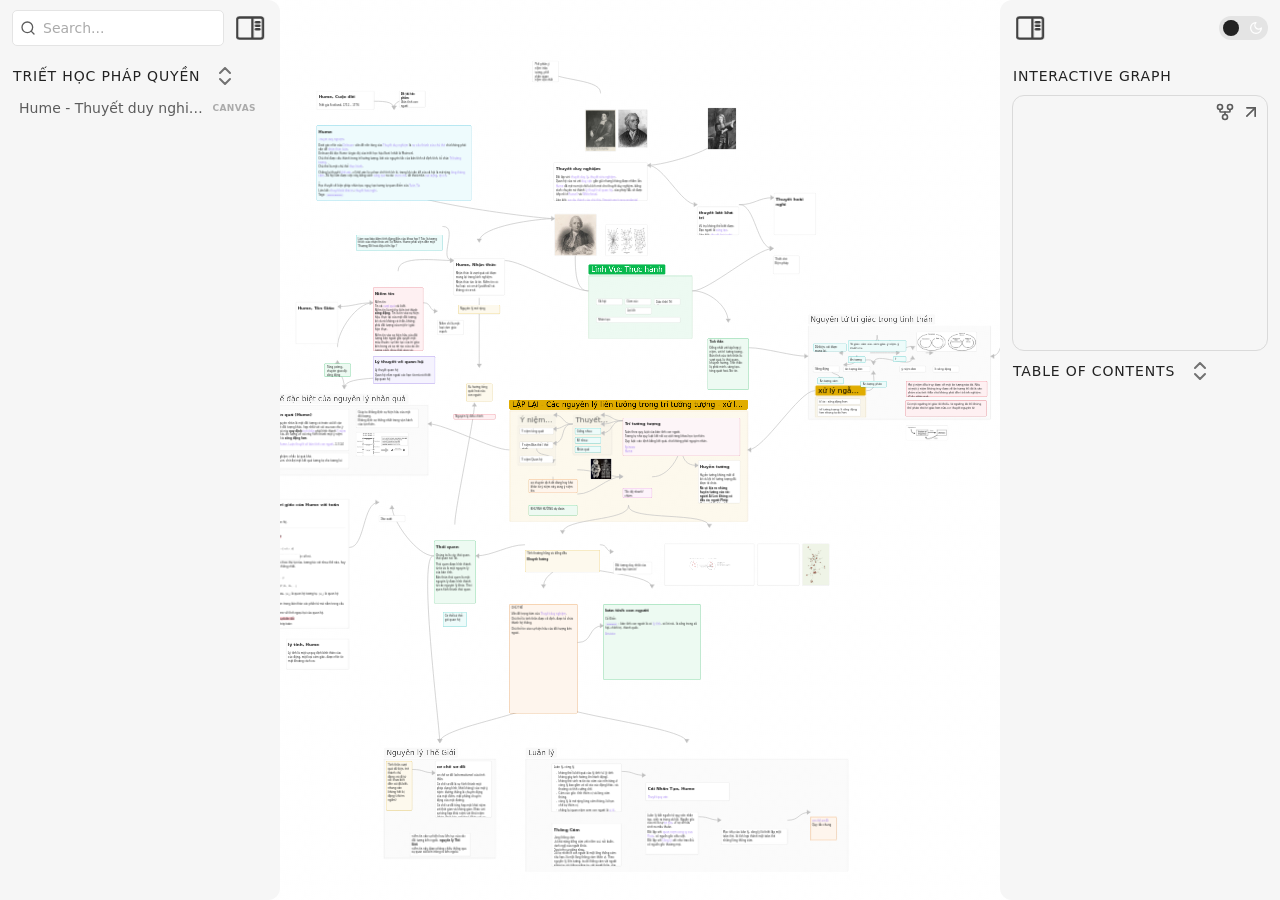
==== index.html @ 42869bb7 "Add files via upload" ====
<!DOCTYPE html> <html lang="vi"><head>
<title>Hume - Thuyết duy nghiệm</title>
<base href=".">
<meta name="pathname" content="hume-thuyết-duy-nghiệm.html">
<meta name="description" content="Triết học Pháp Quyền - Hume - Thuyết duy nghiệm">
<meta property="og:title" content="Hume - Thuyết duy nghiệm">
<meta property="og:description" content="Triết học Pháp Quyền - Hume - Thuyết duy nghiệm">
<meta property="og:type" content="website">
<meta property="og:url" content="hume-thuyết-duy-nghiệm.html">
<meta property="og:image" content="09-attachment/pasted-image-20261021233601.png">
<meta charset="UTF-8"><meta property="og:site_name" content="Triết học Pháp Quyền"><meta name="viewport" content="width=device-width, initial-scale=1.0, user-scalable=yes, minimum-scale=1.0, maximum-scale=5.0"><link rel="alternate" type="application/rss+xml" title="RSS Feed" href="site-lib/rss.xml"><script async="" id="webpage-script" src="site-lib/scripts/webpage.js" onload="this.onload=null;this.setAttribute(&quot;loaded&quot;, &quot;true&quot;)"></script><script async="" id="graph-wasm-script" src="site-lib/scripts/graph-wasm.js" onload="this.onload=null;this.setAttribute(&quot;loaded&quot;, &quot;true&quot;)"></script><script async="" id="graph-render-worker-script" src="site-lib/scripts/graph-render-worker.js" onload="this.onload=null;this.setAttribute(&quot;loaded&quot;, &quot;true&quot;)"></script><link rel="icon" href="site-lib/media/favicon.png"><link rel="stylesheet" href="site-lib/styles/obsidian.css"><link rel="preload" href="site-lib/styles/global-variable-styles.css" as="style" onload="this.onload=null;this.rel='stylesheet'"><noscript><link rel="stylesheet" href="site-lib/styles/global-variable-styles.css"></noscript><link rel="preload" href="site-lib/styles/main-styles.css" as="style" onload="this.onload=null;this.rel='stylesheet'"><noscript><link rel="stylesheet" href="site-lib/styles/main-styles.css"></noscript><style>body{--line-width:40em;--line-width-adaptive:40em;--file-line-width:40em;--sidebar-width:min(20em, 80vw);--collapse-arrow-size:11px;--tree-vertical-spacing:1.3em;--sidebar-margin:12px}:root{background-color:#202124}.sidebar{height:100%;font-size:14px;z-index:10;min-width:calc(var(--sidebar-width) + var(--divider-width-hover));max-width:calc(var(--sidebar-width) + var(--divider-width-hover));position:relative;overflow:hidden;overflow:clip;transition:min-width ease-in-out,max-width ease-in-out;transition-duration:.2s;contain:size}#left-sidebar{left:0}#right-sidebar{right:0}.sidebar.is-collapsed{min-width:0;max-width:0}.sidebar.floating{position:absolute}.sidebar .leaf-content{height:100%;min-width:calc(var(--sidebar-width) - var(--divider-width-hover));top:0;padding:var(--sidebar-margin);padding-top:4em;line-height:var(--line-height-tight);background-color:var(--background-secondary);transition:background-color,border-right,border-left,box-shadow;transition-duration:var(--color-fade-speed);transition-timing-function:ease-in-out;position:absolute;display:flex;flex-direction:column}.sidebar:not(.is-collapsed) .leaf-content{min-width:calc(max(100%,var(--sidebar-width)) - 3px);max-width:calc(max(100%,var(--sidebar-width)) - 3px)}#left-sidebar-content{left:0;border-top-right-radius:var(--radius-l);border-bottom-right-radius:var(--radius-l)}#right-sidebar-content{right:0;border-top-left-radius:var(--radius-l);border-bottom-left-radius:var(--radius-l)}.sidebar #left-sidebar-content,.sidebar #right-sidebar-content{contain:none!important;container-type:normal!important;animation:none!important}.sidebar:has(.leaf-content:empty):has(.topbar-content:empty){display:none}.sidebar-topbar{height:calc(2.3em + 2 * var(--sidebar-margin));width:var(--sidebar-width);padding:var(--sidebar-margin);z-index:1;position:fixed;display:flex;align-items:center;transition:width ease-in-out;transition-duration:inherit}.sidebar.is-collapsed .sidebar-topbar{width:calc(2.3em + var(--sidebar-margin) * 2)}.sidebar .sidebar-topbar.is-collapsed{width:0}#left-sidebar .sidebar-topbar{left:0;flex-direction:row;border-top-right-radius:var(--radius-l)}#right-sidebar .sidebar-topbar{right:0;flex-direction:row-reverse;border-top-left-radius:var(--radius-l)}#left-sidebar .topbar-content{margin-right:calc(2.3em + var(--sidebar-margin));flex-direction:row}#right-sidebar .topbar-content{margin-left:calc(2.3em + var(--sidebar-margin));flex-direction:row-reverse}.topbar-content{overflow:hidden visible;overflow:clip visible;width:100%;height:100%;display:flex;align-items:center;transition:inherit}.sidebar.is-collapsed .topbar-content{width:0;transition:inherit}.clickable-icon.sidebar-collapse-icon{background-color:transparent;color:var(--icon-color-focused);padding:2px!important;margin:0!important;height:100%!important;width:2.3em!important;margin-inline:0.14em!important;position:absolute}#left-sidebar .clickable-icon.sidebar-collapse-icon{transform:rotateY(180deg);right:var(--sidebar-margin)}#right-sidebar .clickable-icon.sidebar-collapse-icon{transform:rotateY(180deg);left:var(--sidebar-margin)}.clickable-icon.sidebar-collapse-icon svg.svg-icon{width:100%;height:100%}.feature-title{margin-left:1px;text-transform:uppercase;letter-spacing:.06em;margin-top:.75em;margin-bottom:.75em}.feature-header{display:flex;align-items:center;padding-top:0;font-size:1em;padding-left:0}body.floating-sidebars .sidebar{position:absolute}body{transition:background-color var(--color-fade-speed) ease-in-out}#navbar:not(:empty){display:flex;align-items:center;justify-content:space-between;padding:.5em 1em;width:100%}#main{display:flex;flex-direction:column;height:100%;width:100%;align-items:stretch;justify-content:center}#main-horizontal{display:flex;flex-direction:row;flex-grow:1;width:100%;align-items:stretch;justify-content:center}#center-content{flex-basis:100%;max-width:100%;width:100%;height:100%;display:flex;flex-direction:column;align-items:center;transition:opacity .2s ease-in-out;contain:inline-size}.hide{opacity:0!important;transition:opacity .2s ease-in-out;pointer-events:none}#center-content>.obsidian-document{padding-left:2em;padding-right:1em;margin-bottom:0;width:100%;width:-webkit-fill-available;width:-moz-available;width:fill-available;transition:background-color var(--color-fade-speed) ease-in-out;border-top-right-radius:var(--window-radius,var(--radius-m));border-top-left-radius:var(--window-radius,var(--radius-m));overflow-x:hidden!important;overflow-y:auto!important;display:flex!important;flex-direction:column!important;align-items:center!important;contain:inline-size}body #center-content>.obsidian-document>.markdown-preview-sizer{padding-bottom:80vh;width:100%;max-width:var(--line-width);flex-basis:var(--line-width);transition:background-color var(--color-fade-speed) ease-in-out;contain:inline-size}#center-content>.obsidian-document>div{width:100%!important;transition:background-color var(--color-fade-speed) ease-in-out;contain:inline-size}#center-content>.obsidian-document:not([data-type=markdown]).embed{display:flex;padding:1em;height:100%;width:100%;align-items:center;justify-content:center}#center-content>.obsidian-document:not([data-type=markdown]).embed>*{max-width:100%;max-height:100%;object-fit:contain}:not(h1,h2,h3,h4,h5,h6,li):has(> :is(.math,table)){overflow-x:auto!important}#center-content>.obsidian-document:not([data-type=markdown]){overflow-x:auto;contain:content;padding:0;margin:0;height:100%}.obsidian-document[data-type=attachment]{display:flex;flex-direction:column;align-items:center;justify-content:center;height:100%;width:100%}.obsidian-document[data-type=attachment]>*{outline:0;border:none;box-shadow:none}.obsidian-document[data-type=attachment] :is(img){max-width:90%;max-height:90%;object-fit:contain}.obsidian-document[data-type=attachment]>:is(audio){width:100%;max-width:min(90%,var(--line-width))}.obsidian-document[data-type=attachment]>:is(embed,iframe,video){width:100%;height:100%;max-width:100%;max-height:100%;object-fit:contain}.canvas-wrapper>:is(.header,.footer){z-index:100;position:absolute;display:flex;justify-content:center;flex-direction:column;width:100%;align-items:center}.scroll-highlight{position:absolute;width:100%;height:100%;pointer-events:none;z-index:1000;background-color:hsla(var(--color-accent-hsl),.25);opacity:0;padding:1em;inset:50%;translate:-50% -50%;border-radius:var(--radius-s)}</style><script defer="">async function loadIncludes(){let e=document.querySelectorAll("link[itemprop='include']");for(const t of e){let e=t.getAttribute("href");try{let o="";if(e.startsWith("https:")||e.startsWith("http:")||"file:"!=window.location.protocol){const n=await fetch(e);if(!n.ok){console.log("Could not include file: "+e),t?.remove();continue}o=await n.text()}else{const t=document.getElementById(btoa(encodeURI(e)));if(t){const e=JSON.parse(decodeURI(atob(t.getAttribute("value")??"")));o=e?.data??""}}let n=document.createRange().createContextualFragment(o);t.before(n),t.remove(),console.log("Included text: "+o),console.log("Included file: "+e)}catch(o){t?.remove(),console.log("Could not include file: "+e,o);continue}}}document.addEventListener("DOMContentLoaded",(()=>{loadIncludes()}));let isFileProtocol="file:"==location.protocol;function waitLoadScripts(e,t){let o=e.map((e=>document.getElementById(e+"-script")));!function e(n){let l=o[n],c=n+1;l?(l&&"true"!=l.getAttribute("loaded")||n<o.length&&e(c),n<o.length&&l.addEventListener("load",(()=>e(c)))):n<o.length?e(c):t()}(0)}</script></head><body class="publish css-settings-manager show-inline-title show-ribbon is-focused"><script defer="">let theme=localStorage.getItem("theme")||(window.matchMedia("(prefers-color-scheme: dark)").matches?"dark":"light");"dark"==theme?(document.body.classList.add("theme-dark"),document.body.classList.remove("theme-light")):(document.body.classList.add("theme-light"),document.body.classList.remove("theme-dark")),window.innerWidth<480?document.body.classList.add("is-phone"):window.innerWidth<768?document.body.classList.add("is-tablet"):window.innerWidth<1024?document.body.classList.add("is-small-screen"):document.body.classList.add("is-large-screen")</script><div class="parsed-feature-container" style="display: contents;"><link itemprop="include" href="site-lib/html/custom-head-content-content.html"></div><div id="main"><div id="navbar"></div><div id="main-horizontal"><div id="left-content" class="leaf" style="--sidebar-width: var(--sidebar-width-left);"><div id="left-sidebar" class="sidebar"><div class="sidebar-handle"></div><div class="sidebar-topbar"><div class="topbar-content"><div id="search-container"><div id="search-wrapper"><input enterkeyhint="search" type="search" spellcheck="false" placeholder="Search..."><div aria-label="Clear search" id="search-clear-button"></div></div></div></div><div class="clickable-icon sidebar-collapse-icon"><svg xmlns="http://www.w3.org/2000/svg" width="100%" height="100%" viewBox="0 0 24 24" fill="none" stroke="currentColor" stroke-width="3" stroke-linecap="round" stroke-linejoin="round" class="svg-icon"><path d="M21 3H3C1.89543 3 1 3.89543 1 5V19C1 20.1046 1.89543 21 3 21H21C22.1046 21 23 20.1046 23 19V5C23 3.89543 22.1046 3 21 3Z"></path><path d="M10 4V20"></path><path d="M4 7H7"></path><path d="M4 10H7"></path><path d="M4 13H7"></path></svg></div></div><div class="sidebar-content-wrapper"><div id="left-sidebar-content" class="leaf-content"><link itemprop="include" href="site-lib/html/file-tree-content.html"></div></div><script defer="">let ls = document.querySelector("#left-sidebar"); ls.classList.toggle("is-collapsed", window.innerWidth < 768); ls.style.setProperty("--sidebar-width", localStorage.getItem("sidebar-left-width"));</script></div></div><div id="center-content" class="leaf"><div class="view-content obsidian-document" data-type="canvas"><style id="MJX-CHTML-styles">mjx-container[overflow=scroll][display]{overflow:auto clip;min-width:initial!important}mjx-container[overflow=truncate][display]{overflow:hidden clip;min-width:initial!important}mjx-container[display]{display:block;text-align:center;justify-content:center;margin:.7em 0;padding:.3em 2px}mjx-container[display][width=full]{display:flex}mjx-container[justify=left]{text-align:left;justify-content:left}mjx-container[justify=right]{text-align:right;justify-content:right}mjx-container[jax=CHTML]{white-space:nowrap}mjx-mi>mjx-c,mjx-mn>mjx-c,mjx-mo>mjx-c,mjx-ms>mjx-c,mjx-mtext>mjx-c{clip-path:polygon(-1em -2px,calc(100% + 1em) -2px,calc(100% + 1em) calc(100% + 2px),-1em calc(100% + 2px)) padding-box}mjx-stretchy-h{clip-path:polygon(0px -2px,100% -2px,100% calc(100% + 2px),0px calc(100% + 2px)) padding-box;display:inline-block}mjx-stretchy-v{clip-path:polygon(-2px 0px,calc(100% + 2px) 0px,calc(100% + 2px) 100%,-2px 100%) padding-box;display:inline-block;text-align:center}mjx-container [space="1"]{margin-left:.111em}mjx-container [space="2"]{margin-left:.167em}mjx-container [space="3"]{margin-left:.222em}mjx-container [space="4"]{margin-left:.278em}mjx-container [space="5"]{margin-left:.333em}mjx-container [rspace="1"]{margin-right:.111em}mjx-container [rspace="2"]{margin-right:.167em}mjx-container [rspace="3"]{margin-right:.222em}mjx-container [rspace="4"]{margin-right:.278em}mjx-container [rspace="5"]{margin-right:.333em}mjx-container [size="s"]{font-size:70.7%}mjx-container [size=ss]{font-size:50%}mjx-container [size=Tn]{font-size:60%}mjx-container [size=sm]{font-size:85%}mjx-container [size=lg]{font-size:120%}mjx-container [size=Lg]{font-size:144%}mjx-container [size=LG]{font-size:173%}mjx-container [size=hg]{font-size:207%}mjx-container [size=HG]{font-size:249%}mjx-container [width=full]{width:100%}mjx-box{display:inline-block}mjx-block{display:block}mjx-itable{display:inline-table}mjx-row{display:table-row}mjx-row>mjx-base,mjx-row>mjx-cell,mjx-row>mjx-den,mjx-row>mjx-over,mjx-row>mjx-under{display:table-cell}mjx-container [inline-breaks]{display:inline}mjx-container .mjx-selected{outline:black solid 2px}@media (prefers-color-scheme:dark){mjx-container .mjx-selected{outline:rgb(200,200,200) solid 2px}}mjx-mtext{display:inline-block}mjx-mstyle{display:inline-block}mjx-merror{display:inline-block;color:red;background-color:#ff0}mjx-mphantom{visibility:hidden}mjx-container[has-speech=true]{position:relative;cursor:default}mjx-speech{position:absolute;z-index:-1;inset:0px}mjx-speech:focus{outline:0}mjx-container a[data-mjx-href]{color:linktext;cursor:pointer}mjx-container a[data-mjx-href].mjx-visited{color:visitedtext}mjx-container>mjx-help{display:none;position:absolute;top:-.3em;right:-.5em;width:.6em;height:.6em;cursor:pointer}mjx-container[display=true]>mjx-help{position:sticky;bottom:100%;left:0;margin:-.3em -.5em 0 -.1em;right:0;top:initial}mjx-help>svg{stroke:black;width:100%;height:100%}mjx-help>svg>circle{stroke-width:1.5px;cx:9px;cy:9px;r:9px;fill:white}mjx-help>svg>circle:nth-child(2){fill:var(--mjx-bg1-color);r:7px}mjx-help>svg>line{stroke-width:2.5px;stroke-linecap:round}mjx-help:hover>svg>circle:nth-child(2){fill:white}mjx-container.mjx-explorer-active>mjx-help{display:inline-flex;align-items:center}@media (prefers-color-scheme:dark){mjx-help>svg{stroke:rgb(224,224,224)}mjx-help>svg>circle{fill:rgb(64,64,64)}mjx-help>svg>circle:nth-child(2){fill:rgba(132,132,255,0.3)}mjx-help:hover>svg>circle:nth-child(2){stroke:rgb(170,170,170);fill:rgb(64,64,64)}}mjx-math{display:inline-block;text-align:left;line-height:0;text-indent:0;font-style:normal;font-weight:400;font-size:100%;font-size-adjust:none;letter-spacing:normal;overflow-wrap:normal;word-spacing:normal;direction:ltr;padding:1px 0}mjx-container[jax=CHTML][display=true] mjx-math{padding:0}mjx-math[breakable]{display:inline}mjx-container[jax=CHTML] mjx-break{white-space:normal;line-height:0;clip-path:rect(0px 0px 0px 0px);font-family:MJX-BRK!important}mjx-break[size="0"]{letter-spacing:-.999em}mjx-break[size="1"]{letter-spacing:-.889em}mjx-break[size="2"]{letter-spacing:-.833em}mjx-break[size="3"]{letter-spacing:-.778em}mjx-break[size="4"]{letter-spacing:-.722em}mjx-break[size="5"]{letter-spacing:-.667em}mjx-mi{display:inline-block;text-align:left}mjx-c{display:inline-block;width:0;text-align:right}mjx-utext{display:inline-block;padding:.75em 0 .2em}mjx-mo{display:inline-block;text-align:left}mjx-stretchy-h>mjx-beg,mjx-stretchy-h>mjx-end,mjx-stretchy-h>mjx-ext,mjx-stretchy-h>mjx-mid{display:inline-block;width:0;text-align:right}mjx-stretchy-h>mjx-ext{clip-path:polygon(0px -1em,100% -1em,100% calc(100% + 1em),0px calc(100% + 1em)) padding-box;width:100%;border:0 solid transparent;box-sizing:border-box;text-align:left}mjx-stretchy-v>mjx-beg,mjx-stretchy-v>mjx-end,mjx-stretchy-v>mjx-ext,mjx-stretchy-v>mjx-mid{display:block;height:0;margin:0 auto}mjx-stretchy-v>mjx-ext>mjx-spacer{display:block}mjx-stretchy-v>mjx-ext{clip-path:polygon(-1em 0px,calc(100% + 1em) 0px,calc(100% + 1em) 100%,-1em 100%) padding-box;height:100%;border:.1px solid transparent;box-sizing:border-box;white-space:pre}mjx-mark{display:inline-block;height:0}mjx-msub{display:inline-block;text-align:left}mjx-msubsup{display:inline-block;text-align:left}mjx-script{display:inline-block;padding-right:.05em;padding-left:.033em}mjx-script>mjx-spacer{display:block}mjx-mn{display:inline-block;text-align:left}mjx-texatom{display:inline-block;text-align:left}mjx-container[jax=CHTML]>mjx-math.TEX-N[breakable]>*{font-family:MJX-TEX-ZERO,MJX-TEX-N}.TEX-N{font-family:MJX-TEX-ZERO,MJX-TEX-N}.TEX-B{font-family:MJX-TEX-ZERO,MJX-TEX-B}.TEX-I{font-family:MJX-TEX-ZERO,MJX-TEX-I}.TEX-BI{font-family:MJX-TEX-ZERO,MJX-TEX-BI}.TEX-F{font-family:MJX-TEX-ZERO,MJX-TEX-F}.TEX-FB{font-family:MJX-TEX-ZERO,MJX-TEX-FB}.TEX-SS{font-family:MJX-TEX-ZERO,MJX-TEX-SS}.TEX-SSB{font-family:MJX-TEX-ZERO,MJX-TEX-SSB}.TEX-SSI{font-family:MJX-TEX-ZERO,MJX-TEX-SSI}.TEX-M{font-family:MJX-TEX-ZERO,MJX-TEX-M}.TEX-SO{font-family:MJX-TEX-ZERO,MJX-TEX-SO}.TEX-LO{font-family:MJX-TEX-ZERO,MJX-TEX-LO}.TEX-C{font-family:MJX-TEX-ZERO,MJX-TEX-C}.TEX-CB{font-family:MJX-TEX-ZERO,MJX-TEX-CB}.TEX-OS{font-family:MJX-TEX-ZERO,MJX-TEX-OS}.TEX-OB{font-family:MJX-TEX-ZERO,MJX-TEX-OB}.TEX-MI{font-family:MJX-TEX-ZERO,MJX-TEX-MI}.TEX-V{font-family:MJX-TEX-ZERO,MJX-TEX-V}.TEX-S3{font-family:MJX-TEX-ZERO,MJX-TEX-S3}.TEX-S4{font-family:MJX-TEX-ZERO,MJX-TEX-S4}.MHC-M{font-family:MJX-TEX-ZERO,MJX-MHC-M}.MHC-N{font-family:MJX-TEX-ZERO,MJX-MHC-N}@font-face{font-family:MJX-MHC-M;src:url("site-lib/fonts/mjx-mhc-m.woff2") format("woff2")}@font-face{font-family:MJX-MHC-N;src:url("site-lib/fonts/mjx-mhc-n.woff2") format("woff2")}@font-face{font-family:MJX-TEX-ZERO;src:url("site-lib/fonts/mjx-tex-zero.woff2") format("woff2")}@font-face{font-family:MJX-BRK;src:url("site-lib/fonts/mjx-tex-brk.woff2") format("woff2")}@font-face{font-family:MJX-TEX-N;src:url("site-lib/fonts/mjx-tex-n.woff2") format("woff2")}@font-face{font-family:MJX-TEX-B;src:url("site-lib/fonts/mjx-tex-b.woff2") format("woff2")}@font-face{font-family:MJX-TEX-I;src:url("site-lib/fonts/mjx-tex-i.woff2") format("woff2")}@font-face{font-family:MJX-TEX-BI;src:url("site-lib/fonts/mjx-tex-bi.woff2") format("woff2")}@font-face{font-family:MJX-TEX-F;src:url("site-lib/fonts/mjx-tex-f.woff2") format("woff2")}@font-face{font-family:MJX-TEX-FB;src:url("site-lib/fonts/mjx-tex-fb.woff2") format("woff2")}@font-face{font-family:MJX-TEX-SS;src:url("site-lib/fonts/mjx-tex-ss.woff2") format("woff2")}@font-face{font-family:MJX-TEX-SSB;src:url("site-lib/fonts/mjx-tex-ssb.woff2") format("woff2")}@font-face{font-family:MJX-TEX-SSI;src:url("site-lib/fonts/mjx-tex-ssi.woff2") format("woff2")}@font-face{font-family:MJX-TEX-M;src:url("site-lib/fonts/mjx-tex-m.woff2") format("woff2")}@font-face{font-family:MJX-TEX-SO;src:url("site-lib/fonts/mjx-tex-so.woff2") format("woff2")}@font-face{font-family:MJX-TEX-LO;src:url("site-lib/fonts/mjx-tex-lo.woff2") format("woff2")}@font-face{font-family:MJX-TEX-C;src:url("site-lib/fonts/mjx-tex-c.woff2") format("woff2")}@font-face{font-family:MJX-TEX-CB;src:url("site-lib/fonts/mjx-tex-cb.woff2") format("woff2")}@font-face{font-family:MJX-TEX-OS;src:url("site-lib/fonts/mjx-tex-os.woff2") format("woff2")}@font-face{font-family:MJX-TEX-OB;src:url("site-lib/fonts/mjx-tex-ob.woff2") format("woff2")}@font-face{font-family:MJX-TEX-MI;src:url("site-lib/fonts/mjx-tex-mi.woff2") format("woff2")}@font-face{font-family:MJX-TEX-V;src:url("site-lib/fonts/mjx-tex-v.woff2") format("woff2")}@font-face{font-family:MJX-TEX-S3;src:url("site-lib/fonts/mjx-tex-s3.woff2") format("woff2")}@font-face{font-family:MJX-TEX-S4;src:url("site-lib/fonts/mjx-tex-s4.woff2") format("woff2")}mjx-c.mjx-c1D443{padding:.683em .751em 0 0}mjx-c.mjx-c3D{padding:.367em .778em 0 0}mjx-c.mjx-c7B{padding:.75em .5em .25em 0}mjx-c.mjx-c1D44E{padding:.441em .529em .01em 0}mjx-c.mjx-c2C{padding:.121em .278em .194em 0}mjx-c.mjx-c1D44F{padding:.694em .429em .011em 0}mjx-c.mjx-c1D450{padding:.442em .433em .011em 0}mjx-c.mjx-c1D451{padding:.694em .523em .01em 0}mjx-c.mjx-c7D{padding:.75em .5em .25em 0}mjx-c.mjx-c28{padding:.75em .389em .25em 0}mjx-c.mjx-c1D445{padding:.683em .759em .021em 0}mjx-c.mjx-c31{padding:.666em .5em 0 0}mjx-c.mjx-c32{padding:.666em .5em 0 0}mjx-c.mjx-c2026{padding:.12em 1.172em 0 0}mjx-c.mjx-c29{padding:.75em .389em .25em 0}mjx-c.mjx-c45.TEX-C{padding:.705em .564em .022em 0}mjx-c.mjx-c33{padding:.665em .5em .022em 0}mjx-c.mjx-c5B{padding:.75em .278em .25em 0}mjx-c.mjx-c3A3{padding:.683em .722em 0 0}mjx-c.mjx-c3A{padding:.43em .278em 0 0}mjx-c.mjx-c58.TEX-C{padding:.683em .807em 0 0}mjx-c.mjx-c27F6{padding:.511em 1.638em .011em 0}mjx-c.mjx-c59.TEX-C{padding:.683em .714em .143em 0}mjx-c.mjx-c5D{padding:.75em .278em .25em 0}mjx-c.mjx-c1D446{padding:.705em .645em .022em 0}</style><div class="canvas-wrapper node-insert-event" tabindex="-1" data-ignore-swipe="true" style="--zoom-multiplier: 3.1096714452133267;"><svg class="canvas-background"><pattern id="800c716ed44bfcb4" patternUnits="userSpaceOnUse" x="535.8981654592194" y="435.26115914933393" width="8.272960972189765" height="8.272960972189765"><circle cx="0.7" cy="0.7" r="0.7"></circle></pattern><rect x="0" y="0" width="100%" height="100%" fill="url(#800c716ed44bfcb4)"></rect></svg><div class="canvas-card-menu" style="z-index: 86;"><div class="canvas-card-menu-button mod-draggable" aria-label="Kéo để thêm thẻ" data-tooltip-position="top"><svg xmlns="http://www.w3.org/2000/svg" width="24" height="24" viewBox="0 0 24 24" fill="none" stroke="currentColor" stroke-width="2" stroke-linecap="round" stroke-linejoin="round" class="svg-icon lucide-sticky-note"><path d="M21 9a2.4 2.4 0 0 0-.706-1.706l-3.588-3.588A2.4 2.4 0 0 0 15 3H5a2 2 0 0 0-2 2v14a2 2 0 0 0 2 2h14a2 2 0 0 0 2-2z"></path><path d="M15 3v5a1 1 0 0 0 1 1h5"></path></svg></div><div class="canvas-card-menu-button mod-draggable" aria-label="Kéo để thêm ghi chú từ kho lưu trữ" data-tooltip-position="top"><svg xmlns="http://www.w3.org/2000/svg" width="24" height="24" viewBox="0 0 24 24" fill="none" stroke="currentColor" stroke-width="2" stroke-linecap="round" stroke-linejoin="round" class="svg-icon lucide-file-text"><path d="M6 22a2 2 0 0 1-2-2V4a2 2 0 0 1 2-2h8a2.4 2.4 0 0 1 1.704.706l3.588 3.588A2.4 2.4 0 0 1 20 8v12a2 2 0 0 1-2 2z"></path><path d="M14 2v5a1 1 0 0 0 1 1h5"></path><path d="M10 9H8"></path><path d="M16 13H8"></path><path d="M16 17H8"></path></svg></div><div class="canvas-card-menu-button mod-draggable" aria-label="Kéo để thêm phương tiện từ kho lưu trữ" data-tooltip-position="top"><svg xmlns="http://www.w3.org/2000/svg" width="24" height="24" viewBox="0 0 24 24" fill="none" stroke="currentColor" stroke-width="2" stroke-linecap="round" stroke-linejoin="round" class="svg-icon lucide-file-image"><path d="M6 22a2 2 0 0 1-2-2V4a2 2 0 0 1 2-2h8a2.4 2.4 0 0 1 1.704.706l3.588 3.588A2.4 2.4 0 0 1 20 8v12a2 2 0 0 1-2 2z"></path><path d="M14 2v5a1 1 0 0 0 1 1h5"></path><circle cx="10" cy="12" r="2"></circle><path d="m20 17-1.296-1.296a2.41 2.41 0 0 0-3.408 0L9 22"></path></svg></div></div><div class="canvas-controls" style="z-index: 86;"><div class="canvas-control-group mod-raised"><div class="canvas-control-item" aria-label="Cài đặt Bảng" data-tooltip-position="left"><svg xmlns="http://www.w3.org/2000/svg" width="24" height="24" viewBox="0 0 24 24" fill="none" stroke="currentColor" stroke-width="2" stroke-linecap="round" stroke-linejoin="round" class="svg-icon lucide-settings"><path d="M9.671 4.136a2.34 2.34 0 0 1 4.659 0 2.34 2.34 0 0 0 3.319 1.915 2.34 2.34 0 0 1 2.33 4.033 2.34 2.34 0 0 0 0 3.831 2.34 2.34 0 0 1-2.33 4.033 2.34 2.34 0 0 0-3.319 1.915 2.34 2.34 0 0 1-4.659 0 2.34 2.34 0 0 0-3.32-1.915 2.34 2.34 0 0 1-2.33-4.033 2.34 2.34 0 0 0 0-3.831A2.34 2.34 0 0 1 6.35 6.051a2.34 2.34 0 0 0 3.319-1.915"></path><circle cx="12" cy="12" r="3"></circle></svg></div></div><div class="canvas-control-group mod-raised draw-in-canvas-control-group"><div class="canvas-control-item draw-in-canvas-control-item draw-in-canvas-select-control-item is-active" aria-label="Select canvas items (1)" data-tooltip-position="left" role="button" aria-keyshortcuts="1" tabindex="0" aria-pressed="true"><svg xmlns="http://www.w3.org/2000/svg" width="24" height="24" viewBox="0 0 24 24" fill="none" stroke="currentColor" stroke-width="2" stroke-linecap="round" stroke-linejoin="round" class="svg-icon lucide-mouse-pointer-2"><path d="M4.037 4.688a.495.495 0 0 1 .651-.651l16 6.5a.5.5 0 0 1-.063.947l-6.124 1.58a2 2 0 0 0-1.438 1.435l-1.579 6.126a.5.5 0 0 1-.947.063z"></path></svg></div><div class="canvas-control-item draw-in-canvas-control-item draw-in-canvas-pencil-control-item" aria-label="Toggle drawing mode. Long press or press the down arrow for stroke color" data-tooltip-position="left" role="button" aria-haspopup="dialog" aria-expanded="false" tabindex="0" aria-pressed="false" style="--draw-in-canvas-current-color: #f05459;"><svg xmlns="http://www.w3.org/2000/svg" width="24" height="24" viewBox="0 0 24 24" fill="none" stroke="currentColor" stroke-width="2" stroke-linecap="round" stroke-linejoin="round" class="svg-icon lucide-edit-3"><path d="M13 21h8"></path><path d="M21.174 6.812a1 1 0 0 0-3.986-3.987L3.842 16.174a2 2 0 0 0-.5.83l-1.321 4.352a.5.5 0 0 0 .623.622l4.353-1.32a2 2 0 0 0 .83-.497z"></path></svg></div></div><div class="canvas-control-group mod-raised"><div class="canvas-control-item" aria-label="Phóng to" data-tooltip-position="left"><svg xmlns="http://www.w3.org/2000/svg" width="24" height="24" viewBox="0 0 24 24" fill="none" stroke="currentColor" stroke-width="2" stroke-linecap="round" stroke-linejoin="round" class="svg-icon lucide-plus"><path d="M5 12h14"></path><path d="M12 5v14"></path></svg></div><div class="canvas-control-item" aria-label="Đặt lại phóng to/thu nhỏ" data-tooltip-position="left"><svg xmlns="http://www.w3.org/2000/svg" width="24" height="24" viewBox="0 0 24 24" fill="none" stroke="currentColor" stroke-width="2" stroke-linecap="round" stroke-linejoin="round" class="svg-icon lucide-rotate-cw"><path d="M21 12a9 9 0 1 1-9-9c2.52 0 4.93 1 6.74 2.74L21 8"></path><path d="M21 3v5h-5"></path></svg></div><div class="canvas-control-item" aria-label="Thu phóng để vừa với khung
(⇧ 1)" data-tooltip-position="left"><svg xmlns="http://www.w3.org/2000/svg" width="24" height="24" viewBox="0 0 24 24" fill="none" stroke="currentColor" stroke-width="2" stroke-linecap="round" stroke-linejoin="round" class="svg-icon lucide-maximize"><path d="M8 3H5a2 2 0 0 0-2 2v3"></path><path d="M21 8V5a2 2 0 0 0-2-2h-3"></path><path d="M3 16v3a2 2 0 0 0 2 2h3"></path><path d="M16 21h3a2 2 0 0 0 2-2v-3"></path></svg></div><div class="canvas-control-item" aria-label="Thu nhỏ" data-tooltip-position="left"><svg xmlns="http://www.w3.org/2000/svg" width="24" height="24" viewBox="0 0 24 24" fill="none" stroke="currentColor" stroke-width="2" stroke-linecap="round" stroke-linejoin="round" class="svg-icon lucide-minus"><path d="M5 12h14"></path></svg></div></div><div class="canvas-control-group mod-raised"><div class="canvas-control-item is-disabled" aria-label="Hoàn tác" data-tooltip-position="left"><svg xmlns="http://www.w3.org/2000/svg" width="24" height="24" viewBox="0 0 24 24" fill="none" stroke="currentColor" stroke-width="2" stroke-linecap="round" stroke-linejoin="round" class="svg-icon lucide-undo-2"><path d="M9 14 4 9l5-5"></path><path d="M4 9h10.5a5.5 5.5 0 0 1 5.5 5.5a5.5 5.5 0 0 1-5.5 5.5H11"></path></svg></div><div class="canvas-control-item is-disabled" aria-label="Làm lại" data-tooltip-position="left"><svg xmlns="http://www.w3.org/2000/svg" width="24" height="24" viewBox="0 0 24 24" fill="none" stroke="currentColor" stroke-width="2" stroke-linecap="round" stroke-linejoin="round" class="svg-icon lucide-redo-2"><path d="m15 14 5-5-5-5"></path><path d="M20 9H9.5A5.5 5.5 0 0 0 4 14.5A5.5 5.5 0 0 0 9.5 20H13"></path></svg></div></div><div class="canvas-control-group mod-raised"><div class="canvas-control-item" aria-label="Trợ giúp Bảng" data-tooltip-position="left"><svg xmlns="http://www.w3.org/2000/svg" width="24" height="24" viewBox="0 0 24 24" fill="none" stroke="currentColor" stroke-width="2" stroke-linecap="round" stroke-linejoin="round" class="svg-icon lucide-help-circle"><circle cx="12" cy="12" r="10"></circle><path d="M9.09 9a3 3 0 0 1 5.83 1c0 2-3 3-3 3"></path><path d="M12 17h.01"></path></svg></div></div></div><div class="canvas" style="transform: translate(540.5px, 442.5px) scale(0.103412) translate(-2044.5px, -1190px);"><svg class="canvas-edges"></svg><svg class="canvas-edges"></svg><svg class="canvas-edges"><g><path class="canvas-interaction-path" d="M1880 908.5 L1873 908.5 M1873,908.5 C1771.146858173152,908.5 1778.853141826848,853 1677,853"></path><path class="canvas-display-path" d="M1880 908.5 L1873 908.5 M1873,908.5 C1771.146858173152,908.5 1778.853141826848,853 1677,853"></path></g><g><path class="canvas-interaction-path" d="M1880 908.5 L1873 908.5 M1873,908.5 C1773.661877911851,908.5 1776.338122088149,941 1677,941"></path><path class="canvas-display-path" d="M1880 908.5 L1873 908.5 M1873,908.5 C1773.661877911851,908.5 1776.338122088149,941 1677,941"></path></g><g><path class="canvas-interaction-path" d="M1880 908.5 L1873 908.5 M1873,908.5 C1758.2216810543036,908.5 1791.7783189456964,1028 1677,1028"></path><path class="canvas-display-path" d="M1880 908.5 L1873 908.5 M1873,908.5 C1758.2216810543036,908.5 1791.7783189456964,1028 1677,1028"></path></g><g><path class="canvas-interaction-path" d="M-751 2125 L-744 2125 M-744,2125 C-594,2125 -618,1693 -468,1693"></path><path class="canvas-display-path" d="M-751 2125 L-744 2125 M-744,2125 C-594,2125 -618,1693 -468,1693"></path></g><g><path class="canvas-interaction-path" d="M2115 -1543 L2122 -1543 M2122,-1543 C2272,-1543 2437,-1165.5 2587,-1165.5"></path><path class="canvas-display-path" d="M2115 -1543 L2122 -1543 M2122,-1543 C2272,-1543 2437,-1165.5 2587,-1165.5"></path></g><g><path class="canvas-interaction-path" d="M267 2506 L267 2513 M267,2513 C267,2583 267,2512 267,2582"></path><path class="canvas-display-path" d="M267 2506 L267 2513 M267,2513 C267,2583 267,2512 267,2582"></path></g><g><path class="canvas-interaction-path" d="M941 2100 L934 2100 M934,2100 C784,2100 624,2206 474,2206"></path><path class="canvas-display-path" d="M941 2100 L934 2100 M934,2100 C784,2100 624,2206 474,2206"></path></g><g><path class="canvas-interaction-path" d="M1550 -338 L1543 -338 M1543,-338 C1393,-338 1426,-674 1426,-824 M1426 -824 L1426 -831"></path><path class="canvas-display-path" d="M1550 -338 L1543 -338 M1543,-338 C1393,-338 1426,-674 1426,-824 M1426 -824 L1426 -831"></path></g><g><path class="canvas-interaction-path" d="M1444 3037.5 L1451 3037.5 M1451,3037.5 C1593.5622670975738,3037.5 1544.4377329024262,2877.5 1687,2877.5"></path><path class="canvas-display-path" d="M1444 3037.5 L1451 3037.5 M1451,3037.5 C1593.5622670975738,3037.5 1544.4377329024262,2877.5 1687,2877.5"></path></g><g><path class="canvas-interaction-path" d="M2994 -1165.5 L3001 -1165.5 M3001,-1165.5 C3151,-1165.5 3167,-744 3317,-744"></path><path class="canvas-display-path" d="M2994 -1165.5 L3001 -1165.5 M3001,-1165.5 C3151,-1165.5 3167,-744 3317,-744"></path></g><g><path class="canvas-interaction-path" d="M-277 -526 L-277 -533 M-277,-533 C-277,-683 99,-628.5 249,-628.5"></path><path class="canvas-display-path" d="M-277 -526 L-277 -533 M-277,-533 C-277,-683 99,-628.5 249,-628.5"></path></g><g><path class="canvas-interaction-path" d="M-317.5 -1360 L-317.5 -1353 M-317.5,-1353 C-317.5,-1203 1069,-1031 1219,-1031"></path><path class="canvas-display-path" d="M-317.5 -1360 L-317.5 -1353 M-317.5,-1353 C-317.5,-1203 1069,-1031 1219,-1031"></path></g><g><path class="canvas-interaction-path" d="M1426 -1231 L1426 -1238 M1426,-1238 C1426,-1370.8394237415987 1665.5,-1220.1605762584013 1665.5,-1353"></path><path class="canvas-display-path" d="M1426 -1231 L1426 -1238 M1426,-1238 C1426,-1370.8394237415987 1665.5,-1220.1605762584013 1665.5,-1353"></path></g><g><path class="canvas-interaction-path" d="M1226 -1031 L1219 -1031 M1219,-1031 C1069,-1031 500.5,-961 500.5,-811"></path><path class="canvas-display-path" d="M1226 -1031 L1219 -1031 M1219,-1031 C1069,-1031 500.5,-961 500.5,-811"></path></g><g><path class="canvas-interaction-path" d="M2994 -1165.5 L3001 -1165.5 M3001,-1165.5 C3151,-1165.5 3174,-1232 3324,-1232"></path><path class="canvas-display-path" d="M2994 -1165.5 L3001 -1165.5 M3001,-1165.5 C3151,-1165.5 3174,-1232 3324,-1232"></path></g><g><path class="canvas-interaction-path" d="M1400 940.5 L1393 940.5 M1393,940.5 C1301.4330845774523,940.5 1307.5669154225477,987.5 1216,987.5"></path><path class="canvas-display-path" d="M1400 940.5 L1393 940.5 M1393,940.5 C1301.4330845774523,940.5 1307.5669154225477,987.5 1216,987.5"></path></g><g><path class="canvas-interaction-path" d="M1400 940.5 L1393 940.5 M1393,940.5 C1296.9567154872345,940.5 1318.0432845127655,853 1222,853"></path><path class="canvas-display-path" d="M1400 940.5 L1393 940.5 M1393,940.5 C1296.9567154872345,940.5 1318.0432845127655,853 1222,853"></path></g><g><path class="canvas-interaction-path" d="M1400 940.5 L1393 940.5 M1393,940.5 C1265.3432336301753,940.5 1343.6567663698247,1124.5 1216,1124.5"></path><path class="canvas-display-path" d="M1400 940.5 L1393 940.5 M1393,940.5 C1265.3432336301753,940.5 1343.6567663698247,1124.5 1216,1124.5"></path></g><g><path class="canvas-interaction-path" d="M1209.5 1446 L1209.5 1453 M1209.5,1453 C1209.5,1523 1209.5,1485 1209.5,1555"></path><path class="canvas-display-path" d="M1209.5 1446 L1209.5 1453 M1209.5,1453 C1209.5,1523 1209.5,1485 1209.5,1555"></path></g><g><path class="canvas-interaction-path" d="M1049.5 1158 L1049.5 1165 M1049.5,1165 C1049.5,1271.9626102897644 1209.5,1200.0373897102356 1209.5,1307"></path><path class="canvas-display-path" d="M1049.5 1158 L1049.5 1165 M1049.5,1165 C1049.5,1271.9626102897644 1209.5,1200.0373897102356 1209.5,1307"></path></g><g><path class="canvas-interaction-path" d="M1442 1380 L1449 1380 M1449,1380 C1599,1380 1723,1446.5 1873,1446.5"></path><path class="canvas-display-path" d="M1442 1380 L1449 1380 M1449,1380 C1599,1380 1723,1446.5 1873,1446.5"></path></g><g><path class="canvas-interaction-path" d="M500.5 -453 L500.5 -446 M500.5,-446 C500.5,-376 501,-436 501,-366"></path><path class="canvas-display-path" d="M500.5 -453 L500.5 -446 M500.5,-446 C500.5,-376 501,-436 501,-366"></path></g><g><path class="canvas-interaction-path" d="M501 -271 L501 -264 M501,-264 C501,-114 501,240 501,390"></path><path class="canvas-display-path" d="M501 -271 L501 -264 M501,-264 C501,-114 501,240 501,390"></path></g><g><path class="canvas-interaction-path" d="M501 566 L501 573 M501,573 C501,643 456,611 456,681"></path><path class="canvas-display-path" d="M501 566 L501 573 M501,573 C501,643 456,611 456,681"></path></g><g><path class="canvas-interaction-path" d="M2546 -338 L2553 -338 M2553,-338 C2703,-338 2891,-193 2891,-43"></path><path class="canvas-display-path" d="M2546 -338 L2553 -338 M2553,-338 C2703,-338 2891,-193 2891,-43"></path></g><g><path class="canvas-interaction-path" d="M745 -628.5 L752 -628.5 M752,-628.5 C902,-628.5 1393,-338 1543,-338 M1543 -338 L1550 -338"></path><path class="canvas-display-path" d="M745 -628.5 L752 -628.5 M752,-628.5 C902,-628.5 1393,-338 1543,-338 M1543 -338 L1550 -338"></path></g><g><path class="canvas-interaction-path" d="M2546 -338 L2553 -338 M2553,-338 C2703,-338 3167,-744 3317,-744"></path><path class="canvas-display-path" d="M2546 -338 L2553 -338 M2553,-338 C2703,-338 3167,-744 3317,-744"></path></g><g><path class="canvas-interaction-path" d="M1934.5 1720 L1934.5 1727 M1934.5,1727 C1934.5,1877 1300,1837 1300,1987"></path><path class="canvas-display-path" d="M1934.5 1720 L1934.5 1727 M1934.5,1727 C1934.5,1877 1300,1837 1300,1987"></path></g><g><path class="canvas-interaction-path" d="M-517 -223 L-524 -223 M-524,-223 C-674,-223 -702,-187 -852,-187"></path><path class="canvas-display-path" d="M-517 -223 L-524 -223 M-524,-223 C-674,-223 -702,-187 -852,-187"></path></g><g><path class="canvas-interaction-path" d="M1442 1612.5 L1449 1612.5 M1449,1612.5 C1599,1612.5 1723,1446.5 1873,1446.5"></path><path class="canvas-display-path" d="M1442 1612.5 L1449 1612.5 M1449,1612.5 C1599,1612.5 1723,1446.5 1873,1446.5"></path></g><g><path class="canvas-interaction-path" d="M2160 1446.5 L2167 1446.5 M2167,1446.5 C2317,1446.5 2442.5,1248 2442.5,1098"></path><path class="canvas-display-path" d="M2160 1446.5 L2167 1446.5 M2167,1446.5 C2317,1446.5 2442.5,1248 2442.5,1098"></path></g><g><path class="canvas-interaction-path" d="M67 2206 L60 2206 M60,2206 C-90,2206 -336,1880 -336,1730"></path><path class="canvas-display-path" d="M67 2206 L60 2206 M60,2206 C-90,2206 -336,1880 -336,1730"></path></g><g><path class="canvas-interaction-path" d="M148 -955.5 L155 -955.5 M155,-955.5 C305,-955.5 99,-628.5 249,-628.5"></path><path class="canvas-display-path" d="M148 -955.5 L155 -955.5 M155,-955.5 C305,-955.5 99,-628.5 249,-628.5"></path></g><g><path class="canvas-interaction-path" d="M2831.5 -1851 L2831.5 -1844 M2831.5,-1844 C2831.5,-1694 2272,-1543 2122,-1543"></path><path class="canvas-display-path" d="M2831.5 -1851 L2831.5 -1844 M2831.5,-1844 C2831.5,-1694 2272,-1543 2122,-1543"></path></g><g><path class="canvas-interaction-path" d="M4321 87 L4321 94 M4321,94 C4321,164 4284,167 4214,167"></path><path class="canvas-display-path" d="M4321 87 L4321 94 M4321,94 C4321,164 4284,167 4214,167"></path></g><g><path class="canvas-interaction-path" d="M4321 87 L4321 94 M4321,94 C4321,174.52949770115293 4386.470502298847,162 4467,162"></path><path class="canvas-display-path" d="M4321 87 L4321 94 M4321,94 C4321,174.52949770115293 4386.470502298847,162 4467,162"></path></g><g><path class="canvas-interaction-path" d="M3998 257 L3991 257 M3991,257 C3921,257 4034,257 3964,257"></path><path class="canvas-display-path" d="M3998 257 L3991 257 M3991,257 C3921,257 4034,257 3964,257"></path></g><g><path class="canvas-interaction-path" d="M4125 197 L4125 204 M4125,204 C4125,274 4125,155 4125,225"></path><path class="canvas-display-path" d="M4125 197 L4125 204 M4125,204 C4125,274 4125,155 4125,225"></path></g><g><path class="canvas-interaction-path" d="M4536.5 187 L4536.5 194 M4536.5,194 C4536.5,264 4662,150 4662,220"></path><path class="canvas-display-path" d="M4536.5 187 L4536.5 194 M4536.5,194 C4536.5,264 4662,150 4662,220"></path></g><g><path class="canvas-interaction-path" d="M4252 257 L4259 257 M4259,257 C4394.5,257 4394.5,257 4530,257"></path><path class="canvas-display-path" d="M4252 257 L4259 257 M4259,257 C4394.5,257 4394.5,257 4530,257"></path></g><g><path class="canvas-interaction-path" d="M4787 257 L4794 257 M4794,257 C4864,257 4780,257 4850,257"></path><path class="canvas-display-path" d="M4787 257 L4794 257 M4794,257 C4864,257 4780,257 4850,257"></path></g><g><path class="canvas-interaction-path" d="M4125 282 L4125 289 M4125,289 C4125,361.67048919609664 4077.6704891960967,371 4005,371"></path><path class="canvas-display-path" d="M4125 282 L4125 289 M4125,289 C4125,361.67048919609664 4077.6704891960967,371 4005,371"></path></g><g><path class="canvas-interaction-path" d="M4125 282 L4125 289 M4125,289 C4125,377.8059682679042 4286,275.1940317320958 4286,364"></path><path class="canvas-display-path" d="M4125 282 L4125 289 M4125,289 C4125,377.8059682679042 4286,275.1940317320958 4286,364"></path></g><g><path class="canvas-interaction-path" d="M4286 371 L4286 364 M4286,364 C4286,214 4662,444 4662,294"></path><path class="canvas-display-path" d="M4286 371 L4286 364 M4286,364 C4286,214 4662,444 4662,294"></path></g><g><path class="canvas-interaction-path" d="M4212 621 L4219 621 M4219,621 C4316.439724958561,621 4286,535.4397249585609 4286,438"></path><path class="canvas-display-path" d="M4212 621 L4219 621 M4219,621 C4316.439724958561,621 4286,535.4397249585609 4286,438"></path></g><g><path class="canvas-interaction-path" d="M3873 401 L3873 408 M3873,408 C3873,480.5827114401219 3970,443.4172885598781 3970,516"></path><path class="canvas-display-path" d="M3873 401 L3873 408 M3873,408 C3873,480.5827114401219 3970,443.4172885598781 3970,516"></path></g><g><path class="canvas-interaction-path" d="M3087 208.5 L3094 208.5 M3094,208.5 C3244,208.5 3500,290 3650,290"></path><path class="canvas-display-path" d="M3087 208.5 L3094 208.5 M3094,208.5 C3244,208.5 3500,290 3650,290"></path></g><g><path class="canvas-interaction-path" d="M-220 397 L-220 404 M-220,404 C-220,554 -795,446 -795,596"></path><path class="canvas-display-path" d="M-220 397 L-220 404 M-220,404 C-220,554 -795,446 -795,596"></path></g><g><path class="canvas-interaction-path" d="M3728 621 L3721 621 M3721,621 C3571,621 3235,1188.5 3085,1188.5"></path><path class="canvas-display-path" d="M3728 621 L3721 621 M3721,621 C3571,621 3235,1188.5 3085,1188.5"></path></g><g><path class="canvas-interaction-path" d="M2442.5 1091 L2442.5 1098 M2442.5,1098 C2442.5,1241.1961067906527 2454.8038932093473,1338.5 2598,1338.5"></path><path class="canvas-display-path" d="M2442.5 1091 L2442.5 1098 M2442.5,1098 C2442.5,1241.1961067906527 2454.8038932093473,1338.5 2598,1338.5"></path></g><g><path class="canvas-interaction-path" d="M5640 -63 L5633 -63 M5633,-63 C5483,-63 5568,290 5418,290"></path><path class="canvas-display-path" d="M5640 -63 L5633 -63 M5633,-63 C5483,-63 5568,290 5418,290"></path></g><g><path class="canvas-interaction-path" d="M1300 2206 L1300 2213 M1300,2213 C1300,2363 1117.5,2358 1117.5,2508"></path><path class="canvas-display-path" d="M1300 2206 L1300 2213 M1300,2213 C1300,2363 1117.5,2358 1117.5,2508"></path></g><g><path class="canvas-interaction-path" d="M1300 2206 L1300 2213 M1300,2213 C1300,2363 2159.5,2358 2159.5,2508"></path><path class="canvas-display-path" d="M1300 2206 L1300 2213 M1300,2213 C1300,2363 2159.5,2358 2159.5,2508"></path></g><g><path class="canvas-interaction-path" d="M1659 2100 L1666 2100 M1666,2100 C1736,2100 1712,2166.5 1782,2166.5"></path><path class="canvas-display-path" d="M1659 2100 L1666 2100 M1666,2100 C1736,2100 1712,2166.5 1782,2166.5"></path></g><g><path class="canvas-interaction-path" d="M1934.5 1720 L1934.5 1727 M1934.5,1727 C1934.5,1877 2710,1777 2710,1927"></path><path class="canvas-display-path" d="M1934.5 1720 L1934.5 1727 M1934.5,1727 C1934.5,1877 2710,1777 2710,1927"></path></g><g><path class="canvas-interaction-path" d="M267 1906 L267 1899 M267,1899 C267,1749 456,895 456,745"></path><path class="canvas-display-path" d="M267 1906 L267 1899 M267,1899 C267,1749 456,895 456,745"></path></g><g><path class="canvas-interaction-path" d="M1665.5 -2234 L1665.5 -2241 M1665.5,-2241 C1665.5,-2391 1137,-2343 1137,-2493"></path><path class="canvas-display-path" d="M1665.5 -2234 L1665.5 -2241 M1665.5,-2241 C1665.5,-2391 1137,-2343 1137,-2493"></path></g><g><path class="canvas-interaction-path" d="M-859 203 L-859 196 M-859,196 C-859,46 -674,-223 -524,-223"></path><path class="canvas-display-path" d="M-859 203 L-859 196 M-859,196 C-859,46 -674,-223 -524,-223"></path></g><g><path class="canvas-interaction-path" d="M791 1188.5 L784 1188.5 M784,1188.5 C634,1188.5 167,939 17,939"></path><path class="canvas-display-path" d="M791 1188.5 L784 1188.5 M784,1188.5 C634,1188.5 167,939 17,939"></path></g><g><path class="canvas-interaction-path" d="M-783.5 -2234 L-783.5 -2227 M-783.5,-2227 C-783.5,-2077 -317.5,-2237 -317.5,-2087"></path><path class="canvas-display-path" d="M-783.5 -2234 L-783.5 -2227 M-783.5,-2227 C-783.5,-2077 -317.5,-2237 -317.5,-2087"></path></g><g><path class="canvas-interaction-path" d="M-141 -2257 L-141 -2250 M-141,-2250 C-141,-2129.873764314368 -317.5,-2207.126235685632 -317.5,-2087"></path><path class="canvas-display-path" d="M-141 -2257 L-141 -2250 M-141,-2250 C-141,-2129.873764314368 -317.5,-2207.126235685632 -317.5,-2087"></path></g><g><path class="canvas-interaction-path" d="M-795 603 L-795 596 M-795,596 C-795,462.6049101353427 -859,470.3950898646573 -859,337"></path><path class="canvas-display-path" d="M-795 603 L-795 596 M-795,596 C-795,462.6049101353427 -859,470.3950898646573 -859,337"></path></g><g><path class="canvas-interaction-path" d="M-37 -223 L-30 -223 M-30,-223 C43.637626251801464,-223 19.362373748198536,-142 93,-142"></path><path class="canvas-display-path" d="M-37 -223 L-30 -223 M-30,-223 C43.637626251801464,-223 19.362373748198536,-142 93,-142"></path></g><g><path class="canvas-interaction-path" d="M67 2206 L60 2206 M60,2206 C-90,2206 122,3843 122,3993"></path><path class="canvas-display-path" d="M67 2206 L60 2206 M60,2206 C-90,2206 122,3843 122,3993"></path></g><g><path class="canvas-interaction-path" d="M-143 4257 L-136 4257 M-136,4257 C-30.205387660807602,4257 -32.7946123391924,4290 73,4290"></path><path class="canvas-display-path" d="M-143 4257 L-136 4257 M-136,4257 C-30.205387660807602,4257 -32.7946123391924,4290 73,4290"></path></g><g><path class="canvas-interaction-path" d="M350 4560 L350 4567 M350,4567 C350,4698.073691105424 126.5,4572.926308894576 126.5,4704"></path><path class="canvas-display-path" d="M350 4560 L350 4567 M350,4567 C350,4698.073691105424 126.5,4572.926308894576 126.5,4704"></path></g><g><path class="canvas-interaction-path" d="M1866 4275.5 L1873 4275.5 M1873,4275.5 C1983.6009154573326,4275.5 1980.3990845426674,4313 2091,4313"></path><path class="canvas-display-path" d="M1866 4275.5 L1873 4275.5 M1873,4275.5 C1983.6009154573326,4275.5 1980.3990845426674,4313 2091,4313"></path></g><g><path class="canvas-interaction-path" d="M1531 4506 L1531 4513 M1531,4513 C1531,4583 1531,4542 1531,4612"></path><path class="canvas-display-path" d="M1531 4506 L1531 4513 M1531,4513 C1531,4583 1531,4542 1531,4612"></path></g><g><path class="canvas-interaction-path" d="M1117.5 3560 L1117.5 3567 M1117.5,3567 C1117.5,3717 122,3843 122,3993"></path><path class="canvas-display-path" d="M1117.5 3560 L1117.5 3567 M1117.5,3567 C1117.5,3717 122,3843 122,3993"></path></g><g><path class="canvas-interaction-path" d="M1117.5 3560 L1117.5 3567 M1117.5,3567 C1117.5,3717 2493.5,3843 2493.5,3993"></path><path class="canvas-display-path" d="M1117.5 3560 L1117.5 3567 M1117.5,3567 C1117.5,3717 2493.5,3843 2493.5,3993"></path></g><g><path class="canvas-interaction-path" d="M2500.5 4400 L2500.5 4407 M2500.5,4407 C2500.5,4494.769940754224 2351,4411.230059245776 2351,4499"></path><path class="canvas-display-path" d="M2500.5 4400 L2500.5 4407 M2500.5,4407 C2500.5,4494.769940754224 2351,4411.230059245776 2351,4499"></path></g><g><path class="canvas-interaction-path" d="M2604 4711 L2611 4711 M2611,4711 C2714.8195549980833,4711 2712.1804450019167,4744 2816,4744"></path><path class="canvas-display-path" d="M2604 4711 L2611 4711 M2611,4711 C2714.8195549980833,4711 2712.1804450019167,4744 2816,4744"></path></g><g><path class="canvas-interaction-path" d="M3460 4744 L3467 4744 M3467,4744 C3576.7861557756714,4744 3563.2138442243286,4668 3673,4668"></path><path class="canvas-display-path" d="M3460 4744 L3467 4744 M3467,4744 C3576.7861557756714,4744 3563.2138442243286,4668 3673,4668"></path></g></svg><svg class="canvas-edges"><g><g style="transform: translate(1670px, 853px) rotate(270deg);"><polygon class="canvas-path-end" points="0,0 6.5,10.4 -6.5,10.4"></polygon></g></g><g><g style="transform: translate(1670px, 941px) rotate(270deg);"><polygon class="canvas-path-end" points="0,0 6.5,10.4 -6.5,10.4"></polygon></g></g><g><g style="transform: translate(1670px, 1028px) rotate(270deg);"><polygon class="canvas-path-end" points="0,0 6.5,10.4 -6.5,10.4"></polygon></g></g><g><g style="transform: translate(-461px, 1693px) rotate(90deg);"><polygon class="canvas-path-end" points="0,0 6.5,10.4 -6.5,10.4"></polygon></g></g><g><g style="transform: translate(2594px, -1165.5px) rotate(90deg);"><polygon class="canvas-path-end" points="0,0 6.5,10.4 -6.5,10.4"></polygon></g></g><g><g style="transform: translate(267px, 2589px) rotate(180deg);"><polygon class="canvas-path-end" points="0,0 6.5,10.4 -6.5,10.4"></polygon></g></g><g><g style="transform: translate(467px, 2206px) rotate(270deg);"><polygon class="canvas-path-end" points="0,0 6.5,10.4 -6.5,10.4"></polygon></g></g><g></g><g><g style="transform: translate(1694px, 2877.5px) rotate(90deg);"><polygon class="canvas-path-end" points="0,0 6.5,10.4 -6.5,10.4"></polygon></g></g><g><g style="transform: translate(3324px, -744px) rotate(90deg);"><polygon class="canvas-path-end" points="0,0 6.5,10.4 -6.5,10.4"></polygon></g></g><g><g style="transform: translate(256px, -628.5px) rotate(90deg);"><polygon class="canvas-path-end" points="0,0 6.5,10.4 -6.5,10.4"></polygon></g></g><g><g style="transform: translate(1226px, -1031px) rotate(90deg);"><polygon class="canvas-path-end" points="0,0 6.5,10.4 -6.5,10.4"></polygon></g></g><g><g style="transform: translate(1665.5px, -1360px) rotate(0deg);"><polygon class="canvas-path-end" points="0,0 6.5,10.4 -6.5,10.4"></polygon></g></g><g><g style="transform: translate(500.5px, -804px) rotate(180deg);"><polygon class="canvas-path-end" points="0,0 6.5,10.4 -6.5,10.4"></polygon></g></g><g><g style="transform: translate(3331px, -1232px) rotate(90deg);"><polygon class="canvas-path-end" points="0,0 6.5,10.4 -6.5,10.4"></polygon></g></g><g><g style="transform: translate(1209px, 987.5px) rotate(270deg);"><polygon class="canvas-path-end" points="0,0 6.5,10.4 -6.5,10.4"></polygon></g></g><g><g style="transform: translate(1215px, 853px) rotate(270deg);"><polygon class="canvas-path-end" points="0,0 6.5,10.4 -6.5,10.4"></polygon></g></g><g><g style="transform: translate(1209px, 1124.5px) rotate(270deg);"><polygon class="canvas-path-end" points="0,0 6.5,10.4 -6.5,10.4"></polygon></g></g><g><g style="transform: translate(1209.5px, 1562px) rotate(180deg);"><polygon class="canvas-path-end" points="0,0 6.5,10.4 -6.5,10.4"></polygon></g></g><g><g style="transform: translate(1209.5px, 1314px) rotate(180deg);"><polygon class="canvas-path-end" points="0,0 6.5,10.4 -6.5,10.4"></polygon></g></g><g><g style="transform: translate(1880px, 1446.5px) rotate(90deg);"><polygon class="canvas-path-end" points="0,0 6.5,10.4 -6.5,10.4"></polygon></g></g><g><g style="transform: translate(501px, -359px) rotate(180deg);"><polygon class="canvas-path-end" points="0,0 6.5,10.4 -6.5,10.4"></polygon></g></g><g><g style="transform: translate(501px, 397px) rotate(180deg);"><polygon class="canvas-path-end" points="0,0 6.5,10.4 -6.5,10.4"></polygon></g></g><g><g style="transform: translate(456px, 688px) rotate(180deg);"><polygon class="canvas-path-end" points="0,0 6.5,10.4 -6.5,10.4"></polygon></g></g><g><g style="transform: translate(2891px, -36px) rotate(180deg);"><polygon class="canvas-path-end" points="0,0 6.5,10.4 -6.5,10.4"></polygon></g></g><g></g><g><g style="transform: translate(3324px, -744px) rotate(90deg);"><polygon class="canvas-path-end" points="0,0 6.5,10.4 -6.5,10.4"></polygon></g></g><g><g style="transform: translate(1300px, 1994px) rotate(180deg);"><polygon class="canvas-path-end" points="0,0 6.5,10.4 -6.5,10.4"></polygon></g></g><g><g style="transform: translate(-859px, -187px) rotate(270deg);"><polygon class="canvas-path-end" points="0,0 6.5,10.4 -6.5,10.4"></polygon></g></g><g><g style="transform: translate(1880px, 1446.5px) rotate(90deg);"><polygon class="canvas-path-end" points="0,0 6.5,10.4 -6.5,10.4"></polygon></g></g><g><g style="transform: translate(2442.5px, 1091px) rotate(0deg);"><polygon class="canvas-path-end" points="0,0 6.5,10.4 -6.5,10.4"></polygon></g></g><g><g style="transform: translate(-336px, 1723px) rotate(0deg);"><polygon class="canvas-path-end" points="0,0 6.5,10.4 -6.5,10.4"></polygon></g></g><g><g style="transform: translate(256px, -628.5px) rotate(90deg);"><polygon class="canvas-path-end" points="0,0 6.5,10.4 -6.5,10.4"></polygon></g></g><g><g style="transform: translate(2115px, -1543px) rotate(270deg);"><polygon class="canvas-path-end" points="0,0 6.5,10.4 -6.5,10.4"></polygon></g></g><g><g style="transform: translate(4207px, 167px) rotate(270deg);"><polygon class="canvas-path-end" points="0,0 6.5,10.4 -6.5,10.4"></polygon></g></g><g><g style="transform: translate(4474px, 162px) rotate(90deg);"><polygon class="canvas-path-end" points="0,0 6.5,10.4 -6.5,10.4"></polygon></g></g><g><g style="transform: translate(3957px, 257px) rotate(270deg);"><polygon class="canvas-path-end" points="0,0 6.5,10.4 -6.5,10.4"></polygon></g></g><g><g style="transform: translate(4125px, 232px) rotate(180deg);"><polygon class="canvas-path-end" points="0,0 6.5,10.4 -6.5,10.4"></polygon></g></g><g><g style="transform: translate(4662px, 227px) rotate(180deg);"><polygon class="canvas-path-end" points="0,0 6.5,10.4 -6.5,10.4"></polygon></g></g><g><g style="transform: translate(4537px, 257px) rotate(90deg);"><polygon class="canvas-path-end" points="0,0 6.5,10.4 -6.5,10.4"></polygon></g></g><g><g style="transform: translate(4857px, 257px) rotate(90deg);"><polygon class="canvas-path-end" points="0,0 6.5,10.4 -6.5,10.4"></polygon></g></g><g><g style="transform: translate(3998px, 371px) rotate(270deg);"><polygon class="canvas-path-end" points="0,0 6.5,10.4 -6.5,10.4"></polygon></g></g><g><g style="transform: translate(4286px, 371px) rotate(180deg);"><polygon class="canvas-path-end" points="0,0 6.5,10.4 -6.5,10.4"></polygon></g></g><g><g style="transform: translate(4662px, 287px) rotate(0deg);"><polygon class="canvas-path-end" points="0,0 6.5,10.4 -6.5,10.4"></polygon></g></g><g><g style="transform: translate(4286px, 431px) rotate(0deg);"><polygon class="canvas-path-end" points="0,0 6.5,10.4 -6.5,10.4"></polygon></g></g><g><g style="transform: translate(3970px, 523px) rotate(180deg);"><polygon class="canvas-path-end" points="0,0 6.5,10.4 -6.5,10.4"></polygon></g></g><g><g style="transform: translate(3657px, 290px) rotate(90deg);"><polygon class="canvas-path-end" points="0,0 6.5,10.4 -6.5,10.4"></polygon></g></g><g><g style="transform: translate(-795px, 603px) rotate(180deg);"><polygon class="canvas-path-end" points="0,0 6.5,10.4 -6.5,10.4"></polygon></g></g><g><g style="transform: translate(3078px, 1188.5px) rotate(270deg);"><polygon class="canvas-path-end" points="0,0 6.5,10.4 -6.5,10.4"></polygon></g></g><g><g style="transform: translate(2605px, 1338.5px) rotate(90deg);"><polygon class="canvas-path-end" points="0,0 6.5,10.4 -6.5,10.4"></polygon></g></g><g><g style="transform: translate(5411px, 290px) rotate(270deg);"><polygon class="canvas-path-end" points="0,0 6.5,10.4 -6.5,10.4"></polygon></g></g><g><g style="transform: translate(1117.5px, 2515px) rotate(180deg);"><polygon class="canvas-path-end" points="0,0 6.5,10.4 -6.5,10.4"></polygon></g></g><g><g style="transform: translate(2159.5px, 2515px) rotate(180deg);"><polygon class="canvas-path-end" points="0,0 6.5,10.4 -6.5,10.4"></polygon></g></g><g><g style="transform: translate(1789px, 2166.5px) rotate(90deg);"><polygon class="canvas-path-end" points="0,0 6.5,10.4 -6.5,10.4"></polygon></g></g><g><g style="transform: translate(2710px, 1934px) rotate(180deg);"><polygon class="canvas-path-end" points="0,0 6.5,10.4 -6.5,10.4"></polygon></g></g><g><g style="transform: translate(456px, 738px) rotate(0deg);"><polygon class="canvas-path-end" points="0,0 6.5,10.4 -6.5,10.4"></polygon></g></g><g><g style="transform: translate(1137px, -2500px) rotate(0deg);"><polygon class="canvas-path-end" points="0,0 6.5,10.4 -6.5,10.4"></polygon></g></g><g><g style="transform: translate(-517px, -223px) rotate(90deg);"><polygon class="canvas-path-end" points="0,0 6.5,10.4 -6.5,10.4"></polygon></g></g><g><g style="transform: translate(10px, 939px) rotate(270deg);"><polygon class="canvas-path-end" points="0,0 6.5,10.4 -6.5,10.4"></polygon></g></g><g><g style="transform: translate(-317.5px, -2080px) rotate(180deg);"><polygon class="canvas-path-end" points="0,0 6.5,10.4 -6.5,10.4"></polygon></g></g><g><g style="transform: translate(-317.5px, -2080px) rotate(180deg);"><polygon class="canvas-path-end" points="0,0 6.5,10.4 -6.5,10.4"></polygon></g></g><g><g style="transform: translate(-859px, 330px) rotate(0deg);"><polygon class="canvas-path-end" points="0,0 6.5,10.4 -6.5,10.4"></polygon></g></g><g><g style="transform: translate(100px, -142px) rotate(90deg);"><polygon class="canvas-path-end" points="0,0 6.5,10.4 -6.5,10.4"></polygon></g></g><g><g style="transform: translate(122px, 4000px) rotate(180deg);"><polygon class="canvas-path-end" points="0,0 6.5,10.4 -6.5,10.4"></polygon></g></g><g><g style="transform: translate(80px, 4290px) rotate(90deg);"><polygon class="canvas-path-end" points="0,0 6.5,10.4 -6.5,10.4"></polygon></g></g><g><g style="transform: translate(126.5px, 4711px) rotate(180deg);"><polygon class="canvas-path-end" points="0,0 6.5,10.4 -6.5,10.4"></polygon></g></g><g><g style="transform: translate(2098px, 4313px) rotate(90deg);"><polygon class="canvas-path-end" points="0,0 6.5,10.4 -6.5,10.4"></polygon></g></g><g><g style="transform: translate(1531px, 4619px) rotate(180deg);"><polygon class="canvas-path-end" points="0,0 6.5,10.4 -6.5,10.4"></polygon></g></g><g><g style="transform: translate(122px, 4000px) rotate(180deg);"><polygon class="canvas-path-end" points="0,0 6.5,10.4 -6.5,10.4"></polygon></g></g><g><g style="transform: translate(2493.5px, 4000px) rotate(180deg);"><polygon class="canvas-path-end" points="0,0 6.5,10.4 -6.5,10.4"></polygon></g></g><g><g style="transform: translate(2351px, 4506px) rotate(180deg);"><polygon class="canvas-path-end" points="0,0 6.5,10.4 -6.5,10.4"></polygon></g></g><g><g style="transform: translate(2823px, 4744px) rotate(90deg);"><polygon class="canvas-path-end" points="0,0 6.5,10.4 -6.5,10.4"></polygon></g></g><g><g style="transform: translate(3680px, 4668px) rotate(90deg);"><polygon class="canvas-path-end" points="0,0 6.5,10.4 -6.5,10.4"></polygon></g></g></svg><svg class="draw-in-canvas-render-layer" aria-hidden="true" focusable="false"><g class="draw-in-canvas-stroke-wrapper" data-stroke-id="stroke-mvienicq-iqq0ok"><path class="draw-in-canvas-stroke" pointer-events="none" opacity="0.73" d="M 6048.6906 450.0738 L 6043.6696 449.4298 L 6026.0959 449.4298 L 5994.4968 449.4298 L 5964.1857 454.4071 L 5933.8852 461.1308 L 5907.2634 472.5261 L 5876.9521 484.3145 L 5859.3786 493.0902 L 5841.0305 504.9113 L 5829.2529 517.9986 L 5813.4807 534.8733 L 5799.0944 553.2326 L 5790.3405 570.7185 L 5781.0082 590.9224 L 5773.2258 622.0087 L 5773.2258 643.7733 L 5776.4785 667.6665 L 5778.0283 689.4313 L 5786.0073 713.3245 L 5795.4269 733.4519 L 5810.0534 756.2318 L 5825.6401 773.2812 L 5839.6005 791.9569 L 5860.3066 806.2993 L 5882.0602 817.1708 L 5905.9426 825.128 L 5947.1144 831.4151 L 5990.1965 831.4151 L 6041.8137 827.6822 L 6095.571 822.1262 L 6136.8298 807.7074 L 6162.8517 796.3012 L 6185.1838 782.0023 L 6196.9396 774.1435 L 6208.1164 762.9446 L 6217.9294 748.9842 L 6226.9558 729.3369 L 6236.7795 703.2935 L 6250.5983 651.4248 L 6255.5319 623.253 L 6257.0817 599.3379 L 6258.4025 586.0215 L 6257.2565 574.8117 L 6251.5475 559.3996 L 6244.5075 547.6222 L 6240.5124 537.744 L 6234.8806 529.9724 L 6228.6916 508.1968 L 6222.4152 498.3186 L 6220.1232 489.2154 L 6214.7419 477.6673 L 6209.4592 471.0526 L 6206.883 468.4767 L 6200.3996 464.6127 L 6193.403 462.9755 L 6189.6701 462.9755 L 6186.4499 461.0435 L 6183.8742 459.7555 L 6179.4973 457.4743 L 6161.6398 454.549 L 6154.3376 453.2173 L 6149.8298 450.6414 L 6147.385 449.0042 L 6141.7199 447.0722 L 6135.8801 447.0722 L 6126.777 445.9261 L 6120.9377 445.9261 L 6115.9167 444.4634 L 6108.9201 441.3636 L 6101.9235 440.2174 L 6096.0837 440.2174 L 6086.9807 440.2174 L 6075.7707 440.2174 L 6060.3586 440.2174 L 6042.8073 440.2174 L 6029.4909 440.2174 L 6026.4016 440.2174 L 6023.1818 440.2174 L 6019.9616 441.4945" stroke="#f05459" stroke-width="2.794268567106801" fill="none" stroke-linecap="round" stroke-linejoin="round"></path></g><g class="draw-in-canvas-stroke-wrapper" data-stroke-id="stroke-mvienjzi-5zzgao"><path class="draw-in-canvas-stroke" pointer-events="none" opacity="0.73" d="M 5924.4545 539.0102 L 5915.8644 540.9639 L 5909.5883 552.1519 L 5912.2407 567.5423 L 5901.8713 579.0686 L 5904.3054 583.9368 L 5909.1735 587.1895 L 5913.6269 587.8225 L 5919.248 587.0039 L 5923.3085 578.37 L 5926.7141 573.6657 L 5925.8954 569.9326 L 5922.6755 565.4247 L 5919.4555 562.2047 L 5916.2355 560.9168 L 5912.5026 563.8202 L 5913.1357 567.5313" stroke="#f05459" stroke-width="2.794268567106801" fill="none" stroke-linecap="round" stroke-linejoin="round"></path></g><g class="draw-in-canvas-stroke-wrapper" data-stroke-id="stroke-mvienku3-qxtqev"><path class="draw-in-canvas-stroke" pointer-events="none" opacity="0.73" d="M 6060.9807 533.6181 L 6046.551 541.0731 L 6045.7326 548.0479 L 6046.8674 557.1292 L 6051.55 567.4877 L 6054.6174 568.9285 L 6058.3283 568.9285 L 6064.1462 568.9285 L 6067.8571 568.9285 L 6075.7819 564.9772 L 6085.6379 557.3694 L 6087.7228 553.6364 L 6089.9933 546.6398 L 6089.9933 543.4198 L 6086.904 542.1319 L 6081.8835 542.1319 L 6078.7941 542.1319 L 6075.5744 542.1319" stroke="#f05459" stroke-width="2.794268567106801" fill="none" stroke-linecap="round" stroke-linejoin="round"></path></g><g class="draw-in-canvas-stroke-wrapper" data-stroke-id="stroke-mvienlh8-ng9ybd"><path class="draw-in-canvas-stroke" pointer-events="none" opacity="0.73" d="M 5932.3788 665.2653 L 5928.5151 663.9772 L 5927.227 690.883 L 5927.227 706.2733 L 5932.4882 712.866 L 5935.5554 714.4923 L 5938.7316 714.4923 L 5943.9052 710.9231 L 5948.2714 700.8813 L 5949.079 693.8847 L 5949.079 690.1516 L 5949.079 686.4187 L 5946.3286 682.0418 L 5943.7526 680.1098 L 5940.6635 679.2912 L 5937.4435 679.2912 L 5934.2236 679.9242" stroke="#f05459" stroke-width="2.794268567106801" fill="none" stroke-linecap="round" stroke-linejoin="round"></path></g><g class="draw-in-canvas-stroke-wrapper" data-stroke-id="stroke-mvienm4u-w142dy"><path class="draw-in-canvas-stroke" pointer-events="none" opacity="0.73" d="M 6100.4606 666.1712 L 6101.9016 674.6085 L 6101.9016 692.1382 L 6103.3532 707.5286 L 6106.3005 716.6099 L 6110.9831 720.0154 L 6114.1594 720.0154 L 6116.5934 718.5528 L 6118.6779 714.8199 L 6118.6779 705.7167 L 6118.6779 694.1685 L 6117.0407 687.1719 L 6116.3967 683.4389 L 6114.465 680.2189" stroke="#f05459" stroke-width="2.794268567106801" fill="none" stroke-linecap="round" stroke-linejoin="round"></path></g><g class="draw-in-canvas-stroke-wrapper" data-stroke-id="stroke-mvienuyv-f898os"><path class="draw-in-canvas-stroke" pointer-events="none" opacity="0.73" d="M 5580.9997 533.9932 L 5584.0668 533.1746 L 5587.134 532.5305 L 5592.7553 529.7799 L 5596.4665 528.3173 L 5624.6164 523.4274 L 5653.2795 515.1756 L 5675.0334 512.0757 L 5679.9016 512.0757 L 5685.0754 512.0757 L 5688.2624 512.0757 L 5695.3464 512.0757 L 5701.4916 515.1428 L 5702.6269 520.3166 L 5705.694 522.576 L 5709.9072 528.4156 L 5715.8559 534.3643 L 5720.8222 538.523 L 5725.2866 542.9872 L 5730.1547 546.2399 L 5737.1293 549.0015 L 5741.9975 549.0015 L 5753.1855 550.3222 L 5760.1603 551.1299 L 5775.5507 552.5817 L 5790.9409 555.234 L 5806.364 555.234 L 5811.2321 556.0418 L 5814.5832 561.0191 L 5818.6435 565.0795 L 5826.3933 571.2028 L 5837.5703 575.5689 L 5840.6374 575.5689 L 5843.8137 576.2019 L 5846.9899 576.2019 L 5850.1664 576.835 L 5853.9865 576.835 L 5857.152 576.835 L 5860.9614 576.835 L 5864.1376 576.1911" stroke="#f05459" stroke-width="2.794268567106801" fill="none" stroke-linecap="round" stroke-linejoin="round"></path></g><g class="draw-in-canvas-stroke-wrapper" data-stroke-id="stroke-mvienwa3-s1yt16"><path class="draw-in-canvas-stroke" pointer-events="none" opacity="0.73" d="M 5848.1472 548.6304 L 5851.5307 553.9461 L 5856.2133 557.9846 L 5859.9245 560.244 L 5862.9916 562.5034 L 5867.0302 567.1861 L 5870.8505 571.0064 L 5873.3828 572.9055 L 5875.926 574.8157 L 5875.7404 577.8828 L 5871.6801 581.9214 L 5868.2636 586.604 L 5864.1813 590.6645 L 5861.256 594.3756 L 5858.9748 598.0867 L 5854.2704 602.7693 L 5852.9824 605.3235 L 5851.0505 607.8557" stroke="#f05459" stroke-width="2.794268567106801" fill="none" stroke-linecap="round" stroke-linejoin="round"></path></g><g class="draw-in-canvas-stroke-wrapper" data-stroke-id="stroke-mvienyk2-xb6z1n"><path class="draw-in-canvas-stroke" pointer-events="none" opacity="0.73" d="M 5941.2529 591.7887 L 5945.7936 591.7887 L 5954.5366 591.7887 L 5961.1838 591.7887 L 5983.2214 591.7887 L 5990.1965 594.8667 L 5992.7394 596.133 L 5996.5598 596.766 L 6000.2712 599.6695 L 6003.4582 602.2127 L 6006.6345 604.7449 L 6014.4826 612.5929 L 6017.0148 615.7692 L 6018.6413 618.2033 L 6020.5402 622.0236 L 6021.8063 625.1999 L 6021.8063 628.3761 L 6022.4396 631.4433 L 6023.0725 634.6197 L 6023.0725 637.6868 L 6023.0725 640.8631 L 6021.4352 643.9302 L 6018.3464 646.8336 L 6015.7702 648.7438 L 6010.1057 652.0948 L 6000.0637 654.1795 L 5994.9118 656.0896 L 5991.6916 657.3557 L 5986.6706 658.7965 L 5979.8488 660.2373 L 5976.1159 661.0451 L 5973.5397 662.3222" stroke="#f05459" stroke-width="2.794268567106801" fill="none" stroke-linecap="round" stroke-linejoin="round"></path></g><g class="draw-in-canvas-stroke-wrapper" data-stroke-id="stroke-mvienzq7-mv7k7r"><path class="draw-in-canvas-stroke" pointer-events="none" opacity="0.73" d="M 5976.7053 647.6414 L 5975.4172 650.1955 L 5972.4919 653.9066 L 5971.6735 658.7748 L 5969.7087 665.7495 L 5967.4274 669.4606 L 5966.1393 672.6479 L 5968.5734 675.5403 L 5972.383 676.1735 L 5975.4499 676.1735 L 5978.5173 676.1735 L 5983.3854 676.1735 L 5987.0964 676.1735 L 5990.9167 676.1735" stroke="#f05459" stroke-width="2.794268567106801" fill="none" stroke-linecap="round" stroke-linejoin="round"></path></g><g class="draw-in-canvas-stroke-wrapper" data-stroke-id="stroke-mvieo2xg-ybsvkq"><path class="draw-in-canvas-stroke" pointer-events="none" opacity="0.73" d="M 5968.5627 561.0518 L 5969.1955 557.8318 L 5973.7365 545.3122 L 5979.947 531.4281 L 5983.5383 520.2183 L 5993.7326 504.2277 L 6001.7009 493.5745 L 6006.7326 487.7132 L 6022.1559 481.8954 L 6031.881 475.2372 L 6033.966 472.1482 L 6037.0329 471.5042 L 6044.008 470.3581 L 6050.9826 469.5395 L 6062.4982 469.5395 L 6073.6862 469.5395 L 6095.4396 469.5395 L 6108.7233 469.5395 L 6122.0183 470.8601 L 6125.7292 473.7636 L 6128.7966 474.5713 L 6131.3395 479.5486 L 6134.2429 485.3664 L 6134.2429 489.0775 L 6132.9553 493.4218 L 6130.674 498.5955 L 6125.9694 503.2781 L 6122.7058 506.5198 L 6118.9728 508.6046 L 6111.0046 513.1453 L 6106.1149 516.3981 L 6098.1686 519.6835" stroke="#f05459" stroke-width="2.794268567106801" fill="none" stroke-linecap="round" stroke-linejoin="round"></path></g><g class="draw-in-canvas-stroke-wrapper" data-stroke-id="stroke-mvieo3w7-sau4yi"><path class="draw-in-canvas-stroke" pointer-events="none" opacity="0.73" d="M 6110.8083 505.7339 L 6110.1642 508.8012 L 6109.0183 513.3418 L 6107.381 517.053 L 6105.7438 521.921 L 6105.0998 527.7388 L 6103.4626 531.45 L 6101.9997 534.5171 L 6106.4421 535.1502 L 6109.6183 535.1502 L 6112.7946 534.5063 L 6116.6042 533.8622 L 6120.4245 532.5742 L 6124.8776 532.5742 L 6127.4211 531.2863" stroke="#f05459" stroke-width="2.794268567106801" fill="none" stroke-linecap="round" stroke-linejoin="round"></path></g></svg><div class="canvas-path-label-wrapper" style="transform: translate(2354.5px, -1354.25px);"><div class="canvas-path-label" contenteditable="false" data-placeholder="Thêm văn bản...">về Thượng Đế</div></div><div class="canvas-path-label-wrapper" style="transform: translate(1304.5px, 964px);"><div class="canvas-path-label" contenteditable="false" data-placeholder="Thêm văn bản...">hợp nhất</div></div><div class="canvas-path-label-wrapper" style="transform: translate(1307.5px, 896.75px);"><div class="canvas-path-label" contenteditable="false" data-placeholder="Thêm văn bản...">tổng quát</div></div><div class="canvas-path-label-wrapper" style="transform: translate(1304.5px, 1032.5px);"><div class="canvas-path-label" contenteditable="false" data-placeholder="Thêm văn bản...">so sánh</div></div><div class="canvas-path-label-wrapper" style="transform: translate(1209.5px, 1504px);"><div class="canvas-path-label" contenteditable="false" data-placeholder="Thêm văn bản...">tinh thần được cố định, bình tĩnh</div></div><div class="canvas-path-label-wrapper" style="transform: translate(1129.5px, 1236px);"><div class="canvas-path-label" contenteditable="false" data-placeholder="Thêm văn bản...">sơ đồ</div></div><div class="canvas-path-label-wrapper" style="transform: translate(2778.25px, -246.75px);"><div class="canvas-path-label" contenteditable="false" data-placeholder="Thêm văn bản...">phê phán biểu tượng/ ý niệm</div></div><div class="canvas-path-label-wrapper" style="transform: translate(1617.25px, 1857px);"><div class="canvas-path-label" contenteditable="false" data-placeholder="Thêm văn bản...">Tinh thần vượt quá dữ kiện</div></div><div class="canvas-path-label-wrapper" style="transform: translate(2361px, 1328.5px);"><div class="canvas-path-label" contenteditable="false" data-placeholder="Thêm văn bản...">lặp lại</div></div><div class="canvas-path-label-wrapper" style="transform: translate(2533px, -1637.25px);"><div class="canvas-path-label" contenteditable="false" data-placeholder="Thêm văn bản...">tâm lý học dựa trên thực nghiệm</div></div><div class="canvas-path-label-wrapper" style="transform: translate(4394.5px, 257px);"><div class="canvas-path-label" contenteditable="false" data-placeholder="Thêm văn bản...">copy trực tiếp</div></div><div class="canvas-path-label-wrapper" style="transform: translate(4474px, 329px);"><div class="canvas-path-label" contenteditable="false" data-placeholder="Thêm văn bản...">gián tiếp</div></div><div class="canvas-path-label-wrapper" style="transform: translate(3403px, 904.75px);"><div class="canvas-path-label" contenteditable="false" data-placeholder="Thêm văn bản...">Trí tưởng tượng được tổ chức/ sinh ra các ý niệm mới</div></div><div class="canvas-path-label-wrapper" style="transform: translate(-747.75px, -69.75px);"><div class="canvas-path-label" contenteditable="false" data-placeholder="Thêm văn bản...">tin vào hiện hữu</div></div><div class="canvas-node canvas-node-group" style="z-index: -3340440; transform: translate(947px, 4000px); width: 3093px; height: 1080px; --canvas-node-width: 3093px; --canvas-node-height: 1080px;"><div class="canvas-node-container"><div class="canvas-node-content"></div></div><div class="canvas-group-label" spellcheck="false">Luân lý</div></div><div class="canvas-node canvas-node-group is-themed mod-canvas-color-3" style="z-index: -2431081; transform: translate(791px, 657px); width: 2287px; height: 1063px; --canvas-node-width: 2287px; --canvas-node-height: 1063px;"><div class="canvas-node-container"><div class="canvas-node-content"></div></div><div class="canvas-group-label mod-foreground-dark" spellcheck="false">LẶP LẠI - Các nguyên lý liên tưởng trong trí tưởng tượng - xử lý hệ thông</div></div><div class="canvas-node canvas-node-group" style="z-index: -1578600; transform: translate(3657px, -160px); width: 1754px; height: 900px; --canvas-node-width: 1754px; --canvas-node-height: 900px;"><div class="canvas-node-container"><div class="canvas-node-content"></div></div><div class="canvas-group-label" spellcheck="false">Nguyên tử tri giác trong tinh thần</div></div><div class="canvas-node canvas-node-group" style="z-index: -1081920; transform: translate(-1600px, 603px); width: 1610px; height: 672px; --canvas-node-width: 1610px; --canvas-node-height: 672px;"><div class="canvas-node-container"><div class="canvas-node-content"></div></div><div class="canvas-group-label" spellcheck="false">Vị thế đặc biệt của nguyên lý nhân quả</div></div><div class="canvas-node canvas-node-group" style="z-index: -1020780; transform: translate(-413px, 4000px); width: 1070px; height: 954px; --canvas-node-width: 1070px; --canvas-node-height: 954px;"><div class="canvas-node-container"><div class="canvas-node-content"></div></div><div class="canvas-group-label" spellcheck="false">Nguyên lý Thế Giới</div></div><div class="canvas-node canvas-node-group is-themed mod-canvas-color-4" style="z-index: -601584; transform: translate(1550px, -640px); width: 996px; height: 604px; --canvas-node-width: 996px; --canvas-node-height: 604px;"><div class="canvas-node-container"><div class="canvas-node-content"></div></div><div class="canvas-group-label mod-foreground-light" spellcheck="false">Lĩnh Vực Thực hành</div></div><div class="canvas-node canvas-node-group" style="z-index: -136875; transform: translate(870px, 803px); width: 365px; height: 375px; --canvas-node-width: 365px; --canvas-node-height: 375px;"><div class="canvas-node-container"><div class="canvas-node-content"></div></div><div class="canvas-group-label" spellcheck="false">Ý niệm phức</div></div><div class="canvas-node canvas-node-group" style="z-index: -103125; transform: translate(1400px, 803px); width: 375px; height: 275px; --canvas-node-width: 375px; --canvas-node-height: 275px;"><div class="canvas-node-container"><div class="canvas-node-content"></div></div><div class="canvas-group-label" spellcheck="false">Thuyết liên tưởng</div></div><div class="canvas-node canvas-node-group is-themed mod-canvas-color-3" style="z-index: -94864; transform: translate(3728px, 523px); width: 484px; height: 196px; --canvas-node-width: 484px; --canvas-node-height: 196px;"><div class="canvas-node-container"><div class="canvas-node-content"></div></div><div class="canvas-group-label mod-foreground-dark" spellcheck="false">xử lý ngẫu nhiên</div></div><div class="canvas-node" style="z-index: 2; transform: translate(1012px, -2700px); width: 250px; height: 200px; --canvas-node-width: 250px; --canvas-node-height: 200px;"><div class="canvas-node-container"><div class="canvas-node-content markdown-embed"><div class="markdown-embed-content node-insert-event"><div class="markdown-preview-view markdown-rendered node-insert-event show-indentation-guide allow-fold-headings allow-fold-lists"><div class="markdown-preview-sizer markdown-preview-section" style="padding-bottom: 0px; min-height: 149px;"><div class="markdown-preview-pusher" style="width: 1px; height: 0.1px; margin-bottom: 0px;"></div><div class="el-p"><p dir="auto">Phê phán ý niệm trừu tượng, phê phán quan niệm vật chất</p></div></div></div></div><div class="markdown-embed-content node-insert-event" style="display: none;"></div></div></div></div><div class="canvas-node" style="z-index: 28; transform: translate(-1059px, -2412px); width: 551px; height: 178px; --canvas-node-width: 551px; --canvas-node-height: 178px;"><div class="canvas-node-container"><div class="canvas-node-content markdown-embed is-loaded"><div class="markdown-embed-content node-insert-event"><div class="obsidian-document markdown-preview-view markdown-rendered node-insert-event show-indentation-guide allow-fold-headings allow-fold-lists show-properties"><div class="markdown-preview-sizer"><div class="header"><h1 class="page-title heading inline-title" id="Hume,_Cuộc_đời_0">Hume, Cuộc đời</h1><div class="data-bar"></div></div><div class="markdown-pusher" style="width: 1px; height: 0.1px; margin-bottom: 0px;"></div><div class="el-p"><p dir="auto">Triết gia Scotland, 1711 – 1776</p></div><div class="footer"><div class="data-bar"></div></div></div></div></div><div class="markdown-embed-content node-insert-event" style="display: none;"></div><div class="markdown-embed-link" aria-label="Mở liên kết"><svg xmlns="http://www.w3.org/2000/svg" width="24" height="24" viewBox="0 0 24 24" fill="none" stroke="currentColor" stroke-width="2" stroke-linecap="round" stroke-linejoin="round" class="svg-icon lucide-maximize-2"><path d="M15 3h6v6"></path><path d="m21 3-7 7"></path><path d="m3 21 7-7"></path><path d="M9 21H3v-6"></path></svg></div></div></div><div class="canvas-node-label">Hume, Cuộc đời</div></div><div class="canvas-node" style="z-index: 38; transform: translate(-266px, -2412px); width: 250px; height: 155px; --canvas-node-width: 250px; --canvas-node-height: 155px;"><div class="canvas-node-container"><div class="canvas-node-content markdown-embed"><div class="markdown-embed-content node-insert-event"><div class="markdown-preview-view markdown-rendered node-insert-event show-indentation-guide allow-fold-headings allow-fold-lists"><div class="markdown-preview-sizer markdown-preview-section" style="padding-bottom: 0px; min-height: 112px;"><div class="markdown-preview-pusher" style="width: 1px; height: 0.1px; margin-bottom: 0px;"></div><div class="el-p"><p dir="auto"><strong>Đề tài tác phẩm</strong><br>
-Bản tính con người<br>
-Lịch sử Anh quốc</p></div></div></div></div><div class="markdown-embed-content node-insert-event" style="display: none;"></div></div></div></div><div class="canvas-node" style="z-index: 47; transform: translate(2098px, 4226px); width: 805px; height: 174px; --canvas-node-width: 805px; --canvas-node-height: 174px;"><div class="canvas-node-container"><div class="canvas-node-content markdown-embed is-loaded"><div class="markdown-embed-content node-insert-event"><div class="obsidian-document markdown-preview-view markdown-rendered node-insert-event show-indentation-guide allow-fold-headings allow-fold-lists show-properties"><div class="markdown-preview-sizer"><div class="header"><h1 class="page-title heading inline-title" id="Cái_Nhân_Tạo,_Hume_0">Cái Nhân Tạo, Hume</h1><div class="data-bar"></div></div><div class="markdown-pusher" style="width: 1px; height: 0.1px; margin-bottom: 0px;"></div><div class="el-p"><p dir="auto"><a data-href="Thuyết quy ước" href="01-quicknote/thuyết-quy-ước.html" class="internal-link" target="_self" rel="noopener nofollow">Thuyết quy ước</a></p></div><div class="footer"><div class="data-bar"></div></div></div></div></div><div class="markdown-embed-content node-insert-event" style="display: none;"></div><div class="markdown-embed-link" aria-label="Mở liên kết"><svg xmlns="http://www.w3.org/2000/svg" width="24" height="24" viewBox="0 0 24 24" fill="none" stroke="currentColor" stroke-width="2" stroke-linecap="round" stroke-linejoin="round" class="svg-icon lucide-maximize-2"><path d="M15 3h6v6"></path><path d="m21 3-7 7"></path><path d="m3 21 7-7"></path><path d="M9 21H3v-6"></path></svg></div></div></div><div class="canvas-node-label">Cái Nhân Tạo, Hume</div></div><div class="canvas-node" style="z-index: 48; transform: translate(2098px, 4506px); width: 506px; height: 410px; --canvas-node-width: 506px; --canvas-node-height: 410px;"><div class="canvas-node-container"><div class="canvas-node-content markdown-embed"><div class="markdown-embed-content node-insert-event"><div class="markdown-preview-view markdown-rendered node-insert-event show-indentation-guide allow-fold-headings allow-fold-lists"><div class="markdown-preview-sizer markdown-preview-section" style="padding-bottom: 0px; min-height: 287px;"><div class="markdown-preview-pusher" style="width: 1px; height: 0.1px; margin-bottom: 0px;"></div><div class="el-p"><p dir="auto">Luân lý bắt nguồn từ quy ước nhân tạo, sinh ra trong xã hội. Nguồn gốc của nó là sự <a data-href="sở hữu" href=".html" class="internal-link" target="_self" rel="noopener nofollow">sở hữu</a>, vì sự sở hữu sinh ra mâu thuẫn.</p></div><div class="el-p"><p dir="auto">Đối lập với: <a data-href="quan niệm công lý của Plato" href="01-quicknote/quan-niệm-công-lý-của-plato.html" class="internal-link" target="_self" rel="noopener nofollow">quan niệm công lý của Plato</a>, có nguồn gốc siêu việt.<br>
Đối lập với <a data-href="Công lý" href="01-quicknote/công-lý.html" class="internal-link" target="_self" rel="noopener nofollow">Công lý</a> xét như trao đổi, có nguồn gốc thương mại.</p></div></div></div></div><div class="markdown-embed-content node-insert-event" style="display: none;"></div></div></div></div><div class="canvas-node" style="z-index: 49; transform: translate(2823px, 4668px); width: 637px; height: 152px; --canvas-node-width: 637px; --canvas-node-height: 152px;"><div class="canvas-node-container"><div class="canvas-node-content markdown-embed"><div class="markdown-embed-content node-insert-event"><div class="markdown-preview-view markdown-rendered node-insert-event show-indentation-guide allow-fold-headings allow-fold-lists"><div class="markdown-preview-sizer markdown-preview-section" style="padding-bottom: 0px; min-height: 74px;"><div class="markdown-preview-pusher" style="width: 1px; height: 0.1px; margin-bottom: 0px;"></div><div class="el-p"><p dir="auto">Mục tiêu của luân lý, công lý là thiết lập một toàn thể, là tích hợp thành một toàn thể những lòng thông cảm.</p></div></div></div></div><div class="markdown-embed-content node-insert-event" style="display: none;"></div></div></div></div><div class="canvas-node is-themed mod-canvas-color-2" style="z-index: 50; transform: translate(3680px, 4555px); width: 250px; height: 226px; --canvas-node-width: 250px; --canvas-node-height: 226px;"><div class="canvas-node-container"><div class="canvas-node-content markdown-embed"><div class="markdown-embed-content node-insert-event"><div class="markdown-preview-view markdown-rendered node-insert-event show-indentation-guide allow-fold-headings allow-fold-lists"><div class="markdown-preview-sizer markdown-preview-section" style="padding-bottom: 0px; min-height: 74px;"><div class="markdown-preview-pusher" style="width: 1px; height: 0.1px; margin-bottom: 0px;"></div><div class="el-p"><p dir="auto"><a data-href="cơ chế sơ đồ" href="01-quicknote/cơ-chế-sơ-đồ.html" class="internal-link" target="_self" rel="noopener nofollow">cơ chế sơ đồ</a><br>
Quy tắc chung</p></div></div></div></div><div class="markdown-embed-content node-insert-event" style="display: none;"></div></div></div></div><div class="canvas-node" style="z-index: 51; transform: translate(1196px, 4045px); width: 670px; height: 461px; --canvas-node-width: 670px; --canvas-node-height: 461px;"><div class="canvas-node-container"><div class="canvas-node-content markdown-embed"><div class="markdown-embed-content node-insert-event"><div class="markdown-preview-view markdown-rendered node-insert-event show-indentation-guide allow-fold-headings allow-fold-lists"><div class="markdown-preview-sizer markdown-preview-section" style="padding-bottom: 0px; min-height: 343px;"><div class="markdown-preview-pusher" style="width: 1px; height: 0.1px; margin-bottom: 0px;"></div><div class="el-p"><p dir="auto">Luân lý, công lý</p></div><div class="el-ul"><ul class="has-list-bullet">
<li data-line="0" dir="auto"><span class="list-bullet"></span>không thể là kết quả của lý tính (vì lý tính không gây ảnh hưởng lên hành động).</li>
<li data-line="1" dir="auto"><span class="list-bullet"></span>không thể sinh ra từ các cảm xúc nền tảng vì công lý bao gồm vô số các xúc động khác, và thường có tính cưỡng chế.</li>
<li data-line="2" dir="auto"><span class="list-bullet"></span>Cảm xúc gốc: tính thiên vị và lòng cảm thông.</li>
<li data-line="3" dir="auto"><span class="list-bullet"></span>công lý là mở rộng lòng cảm thông, là hạn chế sự thiên vị.</li>
<li data-line="4" dir="auto"><span class="list-bullet"></span>chống lại quan niệm xem con người là <a data-href="vị kỉ" href=".html" class="internal-link" target="_self" rel="noopener nofollow">vị kỉ</a>.</li>
</ul></div></div></div></div><div class="markdown-embed-content node-insert-event" style="display: none;"></div></div></div></div><div class="canvas-node" style="z-index: 52; transform: translate(1196px, 4619px); width: 670px; height: 407px; --canvas-node-width: 670px; --canvas-node-height: 407px;"><div class="canvas-node-container"><div class="canvas-node-content markdown-embed is-loaded"><div class="markdown-embed-content node-insert-event"><div class="obsidian-document markdown-preview-view markdown-rendered node-insert-event show-indentation-guide allow-fold-headings allow-fold-lists show-properties"><div class="markdown-preview-sizer"><div class="header"><h1 class="page-title heading inline-title" id="Thông_Cảm_0">Thông Cảm</h1><div class="data-bar"></div></div><div class="markdown-pusher" style="width: 1px; height: 0.1px; margin-bottom: 0px;"></div><div class="el-p"><p dir="auto">Lòng thông cảm<br>
Là khả năng đồng cảm với niềm vui, nỗi buồn, cảnh ngộ của người khác.<br>
Dựa trên sự giống nhau.<br>
Cái tự nhiên ở con người là một lòng thông cảm hữu hạn, là một lòng thông cảm thiên vị. Theo nguyên lý liên tưởng, ta dễ thông cảm với người giống ta, nói tiếng giống ta, với người thân, cha mẹ hơn người ngoài.</p></div><div class="footer"><div class="data-bar"></div></div></div></div></div><div class="markdown-embed-content node-insert-event" style="display: none;"></div><div class="markdown-embed-link" aria-label="Mở liên kết"><svg xmlns="http://www.w3.org/2000/svg" width="24" height="24" viewBox="0 0 24 24" fill="none" stroke="currentColor" stroke-width="2" stroke-linecap="round" stroke-linejoin="round" class="svg-icon lucide-maximize-2"><path d="M15 3h6v6"></path><path d="m21 3-7 7"></path><path d="m3 21 7-7"></path><path d="M9 21H3v-6"></path></svg></div></div></div><div class="canvas-node-label">Thông Cảm</div></div><div class="canvas-node is-themed mod-canvas-color-2" style="z-index: 55; transform: translate(791px, 2515px); width: 653px; height: 1045px; --canvas-node-width: 653px; --canvas-node-height: 1045px;"><div class="canvas-node-container"><div class="canvas-node-content markdown-embed"><div class="markdown-embed-content node-insert-event"><div class="markdown-preview-view markdown-rendered node-insert-event show-indentation-guide allow-fold-headings allow-fold-lists"><div class="markdown-preview-sizer markdown-preview-section" style="padding-bottom: 0px; min-height: 262px;"><div class="markdown-preview-pusher" style="width: 1px; height: 0.1px; margin-bottom: 0px;"></div><div class="el-p"><p dir="auto">CHỦ THÊ</p></div><div class="el-p"><p dir="auto">Vấn đề trọng tâm của <a data-href="Thuyết duy nghiệm" href="01-quicknote/thuyết-duy-nghiệm.html" class="internal-link" target="_self" rel="noopener nofollow">Thuyết duy nghiệm</a>.</p></div><div class="el-p"><p dir="auto">Chủ thể là tinh thần được cố định, được tổ chức thành hệ thống.</p></div><div class="el-p"><p dir="auto">Chủ thể tin vào sự hiện hữu của đối tượng bên ngoài.</p></div></div></div></div><div class="markdown-embed-content node-insert-event" style="display: none;"></div></div></div></div><div class="canvas-node is-themed mod-canvas-color-4" style="z-index: 56; transform: translate(1694px, 2515px); width: 931px; height: 725px; --canvas-node-width: 931px; --canvas-node-height: 725px;"><div class="canvas-node-container"><div class="canvas-node-content markdown-embed is-loaded"><div class="markdown-embed-content node-insert-event"><div class="obsidian-document markdown-preview-view markdown-rendered node-insert-event show-indentation-guide allow-fold-headings allow-fold-lists show-properties"><div class="markdown-preview-sizer"><div class="header"><h1 class="page-title heading inline-title" id="bản_tính_con_người_0">bản tính con người</h1><div class="data-bar"></div></div><div class="markdown-pusher" style="width: 1px; height: 0.1px; margin-bottom: 0px;"></div><div class="el-p"><p dir="auto">Cổ Điển:</p></div><div class="el-p"><p dir="auto"><a href="?query=tag:quidsit" class="tag is-unresolved" target="_self" rel="noopener nofollow" data-href="#quidsit">#quidsit</a> : bản tính con người là có <a data-href="lý tính" href=".html" class="internal-link" target="_self" rel="noopener nofollow">lý tính</a>, có lời nói, là sống trong xã hội, chính trị, thành quốc.</p></div><div class="el-p"><p dir="auto"><a data-href="Aristote" href="01-quicknote/aristote.html" class="internal-link" target="_self" rel="noopener nofollow">Aristote</a></p></div><div class="footer"><div class="data-bar"></div></div></div></div></div><div class="markdown-embed-content node-insert-event" style="display: none;"></div><div class="markdown-embed-link" aria-label="Mở liên kết"><svg xmlns="http://www.w3.org/2000/svg" width="24" height="24" viewBox="0 0 24 24" fill="none" stroke="currentColor" stroke-width="2" stroke-linecap="round" stroke-linejoin="round" class="svg-icon lucide-maximize-2"><path d="M15 3h6v6"></path><path d="m21 3-7 7"></path><path d="m3 21 7-7"></path><path d="M9 21H3v-6"></path></svg></div></div></div><div class="canvas-node-label">bản tính con người</div></div><div class="canvas-node" style="z-index: 53; transform: translate(-164px, 4711px); width: 581px; height: 223px; --canvas-node-width: 581px; --canvas-node-height: 223px;"><div class="canvas-node-container"><div class="canvas-node-content markdown-embed"><div class="markdown-embed-content node-insert-event"><div class="markdown-preview-view markdown-rendered node-insert-event show-indentation-guide allow-fold-headings allow-fold-lists"><div class="markdown-preview-sizer markdown-preview-section" style="padding-bottom: 0px; min-height: 149px;"><div class="markdown-preview-pusher" style="width: 1px; height: 0.1px; margin-bottom: 0px;"></div><div class="el-p"><p dir="auto">niềm tin vào sự hiện hưu liên tục của các đối tượng bên ngoài. <strong>nguyên lý Thế Giới</strong>.<br>
niềm tin này được phóng chiếu thông qua sự quan sát bên trong ra bên ngoài.</p></div></div></div></div><div class="markdown-embed-content node-insert-event" style="display: none;"></div></div></div></div><div class="canvas-node" style="z-index: 54; transform: translate(80px, 4020px); width: 540px; height: 540px; --canvas-node-width: 540px; --canvas-node-height: 540px;"><div class="canvas-node-container"><div class="canvas-node-content markdown-embed is-loaded"><div class="markdown-embed-content node-insert-event"><div class="obsidian-document markdown-preview-view markdown-rendered node-insert-event show-indentation-guide allow-fold-headings allow-fold-lists show-properties"><div class="markdown-preview-sizer"><div class="header"><h1 class="page-title heading inline-title" id="cơ_chế_sơ_đồ_0">cơ chế sơ đồ</h1><div class="data-bar"></div></div><div class="markdown-pusher" style="width: 1px; height: 0.1px; margin-bottom: 0px;"></div><div class="el-p"><p dir="auto">cơ chế sơ đồ (schematisme) của tinh thần.</p></div><div class="el-p"><p dir="auto">Cơ chế sơ đồ là sự hình thành một phép dựng hình (thời không) của một ý niệm: đường thẳng là chuyển động của một điểm, mặt phẳng chuyển động của một đường.</p></div><div class="el-p"><p dir="auto">Cơ chế sơ đồ tổng hợp một khái niệm với thời gian và không gian. Khác với sự tổng hợp khái niệm với khái niệm (phán đoán hậu nghiệm). Khác với sự tổng hợp trực quan với trực quan (tổng hợp thời gian).</p></div><div class="footer"><div class="data-bar"></div></div></div></div></div><div class="markdown-embed-content node-insert-event" style="display: none;"></div><div class="markdown-embed-link" aria-label="Mở liên kết"><svg xmlns="http://www.w3.org/2000/svg" width="24" height="24" viewBox="0 0 24 24" fill="none" stroke="currentColor" stroke-width="2" stroke-linecap="round" stroke-linejoin="round" class="svg-icon lucide-maximize-2"><path d="M15 3h6v6"></path><path d="m21 3-7 7"></path><path d="m3 21 7-7"></path><path d="M9 21H3v-6"></path></svg></div></div></div><div class="canvas-node-label">cơ chế sơ đồ</div></div><div class="canvas-node" style="z-index: 57; transform: translate(2280px, 1934px); width: 860px; height: 400px; --canvas-node-width: 860px; --canvas-node-height: 400px;"><div class="canvas-node-container"><div class="canvas-node-content is-loaded media-embed image-embed"><div class="excalidraw-svg excalidraw-embedded-img excalidraw-canvas-immersive" filesource="Excalidraw/Sự tổ chức ý niệm trong tinh thần.md" w="400" draggable="false" oncanvas="true"><svg xmlns="http://www.w3.org/2000/svg" version="1.1" viewBox="0 0 1269.2346780744497 364.392578125" width="400" class="excalidraw-svg"><!-- svg-source:excalidraw --><metadata></metadata><defs><style class="style-fonts">
      @font-face { font-family: Nunito; src: url([data-uri]); }
      @font-face { font-family: Nunito; src: url([data-uri]); }
      @font-face { font-family: Nunito; src: url([data-uri]); }
      @font-face { font-family: Excalifont; src: url([data-uri]); }</style></defs><rect x="0" y="0" width="1269.2346780744497" height="364.392578125" fill="#ffffff"></rect><g stroke-linecap="round" transform="translate(130.0945413556998 101.2265625) rotate(0 17.95703125 17.95703125)"><path d="M16.99 0.25 C20.71 -0.14, 26.16 0.98, 29.24 3.29 C32.31 5.59, 34.65 10.28, 35.43 14.06 C36.2 17.83, 35.64 22.47, 33.89 25.94 C32.14 29.4, 28.55 33.33, 24.9 34.82 C21.26 36.32, 15.63 36.2, 12 34.91 C8.38 33.61, 5.19 30.21, 3.15 27.06 C1.1 23.9, -0.68 19.62, -0.27 15.97 C0.14 12.32, 2.59 7.76, 5.6 5.15 C8.62 2.54, 15.68 1.12, 17.82 0.29 C19.95 -0.53, 18.46 0.03, 18.44 0.2 M17.48 0.63 C21.27 0.2, 26.7 1.14, 29.61 3.46 C32.52 5.79, 34.25 10.81, 34.94 14.58 C35.64 18.35, 35.46 22.62, 33.76 26.06 C32.06 29.5, 28.47 33.77, 24.77 35.23 C21.07 36.69, 15.33 36.19, 11.58 34.83 C7.83 33.46, 4.19 30.25, 2.29 27.04 C0.38 23.83, -0.49 19.38, 0.15 15.58 C0.79 11.77, 3.2 6.87, 6.12 4.22 C9.04 1.57, 15.84 0.4, 17.67 -0.3 C19.5 -1.01, 17.04 -0.26, 17.11 -0.01" stroke="none" stroke-width="0" fill="#ffc9c9"></path><path d="M20.72 -0.09 C24.31 0.41, 29.05 3.52, 31.59 6.48 C34.13 9.44, 35.86 13.83, 35.95 17.7 C36.03 21.58, 34.48 26.69, 32.07 29.71 C29.66 32.72, 25.38 35.07, 21.48 35.79 C17.58 36.51, 12.08 35.95, 8.65 34.02 C5.22 32.08, 2.12 27.95, 0.91 24.19 C-0.29 20.42, 0.13 15, 1.43 11.41 C2.72 7.82, 5.31 4.52, 8.65 2.66 C12 0.8, 19.27 0.47, 21.5 0.24 C23.72 0.01, 21.97 0.94, 21.98 1.28 M17.67 0.48 C21.31 0.19, 26.34 1.91, 29.41 4.31 C32.48 6.71, 35.42 11.19, 36.08 14.88 C36.74 18.56, 35.36 23.19, 33.35 26.44 C31.35 29.68, 27.77 33.05, 24.06 34.35 C20.35 35.66, 14.61 35.49, 11.1 34.28 C7.59 33.07, 4.83 30.24, 3 27.12 C1.16 23.99, -0.42 19.39, 0.09 15.53 C0.6 11.68, 3.09 6.56, 6.05 3.98 C9.01 1.41, 15.75 0.55, 17.85 0.07 C19.95 -0.41, 18.58 0.79, 18.63 1.09" stroke="#1e1e1e" stroke-width="1" fill="none"></path></g><g stroke-linecap="round" transform="translate(174.8562601056998 152.86328125) rotate(0 17.95703125 17.95703125)"><path d="M19.81 -0.1 C23.39 0.13, 28.06 2.68, 30.78 5.49 C33.5 8.3, 35.87 12.9, 36.12 16.76 C36.38 20.61, 34.65 25.57, 32.3 28.62 C29.95 31.67, 25.79 34.11, 22.03 35.08 C18.28 36.04, 13.26 35.96, 9.78 34.39 C6.3 32.82, 2.71 29.21, 1.14 25.66 C-0.42 22.11, -0.8 16.84, 0.37 13.09 C1.54 9.34, 4.88 5.25, 8.17 3.16 C11.47 1.06, 18.06 0.93, 20.13 0.53 C22.21 0.13, 20.62 0.57, 20.63 0.77 M14.62 0.38 C18.13 -0.3, 23.9 0.94, 27.37 2.96 C30.83 4.99, 34.15 9.02, 35.43 12.52 C36.7 16.02, 36.36 20.33, 35.01 23.97 C33.66 27.61, 30.79 32.47, 27.33 34.35 C23.87 36.23, 17.99 36.08, 14.23 35.25 C10.47 34.42, 7.02 32.29, 4.75 29.36 C2.48 26.44, 0.78 21.47, 0.63 17.69 C0.48 13.9, 1.56 9.63, 3.85 6.66 C6.13 3.69, 12.43 0.87, 14.34 -0.12 C16.25 -1.12, 15.25 0.38, 15.31 0.68" stroke="none" stroke-width="0" fill="#ffc9c9"></path><path d="M17.56 0.41 C21.29 0.22, 26.52 1.69, 29.61 4.05 C32.71 6.4, 35.49 10.75, 36.12 14.54 C36.75 18.33, 35.39 23.36, 33.4 26.81 C31.41 30.26, 27.69 33.88, 24.18 35.24 C20.67 36.6, 15.95 36.4, 12.34 34.95 C8.73 33.51, 4.48 29.92, 2.51 26.56 C0.55 23.2, -0.06 18.59, 0.56 14.8 C1.17 11.01, 3.27 6.26, 6.18 3.83 C9.1 1.41, 15.92 0.9, 18.06 0.24 C20.2 -0.42, 18.98 -0.35, 19.01 -0.1 M18.73 -0.7 C22.45 -0.79, 26.88 2.49, 29.59 5.04 C32.3 7.59, 34.26 10.96, 34.99 14.6 C35.72 18.23, 35.73 23.48, 33.97 26.86 C32.21 30.24, 28.13 33.57, 24.45 34.85 C20.76 36.14, 15.62 36.01, 11.87 34.58 C8.12 33.14, 4 29.59, 1.96 26.23 C-0.08 22.86, -1.11 18.04, -0.38 14.37 C0.34 10.7, 3.2 6.5, 6.31 4.21 C9.42 1.92, 16.19 1.36, 18.26 0.63 C20.33 -0.09, 18.85 -0.35, 18.75 -0.14" stroke="#1e1e1e" stroke-width="1" fill="none"></path></g><g stroke-linecap="round" transform="translate(103.64922885569979 185.26953125) rotate(0 17.95703125 17.95703125)"><path d="M17.44 0.06 C21.02 -0.3, 26.03 1.19, 29.01 3.65 C31.99 6.11, 34.61 10.9, 35.33 14.8 C36.04 18.71, 35.18 23.73, 33.31 27.07 C31.43 30.41, 27.59 33.51, 24.1 34.85 C20.61 36.18, 15.98 36.28, 12.36 35.08 C8.75 33.87, 4.44 30.9, 2.41 27.62 C0.37 24.34, -0.48 19.29, 0.17 15.4 C0.81 11.5, 3.35 6.75, 6.28 4.25 C9.22 1.75, 15.78 1.1, 17.79 0.4 C19.8 -0.29, 18.29 -0.16, 18.36 0.1 M20.94 -0.1 C24.59 0.27, 29.6 3.98, 32.03 6.87 C34.45 9.76, 35.39 13.49, 35.49 17.22 C35.59 20.94, 34.86 26.17, 32.63 29.22 C30.39 32.26, 26.05 34.68, 22.08 35.49 C18.11 36.31, 12.42 35.99, 8.83 34.09 C5.24 32.19, 1.8 27.73, 0.53 24.09 C-0.75 20.45, -0.07 15.9, 1.18 12.26 C2.42 8.61, 4.66 4.21, 8.01 2.23 C11.36 0.24, 19.24 0.59, 21.27 0.35 C23.31 0.12, 20.39 0.66, 20.22 0.81" stroke="none" stroke-width="0" fill="#ffc9c9"></path><path d="M16.68 -0.06 C20.24 -0.41, 25.44 1.6, 28.64 3.91 C31.84 6.23, 34.98 10.22, 35.9 13.82 C36.81 17.42, 35.88 22.1, 34.14 25.52 C32.4 28.93, 29.03 32.78, 25.46 34.33 C21.88 35.87, 16.49 35.83, 12.71 34.8 C8.92 33.77, 4.79 31.37, 2.74 28.15 C0.69 24.93, -0.07 19.38, 0.39 15.5 C0.84 11.62, 2.56 7.52, 5.48 4.87 C8.4 2.22, 15.65 0.32, 17.91 -0.39 C20.18 -1.1, 19.15 0.29, 19.07 0.63 M22.05 -0.1 C25.92 0.46, 30.26 3.5, 32.65 6.54 C35.03 9.58, 36.58 14.35, 36.35 18.16 C36.12 21.97, 33.98 26.47, 31.26 29.38 C28.54 32.3, 23.87 34.93, 20.04 35.63 C16.21 36.34, 11.48 35.48, 8.29 33.62 C5.1 31.75, 1.99 28.2, 0.87 24.43 C-0.24 20.66, 0.3 14.7, 1.59 11.02 C2.88 7.34, 5.31 4.23, 8.62 2.36 C11.93 0.49, 19.28 -0.03, 21.45 -0.22 C23.62 -0.41, 21.8 0.85, 21.64 1.21" stroke="#1e1e1e" stroke-width="1" fill="none"></path></g><g stroke-linecap="round" transform="translate(184.6726663556998 231.671875) rotate(0 17.95703125 17.95703125)"><path d="M19.03 0.43 C22.7 0.49, 27.75 2.21, 30.58 4.8 C33.4 7.4, 35.69 12.08, 35.98 16.02 C36.27 19.96, 34.45 25.31, 32.32 28.44 C30.19 31.58, 26.79 33.9, 23.22 34.83 C19.66 35.76, 14.43 35.48, 10.93 34.05 C7.44 32.61, 3.98 29.62, 2.26 26.21 C0.53 22.8, -0.22 17.4, 0.58 13.57 C1.39 9.73, 3.93 5.38, 7.11 3.19 C10.28 1.01, 17.52 0.89, 19.64 0.44 C21.76 -0.01, 19.88 0.26, 19.84 0.5 M17.62 -0.14 C21.34 -0.28, 26.59 1.53, 29.63 4.12 C32.67 6.71, 35.2 11.53, 35.87 15.39 C36.54 19.25, 35.65 24, 33.66 27.27 C31.66 30.54, 27.59 33.78, 23.91 35.02 C20.24 36.25, 15.21 36.08, 11.6 34.68 C7.99 33.28, 4.15 29.9, 2.25 26.63 C0.34 23.36, -0.53 18.91, 0.18 15.07 C0.89 11.22, 3.54 6.17, 6.53 3.58 C9.52 0.98, 16.31 0, 18.12 -0.51 C19.92 -1.02, 17.51 0.06, 17.36 0.53" stroke="none" stroke-width="0" fill="#ffc9c9"></path><path d="M20.39 0.2 C24.04 0.56, 28.2 3.29, 30.84 6.05 C33.48 8.82, 36.04 13.03, 36.25 16.8 C36.46 20.58, 34.53 25.59, 32.11 28.7 C29.68 31.81, 25.39 34.59, 21.69 35.45 C17.98 36.31, 13.31 35.63, 9.9 33.87 C6.49 32.1, 2.76 28.48, 1.21 24.87 C-0.33 21.26, -0.51 15.84, 0.63 12.22 C1.77 8.6, 4.7 5.03, 8.08 3.12 C11.45 1.22, 18.61 1.12, 20.89 0.77 C23.18 0.41, 21.76 0.77, 21.8 1.01 M16.61 0.29 C20.09 -0.34, 24.69 0.62, 27.91 2.71 C31.12 4.8, 34.89 9.01, 35.89 12.82 C36.88 16.64, 35.53 21.97, 33.86 25.61 C32.19 29.25, 29.21 32.95, 25.88 34.66 C22.56 36.36, 17.64 36.95, 13.92 35.84 C10.19 34.74, 5.75 31.12, 3.54 28.01 C1.32 24.91, 0.42 21.06, 0.63 17.22 C0.83 13.38, 2.06 7.81, 4.78 4.96 C7.51 2.1, 14.95 0.85, 16.98 0.09 C19.02 -0.68, 17.14 0, 16.97 0.36" stroke="#1e1e1e" stroke-width="1" fill="none"></path></g><g transform="translate(124.38751010569979 72.859375) rotate(0 42.25 138.603515625)" stroke="none"><path fill="#1e1e1e" d="M -0.58,-0.39 Q -0.58,-0.39 -0.53,-0.44 -0.49,-0.49 -0.43,-0.54 -0.38,-0.58 -0.32,-0.61 -0.26,-0.64 -0.19,-0.66 -0.13,-0.68 -0.06,-0.69 0.00,-0.69 0.07,-0.69 0.13,-0.68 0.20,-0.66 0.27,-0.64 0.33,-0.61 0.39,-0.58 0.44,-0.53 0.49,-0.49 0.54,-0.43 0.58,-0.38 0.61,-0.32 0.64,-0.26 0.66,-0.19 0.68,-0.13 0.69,-0.06 0.69,0.00 0.69,0.07 0.68,0.13 0.66,0.20 0.64,0.27 0.61,0.33 0.58,0.39 0.41,0.62 0.24,0.85 -1.06,1.58 -2.37,2.30 -4.43,3.55 -6.48,4.81 -9.08,6.21 -11.67,7.62 -14.20,9.19 -16.73,10.76 -19.48,12.62 -22.23,14.48 -24.88,16.45 -27.52,18.41 -30.77,21.69 -34.01,24.96 -37.20,28.30 -40.39,31.64 -43.46,35.52 -46.53,39.41 -49.55,43.42 -52.57,47.43 -54.85,50.84 -57.14,54.25 -58.79,57.51 -60.45,60.77 -62.10,64.35 -63.76,67.92 -65.31,72.02 -66.86,76.12 -68.24,80.88 -69.62,85.64 -71.21,90.72 -72.81,95.81 -73.89,100.67 -74.98,105.53 -75.90,109.52 -76.82,113.51 -77.39,117.85 -77.97,122.18 -78.39,126.11 -78.81,130.04 -79.30,134.14 -79.79,138.23 -80.03,141.84 -80.28,145.44 -80.40,149.18 -80.52,152.93 -80.58,156.55 -80.64,160.17 -80.54,163.52 -80.45,166.87 -79.85,170.30 -79.26,173.73 -78.83,176.82 -78.40,179.91 -77.64,183.38 -76.88,186.85 -75.83,190.34 -74.78,193.83 -73.57,197.51 -72.36,201.19 -70.55,205.41 -68.74,209.62 -66.76,213.34 -64.77,217.05 -62.50,220.73 -60.22,224.42 -57.70,227.91 -55.19,231.40 -52.29,234.51 -49.39,237.62 -46.14,240.01 -42.90,242.39 -39.60,244.70 -36.30,247.00 -32.48,249.45 -28.66,251.90 -24.24,254.31 -19.83,256.71 -15.30,258.78 -10.77,260.85 -6.00,262.78 -1.22,264.71 3.48,266.24 8.18,267.78 13.06,269.21 17.95,270.64 22.88,271.65 27.82,272.66 32.61,273.16 37.39,273.67 42.69,273.92 47.99,274.17 53.74,274.60 59.49,275.03 65.82,275.40 72.16,275.77 78.41,275.95 84.65,276.13 89.87,275.81 95.10,275.49 98.91,274.58 102.72,273.68 105.75,272.08 108.78,270.49 111.58,267.85 114.38,265.21 117.75,261.78 121.11,258.34 125.68,253.13 130.25,247.92 134.10,243.60 137.96,239.29 141.29,235.29 144.63,231.29 147.26,227.51 149.89,223.74 151.89,219.91 153.89,216.08 155.74,212.05 157.59,208.01 158.80,203.87 160.00,199.73 161.03,195.52 162.07,191.31 162.87,187.09 163.66,182.86 164.06,178.05 164.46,173.24 164.66,168.32 164.86,163.41 164.51,158.27 164.17,153.14 162.81,146.90 161.46,140.66 159.74,134.97 158.02,129.28 156.41,123.91 154.80,118.54 153.28,113.54 151.75,108.55 149.49,103.67 147.24,98.79 144.66,94.47 142.07,90.15 139.18,86.10 136.29,82.04 133.58,78.33 130.88,74.63 128.60,71.33 126.33,68.04 124.37,64.77 122.42,61.50 120.34,58.08 118.26,54.66 115.97,51.44 113.69,48.21 109.70,43.44 105.71,38.66 101.57,33.98 97.43,29.29 94.31,25.64 91.19,21.98 88.95,19.28 86.71,16.57 85.18,14.80 83.65,13.03 82.47,11.74 81.29,10.44 80.49,9.70 79.70,8.95 79.09,8.54 78.47,8.12 78.15,7.92 77.82,7.73 77.47,7.64 77.12,7.54 76.84,7.50 76.56,7.45 75.62,7.42 74.67,7.39 72.03,7.38 69.38,7.37 66.30,7.36 63.22,7.35 60.49,7.35 57.76,7.35 55.95,7.34 54.15,7.34 53.02,7.34 51.88,7.34 51.16,7.34 50.44,7.34 49.90,7.22 49.35,7.10 48.68,6.97 48.01,6.84 47.15,6.78 46.29,6.71 45.52,6.61 44.74,6.50 43.81,6.38 42.88,6.27 41.59,5.90 40.31,5.54 38.55,5.13 36.80,4.73 34.92,4.19 33.05,3.65 31.50,3.31 29.96,2.97 28.18,2.68 26.41,2.39 25.35,2.25 24.30,2.10 23.66,2.03 23.03,1.96 22.44,1.92 21.86,1.89 20.97,1.87 20.09,1.85 19.01,1.84 17.94,1.83 16.00,1.83 14.05,1.83 12.64,1.82 11.23,1.82 10.25,1.82 9.27,1.82 8.72,1.82 8.17,1.82 7.84,1.82 7.51,1.82 6.93,1.82 6.36,1.82 5.85,1.82 5.35,1.82 4.98,1.82 4.61,1.82 4.26,1.82 3.90,1.82 3.66,1.82 3.43,1.82 3.25,1.82 3.08,1.82 2.93,1.82 2.79,1.82 2.49,1.82 2.20,1.82 2.00,1.82 1.80,1.82 1.64,1.82 1.48,1.82 1.20,1.81 0.92,1.79 0.57,1.61 0.22,1.42 0.17,1.38 0.12,1.33 0.08,1.27 0.04,1.21 0.02,1.15 -0.00,1.09 -0.01,1.02 -0.02,0.95 -0.02,0.88 -0.02,0.81 -0.01,0.75 -0.00,0.68 0.02,0.62 0.05,0.55 0.09,0.50 0.12,0.44 0.17,0.39 0.22,0.34 0.28,0.30 0.34,0.27 0.40,0.24 0.46,0.21 0.53,0.20 0.60,0.19 0.67,0.19 0.74,0.19 0.80,0.20 0.87,0.22 0.93,0.24 1.00,0.27 1.05,0.31 1.11,0.35 1.16,0.40 1.21,0.44 1.24,0.50 1.28,0.56 1.31,0.62 1.33,0.69 1.35,0.75 1.36,0.82 1.36,0.89 1.36,0.96 1.34,1.03 1.33,1.09 1.30,1.16 1.28,1.22 1.24,1.28 1.20,1.33 1.15,1.38 1.10,1.43 1.05,1.47 0.99,1.50 0.93,1.53 0.86,1.56 0.79,1.57 0.73,1.58 0.66,1.58 0.59,1.58 0.52,1.57 0.46,1.55 0.39,1.53 0.33,1.50 0.27,1.46 0.22,1.42 0.17,1.38 0.12,1.33 0.08,1.27 0.04,1.21 0.02,1.15 -0.00,1.09 -0.01,1.02 -0.02,0.95 -0.02,0.88 -0.02,0.81 -0.01,0.75 -0.00,0.68 0.02,0.62 0.05,0.55 0.09,0.50 0.12,0.44 0.17,0.39 0.22,0.34 0.28,0.30 0.34,0.27 0.40,0.24 0.46,0.21 0.53,0.20 0.60,0.19 0.67,0.19 0.74,0.19 0.80,0.20 0.87,0.22 0.93,0.24 1.00,0.27 1.13,0.35 1.26,0.44 1.37,0.43 1.48,0.42 1.64,0.42 1.80,0.42 2.00,0.42 2.20,0.42 2.49,0.42 2.79,0.42 2.93,0.42 3.08,0.42 3.25,0.42 3.43,0.42 3.66,0.42 3.90,0.42 4.26,0.42 4.61,0.42 4.98,0.42 5.35,0.42 5.85,0.42 6.36,0.42 6.93,0.42 7.51,0.42 7.84,0.42 8.17,0.42 8.72,0.42 9.27,0.42 10.25,0.42 11.23,0.42 12.64,0.42 14.05,0.43 16.00,0.43 17.95,0.43 19.03,0.44 20.11,0.45 21.01,0.47 21.92,0.49 22.53,0.53 23.15,0.56 23.81,0.64 24.47,0.71 25.54,0.86 26.62,1.01 28.42,1.30 30.22,1.59 31.80,1.94 33.39,2.29 35.27,2.83 37.15,3.38 38.90,3.78 40.65,4.18 41.90,4.54 43.15,4.90 44.04,5.00 44.92,5.11 45.68,5.22 46.44,5.32 47.32,5.39 48.20,5.45 48.92,5.59 49.64,5.72 50.12,5.83 50.60,5.94 51.24,5.94 51.89,5.94 53.02,5.94 54.15,5.94 55.95,5.94 57.76,5.95 60.49,5.95 63.22,5.95 66.31,5.96 69.39,5.97 72.04,5.98 74.70,5.99 75.70,6.02 76.70,6.05 77.06,6.12 77.42,6.18 77.89,6.31 78.36,6.44 78.79,6.68 79.22,6.93 79.90,7.40 80.57,7.86 81.43,8.66 82.28,9.46 83.49,10.78 84.69,12.10 86.24,13.88 87.78,15.66 90.02,18.37 92.26,21.08 95.37,24.73 98.48,28.37 102.63,33.06 106.77,37.75 110.79,42.55 114.80,47.36 117.11,50.63 119.43,53.89 121.52,57.34 123.61,60.78 125.56,64.03 127.51,67.28 129.76,70.55 132.02,73.82 134.72,77.52 137.42,81.22 140.34,85.30 143.25,89.38 145.86,93.76 148.48,98.14 150.77,103.09 153.06,108.05 154.60,113.09 156.14,118.13 157.75,123.50 159.36,128.88 161.09,134.60 162.82,140.31 164.19,146.63 165.55,152.94 165.91,158.17 166.26,163.39 166.06,168.36 165.86,173.32 165.46,178.18 165.05,183.05 164.24,187.33 163.44,191.61 162.39,195.85 161.35,200.09 160.13,204.30 158.90,208.50 157.03,212.60 155.15,216.70 153.12,220.58 151.08,224.46 148.41,228.30 145.74,232.14 142.38,236.17 139.02,240.20 135.16,244.52 131.30,248.85 126.72,254.07 122.14,259.30 118.75,262.75 115.36,266.21 112.48,268.92 109.60,271.63 106.40,273.31 103.21,274.99 99.25,275.93 95.30,276.87 89.99,277.20 84.67,277.53 78.39,277.35 72.10,277.16 65.75,276.80 59.39,276.43 53.65,276.00 47.91,275.57 42.60,275.32 37.29,275.06 32.45,274.55 27.61,274.04 22.61,273.02 17.61,272.00 12.69,270.56 7.77,269.12 3.03,267.57 -1.70,266.02 -6.51,264.08 -11.32,262.14 -15.89,260.05 -20.45,257.96 -24.91,255.54 -29.37,253.11 -33.22,250.63 -37.08,248.16 -40.39,245.85 -43.71,243.53 -47.02,241.10 -50.32,238.67 -53.29,235.48 -56.27,232.29 -58.83,228.74 -61.38,225.19 -63.68,221.47 -65.99,217.75 -67.99,213.99 -70.00,210.23 -71.83,205.96 -73.66,201.68 -74.89,197.97 -76.12,194.25 -77.18,190.73 -78.23,187.20 -79.01,183.68 -79.78,180.16 -80.21,177.05 -80.64,173.94 -81.24,170.48 -81.84,167.01 -81.94,163.60 -82.04,160.18 -81.98,156.54 -81.92,152.89 -81.80,149.13 -81.67,145.37 -81.43,141.74 -81.18,138.10 -80.69,133.99 -80.20,129.88 -79.78,125.95 -79.36,122.01 -78.78,117.64 -78.19,113.26 -77.27,109.24 -76.34,105.22 -75.25,100.33 -74.16,95.44 -72.56,90.34 -70.96,85.23 -69.58,80.45 -68.19,75.67 -66.62,71.52 -65.05,67.38 -63.38,63.77 -61.71,60.16 -60.03,56.85 -58.35,53.54 -56.03,50.08 -53.71,46.62 -50.67,42.59 -47.64,38.55 -44.54,34.64 -41.44,30.72 -38.23,27.35 -35.01,23.98 -31.73,20.67 -28.44,17.35 -25.74,15.35 -23.04,13.34 -20.27,11.46 -17.49,9.59 -14.93,8.00 -12.37,6.41 -9.78,5.00 -7.18,3.59 -5.13,2.34 -3.07,1.09 -1.88,0.45 -0.70,-0.17 -0.64,-0.28 -0.58,-0.39 -0.58,-0.39 L -0.58,-0.39 Z"></path></g><g transform="translate(539.1414163556998 146.4453125) rotate(0 0.00004999999998744897 0.00005000000000165983)" stroke="none"><path fill="#1e1e1e" d="M -0.49,0.49 Q -0.49,0.49 -0.53,0.44 -0.58,0.38 -0.61,0.32 -0.64,0.26 -0.66,0.20 -0.68,0.13 -0.69,0.06 -0.7,-5.35 -0.69,-0.06 -0.68,-0.13 -0.66,-0.20 -0.64,-0.26 -0.61,-0.32 -0.58,-0.38 -0.53,-0.44 -0.49,-0.49 -0.44,-0.53 -0.38,-0.58 -0.32,-0.61 -0.26,-0.64 -0.20,-0.66 -0.13,-0.68 -0.06,-0.69 1.73,-0.7 0.06,-0.69 0.13,-0.68 0.20,-0.66 0.26,-0.64 0.32,-0.61 0.38,-0.58 0.44,-0.53 0.49,-0.49 0.53,-0.44 0.58,-0.38 0.61,-0.32 0.64,-0.26 0.66,-0.20 0.68,-0.13 0.69,-0.06 0.70,0.00 0.69,0.06 0.68,0.13 0.66,0.20 0.64,0.26 0.61,0.32 0.58,0.38 0.53,0.44 0.49,0.49 0.44,0.53 0.38,0.58 0.32,0.61 0.26,0.64 0.20,0.66 0.13,0.68 0.06,0.69 0.00,0.70 -0.06,0.69 -0.13,0.68 -0.20,0.66 -0.26,0.64 -0.32,0.61 -0.38,0.58 -0.44,0.53 -0.49,0.49 -0.49,0.49 L -0.49,0.49 Z"></path></g><g stroke-linecap="round" transform="translate(663.6648538556998 105.552734375) rotate(0 17.95703125 17.95703125)"><path d="M15.36 -0.13 C18.9 -0.96, 24.12 0.22, 27.4 2.23 C30.68 4.25, 33.75 8.26, 35.04 11.96 C36.33 15.66, 36.46 20.78, 35.13 24.43 C33.8 28.09, 30.54 32.01, 27.05 33.89 C23.57 35.77, 17.99 36.59, 14.22 35.74 C10.44 34.88, 6.82 31.85, 4.38 28.78 C1.94 25.7, -0.51 21.12, -0.42 17.29 C-0.34 13.46, 2.11 8.67, 4.9 5.82 C7.68 2.96, 14.24 1.04, 16.3 0.15 C18.36 -0.74, 17.24 0.15, 17.25 0.48 M15.8 0.72 C19.6 0.04, 25.03 0.6, 28.21 2.57 C31.38 4.54, 33.78 8.83, 34.86 12.56 C35.94 16.28, 36.23 21.46, 34.7 24.91 C33.17 28.37, 29.15 31.47, 25.68 33.28 C22.22 35.08, 17.55 36.38, 13.89 35.74 C10.24 35.1, 6.05 32.43, 3.76 29.45 C1.47 26.46, 0.09 21.7, 0.15 17.83 C0.2 13.96, 1.57 9.16, 4.07 6.23 C6.58 3.31, 13.23 1.13, 15.19 0.28 C17.15 -0.57, 15.75 0.91, 15.85 1.13" stroke="none" stroke-width="0" fill="#ffc9c9"></path><path d="M20.12 0.29 C23.83 0.54, 28.71 2.88, 31.4 5.58 C34.1 8.28, 36.12 12.67, 36.3 16.49 C36.48 20.3, 34.84 25.37, 32.49 28.46 C30.13 31.55, 25.93 34.1, 22.16 35.02 C18.39 35.95, 13.35 35.65, 9.88 34.02 C6.4 32.39, 2.93 28.78, 1.33 25.25 C-0.27 21.72, -0.79 16.47, 0.29 12.83 C1.38 9.2, 4.49 5.52, 7.85 3.42 C11.2 1.33, 18.13 0.7, 20.42 0.27 C22.71 -0.17, 21.66 0.59, 21.59 0.81 M15.47 0.69 C18.98 0, 23.52 0.8, 26.79 2.69 C30.05 4.58, 33.68 8.43, 35.05 12.05 C36.42 15.66, 36.4 20.93, 34.99 24.4 C33.58 27.88, 29.87 30.93, 26.58 32.89 C23.3 34.85, 19.08 36.63, 15.28 36.17 C11.48 35.71, 6.31 33.12, 3.79 30.11 C1.27 27.1, 0.05 21.98, 0.16 18.09 C0.28 14.21, 2.14 9.81, 4.5 6.79 C6.85 3.77, 12.64 1.05, 14.28 -0.04 C15.91 -1.13, 14.14 -0.11, 14.32 0.23" stroke="#1e1e1e" stroke-width="1" fill="none"></path></g><g stroke-linecap="round" transform="translate(708.4265726056998 157.189453125) rotate(0 17.95703125 17.95703125)"><path d="M17.14 -0.32 C20.76 -0.73, 25.7 1.04, 28.82 3.4 C31.94 5.77, 34.93 10.07, 35.86 13.88 C36.79 17.7, 36.25 22.82, 34.4 26.28 C32.54 29.74, 28.27 33.22, 24.73 34.63 C21.19 36.03, 16.85 35.88, 13.15 34.68 C9.44 33.49, 4.59 30.65, 2.5 27.45 C0.41 24.25, 0.07 19.23, 0.6 15.48 C1.13 11.73, 2.84 7.49, 5.66 4.93 C8.48 2.37, 15.4 0.83, 17.52 0.11 C19.63 -0.6, 18.37 0.44, 18.37 0.65 M16.12 -0.08 C19.65 -0.9, 24.13 0.65, 27.31 2.76 C30.49 4.87, 34.1 8.99, 35.22 12.55 C36.34 16.12, 35.53 20.55, 34.02 24.14 C32.51 27.73, 29.46 32.11, 26.15 34.1 C22.85 36.09, 17.92 36.82, 14.21 36.07 C10.5 35.33, 6.36 32.68, 3.89 29.62 C1.42 26.55, -0.69 21.6, -0.64 17.67 C-0.58 13.74, 1.5 8.82, 4.23 6.01 C6.95 3.2, 13.84 1.76, 15.71 0.79 C17.59 -0.19, 15.6 0.07, 15.49 0.17" stroke="none" stroke-width="0" fill="#ffc9c9"></path><path d="M15.28 0.18 C18.9 -0.77, 24.13 0.07, 27.42 1.98 C30.71 3.89, 33.76 8.01, 35.01 11.64 C36.25 15.27, 36.26 20.1, 34.91 23.76 C33.55 27.41, 30.26 31.56, 26.88 33.58 C23.5 35.59, 18.5 36.52, 14.64 35.84 C10.77 35.16, 6.16 32.41, 3.68 29.5 C1.19 26.59, -0.33 22.22, -0.28 18.37 C-0.23 14.52, 1.24 9.43, 3.97 6.41 C6.7 3.4, 14.06 1.34, 16.11 0.28 C18.15 -0.78, 16.3 -0.24, 16.22 0.05 M14.09 0.59 C17.56 -0.43, 23.21 0.45, 26.67 2.27 C30.13 4.1, 33.51 8.09, 34.85 11.53 C36.2 14.98, 35.91 19.23, 34.75 22.94 C33.6 26.66, 31.23 31.55, 27.94 33.8 C24.64 36.05, 18.88 37.04, 15.01 36.43 C11.13 35.82, 7.16 33.06, 4.69 30.14 C2.23 27.23, 0.47 22.87, 0.22 18.93 C-0.03 14.99, 0.96 9.67, 3.2 6.52 C5.43 3.36, 11.75 0.96, 13.64 -0.01 C15.52 -0.98, 14.2 0.3, 14.5 0.7" stroke="#1e1e1e" stroke-width="1" fill="none"></path></g><g stroke-linecap="round" transform="translate(637.2195413556998 189.595703125) rotate(0 17.95703125 17.95703125)"><path d="M14.95 0.09 C18.55 -0.71, 23.99 0.43, 27.37 2.43 C30.76 4.42, 34.06 8.4, 35.26 12.04 C36.45 15.69, 35.86 20.77, 34.54 24.27 C33.22 27.78, 30.67 31.22, 27.32 33.06 C23.96 34.9, 18.17 35.97, 14.4 35.31 C10.62 34.66, 7.06 32.03, 4.66 29.15 C2.26 26.27, 0.1 21.79, -0.01 18.02 C-0.12 14.24, 1.42 9.44, 4.01 6.51 C6.6 3.58, 13.5 1.52, 15.53 0.43 C17.56 -0.66, 16.16 -0.28, 16.17 -0.01 M21.08 0.31 C24.64 0.82, 29.65 3.79, 32.02 6.67 C34.4 9.55, 35.46 13.7, 35.36 17.58 C35.25 21.46, 33.8 26.82, 31.39 29.93 C28.98 33.04, 24.65 35.56, 20.9 36.25 C17.15 36.94, 12.33 36.04, 8.9 34.05 C5.48 32.06, 1.71 28.01, 0.35 24.29 C-1.01 20.57, -0.77 15.28, 0.73 11.72 C2.23 8.15, 5.95 4.87, 9.37 2.91 C12.78 0.95, 19.36 0.43, 21.22 -0.03 C23.08 -0.5, 20.66 -0.26, 20.52 0.13" stroke="none" stroke-width="0" fill="#ffc9c9"></path><path d="M19.85 -0.41 C23.47 -0.36, 28.06 2.23, 30.74 4.94 C33.42 7.66, 35.61 12.01, 35.94 15.88 C36.27 19.76, 34.96 24.94, 32.73 28.21 C30.5 31.48, 26.36 34.47, 22.57 35.49 C18.78 36.51, 13.5 35.9, 9.98 34.33 C6.46 32.77, 3.06 29.6, 1.44 26.12 C-0.17 22.64, -0.77 17.23, 0.31 13.46 C1.39 9.68, 4.72 5.73, 7.93 3.45 C11.14 1.16, 17.54 0.22, 19.58 -0.25 C21.62 -0.72, 20.19 0.2, 20.16 0.62 M20.77 0.31 C24.5 0.61, 29.12 3.49, 31.6 6.24 C34.08 8.98, 35.5 12.89, 35.66 16.79 C35.83 20.7, 34.99 26.43, 32.59 29.68 C30.18 32.92, 25.06 35.54, 21.22 36.26 C17.38 36.98, 12.86 35.88, 9.56 34.01 C6.27 32.13, 3.02 28.69, 1.47 25.02 C-0.09 21.35, -0.83 15.77, 0.24 11.98 C1.3 8.19, 4.45 4.25, 7.86 2.28 C11.26 0.31, 18.45 0.42, 20.68 0.17 C22.91 -0.07, 21.38 0.42, 21.25 0.81" stroke="#1e1e1e" stroke-width="1" fill="none"></path></g><g stroke-linecap="round" transform="translate(718.2429788556998 235.998046875) rotate(0 17.95703125 17.95703125)"><path d="M15.26 0.29 C18.87 -0.51, 24.14 0.67, 27.35 2.62 C30.57 4.56, 33.23 8.47, 34.55 11.97 C35.86 15.47, 36.57 20.1, 35.23 23.64 C33.89 27.17, 29.83 31.24, 26.51 33.18 C23.19 35.13, 19.03 35.91, 15.31 35.31 C11.59 34.71, 6.78 32.45, 4.19 29.58 C1.61 26.71, -0.19 21.88, -0.2 18.07 C-0.22 14.26, 1.54 9.75, 4.1 6.7 C6.67 3.64, 13.23 0.77, 15.19 -0.25 C17.14 -1.27, 15.68 0.14, 15.83 0.58 M16.63 0.14 C20.2 -0.49, 24.68 0.43, 27.77 2.68 C30.85 4.93, 34.07 9.72, 35.15 13.64 C36.24 17.56, 35.85 22.64, 34.25 26.19 C32.66 29.73, 29.21 33.34, 25.6 34.93 C21.99 36.51, 16.39 36.8, 12.58 35.7 C8.78 34.59, 4.82 31.44, 2.77 28.32 C0.71 25.19, -0.15 20.85, 0.26 16.94 C0.67 13.03, 2.64 7.76, 5.22 4.85 C7.81 1.95, 13.97 0.23, 15.75 -0.48 C17.53 -1.19, 15.77 0.22, 15.91 0.61" stroke="none" stroke-width="0" fill="#ffc9c9"></path><path d="M17.36 -0.24 C20.96 -0.61, 26 0.92, 29.03 3.32 C32.05 5.72, 34.73 10.28, 35.51 14.14 C36.3 18.01, 35.61 23.09, 33.74 26.5 C31.87 29.91, 27.9 33.12, 24.32 34.63 C20.73 36.14, 15.87 36.73, 12.24 35.56 C8.61 34.39, 4.47 30.93, 2.51 27.63 C0.55 24.32, 0.02 19.6, 0.51 15.72 C1 11.83, 2.53 6.93, 5.45 4.33 C8.36 1.72, 15.74 0.67, 18 0.08 C20.26 -0.52, 18.92 0.5, 19.02 0.76 M19.47 0.24 C23.07 0.14, 27.41 1.66, 30.23 4.4 C33.05 7.15, 36.01 12.64, 36.39 16.7 C36.76 20.75, 34.71 25.62, 32.48 28.76 C30.25 31.89, 26.62 34.49, 23.01 35.5 C19.4 36.51, 14.46 36.47, 10.81 34.8 C7.16 33.14, 2.93 29.09, 1.1 25.48 C-0.73 21.88, -1.23 16.86, -0.16 13.18 C0.92 9.49, 4.18 5.51, 7.54 3.37 C10.89 1.23, 18.1 0.71, 19.97 0.31 C21.85 -0.09, 18.95 0.69, 18.78 0.99" stroke="#1e1e1e" stroke-width="1" fill="none"></path></g><g transform="translate(657.9578226056998 77.185546875) rotate(0 42.25 138.603515625)" stroke="none"><path fill="#1e1e1e" d="M -0.58,-0.39 Q -0.58,-0.39 -0.53,-0.44 -0.49,-0.49 -0.43,-0.54 -0.38,-0.58 -0.32,-0.61 -0.26,-0.64 -0.19,-0.66 -0.13,-0.68 -0.06,-0.69 0.00,-0.69 0.07,-0.69 0.13,-0.68 0.20,-0.66 0.27,-0.64 0.33,-0.61 0.39,-0.58 0.44,-0.53 0.49,-0.49 0.54,-0.43 0.58,-0.38 0.61,-0.32 0.64,-0.26 0.66,-0.19 0.68,-0.13 0.69,-0.06 0.69,0.00 0.69,0.07 0.68,0.13 0.66,0.20 0.64,0.27 0.61,0.33 0.58,0.39 0.41,0.62 0.24,0.85 -1.06,1.58 -2.37,2.30 -4.43,3.55 -6.48,4.81 -9.08,6.21 -11.67,7.62 -14.20,9.19 -16.73,10.76 -19.48,12.62 -22.23,14.48 -24.88,16.45 -27.52,18.41 -30.77,21.69 -34.01,24.96 -37.20,28.30 -40.39,31.64 -43.46,35.52 -46.53,39.41 -49.55,43.42 -52.57,47.43 -54.85,50.84 -57.14,54.25 -58.79,57.51 -60.45,60.77 -62.10,64.35 -63.76,67.92 -65.31,72.02 -66.86,76.12 -68.24,80.88 -69.62,85.64 -71.21,90.72 -72.81,95.81 -73.89,100.67 -74.98,105.53 -75.90,109.52 -76.82,113.51 -77.39,117.85 -77.97,122.18 -78.39,126.11 -78.81,130.04 -79.30,134.14 -79.79,138.23 -80.03,141.84 -80.28,145.44 -80.40,149.18 -80.52,152.93 -80.58,156.55 -80.64,160.17 -80.54,163.52 -80.45,166.87 -79.85,170.30 -79.26,173.73 -78.83,176.82 -78.40,179.91 -77.64,183.38 -76.88,186.85 -75.83,190.34 -74.78,193.83 -73.57,197.51 -72.36,201.19 -70.55,205.41 -68.74,209.62 -66.76,213.34 -64.77,217.05 -62.50,220.73 -60.22,224.42 -57.70,227.91 -55.19,231.40 -52.29,234.51 -49.39,237.62 -46.14,240.01 -42.90,242.39 -39.60,244.70 -36.30,247.00 -32.48,249.45 -28.66,251.90 -24.24,254.31 -19.83,256.71 -15.30,258.78 -10.77,260.85 -6.00,262.78 -1.22,264.71 3.48,266.24 8.18,267.78 13.06,269.21 17.95,270.64 22.88,271.65 27.82,272.66 32.61,273.16 37.39,273.67 42.69,273.92 47.99,274.17 53.74,274.60 59.49,275.03 65.82,275.40 72.16,275.77 78.41,275.95 84.65,276.13 89.87,275.81 95.10,275.49 98.91,274.58 102.72,273.68 105.75,272.08 108.78,270.49 111.58,267.85 114.38,265.21 117.75,261.78 121.11,258.34 125.68,253.13 130.25,247.92 134.10,243.60 137.96,239.29 141.29,235.29 144.63,231.29 147.26,227.51 149.89,223.74 151.89,219.91 153.89,216.08 155.74,212.05 157.59,208.01 158.80,203.87 160.00,199.73 161.03,195.52 162.07,191.31 162.87,187.09 163.66,182.86 164.06,178.05 164.46,173.24 164.66,168.32 164.86,163.41 164.51,158.27 164.17,153.14 162.81,146.90 161.46,140.66 159.74,134.97 158.02,129.28 156.41,123.91 154.80,118.54 153.28,113.54 151.75,108.55 149.49,103.67 147.24,98.79 144.66,94.47 142.07,90.15 139.18,86.10 136.29,82.04 133.58,78.33 130.88,74.63 128.60,71.33 126.33,68.04 124.37,64.77 122.42,61.50 120.34,58.08 118.26,54.66 115.97,51.44 113.69,48.21 109.70,43.44 105.71,38.66 101.57,33.98 97.43,29.29 94.31,25.64 91.19,21.98 88.95,19.28 86.71,16.57 85.18,14.80 83.65,13.03 82.47,11.74 81.29,10.44 80.49,9.70 79.70,8.95 79.09,8.54 78.47,8.12 78.15,7.92 77.82,7.73 77.47,7.64 77.12,7.54 76.84,7.50 76.56,7.45 75.62,7.42 74.67,7.39 72.03,7.38 69.38,7.37 66.30,7.36 63.22,7.35 60.49,7.35 57.76,7.35 55.95,7.34 54.15,7.34 53.02,7.34 51.88,7.34 51.16,7.34 50.44,7.34 49.90,7.22 49.35,7.10 48.68,6.97 48.01,6.84 47.15,6.78 46.29,6.71 45.52,6.61 44.74,6.50 43.81,6.38 42.88,6.27 41.59,5.90 40.31,5.54 38.55,5.13 36.80,4.73 34.92,4.19 33.05,3.65 31.50,3.31 29.96,2.97 28.18,2.68 26.41,2.39 25.35,2.25 24.30,2.10 23.66,2.03 23.03,1.96 22.44,1.92 21.86,1.89 20.97,1.87 20.09,1.85 19.01,1.84 17.94,1.83 16.00,1.83 14.05,1.83 12.64,1.82 11.23,1.82 10.25,1.82 9.27,1.82 8.72,1.82 8.17,1.82 7.84,1.82 7.51,1.82 6.93,1.82 6.36,1.82 5.85,1.82 5.35,1.82 4.98,1.82 4.61,1.82 4.26,1.82 3.90,1.82 3.66,1.82 3.43,1.82 3.25,1.82 3.08,1.82 2.93,1.82 2.79,1.82 2.49,1.82 2.20,1.82 2.00,1.82 1.80,1.82 1.64,1.82 1.48,1.82 1.20,1.81 0.92,1.79 0.57,1.61 0.22,1.42 0.17,1.38 0.12,1.33 0.08,1.27 0.04,1.21 0.02,1.15 -0.00,1.09 -0.01,1.02 -0.02,0.95 -0.02,0.88 -0.02,0.81 -0.01,0.75 -0.00,0.68 0.02,0.62 0.05,0.55 0.09,0.50 0.12,0.44 0.17,0.39 0.22,0.34 0.28,0.30 0.34,0.27 0.40,0.24 0.46,0.21 0.53,0.20 0.60,0.19 0.67,0.19 0.74,0.19 0.80,0.20 0.87,0.22 0.93,0.24 1.00,0.27 1.05,0.31 1.11,0.35 1.16,0.40 1.21,0.44 1.24,0.50 1.28,0.56 1.31,0.62 1.33,0.69 1.35,0.75 1.36,0.82 1.36,0.89 1.36,0.96 1.34,1.03 1.33,1.09 1.30,1.16 1.28,1.22 1.24,1.28 1.20,1.33 1.15,1.38 1.10,1.43 1.05,1.47 0.99,1.50 0.93,1.53 0.86,1.56 0.79,1.57 0.73,1.58 0.66,1.58 0.59,1.58 0.52,1.57 0.46,1.55 0.39,1.53 0.33,1.50 0.27,1.46 0.22,1.42 0.17,1.38 0.12,1.33 0.08,1.27 0.04,1.21 0.02,1.15 -0.00,1.09 -0.01,1.02 -0.02,0.95 -0.02,0.88 -0.02,0.81 -0.01,0.75 -0.00,0.68 0.02,0.62 0.05,0.55 0.09,0.50 0.12,0.44 0.17,0.39 0.22,0.34 0.28,0.30 0.34,0.27 0.40,0.24 0.46,0.21 0.53,0.20 0.60,0.19 0.67,0.19 0.74,0.19 0.80,0.20 0.87,0.22 0.93,0.24 1.00,0.27 1.13,0.35 1.26,0.44 1.37,0.43 1.48,0.42 1.64,0.42 1.80,0.42 2.00,0.42 2.20,0.42 2.49,0.42 2.79,0.42 2.93,0.42 3.08,0.42 3.25,0.42 3.43,0.42 3.66,0.42 3.90,0.42 4.26,0.42 4.61,0.42 4.98,0.42 5.35,0.42 5.85,0.42 6.36,0.42 6.93,0.42 7.51,0.42 7.84,0.42 8.17,0.42 8.72,0.42 9.27,0.42 10.25,0.42 11.23,0.42 12.64,0.42 14.05,0.43 16.00,0.43 17.95,0.43 19.03,0.44 20.11,0.45 21.01,0.47 21.92,0.49 22.53,0.53 23.15,0.56 23.81,0.64 24.47,0.71 25.54,0.86 26.62,1.01 28.42,1.30 30.22,1.59 31.80,1.94 33.39,2.29 35.27,2.83 37.15,3.38 38.90,3.78 40.65,4.18 41.90,4.54 43.15,4.90 44.04,5.00 44.92,5.11 45.68,5.22 46.44,5.32 47.32,5.39 48.20,5.45 48.92,5.59 49.64,5.72 50.12,5.83 50.60,5.94 51.24,5.94 51.89,5.94 53.02,5.94 54.15,5.94 55.95,5.94 57.76,5.95 60.49,5.95 63.22,5.95 66.31,5.96 69.39,5.97 72.04,5.98 74.70,5.99 75.70,6.02 76.70,6.05 77.06,6.12 77.42,6.18 77.89,6.31 78.36,6.44 78.79,6.68 79.22,6.93 79.90,7.40 80.57,7.86 81.43,8.66 82.28,9.46 83.49,10.78 84.69,12.10 86.24,13.88 87.78,15.66 90.02,18.37 92.26,21.08 95.37,24.73 98.48,28.37 102.63,33.06 106.77,37.75 110.79,42.55 114.80,47.36 117.11,50.63 119.43,53.89 121.52,57.34 123.61,60.78 125.56,64.03 127.51,67.28 129.76,70.55 132.02,73.82 134.72,77.52 137.42,81.22 140.34,85.30 143.25,89.38 145.86,93.76 148.48,98.14 150.77,103.09 153.06,108.05 154.60,113.09 156.14,118.13 157.75,123.50 159.36,128.88 161.09,134.60 162.82,140.31 164.19,146.63 165.55,152.94 165.91,158.17 166.26,163.39 166.06,168.36 165.86,173.32 165.46,178.18 165.05,183.05 164.24,187.33 163.44,191.61 162.39,195.85 161.35,200.09 160.13,204.30 158.90,208.50 157.03,212.60 155.15,216.70 153.12,220.58 151.08,224.46 148.41,228.30 145.74,232.14 142.38,236.17 139.02,240.20 135.16,244.52 131.30,248.85 126.72,254.07 122.14,259.30 118.75,262.75 115.36,266.21 112.48,268.92 109.60,271.63 106.40,273.31 103.21,274.99 99.25,275.93 95.30,276.87 89.99,277.20 84.67,277.53 78.39,277.35 72.10,277.16 65.75,276.80 59.39,276.43 53.65,276.00 47.91,275.57 42.60,275.32 37.29,275.06 32.45,274.55 27.61,274.04 22.61,273.02 17.61,272.00 12.69,270.56 7.77,269.12 3.03,267.57 -1.70,266.02 -6.51,264.08 -11.32,262.14 -15.89,260.05 -20.45,257.96 -24.91,255.54 -29.37,253.11 -33.22,250.63 -37.08,248.16 -40.39,245.85 -43.71,243.53 -47.02,241.10 -50.32,238.67 -53.29,235.48 -56.27,232.29 -58.83,228.74 -61.38,225.19 -63.68,221.47 -65.99,217.75 -67.99,213.99 -70.00,210.23 -71.83,205.96 -73.66,201.68 -74.89,197.97 -76.12,194.25 -77.18,190.73 -78.23,187.20 -79.01,183.68 -79.78,180.16 -80.21,177.05 -80.64,173.94 -81.24,170.48 -81.84,167.01 -81.94,163.60 -82.04,160.18 -81.98,156.54 -81.92,152.89 -81.80,149.13 -81.67,145.37 -81.43,141.74 -81.18,138.10 -80.69,133.99 -80.20,129.88 -79.78,125.95 -79.36,122.01 -78.78,117.64 -78.19,113.26 -77.27,109.24 -76.34,105.22 -75.25,100.33 -74.16,95.44 -72.56,90.34 -70.96,85.23 -69.58,80.45 -68.19,75.67 -66.62,71.52 -65.05,67.38 -63.38,63.77 -61.71,60.16 -60.03,56.85 -58.35,53.54 -56.03,50.08 -53.71,46.62 -50.67,42.59 -47.64,38.55 -44.54,34.64 -41.44,30.72 -38.23,27.35 -35.01,23.98 -31.73,20.67 -28.44,17.35 -25.74,15.35 -23.04,13.34 -20.27,11.46 -17.49,9.59 -14.93,8.00 -12.37,6.41 -9.78,5.00 -7.18,3.59 -5.13,2.34 -3.07,1.09 -1.88,0.45 -0.70,-0.17 -0.64,-0.28 -0.58,-0.39 -0.58,-0.39 L -0.58,-0.39 Z"></path></g><g stroke-linecap="round"><g transform="translate(337.5476663556998 210.875) rotate(0 104.73177716311069 0.9086436403170204)"><path d="M0.62 0.43 C35.18 0.63, 172.97 0.68, 207.63 1.08 M-0.52 -0.39 C34.42 -0.04, 175.23 1.98, 209.98 2.21" stroke="#1e1e1e" stroke-width="1" fill="none"></path></g><g transform="translate(337.5476663556998 210.875) rotate(0 104.73177716311069 0.9086436403170204)"><path d="M186.39 10.5 C194.68 6.57, 200.21 5.52, 209.98 2.21 M186.39 10.5 C194.39 8.35, 203.4 5.08, 209.98 2.21" stroke="#1e1e1e" stroke-width="1" fill="none"></path></g><g transform="translate(337.5476663556998 210.875) rotate(0 104.73177716311069 0.9086436403170204)"><path d="M186.58 -6.6 C194.78 -5.05, 200.25 -0.62, 209.98 2.21 M186.58 -6.6 C194.58 -2.24, 203.52 1, 209.98 2.21" stroke="#1e1e1e" stroke-width="1" fill="none"></path></g></g><mask></mask><g stroke-linecap="round"><g transform="translate(701.0161350082674 136.70428667656645) rotate(0 9.728950890082501 7.800416608025003)"><path d="M0.18 0.3 C3.53 2.91, 16.64 12.64, 19.85 15.2 M-0.4 -0.03 C2.94 2.67, 16.37 12.92, 19.61 15.63" stroke="#1e1e1e" stroke-width="1" fill="none"></path></g><g transform="translate(701.0161350082674 136.70428667656645) rotate(0 9.728950890082501 7.800416608025003)"><path d="M7.73 11.67 C11.05 13.06, 13.1 13.58, 19.61 15.63 M7.73 11.67 C11.3 12.54, 14.52 13.84, 19.61 15.63" stroke="#1e1e1e" stroke-width="1" fill="none"></path></g><g transform="translate(701.0161350082674 136.70428667656645) rotate(0 9.728950890082501 7.800416608025003)"><path d="M13.06 4.96 C15 8.05, 15.71 10.26, 19.61 15.63 M13.06 4.96 C15.11 7.75, 16.82 10.95, 19.61 15.63" stroke="#1e1e1e" stroke-width="1" fill="none"></path></g></g><mask></mask><g stroke-linecap="round"><g transform="translate(719.1921976056998 190.83984375) rotate(0 -20.4676348686329 7.501728956680719)"><path d="M0.52 0.54 C-6.38 2.83, -34.02 11.95, -40.89 14.23 M0.12 0.34 C-6.92 2.92, -34.58 12.29, -41.45 14.66" stroke="#1e1e1e" stroke-width="1" fill="none"></path></g><g transform="translate(719.1921976056998 190.83984375) rotate(0 -20.4676348686329 7.501728956680719)"><path d="M-24.63 1.09 C-30.2 6.05, -38.74 11.71, -41.45 14.66 M-24.63 1.09 C-28.43 4.35, -31.91 6.61, -41.45 14.66" stroke="#1e1e1e" stroke-width="1" fill="none"></path></g><g transform="translate(719.1921976056998 190.83984375) rotate(0 -20.4676348686329 7.501728956680719)"><path d="M-19.84 15.08 C-27.36 14.57, -37.77 14.72, -41.45 14.66 M-19.84 15.08 C-24.57 15.45, -29.04 14.8, -41.45 14.66" stroke="#1e1e1e" stroke-width="1" fill="none"></path></g></g><mask></mask><g stroke-linecap="round"><g transform="translate(671.7250033561713 224.17746759873393) rotate(0 23.92752083174463 13.667369602590114)"><path d="M-0.21 -0.26 C7.73 4.29, 39.95 22.97, 48.06 27.6 M0.68 0.79 C8.52 5.17, 39.72 22.53, 47.67 26.83" stroke="#1e1e1e" stroke-width="1" fill="none"></path></g><g transform="translate(671.7250033561713 224.17746759873393) rotate(0 23.92752083174463 13.667369602590114)"><path d="M22.96 23 C31.87 24.62, 42.41 26.85, 47.67 26.83 M22.96 23 C31.49 24.59, 40.5 25.5, 47.67 26.83" stroke="#1e1e1e" stroke-width="1" fill="none"></path></g><g transform="translate(671.7250033561713 224.17746759873393) rotate(0 23.92752083174463 13.667369602590114)"><path d="M31.2 8.02 C37.01 15.31, 44.43 23.22, 47.67 26.83 M31.2 8.02 C36.9 14.85, 43.01 21.03, 47.67 26.83" stroke="#1e1e1e" stroke-width="1" fill="none"></path></g></g><mask></mask><g transform="translate(604.4045923200553 10) rotate(0 89.2698974609375 12.5)"><text x="0" y="19.08" font-family="Nunito, sans-serif, Segoe UI Emoji" font-size="20px" fill="#1e1e1e" text-anchor="start" style="white-space: pre;" direction="ltr" dominant-baseline="alphabetic">ý niệm được tổ chức</text></g><g transform="translate(876.7351663556998 119.23828125) rotate(0 191.249755859375 75)"><text x="0" y="19.08" font-family="Nunito, sans-serif, Segoe UI Emoji" font-size="20px" fill="#1e1e1e" text-anchor="start" style="white-space: pre;" direction="ltr" dominant-baseline="alphabetic">Tính chất:</text><text x="0" y="44.08" font-family="Nunito, sans-serif, Segoe UI Emoji" font-size="20px" fill="#1e1e1e" text-anchor="start" style="white-space: pre;" direction="ltr" dominant-baseline="alphabetic">Thường hằng</text><text x="0" y="69.08" font-family="Nunito, sans-serif, Segoe UI Emoji" font-size="20px" fill="#1e1e1e" text-anchor="start" style="white-space: pre;" direction="ltr" dominant-baseline="alphabetic">Đồng đều</text><text x="0" y="94.08" font-family="Nunito, sans-serif, Segoe UI Emoji" font-size="20px" fill="#1e1e1e" text-anchor="start" style="white-space: pre;" direction="ltr" dominant-baseline="alphabetic"></text><text x="0" y="119.08" font-family="Nunito, sans-serif, Segoe UI Emoji" font-size="20px" fill="#1e1e1e" text-anchor="start" style="white-space: pre;" direction="ltr" dominant-baseline="alphabetic">thì không thuộc về bản thân ý niệm</text><text x="0" y="144.07999999999998" font-family="Nunito, sans-serif, Segoe UI Emoji" font-size="20px" fill="#1e1e1e" text-anchor="start" style="white-space: pre;" direction="ltr" dominant-baseline="alphabetic">mà là kết quả của các nguyên lý liên tưởng</text></g><g transform="translate(343.3836038556998 249.8046875) rotate(0 97.36528778076172 12.5)"><text x="0" y="17.619999999999997" font-family="Excalifont, Xiaolai, sans-serif, Segoe UI Emoji" font-size="20px" fill="#1e1e1e" text-anchor="start" style="white-space: pre;" direction="ltr" dominant-baseline="alphabetic">nguyên lý liên tưởng</text></g><g transform="translate(10 18.498529531972082) rotate(0 147.66983032226562 12.5)"><text x="0" y="19.08" font-family="Nunito, sans-serif, Segoe UI Emoji" font-size="20px" fill="#1e1e1e" text-anchor="start" style="white-space: pre;" direction="ltr" dominant-baseline="alphabetic">Trí tưởng tượng = tập hợp ý niệm</text></g></svg></div></div></div><div class="canvas-node-label">Sự tổ chức ý niệm trong tinh thần</div></div><div class="canvas-node" style="z-index: 58; transform: translate(3173px, 1934px); width: 400px; height: 400px; --canvas-node-width: 400px; --canvas-node-height: 400px;"><div class="canvas-node-container"><div class="canvas-node-content"><webview partition="persist:vault-86a5337333f13633" class="canvas-link is-unresolved" allowpopups="" useragent="" src="https://cdn.cosmos.so/706d387a-1549-4cc9-a480-4e133a187744?format=webp" style="width: 100%; height: 100%;" target="_self"></webview><iframe src="https://cdn.cosmos.so/706d387a-1549-4cc9-a480-4e133a187744?format=webp" class="canvas-link is-unresolved" style="border:none; width:100%; height:100%;" title="Canvas card with embedded webpage: https://cdn.cosmos.so/706d387a-1549-4cc9-a480-4e133a187744?format=webp" loading="lazy" target="_self"></iframe></div></div><div class="canvas-node-label">706d387a-1549-4cc9-a480-4e133a187744 (400×400)</div></div><div class="canvas-node" style="z-index: 59; transform: translate(3603px, 1934px); width: 257px; height: 400px; --canvas-node-width: 257px; --canvas-node-height: 400px;"><div class="canvas-node-container"><div class="canvas-node-content-blocker"></div><div class="canvas-node-content media-embed image-embed is-loaded"><img src="09-attachment/pasted-image-20261021233601.png" draggable="false" target="_self"></div></div><div class="canvas-node-label">Pasted image 20261021233601.png</div></div><div class="canvas-node" style="z-index: 60; transform: translate(-1951px, 1505px); width: 1200px; height: 1240px; --canvas-node-width: 1200px; --canvas-node-height: 1240px;"><div class="canvas-node-container"><div class="canvas-node-content markdown-embed is-loaded"><div class="markdown-embed-content node-insert-event"><div class="obsidian-document markdown-preview-view markdown-rendered node-insert-event show-indentation-guide allow-fold-headings allow-fold-lists show-properties"><div class="markdown-preview-sizer"><div class="header"><h1 class="page-title heading inline-title" id="Quan_hệ_của_lý_thuyết_tri_giác_của_Hume_với_toán_tập_hợp._0">Quan hệ của lý thuyết tri giác của Hume với toán tập hợp.</h1><div class="data-bar"></div></div><div class="markdown-pusher" style="width: 1px; height: 0.1px; margin-bottom: 0px;"></div><div class="el-p"><p dir="auto">Tri giác rời rạc.<br>
Sự sắp xếp, tổ chức tri giác thành các quan hệ.</p></div><div class="el-hr"><hr></div><div class="el-p"><p dir="auto">Xét về mặt <a data-href="toán tập hợp" href=".html" class="internal-link" target="_self" rel="noopener nofollow">toán tập hợp</a>.<br>
<mark data-highlight="red">**Cấp độ thứ nhất: tập hợp những phần tử</mark></p></div><div class="el-p"><p dir="auto">Giả sử chúng ta có những tri giác:<br>
<span class="math math-block is-loaded"><mjx-container class="MathJax" jax="CHTML" overflow="overflow" display="true"><mjx-math data-latex="P=\{a,b,c,d\} " display="true" class="TEX-N"><mjx-mi data-latex="P"><mjx-c class="mjx-c1D443">𝑃</mjx-c></mjx-mi><mjx-mo space="4" data-latex="="><mjx-c class="mjx-c3D">=</mjx-c></mjx-mo><mjx-mo space="4" data-latex="\{"><mjx-c class="mjx-c7B">{</mjx-c></mjx-mo><mjx-mi data-latex="a"><mjx-c class="mjx-c1D44E">𝑎</mjx-c></mjx-mi><mjx-mo data-latex=","><mjx-c class="mjx-c2C">,</mjx-c></mjx-mo><mjx-mi space="2" data-latex="b"><mjx-c class="mjx-c1D44F">𝑏</mjx-c></mjx-mi><mjx-mo data-latex=","><mjx-c class="mjx-c2C">,</mjx-c></mjx-mo><mjx-mi space="2" data-latex="c"><mjx-c class="mjx-c1D450">𝑐</mjx-c></mjx-mi><mjx-mo data-latex=","><mjx-c class="mjx-c2C">,</mjx-c></mjx-mo><mjx-mi space="2" data-latex="d"><mjx-c class="mjx-c1D451">𝑑</mjx-c></mjx-mi><mjx-mo data-latex="\}"><mjx-c class="mjx-c7D">}</mjx-c></mjx-mo></mjx-math></mjx-container></span></p></div><div class="el-p"><p dir="auto">Một tập hợp như vậy chỉ cho biết những phần tử nào thuộc về nó.</p></div><div class="el-p"><p dir="auto">Nó chưa cho biết các phần tử ấy xuất hiện theo thứ tự nào, tương tác với nhau thế nào, hay tại sao chúng tạo thành một kinh nghiệm thống nhất.</p></div><div class="el-p"><p dir="auto"><mark data-highlight="red"><strong>Cấp độ thứ hai: tập hợp có cấu trúc</strong></mark></p></div><div class="el-p"><p dir="auto">Chúng ta bổ sung những quan hệ <span class="math math-inline is-loaded"><mjx-container class="MathJax" jax="CHTML" overflow="overflow"><mjx-math data-latex="(R_1,R_2,\ldots)" class="TEX-N"><mjx-mo data-latex="("><mjx-c class="mjx-c28">(</mjx-c></mjx-mo><mjx-msub data-latex="R_1"><mjx-mi data-latex="R"><mjx-c class="mjx-c1D445">𝑅</mjx-c></mjx-mi><mjx-script style="vertical-align: -0.15em;"><mjx-mn size="s" data-latex="1"><mjx-c class="mjx-c31">1</mjx-c></mjx-mn></mjx-script></mjx-msub><mjx-mo data-latex=","><mjx-c class="mjx-c2C">,</mjx-c></mjx-mo><mjx-msub space="2" data-latex="R_2"><mjx-mi data-latex="R"><mjx-c class="mjx-c1D445">𝑅</mjx-c></mjx-mi><mjx-script style="vertical-align: -0.15em;"><mjx-mn size="s" data-latex="2"><mjx-c class="mjx-c32">2</mjx-c></mjx-mn></mjx-script></mjx-msub><mjx-mo data-latex=","><mjx-c class="mjx-c2C">,</mjx-c></mjx-mo><mjx-mo space="2" data-latex="\ldots"><mjx-c class="mjx-c2026">…</mjx-c></mjx-mo><mjx-mo data-latex=")"><mjx-c class="mjx-c29">)</mjx-c></mjx-mo></mjx-math></mjx-container></span>:</p></div><div class="el-p"><p dir="auto"><span class="math math-block is-loaded"><mjx-container class="MathJax" jax="CHTML" overflow="overflow" display="true"><mjx-math data-latex="\mathcal E=(P,R_1,R_2,\ldots) " display="true" class="TEX-N"><mjx-texatom data-latex="\mathcal E" texclass="ORD"><mjx-mi data-latex="E"><mjx-c class="mjx-c45 TEX-C">E</mjx-c></mjx-mi></mjx-texatom><mjx-mo space="4" data-latex="="><mjx-c class="mjx-c3D">=</mjx-c></mjx-mo><mjx-mo space="4" data-latex="("><mjx-c class="mjx-c28">(</mjx-c></mjx-mo><mjx-mi data-latex="P"><mjx-c class="mjx-c1D443">𝑃</mjx-c></mjx-mi><mjx-mo data-latex=","><mjx-c class="mjx-c2C">,</mjx-c></mjx-mo><mjx-msub space="2" data-latex="R_1"><mjx-mi data-latex="R"><mjx-c class="mjx-c1D445">𝑅</mjx-c></mjx-mi><mjx-script style="vertical-align: -0.15em;"><mjx-mn size="s" data-latex="1"><mjx-c class="mjx-c31">1</mjx-c></mjx-mn></mjx-script></mjx-msub><mjx-mo data-latex=","><mjx-c class="mjx-c2C">,</mjx-c></mjx-mo><mjx-msub space="2" data-latex="R_2"><mjx-mi data-latex="R"><mjx-c class="mjx-c1D445">𝑅</mjx-c></mjx-mi><mjx-script style="vertical-align: -0.15em;"><mjx-mn size="s" data-latex="2"><mjx-c class="mjx-c32">2</mjx-c></mjx-mn></mjx-script></mjx-msub><mjx-mo data-latex=","><mjx-c class="mjx-c2C">,</mjx-c></mjx-mo><mjx-mo space="2" data-latex="\ldots"><mjx-c class="mjx-c2026">…</mjx-c></mjx-mo><mjx-mo data-latex=")"><mjx-c class="mjx-c29">)</mjx-c></mjx-mo></mjx-math></mjx-container></span></p></div><div class="el-p"><p dir="auto">Chẳng hạn, <span class="math math-inline is-loaded"><mjx-container class="MathJax" jax="CHTML" overflow="overflow"><mjx-math data-latex="(R_1)" class="TEX-N"><mjx-mo data-latex="("><mjx-c class="mjx-c28">(</mjx-c></mjx-mo><mjx-msub data-latex="R_1"><mjx-mi data-latex="R"><mjx-c class="mjx-c1D445">𝑅</mjx-c></mjx-mi><mjx-script style="vertical-align: -0.15em;"><mjx-mn size="s" data-latex="1"><mjx-c class="mjx-c31">1</mjx-c></mjx-mn></mjx-script></mjx-msub><mjx-mo data-latex=")"><mjx-c class="mjx-c29">)</mjx-c></mjx-mo></mjx-math></mjx-container></span> có thể là quan hệ trước–sau, <span class="math math-inline is-loaded"><mjx-container class="MathJax" jax="CHTML" overflow="overflow"><mjx-math data-latex="(R_2)" class="TEX-N"><mjx-mo data-latex="("><mjx-c class="mjx-c28">(</mjx-c></mjx-mo><mjx-msub data-latex="R_2"><mjx-mi data-latex="R"><mjx-c class="mjx-c1D445">𝑅</mjx-c></mjx-mi><mjx-script style="vertical-align: -0.15em;"><mjx-mn size="s" data-latex="2"><mjx-c class="mjx-c32">2</mjx-c></mjx-mn></mjx-script></mjx-msub><mjx-mo data-latex=")"><mjx-c class="mjx-c29">)</mjx-c></mjx-mo></mjx-math></mjx-container></span> là quan hệ tương tự, <span class="math math-inline is-loaded"><mjx-container class="MathJax" jax="CHTML" overflow="overflow"><mjx-math data-latex="(R_3)" class="TEX-N"><mjx-mo data-latex="("><mjx-c class="mjx-c28">(</mjx-c></mjx-mo><mjx-msub data-latex="R_3"><mjx-mi data-latex="R"><mjx-c class="mjx-c1D445">𝑅</mjx-c></mjx-mi><mjx-script style="vertical-align: -0.15em;"><mjx-mn size="s" data-latex="3"><mjx-c class="mjx-c33">3</mjx-c></mjx-mn></mjx-script></mjx-msub><mjx-mo data-latex=")"><mjx-c class="mjx-c29">)</mjx-c></mjx-mo></mjx-math></mjx-container></span> là quan hệ nhân quả được quy gán.</p></div><div class="el-p"><p dir="auto">Ở đây, sự thống nhất không nhất thiết nằm trong bản thân các phần tử mà nằm trong cấu trúc quan hệ.</p></div><div class="el-p"><p dir="auto">Điều này đã giúp diễn đạt luận đề của Hume về tính ngoại tại của quan hệ.</p></div><div class="el-p"><p dir="auto"><mark data-highlight="red">**Cấp độ thứ ba: phép tổng hợp như một sự biến đổi</mark></p></div><div class="el-p"><p dir="auto">Ta có thể tiến xa hơn và định nghĩa một phép toán:</p></div><div class="el-p"><p dir="auto"><span class="math math-block is-loaded"><mjx-container class="MathJax" jax="CHTML" overflow="overflow" display="true"><mjx-math data-latex="[ \Sigma:\mathcal X\longrightarrow\mathcal Y ]" display="true" class="TEX-N"><mjx-mo data-latex="["><mjx-c class="mjx-c5B">[</mjx-c></mjx-mo><mjx-mi data-latex="\Sigma"><mjx-c class="mjx-c3A3">Σ</mjx-c></mjx-mi><mjx-mo space="4" data-latex=":"><mjx-c class="mjx-c3A">:</mjx-c></mjx-mo><mjx-texatom space="4" data-latex="\mathcal X" texclass="ORD"><mjx-mi data-latex="X"><mjx-c class="mjx-c58 TEX-C">X</mjx-c></mjx-mi></mjx-texatom><mjx-mo space="4" data-latex="\longrightarrow"><mjx-c class="mjx-c27F6">⟶</mjx-c></mjx-mo><mjx-texatom space="4" data-latex="\mathcal Y" texclass="ORD"><mjx-mi data-latex="Y"><mjx-c class="mjx-c59 TEX-C">Y</mjx-c></mjx-mi></mjx-texatom><mjx-mo data-latex="]"><mjx-c class="mjx-c5D">]</mjx-c></mjx-mo></mjx-math></mjx-container></span></p></div><div class="el-p"><p dir="auto">Trong đó <span class="math math-inline is-loaded"><mjx-container class="MathJax" jax="CHTML" overflow="overflow"><mjx-math data-latex="(\mathcal X)" class="TEX-N"><mjx-mo data-latex="("><mjx-c class="mjx-c28">(</mjx-c></mjx-mo><mjx-texatom data-latex="\mathcal X" texclass="ORD"><mjx-mi data-latex="X"><mjx-c class="mjx-c58 TEX-C">X</mjx-c></mjx-mi></mjx-texatom><mjx-mo data-latex=")"><mjx-c class="mjx-c29">)</mjx-c></mjx-mo></mjx-math></mjx-container></span> là miền những cấu hình đầu vào và <span class="math math-inline is-loaded"><mjx-container class="MathJax" jax="CHTML" overflow="overflow"><mjx-math data-latex="(\mathcal Y)" class="TEX-N"><mjx-mo data-latex="("><mjx-c class="mjx-c28">(</mjx-c></mjx-mo><mjx-texatom data-latex="\mathcal Y" texclass="ORD"><mjx-mi data-latex="Y"><mjx-c class="mjx-c59 TEX-C">Y</mjx-c></mjx-mi></mjx-texatom><mjx-mo data-latex=")"><mjx-c class="mjx-c29">)</mjx-c></mjx-mo></mjx-math></mjx-container></span> là miền những cấu hình sau tổng hợp.</p></div><div class="el-p"><p dir="auto">Chẳng hạn:<br>
<span class="math math-block is-loaded"><mjx-container class="MathJax" jax="CHTML" overflow="overflow" display="true"><mjx-math data-latex="[ \Sigma(a,b,c)=S ]" display="true" class="TEX-N"><mjx-mo data-latex="["><mjx-c class="mjx-c5B">[</mjx-c></mjx-mo><mjx-mi data-latex="\Sigma"><mjx-c class="mjx-c3A3">Σ</mjx-c></mjx-mi><mjx-mo data-latex="("><mjx-c class="mjx-c28">(</mjx-c></mjx-mo><mjx-mi data-latex="a"><mjx-c class="mjx-c1D44E">𝑎</mjx-c></mjx-mi><mjx-mo data-latex=","><mjx-c class="mjx-c2C">,</mjx-c></mjx-mo><mjx-mi space="2" data-latex="b"><mjx-c class="mjx-c1D44F">𝑏</mjx-c></mjx-mi><mjx-mo data-latex=","><mjx-c class="mjx-c2C">,</mjx-c></mjx-mo><mjx-mi space="2" data-latex="c"><mjx-c class="mjx-c1D450">𝑐</mjx-c></mjx-mi><mjx-mo data-latex=")"><mjx-c class="mjx-c29">)</mjx-c></mjx-mo><mjx-mo space="4" data-latex="="><mjx-c class="mjx-c3D">=</mjx-c></mjx-mo><mjx-mi space="4" data-latex="S"><mjx-c class="mjx-c1D446">𝑆</mjx-c></mjx-mi><mjx-mo data-latex="]"><mjx-c class="mjx-c5D">]</mjx-c></mjx-mo></mjx-math></mjx-container></span></p></div><div class="el-p"><p dir="auto">Ở đây (S) là một cấu trúc mới được hình thành từ (a,b,c).</p></div><div class="el-p"><p dir="auto">Liên kết: <a data-href="Hume" href="01-quicknote/hume.html" class="internal-link" target="_self" rel="noopener nofollow">Hume</a></p></div><div class="footer"><div class="data-bar"></div></div></div></div></div><div class="markdown-embed-content node-insert-event" style="display: none;"></div><div class="markdown-embed-link" aria-label="Mở liên kết"><svg xmlns="http://www.w3.org/2000/svg" width="24" height="24" viewBox="0 0 24 24" fill="none" stroke="currentColor" stroke-width="2" stroke-linecap="round" stroke-linejoin="round" class="svg-icon lucide-maximize-2"><path d="M15 3h6v6"></path><path d="m21 3-7 7"></path><path d="m3 21 7-7"></path><path d="M9 21H3v-6"></path></svg></div></div></div><div class="canvas-node-label">Quan hệ của lý thuyết tri giác của Hume với toán tập hợp.</div></div><div class="canvas-node" style="z-index: 65; transform: translate(-1351px, 2847px); width: 600px; height: 291px; --canvas-node-width: 600px; --canvas-node-height: 291px;"><div class="canvas-node-container"><div class="canvas-node-content markdown-embed is-loaded"><div class="markdown-embed-content node-insert-event"><div class="obsidian-document markdown-preview-view markdown-rendered node-insert-event show-indentation-guide allow-fold-headings allow-fold-lists show-properties"><div class="markdown-preview-sizer"><div class="header"><h1 class="page-title heading inline-title" id="lý_tính,_Hume_0">lý tính, Hume</h1><div class="data-bar"></div></div><div class="markdown-pusher" style="width: 1px; height: 0.1px; margin-bottom: 0px;"></div><div class="el-p"><p dir="auto">Lý tính  là một sự quy định bình thản của xúc động, một loại cảm giác, được nhìn từ một khoảng cách xa</p></div><div class="footer"><div class="data-bar"></div></div></div></div></div><div class="markdown-embed-content node-insert-event" style="display: none;"></div><div class="markdown-embed-link" aria-label="Mở liên kết"><svg xmlns="http://www.w3.org/2000/svg" width="24" height="24" viewBox="0 0 24 24" fill="none" stroke="currentColor" stroke-width="2" stroke-linecap="round" stroke-linejoin="round" class="svg-icon lucide-maximize-2"><path d="M15 3h6v6"></path><path d="m21 3-7 7"></path><path d="m3 21 7-7"></path><path d="M9 21H3v-6"></path></svg></div></div></div><div class="canvas-node-label">lý tính, Hume</div></div><div class="canvas-node is-themed mod-canvas-color-4" style="z-index: 66; transform: translate(67px, 1906px); width: 400px; height: 600px; --canvas-node-width: 400px; --canvas-node-height: 600px;"><div class="canvas-node-container"><div class="canvas-node-content markdown-embed is-loaded"><div class="markdown-embed-content node-insert-event"><div class="obsidian-document markdown-preview-view markdown-rendered node-insert-event show-indentation-guide allow-fold-headings allow-fold-lists show-properties"><div class="markdown-preview-sizer"><div class="header"><h1 class="page-title heading inline-title" id="Thói_quen_0">Thói quen</h1><div class="data-bar"></div></div><div class="markdown-pusher" style="width: 1px; height: 0.1px; margin-bottom: 0px;"></div><div class="el-p"><p dir="auto">Chúng ta là các thói quen, thói quen nói Tôi.</p></div><div class="el-p"><p dir="auto">Thói quen được hình thành từ từ và là một nguyên lý của bản tính.</p></div><div class="el-p"><p dir="auto">Bản thân thói quen là một nguyên lý được hình thành từ các nguyên lý khác. Thói quen hình thành thói quen.</p></div><div class="footer"><div class="data-bar"></div></div></div></div></div><div class="markdown-embed-content node-insert-event" style="display: none;"></div><div class="markdown-embed-link" aria-label="Mở liên kết"><svg xmlns="http://www.w3.org/2000/svg" width="24" height="24" viewBox="0 0 24 24" fill="none" stroke="currentColor" stroke-width="2" stroke-linecap="round" stroke-linejoin="round" class="svg-icon lucide-maximize-2"><path d="M15 3h6v6"></path><path d="m21 3-7 7"></path><path d="m3 21 7-7"></path><path d="M9 21H3v-6"></path></svg></div></div></div><div class="canvas-node-label">Thói quen</div></div><div class="canvas-node is-themed mod-canvas-color-5" style="z-index: 67; transform: translate(154px, 2589px); width: 226px; height: 141px; --canvas-node-width: 226px; --canvas-node-height: 141px;"><div class="canvas-node-container"><div class="canvas-node-content markdown-embed"><div class="markdown-embed-content node-insert-event"><div class="markdown-preview-view markdown-rendered node-insert-event show-indentation-guide allow-fold-headings allow-fold-lists"><div class="markdown-preview-sizer markdown-preview-section" style="padding-bottom: 0px; min-height: 74px;"><div class="markdown-preview-pusher" style="width: 1px; height: 0.1px; margin-bottom: 0px;"></div><div class="el-p"><p dir="auto">Cơ thể/cá thể: gói quan hệ</p></div></div></div></div><div class="markdown-embed-content node-insert-event" style="display: none;"></div></div></div></div><div class="canvas-node is-themed mod-canvas-color-3" style="z-index: 61; transform: translate(-393px, 4020px); width: 250px; height: 474px; --canvas-node-width: 250px; --canvas-node-height: 474px;"><div class="canvas-node-container"><div class="canvas-node-content markdown-embed"><div class="markdown-embed-content node-insert-event"><div class="markdown-preview-view markdown-rendered node-insert-event show-indentation-guide allow-fold-headings allow-fold-lists"><div class="markdown-preview-sizer markdown-preview-section" style="padding-bottom: 0px; min-height: 262px;"><div class="markdown-preview-pusher" style="width: 1px; height: 0.1px; margin-bottom: 0px;"></div><div class="el-p"><p dir="auto">Tinh thần vượt quá dữ kiện, trở thành chủ động: nó đi từ cái chưa biết đến cái đã biết, nhưng vẫn không hết bị động (chiêm ngắm)</p></div></div></div></div><div class="markdown-embed-content node-insert-event" style="display: none;"></div></div></div></div><div class="canvas-node is-themed mod-canvas-color-custom" style="z-index: 12; transform: translate(1880px, 726px); width: 1125px; height: 365px; --canvas-node-width: 1125px; --canvas-node-height: 365px; --canvas-color: #e27495;"><div class="canvas-node-container"><div class="canvas-node-content markdown-embed is-loaded"><div class="markdown-embed-content node-insert-event"><div class="obsidian-document markdown-preview-view markdown-rendered node-insert-event show-indentation-guide allow-fold-headings allow-fold-lists show-properties"><div class="markdown-preview-sizer"><div class="header"><h1 class="page-title heading inline-title" id="Trí_tưởng_tượng_0">Trí tưởng tượng</h1><div class="data-bar"></div></div><div class="markdown-pusher" style="width: 1px; height: 0.1px; margin-bottom: 0px;"></div><div class="el-p"><p dir="auto">Tuân theo quy luật của bản tính con người.<br>
Tương tự như quy luật kết nối sự vật trong khoa học tự nhiên.</p></div><div class="el-p"><p dir="auto">Quy luật: xác định bằng kết quả, chứ không phải nguyên nhân.</p></div><div class="el-p"><p dir="auto"><a data-href="Spinoza" href="01-quicknote/spinoza.html" class="internal-link" target="_self" rel="noopener nofollow">Spinoza</a><br>
<a data-href="Hume" href="01-quicknote/hume.html" class="internal-link" target="_self" rel="noopener nofollow">Hume</a></p></div><div class="footer"><div class="data-bar"></div></div></div></div></div><div class="markdown-embed-content node-insert-event" style="display: none;"></div><div class="markdown-embed-link" aria-label="Mở liên kết"><svg xmlns="http://www.w3.org/2000/svg" width="24" height="24" viewBox="0 0 24 24" fill="none" stroke="currentColor" stroke-width="2" stroke-linecap="round" stroke-linejoin="round" class="svg-icon lucide-maximize-2"><path d="M15 3h6v6"></path><path d="m21 3-7 7"></path><path d="m3 21 7-7"></path><path d="M9 21H3v-6"></path></svg></div></div></div><div class="canvas-node-label">Trí tưởng tượng</div></div><div class="canvas-node" style="z-index: 20; transform: translate(890px, 956px); width: 319px; height: 63px; --canvas-node-width: 319px; --canvas-node-height: 63px;"><div class="canvas-node-container"><div class="canvas-node-content markdown-embed"><div class="markdown-embed-content node-insert-event"><div class="markdown-preview-view markdown-rendered node-insert-event show-indentation-guide allow-fold-headings allow-fold-lists"><div class="markdown-preview-sizer markdown-preview-section" style="padding-bottom: 0px; min-height: 37px;"><div class="markdown-preview-pusher" style="width: 1px; height: 0.1px; margin-bottom: 0px;"></div><div class="el-p"><p dir="auto">Ý niệm Bản thể / thể cách</p></div></div></div></div><div class="markdown-embed-content node-insert-event" style="display: none;"></div></div></div></div><div class="canvas-node" style="z-index: 21; transform: translate(890px, 1091px); width: 319px; height: 67px; --canvas-node-width: 319px; --canvas-node-height: 67px;"><div class="canvas-node-container"><div class="canvas-node-content markdown-embed"><div class="markdown-embed-content node-insert-event"><div class="markdown-preview-view markdown-rendered node-insert-event show-indentation-guide allow-fold-headings allow-fold-lists"><div class="markdown-preview-sizer markdown-preview-section" style="padding-bottom: 0px; min-height: 37px;"><div class="markdown-preview-pusher" style="width: 1px; height: 0.1px; margin-bottom: 0px;"></div><div class="el-p"><p dir="auto">Ý niệm Quan hệ</p></div></div></div></div><div class="markdown-embed-content node-insert-event" style="display: none;"></div></div></div></div><div class="canvas-node" style="z-index: 22; transform: translate(890px, 823px); width: 325px; height: 60px; --canvas-node-width: 325px; --canvas-node-height: 60px;"><div class="canvas-node-container"><div class="canvas-node-content markdown-embed"><div class="markdown-embed-content node-insert-event"><div class="markdown-preview-view markdown-rendered node-insert-event show-indentation-guide allow-fold-headings allow-fold-lists"><div class="markdown-preview-sizer markdown-preview-section" style="padding-bottom: 0px; min-height: 37px;"><div class="markdown-preview-pusher" style="width: 1px; height: 0.1px; margin-bottom: 0px;"></div><div class="el-p"><p dir="auto">Ý niệm tổng quát</p></div></div></div></div><div class="markdown-embed-content node-insert-event" style="display: none;"></div></div></div></div><div class="canvas-node is-themed mod-canvas-color-1" style="z-index: 29; transform: translate(256px, 688px); width: 400px; height: 50px; --canvas-node-width: 400px; --canvas-node-height: 50px;"><div class="canvas-node-container"><div class="canvas-node-content markdown-embed"><div class="markdown-embed-content node-insert-event"><div class="markdown-preview-view markdown-rendered node-insert-event show-indentation-guide allow-fold-headings allow-fold-lists"><div class="markdown-preview-sizer markdown-preview-section" style="padding-bottom: 0px; min-height: 37px;"><div class="markdown-preview-pusher" style="width: 1px; height: 0.1px; margin-bottom: 0px;"></div><div class="el-p"><p dir="auto">Nguyên lý điều chỉnh</p></div></div></div></div><div class="markdown-embed-content node-insert-event" style="display: none;"></div></div></div></div><div class="canvas-node" style="z-index: 23; transform: translate(2605px, 1134px); width: 400px; height: 409px; --canvas-node-width: 400px; --canvas-node-height: 409px;"><div class="canvas-node-container"><div class="canvas-node-content markdown-embed is-loaded"><div class="markdown-embed-content node-insert-event"><div class="obsidian-document markdown-preview-view markdown-rendered node-insert-event show-indentation-guide allow-fold-headings allow-fold-lists show-properties"><div class="markdown-preview-sizer"><div class="header"><h1 class="page-title heading inline-title" id="Huyễn_tưởng_0">Huyễn tưởng</h1><div class="data-bar"></div></div><div class="markdown-pusher" style="width: 1px; height: 0.1px; margin-bottom: 0px;"></div><div class="el-p"><p dir="auto">Huyễn tưởng không mất đi kể cả khi trí tưởng tượng đã được tổ chức.</p></div><div class="el-p"><p dir="auto"><strong>Nó sẽ bịa ra những huyễn tưởng của nó: người Ai Len không có đầu óc; người Pháp không thể chín chắn.</strong></p></div><div class="footer"><div class="data-bar"></div></div></div></div></div><div class="markdown-embed-content node-insert-event" style="display: none;"></div><div class="markdown-embed-link" aria-label="Mở liên kết"><svg xmlns="http://www.w3.org/2000/svg" width="24" height="24" viewBox="0 0 24 24" fill="none" stroke="currentColor" stroke-width="2" stroke-linecap="round" stroke-linejoin="round" class="svg-icon lucide-maximize-2"><path d="M15 3h6v6"></path><path d="m21 3-7 7"></path><path d="m3 21 7-7"></path><path d="M9 21H3v-6"></path></svg></div></div></div><div class="canvas-node-label">Huyễn tưởng</div></div><div class="canvas-node is-themed mod-canvas-color-3" style="z-index: 30; transform: translate(376px, 397px); width: 250px; height: 169px; --canvas-node-width: 250px; --canvas-node-height: 169px;"><div class="canvas-node-container"><div class="canvas-node-content markdown-embed"><div class="markdown-embed-content node-insert-event"><div class="markdown-preview-view markdown-rendered node-insert-event show-indentation-guide allow-fold-headings allow-fold-lists"><div class="markdown-preview-sizer markdown-preview-section" style="padding-bottom: 0px; min-height: 74px;"><div class="markdown-preview-pusher" style="width: 1px; height: 0.1px; margin-bottom: 0px;"></div><div class="el-p"><p dir="auto">Xu hướng tổng quát hoá của con người</p></div></div></div></div><div class="markdown-embed-content node-insert-event" style="display: none;"></div></div></div></div><div class="canvas-node is-themed mod-canvas-color-5" style="z-index: 13; transform: translate(1420px, 823px); width: 250px; height: 60px; --canvas-node-width: 250px; --canvas-node-height: 60px;"><div class="canvas-node-container"><div class="canvas-node-content markdown-embed"><div class="markdown-embed-content node-insert-event"><div class="markdown-preview-view markdown-rendered node-insert-event show-indentation-guide allow-fold-headings allow-fold-lists"><div class="markdown-preview-sizer markdown-preview-section" style="padding-bottom: 0px; min-height: 37px;"><div class="markdown-preview-pusher" style="width: 1px; height: 0.1px; margin-bottom: 0px;"></div><div class="el-p"><p dir="auto">Giống nhau</p></div></div></div></div><div class="markdown-embed-content node-insert-event" style="display: none;"></div></div></div></div><div class="canvas-node is-themed mod-canvas-color-4" style="z-index: 31; transform: translate(977px, 1562px); width: 465px; height: 101px; --canvas-node-width: 465px; --canvas-node-height: 101px;"><div class="canvas-node-container"><div class="canvas-node-content markdown-embed"><div class="markdown-embed-content node-insert-event"><div class="markdown-preview-view markdown-rendered node-insert-event show-indentation-guide allow-fold-headings allow-fold-lists"><div class="markdown-preview-sizer markdown-preview-section" style="padding-bottom: 0px; min-height: 37px;"><div class="markdown-preview-pusher" style="width: 1px; height: 0.1px; margin-bottom: 0px;"></div><div class="el-p"><p dir="auto">KHUYNH HƯỚNG dự đoán</p></div></div></div></div><div class="markdown-embed-content node-insert-event" style="display: none;"></div></div></div></div><div class="canvas-node is-themed mod-canvas-color-2" style="z-index: 32; transform: translate(977px, 1314px); width: 465px; height: 132px; --canvas-node-width: 465px; --canvas-node-height: 132px;"><div class="canvas-node-container"><div class="canvas-node-content markdown-embed"><div class="markdown-embed-content node-insert-event"><div class="markdown-preview-view markdown-rendered node-insert-event show-indentation-guide allow-fold-headings allow-fold-lists"><div class="markdown-preview-sizer markdown-preview-section" style="padding-bottom: 0px; min-height: 74px;"><div class="markdown-preview-pusher" style="width: 1px; height: 0.1px; margin-bottom: 0px;"></div><div class="el-p"><p dir="auto">sự chuyển dịch dễ dàng hay khó khăn từ ý niệm này sang ý niệm kia</p></div></div></div></div><div class="markdown-embed-content node-insert-event" style="display: none;"></div></div></div></div><div class="canvas-node is-themed mod-canvas-color-3" style="z-index: 62; transform: translate(941px, 1994px); width: 718px; height: 212px; --canvas-node-width: 718px; --canvas-node-height: 212px;"><div class="canvas-node-container"><div class="canvas-node-content markdown-embed"><div class="markdown-embed-content node-insert-event"><div class="markdown-preview-view markdown-rendered node-insert-event show-indentation-guide allow-fold-headings allow-fold-lists"><div class="markdown-preview-sizer markdown-preview-section" style="padding-bottom: 0px; min-height: 100px;"><div class="markdown-preview-pusher" style="width: 1px; height: 0.1px; margin-bottom: 0px;"></div><div class="el-p"><p dir="auto">Tính thường hằng và đồng đều</p></div><div class="el-p"><p dir="auto"><strong>Khuynh hướng</strong></p></div></div></div></div><div class="markdown-embed-content node-insert-event" style="display: none;"></div></div></div></div><div class="canvas-node is-themed mod-canvas-color-5" style="z-index: 24; transform: translate(1420px, 911px); width: 250px; height: 60px; --canvas-node-width: 250px; --canvas-node-height: 60px;"><div class="canvas-node-container"><div class="canvas-node-content markdown-embed"><div class="markdown-embed-content node-insert-event"><div class="markdown-preview-view markdown-rendered node-insert-event show-indentation-guide allow-fold-headings allow-fold-lists"><div class="markdown-preview-sizer markdown-preview-section" style="padding-bottom: 0px; min-height: 37px;"><div class="markdown-preview-pusher" style="width: 1px; height: 0.1px; margin-bottom: 0px;"></div><div class="el-p"><p dir="auto">Kề nhau</p></div></div></div></div><div class="markdown-embed-content node-insert-event" style="display: none;"></div></div></div></div><div class="canvas-node is-themed mod-canvas-color-5" style="z-index: 25; transform: translate(1420px, 998px); width: 250px; height: 60px; --canvas-node-width: 250px; --canvas-node-height: 60px;"><div class="canvas-node-container"><div class="canvas-node-content markdown-embed"><div class="markdown-embed-content node-insert-event"><div class="markdown-preview-view markdown-rendered node-insert-event show-indentation-guide allow-fold-headings allow-fold-lists"><div class="markdown-preview-sizer markdown-preview-section" style="padding-bottom: 0px; min-height: 37px;"><div class="markdown-preview-pusher" style="width: 1px; height: 0.1px; margin-bottom: 0px;"></div><div class="el-p"><p dir="auto">Nhân quả</p></div></div></div></div><div class="markdown-embed-content node-insert-event" style="display: none;"></div></div></div></div><div class="canvas-node" style="z-index: 26; transform: translate(1570px, 1116px); width: 201px; height: 198px; --canvas-node-width: 201px; --canvas-node-height: 198px;"><div class="canvas-node-container"><div class="canvas-node-content-blocker"></div><div class="canvas-node-content media-embed image-embed is-loaded"><img src="09-attachment/pasted-image-20261021144303.png" draggable="false" target="_self"></div></div><div class="canvas-node-label">Pasted image 20261021144303.png</div></div><div class="canvas-node is-themed mod-canvas-color-custom" style="z-index: 27; transform: translate(1880px, 1399px); width: 280px; height: 95px; --canvas-node-width: 280px; --canvas-node-height: 95px; --canvas-color: #dd5ac1;"><div class="canvas-node-container"><div class="canvas-node-content markdown-embed"><div class="markdown-embed-content node-insert-event"><div class="markdown-preview-view markdown-rendered node-insert-event show-indentation-guide allow-fold-headings allow-fold-lists"><div class="markdown-preview-sizer markdown-preview-section" style="padding-bottom: 0px; min-height: 37px;"><div class="markdown-preview-pusher" style="width: 1px; height: 0.1px; margin-bottom: 0px;"></div><div class="el-p"><p dir="auto">Tốc độ nhanh/ chậm</p></div></div></div></div><div class="markdown-embed-content node-insert-event" style="display: none;"></div></div></div></div><div class="canvas-node" style="z-index: 63; transform: translate(1789px, 2109px); width: 370px; height: 115px; --canvas-node-width: 370px; --canvas-node-height: 115px;"><div class="canvas-node-container"><div class="canvas-node-content markdown-embed"><div class="markdown-embed-content node-insert-event"><div class="markdown-preview-view markdown-rendered node-insert-event show-indentation-guide allow-fold-headings allow-fold-lists"><div class="markdown-preview-sizer markdown-preview-section" style="padding-bottom: 0px; min-height: 74px;"><div class="markdown-preview-pusher" style="width: 1px; height: 0.1px; margin-bottom: 0px;"></div><div class="el-p"><p dir="auto">Đối tượng duy nhất của khoa học tâm trí</p></div></div></div></div><div class="markdown-embed-content node-insert-event" style="display: none;"></div></div></div></div><div class="canvas-node" style="z-index: 39; transform: translate(-680px, 641px); width: 597px; height: 179px; --canvas-node-width: 597px; --canvas-node-height: 179px;"><div class="canvas-node-container"><div class="canvas-node-content markdown-embed"><div class="markdown-embed-content node-insert-event"><div class="markdown-preview-view markdown-rendered node-insert-event show-indentation-guide allow-fold-headings allow-fold-lists"><div class="markdown-preview-sizer markdown-preview-section" style="padding-bottom: 0px; min-height: 74px;"><div class="markdown-preview-pusher" style="width: 1px; height: 0.1px; margin-bottom: 0px;"></div><div class="el-p"><p dir="auto">Giúp ta khẳng định sự hiện hữu của một đối tượng.<br>
Khăng định sự thống nhất trong vận hành của tự nhiên.</p></div></div></div></div><div class="markdown-embed-content node-insert-event" style="display: none;"></div></div></div></div><div class="canvas-node" style="z-index: 64; transform: translate(-461px, 1663px); width: 250px; height: 60px; --canvas-node-width: 250px; --canvas-node-height: 60px;"><div class="canvas-node-container"><div class="canvas-node-content markdown-embed"><div class="markdown-embed-content node-insert-event"><div class="markdown-preview-view markdown-rendered node-insert-event show-indentation-guide allow-fold-headings allow-fold-lists"><div class="markdown-preview-sizer markdown-preview-section" style="padding-bottom: 0px; min-height: 37px;"><div class="markdown-preview-pusher" style="width: 1px; height: 0.1px; margin-bottom: 0px;"></div><div class="el-p"><p dir="auto">Xác suât</p></div></div></div></div><div class="markdown-embed-content node-insert-event" style="display: none;"></div></div></div></div><div class="canvas-node" style="z-index: 68; transform: translate(-1470px, 2031px); width: 250px; height: 60px; --canvas-node-width: 250px; --canvas-node-height: 60px;"><div class="canvas-node-container"><div class="canvas-node-content markdown-embed"><div class="markdown-embed-content node-insert-event"><div class="markdown-preview-view markdown-rendered node-insert-event show-indentation-guide allow-fold-headings allow-fold-lists"><div class="markdown-preview-sizer markdown-preview-section" style="padding-bottom: 0px;"><div class="markdown-preview-pusher" style="width: 1px; height: 0.1px; margin-bottom: 0px;"></div></div></div></div><div class="markdown-embed-content node-insert-event" style="display: none;"></div></div></div></div><div class="canvas-node is-themed mod-canvas-color-6" style="z-index: 33; transform: translate(-517px, 135px); width: 594px; height: 262px; --canvas-node-width: 594px; --canvas-node-height: 262px;"><div class="canvas-node-container"><div class="canvas-node-content markdown-embed is-loaded"><div class="markdown-embed-content node-insert-event"><div class="obsidian-document markdown-preview-view markdown-rendered node-insert-event show-indentation-guide allow-fold-headings allow-fold-lists show-properties"><div class="markdown-preview-sizer"><div class="header"><h1 class="page-title heading inline-title" id="Lý_thuyết_về_quan_hệ_0">Lý thuyết về quan hệ</h1><div class="data-bar"></div></div><div class="markdown-pusher" style="width: 1px; height: 0.1px; margin-bottom: 0px;"></div><div class="el-p"><p dir="auto">Lý thuyết quan hệ</p></div><div class="el-p"><p dir="auto">Quan hệ nằm ngoài các hạn từ mà nó thiết lập quan hệ</p></div><div class="footer"><div class="data-bar"></div></div></div></div></div><div class="markdown-embed-content node-insert-event" style="display: none;"></div><div class="markdown-embed-link" aria-label="Mở liên kết"><svg xmlns="http://www.w3.org/2000/svg" width="24" height="24" viewBox="0 0 24 24" fill="none" stroke="currentColor" stroke-width="2" stroke-linecap="round" stroke-linejoin="round" class="svg-icon lucide-maximize-2"><path d="M15 3h6v6"></path><path d="m21 3-7 7"></path><path d="m3 21 7-7"></path><path d="M9 21H3v-6"></path></svg></div></div></div><div class="canvas-node-label">Lý thuyết về quan hệ</div></div><div class="canvas-node" style="z-index: 40; transform: translate(-680px, 866px); width: 499px; height: 225px; --canvas-node-width: 499px; --canvas-node-height: 225px;"><div class="canvas-node-container"><div class="canvas-node-content-blocker"></div><div class="canvas-node-content media-embed image-embed is-loaded"><img src="09-attachment/pasted-image-20261022084058.png" draggable="false" target="_self"></div></div><div class="canvas-node-label">Pasted image 20261022084058.png</div></div><div class="canvas-node" style="z-index: 41; transform: translate(-1511px, 641px); width: 760px; height: 400px; --canvas-node-width: 760px; --canvas-node-height: 400px;"><div class="canvas-node-container"><div class="canvas-node-content markdown-embed is-loaded"><div class="markdown-embed-content node-insert-event"><div class="obsidian-document markdown-preview-view markdown-rendered node-insert-event show-indentation-guide allow-fold-headings allow-fold-lists show-properties"><div class="markdown-preview-sizer"><div class="header"><h1 class="page-title heading inline-title" id="nhân_quả_(Hume)_0">nhân quả (Hume)</h1><div class="data-bar"></div></div><div class="markdown-pusher" style="width: 1px; height: 0.1px; margin-bottom: 0px;"></div><div class="el-p"><p dir="auto">Một nguyên nhân là một đối tượng có trước và kề cận với một đối tượng khác, hợp nhất với cái sau sao cho ý niệm cái này <strong>quy định</strong> <a data-href="tinh thần" href=".html" class="internal-link" target="_self" rel="noopener nofollow">tinh thần</a> phải hình thành <a data-href="Ý niệm" href="01-quicknote/ý-niệm.html" class="internal-link" target="_self" rel="noopener nofollow">Ý niệm</a> về cái kia, ấn tượng về cái này hình thành một ý niệm về cái kia <strong>sống động hơn</strong>. </p></div><div class="el-p"><p dir="auto">Xem: <a data-href="Hume, Luận thuyết về bản tính con người" href="01-quicknote/hume,-luận-thuyết-về-bản-tính-con-người.html" class="internal-link" target="_self" rel="noopener nofollow">Hume, Luận thuyết về bản tính con người</a>, 1.3.14 và 31.</p></div><div class="footer"><div class="data-bar"></div></div></div></div></div><div class="markdown-embed-content node-insert-event" style="display: none;"></div><div class="markdown-embed-link" aria-label="Mở liên kết"><svg xmlns="http://www.w3.org/2000/svg" width="24" height="24" viewBox="0 0 24 24" fill="none" stroke="currentColor" stroke-width="2" stroke-linecap="round" stroke-linejoin="round" class="svg-icon lucide-maximize-2"><path d="M15 3h6v6"></path><path d="m21 3-7 7"></path><path d="m3 21 7-7"></path><path d="M9 21H3v-6"></path></svg></div></div></div><div class="canvas-node-label">nhân quả (Hume)</div></div><div class="canvas-node" style="z-index: 42; transform: translate(-1511px, 1060px); width: 760px; height: 152px; --canvas-node-width: 760px; --canvas-node-height: 152px;"><div class="canvas-node-container"><div class="canvas-node-content markdown-embed"><div class="markdown-embed-content node-insert-event"><div class="markdown-preview-view markdown-rendered node-insert-event show-indentation-guide allow-fold-headings allow-fold-lists"><div class="markdown-preview-sizer markdown-preview-section" style="padding-bottom: 0px; min-height: 74px;"><div class="markdown-preview-pusher" style="width: 1px; height: 0.1px; margin-bottom: 0px;"></div><div class="el-p"><p dir="auto">Kinh nghiệm: nhắc lại quá khứ.<br>
Thói quen: chờ đợi một kết quả tương tự cho tương lai</p></div></div></div></div><div class="markdown-embed-content node-insert-event" style="display: none;"></div></div></div></div><div class="canvas-node is-themed mod-canvas-color-5" style="z-index: 69; transform: translate(4161px, 371px); width: 250px; height: 60px; --canvas-node-width: 250px; --canvas-node-height: 60px;"><div class="canvas-node-container"><div class="canvas-node-content markdown-embed"><div class="markdown-embed-content node-insert-event"><div class="markdown-preview-view markdown-rendered node-insert-event show-indentation-guide allow-fold-headings allow-fold-lists"><div class="markdown-preview-sizer markdown-preview-section" style="padding-bottom: 0px; min-height: 37px;"><div class="markdown-preview-pusher" style="width: 1px; height: 0.1px; margin-bottom: 0px;"></div><div class="el-p"><p dir="auto">Ấn tượng phản tư</p></div></div></div></div><div class="markdown-embed-content node-insert-event" style="display: none;"></div></div></div></div><div class="canvas-node" style="z-index: 70; transform: translate(4537px, 227px); width: 250px; height: 60px; --canvas-node-width: 250px; --canvas-node-height: 60px;"><div class="canvas-node-container"><div class="canvas-node-content markdown-embed"><div class="markdown-embed-content node-insert-event"><div class="markdown-preview-view markdown-rendered node-insert-event show-indentation-guide allow-fold-headings allow-fold-lists"><div class="markdown-preview-sizer markdown-preview-section" style="padding-bottom: 0px; min-height: 37px;"><div class="markdown-preview-pusher" style="width: 1px; height: 0.1px; margin-bottom: 0px;"></div><div class="el-p"><p dir="auto">ý niệm đơn</p></div></div></div></div><div class="markdown-embed-content node-insert-event" style="display: none;"></div></div></div></div><div class="canvas-node" style="z-index: 71; transform: translate(4857px, 227px); width: 250px; height: 60px; --canvas-node-width: 250px; --canvas-node-height: 60px;"><div class="canvas-node-container"><div class="canvas-node-content markdown-embed"><div class="markdown-embed-content node-insert-event"><div class="markdown-preview-view markdown-rendered node-insert-event show-indentation-guide allow-fold-headings allow-fold-lists"><div class="markdown-preview-sizer markdown-preview-section" style="padding-bottom: 0px; min-height: 37px;"><div class="markdown-preview-pusher" style="width: 1px; height: 0.1px; margin-bottom: 0px;"></div><div class="el-p"><p dir="auto">Ít sống động</p></div></div></div></div><div class="markdown-embed-content node-insert-event" style="display: none;"></div></div></div></div><div class="canvas-node is-themed mod-canvas-color-1" style="z-index: 72; transform: translate(4593px, 560px); width: 778px; height: 151px; --canvas-node-width: 778px; --canvas-node-height: 151px;"><div class="canvas-node-container"><div class="canvas-node-content markdown-embed"><div class="markdown-embed-content node-insert-event"><div class="markdown-preview-view markdown-rendered node-insert-event show-indentation-guide allow-fold-headings allow-fold-lists"><div class="markdown-preview-sizer markdown-preview-section" style="padding-bottom: 0px; min-height: 74px;"><div class="markdown-preview-pusher" style="width: 1px; height: 0.1px; margin-bottom: 0px;"></div><div class="el-p"><p dir="auto">Có một ngưỡng tri giác tối thiểu. từ ngưỡng đó thì không thể phân nhỏ tri giác hơn nữa.=&gt; thuyết nguyên tử</p></div></div></div></div><div class="markdown-embed-content node-insert-event" style="display: none;"></div></div></div></div><div class="canvas-node is-themed mod-canvas-color-1" style="z-index: 73; transform: translate(4599px, 372px); width: 778px; height: 151px; --canvas-node-width: 778px; --canvas-node-height: 151px;"><div class="canvas-node-container"><div class="canvas-node-content markdown-embed"><div class="markdown-embed-content node-insert-event"><div class="markdown-preview-view markdown-rendered node-insert-event show-indentation-guide allow-fold-headings allow-fold-lists"><div class="markdown-preview-sizer markdown-preview-section" style="padding-bottom: 0px; min-height: 112px;"><div class="markdown-preview-pusher" style="width: 1px; height: 0.1px; margin-bottom: 0px;"></div><div class="el-p"><p dir="auto">Mọi ý niệm đều truy được về một ấn tượng nào đó. Nếu có một ý niệm không truy được về ấn tượng thì đó là sản phẩm của tinh thần chứ không phải đến từ kinh nghiệm. Ví dụ: nhân quả.</p></div></div></div></div><div class="markdown-embed-content node-insert-event" style="display: none;"></div></div></div></div><div class="canvas-node is-themed mod-canvas-color-5" style="z-index: 75; transform: translate(3748px, 341px); width: 250px; height: 60px; --canvas-node-width: 250px; --canvas-node-height: 60px;"><div class="canvas-node-container"><div class="canvas-node-content markdown-embed"><div class="markdown-embed-content node-insert-event"><div class="markdown-preview-view markdown-rendered node-insert-event show-indentation-guide allow-fold-headings allow-fold-lists"><div class="markdown-preview-sizer markdown-preview-section" style="padding-bottom: 0px; min-height: 37px;"><div class="markdown-preview-pusher" style="width: 1px; height: 0.1px; margin-bottom: 0px;"></div><div class="el-p"><p dir="auto">Ấn tượng cảm giác</p></div></div></div></div><div class="markdown-embed-content node-insert-event" style="display: none;"></div></div></div></div><div class="canvas-node" style="z-index: 76; transform: translate(3748px, 543px); width: 413px; height: 53px; --canvas-node-width: 413px; --canvas-node-height: 53px;"><div class="canvas-node-container"><div class="canvas-node-content markdown-embed"><div class="markdown-embed-content node-insert-event"><div class="markdown-preview-view markdown-rendered node-insert-event show-indentation-guide allow-fold-headings allow-fold-lists"><div class="markdown-preview-sizer markdown-preview-section" style="padding-bottom: 0px; min-height: 37px;"><div class="markdown-preview-pusher" style="width: 1px; height: 0.1px; margin-bottom: 0px;"></div><div class="el-p"><p dir="auto">kí ức : sống động hơn</p></div></div></div></div><div class="markdown-embed-content node-insert-event" style="display: none;"></div></div></div></div><div class="canvas-node" style="z-index: 77; transform: translate(3748px, 608px); width: 413px; height: 103px; --canvas-node-width: 413px; --canvas-node-height: 103px;"><div class="canvas-node-container"><div class="canvas-node-content markdown-embed"><div class="markdown-embed-content node-insert-event"><div class="markdown-preview-view markdown-rendered node-insert-event show-indentation-guide allow-fold-headings allow-fold-lists"><div class="markdown-preview-sizer markdown-preview-section" style="padding-bottom: 0px; min-height: 74px;"><div class="markdown-preview-pusher" style="width: 1px; height: 0.1px; margin-bottom: 0px;"></div><div class="el-p"><p dir="auto">trí tưởng tượng: ít sống động hơn nhưng tự do hơn</p></div></div></div></div><div class="markdown-embed-content node-insert-event" style="display: none;"></div></div></div></div><div class="canvas-node" style="z-index: 78; transform: translate(3707px, 227px); width: 250px; height: 60px; --canvas-node-width: 250px; --canvas-node-height: 60px;"><div class="canvas-node-container"><div class="canvas-node-content markdown-embed"><div class="markdown-embed-content node-insert-event"><div class="markdown-preview-view markdown-rendered node-insert-event show-indentation-guide allow-fold-headings allow-fold-lists"><div class="markdown-preview-sizer markdown-preview-section" style="padding-bottom: 0px; min-height: 37px;"><div class="markdown-preview-pusher" style="width: 1px; height: 0.1px; margin-bottom: 0px;"></div><div class="el-p"><p dir="auto">Sống động</p></div></div></div></div><div class="markdown-embed-content node-insert-event" style="display: none;"></div></div></div></div><div class="canvas-node is-themed mod-canvas-color-4" style="z-index: 3; transform: translate(2695px, -36px); width: 392px; height: 489px; --canvas-node-width: 392px; --canvas-node-height: 489px;"><div class="canvas-node-container"><div class="canvas-node-content markdown-embed"><div class="markdown-embed-content node-insert-event"><div class="markdown-preview-view markdown-rendered node-insert-event show-indentation-guide allow-fold-headings allow-fold-lists"><div class="markdown-preview-sizer markdown-preview-section" style="padding-bottom: 0px; min-height: 287px;"><div class="markdown-preview-pusher" style="width: 1px; height: 0.1px; margin-bottom: 0px;"></div><div class="el-p"><p dir="auto"><strong>Tinh thần</strong></p></div><div class="el-p"><p dir="auto">Đồng nhất với tập hợp ý niệm, với trí tưởng tượng.<br>
Bản tính của tinh thần là vượt quá, là thói quen, khuynh hướng. Tinh thần là phát minh, sáng tạo, tổng quát hoá. Nó tin.</p></div></div></div></div><div class="markdown-embed-content node-insert-event" style="display: none;"></div></div></div></div><div class="canvas-node" style="z-index: 79; transform: translate(3998px, 232px); width: 254px; height: 50px; --canvas-node-width: 254px; --canvas-node-height: 50px;"><div class="canvas-node-container"><div class="canvas-node-content markdown-embed"><div class="markdown-embed-content node-insert-event"><div class="markdown-preview-view markdown-rendered node-insert-event show-indentation-guide allow-fold-headings allow-fold-lists"><div class="markdown-preview-sizer markdown-preview-section" style="padding-bottom: 0px; min-height: 37px;"><div class="markdown-preview-pusher" style="width: 1px; height: 0.1px; margin-bottom: 0px;"></div><div class="el-p"><p dir="auto">ấn tượng đơn</p></div></div></div></div><div class="markdown-embed-content node-insert-event" style="display: none;"></div></div></div></div><div class="canvas-node" style="z-index: 74; transform: translate(4599px, 800px); width: 400px; height: 138px; --canvas-node-width: 400px; --canvas-node-height: 138px;"><div class="canvas-node-container"><div class="canvas-node-content-blocker"></div><div class="canvas-node-content media-embed image-embed is-loaded"><img src="09-attachment/pasted-image-20261022083218.png" draggable="false" target="_self"></div></div><div class="canvas-node-label">Pasted image 20261022083218.png</div></div><div class="canvas-node is-themed mod-canvas-color-4" style="z-index: 34; transform: translate(-984px, 203px); width: 250px; height: 127px; --canvas-node-width: 250px; --canvas-node-height: 127px;"><div class="canvas-node-container"><div class="canvas-node-content markdown-embed"><div class="markdown-embed-content node-insert-event"><div class="markdown-preview-view markdown-rendered node-insert-event show-indentation-guide allow-fold-headings allow-fold-lists"><div class="markdown-preview-sizer markdown-preview-section" style="padding-bottom: 0px; min-height: 74px;"><div class="markdown-preview-pusher" style="width: 1px; height: 0.1px; margin-bottom: 0px;"></div><div class="el-p"><p dir="auto">Tăng cường, chuyển giao độ sống động</p></div></div></div></div><div class="markdown-embed-content node-insert-event" style="display: none;"></div></div></div></div><div class="canvas-node" style="z-index: 14; transform: translate(1625px, -419px); width: 250px; height: 60px; --canvas-node-width: 250px; --canvas-node-height: 60px;"><div class="canvas-node-container"><div class="canvas-node-content markdown-embed"><div class="markdown-embed-content node-insert-event"><div class="markdown-preview-view markdown-rendered node-insert-event show-indentation-guide allow-fold-headings allow-fold-lists"><div class="markdown-preview-sizer markdown-preview-section" style="padding-bottom: 0px; min-height: 37px;"><div class="markdown-preview-pusher" style="width: 1px; height: 0.1px; margin-bottom: 0px;"></div><div class="el-p"><p dir="auto">Xã hội</p></div></div></div></div><div class="markdown-embed-content node-insert-event" style="display: none;"></div></div></div></div><div class="canvas-node" style="z-index: 4; transform: translate(3324px, -831px); width: 250px; height: 174px; --canvas-node-width: 250px; --canvas-node-height: 174px;"><div class="canvas-node-container"><div class="canvas-node-content markdown-embed"><div class="markdown-embed-content node-insert-event"><div class="markdown-preview-view markdown-rendered node-insert-event show-indentation-guide allow-fold-headings allow-fold-lists"><div class="markdown-preview-sizer markdown-preview-section" style="padding-bottom: 0px; min-height: 74px;"><div class="markdown-preview-pusher" style="width: 1px; height: 0.1px; margin-bottom: 0px;"></div><div class="el-p"><p dir="auto">Thiết chê<br>
Biện pháp</p></div></div></div></div><div class="markdown-embed-content node-insert-event" style="display: none;"></div></div></div></div><div class="canvas-node" style="z-index: 80; transform: translate(5640px, -263px); width: 400px; height: 400px; --canvas-node-width: 400px; --canvas-node-height: 400px;"><div class="canvas-node-container"><div class="canvas-node-content"><webview partition="persist:vault-86a5337333f13633" class="canvas-link is-unresolved" allowpopups="" useragent="" src="https://thingspool.net/morsels/page-3.html" style="width: 100%; height: 100%;" target="_self"></webview><iframe src="https://thingspool.net/morsels/page-3.html" class="canvas-link is-unresolved" style="border:none; width:100%; height:100%;" title="Canvas card with embedded webpage: https://thingspool.net/morsels/page-3.html" loading="lazy" target="_self"></iframe></div></div><div class="canvas-node-label">Mathematical Interpretation of Hume's Philosophy</div></div><div class="canvas-node is-themed mod-canvas-color-5" style="z-index: 81; transform: translate(4474px, 137px); width: 125px; height: 50px; --canvas-node-width: 125px; --canvas-node-height: 50px;"><div class="canvas-node-container"><div class="canvas-node-content markdown-embed"><div class="markdown-embed-content node-insert-event"><div class="markdown-preview-view markdown-rendered node-insert-event show-indentation-guide allow-fold-headings allow-fold-lists"><div class="markdown-preview-sizer markdown-preview-section" style="padding-bottom: 0px; min-height: 37px;"><div class="markdown-preview-pusher" style="width: 1px; height: 0.1px; margin-bottom: 0px;"></div><div class="el-p"><p dir="auto">Ý niệm</p></div></div></div></div><div class="markdown-embed-content node-insert-event" style="display: none;"></div></div></div></div><div class="canvas-node" style="z-index: 83; transform: translate(4701px, -98px); width: 575px; height: 185px; --canvas-node-width: 575px; --canvas-node-height: 185px;"><div class="canvas-node-container"><div class="canvas-node-content-blocker"></div><div class="canvas-node-content media-embed image-embed is-loaded"><img src="09-attachment/pasted-image-20261022082846.png" draggable="false" target="_self"></div></div><div class="canvas-node-label">Pasted image 20261022082846.png</div></div><div class="canvas-node is-themed mod-canvas-color-5" style="z-index: 84; transform: translate(3707px, 13px); width: 319px; height: 74px; --canvas-node-width: 319px; --canvas-node-height: 74px;"><div class="canvas-node-container"><div class="canvas-node-content markdown-embed"><div class="markdown-embed-content node-insert-event"><div class="markdown-preview-view markdown-rendered node-insert-event show-indentation-guide allow-fold-headings allow-fold-lists"><div class="markdown-preview-sizer markdown-preview-section" style="padding-bottom: 0px; min-height: 37px;"><div class="markdown-preview-pusher" style="width: 1px; height: 0.1px; margin-bottom: 0px;"></div><div class="el-p"><p dir="auto">Dữ kiện, cái được mang lại.</p></div></div></div></div><div class="markdown-embed-content node-insert-event" style="display: none;"></div></div></div></div><div class="canvas-node is-themed mod-canvas-color-5" style="z-index: 85; transform: translate(4043px, -17px); width: 556px; height: 104px; --canvas-node-width: 556px; --canvas-node-height: 104px;"><div class="canvas-node-container"><div class="canvas-node-content markdown-embed"><div class="markdown-embed-content node-insert-event"><div class="markdown-preview-view markdown-rendered node-insert-event show-indentation-guide allow-fold-headings allow-fold-lists"><div class="markdown-preview-sizer markdown-preview-section" style="padding-bottom: 0px; min-height: 37px;"><div class="markdown-preview-pusher" style="width: 1px; height: 0.1px; margin-bottom: 0px;"></div><div class="el-p"><p dir="auto">Tri giác: cảm xúc, cảm giác, ý niệm, ý muốn v.v..</p></div></div></div></div><div class="markdown-embed-content node-insert-event" style="display: none;"></div></div></div></div><div class="canvas-node is-themed mod-canvas-color-5" style="z-index: 82; transform: translate(4043px, 137px); width: 164px; height: 60px; --canvas-node-width: 164px; --canvas-node-height: 60px;"><div class="canvas-node-container"><div class="canvas-node-content markdown-embed"><div class="markdown-embed-content node-insert-event"><div class="markdown-preview-view markdown-rendered node-insert-event show-indentation-guide allow-fold-headings allow-fold-lists"><div class="markdown-preview-sizer markdown-preview-section" style="padding-bottom: 0px; min-height: 37px;"><div class="markdown-preview-pusher" style="width: 1px; height: 0.1px; margin-bottom: 0px;"></div><div class="el-p"><p dir="auto">Ấn tượng </p></div></div></div></div><div class="markdown-embed-content node-insert-event" style="display: none;"></div></div></div></div><div class="canvas-node" style="z-index: 15; transform: translate(1626px, -240px); width: 805px; height: 50px; --canvas-node-width: 805px; --canvas-node-height: 50px;"><div class="canvas-node-container"><div class="canvas-node-content markdown-embed"><div class="markdown-embed-content node-insert-event"><div class="markdown-preview-view markdown-rendered node-insert-event show-indentation-guide allow-fold-headings allow-fold-lists"><div class="markdown-preview-sizer markdown-preview-section" style="padding-bottom: 0px; min-height: 37px;"><div class="markdown-preview-pusher" style="width: 1px; height: 0.1px; margin-bottom: 0px;"></div><div class="el-p"><p dir="auto">Nhân tạo</p></div></div></div></div><div class="markdown-embed-content node-insert-event" style="display: none;"></div></div></div></div><div class="canvas-node" style="z-index: 16; transform: translate(1900px, -419px); width: 250px; height: 60px; --canvas-node-width: 250px; --canvas-node-height: 60px;"><div class="canvas-node-container"><div class="canvas-node-content markdown-embed"><div class="markdown-embed-content node-insert-event"><div class="markdown-preview-view markdown-rendered node-insert-event show-indentation-guide allow-fold-headings allow-fold-lists"><div class="markdown-preview-sizer markdown-preview-section" style="padding-bottom: 0px; min-height: 37px;"><div class="markdown-preview-pusher" style="width: 1px; height: 0.1px; margin-bottom: 0px;"></div><div class="el-p"><p dir="auto">Cảm xúc</p></div></div></div></div><div class="markdown-embed-content node-insert-event" style="display: none;"></div></div></div></div><div class="canvas-node" style="z-index: 43; transform: translate(256px, -804px); width: 489px; height: 351px; --canvas-node-width: 489px; --canvas-node-height: 351px;"><div class="canvas-node-container"><div class="canvas-node-content markdown-embed is-loaded"><div class="markdown-embed-content node-insert-event"><div class="obsidian-document markdown-preview-view markdown-rendered node-insert-event show-indentation-guide allow-fold-headings allow-fold-lists show-properties"><div class="markdown-preview-sizer"><div class="header"><h1 class="page-title heading inline-title" id="Hume,_Nhận_thức_0">Hume, Nhận thức</h1><div class="data-bar"></div></div><div class="markdown-pusher" style="width: 1px; height: 0.1px; margin-bottom: 0px;"></div><div class="el-p"><p dir="auto">Nhận thức là vượt quá cái được mang lại trong kinh nghiệm.</p></div><div class="el-p"><p dir="auto">Nhận thức tức là tin. Niềm tin có hai loại: có cơ sở (justified) và không có cơ sở.</p></div><div class="footer"><div class="data-bar"></div></div></div></div></div><div class="markdown-embed-content node-insert-event" style="display: none;"></div><div class="markdown-embed-link" aria-label="Mở liên kết"><svg xmlns="http://www.w3.org/2000/svg" width="24" height="24" viewBox="0 0 24 24" fill="none" stroke="currentColor" stroke-width="2" stroke-linecap="round" stroke-linejoin="round" class="svg-icon lucide-maximize-2"><path d="M15 3h6v6"></path><path d="m21 3-7 7"></path><path d="m3 21 7-7"></path><path d="M9 21H3v-6"></path></svg></div></div></div><div class="canvas-node-label">Hume, Nhận thức</div></div><div class="canvas-node" style="z-index: 5; transform: translate(1226px, -1231px); width: 400px; height: 400px; --canvas-node-width: 400px; --canvas-node-height: 400px;"><div class="canvas-node-container"><div class="canvas-node-content-blocker"></div><div class="canvas-node-content media-embed image-embed is-loaded"><img src="09-attachment/hume,-chân-dung.png" draggable="false" target="_self"></div></div><div class="canvas-node-label">Hume, chân dung.png</div></div><div class="canvas-node is-themed mod-canvas-color-3" style="z-index: 44; transform: translate(301px, -359px); width: 400px; height: 88px; --canvas-node-width: 400px; --canvas-node-height: 88px;"><div class="canvas-node-container"><div class="canvas-node-content markdown-embed"><div class="markdown-embed-content node-insert-event"><div class="markdown-preview-view markdown-rendered node-insert-event show-indentation-guide allow-fold-headings allow-fold-lists"><div class="markdown-preview-sizer markdown-preview-section" style="padding-bottom: 0px; min-height: 37px;"><div class="markdown-preview-pusher" style="width: 1px; height: 0.1px; margin-bottom: 0px;"></div><div class="el-p"><p dir="auto">Nguyên lý mở rộng</p></div></div></div></div><div class="markdown-embed-content node-insert-event" style="display: none;"></div></div></div></div><div class="canvas-node is-themed mod-canvas-color-5" style="z-index: 45; transform: translate(-680px, -1031px); width: 828px; height: 151px; --canvas-node-width: 828px; --canvas-node-height: 151px;"><div class="canvas-node-container"><div class="canvas-node-content markdown-embed"><div class="markdown-embed-content node-insert-event"><div class="markdown-preview-view markdown-rendered node-insert-event show-indentation-guide allow-fold-headings allow-fold-lists"><div class="markdown-preview-sizer markdown-preview-section" style="padding-bottom: 0px; min-height: 74px;"><div class="markdown-preview-pusher" style="width: 1px; height: 0.1px; margin-bottom: 0px;"></div><div class="el-p"><p dir="auto">Làm sao bảo đảm tính đúng đắn của khoa học? Tức là tương thích của nhận thức với Tự Nhiên. Hume phải viện đến một Thượng Đế hoà điệu tiền lập ?</p></div></div></div></div><div class="markdown-embed-content node-insert-event" style="display: none;"></div></div></div></div><div class="canvas-node" style="z-index: 17; transform: translate(1905px, -331px); width: 250px; height: 60px; --canvas-node-width: 250px; --canvas-node-height: 60px;"><div class="canvas-node-container"><div class="canvas-node-content markdown-embed"><div class="markdown-embed-content node-insert-event"><div class="markdown-preview-view markdown-rendered node-insert-event show-indentation-guide allow-fold-headings allow-fold-lists"><div class="markdown-preview-sizer markdown-preview-section" style="padding-bottom: 0px; min-height: 37px;"><div class="markdown-preview-pusher" style="width: 1px; height: 0.1px; margin-bottom: 0px;"></div><div class="el-p"><p dir="auto">Lợi ích</p></div></div></div></div><div class="markdown-embed-content node-insert-event" style="display: none;"></div></div></div></div><div class="canvas-node" style="z-index: 6; transform: translate(2181px, -419px); width: 250px; height: 60px; --canvas-node-width: 250px; --canvas-node-height: 60px;"><div class="canvas-node-container"><div class="canvas-node-content markdown-embed"><div class="markdown-embed-content node-insert-event"><div class="markdown-preview-view markdown-rendered node-insert-event show-indentation-guide allow-fold-headings allow-fold-lists"><div class="markdown-preview-sizer markdown-preview-section" style="padding-bottom: 0px; min-height: 37px;"><div class="markdown-preview-pusher" style="width: 1px; height: 0.1px; margin-bottom: 0px;"></div><div class="el-p"><p dir="auto">Giác tính/ Trí năng</p></div></div></div></div><div class="markdown-embed-content node-insert-event" style="display: none;"></div></div></div></div><div class="canvas-node" style="z-index: 35; transform: translate(-1259px, -387px); width: 400px; height: 400px; --canvas-node-width: 400px; --canvas-node-height: 400px;"><div class="canvas-node-container"><div class="canvas-node-content markdown-embed is-loaded"><div class="markdown-embed-content node-insert-event"><div class="obsidian-document markdown-preview-view markdown-rendered node-insert-event show-indentation-guide allow-fold-headings allow-fold-lists show-properties"><div class="markdown-preview-sizer"><div class="header"><h1 class="page-title heading inline-title" id="Hume,_Tôn_Giáo_0">Hume, Tôn Giáo</h1><div class="data-bar"></div></div><div class="markdown-pusher" style="width: 1px; height: 0.1px; margin-bottom: 0px;"></div><div class="footer"><div class="data-bar"></div></div></div></div></div><div class="markdown-embed-content node-insert-event" style="display: none;"></div><div class="markdown-embed-link" aria-label="Mở liên kết"><svg xmlns="http://www.w3.org/2000/svg" width="24" height="24" viewBox="0 0 24 24" fill="none" stroke="currentColor" stroke-width="2" stroke-linecap="round" stroke-linejoin="round" class="svg-icon lucide-maximize-2"><path d="M15 3h6v6"></path><path d="m21 3-7 7"></path><path d="m3 21 7-7"></path><path d="M9 21H3v-6"></path></svg></div></div></div><div class="canvas-node-label">Hume, Tôn Giáo</div></div><div class="canvas-node" style="z-index: 36; transform: translate(100px, -211px); width: 250px; height: 138px; --canvas-node-width: 250px; --canvas-node-height: 138px;"><div class="canvas-node-container"><div class="canvas-node-content markdown-embed"><div class="markdown-embed-content node-insert-event"><div class="markdown-preview-view markdown-rendered node-insert-event show-indentation-guide allow-fold-headings allow-fold-lists"><div class="markdown-preview-sizer markdown-preview-section" style="padding-bottom: 0px; min-height: 74px;"><div class="markdown-preview-pusher" style="width: 1px; height: 0.1px; margin-bottom: 0px;"></div><div class="el-p"><p dir="auto">Niềm chỉ là một loại cảm giác mạnh</p></div></div></div></div><div class="markdown-embed-content node-insert-event" style="display: none;"></div></div></div></div><div class="canvas-node is-themed mod-canvas-color-1" style="z-index: 37; transform: translate(-517px, -526px); width: 480px; height: 606px; --canvas-node-width: 480px; --canvas-node-height: 606px;"><div class="canvas-node-container"><div class="canvas-node-content markdown-embed is-loaded"><div class="markdown-embed-content node-insert-event"><div class="obsidian-document markdown-preview-view markdown-rendered node-insert-event show-indentation-guide allow-fold-headings allow-fold-lists show-properties"><div class="markdown-preview-sizer"><div class="header"><h1 class="page-title heading inline-title" id="Niềm_tin_0">Niềm tin</h1><div class="data-bar"></div></div><div class="markdown-pusher" style="width: 1px; height: 0.1px; margin-bottom: 0px;"></div><div class="el-p"><p dir="auto">Niềm tin<br>
Tin và <a data-href="vượt quá" href=".html" class="internal-link" target="_self" rel="noopener nofollow">vượt quá</a> cái biết.<br>
Niềm tin là một tư kiến trở thành <strong>sống động</strong>. Tin là tin vào sự hiện hữu, thực tại của một đối tượng, kể cả nó không có ở đó, không phải đối tượng của một tri giác hiện thực.</p></div><div class="el-p"><p dir="auto">Niềm tin vào sự hiện hữu của đối tượng bên ngoài giải quyết một mâu thuẫn: sự liên tục của tri giác bên trong và sự rời rạc của các ấn tượng cách nhau thời gian và không gian.</p></div><div class="footer"><div class="data-bar"></div></div></div></div></div><div class="markdown-embed-content node-insert-event" style="display: none;"></div><div class="markdown-embed-link" aria-label="Mở liên kết"><svg xmlns="http://www.w3.org/2000/svg" width="24" height="24" viewBox="0 0 24 24" fill="none" stroke="currentColor" stroke-width="2" stroke-linecap="round" stroke-linejoin="round" class="svg-icon lucide-maximize-2"><path d="M15 3h6v6"></path><path d="m21 3-7 7"></path><path d="m3 21 7-7"></path><path d="M9 21H3v-6"></path></svg></div></div></div><div class="canvas-node-label">Niềm tin</div></div><div class="canvas-node" style="z-index: 18; transform: translate(1715px, -1131px); width: 400px; height: 300px; --canvas-node-width: 400px; --canvas-node-height: 300px;"><div class="canvas-node-container"><div class="canvas-node-content-blocker"></div><div class="canvas-node-content media-embed image-embed is-loaded"><img src="09-attachment/pasted-image-20261021144216.png" draggable="false" target="_self"></div></div><div class="canvas-node-label">Pasted image 20261021144216.png</div></div><div class="canvas-node" style="z-index: 7; transform: translate(2594px, -1300px); width: 400px; height: 269px; --canvas-node-width: 400px; --canvas-node-height: 269px;"><div class="canvas-node-container"><div class="canvas-node-content markdown-embed is-loaded"><div class="markdown-embed-content node-insert-event"><div class="obsidian-document markdown-preview-view markdown-rendered node-insert-event show-indentation-guide allow-fold-headings allow-fold-lists show-properties"><div class="markdown-preview-sizer"><div class="header"><h1 class="page-title heading inline-title" id="thuyết_bất_khả_tri_0">thuyết bất khả tri</h1><div class="data-bar"></div></div><div class="markdown-pusher" style="width: 1px; height: 0.1px; margin-bottom: 0px;"></div><div class="el-p"><p dir="auto">Vũ trụ không thể biết được.<br>
Đạo người là <a data-href="sáng tạo" href="01-quicknote/sáng-tạo.html" class="internal-link" target="_self" rel="noopener nofollow">sáng tạo</a>.</p></div><div class="el-p"><p dir="auto">Liên kết: <a data-href="thuyết hoài nghi" href="01-quicknote/thuyết-hoài-nghi.html" class="internal-link" target="_self" rel="noopener nofollow">thuyết hoài nghi</a>, <a data-href="Hobbes" href="01-quicknote/hobbes.html" class="internal-link" target="_self" rel="noopener nofollow">Hobbes</a>, <a data-href="Hume" href="01-quicknote/hume.html" class="internal-link" target="_self" rel="noopener nofollow">Hume</a>.</p></div><div class="footer"><div class="data-bar"></div></div></div></div></div><div class="markdown-embed-content node-insert-event" style="display: none;"></div><div class="markdown-embed-link" aria-label="Mở liên kết"><svg xmlns="http://www.w3.org/2000/svg" width="24" height="24" viewBox="0 0 24 24" fill="none" stroke="currentColor" stroke-width="2" stroke-linecap="round" stroke-linejoin="round" class="svg-icon lucide-maximize-2"><path d="M15 3h6v6"></path><path d="m21 3-7 7"></path><path d="m3 21 7-7"></path><path d="M9 21H3v-6"></path></svg></div></div></div><div class="canvas-node-label">thuyết bất khả tri</div></div><div class="canvas-node" style="z-index: 8; transform: translate(3331px, -1432px); width: 400px; height: 400px; --canvas-node-width: 400px; --canvas-node-height: 400px;"><div class="canvas-node-container"><div class="canvas-node-content markdown-embed is-loaded"><div class="markdown-embed-content node-insert-event"><div class="obsidian-document markdown-preview-view markdown-rendered node-insert-event show-indentation-guide allow-fold-headings allow-fold-lists show-properties"><div class="markdown-preview-sizer"><div class="header"><h1 class="page-title heading inline-title" id="Thuyết_hoài_nghi_0">Thuyết hoài nghi</h1><div class="data-bar"></div></div><div class="markdown-pusher" style="width: 1px; height: 0.1px; margin-bottom: 0px;"></div><div class="footer"><div class="data-bar"></div></div></div></div></div><div class="markdown-embed-content node-insert-event" style="display: none;"></div><div class="markdown-embed-link" aria-label="Mở liên kết"><svg xmlns="http://www.w3.org/2000/svg" width="24" height="24" viewBox="0 0 24 24" fill="none" stroke="currentColor" stroke-width="2" stroke-linecap="round" stroke-linejoin="round" class="svg-icon lucide-maximize-2"><path d="M15 3h6v6"></path><path d="m21 3-7 7"></path><path d="m3 21 7-7"></path><path d="M9 21H3v-6"></path></svg></div></div></div><div class="canvas-node-label">Thuyết hoài nghi</div></div><div class="canvas-node is-themed mod-canvas-color-custom" style="z-index: 46; transform: translate(-1059px, -2080px); width: 1483px; height: 720px; --canvas-node-width: 1483px; --canvas-node-height: 720px; --canvas-color: #10c1e5;"><div class="canvas-node-container"><div class="canvas-node-content markdown-embed is-loaded"><div class="markdown-embed-content node-insert-event"><div class="obsidian-document markdown-preview-view markdown-rendered node-insert-event show-indentation-guide allow-fold-headings allow-fold-lists show-properties"><div class="markdown-preview-sizer"><div class="header"><h1 class="page-title heading inline-title" id="Hume_0">Hume</h1><div class="data-bar"></div></div><div class="markdown-pusher" style="width: 1px; height: 0.1px; margin-bottom: 0px;"></div><div class="el-p"><p dir="auto"><a data-href="Thuyết duy nghiệm" href="01-quicknote/thuyết-duy-nghiệm.html" class="internal-link" target="_self" rel="noopener nofollow">Thuyết duy nghiệm</a>.</p></div><div class="el-p"><p dir="auto">Dưới góc nhìn của <a data-href="Deleuze" href="01-quicknote/deleuze.html" class="internal-link" target="_self" rel="noopener nofollow">Deleuze</a>: vấn đề nền tảng của <a data-href="Thuyết duy nghiệm" href="01-quicknote/thuyết-duy-nghiệm.html" class="internal-link" target="_self" rel="noopener nofollow">Thuyết duy nghiệm</a> là <a data-href="sự cấu thành của chủ thể" href="01-quicknote/sự-cấu-thành-của-chủ-thể.html" class="internal-link" target="_self" rel="noopener nofollow">sự cấu thành của chủ thể</a> chứ không phải vấn đề <a data-href="nhận thức luận" href=".html" class="internal-link" target="_self" rel="noopener nofollow">nhận thức luận</a>.<br>
Deleuze đã đọc Hume từ góc độ của triết học hậu Kant (nhất là Maimon).</p></div><div class="el-p"><p dir="auto">Chủ thể được cấu thành trong trí tưởng tượng, bởi các nguyên tắc của bản tính sẽ định tính, tổ chức <a data-href="Trí tưởng tượng" href="01-quicknote/trí-tưởng-tượng.html" class="internal-link" target="_self" rel="noopener nofollow">Trí tưởng tượng</a>.<br>
Chủ thể là một chủ thể <a data-href="thực hành" href="01-quicknote/thực-hành.html" class="internal-link" target="_self" rel="noopener nofollow">thực hành</a>.</p></div><div class="el-p"><p dir="auto">Chống lại thuyết <a data-href="khế ước" href=".html" class="internal-link" target="_self" rel="noopener nofollow">khế ước</a>, vì khế ước là sự hạn chế tính ích kỉ, trong khi vấn đề của xã hội là mở rộng <a data-href="lòng thông cảm" href=".html" class="internal-link" target="_self" rel="noopener nofollow">lòng thông cảm</a>. Xã hội làm được việc này bằng cách <a data-href="sáng tạo" href="01-quicknote/sáng-tạo.html" class="internal-link" target="_self" rel="noopener nofollow">sáng tạo</a> ra các <a data-href="thiết chế" href=".html" class="internal-link" target="_self" rel="noopener nofollow">thiết chế</a>, để thoả mãn <a data-href="xúc động" href="01-quicknote/xúc-động.html" class="internal-link" target="_self" rel="noopener nofollow">xúc động</a>, <a data-href="lợi ích" href=".html" class="internal-link" target="_self" rel="noopener nofollow">lợi ích</a>.</p></div><div class="el-p"><p dir="auto">--<br>
Học thuyết về biện pháp nhân tạo, nguỵ tạo tương tự quan điểm của <a data-href="Tuân Tử" href=".html" class="internal-link" target="_self" rel="noopener nofollow">Tuân Tử</a>.</p></div><div class="el-p"><p dir="auto">Liên kết: <a data-href="thuyết bất khả tri" href="01-quicknote/thuyết-bất-khả-tri.html" class="internal-link" target="_self" rel="noopener nofollow">thuyết bất khả tri</a>, <a data-href="thuyết hoài nghi" href="01-quicknote/thuyết-hoài-nghi.html" class="internal-link" target="_self" rel="noopener nofollow">thuyết hoài nghi</a>.<br>
Tags: <a href="?query=tag:duynghiem" class="tag is-unresolved" target="_self" rel="noopener nofollow" data-href="#duynghiem">#duynghiem</a> </p></div><div class="footer"><div class="data-bar"></div></div></div></div></div><div class="markdown-embed-content node-insert-event" style="display: none;"></div><div class="markdown-embed-link" aria-label="Mở liên kết"><svg xmlns="http://www.w3.org/2000/svg" width="24" height="24" viewBox="0 0 24 24" fill="none" stroke="currentColor" stroke-width="2" stroke-linecap="round" stroke-linejoin="round" class="svg-icon lucide-maximize-2"><path d="M15 3h6v6"></path><path d="m21 3-7 7"></path><path d="m3 21 7-7"></path><path d="M9 21H3v-6"></path></svg></div></div></div><div class="canvas-node-label">Hume</div></div><div class="canvas-node" style="z-index: 9; transform: translate(1518px, -2234px); width: 295px; height: 400px; --canvas-node-width: 295px; --canvas-node-height: 400px;"><div class="canvas-node-container"><div class="canvas-node-content-blocker"></div><div class="canvas-node-content media-embed image-embed is-loaded"><img src="09-attachment/george-berkeley.png" draggable="false" target="_self"></div></div><div class="canvas-node-label">George Berkeley.png</div></div><div class="canvas-node" style="z-index: 10; transform: translate(1216px, -1726px); width: 899px; height: 366px; --canvas-node-width: 899px; --canvas-node-height: 366px;"><div class="canvas-node-container"><div class="canvas-node-content markdown-embed is-loaded"><div class="markdown-embed-content node-insert-event"><div class="obsidian-document markdown-preview-view markdown-rendered node-insert-event show-indentation-guide allow-fold-headings allow-fold-lists show-properties"><div class="markdown-preview-sizer"><div class="header"><h1 class="page-title heading inline-title" id="Thuyết_duy_nghiệm_0">Thuyết duy nghiệm</h1><div class="data-bar"></div></div><div class="markdown-pusher" style="width: 1px; height: 0.1px; margin-bottom: 0px;"></div><div class="el-p"><p dir="auto">Đối lập với: <a data-href="thuyết duy lý" href="01-quicknote/thuyết-duy-lý.html" class="internal-link" target="_self" rel="noopener nofollow">thuyết duy lý</a>, <a data-href="thuyết siêu nghiệm" href=".html" class="internal-link" target="_self" rel="noopener nofollow">thuyết siêu nghiệm</a>.<br>
Quan hệ của nó với <a data-href="duy vật" href=".html" class="internal-link" target="_self" rel="noopener nofollow">duy vật</a>: gần gũi nhưng không được nhầm lẫn.</p></div><div class="el-p"><p dir="auto"><a data-href="Hume" href="01-quicknote/hume.html" class="internal-link" target="_self" rel="noopener nofollow">Hume</a> đã mở ra một chiều kích mới cho thuyết duy nghiệm, bằng cách chuyển nó thành <a data-href="lý thuyết về quan hệ" href="01-quicknote/lý-thuyết-về-quan-hệ.html" class="internal-link" target="_self" rel="noopener nofollow">lý thuyết về quan hệ</a>, của phép VÀ, sẽ được tiếp nối ở <a data-href="Russell" href=".html" class="internal-link" target="_self" rel="noopener nofollow">Russell</a> và <a data-href="Whitehead" href=".html" class="internal-link" target="_self" rel="noopener nofollow">Whitehead</a>.</p></div><div class="el-p"><p dir="auto">Liên kết: <a data-href="sự cấu thành của chủ thể" href="01-quicknote/sự-cấu-thành-của-chủ-thể.html" class="internal-link" target="_self" rel="noopener nofollow">sự cấu thành của chủ thể</a>, <a data-href="Empérisme transcendantal" href="01-quicknote/empérisme-transcendantal.html" class="internal-link" target="_self" rel="noopener nofollow">Empérisme transcendantal</a><br>
Phả hệ: <a data-href="Lucrèce" href=".html" class="internal-link" target="_self" rel="noopener nofollow">Lucrèce</a>, <a data-href="Hume" href="01-quicknote/hume.html" class="internal-link" target="_self" rel="noopener nofollow">Hume</a>, <a data-href="Nietzsche" href="01-quicknote/nietzsche.html" class="internal-link" target="_self" rel="noopener nofollow">Nietzsche</a>, <a data-href="Bergson" href="01-quicknote/bergson.html" class="internal-link" target="_self" rel="noopener nofollow">Bergson</a>, <a data-href="Deleuze" href="01-quicknote/deleuze.html" class="internal-link" target="_self" rel="noopener nofollow">Deleuze</a>.</p></div><div class="footer"><div class="data-bar"></div></div></div></div></div><div class="markdown-embed-content node-insert-event" style="display: none;"></div><div class="markdown-embed-link" aria-label="Mở liên kết"><svg xmlns="http://www.w3.org/2000/svg" width="24" height="24" viewBox="0 0 24 24" fill="none" stroke="currentColor" stroke-width="2" stroke-linecap="round" stroke-linejoin="round" class="svg-icon lucide-maximize-2"><path d="M15 3h6v6"></path><path d="m21 3-7 7"></path><path d="m3 21 7-7"></path><path d="M9 21H3v-6"></path></svg></div></div></div><div class="canvas-node-label">Thuyết duy nghiệm</div></div><div class="canvas-node" style="z-index: 11; transform: translate(1834px, -2234px); width: 281px; height: 366px; --canvas-node-width: 281px; --canvas-node-height: 366px;"><div class="canvas-node-container"><div class="canvas-node-content-blocker"></div><div class="canvas-node-content media-embed image-embed is-loaded"><img src="09-attachment/lock,-chân-dung.png" draggable="false" target="_self"></div></div><div class="canvas-node-label">Lock, chân dung.png</div></div><div class="canvas-node" style="z-index: 19; transform: translate(2695px, -2251px); width: 273px; height: 400px; --canvas-node-width: 273px; --canvas-node-height: 400px;"><div class="canvas-node-container"><div class="canvas-node-content-blocker"></div><div class="canvas-node-content media-embed image-embed is-loaded"><img src="09-attachment/newton.png" draggable="false" target="_self"></div></div><div class="canvas-node-label">Newton.png</div></div></div></div></div></div><div id="right-content" class="leaf" style="--sidebar-width: var(--sidebar-width-right);"><div id="right-sidebar" class="sidebar"><div class="sidebar-handle"></div><div class="sidebar-topbar"><div class="topbar-content"><label class="theme-toggle-container" for="theme-toggle-input" id=""><input class="theme-toggle-input" type="checkbox" id="theme-toggle-input"><div class="toggle-background"></div></label></div><div class="clickable-icon sidebar-collapse-icon"><svg xmlns="http://www.w3.org/2000/svg" width="100%" height="100%" viewBox="0 0 24 24" fill="none" stroke="currentColor" stroke-width="3" stroke-linecap="round" stroke-linejoin="round" class="svg-icon"><path d="M21 3H3C1.89543 3 1 3.89543 1 5V19C1 20.1046 1.89543 21 3 21H21C22.1046 21 23 20.1046 23 19V5C23 3.89543 22.1046 3 21 3Z"></path><path d="M10 4V20"></path><path d="M4 7H7"></path><path d="M4 10H7"></path><path d="M4 13H7"></path></svg></div></div><div class="sidebar-content-wrapper"><div id="right-sidebar-content" class="leaf-content"><div class="graph-view-wrapper"><div class="feature-header"><div class="feature-title">Interactive Graph</div></div><div class="graph-view-placeholder">
		<div class="graph-view-container">
			<div class="graph-icon graph-expand" role="button" aria-label="Expand" data-tooltip-position="top"><svg xmlns="http://www.w3.org/2000/svg" width="24" height="24" viewBox="0 0 24 24" fill="none" stroke="currentColor" stroke-width="2" stroke-linecap="round" stroke-linejoin="round" class="svg-icon"><line x1="7" y1="17" x2="17" y2="7"></line><polyline points="7 7 17 7 17 17"></polyline></svg></div>
			<div class="graph-icon graph-global" role="button" aria-label="Global Graph" data-tooltip-position="top"><svg xmlns="http://www.w3.org/2000/svg" width="24" height="24" viewBox="0 0 24 24" fill="none" stroke="currentColor" stroke-width="2" stroke-linecap="round" stroke-linejoin="round" class="svg-icon lucide-git-fork"><circle cx="12" cy="18" r="3"></circle><circle cx="6" cy="6" r="3"></circle><circle cx="18" cy="6" r="3"></circle><path d="M18 9v2c0 .6-.4 1-1 1H7c-.6 0-1-.4-1-1V9"></path><path d="M12 12v3"></path></svg></div>
			<canvas id="graph-canvas" class="hide" width="512px" height="512px"></canvas>
		</div>
		</div></div><div id="outline" class=" tree-container"><div class="feature-header"><div class="feature-title">Table Of Contents</div><button class="clickable-icon nav-action-button tree-collapse-all" aria-label="Collapse All"><svg xmlns="http://www.w3.org/2000/svg" width="24" height="24" viewBox="0 0 24 24" fill="none" stroke="currentColor" stroke-width="2" stroke-linecap="round" stroke-linejoin="round"></svg></button></div></div></div></div><script defer="">let rs = document.querySelector("#right-sidebar"); rs.classList.toggle("is-collapsed", window.innerWidth < 768); rs.style.setProperty("--sidebar-width", localStorage.getItem("sidebar-right-width"));</script></div></div></div></div></body></html>
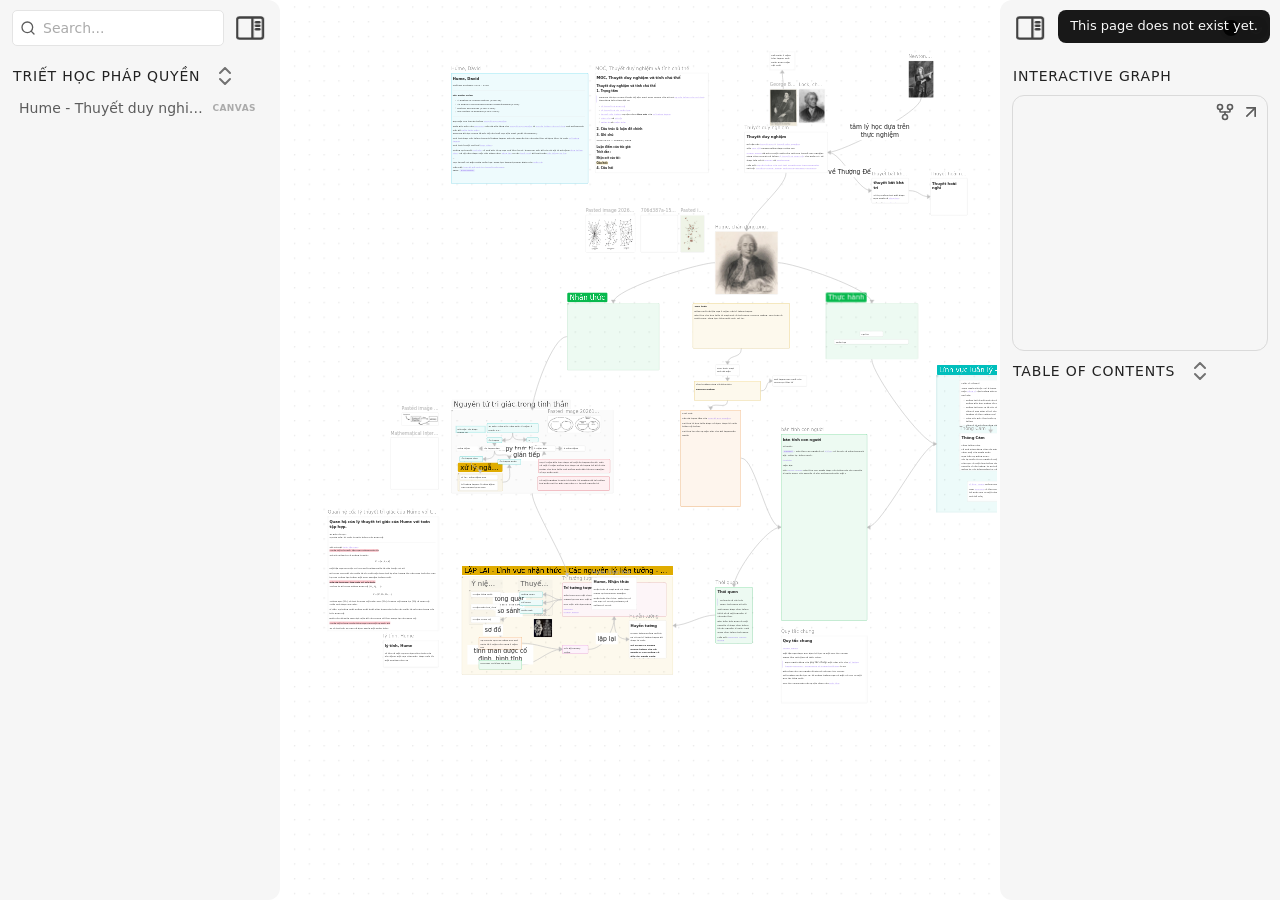
==== commit 7ff74aac: "Add files via upload" ====
--- a/index.html
+++ b/index.html
@@ -1,52 +1,85 @@
 <!DOCTYPE html> <html lang="vi"><head>
-<title>Hume - Thuyết duy nghiệm</title>
+<title>Lớp triết - Hume</title>
 <base href=".">
-<meta name="pathname" content="hume-thuyết-duy-nghiệm.html">
-<meta name="description" content="Triết học Pháp Quyền - Hume - Thuyết duy nghiệm">
-<meta property="og:title" content="Hume - Thuyết duy nghiệm">
-<meta property="og:description" content="Triết học Pháp Quyền - Hume - Thuyết duy nghiệm">
+<meta name="pathname" content="lớp-triết-hume.html">
+<meta name="description" content="Triết học Pháp Quyền - Lớp triết - Hume">
+<meta property="og:title" content="Lớp triết - Hume">
+<meta property="og:description" content="Triết học Pháp Quyền - Lớp triết - Hume">
 <meta property="og:type" content="website">
-<meta property="og:url" content="hume-thuyết-duy-nghiệm.html">
-<meta property="og:image" content="09-attachment/pasted-image-20261021233601.png">
-<meta charset="UTF-8"><meta property="og:site_name" content="Triết học Pháp Quyền"><meta name="viewport" content="width=device-width, initial-scale=1.0, user-scalable=yes, minimum-scale=1.0, maximum-scale=5.0"><link rel="alternate" type="application/rss+xml" title="RSS Feed" href="site-lib/rss.xml"><script async="" id="webpage-script" src="site-lib/scripts/webpage.js" onload="this.onload=null;this.setAttribute(&quot;loaded&quot;, &quot;true&quot;)"></script><script async="" id="graph-wasm-script" src="site-lib/scripts/graph-wasm.js" onload="this.onload=null;this.setAttribute(&quot;loaded&quot;, &quot;true&quot;)"></script><script async="" id="graph-render-worker-script" src="site-lib/scripts/graph-render-worker.js" onload="this.onload=null;this.setAttribute(&quot;loaded&quot;, &quot;true&quot;)"></script><link rel="icon" href="site-lib/media/favicon.png"><link rel="stylesheet" href="site-lib/styles/obsidian.css"><link rel="preload" href="site-lib/styles/global-variable-styles.css" as="style" onload="this.onload=null;this.rel='stylesheet'"><noscript><link rel="stylesheet" href="site-lib/styles/global-variable-styles.css"></noscript><link rel="preload" href="site-lib/styles/main-styles.css" as="style" onload="this.onload=null;this.rel='stylesheet'"><noscript><link rel="stylesheet" href="site-lib/styles/main-styles.css"></noscript><style>body{--line-width:40em;--line-width-adaptive:40em;--file-line-width:40em;--sidebar-width:min(20em, 80vw);--collapse-arrow-size:11px;--tree-vertical-spacing:1.3em;--sidebar-margin:12px}:root{background-color:#202124}.sidebar{height:100%;font-size:14px;z-index:10;min-width:calc(var(--sidebar-width) + var(--divider-width-hover));max-width:calc(var(--sidebar-width) + var(--divider-width-hover));position:relative;overflow:hidden;overflow:clip;transition:min-width ease-in-out,max-width ease-in-out;transition-duration:.2s;contain:size}#left-sidebar{left:0}#right-sidebar{right:0}.sidebar.is-collapsed{min-width:0;max-width:0}.sidebar.floating{position:absolute}.sidebar .leaf-content{height:100%;min-width:calc(var(--sidebar-width) - var(--divider-width-hover));top:0;padding:var(--sidebar-margin);padding-top:4em;line-height:var(--line-height-tight);background-color:var(--background-secondary);transition:background-color,border-right,border-left,box-shadow;transition-duration:var(--color-fade-speed);transition-timing-function:ease-in-out;position:absolute;display:flex;flex-direction:column}.sidebar:not(.is-collapsed) .leaf-content{min-width:calc(max(100%,var(--sidebar-width)) - 3px);max-width:calc(max(100%,var(--sidebar-width)) - 3px)}#left-sidebar-content{left:0;border-top-right-radius:var(--radius-l);border-bottom-right-radius:var(--radius-l)}#right-sidebar-content{right:0;border-top-left-radius:var(--radius-l);border-bottom-left-radius:var(--radius-l)}.sidebar #left-sidebar-content,.sidebar #right-sidebar-content{contain:none!important;container-type:normal!important;animation:none!important}.sidebar:has(.leaf-content:empty):has(.topbar-content:empty){display:none}.sidebar-topbar{height:calc(2.3em + 2 * var(--sidebar-margin));width:var(--sidebar-width);padding:var(--sidebar-margin);z-index:1;position:fixed;display:flex;align-items:center;transition:width ease-in-out;transition-duration:inherit}.sidebar.is-collapsed .sidebar-topbar{width:calc(2.3em + var(--sidebar-margin) * 2)}.sidebar .sidebar-topbar.is-collapsed{width:0}#left-sidebar .sidebar-topbar{left:0;flex-direction:row;border-top-right-radius:var(--radius-l)}#right-sidebar .sidebar-topbar{right:0;flex-direction:row-reverse;border-top-left-radius:var(--radius-l)}#left-sidebar .topbar-content{margin-right:calc(2.3em + var(--sidebar-margin));flex-direction:row}#right-sidebar .topbar-content{margin-left:calc(2.3em + var(--sidebar-margin));flex-direction:row-reverse}.topbar-content{overflow:hidden visible;overflow:clip visible;width:100%;height:100%;display:flex;align-items:center;transition:inherit}.sidebar.is-collapsed .topbar-content{width:0;transition:inherit}.clickable-icon.sidebar-collapse-icon{background-color:transparent;color:var(--icon-color-focused);padding:2px!important;margin:0!important;height:100%!important;width:2.3em!important;margin-inline:0.14em!important;position:absolute}#left-sidebar .clickable-icon.sidebar-collapse-icon{transform:rotateY(180deg);right:var(--sidebar-margin)}#right-sidebar .clickable-icon.sidebar-collapse-icon{transform:rotateY(180deg);left:var(--sidebar-margin)}.clickable-icon.sidebar-collapse-icon svg.svg-icon{width:100%;height:100%}.feature-title{margin-left:1px;text-transform:uppercase;letter-spacing:.06em;margin-top:.75em;margin-bottom:.75em}.feature-header{display:flex;align-items:center;padding-top:0;font-size:1em;padding-left:0}body.floating-sidebars .sidebar{position:absolute}body{transition:background-color var(--color-fade-speed) ease-in-out}#navbar:not(:empty){display:flex;align-items:center;justify-content:space-between;padding:.5em 1em;width:100%}#main{display:flex;flex-direction:column;height:100%;width:100%;align-items:stretch;justify-content:center}#main-horizontal{display:flex;flex-direction:row;flex-grow:1;width:100%;align-items:stretch;justify-content:center}#center-content{flex-basis:100%;max-width:100%;width:100%;height:100%;display:flex;flex-direction:column;align-items:center;transition:opacity .2s ease-in-out;contain:inline-size}.hide{opacity:0!important;transition:opacity .2s ease-in-out;pointer-events:none}#center-content>.obsidian-document{padding-left:2em;padding-right:1em;margin-bottom:0;width:100%;width:-webkit-fill-available;width:-moz-available;width:fill-available;transition:background-color var(--color-fade-speed) ease-in-out;border-top-right-radius:var(--window-radius,var(--radius-m));border-top-left-radius:var(--window-radius,var(--radius-m));overflow-x:hidden!important;overflow-y:auto!important;display:flex!important;flex-direction:column!important;align-items:center!important;contain:inline-size}body #center-content>.obsidian-document>.markdown-preview-sizer{padding-bottom:80vh;width:100%;max-width:var(--line-width);flex-basis:var(--line-width);transition:background-color var(--color-fade-speed) ease-in-out;contain:inline-size}#center-content>.obsidian-document>div{width:100%!important;transition:background-color var(--color-fade-speed) ease-in-out;contain:inline-size}#center-content>.obsidian-document:not([data-type=markdown]).embed{display:flex;padding:1em;height:100%;width:100%;align-items:center;justify-content:center}#center-content>.obsidian-document:not([data-type=markdown]).embed>*{max-width:100%;max-height:100%;object-fit:contain}:not(h1,h2,h3,h4,h5,h6,li):has(> :is(.math,table)){overflow-x:auto!important}#center-content>.obsidian-document:not([data-type=markdown]){overflow-x:auto;contain:content;padding:0;margin:0;height:100%}.obsidian-document[data-type=attachment]{display:flex;flex-direction:column;align-items:center;justify-content:center;height:100%;width:100%}.obsidian-document[data-type=attachment]>*{outline:0;border:none;box-shadow:none}.obsidian-document[data-type=attachment] :is(img){max-width:90%;max-height:90%;object-fit:contain}.obsidian-document[data-type=attachment]>:is(audio){width:100%;max-width:min(90%,var(--line-width))}.obsidian-document[data-type=attachment]>:is(embed,iframe,video){width:100%;height:100%;max-width:100%;max-height:100%;object-fit:contain}.canvas-wrapper>:is(.header,.footer){z-index:100;position:absolute;display:flex;justify-content:center;flex-direction:column;width:100%;align-items:center}.scroll-highlight{position:absolute;width:100%;height:100%;pointer-events:none;z-index:1000;background-color:hsla(var(--color-accent-hsl),.25);opacity:0;padding:1em;inset:50%;translate:-50% -50%;border-radius:var(--radius-s)}</style><script defer="">async function loadIncludes(){let e=document.querySelectorAll("link[itemprop='include']");for(const t of e){let e=t.getAttribute("href");try{let o="";if(e.startsWith("https:")||e.startsWith("http:")||"file:"!=window.location.protocol){const n=await fetch(e);if(!n.ok){console.log("Could not include file: "+e),t?.remove();continue}o=await n.text()}else{const t=document.getElementById(btoa(encodeURI(e)));if(t){const e=JSON.parse(decodeURI(atob(t.getAttribute("value")??"")));o=e?.data??""}}let n=document.createRange().createContextualFragment(o);t.before(n),t.remove(),console.log("Included text: "+o),console.log("Included file: "+e)}catch(o){t?.remove(),console.log("Could not include file: "+e,o);continue}}}document.addEventListener("DOMContentLoaded",(()=>{loadIncludes()}));let isFileProtocol="file:"==location.protocol;function waitLoadScripts(e,t){let o=e.map((e=>document.getElementById(e+"-script")));!function e(n){let l=o[n],c=n+1;l?(l&&"true"!=l.getAttribute("loaded")||n<o.length&&e(c),n<o.length&&l.addEventListener("load",(()=>e(c)))):n<o.length?e(c):t()}(0)}</script></head><body class="publish css-settings-manager show-inline-title show-ribbon is-focused"><script defer="">let theme=localStorage.getItem("theme")||(window.matchMedia("(prefers-color-scheme: dark)").matches?"dark":"light");"dark"==theme?(document.body.classList.add("theme-dark"),document.body.classList.remove("theme-light")):(document.body.classList.add("theme-light"),document.body.classList.remove("theme-dark")),window.innerWidth<480?document.body.classList.add("is-phone"):window.innerWidth<768?document.body.classList.add("is-tablet"):window.innerWidth<1024?document.body.classList.add("is-small-screen"):document.body.classList.add("is-large-screen")</script><div class="parsed-feature-container" style="display: contents;"><link itemprop="include" href="site-lib/html/custom-head-content-content.html"></div><div id="main"><div id="navbar"></div><div id="main-horizontal"><div id="left-content" class="leaf" style="--sidebar-width: var(--sidebar-width-left);"><div id="left-sidebar" class="sidebar"><div class="sidebar-handle"></div><div class="sidebar-topbar"><div class="topbar-content"><div id="search-container"><div id="search-wrapper"><input enterkeyhint="search" type="search" spellcheck="false" placeholder="Search..."><div aria-label="Clear search" id="search-clear-button"></div></div></div></div><div class="clickable-icon sidebar-collapse-icon"><svg xmlns="http://www.w3.org/2000/svg" width="100%" height="100%" viewBox="0 0 24 24" fill="none" stroke="currentColor" stroke-width="3" stroke-linecap="round" stroke-linejoin="round" class="svg-icon"><path d="M21 3H3C1.89543 3 1 3.89543 1 5V19C1 20.1046 1.89543 21 3 21H21C22.1046 21 23 20.1046 23 19V5C23 3.89543 22.1046 3 21 3Z"></path><path d="M10 4V20"></path><path d="M4 7H7"></path><path d="M4 10H7"></path><path d="M4 13H7"></path></svg></div></div><div class="sidebar-content-wrapper"><div id="left-sidebar-content" class="leaf-content"><link itemprop="include" href="site-lib/html/file-tree-content.html"></div></div><script defer="">let ls = document.querySelector("#left-sidebar"); ls.classList.toggle("is-collapsed", window.innerWidth < 768); ls.style.setProperty("--sidebar-width", localStorage.getItem("sidebar-left-width"));</script></div></div><div id="center-content" class="leaf"><div class="view-content obsidian-document" data-type="canvas"><style id="MJX-CHTML-styles">mjx-container[overflow=scroll][display]{overflow:auto clip;min-width:initial!important}mjx-container[overflow=truncate][display]{overflow:hidden clip;min-width:initial!important}mjx-container[display]{display:block;text-align:center;justify-content:center;margin:.7em 0;padding:.3em 2px}mjx-container[display][width=full]{display:flex}mjx-container[justify=left]{text-align:left;justify-content:left}mjx-container[justify=right]{text-align:right;justify-content:right}mjx-container[jax=CHTML]{white-space:nowrap}mjx-mi>mjx-c,mjx-mn>mjx-c,mjx-mo>mjx-c,mjx-ms>mjx-c,mjx-mtext>mjx-c{clip-path:polygon(-1em -2px,calc(100% + 1em) -2px,calc(100% + 1em) calc(100% + 2px),-1em calc(100% + 2px)) padding-box}mjx-stretchy-h{clip-path:polygon(0px -2px,100% -2px,100% calc(100% + 2px),0px calc(100% + 2px)) padding-box;display:inline-block}mjx-stretchy-v{clip-path:polygon(-2px 0px,calc(100% + 2px) 0px,calc(100% + 2px) 100%,-2px 100%) padding-box;display:inline-block;text-align:center}mjx-container [space="1"]{margin-left:.111em}mjx-container [space="2"]{margin-left:.167em}mjx-container [space="3"]{margin-left:.222em}mjx-container [space="4"]{margin-left:.278em}mjx-container [space="5"]{margin-left:.333em}mjx-container [rspace="1"]{margin-right:.111em}mjx-container [rspace="2"]{margin-right:.167em}mjx-container [rspace="3"]{margin-right:.222em}mjx-container [rspace="4"]{margin-right:.278em}mjx-container [rspace="5"]{margin-right:.333em}mjx-container [size="s"]{font-size:70.7%}mjx-container [size=ss]{font-size:50%}mjx-container [size=Tn]{font-size:60%}mjx-container [size=sm]{font-size:85%}mjx-container [size=lg]{font-size:120%}mjx-container [size=Lg]{font-size:144%}mjx-container [size=LG]{font-size:173%}mjx-container [size=hg]{font-size:207%}mjx-container [size=HG]{font-size:249%}mjx-container [width=full]{width:100%}mjx-box{display:inline-block}mjx-block{display:block}mjx-itable{display:inline-table}mjx-row{display:table-row}mjx-row>mjx-base,mjx-row>mjx-cell,mjx-row>mjx-den,mjx-row>mjx-over,mjx-row>mjx-under{display:table-cell}mjx-container [inline-breaks]{display:inline}mjx-container .mjx-selected{outline:black solid 2px}@media (prefers-color-scheme:dark){mjx-container .mjx-selected{outline:rgb(200,200,200) solid 2px}}mjx-mtext{display:inline-block}mjx-mstyle{display:inline-block}mjx-merror{display:inline-block;color:red;background-color:#ff0}mjx-mphantom{visibility:hidden}mjx-container[has-speech=true]{position:relative;cursor:default}mjx-speech{position:absolute;z-index:-1;inset:0px}mjx-speech:focus{outline:0}mjx-container a[data-mjx-href]{color:linktext;cursor:pointer}mjx-container a[data-mjx-href].mjx-visited{color:visitedtext}mjx-container>mjx-help{display:none;position:absolute;top:-.3em;right:-.5em;width:.6em;height:.6em;cursor:pointer}mjx-container[display=true]>mjx-help{position:sticky;bottom:100%;left:0;margin:-.3em -.5em 0 -.1em;right:0;top:initial}mjx-help>svg{stroke:black;width:100%;height:100%}mjx-help>svg>circle{stroke-width:1.5px;cx:9px;cy:9px;r:9px;fill:white}mjx-help>svg>circle:nth-child(2){fill:var(--mjx-bg1-color);r:7px}mjx-help>svg>line{stroke-width:2.5px;stroke-linecap:round}mjx-help:hover>svg>circle:nth-child(2){fill:white}mjx-container.mjx-explorer-active>mjx-help{display:inline-flex;align-items:center}@media (prefers-color-scheme:dark){mjx-help>svg{stroke:rgb(224,224,224)}mjx-help>svg>circle{fill:rgb(64,64,64)}mjx-help>svg>circle:nth-child(2){fill:rgba(132,132,255,0.3)}mjx-help:hover>svg>circle:nth-child(2){stroke:rgb(170,170,170);fill:rgb(64,64,64)}}mjx-math{display:inline-block;text-align:left;line-height:0;text-indent:0;font-style:normal;font-weight:400;font-size:100%;font-size-adjust:none;letter-spacing:normal;overflow-wrap:normal;word-spacing:normal;direction:ltr;padding:1px 0}mjx-container[jax=CHTML][display=true] mjx-math{padding:0}mjx-math[breakable]{display:inline}mjx-container[jax=CHTML] mjx-break{white-space:normal;line-height:0;clip-path:rect(0px 0px 0px 0px);font-family:MJX-BRK!important}mjx-break[size="0"]{letter-spacing:-.999em}mjx-break[size="1"]{letter-spacing:-.889em}mjx-break[size="2"]{letter-spacing:-.833em}mjx-break[size="3"]{letter-spacing:-.778em}mjx-break[size="4"]{letter-spacing:-.722em}mjx-break[size="5"]{letter-spacing:-.667em}mjx-mi{display:inline-block;text-align:left}mjx-c{display:inline-block;width:0;text-align:right}mjx-utext{display:inline-block;padding:.75em 0 .2em}mjx-mo{display:inline-block;text-align:left}mjx-stretchy-h>mjx-beg,mjx-stretchy-h>mjx-end,mjx-stretchy-h>mjx-ext,mjx-stretchy-h>mjx-mid{display:inline-block;width:0;text-align:right}mjx-stretchy-h>mjx-ext{clip-path:polygon(0px -1em,100% -1em,100% calc(100% + 1em),0px calc(100% + 1em)) padding-box;width:100%;border:0 solid transparent;box-sizing:border-box;text-align:left}mjx-stretchy-v>mjx-beg,mjx-stretchy-v>mjx-end,mjx-stretchy-v>mjx-ext,mjx-stretchy-v>mjx-mid{display:block;height:0;margin:0 auto}mjx-stretchy-v>mjx-ext>mjx-spacer{display:block}mjx-stretchy-v>mjx-ext{clip-path:polygon(-1em 0px,calc(100% + 1em) 0px,calc(100% + 1em) 100%,-1em 100%) padding-box;height:100%;border:.1px solid transparent;box-sizing:border-box;white-space:pre}mjx-mark{display:inline-block;height:0}mjx-msub{display:inline-block;text-align:left}mjx-msubsup{display:inline-block;text-align:left}mjx-script{display:inline-block;padding-right:.05em;padding-left:.033em}mjx-script>mjx-spacer{display:block}mjx-mn{display:inline-block;text-align:left}mjx-texatom{display:inline-block;text-align:left}mjx-container[jax=CHTML]>mjx-math.TEX-N[breakable]>*{font-family:MJX-TEX-ZERO,MJX-TEX-N}.TEX-N{font-family:MJX-TEX-ZERO,MJX-TEX-N}.TEX-B{font-family:MJX-TEX-ZERO,MJX-TEX-B}.TEX-I{font-family:MJX-TEX-ZERO,MJX-TEX-I}.TEX-BI{font-family:MJX-TEX-ZERO,MJX-TEX-BI}.TEX-F{font-family:MJX-TEX-ZERO,MJX-TEX-F}.TEX-FB{font-family:MJX-TEX-ZERO,MJX-TEX-FB}.TEX-SS{font-family:MJX-TEX-ZERO,MJX-TEX-SS}.TEX-SSB{font-family:MJX-TEX-ZERO,MJX-TEX-SSB}.TEX-SSI{font-family:MJX-TEX-ZERO,MJX-TEX-SSI}.TEX-M{font-family:MJX-TEX-ZERO,MJX-TEX-M}.TEX-SO{font-family:MJX-TEX-ZERO,MJX-TEX-SO}.TEX-LO{font-family:MJX-TEX-ZERO,MJX-TEX-LO}.TEX-C{font-family:MJX-TEX-ZERO,MJX-TEX-C}.TEX-CB{font-family:MJX-TEX-ZERO,MJX-TEX-CB}.TEX-OS{font-family:MJX-TEX-ZERO,MJX-TEX-OS}.TEX-OB{font-family:MJX-TEX-ZERO,MJX-TEX-OB}.TEX-MI{font-family:MJX-TEX-ZERO,MJX-TEX-MI}.TEX-V{font-family:MJX-TEX-ZERO,MJX-TEX-V}.TEX-S3{font-family:MJX-TEX-ZERO,MJX-TEX-S3}.TEX-S4{font-family:MJX-TEX-ZERO,MJX-TEX-S4}.MHC-M{font-family:MJX-TEX-ZERO,MJX-MHC-M}.MHC-N{font-family:MJX-TEX-ZERO,MJX-MHC-N}@font-face{font-family:MJX-MHC-M;src:url("site-lib/fonts/mjx-mhc-m.woff2") format("woff2")}@font-face{font-family:MJX-MHC-N;src:url("site-lib/fonts/mjx-mhc-n.woff2") format("woff2")}@font-face{font-family:MJX-TEX-ZERO;src:url("site-lib/fonts/mjx-tex-zero.woff2") format("woff2")}@font-face{font-family:MJX-BRK;src:url("site-lib/fonts/mjx-tex-brk.woff2") format("woff2")}@font-face{font-family:MJX-TEX-N;src:url("site-lib/fonts/mjx-tex-n.woff2") format("woff2")}@font-face{font-family:MJX-TEX-B;src:url("site-lib/fonts/mjx-tex-b.woff2") format("woff2")}@font-face{font-family:MJX-TEX-I;src:url("site-lib/fonts/mjx-tex-i.woff2") format("woff2")}@font-face{font-family:MJX-TEX-BI;src:url("site-lib/fonts/mjx-tex-bi.woff2") format("woff2")}@font-face{font-family:MJX-TEX-F;src:url("site-lib/fonts/mjx-tex-f.woff2") format("woff2")}@font-face{font-family:MJX-TEX-FB;src:url("site-lib/fonts/mjx-tex-fb.woff2") format("woff2")}@font-face{font-family:MJX-TEX-SS;src:url("site-lib/fonts/mjx-tex-ss.woff2") format("woff2")}@font-face{font-family:MJX-TEX-SSB;src:url("site-lib/fonts/mjx-tex-ssb.woff2") format("woff2")}@font-face{font-family:MJX-TEX-SSI;src:url("site-lib/fonts/mjx-tex-ssi.woff2") format("woff2")}@font-face{font-family:MJX-TEX-M;src:url("site-lib/fonts/mjx-tex-m.woff2") format("woff2")}@font-face{font-family:MJX-TEX-SO;src:url("site-lib/fonts/mjx-tex-so.woff2") format("woff2")}@font-face{font-family:MJX-TEX-LO;src:url("site-lib/fonts/mjx-tex-lo.woff2") format("woff2")}@font-face{font-family:MJX-TEX-C;src:url("site-lib/fonts/mjx-tex-c.woff2") format("woff2")}@font-face{font-family:MJX-TEX-CB;src:url("site-lib/fonts/mjx-tex-cb.woff2") format("woff2")}@font-face{font-family:MJX-TEX-OS;src:url("site-lib/fonts/mjx-tex-os.woff2") format("woff2")}@font-face{font-family:MJX-TEX-OB;src:url("site-lib/fonts/mjx-tex-ob.woff2") format("woff2")}@font-face{font-family:MJX-TEX-MI;src:url("site-lib/fonts/mjx-tex-mi.woff2") format("woff2")}@font-face{font-family:MJX-TEX-V;src:url("site-lib/fonts/mjx-tex-v.woff2") format("woff2")}@font-face{font-family:MJX-TEX-S3;src:url("site-lib/fonts/mjx-tex-s3.woff2") format("woff2")}@font-face{font-family:MJX-TEX-S4;src:url("site-lib/fonts/mjx-tex-s4.woff2") format("woff2")}mjx-c.mjx-c1D443{padding:.683em .751em 0 0}mjx-c.mjx-c3D{padding:.367em .778em 0 0}mjx-c.mjx-c7B{padding:.75em .5em .25em 0}mjx-c.mjx-c1D44E{padding:.441em .529em .01em 0}mjx-c.mjx-c2C{padding:.121em .278em .194em 0}mjx-c.mjx-c1D44F{padding:.694em .429em .011em 0}mjx-c.mjx-c1D450{padding:.442em .433em .011em 0}mjx-c.mjx-c1D451{padding:.694em .523em .01em 0}mjx-c.mjx-c7D{padding:.75em .5em .25em 0}mjx-c.mjx-c28{padding:.75em .389em .25em 0}mjx-c.mjx-c1D445{padding:.683em .759em .021em 0}mjx-c.mjx-c31{padding:.666em .5em 0 0}mjx-c.mjx-c32{padding:.666em .5em 0 0}mjx-c.mjx-c2026{padding:.12em 1.172em 0 0}mjx-c.mjx-c29{padding:.75em .389em .25em 0}mjx-c.mjx-c45.TEX-C{padding:.705em .564em .022em 0}mjx-c.mjx-c33{padding:.665em .5em .022em 0}mjx-c.mjx-c5B{padding:.75em .278em .25em 0}mjx-c.mjx-c3A3{padding:.683em .722em 0 0}mjx-c.mjx-c3A{padding:.43em .278em 0 0}mjx-c.mjx-c58.TEX-C{padding:.683em .807em 0 0}mjx-c.mjx-c27F6{padding:.511em 1.638em .011em 0}mjx-c.mjx-c59.TEX-C{padding:.683em .714em .143em 0}mjx-c.mjx-c5D{padding:.75em .278em .25em 0}mjx-c.mjx-c1D446{padding:.705em .645em .022em 0}</style><div class="canvas-wrapper node-insert-event" tabindex="-1" data-ignore-swipe="true" style="--zoom-multiplier: 3.1096714452133267;"><svg class="canvas-background"><pattern id="800c716ed44bfcb4" patternUnits="userSpaceOnUse" x="535.8981654592194" y="435.26115914933393" width="8.272960972189765" height="8.272960972189765"><circle cx="0.7" cy="0.7" r="0.7"></circle></pattern><rect x="0" y="0" width="100%" height="100%" fill="url(#800c716ed44bfcb4)"></rect></svg><div class="canvas-card-menu" style="z-index: 86;"><div class="canvas-card-menu-button mod-draggable" aria-label="Kéo để thêm thẻ" data-tooltip-position="top"><svg xmlns="http://www.w3.org/2000/svg" width="24" height="24" viewBox="0 0 24 24" fill="none" stroke="currentColor" stroke-width="2" stroke-linecap="round" stroke-linejoin="round" class="svg-icon lucide-sticky-note"><path d="M21 9a2.4 2.4 0 0 0-.706-1.706l-3.588-3.588A2.4 2.4 0 0 0 15 3H5a2 2 0 0 0-2 2v14a2 2 0 0 0 2 2h14a2 2 0 0 0 2-2z"></path><path d="M15 3v5a1 1 0 0 0 1 1h5"></path></svg></div><div class="canvas-card-menu-button mod-draggable" aria-label="Kéo để thêm ghi chú từ kho lưu trữ" data-tooltip-position="top"><svg xmlns="http://www.w3.org/2000/svg" width="24" height="24" viewBox="0 0 24 24" fill="none" stroke="currentColor" stroke-width="2" stroke-linecap="round" stroke-linejoin="round" class="svg-icon lucide-file-text"><path d="M6 22a2 2 0 0 1-2-2V4a2 2 0 0 1 2-2h8a2.4 2.4 0 0 1 1.704.706l3.588 3.588A2.4 2.4 0 0 1 20 8v12a2 2 0 0 1-2 2z"></path><path d="M14 2v5a1 1 0 0 0 1 1h5"></path><path d="M10 9H8"></path><path d="M16 13H8"></path><path d="M16 17H8"></path></svg></div><div class="canvas-card-menu-button mod-draggable" aria-label="Kéo để thêm phương tiện từ kho lưu trữ" data-tooltip-position="top"><svg xmlns="http://www.w3.org/2000/svg" width="24" height="24" viewBox="0 0 24 24" fill="none" stroke="currentColor" stroke-width="2" stroke-linecap="round" stroke-linejoin="round" class="svg-icon lucide-file-image"><path d="M6 22a2 2 0 0 1-2-2V4a2 2 0 0 1 2-2h8a2.4 2.4 0 0 1 1.704.706l3.588 3.588A2.4 2.4 0 0 1 20 8v12a2 2 0 0 1-2 2z"></path><path d="M14 2v5a1 1 0 0 0 1 1h5"></path><circle cx="10" cy="12" r="2"></circle><path d="m20 17-1.296-1.296a2.41 2.41 0 0 0-3.408 0L9 22"></path></svg></div></div><div class="canvas-controls" style="z-index: 86;"><div class="canvas-control-group mod-raised"><div class="canvas-control-item" aria-label="Cài đặt Bảng" data-tooltip-position="left"><svg xmlns="http://www.w3.org/2000/svg" width="24" height="24" viewBox="0 0 24 24" fill="none" stroke="currentColor" stroke-width="2" stroke-linecap="round" stroke-linejoin="round" class="svg-icon lucide-settings"><path d="M9.671 4.136a2.34 2.34 0 0 1 4.659 0 2.34 2.34 0 0 0 3.319 1.915 2.34 2.34 0 0 1 2.33 4.033 2.34 2.34 0 0 0 0 3.831 2.34 2.34 0 0 1-2.33 4.033 2.34 2.34 0 0 0-3.319 1.915 2.34 2.34 0 0 1-4.659 0 2.34 2.34 0 0 0-3.32-1.915 2.34 2.34 0 0 1-2.33-4.033 2.34 2.34 0 0 0 0-3.831A2.34 2.34 0 0 1 6.35 6.051a2.34 2.34 0 0 0 3.319-1.915"></path><circle cx="12" cy="12" r="3"></circle></svg></div></div><div class="canvas-control-group mod-raised draw-in-canvas-control-group"><div class="canvas-control-item draw-in-canvas-control-item draw-in-canvas-select-control-item is-active" aria-label="Select canvas items (1)" data-tooltip-position="left" role="button" aria-keyshortcuts="1" tabindex="0" aria-pressed="true"><svg xmlns="http://www.w3.org/2000/svg" width="24" height="24" viewBox="0 0 24 24" fill="none" stroke="currentColor" stroke-width="2" stroke-linecap="round" stroke-linejoin="round" class="svg-icon lucide-mouse-pointer-2"><path d="M4.037 4.688a.495.495 0 0 1 .651-.651l16 6.5a.5.5 0 0 1-.063.947l-6.124 1.58a2 2 0 0 0-1.438 1.435l-1.579 6.126a.5.5 0 0 1-.947.063z"></path></svg></div><div class="canvas-control-item draw-in-canvas-control-item draw-in-canvas-pencil-control-item" aria-label="Toggle drawing mode. Long press or press the down arrow for stroke color" data-tooltip-position="left" role="button" aria-haspopup="dialog" aria-expanded="false" tabindex="0" aria-pressed="false" style="--draw-in-canvas-current-color: #f05459;"><svg xmlns="http://www.w3.org/2000/svg" width="24" height="24" viewBox="0 0 24 24" fill="none" stroke="currentColor" stroke-width="2" stroke-linecap="round" stroke-linejoin="round" class="svg-icon lucide-edit-3"><path d="M13 21h8"></path><path d="M21.174 6.812a1 1 0 0 0-3.986-3.987L3.842 16.174a2 2 0 0 0-.5.83l-1.321 4.352a.5.5 0 0 0 .623.622l4.353-1.32a2 2 0 0 0 .83-.497z"></path></svg></div></div><div class="canvas-control-group mod-raised"><div class="canvas-control-item" aria-label="Phóng to" data-tooltip-position="left"><svg xmlns="http://www.w3.org/2000/svg" width="24" height="24" viewBox="0 0 24 24" fill="none" stroke="currentColor" stroke-width="2" stroke-linecap="round" stroke-linejoin="round" class="svg-icon lucide-plus"><path d="M5 12h14"></path><path d="M12 5v14"></path></svg></div><div class="canvas-control-item" aria-label="Đặt lại phóng to/thu nhỏ" data-tooltip-position="left"><svg xmlns="http://www.w3.org/2000/svg" width="24" height="24" viewBox="0 0 24 24" fill="none" stroke="currentColor" stroke-width="2" stroke-linecap="round" stroke-linejoin="round" class="svg-icon lucide-rotate-cw"><path d="M21 12a9 9 0 1 1-9-9c2.52 0 4.93 1 6.74 2.74L21 8"></path><path d="M21 3v5h-5"></path></svg></div><div class="canvas-control-item" aria-label="Thu phóng để vừa với khung
-(⇧ 1)" data-tooltip-position="left"><svg xmlns="http://www.w3.org/2000/svg" width="24" height="24" viewBox="0 0 24 24" fill="none" stroke="currentColor" stroke-width="2" stroke-linecap="round" stroke-linejoin="round" class="svg-icon lucide-maximize"><path d="M8 3H5a2 2 0 0 0-2 2v3"></path><path d="M21 8V5a2 2 0 0 0-2-2h-3"></path><path d="M3 16v3a2 2 0 0 0 2 2h3"></path><path d="M16 21h3a2 2 0 0 0 2-2v-3"></path></svg></div><div class="canvas-control-item" aria-label="Thu nhỏ" data-tooltip-position="left"><svg xmlns="http://www.w3.org/2000/svg" width="24" height="24" viewBox="0 0 24 24" fill="none" stroke="currentColor" stroke-width="2" stroke-linecap="round" stroke-linejoin="round" class="svg-icon lucide-minus"><path d="M5 12h14"></path></svg></div></div><div class="canvas-control-group mod-raised"><div class="canvas-control-item is-disabled" aria-label="Hoàn tác" data-tooltip-position="left"><svg xmlns="http://www.w3.org/2000/svg" width="24" height="24" viewBox="0 0 24 24" fill="none" stroke="currentColor" stroke-width="2" stroke-linecap="round" stroke-linejoin="round" class="svg-icon lucide-undo-2"><path d="M9 14 4 9l5-5"></path><path d="M4 9h10.5a5.5 5.5 0 0 1 5.5 5.5a5.5 5.5 0 0 1-5.5 5.5H11"></path></svg></div><div class="canvas-control-item is-disabled" aria-label="Làm lại" data-tooltip-position="left"><svg xmlns="http://www.w3.org/2000/svg" width="24" height="24" viewBox="0 0 24 24" fill="none" stroke="currentColor" stroke-width="2" stroke-linecap="round" stroke-linejoin="round" class="svg-icon lucide-redo-2"><path d="m15 14 5-5-5-5"></path><path d="M20 9H9.5A5.5 5.5 0 0 0 4 14.5A5.5 5.5 0 0 0 9.5 20H13"></path></svg></div></div><div class="canvas-control-group mod-raised"><div class="canvas-control-item" aria-label="Trợ giúp Bảng" data-tooltip-position="left"><svg xmlns="http://www.w3.org/2000/svg" width="24" height="24" viewBox="0 0 24 24" fill="none" stroke="currentColor" stroke-width="2" stroke-linecap="round" stroke-linejoin="round" class="svg-icon lucide-help-circle"><circle cx="12" cy="12" r="10"></circle><path d="M9.09 9a3 3 0 0 1 5.83 1c0 2-3 3-3 3"></path><path d="M12 17h.01"></path></svg></div></div></div><div class="canvas" style="transform: translate(540.5px, 442.5px) scale(0.103412) translate(-2044.5px, -1190px);"><svg class="canvas-edges"></svg><svg class="canvas-edges"></svg><svg class="canvas-edges"><g><path class="canvas-interaction-path" d="M1880 908.5 L1873 908.5 M1873,908.5 C1771.146858173152,908.5 1778.853141826848,853 1677,853"></path><path class="canvas-display-path" d="M1880 908.5 L1873 908.5 M1873,908.5 C1771.146858173152,908.5 1778.853141826848,853 1677,853"></path></g><g><path class="canvas-interaction-path" d="M1880 908.5 L1873 908.5 M1873,908.5 C1773.661877911851,908.5 1776.338122088149,941 1677,941"></path><path class="canvas-display-path" d="M1880 908.5 L1873 908.5 M1873,908.5 C1773.661877911851,908.5 1776.338122088149,941 1677,941"></path></g><g><path class="canvas-interaction-path" d="M1880 908.5 L1873 908.5 M1873,908.5 C1758.2216810543036,908.5 1791.7783189456964,1028 1677,1028"></path><path class="canvas-display-path" d="M1880 908.5 L1873 908.5 M1873,908.5 C1758.2216810543036,908.5 1791.7783189456964,1028 1677,1028"></path></g><g><path class="canvas-interaction-path" d="M-751 2125 L-744 2125 M-744,2125 C-594,2125 -618,1693 -468,1693"></path><path class="canvas-display-path" d="M-751 2125 L-744 2125 M-744,2125 C-594,2125 -618,1693 -468,1693"></path></g><g><path class="canvas-interaction-path" d="M2115 -1543 L2122 -1543 M2122,-1543 C2272,-1543 2437,-1165.5 2587,-1165.5"></path><path class="canvas-display-path" d="M2115 -1543 L2122 -1543 M2122,-1543 C2272,-1543 2437,-1165.5 2587,-1165.5"></path></g><g><path class="canvas-interaction-path" d="M267 2506 L267 2513 M267,2513 C267,2583 267,2512 267,2582"></path><path class="canvas-display-path" d="M267 2506 L267 2513 M267,2513 C267,2583 267,2512 267,2582"></path></g><g><path class="canvas-interaction-path" d="M941 2100 L934 2100 M934,2100 C784,2100 624,2206 474,2206"></path><path class="canvas-display-path" d="M941 2100 L934 2100 M934,2100 C784,2100 624,2206 474,2206"></path></g><g><path class="canvas-interaction-path" d="M1550 -338 L1543 -338 M1543,-338 C1393,-338 1426,-674 1426,-824 M1426 -824 L1426 -831"></path><path class="canvas-display-path" d="M1550 -338 L1543 -338 M1543,-338 C1393,-338 1426,-674 1426,-824 M1426 -824 L1426 -831"></path></g><g><path class="canvas-interaction-path" d="M1444 3037.5 L1451 3037.5 M1451,3037.5 C1593.5622670975738,3037.5 1544.4377329024262,2877.5 1687,2877.5"></path><path class="canvas-display-path" d="M1444 3037.5 L1451 3037.5 M1451,3037.5 C1593.5622670975738,3037.5 1544.4377329024262,2877.5 1687,2877.5"></path></g><g><path class="canvas-interaction-path" d="M2994 -1165.5 L3001 -1165.5 M3001,-1165.5 C3151,-1165.5 3167,-744 3317,-744"></path><path class="canvas-display-path" d="M2994 -1165.5 L3001 -1165.5 M3001,-1165.5 C3151,-1165.5 3167,-744 3317,-744"></path></g><g><path class="canvas-interaction-path" d="M-277 -526 L-277 -533 M-277,-533 C-277,-683 99,-628.5 249,-628.5"></path><path class="canvas-display-path" d="M-277 -526 L-277 -533 M-277,-533 C-277,-683 99,-628.5 249,-628.5"></path></g><g><path class="canvas-interaction-path" d="M-317.5 -1360 L-317.5 -1353 M-317.5,-1353 C-317.5,-1203 1069,-1031 1219,-1031"></path><path class="canvas-display-path" d="M-317.5 -1360 L-317.5 -1353 M-317.5,-1353 C-317.5,-1203 1069,-1031 1219,-1031"></path></g><g><path class="canvas-interaction-path" d="M1426 -1231 L1426 -1238 M1426,-1238 C1426,-1370.8394237415987 1665.5,-1220.1605762584013 1665.5,-1353"></path><path class="canvas-display-path" d="M1426 -1231 L1426 -1238 M1426,-1238 C1426,-1370.8394237415987 1665.5,-1220.1605762584013 1665.5,-1353"></path></g><g><path class="canvas-interaction-path" d="M1226 -1031 L1219 -1031 M1219,-1031 C1069,-1031 500.5,-961 500.5,-811"></path><path class="canvas-display-path" d="M1226 -1031 L1219 -1031 M1219,-1031 C1069,-1031 500.5,-961 500.5,-811"></path></g><g><path class="canvas-interaction-path" d="M2994 -1165.5 L3001 -1165.5 M3001,-1165.5 C3151,-1165.5 3174,-1232 3324,-1232"></path><path class="canvas-display-path" d="M2994 -1165.5 L3001 -1165.5 M3001,-1165.5 C3151,-1165.5 3174,-1232 3324,-1232"></path></g><g><path class="canvas-interaction-path" d="M1400 940.5 L1393 940.5 M1393,940.5 C1301.4330845774523,940.5 1307.5669154225477,987.5 1216,987.5"></path><path class="canvas-display-path" d="M1400 940.5 L1393 940.5 M1393,940.5 C1301.4330845774523,940.5 1307.5669154225477,987.5 1216,987.5"></path></g><g><path class="canvas-interaction-path" d="M1400 940.5 L1393 940.5 M1393,940.5 C1296.9567154872345,940.5 1318.0432845127655,853 1222,853"></path><path class="canvas-display-path" d="M1400 940.5 L1393 940.5 M1393,940.5 C1296.9567154872345,940.5 1318.0432845127655,853 1222,853"></path></g><g><path class="canvas-interaction-path" d="M1400 940.5 L1393 940.5 M1393,940.5 C1265.3432336301753,940.5 1343.6567663698247,1124.5 1216,1124.5"></path><path class="canvas-display-path" d="M1400 940.5 L1393 940.5 M1393,940.5 C1265.3432336301753,940.5 1343.6567663698247,1124.5 1216,1124.5"></path></g><g><path class="canvas-interaction-path" d="M1209.5 1446 L1209.5 1453 M1209.5,1453 C1209.5,1523 1209.5,1485 1209.5,1555"></path><path class="canvas-display-path" d="M1209.5 1446 L1209.5 1453 M1209.5,1453 C1209.5,1523 1209.5,1485 1209.5,1555"></path></g><g><path class="canvas-interaction-path" d="M1049.5 1158 L1049.5 1165 M1049.5,1165 C1049.5,1271.9626102897644 1209.5,1200.0373897102356 1209.5,1307"></path><path class="canvas-display-path" d="M1049.5 1158 L1049.5 1165 M1049.5,1165 C1049.5,1271.9626102897644 1209.5,1200.0373897102356 1209.5,1307"></path></g><g><path class="canvas-interaction-path" d="M1442 1380 L1449 1380 M1449,1380 C1599,1380 1723,1446.5 1873,1446.5"></path><path class="canvas-display-path" d="M1442 1380 L1449 1380 M1449,1380 C1599,1380 1723,1446.5 1873,1446.5"></path></g><g><path class="canvas-interaction-path" d="M500.5 -453 L500.5 -446 M500.5,-446 C500.5,-376 501,-436 501,-366"></path><path class="canvas-display-path" d="M500.5 -453 L500.5 -446 M500.5,-446 C500.5,-376 501,-436 501,-366"></path></g><g><path class="canvas-interaction-path" d="M501 -271 L501 -264 M501,-264 C501,-114 501,240 501,390"></path><path class="canvas-display-path" d="M501 -271 L501 -264 M501,-264 C501,-114 501,240 501,390"></path></g><g><path class="canvas-interaction-path" d="M501 566 L501 573 M501,573 C501,643 456,611 456,681"></path><path class="canvas-display-path" d="M501 566 L501 573 M501,573 C501,643 456,611 456,681"></path></g><g><path class="canvas-interaction-path" d="M2546 -338 L2553 -338 M2553,-338 C2703,-338 2891,-193 2891,-43"></path><path class="canvas-display-path" d="M2546 -338 L2553 -338 M2553,-338 C2703,-338 2891,-193 2891,-43"></path></g><g><path class="canvas-interaction-path" d="M745 -628.5 L752 -628.5 M752,-628.5 C902,-628.5 1393,-338 1543,-338 M1543 -338 L1550 -338"></path><path class="canvas-display-path" d="M745 -628.5 L752 -628.5 M752,-628.5 C902,-628.5 1393,-338 1543,-338 M1543 -338 L1550 -338"></path></g><g><path class="canvas-interaction-path" d="M2546 -338 L2553 -338 M2553,-338 C2703,-338 3167,-744 3317,-744"></path><path class="canvas-display-path" d="M2546 -338 L2553 -338 M2553,-338 C2703,-338 3167,-744 3317,-744"></path></g><g><path class="canvas-interaction-path" d="M1934.5 1720 L1934.5 1727 M1934.5,1727 C1934.5,1877 1300,1837 1300,1987"></path><path class="canvas-display-path" d="M1934.5 1720 L1934.5 1727 M1934.5,1727 C1934.5,1877 1300,1837 1300,1987"></path></g><g><path class="canvas-interaction-path" d="M-517 -223 L-524 -223 M-524,-223 C-674,-223 -702,-187 -852,-187"></path><path class="canvas-display-path" d="M-517 -223 L-524 -223 M-524,-223 C-674,-223 -702,-187 -852,-187"></path></g><g><path class="canvas-interaction-path" d="M1442 1612.5 L1449 1612.5 M1449,1612.5 C1599,1612.5 1723,1446.5 1873,1446.5"></path><path class="canvas-display-path" d="M1442 1612.5 L1449 1612.5 M1449,1612.5 C1599,1612.5 1723,1446.5 1873,1446.5"></path></g><g><path class="canvas-interaction-path" d="M2160 1446.5 L2167 1446.5 M2167,1446.5 C2317,1446.5 2442.5,1248 2442.5,1098"></path><path class="canvas-display-path" d="M2160 1446.5 L2167 1446.5 M2167,1446.5 C2317,1446.5 2442.5,1248 2442.5,1098"></path></g><g><path class="canvas-interaction-path" d="M67 2206 L60 2206 M60,2206 C-90,2206 -336,1880 -336,1730"></path><path class="canvas-display-path" d="M67 2206 L60 2206 M60,2206 C-90,2206 -336,1880 -336,1730"></path></g><g><path class="canvas-interaction-path" d="M148 -955.5 L155 -955.5 M155,-955.5 C305,-955.5 99,-628.5 249,-628.5"></path><path class="canvas-display-path" d="M148 -955.5 L155 -955.5 M155,-955.5 C305,-955.5 99,-628.5 249,-628.5"></path></g><g><path class="canvas-interaction-path" d="M2831.5 -1851 L2831.5 -1844 M2831.5,-1844 C2831.5,-1694 2272,-1543 2122,-1543"></path><path class="canvas-display-path" d="M2831.5 -1851 L2831.5 -1844 M2831.5,-1844 C2831.5,-1694 2272,-1543 2122,-1543"></path></g><g><path class="canvas-interaction-path" d="M4321 87 L4321 94 M4321,94 C4321,164 4284,167 4214,167"></path><path class="canvas-display-path" d="M4321 87 L4321 94 M4321,94 C4321,164 4284,167 4214,167"></path></g><g><path class="canvas-interaction-path" d="M4321 87 L4321 94 M4321,94 C4321,174.52949770115293 4386.470502298847,162 4467,162"></path><path class="canvas-display-path" d="M4321 87 L4321 94 M4321,94 C4321,174.52949770115293 4386.470502298847,162 4467,162"></path></g><g><path class="canvas-interaction-path" d="M3998 257 L3991 257 M3991,257 C3921,257 4034,257 3964,257"></path><path class="canvas-display-path" d="M3998 257 L3991 257 M3991,257 C3921,257 4034,257 3964,257"></path></g><g><path class="canvas-interaction-path" d="M4125 197 L4125 204 M4125,204 C4125,274 4125,155 4125,225"></path><path class="canvas-display-path" d="M4125 197 L4125 204 M4125,204 C4125,274 4125,155 4125,225"></path></g><g><path class="canvas-interaction-path" d="M4536.5 187 L4536.5 194 M4536.5,194 C4536.5,264 4662,150 4662,220"></path><path class="canvas-display-path" d="M4536.5 187 L4536.5 194 M4536.5,194 C4536.5,264 4662,150 4662,220"></path></g><g><path class="canvas-interaction-path" d="M4252 257 L4259 257 M4259,257 C4394.5,257 4394.5,257 4530,257"></path><path class="canvas-display-path" d="M4252 257 L4259 257 M4259,257 C4394.5,257 4394.5,257 4530,257"></path></g><g><path class="canvas-interaction-path" d="M4787 257 L4794 257 M4794,257 C4864,257 4780,257 4850,257"></path><path class="canvas-display-path" d="M4787 257 L4794 257 M4794,257 C4864,257 4780,257 4850,257"></path></g><g><path class="canvas-interaction-path" d="M4125 282 L4125 289 M4125,289 C4125,361.67048919609664 4077.6704891960967,371 4005,371"></path><path class="canvas-display-path" d="M4125 282 L4125 289 M4125,289 C4125,361.67048919609664 4077.6704891960967,371 4005,371"></path></g><g><path class="canvas-interaction-path" d="M4125 282 L4125 289 M4125,289 C4125,377.8059682679042 4286,275.1940317320958 4286,364"></path><path class="canvas-display-path" d="M4125 282 L4125 289 M4125,289 C4125,377.8059682679042 4286,275.1940317320958 4286,364"></path></g><g><path class="canvas-interaction-path" d="M4286 371 L4286 364 M4286,364 C4286,214 4662,444 4662,294"></path><path class="canvas-display-path" d="M4286 371 L4286 364 M4286,364 C4286,214 4662,444 4662,294"></path></g><g><path class="canvas-interaction-path" d="M4212 621 L4219 621 M4219,621 C4316.439724958561,621 4286,535.4397249585609 4286,438"></path><path class="canvas-display-path" d="M4212 621 L4219 621 M4219,621 C4316.439724958561,621 4286,535.4397249585609 4286,438"></path></g><g><path class="canvas-interaction-path" d="M3873 401 L3873 408 M3873,408 C3873,480.5827114401219 3970,443.4172885598781 3970,516"></path><path class="canvas-display-path" d="M3873 401 L3873 408 M3873,408 C3873,480.5827114401219 3970,443.4172885598781 3970,516"></path></g><g><path class="canvas-interaction-path" d="M3087 208.5 L3094 208.5 M3094,208.5 C3244,208.5 3500,290 3650,290"></path><path class="canvas-display-path" d="M3087 208.5 L3094 208.5 M3094,208.5 C3244,208.5 3500,290 3650,290"></path></g><g><path class="canvas-interaction-path" d="M-220 397 L-220 404 M-220,404 C-220,554 -795,446 -795,596"></path><path class="canvas-display-path" d="M-220 397 L-220 404 M-220,404 C-220,554 -795,446 -795,596"></path></g><g><path class="canvas-interaction-path" d="M3728 621 L3721 621 M3721,621 C3571,621 3235,1188.5 3085,1188.5"></path><path class="canvas-display-path" d="M3728 621 L3721 621 M3721,621 C3571,621 3235,1188.5 3085,1188.5"></path></g><g><path class="canvas-interaction-path" d="M2442.5 1091 L2442.5 1098 M2442.5,1098 C2442.5,1241.1961067906527 2454.8038932093473,1338.5 2598,1338.5"></path><path class="canvas-display-path" d="M2442.5 1091 L2442.5 1098 M2442.5,1098 C2442.5,1241.1961067906527 2454.8038932093473,1338.5 2598,1338.5"></path></g><g><path class="canvas-interaction-path" d="M5640 -63 L5633 -63 M5633,-63 C5483,-63 5568,290 5418,290"></path><path class="canvas-display-path" d="M5640 -63 L5633 -63 M5633,-63 C5483,-63 5568,290 5418,290"></path></g><g><path class="canvas-interaction-path" d="M1300 2206 L1300 2213 M1300,2213 C1300,2363 1117.5,2358 1117.5,2508"></path><path class="canvas-display-path" d="M1300 2206 L1300 2213 M1300,2213 C1300,2363 1117.5,2358 1117.5,2508"></path></g><g><path class="canvas-interaction-path" d="M1300 2206 L1300 2213 M1300,2213 C1300,2363 2159.5,2358 2159.5,2508"></path><path class="canvas-display-path" d="M1300 2206 L1300 2213 M1300,2213 C1300,2363 2159.5,2358 2159.5,2508"></path></g><g><path class="canvas-interaction-path" d="M1659 2100 L1666 2100 M1666,2100 C1736,2100 1712,2166.5 1782,2166.5"></path><path class="canvas-display-path" d="M1659 2100 L1666 2100 M1666,2100 C1736,2100 1712,2166.5 1782,2166.5"></path></g><g><path class="canvas-interaction-path" d="M1934.5 1720 L1934.5 1727 M1934.5,1727 C1934.5,1877 2710,1777 2710,1927"></path><path class="canvas-display-path" d="M1934.5 1720 L1934.5 1727 M1934.5,1727 C1934.5,1877 2710,1777 2710,1927"></path></g><g><path class="canvas-interaction-path" d="M267 1906 L267 1899 M267,1899 C267,1749 456,895 456,745"></path><path class="canvas-display-path" d="M267 1906 L267 1899 M267,1899 C267,1749 456,895 456,745"></path></g><g><path class="canvas-interaction-path" d="M1665.5 -2234 L1665.5 -2241 M1665.5,-2241 C1665.5,-2391 1137,-2343 1137,-2493"></path><path class="canvas-display-path" d="M1665.5 -2234 L1665.5 -2241 M1665.5,-2241 C1665.5,-2391 1137,-2343 1137,-2493"></path></g><g><path class="canvas-interaction-path" d="M-859 203 L-859 196 M-859,196 C-859,46 -674,-223 -524,-223"></path><path class="canvas-display-path" d="M-859 203 L-859 196 M-859,196 C-859,46 -674,-223 -524,-223"></path></g><g><path class="canvas-interaction-path" d="M791 1188.5 L784 1188.5 M784,1188.5 C634,1188.5 167,939 17,939"></path><path class="canvas-display-path" d="M791 1188.5 L784 1188.5 M784,1188.5 C634,1188.5 167,939 17,939"></path></g><g><path class="canvas-interaction-path" d="M-783.5 -2234 L-783.5 -2227 M-783.5,-2227 C-783.5,-2077 -317.5,-2237 -317.5,-2087"></path><path class="canvas-display-path" d="M-783.5 -2234 L-783.5 -2227 M-783.5,-2227 C-783.5,-2077 -317.5,-2237 -317.5,-2087"></path></g><g><path class="canvas-interaction-path" d="M-141 -2257 L-141 -2250 M-141,-2250 C-141,-2129.873764314368 -317.5,-2207.126235685632 -317.5,-2087"></path><path class="canvas-display-path" d="M-141 -2257 L-141 -2250 M-141,-2250 C-141,-2129.873764314368 -317.5,-2207.126235685632 -317.5,-2087"></path></g><g><path class="canvas-interaction-path" d="M-795 603 L-795 596 M-795,596 C-795,462.6049101353427 -859,470.3950898646573 -859,337"></path><path class="canvas-display-path" d="M-795 603 L-795 596 M-795,596 C-795,462.6049101353427 -859,470.3950898646573 -859,337"></path></g><g><path class="canvas-interaction-path" d="M-37 -223 L-30 -223 M-30,-223 C43.637626251801464,-223 19.362373748198536,-142 93,-142"></path><path class="canvas-display-path" d="M-37 -223 L-30 -223 M-30,-223 C43.637626251801464,-223 19.362373748198536,-142 93,-142"></path></g><g><path class="canvas-interaction-path" d="M67 2206 L60 2206 M60,2206 C-90,2206 122,3843 122,3993"></path><path class="canvas-display-path" d="M67 2206 L60 2206 M60,2206 C-90,2206 122,3843 122,3993"></path></g><g><path class="canvas-interaction-path" d="M-143 4257 L-136 4257 M-136,4257 C-30.205387660807602,4257 -32.7946123391924,4290 73,4290"></path><path class="canvas-display-path" d="M-143 4257 L-136 4257 M-136,4257 C-30.205387660807602,4257 -32.7946123391924,4290 73,4290"></path></g><g><path class="canvas-interaction-path" d="M350 4560 L350 4567 M350,4567 C350,4698.073691105424 126.5,4572.926308894576 126.5,4704"></path><path class="canvas-display-path" d="M350 4560 L350 4567 M350,4567 C350,4698.073691105424 126.5,4572.926308894576 126.5,4704"></path></g><g><path class="canvas-interaction-path" d="M1866 4275.5 L1873 4275.5 M1873,4275.5 C1983.6009154573326,4275.5 1980.3990845426674,4313 2091,4313"></path><path class="canvas-display-path" d="M1866 4275.5 L1873 4275.5 M1873,4275.5 C1983.6009154573326,4275.5 1980.3990845426674,4313 2091,4313"></path></g><g><path class="canvas-interaction-path" d="M1531 4506 L1531 4513 M1531,4513 C1531,4583 1531,4542 1531,4612"></path><path class="canvas-display-path" d="M1531 4506 L1531 4513 M1531,4513 C1531,4583 1531,4542 1531,4612"></path></g><g><path class="canvas-interaction-path" d="M1117.5 3560 L1117.5 3567 M1117.5,3567 C1117.5,3717 122,3843 122,3993"></path><path class="canvas-display-path" d="M1117.5 3560 L1117.5 3567 M1117.5,3567 C1117.5,3717 122,3843 122,3993"></path></g><g><path class="canvas-interaction-path" d="M1117.5 3560 L1117.5 3567 M1117.5,3567 C1117.5,3717 2493.5,3843 2493.5,3993"></path><path class="canvas-display-path" d="M1117.5 3560 L1117.5 3567 M1117.5,3567 C1117.5,3717 2493.5,3843 2493.5,3993"></path></g><g><path class="canvas-interaction-path" d="M2500.5 4400 L2500.5 4407 M2500.5,4407 C2500.5,4494.769940754224 2351,4411.230059245776 2351,4499"></path><path class="canvas-display-path" d="M2500.5 4400 L2500.5 4407 M2500.5,4407 C2500.5,4494.769940754224 2351,4411.230059245776 2351,4499"></path></g><g><path class="canvas-interaction-path" d="M2604 4711 L2611 4711 M2611,4711 C2714.8195549980833,4711 2712.1804450019167,4744 2816,4744"></path><path class="canvas-display-path" d="M2604 4711 L2611 4711 M2611,4711 C2714.8195549980833,4711 2712.1804450019167,4744 2816,4744"></path></g><g><path class="canvas-interaction-path" d="M3460 4744 L3467 4744 M3467,4744 C3576.7861557756714,4744 3563.2138442243286,4668 3673,4668"></path><path class="canvas-display-path" d="M3460 4744 L3467 4744 M3467,4744 C3576.7861557756714,4744 3563.2138442243286,4668 3673,4668"></path></g></svg><svg class="canvas-edges"><g><g style="transform: translate(1670px, 853px) rotate(270deg);"><polygon class="canvas-path-end" points="0,0 6.5,10.4 -6.5,10.4"></polygon></g></g><g><g style="transform: translate(1670px, 941px) rotate(270deg);"><polygon class="canvas-path-end" points="0,0 6.5,10.4 -6.5,10.4"></polygon></g></g><g><g style="transform: translate(1670px, 1028px) rotate(270deg);"><polygon class="canvas-path-end" points="0,0 6.5,10.4 -6.5,10.4"></polygon></g></g><g><g style="transform: translate(-461px, 1693px) rotate(90deg);"><polygon class="canvas-path-end" points="0,0 6.5,10.4 -6.5,10.4"></polygon></g></g><g><g style="transform: translate(2594px, -1165.5px) rotate(90deg);"><polygon class="canvas-path-end" points="0,0 6.5,10.4 -6.5,10.4"></polygon></g></g><g><g style="transform: translate(267px, 2589px) rotate(180deg);"><polygon class="canvas-path-end" points="0,0 6.5,10.4 -6.5,10.4"></polygon></g></g><g><g style="transform: translate(467px, 2206px) rotate(270deg);"><polygon class="canvas-path-end" points="0,0 6.5,10.4 -6.5,10.4"></polygon></g></g><g></g><g><g style="transform: translate(1694px, 2877.5px) rotate(90deg);"><polygon class="canvas-path-end" points="0,0 6.5,10.4 -6.5,10.4"></polygon></g></g><g><g style="transform: translate(3324px, -744px) rotate(90deg);"><polygon class="canvas-path-end" points="0,0 6.5,10.4 -6.5,10.4"></polygon></g></g><g><g style="transform: translate(256px, -628.5px) rotate(90deg);"><polygon class="canvas-path-end" points="0,0 6.5,10.4 -6.5,10.4"></polygon></g></g><g><g style="transform: translate(1226px, -1031px) rotate(90deg);"><polygon class="canvas-path-end" points="0,0 6.5,10.4 -6.5,10.4"></polygon></g></g><g><g style="transform: translate(1665.5px, -1360px) rotate(0deg);"><polygon class="canvas-path-end" points="0,0 6.5,10.4 -6.5,10.4"></polygon></g></g><g><g style="transform: translate(500.5px, -804px) rotate(180deg);"><polygon class="canvas-path-end" points="0,0 6.5,10.4 -6.5,10.4"></polygon></g></g><g><g style="transform: translate(3331px, -1232px) rotate(90deg);"><polygon class="canvas-path-end" points="0,0 6.5,10.4 -6.5,10.4"></polygon></g></g><g><g style="transform: translate(1209px, 987.5px) rotate(270deg);"><polygon class="canvas-path-end" points="0,0 6.5,10.4 -6.5,10.4"></polygon></g></g><g><g style="transform: translate(1215px, 853px) rotate(270deg);"><polygon class="canvas-path-end" points="0,0 6.5,10.4 -6.5,10.4"></polygon></g></g><g><g style="transform: translate(1209px, 1124.5px) rotate(270deg);"><polygon class="canvas-path-end" points="0,0 6.5,10.4 -6.5,10.4"></polygon></g></g><g><g style="transform: translate(1209.5px, 1562px) rotate(180deg);"><polygon class="canvas-path-end" points="0,0 6.5,10.4 -6.5,10.4"></polygon></g></g><g><g style="transform: translate(1209.5px, 1314px) rotate(180deg);"><polygon class="canvas-path-end" points="0,0 6.5,10.4 -6.5,10.4"></polygon></g></g><g><g style="transform: translate(1880px, 1446.5px) rotate(90deg);"><polygon class="canvas-path-end" points="0,0 6.5,10.4 -6.5,10.4"></polygon></g></g><g><g style="transform: translate(501px, -359px) rotate(180deg);"><polygon class="canvas-path-end" points="0,0 6.5,10.4 -6.5,10.4"></polygon></g></g><g><g style="transform: translate(501px, 397px) rotate(180deg);"><polygon class="canvas-path-end" points="0,0 6.5,10.4 -6.5,10.4"></polygon></g></g><g><g style="transform: translate(456px, 688px) rotate(180deg);"><polygon class="canvas-path-end" points="0,0 6.5,10.4 -6.5,10.4"></polygon></g></g><g><g style="transform: translate(2891px, -36px) rotate(180deg);"><polygon class="canvas-path-end" points="0,0 6.5,10.4 -6.5,10.4"></polygon></g></g><g></g><g><g style="transform: translate(3324px, -744px) rotate(90deg);"><polygon class="canvas-path-end" points="0,0 6.5,10.4 -6.5,10.4"></polygon></g></g><g><g style="transform: translate(1300px, 1994px) rotate(180deg);"><polygon class="canvas-path-end" points="0,0 6.5,10.4 -6.5,10.4"></polygon></g></g><g><g style="transform: translate(-859px, -187px) rotate(270deg);"><polygon class="canvas-path-end" points="0,0 6.5,10.4 -6.5,10.4"></polygon></g></g><g><g style="transform: translate(1880px, 1446.5px) rotate(90deg);"><polygon class="canvas-path-end" points="0,0 6.5,10.4 -6.5,10.4"></polygon></g></g><g><g style="transform: translate(2442.5px, 1091px) rotate(0deg);"><polygon class="canvas-path-end" points="0,0 6.5,10.4 -6.5,10.4"></polygon></g></g><g><g style="transform: translate(-336px, 1723px) rotate(0deg);"><polygon class="canvas-path-end" points="0,0 6.5,10.4 -6.5,10.4"></polygon></g></g><g><g style="transform: translate(256px, -628.5px) rotate(90deg);"><polygon class="canvas-path-end" points="0,0 6.5,10.4 -6.5,10.4"></polygon></g></g><g><g style="transform: translate(2115px, -1543px) rotate(270deg);"><polygon class="canvas-path-end" points="0,0 6.5,10.4 -6.5,10.4"></polygon></g></g><g><g style="transform: translate(4207px, 167px) rotate(270deg);"><polygon class="canvas-path-end" points="0,0 6.5,10.4 -6.5,10.4"></polygon></g></g><g><g style="transform: translate(4474px, 162px) rotate(90deg);"><polygon class="canvas-path-end" points="0,0 6.5,10.4 -6.5,10.4"></polygon></g></g><g><g style="transform: translate(3957px, 257px) rotate(270deg);"><polygon class="canvas-path-end" points="0,0 6.5,10.4 -6.5,10.4"></polygon></g></g><g><g style="transform: translate(4125px, 232px) rotate(180deg);"><polygon class="canvas-path-end" points="0,0 6.5,10.4 -6.5,10.4"></polygon></g></g><g><g style="transform: translate(4662px, 227px) rotate(180deg);"><polygon class="canvas-path-end" points="0,0 6.5,10.4 -6.5,10.4"></polygon></g></g><g><g style="transform: translate(4537px, 257px) rotate(90deg);"><polygon class="canvas-path-end" points="0,0 6.5,10.4 -6.5,10.4"></polygon></g></g><g><g style="transform: translate(4857px, 257px) rotate(90deg);"><polygon class="canvas-path-end" points="0,0 6.5,10.4 -6.5,10.4"></polygon></g></g><g><g style="transform: translate(3998px, 371px) rotate(270deg);"><polygon class="canvas-path-end" points="0,0 6.5,10.4 -6.5,10.4"></polygon></g></g><g><g style="transform: translate(4286px, 371px) rotate(180deg);"><polygon class="canvas-path-end" points="0,0 6.5,10.4 -6.5,10.4"></polygon></g></g><g><g style="transform: translate(4662px, 287px) rotate(0deg);"><polygon class="canvas-path-end" points="0,0 6.5,10.4 -6.5,10.4"></polygon></g></g><g><g style="transform: translate(4286px, 431px) rotate(0deg);"><polygon class="canvas-path-end" points="0,0 6.5,10.4 -6.5,10.4"></polygon></g></g><g><g style="transform: translate(3970px, 523px) rotate(180deg);"><polygon class="canvas-path-end" points="0,0 6.5,10.4 -6.5,10.4"></polygon></g></g><g><g style="transform: translate(3657px, 290px) rotate(90deg);"><polygon class="canvas-path-end" points="0,0 6.5,10.4 -6.5,10.4"></polygon></g></g><g><g style="transform: translate(-795px, 603px) rotate(180deg);"><polygon class="canvas-path-end" points="0,0 6.5,10.4 -6.5,10.4"></polygon></g></g><g><g style="transform: translate(3078px, 1188.5px) rotate(270deg);"><polygon class="canvas-path-end" points="0,0 6.5,10.4 -6.5,10.4"></polygon></g></g><g><g style="transform: translate(2605px, 1338.5px) rotate(90deg);"><polygon class="canvas-path-end" points="0,0 6.5,10.4 -6.5,10.4"></polygon></g></g><g><g style="transform: translate(5411px, 290px) rotate(270deg);"><polygon class="canvas-path-end" points="0,0 6.5,10.4 -6.5,10.4"></polygon></g></g><g><g style="transform: translate(1117.5px, 2515px) rotate(180deg);"><polygon class="canvas-path-end" points="0,0 6.5,10.4 -6.5,10.4"></polygon></g></g><g><g style="transform: translate(2159.5px, 2515px) rotate(180deg);"><polygon class="canvas-path-end" points="0,0 6.5,10.4 -6.5,10.4"></polygon></g></g><g><g style="transform: translate(1789px, 2166.5px) rotate(90deg);"><polygon class="canvas-path-end" points="0,0 6.5,10.4 -6.5,10.4"></polygon></g></g><g><g style="transform: translate(2710px, 1934px) rotate(180deg);"><polygon class="canvas-path-end" points="0,0 6.5,10.4 -6.5,10.4"></polygon></g></g><g><g style="transform: translate(456px, 738px) rotate(0deg);"><polygon class="canvas-path-end" points="0,0 6.5,10.4 -6.5,10.4"></polygon></g></g><g><g style="transform: translate(1137px, -2500px) rotate(0deg);"><polygon class="canvas-path-end" points="0,0 6.5,10.4 -6.5,10.4"></polygon></g></g><g><g style="transform: translate(-517px, -223px) rotate(90deg);"><polygon class="canvas-path-end" points="0,0 6.5,10.4 -6.5,10.4"></polygon></g></g><g><g style="transform: translate(10px, 939px) rotate(270deg);"><polygon class="canvas-path-end" points="0,0 6.5,10.4 -6.5,10.4"></polygon></g></g><g><g style="transform: translate(-317.5px, -2080px) rotate(180deg);"><polygon class="canvas-path-end" points="0,0 6.5,10.4 -6.5,10.4"></polygon></g></g><g><g style="transform: translate(-317.5px, -2080px) rotate(180deg);"><polygon class="canvas-path-end" points="0,0 6.5,10.4 -6.5,10.4"></polygon></g></g><g><g style="transform: translate(-859px, 330px) rotate(0deg);"><polygon class="canvas-path-end" points="0,0 6.5,10.4 -6.5,10.4"></polygon></g></g><g><g style="transform: translate(100px, -142px) rotate(90deg);"><polygon class="canvas-path-end" points="0,0 6.5,10.4 -6.5,10.4"></polygon></g></g><g><g style="transform: translate(122px, 4000px) rotate(180deg);"><polygon class="canvas-path-end" points="0,0 6.5,10.4 -6.5,10.4"></polygon></g></g><g><g style="transform: translate(80px, 4290px) rotate(90deg);"><polygon class="canvas-path-end" points="0,0 6.5,10.4 -6.5,10.4"></polygon></g></g><g><g style="transform: translate(126.5px, 4711px) rotate(180deg);"><polygon class="canvas-path-end" points="0,0 6.5,10.4 -6.5,10.4"></polygon></g></g><g><g style="transform: translate(2098px, 4313px) rotate(90deg);"><polygon class="canvas-path-end" points="0,0 6.5,10.4 -6.5,10.4"></polygon></g></g><g><g style="transform: translate(1531px, 4619px) rotate(180deg);"><polygon class="canvas-path-end" points="0,0 6.5,10.4 -6.5,10.4"></polygon></g></g><g><g style="transform: translate(122px, 4000px) rotate(180deg);"><polygon class="canvas-path-end" points="0,0 6.5,10.4 -6.5,10.4"></polygon></g></g><g><g style="transform: translate(2493.5px, 4000px) rotate(180deg);"><polygon class="canvas-path-end" points="0,0 6.5,10.4 -6.5,10.4"></polygon></g></g><g><g style="transform: translate(2351px, 4506px) rotate(180deg);"><polygon class="canvas-path-end" points="0,0 6.5,10.4 -6.5,10.4"></polygon></g></g><g><g style="transform: translate(2823px, 4744px) rotate(90deg);"><polygon class="canvas-path-end" points="0,0 6.5,10.4 -6.5,10.4"></polygon></g></g><g><g style="transform: translate(3680px, 4668px) rotate(90deg);"><polygon class="canvas-path-end" points="0,0 6.5,10.4 -6.5,10.4"></polygon></g></g></svg><svg class="draw-in-canvas-render-layer" aria-hidden="true" focusable="false"><g class="draw-in-canvas-stroke-wrapper" data-stroke-id="stroke-mvienicq-iqq0ok"><path class="draw-in-canvas-stroke" pointer-events="none" opacity="0.73" d="M 6048.6906 450.0738 L 6043.6696 449.4298 L 6026.0959 449.4298 L 5994.4968 449.4298 L 5964.1857 454.4071 L 5933.8852 461.1308 L 5907.2634 472.5261 L 5876.9521 484.3145 L 5859.3786 493.0902 L 5841.0305 504.9113 L 5829.2529 517.9986 L 5813.4807 534.8733 L 5799.0944 553.2326 L 5790.3405 570.7185 L 5781.0082 590.9224 L 5773.2258 622.0087 L 5773.2258 643.7733 L 5776.4785 667.6665 L 5778.0283 689.4313 L 5786.0073 713.3245 L 5795.4269 733.4519 L 5810.0534 756.2318 L 5825.6401 773.2812 L 5839.6005 791.9569 L 5860.3066 806.2993 L 5882.0602 817.1708 L 5905.9426 825.128 L 5947.1144 831.4151 L 5990.1965 831.4151 L 6041.8137 827.6822 L 6095.571 822.1262 L 6136.8298 807.7074 L 6162.8517 796.3012 L 6185.1838 782.0023 L 6196.9396 774.1435 L 6208.1164 762.9446 L 6217.9294 748.9842 L 6226.9558 729.3369 L 6236.7795 703.2935 L 6250.5983 651.4248 L 6255.5319 623.253 L 6257.0817 599.3379 L 6258.4025 586.0215 L 6257.2565 574.8117 L 6251.5475 559.3996 L 6244.5075 547.6222 L 6240.5124 537.744 L 6234.8806 529.9724 L 6228.6916 508.1968 L 6222.4152 498.3186 L 6220.1232 489.2154 L 6214.7419 477.6673 L 6209.4592 471.0526 L 6206.883 468.4767 L 6200.3996 464.6127 L 6193.403 462.9755 L 6189.6701 462.9755 L 6186.4499 461.0435 L 6183.8742 459.7555 L 6179.4973 457.4743 L 6161.6398 454.549 L 6154.3376 453.2173 L 6149.8298 450.6414 L 6147.385 449.0042 L 6141.7199 447.0722 L 6135.8801 447.0722 L 6126.777 445.9261 L 6120.9377 445.9261 L 6115.9167 444.4634 L 6108.9201 441.3636 L 6101.9235 440.2174 L 6096.0837 440.2174 L 6086.9807 440.2174 L 6075.7707 440.2174 L 6060.3586 440.2174 L 6042.8073 440.2174 L 6029.4909 440.2174 L 6026.4016 440.2174 L 6023.1818 440.2174 L 6019.9616 441.4945" stroke="#f05459" stroke-width="2.794268567106801" fill="none" stroke-linecap="round" stroke-linejoin="round"></path></g><g class="draw-in-canvas-stroke-wrapper" data-stroke-id="stroke-mvienjzi-5zzgao"><path class="draw-in-canvas-stroke" pointer-events="none" opacity="0.73" d="M 5924.4545 539.0102 L 5915.8644 540.9639 L 5909.5883 552.1519 L 5912.2407 567.5423 L 5901.8713 579.0686 L 5904.3054 583.9368 L 5909.1735 587.1895 L 5913.6269 587.8225 L 5919.248 587.0039 L 5923.3085 578.37 L 5926.7141 573.6657 L 5925.8954 569.9326 L 5922.6755 565.4247 L 5919.4555 562.2047 L 5916.2355 560.9168 L 5912.5026 563.8202 L 5913.1357 567.5313" stroke="#f05459" stroke-width="2.794268567106801" fill="none" stroke-linecap="round" stroke-linejoin="round"></path></g><g class="draw-in-canvas-stroke-wrapper" data-stroke-id="stroke-mvienku3-qxtqev"><path class="draw-in-canvas-stroke" pointer-events="none" opacity="0.73" d="M 6060.9807 533.6181 L 6046.551 541.0731 L 6045.7326 548.0479 L 6046.8674 557.1292 L 6051.55 567.4877 L 6054.6174 568.9285 L 6058.3283 568.9285 L 6064.1462 568.9285 L 6067.8571 568.9285 L 6075.7819 564.9772 L 6085.6379 557.3694 L 6087.7228 553.6364 L 6089.9933 546.6398 L 6089.9933 543.4198 L 6086.904 542.1319 L 6081.8835 542.1319 L 6078.7941 542.1319 L 6075.5744 542.1319" stroke="#f05459" stroke-width="2.794268567106801" fill="none" stroke-linecap="round" stroke-linejoin="round"></path></g><g class="draw-in-canvas-stroke-wrapper" data-stroke-id="stroke-mvienlh8-ng9ybd"><path class="draw-in-canvas-stroke" pointer-events="none" opacity="0.73" d="M 5932.3788 665.2653 L 5928.5151 663.9772 L 5927.227 690.883 L 5927.227 706.2733 L 5932.4882 712.866 L 5935.5554 714.4923 L 5938.7316 714.4923 L 5943.9052 710.9231 L 5948.2714 700.8813 L 5949.079 693.8847 L 5949.079 690.1516 L 5949.079 686.4187 L 5946.3286 682.0418 L 5943.7526 680.1098 L 5940.6635 679.2912 L 5937.4435 679.2912 L 5934.2236 679.9242" stroke="#f05459" stroke-width="2.794268567106801" fill="none" stroke-linecap="round" stroke-linejoin="round"></path></g><g class="draw-in-canvas-stroke-wrapper" data-stroke-id="stroke-mvienm4u-w142dy"><path class="draw-in-canvas-stroke" pointer-events="none" opacity="0.73" d="M 6100.4606 666.1712 L 6101.9016 674.6085 L 6101.9016 692.1382 L 6103.3532 707.5286 L 6106.3005 716.6099 L 6110.9831 720.0154 L 6114.1594 720.0154 L 6116.5934 718.5528 L 6118.6779 714.8199 L 6118.6779 705.7167 L 6118.6779 694.1685 L 6117.0407 687.1719 L 6116.3967 683.4389 L 6114.465 680.2189" stroke="#f05459" stroke-width="2.794268567106801" fill="none" stroke-linecap="round" stroke-linejoin="round"></path></g><g class="draw-in-canvas-stroke-wrapper" data-stroke-id="stroke-mvienuyv-f898os"><path class="draw-in-canvas-stroke" pointer-events="none" opacity="0.73" d="M 5580.9997 533.9932 L 5584.0668 533.1746 L 5587.134 532.5305 L 5592.7553 529.7799 L 5596.4665 528.3173 L 5624.6164 523.4274 L 5653.2795 515.1756 L 5675.0334 512.0757 L 5679.9016 512.0757 L 5685.0754 512.0757 L 5688.2624 512.0757 L 5695.3464 512.0757 L 5701.4916 515.1428 L 5702.6269 520.3166 L 5705.694 522.576 L 5709.9072 528.4156 L 5715.8559 534.3643 L 5720.8222 538.523 L 5725.2866 542.9872 L 5730.1547 546.2399 L 5737.1293 549.0015 L 5741.9975 549.0015 L 5753.1855 550.3222 L 5760.1603 551.1299 L 5775.5507 552.5817 L 5790.9409 555.234 L 5806.364 555.234 L 5811.2321 556.0418 L 5814.5832 561.0191 L 5818.6435 565.0795 L 5826.3933 571.2028 L 5837.5703 575.5689 L 5840.6374 575.5689 L 5843.8137 576.2019 L 5846.9899 576.2019 L 5850.1664 576.835 L 5853.9865 576.835 L 5857.152 576.835 L 5860.9614 576.835 L 5864.1376 576.1911" stroke="#f05459" stroke-width="2.794268567106801" fill="none" stroke-linecap="round" stroke-linejoin="round"></path></g><g class="draw-in-canvas-stroke-wrapper" data-stroke-id="stroke-mvienwa3-s1yt16"><path class="draw-in-canvas-stroke" pointer-events="none" opacity="0.73" d="M 5848.1472 548.6304 L 5851.5307 553.9461 L 5856.2133 557.9846 L 5859.9245 560.244 L 5862.9916 562.5034 L 5867.0302 567.1861 L 5870.8505 571.0064 L 5873.3828 572.9055 L 5875.926 574.8157 L 5875.7404 577.8828 L 5871.6801 581.9214 L 5868.2636 586.604 L 5864.1813 590.6645 L 5861.256 594.3756 L 5858.9748 598.0867 L 5854.2704 602.7693 L 5852.9824 605.3235 L 5851.0505 607.8557" stroke="#f05459" stroke-width="2.794268567106801" fill="none" stroke-linecap="round" stroke-linejoin="round"></path></g><g class="draw-in-canvas-stroke-wrapper" data-stroke-id="stroke-mvienyk2-xb6z1n"><path class="draw-in-canvas-stroke" pointer-events="none" opacity="0.73" d="M 5941.2529 591.7887 L 5945.7936 591.7887 L 5954.5366 591.7887 L 5961.1838 591.7887 L 5983.2214 591.7887 L 5990.1965 594.8667 L 5992.7394 596.133 L 5996.5598 596.766 L 6000.2712 599.6695 L 6003.4582 602.2127 L 6006.6345 604.7449 L 6014.4826 612.5929 L 6017.0148 615.7692 L 6018.6413 618.2033 L 6020.5402 622.0236 L 6021.8063 625.1999 L 6021.8063 628.3761 L 6022.4396 631.4433 L 6023.0725 634.6197 L 6023.0725 637.6868 L 6023.0725 640.8631 L 6021.4352 643.9302 L 6018.3464 646.8336 L 6015.7702 648.7438 L 6010.1057 652.0948 L 6000.0637 654.1795 L 5994.9118 656.0896 L 5991.6916 657.3557 L 5986.6706 658.7965 L 5979.8488 660.2373 L 5976.1159 661.0451 L 5973.5397 662.3222" stroke="#f05459" stroke-width="2.794268567106801" fill="none" stroke-linecap="round" stroke-linejoin="round"></path></g><g class="draw-in-canvas-stroke-wrapper" data-stroke-id="stroke-mvienzq7-mv7k7r"><path class="draw-in-canvas-stroke" pointer-events="none" opacity="0.73" d="M 5976.7053 647.6414 L 5975.4172 650.1955 L 5972.4919 653.9066 L 5971.6735 658.7748 L 5969.7087 665.7495 L 5967.4274 669.4606 L 5966.1393 672.6479 L 5968.5734 675.5403 L 5972.383 676.1735 L 5975.4499 676.1735 L 5978.5173 676.1735 L 5983.3854 676.1735 L 5987.0964 676.1735 L 5990.9167 676.1735" stroke="#f05459" stroke-width="2.794268567106801" fill="none" stroke-linecap="round" stroke-linejoin="round"></path></g><g class="draw-in-canvas-stroke-wrapper" data-stroke-id="stroke-mvieo2xg-ybsvkq"><path class="draw-in-canvas-stroke" pointer-events="none" opacity="0.73" d="M 5968.5627 561.0518 L 5969.1955 557.8318 L 5973.7365 545.3122 L 5979.947 531.4281 L 5983.5383 520.2183 L 5993.7326 504.2277 L 6001.7009 493.5745 L 6006.7326 487.7132 L 6022.1559 481.8954 L 6031.881 475.2372 L 6033.966 472.1482 L 6037.0329 471.5042 L 6044.008 470.3581 L 6050.9826 469.5395 L 6062.4982 469.5395 L 6073.6862 469.5395 L 6095.4396 469.5395 L 6108.7233 469.5395 L 6122.0183 470.8601 L 6125.7292 473.7636 L 6128.7966 474.5713 L 6131.3395 479.5486 L 6134.2429 485.3664 L 6134.2429 489.0775 L 6132.9553 493.4218 L 6130.674 498.5955 L 6125.9694 503.2781 L 6122.7058 506.5198 L 6118.9728 508.6046 L 6111.0046 513.1453 L 6106.1149 516.3981 L 6098.1686 519.6835" stroke="#f05459" stroke-width="2.794268567106801" fill="none" stroke-linecap="round" stroke-linejoin="round"></path></g><g class="draw-in-canvas-stroke-wrapper" data-stroke-id="stroke-mvieo3w7-sau4yi"><path class="draw-in-canvas-stroke" pointer-events="none" opacity="0.73" d="M 6110.8083 505.7339 L 6110.1642 508.8012 L 6109.0183 513.3418 L 6107.381 517.053 L 6105.7438 521.921 L 6105.0998 527.7388 L 6103.4626 531.45 L 6101.9997 534.5171 L 6106.4421 535.1502 L 6109.6183 535.1502 L 6112.7946 534.5063 L 6116.6042 533.8622 L 6120.4245 532.5742 L 6124.8776 532.5742 L 6127.4211 531.2863" stroke="#f05459" stroke-width="2.794268567106801" fill="none" stroke-linecap="round" stroke-linejoin="round"></path></g></svg><div class="canvas-path-label-wrapper" style="transform: translate(2354.5px, -1354.25px);"><div class="canvas-path-label" contenteditable="false" data-placeholder="Thêm văn bản...">về Thượng Đế</div></div><div class="canvas-path-label-wrapper" style="transform: translate(1304.5px, 964px);"><div class="canvas-path-label" contenteditable="false" data-placeholder="Thêm văn bản...">hợp nhất</div></div><div class="canvas-path-label-wrapper" style="transform: translate(1307.5px, 896.75px);"><div class="canvas-path-label" contenteditable="false" data-placeholder="Thêm văn bản...">tổng quát</div></div><div class="canvas-path-label-wrapper" style="transform: translate(1304.5px, 1032.5px);"><div class="canvas-path-label" contenteditable="false" data-placeholder="Thêm văn bản...">so sánh</div></div><div class="canvas-path-label-wrapper" style="transform: translate(1209.5px, 1504px);"><div class="canvas-path-label" contenteditable="false" data-placeholder="Thêm văn bản...">tinh thần được cố định, bình tĩnh</div></div><div class="canvas-path-label-wrapper" style="transform: translate(1129.5px, 1236px);"><div class="canvas-path-label" contenteditable="false" data-placeholder="Thêm văn bản...">sơ đồ</div></div><div class="canvas-path-label-wrapper" style="transform: translate(2778.25px, -246.75px);"><div class="canvas-path-label" contenteditable="false" data-placeholder="Thêm văn bản...">phê phán biểu tượng/ ý niệm</div></div><div class="canvas-path-label-wrapper" style="transform: translate(1617.25px, 1857px);"><div class="canvas-path-label" contenteditable="false" data-placeholder="Thêm văn bản...">Tinh thần vượt quá dữ kiện</div></div><div class="canvas-path-label-wrapper" style="transform: translate(2361px, 1328.5px);"><div class="canvas-path-label" contenteditable="false" data-placeholder="Thêm văn bản...">lặp lại</div></div><div class="canvas-path-label-wrapper" style="transform: translate(2533px, -1637.25px);"><div class="canvas-path-label" contenteditable="false" data-placeholder="Thêm văn bản...">tâm lý học dựa trên thực nghiệm</div></div><div class="canvas-path-label-wrapper" style="transform: translate(4394.5px, 257px);"><div class="canvas-path-label" contenteditable="false" data-placeholder="Thêm văn bản...">copy trực tiếp</div></div><div class="canvas-path-label-wrapper" style="transform: translate(4474px, 329px);"><div class="canvas-path-label" contenteditable="false" data-placeholder="Thêm văn bản...">gián tiếp</div></div><div class="canvas-path-label-wrapper" style="transform: translate(3403px, 904.75px);"><div class="canvas-path-label" contenteditable="false" data-placeholder="Thêm văn bản...">Trí tưởng tượng được tổ chức/ sinh ra các ý niệm mới</div></div><div class="canvas-path-label-wrapper" style="transform: translate(-747.75px, -69.75px);"><div class="canvas-path-label" contenteditable="false" data-placeholder="Thêm văn bản...">tin vào hiện hữu</div></div><div class="canvas-node canvas-node-group" style="z-index: -3340440; transform: translate(947px, 4000px); width: 3093px; height: 1080px; --canvas-node-width: 3093px; --canvas-node-height: 1080px;"><div class="canvas-node-container"><div class="canvas-node-content"></div></div><div class="canvas-group-label" spellcheck="false">Luân lý</div></div><div class="canvas-node canvas-node-group is-themed mod-canvas-color-3" style="z-index: -2431081; transform: translate(791px, 657px); width: 2287px; height: 1063px; --canvas-node-width: 2287px; --canvas-node-height: 1063px;"><div class="canvas-node-container"><div class="canvas-node-content"></div></div><div class="canvas-group-label mod-foreground-dark" spellcheck="false">LẶP LẠI - Các nguyên lý liên tưởng trong trí tưởng tượng - xử lý hệ thông</div></div><div class="canvas-node canvas-node-group" style="z-index: -1578600; transform: translate(3657px, -160px); width: 1754px; height: 900px; --canvas-node-width: 1754px; --canvas-node-height: 900px;"><div class="canvas-node-container"><div class="canvas-node-content"></div></div><div class="canvas-group-label" spellcheck="false">Nguyên tử tri giác trong tinh thần</div></div><div class="canvas-node canvas-node-group" style="z-index: -1081920; transform: translate(-1600px, 603px); width: 1610px; height: 672px; --canvas-node-width: 1610px; --canvas-node-height: 672px;"><div class="canvas-node-container"><div class="canvas-node-content"></div></div><div class="canvas-group-label" spellcheck="false">Vị thế đặc biệt của nguyên lý nhân quả</div></div><div class="canvas-node canvas-node-group" style="z-index: -1020780; transform: translate(-413px, 4000px); width: 1070px; height: 954px; --canvas-node-width: 1070px; --canvas-node-height: 954px;"><div class="canvas-node-container"><div class="canvas-node-content"></div></div><div class="canvas-group-label" spellcheck="false">Nguyên lý Thế Giới</div></div><div class="canvas-node canvas-node-group is-themed mod-canvas-color-4" style="z-index: -601584; transform: translate(1550px, -640px); width: 996px; height: 604px; --canvas-node-width: 996px; --canvas-node-height: 604px;"><div class="canvas-node-container"><div class="canvas-node-content"></div></div><div class="canvas-group-label mod-foreground-light" spellcheck="false">Lĩnh Vực Thực hành</div></div><div class="canvas-node canvas-node-group" style="z-index: -136875; transform: translate(870px, 803px); width: 365px; height: 375px; --canvas-node-width: 365px; --canvas-node-height: 375px;"><div class="canvas-node-container"><div class="canvas-node-content"></div></div><div class="canvas-group-label" spellcheck="false">Ý niệm phức</div></div><div class="canvas-node canvas-node-group" style="z-index: -103125; transform: translate(1400px, 803px); width: 375px; height: 275px; --canvas-node-width: 375px; --canvas-node-height: 275px;"><div class="canvas-node-container"><div class="canvas-node-content"></div></div><div class="canvas-group-label" spellcheck="false">Thuyết liên tưởng</div></div><div class="canvas-node canvas-node-group is-themed mod-canvas-color-3" style="z-index: -94864; transform: translate(3728px, 523px); width: 484px; height: 196px; --canvas-node-width: 484px; --canvas-node-height: 196px;"><div class="canvas-node-container"><div class="canvas-node-content"></div></div><div class="canvas-group-label mod-foreground-dark" spellcheck="false">xử lý ngẫu nhiên</div></div><div class="canvas-node" style="z-index: 2; transform: translate(1012px, -2700px); width: 250px; height: 200px; --canvas-node-width: 250px; --canvas-node-height: 200px;"><div class="canvas-node-container"><div class="canvas-node-content markdown-embed"><div class="markdown-embed-content node-insert-event"><div class="markdown-preview-view markdown-rendered node-insert-event show-indentation-guide allow-fold-headings allow-fold-lists"><div class="markdown-preview-sizer markdown-preview-section" style="padding-bottom: 0px; min-height: 149px;"><div class="markdown-preview-pusher" style="width: 1px; height: 0.1px; margin-bottom: 0px;"></div><div class="el-p"><p dir="auto">Phê phán ý niệm trừu tượng, phê phán quan niệm vật chất</p></div></div></div></div><div class="markdown-embed-content node-insert-event" style="display: none;"></div></div></div></div><div class="canvas-node" style="z-index: 28; transform: translate(-1059px, -2412px); width: 551px; height: 178px; --canvas-node-width: 551px; --canvas-node-height: 178px;"><div class="canvas-node-container"><div class="canvas-node-content markdown-embed is-loaded"><div class="markdown-embed-content node-insert-event"><div class="obsidian-document markdown-preview-view markdown-rendered node-insert-event show-indentation-guide allow-fold-headings allow-fold-lists show-properties"><div class="markdown-preview-sizer"><div class="header"><h1 class="page-title heading inline-title" id="Hume,_Cuộc_đời_0">Hume, Cuộc đời</h1><div class="data-bar"></div></div><div class="markdown-pusher" style="width: 1px; height: 0.1px; margin-bottom: 0px;"></div><div class="el-p"><p dir="auto">Triết gia Scotland, 1711 – 1776</p></div><div class="footer"><div class="data-bar"></div></div></div></div></div><div class="markdown-embed-content node-insert-event" style="display: none;"></div><div class="markdown-embed-link" aria-label="Mở liên kết"><svg xmlns="http://www.w3.org/2000/svg" width="24" height="24" viewBox="0 0 24 24" fill="none" stroke="currentColor" stroke-width="2" stroke-linecap="round" stroke-linejoin="round" class="svg-icon lucide-maximize-2"><path d="M15 3h6v6"></path><path d="m21 3-7 7"></path><path d="m3 21 7-7"></path><path d="M9 21H3v-6"></path></svg></div></div></div><div class="canvas-node-label">Hume, Cuộc đời</div></div><div class="canvas-node" style="z-index: 38; transform: translate(-266px, -2412px); width: 250px; height: 155px; --canvas-node-width: 250px; --canvas-node-height: 155px;"><div class="canvas-node-container"><div class="canvas-node-content markdown-embed"><div class="markdown-embed-content node-insert-event"><div class="markdown-preview-view markdown-rendered node-insert-event show-indentation-guide allow-fold-headings allow-fold-lists"><div class="markdown-preview-sizer markdown-preview-section" style="padding-bottom: 0px; min-height: 112px;"><div class="markdown-preview-pusher" style="width: 1px; height: 0.1px; margin-bottom: 0px;"></div><div class="el-p"><p dir="auto"><strong>Đề tài tác phẩm</strong><br>
--Bản tính con người<br>
--Lịch sử Anh quốc</p></div></div></div></div><div class="markdown-embed-content node-insert-event" style="display: none;"></div></div></div></div><div class="canvas-node" style="z-index: 47; transform: translate(2098px, 4226px); width: 805px; height: 174px; --canvas-node-width: 805px; --canvas-node-height: 174px;"><div class="canvas-node-container"><div class="canvas-node-content markdown-embed is-loaded"><div class="markdown-embed-content node-insert-event"><div class="obsidian-document markdown-preview-view markdown-rendered node-insert-event show-indentation-guide allow-fold-headings allow-fold-lists show-properties"><div class="markdown-preview-sizer"><div class="header"><h1 class="page-title heading inline-title" id="Cái_Nhân_Tạo,_Hume_0">Cái Nhân Tạo, Hume</h1><div class="data-bar"></div></div><div class="markdown-pusher" style="width: 1px; height: 0.1px; margin-bottom: 0px;"></div><div class="el-p"><p dir="auto"><a data-href="Thuyết quy ước" href="01-quicknote/thuyết-quy-ước.html" class="internal-link" target="_self" rel="noopener nofollow">Thuyết quy ước</a></p></div><div class="footer"><div class="data-bar"></div></div></div></div></div><div class="markdown-embed-content node-insert-event" style="display: none;"></div><div class="markdown-embed-link" aria-label="Mở liên kết"><svg xmlns="http://www.w3.org/2000/svg" width="24" height="24" viewBox="0 0 24 24" fill="none" stroke="currentColor" stroke-width="2" stroke-linecap="round" stroke-linejoin="round" class="svg-icon lucide-maximize-2"><path d="M15 3h6v6"></path><path d="m21 3-7 7"></path><path d="m3 21 7-7"></path><path d="M9 21H3v-6"></path></svg></div></div></div><div class="canvas-node-label">Cái Nhân Tạo, Hume</div></div><div class="canvas-node" style="z-index: 48; transform: translate(2098px, 4506px); width: 506px; height: 410px; --canvas-node-width: 506px; --canvas-node-height: 410px;"><div class="canvas-node-container"><div class="canvas-node-content markdown-embed"><div class="markdown-embed-content node-insert-event"><div class="markdown-preview-view markdown-rendered node-insert-event show-indentation-guide allow-fold-headings allow-fold-lists"><div class="markdown-preview-sizer markdown-preview-section" style="padding-bottom: 0px; min-height: 287px;"><div class="markdown-preview-pusher" style="width: 1px; height: 0.1px; margin-bottom: 0px;"></div><div class="el-p"><p dir="auto">Luân lý bắt nguồn từ quy ước nhân tạo, sinh ra trong xã hội. Nguồn gốc của nó là sự <a data-href="sở hữu" href=".html" class="internal-link" target="_self" rel="noopener nofollow">sở hữu</a>, vì sự sở hữu sinh ra mâu thuẫn.</p></div><div class="el-p"><p dir="auto">Đối lập với: <a data-href="quan niệm công lý của Plato" href="01-quicknote/quan-niệm-công-lý-của-plato.html" class="internal-link" target="_self" rel="noopener nofollow">quan niệm công lý của Plato</a>, có nguồn gốc siêu việt.<br>
-Đối lập với <a data-href="Công lý" href="01-quicknote/công-lý.html" class="internal-link" target="_self" rel="noopener nofollow">Công lý</a> xét như trao đổi, có nguồn gốc thương mại.</p></div></div></div></div><div class="markdown-embed-content node-insert-event" style="display: none;"></div></div></div></div><div class="canvas-node" style="z-index: 49; transform: translate(2823px, 4668px); width: 637px; height: 152px; --canvas-node-width: 637px; --canvas-node-height: 152px;"><div class="canvas-node-container"><div class="canvas-node-content markdown-embed"><div class="markdown-embed-content node-insert-event"><div class="markdown-preview-view markdown-rendered node-insert-event show-indentation-guide allow-fold-headings allow-fold-lists"><div class="markdown-preview-sizer markdown-preview-section" style="padding-bottom: 0px; min-height: 74px;"><div class="markdown-preview-pusher" style="width: 1px; height: 0.1px; margin-bottom: 0px;"></div><div class="el-p"><p dir="auto">Mục tiêu của luân lý, công lý là thiết lập một toàn thể, là tích hợp thành một toàn thể những lòng thông cảm.</p></div></div></div></div><div class="markdown-embed-content node-insert-event" style="display: none;"></div></div></div></div><div class="canvas-node is-themed mod-canvas-color-2" style="z-index: 50; transform: translate(3680px, 4555px); width: 250px; height: 226px; --canvas-node-width: 250px; --canvas-node-height: 226px;"><div class="canvas-node-container"><div class="canvas-node-content markdown-embed"><div class="markdown-embed-content node-insert-event"><div class="markdown-preview-view markdown-rendered node-insert-event show-indentation-guide allow-fold-headings allow-fold-lists"><div class="markdown-preview-sizer markdown-preview-section" style="padding-bottom: 0px; min-height: 74px;"><div class="markdown-preview-pusher" style="width: 1px; height: 0.1px; margin-bottom: 0px;"></div><div class="el-p"><p dir="auto"><a data-href="cơ chế sơ đồ" href="01-quicknote/cơ-chế-sơ-đồ.html" class="internal-link" target="_self" rel="noopener nofollow">cơ chế sơ đồ</a><br>
-Quy tắc chung</p></div></div></div></div><div class="markdown-embed-content node-insert-event" style="display: none;"></div></div></div></div><div class="canvas-node" style="z-index: 51; transform: translate(1196px, 4045px); width: 670px; height: 461px; --canvas-node-width: 670px; --canvas-node-height: 461px;"><div class="canvas-node-container"><div class="canvas-node-content markdown-embed"><div class="markdown-embed-content node-insert-event"><div class="markdown-preview-view markdown-rendered node-insert-event show-indentation-guide allow-fold-headings allow-fold-lists"><div class="markdown-preview-sizer markdown-preview-section" style="padding-bottom: 0px; min-height: 343px;"><div class="markdown-preview-pusher" style="width: 1px; height: 0.1px; margin-bottom: 0px;"></div><div class="el-p"><p dir="auto">Luân lý, công lý</p></div><div class="el-ul"><ul class="has-list-bullet">
+<meta property="og:url" content="lớp-triết-hume.html">
+<meta property="og:image" content="09-attachment/lock,-chân-dung.png">
+<meta charset="UTF-8"><meta property="og:site_name" content="Triết học Pháp Quyền"><meta name="viewport" content="width=device-width, initial-scale=1.0, user-scalable=yes, minimum-scale=1.0, maximum-scale=5.0"><link rel="alternate" type="application/rss+xml" title="RSS Feed" href="site-lib/rss.xml"><script async="" id="webpage-script" src="site-lib/scripts/webpage.js" onload="this.onload=null;this.setAttribute(&quot;loaded&quot;, &quot;true&quot;)"></script><script async="" id="graph-wasm-script" src="site-lib/scripts/graph-wasm.js" onload="this.onload=null;this.setAttribute(&quot;loaded&quot;, &quot;true&quot;)"></script><script async="" id="graph-render-worker-script" src="site-lib/scripts/graph-render-worker.js" onload="this.onload=null;this.setAttribute(&quot;loaded&quot;, &quot;true&quot;)"></script><link rel="icon" href="site-lib/media/favicon.png"><link rel="stylesheet" href="site-lib/styles/obsidian.css"><link rel="stylesheet" href="site-lib/styles/theme.css"><link rel="preload" href="site-lib/styles/global-variable-styles.css" as="style" onload="this.onload=null;this.rel='stylesheet'"><noscript><link rel="stylesheet" href="site-lib/styles/global-variable-styles.css"></noscript><link rel="preload" href="site-lib/styles/main-styles.css" as="style" onload="this.onload=null;this.rel='stylesheet'"><noscript><link rel="stylesheet" href="site-lib/styles/main-styles.css"></noscript><style>body{--line-width:40em;--line-width-adaptive:40em;--file-line-width:40em;--sidebar-width:min(20em, 80vw);--collapse-arrow-size:11px;--tree-vertical-spacing:1.3em;--sidebar-margin:12px}:root{background-color:#202124}.sidebar{height:100%;font-size:14px;z-index:10;min-width:calc(var(--sidebar-width) + var(--divider-width-hover));max-width:calc(var(--sidebar-width) + var(--divider-width-hover));position:relative;overflow:hidden;overflow:clip;transition:min-width ease-in-out,max-width ease-in-out;transition-duration:.2s;contain:size}#left-sidebar{left:0}#right-sidebar{right:0}.sidebar.is-collapsed{min-width:0;max-width:0}.sidebar.floating{position:absolute}.sidebar .leaf-content{height:100%;min-width:calc(var(--sidebar-width) - var(--divider-width-hover));top:0;padding:var(--sidebar-margin);padding-top:4em;line-height:var(--line-height-tight);background-color:var(--background-secondary);transition:background-color,border-right,border-left,box-shadow;transition-duration:var(--color-fade-speed);transition-timing-function:ease-in-out;position:absolute;display:flex;flex-direction:column}.sidebar:not(.is-collapsed) .leaf-content{min-width:calc(max(100%,var(--sidebar-width)) - 3px);max-width:calc(max(100%,var(--sidebar-width)) - 3px)}#left-sidebar-content{left:0;border-top-right-radius:var(--radius-l);border-bottom-right-radius:var(--radius-l)}#right-sidebar-content{right:0;border-top-left-radius:var(--radius-l);border-bottom-left-radius:var(--radius-l)}.sidebar #left-sidebar-content,.sidebar #right-sidebar-content{contain:none!important;container-type:normal!important;animation:none!important}.sidebar:has(.leaf-content:empty):has(.topbar-content:empty){display:none}.sidebar-topbar{height:calc(2.3em + 2 * var(--sidebar-margin));width:var(--sidebar-width);padding:var(--sidebar-margin);z-index:1;position:fixed;display:flex;align-items:center;transition:width ease-in-out;transition-duration:inherit}.sidebar.is-collapsed .sidebar-topbar{width:calc(2.3em + var(--sidebar-margin) * 2)}.sidebar .sidebar-topbar.is-collapsed{width:0}#left-sidebar .sidebar-topbar{left:0;flex-direction:row;border-top-right-radius:var(--radius-l)}#right-sidebar .sidebar-topbar{right:0;flex-direction:row-reverse;border-top-left-radius:var(--radius-l)}#left-sidebar .topbar-content{margin-right:calc(2.3em + var(--sidebar-margin));flex-direction:row}#right-sidebar .topbar-content{margin-left:calc(2.3em + var(--sidebar-margin));flex-direction:row-reverse}.topbar-content{overflow:hidden visible;overflow:clip visible;width:100%;height:100%;display:flex;align-items:center;transition:inherit}.sidebar.is-collapsed .topbar-content{width:0;transition:inherit}.clickable-icon.sidebar-collapse-icon{background-color:transparent;color:var(--icon-color-focused);padding:2px!important;margin:0!important;height:100%!important;width:2.3em!important;margin-inline:0.14em!important;position:absolute}#left-sidebar .clickable-icon.sidebar-collapse-icon{transform:rotateY(180deg);right:var(--sidebar-margin)}#right-sidebar .clickable-icon.sidebar-collapse-icon{transform:rotateY(180deg);left:var(--sidebar-margin)}.clickable-icon.sidebar-collapse-icon svg.svg-icon{width:100%;height:100%}.feature-title{margin-left:1px;text-transform:uppercase;letter-spacing:.06em;margin-top:.75em;margin-bottom:.75em}.feature-header{display:flex;align-items:center;padding-top:0;font-size:1em;padding-left:0}body.floating-sidebars .sidebar{position:absolute}body{transition:background-color var(--color-fade-speed) ease-in-out}#navbar:not(:empty){display:flex;align-items:center;justify-content:space-between;padding:.5em 1em;width:100%}#main{display:flex;flex-direction:column;height:100%;width:100%;align-items:stretch;justify-content:center}#main-horizontal{display:flex;flex-direction:row;flex-grow:1;width:100%;align-items:stretch;justify-content:center}#center-content{flex-basis:100%;max-width:100%;width:100%;height:100%;display:flex;flex-direction:column;align-items:center;transition:opacity .2s ease-in-out;contain:inline-size}.hide{opacity:0!important;transition:opacity .2s ease-in-out;pointer-events:none}#center-content>.obsidian-document{padding-left:2em;padding-right:1em;margin-bottom:0;width:100%;width:-webkit-fill-available;width:-moz-available;width:fill-available;transition:background-color var(--color-fade-speed) ease-in-out;border-top-right-radius:var(--window-radius,var(--radius-m));border-top-left-radius:var(--window-radius,var(--radius-m));overflow-x:hidden!important;overflow-y:auto!important;display:flex!important;flex-direction:column!important;align-items:center!important;contain:inline-size}body #center-content>.obsidian-document>.markdown-preview-sizer{padding-bottom:80vh;width:100%;max-width:var(--line-width);flex-basis:var(--line-width);transition:background-color var(--color-fade-speed) ease-in-out;contain:inline-size}#center-content>.obsidian-document>div{width:100%!important;transition:background-color var(--color-fade-speed) ease-in-out;contain:inline-size}#center-content>.obsidian-document:not([data-type=markdown]).embed{display:flex;padding:1em;height:100%;width:100%;align-items:center;justify-content:center}#center-content>.obsidian-document:not([data-type=markdown]).embed>*{max-width:100%;max-height:100%;object-fit:contain}:not(h1,h2,h3,h4,h5,h6,li):has(> :is(.math,table)){overflow-x:auto!important}#center-content>.obsidian-document:not([data-type=markdown]){overflow-x:auto;contain:content;padding:0;margin:0;height:100%}.obsidian-document[data-type=attachment]{display:flex;flex-direction:column;align-items:center;justify-content:center;height:100%;width:100%}.obsidian-document[data-type=attachment]>*{outline:0;border:none;box-shadow:none}.obsidian-document[data-type=attachment] :is(img){max-width:90%;max-height:90%;object-fit:contain}.obsidian-document[data-type=attachment]>:is(audio){width:100%;max-width:min(90%,var(--line-width))}.obsidian-document[data-type=attachment]>:is(embed,iframe,video){width:100%;height:100%;max-width:100%;max-height:100%;object-fit:contain}.canvas-wrapper>:is(.header,.footer){z-index:100;position:absolute;display:flex;justify-content:center;flex-direction:column;width:100%;align-items:center}.scroll-highlight{position:absolute;width:100%;height:100%;pointer-events:none;z-index:1000;background-color:hsla(var(--color-accent-hsl),.25);opacity:0;padding:1em;inset:50%;translate:-50% -50%;border-radius:var(--radius-s)}</style><script defer="">async function loadIncludes(){let e=document.querySelectorAll("link[itemprop='include']");for(const t of e){let e=t.getAttribute("href");try{let o="";if(e.startsWith("https:")||e.startsWith("http:")||"file:"!=window.location.protocol){const n=await fetch(e);if(!n.ok){console.log("Could not include file: "+e),t?.remove();continue}o=await n.text()}else{const t=document.getElementById(btoa(encodeURI(e)));if(t){const e=JSON.parse(decodeURI(atob(t.getAttribute("value")??"")));o=e?.data??""}}let n=document.createRange().createContextualFragment(o);t.before(n),t.remove(),console.log("Included text: "+o),console.log("Included file: "+e)}catch(o){t?.remove(),console.log("Could not include file: "+e,o);continue}}}document.addEventListener("DOMContentLoaded",(()=>{loadIncludes()}));let isFileProtocol="file:"==location.protocol;function waitLoadScripts(e,t){let o=e.map((e=>document.getElementById(e+"-script")));!function e(n){let l=o[n],c=n+1;l?(l&&"true"!=l.getAttribute("loaded")||n<o.length&&e(c),n<o.length&&l.addEventListener("load",(()=>e(c)))):n<o.length?e(c):t()}(0)}</script></head><body class="publish css-settings-manager show-inline-title show-ribbon is-focused"><script defer="">let theme=localStorage.getItem("theme")||(window.matchMedia("(prefers-color-scheme: dark)").matches?"dark":"light");"dark"==theme?(document.body.classList.add("theme-dark"),document.body.classList.remove("theme-light")):(document.body.classList.add("theme-light"),document.body.classList.remove("theme-dark")),window.innerWidth<480?document.body.classList.add("is-phone"):window.innerWidth<768?document.body.classList.add("is-tablet"):window.innerWidth<1024?document.body.classList.add("is-small-screen"):document.body.classList.add("is-large-screen")</script><div class="parsed-feature-container" style="display: contents;"><link itemprop="include" href="site-lib/html/custom-head-content-content.html"></div><div id="main"><div id="navbar"></div><div id="main-horizontal"><div id="left-content" class="leaf" style="--sidebar-width: var(--sidebar-width-left);"><div id="left-sidebar" class="sidebar"><div class="sidebar-handle"></div><div class="sidebar-topbar"><div class="topbar-content"><div id="search-container"><div id="search-wrapper"><input enterkeyhint="search" type="search" spellcheck="false" placeholder="Search..."><div aria-label="Clear search" id="search-clear-button"></div></div></div></div><div class="clickable-icon sidebar-collapse-icon"><svg xmlns="http://www.w3.org/2000/svg" width="100%" height="100%" viewBox="0 0 24 24" fill="none" stroke="currentColor" stroke-width="3" stroke-linecap="round" stroke-linejoin="round" class="svg-icon"><path d="M21 3H3C1.89543 3 1 3.89543 1 5V19C1 20.1046 1.89543 21 3 21H21C22.1046 21 23 20.1046 23 19V5C23 3.89543 22.1046 3 21 3Z"></path><path d="M10 4V20"></path><path d="M4 7H7"></path><path d="M4 10H7"></path><path d="M4 13H7"></path></svg></div></div><div class="sidebar-content-wrapper"><div id="left-sidebar-content" class="leaf-content"><link itemprop="include" href="site-lib/html/file-tree-content.html"></div></div><script defer="">let ls = document.querySelector("#left-sidebar"); ls.classList.toggle("is-collapsed", window.innerWidth < 768); ls.style.setProperty("--sidebar-width", localStorage.getItem("sidebar-left-width"));</script></div></div><div id="center-content" class="leaf"><div class="view-content obsidian-document" data-type="canvas"><style id="MJX-CHTML-styles">mjx-container[overflow=scroll][display]{overflow:auto clip;min-width:initial!important}mjx-container[overflow=truncate][display]{overflow:hidden clip;min-width:initial!important}mjx-container[display]{display:block;text-align:center;justify-content:center;margin:.7em 0;padding:.3em 2px}mjx-container[display][width=full]{display:flex}mjx-container[justify=left]{text-align:left;justify-content:left}mjx-container[justify=right]{text-align:right;justify-content:right}mjx-container[jax=CHTML]{white-space:nowrap}mjx-mi>mjx-c,mjx-mn>mjx-c,mjx-mo>mjx-c,mjx-ms>mjx-c,mjx-mtext>mjx-c{clip-path:polygon(-1em -2px,calc(100% + 1em) -2px,calc(100% + 1em) calc(100% + 2px),-1em calc(100% + 2px)) padding-box}mjx-stretchy-h{clip-path:polygon(0px -2px,100% -2px,100% calc(100% + 2px),0px calc(100% + 2px)) padding-box;display:inline-block}mjx-stretchy-v{clip-path:polygon(-2px 0px,calc(100% + 2px) 0px,calc(100% + 2px) 100%,-2px 100%) padding-box;display:inline-block;text-align:center}mjx-container [space="1"]{margin-left:.111em}mjx-container [space="2"]{margin-left:.167em}mjx-container [space="3"]{margin-left:.222em}mjx-container [space="4"]{margin-left:.278em}mjx-container [space="5"]{margin-left:.333em}mjx-container [rspace="1"]{margin-right:.111em}mjx-container [rspace="2"]{margin-right:.167em}mjx-container [rspace="3"]{margin-right:.222em}mjx-container [rspace="4"]{margin-right:.278em}mjx-container [rspace="5"]{margin-right:.333em}mjx-container [size="s"]{font-size:70.7%}mjx-container [size=ss]{font-size:50%}mjx-container [size=Tn]{font-size:60%}mjx-container [size=sm]{font-size:85%}mjx-container [size=lg]{font-size:120%}mjx-container [size=Lg]{font-size:144%}mjx-container [size=LG]{font-size:173%}mjx-container [size=hg]{font-size:207%}mjx-container [size=HG]{font-size:249%}mjx-container [width=full]{width:100%}mjx-box{display:inline-block}mjx-block{display:block}mjx-itable{display:inline-table}mjx-row{display:table-row}mjx-row>mjx-base,mjx-row>mjx-cell,mjx-row>mjx-den,mjx-row>mjx-over,mjx-row>mjx-under{display:table-cell}mjx-container [inline-breaks]{display:inline}mjx-container .mjx-selected{outline:black solid 2px}@media (prefers-color-scheme:dark){mjx-container .mjx-selected{outline:rgb(200,200,200) solid 2px}}mjx-mtext{display:inline-block}mjx-mstyle{display:inline-block}mjx-merror{display:inline-block;color:red;background-color:#ff0}mjx-mphantom{visibility:hidden}mjx-container[has-speech=true]{position:relative;cursor:default}mjx-speech{position:absolute;z-index:-1;inset:0px}mjx-speech:focus{outline:0}mjx-container a[data-mjx-href]{color:linktext;cursor:pointer}mjx-container a[data-mjx-href].mjx-visited{color:visitedtext}mjx-container>mjx-help{display:none;position:absolute;top:-.3em;right:-.5em;width:.6em;height:.6em;cursor:pointer}mjx-container[display=true]>mjx-help{position:sticky;bottom:100%;left:0;margin:-.3em -.5em 0 -.1em;right:0;top:initial}mjx-help>svg{stroke:black;width:100%;height:100%}mjx-help>svg>circle{stroke-width:1.5px;cx:9px;cy:9px;r:9px;fill:white}mjx-help>svg>circle:nth-child(2){fill:var(--mjx-bg1-color);r:7px}mjx-help>svg>line{stroke-width:2.5px;stroke-linecap:round}mjx-help:hover>svg>circle:nth-child(2){fill:white}mjx-container.mjx-explorer-active>mjx-help{display:inline-flex;align-items:center}@media (prefers-color-scheme:dark){mjx-help>svg{stroke:rgb(224,224,224)}mjx-help>svg>circle{fill:rgb(64,64,64)}mjx-help>svg>circle:nth-child(2){fill:rgba(132,132,255,0.3)}mjx-help:hover>svg>circle:nth-child(2){stroke:rgb(170,170,170);fill:rgb(64,64,64)}}mjx-math{display:inline-block;text-align:left;line-height:0;text-indent:0;font-style:normal;font-weight:400;font-size:100%;font-size-adjust:none;letter-spacing:normal;overflow-wrap:normal;word-spacing:normal;direction:ltr;padding:1px 0}mjx-container[jax=CHTML][display=true] mjx-math{padding:0}mjx-math[breakable]{display:inline}mjx-container[jax=CHTML] mjx-break{white-space:normal;line-height:0;clip-path:rect(0px 0px 0px 0px);font-family:MJX-BRK!important}mjx-break[size="0"]{letter-spacing:-.999em}mjx-break[size="1"]{letter-spacing:-.889em}mjx-break[size="2"]{letter-spacing:-.833em}mjx-break[size="3"]{letter-spacing:-.778em}mjx-break[size="4"]{letter-spacing:-.722em}mjx-break[size="5"]{letter-spacing:-.667em}mjx-mi{display:inline-block;text-align:left}mjx-c{display:inline-block;width:0;text-align:right}mjx-utext{display:inline-block;padding:.75em 0 .2em}mjx-mo{display:inline-block;text-align:left}mjx-stretchy-h>mjx-beg,mjx-stretchy-h>mjx-end,mjx-stretchy-h>mjx-ext,mjx-stretchy-h>mjx-mid{display:inline-block;width:0;text-align:right}mjx-stretchy-h>mjx-ext{clip-path:polygon(0px -1em,100% -1em,100% calc(100% + 1em),0px calc(100% + 1em)) padding-box;width:100%;border:0 solid transparent;box-sizing:border-box;text-align:left}mjx-stretchy-v>mjx-beg,mjx-stretchy-v>mjx-end,mjx-stretchy-v>mjx-ext,mjx-stretchy-v>mjx-mid{display:block;height:0;margin:0 auto}mjx-stretchy-v>mjx-ext>mjx-spacer{display:block}mjx-stretchy-v>mjx-ext{clip-path:polygon(-1em 0px,calc(100% + 1em) 0px,calc(100% + 1em) 100%,-1em 100%) padding-box;height:100%;border:.1px solid transparent;box-sizing:border-box;white-space:pre}mjx-mark{display:inline-block;height:0}mjx-msub{display:inline-block;text-align:left}mjx-msubsup{display:inline-block;text-align:left}mjx-script{display:inline-block;padding-right:.05em;padding-left:.033em}mjx-script>mjx-spacer{display:block}mjx-mn{display:inline-block;text-align:left}mjx-texatom{display:inline-block;text-align:left}mjx-container[jax=CHTML]>mjx-math.TEX-N[breakable]>*{font-family:MJX-TEX-ZERO,MJX-TEX-N}.TEX-N{font-family:MJX-TEX-ZERO,MJX-TEX-N}.TEX-B{font-family:MJX-TEX-ZERO,MJX-TEX-B}.TEX-I{font-family:MJX-TEX-ZERO,MJX-TEX-I}.TEX-BI{font-family:MJX-TEX-ZERO,MJX-TEX-BI}.TEX-F{font-family:MJX-TEX-ZERO,MJX-TEX-F}.TEX-FB{font-family:MJX-TEX-ZERO,MJX-TEX-FB}.TEX-SS{font-family:MJX-TEX-ZERO,MJX-TEX-SS}.TEX-SSB{font-family:MJX-TEX-ZERO,MJX-TEX-SSB}.TEX-SSI{font-family:MJX-TEX-ZERO,MJX-TEX-SSI}.TEX-M{font-family:MJX-TEX-ZERO,MJX-TEX-M}.TEX-SO{font-family:MJX-TEX-ZERO,MJX-TEX-SO}.TEX-LO{font-family:MJX-TEX-ZERO,MJX-TEX-LO}.TEX-C{font-family:MJX-TEX-ZERO,MJX-TEX-C}.TEX-CB{font-family:MJX-TEX-ZERO,MJX-TEX-CB}.TEX-OS{font-family:MJX-TEX-ZERO,MJX-TEX-OS}.TEX-OB{font-family:MJX-TEX-ZERO,MJX-TEX-OB}.TEX-MI{font-family:MJX-TEX-ZERO,MJX-TEX-MI}.TEX-V{font-family:MJX-TEX-ZERO,MJX-TEX-V}.TEX-S3{font-family:MJX-TEX-ZERO,MJX-TEX-S3}.TEX-S4{font-family:MJX-TEX-ZERO,MJX-TEX-S4}.MHC-M{font-family:MJX-TEX-ZERO,MJX-MHC-M}.MHC-N{font-family:MJX-TEX-ZERO,MJX-MHC-N}@font-face{font-family:MJX-MHC-M;src:url("site-lib/fonts/mjx-mhc-m.woff2") format("woff2")}@font-face{font-family:MJX-MHC-N;src:url("site-lib/fonts/mjx-mhc-n.woff2") format("woff2")}@font-face{font-family:MJX-TEX-ZERO;src:url("site-lib/fonts/mjx-tex-zero.woff2") format("woff2")}@font-face{font-family:MJX-BRK;src:url("site-lib/fonts/mjx-tex-brk.woff2") format("woff2")}@font-face{font-family:MJX-TEX-N;src:url("site-lib/fonts/mjx-tex-n.woff2") format("woff2")}@font-face{font-family:MJX-TEX-B;src:url("site-lib/fonts/mjx-tex-b.woff2") format("woff2")}@font-face{font-family:MJX-TEX-I;src:url("site-lib/fonts/mjx-tex-i.woff2") format("woff2")}@font-face{font-family:MJX-TEX-BI;src:url("site-lib/fonts/mjx-tex-bi.woff2") format("woff2")}@font-face{font-family:MJX-TEX-F;src:url("site-lib/fonts/mjx-tex-f.woff2") format("woff2")}@font-face{font-family:MJX-TEX-FB;src:url("site-lib/fonts/mjx-tex-fb.woff2") format("woff2")}@font-face{font-family:MJX-TEX-SS;src:url("site-lib/fonts/mjx-tex-ss.woff2") format("woff2")}@font-face{font-family:MJX-TEX-SSB;src:url("site-lib/fonts/mjx-tex-ssb.woff2") format("woff2")}@font-face{font-family:MJX-TEX-SSI;src:url("site-lib/fonts/mjx-tex-ssi.woff2") format("woff2")}@font-face{font-family:MJX-TEX-M;src:url("site-lib/fonts/mjx-tex-m.woff2") format("woff2")}@font-face{font-family:MJX-TEX-SO;src:url("site-lib/fonts/mjx-tex-so.woff2") format("woff2")}@font-face{font-family:MJX-TEX-LO;src:url("site-lib/fonts/mjx-tex-lo.woff2") format("woff2")}@font-face{font-family:MJX-TEX-C;src:url("site-lib/fonts/mjx-tex-c.woff2") format("woff2")}@font-face{font-family:MJX-TEX-CB;src:url("site-lib/fonts/mjx-tex-cb.woff2") format("woff2")}@font-face{font-family:MJX-TEX-OS;src:url("site-lib/fonts/mjx-tex-os.woff2") format("woff2")}@font-face{font-family:MJX-TEX-OB;src:url("site-lib/fonts/mjx-tex-ob.woff2") format("woff2")}@font-face{font-family:MJX-TEX-MI;src:url("site-lib/fonts/mjx-tex-mi.woff2") format("woff2")}@font-face{font-family:MJX-TEX-V;src:url("site-lib/fonts/mjx-tex-v.woff2") format("woff2")}@font-face{font-family:MJX-TEX-S3;src:url("site-lib/fonts/mjx-tex-s3.woff2") format("woff2")}@font-face{font-family:MJX-TEX-S4;src:url("site-lib/fonts/mjx-tex-s4.woff2") format("woff2")}mjx-c.mjx-c1D443{padding:.683em .751em 0 0}mjx-c.mjx-c3D{padding:.367em .778em 0 0}mjx-c.mjx-c7B{padding:.75em .5em .25em 0}mjx-c.mjx-c1D44E{padding:.441em .529em .01em 0}mjx-c.mjx-c2C{padding:.121em .278em .194em 0}mjx-c.mjx-c1D44F{padding:.694em .429em .011em 0}mjx-c.mjx-c1D450{padding:.442em .433em .011em 0}mjx-c.mjx-c1D451{padding:.694em .523em .01em 0}mjx-c.mjx-c7D{padding:.75em .5em .25em 0}mjx-c.mjx-c28{padding:.75em .389em .25em 0}mjx-c.mjx-c1D445{padding:.683em .759em .021em 0}mjx-c.mjx-c31{padding:.666em .5em 0 0}mjx-c.mjx-c32{padding:.666em .5em 0 0}mjx-c.mjx-c2026{padding:.12em 1.172em 0 0}mjx-c.mjx-c29{padding:.75em .389em .25em 0}mjx-c.mjx-c45.TEX-C{padding:.705em .564em .022em 0}mjx-c.mjx-c33{padding:.665em .5em .022em 0}mjx-c.mjx-c5B{padding:.75em .278em .25em 0}mjx-c.mjx-c3A3{padding:.683em .722em 0 0}mjx-c.mjx-c3A{padding:.43em .278em 0 0}mjx-c.mjx-c58.TEX-C{padding:.683em .807em 0 0}mjx-c.mjx-c27F6{padding:.511em 1.638em .011em 0}mjx-c.mjx-c59.TEX-C{padding:.683em .714em .143em 0}mjx-c.mjx-c5D{padding:.75em .278em .25em 0}mjx-c.mjx-c1D446{padding:.705em .645em .022em 0}</style><div class="canvas-wrapper node-insert-event" tabindex="-1" data-ignore-swipe="true" data-disable-font-size-relative-to-zoom="false" data-hide-background-grid-when-in-readonly="true" data-reading-mode-fix-enabled="false" data-collapsible-groups-feature-enabled="true" data-collapsed-group-preview-on-drag="true" data-allow-floating-edge-creation="true" style="--zoom-multiplier: 3.2907390377594736;"><svg class="canvas-background"><pattern id="f2c4f10864158574" patternUnits="userSpaceOnUse" x="498.5103184211267" y="390.45688223204485" width="14.775190742982629" height="14.775190742982629"><circle cx="0.7" cy="0.7" r="0.7"></circle></pattern><rect x="0" y="0" width="100%" height="100%" fill="url(#f2c4f10864158574)"></rect></svg><div class="canvas-card-menu" style="z-index: 79;"><div class="canvas-card-menu-button mod-draggable" aria-label="Kéo để thêm thẻ" data-tooltip-position="top"><svg xmlns="http://www.w3.org/2000/svg" width="24" height="24" viewBox="0 0 24 24" fill="none" stroke="currentColor" stroke-width="2" stroke-linecap="round" stroke-linejoin="round" class="svg-icon lucide-sticky-note"><path d="M21 9a2.4 2.4 0 0 0-.706-1.706l-3.588-3.588A2.4 2.4 0 0 0 15 3H5a2 2 0 0 0-2 2v14a2 2 0 0 0 2 2h14a2 2 0 0 0 2-2z"></path><path d="M15 3v5a1 1 0 0 0 1 1h5"></path></svg></div><div class="canvas-card-menu-button mod-draggable" aria-label="Kéo để thêm ghi chú từ kho lưu trữ" data-tooltip-position="top"><svg xmlns="http://www.w3.org/2000/svg" width="24" height="24" viewBox="0 0 24 24" fill="none" stroke="currentColor" stroke-width="2" stroke-linecap="round" stroke-linejoin="round" class="svg-icon lucide-file-text"><path d="M6 22a2 2 0 0 1-2-2V4a2 2 0 0 1 2-2h8a2.4 2.4 0 0 1 1.704.706l3.588 3.588A2.4 2.4 0 0 1 20 8v12a2 2 0 0 1-2 2z"></path><path d="M14 2v5a1 1 0 0 0 1 1h5"></path><path d="M10 9H8"></path><path d="M16 13H8"></path><path d="M16 17H8"></path></svg></div><div class="canvas-card-menu-button mod-draggable" aria-label="Kéo để thêm phương tiện từ kho lưu trữ" data-tooltip-position="top"><svg xmlns="http://www.w3.org/2000/svg" width="24" height="24" viewBox="0 0 24 24" fill="none" stroke="currentColor" stroke-width="2" stroke-linecap="round" stroke-linejoin="round" class="svg-icon lucide-file-image"><path d="M6 22a2 2 0 0 1-2-2V4a2 2 0 0 1 2-2h8a2.4 2.4 0 0 1 1.704.706l3.588 3.588A2.4 2.4 0 0 1 20 8v12a2 2 0 0 1-2 2z"></path><path d="M14 2v5a1 1 0 0 0 1 1h5"></path><circle cx="10" cy="12" r="2"></circle><path d="m20 17-1.296-1.296a2.41 2.41 0 0 0-3.408 0L9 22"></path></svg></div><div id="new-slide" class="canvas-card-menu-button mod-draggable" aria-label="Drag to add slide" data-tooltip-position="top"><svg xmlns="http://www.w3.org/2000/svg" width="24" height="24" viewBox="0 0 24 24" fill="none" stroke="currentColor" stroke-width="2" stroke-linecap="round" stroke-linejoin="round" class="svg-icon lucide-gallery-vertical"><path d="M3 2h18"></path><rect x="3" y="6" width="18" height="12" rx="2"></rect><path d="M3 22h18"></path></svg></div><div id="create-group" class="canvas-card-menu-button mod-draggable" aria-label="Drag to add group" data-tooltip-position="top"><svg xmlns="http://www.w3.org/2000/svg" width="24" height="24" viewBox="0 0 24 24" fill="none" stroke="currentColor" stroke-width="2" stroke-linecap="round" stroke-linejoin="round" class="svg-icon lucide-group"><path d="M3 7V5c0-1.1.9-2 2-2h2"></path><path d="M17 3h2c1.1 0 2 .9 2 2v2"></path><path d="M21 17v2c0 1.1-.9 2-2 2h-2"></path><path d="M7 21H5c-1.1 0-2-.9-2-2v-2"></path><rect x="7" y="7" width="7" height="5" rx="1"></rect><rect x="10" y="12" width="7" height="5" rx="1"></rect></svg></div></div><div class="canvas-controls" style="z-index: 79;"><div class="canvas-control-group mod-raised"><div class="canvas-control-item" aria-label="Cài đặt Bảng" data-tooltip-position="left"><svg xmlns="http://www.w3.org/2000/svg" width="24" height="24" viewBox="0 0 24 24" fill="none" stroke="currentColor" stroke-width="2" stroke-linecap="round" stroke-linejoin="round" class="svg-icon lucide-settings"><path d="M9.671 4.136a2.34 2.34 0 0 1 4.659 0 2.34 2.34 0 0 0 3.319 1.915 2.34 2.34 0 0 1 2.33 4.033 2.34 2.34 0 0 0 0 3.831 2.34 2.34 0 0 1-2.33 4.033 2.34 2.34 0 0 0-3.319 1.915 2.34 2.34 0 0 1-4.659 0 2.34 2.34 0 0 0-3.32-1.915 2.34 2.34 0 0 1-2.33-4.033 2.34 2.34 0 0 0 0-3.831A2.34 2.34 0 0 1 6.35 6.051a2.34 2.34 0 0 0 3.319-1.915"></path><circle cx="12" cy="12" r="3"></circle></svg></div><div id="properties-button" class="canvas-control-item" aria-label="Properties" data-tooltip-position="left"><svg xmlns="http://www.w3.org/2000/svg" width="24" height="24" viewBox="0 0 24 24" fill="none" stroke="currentColor" stroke-width="2" stroke-linecap="round" stroke-linejoin="round" class="svg-icon lucide-info"><circle cx="12" cy="12" r="10"></circle><path d="M12 16v-4"></path><path d="M12 8h.01"></path></svg></div><div id="focus-mode-toggle" class="canvas-control-item" aria-label="Focus Mode" data-tooltip-position="left"><svg xmlns="http://www.w3.org/2000/svg" width="24" height="24" viewBox="0 0 24 24" fill="none" stroke="currentColor" stroke-width="2" stroke-linecap="round" stroke-linejoin="round" class="svg-icon lucide-focus"><circle cx="12" cy="12" r="3"></circle><path d="M3 7V5a2 2 0 0 1 2-2h2"></path><path d="M17 3h2a2 2 0 0 1 2 2v2"></path><path d="M21 17v2a2 2 0 0 1-2 2h-2"></path><path d="M7 21H5a2 2 0 0 1-2-2v-2"></path></svg></div></div><div class="canvas-control-group mod-raised"><div class="canvas-control-item" aria-label="Phóng to" data-tooltip-position="left"><svg xmlns="http://www.w3.org/2000/svg" width="24" height="24" viewBox="0 0 24 24" fill="none" stroke="currentColor" stroke-width="2" stroke-linecap="round" stroke-linejoin="round" class="svg-icon lucide-plus"><path d="M5 12h14"></path><path d="M12 5v14"></path></svg></div><div class="canvas-control-item" aria-label="Đặt lại phóng to/thu nhỏ" data-tooltip-position="left"><svg xmlns="http://www.w3.org/2000/svg" width="24" height="24" viewBox="0 0 24 24" fill="none" stroke="currentColor" stroke-width="2" stroke-linecap="round" stroke-linejoin="round" class="svg-icon lucide-rotate-cw"><path d="M21 12a9 9 0 1 1-9-9c2.52 0 4.93 1 6.74 2.74L21 8"></path><path d="M21 3v5h-5"></path></svg></div><div class="canvas-control-item" aria-label="Thu phóng để vừa với khung
+(⇧ 1)" data-tooltip-position="left"><svg xmlns="http://www.w3.org/2000/svg" width="24" height="24" viewBox="0 0 24 24" fill="none" stroke="currentColor" stroke-width="2" stroke-linecap="round" stroke-linejoin="round" class="svg-icon lucide-maximize"><path d="M8 3H5a2 2 0 0 0-2 2v3"></path><path d="M21 8V5a2 2 0 0 0-2-2h-3"></path><path d="M3 16v3a2 2 0 0 0 2 2h3"></path><path d="M16 21h3a2 2 0 0 0 2-2v-3"></path></svg></div><div class="canvas-control-item" aria-label="Thu nhỏ" data-tooltip-position="left"><svg xmlns="http://www.w3.org/2000/svg" width="24" height="24" viewBox="0 0 24 24" fill="none" stroke="currentColor" stroke-width="2" stroke-linecap="round" stroke-linejoin="round" class="svg-icon lucide-minus"><path d="M5 12h14"></path></svg></div></div><div class="canvas-control-group mod-raised"><div class="canvas-control-item is-disabled" aria-label="Hoàn tác" data-tooltip-position="left"><svg xmlns="http://www.w3.org/2000/svg" width="24" height="24" viewBox="0 0 24 24" fill="none" stroke="currentColor" stroke-width="2" stroke-linecap="round" stroke-linejoin="round" class="svg-icon lucide-undo-2"><path d="M9 14 4 9l5-5"></path><path d="M4 9h10.5a5.5 5.5 0 0 1 5.5 5.5a5.5 5.5 0 0 1-5.5 5.5H11"></path></svg></div><div class="canvas-control-item is-disabled" aria-label="Làm lại" data-tooltip-position="left"><svg xmlns="http://www.w3.org/2000/svg" width="24" height="24" viewBox="0 0 24 24" fill="none" stroke="currentColor" stroke-width="2" stroke-linecap="round" stroke-linejoin="round" class="svg-icon lucide-redo-2"><path d="m15 14 5-5-5-5"></path><path d="M20 9H9.5A5.5 5.5 0 0 0 4 14.5A5.5 5.5 0 0 0 9.5 20H13"></path></svg></div></div><div class="canvas-control-group mod-raised"><div class="canvas-control-item" aria-label="Trợ giúp Bảng" data-tooltip-position="left"><svg xmlns="http://www.w3.org/2000/svg" width="24" height="24" viewBox="0 0 24 24" fill="none" stroke="currentColor" stroke-width="2" stroke-linecap="round" stroke-linejoin="round" class="svg-icon lucide-help-circle"><circle cx="12" cy="12" r="10"></circle><path d="M9.09 9a3 3 0 0 1 5.83 1c0 2-3 3-3 3"></path><path d="M12 17h.01"></path></svg></div></div></div><div class="canvas" style="transform: translate(492px, 402px) scale(0.0923449) translate(230.5px, -1565px);"><svg class="canvas-edges"></svg><svg class="canvas-edges"></svg><svg class="canvas-edges"><g><path class="canvas-interaction-path" d="M338 -1138 L345 -1138 M345,-1138 C495,-1138 660,-723.5 810,-723.5"></path><path class="canvas-display-path" d="M338 -1138 L345 -1138 M345,-1138 C495,-1138 660,-723.5 810,-723.5"></path></g><g><path class="canvas-interaction-path" d="M-111.5 -918 L-111.5 -911 M-111.5,-911 C-111.5,-761 -539,-440 -539,-290"></path><path class="canvas-display-path" d="M-111.5 -918 L-111.5 -911 M-111.5,-911 C-111.5,-761 -539,-440 -539,-290"></path></g><g><path class="canvas-interaction-path" d="M1351.5 -1730 L1351.5 -1723 M1351.5,-1723 C1351.5,-1573 495,-1138 345,-1138"></path><path class="canvas-display-path" d="M1351.5 -1730 L1351.5 -1723 M1351.5,-1723 C1351.5,-1573 495,-1138 345,-1138"></path></g><g><path class="canvas-interaction-path" d="M1217 -723.5 L1224 -723.5 M1224,-723.5 C1339.7305599226065,-723.5 1330.2694400773935,-658 1446,-658"></path><path class="canvas-display-path" d="M1217 -723.5 L1224 -723.5 M1224,-723.5 C1339.7305599226065,-723.5 1330.2694400773935,-658 1446,-658"></path></g><g><path class="canvas-interaction-path" d="M-879 57 L-886 57 M-886,57 C-1036,57 -1982,338 -1982,488"></path><path class="canvas-display-path" d="M-879 57 L-886 57 M-886,57 C-1036,57 -1982,338 -1982,488"></path></g><g><path class="canvas-interaction-path" d="M-140.5 -1824 L-140.5 -1831 M-140.5,-1831 C-140.5,-1927.1574230103947 -151.5,-1926.8425769896053 -151.5,-2023"></path><path class="canvas-display-path" d="M-140.5 -1824 L-140.5 -1831 M-140.5,-1831 C-140.5,-1927.1574230103947 -151.5,-1926.8425769896053 -151.5,-2023"></path></g><g><path class="canvas-interaction-path" d="M-199 57 L-192 57 M-192,57 C-42,57 818,338 818,488"></path><path class="canvas-display-path" d="M-199 57 L-192 57 M-192,57 C-42,57 818,338 818,488"></path></g><g><path class="canvas-interaction-path" d="M-745 1550 L-745 1557 M-745,1557 C-745,1658.0881422324103 -927.5,1542.9118577675897 -927.5,1644"></path><path class="canvas-display-path" d="M-745 1550 L-745 1557 M-745,1557 C-745,1658.0881422324103 -927.5,1542.9118577675897 -927.5,1644"></path></g><g><path class="canvas-interaction-path" d="M-386 1444 L-379 1444 M-379,1444 C-300.262699436671,1444 -341.737300563329,1337.5 -263,1337.5"></path><path class="canvas-display-path" d="M-386 1444 L-379 1444 M-379,1444 C-300.262699436671,1444 -341.737300563329,1337.5 -263,1337.5"></path></g><g><path class="canvas-interaction-path" d="M-601 2173.5 L-594 2173.5 M-594,2173.5 C-444,2173.5 -321,2921 -171,2921"></path><path class="canvas-display-path" d="M-601 2173.5 L-594 2173.5 M-594,2173.5 C-444,2173.5 -321,2921 -171,2921"></path></g><g><path class="canvas-interaction-path" d="M-595.5 984 L-595.5 991 M-595.5,991 C-595.5,1101.2205175999459 -745,1042.7794824000541 -745,1153"></path><path class="canvas-display-path" d="M-595.5 984 L-595.5 991 M-595.5,991 C-595.5,1101.2205175999459 -745,1042.7794824000541 -745,1153"></path></g><g><path class="canvas-interaction-path" d="M-745 1280 L-745 1287 M-745,1287 C-745,1357 -745,1261 -745,1331"></path><path class="canvas-display-path" d="M-745 1280 L-745 1287 M-745,1287 C-745,1357 -745,1261 -745,1331"></path></g><g><path class="canvas-interaction-path" d="M3183 2920 L3183 2913 M3183,2913 C3183,2819.608016939354 3066.5,2860.391983060646 3066.5,2767"></path><path class="canvas-display-path" d="M3183 2920 L3183 2913 M3183,2913 C3183,2819.608016939354 3066.5,2860.391983060646 3066.5,2767"></path></g><g><path class="canvas-interaction-path" d="M2799 3520 L2806 3520 M2806,3520 C2876,3520 2836,3520 2906,3520 M2906 3520 L2913 3520"></path><path class="canvas-display-path" d="M2799 3520 L2806 3520 M2806,3520 C2876,3520 2836,3520 2906,3520 M2906 3520 L2913 3520"></path></g><g><path class="canvas-interaction-path" d="M3173 3520 L3180 3520 M3180,3520 C3250,3520 3216,3520 3286,3520 M3286 3520 L3293 3520"></path><path class="canvas-display-path" d="M3173 3520 L3180 3520 M3180,3520 C3250,3520 3216,3520 3286,3520 M3286 3520 L3293 3520"></path></g><g><path class="canvas-interaction-path" d="M3043 3320 L3043 3313 M3043,3313 C3043,3196.599828178821 3183,3243.400171821179 3183,3127"></path><path class="canvas-display-path" d="M3043 3320 L3043 3313 M3043,3313 C3043,3196.599828178821 3183,3243.400171821179 3183,3127"></path></g><g><path class="canvas-interaction-path" d="M3970 2350 L3977 2350 M3977,2350 C4088.159794890059,2350 4014.840205109941,2185 4126,2185"></path><path class="canvas-display-path" d="M3970 2350 L3977 2350 M3977,2350 C4088.159794890059,2350 4014.840205109941,2185 4126,2185"></path></g><g><path class="canvas-interaction-path" d="M4233 1857 L4226 1857 M4226,1857 C4088.8632069793084,1857 4114.136793020692,1972 3977,1972"></path><path class="canvas-display-path" d="M4233 1857 L4226 1857 M4226,1857 C4088.8632069793084,1857 4114.136793020692,1972 3977,1972"></path></g><g><path class="canvas-interaction-path" d="M2573 2530 L2580 2530 M2580,2530 C2668,2530 2668,2530 2756,2530"></path><path class="canvas-display-path" d="M2573 2530 L2580 2530 M2580,2530 C2668,2530 2668,2530 2756,2530"></path></g><g><path class="canvas-interaction-path" d="M2808.5 1642 L2808.5 1649 M2808.5,1649 C2808.5,1777.6363576132346 2893,1763.3636423867654 2893,1892"></path><path class="canvas-display-path" d="M2808.5 1642 L2808.5 1649 M2808.5,1649 C2808.5,1777.6363576132346 2893,1763.3636423867654 2893,1892"></path></g><g><path class="canvas-interaction-path" d="M3093 2099 L3100 2099 M3100,2099 C3229.6196358581524,2099 3196.3803641418476,1972 3326,1972"></path><path class="canvas-display-path" d="M3093 2099 L3100 2099 M3100,2099 C3229.6196358581524,2099 3196.3803641418476,1972 3326,1972"></path></g><g><path class="canvas-interaction-path" d="M2893 2299 L2893 2306 M2893,2306 C2893,2376 2893,2343 2893,2413"></path><path class="canvas-display-path" d="M2893 2299 L2893 2306 M2893,2306 C2893,2376 2893,2343 2893,2413"></path></g><g><path class="canvas-interaction-path" d="M3023 2530 L3030 2530 M3030,2530 C3180,2530 3176,2350 3326,2350"></path><path class="canvas-display-path" d="M3023 2530 L3030 2530 M3030,2530 C3180,2530 3176,2350 3326,2350"></path></g><g><path class="canvas-interaction-path" d="M2104 1820 L2104 1827 M2104,1827 C2104,1897 2104,1822 2104,1892"></path><path class="canvas-display-path" d="M2104 1820 L2104 1827 M2104,1827 C2104,1897 2104,1822 2104,1892"></path></g><g><path class="canvas-interaction-path" d="M2903 4200 L2910 4200 M2910,4200 C3014.6613586764474,4200 2951.3386413235526,4350 3056,4350"></path><path class="canvas-display-path" d="M2903 4200 L2910 4200 M2910,4200 C3014.6613586764474,4200 2951.3386413235526,4350 3056,4350"></path></g><g><path class="canvas-interaction-path" d="M2703 4400 L2703 4407 M2703,4407 C2703,4477 2713,4423 2713,4493"></path><path class="canvas-display-path" d="M2703 4400 L2703 4407 M2703,4407 C2703,4477 2713,4423 2713,4493"></path></g><g><path class="canvas-interaction-path" d="M818 1099 L818 1106 M818,1106 C818,1256 1363,2020 1513,2020"></path><path class="canvas-display-path" d="M818 1099 L818 1106 M818,1106 C818,1256 1363,2020 1513,2020"></path></g><g><path class="canvas-interaction-path" d="M-3014 3737.5 L-3021 3737.5 M-3021,3737.5 C-3112.5669154225475,3737.5 -3106.4330845774525,3784.5 -3198,3784.5"></path><path class="canvas-display-path" d="M-3014 3737.5 L-3021 3737.5 M-3021,3737.5 C-3112.5669154225475,3737.5 -3106.4330845774525,3784.5 -3198,3784.5"></path></g><g><path class="canvas-interaction-path" d="M-3014 3737.5 L-3021 3737.5 M-3021,3737.5 C-3117.0432845127652,3737.5 -3095.9567154872348,3650 -3192,3650"></path><path class="canvas-display-path" d="M-3014 3737.5 L-3021 3737.5 M-3021,3737.5 C-3117.0432845127652,3737.5 -3095.9567154872348,3650 -3192,3650"></path></g><g><path class="canvas-interaction-path" d="M-3014 3737.5 L-3021 3737.5 M-3021,3737.5 C-3148.6567663698247,3737.5 -3070.3432336301753,3921.5 -3198,3921.5"></path><path class="canvas-display-path" d="M-3014 3737.5 L-3021 3737.5 M-3021,3737.5 C-3148.6567663698247,3737.5 -3070.3432336301753,3921.5 -3198,3921.5"></path></g><g><path class="canvas-interaction-path" d="M-3181 2433 L-3174 2433 M-3174,2433 C-3076.560275041439,2433 -3107,2347.439724958561 -3107,2250"></path><path class="canvas-display-path" d="M-3181 2433 L-3174 2433 M-3174,2433 C-3076.560275041439,2433 -3107,2347.439724958561 -3107,2250"></path></g><g><path class="canvas-interaction-path" d="M-3520 2213 L-3520 2220 M-3520,2220 C-3520,2292.582711440122 -3423,2255.417288559878 -3423,2328"></path><path class="canvas-display-path" d="M-3520 2213 L-3520 2220 M-3520,2220 C-3520,2292.582711440122 -3423,2255.417288559878 -3423,2328"></path></g><g><path class="canvas-interaction-path" d="M-2534 3705.5 L-2541 3705.5 M-2541,3705.5 C-2642.853141826848,3705.5 -2635.146858173152,3650 -2737,3650"></path><path class="canvas-display-path" d="M-2534 3705.5 L-2541 3705.5 M-2541,3705.5 C-2642.853141826848,3705.5 -2635.146858173152,3650 -2737,3650"></path></g><g><path class="canvas-interaction-path" d="M-2534 3705.5 L-2541 3705.5 M-2541,3705.5 C-2640.3381220881492,3705.5 -2637.6618779118508,3738 -2737,3738"></path><path class="canvas-display-path" d="M-2534 3705.5 L-2541 3705.5 M-2541,3705.5 C-2640.3381220881492,3705.5 -2637.6618779118508,3738 -2737,3738"></path></g><g><path class="canvas-interaction-path" d="M-2534 3705.5 L-2541 3705.5 M-2541,3705.5 C-2655.7783189456964,3705.5 -2622.2216810543036,3825 -2737,3825"></path><path class="canvas-display-path" d="M-2534 3705.5 L-2541 3705.5 M-2541,3705.5 C-2655.7783189456964,3705.5 -2622.2216810543036,3825 -2737,3825"></path></g><g><path class="canvas-interaction-path" d="M-1971.5 3888 L-1971.5 3895 M-1971.5,3895 C-1971.5,4038.1961067906527 -1959.1961067906527,4135.5 -1816,4135.5"></path><path class="canvas-display-path" d="M-1971.5 3888 L-1971.5 3895 M-1971.5,3895 C-1971.5,4038.1961067906527 -1959.1961067906527,4135.5 -1816,4135.5"></path></g><g><path class="canvas-interaction-path" d="M-2254 4243.5 L-2247 4243.5 M-2247,4243.5 C-2097,4243.5 -1971.5,4045 -1971.5,3895"></path><path class="canvas-display-path" d="M-2254 4243.5 L-2247 4243.5 M-2247,4243.5 C-2097,4243.5 -1971.5,4045 -1971.5,3895"></path></g><g><path class="canvas-interaction-path" d="M-2972 4409.5 L-2965 4409.5 M-2965,4409.5 C-2815,4409.5 -2691,4243.5 -2541,4243.5"></path><path class="canvas-display-path" d="M-2972 4409.5 L-2965 4409.5 M-2965,4409.5 C-2815,4409.5 -2691,4243.5 -2541,4243.5"></path></g><g><path class="canvas-interaction-path" d="M-3204.5 4243 L-3204.5 4250 M-3204.5,4250 C-3204.5,4320 -3204.5,4282 -3204.5,4352"></path><path class="canvas-display-path" d="M-3204.5 4243 L-3204.5 4250 M-3204.5,4250 C-3204.5,4320 -3204.5,4282 -3204.5,4352"></path></g><g><path class="canvas-interaction-path" d="M-2972 4177 L-2965 4177 M-2965,4177 C-2815,4177 -2691,4243.5 -2541,4243.5"></path><path class="canvas-display-path" d="M-2972 4177 L-2965 4177 M-2965,4177 C-2815,4177 -2691,4243.5 -2541,4243.5"></path></g><g><path class="canvas-interaction-path" d="M-3364.5 3955 L-3364.5 3962 M-3364.5,3962 C-3364.5,4068.962610289764 -3204.5,3997.037389710236 -3204.5,4104"></path><path class="canvas-display-path" d="M-3364.5 3955 L-3364.5 3962 M-3364.5,3962 C-3364.5,4068.962610289764 -3204.5,3997.037389710236 -3204.5,4104"></path></g><g><path class="canvas-interaction-path" d="M-3268 2009 L-3268 2016 M-3268,2016 C-3268,2086 -3268,1967 -3268,2037"></path><path class="canvas-display-path" d="M-3268 2009 L-3268 2016 M-3268,2016 C-3268,2086 -3268,1967 -3268,2037"></path></g><g><path class="canvas-interaction-path" d="M-3072 1899 L-3072 1906 M-3072,1906 C-3072,1976 -3109,1979 -3179,1979"></path><path class="canvas-display-path" d="M-3072 1899 L-3072 1906 M-3072,1906 C-3072,1976 -3109,1979 -3179,1979"></path></g><g><path class="canvas-interaction-path" d="M-2856.5 1999 L-2856.5 2006 M-2856.5,2006 C-2856.5,2076 -2731,1962 -2731,2032"></path><path class="canvas-display-path" d="M-2856.5 1999 L-2856.5 2006 M-2856.5,2006 C-2856.5,2076 -2731,1962 -2731,2032"></path></g><g><path class="canvas-interaction-path" d="M-3072 1899 L-3072 1906 M-3072,1906 C-3072,1986.5294977011529 -3006.529497701153,1974 -2926,1974"></path><path class="canvas-display-path" d="M-3072 1899 L-3072 1906 M-3072,1906 C-3072,1986.5294977011529 -3006.529497701153,1974 -2926,1974"></path></g><g><path class="canvas-interaction-path" d="M-3395 2069 L-3402 2069 M-3402,2069 C-3472,2069 -3359,2069 -3429,2069"></path><path class="canvas-display-path" d="M-3395 2069 L-3402 2069 M-3402,2069 C-3472,2069 -3359,2069 -3429,2069"></path></g><g><path class="canvas-interaction-path" d="M-3268 2094 L-3268 2101 M-3268,2101 C-3268,2173.6704891960967 -3315.3295108039033,2183 -3388,2183"></path><path class="canvas-display-path" d="M-3268 2094 L-3268 2101 M-3268,2101 C-3268,2173.6704891960967 -3315.3295108039033,2183 -3388,2183"></path></g><g><path class="canvas-interaction-path" d="M-3141 2069 L-3134 2069 M-3134,2069 C-2998.5,2069 -2998.5,2069 -2863,2069"></path><path class="canvas-display-path" d="M-3141 2069 L-3134 2069 M-3134,2069 C-2998.5,2069 -2998.5,2069 -2863,2069"></path></g><g><path class="canvas-interaction-path" d="M-3268 2094 L-3268 2101 M-3268,2101 C-3268,2189.805968267904 -3107,2087.194031732096 -3107,2176"></path><path class="canvas-display-path" d="M-3268 2094 L-3268 2101 M-3268,2101 C-3268,2189.805968267904 -3107,2087.194031732096 -3107,2176"></path></g><g><path class="canvas-interaction-path" d="M-3107 2183 L-3107 2176 M-3107,2176 C-3107,2026 -2731,2256 -2731,2106"></path><path class="canvas-display-path" d="M-3107 2183 L-3107 2176 M-3107,2176 C-3107,2026 -2731,2256 -2731,2106"></path></g><g><path class="canvas-interaction-path" d="M-2606 2069 L-2599 2069 M-2599,2069 C-2529,2069 -2613,2069 -2543,2069"></path><path class="canvas-display-path" d="M-2606 2069 L-2599 2069 M-2599,2069 C-2529,2069 -2613,2069 -2543,2069"></path></g><g><path class="canvas-interaction-path" d="M-2859 2552 L-2859 2559 M-2859,2559 C-2859,2709 -2479.5,3297 -2479.5,3447"></path><path class="canvas-display-path" d="M-2859 2552 L-2859 2559 M-2859,2559 C-2859,2709 -2479.5,3297 -2479.5,3447"></path></g><g><path class="canvas-interaction-path" d="M-2480 857.5 L-2487 857.5 M-2487,857.5 C-2637,857.5 -2859,1495 -2859,1645"></path><path class="canvas-display-path" d="M-2480 857.5 L-2487 857.5 M-2487,857.5 C-2637,857.5 -2859,1495 -2859,1645"></path></g><g><path class="canvas-interaction-path" d="M-875 3872.5 L-882 3872.5 M-882,3872.5 C-1032,3872.5 -1179,3985.5 -1329,3985.5"></path><path class="canvas-display-path" d="M-875 3872.5 L-882 3872.5 M-882,3872.5 C-1032,3872.5 -1179,3985.5 -1329,3985.5"></path></g><g><path class="canvas-interaction-path" d="M-164 2921 L-171 2921 M-171,2921 C-321,2921 -675,3411 -675,3561"></path><path class="canvas-display-path" d="M-164 2921 L-171 2921 M-171,2921 C-321,2921 -675,3411 -675,3561"></path></g><g><path class="canvas-interaction-path" d="M1520 2020 L1513 2020 M1513,2020 C1363,2020 924,2921 774,2921"></path><path class="canvas-display-path" d="M1520 2020 L1513 2020 M1513,2020 C1363,2020 924,2921 774,2921"></path></g></svg><svg class="canvas-edges"><g><g style="transform: translate(817px, -723.5px) rotate(90deg);"><polygon class="canvas-path-end" points="0,0 6.5,10.4 -6.5,10.4"></polygon></g></g><g><g style="transform: translate(-539px, -283px) rotate(180deg);"><polygon class="canvas-path-end" points="0,0 6.5,10.4 -6.5,10.4"></polygon></g></g><g><g style="transform: translate(338px, -1138px) rotate(270deg);"><polygon class="canvas-path-end" points="0,0 6.5,10.4 -6.5,10.4"></polygon></g></g><g><g style="transform: translate(1453px, -658px) rotate(90deg);"><polygon class="canvas-path-end" points="0,0 6.5,10.4 -6.5,10.4"></polygon></g></g><g><g style="transform: translate(-1982px, 495px) rotate(180deg);"><polygon class="canvas-path-end" points="0,0 6.5,10.4 -6.5,10.4"></polygon></g></g><g><g style="transform: translate(-151.5px, -2030px) rotate(0deg);"><polygon class="canvas-path-end" points="0,0 6.5,10.4 -6.5,10.4"></polygon></g></g><g><g style="transform: translate(818px, 495px) rotate(180deg);"><polygon class="canvas-path-end" points="0,0 6.5,10.4 -6.5,10.4"></polygon></g></g><g><g style="transform: translate(-927.5px, 1651px) rotate(180deg);"><polygon class="canvas-path-end" points="0,0 6.5,10.4 -6.5,10.4"></polygon></g></g><g><g style="transform: translate(-256px, 1337.5px) rotate(90deg);"><polygon class="canvas-path-end" points="0,0 6.5,10.4 -6.5,10.4"></polygon></g></g><g><g style="transform: translate(-164px, 2921px) rotate(90deg);"><polygon class="canvas-path-end" points="0,0 6.5,10.4 -6.5,10.4"></polygon></g></g><g><g style="transform: translate(-745px, 1160px) rotate(180deg);"><polygon class="canvas-path-end" points="0,0 6.5,10.4 -6.5,10.4"></polygon></g></g><g><g style="transform: translate(-745px, 1338px) rotate(180deg);"><polygon class="canvas-path-end" points="0,0 6.5,10.4 -6.5,10.4"></polygon></g></g><g><g style="transform: translate(3066.5px, 2760px) rotate(0deg);"><polygon class="canvas-path-end" points="0,0 6.5,10.4 -6.5,10.4"></polygon></g></g><g></g><g></g><g><g style="transform: translate(3183px, 3120px) rotate(0deg);"><polygon class="canvas-path-end" points="0,0 6.5,10.4 -6.5,10.4"></polygon></g></g><g><g style="transform: translate(4133px, 2185px) rotate(90deg);"><polygon class="canvas-path-end" points="0,0 6.5,10.4 -6.5,10.4"></polygon></g></g><g><g style="transform: translate(3970px, 1972px) rotate(270deg);"><polygon class="canvas-path-end" points="0,0 6.5,10.4 -6.5,10.4"></polygon></g></g><g><g style="transform: translate(2763px, 2530px) rotate(90deg);"><polygon class="canvas-path-end" points="0,0 6.5,10.4 -6.5,10.4"></polygon></g></g><g><g style="transform: translate(2893px, 1899px) rotate(180deg);"><polygon class="canvas-path-end" points="0,0 6.5,10.4 -6.5,10.4"></polygon></g></g><g><g style="transform: translate(3333px, 1972px) rotate(90deg);"><polygon class="canvas-path-end" points="0,0 6.5,10.4 -6.5,10.4"></polygon></g></g><g><g style="transform: translate(2893px, 2420px) rotate(180deg);"><polygon class="canvas-path-end" points="0,0 6.5,10.4 -6.5,10.4"></polygon></g></g><g><g style="transform: translate(3333px, 2350px) rotate(90deg);"><polygon class="canvas-path-end" points="0,0 6.5,10.4 -6.5,10.4"></polygon></g></g><g><g style="transform: translate(2104px, 1899px) rotate(180deg);"><polygon class="canvas-path-end" points="0,0 6.5,10.4 -6.5,10.4"></polygon></g></g><g><g style="transform: translate(3063px, 4350px) rotate(90deg);"><polygon class="canvas-path-end" points="0,0 6.5,10.4 -6.5,10.4"></polygon></g></g><g><g style="transform: translate(2713px, 4500px) rotate(180deg);"><polygon class="canvas-path-end" points="0,0 6.5,10.4 -6.5,10.4"></polygon></g></g><g><g style="transform: translate(1520px, 2020px) rotate(90deg);"><polygon class="canvas-path-end" points="0,0 6.5,10.4 -6.5,10.4"></polygon></g></g><g><g style="transform: translate(-3205px, 3784.5px) rotate(270deg);"><polygon class="canvas-path-end" points="0,0 6.5,10.4 -6.5,10.4"></polygon></g></g><g><g style="transform: translate(-3199px, 3650px) rotate(270deg);"><polygon class="canvas-path-end" points="0,0 6.5,10.4 -6.5,10.4"></polygon></g></g><g><g style="transform: translate(-3205px, 3921.5px) rotate(270deg);"><polygon class="canvas-path-end" points="0,0 6.5,10.4 -6.5,10.4"></polygon></g></g><g><g style="transform: translate(-3107px, 2243px) rotate(0deg);"><polygon class="canvas-path-end" points="0,0 6.5,10.4 -6.5,10.4"></polygon></g></g><g><g style="transform: translate(-3423px, 2335px) rotate(180deg);"><polygon class="canvas-path-end" points="0,0 6.5,10.4 -6.5,10.4"></polygon></g></g><g><g style="transform: translate(-2744px, 3650px) rotate(270deg);"><polygon class="canvas-path-end" points="0,0 6.5,10.4 -6.5,10.4"></polygon></g></g><g><g style="transform: translate(-2744px, 3738px) rotate(270deg);"><polygon class="canvas-path-end" points="0,0 6.5,10.4 -6.5,10.4"></polygon></g></g><g><g style="transform: translate(-2744px, 3825px) rotate(270deg);"><polygon class="canvas-path-end" points="0,0 6.5,10.4 -6.5,10.4"></polygon></g></g><g><g style="transform: translate(-1809px, 4135.5px) rotate(90deg);"><polygon class="canvas-path-end" points="0,0 6.5,10.4 -6.5,10.4"></polygon></g></g><g><g style="transform: translate(-1971.5px, 3888px) rotate(0deg);"><polygon class="canvas-path-end" points="0,0 6.5,10.4 -6.5,10.4"></polygon></g></g><g><g style="transform: translate(-2534px, 4243.5px) rotate(90deg);"><polygon class="canvas-path-end" points="0,0 6.5,10.4 -6.5,10.4"></polygon></g></g><g><g style="transform: translate(-3204.5px, 4359px) rotate(180deg);"><polygon class="canvas-path-end" points="0,0 6.5,10.4 -6.5,10.4"></polygon></g></g><g><g style="transform: translate(-2534px, 4243.5px) rotate(90deg);"><polygon class="canvas-path-end" points="0,0 6.5,10.4 -6.5,10.4"></polygon></g></g><g><g style="transform: translate(-3204.5px, 4111px) rotate(180deg);"><polygon class="canvas-path-end" points="0,0 6.5,10.4 -6.5,10.4"></polygon></g></g><g><g style="transform: translate(-3268px, 2044px) rotate(180deg);"><polygon class="canvas-path-end" points="0,0 6.5,10.4 -6.5,10.4"></polygon></g></g><g><g style="transform: translate(-3186px, 1979px) rotate(270deg);"><polygon class="canvas-path-end" points="0,0 6.5,10.4 -6.5,10.4"></polygon></g></g><g><g style="transform: translate(-2731px, 2039px) rotate(180deg);"><polygon class="canvas-path-end" points="0,0 6.5,10.4 -6.5,10.4"></polygon></g></g><g><g style="transform: translate(-2919px, 1974px) rotate(90deg);"><polygon class="canvas-path-end" points="0,0 6.5,10.4 -6.5,10.4"></polygon></g></g><g><g style="transform: translate(-3436px, 2069px) rotate(270deg);"><polygon class="canvas-path-end" points="0,0 6.5,10.4 -6.5,10.4"></polygon></g></g><g><g style="transform: translate(-3395px, 2183px) rotate(270deg);"><polygon class="canvas-path-end" points="0,0 6.5,10.4 -6.5,10.4"></polygon></g></g><g><g style="transform: translate(-2856px, 2069px) rotate(90deg);"><polygon class="canvas-path-end" points="0,0 6.5,10.4 -6.5,10.4"></polygon></g></g><g><g style="transform: translate(-3107px, 2183px) rotate(180deg);"><polygon class="canvas-path-end" points="0,0 6.5,10.4 -6.5,10.4"></polygon></g></g><g><g style="transform: translate(-2731px, 2099px) rotate(0deg);"><polygon class="canvas-path-end" points="0,0 6.5,10.4 -6.5,10.4"></polygon></g></g><g><g style="transform: translate(-2536px, 2069px) rotate(90deg);"><polygon class="canvas-path-end" points="0,0 6.5,10.4 -6.5,10.4"></polygon></g></g><g><g style="transform: translate(-2479.5px, 3454px) rotate(180deg);"><polygon class="canvas-path-end" points="0,0 6.5,10.4 -6.5,10.4"></polygon></g></g><g><g style="transform: translate(-2859px, 1652px) rotate(180deg);"><polygon class="canvas-path-end" points="0,0 6.5,10.4 -6.5,10.4"></polygon></g></g><g><g style="transform: translate(-1336px, 3985.5px) rotate(270deg);"><polygon class="canvas-path-end" points="0,0 6.5,10.4 -6.5,10.4"></polygon></g></g><g><g style="transform: translate(-675px, 3568px) rotate(180deg);"><polygon class="canvas-path-end" points="0,0 6.5,10.4 -6.5,10.4"></polygon></g></g><g><g style="transform: translate(767px, 2921px) rotate(270deg);"><polygon class="canvas-path-end" points="0,0 6.5,10.4 -6.5,10.4"></polygon></g></g></svg><div class="canvas-path-label-wrapper" style="transform: translate(577.5px, -930.75px);"><div class="canvas-path-label" contenteditable="false" data-placeholder="Thêm văn bản...">về Thượng Đế</div></div><div class="canvas-path-label-wrapper" style="transform: translate(904.5px, -1374.25px);"><div class="canvas-path-label" contenteditable="false" data-placeholder="Thêm văn bản...">tâm lý học dựa trên thực nghiệm</div></div><div class="canvas-path-label-wrapper" style="transform: translate(3113px, 3220px);"><div class="canvas-path-label" contenteditable="false" data-placeholder="Thêm văn bản...">âm vang</div></div><div class="canvas-path-label-wrapper" style="transform: translate(-3109.5px, 3761px);"><div class="canvas-path-label" contenteditable="false" data-placeholder="Thêm văn bản...">hợp nhất</div></div><div class="canvas-path-label-wrapper" style="transform: translate(-3106.5px, 3693.75px);"><div class="canvas-path-label" contenteditable="false" data-placeholder="Thêm văn bản...">tổng quát</div></div><div class="canvas-path-label-wrapper" style="transform: translate(-3109.5px, 3829.5px);"><div class="canvas-path-label" contenteditable="false" data-placeholder="Thêm văn bản...">so sánh</div></div><div class="canvas-path-label-wrapper" style="transform: translate(-2053px, 4125.5px);"><div class="canvas-path-label" contenteditable="false" data-placeholder="Thêm văn bản...">lặp lại</div></div><div class="canvas-path-label-wrapper" style="transform: translate(-3204.5px, 4301px);"><div class="canvas-path-label" contenteditable="false" data-placeholder="Thêm văn bản...">tinh thần được cố định, bình tĩnh</div></div><div class="canvas-path-label-wrapper" style="transform: translate(-3284.5px, 4033px);"><div class="canvas-path-label" contenteditable="false" data-placeholder="Thêm văn bản...">sơ đồ</div></div><div class="canvas-path-label-wrapper" style="transform: translate(-2998.5px, 2069px);"><div class="canvas-path-label" contenteditable="false" data-placeholder="Thêm văn bản...">copy trực tiếp</div></div><div class="canvas-path-label-wrapper" style="transform: translate(-2919px, 2141px);"><div class="canvas-path-label" contenteditable="false" data-placeholder="Thêm văn bản...">gián tiếp</div></div><div class="canvas-node canvas-node-group is-themed mod-canvas-color-5" style="z-index: -4577640; transform: translate(1520px, 1280px); width: 3093px; height: 1480px; --canvas-node-width: 3093px; --canvas-node-height: 1480px;"><div class="canvas-node-container"><div class="canvas-node-content"></div></div><div class="canvas-group-label mod-foreground-light" spellcheck="false">Lĩnh vực luân lý - Chịu chi phối của nguyên lý cảm xúc</div><div class="collapse-button"><svg xmlns="http://www.w3.org/2000/svg" width="24" height="24" viewBox="0 0 24 24" fill="none" stroke="currentColor" stroke-width="2" stroke-linecap="round" stroke-linejoin="round" class="svg-icon lucide-minus-circle"><circle cx="12" cy="12" r="10"></circle><path d="M8 12h8"></path></svg></div></div><div class="canvas-node canvas-node-group" style="z-index: -2766240; transform: translate(2399px, 3920px); width: 1921px; height: 1440px; --canvas-node-width: 1921px; --canvas-node-height: 1440px;"><div class="canvas-node-container"><div class="canvas-node-content"></div></div><div class="canvas-group-label" spellcheck="false">Lý thuyết về cái nhân tạo</div><div class="collapse-button"><svg xmlns="http://www.w3.org/2000/svg" width="24" height="24" viewBox="0 0 24 24" fill="none" stroke="currentColor" stroke-width="2" stroke-linecap="round" stroke-linejoin="round" class="svg-icon lucide-minus-circle"><circle cx="12" cy="12" r="10"></circle><path d="M8 12h8"></path></svg></div></div><div class="canvas-node canvas-node-group is-themed mod-canvas-color-3" style="z-index: -2431081; transform: translate(-3623px, 3454px); width: 2287px; height: 1063px; --canvas-node-width: 2287px; --canvas-node-height: 1063px;"><div class="canvas-node-container"><div class="canvas-node-content"></div></div><div class="canvas-group-label mod-foreground-dark" spellcheck="false">LẶP LẠI - Lĩnh vực nhận thức - Các nguyên lý liên tưởng - xử lý hệ thông</div><div class="collapse-button"><svg xmlns="http://www.w3.org/2000/svg" width="24" height="24" viewBox="0 0 24 24" fill="none" stroke="currentColor" stroke-width="2" stroke-linecap="round" stroke-linejoin="round" class="svg-icon lucide-minus-circle"><circle cx="12" cy="12" r="10"></circle><path d="M8 12h8"></path></svg></div></div><div class="canvas-node canvas-node-group" style="z-index: -1578600; transform: translate(-3736px, 1652px); width: 1754px; height: 900px; --canvas-node-width: 1754px; --canvas-node-height: 900px;"><div class="canvas-node-container"><div class="canvas-node-content"></div></div><div class="canvas-group-label" spellcheck="false">Nguyên tử tri giác trong tinh thần</div><div class="collapse-button"><svg xmlns="http://www.w3.org/2000/svg" width="24" height="24" viewBox="0 0 24 24" fill="none" stroke="currentColor" stroke-width="2" stroke-linecap="round" stroke-linejoin="round" class="svg-icon lucide-minus-circle"><circle cx="12" cy="12" r="10"></circle><path d="M8 12h8"></path></svg></div></div><div class="canvas-node canvas-node-group is-themed mod-canvas-color-4" style="z-index: -722100; transform: translate(-2480px, 495px); width: 996px; height: 725px; --canvas-node-width: 996px; --canvas-node-height: 725px;"><div class="canvas-node-container"><div class="canvas-node-content"></div></div><div class="canvas-group-label mod-foreground-light" spellcheck="false">Nhận thức</div><div class="collapse-button"><svg xmlns="http://www.w3.org/2000/svg" width="24" height="24" viewBox="0 0 24 24" fill="none" stroke="currentColor" stroke-width="2" stroke-linecap="round" stroke-linejoin="round" class="svg-icon lucide-minus-circle"><circle cx="12" cy="12" r="10"></circle><path d="M8 12h8"></path></svg></div></div><div class="canvas-node canvas-node-group is-themed mod-canvas-color-4" style="z-index: -601584; transform: translate(320px, 495px); width: 996px; height: 604px; --canvas-node-width: 996px; --canvas-node-height: 604px;"><div class="canvas-node-container"><div class="canvas-node-content"></div></div><div class="canvas-group-label mod-foreground-light" spellcheck="false">Thực hành</div><div class="collapse-button"><svg xmlns="http://www.w3.org/2000/svg" width="24" height="24" viewBox="0 0 24 24" fill="none" stroke="currentColor" stroke-width="2" stroke-linecap="round" stroke-linejoin="round" class="svg-icon lucide-minus-circle"><circle cx="12" cy="12" r="10"></circle><path d="M8 12h8"></path></svg></div></div><div class="canvas-node canvas-node-group" style="z-index: -136875; transform: translate(-3544px, 3600px); width: 365px; height: 375px; --canvas-node-width: 365px; --canvas-node-height: 375px;"><div class="canvas-node-container"><div class="canvas-node-content"></div></div><div class="canvas-group-label" spellcheck="false">Ý niệm phức</div><div class="collapse-button"><svg xmlns="http://www.w3.org/2000/svg" width="24" height="24" viewBox="0 0 24 24" fill="none" stroke="currentColor" stroke-width="2" stroke-linecap="round" stroke-linejoin="round" class="svg-icon lucide-minus-circle"><circle cx="12" cy="12" r="10"></circle><path d="M8 12h8"></path></svg></div></div><div class="canvas-node canvas-node-group" style="z-index: -103125; transform: translate(-3014px, 3600px); width: 375px; height: 275px; --canvas-node-width: 375px; --canvas-node-height: 275px;"><div class="canvas-node-container"><div class="canvas-node-content"></div></div><div class="canvas-group-label" spellcheck="false">Thuyết liên tưởng</div><div class="collapse-button"><svg xmlns="http://www.w3.org/2000/svg" width="24" height="24" viewBox="0 0 24 24" fill="none" stroke="currentColor" stroke-width="2" stroke-linecap="round" stroke-linejoin="round" class="svg-icon lucide-minus-circle"><circle cx="12" cy="12" r="10"></circle><path d="M8 12h8"></path></svg></div></div><div class="canvas-node canvas-node-group is-themed mod-canvas-color-3" style="z-index: -94864; transform: translate(-3665px, 2335px); width: 484px; height: 196px; --canvas-node-width: 484px; --canvas-node-height: 196px;"><div class="canvas-node-container"><div class="canvas-node-content"></div></div><div class="canvas-group-label mod-foreground-dark" spellcheck="false">xử lý ngẫu nhiên</div><div class="collapse-button"><svg xmlns="http://www.w3.org/2000/svg" width="24" height="24" viewBox="0 0 24 24" fill="none" stroke="currentColor" stroke-width="2" stroke-linecap="round" stroke-linejoin="round" class="svg-icon lucide-minus-circle"><circle cx="12" cy="12" r="10"></circle><path d="M8 12h8"></path></svg></div></div><div class="canvas-node" style="z-index: 29; transform: translate(817px, -858px); width: 400px; height: 269px; --canvas-node-width: 400px; --canvas-node-height: 269px;"><div class="canvas-node-container"><div class="canvas-node-content markdown-embed is-loaded"><div class="markdown-embed-content node-insert-event"><div class="obsidian-document markdown-preview-view markdown-rendered node-insert-event show-indentation-guide allow-fold-headings allow-fold-lists show-properties"><pre class="frontmatter language-yaml" style="display: none;"><code class="language-yaml is-loaded"><span class="token key atrule">type</span><span class="token punctuation">:</span> sách
+<span class="token key atrule">author</span><span class="token punctuation">:</span>
+  <span class="token punctuation">-</span> <span class="token string">"[[Deleuze]]"</span>
+<span class="token key atrule">sources</span><span class="token punctuation">:</span>
+  <span class="token punctuation">-</span> <span class="token string">"[[Deleuze - Empirisme et subjectivité.pdf]]"</span>
+<span class="token key atrule">status</span><span class="token punctuation">:</span> reading</code><button class="copy-code-button"><svg xmlns="http://www.w3.org/2000/svg" width="24" height="24" viewBox="0 0 24 24" fill="none" stroke="currentColor" stroke-width="2" stroke-linecap="round" stroke-linejoin="round" class="svg-icon lucide-copy"><rect x="8" y="8" width="14" height="14" rx="2" ry="2"></rect><path d="M4 16c-1.1 0-2-.9-2-2V4c0-1.1.9-2 2-2h10c1.1 0 2 .9 2 2"></path></svg></button></pre><div class="markdown-preview-sizer"><div class="header"><h1 class="page-title heading inline-title" id="thuyết_bất_khả_tri_0">thuyết bất khả tri</h1><div class="data-bar"></div></div><div class="markdown-pusher" style="width: 1px; height: 0.1px; margin-bottom: 0px;"></div><div class="el-p"><p dir="auto">Vũ trụ không thể biết được.<br>
+Đạo người là <a data-href="sáng tạo" href="01-quicknote/sáng-tạo.html" class="internal-link" target="_self" rel="noopener nofollow">sáng tạo</a>.</p></div><div class="el-p"><p dir="auto">Liên kết: <a data-href="thuyết hoài nghi" href="01-quicknote/thuyết-hoài-nghi.html" class="internal-link" target="_self" rel="noopener nofollow">thuyết hoài nghi</a>, <a data-href="Hobbes" href="01-quicknote/hobbes.html" class="internal-link" target="_self" rel="noopener nofollow">Hobbes</a>, <a data-href="Hume, David" href="01-quicknote/hume,-david.html" class="internal-link" target="_self" rel="noopener nofollow">Hume, David</a>.</p></div><div class="footer"><div class="data-bar"></div></div></div></div></div><div class="markdown-embed-content node-insert-event" style="display: none;"></div><div class="markdown-embed-link" aria-label="Mở liên kết"><svg xmlns="http://www.w3.org/2000/svg" width="24" height="24" viewBox="0 0 24 24" fill="none" stroke="currentColor" stroke-width="2" stroke-linecap="round" stroke-linejoin="round" class="svg-icon lucide-maximize-2"><path d="M15 3h6v6"></path><path d="m21 3-7 7"></path><path d="m3 21 7-7"></path><path d="M9 21H3v-6"></path></svg></div></div></div><div class="canvas-node-label">thuyết bất khả tri</div></div><div class="canvas-node" style="z-index: 30; transform: translate(-561px, -1358px); width: 899px; height: 440px; --canvas-node-width: 899px; --canvas-node-height: 440px;"><div class="canvas-node-container"><div class="canvas-node-content markdown-embed is-loaded"><div class="markdown-embed-content node-insert-event"><div class="obsidian-document markdown-preview-view markdown-rendered node-insert-event show-indentation-guide allow-fold-headings allow-fold-lists show-properties"><div class="markdown-preview-sizer"><div class="header"><h1 class="page-title heading inline-title" id="Thuyết_duy_nghiệm_0">Thuyết duy nghiệm</h1><div class="data-bar"></div></div><div class="markdown-pusher" style="width: 1px; height: 0.1px; margin-bottom: 0px;"></div><div class="el-p"><p dir="auto">Đối lập với: <a data-href="thuyết duy lý" href="01-quicknote/thuyết-duy-lý.html" class="internal-link" target="_self" rel="noopener nofollow">thuyết duy lý</a>, <a data-href="thuyết siêu nghiệm" href=".html" class="internal-link" target="_self" rel="noopener nofollow">thuyết siêu nghiệm</a>.<br>
+Gần <a data-href="duy vật" href=".html" class="internal-link" target="_self" rel="noopener nofollow">duy vật</a> nhưng không được nhầm lẫn.</p></div><div class="el-p"><p dir="auto"><a data-href="Hume, David" href="01-quicknote/hume,-david.html" class="internal-link" target="_self" rel="noopener nofollow">Hume, David</a> đã mở ra một chiều kích mới cho thuyết duy nghiệm, bằng cách chuyển nó thành <a data-href="lý thuyết về quan hệ" href="01-quicknote/lý-thuyết-về-quan-hệ.html" class="internal-link" target="_self" rel="noopener nofollow">lý thuyết về quan hệ</a>, của phép VÀ, sẽ được tiếp nối ở <a data-href="Russell" href=".html" class="internal-link" target="_self" rel="noopener nofollow">Russell</a> và <a data-href="Whitehead" href=".html" class="internal-link" target="_self" rel="noopener nofollow">Whitehead</a>. </p></div><div class="el-p"><p dir="auto">Liên kết: <a data-href="sự cấu thành của chủ thể" href="01-quicknote/sự-cấu-thành-của-chủ-thể.html" class="internal-link" target="_self" rel="noopener nofollow">sự cấu thành của chủ thể</a>, <a data-href="Empérisme transcendantal" href="01-quicknote/empérisme-transcendantal.html" class="internal-link" target="_self" rel="noopener nofollow">Empérisme transcendantal</a><br>
+Phả hệ: <a data-href="Lucrèce" href=".html" class="internal-link" target="_self" rel="noopener nofollow">Lucrèce</a>, <a data-href="Hume, David" href="01-quicknote/hume,-david.html" class="internal-link" target="_self" rel="noopener nofollow">Hume, David</a>, <a data-href="Nietzsche" href="01-quicknote/nietzsche.html" class="internal-link" target="_self" rel="noopener nofollow">Nietzsche</a>, <a data-href="Bergson" href="01-quicknote/bergson.html" class="internal-link" target="_self" rel="noopener nofollow">Bergson</a>, <a data-href="Deleuze" href="01-quicknote/deleuze.html" class="internal-link" target="_self" rel="noopener nofollow">Deleuze</a>. </p></div><div class="footer"><div class="data-bar"></div></div></div></div></div><div class="markdown-embed-content node-insert-event" style="display: none;"></div><div class="markdown-embed-link" aria-label="Mở liên kết"><svg xmlns="http://www.w3.org/2000/svg" width="24" height="24" viewBox="0 0 24 24" fill="none" stroke="currentColor" stroke-width="2" stroke-linecap="round" stroke-linejoin="round" class="svg-icon lucide-maximize-2"><path d="M15 3h6v6"></path><path d="m21 3-7 7"></path><path d="m3 21 7-7"></path><path d="M9 21H3v-6"></path></svg></div></div></div><div class="canvas-node-label">Thuyết duy nghiệm</div></div><div class="canvas-node" style="z-index: 21; transform: translate(-2177px, -1998px); width: 1226px; height: 1080px; --canvas-node-width: 1226px; --canvas-node-height: 1080px;"><div class="canvas-node-container"><div class="canvas-node-content markdown-embed is-loaded"><div class="markdown-embed-content node-insert-event"><div class="obsidian-document markdown-preview-view markdown-rendered node-insert-event show-indentation-guide allow-fold-headings allow-fold-lists show-properties"><div class="markdown-preview-sizer"><div class="header"><h1 class="page-title heading inline-title" id="MOC,_Thuyết_duy_nghiệm_và_tính_chủ_thể_0">MOC, Thuyết duy nghiệm và tính chủ thể</h1><div class="data-bar"></div></div><div class="markdown-pusher" style="width: 1px; height: 0.1px; margin-bottom: 0px;"></div><div class="el-h3"><h3 data-heading="Thuyết duy nghiệm và tính chủ thể" dir="auto" class="heading" id="Thuyết_duy_nghiệm_và_tính_chủ_thể_0">Thuyết duy nghiệm và tính chủ thể</h3></div><div class="el-h3"><h3 data-heading="1. Trọng tâm" dir="auto" class="heading" id="1._Trọng_tâm_0">1. Trọng tâm</h3></div><div class="el-blockquote"><blockquote dir="auto">
+<p>Deleuze đã đọc Hume từ góc độ hậu Kant xoay quanh câu hỏi về <a data-href="sự cấu thành của chủ thể" href="01-quicknote/sự-cấu-thành-của-chủ-thể.html" class="internal-link" target="_self" rel="noopener nofollow">sự cấu thành của chủ thể</a>.<br>
+Ông đồng thời cũng đặt ra:</p>
+</blockquote></div><div class="el-ul"><ul>
+<li data-line="0" dir="auto"><a data-href="Lý thuyết về quan hệ" href="01-quicknote/lý-thuyết-về-quan-hệ.html" class="internal-link" target="_self" rel="noopener nofollow">Lý thuyết về quan hệ</a></li>
+<li data-line="1" dir="auto"><a data-href="Lý thuyết về cái nhân tạo" href="01-quicknote/lý-thuyết-về-cái-nhân-tạo.html" class="internal-link" target="_self" rel="noopener nofollow">Lý thuyết về cái nhân tạo</a>.</li>
+<li data-line="2" dir="auto"><a data-href="thuyết liên tưởng" href="01-quicknote/thuyết-liên-tưởng.html" class="internal-link" target="_self" rel="noopener nofollow">thuyết liên tưởng</a>, sự vận hành <strong>tích cực</strong> của <a data-href="Trí tưởng tượng" href="01-quicknote/trí-tưởng-tượng.html" class="internal-link" target="_self" rel="noopener nofollow">Trí tưởng tượng</a></li>
+<li data-line="3" dir="auto"><a data-href="cảm xúc" href=".html" class="internal-link" target="_self" rel="noopener nofollow">cảm xúc</a> và <a data-href="xã hội" href=".html" class="internal-link" target="_self" rel="noopener nofollow">xã hội</a></li>
+<li data-line="4" dir="auto"><a data-href="Niềm tin" href="01-quicknote/niềm-tin.html" class="internal-link" target="_self" rel="noopener nofollow">Niềm tin</a>và <a data-tooltip-position="top" aria-label="Hume, Nhận thức" data-href="Hume, Nhận thức" href="01-quicknote/hume,-nhận-thức.html" class="internal-link" target="_self" rel="noopener nofollow">nhận thức</a></li>
+</ul></div><div class="el-h3"><h3 data-heading="2. Cấu trúc &amp; luận đề chính" dir="auto" class="heading" id="2._Cấu_trúc_&amp;_luận_đề_chính_0">2. Cấu trúc &amp; luận đề chính</h3></div><div class="el-h3"><h3 data-heading="3. Ghi chú" dir="auto" class="heading" id="3._Ghi_chú_0">3. Ghi chú</h3></div><div class="el-p"><p dir="auto">2026-10-23 — Chương / Trang</p></div><div class="el-h4"><h4 data-heading="**Luận điểm của tác giả:**" dir="auto" class="heading" id="**Luận_điểm_của_tác_giả**_0"><strong>Luận điểm của tác giả:</strong></h4></div><div class="el-h5"><h5 data-heading="**Trích dẫn :**" dir="auto" class="heading" id="**Trích_dẫn_**_0"><strong>Trích dẫn :</strong></h5></div><div class="el-h5"><h5 data-heading="**Nhận xét của tôi:**" dir="auto" class="heading" id="**Nhận_xét_của_tôi**_0"><strong>Nhận xét của tôi:</strong></h5></div><div class="el-h5"><h5 data-heading="==🟡**Câu hỏi:**==" dir="auto" class="heading" id="==🟡**Câu_hỏi**==_0"><mark data-highlight="yellow"><strong>Câu hỏi:</strong></mark></h5></div><div class="el-h3"><h3 data-heading="4. Câu hỏi" dir="auto" class="heading" id="4._Câu_hỏi_0">4. Câu hỏi</h3></div><div class="el-ul"><ul>
+<li data-line="0" dir="auto"><a data-href="..." href=".html" class="internal-link" target="_self" rel="noopener nofollow">...</a></li>
+</ul></div><div class="el-h3"><h3 data-heading="==🔴Mục lục:==" dir="auto" class="heading" id="==🔴Mục_lục==_0"><mark data-highlight="red">Mục lục:</mark></h3></div><div class="el-ol"><ol>
+<li data-line="0" dir="auto">Vấn đề nhận thức và vấn đề luân lý.</li>
+<li data-line="1" dir="auto">Thế giới văn hóa và quy tắc chung.</li>
+<li data-line="2" dir="auto">Quyền năng của trí tưởng tượng trong luân lý và trong nhận thức.</li>
+<li data-line="3" dir="auto">Thượng Đế và Tôn Giáo.</li>
+<li data-line="4" dir="auto">Thuyết Duy Nghiệm Và Tính Chủ Thể.</li>
+<li data-line="5" dir="auto">Các nguyên lý của bản tính con người.</li>
+</ol></div><div class="el-p"><p dir="auto">__</p></div><div class="el-h3"><h3 data-heading="Resouces" dir="auto" class="heading" id="Resouces_0">Resouces</h3></div><div class="el-p"><p dir="auto"><span alt="Hume - Thuyết duy nghiệm.canvas" src="hume-thuyết-duy-nghiệm.canvas" class="internal-embed canvas-embed inline-embed is-loaded" target="_self"><div class="embed-title"><span class="file-embed-icon"><svg xmlns="http://www.w3.org/2000/svg" width="24" height="24" viewBox="0 0 24 24" fill="none" stroke="currentColor" stroke-width="2" stroke-linecap="round" stroke-linejoin="round" class="svg-icon lucide-layout-dashboard"><rect x="3" y="3" width="7" height="9" rx="1"></rect><rect x="14" y="3" width="7" height="5" rx="1"></rect><rect x="14" y="12" width="7" height="9" rx="1"></rect><rect x="3" y="16" width="7" height="5" rx="1"></rect></svg></span> Hume - Thuyết duy nghiệm</div><svg class="canvas-minimap" viewBox="-2657 -3337 15334 11714"><rect x="3078" y="4000" width="3720" height="2760" rx="20" ry="20"></rect><rect x="7587" y="-1365" width="3093" height="1480" rx="20" ry="20" class="is-themed mod-canvas-color-5"></rect><rect x="8520" y="1275" width="1800" height="1520" rx="20" ry="20" class="is-themed mod-canvas-color-3"></rect><rect x="791" y="657" width="2287" height="1063" rx="20" ry="20" class="is-themed mod-canvas-color-3"></rect><rect x="3760" y="657" width="1754" height="900" rx="20" ry="20"></rect><rect x="10560" y="1340" width="1420" height="1000" rx="20" ry="20"></rect><rect x="-1600" y="603" width="1610" height="672" rx="20" ry="20"></rect><rect x="-600" y="3640" width="1070" height="954" rx="20" ry="20"></rect><rect x="1550" y="-640" width="996" height="604" rx="20" ry="20" class="is-themed mod-canvas-color-4"></rect><rect x="4918" y="4700" width="300" height="660" rx="20" ry="20"></rect><rect x="870" y="803" width="365" height="375" rx="20" ry="20"></rect><rect x="1400" y="803" width="375" height="275" rx="20" ry="20"></rect><rect x="3831" y="1340" width="484" height="196" rx="20" ry="20" class="is-themed mod-canvas-color-3"></rect><path d="M-461,1693 C-611,1693 -601,2125 -751,2125" style="stroke-width: 37.3363;"></path><path d="M2115,-1580 C2265,-1580 2444,-1165.5 2594,-1165.5" style="stroke-width: 37.3363;"></path><path d="M80,2515 C80,2615.5547114758924 267,2488.4452885241076 267,2589" style="stroke-width: 37.3363;"></path><path d="M941,2273 C791,2273 430,2210.5 280,2210.5" style="stroke-width: 37.3363;"></path><path d="M1550,-338 C1400,-338 1426,-681 1426,-831" style="stroke-width: 37.3363;"></path><path d="M1444,3002.5 C1594,3002.5 1731,3102.5 1881,3102.5" style="stroke-width: 37.3363;"></path><path d="M2994,-1165.5 C3144,-1165.5 3174,-744 3324,-744" style="stroke-width: 37.3363;"></path><path d="M-277,-526 C-277,-676 106,-628.5 256,-628.5" style="stroke-width: 37.3363;"></path><path d="M572.5,-1360 C572.5,-1210 1076,-1031 1226,-1031" style="stroke-width: 37.3363;"></path><path d="M1665.5,-1360 C1665.5,-1223.9841461446497 1426,-1367.0158538553503 1426,-1231" style="stroke-width: 37.3363;"></path><path d="M1226,-1031 C1076,-1031 500.5,-954 500.5,-804" style="stroke-width: 37.3363;"></path><path d="M2994,-1165.5 C3144,-1165.5 3181,-1232 3331,-1232" style="stroke-width: 37.3363;"></path><path d="M500.5,-453 C500.5,-383 501,-429 501,-359" style="stroke-width: 37.3363;"></path><path d="M501,-271 C501,-121 501,247 501,397" style="stroke-width: 37.3363;"></path><path d="M501,566 C501,636 456,618 456,688" style="stroke-width: 37.3363;"></path><path d="M2546,-338 C2696,-338 3378,-190 3378,-40" style="stroke-width: 37.3363;"></path><path d="M745,-628.5 C895,-628.5 1400,-338 1550,-338" style="stroke-width: 37.3363;"></path><path d="M2546,-338 C2696,-338 3174,-744 3324,-744" style="stroke-width: 37.3363;"></path><path d="M1934.5,1720 C1934.5,1870 1300,2017 1300,2167" style="stroke-width: 37.3363;"></path><path d="M-517,-223 C-667,-223 -709,-187 -859,-187" style="stroke-width: 37.3363;"></path><path d="M-120,2210.5 C-270,2210.5 -336,1873 -336,1723" style="stroke-width: 37.3363;"></path><path d="M148,-955.5 C298,-955.5 106,-628.5 256,-628.5" style="stroke-width: 37.3363;"></path><path d="M2831.5,-1851 C2831.5,-1701 2265,-1580 2115,-1580" style="stroke-width: 37.3363;"></path><path d="M-220,397 C-220,547 -795,453 -795,603" style="stroke-width: 37.3363;"></path><path d="M5743,835.5 C5593,835.5 5664,1107 5514,1107" style="stroke-width: 37.3363;"></path><path d="M1300,2379 C1300,2483.291957983346 1117.5,2375.708042016654 1117.5,2480" style="stroke-width: 37.3363;"></path><path d="M1300,2379 C1300,2529 2346.5,2590 2346.5,2740" style="stroke-width: 37.3363;"></path><path d="M1659,2273 C1743.0271533493788,2273 1704.9728466506212,2166.5 1789,2166.5" style="stroke-width: 37.3363;"></path><path d="M1934.5,1720 C1934.5,1870 3531,2029 3531,2179" style="stroke-width: 37.3363;"></path><path d="M80,1906 C80,1756 456,888 456,738" style="stroke-width: 37.3363;"></path><path d="M1665.5,-2234 C1665.5,-2337.146740132687 1654.5,-2336.853259867313 1654.5,-2440" style="stroke-width: 37.3363;"></path><path d="M-859,203 C-859,53 -667,-223 -517,-223" style="stroke-width: 37.3363;"></path><path d="M791,1188.5 C641,1188.5 160,939 10,939" style="stroke-width: 37.3363;"></path><path d="M-795,603 C-795,462.79925107190047 -859,470.20074892809953 -859,330" style="stroke-width: 37.3363;"></path><path d="M-37,-223 C42.57700672933106,-223 20.42299327066894,-142 100,-142" style="stroke-width: 37.3363;"></path><path d="M-120,2210.5 C-270,2210.5 -65,3490 -65,3640" style="stroke-width: 37.3363;"></path><path d="M-330,3897 C-241.29543416486388,3897 -275.7045658351361,4002 -187,4002" style="stroke-width: 37.3363;"></path><path d="M83,4272 C83,4353.904288654502 -60.5,4269.095711345498 -60.5,4351" style="stroke-width: 37.3363;"></path><path d="M1117.5,3525 C1117.5,3675 -65,3490 -65,3640" style="stroke-width: 37.3363;"></path><path d="M920,-1900 C1070,-1900 1066,-1580 1216,-1580" style="stroke-width: 37.3363;"></path><path d="M4424,904 C4424,974 4380,984 4310,984" style="stroke-width: 37.3363;"></path><path d="M4424,904 C4424,989.1968309269776 4491.803169073022,979 4577,979" style="stroke-width: 37.3363;"></path><path d="M4101,1074 C4031,1074 4130,1074 4060,1074" style="stroke-width: 37.3363;"></path><path d="M4228,1014 C4228,1084 4228,979 4228,1049" style="stroke-width: 37.3363;"></path><path d="M4639.5,1004 C4639.5,1074 4765,974 4765,1044" style="stroke-width: 37.3363;"></path><path d="M4355,1074 C4497.5,1074 4497.5,1074 4640,1074" style="stroke-width: 37.3363;"></path><path d="M4890,1074 C4960,1074 4890,1074 4960,1074" style="stroke-width: 37.3363;"></path><path d="M4228,1099 C4228,1176.5403120963542 4178.540312096354,1188 4101,1188" style="stroke-width: 37.3363;"></path><path d="M4228,1099 C4228,1190.9809762940142 4389,1096.0190237059858 4389,1188" style="stroke-width: 37.3363;"></path><path d="M4389,1188 C4389,1038 4765,1254 4765,1104" style="stroke-width: 37.3363;"></path><path d="M4315,1438 C4416.950968607463,1438 4389,1349.9509686074634 4389,1248" style="stroke-width: 37.3363;"></path><path d="M3976,1218 C3976,1295.9310592767736 4073,1262.0689407232264 4073,1340" style="stroke-width: 37.3363;"></path><path d="M3831,1438 C3681,1438 3228,1188.5 3078,1188.5" style="stroke-width: 37.3363;"></path><path d="M8171,-825 C8171,-755 8171,-816 8171,-746" style="stroke-width: 37.3363;"></path><path d="M10300,-788 C10156.478224648661,-788 10180.521775351339,-673 10037,-673" style="stroke-width: 37.3363;"></path><path d="M9160,-546 C9295.76542269665,-546 9264.23457730335,-673 9400,-673" style="stroke-width: 37.3363;"></path><path d="M8875.5,-1003 C8875.5,-867.7324410658639 8960,-881.2675589341361 8960,-746" style="stroke-width: 37.3363;"></path><path d="M8960,-346 C8960,-276 8960,-295 8960,-225" style="stroke-width: 37.3363;"></path><path d="M8640,-115 C8735,-115 8735,-115 8830,-115" style="stroke-width: 37.3363;"></path><path d="M9090,-115 C9240,-115 9250,-295 9400,-295" style="stroke-width: 37.3363;"></path><path d="M10037,-295 C10152.967667907913,-295 10084.032332092087,-460 10200,-460" style="stroke-width: 37.3363;"></path><path d="M8866,875 C8936,875 8910,875 8980,875" style="stroke-width: 37.3363;"></path><path d="M1880,908.5 C1771.394924151769,908.5 1778.605075848231,853 1670,853" style="stroke-width: 37.3363;"></path><path d="M1880,908.5 C1773.75,908.5 1776.25,941 1670,941" style="stroke-width: 37.3363;"></path><path d="M1880,908.5 C1759.1899735121294,908.5 1790.8100264878706,1028 1670,1028" style="stroke-width: 37.3363;"></path><path d="M1400,940.5 C1301.6511311707145,940.5 1307.3488688292855,987.5 1209,987.5" style="stroke-width: 37.3363;"></path><path d="M1400,940.5 C1297.675455046211,940.5 1317.324544953789,853 1215,853" style="stroke-width: 37.3363;"></path><path d="M1400,940.5 C1267.3943817178172,940.5 1341.6056182821828,1124.5 1209,1124.5" style="stroke-width: 37.3363;"></path><path d="M1209.5,1446 C1209.5,1516 1209.5,1492 1209.5,1562" style="stroke-width: 37.3363;"></path><path d="M1049.5,1158 C1049.5,1269.7318217877073 1209.5,1202.2681782122927 1209.5,1314" style="stroke-width: 37.3363;"></path><path d="M1442,1380 C1592,1380 1730,1446.5 1880,1446.5" style="stroke-width: 37.3363;"></path><path d="M1442,1612.5 C1592,1612.5 1730,1446.5 1880,1446.5" style="stroke-width: 37.3363;"></path><path d="M2160,1446.5 C2310,1446.5 2442.5,1241 2442.5,1091" style="stroke-width: 37.3363;"></path><path d="M2442.5,1091 C2442.5,1239.0392684391543 2456.9607315608455,1338.5 2605,1338.5" style="stroke-width: 37.3363;"></path><path d="M977,1612.5 C872.7784811087461,1612.5 874.5,1689.778481108746 874.5,1794" style="stroke-width: 37.3363;"></path><path d="M9240,875 C9310,875 9290,875 9360,875" style="stroke-width: 37.3363;"></path><path d="M9110,1075 C9110,1225 9420,1125 9420,1275" style="stroke-width: 37.3363;"></path><path d="M8970,1555 C9079.658560997306,1555 9020.341439002694,1705 9130,1705" style="stroke-width: 37.3363;"></path><path d="M9110,675 C9110,552.934443842663 9250,597.065556157337 9250,475" style="stroke-width: 37.3363;"></path><path d="M9250,275 C9250,176.04009650368488 9133.5,213.95990349631512 9133.5,115" style="stroke-width: 37.3363;"></path><path d="M8770,1755 C8770,1825 8780,1785 8780,1855" style="stroke-width: 37.3363;"></path><path d="M4228,4950 C4298,4950 4248,4950 4318,4950" style="stroke-width: 37.3363;"></path><path d="M4778,4950 C4858.622577482985,4950 4837.377422517015,5030 4918,5030" class="is-themed mod-canvas-color-4" style="stroke-width: 37.3363;"></path><path d="M4548,4990 C4548,5065 4548,5065 4548,5140" style="stroke-width: 37.3363;"></path><path d="M4318,6239 C4228.800784756815,6239 4312.199215243185,6390 4223,6390" class="is-themed mod-canvas-color-1" style="stroke-width: 37.3363;"></path><path d="M5218,4480 C5218,4613.135269556943 5068,4566.864730443057 5068,4700" style="stroke-width: 37.3363;"></path><path d="M6178,5145 C6178,5215 6178,5170 6178,5240" style="stroke-width: 37.3363;"></path><path d="M6178,5440 C6178,5569.480693541547 6408,5429.519306458453 6408,5559" style="stroke-width: 37.3363;"></path><path d="M3531,2579 C3531,2729 4938,3850 4938,4000" style="stroke-width: 37.3363;"></path><path d="M4131,7300 C4253.095249702845,7300 4235.904750297155,7210 4358,7210" style="stroke-width: 37.3363;"></path><path d="M5038,6955 C4888,6955 5008,7210 4858,7210" style="stroke-width: 37.3363;"></path><path d="M3378,449 C3378,599 3228,1188.5 3078,1188.5" style="stroke-width: 37.3363;"></path><path d="M3378,449 C3378,599 3610,1107 3760,1107" style="stroke-width: 37.3363;"></path><rect x="1625" y="-419" width="250" height="60" rx="20" ry="20"></rect><rect x="1900" y="-419" width="250" height="60" rx="20" ry="20"></rect><rect x="1626" y="-240" width="805" height="50" rx="20" ry="20"></rect><rect x="2181" y="-419" width="319" height="60" rx="20" ry="20"></rect><rect x="1905" y="-331" width="250" height="60" rx="20" ry="20"></rect><rect x="1216" y="-1800" width="899" height="440" rx="20" ry="20"></rect><rect x="2594" y="-1300" width="400" height="269" rx="20" ry="20"></rect><rect x="1226" y="-1231" width="400" height="400" rx="20" ry="20"></rect><rect x="1715" y="-1131" width="400" height="300" rx="20" ry="20"></rect><rect x="1880" y="726" width="1125" height="365" rx="20" ry="20" class="is-themed mod-canvas-color-custom" style="--canvas-color: #e27495;"></rect><rect x="890" y="823" width="325" height="60" rx="20" ry="20"></rect><rect x="-680" y="641" width="597" height="179" rx="20" ry="20"></rect><rect x="-984" y="203" width="250" height="127" rx="20" ry="20" class="is-themed mod-canvas-color-4"></rect><rect x="2695" y="-2251" width="273" height="400" rx="20" ry="20"></rect><rect x="1834" y="-2234" width="281" height="366" rx="20" ry="20"></rect><rect x="1518" y="-2640" width="273" height="200" rx="20" ry="20"></rect><rect x="1518" y="-2234" width="295" height="400" rx="20" ry="20"></rect><rect x="-1511" y="641" width="760" height="400" rx="20" ry="20"></rect><rect x="-680" y="866" width="499" height="225" rx="20" ry="20"></rect><rect x="-517" y="135" width="594" height="262" rx="20" ry="20" class="is-themed mod-canvas-color-6"></rect><rect x="-1511" y="1060" width="760" height="152" rx="20" ry="20"></rect><rect x="376" y="397" width="250" height="169" rx="20" ry="20" class="is-themed mod-canvas-color-3"></rect><rect x="-517" y="-526" width="480" height="606" rx="20" ry="20" class="is-themed mod-canvas-color-1"></rect><rect x="256" y="688" width="400" height="50" rx="20" ry="20" class="is-themed mod-canvas-color-1"></rect><rect x="-1951" y="1505" width="1200" height="1240" rx="20" ry="20"></rect><rect x="-1351" y="2847" width="600" height="291" rx="20" ry="20"></rect><rect x="-580" y="3660" width="250" height="474" rx="20" ry="20" class="is-themed mod-canvas-color-3"></rect><rect x="100" y="-211" width="250" height="138" rx="20" ry="20"></rect><rect x="301" y="-359" width="400" height="88" rx="20" ry="20" class="is-themed mod-canvas-color-3"></rect><rect x="256" y="-804" width="489" height="351" rx="20" ry="20"></rect><rect x="225" y="-2440" width="695" height="1080" rx="20" ry="20" class="is-themed mod-canvas-color-1"></rect><rect x="-1960" y="-2440" width="1483" height="1200" rx="20" ry="20" class="is-themed mod-canvas-color-custom" style="--canvas-color: #10c1e5;"></rect><rect x="-680" y="-1031" width="828" height="151" rx="20" ry="20" class="is-themed mod-canvas-color-5"></rect><rect x="-1259" y="-387" width="400" height="400" rx="20" ry="20"></rect><rect x="-400" y="-2440" width="548" height="1080" rx="20" ry="20"></rect><rect x="941" y="2167" width="718" height="212" rx="20" ry="20" class="is-themed mod-canvas-color-3"></rect><rect x="1881" y="2740" width="931" height="725" rx="20" ry="20" class="is-themed mod-canvas-color-4"></rect><rect x="1789" y="2109" width="370" height="115" rx="20" ry="20"></rect><rect x="540" y="1794" width="669" height="280" rx="20" ry="20"></rect><rect x="791" y="2480" width="653" height="1045" rx="20" ry="20" class="is-themed mod-canvas-color-2"></rect><rect x="-351" y="4351" width="581" height="223" rx="20" ry="20"></rect><rect x="-187" y="3732" width="540" height="540" rx="20" ry="20"></rect><rect x="154" y="2589" width="226" height="141" rx="20" ry="20" class="is-themed mod-canvas-color-5"></rect><rect x="-120" y="1906" width="400" height="609" rx="20" ry="20" class="is-themed mod-canvas-color-4"></rect><rect x="-461" y="1663" width="250" height="60" rx="20" ry="20"></rect><rect x="977" y="1562" width="465" height="101" rx="20" ry="20" class="is-themed mod-canvas-color-4"></rect><rect x="2605" y="1134" width="400" height="409" rx="20" ry="20"></rect><rect x="1880" y="1399" width="280" height="95" rx="20" ry="20" class="is-themed mod-canvas-color-custom" style="--canvas-color: #dd5ac1;"></rect><rect x="890" y="956" width="319" height="63" rx="20" ry="20"></rect><rect x="1420" y="911" width="250" height="60" rx="20" ry="20" class="is-themed mod-canvas-color-5"></rect><rect x="890" y="1091" width="319" height="67" rx="20" ry="20"></rect><rect x="977" y="1314" width="465" height="132" rx="20" ry="20" class="is-themed mod-canvas-color-2"></rect><rect x="1420" y="998" width="250" height="60" rx="20" ry="20" class="is-themed mod-canvas-color-5"></rect><rect x="1420" y="823" width="250" height="60" rx="20" ry="20" class="is-themed mod-canvas-color-5"></rect><rect x="1570" y="1116" width="201" height="198" rx="20" ry="20"></rect><rect x="4146" y="954" width="164" height="60" rx="20" ry="20" class="is-themed mod-canvas-color-5"></rect><rect x="4577" y="954" width="125" height="50" rx="20" ry="20" class="is-themed mod-canvas-color-5"></rect><rect x="3810" y="1044" width="250" height="60" rx="20" ry="20"></rect><rect x="3851" y="1158" width="250" height="60" rx="20" ry="20" class="is-themed mod-canvas-color-5"></rect><rect x="4101" y="1049" width="254" height="50" rx="20" ry="20"></rect><rect x="4702" y="1189" width="778" height="151" rx="20" ry="20" class="is-themed mod-canvas-color-1"></rect><rect x="4264" y="1188" width="250" height="60" rx="20" ry="20" class="is-themed mod-canvas-color-5"></rect><rect x="4640" y="1044" width="250" height="60" rx="20" ry="20"></rect><rect x="4960" y="1044" width="250" height="60" rx="20" ry="20"></rect><rect x="3851" y="1360" width="413" height="53" rx="20" ry="20"></rect><rect x="3851" y="1425" width="413" height="103" rx="20" ry="20"></rect><rect x="4696" y="1377" width="778" height="151" rx="20" ry="20" class="is-themed mod-canvas-color-1"></rect><rect x="3810" y="830" width="319" height="74" rx="20" ry="20" class="is-themed mod-canvas-color-5"></rect><rect x="4146" y="800" width="556" height="104" rx="20" ry="20" class="is-themed mod-canvas-color-5"></rect><rect x="4804" y="719" width="575" height="185" rx="20" ry="20"></rect><rect x="5743" y="554" width="520" height="563" rx="20" ry="20"></rect><rect x="8466" y="675" width="400" height="400" rx="20" ry="20"></rect><rect x="8980" y="675" width="260" height="400" rx="20" ry="20"></rect><rect x="10200" y="-625" width="350" height="330" rx="20" ry="20"></rect><rect x="10300" y="-901" width="250" height="226" rx="20" ry="20" class="is-themed mod-canvas-color-2"></rect><rect x="7920" y="-225" width="720" height="220" rx="20" ry="20"></rect><rect x="8560" y="-1320" width="631" height="317" rx="20" ry="20"></rect><rect x="8760" y="-746" width="400" height="400" rx="20" ry="20"></rect><rect x="9400" y="-901" width="637" height="456" rx="20" ry="20"></rect><rect x="9400" y="-365" width="637" height="140" rx="20" ry="20"></rect><rect x="8830" y="-225" width="260" height="220" rx="20" ry="20"></rect><rect x="9360" y="675" width="480" height="400" rx="20" ry="20"></rect><rect x="9900" y="675" width="340" height="400" rx="20" ry="20"></rect><rect x="3331" y="-1432" width="400" height="400" rx="20" ry="20"></rect><rect x="3324" y="-831" width="250" height="174" rx="20" ry="20"></rect><rect x="3182" y="-40" width="392" height="489" rx="20" ry="20" class="is-themed mod-canvas-color-4"></rect><rect x="7836" y="-1320" width="670" height="495" rx="20" ry="20"></rect><rect x="7836" y="-746" width="670" height="407" rx="20" ry="20"></rect><rect x="8980" y="275" width="540" height="200" rx="20" ry="20"></rect><rect x="4938" y="4725" width="260" height="60" rx="20" ry="20" class="is-themed mod-canvas-color-2"></rect><rect x="4318" y="4910" width="460" height="80" rx="20" ry="20"></rect><rect x="3763" y="5860" width="470" height="400" rx="20" ry="20"></rect><rect x="3773" y="6320" width="450" height="140" rx="20" ry="20"></rect><rect x="4318" y="5285" width="420" height="575" rx="20" ry="20"></rect><rect x="4318" y="5959" width="420" height="560" rx="20" ry="20"></rect><rect x="4358" y="7040" width="500" height="340" rx="20" ry="20"></rect><rect x="3096" y="6920" width="1035" height="760" rx="20" ry="20"></rect><rect x="5638" y="5240" width="1080" height="200" rx="20" ry="20"></rect><rect x="6098" y="5559" width="620" height="400" rx="20" ry="20"></rect><rect x="5038" y="6870" width="1120" height="170" rx="20" ry="20"></rect><rect x="4318" y="5140" width="460" height="100" rx="20" ry="20"></rect><rect x="3994" y="2179" width="400" height="400" rx="20" ry="20"></rect><rect x="4424" y="2179" width="257" height="400" rx="20" ry="20"></rect><rect x="3101" y="2179" width="860" height="400" rx="20" ry="20"></rect><rect x="4778" y="5960" width="630" height="279" rx="20" ry="20"></rect><rect x="4938" y="4865" width="260" height="60" rx="20" ry="20" class="is-themed mod-canvas-color-2"></rect><rect x="4938" y="5005" width="260" height="60" rx="20" ry="20" class="is-themed mod-canvas-color-2"></rect><rect x="4938" y="5145" width="260" height="60" rx="20" ry="20" class="is-themed mod-canvas-color-2"></rect><rect x="4938" y="5285" width="260" height="60" rx="20" ry="20" class="is-themed mod-canvas-color-2"></rect><rect x="4778" y="5480" width="400" height="400" rx="20" ry="20"></rect><rect x="7500" y="3945" width="2280" height="1680" rx="20" ry="20" class="is-themed mod-canvas-color-1"></rect><rect x="9130" y="1355" width="1110" height="700" rx="20" ry="20"></rect><rect x="9130" y="2115" width="800" height="360" rx="20" ry="20" class="is-themed mod-canvas-color-2"></rect><rect x="5018" y="4200" width="400" height="280" rx="20" ry="20"></rect><rect x="5638" y="4520" width="1080" height="625" rx="20" ry="20" class="is-themed mod-canvas-color-1"></rect><rect x="3303" y="4520" width="1485" height="310" rx="20" ry="20"></rect><rect x="3303" y="5035" width="930" height="725" rx="20" ry="20"></rect><rect x="3768" y="4920" width="460" height="60" rx="20" ry="20"></rect><rect x="10670" y="1420" width="950" height="740" rx="20" ry="20" class="is-themed mod-canvas-color-3"></rect><rect x="4702" y="1617" width="400" height="138" rx="20" ry="20"></rect><rect x="8570" y="1355" width="400" height="400" rx="20" ry="20"></rect><rect x="8580" y="1855" width="400" height="620" rx="20" ry="20"></rect></svg></span></p></div><div class="el-p"><p dir="auto"> Bản dịch (đang hoàn thiện): <a data-href="Deleuze, Thuyết duy nghiệm và tính chủ thể" href="02-sources/deleuze,-thuyết-duy-nghiệm-và-tính-chủ-thể.html" class="internal-link" target="_self" rel="noopener nofollow">Deleuze, Thuyết duy nghiệm và tính chủ thể</a></p></div><div class="el-p"><p dir="auto">Commentaires:</p></div><div class="el-ul"><ul>
+<li data-line="0" dir="auto"><a data-href="Empirisme transcendantal et subjectivité - Julie Van der Wielen.pdf" href="02-sources/empirisme-transcendantal-et-subjectivité-julie-van-der-wielen.html" class="internal-link" target="_self" rel="noopener nofollow">Empirisme transcendantal et subjectivité - Julie Van der Wielen.pdf</a></li>
+</ul></div><div class="el-p"><p dir="auto">Mô hình toán học Hume:</p></div><div class="el-ul"><ul>
+<li data-line="0" dir="auto"><a rel="noopener nofollow" class="external-link is-unresolved" href="https://thingspool.net/morsels/page-3.html" target="_self">https://thingspool.net/morsels/page-3.html</a></li>
+</ul></div><div class="footer"><div class="data-bar"></div></div></div></div></div><div class="markdown-embed-content node-insert-event" style="display: none;"></div><div class="markdown-embed-link" aria-label="Mở liên kết"><svg xmlns="http://www.w3.org/2000/svg" width="24" height="24" viewBox="0 0 24 24" fill="none" stroke="currentColor" stroke-width="2" stroke-linecap="round" stroke-linejoin="round" class="svg-icon lucide-maximize-2"><path d="M15 3h6v6"></path><path d="m21 3-7 7"></path><path d="m3 21 7-7"></path><path d="M9 21H3v-6"></path></svg></div></div></div><div class="canvas-node-label">MOC, Thuyết duy nghiệm và tính chủ thể</div></div><div class="canvas-node is-themed mod-canvas-color-custom" style="z-index: 22; transform: translate(-3737px, -1998px); width: 1483px; height: 1198px; --canvas-node-width: 1483px; --canvas-node-height: 1198px; --canvas-color: #10c1e5;"><div class="canvas-node-container"><div class="canvas-node-content markdown-embed is-loaded"><div class="markdown-embed-content node-insert-event"><div class="obsidian-document markdown-preview-view markdown-rendered node-insert-event show-indentation-guide allow-fold-headings allow-fold-lists show-properties"><div class="markdown-preview-sizer"><div class="header"><h1 class="page-title heading inline-title" id="Hume,_David_0">Hume, David</h1><div class="data-bar"></div></div><div class="markdown-pusher" style="width: 1px; height: 0.1px; margin-bottom: 0px;"></div><div class="el-p"><p dir="auto">Triết gia Scotland, 1711 – 1776.</p></div><div class="el-hr"><hr></div><div class="el-p"><p dir="auto"><strong>Tác phẩm chính</strong></p></div><div class="el-ul"><ul>
+<li data-line="0" dir="auto">A Treatise of Human Nature (1739-40).</li>
+<li data-line="1" dir="auto">An Enquiry Concerning Human Understanding (1748).</li>
+<li data-line="2" dir="auto">Political Discourses (1752–1758).</li>
+<li data-line="3" dir="auto">The History of England (1754–1761).</li>
+</ul></div><div class="el-hr"><hr></div><div class="el-p"><p dir="auto">Đại diện cho truyền thống <a data-href="Thuyết duy nghiệm" href="01-quicknote/thuyết-duy-nghiệm.html" class="internal-link" target="_self" rel="noopener nofollow">Thuyết duy nghiệm</a>.</p></div><div class="el-p"><p dir="auto">Dưới góc nhìn của <a data-href="Deleuze" href="01-quicknote/deleuze.html" class="internal-link" target="_self" rel="noopener nofollow">Deleuze</a>: vấn đề nền tảng của <a data-href="Thuyết duy nghiệm" href="01-quicknote/thuyết-duy-nghiệm.html" class="internal-link" target="_self" rel="noopener nofollow">Thuyết duy nghiệm</a> là <a data-href="sự cấu thành của chủ thể" href="01-quicknote/sự-cấu-thành-của-chủ-thể.html" class="internal-link" target="_self" rel="noopener nofollow">sự cấu thành của chủ thể</a> chứ không phải vấn đề <a data-href="nhận thức luận" href=".html" class="internal-link" target="_self" rel="noopener nofollow">nhận thức luận</a>.<br>
+Deleuze đã đọc Hume từ góc độ của triết học hậu Kant (nhất là Maimon).</p></div><div class="el-p"><p dir="auto">Chủ thể được cấu thành trong trí tưởng tượng, bởi các nguyên tắc của bản tính sẽ định tính, tổ chức <a data-href="Trí tưởng tượng" href="01-quicknote/trí-tưởng-tượng.html" class="internal-link" target="_self" rel="noopener nofollow">Trí tưởng tượng</a>.<br>
+Chủ thể là một chủ thể <a data-href="thực hành" href="01-quicknote/thực-hành.html" class="internal-link" target="_self" rel="noopener nofollow">thực hành</a>.</p></div><div class="el-p"><p dir="auto">Chống lại thuyết <a data-href="khế ước" href=".html" class="internal-link" target="_self" rel="noopener nofollow">khế ước</a>, vì khế ước là sự hạn chế tính ích kỉ, trong khi vấn đề của xã hội là mở rộng <a data-href="lòng thông cảm" href=".html" class="internal-link" target="_self" rel="noopener nofollow">lòng thông cảm</a>. Xã hội làm được việc này bằng cách <a data-href="sáng tạo" href="01-quicknote/sáng-tạo.html" class="internal-link" target="_self" rel="noopener nofollow">sáng tạo</a> ra các <a data-href="thiết chế" href=".html" class="internal-link" target="_self" rel="noopener nofollow">thiết chế</a>, để thoả mãn <a data-href="xúc động" href="01-quicknote/xúc-động.html" class="internal-link" target="_self" rel="noopener nofollow">xúc động</a>, <a data-href="lợi ích" href=".html" class="internal-link" target="_self" rel="noopener nofollow">lợi ích</a>.</p></div><div class="el-p"><p dir="auto">--<br>
+Học thuyết về biện pháp nhân tạo, nguỵ tạo tương tự quan điểm của <a data-href="Tuân Tử" href=".html" class="internal-link" target="_self" rel="noopener nofollow">Tuân Tử</a>.</p></div><div class="el-p"><p dir="auto">Liên kết: <a data-href="thuyết bất khả tri" href="01-quicknote/thuyết-bất-khả-tri.html" class="internal-link" target="_self" rel="noopener nofollow">thuyết bất khả tri</a>, <a data-href="thuyết hoài nghi" href="01-quicknote/thuyết-hoài-nghi.html" class="internal-link" target="_self" rel="noopener nofollow">thuyết hoài nghi</a>.<br>
+Tags: <a href="?query=tag:duynghiem" class="tag is-unresolved" target="_self" rel="noopener nofollow" data-href="#duynghiem">#duynghiem</a> </p></div><div class="footer"><div class="data-bar"></div></div></div></div></div><div class="markdown-embed-content node-insert-event" style="display: none;"></div><div class="markdown-embed-link" aria-label="Mở liên kết"><svg xmlns="http://www.w3.org/2000/svg" width="24" height="24" viewBox="0 0 24 24" fill="none" stroke="currentColor" stroke-width="2" stroke-linecap="round" stroke-linejoin="round" class="svg-icon lucide-maximize-2"><path d="M15 3h6v6"></path><path d="m21 3-7 7"></path><path d="m3 21 7-7"></path><path d="M9 21H3v-6"></path></svg></div></div></div><div class="canvas-node-label">Hume, David</div></div><div class="canvas-node" style="z-index: 31; transform: translate(28px, -1824px); width: 281px; height: 366px; --canvas-node-width: 281px; --canvas-node-height: 366px;"><div class="canvas-node-container"><div class="canvas-node-content-blocker"></div><div class="canvas-node-content media-embed image-embed is-loaded"><img src="09-attachment/lock,-chân-dung.png" draggable="false" target="_self"></div></div><div class="canvas-node-label">Lock, chân dung.png</div></div><div class="canvas-node" style="z-index: 32; transform: translate(-288px, -2230px); width: 273px; height: 200px; --canvas-node-width: 273px; --canvas-node-height: 200px;"><div class="canvas-node-container"><div class="canvas-node-content markdown-embed"><div class="markdown-embed-content node-insert-event"><div class="markdown-preview-view markdown-rendered node-insert-event show-indentation-guide allow-fold-headings allow-fold-lists"><div class="markdown-preview-sizer markdown-preview-section" style="padding-bottom: 0px; min-height: 119px;"><div class="markdown-preview-pusher" style="width: 1px; height: 0.1px; margin-bottom: 0px;"></div><div class="el-p"><p dir="auto">Phê phán ý niệm trừu tượng, phê phán quan niệm vật chất</p></div></div></div></div><div class="markdown-embed-content node-insert-event" style="display: none;"></div></div></div></div><div class="canvas-node" style="z-index: 33; transform: translate(-288px, -1824px); width: 295px; height: 400px; --canvas-node-width: 295px; --canvas-node-height: 400px;"><div class="canvas-node-container"><div class="canvas-node-content-blocker"></div><div class="canvas-node-content media-embed image-embed is-loaded"><img src="09-attachment/george-berkeley.png" draggable="false" target="_self"></div></div><div class="canvas-node-label">George Berkeley.png</div></div><div class="canvas-node" style="z-index: 12; transform: translate(-879px, -283px); width: 680px; height: 680px; --canvas-node-width: 680px; --canvas-node-height: 680px;"><div class="canvas-node-container"><div class="canvas-node-content-blocker"></div><div class="canvas-node-content media-embed image-embed is-loaded"><img src="09-attachment/hume,-chân-dung.png" draggable="false" target="_self"></div></div><div class="canvas-node-label">Hume, chân dung.png</div></div><div class="canvas-node" style="z-index: 13; transform: translate(410px, 888px); width: 805px; height: 50px; --canvas-node-width: 805px; --canvas-node-height: 50px;"><div class="canvas-node-container"><div class="canvas-node-content markdown-embed"><div class="markdown-embed-content node-insert-event"><div class="markdown-preview-view markdown-rendered node-insert-event show-indentation-guide allow-fold-headings allow-fold-lists"><div class="markdown-preview-sizer markdown-preview-section" style="padding-bottom: 0px; min-height: 39px;"><div class="markdown-preview-pusher" style="width: 1px; height: 0.1px; margin-bottom: 0px;"></div><div class="el-p"><p dir="auto">Nhân tạo</p></div></div></div></div><div class="markdown-embed-content node-insert-event" style="display: none;"></div></div></div></div><div class="canvas-node" style="z-index: 14; transform: translate(689px, 797px); width: 250px; height: 60px; --canvas-node-width: 250px; --canvas-node-height: 60px;"><div class="canvas-node-container"><div class="canvas-node-content markdown-embed"><div class="markdown-embed-content node-insert-event"><div class="markdown-preview-view markdown-rendered node-insert-event show-indentation-guide allow-fold-headings allow-fold-lists"><div class="markdown-preview-sizer markdown-preview-section" style="padding-bottom: 0px; min-height: 39px;"><div class="markdown-preview-pusher" style="width: 1px; height: 0.1px; margin-bottom: 0px;"></div><div class="el-p"><p dir="auto">Lợi ích</p></div></div></div></div><div class="markdown-embed-content node-insert-event" style="display: none;"></div></div></div></div><div class="canvas-node is-themed mod-canvas-color-3" style="z-index: 15; transform: translate(-1120px, 495px); width: 1049px; height: 489px; --canvas-node-width: 1049px; --canvas-node-height: 489px;"><div class="canvas-node-container"><div class="canvas-node-content markdown-embed"><div class="markdown-embed-content node-insert-event"><div class="markdown-preview-view markdown-rendered node-insert-event show-indentation-guide allow-fold-headings allow-fold-lists"><div class="markdown-preview-sizer markdown-preview-section" style="padding-bottom: 0px; min-height: 180px;"><div class="markdown-preview-pusher" style="width: 1px; height: 0.1px; margin-bottom: 0px;"></div><div class="el-p"><p dir="auto"><strong>Tinh thần</strong></p></div><div class="el-p"><p dir="auto">Đồng nhất với tập hợp ý niệm, với trí tưởng tượng.<br>
+Bản tính của tinh thần là vượt quá, là thói quen, khuynh hướng. Tinh thần là phát minh, sáng tạo, tổng quát hoá. Nó tin.</p></div></div></div></div><div class="markdown-embed-content node-insert-event" style="display: none;"></div></div></div></div><div class="canvas-node is-themed mod-canvas-color-4" style="z-index: 16; transform: translate(-164px, 1911px); width: 931px; height: 2020px; --canvas-node-width: 931px; --canvas-node-height: 2020px;"><div class="canvas-node-container"><div class="canvas-node-content markdown-embed is-loaded"><div class="markdown-embed-content node-insert-event"><div class="obsidian-document markdown-preview-view markdown-rendered node-insert-event show-indentation-guide allow-fold-headings allow-fold-lists show-properties"><div class="markdown-preview-sizer"><div class="header"><h1 class="page-title heading inline-title" id="bản_tính_con_người_0">bản tính con người</h1><div class="data-bar"></div></div><div class="markdown-pusher" style="width: 1px; height: 0.1px; margin-bottom: 0px;"></div><div class="el-p"><p dir="auto">Cổ Điển:</p></div><div class="el-p"><p dir="auto"><a href="?query=tag:quidsit" class="tag is-unresolved" target="_self" rel="noopener nofollow" data-href="#quidsit">#quidsit</a> : bản tính con người là có <a data-href="lý tính" href=".html" class="internal-link" target="_self" rel="noopener nofollow">lý tính</a>, có lời nói, là sống trong xã hội, chính trị, thành quốc.</p></div><div class="el-p"><p dir="auto"><a data-href="Aristote" href="01-quicknote/aristote.html" class="internal-link" target="_self" rel="noopener nofollow">Aristote</a></p></div><div class="el-p"><p dir="auto">Hiện đại:</p></div><div class="el-p"><p dir="auto">Với <a data-href="Hume, David" href="01-quicknote/hume,-david.html" class="internal-link" target="_self" rel="noopener nofollow">Hume, David</a>, bản tính con người được cấu thành bởi các nguyên lý khác nhau, các nguyên lý này không phải siêu việt ?</p></div><div class="footer"><div class="data-bar"></div></div></div></div></div><div class="markdown-embed-content node-insert-event" style="display: none;"></div><div class="markdown-embed-link" aria-label="Mở liên kết"><svg xmlns="http://www.w3.org/2000/svg" width="24" height="24" viewBox="0 0 24 24" fill="none" stroke="currentColor" stroke-width="2" stroke-linecap="round" stroke-linejoin="round" class="svg-icon lucide-maximize-2"><path d="M15 3h6v6"></path><path d="m21 3-7 7"></path><path d="m3 21 7-7"></path><path d="M9 21H3v-6"></path></svg></div></div></div><div class="canvas-node-label">bản tính con người</div></div><div class="canvas-node is-themed mod-canvas-color-3" style="z-index: 23; transform: translate(-1104px, 1338px); width: 718px; height: 212px; --canvas-node-width: 718px; --canvas-node-height: 212px;"><div class="canvas-node-container"><div class="canvas-node-content markdown-embed"><div class="markdown-embed-content node-insert-event"><div class="markdown-preview-view markdown-rendered node-insert-event show-indentation-guide allow-fold-headings allow-fold-lists"><div class="markdown-preview-sizer markdown-preview-section" style="padding-bottom: 0px; min-height: 100px;"><div class="markdown-preview-pusher" style="width: 1px; height: 0.1px; margin-bottom: 0px;"></div><div class="el-p"><p dir="auto">Tính thường hằng và đồng đều</p></div><div class="el-p"><p dir="auto"><strong>Khuynh hướng</strong></p></div></div></div></div><div class="markdown-embed-content node-insert-event" style="display: none;"></div></div></div></div><div class="canvas-node" style="z-index: 24; transform: translate(-256px, 1280px); width: 370px; height: 115px; --canvas-node-width: 370px; --canvas-node-height: 115px;"><div class="canvas-node-container"><div class="canvas-node-content markdown-embed"><div class="markdown-embed-content node-insert-event"><div class="markdown-preview-view markdown-rendered node-insert-event show-indentation-guide allow-fold-headings allow-fold-lists"><div class="markdown-preview-sizer markdown-preview-section" style="padding-bottom: 0px; min-height: 79px;"><div class="markdown-preview-pusher" style="width: 1px; height: 0.1px; margin-bottom: 0px;"></div><div class="el-p"><p dir="auto">Đối tượng duy nhất của khoa học tâm trí</p></div></div></div></div><div class="markdown-embed-content node-insert-event" style="display: none;"></div></div></div></div><div class="canvas-node is-themed mod-canvas-color-2" style="z-index: 25; transform: translate(-1254px, 1651px); width: 653px; height: 1045px; --canvas-node-width: 653px; --canvas-node-height: 1045px;"><div class="canvas-node-container"><div class="canvas-node-content markdown-embed"><div class="markdown-embed-content node-insert-event"><div class="markdown-preview-view markdown-rendered node-insert-event show-indentation-guide allow-fold-headings allow-fold-lists"><div class="markdown-preview-sizer markdown-preview-section" style="padding-bottom: 0px; min-height: 262px;"><div class="markdown-preview-pusher" style="width: 1px; height: 0.1px; margin-bottom: 0px;"></div><div class="el-p"><p dir="auto">CHỦ THÊ</p></div><div class="el-p"><p dir="auto">Vấn đề trọng tâm của <a data-href="Thuyết duy nghiệm" href="01-quicknote/thuyết-duy-nghiệm.html" class="internal-link" target="_self" rel="noopener nofollow">Thuyết duy nghiệm</a>.</p></div><div class="el-p"><p dir="auto">Chủ thể là tinh thần được cố định, được tổ chức thành hệ thống.</p></div><div class="el-p"><p dir="auto">Chủ thể tin vào sự hiện hữu của đối tượng bên ngoài.</p></div></div></div></div><div class="markdown-embed-content node-insert-event" style="display: none;"></div></div></div></div><div class="canvas-node" style="z-index: 17; transform: translate(-875px, 1160px); width: 260px; height: 120px; --canvas-node-width: 260px; --canvas-node-height: 120px;"><div class="canvas-node-container"><div class="canvas-node-content markdown-embed"><div class="markdown-embed-content node-insert-event"><div class="markdown-preview-view markdown-rendered node-insert-event show-indentation-guide allow-fold-headings allow-fold-lists"><div class="markdown-preview-sizer markdown-preview-section" style="padding-bottom: 0px; min-height: 79px;"><div class="markdown-preview-pusher" style="width: 1px; height: 0.1px; margin-bottom: 0px;"></div><div class="el-p"><p dir="auto">Tinh thần vượt quá dữ kiện</p></div></div></div></div><div class="markdown-embed-content node-insert-event" style="display: none;"></div></div></div></div><div class="canvas-node" style="z-index: 34; transform: translate(3333px, 1744px); width: 637px; height: 456px; --canvas-node-width: 637px; --canvas-node-height: 456px;"><div class="canvas-node-container"><div class="canvas-node-content markdown-embed"><div class="markdown-embed-content node-insert-event"><div class="markdown-preview-view markdown-rendered node-insert-event show-indentation-guide allow-fold-headings allow-fold-lists"><div class="markdown-preview-sizer markdown-preview-section" style="padding-bottom: 0px; min-height: 346px;"><div class="markdown-preview-pusher" style="width: 1px; height: 0.1px; margin-bottom: 0px;"></div><div class="el-p"><p dir="auto">Mục tiêu của luân lý, công lý là thiết lập một toàn thể, là tích hợp thành một toàn thể những lòng thông cảm.</p></div><div class="el-ul"><ul class="has-list-bullet">
+<li data-line="0" dir="auto"><span class="list-bullet"></span>Vấn đề của cái toàn thể,<a data-href="Bergson" href="01-quicknote/bergson.html" class="internal-link" target="_self" rel="noopener nofollow">Bergson</a>, Kant.</li>
+<li data-line="1" dir="auto"><span class="list-bullet"></span>Luân lý có được nhờ áp dụng các <a data-href="quy tắc chung" href="01-quicknote/quy-tắc-chung.html" class="internal-link" target="_self" rel="noopener nofollow">quy tắc chung</a> của sự sở hữu. Nhờ hai nguyên lý <em>mở rộng</em> và <em>điều chỉnh</em>, tạo ra cả một thế giới luân lý, công lý. Tức một thế giới mà những cảm xúc và lợi ích cá nhân nhường chỗ cho các quy tắc khác.</li>
+</ul></div></div></div></div><div class="markdown-embed-content node-insert-event" style="display: none;"></div></div></div></div><div class="canvas-node" style="z-index: 35; transform: translate(3333px, 2280px); width: 637px; height: 140px; --canvas-node-width: 637px; --canvas-node-height: 140px;"><div class="canvas-node-container"><div class="canvas-node-content markdown-embed"><div class="markdown-embed-content node-insert-event"><div class="markdown-preview-view markdown-rendered node-insert-event show-indentation-guide allow-fold-headings allow-fold-lists"><div class="markdown-preview-sizer markdown-preview-section" style="padding-bottom: 0px; min-height: 79px;"><div class="markdown-preview-pusher" style="width: 1px; height: 0.1px; margin-bottom: 0px;"></div><div class="el-p"><p dir="auto">Thiên hướng, cảm xúc <a data-href="Phản tư" href="excalidraw/phản-tư.html" class="internal-link" target="_self" rel="noopener nofollow">Phản tư</a> , trở thành xã hội. Cảm xúc vượt quá lợi ích riêng.</p></div></div></div></div><div class="markdown-embed-content node-insert-event" style="display: none;"></div></div></div></div><div class="canvas-node" style="z-index: 39; transform: translate(3867px, 1563px); width: 250px; height: 174px; --canvas-node-width: 250px; --canvas-node-height: 174px;"><div class="canvas-node-container"><div class="canvas-node-content markdown-embed"><div class="markdown-embed-content node-insert-event"><div class="markdown-preview-view markdown-rendered node-insert-event show-indentation-guide allow-fold-headings allow-fold-lists"><div class="markdown-preview-sizer markdown-preview-section" style="padding-bottom: 0px; min-height: 79px;"><div class="markdown-preview-pusher" style="width: 1px; height: 0.1px; margin-bottom: 0px;"></div><div class="el-p"><p dir="auto">Thiết chê<br>
+Biện pháp</p></div></div></div></div><div class="markdown-embed-content node-insert-event" style="display: none;"></div></div></div></div><div class="canvas-node" style="z-index: 40; transform: translate(4133px, 2020px); width: 350px; height: 330px; --canvas-node-width: 350px; --canvas-node-height: 330px;"><div class="canvas-node-container"><div class="canvas-node-content markdown-embed"><div class="markdown-embed-content node-insert-event"><div class="markdown-preview-view markdown-rendered node-insert-event show-indentation-guide allow-fold-headings allow-fold-lists"><div class="markdown-preview-sizer markdown-preview-section" style="padding-bottom: 0px; min-height: 140px;"><div class="markdown-preview-pusher" style="width: 1px; height: 0.1px; margin-bottom: 0px;"></div><div class="el-p"><p dir="auto">Sự can thiệp của <a data-href="giác tính" href="01-quicknote/giác-tính.html" class="internal-link" target="_self" rel="noopener nofollow">giác tính</a></p></div><div class="el-p"><p dir="auto">Chính là để biến một cảm xúc trở thành xã hội.</p></div></div></div></div><div class="markdown-embed-content node-insert-event" style="display: none;"></div></div></div></div><div class="canvas-node is-themed mod-canvas-color-2" style="z-index: 41; transform: translate(4233px, 1744px); width: 250px; height: 226px; --canvas-node-width: 250px; --canvas-node-height: 226px;"><div class="canvas-node-container"><div class="canvas-node-content markdown-embed"><div class="markdown-embed-content node-insert-event"><div class="markdown-preview-view markdown-rendered node-insert-event show-indentation-guide allow-fold-headings allow-fold-lists"><div class="markdown-preview-sizer markdown-preview-section" style="padding-bottom: 0px; min-height: 119px;"><div class="markdown-preview-pusher" style="width: 1px; height: 0.1px; margin-bottom: 0px;"></div><div class="el-p"><p dir="auto"><a data-href="cơ chế sơ đồ" href="01-quicknote/cơ-chế-sơ-đồ.html" class="internal-link" target="_self" rel="noopener nofollow">cơ chế sơ đồ</a><br>
+Quy tắc chung<br>
+Lợi ích tập thể</p></div></div></div></div><div class="markdown-embed-content node-insert-event" style="display: none;"></div></div></div></div><div class="canvas-node" style="z-index: 42; transform: translate(3244px, 2550px); width: 319px; height: 60px; --canvas-node-width: 319px; --canvas-node-height: 60px;"><div class="canvas-node-container"><div class="canvas-node-content markdown-embed"><div class="markdown-embed-content node-insert-event"><div class="markdown-preview-view markdown-rendered node-insert-event show-indentation-guide allow-fold-headings allow-fold-lists"><div class="markdown-preview-sizer markdown-preview-section" style="padding-bottom: 0px; min-height: 39px;"><div class="markdown-preview-pusher" style="width: 1px; height: 0.1px; margin-bottom: 0px;"></div><div class="el-p"><p dir="auto">Giác tính/ Trí năng</p></div></div></div></div><div class="markdown-embed-content node-insert-event" style="display: none;"></div></div></div></div><div class="canvas-node" style="z-index: 43; transform: translate(3004px, 2661px); width: 250px; height: 60px; --canvas-node-width: 250px; --canvas-node-height: 60px;"><div class="canvas-node-container"><div class="canvas-node-content markdown-embed"><div class="markdown-embed-content node-insert-event"><div class="markdown-preview-view markdown-rendered node-insert-event show-indentation-guide allow-fold-headings allow-fold-lists"><div class="markdown-preview-sizer markdown-preview-section" style="padding-bottom: 0px; min-height: 39px;"><div class="markdown-preview-pusher" style="width: 1px; height: 0.1px; margin-bottom: 0px;"></div><div class="el-p"><p dir="auto">Cảm xúc</p></div></div></div></div><div class="markdown-embed-content node-insert-event" style="display: none;"></div></div></div></div><div class="canvas-node" style="z-index: 57; transform: translate(1853px, 2420px); width: 720px; height: 220px; --canvas-node-width: 720px; --canvas-node-height: 220px;"><div class="canvas-node-container"><div class="canvas-node-content markdown-embed"><div class="markdown-embed-content node-insert-event"><div class="markdown-preview-view markdown-rendered node-insert-event show-indentation-guide allow-fold-headings allow-fold-lists"><div class="markdown-preview-sizer markdown-preview-section" style="padding-bottom: 0px; min-height: 140px;"><div class="markdown-preview-pusher" style="width: 1px; height: 0.1px; margin-bottom: 0px;"></div><div class="el-p"><p dir="auto"><a data-href="lý tính, Hume" href="01-quicknote/lý-tính,-hume.html" class="internal-link" target="_self" rel="noopener nofollow">lý tính, Hume</a> không sinh ra hành động.</p></div><div class="el-p"><p dir="auto">Xem <a data-href="Spinoza" href="01-quicknote/spinoza.html" class="internal-link" target="_self" rel="noopener nofollow">Spinoza</a>, lý tính muốn tác động lên hành động thì phải sinh ra một cảm xúc mạnh (chính là nhân quả tất yếu)</p></div></div></div></div><div class="markdown-embed-content node-insert-event" style="display: none;"></div></div></div></div><div class="canvas-node" style="z-index: 49; transform: translate(2493px, 1325px); width: 631px; height: 317px; --canvas-node-width: 631px; --canvas-node-height: 317px;"><div class="canvas-node-container"><div class="canvas-node-content markdown-embed"><div class="markdown-embed-content node-insert-event"><div class="markdown-preview-view markdown-rendered node-insert-event show-indentation-guide allow-fold-headings allow-fold-lists"><div class="markdown-preview-sizer markdown-preview-section" style="padding-bottom: 0px; min-height: 300px;"><div class="markdown-preview-pusher" style="width: 1px; height: 0.1px; margin-bottom: 0px;"></div><div class="el-p"><p dir="auto">Luân lý bắt nguồn từ quy ước nhân tạo, sinh ra trong xã hội. Nguồn gốc của nó bắt nguồn từ việc giải quyết sự <a data-href="sở hữu" href="01-quicknote/sở-hữu.html" class="internal-link" target="_self" rel="noopener nofollow">sở hữu</a>, vì sự sở hữu sinh ra mâu thuẫn.</p></div><div class="el-p"><p dir="auto">Đối lập với: <a data-href="quan niệm công lý của Plato" href="01-quicknote/quan-niệm-công-lý-của-plato.html" class="internal-link" target="_self" rel="noopener nofollow">quan niệm công lý của Plato</a>, có nguồn gốc siêu việt.<br>
+Đối lập với <a data-href="Công lý" href="01-quicknote/công-lý.html" class="internal-link" target="_self" rel="noopener nofollow">Công lý</a> xét như trao đổi, có nguồn gốc thương mại.</p></div></div></div></div><div class="markdown-embed-content node-insert-event" style="display: none;"></div></div></div></div><div class="canvas-node" style="z-index: 44; transform: translate(2693px, 1899px); width: 400px; height: 400px; --canvas-node-width: 400px; --canvas-node-height: 400px;"><div class="canvas-node-container"><div class="canvas-node-content markdown-embed is-loaded"><div class="markdown-embed-content node-insert-event"><div class="obsidian-document markdown-preview-view markdown-rendered node-insert-event show-indentation-guide allow-fold-headings allow-fold-lists show-properties"><div class="markdown-preview-sizer"><div class="header"><h1 class="page-title heading inline-title" id="sở_hữu_0">sở hữu</h1><div class="data-bar"></div></div><div class="markdown-pusher" style="width: 1px; height: 0.1px; margin-bottom: 0px;"></div><div class="el-p"><p dir="auto"><a data-href="Hume, David" href="01-quicknote/hume,-david.html" class="internal-link" target="_self" rel="noopener nofollow">Hume, David</a>,</p></div><div class="el-p"><p dir="auto">Sở hữu dựa trên lòng <a data-href="vị kỉ" href=".html" class="internal-link" target="_self" rel="noopener nofollow">vị kỉ</a>, dựa trên một cảm xúc tự nhiên của con người, nhưng quy tắc chung của sự sở hữu chính là <a data-href="cái nhân tạo, Hume" href="01-quicknote/cái-nhân-tạo,-hume.html" class="internal-link" target="_self" rel="noopener nofollow">cái nhân tạo, Hume</a>, giúp vượt quá, mở rộng lòng vị kỉ để đạt đến một xã hội công chính.</p></div><div class="footer"><div class="data-bar"></div></div></div></div></div><div class="markdown-embed-content node-insert-event" style="display: none;"></div><div class="markdown-embed-link" aria-label="Mở liên kết"><svg xmlns="http://www.w3.org/2000/svg" width="24" height="24" viewBox="0 0 24 24" fill="none" stroke="currentColor" stroke-width="2" stroke-linecap="round" stroke-linejoin="round" class="svg-icon lucide-maximize-2"><path d="M15 3h6v6"></path><path d="m21 3-7 7"></path><path d="m3 21 7-7"></path><path d="M9 21H3v-6"></path></svg></div></div></div><div class="canvas-node-label">sở hữu</div></div><div class="canvas-node" style="z-index: 45; transform: translate(2763px, 2420px); width: 260px; height: 220px; --canvas-node-width: 260px; --canvas-node-height: 220px;"><div class="canvas-node-container"><div class="canvas-node-content markdown-embed"><div class="markdown-embed-content node-insert-event"><div class="markdown-preview-view markdown-rendered node-insert-event show-indentation-guide allow-fold-headings allow-fold-lists"><div class="markdown-preview-sizer markdown-preview-section" style="padding-bottom: 0px; min-height: 159px;"><div class="markdown-preview-pusher" style="width: 1px; height: 0.1px; margin-bottom: 0px;"></div><div class="el-p"><p dir="auto">Dựa trên một thiên hướng tự nhiên để <em>đổi hướng</em> chữ không <em>thay đổi</em> nó.</p></div></div></div></div><div class="markdown-embed-content node-insert-event" style="display: none;"></div></div></div></div><div class="canvas-node" style="z-index: 50; transform: translate(1769px, 1325px); width: 670px; height: 495px; --canvas-node-width: 670px; --canvas-node-height: 495px;"><div class="canvas-node-container"><div class="canvas-node-content markdown-embed"><div class="markdown-embed-content node-insert-event"><div class="markdown-preview-view markdown-rendered node-insert-event show-indentation-guide allow-fold-headings allow-fold-lists"><div class="markdown-preview-sizer markdown-preview-section" style="padding-bottom: 0px; min-height: 536px;"><div class="markdown-preview-pusher" style="width: 1px; height: 0.1px; margin-bottom: 0px;"></div><div class="el-p"><p dir="auto">Luân lý, công lý</p></div><div class="el-p"><p dir="auto">Theo nghĩa xã hội, chỉ ở trong xã hội mới xuất hiện <a data-href="Công lý" href="01-quicknote/công-lý.html" class="internal-link" target="_self" rel="noopener nofollow">Công lý</a>, lập trường gần với <a data-href="Spinoza" href="01-quicknote/spinoza.html" class="internal-link" target="_self" rel="noopener nofollow">Spinoza</a>, thuyết khế ước.</p></div><div class="el-ul"><ul class="has-list-bullet">
 <li data-line="0" dir="auto"><span class="list-bullet"></span>không thể là kết quả của lý tính (vì lý tính không gây ảnh hưởng lên hành động).</li>
 <li data-line="1" dir="auto"><span class="list-bullet"></span>không thể sinh ra từ các cảm xúc nền tảng vì công lý bao gồm vô số các xúc động khác, và thường có tính cưỡng chế.</li>
 <li data-line="2" dir="auto"><span class="list-bullet"></span>Cảm xúc gốc: tính thiên vị và lòng cảm thông.</li>
 <li data-line="3" dir="auto"><span class="list-bullet"></span>công lý là mở rộng lòng cảm thông, là hạn chế sự thiên vị.</li>
 <li data-line="4" dir="auto"><span class="list-bullet"></span>chống lại quan niệm xem con người là <a data-href="vị kỉ" href=".html" class="internal-link" target="_self" rel="noopener nofollow">vị kỉ</a>.</li>
-</ul></div></div></div></div><div class="markdown-embed-content node-insert-event" style="display: none;"></div></div></div></div><div class="canvas-node" style="z-index: 52; transform: translate(1196px, 4619px); width: 670px; height: 407px; --canvas-node-width: 670px; --canvas-node-height: 407px;"><div class="canvas-node-container"><div class="canvas-node-content markdown-embed is-loaded"><div class="markdown-embed-content node-insert-event"><div class="obsidian-document markdown-preview-view markdown-rendered node-insert-event show-indentation-guide allow-fold-headings allow-fold-lists show-properties"><div class="markdown-preview-sizer"><div class="header"><h1 class="page-title heading inline-title" id="Thông_Cảm_0">Thông Cảm</h1><div class="data-bar"></div></div><div class="markdown-pusher" style="width: 1px; height: 0.1px; margin-bottom: 0px;"></div><div class="el-p"><p dir="auto">Lòng thông cảm<br>
+</ul></div></div></div></div><div class="markdown-embed-content node-insert-event" style="display: none;"></div></div></div></div><div class="canvas-node" style="z-index: 58; transform: translate(1769px, 1899px); width: 670px; height: 407px; --canvas-node-width: 670px; --canvas-node-height: 407px;"><div class="canvas-node-container"><div class="canvas-node-content markdown-embed is-loaded"><div class="markdown-embed-content node-insert-event"><div class="obsidian-document markdown-preview-view markdown-rendered node-insert-event show-indentation-guide allow-fold-headings allow-fold-lists show-properties"><div class="markdown-preview-sizer"><div class="header"><h1 class="page-title heading inline-title" id="Thông_Cảm_0">Thông Cảm</h1><div class="data-bar"></div></div><div class="markdown-pusher" style="width: 1px; height: 0.1px; margin-bottom: 0px;"></div><div class="el-p"><p dir="auto">Lòng thông cảm<br>
 Là khả năng đồng cảm với niềm vui, nỗi buồn, cảnh ngộ của người khác.<br>
 Dựa trên sự giống nhau.<br>
-Cái tự nhiên ở con người là một lòng thông cảm hữu hạn, là một lòng thông cảm thiên vị. Theo nguyên lý liên tưởng, ta dễ thông cảm với người giống ta, nói tiếng giống ta, với người thân, cha mẹ hơn người ngoài.</p></div><div class="footer"><div class="data-bar"></div></div></div></div></div><div class="markdown-embed-content node-insert-event" style="display: none;"></div><div class="markdown-embed-link" aria-label="Mở liên kết"><svg xmlns="http://www.w3.org/2000/svg" width="24" height="24" viewBox="0 0 24 24" fill="none" stroke="currentColor" stroke-width="2" stroke-linecap="round" stroke-linejoin="round" class="svg-icon lucide-maximize-2"><path d="M15 3h6v6"></path><path d="m21 3-7 7"></path><path d="m3 21 7-7"></path><path d="M9 21H3v-6"></path></svg></div></div></div><div class="canvas-node-label">Thông Cảm</div></div><div class="canvas-node is-themed mod-canvas-color-2" style="z-index: 55; transform: translate(791px, 2515px); width: 653px; height: 1045px; --canvas-node-width: 653px; --canvas-node-height: 1045px;"><div class="canvas-node-container"><div class="canvas-node-content markdown-embed"><div class="markdown-embed-content node-insert-event"><div class="markdown-preview-view markdown-rendered node-insert-event show-indentation-guide allow-fold-headings allow-fold-lists"><div class="markdown-preview-sizer markdown-preview-section" style="padding-bottom: 0px; min-height: 262px;"><div class="markdown-preview-pusher" style="width: 1px; height: 0.1px; margin-bottom: 0px;"></div><div class="el-p"><p dir="auto">CHỦ THÊ</p></div><div class="el-p"><p dir="auto">Vấn đề trọng tâm của <a data-href="Thuyết duy nghiệm" href="01-quicknote/thuyết-duy-nghiệm.html" class="internal-link" target="_self" rel="noopener nofollow">Thuyết duy nghiệm</a>.</p></div><div class="el-p"><p dir="auto">Chủ thể là tinh thần được cố định, được tổ chức thành hệ thống.</p></div><div class="el-p"><p dir="auto">Chủ thể tin vào sự hiện hữu của đối tượng bên ngoài.</p></div></div></div></div><div class="markdown-embed-content node-insert-event" style="display: none;"></div></div></div></div><div class="canvas-node is-themed mod-canvas-color-4" style="z-index: 56; transform: translate(1694px, 2515px); width: 931px; height: 725px; --canvas-node-width: 931px; --canvas-node-height: 725px;"><div class="canvas-node-container"><div class="canvas-node-content markdown-embed is-loaded"><div class="markdown-embed-content node-insert-event"><div class="obsidian-document markdown-preview-view markdown-rendered node-insert-event show-indentation-guide allow-fold-headings allow-fold-lists show-properties"><div class="markdown-preview-sizer"><div class="header"><h1 class="page-title heading inline-title" id="bản_tính_con_người_0">bản tính con người</h1><div class="data-bar"></div></div><div class="markdown-pusher" style="width: 1px; height: 0.1px; margin-bottom: 0px;"></div><div class="el-p"><p dir="auto">Cổ Điển:</p></div><div class="el-p"><p dir="auto"><a href="?query=tag:quidsit" class="tag is-unresolved" target="_self" rel="noopener nofollow" data-href="#quidsit">#quidsit</a> : bản tính con người là có <a data-href="lý tính" href=".html" class="internal-link" target="_self" rel="noopener nofollow">lý tính</a>, có lời nói, là sống trong xã hội, chính trị, thành quốc.</p></div><div class="el-p"><p dir="auto"><a data-href="Aristote" href="01-quicknote/aristote.html" class="internal-link" target="_self" rel="noopener nofollow">Aristote</a></p></div><div class="footer"><div class="data-bar"></div></div></div></div></div><div class="markdown-embed-content node-insert-event" style="display: none;"></div><div class="markdown-embed-link" aria-label="Mở liên kết"><svg xmlns="http://www.w3.org/2000/svg" width="24" height="24" viewBox="0 0 24 24" fill="none" stroke="currentColor" stroke-width="2" stroke-linecap="round" stroke-linejoin="round" class="svg-icon lucide-maximize-2"><path d="M15 3h6v6"></path><path d="m21 3-7 7"></path><path d="m3 21 7-7"></path><path d="M9 21H3v-6"></path></svg></div></div></div><div class="canvas-node-label">bản tính con người</div></div><div class="canvas-node" style="z-index: 53; transform: translate(-164px, 4711px); width: 581px; height: 223px; --canvas-node-width: 581px; --canvas-node-height: 223px;"><div class="canvas-node-container"><div class="canvas-node-content markdown-embed"><div class="markdown-embed-content node-insert-event"><div class="markdown-preview-view markdown-rendered node-insert-event show-indentation-guide allow-fold-headings allow-fold-lists"><div class="markdown-preview-sizer markdown-preview-section" style="padding-bottom: 0px; min-height: 149px;"><div class="markdown-preview-pusher" style="width: 1px; height: 0.1px; margin-bottom: 0px;"></div><div class="el-p"><p dir="auto">niềm tin vào sự hiện hưu liên tục của các đối tượng bên ngoài. <strong>nguyên lý Thế Giới</strong>.<br>
-niềm tin này được phóng chiếu thông qua sự quan sát bên trong ra bên ngoài.</p></div></div></div></div><div class="markdown-embed-content node-insert-event" style="display: none;"></div></div></div></div><div class="canvas-node" style="z-index: 54; transform: translate(80px, 4020px); width: 540px; height: 540px; --canvas-node-width: 540px; --canvas-node-height: 540px;"><div class="canvas-node-container"><div class="canvas-node-content markdown-embed is-loaded"><div class="markdown-embed-content node-insert-event"><div class="obsidian-document markdown-preview-view markdown-rendered node-insert-event show-indentation-guide allow-fold-headings allow-fold-lists show-properties"><div class="markdown-preview-sizer"><div class="header"><h1 class="page-title heading inline-title" id="cơ_chế_sơ_đồ_0">cơ chế sơ đồ</h1><div class="data-bar"></div></div><div class="markdown-pusher" style="width: 1px; height: 0.1px; margin-bottom: 0px;"></div><div class="el-p"><p dir="auto">cơ chế sơ đồ (schematisme) của tinh thần.</p></div><div class="el-p"><p dir="auto">Cơ chế sơ đồ là sự hình thành một phép dựng hình (thời không) của một ý niệm: đường thẳng là chuyển động của một điểm, mặt phẳng chuyển động của một đường.</p></div><div class="el-p"><p dir="auto">Cơ chế sơ đồ tổng hợp một khái niệm với thời gian và không gian. Khác với sự tổng hợp khái niệm với khái niệm (phán đoán hậu nghiệm). Khác với sự tổng hợp trực quan với trực quan (tổng hợp thời gian).</p></div><div class="footer"><div class="data-bar"></div></div></div></div></div><div class="markdown-embed-content node-insert-event" style="display: none;"></div><div class="markdown-embed-link" aria-label="Mở liên kết"><svg xmlns="http://www.w3.org/2000/svg" width="24" height="24" viewBox="0 0 24 24" fill="none" stroke="currentColor" stroke-width="2" stroke-linecap="round" stroke-linejoin="round" class="svg-icon lucide-maximize-2"><path d="M15 3h6v6"></path><path d="m21 3-7 7"></path><path d="m3 21 7-7"></path><path d="M9 21H3v-6"></path></svg></div></div></div><div class="canvas-node-label">cơ chế sơ đồ</div></div><div class="canvas-node" style="z-index: 57; transform: translate(2280px, 1934px); width: 860px; height: 400px; --canvas-node-width: 860px; --canvas-node-height: 400px;"><div class="canvas-node-container"><div class="canvas-node-content is-loaded media-embed image-embed"><div class="excalidraw-svg excalidraw-embedded-img excalidraw-canvas-immersive" filesource="Excalidraw/Sự tổ chức ý niệm trong tinh thần.md" w="400" draggable="false" oncanvas="true"><svg xmlns="http://www.w3.org/2000/svg" version="1.1" viewBox="0 0 1269.2346780744497 364.392578125" width="400" class="excalidraw-svg"><!-- svg-source:excalidraw --><metadata></metadata><defs><style class="style-fonts">
-      @font-face { font-family: Nunito; src: url([data-uri]); }
-      @font-face { font-family: Nunito; src: url([data-uri]); }
-      @font-face { font-family: Nunito; src: url([data-uri]); }
-      @font-face { font-family: Excalifont; src: url([data-uri]); }</style></defs><rect x="0" y="0" width="1269.2346780744497" height="364.392578125" fill="#ffffff"></rect><g stroke-linecap="round" transform="translate(130.0945413556998 101.2265625) rotate(0 17.95703125 17.95703125)"><path d="M16.99 0.25 C20.71 -0.14, 26.16 0.98, 29.24 3.29 C32.31 5.59, 34.65 10.28, 35.43 14.06 C36.2 17.83, 35.64 22.47, 33.89 25.94 C32.14 29.4, 28.55 33.33, 24.9 34.82 C21.26 36.32, 15.63 36.2, 12 34.91 C8.38 33.61, 5.19 30.21, 3.15 27.06 C1.1 23.9, -0.68 19.62, -0.27 15.97 C0.14 12.32, 2.59 7.76, 5.6 5.15 C8.62 2.54, 15.68 1.12, 17.82 0.29 C19.95 -0.53, 18.46 0.03, 18.44 0.2 M17.48 0.63 C21.27 0.2, 26.7 1.14, 29.61 3.46 C32.52 5.79, 34.25 10.81, 34.94 14.58 C35.64 18.35, 35.46 22.62, 33.76 26.06 C32.06 29.5, 28.47 33.77, 24.77 35.23 C21.07 36.69, 15.33 36.19, 11.58 34.83 C7.83 33.46, 4.19 30.25, 2.29 27.04 C0.38 23.83, -0.49 19.38, 0.15 15.58 C0.79 11.77, 3.2 6.87, 6.12 4.22 C9.04 1.57, 15.84 0.4, 17.67 -0.3 C19.5 -1.01, 17.04 -0.26, 17.11 -0.01" stroke="none" stroke-width="0" fill="#ffc9c9"></path><path d="M20.72 -0.09 C24.31 0.41, 29.05 3.52, 31.59 6.48 C34.13 9.44, 35.86 13.83, 35.95 17.7 C36.03 21.58, 34.48 26.69, 32.07 29.71 C29.66 32.72, 25.38 35.07, 21.48 35.79 C17.58 36.51, 12.08 35.95, 8.65 34.02 C5.22 32.08, 2.12 27.95, 0.91 24.19 C-0.29 20.42, 0.13 15, 1.43 11.41 C2.72 7.82, 5.31 4.52, 8.65 2.66 C12 0.8, 19.27 0.47, 21.5 0.24 C23.72 0.01, 21.97 0.94, 21.98 1.28 M17.67 0.48 C21.31 0.19, 26.34 1.91, 29.41 4.31 C32.48 6.71, 35.42 11.19, 36.08 14.88 C36.74 18.56, 35.36 23.19, 33.35 26.44 C31.35 29.68, 27.77 33.05, 24.06 34.35 C20.35 35.66, 14.61 35.49, 11.1 34.28 C7.59 33.07, 4.83 30.24, 3 27.12 C1.16 23.99, -0.42 19.39, 0.09 15.53 C0.6 11.68, 3.09 6.56, 6.05 3.98 C9.01 1.41, 15.75 0.55, 17.85 0.07 C19.95 -0.41, 18.58 0.79, 18.63 1.09" stroke="#1e1e1e" stroke-width="1" fill="none"></path></g><g stroke-linecap="round" transform="translate(174.8562601056998 152.86328125) rotate(0 17.95703125 17.95703125)"><path d="M19.81 -0.1 C23.39 0.13, 28.06 2.68, 30.78 5.49 C33.5 8.3, 35.87 12.9, 36.12 16.76 C36.38 20.61, 34.65 25.57, 32.3 28.62 C29.95 31.67, 25.79 34.11, 22.03 35.08 C18.28 36.04, 13.26 35.96, 9.78 34.39 C6.3 32.82, 2.71 29.21, 1.14 25.66 C-0.42 22.11, -0.8 16.84, 0.37 13.09 C1.54 9.34, 4.88 5.25, 8.17 3.16 C11.47 1.06, 18.06 0.93, 20.13 0.53 C22.21 0.13, 20.62 0.57, 20.63 0.77 M14.62 0.38 C18.13 -0.3, 23.9 0.94, 27.37 2.96 C30.83 4.99, 34.15 9.02, 35.43 12.52 C36.7 16.02, 36.36 20.33, 35.01 23.97 C33.66 27.61, 30.79 32.47, 27.33 34.35 C23.87 36.23, 17.99 36.08, 14.23 35.25 C10.47 34.42, 7.02 32.29, 4.75 29.36 C2.48 26.44, 0.78 21.47, 0.63 17.69 C0.48 13.9, 1.56 9.63, 3.85 6.66 C6.13 3.69, 12.43 0.87, 14.34 -0.12 C16.25 -1.12, 15.25 0.38, 15.31 0.68" stroke="none" stroke-width="0" fill="#ffc9c9"></path><path d="M17.56 0.41 C21.29 0.22, 26.52 1.69, 29.61 4.05 C32.71 6.4, 35.49 10.75, 36.12 14.54 C36.75 18.33, 35.39 23.36, 33.4 26.81 C31.41 30.26, 27.69 33.88, 24.18 35.24 C20.67 36.6, 15.95 36.4, 12.34 34.95 C8.73 33.51, 4.48 29.92, 2.51 26.56 C0.55 23.2, -0.06 18.59, 0.56 14.8 C1.17 11.01, 3.27 6.26, 6.18 3.83 C9.1 1.41, 15.92 0.9, 18.06 0.24 C20.2 -0.42, 18.98 -0.35, 19.01 -0.1 M18.73 -0.7 C22.45 -0.79, 26.88 2.49, 29.59 5.04 C32.3 7.59, 34.26 10.96, 34.99 14.6 C35.72 18.23, 35.73 23.48, 33.97 26.86 C32.21 30.24, 28.13 33.57, 24.45 34.85 C20.76 36.14, 15.62 36.01, 11.87 34.58 C8.12 33.14, 4 29.59, 1.96 26.23 C-0.08 22.86, -1.11 18.04, -0.38 14.37 C0.34 10.7, 3.2 6.5, 6.31 4.21 C9.42 1.92, 16.19 1.36, 18.26 0.63 C20.33 -0.09, 18.85 -0.35, 18.75 -0.14" stroke="#1e1e1e" stroke-width="1" fill="none"></path></g><g stroke-linecap="round" transform="translate(103.64922885569979 185.26953125) rotate(0 17.95703125 17.95703125)"><path d="M17.44 0.06 C21.02 -0.3, 26.03 1.19, 29.01 3.65 C31.99 6.11, 34.61 10.9, 35.33 14.8 C36.04 18.71, 35.18 23.73, 33.31 27.07 C31.43 30.41, 27.59 33.51, 24.1 34.85 C20.61 36.18, 15.98 36.28, 12.36 35.08 C8.75 33.87, 4.44 30.9, 2.41 27.62 C0.37 24.34, -0.48 19.29, 0.17 15.4 C0.81 11.5, 3.35 6.75, 6.28 4.25 C9.22 1.75, 15.78 1.1, 17.79 0.4 C19.8 -0.29, 18.29 -0.16, 18.36 0.1 M20.94 -0.1 C24.59 0.27, 29.6 3.98, 32.03 6.87 C34.45 9.76, 35.39 13.49, 35.49 17.22 C35.59 20.94, 34.86 26.17, 32.63 29.22 C30.39 32.26, 26.05 34.68, 22.08 35.49 C18.11 36.31, 12.42 35.99, 8.83 34.09 C5.24 32.19, 1.8 27.73, 0.53 24.09 C-0.75 20.45, -0.07 15.9, 1.18 12.26 C2.42 8.61, 4.66 4.21, 8.01 2.23 C11.36 0.24, 19.24 0.59, 21.27 0.35 C23.31 0.12, 20.39 0.66, 20.22 0.81" stroke="none" stroke-width="0" fill="#ffc9c9"></path><path d="M16.68 -0.06 C20.24 -0.41, 25.44 1.6, 28.64 3.91 C31.84 6.23, 34.98 10.22, 35.9 13.82 C36.81 17.42, 35.88 22.1, 34.14 25.52 C32.4 28.93, 29.03 32.78, 25.46 34.33 C21.88 35.87, 16.49 35.83, 12.71 34.8 C8.92 33.77, 4.79 31.37, 2.74 28.15 C0.69 24.93, -0.07 19.38, 0.39 15.5 C0.84 11.62, 2.56 7.52, 5.48 4.87 C8.4 2.22, 15.65 0.32, 17.91 -0.39 C20.18 -1.1, 19.15 0.29, 19.07 0.63 M22.05 -0.1 C25.92 0.46, 30.26 3.5, 32.65 6.54 C35.03 9.58, 36.58 14.35, 36.35 18.16 C36.12 21.97, 33.98 26.47, 31.26 29.38 C28.54 32.3, 23.87 34.93, 20.04 35.63 C16.21 36.34, 11.48 35.48, 8.29 33.62 C5.1 31.75, 1.99 28.2, 0.87 24.43 C-0.24 20.66, 0.3 14.7, 1.59 11.02 C2.88 7.34, 5.31 4.23, 8.62 2.36 C11.93 0.49, 19.28 -0.03, 21.45 -0.22 C23.62 -0.41, 21.8 0.85, 21.64 1.21" stroke="#1e1e1e" stroke-width="1" fill="none"></path></g><g stroke-linecap="round" transform="translate(184.6726663556998 231.671875) rotate(0 17.95703125 17.95703125)"><path d="M19.03 0.43 C22.7 0.49, 27.75 2.21, 30.58 4.8 C33.4 7.4, 35.69 12.08, 35.98 16.02 C36.27 19.96, 34.45 25.31, 32.32 28.44 C30.19 31.58, 26.79 33.9, 23.22 34.83 C19.66 35.76, 14.43 35.48, 10.93 34.05 C7.44 32.61, 3.98 29.62, 2.26 26.21 C0.53 22.8, -0.22 17.4, 0.58 13.57 C1.39 9.73, 3.93 5.38, 7.11 3.19 C10.28 1.01, 17.52 0.89, 19.64 0.44 C21.76 -0.01, 19.88 0.26, 19.84 0.5 M17.62 -0.14 C21.34 -0.28, 26.59 1.53, 29.63 4.12 C32.67 6.71, 35.2 11.53, 35.87 15.39 C36.54 19.25, 35.65 24, 33.66 27.27 C31.66 30.54, 27.59 33.78, 23.91 35.02 C20.24 36.25, 15.21 36.08, 11.6 34.68 C7.99 33.28, 4.15 29.9, 2.25 26.63 C0.34 23.36, -0.53 18.91, 0.18 15.07 C0.89 11.22, 3.54 6.17, 6.53 3.58 C9.52 0.98, 16.31 0, 18.12 -0.51 C19.92 -1.02, 17.51 0.06, 17.36 0.53" stroke="none" stroke-width="0" fill="#ffc9c9"></path><path d="M20.39 0.2 C24.04 0.56, 28.2 3.29, 30.84 6.05 C33.48 8.82, 36.04 13.03, 36.25 16.8 C36.46 20.58, 34.53 25.59, 32.11 28.7 C29.68 31.81, 25.39 34.59, 21.69 35.45 C17.98 36.31, 13.31 35.63, 9.9 33.87 C6.49 32.1, 2.76 28.48, 1.21 24.87 C-0.33 21.26, -0.51 15.84, 0.63 12.22 C1.77 8.6, 4.7 5.03, 8.08 3.12 C11.45 1.22, 18.61 1.12, 20.89 0.77 C23.18 0.41, 21.76 0.77, 21.8 1.01 M16.61 0.29 C20.09 -0.34, 24.69 0.62, 27.91 2.71 C31.12 4.8, 34.89 9.01, 35.89 12.82 C36.88 16.64, 35.53 21.97, 33.86 25.61 C32.19 29.25, 29.21 32.95, 25.88 34.66 C22.56 36.36, 17.64 36.95, 13.92 35.84 C10.19 34.74, 5.75 31.12, 3.54 28.01 C1.32 24.91, 0.42 21.06, 0.63 17.22 C0.83 13.38, 2.06 7.81, 4.78 4.96 C7.51 2.1, 14.95 0.85, 16.98 0.09 C19.02 -0.68, 17.14 0, 16.97 0.36" stroke="#1e1e1e" stroke-width="1" fill="none"></path></g><g transform="translate(124.38751010569979 72.859375) rotate(0 42.25 138.603515625)" stroke="none"><path fill="#1e1e1e" d="M -0.58,-0.39 Q -0.58,-0.39 -0.53,-0.44 -0.49,-0.49 -0.43,-0.54 -0.38,-0.58 -0.32,-0.61 -0.26,-0.64 -0.19,-0.66 -0.13,-0.68 -0.06,-0.69 0.00,-0.69 0.07,-0.69 0.13,-0.68 0.20,-0.66 0.27,-0.64 0.33,-0.61 0.39,-0.58 0.44,-0.53 0.49,-0.49 0.54,-0.43 0.58,-0.38 0.61,-0.32 0.64,-0.26 0.66,-0.19 0.68,-0.13 0.69,-0.06 0.69,0.00 0.69,0.07 0.68,0.13 0.66,0.20 0.64,0.27 0.61,0.33 0.58,0.39 0.41,0.62 0.24,0.85 -1.06,1.58 -2.37,2.30 -4.43,3.55 -6.48,4.81 -9.08,6.21 -11.67,7.62 -14.20,9.19 -16.73,10.76 -19.48,12.62 -22.23,14.48 -24.88,16.45 -27.52,18.41 -30.77,21.69 -34.01,24.96 -37.20,28.30 -40.39,31.64 -43.46,35.52 -46.53,39.41 -49.55,43.42 -52.57,47.43 -54.85,50.84 -57.14,54.25 -58.79,57.51 -60.45,60.77 -62.10,64.35 -63.76,67.92 -65.31,72.02 -66.86,76.12 -68.24,80.88 -69.62,85.64 -71.21,90.72 -72.81,95.81 -73.89,100.67 -74.98,105.53 -75.90,109.52 -76.82,113.51 -77.39,117.85 -77.97,122.18 -78.39,126.11 -78.81,130.04 -79.30,134.14 -79.79,138.23 -80.03,141.84 -80.28,145.44 -80.40,149.18 -80.52,152.93 -80.58,156.55 -80.64,160.17 -80.54,163.52 -80.45,166.87 -79.85,170.30 -79.26,173.73 -78.83,176.82 -78.40,179.91 -77.64,183.38 -76.88,186.85 -75.83,190.34 -74.78,193.83 -73.57,197.51 -72.36,201.19 -70.55,205.41 -68.74,209.62 -66.76,213.34 -64.77,217.05 -62.50,220.73 -60.22,224.42 -57.70,227.91 -55.19,231.40 -52.29,234.51 -49.39,237.62 -46.14,240.01 -42.90,242.39 -39.60,244.70 -36.30,247.00 -32.48,249.45 -28.66,251.90 -24.24,254.31 -19.83,256.71 -15.30,258.78 -10.77,260.85 -6.00,262.78 -1.22,264.71 3.48,266.24 8.18,267.78 13.06,269.21 17.95,270.64 22.88,271.65 27.82,272.66 32.61,273.16 37.39,273.67 42.69,273.92 47.99,274.17 53.74,274.60 59.49,275.03 65.82,275.40 72.16,275.77 78.41,275.95 84.65,276.13 89.87,275.81 95.10,275.49 98.91,274.58 102.72,273.68 105.75,272.08 108.78,270.49 111.58,267.85 114.38,265.21 117.75,261.78 121.11,258.34 125.68,253.13 130.25,247.92 134.10,243.60 137.96,239.29 141.29,235.29 144.63,231.29 147.26,227.51 149.89,223.74 151.89,219.91 153.89,216.08 155.74,212.05 157.59,208.01 158.80,203.87 160.00,199.73 161.03,195.52 162.07,191.31 162.87,187.09 163.66,182.86 164.06,178.05 164.46,173.24 164.66,168.32 164.86,163.41 164.51,158.27 164.17,153.14 162.81,146.90 161.46,140.66 159.74,134.97 158.02,129.28 156.41,123.91 154.80,118.54 153.28,113.54 151.75,108.55 149.49,103.67 147.24,98.79 144.66,94.47 142.07,90.15 139.18,86.10 136.29,82.04 133.58,78.33 130.88,74.63 128.60,71.33 126.33,68.04 124.37,64.77 122.42,61.50 120.34,58.08 118.26,54.66 115.97,51.44 113.69,48.21 109.70,43.44 105.71,38.66 101.57,33.98 97.43,29.29 94.31,25.64 91.19,21.98 88.95,19.28 86.71,16.57 85.18,14.80 83.65,13.03 82.47,11.74 81.29,10.44 80.49,9.70 79.70,8.95 79.09,8.54 78.47,8.12 78.15,7.92 77.82,7.73 77.47,7.64 77.12,7.54 76.84,7.50 76.56,7.45 75.62,7.42 74.67,7.39 72.03,7.38 69.38,7.37 66.30,7.36 63.22,7.35 60.49,7.35 57.76,7.35 55.95,7.34 54.15,7.34 53.02,7.34 51.88,7.34 51.16,7.34 50.44,7.34 49.90,7.22 49.35,7.10 48.68,6.97 48.01,6.84 47.15,6.78 46.29,6.71 45.52,6.61 44.74,6.50 43.81,6.38 42.88,6.27 41.59,5.90 40.31,5.54 38.55,5.13 36.80,4.73 34.92,4.19 33.05,3.65 31.50,3.31 29.96,2.97 28.18,2.68 26.41,2.39 25.35,2.25 24.30,2.10 23.66,2.03 23.03,1.96 22.44,1.92 21.86,1.89 20.97,1.87 20.09,1.85 19.01,1.84 17.94,1.83 16.00,1.83 14.05,1.83 12.64,1.82 11.23,1.82 10.25,1.82 9.27,1.82 8.72,1.82 8.17,1.82 7.84,1.82 7.51,1.82 6.93,1.82 6.36,1.82 5.85,1.82 5.35,1.82 4.98,1.82 4.61,1.82 4.26,1.82 3.90,1.82 3.66,1.82 3.43,1.82 3.25,1.82 3.08,1.82 2.93,1.82 2.79,1.82 2.49,1.82 2.20,1.82 2.00,1.82 1.80,1.82 1.64,1.82 1.48,1.82 1.20,1.81 0.92,1.79 0.57,1.61 0.22,1.42 0.17,1.38 0.12,1.33 0.08,1.27 0.04,1.21 0.02,1.15 -0.00,1.09 -0.01,1.02 -0.02,0.95 -0.02,0.88 -0.02,0.81 -0.01,0.75 -0.00,0.68 0.02,0.62 0.05,0.55 0.09,0.50 0.12,0.44 0.17,0.39 0.22,0.34 0.28,0.30 0.34,0.27 0.40,0.24 0.46,0.21 0.53,0.20 0.60,0.19 0.67,0.19 0.74,0.19 0.80,0.20 0.87,0.22 0.93,0.24 1.00,0.27 1.05,0.31 1.11,0.35 1.16,0.40 1.21,0.44 1.24,0.50 1.28,0.56 1.31,0.62 1.33,0.69 1.35,0.75 1.36,0.82 1.36,0.89 1.36,0.96 1.34,1.03 1.33,1.09 1.30,1.16 1.28,1.22 1.24,1.28 1.20,1.33 1.15,1.38 1.10,1.43 1.05,1.47 0.99,1.50 0.93,1.53 0.86,1.56 0.79,1.57 0.73,1.58 0.66,1.58 0.59,1.58 0.52,1.57 0.46,1.55 0.39,1.53 0.33,1.50 0.27,1.46 0.22,1.42 0.17,1.38 0.12,1.33 0.08,1.27 0.04,1.21 0.02,1.15 -0.00,1.09 -0.01,1.02 -0.02,0.95 -0.02,0.88 -0.02,0.81 -0.01,0.75 -0.00,0.68 0.02,0.62 0.05,0.55 0.09,0.50 0.12,0.44 0.17,0.39 0.22,0.34 0.28,0.30 0.34,0.27 0.40,0.24 0.46,0.21 0.53,0.20 0.60,0.19 0.67,0.19 0.74,0.19 0.80,0.20 0.87,0.22 0.93,0.24 1.00,0.27 1.13,0.35 1.26,0.44 1.37,0.43 1.48,0.42 1.64,0.42 1.80,0.42 2.00,0.42 2.20,0.42 2.49,0.42 2.79,0.42 2.93,0.42 3.08,0.42 3.25,0.42 3.43,0.42 3.66,0.42 3.90,0.42 4.26,0.42 4.61,0.42 4.98,0.42 5.35,0.42 5.85,0.42 6.36,0.42 6.93,0.42 7.51,0.42 7.84,0.42 8.17,0.42 8.72,0.42 9.27,0.42 10.25,0.42 11.23,0.42 12.64,0.42 14.05,0.43 16.00,0.43 17.95,0.43 19.03,0.44 20.11,0.45 21.01,0.47 21.92,0.49 22.53,0.53 23.15,0.56 23.81,0.64 24.47,0.71 25.54,0.86 26.62,1.01 28.42,1.30 30.22,1.59 31.80,1.94 33.39,2.29 35.27,2.83 37.15,3.38 38.90,3.78 40.65,4.18 41.90,4.54 43.15,4.90 44.04,5.00 44.92,5.11 45.68,5.22 46.44,5.32 47.32,5.39 48.20,5.45 48.92,5.59 49.64,5.72 50.12,5.83 50.60,5.94 51.24,5.94 51.89,5.94 53.02,5.94 54.15,5.94 55.95,5.94 57.76,5.95 60.49,5.95 63.22,5.95 66.31,5.96 69.39,5.97 72.04,5.98 74.70,5.99 75.70,6.02 76.70,6.05 77.06,6.12 77.42,6.18 77.89,6.31 78.36,6.44 78.79,6.68 79.22,6.93 79.90,7.40 80.57,7.86 81.43,8.66 82.28,9.46 83.49,10.78 84.69,12.10 86.24,13.88 87.78,15.66 90.02,18.37 92.26,21.08 95.37,24.73 98.48,28.37 102.63,33.06 106.77,37.75 110.79,42.55 114.80,47.36 117.11,50.63 119.43,53.89 121.52,57.34 123.61,60.78 125.56,64.03 127.51,67.28 129.76,70.55 132.02,73.82 134.72,77.52 137.42,81.22 140.34,85.30 143.25,89.38 145.86,93.76 148.48,98.14 150.77,103.09 153.06,108.05 154.60,113.09 156.14,118.13 157.75,123.50 159.36,128.88 161.09,134.60 162.82,140.31 164.19,146.63 165.55,152.94 165.91,158.17 166.26,163.39 166.06,168.36 165.86,173.32 165.46,178.18 165.05,183.05 164.24,187.33 163.44,191.61 162.39,195.85 161.35,200.09 160.13,204.30 158.90,208.50 157.03,212.60 155.15,216.70 153.12,220.58 151.08,224.46 148.41,228.30 145.74,232.14 142.38,236.17 139.02,240.20 135.16,244.52 131.30,248.85 126.72,254.07 122.14,259.30 118.75,262.75 115.36,266.21 112.48,268.92 109.60,271.63 106.40,273.31 103.21,274.99 99.25,275.93 95.30,276.87 89.99,277.20 84.67,277.53 78.39,277.35 72.10,277.16 65.75,276.80 59.39,276.43 53.65,276.00 47.91,275.57 42.60,275.32 37.29,275.06 32.45,274.55 27.61,274.04 22.61,273.02 17.61,272.00 12.69,270.56 7.77,269.12 3.03,267.57 -1.70,266.02 -6.51,264.08 -11.32,262.14 -15.89,260.05 -20.45,257.96 -24.91,255.54 -29.37,253.11 -33.22,250.63 -37.08,248.16 -40.39,245.85 -43.71,243.53 -47.02,241.10 -50.32,238.67 -53.29,235.48 -56.27,232.29 -58.83,228.74 -61.38,225.19 -63.68,221.47 -65.99,217.75 -67.99,213.99 -70.00,210.23 -71.83,205.96 -73.66,201.68 -74.89,197.97 -76.12,194.25 -77.18,190.73 -78.23,187.20 -79.01,183.68 -79.78,180.16 -80.21,177.05 -80.64,173.94 -81.24,170.48 -81.84,167.01 -81.94,163.60 -82.04,160.18 -81.98,156.54 -81.92,152.89 -81.80,149.13 -81.67,145.37 -81.43,141.74 -81.18,138.10 -80.69,133.99 -80.20,129.88 -79.78,125.95 -79.36,122.01 -78.78,117.64 -78.19,113.26 -77.27,109.24 -76.34,105.22 -75.25,100.33 -74.16,95.44 -72.56,90.34 -70.96,85.23 -69.58,80.45 -68.19,75.67 -66.62,71.52 -65.05,67.38 -63.38,63.77 -61.71,60.16 -60.03,56.85 -58.35,53.54 -56.03,50.08 -53.71,46.62 -50.67,42.59 -47.64,38.55 -44.54,34.64 -41.44,30.72 -38.23,27.35 -35.01,23.98 -31.73,20.67 -28.44,17.35 -25.74,15.35 -23.04,13.34 -20.27,11.46 -17.49,9.59 -14.93,8.00 -12.37,6.41 -9.78,5.00 -7.18,3.59 -5.13,2.34 -3.07,1.09 -1.88,0.45 -0.70,-0.17 -0.64,-0.28 -0.58,-0.39 -0.58,-0.39 L -0.58,-0.39 Z"></path></g><g transform="translate(539.1414163556998 146.4453125) rotate(0 0.00004999999998744897 0.00005000000000165983)" stroke="none"><path fill="#1e1e1e" d="M -0.49,0.49 Q -0.49,0.49 -0.53,0.44 -0.58,0.38 -0.61,0.32 -0.64,0.26 -0.66,0.20 -0.68,0.13 -0.69,0.06 -0.7,-5.35 -0.69,-0.06 -0.68,-0.13 -0.66,-0.20 -0.64,-0.26 -0.61,-0.32 -0.58,-0.38 -0.53,-0.44 -0.49,-0.49 -0.44,-0.53 -0.38,-0.58 -0.32,-0.61 -0.26,-0.64 -0.20,-0.66 -0.13,-0.68 -0.06,-0.69 1.73,-0.7 0.06,-0.69 0.13,-0.68 0.20,-0.66 0.26,-0.64 0.32,-0.61 0.38,-0.58 0.44,-0.53 0.49,-0.49 0.53,-0.44 0.58,-0.38 0.61,-0.32 0.64,-0.26 0.66,-0.20 0.68,-0.13 0.69,-0.06 0.70,0.00 0.69,0.06 0.68,0.13 0.66,0.20 0.64,0.26 0.61,0.32 0.58,0.38 0.53,0.44 0.49,0.49 0.44,0.53 0.38,0.58 0.32,0.61 0.26,0.64 0.20,0.66 0.13,0.68 0.06,0.69 0.00,0.70 -0.06,0.69 -0.13,0.68 -0.20,0.66 -0.26,0.64 -0.32,0.61 -0.38,0.58 -0.44,0.53 -0.49,0.49 -0.49,0.49 L -0.49,0.49 Z"></path></g><g stroke-linecap="round" transform="translate(663.6648538556998 105.552734375) rotate(0 17.95703125 17.95703125)"><path d="M15.36 -0.13 C18.9 -0.96, 24.12 0.22, 27.4 2.23 C30.68 4.25, 33.75 8.26, 35.04 11.96 C36.33 15.66, 36.46 20.78, 35.13 24.43 C33.8 28.09, 30.54 32.01, 27.05 33.89 C23.57 35.77, 17.99 36.59, 14.22 35.74 C10.44 34.88, 6.82 31.85, 4.38 28.78 C1.94 25.7, -0.51 21.12, -0.42 17.29 C-0.34 13.46, 2.11 8.67, 4.9 5.82 C7.68 2.96, 14.24 1.04, 16.3 0.15 C18.36 -0.74, 17.24 0.15, 17.25 0.48 M15.8 0.72 C19.6 0.04, 25.03 0.6, 28.21 2.57 C31.38 4.54, 33.78 8.83, 34.86 12.56 C35.94 16.28, 36.23 21.46, 34.7 24.91 C33.17 28.37, 29.15 31.47, 25.68 33.28 C22.22 35.08, 17.55 36.38, 13.89 35.74 C10.24 35.1, 6.05 32.43, 3.76 29.45 C1.47 26.46, 0.09 21.7, 0.15 17.83 C0.2 13.96, 1.57 9.16, 4.07 6.23 C6.58 3.31, 13.23 1.13, 15.19 0.28 C17.15 -0.57, 15.75 0.91, 15.85 1.13" stroke="none" stroke-width="0" fill="#ffc9c9"></path><path d="M20.12 0.29 C23.83 0.54, 28.71 2.88, 31.4 5.58 C34.1 8.28, 36.12 12.67, 36.3 16.49 C36.48 20.3, 34.84 25.37, 32.49 28.46 C30.13 31.55, 25.93 34.1, 22.16 35.02 C18.39 35.95, 13.35 35.65, 9.88 34.02 C6.4 32.39, 2.93 28.78, 1.33 25.25 C-0.27 21.72, -0.79 16.47, 0.29 12.83 C1.38 9.2, 4.49 5.52, 7.85 3.42 C11.2 1.33, 18.13 0.7, 20.42 0.27 C22.71 -0.17, 21.66 0.59, 21.59 0.81 M15.47 0.69 C18.98 0, 23.52 0.8, 26.79 2.69 C30.05 4.58, 33.68 8.43, 35.05 12.05 C36.42 15.66, 36.4 20.93, 34.99 24.4 C33.58 27.88, 29.87 30.93, 26.58 32.89 C23.3 34.85, 19.08 36.63, 15.28 36.17 C11.48 35.71, 6.31 33.12, 3.79 30.11 C1.27 27.1, 0.05 21.98, 0.16 18.09 C0.28 14.21, 2.14 9.81, 4.5 6.79 C6.85 3.77, 12.64 1.05, 14.28 -0.04 C15.91 -1.13, 14.14 -0.11, 14.32 0.23" stroke="#1e1e1e" stroke-width="1" fill="none"></path></g><g stroke-linecap="round" transform="translate(708.4265726056998 157.189453125) rotate(0 17.95703125 17.95703125)"><path d="M17.14 -0.32 C20.76 -0.73, 25.7 1.04, 28.82 3.4 C31.94 5.77, 34.93 10.07, 35.86 13.88 C36.79 17.7, 36.25 22.82, 34.4 26.28 C32.54 29.74, 28.27 33.22, 24.73 34.63 C21.19 36.03, 16.85 35.88, 13.15 34.68 C9.44 33.49, 4.59 30.65, 2.5 27.45 C0.41 24.25, 0.07 19.23, 0.6 15.48 C1.13 11.73, 2.84 7.49, 5.66 4.93 C8.48 2.37, 15.4 0.83, 17.52 0.11 C19.63 -0.6, 18.37 0.44, 18.37 0.65 M16.12 -0.08 C19.65 -0.9, 24.13 0.65, 27.31 2.76 C30.49 4.87, 34.1 8.99, 35.22 12.55 C36.34 16.12, 35.53 20.55, 34.02 24.14 C32.51 27.73, 29.46 32.11, 26.15 34.1 C22.85 36.09, 17.92 36.82, 14.21 36.07 C10.5 35.33, 6.36 32.68, 3.89 29.62 C1.42 26.55, -0.69 21.6, -0.64 17.67 C-0.58 13.74, 1.5 8.82, 4.23 6.01 C6.95 3.2, 13.84 1.76, 15.71 0.79 C17.59 -0.19, 15.6 0.07, 15.49 0.17" stroke="none" stroke-width="0" fill="#ffc9c9"></path><path d="M15.28 0.18 C18.9 -0.77, 24.13 0.07, 27.42 1.98 C30.71 3.89, 33.76 8.01, 35.01 11.64 C36.25 15.27, 36.26 20.1, 34.91 23.76 C33.55 27.41, 30.26 31.56, 26.88 33.58 C23.5 35.59, 18.5 36.52, 14.64 35.84 C10.77 35.16, 6.16 32.41, 3.68 29.5 C1.19 26.59, -0.33 22.22, -0.28 18.37 C-0.23 14.52, 1.24 9.43, 3.97 6.41 C6.7 3.4, 14.06 1.34, 16.11 0.28 C18.15 -0.78, 16.3 -0.24, 16.22 0.05 M14.09 0.59 C17.56 -0.43, 23.21 0.45, 26.67 2.27 C30.13 4.1, 33.51 8.09, 34.85 11.53 C36.2 14.98, 35.91 19.23, 34.75 22.94 C33.6 26.66, 31.23 31.55, 27.94 33.8 C24.64 36.05, 18.88 37.04, 15.01 36.43 C11.13 35.82, 7.16 33.06, 4.69 30.14 C2.23 27.23, 0.47 22.87, 0.22 18.93 C-0.03 14.99, 0.96 9.67, 3.2 6.52 C5.43 3.36, 11.75 0.96, 13.64 -0.01 C15.52 -0.98, 14.2 0.3, 14.5 0.7" stroke="#1e1e1e" stroke-width="1" fill="none"></path></g><g stroke-linecap="round" transform="translate(637.2195413556998 189.595703125) rotate(0 17.95703125 17.95703125)"><path d="M14.95 0.09 C18.55 -0.71, 23.99 0.43, 27.37 2.43 C30.76 4.42, 34.06 8.4, 35.26 12.04 C36.45 15.69, 35.86 20.77, 34.54 24.27 C33.22 27.78, 30.67 31.22, 27.32 33.06 C23.96 34.9, 18.17 35.97, 14.4 35.31 C10.62 34.66, 7.06 32.03, 4.66 29.15 C2.26 26.27, 0.1 21.79, -0.01 18.02 C-0.12 14.24, 1.42 9.44, 4.01 6.51 C6.6 3.58, 13.5 1.52, 15.53 0.43 C17.56 -0.66, 16.16 -0.28, 16.17 -0.01 M21.08 0.31 C24.64 0.82, 29.65 3.79, 32.02 6.67 C34.4 9.55, 35.46 13.7, 35.36 17.58 C35.25 21.46, 33.8 26.82, 31.39 29.93 C28.98 33.04, 24.65 35.56, 20.9 36.25 C17.15 36.94, 12.33 36.04, 8.9 34.05 C5.48 32.06, 1.71 28.01, 0.35 24.29 C-1.01 20.57, -0.77 15.28, 0.73 11.72 C2.23 8.15, 5.95 4.87, 9.37 2.91 C12.78 0.95, 19.36 0.43, 21.22 -0.03 C23.08 -0.5, 20.66 -0.26, 20.52 0.13" stroke="none" stroke-width="0" fill="#ffc9c9"></path><path d="M19.85 -0.41 C23.47 -0.36, 28.06 2.23, 30.74 4.94 C33.42 7.66, 35.61 12.01, 35.94 15.88 C36.27 19.76, 34.96 24.94, 32.73 28.21 C30.5 31.48, 26.36 34.47, 22.57 35.49 C18.78 36.51, 13.5 35.9, 9.98 34.33 C6.46 32.77, 3.06 29.6, 1.44 26.12 C-0.17 22.64, -0.77 17.23, 0.31 13.46 C1.39 9.68, 4.72 5.73, 7.93 3.45 C11.14 1.16, 17.54 0.22, 19.58 -0.25 C21.62 -0.72, 20.19 0.2, 20.16 0.62 M20.77 0.31 C24.5 0.61, 29.12 3.49, 31.6 6.24 C34.08 8.98, 35.5 12.89, 35.66 16.79 C35.83 20.7, 34.99 26.43, 32.59 29.68 C30.18 32.92, 25.06 35.54, 21.22 36.26 C17.38 36.98, 12.86 35.88, 9.56 34.01 C6.27 32.13, 3.02 28.69, 1.47 25.02 C-0.09 21.35, -0.83 15.77, 0.24 11.98 C1.3 8.19, 4.45 4.25, 7.86 2.28 C11.26 0.31, 18.45 0.42, 20.68 0.17 C22.91 -0.07, 21.38 0.42, 21.25 0.81" stroke="#1e1e1e" stroke-width="1" fill="none"></path></g><g stroke-linecap="round" transform="translate(718.2429788556998 235.998046875) rotate(0 17.95703125 17.95703125)"><path d="M15.26 0.29 C18.87 -0.51, 24.14 0.67, 27.35 2.62 C30.57 4.56, 33.23 8.47, 34.55 11.97 C35.86 15.47, 36.57 20.1, 35.23 23.64 C33.89 27.17, 29.83 31.24, 26.51 33.18 C23.19 35.13, 19.03 35.91, 15.31 35.31 C11.59 34.71, 6.78 32.45, 4.19 29.58 C1.61 26.71, -0.19 21.88, -0.2 18.07 C-0.22 14.26, 1.54 9.75, 4.1 6.7 C6.67 3.64, 13.23 0.77, 15.19 -0.25 C17.14 -1.27, 15.68 0.14, 15.83 0.58 M16.63 0.14 C20.2 -0.49, 24.68 0.43, 27.77 2.68 C30.85 4.93, 34.07 9.72, 35.15 13.64 C36.24 17.56, 35.85 22.64, 34.25 26.19 C32.66 29.73, 29.21 33.34, 25.6 34.93 C21.99 36.51, 16.39 36.8, 12.58 35.7 C8.78 34.59, 4.82 31.44, 2.77 28.32 C0.71 25.19, -0.15 20.85, 0.26 16.94 C0.67 13.03, 2.64 7.76, 5.22 4.85 C7.81 1.95, 13.97 0.23, 15.75 -0.48 C17.53 -1.19, 15.77 0.22, 15.91 0.61" stroke="none" stroke-width="0" fill="#ffc9c9"></path><path d="M17.36 -0.24 C20.96 -0.61, 26 0.92, 29.03 3.32 C32.05 5.72, 34.73 10.28, 35.51 14.14 C36.3 18.01, 35.61 23.09, 33.74 26.5 C31.87 29.91, 27.9 33.12, 24.32 34.63 C20.73 36.14, 15.87 36.73, 12.24 35.56 C8.61 34.39, 4.47 30.93, 2.51 27.63 C0.55 24.32, 0.02 19.6, 0.51 15.72 C1 11.83, 2.53 6.93, 5.45 4.33 C8.36 1.72, 15.74 0.67, 18 0.08 C20.26 -0.52, 18.92 0.5, 19.02 0.76 M19.47 0.24 C23.07 0.14, 27.41 1.66, 30.23 4.4 C33.05 7.15, 36.01 12.64, 36.39 16.7 C36.76 20.75, 34.71 25.62, 32.48 28.76 C30.25 31.89, 26.62 34.49, 23.01 35.5 C19.4 36.51, 14.46 36.47, 10.81 34.8 C7.16 33.14, 2.93 29.09, 1.1 25.48 C-0.73 21.88, -1.23 16.86, -0.16 13.18 C0.92 9.49, 4.18 5.51, 7.54 3.37 C10.89 1.23, 18.1 0.71, 19.97 0.31 C21.85 -0.09, 18.95 0.69, 18.78 0.99" stroke="#1e1e1e" stroke-width="1" fill="none"></path></g><g transform="translate(657.9578226056998 77.185546875) rotate(0 42.25 138.603515625)" stroke="none"><path fill="#1e1e1e" d="M -0.58,-0.39 Q -0.58,-0.39 -0.53,-0.44 -0.49,-0.49 -0.43,-0.54 -0.38,-0.58 -0.32,-0.61 -0.26,-0.64 -0.19,-0.66 -0.13,-0.68 -0.06,-0.69 0.00,-0.69 0.07,-0.69 0.13,-0.68 0.20,-0.66 0.27,-0.64 0.33,-0.61 0.39,-0.58 0.44,-0.53 0.49,-0.49 0.54,-0.43 0.58,-0.38 0.61,-0.32 0.64,-0.26 0.66,-0.19 0.68,-0.13 0.69,-0.06 0.69,0.00 0.69,0.07 0.68,0.13 0.66,0.20 0.64,0.27 0.61,0.33 0.58,0.39 0.41,0.62 0.24,0.85 -1.06,1.58 -2.37,2.30 -4.43,3.55 -6.48,4.81 -9.08,6.21 -11.67,7.62 -14.20,9.19 -16.73,10.76 -19.48,12.62 -22.23,14.48 -24.88,16.45 -27.52,18.41 -30.77,21.69 -34.01,24.96 -37.20,28.30 -40.39,31.64 -43.46,35.52 -46.53,39.41 -49.55,43.42 -52.57,47.43 -54.85,50.84 -57.14,54.25 -58.79,57.51 -60.45,60.77 -62.10,64.35 -63.76,67.92 -65.31,72.02 -66.86,76.12 -68.24,80.88 -69.62,85.64 -71.21,90.72 -72.81,95.81 -73.89,100.67 -74.98,105.53 -75.90,109.52 -76.82,113.51 -77.39,117.85 -77.97,122.18 -78.39,126.11 -78.81,130.04 -79.30,134.14 -79.79,138.23 -80.03,141.84 -80.28,145.44 -80.40,149.18 -80.52,152.93 -80.58,156.55 -80.64,160.17 -80.54,163.52 -80.45,166.87 -79.85,170.30 -79.26,173.73 -78.83,176.82 -78.40,179.91 -77.64,183.38 -76.88,186.85 -75.83,190.34 -74.78,193.83 -73.57,197.51 -72.36,201.19 -70.55,205.41 -68.74,209.62 -66.76,213.34 -64.77,217.05 -62.50,220.73 -60.22,224.42 -57.70,227.91 -55.19,231.40 -52.29,234.51 -49.39,237.62 -46.14,240.01 -42.90,242.39 -39.60,244.70 -36.30,247.00 -32.48,249.45 -28.66,251.90 -24.24,254.31 -19.83,256.71 -15.30,258.78 -10.77,260.85 -6.00,262.78 -1.22,264.71 3.48,266.24 8.18,267.78 13.06,269.21 17.95,270.64 22.88,271.65 27.82,272.66 32.61,273.16 37.39,273.67 42.69,273.92 47.99,274.17 53.74,274.60 59.49,275.03 65.82,275.40 72.16,275.77 78.41,275.95 84.65,276.13 89.87,275.81 95.10,275.49 98.91,274.58 102.72,273.68 105.75,272.08 108.78,270.49 111.58,267.85 114.38,265.21 117.75,261.78 121.11,258.34 125.68,253.13 130.25,247.92 134.10,243.60 137.96,239.29 141.29,235.29 144.63,231.29 147.26,227.51 149.89,223.74 151.89,219.91 153.89,216.08 155.74,212.05 157.59,208.01 158.80,203.87 160.00,199.73 161.03,195.52 162.07,191.31 162.87,187.09 163.66,182.86 164.06,178.05 164.46,173.24 164.66,168.32 164.86,163.41 164.51,158.27 164.17,153.14 162.81,146.90 161.46,140.66 159.74,134.97 158.02,129.28 156.41,123.91 154.80,118.54 153.28,113.54 151.75,108.55 149.49,103.67 147.24,98.79 144.66,94.47 142.07,90.15 139.18,86.10 136.29,82.04 133.58,78.33 130.88,74.63 128.60,71.33 126.33,68.04 124.37,64.77 122.42,61.50 120.34,58.08 118.26,54.66 115.97,51.44 113.69,48.21 109.70,43.44 105.71,38.66 101.57,33.98 97.43,29.29 94.31,25.64 91.19,21.98 88.95,19.28 86.71,16.57 85.18,14.80 83.65,13.03 82.47,11.74 81.29,10.44 80.49,9.70 79.70,8.95 79.09,8.54 78.47,8.12 78.15,7.92 77.82,7.73 77.47,7.64 77.12,7.54 76.84,7.50 76.56,7.45 75.62,7.42 74.67,7.39 72.03,7.38 69.38,7.37 66.30,7.36 63.22,7.35 60.49,7.35 57.76,7.35 55.95,7.34 54.15,7.34 53.02,7.34 51.88,7.34 51.16,7.34 50.44,7.34 49.90,7.22 49.35,7.10 48.68,6.97 48.01,6.84 47.15,6.78 46.29,6.71 45.52,6.61 44.74,6.50 43.81,6.38 42.88,6.27 41.59,5.90 40.31,5.54 38.55,5.13 36.80,4.73 34.92,4.19 33.05,3.65 31.50,3.31 29.96,2.97 28.18,2.68 26.41,2.39 25.35,2.25 24.30,2.10 23.66,2.03 23.03,1.96 22.44,1.92 21.86,1.89 20.97,1.87 20.09,1.85 19.01,1.84 17.94,1.83 16.00,1.83 14.05,1.83 12.64,1.82 11.23,1.82 10.25,1.82 9.27,1.82 8.72,1.82 8.17,1.82 7.84,1.82 7.51,1.82 6.93,1.82 6.36,1.82 5.85,1.82 5.35,1.82 4.98,1.82 4.61,1.82 4.26,1.82 3.90,1.82 3.66,1.82 3.43,1.82 3.25,1.82 3.08,1.82 2.93,1.82 2.79,1.82 2.49,1.82 2.20,1.82 2.00,1.82 1.80,1.82 1.64,1.82 1.48,1.82 1.20,1.81 0.92,1.79 0.57,1.61 0.22,1.42 0.17,1.38 0.12,1.33 0.08,1.27 0.04,1.21 0.02,1.15 -0.00,1.09 -0.01,1.02 -0.02,0.95 -0.02,0.88 -0.02,0.81 -0.01,0.75 -0.00,0.68 0.02,0.62 0.05,0.55 0.09,0.50 0.12,0.44 0.17,0.39 0.22,0.34 0.28,0.30 0.34,0.27 0.40,0.24 0.46,0.21 0.53,0.20 0.60,0.19 0.67,0.19 0.74,0.19 0.80,0.20 0.87,0.22 0.93,0.24 1.00,0.27 1.05,0.31 1.11,0.35 1.16,0.40 1.21,0.44 1.24,0.50 1.28,0.56 1.31,0.62 1.33,0.69 1.35,0.75 1.36,0.82 1.36,0.89 1.36,0.96 1.34,1.03 1.33,1.09 1.30,1.16 1.28,1.22 1.24,1.28 1.20,1.33 1.15,1.38 1.10,1.43 1.05,1.47 0.99,1.50 0.93,1.53 0.86,1.56 0.79,1.57 0.73,1.58 0.66,1.58 0.59,1.58 0.52,1.57 0.46,1.55 0.39,1.53 0.33,1.50 0.27,1.46 0.22,1.42 0.17,1.38 0.12,1.33 0.08,1.27 0.04,1.21 0.02,1.15 -0.00,1.09 -0.01,1.02 -0.02,0.95 -0.02,0.88 -0.02,0.81 -0.01,0.75 -0.00,0.68 0.02,0.62 0.05,0.55 0.09,0.50 0.12,0.44 0.17,0.39 0.22,0.34 0.28,0.30 0.34,0.27 0.40,0.24 0.46,0.21 0.53,0.20 0.60,0.19 0.67,0.19 0.74,0.19 0.80,0.20 0.87,0.22 0.93,0.24 1.00,0.27 1.13,0.35 1.26,0.44 1.37,0.43 1.48,0.42 1.64,0.42 1.80,0.42 2.00,0.42 2.20,0.42 2.49,0.42 2.79,0.42 2.93,0.42 3.08,0.42 3.25,0.42 3.43,0.42 3.66,0.42 3.90,0.42 4.26,0.42 4.61,0.42 4.98,0.42 5.35,0.42 5.85,0.42 6.36,0.42 6.93,0.42 7.51,0.42 7.84,0.42 8.17,0.42 8.72,0.42 9.27,0.42 10.25,0.42 11.23,0.42 12.64,0.42 14.05,0.43 16.00,0.43 17.95,0.43 19.03,0.44 20.11,0.45 21.01,0.47 21.92,0.49 22.53,0.53 23.15,0.56 23.81,0.64 24.47,0.71 25.54,0.86 26.62,1.01 28.42,1.30 30.22,1.59 31.80,1.94 33.39,2.29 35.27,2.83 37.15,3.38 38.90,3.78 40.65,4.18 41.90,4.54 43.15,4.90 44.04,5.00 44.92,5.11 45.68,5.22 46.44,5.32 47.32,5.39 48.20,5.45 48.92,5.59 49.64,5.72 50.12,5.83 50.60,5.94 51.24,5.94 51.89,5.94 53.02,5.94 54.15,5.94 55.95,5.94 57.76,5.95 60.49,5.95 63.22,5.95 66.31,5.96 69.39,5.97 72.04,5.98 74.70,5.99 75.70,6.02 76.70,6.05 77.06,6.12 77.42,6.18 77.89,6.31 78.36,6.44 78.79,6.68 79.22,6.93 79.90,7.40 80.57,7.86 81.43,8.66 82.28,9.46 83.49,10.78 84.69,12.10 86.24,13.88 87.78,15.66 90.02,18.37 92.26,21.08 95.37,24.73 98.48,28.37 102.63,33.06 106.77,37.75 110.79,42.55 114.80,47.36 117.11,50.63 119.43,53.89 121.52,57.34 123.61,60.78 125.56,64.03 127.51,67.28 129.76,70.55 132.02,73.82 134.72,77.52 137.42,81.22 140.34,85.30 143.25,89.38 145.86,93.76 148.48,98.14 150.77,103.09 153.06,108.05 154.60,113.09 156.14,118.13 157.75,123.50 159.36,128.88 161.09,134.60 162.82,140.31 164.19,146.63 165.55,152.94 165.91,158.17 166.26,163.39 166.06,168.36 165.86,173.32 165.46,178.18 165.05,183.05 164.24,187.33 163.44,191.61 162.39,195.85 161.35,200.09 160.13,204.30 158.90,208.50 157.03,212.60 155.15,216.70 153.12,220.58 151.08,224.46 148.41,228.30 145.74,232.14 142.38,236.17 139.02,240.20 135.16,244.52 131.30,248.85 126.72,254.07 122.14,259.30 118.75,262.75 115.36,266.21 112.48,268.92 109.60,271.63 106.40,273.31 103.21,274.99 99.25,275.93 95.30,276.87 89.99,277.20 84.67,277.53 78.39,277.35 72.10,277.16 65.75,276.80 59.39,276.43 53.65,276.00 47.91,275.57 42.60,275.32 37.29,275.06 32.45,274.55 27.61,274.04 22.61,273.02 17.61,272.00 12.69,270.56 7.77,269.12 3.03,267.57 -1.70,266.02 -6.51,264.08 -11.32,262.14 -15.89,260.05 -20.45,257.96 -24.91,255.54 -29.37,253.11 -33.22,250.63 -37.08,248.16 -40.39,245.85 -43.71,243.53 -47.02,241.10 -50.32,238.67 -53.29,235.48 -56.27,232.29 -58.83,228.74 -61.38,225.19 -63.68,221.47 -65.99,217.75 -67.99,213.99 -70.00,210.23 -71.83,205.96 -73.66,201.68 -74.89,197.97 -76.12,194.25 -77.18,190.73 -78.23,187.20 -79.01,183.68 -79.78,180.16 -80.21,177.05 -80.64,173.94 -81.24,170.48 -81.84,167.01 -81.94,163.60 -82.04,160.18 -81.98,156.54 -81.92,152.89 -81.80,149.13 -81.67,145.37 -81.43,141.74 -81.18,138.10 -80.69,133.99 -80.20,129.88 -79.78,125.95 -79.36,122.01 -78.78,117.64 -78.19,113.26 -77.27,109.24 -76.34,105.22 -75.25,100.33 -74.16,95.44 -72.56,90.34 -70.96,85.23 -69.58,80.45 -68.19,75.67 -66.62,71.52 -65.05,67.38 -63.38,63.77 -61.71,60.16 -60.03,56.85 -58.35,53.54 -56.03,50.08 -53.71,46.62 -50.67,42.59 -47.64,38.55 -44.54,34.64 -41.44,30.72 -38.23,27.35 -35.01,23.98 -31.73,20.67 -28.44,17.35 -25.74,15.35 -23.04,13.34 -20.27,11.46 -17.49,9.59 -14.93,8.00 -12.37,6.41 -9.78,5.00 -7.18,3.59 -5.13,2.34 -3.07,1.09 -1.88,0.45 -0.70,-0.17 -0.64,-0.28 -0.58,-0.39 -0.58,-0.39 L -0.58,-0.39 Z"></path></g><g stroke-linecap="round"><g transform="translate(337.5476663556998 210.875) rotate(0 104.73177716311069 0.9086436403170204)"><path d="M0.62 0.43 C35.18 0.63, 172.97 0.68, 207.63 1.08 M-0.52 -0.39 C34.42 -0.04, 175.23 1.98, 209.98 2.21" stroke="#1e1e1e" stroke-width="1" fill="none"></path></g><g transform="translate(337.5476663556998 210.875) rotate(0 104.73177716311069 0.9086436403170204)"><path d="M186.39 10.5 C194.68 6.57, 200.21 5.52, 209.98 2.21 M186.39 10.5 C194.39 8.35, 203.4 5.08, 209.98 2.21" stroke="#1e1e1e" stroke-width="1" fill="none"></path></g><g transform="translate(337.5476663556998 210.875) rotate(0 104.73177716311069 0.9086436403170204)"><path d="M186.58 -6.6 C194.78 -5.05, 200.25 -0.62, 209.98 2.21 M186.58 -6.6 C194.58 -2.24, 203.52 1, 209.98 2.21" stroke="#1e1e1e" stroke-width="1" fill="none"></path></g></g><mask></mask><g stroke-linecap="round"><g transform="translate(701.0161350082674 136.70428667656645) rotate(0 9.728950890082501 7.800416608025003)"><path d="M0.18 0.3 C3.53 2.91, 16.64 12.64, 19.85 15.2 M-0.4 -0.03 C2.94 2.67, 16.37 12.92, 19.61 15.63" stroke="#1e1e1e" stroke-width="1" fill="none"></path></g><g transform="translate(701.0161350082674 136.70428667656645) rotate(0 9.728950890082501 7.800416608025003)"><path d="M7.73 11.67 C11.05 13.06, 13.1 13.58, 19.61 15.63 M7.73 11.67 C11.3 12.54, 14.52 13.84, 19.61 15.63" stroke="#1e1e1e" stroke-width="1" fill="none"></path></g><g transform="translate(701.0161350082674 136.70428667656645) rotate(0 9.728950890082501 7.800416608025003)"><path d="M13.06 4.96 C15 8.05, 15.71 10.26, 19.61 15.63 M13.06 4.96 C15.11 7.75, 16.82 10.95, 19.61 15.63" stroke="#1e1e1e" stroke-width="1" fill="none"></path></g></g><mask></mask><g stroke-linecap="round"><g transform="translate(719.1921976056998 190.83984375) rotate(0 -20.4676348686329 7.501728956680719)"><path d="M0.52 0.54 C-6.38 2.83, -34.02 11.95, -40.89 14.23 M0.12 0.34 C-6.92 2.92, -34.58 12.29, -41.45 14.66" stroke="#1e1e1e" stroke-width="1" fill="none"></path></g><g transform="translate(719.1921976056998 190.83984375) rotate(0 -20.4676348686329 7.501728956680719)"><path d="M-24.63 1.09 C-30.2 6.05, -38.74 11.71, -41.45 14.66 M-24.63 1.09 C-28.43 4.35, -31.91 6.61, -41.45 14.66" stroke="#1e1e1e" stroke-width="1" fill="none"></path></g><g transform="translate(719.1921976056998 190.83984375) rotate(0 -20.4676348686329 7.501728956680719)"><path d="M-19.84 15.08 C-27.36 14.57, -37.77 14.72, -41.45 14.66 M-19.84 15.08 C-24.57 15.45, -29.04 14.8, -41.45 14.66" stroke="#1e1e1e" stroke-width="1" fill="none"></path></g></g><mask></mask><g stroke-linecap="round"><g transform="translate(671.7250033561713 224.17746759873393) rotate(0 23.92752083174463 13.667369602590114)"><path d="M-0.21 -0.26 C7.73 4.29, 39.95 22.97, 48.06 27.6 M0.68 0.79 C8.52 5.17, 39.72 22.53, 47.67 26.83" stroke="#1e1e1e" stroke-width="1" fill="none"></path></g><g transform="translate(671.7250033561713 224.17746759873393) rotate(0 23.92752083174463 13.667369602590114)"><path d="M22.96 23 C31.87 24.62, 42.41 26.85, 47.67 26.83 M22.96 23 C31.49 24.59, 40.5 25.5, 47.67 26.83" stroke="#1e1e1e" stroke-width="1" fill="none"></path></g><g transform="translate(671.7250033561713 224.17746759873393) rotate(0 23.92752083174463 13.667369602590114)"><path d="M31.2 8.02 C37.01 15.31, 44.43 23.22, 47.67 26.83 M31.2 8.02 C36.9 14.85, 43.01 21.03, 47.67 26.83" stroke="#1e1e1e" stroke-width="1" fill="none"></path></g></g><mask></mask><g transform="translate(604.4045923200553 10) rotate(0 89.2698974609375 12.5)"><text x="0" y="19.08" font-family="Nunito, sans-serif, Segoe UI Emoji" font-size="20px" fill="#1e1e1e" text-anchor="start" style="white-space: pre;" direction="ltr" dominant-baseline="alphabetic">ý niệm được tổ chức</text></g><g transform="translate(876.7351663556998 119.23828125) rotate(0 191.249755859375 75)"><text x="0" y="19.08" font-family="Nunito, sans-serif, Segoe UI Emoji" font-size="20px" fill="#1e1e1e" text-anchor="start" style="white-space: pre;" direction="ltr" dominant-baseline="alphabetic">Tính chất:</text><text x="0" y="44.08" font-family="Nunito, sans-serif, Segoe UI Emoji" font-size="20px" fill="#1e1e1e" text-anchor="start" style="white-space: pre;" direction="ltr" dominant-baseline="alphabetic">Thường hằng</text><text x="0" y="69.08" font-family="Nunito, sans-serif, Segoe UI Emoji" font-size="20px" fill="#1e1e1e" text-anchor="start" style="white-space: pre;" direction="ltr" dominant-baseline="alphabetic">Đồng đều</text><text x="0" y="94.08" font-family="Nunito, sans-serif, Segoe UI Emoji" font-size="20px" fill="#1e1e1e" text-anchor="start" style="white-space: pre;" direction="ltr" dominant-baseline="alphabetic"></text><text x="0" y="119.08" font-family="Nunito, sans-serif, Segoe UI Emoji" font-size="20px" fill="#1e1e1e" text-anchor="start" style="white-space: pre;" direction="ltr" dominant-baseline="alphabetic">thì không thuộc về bản thân ý niệm</text><text x="0" y="144.07999999999998" font-family="Nunito, sans-serif, Segoe UI Emoji" font-size="20px" fill="#1e1e1e" text-anchor="start" style="white-space: pre;" direction="ltr" dominant-baseline="alphabetic">mà là kết quả của các nguyên lý liên tưởng</text></g><g transform="translate(343.3836038556998 249.8046875) rotate(0 97.36528778076172 12.5)"><text x="0" y="17.619999999999997" font-family="Excalifont, Xiaolai, sans-serif, Segoe UI Emoji" font-size="20px" fill="#1e1e1e" text-anchor="start" style="white-space: pre;" direction="ltr" dominant-baseline="alphabetic">nguyên lý liên tưởng</text></g><g transform="translate(10 18.498529531972082) rotate(0 147.66983032226562 12.5)"><text x="0" y="19.08" font-family="Nunito, sans-serif, Segoe UI Emoji" font-size="20px" fill="#1e1e1e" text-anchor="start" style="white-space: pre;" direction="ltr" dominant-baseline="alphabetic">Trí tưởng tượng = tập hợp ý niệm</text></g></svg></div></div></div><div class="canvas-node-label">Sự tổ chức ý niệm trong tinh thần</div></div><div class="canvas-node" style="z-index: 58; transform: translate(3173px, 1934px); width: 400px; height: 400px; --canvas-node-width: 400px; --canvas-node-height: 400px;"><div class="canvas-node-container"><div class="canvas-node-content"><webview partition="persist:vault-86a5337333f13633" class="canvas-link is-unresolved" allowpopups="" useragent="" src="https://cdn.cosmos.so/706d387a-1549-4cc9-a480-4e133a187744?format=webp" style="width: 100%; height: 100%;" target="_self"></webview><iframe src="https://cdn.cosmos.so/706d387a-1549-4cc9-a480-4e133a187744?format=webp" class="canvas-link is-unresolved" style="border:none; width:100%; height:100%;" title="Canvas card with embedded webpage: https://cdn.cosmos.so/706d387a-1549-4cc9-a480-4e133a187744?format=webp" loading="lazy" target="_self"></iframe></div></div><div class="canvas-node-label">706d387a-1549-4cc9-a480-4e133a187744 (400×400)</div></div><div class="canvas-node" style="z-index: 59; transform: translate(3603px, 1934px); width: 257px; height: 400px; --canvas-node-width: 257px; --canvas-node-height: 400px;"><div class="canvas-node-container"><div class="canvas-node-content-blocker"></div><div class="canvas-node-content media-embed image-embed is-loaded"><img src="09-attachment/pasted-image-20261021233601.png" draggable="false" target="_self"></div></div><div class="canvas-node-label">Pasted image 20261021233601.png</div></div><div class="canvas-node" style="z-index: 60; transform: translate(-1951px, 1505px); width: 1200px; height: 1240px; --canvas-node-width: 1200px; --canvas-node-height: 1240px;"><div class="canvas-node-container"><div class="canvas-node-content markdown-embed is-loaded"><div class="markdown-embed-content node-insert-event"><div class="obsidian-document markdown-preview-view markdown-rendered node-insert-event show-indentation-guide allow-fold-headings allow-fold-lists show-properties"><div class="markdown-preview-sizer"><div class="header"><h1 class="page-title heading inline-title" id="Quan_hệ_của_lý_thuyết_tri_giác_của_Hume_với_toán_tập_hợp._0">Quan hệ của lý thuyết tri giác của Hume với toán tập hợp.</h1><div class="data-bar"></div></div><div class="markdown-pusher" style="width: 1px; height: 0.1px; margin-bottom: 0px;"></div><div class="el-p"><p dir="auto">Tri giác rời rạc.<br>
+Cái tự nhiên ở con người là một lòng thông cảm hữu hạn, là một lòng thông cảm thiên vị. Theo nguyên lý liên tưởng, ta dễ thông cảm với người giống ta, nói tiếng giống ta, với người thân, cha mẹ hơn người ngoài.</p></div><div class="el-p"><p dir="auto"><a data-href="Hume, David" href="01-quicknote/hume,-david.html" class="internal-link" target="_self" rel="noopener nofollow">Hume, David</a></p></div><div class="footer"><div class="data-bar"></div></div></div></div></div><div class="markdown-embed-content node-insert-event" style="display: none;"></div><div class="markdown-embed-link" aria-label="Mở liên kết"><svg xmlns="http://www.w3.org/2000/svg" width="24" height="24" viewBox="0 0 24 24" fill="none" stroke="currentColor" stroke-width="2" stroke-linecap="round" stroke-linejoin="round" class="svg-icon lucide-maximize-2"><path d="M15 3h6v6"></path><path d="m21 3-7 7"></path><path d="m3 21 7-7"></path><path d="M9 21H3v-6"></path></svg></div></div></div><div class="canvas-node-label">Thông Cảm</div></div><div class="canvas-node" style="z-index: 46; transform: translate(2399px, 3320px); width: 400px; height: 400px; --canvas-node-width: 400px; --canvas-node-height: 400px;"><div class="canvas-node-container"><div class="canvas-node-content markdown-embed is-loaded"><div class="markdown-embed-content node-insert-event"><div class="obsidian-document markdown-preview-view markdown-rendered node-insert-event show-indentation-guide allow-fold-headings allow-fold-lists show-properties"><div class="markdown-preview-sizer"><div class="header"><h1 class="page-title heading inline-title" id="nguyên_lý_liên_tưởng_0">nguyên lý liên tưởng</h1><div class="data-bar"></div></div><div class="markdown-pusher" style="width: 1px; height: 0.1px; margin-bottom: 0px;"></div><div class="el-p"><p dir="auto">Ba nguyên lý: giống nhau, kề nhau, nhân quả.</p></div><div class="el-p"><p dir="auto">Lĩnh vực nhận thức.</p></div><div class="el-p"><p dir="auto"><a data-href="giác tính" href="01-quicknote/giác-tính.html" class="internal-link" target="_self" rel="noopener nofollow">giác tính</a> là một tình cảm, một cảm xúc</p></div><div class="footer"><div class="data-bar"></div></div></div></div></div><div class="markdown-embed-content node-insert-event" style="display: none;"></div><div class="markdown-embed-link" aria-label="Mở liên kết"><svg xmlns="http://www.w3.org/2000/svg" width="24" height="24" viewBox="0 0 24 24" fill="none" stroke="currentColor" stroke-width="2" stroke-linecap="round" stroke-linejoin="round" class="svg-icon lucide-maximize-2"><path d="M15 3h6v6"></path><path d="m21 3-7 7"></path><path d="m3 21 7-7"></path><path d="M9 21H3v-6"></path></svg></div></div></div><div class="canvas-node-label">nguyên lý liên tưởng</div></div><div class="canvas-node" style="z-index: 47; transform: translate(2913px, 3320px); width: 260px; height: 400px; --canvas-node-width: 260px; --canvas-node-height: 400px;"><div class="canvas-node-container"><div class="canvas-node-content markdown-embed"><div class="markdown-embed-content node-insert-event"><div class="markdown-preview-view markdown-rendered node-insert-event show-indentation-guide allow-fold-headings allow-fold-lists"><div class="markdown-preview-sizer markdown-preview-section" style="padding-bottom: 0px; min-height: 238px;"><div class="markdown-preview-pusher" style="width: 1px; height: 0.1px; margin-bottom: 0px;"></div><div class="el-p"><p dir="auto">cảm xúc cho liên tưởng một chiều, một hướng đi. Ngược lại, nguyên lý cảm xúc giả định sự liên tưởng</p></div></div></div></div><div class="markdown-embed-content node-insert-event" style="display: none;"></div></div></div></div><div class="canvas-node" style="z-index: 51; transform: translate(3293px, 3320px); width: 480px; height: 400px; --canvas-node-width: 480px; --canvas-node-height: 400px;"><div class="canvas-node-container"><div class="canvas-node-content markdown-embed"><div class="markdown-embed-content node-insert-event"><div class="markdown-preview-view markdown-rendered node-insert-event show-indentation-guide allow-fold-headings allow-fold-lists"><div class="markdown-preview-sizer markdown-preview-section" style="padding-bottom: 0px; min-height: 282px;"><div class="markdown-preview-pusher" style="width: 1px; height: 0.1px; margin-bottom: 0px;"></div><div class="el-h1"><h1 data-heading="**nguyên lý cảm xúc**" dir="auto" class="heading" id="**nguyên_lý_cảm_xúc**_0"><span class="heading-collapse-indicator collapse-indicator collapse-icon"><svg xmlns="http://www.w3.org/2000/svg" width="24" height="24" viewBox="0 0 24 24" fill="none" stroke="currentColor" stroke-width="2" stroke-linecap="round" stroke-linejoin="round" class="svg-icon right-triangle"><path d="M3 8L12 17L21 8"></path></svg></span><strong>nguyên lý cảm xúc</strong></h1></div><div class="el-p"><p dir="auto">lợi ích, lòng thông cảm.</p></div><div class="el-p"><p dir="auto"><a data-href="cảm xúc" href=".html" class="internal-link" target="_self" rel="noopener nofollow">cảm xúc</a> rung động tinh thần. Theo nghĩa: hiệu ứng của cảm xúc trong tinh thần <mark data-highlight="red">âm vang, échos, vọng âm,</mark> do đó cố định tinh thần.</p></div></div></div></div><div class="markdown-embed-content node-insert-event" style="display: none;"></div></div></div></div><div class="canvas-node" style="z-index: 52; transform: translate(3833px, 3320px); width: 340px; height: 400px; --canvas-node-width: 340px; --canvas-node-height: 400px;"><div class="canvas-node-container"><div class="canvas-node-content markdown-embed"><div class="markdown-embed-content node-insert-event"><div class="markdown-preview-view markdown-rendered node-insert-event show-indentation-guide allow-fold-headings allow-fold-lists"><div class="markdown-preview-sizer markdown-preview-section" style="padding-bottom: 0px; min-height: 180px;"><div class="markdown-preview-pusher" style="width: 1px; height: 0.1px; margin-bottom: 0px;"></div><div class="el-p"><p dir="auto">Tinh thần giống như nhạc khí gõ hoặc bộ dây, không phải bộ khí.</p></div><div class="el-p"><p dir="auto"><a data-href="tinh thần, Hume" href="01-quicknote/tinh-thần,-hume.html" class="internal-link" target="_self" rel="noopener nofollow">tinh thần, Hume</a></p></div></div></div></div><div class="markdown-embed-content node-insert-event" style="display: none;"></div></div></div></div><div class="canvas-node" style="z-index: 48; transform: translate(2913px, 2920px); width: 540px; height: 200px; --canvas-node-width: 540px; --canvas-node-height: 200px;"><div class="canvas-node-container"><div class="canvas-node-content markdown-embed"><div class="markdown-embed-content node-insert-event"><div class="markdown-preview-view markdown-rendered node-insert-event show-indentation-guide allow-fold-headings allow-fold-lists"><div class="markdown-preview-sizer markdown-preview-section" style="padding-bottom: 0px; min-height: 79px;"><div class="markdown-preview-pusher" style="width: 1px; height: 0.1px; margin-bottom: 0px;"></div><div class="el-p"><p dir="auto">Tình cảm luân lý: tán thành hay phản đối dựa trên <a data-href="Quy tắc chung" href="01-quicknote/quy-tắc-chung.html" class="internal-link" target="_self" rel="noopener nofollow">Quy tắc chung</a></p></div></div></div></div><div class="markdown-embed-content node-insert-event" style="display: none;"></div></div></div></div><div class="canvas-node" style="z-index: 53; transform: translate(3063px, 4000px); width: 1110px; height: 700px; --canvas-node-width: 1110px; --canvas-node-height: 700px;"><div class="canvas-node-container"><div class="canvas-node-content markdown-embed"><div class="markdown-embed-content node-insert-event"><div class="markdown-preview-view markdown-rendered node-insert-event show-indentation-guide allow-fold-headings allow-fold-lists"><div class="markdown-preview-sizer markdown-preview-section" style="padding-bottom: 0px; min-height: 581px;"><div class="markdown-preview-pusher" style="width: 1px; height: 0.1px; margin-bottom: 0px;"></div><div class="el-p"><p dir="auto">Các <a data-href="quy tắc chung" href="01-quicknote/quy-tắc-chung.html" class="internal-link" target="_self" rel="noopener nofollow">quy tắc chung</a> và lợi ích chung cho tinh thần một <mark data-highlight="green">hướng đi</mark>. Còn hơn thế, nó giúp con người <em>định hướng</em>, xác định thứ bậc trong <strong>cuộc sống:</strong> con người vốn có nhiều nhu cầu, có thể mâu thuẫn với nhau và mâu thuẫn trong cùng một con người. Vì vậy, cho dù các quy tắc chung vốn thường hạn chế những cảm xúc cá nhân, nhưng nó cũng là cách mà các cảm xúc tự vượt qua chính nó, nó chỉ có thể có được <em>thoả mãn lâu dài và thường trực</em>, theo đường vòng, bằng <a data-href="cái nhân tạo, Hume" href="01-quicknote/cái-nhân-tạo,-hume.html" class="internal-link" target="_self" rel="noopener nofollow">cái nhân tạo, Hume</a>.</p></div><div class="el-p"><p dir="auto">Nếu bản tính con người là vượt quá, là phát minh, <a data-href="sáng tạo" href="01-quicknote/sáng-tạo.html" class="internal-link" target="_self" rel="noopener nofollow">sáng tạo</a>, thì cảm thức luân lý cũng là <a data-href="Bản tính" href="01-quicknote/bản-tính.html" class="internal-link" target="_self" rel="noopener nofollow">Bản tính</a> tự nhiên của con người.</p></div><div class="el-p"><p dir="auto">Nói như Bergson: thói quen là cụ thể với từng trường hợp, nhưng <a data-href="Thói quen" href="01-quicknote/thói-quen.html" class="internal-link" target="_self" rel="noopener nofollow">Thói quen</a> tạo ra thói quen là tổng quát.</p></div><div class="el-p"><p dir="auto">Tự nhiên và <a data-tooltip-position="top" aria-label="giáo dục" data-href="giáo dục" href="01-quicknote/giáo-dục.html" class="internal-link" target="_self" rel="noopener nofollow">văn hoá</a> đi vào một quan hệ phức tạp. Các quy tắc cụ thể không thể được giải thích bởi bản tính tự nhiên, mà là một sự sáng tạo đích thực của con người, thông qua <a data-href="Trí tưởng tượng" href="01-quicknote/trí-tưởng-tượng.html" class="internal-link" target="_self" rel="noopener nofollow">Trí tưởng tượng</a>. Bản tính con người sau khi nhận được rung động của cảm xúc, sẽ được cố định và hình thành những khuynh hướng mới.</p></div></div></div></div><div class="markdown-embed-content node-insert-event" style="display: none;"></div></div></div></div><div class="canvas-node is-themed mod-canvas-color-2" style="z-index: 54; transform: translate(3063px, 4760px); width: 800px; height: 360px; --canvas-node-width: 800px; --canvas-node-height: 360px;"><div class="canvas-node-container"><div class="canvas-node-content markdown-embed is-loaded" data-type="block"><div class="markdown-embed-content node-insert-event"><div class="obsidian-document markdown-preview-view markdown-rendered node-insert-event show-indentation-guide allow-fold-headings allow-fold-lists show-properties"><div class="markdown-preview-sizer"><div class="header"><h1 class="page-title heading inline-title" id="Chim_làm_tổ,_con_người_xây_nhà._0">Chim làm tổ, con người xây nhà.</h1><div class="data-bar"></div></div><div class="markdown-pusher" style="width: 1px; height: 0.1px; margin-bottom: 0px;"></div><div class="el-div"><div data-callout-metadata="" data-callout-fold="" data-callout="quote" class="callout"><div class="callout-title" dir="auto"><div class="callout-icon"><svg xmlns="http://www.w3.org/2000/svg" width="24" height="24" viewBox="0 0 24 24" fill="none" stroke="currentColor" stroke-width="2" stroke-linecap="round" stroke-linejoin="round" class="svg-icon lucide-quote"><path d="M16 3a2 2 0 0 0-2 2v6a2 2 0 0 0 2 2 1 1 0 0 1 1 1v1a2 2 0 0 1-2 2 1 1 0 0 0-1 1v2a1 1 0 0 0 1 1 6 6 0 0 0 6-6V5a2 2 0 0 0-2-2z"></path><path d="M5 3a2 2 0 0 0-2 2v6a2 2 0 0 0 2 2 1 1 0 0 1 1 1v1a2 2 0 0 1-2 2 1 1 0 0 0-1 1v2a1 1 0 0 0 1 1 6 6 0 0 0 6-6V5a2 2 0 0 0-2-2z"></path></svg></div><div class="callout-title-inner">Quote</div></div><div class="callout-content">
+<p dir="auto">Tất cả chim chóc cùng loài, ở mọi thời đại và mọi xứ sở, đều xây tổ theo cách tương tự nhau: chính ở đó, chúng ta thấy sức mạnh của bản năng. Con người, ở những thời đại và những nơi chốn khác nhau, lại xây nhà theo những cách khác nhau; ở đây, chúng ta thấy ảnh hưởng của lý trí và tập quán. Chúng ta có thể rút ra một suy luận tương tự khi so sánh bản năng sinh sản với thiết chế sở hữu.</p>
+</div></div></div><div class="footer"><div class="data-bar"></div></div></div></div></div><div class="markdown-embed-content node-insert-event" style="display: none;"></div><div class="markdown-embed-link" aria-label="Mở liên kết"><svg xmlns="http://www.w3.org/2000/svg" width="24" height="24" viewBox="0 0 24 24" fill="none" stroke="currentColor" stroke-width="2" stroke-linecap="round" stroke-linejoin="round" class="svg-icon lucide-maximize-2"><path d="M15 3h6v6"></path><path d="m21 3-7 7"></path><path d="m3 21 7-7"></path><path d="M9 21H3v-6"></path></svg></div></div></div><div class="canvas-node-label">Chim làm tổ, con người xây nhà. › ^1c3695</div></div><div class="canvas-node" style="z-index: 55; transform: translate(2503px, 4000px); width: 400px; height: 400px; --canvas-node-width: 400px; --canvas-node-height: 400px;"><div class="canvas-node-container"><div class="canvas-node-content markdown-embed is-loaded"><div class="markdown-embed-content node-insert-event"><div class="obsidian-document markdown-preview-view markdown-rendered node-insert-event show-indentation-guide allow-fold-headings allow-fold-lists show-properties"><div class="markdown-preview-sizer"><div class="header"><h1 class="page-title heading inline-title" id="cái_nhân_tạo,_Hume_0">cái nhân tạo, Hume</h1><div class="data-bar"></div></div><div class="markdown-pusher" style="width: 1px; height: 0.1px; margin-bottom: 0px;"></div><div class="el-p"><p dir="auto"><a data-href="Thuyết quy ước" href="01-quicknote/thuyết-quy-ước.html" class="internal-link" target="_self" rel="noopener nofollow">Thuyết quy ước</a></p></div><div class="el-p"><p dir="auto">Tạo ra <a data-href="Quy tắc chung" href="01-quicknote/quy-tắc-chung.html" class="internal-link" target="_self" rel="noopener nofollow">Quy tắc chung</a>, thế giới luân lý, thể chế.</p></div><div class="footer"><div class="data-bar"></div></div></div></div></div><div class="markdown-embed-content node-insert-event" style="display: none;"></div><div class="markdown-embed-link" aria-label="Mở liên kết"><svg xmlns="http://www.w3.org/2000/svg" width="24" height="24" viewBox="0 0 24 24" fill="none" stroke="currentColor" stroke-width="2" stroke-linecap="round" stroke-linejoin="round" class="svg-icon lucide-maximize-2"><path d="M15 3h6v6"></path><path d="m21 3-7 7"></path><path d="m3 21 7-7"></path><path d="M9 21H3v-6"></path></svg></div></div></div><div class="canvas-node-label">cái nhân tạo, Hume</div></div><div class="canvas-node" style="z-index: 56; transform: translate(2513px, 4500px); width: 400px; height: 620px; --canvas-node-width: 400px; --canvas-node-height: 620px;"><div class="canvas-node-container"><div class="canvas-node-content markdown-embed is-loaded"><div class="markdown-embed-content node-insert-event"><div class="obsidian-document markdown-preview-view markdown-rendered node-insert-event show-indentation-guide allow-fold-headings allow-fold-lists show-properties"><div class="markdown-preview-sizer"><div class="header"><h1 class="page-title heading inline-title" id="thể_chế_0">thể chế</h1><div class="data-bar"></div></div><div class="markdown-pusher" style="width: 1px; height: 0.1px; margin-bottom: 0px;"></div><div class="el-p"><p dir="auto">Institution.</p></div><div class="el-p"><p dir="auto">Thể chế xã hội phân biệt với chính trị.</p></div><div class="el-p"><p dir="auto">Thể chế xã hội là: hôn nhân, quyền sở hữu. Qua đó tình dục và lợi ích cá nhân được thoả mãn.</p></div><div class="el-p"><p dir="auto">Liên kết: <a data-href="sáng tạo" href="01-quicknote/sáng-tạo.html" class="internal-link" target="_self" rel="noopener nofollow">sáng tạo</a>, <a data-href="Quy tắc chung" href="01-quicknote/quy-tắc-chung.html" class="internal-link" target="_self" rel="noopener nofollow">Quy tắc chung</a></p></div><div class="footer"><div class="data-bar"></div></div></div></div></div><div class="markdown-embed-content node-insert-event" style="display: none;"></div><div class="markdown-embed-link" aria-label="Mở liên kết"><svg xmlns="http://www.w3.org/2000/svg" width="24" height="24" viewBox="0 0 24 24" fill="none" stroke="currentColor" stroke-width="2" stroke-linecap="round" stroke-linejoin="round" class="svg-icon lucide-maximize-2"><path d="M15 3h6v6"></path><path d="m21 3-7 7"></path><path d="m3 21 7-7"></path><path d="M9 21H3v-6"></path></svg></div></div></div><div class="canvas-node-label">thể chế</div></div><div class="canvas-node" style="z-index: 36; transform: translate(1215px, -2130px); width: 273px; height: 400px; --canvas-node-width: 273px; --canvas-node-height: 400px;"><div class="canvas-node-container"><div class="canvas-node-content-blocker"></div><div class="canvas-node-content media-embed image-embed is-loaded"><img src="09-attachment/newton.png" draggable="false" target="_self"></div></div><div class="canvas-node-label">Newton.png</div></div><div class="canvas-node" style="z-index: 37; transform: translate(1453px, -858px); width: 400px; height: 400px; --canvas-node-width: 400px; --canvas-node-height: 400px;"><div class="canvas-node-container"><div class="canvas-node-content markdown-embed is-loaded"><div class="markdown-embed-content node-insert-event"><div class="obsidian-document markdown-preview-view markdown-rendered node-insert-event show-indentation-guide allow-fold-headings allow-fold-lists show-properties"><div class="markdown-preview-sizer"><div class="header"><h1 class="page-title heading inline-title" id="Thuyết_hoài_nghi_0">Thuyết hoài nghi</h1><div class="data-bar"></div></div><div class="markdown-pusher" style="width: 1px; height: 0.1px; margin-bottom: 0px;"></div><div class="footer"><div class="data-bar"></div></div></div></div></div><div class="markdown-embed-content node-insert-event" style="display: none;"></div><div class="markdown-embed-link" aria-label="Mở liên kết"><svg xmlns="http://www.w3.org/2000/svg" width="24" height="24" viewBox="0 0 24 24" fill="none" stroke="currentColor" stroke-width="2" stroke-linecap="round" stroke-linejoin="round" class="svg-icon lucide-maximize-2"><path d="M15 3h6v6"></path><path d="m21 3-7 7"></path><path d="m3 21 7-7"></path><path d="M9 21H3v-6"></path></svg></div></div></div><div class="canvas-node-label">Thuyết hoài nghi</div></div><div class="canvas-node" style="z-index: 2; transform: translate(-3395px, 2044px); width: 254px; height: 50px; --canvas-node-width: 254px; --canvas-node-height: 50px;"><div class="canvas-node-container"><div class="canvas-node-content markdown-embed"><div class="markdown-embed-content node-insert-event"><div class="markdown-preview-view markdown-rendered node-insert-event show-indentation-guide allow-fold-headings allow-fold-lists"><div class="markdown-preview-sizer markdown-preview-section" style="padding-bottom: 0px; min-height: 39px;"><div class="markdown-preview-pusher" style="width: 1px; height: 0.1px; margin-bottom: 0px;"></div><div class="el-p"><p dir="auto">ấn tượng đơn</p></div></div></div></div><div class="markdown-embed-content node-insert-event" style="display: none;"></div></div></div></div><div class="canvas-node is-themed mod-canvas-color-5" style="z-index: 3; transform: translate(-3350px, 1795px); width: 556px; height: 104px; --canvas-node-width: 556px; --canvas-node-height: 104px;"><div class="canvas-node-container"><div class="canvas-node-content markdown-embed"><div class="markdown-embed-content node-insert-event"><div class="markdown-preview-view markdown-rendered node-insert-event show-indentation-guide allow-fold-headings allow-fold-lists"><div class="markdown-preview-sizer markdown-preview-section" style="padding-bottom: 0px; min-height: 39px;"><div class="markdown-preview-pusher" style="width: 1px; height: 0.1px; margin-bottom: 0px;"></div><div class="el-p"><p dir="auto">Tri giác: cảm xúc, cảm giác, ý niệm, ý muốn v.v..</p></div></div></div></div><div class="markdown-embed-content node-insert-event" style="display: none;"></div></div></div></div><div class="canvas-node is-themed mod-canvas-color-5" style="z-index: 4; transform: translate(-3350px, 1949px); width: 164px; height: 60px; --canvas-node-width: 164px; --canvas-node-height: 60px;"><div class="canvas-node-container"><div class="canvas-node-content markdown-embed"><div class="markdown-embed-content node-insert-event"><div class="markdown-preview-view markdown-rendered node-insert-event show-indentation-guide allow-fold-headings allow-fold-lists"><div class="markdown-preview-sizer markdown-preview-section" style="padding-bottom: 0px; min-height: 39px;"><div class="markdown-preview-pusher" style="width: 1px; height: 0.1px; margin-bottom: 0px;"></div><div class="el-p"><p dir="auto">Ấn tượng </p></div></div></div></div><div class="markdown-embed-content node-insert-event" style="display: none;"></div></div></div></div><div class="canvas-node is-themed mod-canvas-color-1" style="z-index: 5; transform: translate(-2794px, 2184px); width: 778px; height: 151px; --canvas-node-width: 778px; --canvas-node-height: 151px;"><div class="canvas-node-container"><div class="canvas-node-content markdown-embed"><div class="markdown-embed-content node-insert-event"><div class="markdown-preview-view markdown-rendered node-insert-event show-indentation-guide allow-fold-headings allow-fold-lists"><div class="markdown-preview-sizer markdown-preview-section" style="padding-bottom: 0px; min-height: 119px;"><div class="markdown-preview-pusher" style="width: 1px; height: 0.1px; margin-bottom: 0px;"></div><div class="el-p"><p dir="auto">Mọi ý niệm đều truy được về một ấn tượng nào đó. Nếu có một ý niệm không truy được về ấn tượng thì đó là sản phẩm của tinh thần chứ không phải đến từ kinh nghiệm. Ví dụ: nhân quả.</p></div></div></div></div><div class="markdown-embed-content node-insert-event" style="display: none;"></div></div></div></div><div class="canvas-node is-themed mod-canvas-color-5" style="z-index: 6; transform: translate(-2919px, 1949px); width: 125px; height: 50px; --canvas-node-width: 125px; --canvas-node-height: 50px;"><div class="canvas-node-container"><div class="canvas-node-content markdown-embed"><div class="markdown-embed-content node-insert-event"><div class="markdown-preview-view markdown-rendered node-insert-event show-indentation-guide allow-fold-headings allow-fold-lists"><div class="markdown-preview-sizer markdown-preview-section" style="padding-bottom: 0px; min-height: 39px;"><div class="markdown-preview-pusher" style="width: 1px; height: 0.1px; margin-bottom: 0px;"></div><div class="el-p"><p dir="auto">Ý niệm</p></div></div></div></div><div class="markdown-embed-content node-insert-event" style="display: none;"></div></div></div></div><div class="canvas-node" style="z-index: 7; transform: translate(-2856px, 2039px); width: 250px; height: 60px; --canvas-node-width: 250px; --canvas-node-height: 60px;"><div class="canvas-node-container"><div class="canvas-node-content markdown-embed"><div class="markdown-embed-content node-insert-event"><div class="markdown-preview-view markdown-rendered node-insert-event show-indentation-guide allow-fold-headings allow-fold-lists"><div class="markdown-preview-sizer markdown-preview-section" style="padding-bottom: 0px; min-height: 39px;"><div class="markdown-preview-pusher" style="width: 1px; height: 0.1px; margin-bottom: 0px;"></div><div class="el-p"><p dir="auto">ý niệm đơn</p></div></div></div></div><div class="markdown-embed-content node-insert-event" style="display: none;"></div></div></div></div><div class="canvas-node" style="z-index: 26; transform: translate(-2692px, 1714px); width: 575px; height: 185px; --canvas-node-width: 575px; --canvas-node-height: 185px;"><div class="canvas-node-container"><div class="canvas-node-content-blocker"></div><div class="canvas-node-content media-embed image-embed is-loaded"><img src="09-attachment/pasted-image-20261022082846.png" draggable="false" target="_self"></div></div><div class="canvas-node-label">Pasted image 20261022082846.png</div></div><div class="canvas-node" style="z-index: 8; transform: translate(-2536px, 2039px); width: 250px; height: 60px; --canvas-node-width: 250px; --canvas-node-height: 60px;"><div class="canvas-node-container"><div class="canvas-node-content markdown-embed"><div class="markdown-embed-content node-insert-event"><div class="markdown-preview-view markdown-rendered node-insert-event show-indentation-guide allow-fold-headings allow-fold-lists"><div class="markdown-preview-sizer markdown-preview-section" style="padding-bottom: 0px; min-height: 39px;"><div class="markdown-preview-pusher" style="width: 1px; height: 0.1px; margin-bottom: 0px;"></div><div class="el-p"><p dir="auto">Ít sống động</p></div></div></div></div><div class="markdown-embed-content node-insert-event" style="display: none;"></div></div></div></div><div class="canvas-node is-themed mod-canvas-color-5" style="z-index: 9; transform: translate(-3232px, 2183px); width: 250px; height: 60px; --canvas-node-width: 250px; --canvas-node-height: 60px;"><div class="canvas-node-container"><div class="canvas-node-content markdown-embed"><div class="markdown-embed-content node-insert-event"><div class="markdown-preview-view markdown-rendered node-insert-event show-indentation-guide allow-fold-headings allow-fold-lists"><div class="markdown-preview-sizer markdown-preview-section" style="padding-bottom: 0px; min-height: 39px;"><div class="markdown-preview-pusher" style="width: 1px; height: 0.1px; margin-bottom: 0px;"></div><div class="el-p"><p dir="auto">Ấn tượng phản tư</p></div></div></div></div><div class="markdown-embed-content node-insert-event" style="display: none;"></div></div></div></div><div class="canvas-node" style="z-index: 74; transform: translate(-3645px, 2355px); width: 413px; height: 53px; --canvas-node-width: 413px; --canvas-node-height: 53px;"><div class="canvas-node-container"><div class="canvas-node-content markdown-embed"><div class="markdown-embed-content node-insert-event"><div class="markdown-preview-view markdown-rendered node-insert-event show-indentation-guide allow-fold-headings allow-fold-lists"><div class="markdown-preview-sizer markdown-preview-section" style="padding-bottom: 0px; min-height: 39px;"><div class="markdown-preview-pusher" style="width: 1px; height: 0.1px; margin-bottom: 0px;"></div><div class="el-p"><p dir="auto">kí ức : sống động hơn</p></div></div></div></div><div class="markdown-embed-content node-insert-event" style="display: none;"></div></div></div></div><div class="canvas-node is-themed mod-canvas-color-1" style="z-index: 75; transform: translate(-2800px, 2372px); width: 778px; height: 151px; --canvas-node-width: 778px; --canvas-node-height: 151px;"><div class="canvas-node-container"><div class="canvas-node-content markdown-embed"><div class="markdown-embed-content node-insert-event"><div class="markdown-preview-view markdown-rendered node-insert-event show-indentation-guide allow-fold-headings allow-fold-lists"><div class="markdown-preview-sizer markdown-preview-section" style="padding-bottom: 0px; min-height: 79px;"><div class="markdown-preview-pusher" style="width: 1px; height: 0.1px; margin-bottom: 0px;"></div><div class="el-p"><p dir="auto">Có một ngưỡng tri giác tối thiểu. từ ngưỡng đó thì không thể phân nhỏ tri giác hơn nữa.=&gt; thuyết nguyên tử</p></div></div></div></div><div class="markdown-embed-content node-insert-event" style="display: none;"></div></div></div></div><div class="canvas-node" style="z-index: 76; transform: translate(-3645px, 2420px); width: 413px; height: 103px; --canvas-node-width: 413px; --canvas-node-height: 103px;"><div class="canvas-node-container"><div class="canvas-node-content markdown-embed"><div class="markdown-embed-content node-insert-event"><div class="markdown-preview-view markdown-rendered node-insert-event show-indentation-guide allow-fold-headings allow-fold-lists"><div class="markdown-preview-sizer markdown-preview-section" style="padding-bottom: 0px; min-height: 79px;"><div class="markdown-preview-pusher" style="width: 1px; height: 0.1px; margin-bottom: 0px;"></div><div class="el-p"><p dir="auto">trí tưởng tượng: ít sống động hơn nhưng tự do hơn</p></div></div></div></div><div class="markdown-embed-content node-insert-event" style="display: none;"></div></div></div></div><div class="canvas-node is-themed mod-canvas-color-5" style="z-index: 10; transform: translate(-3686px, 1825px); width: 319px; height: 74px; --canvas-node-width: 319px; --canvas-node-height: 74px;"><div class="canvas-node-container"><div class="canvas-node-content markdown-embed"><div class="markdown-embed-content node-insert-event"><div class="markdown-preview-view markdown-rendered node-insert-event show-indentation-guide allow-fold-headings allow-fold-lists"><div class="markdown-preview-sizer markdown-preview-section" style="padding-bottom: 0px; min-height: 39px;"><div class="markdown-preview-pusher" style="width: 1px; height: 0.1px; margin-bottom: 0px;"></div><div class="el-p"><p dir="auto">Dữ kiện, cái được mang lại.</p></div></div></div></div><div class="markdown-embed-content node-insert-event" style="display: none;"></div></div></div></div><div class="canvas-node" style="z-index: 11; transform: translate(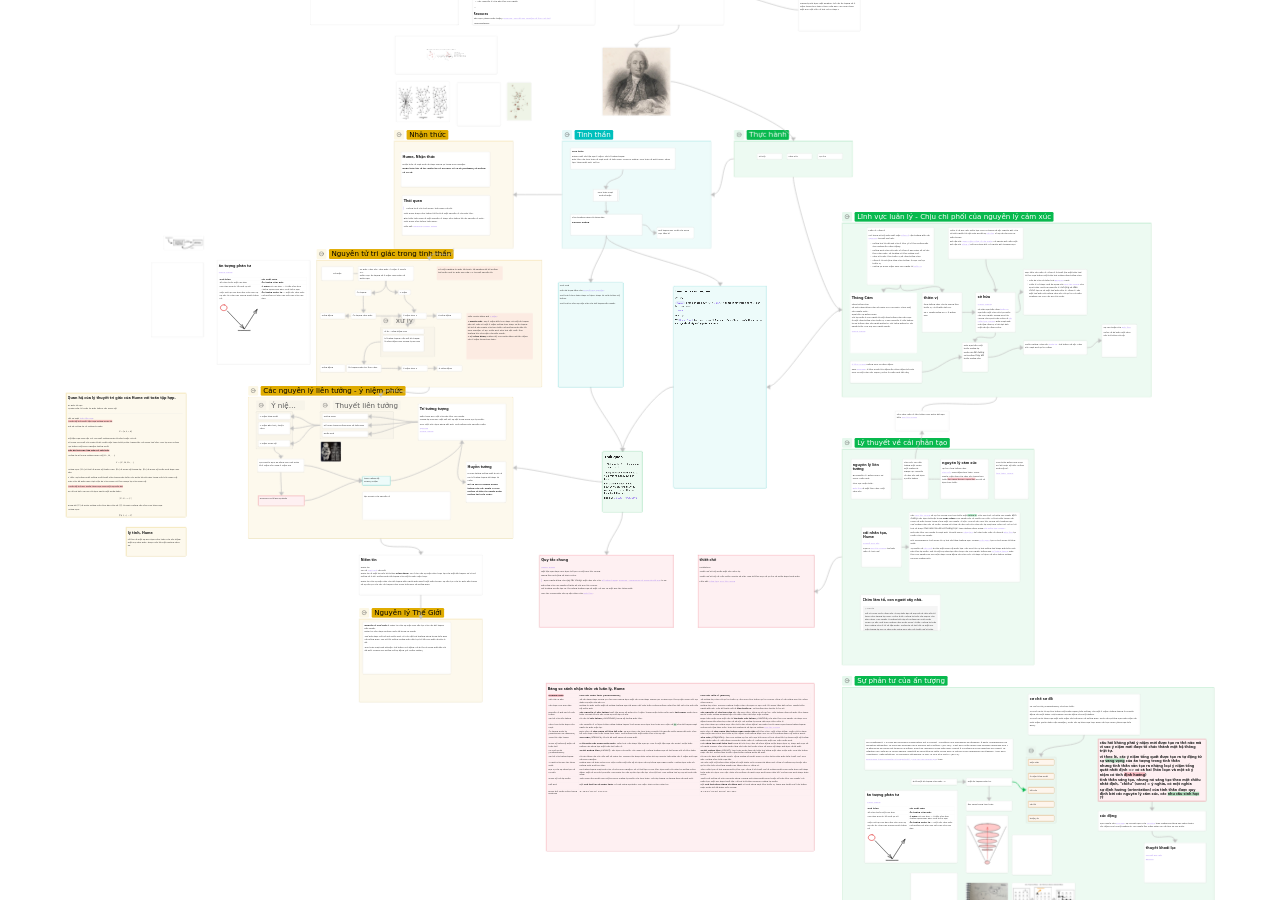
==== commit 1aa8dda0: "Add files via upload" ====
--- a/index.html
+++ b/index.html
@@ -1,88 +1,239 @@
 <!DOCTYPE html> <html lang="vi"><head>
 <title>Lớp triết - Hume</title>
 <base href=".">
-<meta name="pathname" content="lớp-triết-hume.html">
-<meta name="description" content="Triết học Pháp Quyền - Lớp triết - Hume">
+<meta name="pathname" content="Lớp triết - Hume.html">
+<meta name="description" content="index - Lớp triết - Hume">
 <meta property="og:title" content="Lớp triết - Hume">
-<meta property="og:description" content="Triết học Pháp Quyền - Lớp triết - Hume">
+<meta property="og:description" content="index - Lớp triết - Hume">
 <meta property="og:type" content="website">
-<meta property="og:url" content="lớp-triết-hume.html">
-<meta property="og:image" content="09-attachment/lock,-chân-dung.png">
-<meta charset="UTF-8"><meta property="og:site_name" content="Triết học Pháp Quyền"><meta name="viewport" content="width=device-width, initial-scale=1.0, user-scalable=yes, minimum-scale=1.0, maximum-scale=5.0"><link rel="alternate" type="application/rss+xml" title="RSS Feed" href="site-lib/rss.xml"><script async="" id="webpage-script" src="site-lib/scripts/webpage.js" onload="this.onload=null;this.setAttribute(&quot;loaded&quot;, &quot;true&quot;)"></script><script async="" id="graph-wasm-script" src="site-lib/scripts/graph-wasm.js" onload="this.onload=null;this.setAttribute(&quot;loaded&quot;, &quot;true&quot;)"></script><script async="" id="graph-render-worker-script" src="site-lib/scripts/graph-render-worker.js" onload="this.onload=null;this.setAttribute(&quot;loaded&quot;, &quot;true&quot;)"></script><link rel="icon" href="site-lib/media/favicon.png"><link rel="stylesheet" href="site-lib/styles/obsidian.css"><link rel="stylesheet" href="site-lib/styles/theme.css"><link rel="preload" href="site-lib/styles/global-variable-styles.css" as="style" onload="this.onload=null;this.rel='stylesheet'"><noscript><link rel="stylesheet" href="site-lib/styles/global-variable-styles.css"></noscript><link rel="preload" href="site-lib/styles/main-styles.css" as="style" onload="this.onload=null;this.rel='stylesheet'"><noscript><link rel="stylesheet" href="site-lib/styles/main-styles.css"></noscript><style>body{--line-width:40em;--line-width-adaptive:40em;--file-line-width:40em;--sidebar-width:min(20em, 80vw);--collapse-arrow-size:11px;--tree-vertical-spacing:1.3em;--sidebar-margin:12px}:root{background-color:#202124}.sidebar{height:100%;font-size:14px;z-index:10;min-width:calc(var(--sidebar-width) + var(--divider-width-hover));max-width:calc(var(--sidebar-width) + var(--divider-width-hover));position:relative;overflow:hidden;overflow:clip;transition:min-width ease-in-out,max-width ease-in-out;transition-duration:.2s;contain:size}#left-sidebar{left:0}#right-sidebar{right:0}.sidebar.is-collapsed{min-width:0;max-width:0}.sidebar.floating{position:absolute}.sidebar .leaf-content{height:100%;min-width:calc(var(--sidebar-width) - var(--divider-width-hover));top:0;padding:var(--sidebar-margin);padding-top:4em;line-height:var(--line-height-tight);background-color:var(--background-secondary);transition:background-color,border-right,border-left,box-shadow;transition-duration:var(--color-fade-speed);transition-timing-function:ease-in-out;position:absolute;display:flex;flex-direction:column}.sidebar:not(.is-collapsed) .leaf-content{min-width:calc(max(100%,var(--sidebar-width)) - 3px);max-width:calc(max(100%,var(--sidebar-width)) - 3px)}#left-sidebar-content{left:0;border-top-right-radius:var(--radius-l);border-bottom-right-radius:var(--radius-l)}#right-sidebar-content{right:0;border-top-left-radius:var(--radius-l);border-bottom-left-radius:var(--radius-l)}.sidebar #left-sidebar-content,.sidebar #right-sidebar-content{contain:none!important;container-type:normal!important;animation:none!important}.sidebar:has(.leaf-content:empty):has(.topbar-content:empty){display:none}.sidebar-topbar{height:calc(2.3em + 2 * var(--sidebar-margin));width:var(--sidebar-width);padding:var(--sidebar-margin);z-index:1;position:fixed;display:flex;align-items:center;transition:width ease-in-out;transition-duration:inherit}.sidebar.is-collapsed .sidebar-topbar{width:calc(2.3em + var(--sidebar-margin) * 2)}.sidebar .sidebar-topbar.is-collapsed{width:0}#left-sidebar .sidebar-topbar{left:0;flex-direction:row;border-top-right-radius:var(--radius-l)}#right-sidebar .sidebar-topbar{right:0;flex-direction:row-reverse;border-top-left-radius:var(--radius-l)}#left-sidebar .topbar-content{margin-right:calc(2.3em + var(--sidebar-margin));flex-direction:row}#right-sidebar .topbar-content{margin-left:calc(2.3em + var(--sidebar-margin));flex-direction:row-reverse}.topbar-content{overflow:hidden visible;overflow:clip visible;width:100%;height:100%;display:flex;align-items:center;transition:inherit}.sidebar.is-collapsed .topbar-content{width:0;transition:inherit}.clickable-icon.sidebar-collapse-icon{background-color:transparent;color:var(--icon-color-focused);padding:2px!important;margin:0!important;height:100%!important;width:2.3em!important;margin-inline:0.14em!important;position:absolute}#left-sidebar .clickable-icon.sidebar-collapse-icon{transform:rotateY(180deg);right:var(--sidebar-margin)}#right-sidebar .clickable-icon.sidebar-collapse-icon{transform:rotateY(180deg);left:var(--sidebar-margin)}.clickable-icon.sidebar-collapse-icon svg.svg-icon{width:100%;height:100%}.feature-title{margin-left:1px;text-transform:uppercase;letter-spacing:.06em;margin-top:.75em;margin-bottom:.75em}.feature-header{display:flex;align-items:center;padding-top:0;font-size:1em;padding-left:0}body.floating-sidebars .sidebar{position:absolute}body{transition:background-color var(--color-fade-speed) ease-in-out}#navbar:not(:empty){display:flex;align-items:center;justify-content:space-between;padding:.5em 1em;width:100%}#main{display:flex;flex-direction:column;height:100%;width:100%;align-items:stretch;justify-content:center}#main-horizontal{display:flex;flex-direction:row;flex-grow:1;width:100%;align-items:stretch;justify-content:center}#center-content{flex-basis:100%;max-width:100%;width:100%;height:100%;display:flex;flex-direction:column;align-items:center;transition:opacity .2s ease-in-out;contain:inline-size}.hide{opacity:0!important;transition:opacity .2s ease-in-out;pointer-events:none}#center-content>.obsidian-document{padding-left:2em;padding-right:1em;margin-bottom:0;width:100%;width:-webkit-fill-available;width:-moz-available;width:fill-available;transition:background-color var(--color-fade-speed) ease-in-out;border-top-right-radius:var(--window-radius,var(--radius-m));border-top-left-radius:var(--window-radius,var(--radius-m));overflow-x:hidden!important;overflow-y:auto!important;display:flex!important;flex-direction:column!important;align-items:center!important;contain:inline-size}body #center-content>.obsidian-document>.markdown-preview-sizer{padding-bottom:80vh;width:100%;max-width:var(--line-width);flex-basis:var(--line-width);transition:background-color var(--color-fade-speed) ease-in-out;contain:inline-size}#center-content>.obsidian-document>div{width:100%!important;transition:background-color var(--color-fade-speed) ease-in-out;contain:inline-size}#center-content>.obsidian-document:not([data-type=markdown]).embed{display:flex;padding:1em;height:100%;width:100%;align-items:center;justify-content:center}#center-content>.obsidian-document:not([data-type=markdown]).embed>*{max-width:100%;max-height:100%;object-fit:contain}:not(h1,h2,h3,h4,h5,h6,li):has(> :is(.math,table)){overflow-x:auto!important}#center-content>.obsidian-document:not([data-type=markdown]){overflow-x:auto;contain:content;padding:0;margin:0;height:100%}.obsidian-document[data-type=attachment]{display:flex;flex-direction:column;align-items:center;justify-content:center;height:100%;width:100%}.obsidian-document[data-type=attachment]>*{outline:0;border:none;box-shadow:none}.obsidian-document[data-type=attachment] :is(img){max-width:90%;max-height:90%;object-fit:contain}.obsidian-document[data-type=attachment]>:is(audio){width:100%;max-width:min(90%,var(--line-width))}.obsidian-document[data-type=attachment]>:is(embed,iframe,video){width:100%;height:100%;max-width:100%;max-height:100%;object-fit:contain}.canvas-wrapper>:is(.header,.footer){z-index:100;position:absolute;display:flex;justify-content:center;flex-direction:column;width:100%;align-items:center}.scroll-highlight{position:absolute;width:100%;height:100%;pointer-events:none;z-index:1000;background-color:hsla(var(--color-accent-hsl),.25);opacity:0;padding:1em;inset:50%;translate:-50% -50%;border-radius:var(--radius-s)}</style><script defer="">async function loadIncludes(){let e=document.querySelectorAll("link[itemprop='include']");for(const t of e){let e=t.getAttribute("href");try{let o="";if(e.startsWith("https:")||e.startsWith("http:")||"file:"!=window.location.protocol){const n=await fetch(e);if(!n.ok){console.log("Could not include file: "+e),t?.remove();continue}o=await n.text()}else{const t=document.getElementById(btoa(encodeURI(e)));if(t){const e=JSON.parse(decodeURI(atob(t.getAttribute("value")??"")));o=e?.data??""}}let n=document.createRange().createContextualFragment(o);t.before(n),t.remove(),console.log("Included text: "+o),console.log("Included file: "+e)}catch(o){t?.remove(),console.log("Could not include file: "+e,o);continue}}}document.addEventListener("DOMContentLoaded",(()=>{loadIncludes()}));let isFileProtocol="file:"==location.protocol;function waitLoadScripts(e,t){let o=e.map((e=>document.getElementById(e+"-script")));!function e(n){let l=o[n],c=n+1;l?(l&&"true"!=l.getAttribute("loaded")||n<o.length&&e(c),n<o.length&&l.addEventListener("load",(()=>e(c)))):n<o.length?e(c):t()}(0)}</script></head><body class="publish css-settings-manager show-inline-title show-ribbon is-focused"><script defer="">let theme=localStorage.getItem("theme")||(window.matchMedia("(prefers-color-scheme: dark)").matches?"dark":"light");"dark"==theme?(document.body.classList.add("theme-dark"),document.body.classList.remove("theme-light")):(document.body.classList.add("theme-light"),document.body.classList.remove("theme-dark")),window.innerWidth<480?document.body.classList.add("is-phone"):window.innerWidth<768?document.body.classList.add("is-tablet"):window.innerWidth<1024?document.body.classList.add("is-small-screen"):document.body.classList.add("is-large-screen")</script><div class="parsed-feature-container" style="display: contents;"><link itemprop="include" href="site-lib/html/custom-head-content-content.html"></div><div id="main"><div id="navbar"></div><div id="main-horizontal"><div id="left-content" class="leaf" style="--sidebar-width: var(--sidebar-width-left);"><div id="left-sidebar" class="sidebar"><div class="sidebar-handle"></div><div class="sidebar-topbar"><div class="topbar-content"><div id="search-container"><div id="search-wrapper"><input enterkeyhint="search" type="search" spellcheck="false" placeholder="Search..."><div aria-label="Clear search" id="search-clear-button"></div></div></div></div><div class="clickable-icon sidebar-collapse-icon"><svg xmlns="http://www.w3.org/2000/svg" width="100%" height="100%" viewBox="0 0 24 24" fill="none" stroke="currentColor" stroke-width="3" stroke-linecap="round" stroke-linejoin="round" class="svg-icon"><path d="M21 3H3C1.89543 3 1 3.89543 1 5V19C1 20.1046 1.89543 21 3 21H21C22.1046 21 23 20.1046 23 19V5C23 3.89543 22.1046 3 21 3Z"></path><path d="M10 4V20"></path><path d="M4 7H7"></path><path d="M4 10H7"></path><path d="M4 13H7"></path></svg></div></div><div class="sidebar-content-wrapper"><div id="left-sidebar-content" class="leaf-content"><link itemprop="include" href="site-lib/html/file-tree-content.html"></div></div><script defer="">let ls = document.querySelector("#left-sidebar"); ls.classList.toggle("is-collapsed", window.innerWidth < 768); ls.style.setProperty("--sidebar-width", localStorage.getItem("sidebar-left-width"));</script></div></div><div id="center-content" class="leaf"><div class="view-content obsidian-document" data-type="canvas"><style id="MJX-CHTML-styles">mjx-container[overflow=scroll][display]{overflow:auto clip;min-width:initial!important}mjx-container[overflow=truncate][display]{overflow:hidden clip;min-width:initial!important}mjx-container[display]{display:block;text-align:center;justify-content:center;margin:.7em 0;padding:.3em 2px}mjx-container[display][width=full]{display:flex}mjx-container[justify=left]{text-align:left;justify-content:left}mjx-container[justify=right]{text-align:right;justify-content:right}mjx-container[jax=CHTML]{white-space:nowrap}mjx-mi>mjx-c,mjx-mn>mjx-c,mjx-mo>mjx-c,mjx-ms>mjx-c,mjx-mtext>mjx-c{clip-path:polygon(-1em -2px,calc(100% + 1em) -2px,calc(100% + 1em) calc(100% + 2px),-1em calc(100% + 2px)) padding-box}mjx-stretchy-h{clip-path:polygon(0px -2px,100% -2px,100% calc(100% + 2px),0px calc(100% + 2px)) padding-box;display:inline-block}mjx-stretchy-v{clip-path:polygon(-2px 0px,calc(100% + 2px) 0px,calc(100% + 2px) 100%,-2px 100%) padding-box;display:inline-block;text-align:center}mjx-container [space="1"]{margin-left:.111em}mjx-container [space="2"]{margin-left:.167em}mjx-container [space="3"]{margin-left:.222em}mjx-container [space="4"]{margin-left:.278em}mjx-container [space="5"]{margin-left:.333em}mjx-container [rspace="1"]{margin-right:.111em}mjx-container [rspace="2"]{margin-right:.167em}mjx-container [rspace="3"]{margin-right:.222em}mjx-container [rspace="4"]{margin-right:.278em}mjx-container [rspace="5"]{margin-right:.333em}mjx-container [size="s"]{font-size:70.7%}mjx-container [size=ss]{font-size:50%}mjx-container [size=Tn]{font-size:60%}mjx-container [size=sm]{font-size:85%}mjx-container [size=lg]{font-size:120%}mjx-container [size=Lg]{font-size:144%}mjx-container [size=LG]{font-size:173%}mjx-container [size=hg]{font-size:207%}mjx-container [size=HG]{font-size:249%}mjx-container [width=full]{width:100%}mjx-box{display:inline-block}mjx-block{display:block}mjx-itable{display:inline-table}mjx-row{display:table-row}mjx-row>mjx-base,mjx-row>mjx-cell,mjx-row>mjx-den,mjx-row>mjx-over,mjx-row>mjx-under{display:table-cell}mjx-container [inline-breaks]{display:inline}mjx-container .mjx-selected{outline:black solid 2px}@media (prefers-color-scheme:dark){mjx-container .mjx-selected{outline:rgb(200,200,200) solid 2px}}mjx-mtext{display:inline-block}mjx-mstyle{display:inline-block}mjx-merror{display:inline-block;color:red;background-color:#ff0}mjx-mphantom{visibility:hidden}mjx-container[has-speech=true]{position:relative;cursor:default}mjx-speech{position:absolute;z-index:-1;inset:0px}mjx-speech:focus{outline:0}mjx-container a[data-mjx-href]{color:linktext;cursor:pointer}mjx-container a[data-mjx-href].mjx-visited{color:visitedtext}mjx-container>mjx-help{display:none;position:absolute;top:-.3em;right:-.5em;width:.6em;height:.6em;cursor:pointer}mjx-container[display=true]>mjx-help{position:sticky;bottom:100%;left:0;margin:-.3em -.5em 0 -.1em;right:0;top:initial}mjx-help>svg{stroke:black;width:100%;height:100%}mjx-help>svg>circle{stroke-width:1.5px;cx:9px;cy:9px;r:9px;fill:white}mjx-help>svg>circle:nth-child(2){fill:var(--mjx-bg1-color);r:7px}mjx-help>svg>line{stroke-width:2.5px;stroke-linecap:round}mjx-help:hover>svg>circle:nth-child(2){fill:white}mjx-container.mjx-explorer-active>mjx-help{display:inline-flex;align-items:center}@media (prefers-color-scheme:dark){mjx-help>svg{stroke:rgb(224,224,224)}mjx-help>svg>circle{fill:rgb(64,64,64)}mjx-help>svg>circle:nth-child(2){fill:rgba(132,132,255,0.3)}mjx-help:hover>svg>circle:nth-child(2){stroke:rgb(170,170,170);fill:rgb(64,64,64)}}mjx-math{display:inline-block;text-align:left;line-height:0;text-indent:0;font-style:normal;font-weight:400;font-size:100%;font-size-adjust:none;letter-spacing:normal;overflow-wrap:normal;word-spacing:normal;direction:ltr;padding:1px 0}mjx-container[jax=CHTML][display=true] mjx-math{padding:0}mjx-math[breakable]{display:inline}mjx-container[jax=CHTML] mjx-break{white-space:normal;line-height:0;clip-path:rect(0px 0px 0px 0px);font-family:MJX-BRK!important}mjx-break[size="0"]{letter-spacing:-.999em}mjx-break[size="1"]{letter-spacing:-.889em}mjx-break[size="2"]{letter-spacing:-.833em}mjx-break[size="3"]{letter-spacing:-.778em}mjx-break[size="4"]{letter-spacing:-.722em}mjx-break[size="5"]{letter-spacing:-.667em}mjx-mi{display:inline-block;text-align:left}mjx-c{display:inline-block;width:0;text-align:right}mjx-utext{display:inline-block;padding:.75em 0 .2em}mjx-mo{display:inline-block;text-align:left}mjx-stretchy-h>mjx-beg,mjx-stretchy-h>mjx-end,mjx-stretchy-h>mjx-ext,mjx-stretchy-h>mjx-mid{display:inline-block;width:0;text-align:right}mjx-stretchy-h>mjx-ext{clip-path:polygon(0px -1em,100% -1em,100% calc(100% + 1em),0px calc(100% + 1em)) padding-box;width:100%;border:0 solid transparent;box-sizing:border-box;text-align:left}mjx-stretchy-v>mjx-beg,mjx-stretchy-v>mjx-end,mjx-stretchy-v>mjx-ext,mjx-stretchy-v>mjx-mid{display:block;height:0;margin:0 auto}mjx-stretchy-v>mjx-ext>mjx-spacer{display:block}mjx-stretchy-v>mjx-ext{clip-path:polygon(-1em 0px,calc(100% + 1em) 0px,calc(100% + 1em) 100%,-1em 100%) padding-box;height:100%;border:.1px solid transparent;box-sizing:border-box;white-space:pre}mjx-mark{display:inline-block;height:0}mjx-msub{display:inline-block;text-align:left}mjx-msubsup{display:inline-block;text-align:left}mjx-script{display:inline-block;padding-right:.05em;padding-left:.033em}mjx-script>mjx-spacer{display:block}mjx-mn{display:inline-block;text-align:left}mjx-texatom{display:inline-block;text-align:left}mjx-container[jax=CHTML]>mjx-math.TEX-N[breakable]>*{font-family:MJX-TEX-ZERO,MJX-TEX-N}.TEX-N{font-family:MJX-TEX-ZERO,MJX-TEX-N}.TEX-B{font-family:MJX-TEX-ZERO,MJX-TEX-B}.TEX-I{font-family:MJX-TEX-ZERO,MJX-TEX-I}.TEX-BI{font-family:MJX-TEX-ZERO,MJX-TEX-BI}.TEX-F{font-family:MJX-TEX-ZERO,MJX-TEX-F}.TEX-FB{font-family:MJX-TEX-ZERO,MJX-TEX-FB}.TEX-SS{font-family:MJX-TEX-ZERO,MJX-TEX-SS}.TEX-SSB{font-family:MJX-TEX-ZERO,MJX-TEX-SSB}.TEX-SSI{font-family:MJX-TEX-ZERO,MJX-TEX-SSI}.TEX-M{font-family:MJX-TEX-ZERO,MJX-TEX-M}.TEX-SO{font-family:MJX-TEX-ZERO,MJX-TEX-SO}.TEX-LO{font-family:MJX-TEX-ZERO,MJX-TEX-LO}.TEX-C{font-family:MJX-TEX-ZERO,MJX-TEX-C}.TEX-CB{font-family:MJX-TEX-ZERO,MJX-TEX-CB}.TEX-OS{font-family:MJX-TEX-ZERO,MJX-TEX-OS}.TEX-OB{font-family:MJX-TEX-ZERO,MJX-TEX-OB}.TEX-MI{font-family:MJX-TEX-ZERO,MJX-TEX-MI}.TEX-V{font-family:MJX-TEX-ZERO,MJX-TEX-V}.TEX-S3{font-family:MJX-TEX-ZERO,MJX-TEX-S3}.TEX-S4{font-family:MJX-TEX-ZERO,MJX-TEX-S4}.MHC-M{font-family:MJX-TEX-ZERO,MJX-MHC-M}.MHC-N{font-family:MJX-TEX-ZERO,MJX-MHC-N}@font-face{font-family:MJX-MHC-M;src:url("site-lib/fonts/mjx-mhc-m.woff2") format("woff2")}@font-face{font-family:MJX-MHC-N;src:url("site-lib/fonts/mjx-mhc-n.woff2") format("woff2")}@font-face{font-family:MJX-TEX-ZERO;src:url("site-lib/fonts/mjx-tex-zero.woff2") format("woff2")}@font-face{font-family:MJX-BRK;src:url("site-lib/fonts/mjx-tex-brk.woff2") format("woff2")}@font-face{font-family:MJX-TEX-N;src:url("site-lib/fonts/mjx-tex-n.woff2") format("woff2")}@font-face{font-family:MJX-TEX-B;src:url("site-lib/fonts/mjx-tex-b.woff2") format("woff2")}@font-face{font-family:MJX-TEX-I;src:url("site-lib/fonts/mjx-tex-i.woff2") format("woff2")}@font-face{font-family:MJX-TEX-BI;src:url("site-lib/fonts/mjx-tex-bi.woff2") format("woff2")}@font-face{font-family:MJX-TEX-F;src:url("site-lib/fonts/mjx-tex-f.woff2") format("woff2")}@font-face{font-family:MJX-TEX-FB;src:url("site-lib/fonts/mjx-tex-fb.woff2") format("woff2")}@font-face{font-family:MJX-TEX-SS;src:url("site-lib/fonts/mjx-tex-ss.woff2") format("woff2")}@font-face{font-family:MJX-TEX-SSB;src:url("site-lib/fonts/mjx-tex-ssb.woff2") format("woff2")}@font-face{font-family:MJX-TEX-SSI;src:url("site-lib/fonts/mjx-tex-ssi.woff2") format("woff2")}@font-face{font-family:MJX-TEX-M;src:url("site-lib/fonts/mjx-tex-m.woff2") format("woff2")}@font-face{font-family:MJX-TEX-SO;src:url("site-lib/fonts/mjx-tex-so.woff2") format("woff2")}@font-face{font-family:MJX-TEX-LO;src:url("site-lib/fonts/mjx-tex-lo.woff2") format("woff2")}@font-face{font-family:MJX-TEX-C;src:url("site-lib/fonts/mjx-tex-c.woff2") format("woff2")}@font-face{font-family:MJX-TEX-CB;src:url("site-lib/fonts/mjx-tex-cb.woff2") format("woff2")}@font-face{font-family:MJX-TEX-OS;src:url("site-lib/fonts/mjx-tex-os.woff2") format("woff2")}@font-face{font-family:MJX-TEX-OB;src:url("site-lib/fonts/mjx-tex-ob.woff2") format("woff2")}@font-face{font-family:MJX-TEX-MI;src:url("site-lib/fonts/mjx-tex-mi.woff2") format("woff2")}@font-face{font-family:MJX-TEX-V;src:url("site-lib/fonts/mjx-tex-v.woff2") format("woff2")}@font-face{font-family:MJX-TEX-S3;src:url("site-lib/fonts/mjx-tex-s3.woff2") format("woff2")}@font-face{font-family:MJX-TEX-S4;src:url("site-lib/fonts/mjx-tex-s4.woff2") format("woff2")}mjx-c.mjx-c1D443{padding:.683em .751em 0 0}mjx-c.mjx-c3D{padding:.367em .778em 0 0}mjx-c.mjx-c7B{padding:.75em .5em .25em 0}mjx-c.mjx-c1D44E{padding:.441em .529em .01em 0}mjx-c.mjx-c2C{padding:.121em .278em .194em 0}mjx-c.mjx-c1D44F{padding:.694em .429em .011em 0}mjx-c.mjx-c1D450{padding:.442em .433em .011em 0}mjx-c.mjx-c1D451{padding:.694em .523em .01em 0}mjx-c.mjx-c7D{padding:.75em .5em .25em 0}mjx-c.mjx-c28{padding:.75em .389em .25em 0}mjx-c.mjx-c1D445{padding:.683em .759em .021em 0}mjx-c.mjx-c31{padding:.666em .5em 0 0}mjx-c.mjx-c32{padding:.666em .5em 0 0}mjx-c.mjx-c2026{padding:.12em 1.172em 0 0}mjx-c.mjx-c29{padding:.75em .389em .25em 0}mjx-c.mjx-c45.TEX-C{padding:.705em .564em .022em 0}mjx-c.mjx-c33{padding:.665em .5em .022em 0}mjx-c.mjx-c5B{padding:.75em .278em .25em 0}mjx-c.mjx-c3A3{padding:.683em .722em 0 0}mjx-c.mjx-c3A{padding:.43em .278em 0 0}mjx-c.mjx-c58.TEX-C{padding:.683em .807em 0 0}mjx-c.mjx-c27F6{padding:.511em 1.638em .011em 0}mjx-c.mjx-c59.TEX-C{padding:.683em .714em .143em 0}mjx-c.mjx-c5D{padding:.75em .278em .25em 0}mjx-c.mjx-c1D446{padding:.705em .645em .022em 0}</style><div class="canvas-wrapper node-insert-event" tabindex="-1" data-ignore-swipe="true" data-disable-font-size-relative-to-zoom="false" data-hide-background-grid-when-in-readonly="true" data-reading-mode-fix-enabled="false" data-collapsible-groups-feature-enabled="true" data-collapsed-group-preview-on-drag="true" data-allow-floating-edge-creation="true" style="--zoom-multiplier: 3.2907390377594736;"><svg class="canvas-background"><pattern id="f2c4f10864158574" patternUnits="userSpaceOnUse" x="498.5103184211267" y="390.45688223204485" width="14.775190742982629" height="14.775190742982629"><circle cx="0.7" cy="0.7" r="0.7"></circle></pattern><rect x="0" y="0" width="100%" height="100%" fill="url(#f2c4f10864158574)"></rect></svg><div class="canvas-card-menu" style="z-index: 79;"><div class="canvas-card-menu-button mod-draggable" aria-label="Kéo để thêm thẻ" data-tooltip-position="top"><svg xmlns="http://www.w3.org/2000/svg" width="24" height="24" viewBox="0 0 24 24" fill="none" stroke="currentColor" stroke-width="2" stroke-linecap="round" stroke-linejoin="round" class="svg-icon lucide-sticky-note"><path d="M21 9a2.4 2.4 0 0 0-.706-1.706l-3.588-3.588A2.4 2.4 0 0 0 15 3H5a2 2 0 0 0-2 2v14a2 2 0 0 0 2 2h14a2 2 0 0 0 2-2z"></path><path d="M15 3v5a1 1 0 0 0 1 1h5"></path></svg></div><div class="canvas-card-menu-button mod-draggable" aria-label="Kéo để thêm ghi chú từ kho lưu trữ" data-tooltip-position="top"><svg xmlns="http://www.w3.org/2000/svg" width="24" height="24" viewBox="0 0 24 24" fill="none" stroke="currentColor" stroke-width="2" stroke-linecap="round" stroke-linejoin="round" class="svg-icon lucide-file-text"><path d="M6 22a2 2 0 0 1-2-2V4a2 2 0 0 1 2-2h8a2.4 2.4 0 0 1 1.704.706l3.588 3.588A2.4 2.4 0 0 1 20 8v12a2 2 0 0 1-2 2z"></path><path d="M14 2v5a1 1 0 0 0 1 1h5"></path><path d="M10 9H8"></path><path d="M16 13H8"></path><path d="M16 17H8"></path></svg></div><div class="canvas-card-menu-button mod-draggable" aria-label="Kéo để thêm phương tiện từ kho lưu trữ" data-tooltip-position="top"><svg xmlns="http://www.w3.org/2000/svg" width="24" height="24" viewBox="0 0 24 24" fill="none" stroke="currentColor" stroke-width="2" stroke-linecap="round" stroke-linejoin="round" class="svg-icon lucide-file-image"><path d="M6 22a2 2 0 0 1-2-2V4a2 2 0 0 1 2-2h8a2.4 2.4 0 0 1 1.704.706l3.588 3.588A2.4 2.4 0 0 1 20 8v12a2 2 0 0 1-2 2z"></path><path d="M14 2v5a1 1 0 0 0 1 1h5"></path><circle cx="10" cy="12" r="2"></circle><path d="m20 17-1.296-1.296a2.41 2.41 0 0 0-3.408 0L9 22"></path></svg></div><div id="new-slide" class="canvas-card-menu-button mod-draggable" aria-label="Drag to add slide" data-tooltip-position="top"><svg xmlns="http://www.w3.org/2000/svg" width="24" height="24" viewBox="0 0 24 24" fill="none" stroke="currentColor" stroke-width="2" stroke-linecap="round" stroke-linejoin="round" class="svg-icon lucide-gallery-vertical"><path d="M3 2h18"></path><rect x="3" y="6" width="18" height="12" rx="2"></rect><path d="M3 22h18"></path></svg></div><div id="create-group" class="canvas-card-menu-button mod-draggable" aria-label="Drag to add group" data-tooltip-position="top"><svg xmlns="http://www.w3.org/2000/svg" width="24" height="24" viewBox="0 0 24 24" fill="none" stroke="currentColor" stroke-width="2" stroke-linecap="round" stroke-linejoin="round" class="svg-icon lucide-group"><path d="M3 7V5c0-1.1.9-2 2-2h2"></path><path d="M17 3h2c1.1 0 2 .9 2 2v2"></path><path d="M21 17v2c0 1.1-.9 2-2 2h-2"></path><path d="M7 21H5c-1.1 0-2-.9-2-2v-2"></path><rect x="7" y="7" width="7" height="5" rx="1"></rect><rect x="10" y="12" width="7" height="5" rx="1"></rect></svg></div></div><div class="canvas-controls" style="z-index: 79;"><div class="canvas-control-group mod-raised"><div class="canvas-control-item" aria-label="Cài đặt Bảng" data-tooltip-position="left"><svg xmlns="http://www.w3.org/2000/svg" width="24" height="24" viewBox="0 0 24 24" fill="none" stroke="currentColor" stroke-width="2" stroke-linecap="round" stroke-linejoin="round" class="svg-icon lucide-settings"><path d="M9.671 4.136a2.34 2.34 0 0 1 4.659 0 2.34 2.34 0 0 0 3.319 1.915 2.34 2.34 0 0 1 2.33 4.033 2.34 2.34 0 0 0 0 3.831 2.34 2.34 0 0 1-2.33 4.033 2.34 2.34 0 0 0-3.319 1.915 2.34 2.34 0 0 1-4.659 0 2.34 2.34 0 0 0-3.32-1.915 2.34 2.34 0 0 1-2.33-4.033 2.34 2.34 0 0 0 0-3.831A2.34 2.34 0 0 1 6.35 6.051a2.34 2.34 0 0 0 3.319-1.915"></path><circle cx="12" cy="12" r="3"></circle></svg></div><div id="properties-button" class="canvas-control-item" aria-label="Properties" data-tooltip-position="left"><svg xmlns="http://www.w3.org/2000/svg" width="24" height="24" viewBox="0 0 24 24" fill="none" stroke="currentColor" stroke-width="2" stroke-linecap="round" stroke-linejoin="round" class="svg-icon lucide-info"><circle cx="12" cy="12" r="10"></circle><path d="M12 16v-4"></path><path d="M12 8h.01"></path></svg></div><div id="focus-mode-toggle" class="canvas-control-item" aria-label="Focus Mode" data-tooltip-position="left"><svg xmlns="http://www.w3.org/2000/svg" width="24" height="24" viewBox="0 0 24 24" fill="none" stroke="currentColor" stroke-width="2" stroke-linecap="round" stroke-linejoin="round" class="svg-icon lucide-focus"><circle cx="12" cy="12" r="3"></circle><path d="M3 7V5a2 2 0 0 1 2-2h2"></path><path d="M17 3h2a2 2 0 0 1 2 2v2"></path><path d="M21 17v2a2 2 0 0 1-2 2h-2"></path><path d="M7 21H5a2 2 0 0 1-2-2v-2"></path></svg></div></div><div class="canvas-control-group mod-raised"><div class="canvas-control-item" aria-label="Phóng to" data-tooltip-position="left"><svg xmlns="http://www.w3.org/2000/svg" width="24" height="24" viewBox="0 0 24 24" fill="none" stroke="currentColor" stroke-width="2" stroke-linecap="round" stroke-linejoin="round" class="svg-icon lucide-plus"><path d="M5 12h14"></path><path d="M12 5v14"></path></svg></div><div class="canvas-control-item" aria-label="Đặt lại phóng to/thu nhỏ" data-tooltip-position="left"><svg xmlns="http://www.w3.org/2000/svg" width="24" height="24" viewBox="0 0 24 24" fill="none" stroke="currentColor" stroke-width="2" stroke-linecap="round" stroke-linejoin="round" class="svg-icon lucide-rotate-cw"><path d="M21 12a9 9 0 1 1-9-9c2.52 0 4.93 1 6.74 2.74L21 8"></path><path d="M21 3v5h-5"></path></svg></div><div class="canvas-control-item" aria-label="Thu phóng để vừa với khung
-(⇧ 1)" data-tooltip-position="left"><svg xmlns="http://www.w3.org/2000/svg" width="24" height="24" viewBox="0 0 24 24" fill="none" stroke="currentColor" stroke-width="2" stroke-linecap="round" stroke-linejoin="round" class="svg-icon lucide-maximize"><path d="M8 3H5a2 2 0 0 0-2 2v3"></path><path d="M21 8V5a2 2 0 0 0-2-2h-3"></path><path d="M3 16v3a2 2 0 0 0 2 2h3"></path><path d="M16 21h3a2 2 0 0 0 2-2v-3"></path></svg></div><div class="canvas-control-item" aria-label="Thu nhỏ" data-tooltip-position="left"><svg xmlns="http://www.w3.org/2000/svg" width="24" height="24" viewBox="0 0 24 24" fill="none" stroke="currentColor" stroke-width="2" stroke-linecap="round" stroke-linejoin="round" class="svg-icon lucide-minus"><path d="M5 12h14"></path></svg></div></div><div class="canvas-control-group mod-raised"><div class="canvas-control-item is-disabled" aria-label="Hoàn tác" data-tooltip-position="left"><svg xmlns="http://www.w3.org/2000/svg" width="24" height="24" viewBox="0 0 24 24" fill="none" stroke="currentColor" stroke-width="2" stroke-linecap="round" stroke-linejoin="round" class="svg-icon lucide-undo-2"><path d="M9 14 4 9l5-5"></path><path d="M4 9h10.5a5.5 5.5 0 0 1 5.5 5.5a5.5 5.5 0 0 1-5.5 5.5H11"></path></svg></div><div class="canvas-control-item is-disabled" aria-label="Làm lại" data-tooltip-position="left"><svg xmlns="http://www.w3.org/2000/svg" width="24" height="24" viewBox="0 0 24 24" fill="none" stroke="currentColor" stroke-width="2" stroke-linecap="round" stroke-linejoin="round" class="svg-icon lucide-redo-2"><path d="m15 14 5-5-5-5"></path><path d="M20 9H9.5A5.5 5.5 0 0 0 4 14.5A5.5 5.5 0 0 0 9.5 20H13"></path></svg></div></div><div class="canvas-control-group mod-raised"><div class="canvas-control-item" aria-label="Trợ giúp Bảng" data-tooltip-position="left"><svg xmlns="http://www.w3.org/2000/svg" width="24" height="24" viewBox="0 0 24 24" fill="none" stroke="currentColor" stroke-width="2" stroke-linecap="round" stroke-linejoin="round" class="svg-icon lucide-help-circle"><circle cx="12" cy="12" r="10"></circle><path d="M9.09 9a3 3 0 0 1 5.83 1c0 2-3 3-3 3"></path><path d="M12 17h.01"></path></svg></div></div></div><div class="canvas" style="transform: translate(492px, 402px) scale(0.0923449) translate(230.5px, -1565px);"><svg class="canvas-edges"></svg><svg class="canvas-edges"></svg><svg class="canvas-edges"><g><path class="canvas-interaction-path" d="M338 -1138 L345 -1138 M345,-1138 C495,-1138 660,-723.5 810,-723.5"></path><path class="canvas-display-path" d="M338 -1138 L345 -1138 M345,-1138 C495,-1138 660,-723.5 810,-723.5"></path></g><g><path class="canvas-interaction-path" d="M-111.5 -918 L-111.5 -911 M-111.5,-911 C-111.5,-761 -539,-440 -539,-290"></path><path class="canvas-display-path" d="M-111.5 -918 L-111.5 -911 M-111.5,-911 C-111.5,-761 -539,-440 -539,-290"></path></g><g><path class="canvas-interaction-path" d="M1351.5 -1730 L1351.5 -1723 M1351.5,-1723 C1351.5,-1573 495,-1138 345,-1138"></path><path class="canvas-display-path" d="M1351.5 -1730 L1351.5 -1723 M1351.5,-1723 C1351.5,-1573 495,-1138 345,-1138"></path></g><g><path class="canvas-interaction-path" d="M1217 -723.5 L1224 -723.5 M1224,-723.5 C1339.7305599226065,-723.5 1330.2694400773935,-658 1446,-658"></path><path class="canvas-display-path" d="M1217 -723.5 L1224 -723.5 M1224,-723.5 C1339.7305599226065,-723.5 1330.2694400773935,-658 1446,-658"></path></g><g><path class="canvas-interaction-path" d="M-879 57 L-886 57 M-886,57 C-1036,57 -1982,338 -1982,488"></path><path class="canvas-display-path" d="M-879 57 L-886 57 M-886,57 C-1036,57 -1982,338 -1982,488"></path></g><g><path class="canvas-interaction-path" d="M-140.5 -1824 L-140.5 -1831 M-140.5,-1831 C-140.5,-1927.1574230103947 -151.5,-1926.8425769896053 -151.5,-2023"></path><path class="canvas-display-path" d="M-140.5 -1824 L-140.5 -1831 M-140.5,-1831 C-140.5,-1927.1574230103947 -151.5,-1926.8425769896053 -151.5,-2023"></path></g><g><path class="canvas-interaction-path" d="M-199 57 L-192 57 M-192,57 C-42,57 818,338 818,488"></path><path class="canvas-display-path" d="M-199 57 L-192 57 M-192,57 C-42,57 818,338 818,488"></path></g><g><path class="canvas-interaction-path" d="M-745 1550 L-745 1557 M-745,1557 C-745,1658.0881422324103 -927.5,1542.9118577675897 -927.5,1644"></path><path class="canvas-display-path" d="M-745 1550 L-745 1557 M-745,1557 C-745,1658.0881422324103 -927.5,1542.9118577675897 -927.5,1644"></path></g><g><path class="canvas-interaction-path" d="M-386 1444 L-379 1444 M-379,1444 C-300.262699436671,1444 -341.737300563329,1337.5 -263,1337.5"></path><path class="canvas-display-path" d="M-386 1444 L-379 1444 M-379,1444 C-300.262699436671,1444 -341.737300563329,1337.5 -263,1337.5"></path></g><g><path class="canvas-interaction-path" d="M-601 2173.5 L-594 2173.5 M-594,2173.5 C-444,2173.5 -321,2921 -171,2921"></path><path class="canvas-display-path" d="M-601 2173.5 L-594 2173.5 M-594,2173.5 C-444,2173.5 -321,2921 -171,2921"></path></g><g><path class="canvas-interaction-path" d="M-595.5 984 L-595.5 991 M-595.5,991 C-595.5,1101.2205175999459 -745,1042.7794824000541 -745,1153"></path><path class="canvas-display-path" d="M-595.5 984 L-595.5 991 M-595.5,991 C-595.5,1101.2205175999459 -745,1042.7794824000541 -745,1153"></path></g><g><path class="canvas-interaction-path" d="M-745 1280 L-745 1287 M-745,1287 C-745,1357 -745,1261 -745,1331"></path><path class="canvas-display-path" d="M-745 1280 L-745 1287 M-745,1287 C-745,1357 -745,1261 -745,1331"></path></g><g><path class="canvas-interaction-path" d="M3183 2920 L3183 2913 M3183,2913 C3183,2819.608016939354 3066.5,2860.391983060646 3066.5,2767"></path><path class="canvas-display-path" d="M3183 2920 L3183 2913 M3183,2913 C3183,2819.608016939354 3066.5,2860.391983060646 3066.5,2767"></path></g><g><path class="canvas-interaction-path" d="M2799 3520 L2806 3520 M2806,3520 C2876,3520 2836,3520 2906,3520 M2906 3520 L2913 3520"></path><path class="canvas-display-path" d="M2799 3520 L2806 3520 M2806,3520 C2876,3520 2836,3520 2906,3520 M2906 3520 L2913 3520"></path></g><g><path class="canvas-interaction-path" d="M3173 3520 L3180 3520 M3180,3520 C3250,3520 3216,3520 3286,3520 M3286 3520 L3293 3520"></path><path class="canvas-display-path" d="M3173 3520 L3180 3520 M3180,3520 C3250,3520 3216,3520 3286,3520 M3286 3520 L3293 3520"></path></g><g><path class="canvas-interaction-path" d="M3043 3320 L3043 3313 M3043,3313 C3043,3196.599828178821 3183,3243.400171821179 3183,3127"></path><path class="canvas-display-path" d="M3043 3320 L3043 3313 M3043,3313 C3043,3196.599828178821 3183,3243.400171821179 3183,3127"></path></g><g><path class="canvas-interaction-path" d="M3970 2350 L3977 2350 M3977,2350 C4088.159794890059,2350 4014.840205109941,2185 4126,2185"></path><path class="canvas-display-path" d="M3970 2350 L3977 2350 M3977,2350 C4088.159794890059,2350 4014.840205109941,2185 4126,2185"></path></g><g><path class="canvas-interaction-path" d="M4233 1857 L4226 1857 M4226,1857 C4088.8632069793084,1857 4114.136793020692,1972 3977,1972"></path><path class="canvas-display-path" d="M4233 1857 L4226 1857 M4226,1857 C4088.8632069793084,1857 4114.136793020692,1972 3977,1972"></path></g><g><path class="canvas-interaction-path" d="M2573 2530 L2580 2530 M2580,2530 C2668,2530 2668,2530 2756,2530"></path><path class="canvas-display-path" d="M2573 2530 L2580 2530 M2580,2530 C2668,2530 2668,2530 2756,2530"></path></g><g><path class="canvas-interaction-path" d="M2808.5 1642 L2808.5 1649 M2808.5,1649 C2808.5,1777.6363576132346 2893,1763.3636423867654 2893,1892"></path><path class="canvas-display-path" d="M2808.5 1642 L2808.5 1649 M2808.5,1649 C2808.5,1777.6363576132346 2893,1763.3636423867654 2893,1892"></path></g><g><path class="canvas-interaction-path" d="M3093 2099 L3100 2099 M3100,2099 C3229.6196358581524,2099 3196.3803641418476,1972 3326,1972"></path><path class="canvas-display-path" d="M3093 2099 L3100 2099 M3100,2099 C3229.6196358581524,2099 3196.3803641418476,1972 3326,1972"></path></g><g><path class="canvas-interaction-path" d="M2893 2299 L2893 2306 M2893,2306 C2893,2376 2893,2343 2893,2413"></path><path class="canvas-display-path" d="M2893 2299 L2893 2306 M2893,2306 C2893,2376 2893,2343 2893,2413"></path></g><g><path class="canvas-interaction-path" d="M3023 2530 L3030 2530 M3030,2530 C3180,2530 3176,2350 3326,2350"></path><path class="canvas-display-path" d="M3023 2530 L3030 2530 M3030,2530 C3180,2530 3176,2350 3326,2350"></path></g><g><path class="canvas-interaction-path" d="M2104 1820 L2104 1827 M2104,1827 C2104,1897 2104,1822 2104,1892"></path><path class="canvas-display-path" d="M2104 1820 L2104 1827 M2104,1827 C2104,1897 2104,1822 2104,1892"></path></g><g><path class="canvas-interaction-path" d="M2903 4200 L2910 4200 M2910,4200 C3014.6613586764474,4200 2951.3386413235526,4350 3056,4350"></path><path class="canvas-display-path" d="M2903 4200 L2910 4200 M2910,4200 C3014.6613586764474,4200 2951.3386413235526,4350 3056,4350"></path></g><g><path class="canvas-interaction-path" d="M2703 4400 L2703 4407 M2703,4407 C2703,4477 2713,4423 2713,4493"></path><path class="canvas-display-path" d="M2703 4400 L2703 4407 M2703,4407 C2703,4477 2713,4423 2713,4493"></path></g><g><path class="canvas-interaction-path" d="M818 1099 L818 1106 M818,1106 C818,1256 1363,2020 1513,2020"></path><path class="canvas-display-path" d="M818 1099 L818 1106 M818,1106 C818,1256 1363,2020 1513,2020"></path></g><g><path class="canvas-interaction-path" d="M-3014 3737.5 L-3021 3737.5 M-3021,3737.5 C-3112.5669154225475,3737.5 -3106.4330845774525,3784.5 -3198,3784.5"></path><path class="canvas-display-path" d="M-3014 3737.5 L-3021 3737.5 M-3021,3737.5 C-3112.5669154225475,3737.5 -3106.4330845774525,3784.5 -3198,3784.5"></path></g><g><path class="canvas-interaction-path" d="M-3014 3737.5 L-3021 3737.5 M-3021,3737.5 C-3117.0432845127652,3737.5 -3095.9567154872348,3650 -3192,3650"></path><path class="canvas-display-path" d="M-3014 3737.5 L-3021 3737.5 M-3021,3737.5 C-3117.0432845127652,3737.5 -3095.9567154872348,3650 -3192,3650"></path></g><g><path class="canvas-interaction-path" d="M-3014 3737.5 L-3021 3737.5 M-3021,3737.5 C-3148.6567663698247,3737.5 -3070.3432336301753,3921.5 -3198,3921.5"></path><path class="canvas-display-path" d="M-3014 3737.5 L-3021 3737.5 M-3021,3737.5 C-3148.6567663698247,3737.5 -3070.3432336301753,3921.5 -3198,3921.5"></path></g><g><path class="canvas-interaction-path" d="M-3181 2433 L-3174 2433 M-3174,2433 C-3076.560275041439,2433 -3107,2347.439724958561 -3107,2250"></path><path class="canvas-display-path" d="M-3181 2433 L-3174 2433 M-3174,2433 C-3076.560275041439,2433 -3107,2347.439724958561 -3107,2250"></path></g><g><path class="canvas-interaction-path" d="M-3520 2213 L-3520 2220 M-3520,2220 C-3520,2292.582711440122 -3423,2255.417288559878 -3423,2328"></path><path class="canvas-display-path" d="M-3520 2213 L-3520 2220 M-3520,2220 C-3520,2292.582711440122 -3423,2255.417288559878 -3423,2328"></path></g><g><path class="canvas-interaction-path" d="M-2534 3705.5 L-2541 3705.5 M-2541,3705.5 C-2642.853141826848,3705.5 -2635.146858173152,3650 -2737,3650"></path><path class="canvas-display-path" d="M-2534 3705.5 L-2541 3705.5 M-2541,3705.5 C-2642.853141826848,3705.5 -2635.146858173152,3650 -2737,3650"></path></g><g><path class="canvas-interaction-path" d="M-2534 3705.5 L-2541 3705.5 M-2541,3705.5 C-2640.3381220881492,3705.5 -2637.6618779118508,3738 -2737,3738"></path><path class="canvas-display-path" d="M-2534 3705.5 L-2541 3705.5 M-2541,3705.5 C-2640.3381220881492,3705.5 -2637.6618779118508,3738 -2737,3738"></path></g><g><path class="canvas-interaction-path" d="M-2534 3705.5 L-2541 3705.5 M-2541,3705.5 C-2655.7783189456964,3705.5 -2622.2216810543036,3825 -2737,3825"></path><path class="canvas-display-path" d="M-2534 3705.5 L-2541 3705.5 M-2541,3705.5 C-2655.7783189456964,3705.5 -2622.2216810543036,3825 -2737,3825"></path></g><g><path class="canvas-interaction-path" d="M-1971.5 3888 L-1971.5 3895 M-1971.5,3895 C-1971.5,4038.1961067906527 -1959.1961067906527,4135.5 -1816,4135.5"></path><path class="canvas-display-path" d="M-1971.5 3888 L-1971.5 3895 M-1971.5,3895 C-1971.5,4038.1961067906527 -1959.1961067906527,4135.5 -1816,4135.5"></path></g><g><path class="canvas-interaction-path" d="M-2254 4243.5 L-2247 4243.5 M-2247,4243.5 C-2097,4243.5 -1971.5,4045 -1971.5,3895"></path><path class="canvas-display-path" d="M-2254 4243.5 L-2247 4243.5 M-2247,4243.5 C-2097,4243.5 -1971.5,4045 -1971.5,3895"></path></g><g><path class="canvas-interaction-path" d="M-2972 4409.5 L-2965 4409.5 M-2965,4409.5 C-2815,4409.5 -2691,4243.5 -2541,4243.5"></path><path class="canvas-display-path" d="M-2972 4409.5 L-2965 4409.5 M-2965,4409.5 C-2815,4409.5 -2691,4243.5 -2541,4243.5"></path></g><g><path class="canvas-interaction-path" d="M-3204.5 4243 L-3204.5 4250 M-3204.5,4250 C-3204.5,4320 -3204.5,4282 -3204.5,4352"></path><path class="canvas-display-path" d="M-3204.5 4243 L-3204.5 4250 M-3204.5,4250 C-3204.5,4320 -3204.5,4282 -3204.5,4352"></path></g><g><path class="canvas-interaction-path" d="M-2972 4177 L-2965 4177 M-2965,4177 C-2815,4177 -2691,4243.5 -2541,4243.5"></path><path class="canvas-display-path" d="M-2972 4177 L-2965 4177 M-2965,4177 C-2815,4177 -2691,4243.5 -2541,4243.5"></path></g><g><path class="canvas-interaction-path" d="M-3364.5 3955 L-3364.5 3962 M-3364.5,3962 C-3364.5,4068.962610289764 -3204.5,3997.037389710236 -3204.5,4104"></path><path class="canvas-display-path" d="M-3364.5 3955 L-3364.5 3962 M-3364.5,3962 C-3364.5,4068.962610289764 -3204.5,3997.037389710236 -3204.5,4104"></path></g><g><path class="canvas-interaction-path" d="M-3268 2009 L-3268 2016 M-3268,2016 C-3268,2086 -3268,1967 -3268,2037"></path><path class="canvas-display-path" d="M-3268 2009 L-3268 2016 M-3268,2016 C-3268,2086 -3268,1967 -3268,2037"></path></g><g><path class="canvas-interaction-path" d="M-3072 1899 L-3072 1906 M-3072,1906 C-3072,1976 -3109,1979 -3179,1979"></path><path class="canvas-display-path" d="M-3072 1899 L-3072 1906 M-3072,1906 C-3072,1976 -3109,1979 -3179,1979"></path></g><g><path class="canvas-interaction-path" d="M-2856.5 1999 L-2856.5 2006 M-2856.5,2006 C-2856.5,2076 -2731,1962 -2731,2032"></path><path class="canvas-display-path" d="M-2856.5 1999 L-2856.5 2006 M-2856.5,2006 C-2856.5,2076 -2731,1962 -2731,2032"></path></g><g><path class="canvas-interaction-path" d="M-3072 1899 L-3072 1906 M-3072,1906 C-3072,1986.5294977011529 -3006.529497701153,1974 -2926,1974"></path><path class="canvas-display-path" d="M-3072 1899 L-3072 1906 M-3072,1906 C-3072,1986.5294977011529 -3006.529497701153,1974 -2926,1974"></path></g><g><path class="canvas-interaction-path" d="M-3395 2069 L-3402 2069 M-3402,2069 C-3472,2069 -3359,2069 -3429,2069"></path><path class="canvas-display-path" d="M-3395 2069 L-3402 2069 M-3402,2069 C-3472,2069 -3359,2069 -3429,2069"></path></g><g><path class="canvas-interaction-path" d="M-3268 2094 L-3268 2101 M-3268,2101 C-3268,2173.6704891960967 -3315.3295108039033,2183 -3388,2183"></path><path class="canvas-display-path" d="M-3268 2094 L-3268 2101 M-3268,2101 C-3268,2173.6704891960967 -3315.3295108039033,2183 -3388,2183"></path></g><g><path class="canvas-interaction-path" d="M-3141 2069 L-3134 2069 M-3134,2069 C-2998.5,2069 -2998.5,2069 -2863,2069"></path><path class="canvas-display-path" d="M-3141 2069 L-3134 2069 M-3134,2069 C-2998.5,2069 -2998.5,2069 -2863,2069"></path></g><g><path class="canvas-interaction-path" d="M-3268 2094 L-3268 2101 M-3268,2101 C-3268,2189.805968267904 -3107,2087.194031732096 -3107,2176"></path><path class="canvas-display-path" d="M-3268 2094 L-3268 2101 M-3268,2101 C-3268,2189.805968267904 -3107,2087.194031732096 -3107,2176"></path></g><g><path class="canvas-interaction-path" d="M-3107 2183 L-3107 2176 M-3107,2176 C-3107,2026 -2731,2256 -2731,2106"></path><path class="canvas-display-path" d="M-3107 2183 L-3107 2176 M-3107,2176 C-3107,2026 -2731,2256 -2731,2106"></path></g><g><path class="canvas-interaction-path" d="M-2606 2069 L-2599 2069 M-2599,2069 C-2529,2069 -2613,2069 -2543,2069"></path><path class="canvas-display-path" d="M-2606 2069 L-2599 2069 M-2599,2069 C-2529,2069 -2613,2069 -2543,2069"></path></g><g><path class="canvas-interaction-path" d="M-2859 2552 L-2859 2559 M-2859,2559 C-2859,2709 -2479.5,3297 -2479.5,3447"></path><path class="canvas-display-path" d="M-2859 2552 L-2859 2559 M-2859,2559 C-2859,2709 -2479.5,3297 -2479.5,3447"></path></g><g><path class="canvas-interaction-path" d="M-2480 857.5 L-2487 857.5 M-2487,857.5 C-2637,857.5 -2859,1495 -2859,1645"></path><path class="canvas-display-path" d="M-2480 857.5 L-2487 857.5 M-2487,857.5 C-2637,857.5 -2859,1495 -2859,1645"></path></g><g><path class="canvas-interaction-path" d="M-875 3872.5 L-882 3872.5 M-882,3872.5 C-1032,3872.5 -1179,3985.5 -1329,3985.5"></path><path class="canvas-display-path" d="M-875 3872.5 L-882 3872.5 M-882,3872.5 C-1032,3872.5 -1179,3985.5 -1329,3985.5"></path></g><g><path class="canvas-interaction-path" d="M-164 2921 L-171 2921 M-171,2921 C-321,2921 -675,3411 -675,3561"></path><path class="canvas-display-path" d="M-164 2921 L-171 2921 M-171,2921 C-321,2921 -675,3411 -675,3561"></path></g><g><path class="canvas-interaction-path" d="M1520 2020 L1513 2020 M1513,2020 C1363,2020 924,2921 774,2921"></path><path class="canvas-display-path" d="M1520 2020 L1513 2020 M1513,2020 C1363,2020 924,2921 774,2921"></path></g></svg><svg class="canvas-edges"><g><g style="transform: translate(817px, -723.5px) rotate(90deg);"><polygon class="canvas-path-end" points="0,0 6.5,10.4 -6.5,10.4"></polygon></g></g><g><g style="transform: translate(-539px, -283px) rotate(180deg);"><polygon class="canvas-path-end" points="0,0 6.5,10.4 -6.5,10.4"></polygon></g></g><g><g style="transform: translate(338px, -1138px) rotate(270deg);"><polygon class="canvas-path-end" points="0,0 6.5,10.4 -6.5,10.4"></polygon></g></g><g><g style="transform: translate(1453px, -658px) rotate(90deg);"><polygon class="canvas-path-end" points="0,0 6.5,10.4 -6.5,10.4"></polygon></g></g><g><g style="transform: translate(-1982px, 495px) rotate(180deg);"><polygon class="canvas-path-end" points="0,0 6.5,10.4 -6.5,10.4"></polygon></g></g><g><g style="transform: translate(-151.5px, -2030px) rotate(0deg);"><polygon class="canvas-path-end" points="0,0 6.5,10.4 -6.5,10.4"></polygon></g></g><g><g style="transform: translate(818px, 495px) rotate(180deg);"><polygon class="canvas-path-end" points="0,0 6.5,10.4 -6.5,10.4"></polygon></g></g><g><g style="transform: translate(-927.5px, 1651px) rotate(180deg);"><polygon class="canvas-path-end" points="0,0 6.5,10.4 -6.5,10.4"></polygon></g></g><g><g style="transform: translate(-256px, 1337.5px) rotate(90deg);"><polygon class="canvas-path-end" points="0,0 6.5,10.4 -6.5,10.4"></polygon></g></g><g><g style="transform: translate(-164px, 2921px) rotate(90deg);"><polygon class="canvas-path-end" points="0,0 6.5,10.4 -6.5,10.4"></polygon></g></g><g><g style="transform: translate(-745px, 1160px) rotate(180deg);"><polygon class="canvas-path-end" points="0,0 6.5,10.4 -6.5,10.4"></polygon></g></g><g><g style="transform: translate(-745px, 1338px) rotate(180deg);"><polygon class="canvas-path-end" points="0,0 6.5,10.4 -6.5,10.4"></polygon></g></g><g><g style="transform: translate(3066.5px, 2760px) rotate(0deg);"><polygon class="canvas-path-end" points="0,0 6.5,10.4 -6.5,10.4"></polygon></g></g><g></g><g></g><g><g style="transform: translate(3183px, 3120px) rotate(0deg);"><polygon class="canvas-path-end" points="0,0 6.5,10.4 -6.5,10.4"></polygon></g></g><g><g style="transform: translate(4133px, 2185px) rotate(90deg);"><polygon class="canvas-path-end" points="0,0 6.5,10.4 -6.5,10.4"></polygon></g></g><g><g style="transform: translate(3970px, 1972px) rotate(270deg);"><polygon class="canvas-path-end" points="0,0 6.5,10.4 -6.5,10.4"></polygon></g></g><g><g style="transform: translate(2763px, 2530px) rotate(90deg);"><polygon class="canvas-path-end" points="0,0 6.5,10.4 -6.5,10.4"></polygon></g></g><g><g style="transform: translate(2893px, 1899px) rotate(180deg);"><polygon class="canvas-path-end" points="0,0 6.5,10.4 -6.5,10.4"></polygon></g></g><g><g style="transform: translate(3333px, 1972px) rotate(90deg);"><polygon class="canvas-path-end" points="0,0 6.5,10.4 -6.5,10.4"></polygon></g></g><g><g style="transform: translate(2893px, 2420px) rotate(180deg);"><polygon class="canvas-path-end" points="0,0 6.5,10.4 -6.5,10.4"></polygon></g></g><g><g style="transform: translate(3333px, 2350px) rotate(90deg);"><polygon class="canvas-path-end" points="0,0 6.5,10.4 -6.5,10.4"></polygon></g></g><g><g style="transform: translate(2104px, 1899px) rotate(180deg);"><polygon class="canvas-path-end" points="0,0 6.5,10.4 -6.5,10.4"></polygon></g></g><g><g style="transform: translate(3063px, 4350px) rotate(90deg);"><polygon class="canvas-path-end" points="0,0 6.5,10.4 -6.5,10.4"></polygon></g></g><g><g style="transform: translate(2713px, 4500px) rotate(180deg);"><polygon class="canvas-path-end" points="0,0 6.5,10.4 -6.5,10.4"></polygon></g></g><g><g style="transform: translate(1520px, 2020px) rotate(90deg);"><polygon class="canvas-path-end" points="0,0 6.5,10.4 -6.5,10.4"></polygon></g></g><g><g style="transform: translate(-3205px, 3784.5px) rotate(270deg);"><polygon class="canvas-path-end" points="0,0 6.5,10.4 -6.5,10.4"></polygon></g></g><g><g style="transform: translate(-3199px, 3650px) rotate(270deg);"><polygon class="canvas-path-end" points="0,0 6.5,10.4 -6.5,10.4"></polygon></g></g><g><g style="transform: translate(-3205px, 3921.5px) rotate(270deg);"><polygon class="canvas-path-end" points="0,0 6.5,10.4 -6.5,10.4"></polygon></g></g><g><g style="transform: translate(-3107px, 2243px) rotate(0deg);"><polygon class="canvas-path-end" points="0,0 6.5,10.4 -6.5,10.4"></polygon></g></g><g><g style="transform: translate(-3423px, 2335px) rotate(180deg);"><polygon class="canvas-path-end" points="0,0 6.5,10.4 -6.5,10.4"></polygon></g></g><g><g style="transform: translate(-2744px, 3650px) rotate(270deg);"><polygon class="canvas-path-end" points="0,0 6.5,10.4 -6.5,10.4"></polygon></g></g><g><g style="transform: translate(-2744px, 3738px) rotate(270deg);"><polygon class="canvas-path-end" points="0,0 6.5,10.4 -6.5,10.4"></polygon></g></g><g><g style="transform: translate(-2744px, 3825px) rotate(270deg);"><polygon class="canvas-path-end" points="0,0 6.5,10.4 -6.5,10.4"></polygon></g></g><g><g style="transform: translate(-1809px, 4135.5px) rotate(90deg);"><polygon class="canvas-path-end" points="0,0 6.5,10.4 -6.5,10.4"></polygon></g></g><g><g style="transform: translate(-1971.5px, 3888px) rotate(0deg);"><polygon class="canvas-path-end" points="0,0 6.5,10.4 -6.5,10.4"></polygon></g></g><g><g style="transform: translate(-2534px, 4243.5px) rotate(90deg);"><polygon class="canvas-path-end" points="0,0 6.5,10.4 -6.5,10.4"></polygon></g></g><g><g style="transform: translate(-3204.5px, 4359px) rotate(180deg);"><polygon class="canvas-path-end" points="0,0 6.5,10.4 -6.5,10.4"></polygon></g></g><g><g style="transform: translate(-2534px, 4243.5px) rotate(90deg);"><polygon class="canvas-path-end" points="0,0 6.5,10.4 -6.5,10.4"></polygon></g></g><g><g style="transform: translate(-3204.5px, 4111px) rotate(180deg);"><polygon class="canvas-path-end" points="0,0 6.5,10.4 -6.5,10.4"></polygon></g></g><g><g style="transform: translate(-3268px, 2044px) rotate(180deg);"><polygon class="canvas-path-end" points="0,0 6.5,10.4 -6.5,10.4"></polygon></g></g><g><g style="transform: translate(-3186px, 1979px) rotate(270deg);"><polygon class="canvas-path-end" points="0,0 6.5,10.4 -6.5,10.4"></polygon></g></g><g><g style="transform: translate(-2731px, 2039px) rotate(180deg);"><polygon class="canvas-path-end" points="0,0 6.5,10.4 -6.5,10.4"></polygon></g></g><g><g style="transform: translate(-2919px, 1974px) rotate(90deg);"><polygon class="canvas-path-end" points="0,0 6.5,10.4 -6.5,10.4"></polygon></g></g><g><g style="transform: translate(-3436px, 2069px) rotate(270deg);"><polygon class="canvas-path-end" points="0,0 6.5,10.4 -6.5,10.4"></polygon></g></g><g><g style="transform: translate(-3395px, 2183px) rotate(270deg);"><polygon class="canvas-path-end" points="0,0 6.5,10.4 -6.5,10.4"></polygon></g></g><g><g style="transform: translate(-2856px, 2069px) rotate(90deg);"><polygon class="canvas-path-end" points="0,0 6.5,10.4 -6.5,10.4"></polygon></g></g><g><g style="transform: translate(-3107px, 2183px) rotate(180deg);"><polygon class="canvas-path-end" points="0,0 6.5,10.4 -6.5,10.4"></polygon></g></g><g><g style="transform: translate(-2731px, 2099px) rotate(0deg);"><polygon class="canvas-path-end" points="0,0 6.5,10.4 -6.5,10.4"></polygon></g></g><g><g style="transform: translate(-2536px, 2069px) rotate(90deg);"><polygon class="canvas-path-end" points="0,0 6.5,10.4 -6.5,10.4"></polygon></g></g><g><g style="transform: translate(-2479.5px, 3454px) rotate(180deg);"><polygon class="canvas-path-end" points="0,0 6.5,10.4 -6.5,10.4"></polygon></g></g><g><g style="transform: translate(-2859px, 1652px) rotate(180deg);"><polygon class="canvas-path-end" points="0,0 6.5,10.4 -6.5,10.4"></polygon></g></g><g><g style="transform: translate(-1336px, 3985.5px) rotate(270deg);"><polygon class="canvas-path-end" points="0,0 6.5,10.4 -6.5,10.4"></polygon></g></g><g><g style="transform: translate(-675px, 3568px) rotate(180deg);"><polygon class="canvas-path-end" points="0,0 6.5,10.4 -6.5,10.4"></polygon></g></g><g><g style="transform: translate(767px, 2921px) rotate(270deg);"><polygon class="canvas-path-end" points="0,0 6.5,10.4 -6.5,10.4"></polygon></g></g></svg><div class="canvas-path-label-wrapper" style="transform: translate(577.5px, -930.75px);"><div class="canvas-path-label" contenteditable="false" data-placeholder="Thêm văn bản...">về Thượng Đế</div></div><div class="canvas-path-label-wrapper" style="transform: translate(904.5px, -1374.25px);"><div class="canvas-path-label" contenteditable="false" data-placeholder="Thêm văn bản...">tâm lý học dựa trên thực nghiệm</div></div><div class="canvas-path-label-wrapper" style="transform: translate(3113px, 3220px);"><div class="canvas-path-label" contenteditable="false" data-placeholder="Thêm văn bản...">âm vang</div></div><div class="canvas-path-label-wrapper" style="transform: translate(-3109.5px, 3761px);"><div class="canvas-path-label" contenteditable="false" data-placeholder="Thêm văn bản...">hợp nhất</div></div><div class="canvas-path-label-wrapper" style="transform: translate(-3106.5px, 3693.75px);"><div class="canvas-path-label" contenteditable="false" data-placeholder="Thêm văn bản...">tổng quát</div></div><div class="canvas-path-label-wrapper" style="transform: translate(-3109.5px, 3829.5px);"><div class="canvas-path-label" contenteditable="false" data-placeholder="Thêm văn bản...">so sánh</div></div><div class="canvas-path-label-wrapper" style="transform: translate(-2053px, 4125.5px);"><div class="canvas-path-label" contenteditable="false" data-placeholder="Thêm văn bản...">lặp lại</div></div><div class="canvas-path-label-wrapper" style="transform: translate(-3204.5px, 4301px);"><div class="canvas-path-label" contenteditable="false" data-placeholder="Thêm văn bản...">tinh thần được cố định, bình tĩnh</div></div><div class="canvas-path-label-wrapper" style="transform: translate(-3284.5px, 4033px);"><div class="canvas-path-label" contenteditable="false" data-placeholder="Thêm văn bản...">sơ đồ</div></div><div class="canvas-path-label-wrapper" style="transform: translate(-2998.5px, 2069px);"><div class="canvas-path-label" contenteditable="false" data-placeholder="Thêm văn bản...">copy trực tiếp</div></div><div class="canvas-path-label-wrapper" style="transform: translate(-2919px, 2141px);"><div class="canvas-path-label" contenteditable="false" data-placeholder="Thêm văn bản...">gián tiếp</div></div><div class="canvas-node canvas-node-group is-themed mod-canvas-color-5" style="z-index: -4577640; transform: translate(1520px, 1280px); width: 3093px; height: 1480px; --canvas-node-width: 3093px; --canvas-node-height: 1480px;"><div class="canvas-node-container"><div class="canvas-node-content"></div></div><div class="canvas-group-label mod-foreground-light" spellcheck="false">Lĩnh vực luân lý - Chịu chi phối của nguyên lý cảm xúc</div><div class="collapse-button"><svg xmlns="http://www.w3.org/2000/svg" width="24" height="24" viewBox="0 0 24 24" fill="none" stroke="currentColor" stroke-width="2" stroke-linecap="round" stroke-linejoin="round" class="svg-icon lucide-minus-circle"><circle cx="12" cy="12" r="10"></circle><path d="M8 12h8"></path></svg></div></div><div class="canvas-node canvas-node-group" style="z-index: -2766240; transform: translate(2399px, 3920px); width: 1921px; height: 1440px; --canvas-node-width: 1921px; --canvas-node-height: 1440px;"><div class="canvas-node-container"><div class="canvas-node-content"></div></div><div class="canvas-group-label" spellcheck="false">Lý thuyết về cái nhân tạo</div><div class="collapse-button"><svg xmlns="http://www.w3.org/2000/svg" width="24" height="24" viewBox="0 0 24 24" fill="none" stroke="currentColor" stroke-width="2" stroke-linecap="round" stroke-linejoin="round" class="svg-icon lucide-minus-circle"><circle cx="12" cy="12" r="10"></circle><path d="M8 12h8"></path></svg></div></div><div class="canvas-node canvas-node-group is-themed mod-canvas-color-3" style="z-index: -2431081; transform: translate(-3623px, 3454px); width: 2287px; height: 1063px; --canvas-node-width: 2287px; --canvas-node-height: 1063px;"><div class="canvas-node-container"><div class="canvas-node-content"></div></div><div class="canvas-group-label mod-foreground-dark" spellcheck="false">LẶP LẠI - Lĩnh vực nhận thức - Các nguyên lý liên tưởng - xử lý hệ thông</div><div class="collapse-button"><svg xmlns="http://www.w3.org/2000/svg" width="24" height="24" viewBox="0 0 24 24" fill="none" stroke="currentColor" stroke-width="2" stroke-linecap="round" stroke-linejoin="round" class="svg-icon lucide-minus-circle"><circle cx="12" cy="12" r="10"></circle><path d="M8 12h8"></path></svg></div></div><div class="canvas-node canvas-node-group" style="z-index: -1578600; transform: translate(-3736px, 1652px); width: 1754px; height: 900px; --canvas-node-width: 1754px; --canvas-node-height: 900px;"><div class="canvas-node-container"><div class="canvas-node-content"></div></div><div class="canvas-group-label" spellcheck="false">Nguyên tử tri giác trong tinh thần</div><div class="collapse-button"><svg xmlns="http://www.w3.org/2000/svg" width="24" height="24" viewBox="0 0 24 24" fill="none" stroke="currentColor" stroke-width="2" stroke-linecap="round" stroke-linejoin="round" class="svg-icon lucide-minus-circle"><circle cx="12" cy="12" r="10"></circle><path d="M8 12h8"></path></svg></div></div><div class="canvas-node canvas-node-group is-themed mod-canvas-color-4" style="z-index: -722100; transform: translate(-2480px, 495px); width: 996px; height: 725px; --canvas-node-width: 996px; --canvas-node-height: 725px;"><div class="canvas-node-container"><div class="canvas-node-content"></div></div><div class="canvas-group-label mod-foreground-light" spellcheck="false">Nhận thức</div><div class="collapse-button"><svg xmlns="http://www.w3.org/2000/svg" width="24" height="24" viewBox="0 0 24 24" fill="none" stroke="currentColor" stroke-width="2" stroke-linecap="round" stroke-linejoin="round" class="svg-icon lucide-minus-circle"><circle cx="12" cy="12" r="10"></circle><path d="M8 12h8"></path></svg></div></div><div class="canvas-node canvas-node-group is-themed mod-canvas-color-4" style="z-index: -601584; transform: translate(320px, 495px); width: 996px; height: 604px; --canvas-node-width: 996px; --canvas-node-height: 604px;"><div class="canvas-node-container"><div class="canvas-node-content"></div></div><div class="canvas-group-label mod-foreground-light" spellcheck="false">Thực hành</div><div class="collapse-button"><svg xmlns="http://www.w3.org/2000/svg" width="24" height="24" viewBox="0 0 24 24" fill="none" stroke="currentColor" stroke-width="2" stroke-linecap="round" stroke-linejoin="round" class="svg-icon lucide-minus-circle"><circle cx="12" cy="12" r="10"></circle><path d="M8 12h8"></path></svg></div></div><div class="canvas-node canvas-node-group" style="z-index: -136875; transform: translate(-3544px, 3600px); width: 365px; height: 375px; --canvas-node-width: 365px; --canvas-node-height: 375px;"><div class="canvas-node-container"><div class="canvas-node-content"></div></div><div class="canvas-group-label" spellcheck="false">Ý niệm phức</div><div class="collapse-button"><svg xmlns="http://www.w3.org/2000/svg" width="24" height="24" viewBox="0 0 24 24" fill="none" stroke="currentColor" stroke-width="2" stroke-linecap="round" stroke-linejoin="round" class="svg-icon lucide-minus-circle"><circle cx="12" cy="12" r="10"></circle><path d="M8 12h8"></path></svg></div></div><div class="canvas-node canvas-node-group" style="z-index: -103125; transform: translate(-3014px, 3600px); width: 375px; height: 275px; --canvas-node-width: 375px; --canvas-node-height: 275px;"><div class="canvas-node-container"><div class="canvas-node-content"></div></div><div class="canvas-group-label" spellcheck="false">Thuyết liên tưởng</div><div class="collapse-button"><svg xmlns="http://www.w3.org/2000/svg" width="24" height="24" viewBox="0 0 24 24" fill="none" stroke="currentColor" stroke-width="2" stroke-linecap="round" stroke-linejoin="round" class="svg-icon lucide-minus-circle"><circle cx="12" cy="12" r="10"></circle><path d="M8 12h8"></path></svg></div></div><div class="canvas-node canvas-node-group is-themed mod-canvas-color-3" style="z-index: -94864; transform: translate(-3665px, 2335px); width: 484px; height: 196px; --canvas-node-width: 484px; --canvas-node-height: 196px;"><div class="canvas-node-container"><div class="canvas-node-content"></div></div><div class="canvas-group-label mod-foreground-dark" spellcheck="false">xử lý ngẫu nhiên</div><div class="collapse-button"><svg xmlns="http://www.w3.org/2000/svg" width="24" height="24" viewBox="0 0 24 24" fill="none" stroke="currentColor" stroke-width="2" stroke-linecap="round" stroke-linejoin="round" class="svg-icon lucide-minus-circle"><circle cx="12" cy="12" r="10"></circle><path d="M8 12h8"></path></svg></div></div><div class="canvas-node" style="z-index: 29; transform: translate(817px, -858px); width: 400px; height: 269px; --canvas-node-width: 400px; --canvas-node-height: 269px;"><div class="canvas-node-container"><div class="canvas-node-content markdown-embed is-loaded"><div class="markdown-embed-content node-insert-event"><div class="obsidian-document markdown-preview-view markdown-rendered node-insert-event show-indentation-guide allow-fold-headings allow-fold-lists show-properties"><pre class="frontmatter language-yaml" style="display: none;"><code class="language-yaml is-loaded"><span class="token key atrule">type</span><span class="token punctuation">:</span> sách
+<meta property="og:url" content="Lớp triết - Hume.html">
+<meta property="og:image" content="09-Attachment/Newton.png">
+<meta charset="UTF-8"><meta property="og:site_name" content="index"><meta name="viewport" content="width=device-width, initial-scale=1.0, user-scalable=yes, minimum-scale=1.0, maximum-scale=5.0"><script async="" id="webpage-script" src="site-lib/scripts/webpage.js" onload="this.onload=null;this.setAttribute(&quot;loaded&quot;, &quot;true&quot;)"></script><link rel="icon" href="site-lib/media/favicon.png"><link rel="stylesheet" href="site-lib/styles/obsidian.css"><link rel="preload" href="site-lib/styles/other-plugins.css" as="style" onload="this.onload=null;this.rel='stylesheet'"><noscript><link rel="stylesheet" href="site-lib/styles/other-plugins.css"></noscript><link rel="preload" href="site-lib/styles/global-variable-styles.css" as="style" onload="this.onload=null;this.rel='stylesheet'"><noscript><link rel="stylesheet" href="site-lib/styles/global-variable-styles.css"></noscript><link rel="preload" href="site-lib/styles/supported-plugins.css" as="style" onload="this.onload=null;this.rel='stylesheet'"><noscript><link rel="stylesheet" href="site-lib/styles/supported-plugins.css"></noscript><link rel="preload" href="site-lib/styles/main-styles.css" as="style" onload="this.onload=null;this.rel='stylesheet'"><noscript><link rel="stylesheet" href="site-lib/styles/main-styles.css"></noscript><style>body{--line-width:40em;--line-width-adaptive:40em;--file-line-width:40em;--sidebar-width:min(20em, 80vw);--collapse-arrow-size:11px;--tree-vertical-spacing:1.3em;--sidebar-margin:12px}:root{background-color:#202124}.sidebar{height:100%;font-size:14px;z-index:10;min-width:calc(var(--sidebar-width) + var(--divider-width-hover));max-width:calc(var(--sidebar-width) + var(--divider-width-hover));position:relative;overflow:hidden;overflow:clip;transition:min-width ease-in-out,max-width ease-in-out;transition-duration:.2s;contain:size}#left-sidebar{left:0}#right-sidebar{right:0}.sidebar.is-collapsed{min-width:0;max-width:0}.sidebar.floating{position:absolute}.sidebar .leaf-content{height:100%;min-width:calc(var(--sidebar-width) - var(--divider-width-hover));top:0;padding:var(--sidebar-margin);padding-top:4em;line-height:var(--line-height-tight);background-color:var(--background-secondary);transition:background-color,border-right,border-left,box-shadow;transition-duration:var(--color-fade-speed);transition-timing-function:ease-in-out;position:absolute;display:flex;flex-direction:column}.sidebar:not(.is-collapsed) .leaf-content{min-width:calc(max(100%,var(--sidebar-width)) - 3px);max-width:calc(max(100%,var(--sidebar-width)) - 3px)}#left-sidebar-content{left:0;border-top-right-radius:var(--radius-l);border-bottom-right-radius:var(--radius-l)}#right-sidebar-content{right:0;border-top-left-radius:var(--radius-l);border-bottom-left-radius:var(--radius-l)}.sidebar #left-sidebar-content,.sidebar #right-sidebar-content{contain:none!important;container-type:normal!important;animation:none!important}.sidebar:has(.leaf-content:empty):has(.topbar-content:empty){display:none}.sidebar-topbar{height:calc(2.3em + 2 * var(--sidebar-margin));width:var(--sidebar-width);padding:var(--sidebar-margin);z-index:1;position:fixed;display:flex;align-items:center;transition:width ease-in-out;transition-duration:inherit}.sidebar.is-collapsed .sidebar-topbar{width:calc(2.3em + var(--sidebar-margin) * 2)}.sidebar .sidebar-topbar.is-collapsed{width:0}#left-sidebar .sidebar-topbar{left:0;flex-direction:row;border-top-right-radius:var(--radius-l)}#right-sidebar .sidebar-topbar{right:0;flex-direction:row-reverse;border-top-left-radius:var(--radius-l)}#left-sidebar .topbar-content{margin-right:calc(2.3em + var(--sidebar-margin));flex-direction:row}#right-sidebar .topbar-content{margin-left:calc(2.3em + var(--sidebar-margin));flex-direction:row-reverse}.topbar-content{overflow:hidden visible;overflow:clip visible;width:100%;height:100%;display:flex;align-items:center;transition:inherit}.sidebar.is-collapsed .topbar-content{width:0;transition:inherit}.clickable-icon.sidebar-collapse-icon{background-color:transparent;color:var(--icon-color-focused);padding:2px!important;margin:0!important;height:100%!important;width:2.3em!important;margin-inline:0.14em!important;position:absolute}#left-sidebar .clickable-icon.sidebar-collapse-icon{transform:rotateY(180deg);right:var(--sidebar-margin)}#right-sidebar .clickable-icon.sidebar-collapse-icon{transform:rotateY(180deg);left:var(--sidebar-margin)}.clickable-icon.sidebar-collapse-icon svg.svg-icon{width:100%;height:100%}.feature-title{margin-left:1px;text-transform:uppercase;letter-spacing:.06em;margin-top:.75em;margin-bottom:.75em}.feature-header{display:flex;align-items:center;padding-top:0;font-size:1em;padding-left:0}body.floating-sidebars .sidebar{position:absolute}body{transition:background-color var(--color-fade-speed) ease-in-out}#navbar:not(:empty){display:flex;align-items:center;justify-content:space-between;padding:.5em 1em;width:100%}#main{display:flex;flex-direction:column;height:100%;width:100%;align-items:stretch;justify-content:center}#main-horizontal{display:flex;flex-direction:row;flex-grow:1;width:100%;align-items:stretch;justify-content:center}#center-content{flex-basis:100%;max-width:100%;width:100%;height:100%;display:flex;flex-direction:column;align-items:center;transition:opacity .2s ease-in-out;contain:inline-size}.hide{opacity:0!important;transition:opacity .2s ease-in-out;pointer-events:none}#center-content>.obsidian-document{padding-left:2em;padding-right:1em;margin-bottom:0;width:100%;width:-webkit-fill-available;width:-moz-available;width:fill-available;transition:background-color var(--color-fade-speed) ease-in-out;border-top-right-radius:var(--window-radius,var(--radius-m));border-top-left-radius:var(--window-radius,var(--radius-m));overflow-x:hidden!important;overflow-y:auto!important;display:flex!important;flex-direction:column!important;align-items:center!important;contain:inline-size}body #center-content>.obsidian-document>.markdown-preview-sizer{padding-bottom:80vh;width:100%;max-width:var(--line-width);flex-basis:var(--line-width);transition:background-color var(--color-fade-speed) ease-in-out;contain:inline-size}#center-content>.obsidian-document>div{width:100%!important;transition:background-color var(--color-fade-speed) ease-in-out;contain:inline-size}#center-content>.obsidian-document:not([data-type=markdown]).embed{display:flex;padding:1em;height:100%;width:100%;align-items:center;justify-content:center}#center-content>.obsidian-document:not([data-type=markdown]).embed>*{max-width:100%;max-height:100%;object-fit:contain}:not(h1,h2,h3,h4,h5,h6,li):has(> :is(.math,table)){overflow-x:auto!important}#center-content>.obsidian-document:not([data-type=markdown]){overflow-x:auto;contain:content;padding:0;margin:0;height:100%}.obsidian-document[data-type=attachment]{display:flex;flex-direction:column;align-items:center;justify-content:center;height:100%;width:100%}.obsidian-document[data-type=attachment]>*{outline:0;border:none;box-shadow:none}.obsidian-document[data-type=attachment] :is(img){max-width:90%;max-height:90%;object-fit:contain}.obsidian-document[data-type=attachment]>:is(audio){width:100%;max-width:min(90%,var(--line-width))}.obsidian-document[data-type=attachment]>:is(embed,iframe,video){width:100%;height:100%;max-width:100%;max-height:100%;object-fit:contain}.canvas-wrapper>:is(.header,.footer){z-index:100;position:absolute;display:flex;justify-content:center;flex-direction:column;width:100%;align-items:center}.scroll-highlight{position:absolute;width:100%;height:100%;pointer-events:none;z-index:1000;background-color:hsla(var(--color-accent-hsl),.25);opacity:0;padding:1em;inset:50%;translate:-50% -50%;border-radius:var(--radius-s)}</style><script defer="">async function loadIncludes(){let e=document.querySelectorAll("link[itemprop='include']");for(const t of e){let e=t.getAttribute("href");try{let o="";if(e.startsWith("https:")||e.startsWith("http:")||"file:"!=window.location.protocol){const n=await fetch(e);if(!n.ok){console.log("Could not include file: "+e),t?.remove();continue}o=await n.text()}else{const t=document.getElementById(btoa(encodeURI(e)));if(t){const e=JSON.parse(decodeURI(atob(t.getAttribute("value")??"")));o=e?.data??""}}let n=document.createRange().createContextualFragment(o);t.before(n),t.remove(),console.log("Included text: "+o),console.log("Included file: "+e)}catch(o){t?.remove(),console.log("Could not include file: "+e,o);continue}}}document.addEventListener("DOMContentLoaded",(()=>{loadIncludes()}));let isFileProtocol="file:"==location.protocol;function waitLoadScripts(e,t){let o=e.map((e=>document.getElementById(e+"-script")));!function e(n){let l=o[n],c=n+1;l?(l&&"true"!=l.getAttribute("loaded")||n<o.length&&e(c),n<o.length&&l.addEventListener("load",(()=>e(c)))):n<o.length?e(c):t()}(0)}</script></head><body class="publish css-settings-manager show-inline-title show-ribbon is-focused"><script defer="">let theme=localStorage.getItem("theme")||(window.matchMedia("(prefers-color-scheme: dark)").matches?"dark":"light");"dark"==theme?(document.body.classList.add("theme-dark"),document.body.classList.remove("theme-light")):(document.body.classList.add("theme-light"),document.body.classList.remove("theme-dark")),window.innerWidth<480?document.body.classList.add("is-phone"):window.innerWidth<768?document.body.classList.add("is-tablet"):window.innerWidth<1024?document.body.classList.add("is-small-screen"):document.body.classList.add("is-large-screen")</script><div id="main"><div id="navbar"></div><div id="main-horizontal"><div id="left-content" class="leaf" style="--sidebar-width: var(--sidebar-width-left);"></div><div id="center-content" class="leaf"><div class="view-content obsidian-document" data-type="canvas"><style id="MJX-CHTML-styles">mjx-container[overflow=scroll][display]{overflow:auto clip;min-width:initial!important}mjx-container[overflow=truncate][display]{overflow:hidden clip;min-width:initial!important}mjx-container[display]{display:block;text-align:center;justify-content:center;margin:.7em 0;padding:.3em 2px}mjx-container[display][width=full]{display:flex}mjx-container[justify=left]{text-align:left;justify-content:left}mjx-container[justify=right]{text-align:right;justify-content:right}mjx-container[jax=CHTML]{white-space:nowrap}mjx-mi>mjx-c,mjx-mn>mjx-c,mjx-mo>mjx-c,mjx-ms>mjx-c,mjx-mtext>mjx-c{clip-path:polygon(-1em -2px,calc(100% + 1em) -2px,calc(100% + 1em) calc(100% + 2px),-1em calc(100% + 2px)) padding-box}mjx-stretchy-h{clip-path:polygon(0px -2px,100% -2px,100% calc(100% + 2px),0px calc(100% + 2px)) padding-box;display:inline-block}mjx-stretchy-v{clip-path:polygon(-2px 0px,calc(100% + 2px) 0px,calc(100% + 2px) 100%,-2px 100%) padding-box;display:inline-block;text-align:center}mjx-container [space="1"]{margin-left:.111em}mjx-container [space="2"]{margin-left:.167em}mjx-container [space="3"]{margin-left:.222em}mjx-container [space="4"]{margin-left:.278em}mjx-container [space="5"]{margin-left:.333em}mjx-container [rspace="1"]{margin-right:.111em}mjx-container [rspace="2"]{margin-right:.167em}mjx-container [rspace="3"]{margin-right:.222em}mjx-container [rspace="4"]{margin-right:.278em}mjx-container [rspace="5"]{margin-right:.333em}mjx-container [size="s"]{font-size:70.7%}mjx-container [size=ss]{font-size:50%}mjx-container [size=Tn]{font-size:60%}mjx-container [size=sm]{font-size:85%}mjx-container [size=lg]{font-size:120%}mjx-container [size=Lg]{font-size:144%}mjx-container [size=LG]{font-size:173%}mjx-container [size=hg]{font-size:207%}mjx-container [size=HG]{font-size:249%}mjx-container [width=full]{width:100%}mjx-box{display:inline-block}mjx-block{display:block}mjx-itable{display:inline-table}mjx-row{display:table-row}mjx-row>mjx-base,mjx-row>mjx-cell,mjx-row>mjx-den,mjx-row>mjx-over,mjx-row>mjx-under{display:table-cell}mjx-container [inline-breaks]{display:inline}mjx-container .mjx-selected{outline:black solid 2px}@media (prefers-color-scheme:dark){mjx-container .mjx-selected{outline:rgb(200,200,200) solid 2px}}mjx-mtext{display:inline-block}mjx-mstyle{display:inline-block}mjx-merror{display:inline-block;color:red;background-color:#ff0}mjx-mphantom{visibility:hidden}mjx-container[has-speech=true]{position:relative;cursor:default}mjx-speech{position:absolute;z-index:-1;inset:0px}mjx-speech:focus{outline:0}mjx-container a[data-mjx-href]{color:linktext;cursor:pointer}mjx-container a[data-mjx-href].mjx-visited{color:visitedtext}mjx-container>mjx-help{display:none;position:absolute;top:-.3em;right:-.5em;width:.6em;height:.6em;cursor:pointer}mjx-container[display=true]>mjx-help{position:sticky;bottom:100%;left:0;margin:-.3em -.5em 0 -.1em;right:0;top:initial}mjx-help>svg{stroke:black;width:100%;height:100%}mjx-help>svg>circle{stroke-width:1.5px;cx:9px;cy:9px;r:9px;fill:white}mjx-help>svg>circle:nth-child(2){fill:var(--mjx-bg1-color);r:7px}mjx-help>svg>line{stroke-width:2.5px;stroke-linecap:round}mjx-help:hover>svg>circle:nth-child(2){fill:white}mjx-container.mjx-explorer-active>mjx-help{display:inline-flex;align-items:center}@media (prefers-color-scheme:dark){mjx-help>svg{stroke:rgb(224,224,224)}mjx-help>svg>circle{fill:rgb(64,64,64)}mjx-help>svg>circle:nth-child(2){fill:rgba(132,132,255,0.3)}mjx-help:hover>svg>circle:nth-child(2){stroke:rgb(170,170,170);fill:rgb(64,64,64)}}mjx-math{display:inline-block;text-align:left;line-height:0;text-indent:0;font-style:normal;font-weight:400;font-size:100%;font-size-adjust:none;letter-spacing:normal;overflow-wrap:normal;word-spacing:normal;direction:ltr;padding:1px 0}mjx-container[jax=CHTML][display=true] mjx-math{padding:0}mjx-math[breakable]{display:inline}mjx-container[jax=CHTML] mjx-break{white-space:normal;line-height:0;clip-path:rect(0px 0px 0px 0px);font-family:MJX-BRK!important}mjx-break[size="0"]{letter-spacing:-.999em}mjx-break[size="1"]{letter-spacing:-.889em}mjx-break[size="2"]{letter-spacing:-.833em}mjx-break[size="3"]{letter-spacing:-.778em}mjx-break[size="4"]{letter-spacing:-.722em}mjx-break[size="5"]{letter-spacing:-.667em}mjx-mi{display:inline-block;text-align:left}mjx-c{display:inline-block;width:0;text-align:right}mjx-utext{display:inline-block;padding:.75em 0 .2em}mjx-mo{display:inline-block;text-align:left}mjx-stretchy-h>mjx-beg,mjx-stretchy-h>mjx-end,mjx-stretchy-h>mjx-ext,mjx-stretchy-h>mjx-mid{display:inline-block;width:0;text-align:right}mjx-stretchy-h>mjx-ext{clip-path:polygon(0px -1em,100% -1em,100% calc(100% + 1em),0px calc(100% + 1em)) padding-box;width:100%;border:0 solid transparent;box-sizing:border-box;text-align:left}mjx-stretchy-v>mjx-beg,mjx-stretchy-v>mjx-end,mjx-stretchy-v>mjx-ext,mjx-stretchy-v>mjx-mid{display:block;height:0;margin:0 auto}mjx-stretchy-v>mjx-ext>mjx-spacer{display:block}mjx-stretchy-v>mjx-ext{clip-path:polygon(-1em 0px,calc(100% + 1em) 0px,calc(100% + 1em) 100%,-1em 100%) padding-box;height:100%;border:.1px solid transparent;box-sizing:border-box;white-space:pre}mjx-mark{display:inline-block;height:0}mjx-msub{display:inline-block;text-align:left}mjx-msubsup{display:inline-block;text-align:left}mjx-script{display:inline-block;padding-right:.05em;padding-left:.033em}mjx-script>mjx-spacer{display:block}mjx-mn{display:inline-block;text-align:left}mjx-texatom{display:inline-block;text-align:left}mjx-container[jax=CHTML]>mjx-math.TEX-N[breakable]>*{font-family:MJX-TEX-ZERO,MJX-TEX-N}.TEX-N{font-family:MJX-TEX-ZERO,MJX-TEX-N}.TEX-B{font-family:MJX-TEX-ZERO,MJX-TEX-B}.TEX-I{font-family:MJX-TEX-ZERO,MJX-TEX-I}.TEX-BI{font-family:MJX-TEX-ZERO,MJX-TEX-BI}.TEX-F{font-family:MJX-TEX-ZERO,MJX-TEX-F}.TEX-FB{font-family:MJX-TEX-ZERO,MJX-TEX-FB}.TEX-SS{font-family:MJX-TEX-ZERO,MJX-TEX-SS}.TEX-SSB{font-family:MJX-TEX-ZERO,MJX-TEX-SSB}.TEX-SSI{font-family:MJX-TEX-ZERO,MJX-TEX-SSI}.TEX-M{font-family:MJX-TEX-ZERO,MJX-TEX-M}.TEX-SO{font-family:MJX-TEX-ZERO,MJX-TEX-SO}.TEX-LO{font-family:MJX-TEX-ZERO,MJX-TEX-LO}.TEX-C{font-family:MJX-TEX-ZERO,MJX-TEX-C}.TEX-CB{font-family:MJX-TEX-ZERO,MJX-TEX-CB}.TEX-OS{font-family:MJX-TEX-ZERO,MJX-TEX-OS}.TEX-OB{font-family:MJX-TEX-ZERO,MJX-TEX-OB}.TEX-MI{font-family:MJX-TEX-ZERO,MJX-TEX-MI}.TEX-V{font-family:MJX-TEX-ZERO,MJX-TEX-V}.TEX-S3{font-family:MJX-TEX-ZERO,MJX-TEX-S3}.TEX-S4{font-family:MJX-TEX-ZERO,MJX-TEX-S4}.MHC-M{font-family:MJX-TEX-ZERO,MJX-MHC-M}.MHC-N{font-family:MJX-TEX-ZERO,MJX-MHC-N}@font-face{font-family:MJX-MHC-M;src:url("site-lib/fonts/mjx-mhc-m.woff2") format("woff2")}@font-face{font-family:MJX-MHC-N;src:url("site-lib/fonts/mjx-mhc-n.woff2") format("woff2")}@font-face{font-family:MJX-TEX-ZERO;src:url("site-lib/fonts/mjx-tex-zero.woff2") format("woff2")}@font-face{font-family:MJX-BRK;src:url("site-lib/fonts/mjx-tex-brk.woff2") format("woff2")}@font-face{font-family:MJX-TEX-N;src:url("site-lib/fonts/mjx-tex-n.woff2") format("woff2")}@font-face{font-family:MJX-TEX-B;src:url("site-lib/fonts/mjx-tex-b.woff2") format("woff2")}@font-face{font-family:MJX-TEX-I;src:url("site-lib/fonts/mjx-tex-i.woff2") format("woff2")}@font-face{font-family:MJX-TEX-BI;src:url("site-lib/fonts/mjx-tex-bi.woff2") format("woff2")}@font-face{font-family:MJX-TEX-F;src:url("site-lib/fonts/mjx-tex-f.woff2") format("woff2")}@font-face{font-family:MJX-TEX-FB;src:url("site-lib/fonts/mjx-tex-fb.woff2") format("woff2")}@font-face{font-family:MJX-TEX-SS;src:url("site-lib/fonts/mjx-tex-ss.woff2") format("woff2")}@font-face{font-family:MJX-TEX-SSB;src:url("site-lib/fonts/mjx-tex-ssb.woff2") format("woff2")}@font-face{font-family:MJX-TEX-SSI;src:url("site-lib/fonts/mjx-tex-ssi.woff2") format("woff2")}@font-face{font-family:MJX-TEX-M;src:url("site-lib/fonts/mjx-tex-m.woff2") format("woff2")}@font-face{font-family:MJX-TEX-SO;src:url("site-lib/fonts/mjx-tex-so.woff2") format("woff2")}@font-face{font-family:MJX-TEX-LO;src:url("site-lib/fonts/mjx-tex-lo.woff2") format("woff2")}@font-face{font-family:MJX-TEX-C;src:url("site-lib/fonts/mjx-tex-c.woff2") format("woff2")}@font-face{font-family:MJX-TEX-CB;src:url("site-lib/fonts/mjx-tex-cb.woff2") format("woff2")}@font-face{font-family:MJX-TEX-OS;src:url("site-lib/fonts/mjx-tex-os.woff2") format("woff2")}@font-face{font-family:MJX-TEX-OB;src:url("site-lib/fonts/mjx-tex-ob.woff2") format("woff2")}@font-face{font-family:MJX-TEX-MI;src:url("site-lib/fonts/mjx-tex-mi.woff2") format("woff2")}@font-face{font-family:MJX-TEX-V;src:url("site-lib/fonts/mjx-tex-v.woff2") format("woff2")}@font-face{font-family:MJX-TEX-S3;src:url("site-lib/fonts/mjx-tex-s3.woff2") format("woff2")}@font-face{font-family:MJX-TEX-S4;src:url("site-lib/fonts/mjx-tex-s4.woff2") format("woff2")}mjx-c.mjx-c1D443{padding:.683em .751em 0 0}mjx-c.mjx-c3D{padding:.367em .778em 0 0}mjx-c.mjx-c7B{padding:.75em .5em .25em 0}mjx-c.mjx-c1D44E{padding:.441em .529em .01em 0}mjx-c.mjx-c2C{padding:.121em .278em .194em 0}mjx-c.mjx-c1D44F{padding:.694em .429em .011em 0}mjx-c.mjx-c1D450{padding:.442em .433em .011em 0}mjx-c.mjx-c1D451{padding:.694em .523em .01em 0}mjx-c.mjx-c7D{padding:.75em .5em .25em 0}mjx-c.mjx-c28{padding:.75em .389em .25em 0}mjx-c.mjx-c1D445{padding:.683em .759em .021em 0}mjx-c.mjx-c31{padding:.666em .5em 0 0}mjx-c.mjx-c32{padding:.666em .5em 0 0}mjx-c.mjx-c2026{padding:.12em 1.172em 0 0}mjx-c.mjx-c29{padding:.75em .389em .25em 0}mjx-c.mjx-c45.TEX-C{padding:.705em .564em .022em 0}mjx-c.mjx-c33{padding:.665em .5em .022em 0}mjx-c.mjx-c5B{padding:.75em .278em .25em 0}mjx-c.mjx-c3A3{padding:.683em .722em 0 0}mjx-c.mjx-c3A{padding:.43em .278em 0 0}mjx-c.mjx-c58.TEX-C{padding:.683em .807em 0 0}mjx-c.mjx-c27F6{padding:.511em 1.638em .011em 0}mjx-c.mjx-c59.TEX-C{padding:.683em .714em .143em 0}mjx-c.mjx-c5D{padding:.75em .278em .25em 0}mjx-c.mjx-c1D446{padding:.705em .645em .022em 0}</style><div class="canvas-wrapper node-insert-event" tabindex="-1" data-ignore-swipe="true" data-disable-font-size-relative-to-zoom="false" data-hide-background-grid-when-in-readonly="true" data-reading-mode-fix-enabled="false" data-collapsible-groups-feature-enabled="true" data-collapsed-group-preview-on-drag="true" data-allow-floating-edge-creation="true" style="--zoom-multiplier: 4;"><svg class="canvas-background"><pattern id="a81bcca4e8b5204a" patternUnits="userSpaceOnUse" x="486.25" y="363.53125" width="10" height="10"><circle cx="0.7" cy="0.7" r="0.7"></circle></pattern><rect x="0" y="0" width="100%" height="100%" fill="url(#a81bcca4e8b5204a)"></rect></svg><div class="canvas-card-menu" style="z-index: 108;"><div class="canvas-card-menu-button mod-draggable" aria-label="Kéo để thêm thẻ" data-tooltip-position="top"><svg xmlns="http://www.w3.org/2000/svg" width="24" height="24" viewBox="0 0 24 24" fill="none" stroke="currentColor" stroke-width="2" stroke-linecap="round" stroke-linejoin="round" class="svg-icon lucide-sticky-note"><path d="M21 9a2.4 2.4 0 0 0-.706-1.706l-3.588-3.588A2.4 2.4 0 0 0 15 3H5a2 2 0 0 0-2 2v14a2 2 0 0 0 2 2h14a2 2 0 0 0 2-2z"></path><path d="M15 3v5a1 1 0 0 0 1 1h5"></path></svg></div><div class="canvas-card-menu-button mod-draggable" aria-label="Kéo để thêm ghi chú từ kho lưu trữ" data-tooltip-position="top"><svg xmlns="http://www.w3.org/2000/svg" width="24" height="24" viewBox="0 0 24 24" fill="none" stroke="currentColor" stroke-width="2" stroke-linecap="round" stroke-linejoin="round" class="svg-icon lucide-file-text"><path d="M6 22a2 2 0 0 1-2-2V4a2 2 0 0 1 2-2h8a2.4 2.4 0 0 1 1.704.706l3.588 3.588A2.4 2.4 0 0 1 20 8v12a2 2 0 0 1-2 2z"></path><path d="M14 2v5a1 1 0 0 0 1 1h5"></path><path d="M10 9H8"></path><path d="M16 13H8"></path><path d="M16 17H8"></path></svg></div><div class="canvas-card-menu-button mod-draggable" aria-label="Kéo để thêm phương tiện từ kho lưu trữ" data-tooltip-position="top"><svg xmlns="http://www.w3.org/2000/svg" width="24" height="24" viewBox="0 0 24 24" fill="none" stroke="currentColor" stroke-width="2" stroke-linecap="round" stroke-linejoin="round" class="svg-icon lucide-file-image"><path d="M6 22a2 2 0 0 1-2-2V4a2 2 0 0 1 2-2h8a2.4 2.4 0 0 1 1.704.706l3.588 3.588A2.4 2.4 0 0 1 20 8v12a2 2 0 0 1-2 2z"></path><path d="M14 2v5a1 1 0 0 0 1 1h5"></path><circle cx="10" cy="12" r="2"></circle><path d="m20 17-1.296-1.296a2.41 2.41 0 0 0-3.408 0L9 22"></path></svg></div><div id="create-group" class="canvas-card-menu-button mod-draggable" aria-label="Drag to add group" data-tooltip-position="top"><svg xmlns="http://www.w3.org/2000/svg" width="24" height="24" viewBox="0 0 24 24" fill="none" stroke="currentColor" stroke-width="2" stroke-linecap="round" stroke-linejoin="round" class="svg-icon lucide-group"><path d="M3 7V5c0-1.1.9-2 2-2h2"></path><path d="M17 3h2c1.1 0 2 .9 2 2v2"></path><path d="M21 17v2c0 1.1-.9 2-2 2h-2"></path><path d="M7 21H5c-1.1 0-2-.9-2-2v-2"></path><rect x="7" y="7" width="7" height="5" rx="1"></rect><rect x="10" y="12" width="7" height="5" rx="1"></rect></svg></div></div><div class="canvas-controls" style="z-index: 108;"><div class="canvas-control-group mod-raised"><div class="canvas-control-item" aria-label="Cài đặt Bảng" data-tooltip-position="left"><svg xmlns="http://www.w3.org/2000/svg" width="24" height="24" viewBox="0 0 24 24" fill="none" stroke="currentColor" stroke-width="2" stroke-linecap="round" stroke-linejoin="round" class="svg-icon lucide-settings"><path d="M9.671 4.136a2.34 2.34 0 0 1 4.659 0 2.34 2.34 0 0 0 3.319 1.915 2.34 2.34 0 0 1 2.33 4.033 2.34 2.34 0 0 0 0 3.831 2.34 2.34 0 0 1-2.33 4.033 2.34 2.34 0 0 0-3.319 1.915 2.34 2.34 0 0 1-4.659 0 2.34 2.34 0 0 0-3.32-1.915 2.34 2.34 0 0 1-2.33-4.033 2.34 2.34 0 0 0 0-3.831A2.34 2.34 0 0 1 6.35 6.051a2.34 2.34 0 0 0 3.319-1.915"></path><circle cx="12" cy="12" r="3"></circle></svg></div><div id="properties-button" class="canvas-control-item" aria-label="Properties" data-tooltip-position="left"><svg xmlns="http://www.w3.org/2000/svg" width="24" height="24" viewBox="0 0 24 24" fill="none" stroke="currentColor" stroke-width="2" stroke-linecap="round" stroke-linejoin="round" class="svg-icon lucide-info"><circle cx="12" cy="12" r="10"></circle><path d="M12 16v-4"></path><path d="M12 8h.01"></path></svg></div><div id="focus-mode-toggle" class="canvas-control-item" aria-label="Focus Mode" data-tooltip-position="left"><svg xmlns="http://www.w3.org/2000/svg" width="24" height="24" viewBox="0 0 24 24" fill="none" stroke="currentColor" stroke-width="2" stroke-linecap="round" stroke-linejoin="round" class="svg-icon lucide-focus"><circle cx="12" cy="12" r="3"></circle><path d="M3 7V5a2 2 0 0 1 2-2h2"></path><path d="M17 3h2a2 2 0 0 1 2 2v2"></path><path d="M21 17v2a2 2 0 0 1-2 2h-2"></path><path d="M7 21H5a2 2 0 0 1-2-2v-2"></path></svg></div></div><div class="canvas-control-group mod-raised"><div class="canvas-control-item" aria-label="Phóng to" data-tooltip-position="left"><svg xmlns="http://www.w3.org/2000/svg" width="24" height="24" viewBox="0 0 24 24" fill="none" stroke="currentColor" stroke-width="2" stroke-linecap="round" stroke-linejoin="round" class="svg-icon lucide-plus"><path d="M5 12h14"></path><path d="M12 5v14"></path></svg></div><div class="canvas-control-item" aria-label="Đặt lại phóng to/thu nhỏ" data-tooltip-position="left"><svg xmlns="http://www.w3.org/2000/svg" width="24" height="24" viewBox="0 0 24 24" fill="none" stroke="currentColor" stroke-width="2" stroke-linecap="round" stroke-linejoin="round" class="svg-icon lucide-rotate-cw"><path d="M21 12a9 9 0 1 1-9-9c2.52 0 4.93 1 6.74 2.74L21 8"></path><path d="M21 3v5h-5"></path></svg></div><div class="canvas-control-item" aria-label="Thu phóng để vừa với khung
+(⇧ 1)" data-tooltip-position="left"><svg xmlns="http://www.w3.org/2000/svg" width="24" height="24" viewBox="0 0 24 24" fill="none" stroke="currentColor" stroke-width="2" stroke-linecap="round" stroke-linejoin="round" class="svg-icon lucide-maximize"><path d="M8 3H5a2 2 0 0 0-2 2v3"></path><path d="M21 8V5a2 2 0 0 0-2-2h-3"></path><path d="M3 16v3a2 2 0 0 0 2 2h3"></path><path d="M16 21h3a2 2 0 0 0 2-2v-3"></path></svg></div><div class="canvas-control-item" aria-label="Thu nhỏ" data-tooltip-position="left"><svg xmlns="http://www.w3.org/2000/svg" width="24" height="24" viewBox="0 0 24 24" fill="none" stroke="currentColor" stroke-width="2" stroke-linecap="round" stroke-linejoin="round" class="svg-icon lucide-minus"><path d="M5 12h14"></path></svg></div></div><div class="canvas-control-group mod-raised"><div class="canvas-control-item is-disabled" aria-label="Hoàn tác" data-tooltip-position="left"><svg xmlns="http://www.w3.org/2000/svg" width="24" height="24" viewBox="0 0 24 24" fill="none" stroke="currentColor" stroke-width="2" stroke-linecap="round" stroke-linejoin="round" class="svg-icon lucide-undo-2"><path d="M9 14 4 9l5-5"></path><path d="M4 9h10.5a5.5 5.5 0 0 1 5.5 5.5a5.5 5.5 0 0 1-5.5 5.5H11"></path></svg></div><div class="canvas-control-item is-disabled" aria-label="Làm lại" data-tooltip-position="left"><svg xmlns="http://www.w3.org/2000/svg" width="24" height="24" viewBox="0 0 24 24" fill="none" stroke="currentColor" stroke-width="2" stroke-linecap="round" stroke-linejoin="round" class="svg-icon lucide-redo-2"><path d="m15 14 5-5-5-5"></path><path d="M20 9H9.5A5.5 5.5 0 0 0 4 14.5A5.5 5.5 0 0 0 9.5 20H13"></path></svg></div></div><div class="canvas-control-group mod-raised"><div class="canvas-control-item" aria-label="Trợ giúp Bảng" data-tooltip-position="left"><svg xmlns="http://www.w3.org/2000/svg" width="24" height="24" viewBox="0 0 24 24" fill="none" stroke="currentColor" stroke-width="2" stroke-linecap="round" stroke-linejoin="round" class="svg-icon lucide-help-circle"><circle cx="12" cy="12" r="10"></circle><path d="M9.09 9a3 3 0 0 1 5.83 1c0 2-3 3-3 3"></path><path d="M12 17h.01"></path></svg></div></div></div><div class="canvas" style="transform: translate(485px, 365.5px) scale(0.0625) translate(500px, -3551.5px);"><svg class="canvas-edges"></svg><svg class="canvas-edges"></svg><svg class="canvas-edges"><g><path class="canvas-interaction-path" d="M-111.5 -700 L-111.5 -693 M-111.5,-693 C-111.5,-543 -535,-630 -535,-480"></path><path class="canvas-display-path" d="M-111.5 -700 L-111.5 -693 M-111.5,-693 C-111.5,-543 -535,-630 -535,-480"></path></g><g><path class="canvas-interaction-path" d="M-195 -133 L-188 -133 M-188,-133 C-38,-133 1033,303 1033,453"></path><path class="canvas-display-path" d="M-195 -133 L-188 -133 M-188,-133 C-38,-133 1033,303 1033,453"></path></g><g><path class="canvas-interaction-path" d="M-837 1405 L-837 1412 M-837,1412 C-837,1562 -993.5,1719 -993.5,1869"></path><path class="canvas-display-path" d="M-837 1405 L-837 1412 M-837,1412 C-837,1562 -993.5,1719 -993.5,1869"></path></g><g><path class="canvas-interaction-path" d="M-478 1299 L-471 1299 M-471,1299 C-393.43349627577635,1299 -416.56650372422365,1380.5 -339,1380.5"></path><path class="canvas-display-path" d="M-478 1299 L-471 1299 M-471,1299 C-393.43349627577635,1299 -416.56650372422365,1380.5 -339,1380.5"></path></g><g><path class="canvas-interaction-path" d="M-671.5 745 L-671.5 752 M-671.5,752 C-671.5,877.8235371462748 -841,812.1764628537252 -841,938"></path><path class="canvas-display-path" d="M-671.5 745 L-671.5 752 M-671.5,752 C-671.5,877.8235371462748 -841,812.1764628537252 -841,938"></path></g><g><path class="canvas-interaction-path" d="M-841 1065 L-841 1072 M-841,1072 C-841,1142 -837,1116 -837,1186"></path><path class="canvas-display-path" d="M-841 1065 L-841 1072 M-841,1072 C-841,1142 -837,1116 -837,1186"></path></g><g><path class="canvas-interaction-path" d="M2320 3160 L2320 3153 M2320,3153 C2320,3003 3066.5,3177 3066.5,3027 M3066.5 3027 L3066.5 3020"></path><path class="canvas-display-path" d="M2320 3160 L2320 3153 M2320,3153 C2320,3003 3066.5,3177 3066.5,3027 M3066.5 3027 L3066.5 3020"></path></g><g><path class="canvas-interaction-path" d="M1033 820 L1033 827 M1033,827 C1033,977 1363,2150 1513,2150"></path><path class="canvas-display-path" d="M1033 820 L1033 827 M1033,827 C1033,977 1363,2150 1513,2150"></path></g><g><path class="canvas-interaction-path" d="M-3699 3303.5 L-3706 3303.5 M-3706,3303.5 C-3850.361741815482,3303.5 -3848.638258184518,3335 -3993,3335"></path><path class="canvas-display-path" d="M-3699 3303.5 L-3706 3303.5 M-3706,3303.5 C-3850.361741815482,3303.5 -3848.638258184518,3335 -3993,3335"></path></g><g><path class="canvas-interaction-path" d="M-3699 3303.5 L-3706 3303.5 M-3706,3303.5 C-3853.154043437481,3303.5 -3839.845956562519,3216 -3987,3216"></path><path class="canvas-display-path" d="M-3699 3303.5 L-3706 3303.5 M-3706,3303.5 C-3853.154043437481,3303.5 -3839.845956562519,3216 -3987,3216"></path></g><g><path class="canvas-interaction-path" d="M-3699 3303.5 L-3706 3303.5 M-3706,3303.5 C-3856,3303.5 -3843,3487.5 -3993,3487.5"></path><path class="canvas-display-path" d="M-3699 3303.5 L-3706 3303.5 M-3706,3303.5 C-3856,3303.5 -3843,3487.5 -3993,3487.5"></path></g><g><path class="canvas-interaction-path" d="M-2760 2240 L-2760 2247 M-2760,2247 C-2760,2317 -2824,2243 -2824,2313"></path><path class="canvas-display-path" d="M-2760 2240 L-2760 2247 M-2760,2247 C-2760,2317 -2824,2243 -2824,2313"></path></g><g><path class="canvas-interaction-path" d="M-2719 3271.5 L-2726 3271.5 M-2726,3271.5 C-2876,3271.5 -3062,3216 -3212,3216"></path><path class="canvas-display-path" d="M-2719 3271.5 L-2726 3271.5 M-2726,3271.5 C-2876,3271.5 -3062,3216 -3212,3216"></path></g><g><path class="canvas-interaction-path" d="M-2719 3271.5 L-2726 3271.5 M-2726,3271.5 C-2876,3271.5 -3062,3304 -3212,3304"></path><path class="canvas-display-path" d="M-2719 3271.5 L-2726 3271.5 M-2726,3271.5 C-2876,3271.5 -3062,3304 -3212,3304"></path></g><g><path class="canvas-interaction-path" d="M-2719 3271.5 L-2726 3271.5 M-2726,3271.5 C-2876,3271.5 -3062,3391 -3212,3391"></path><path class="canvas-display-path" d="M-2719 3271.5 L-2726 3271.5 M-2726,3271.5 C-2876,3271.5 -3062,3391 -3212,3391"></path></g><g><path class="canvas-interaction-path" d="M-2280 3454 L-2280 3461 M-2280,3461 C-2280,3611 -2398,3871.5 -2248,3871.5"></path><path class="canvas-display-path" d="M-2280 3454 L-2280 3461 M-2280,3461 C-2280,3611 -2398,3871.5 -2248,3871.5"></path></g><g><path class="canvas-interaction-path" d="M-2996 3858.5 L-2989 3858.5 M-2989,3858.5 C-2839,3858.5 -2280,3611 -2280,3461"></path><path class="canvas-display-path" d="M-2996 3858.5 L-2989 3858.5 M-2989,3858.5 C-2839,3858.5 -2280,3611 -2280,3461"></path></g><g><path class="canvas-interaction-path" d="M-3854 4057.5 L-3847 4057.5 M-3847,4057.5 C-3697,4057.5 -3433,3858.5 -3283,3858.5"></path><path class="canvas-display-path" d="M-3854 4057.5 L-3847 4057.5 M-3847,4057.5 C-3697,4057.5 -3433,3858.5 -3283,3858.5"></path></g><g><path class="canvas-interaction-path" d="M-4092.5 3772 L-4092.5 3779 M-4092.5,3779 C-4092.5,3889.540716480399 -4086.5,3889.459283519601 -4086.5,4000"></path><path class="canvas-display-path" d="M-4092.5 3772 L-4092.5 3779 M-4092.5,3779 C-4092.5,3889.540716480399 -4086.5,3889.459283519601 -4086.5,4000"></path></g><g><path class="canvas-interaction-path" d="M-3860 3706 L-3853 3706 M-3853,3706 C-3703,3706 -3433,3858.5 -3283,3858.5"></path><path class="canvas-display-path" d="M-3860 3706 L-3853 3706 M-3853,3706 C-3703,3706 -3433,3858.5 -3283,3858.5"></path></g><g><path class="canvas-interaction-path" d="M-4159.5 3521 L-4159.5 3528 M-4159.5,3528 C-4159.5,3598 -4092.5,3563 -4092.5,3633"></path><path class="canvas-display-path" d="M-4159.5 3521 L-4159.5 3528 M-4159.5,3528 C-4159.5,3598 -4092.5,3563 -4092.5,3633"></path></g><g><path class="canvas-interaction-path" d="M-3042 1859 L-3042 1866 M-3042,1866 C-3042,1954.7947070494633 -3090.2052929505367,1979 -3179,1979"></path><path class="canvas-display-path" d="M-3042 1859 L-3042 1866 M-3042,1866 C-3042,1954.7947070494633 -3090.2052929505367,1979 -3179,1979"></path></g><g><path class="canvas-interaction-path" d="M-2856.5 1999 L-2856.5 2006 M-2856.5,2006 C-2856.5,2102.438127833342 -2760,2076.561872166658 -2760,2173"></path><path class="canvas-display-path" d="M-2856.5 1999 L-2856.5 2006 M-2856.5,2006 C-2856.5,2102.438127833342 -2760,2076.561872166658 -2760,2173"></path></g><g><path class="canvas-interaction-path" d="M-3042 1859 L-3042 1866 M-3042,1866 C-3042,1945.2464510246357 -3005.246451024636,1974 -2926,1974"></path><path class="canvas-display-path" d="M-3042 1859 L-3042 1866 M-3042,1866 C-3042,1945.2464510246357 -3005.246451024636,1974 -2926,1974"></path></g><g><path class="canvas-interaction-path" d="M-3391 2210 L-3398 2210 M-3398,2210 C-3468,2210 -3372,2210 -3442,2210"></path><path class="canvas-display-path" d="M-3391 2210 L-3398 2210 M-3398,2210 C-3468,2210 -3372,2210 -3442,2210"></path></g><g><path class="canvas-interaction-path" d="M-2635 2210 L-2628 2210 M-2628,2210 C-2558,2210 -2613,2210 -2543,2210"></path><path class="canvas-display-path" d="M-2635 2210 L-2628 2210 M-2628,2210 C-2558,2210 -2613,2210 -2543,2210"></path></g><g><path class="canvas-interaction-path" d="M-2608 2921 L-2608 2928 M-2608,2928 C-2608,3078 -3093.5,2863 -3093.5,3013"></path><path class="canvas-display-path" d="M-2608 2921 L-2608 2928 M-2608,2928 C-2608,3078 -3093.5,2863 -3093.5,3013"></path></g><g><path class="canvas-interaction-path" d="M-2364 1535 L-2364 1542 M-2364,1542 C-2364,1674.4245067953814 -2608,1512.5754932046186 -2608,1645"></path><path class="canvas-display-path" d="M-2364 1535 L-2364 1542 M-2364,1542 C-2364,1674.4245067953814 -2608,1512.5754932046186 -2608,1645"></path></g><g><path class="canvas-interaction-path" d="M-875 3870 L-882 3870 M-882,3870 C-1032,3870 -1611,3728.5 -1761,3728.5"></path><path class="canvas-display-path" d="M-875 3870 L-882 3870 M-882,3870 C-1032,3870 -1611,3728.5 -1761,3728.5"></path></g><g><path class="canvas-interaction-path" d="M-164 2921 L-171 2921 M-171,2921 C-321,2921 -675,3411 -675,3561"></path><path class="canvas-display-path" d="M-164 2921 L-171 2921 M-171,2921 C-321,2921 -675,3411 -675,3561"></path></g><g><path class="canvas-interaction-path" d="M1520 2150 L1513 2150 M1513,2150 C1363,2150 924,2921 774,2921"></path><path class="canvas-display-path" d="M1520 2150 L1513 2150 M1513,2150 C1363,2150 924,2921 774,2921"></path></g><g><path class="canvas-interaction-path" d="M-837 1405 L-837 1412 M-837,1412 C-837,1562 301.5,1754 301.5,1904"></path><path class="canvas-display-path" d="M-837 1405 L-837 1412 M-837,1412 C-837,1562 301.5,1754 301.5,1904"></path></g><g><path class="canvas-interaction-path" d="M-993.5 2921 L-993.5 2928 M-993.5,2928 C-993.5,3078 -675,3411 -675,3561"></path><path class="canvas-display-path" d="M-993.5 2921 L-993.5 2928 M-993.5,2928 C-993.5,3078 -675,3411 -675,3561"></path></g><g><path class="canvas-interaction-path" d="M-277 -2040 L-277 -2033 M-277,-2033 C-277,-1911.102245713877 -140.5,-1952.897754286123 -140.5,-1831"></path><path class="canvas-display-path" d="M-277 -2040 L-277 -2033 M-277,-2033 C-277,-1911.102245713877 -140.5,-1952.897754286123 -140.5,-1831"></path></g><g><path class="canvas-interaction-path" d="M288 -1926 L288 -1919 M288,-1919 C288,-1844.7971530195775 168.5,-1905.2028469804225 168.5,-1831"></path><path class="canvas-display-path" d="M288 -1926 L288 -1919 M288,-1919 C288,-1844.7971530195775 168.5,-1905.2028469804225 168.5,-1831"></path></g><g><path class="canvas-interaction-path" d="M3970 2528 L3977 2528 M3977,2528 C4052.1481869375434,2528 4034.8518130624566,2458 4110,2458"></path><path class="canvas-display-path" d="M3970 2528 L3977 2528 M3977,2528 C4052.1481869375434,2528 4034.8518130624566,2458 4110,2458"></path></g><g><path class="canvas-interaction-path" d="M2320 2771 L2327 2771 M2327,2771 C2477,2771 2563,2623 2713,2623"></path><path class="canvas-display-path" d="M2320 2771 L2327 2771 M2327,2771 C2477,2771 2563,2623 2713,2623"></path></g><g><path class="canvas-interaction-path" d="M2957.5 1642 L2957.5 1649 M2957.5,1649 C2957.5,1799 3054,1818 3054,1968"></path><path class="canvas-display-path" d="M2957.5 1642 L2957.5 1649 M2957.5,1649 C2957.5,1799 3054,1818 3054,1968"></path></g><g><path class="canvas-interaction-path" d="M3254 2175 L3261 2175 M3261,2175 C3367.5762637738817,2175 3219.4237362261183,1972 3326,1972"></path><path class="canvas-display-path" d="M3254 2175 L3261 2175 M3261,2175 C3367.5762637738817,2175 3219.4237362261183,1972 3326,1972"></path></g><g><path class="canvas-interaction-path" d="M3054 2375 L3054 2382 M3054,2382 C3054,2492.693269894786 2850,2357.306730105214 2850,2468"></path><path class="canvas-display-path" d="M3054 2375 L3054 2382 M3054,2382 C3054,2492.693269894786 2850,2357.306730105214 2850,2468"></path></g><g><path class="canvas-interaction-path" d="M2980 2623 L2987 2623 M2987,2623 C3137,2623 3176,2528 3326,2528"></path><path class="canvas-display-path" d="M2980 2623 L2987 2623 M2987,2623 C3137,2623 3176,2528 3326,2528"></path></g><g><path class="canvas-interaction-path" d="M2104 1899 L2104 1906 M2104,1906 C2104,1996.0069441765468 1935,1877.9930558234532 1935,1968"></path><path class="canvas-display-path" d="M2104 1899 L2104 1906 M2104,1906 C2104,1996.0069441765468 1935,1877.9930558234532 1935,1968"></path></g><g><path class="canvas-interaction-path" d="M2104 1899 L2104 1906 M2104,1906 C2104,2056 2520,1818 2520,1968"></path><path class="canvas-display-path" d="M2104 1899 L2104 1906 M2104,1906 C2104,2056 2520,1818 2520,1968"></path></g><g><path class="canvas-interaction-path" d="M2720 2175 L2727 2175 M2727,2175 C2797,2175 2777,2175 2847,2175"></path><path class="canvas-display-path" d="M2720 2175 L2727 2175 M2727,2175 C2797,2175 2777,2175 2847,2175"></path></g><g class="is-themed mod-canvas-color-4"><path class="canvas-interaction-path" d="M3220 6870 L3227 6870 M3227,6870 C3301.6257328272227,6870 3278.3742671727773,6950 3353,6950"></path><path class="canvas-display-path" d="M3220 6870 L3227 6870 M3227,6870 C3301.6257328272227,6870 3278.3742671727773,6950 3353,6950"></path></g><g><path class="canvas-interaction-path" d="M3940 6400 L3940 6407 M3940,6407 C3940,6557 3510,6463 3510,6613"></path><path class="canvas-display-path" d="M3940 6400 L3940 6407 M3940,6407 C3940,6557 3510,6463 3510,6613"></path></g><g><path class="canvas-interaction-path" d="M4620 7065 L4620 7072 M4620,7072 C4620,7142 4620,7083 4620,7153"></path><path class="canvas-display-path" d="M4620 7065 L4620 7072 M4620,7072 C4620,7142 4620,7083 4620,7153"></path></g><g><path class="canvas-interaction-path" d="M2670 6870 L2677 6870 M2677,6870 C2747,6870 2683,6870 2753,6870"></path><path class="canvas-display-path" d="M2670 6870 L2677 6870 M2677,6870 C2747,6870 2683,6870 2753,6870"></path></g><g><path class="canvas-interaction-path" d="M4620 7360 L4620 7367 M4620,7367 C4620,7493.4169687977055 4850,7345.5830312022945 4850,7472"></path><path class="canvas-display-path" d="M4620 7360 L4620 7367 M4620,7367 C4620,7493.4169687977055 4850,7345.5830312022945 4850,7472"></path></g><g><path class="canvas-interaction-path" d="M2990 6910 L2990 6917 M2990,6917 C2990,6987 2990,6983 2990,7053"></path><path class="canvas-display-path" d="M2990 6910 L2990 6917 M2990,6917 C2990,6987 2990,6983 2990,7053"></path></g><g class="is-themed mod-canvas-color-1"><path class="canvas-interaction-path" d="M2760 8159 L2753 8159 M2753,8159 C2667.323282042319,8159 2757.676717957681,8310 2672,8310"></path><path class="canvas-display-path" d="M2760 8159 L2753 8159 M2753,8159 C2667.323282042319,8159 2757.676717957681,8310 2672,8310"></path></g><g><path class="canvas-interaction-path" d="M2573 9220 L2580 9220 M2580,9220 C2729.5568453799424,9220 2643.4431546200576,9010 2793,9010"></path><path class="canvas-display-path" d="M2573 9220 L2580 9220 M2580,9220 C2729.5568453799424,9220 2643.4431546200576,9010 2793,9010"></path></g><g><path class="canvas-interaction-path" d="M3480 8925 L3473 8925 M3473,8925 C3379.7516756182717,8925 3400.2483243817283,9010 3307,9010"></path><path class="canvas-display-path" d="M3480 8925 L3473 8925 M3473,8925 C3379.7516756182717,8925 3400.2483243817283,9010 3307,9010"></path></g><g><path class="canvas-interaction-path" d="M440 640 L433 640 M433,640 C283,640 367,997.5 217,997.5"></path><path class="canvas-display-path" d="M440 640 L433 640 M433,640 C283,640 367,997.5 217,997.5" data-pathfinding-method="square"></path></g><g><path class="canvas-interaction-path" d="M-1280 997.5 L-1287 997.5 M-1287,997.5 C-1437,997.5 -1611,997.5 -1761,997.5"></path><path class="canvas-display-path" d="M-1280 997.5 L-1287 997.5 M-1287,997.5 C-1437,997.5 -1611,997.5 -1761,997.5"></path></g><g><path class="canvas-interaction-path" d="M2010 3842 L2017 3842 M2017,3842 C2087,3842 2047,3842 2117,3842 M2117 3842 L2124 3842"></path><path class="canvas-display-path" d="M2010 3842 L2017 3842 M2017,3842 C2087,3842 2047,3842 2117,3842 M2117 3842 L2124 3842"></path></g><g><path class="canvas-interaction-path" d="M2384 3842 L2391 3842 M2391,3842 C2461,3842 2427,3842 2497,3842 M2497 3842 L2504 3842"></path><path class="canvas-display-path" d="M2384 3842 L2391 3842 M2391,3842 C2461,3842 2427,3842 2497,3842 M2497 3842 L2504 3842"></path></g><g><path class="canvas-interaction-path" d="M2254 3642 L2254 3635 M2254,3635 C2254,3496.9963768591565 2320,3505.0036231408435 2320,3367"></path><path class="canvas-display-path" d="M2254 3642 L2254 3635 M2254,3635 C2254,3496.9963768591565 2320,3505.0036231408435 2320,3367"></path></g><g><path class="canvas-interaction-path" d="M2114 4522 L2121 4522 M2121,4522 C2191,4522 2112,4522 2182,4522"></path><path class="canvas-display-path" d="M2114 4522 L2121 4522 M2121,4522 C2191,4522 2112,4522 2182,4522"></path></g><g><path class="canvas-interaction-path" d="M1520 4621 L1513 4621 M1513,4621 C1363,4621 1399,4964.5 1249,4964.5"></path><path class="canvas-display-path" d="M1520 4621 L1513 4621 M1513,4621 C1363,4621 1399,4964.5 1249,4964.5"></path></g><g><path class="canvas-interaction-path" d="M1263.5 -1424 L1263.5 -1417 M1263.5,-1417 C1263.5,-1267 1393,-1217 1393,-1067"></path><path class="canvas-display-path" d="M1263.5 -1424 L1263.5 -1417 M1263.5,-1417 C1263.5,-1267 1393,-1217 1393,-1067"></path></g><g><path class="canvas-interaction-path" d="M1083 -850 L1076 -850 M1076,-850 C926,-850 495,-1029 345,-1029"></path><path class="canvas-display-path" d="M1083 -850 L1076 -850 M1076,-850 C926,-850 495,-1029 345,-1029"></path></g><g><path class="canvas-interaction-path" d="M-675 4172 L-675 4179 M-675,4179 C-675,4329 -834.5,4443 -834.5,4593"></path><path class="canvas-display-path" d="M-675 4172 L-675 4179 M-675,4179 C-675,4329 -834.5,4443 -834.5,4593"></path></g><g><path class="canvas-interaction-path" d="M-3093.5 4437 L-3093.5 4444 M-3093.5,4444 C-3093.5,4594 -2692.5,4443 -2692.5,4593"></path><path class="canvas-display-path" d="M-3093.5 4437 L-3093.5 4444 M-3093.5,4444 C-3093.5,4594 -2692.5,4443 -2692.5,4593"></path></g><g><path class="canvas-interaction-path" d="M-2692.5 5000 L-2692.5 5007 M-2692.5,5007 C-2692.5,5120 -2692.5,5120 -2692.5,5233"></path><path class="canvas-display-path" d="M-2692.5 5000 L-2692.5 5007 M-2692.5,5007 C-2692.5,5120 -2692.5,5120 -2692.5,5233"></path></g><g><path class="canvas-interaction-path" d="M-3141 2210 L-3134 2210 M-3134,2210 C-3013,2210 -3013,2210 -2892,2210"></path><path class="canvas-display-path" d="M-3141 2210 L-3134 2210 M-3134,2210 C-3013,2210 -3013,2210 -2892,2210"></path></g><g><path class="canvas-interaction-path" d="M-3367 1786.5 L-3360 1786.5 M-3360,1786.5 C-3290,1786.5 -3397,1786.5 -3327,1786.5 M-3327 1786.5 L-3320 1786.5"></path><path class="canvas-display-path" d="M-3367 1786.5 L-3360 1786.5 M-3360,1786.5 C-3290,1786.5 -3397,1786.5 -3327,1786.5 M-3327 1786.5 L-3320 1786.5" data-path="dotted" data-pathfinding-method="direct"></path></g><g><path class="canvas-interaction-path" d="M-3093 2470 L-3100 2470 M-3100,2470 C-3236.0544468218513,2470 -3261.5,2552.9455531781487 -3261.5,2689"></path><path class="canvas-display-path" d="M-3093 2470 L-3100 2470 M-3100,2470 C-3236.0544468218513,2470 -3261.5,2552.9455531781487 -3261.5,2689"></path></g><g><path class="canvas-interaction-path" d="M-3087 2734.5 L-3080 2734.5 M-3080,2734.5 C-2985.9996675537795,2734.5 -2986.0003324462205,2735 -2892,2735"></path><path class="canvas-display-path" d="M-3087 2734.5 L-3080 2734.5 M-3080,2734.5 C-2985.9996675537795,2734.5 -2986.0003324462205,2735 -2892,2735"></path></g><g><path class="canvas-interaction-path" d="M-2625 2735 L-2618 2735 M-2618,2735 C-2548,2735 -2607,2735 -2537,2735"></path><path class="canvas-display-path" d="M-2625 2735 L-2618 2735 M-2618,2735 C-2548,2735 -2607,2735 -2537,2735"></path></g><g><path class="canvas-interaction-path" d="M-3268 2009 L-3268 2016 M-3268,2016 C-3268,2094.5063691683677 -3266,2094.4936308316323 -3266,2173"></path><path class="canvas-display-path" d="M-3268 2009 L-3268 2016 M-3268,2016 C-3268,2094.5063691683677 -3266,2094.4936308316323 -3266,2173"></path></g></svg><svg class="canvas-edges"><g><g style="transform: translate(-535px, -473px) rotate(180deg);"><polygon class="canvas-path-end" points="0,0 6.5,10.4 -6.5,10.4"></polygon></g></g><g><g style="transform: translate(1033px, 460px) rotate(180deg);"><polygon class="canvas-path-end" points="0,0 6.5,10.4 -6.5,10.4"></polygon></g></g><g><g style="transform: translate(-993.5px, 1876px) rotate(180deg);"><polygon class="canvas-path-end" points="0,0 6.5,10.4 -6.5,10.4"></polygon></g></g><g><g style="transform: translate(-332px, 1380.5px) rotate(90deg);"><polygon class="canvas-path-end" points="0,0 6.5,10.4 -6.5,10.4"></polygon></g></g><g><g style="transform: translate(-841px, 945px) rotate(180deg);"><polygon class="canvas-path-end" points="0,0 6.5,10.4 -6.5,10.4"></polygon></g></g><g><g style="transform: translate(-837px, 1193px) rotate(180deg);"><polygon class="canvas-path-end" points="0,0 6.5,10.4 -6.5,10.4"></polygon></g></g><g></g><g><g style="transform: translate(1520px, 2150px) rotate(90deg);"><polygon class="canvas-path-end" points="0,0 6.5,10.4 -6.5,10.4"></polygon></g></g><g><g style="transform: translate(-4000px, 3335px) rotate(270deg);"><polygon class="canvas-path-end" points="0,0 6.5,10.4 -6.5,10.4"></polygon></g></g><g><g style="transform: translate(-3994px, 3216px) rotate(270deg);"><polygon class="canvas-path-end" points="0,0 6.5,10.4 -6.5,10.4"></polygon></g></g><g><g style="transform: translate(-4000px, 3487.5px) rotate(270deg);"><polygon class="canvas-path-end" points="0,0 6.5,10.4 -6.5,10.4"></polygon></g></g><g><g style="transform: translate(-2824px, 2320px) rotate(180deg);"><polygon class="canvas-path-end" points="0,0 6.5,10.4 -6.5,10.4"></polygon></g></g><g><g style="transform: translate(-3219px, 3216px) rotate(270deg);"><polygon class="canvas-path-end" points="0,0 6.5,10.4 -6.5,10.4"></polygon></g></g><g><g style="transform: translate(-3219px, 3304px) rotate(270deg);"><polygon class="canvas-path-end" points="0,0 6.5,10.4 -6.5,10.4"></polygon></g></g><g><g style="transform: translate(-3219px, 3391px) rotate(270deg);"><polygon class="canvas-path-end" points="0,0 6.5,10.4 -6.5,10.4"></polygon></g></g><g><g style="transform: translate(-2241px, 3871.5px) rotate(90deg);"><polygon class="canvas-path-end" points="0,0 6.5,10.4 -6.5,10.4"></polygon></g></g><g><g style="transform: translate(-2280px, 3454px) rotate(0deg);"><polygon class="canvas-path-end" points="0,0 6.5,10.4 -6.5,10.4"></polygon></g></g><g><g style="transform: translate(-3276px, 3858.5px) rotate(90deg);"><polygon class="canvas-path-end" points="0,0 6.5,10.4 -6.5,10.4"></polygon></g></g><g><g style="transform: translate(-4086.5px, 4007px) rotate(180deg);"><polygon class="canvas-path-end" points="0,0 6.5,10.4 -6.5,10.4"></polygon></g></g><g><g style="transform: translate(-3276px, 3858.5px) rotate(90deg);"><polygon class="canvas-path-end" points="0,0 6.5,10.4 -6.5,10.4"></polygon></g></g><g><g style="transform: translate(-4092.5px, 3640px) rotate(180deg);"><polygon class="canvas-path-end" points="0,0 6.5,10.4 -6.5,10.4"></polygon></g></g><g><g style="transform: translate(-3186px, 1979px) rotate(270deg);"><polygon class="canvas-path-end" points="0,0 6.5,10.4 -6.5,10.4"></polygon></g></g><g><g style="transform: translate(-2760px, 2180px) rotate(180deg);"><polygon class="canvas-path-end" points="0,0 6.5,10.4 -6.5,10.4"></polygon></g></g><g><g style="transform: translate(-2919px, 1974px) rotate(90deg);"><polygon class="canvas-path-end" points="0,0 6.5,10.4 -6.5,10.4"></polygon></g></g><g><g style="transform: translate(-3449px, 2210px) rotate(270deg);"><polygon class="canvas-path-end" points="0,0 6.5,10.4 -6.5,10.4"></polygon></g></g><g><g style="transform: translate(-2536px, 2210px) rotate(90deg);"><polygon class="canvas-path-end" points="0,0 6.5,10.4 -6.5,10.4"></polygon></g></g><g><g style="transform: translate(-3093.5px, 3020px) rotate(180deg);"><polygon class="canvas-path-end" points="0,0 6.5,10.4 -6.5,10.4"></polygon></g></g><g><g style="transform: translate(-2608px, 1652px) rotate(180deg);"><polygon class="canvas-path-end" points="0,0 6.5,10.4 -6.5,10.4"></polygon></g></g><g><g style="transform: translate(-1768px, 3728.5px) rotate(270deg);"><polygon class="canvas-path-end" points="0,0 6.5,10.4 -6.5,10.4"></polygon></g></g><g><g style="transform: translate(-675px, 3568px) rotate(180deg);"><polygon class="canvas-path-end" points="0,0 6.5,10.4 -6.5,10.4"></polygon></g></g><g><g style="transform: translate(767px, 2921px) rotate(270deg);"><polygon class="canvas-path-end" points="0,0 6.5,10.4 -6.5,10.4"></polygon></g></g><g><g style="transform: translate(301.5px, 1911px) rotate(180deg);"><polygon class="canvas-path-end" points="0,0 6.5,10.4 -6.5,10.4"></polygon></g></g><g><g style="transform: translate(-675px, 3568px) rotate(180deg);"><polygon class="canvas-path-end" points="0,0 6.5,10.4 -6.5,10.4"></polygon></g></g><g><g style="transform: translate(-140.5px, -1824px) rotate(180deg);"><polygon class="canvas-path-end" points="0,0 6.5,10.4 -6.5,10.4"></polygon></g></g><g><g style="transform: translate(168.5px, -1824px) rotate(180deg);"><polygon class="canvas-path-end" points="0,0 6.5,10.4 -6.5,10.4"></polygon></g></g><g><g style="transform: translate(4117px, 2458px) rotate(90deg);"><polygon class="canvas-path-end" points="0,0 6.5,10.4 -6.5,10.4"></polygon></g></g><g><g style="transform: translate(2720px, 2623px) rotate(90deg);"><polygon class="canvas-path-end" points="0,0 6.5,10.4 -6.5,10.4"></polygon></g></g><g><g style="transform: translate(3054px, 1975px) rotate(180deg);"><polygon class="canvas-path-end" points="0,0 6.5,10.4 -6.5,10.4"></polygon></g></g><g><g style="transform: translate(3333px, 1972px) rotate(90deg);"><polygon class="canvas-path-end" points="0,0 6.5,10.4 -6.5,10.4"></polygon></g></g><g><g style="transform: translate(2850px, 2475px) rotate(180deg);"><polygon class="canvas-path-end" points="0,0 6.5,10.4 -6.5,10.4"></polygon></g></g><g><g style="transform: translate(3333px, 2528px) rotate(90deg);"><polygon class="canvas-path-end" points="0,0 6.5,10.4 -6.5,10.4"></polygon></g></g><g><g style="transform: translate(1935px, 1975px) rotate(180deg);"><polygon class="canvas-path-end" points="0,0 6.5,10.4 -6.5,10.4"></polygon></g></g><g><g style="transform: translate(2520px, 1975px) rotate(180deg);"><polygon class="canvas-path-end" points="0,0 6.5,10.4 -6.5,10.4"></polygon></g></g><g><g style="transform: translate(2854px, 2175px) rotate(90deg);"><polygon class="canvas-path-end" points="0,0 6.5,10.4 -6.5,10.4"></polygon></g></g><g class="is-themed mod-canvas-color-4"><g style="transform: translate(3360px, 6950px) rotate(90deg);"><polygon class="canvas-path-end" points="0,0 6.5,10.4 -6.5,10.4"></polygon></g></g><g><g style="transform: translate(3510px, 6620px) rotate(180deg);"><polygon class="canvas-path-end" points="0,0 6.5,10.4 -6.5,10.4"></polygon></g></g><g><g style="transform: translate(4620px, 7160px) rotate(180deg);"><polygon class="canvas-path-end" points="0,0 6.5,10.4 -6.5,10.4"></polygon></g></g><g><g style="transform: translate(2760px, 6870px) rotate(90deg);"><polygon class="canvas-path-end" points="0,0 6.5,10.4 -6.5,10.4"></polygon></g></g><g><g style="transform: translate(4850px, 7479px) rotate(180deg);"><polygon class="canvas-path-end" points="0,0 6.5,10.4 -6.5,10.4"></polygon></g></g><g><g style="transform: translate(2990px, 7060px) rotate(180deg);"><polygon class="canvas-path-end" points="0,0 6.5,10.4 -6.5,10.4"></polygon></g></g><g class="is-themed mod-canvas-color-1"><g style="transform: translate(2665px, 8310px) rotate(270deg);"><polygon class="canvas-path-end" points="0,0 6.5,10.4 -6.5,10.4"></polygon></g></g><g><g style="transform: translate(2800px, 9010px) rotate(90deg);"><polygon class="canvas-path-end" points="0,0 6.5,10.4 -6.5,10.4"></polygon></g></g><g><g style="transform: translate(3300px, 9010px) rotate(270deg);"><polygon class="canvas-path-end" points="0,0 6.5,10.4 -6.5,10.4"></polygon></g></g><g><g data-pathfinding-method="square" style="transform: translate(210px, 997.5px) rotate(270deg);"><polygon class="canvas-path-end" points="0,0 6.5,10.4 -6.5,10.4"></polygon></g></g><g><g style="transform: translate(-1768px, 997.5px) rotate(270deg);"><polygon class="canvas-path-end" points="0,0 6.5,10.4 -6.5,10.4"></polygon></g></g><g></g><g></g><g><g style="transform: translate(2320px, 3360px) rotate(0deg);"><polygon class="canvas-path-end" points="0,0 6.5,10.4 -6.5,10.4"></polygon></g></g><g><g style="transform: translate(2189px, 4522px) rotate(90deg);"><polygon class="canvas-path-end" points="0,0 6.5,10.4 -6.5,10.4"></polygon></g></g><g><g style="transform: translate(1242px, 4964.5px) rotate(270deg);"><polygon class="canvas-path-end" points="0,0 6.5,10.4 -6.5,10.4"></polygon></g></g><g><g style="transform: translate(1393px, -1060px) rotate(180deg);"><polygon class="canvas-path-end" points="0,0 6.5,10.4 -6.5,10.4"></polygon></g></g><g><g style="transform: translate(338px, -1029px) rotate(270deg);"><polygon class="canvas-path-end" points="0,0 6.5,10.4 -6.5,10.4"></polygon></g></g><g><g style="transform: translate(-834.5px, 4600px) rotate(180deg);"><polygon class="canvas-path-end" points="0,0 6.5,10.4 -6.5,10.4"></polygon></g></g><g><g style="transform: translate(-2692.5px, 4600px) rotate(180deg);"><polygon class="canvas-path-end" points="0,0 6.5,10.4 -6.5,10.4"></polygon></g></g><g><g style="transform: translate(-2692.5px, 5240px) rotate(180deg);"><polygon class="canvas-path-end" points="0,0 6.5,10.4 -6.5,10.4"></polygon></g></g><g><g style="transform: translate(-2885px, 2210px) rotate(90deg);"><polygon class="canvas-path-end" points="0,0 6.5,10.4 -6.5,10.4"></polygon></g></g><g></g><g><g style="transform: translate(-3261.5px, 2696px) rotate(180deg);"><polygon class="canvas-path-end" points="0,0 6.5,10.4 -6.5,10.4"></polygon></g></g><g><g style="transform: translate(-2885px, 2735px) rotate(90deg);"><polygon class="canvas-path-end" points="0,0 6.5,10.4 -6.5,10.4"></polygon></g></g><g><g style="transform: translate(-2530px, 2735px) rotate(90deg);"><polygon class="canvas-path-end" points="0,0 6.5,10.4 -6.5,10.4"></polygon></g></g><g><g style="transform: translate(-3266px, 2180px) rotate(180deg);"><polygon class="canvas-path-end" points="0,0 6.5,10.4 -6.5,10.4"></polygon></g></g></svg><div class="canvas-path-label-wrapper" style="transform: translate(-3849.5px, 3319.25px);"><div class="canvas-path-label" contenteditable="false" data-placeholder="Thêm văn bản...">hợp nhất</div></div><div class="canvas-path-label-wrapper" style="transform: translate(-3846.5px, 3259.75px);"><div class="canvas-path-label" contenteditable="false" data-placeholder="Thêm văn bản...">tổng quát</div></div><div class="canvas-path-label-wrapper" style="transform: translate(-3849.5px, 3395.5px);"><div class="canvas-path-label" contenteditable="false" data-placeholder="Thêm văn bản...">so sánh</div></div><div class="canvas-path-label-wrapper" style="transform: translate(-2578.25px, 3716px);"><div class="canvas-path-label" contenteditable="false" data-placeholder="Thêm văn bản...">lặp lại</div></div><div class="canvas-path-label-wrapper" style="transform: translate(-4089.5px, 3889.5px);"><div class="canvas-path-label" contenteditable="false" data-placeholder="Thêm văn bản...">tinh thần được cố định, được ổn định</div></div><div class="canvas-path-label-wrapper" style="transform: translate(-4126px, 3580.5px);"><div class="canvas-path-label" contenteditable="false" data-placeholder="Thêm văn bản...">sơ đồ</div></div><div class="canvas-path-label-wrapper" style="transform: translate(328.5px, 818.75px);"><div class="canvas-path-label" contenteditable="false" data-placeholder="Thêm văn bản...">rung động</div></div><div class="canvas-path-label-wrapper" style="transform: translate(-1524px, 997.5px);"><div class="canvas-path-label" contenteditable="false" data-placeholder="Thêm văn bản...">tinh thần được tổ chức</div></div><div class="canvas-path-label-wrapper" style="transform: translate(2287px, 3501px);"><div class="canvas-path-label" contenteditable="false" data-placeholder="Thêm văn bản...">âm vang</div></div><div class="canvas-path-label-wrapper" style="transform: translate(710.5px, -939.5px);"><div class="canvas-path-label" contenteditable="false" data-placeholder="Thêm văn bản...">tâm lý học dựa trên khoa học thực nghiệm</div></div><div class="canvas-path-label-wrapper" style="transform: translate(-3013px, 2210px);"><div class="canvas-path-label" contenteditable="false" data-placeholder="Thêm văn bản...">copy</div></div><div class="canvas-path-label-wrapper" style="transform: translate(-2986px, 2734.75px);"><div class="canvas-path-label" contenteditable="false" data-placeholder="Thêm văn bản...">copy</div></div><div class="canvas-node" style="z-index: -14880001; transform: translate(-3800px, -2817px); width: 1483px; height: 2117px; --canvas-node-width: 1483px; --canvas-node-height: 2117px;"><div class="canvas-node-container"><div class="canvas-node-content markdown-embed is-loaded"><div class="markdown-embed-content node-insert-event"><div class="obsidian-document markdown-preview-view markdown-rendered node-insert-event show-indentation-guide allow-fold-headings allow-fold-lists show-properties"><pre class="frontmatter language-yaml" style="display: none;"><code class="language-yaml is-loaded"><span class="token key atrule">type</span><span class="token punctuation">:</span> sách
 <span class="token key atrule">author</span><span class="token punctuation">:</span>
   <span class="token punctuation">-</span> <span class="token string">"[[Deleuze]]"</span>
 <span class="token key atrule">sources</span><span class="token punctuation">:</span>
   <span class="token punctuation">-</span> <span class="token string">"[[Deleuze - Empirisme et subjectivité.pdf]]"</span>
-<span class="token key atrule">status</span><span class="token punctuation">:</span> reading</code><button class="copy-code-button"><svg xmlns="http://www.w3.org/2000/svg" width="24" height="24" viewBox="0 0 24 24" fill="none" stroke="currentColor" stroke-width="2" stroke-linecap="round" stroke-linejoin="round" class="svg-icon lucide-copy"><rect x="8" y="8" width="14" height="14" rx="2" ry="2"></rect><path d="M4 16c-1.1 0-2-.9-2-2V4c0-1.1.9-2 2-2h10c1.1 0 2 .9 2 2"></path></svg></button></pre><div class="markdown-preview-sizer"><div class="header"><h1 class="page-title heading inline-title" id="thuyết_bất_khả_tri_0">thuyết bất khả tri</h1><div class="data-bar"></div></div><div class="markdown-pusher" style="width: 1px; height: 0.1px; margin-bottom: 0px;"></div><div class="el-p"><p dir="auto">Vũ trụ không thể biết được.<br>
-Đạo người là <a data-href="sáng tạo" href="01-quicknote/sáng-tạo.html" class="internal-link" target="_self" rel="noopener nofollow">sáng tạo</a>.</p></div><div class="el-p"><p dir="auto">Liên kết: <a data-href="thuyết hoài nghi" href="01-quicknote/thuyết-hoài-nghi.html" class="internal-link" target="_self" rel="noopener nofollow">thuyết hoài nghi</a>, <a data-href="Hobbes" href="01-quicknote/hobbes.html" class="internal-link" target="_self" rel="noopener nofollow">Hobbes</a>, <a data-href="Hume, David" href="01-quicknote/hume,-david.html" class="internal-link" target="_self" rel="noopener nofollow">Hume, David</a>.</p></div><div class="footer"><div class="data-bar"></div></div></div></div></div><div class="markdown-embed-content node-insert-event" style="display: none;"></div><div class="markdown-embed-link" aria-label="Mở liên kết"><svg xmlns="http://www.w3.org/2000/svg" width="24" height="24" viewBox="0 0 24 24" fill="none" stroke="currentColor" stroke-width="2" stroke-linecap="round" stroke-linejoin="round" class="svg-icon lucide-maximize-2"><path d="M15 3h6v6"></path><path d="m21 3-7 7"></path><path d="m3 21 7-7"></path><path d="M9 21H3v-6"></path></svg></div></div></div><div class="canvas-node-label">thuyết bất khả tri</div></div><div class="canvas-node" style="z-index: 30; transform: translate(-561px, -1358px); width: 899px; height: 440px; --canvas-node-width: 899px; --canvas-node-height: 440px;"><div class="canvas-node-container"><div class="canvas-node-content markdown-embed is-loaded"><div class="markdown-embed-content node-insert-event"><div class="obsidian-document markdown-preview-view markdown-rendered node-insert-event show-indentation-guide allow-fold-headings allow-fold-lists show-properties"><div class="markdown-preview-sizer"><div class="header"><h1 class="page-title heading inline-title" id="Thuyết_duy_nghiệm_0">Thuyết duy nghiệm</h1><div class="data-bar"></div></div><div class="markdown-pusher" style="width: 1px; height: 0.1px; margin-bottom: 0px;"></div><div class="el-p"><p dir="auto">Đối lập với: <a data-href="thuyết duy lý" href="01-quicknote/thuyết-duy-lý.html" class="internal-link" target="_self" rel="noopener nofollow">thuyết duy lý</a>, <a data-href="thuyết siêu nghiệm" href=".html" class="internal-link" target="_self" rel="noopener nofollow">thuyết siêu nghiệm</a>.<br>
-Gần <a data-href="duy vật" href=".html" class="internal-link" target="_self" rel="noopener nofollow">duy vật</a> nhưng không được nhầm lẫn.</p></div><div class="el-p"><p dir="auto"><a data-href="Hume, David" href="01-quicknote/hume,-david.html" class="internal-link" target="_self" rel="noopener nofollow">Hume, David</a> đã mở ra một chiều kích mới cho thuyết duy nghiệm, bằng cách chuyển nó thành <a data-href="lý thuyết về quan hệ" href="01-quicknote/lý-thuyết-về-quan-hệ.html" class="internal-link" target="_self" rel="noopener nofollow">lý thuyết về quan hệ</a>, của phép VÀ, sẽ được tiếp nối ở <a data-href="Russell" href=".html" class="internal-link" target="_self" rel="noopener nofollow">Russell</a> và <a data-href="Whitehead" href=".html" class="internal-link" target="_self" rel="noopener nofollow">Whitehead</a>. </p></div><div class="el-p"><p dir="auto">Liên kết: <a data-href="sự cấu thành của chủ thể" href="01-quicknote/sự-cấu-thành-của-chủ-thể.html" class="internal-link" target="_self" rel="noopener nofollow">sự cấu thành của chủ thể</a>, <a data-href="Empérisme transcendantal" href="01-quicknote/empérisme-transcendantal.html" class="internal-link" target="_self" rel="noopener nofollow">Empérisme transcendantal</a><br>
-Phả hệ: <a data-href="Lucrèce" href=".html" class="internal-link" target="_self" rel="noopener nofollow">Lucrèce</a>, <a data-href="Hume, David" href="01-quicknote/hume,-david.html" class="internal-link" target="_self" rel="noopener nofollow">Hume, David</a>, <a data-href="Nietzsche" href="01-quicknote/nietzsche.html" class="internal-link" target="_self" rel="noopener nofollow">Nietzsche</a>, <a data-href="Bergson" href="01-quicknote/bergson.html" class="internal-link" target="_self" rel="noopener nofollow">Bergson</a>, <a data-href="Deleuze" href="01-quicknote/deleuze.html" class="internal-link" target="_self" rel="noopener nofollow">Deleuze</a>. </p></div><div class="footer"><div class="data-bar"></div></div></div></div></div><div class="markdown-embed-content node-insert-event" style="display: none;"></div><div class="markdown-embed-link" aria-label="Mở liên kết"><svg xmlns="http://www.w3.org/2000/svg" width="24" height="24" viewBox="0 0 24 24" fill="none" stroke="currentColor" stroke-width="2" stroke-linecap="round" stroke-linejoin="round" class="svg-icon lucide-maximize-2"><path d="M15 3h6v6"></path><path d="m21 3-7 7"></path><path d="m3 21 7-7"></path><path d="M9 21H3v-6"></path></svg></div></div></div><div class="canvas-node-label">Thuyết duy nghiệm</div></div><div class="canvas-node" style="z-index: 21; transform: translate(-2177px, -1998px); width: 1226px; height: 1080px; --canvas-node-width: 1226px; --canvas-node-height: 1080px;"><div class="canvas-node-container"><div class="canvas-node-content markdown-embed is-loaded"><div class="markdown-embed-content node-insert-event"><div class="obsidian-document markdown-preview-view markdown-rendered node-insert-event show-indentation-guide allow-fold-headings allow-fold-lists show-properties"><div class="markdown-preview-sizer"><div class="header"><h1 class="page-title heading inline-title" id="MOC,_Thuyết_duy_nghiệm_và_tính_chủ_thể_0">MOC, Thuyết duy nghiệm và tính chủ thể</h1><div class="data-bar"></div></div><div class="markdown-pusher" style="width: 1px; height: 0.1px; margin-bottom: 0px;"></div><div class="el-h3"><h3 data-heading="Thuyết duy nghiệm và tính chủ thể" dir="auto" class="heading" id="Thuyết_duy_nghiệm_và_tính_chủ_thể_0">Thuyết duy nghiệm và tính chủ thể</h3></div><div class="el-h3"><h3 data-heading="1. Trọng tâm" dir="auto" class="heading" id="1._Trọng_tâm_0">1. Trọng tâm</h3></div><div class="el-blockquote"><blockquote dir="auto">
-<p>Deleuze đã đọc Hume từ góc độ hậu Kant xoay quanh câu hỏi về <a data-href="sự cấu thành của chủ thể" href="01-quicknote/sự-cấu-thành-của-chủ-thể.html" class="internal-link" target="_self" rel="noopener nofollow">sự cấu thành của chủ thể</a>.<br>
-Ông đồng thời cũng đặt ra:</p>
+<span class="token key atrule">status</span><span class="token punctuation">:</span> reading</code><button class="copy-code-button"><svg xmlns="http://www.w3.org/2000/svg" width="24" height="24" viewBox="0 0 24 24" fill="none" stroke="currentColor" stroke-width="2" stroke-linecap="round" stroke-linejoin="round" class="svg-icon lucide-copy"><rect x="8" y="8" width="14" height="14" rx="2" ry="2"></rect><path d="M4 16c-1.1 0-2-.9-2-2V4c0-1.1.9-2 2-2h10c1.1 0 2 .9 2 2"></path></svg></button></pre><div class="markdown-preview-sizer"><div class="header"><h1 class="page-title heading inline-title" id="Hume,_David_0">Hume, David</h1><div class="data-bar"></div></div><div class="markdown-pusher" style="width: 1px; height: 0.1px; margin-bottom: 0px;"></div><div class="el-p"><p dir="auto">Triết gia Scotland, 1711 – 1776.</p></div><div class="el-hr"><hr></div><div class="el-h1"><h1 data-heading="**Tác phẩm chính**" dir="auto" class="heading" id="**Tác_phẩm_chính**_0"><strong>Tác phẩm chính</strong></h1></div><div class="el-h2"><h2 data-heading="Nhận thức" dir="auto" class="heading" id="Nhận_thức_0">Nhận thức</h2></div><div class="el-ul"><ul>
+<li data-line="0" dir="auto">A Treatise of Human Nature (1739-40).</li>
+<li data-line="1" dir="auto">An Enquiry Concerning Human Understanding (1748).</li>
+</ul></div><div class="el-h2"><h2 data-heading="Luân lý chính trị:" dir="auto" class="heading" id="Luân_lý_chính_trị_0">Luân lý chính trị:</h2></div><div class="el-ul"><ul>
+<li data-line="0" dir="auto">An Enquiry concerning the Principles of Morals (1751).</li>
+<li data-line="1" dir="auto">Essays, Moral, Political, and Literary, Part 1 (1741, 1777)</li>
+<li data-line="2" dir="auto">Essays, Moral, Political, and Literary, Part 2 (1752, 1777)</li>
+<li data-line="3" dir="auto">Political Discourses (1752–1758).</li>
+<li data-line="4" dir="auto">Econimical Essays.</li>
+<li data-line="5" dir="auto">A Dissertation on the Passions (1757)</li>
+</ul></div><div class="el-h2"><h2 data-heading="Mỹ học:" dir="auto" class="heading" id="Mỹ_học_0">Mỹ học:</h2></div><div class="el-ul"><ul>
+<li data-line="0" dir="auto"><a data-tooltip-position="top" aria-label="https://davidhume.org/texts/empl1/st" rel="noopener nofollow" class="external-link is-unresolved" href="https://davidhume.org/texts/empl1/st" target="_self">Of the Standard of Taste (1757)</a></li>
+<li data-line="1" dir="auto">Of Tragedy (1757).</li>
+</ul></div><div class="el-h3"><h3 data-heading="Tôn giáo:" dir="auto" class="heading" id="Tôn_giáo_0">Tôn giáo:</h3></div><div class="el-ul"><ul>
+<li data-line="0" dir="auto">The Natural History of Religion (1757).</li>
+<li data-line="1" dir="auto">Of the Immortality of the Soul (1757)</li>
+</ul></div><div class="el-h2"><h2 data-heading="Lịch sử" dir="auto" class="heading" id="Lịch_sử_0">Lịch sử</h2></div><div class="el-ul"><ul>
+<li data-line="0" dir="auto">The History of England (1754–1761).</li>
+</ul></div><div class="el-hr"><hr></div><div class="el-p"><p dir="auto">Đại diện cho truyền thống <a data-tooltip-position="top" aria-label="Thuyết duy nghiệm" data-href="Thuyết duy nghiệm" href="01-Quicknote/Thuyết duy nghiệm.html" class="internal-link" target="_self" rel="noopener nofollow">duy nghiệm</a>.<br>
+Theo thuyết bất khả tri. <a data-href="Thuyết hoài nghi" href="01-Quicknote/Thuyết hoài nghi.html" class="internal-link" target="_self" rel="noopener nofollow">Thuyết hoài nghi</a>.</p></div><div class="el-p"><p dir="auto">Hình thành học thuyết rất trẻ (khoảng từ 19-25 tuổi)</p></div><div class="el-p"><p dir="auto">--<br>
+Học thuyết về biện pháp nhân tạo, nguỵ tạo tương tự quan điểm của <a data-href="Tuân Tử" href=".html" class="internal-link" target="_self" rel="noopener nofollow">Tuân Tử</a>.</p></div><div class="el-p"><p dir="auto">Tags: <a href="?query=tag:duynghiem" class="tag is-unresolved" target="_self" rel="noopener nofollow" data-href="#duynghiem">#duynghiem</a> </p></div><div class="footer"><div class="data-bar"></div></div></div></div></div><div class="markdown-embed-content node-insert-event" style="display: none;"></div><div class="markdown-embed-link" aria-label="Mở liên kết"><svg xmlns="http://www.w3.org/2000/svg" width="24" height="24" viewBox="0 0 24 24" fill="none" stroke="currentColor" stroke-width="2" stroke-linecap="round" stroke-linejoin="round" class="svg-icon lucide-maximize-2"><path d="M15 3h6v6"></path><path d="m21 3-7 7"></path><path d="m3 21 7-7"></path><path d="M9 21H3v-6"></path></svg></div></div></div><div class="canvas-node-label">Hume, David</div></div><div class="canvas-node canvas-node-group is-themed mod-canvas-color-4" style="z-index: -14880000; transform: translate(1520px, 5920px); width: 3720px; height: 4000px; --canvas-node-width: 3720px; --canvas-node-height: 4000px;"><div class="canvas-node-container"><div class="canvas-node-content"></div></div><div class="canvas-group-label mod-foreground-light" spellcheck="false">Sự phản tư của ấn tượng</div><div class="collapse-button"><svg xmlns="http://www.w3.org/2000/svg" width="24" height="24" viewBox="0 0 24 24" fill="none" stroke="currentColor" stroke-width="2" stroke-linecap="round" stroke-linejoin="round" class="svg-icon lucide-minus-circle"><circle cx="12" cy="12" r="10"></circle><path d="M8 12h8"></path></svg></div></div><div class="canvas-node canvas-node-group is-themed mod-canvas-color-4" style="z-index: -5381820; transform: translate(1520px, 1280px); width: 3093px; height: 1740px; --canvas-node-width: 3093px; --canvas-node-height: 1740px;"><div class="canvas-node-container"><div class="canvas-node-content"></div></div><div class="canvas-group-label mod-foreground-light" spellcheck="false">Lĩnh vực luân lý - Chịu chi phối của nguyên lý cảm xúc</div><div class="collapse-button"><svg xmlns="http://www.w3.org/2000/svg" width="24" height="24" viewBox="0 0 24 24" fill="none" stroke="currentColor" stroke-width="2" stroke-linecap="round" stroke-linejoin="round" class="svg-icon lucide-minus-circle"><circle cx="12" cy="12" r="10"></circle><path d="M8 12h8"></path></svg></div></div><div class="canvas-node canvas-node-group is-themed mod-canvas-color-4" style="z-index: -4149360; transform: translate(1520px, 3541px); width: 1921px; height: 2160px; --canvas-node-width: 1921px; --canvas-node-height: 2160px;"><div class="canvas-node-container"><div class="canvas-node-content"></div></div><div class="canvas-group-label mod-foreground-light" spellcheck="false">Lý thuyết về cái nhân tạo</div><div class="collapse-button"><svg xmlns="http://www.w3.org/2000/svg" width="24" height="24" viewBox="0 0 24 24" fill="none" stroke="currentColor" stroke-width="2" stroke-linecap="round" stroke-linejoin="round" class="svg-icon lucide-minus-circle"><circle cx="12" cy="12" r="10"></circle><path d="M8 12h8"></path></svg></div></div><div class="canvas-node canvas-node-group is-themed mod-canvas-color-3" style="z-index: -3756467; transform: translate(-4419px, 3020px); width: 2651px; height: 1417px; --canvas-node-width: 2651px; --canvas-node-height: 1417px;"><div class="canvas-node-container"><div class="canvas-node-content"></div></div><div class="canvas-group-label mod-foreground-dark" spellcheck="false">Các nguyên lý liên tưởng - ý niệm phức</div><div class="collapse-button"><svg xmlns="http://www.w3.org/2000/svg" width="24" height="24" viewBox="0 0 24 24" fill="none" stroke="currentColor" stroke-width="2" stroke-linecap="round" stroke-linejoin="round" class="svg-icon lucide-minus-circle"><circle cx="12" cy="12" r="10"></circle><path d="M8 12h8"></path></svg></div></div><div class="canvas-node canvas-node-group is-themed mod-canvas-color-3" style="z-index: -2862864; transform: translate(-3736px, 1652px); width: 2256px; height: 1269px; --canvas-node-width: 2256px; --canvas-node-height: 1269px;"><div class="canvas-node-container"><div class="canvas-node-content"></div></div><div class="canvas-group-label mod-foreground-dark" spellcheck="false">Nguyên tử tri giác trong tinh thần</div><div class="collapse-button"><svg xmlns="http://www.w3.org/2000/svg" width="24" height="24" viewBox="0 0 24 24" fill="none" stroke="currentColor" stroke-width="2" stroke-linecap="round" stroke-linejoin="round" class="svg-icon lucide-minus-circle"><circle cx="12" cy="12" r="10"></circle><path d="M8 12h8"></path></svg></div></div><div class="canvas-node canvas-node-group is-themed mod-canvas-color-5" style="z-index: -1601750; transform: translate(-1280px, 460px); width: 1490px; height: 1075px; --canvas-node-width: 1490px; --canvas-node-height: 1075px;"><div class="canvas-node-container"><div class="canvas-node-content"></div></div><div class="canvas-group-label mod-foreground-light" spellcheck="false">Tinh thần</div><div class="collapse-button"><svg xmlns="http://www.w3.org/2000/svg" width="24" height="24" viewBox="0 0 24 24" fill="none" stroke="currentColor" stroke-width="2" stroke-linecap="round" stroke-linejoin="round" class="svg-icon lucide-minus-circle"><circle cx="12" cy="12" r="10"></circle><path d="M8 12h8"></path></svg></div></div><div class="canvas-node canvas-node-group is-themed mod-canvas-color-3" style="z-index: -1281400; transform: translate(-2960px, 460px); width: 1192px; height: 1075px; --canvas-node-width: 1192px; --canvas-node-height: 1075px;"><div class="canvas-node-container"><div class="canvas-node-content"></div></div><div class="canvas-group-label mod-foreground-dark" spellcheck="false">Nhận thức</div><div class="collapse-button"><svg xmlns="http://www.w3.org/2000/svg" width="24" height="24" viewBox="0 0 24 24" fill="none" stroke="currentColor" stroke-width="2" stroke-linecap="round" stroke-linejoin="round" class="svg-icon lucide-minus-circle"><circle cx="12" cy="12" r="10"></circle><path d="M8 12h8"></path></svg></div></div><div class="canvas-node canvas-node-group is-themed mod-canvas-color-3" style="z-index: -1024623; transform: translate(-3309px, 5240px); width: 1233px; height: 831px; --canvas-node-width: 1233px; --canvas-node-height: 831px;"><div class="canvas-node-container"><div class="canvas-node-content"></div></div><div class="canvas-group-label mod-foreground-dark" spellcheck="false">Nguyên lý Thế Giới</div><div class="collapse-button"><svg xmlns="http://www.w3.org/2000/svg" width="24" height="24" viewBox="0 0 24 24" fill="none" stroke="currentColor" stroke-width="2" stroke-linecap="round" stroke-linejoin="round" class="svg-icon lucide-minus-circle"><circle cx="12" cy="12" r="10"></circle><path d="M8 12h8"></path></svg></div></div><div class="canvas-node canvas-node-group is-themed mod-canvas-color-4" style="z-index: -426960; transform: translate(440px, 460px); width: 1186px; height: 360px; --canvas-node-width: 1186px; --canvas-node-height: 360px;"><div class="canvas-node-container"><div class="canvas-node-content"></div></div><div class="canvas-group-label mod-foreground-light" spellcheck="false">Thực hành</div><div class="collapse-button"><svg xmlns="http://www.w3.org/2000/svg" width="24" height="24" viewBox="0 0 24 24" fill="none" stroke="currentColor" stroke-width="2" stroke-linecap="round" stroke-linejoin="round" class="svg-icon lucide-minus-circle"><circle cx="12" cy="12" r="10"></circle><path d="M8 12h8"></path></svg></div></div><div class="canvas-node canvas-node-group" style="z-index: -201575; transform: translate(-3699px, 3166px); width: 733px; height: 275px; --canvas-node-width: 733px; --canvas-node-height: 275px;"><div class="canvas-node-container"><div class="canvas-node-content"></div></div><div class="canvas-group-label" spellcheck="false">Thuyết liên tưởng</div><div class="collapse-button"><svg xmlns="http://www.w3.org/2000/svg" width="24" height="24" viewBox="0 0 24 24" fill="none" stroke="currentColor" stroke-width="2" stroke-linecap="round" stroke-linejoin="round" class="svg-icon lucide-minus-circle"><circle cx="12" cy="12" r="10"></circle><path d="M8 12h8"></path></svg></div></div><div class="canvas-node canvas-node-group" style="z-index: -198000; transform: translate(3360px, 6620px); width: 300px; height: 660px; --canvas-node-width: 300px; --canvas-node-height: 660px;"><div class="canvas-node-container"><div class="canvas-node-content"></div></div><div class="canvas-group-label" spellcheck="false" style="display: none;"></div><div class="collapse-button"><svg xmlns="http://www.w3.org/2000/svg" width="24" height="24" viewBox="0 0 24 24" fill="none" stroke="currentColor" stroke-width="2" stroke-linecap="round" stroke-linejoin="round" class="svg-icon lucide-minus-circle"><circle cx="12" cy="12" r="10"></circle><path d="M8 12h8"></path></svg></div></div><div class="canvas-node canvas-node-group" style="z-index: -161400; transform: translate(-3093px, 2320px); width: 538px; height: 300px; --canvas-node-width: 538px; --canvas-node-height: 300px;"><div class="canvas-node-container"><div class="canvas-node-content"></div></div><div class="canvas-group-label" spellcheck="false">xử lý</div><div class="collapse-button"><svg xmlns="http://www.w3.org/2000/svg" width="24" height="24" viewBox="0 0 24 24" fill="none" stroke="currentColor" stroke-width="2" stroke-linecap="round" stroke-linejoin="round" class="svg-icon lucide-minus-circle"><circle cx="12" cy="12" r="10"></circle><path d="M8 12h8"></path></svg></div></div><div class="canvas-node canvas-node-group" style="z-index: -136875; transform: translate(-4339px, 3166px); width: 365px; height: 375px; --canvas-node-width: 365px; --canvas-node-height: 375px;"><div class="canvas-node-container"><div class="canvas-node-content"></div></div><div class="canvas-group-label" spellcheck="false">Ý niệm phức</div><div class="collapse-button"><svg xmlns="http://www.w3.org/2000/svg" width="24" height="24" viewBox="0 0 24 24" fill="none" stroke="currentColor" stroke-width="2" stroke-linecap="round" stroke-linejoin="round" class="svg-icon lucide-minus-circle"><circle cx="12" cy="12" r="10"></circle><path d="M8 12h8"></path></svg></div></div><div class="canvas-node" style="z-index: 12; transform: translate(-3391px, 2180px); width: 250px; height: 60px; --canvas-node-width: 250px; --canvas-node-height: 60px;"><div class="canvas-node-container"><div class="canvas-node-content markdown-embed"><div class="markdown-embed-content node-insert-event"><div class="markdown-preview-view markdown-rendered node-insert-event show-indentation-guide allow-fold-headings allow-fold-lists"><div class="markdown-preview-sizer markdown-preview-section" style="padding-bottom: 0px; min-height: 39px;"><div class="markdown-preview-pusher" style="width: 1px; height: 0.1px; margin-bottom: 0px;"></div><div class="el-p"><p dir="auto">Ấn tượng cảm giác</p></div></div></div></div><div class="markdown-embed-content node-insert-event" style="display: none;"></div></div></div></div><div class="canvas-node is-themed mod-canvas-color-1" data-border="invisible" style="z-index: 13; transform: translate(-2240px, 2180px); width: 670px; height: 467px; --canvas-node-width: 670px; --canvas-node-height: 467px;"><div class="canvas-node-container"><div class="canvas-node-content markdown-embed"><div class="markdown-embed-content node-insert-event"><div class="markdown-preview-view markdown-rendered node-insert-event show-indentation-guide allow-fold-headings allow-fold-lists"><div class="markdown-preview-sizer markdown-preview-section" style="padding-bottom: 0px; min-height: 339px;"><div class="markdown-preview-pusher" style="width: 1px; height: 0.1px; margin-bottom: 0px;"></div><div class="el-p"><p dir="auto">Tiêu chuẩn đánh giá <a data-href="Ý niệm" href="01-Quicknote/Ý niệm.html" class="internal-link" target="_self" rel="noopener nofollow">Ý niệm</a>.</p></div><div class="el-p"><p dir="auto">1.<strong>Nguồn gốc</strong>: Mọi ý niệm đều truy được về một ấn tượng nào đó. Nếu có một ý niệm không truy được về ấn tượng thì đó là sản phẩm của tinh thần chứ không phải đến từ kinh nghiệm. Ví dụ: nhân quả, bản thể vật chất, tính thường tồn của hiện hữu bên ngoài.<br>
+2.Độ <strong>sống động</strong>/ cường độ, cho phép đánh giá tác động của ý niệm trong tinh thần.</p></div></div></div></div><div class="markdown-embed-content node-insert-event" style="display: none;"></div></div></div></div><div class="canvas-node" style="z-index: 14; transform: translate(-2536px, 2180px); width: 250px; height: 60px; --canvas-node-width: 250px; --canvas-node-height: 60px;"><div class="canvas-node-container"><div class="canvas-node-content markdown-embed"><div class="markdown-embed-content node-insert-event"><div class="markdown-preview-view markdown-rendered node-insert-event show-indentation-guide allow-fold-headings allow-fold-lists"><div class="markdown-preview-sizer markdown-preview-section" style="padding-bottom: 0px; min-height: 39px;"><div class="markdown-preview-pusher" style="width: 1px; height: 0.1px; margin-bottom: 0px;"></div><div class="el-p"><p dir="auto">Ít sống động</p></div></div></div></div><div class="markdown-embed-content node-insert-event" style="display: none;"></div></div></div></div><div class="canvas-node" style="z-index: 2; transform: translate(-2885px, 2180px); width: 250px; height: 60px; --canvas-node-width: 250px; --canvas-node-height: 60px;"><div class="canvas-node-container"><div class="canvas-node-content markdown-embed"><div class="markdown-embed-content node-insert-event"><div class="markdown-preview-view markdown-rendered node-insert-event show-indentation-guide allow-fold-headings allow-fold-lists"><div class="markdown-preview-sizer markdown-preview-section" style="padding-bottom: 0px; min-height: 39px;"><div class="markdown-preview-pusher" style="width: 1px; height: 0.1px; margin-bottom: 0px;"></div><div class="el-p"><p dir="auto">ý niệm đơn 1</p></div></div></div></div><div class="markdown-embed-content node-insert-event" style="display: none;"></div></div></div></div><div class="canvas-node" style="z-index: 15; transform: translate(-3436px, 2696px); width: 349px; height: 77px; --canvas-node-width: 349px; --canvas-node-height: 77px;"><div class="canvas-node-container"><div class="canvas-node-content markdown-embed"><div class="markdown-embed-content node-insert-event"><div class="markdown-preview-view markdown-rendered node-insert-event show-indentation-guide allow-fold-headings allow-fold-lists"><div class="markdown-preview-sizer markdown-preview-section" style="padding-bottom: 0px; min-height: 39px;"><div class="markdown-preview-pusher" style="width: 1px; height: 0.1px; margin-bottom: 0px;"></div><div class="el-p"><p dir="auto">Ấn tượng phản tư: tình cảm.</p></div></div></div></div><div class="markdown-embed-content node-insert-event" style="display: none;"></div></div></div></div><div class="canvas-node" style="z-index: 16; transform: translate(-2530px, 2705px); width: 250px; height: 60px; --canvas-node-width: 250px; --canvas-node-height: 60px;"><div class="canvas-node-container"><div class="canvas-node-content markdown-embed"><div class="markdown-embed-content node-insert-event"><div class="markdown-preview-view markdown-rendered node-insert-event show-indentation-guide allow-fold-headings allow-fold-lists"><div class="markdown-preview-sizer markdown-preview-section" style="padding-bottom: 0px; min-height: 39px;"><div class="markdown-preview-pusher" style="width: 1px; height: 0.1px; margin-bottom: 0px;"></div><div class="el-p"><p dir="auto">Ít sống động</p></div></div></div></div><div class="markdown-embed-content node-insert-event" style="display: none;"></div></div></div></div><div class="canvas-node" style="z-index: 17; transform: translate(-2885px, 2705px); width: 260px; height: 60px; --canvas-node-width: 260px; --canvas-node-height: 60px;"><div class="canvas-node-container"><div class="canvas-node-content markdown-embed"><div class="markdown-embed-content node-insert-event"><div class="markdown-preview-view markdown-rendered node-insert-event show-indentation-guide allow-fold-headings allow-fold-lists"><div class="markdown-preview-sizer markdown-preview-section" style="padding-bottom: 0px; min-height: 39px;"><div class="markdown-preview-pusher" style="width: 1px; height: 0.1px; margin-bottom: 0px;"></div><div class="el-p"><p dir="auto">ý niệm đơn 2</p></div></div></div></div><div class="markdown-embed-content node-insert-event" style="display: none;"></div></div></div></div><div class="canvas-node" style="z-index: 18; transform: translate(-3073px, 2340px); width: 413px; height: 53px; --canvas-node-width: 413px; --canvas-node-height: 53px;"><div class="canvas-node-container"><div class="canvas-node-content markdown-embed"><div class="markdown-embed-content node-insert-event"><div class="markdown-preview-view markdown-rendered node-insert-event show-indentation-guide allow-fold-headings allow-fold-lists"><div class="markdown-preview-sizer markdown-preview-section" style="padding-bottom: 0px; min-height: 39px;"><div class="markdown-preview-pusher" style="width: 1px; height: 0.1px; margin-bottom: 0px;"></div><div class="el-p"><p dir="auto">kí ức : sống động hơn</p></div></div></div></div><div class="markdown-embed-content node-insert-event" style="display: none;"></div></div></div></div><div class="canvas-node" style="z-index: 20; transform: translate(-3699px, 2696px); width: 250px; height: 77px; --canvas-node-width: 250px; --canvas-node-height: 77px;"><div class="canvas-node-container"><div class="canvas-node-content markdown-embed"><div class="markdown-embed-content node-insert-event"><div class="markdown-preview-view markdown-rendered node-insert-event show-indentation-guide allow-fold-headings allow-fold-lists"><div class="markdown-preview-sizer markdown-preview-section" style="padding-bottom: 0px; min-height: 39px;"><div class="markdown-preview-pusher" style="width: 1px; height: 0.1px; margin-bottom: 0px;"></div><div class="el-p"><p dir="auto">Sống động</p></div></div></div></div><div class="markdown-embed-content node-insert-event" style="display: none;"></div></div></div></div><div class="canvas-node" style="z-index: 92; transform: translate(670px, 585px); width: 250px; height: 60px; --canvas-node-width: 250px; --canvas-node-height: 60px;"><div class="canvas-node-container"><div class="canvas-node-content markdown-embed"><div class="markdown-embed-content node-insert-event"><div class="markdown-preview-view markdown-rendered node-insert-event show-indentation-guide allow-fold-headings allow-fold-lists"><div class="markdown-preview-sizer markdown-preview-section" style="padding-bottom: 0px; min-height: 39px;"><div class="markdown-preview-pusher" style="width: 1px; height: 0.1px; margin-bottom: 0px;"></div><div class="el-p"><p dir="auto">Xã hội</p></div></div></div></div><div class="markdown-embed-content node-insert-event" style="display: none;"></div></div></div></div><div class="canvas-node" style="z-index: 93; transform: translate(1275px, 585px); width: 250px; height: 60px; --canvas-node-width: 250px; --canvas-node-height: 60px;"><div class="canvas-node-container"><div class="canvas-node-content markdown-embed"><div class="markdown-embed-content node-insert-event"><div class="markdown-preview-view markdown-rendered node-insert-event show-indentation-guide allow-fold-headings allow-fold-lists"><div class="markdown-preview-sizer markdown-preview-section" style="padding-bottom: 0px; min-height: 39px;"><div class="markdown-preview-pusher" style="width: 1px; height: 0.1px; margin-bottom: 0px;"></div><div class="el-p"><p dir="auto">Lợi ích</p></div></div></div></div><div class="markdown-embed-content node-insert-event" style="display: none;"></div></div></div></div><div class="canvas-node" style="z-index: 94; transform: translate(969px, 585px); width: 250px; height: 60px; --canvas-node-width: 250px; --canvas-node-height: 60px;"><div class="canvas-node-container"><div class="canvas-node-content markdown-embed"><div class="markdown-embed-content node-insert-event"><div class="markdown-preview-view markdown-rendered node-insert-event show-indentation-guide allow-fold-headings allow-fold-lists"><div class="markdown-preview-sizer markdown-preview-section" style="padding-bottom: 0px; min-height: 39px;"><div class="markdown-preview-pusher" style="width: 1px; height: 0.1px; margin-bottom: 0px;"></div><div class="el-p"><p dir="auto">Cảm xúc</p></div></div></div></div><div class="markdown-embed-content node-insert-event" style="display: none;"></div></div></div></div><div class="canvas-node" style="z-index: 100; transform: translate(-2891px, 569px); width: 891px; height: 351px; --canvas-node-width: 891px; --canvas-node-height: 351px;"><div class="canvas-node-container"><div class="canvas-node-content markdown-embed is-loaded"><div class="markdown-embed-content node-insert-event"><div class="obsidian-document markdown-preview-view markdown-rendered node-insert-event show-indentation-guide allow-fold-headings allow-fold-lists show-properties"><div class="markdown-preview-sizer"><div class="header"><h1 class="page-title heading inline-title" id="Hume,_Nhận_thức_0">Hume, Nhận thức</h1><div class="data-bar"></div></div><div class="markdown-pusher" style="width: 1px; height: 0.1px; margin-bottom: 0px;"></div><div class="el-p"><p dir="auto">Nhận thức là vượt quá cái được mang lại trong kinh nghiệm.</p></div><div class="el-p"><p dir="auto"> <strong>Nhận thức tức là tin. Niềm tin có hai loại: có cơ sở (justified) và không có cơ sở.</strong> </p></div><div class="footer"><div class="data-bar"></div></div></div></div></div><div class="markdown-embed-content node-insert-event" style="display: none;"></div><div class="markdown-embed-link" aria-label="Mở liên kết"><svg xmlns="http://www.w3.org/2000/svg" width="24" height="24" viewBox="0 0 24 24" fill="none" stroke="currentColor" stroke-width="2" stroke-linecap="round" stroke-linejoin="round" class="svg-icon lucide-maximize-2"><path d="M15 3h6v6"></path><path d="m21 3-7 7"></path><path d="m3 21 7-7"></path><path d="M9 21H3v-6"></path></svg></div></div></div><div class="canvas-node-label">Hume, Nhận thức</div></div><div class="canvas-node" style="z-index: 101; transform: translate(-2880px, 1005px); width: 880px; height: 400px; --canvas-node-width: 880px; --canvas-node-height: 400px;"><div class="canvas-node-container"><div class="canvas-node-content markdown-embed is-loaded"><div class="markdown-embed-content node-insert-event"><div class="obsidian-document markdown-preview-view markdown-rendered node-insert-event show-indentation-guide allow-fold-headings allow-fold-lists show-properties"><div class="markdown-preview-sizer"><div class="header"><h1 class="page-title heading inline-title" id="Thói_quen_0">Thói quen</h1><div class="data-bar"></div></div><div class="markdown-pusher" style="width: 1px; height: 0.1px; margin-bottom: 0px;"></div><div class="el-blockquote"><blockquote dir="auto">
+<p>Chúng ta là các thói quen, thói quen nói Tôi.</p>
+</blockquote></div><div class="el-p"><p dir="auto">Thói quen được hình thành từ từ và là một nguyên lý của bản tính.</p></div><div class="el-p"><p dir="auto">Bản thân thói quen là một nguyên lý được hình thành từ các nguyên lý khác. Thói quen hình thành thói quen.</p></div><div class="el-p"><p dir="auto">Liên kết: <a data-href="Deleuze" href="01-Quicknote/Deleuze.html" class="internal-link" target="_self" rel="noopener nofollow">Deleuze</a>, <a data-href="Hume, David" href="01-Quicknote/Hume, David.html" class="internal-link" target="_self" rel="noopener nofollow">Hume, David</a></p></div><div class="footer"><div class="data-bar"></div></div></div></div></div><div class="markdown-embed-content node-insert-event" style="display: none;"></div><div class="markdown-embed-link" aria-label="Mở liên kết"><svg xmlns="http://www.w3.org/2000/svg" width="24" height="24" viewBox="0 0 24 24" fill="none" stroke="currentColor" stroke-width="2" stroke-linecap="round" stroke-linejoin="round" class="svg-icon lucide-maximize-2"><path d="M15 3h6v6"></path><path d="m21 3-7 7"></path><path d="m3 21 7-7"></path><path d="M9 21H3v-6"></path></svg></div></div></div><div class="canvas-node-label">Thói quen</div></div><div class="canvas-node" style="z-index: 82; transform: translate(1083px, -1060px); width: 620px; height: 420px; --canvas-node-width: 620px; --canvas-node-height: 420px;"><div class="canvas-node-container"><div class="canvas-node-content markdown-embed"><div class="markdown-embed-content node-insert-event"><div class="markdown-preview-view markdown-rendered node-insert-event show-indentation-guide allow-fold-headings allow-fold-lists"><div class="markdown-preview-sizer markdown-preview-section" style="padding-bottom: 0px; min-height: 260px;"><div class="markdown-preview-pusher" style="width: 1px; height: 0.1px; margin-bottom: 0px;"></div><div class="el-p"><p dir="auto">định luật hấp dẫn: ta không biết vì sao lại có, nhưng ta biết có một quy luật mô tả sự vận hành tức là kết quả/hiệu ứng của định luật và thế là đủ.</p></div><div class="el-p"><p dir="auto">Tương tự với định luật Newton, thì các ấn tượng và ý niệm trong tinh thần cũng "hấp dẫn" lẫn nhau theo một quy luật cần có thể chỉ ra được ?</p></div></div></div></div><div class="markdown-embed-content node-insert-event" style="display: none;"></div></div></div></div><div class="canvas-node" style="z-index: 83; transform: translate(1127px, -1824px); width: 273px; height: 400px; --canvas-node-width: 273px; --canvas-node-height: 400px;"><div class="canvas-node-container"><div class="canvas-node-content-blocker"></div><div class="canvas-node-content media-embed image-embed is-loaded"><img src="09-Attachment/Newton.png" draggable="false" target="_self"></div></div><div class="canvas-node-label">Newton.png</div></div><div class="canvas-node" style="z-index: 19; transform: translate(-3073px, 2405px); width: 413px; height: 162px; --canvas-node-width: 413px; --canvas-node-height: 162px;"><div class="canvas-node-container"><div class="canvas-node-content markdown-embed"><div class="markdown-embed-content node-insert-event"><div class="markdown-preview-view markdown-rendered node-insert-event show-indentation-guide allow-fold-headings allow-fold-lists"><div class="markdown-preview-sizer markdown-preview-section" style="padding-bottom: 0px; min-height: 79px;"><div class="markdown-preview-pusher" style="width: 1px; height: 0.1px; margin-bottom: 0px;"></div><div class="el-p"><p dir="auto">trí tưởng tượng: liên kết ấn tượng.<br>
+ít sống động hơn nhưng tự do hơn</p></div></div></div></div><div class="markdown-embed-content node-insert-event" style="display: none;"></div></div></div></div><div class="canvas-node" style="z-index: 95; transform: translate(-1196px, 530px); width: 1049px; height: 215px; --canvas-node-width: 1049px; --canvas-node-height: 215px;"><div class="canvas-node-container"><div class="canvas-node-content markdown-embed"><div class="markdown-embed-content node-insert-event"><div class="markdown-preview-view markdown-rendered node-insert-event show-indentation-guide allow-fold-headings allow-fold-lists"><div class="markdown-preview-sizer markdown-preview-section" style="padding-bottom: 0px; min-height: 180px;"><div class="markdown-preview-pusher" style="width: 1px; height: 0.1px; margin-bottom: 0px;"></div><div class="el-p"><p dir="auto"><strong>Tinh thần</strong></p></div><div class="el-p"><p dir="auto">Đồng nhất với tập hợp ý niệm, với trí tưởng tượng.<br>
+Bản tính của tinh thần là vượt quá, là thói quen, khuynh hướng. Tinh thần là phát minh, sáng tạo, tổng quát hoá. Nó tin.</p></div></div></div></div><div class="markdown-embed-content node-insert-event" style="display: none;"></div></div></div></div><div class="canvas-node" data-shape="predefined-process" style="z-index: 102; transform: translate(-971px, 945px); width: 260px; height: 120px; --canvas-node-width: 260px; --canvas-node-height: 120px;"><div class="canvas-node-container"><div class="canvas-node-content markdown-embed"><div class="markdown-embed-content node-insert-event"><div class="markdown-preview-view markdown-rendered node-insert-event show-indentation-guide allow-fold-headings allow-fold-lists"><div class="markdown-preview-sizer markdown-preview-section" style="padding-bottom: 0px; min-height: 79px;"><div class="markdown-preview-pusher" style="width: 1px; height: 0.1px; margin-bottom: 0px;"></div><div class="el-center"><center>Tinh thần vượt quá dữ kiện</center></div></div></div></div><div class="markdown-embed-content node-insert-event" style="display: none;"></div></div></div></div><div class="canvas-node is-themed mod-canvas-color-1" data-border="invisible" style="z-index: 96; transform: translate(-2536px, 1711px); width: 664px; height: 145px; --canvas-node-width: 664px; --canvas-node-height: 145px;"><div class="canvas-node-container"><div class="canvas-node-content markdown-embed"><div class="markdown-embed-content node-insert-event"><div class="markdown-preview-view markdown-rendered node-insert-event show-indentation-guide allow-fold-headings allow-fold-lists"><div class="markdown-preview-sizer markdown-preview-section" style="padding-bottom: 0px; min-height: 79px;"><div class="markdown-preview-pusher" style="width: 1px; height: 0.1px; margin-bottom: 0px;"></div><div class="el-p"><p dir="auto">Có một ngưỡng tri giác tối thiểu. từ ngưỡng đó thì không thể phân nhỏ tri giác hơn nữa.=&gt; thuyết nguyên tử</p></div></div></div></div><div class="markdown-embed-content node-insert-event" style="display: none;"></div></div></div></div><div class="canvas-node" style="z-index: 21; transform: translate(-2919px, 1949px); width: 125px; height: 50px; --canvas-node-width: 125px; --canvas-node-height: 50px;"><div class="canvas-node-container"><div class="canvas-node-content markdown-embed"><div class="markdown-embed-content node-insert-event"><div class="markdown-preview-view markdown-rendered node-insert-event show-indentation-guide allow-fold-headings allow-fold-lists"><div class="markdown-preview-sizer markdown-preview-section" style="padding-bottom: 0px; min-height: 39px;"><div class="markdown-preview-pusher" style="width: 1px; height: 0.1px; margin-bottom: 0px;"></div><div class="el-p"><p dir="auto">Ý niệm</p></div></div></div></div><div class="markdown-embed-content node-insert-event" style="display: none;"></div></div></div></div><div class="canvas-node" style="z-index: 103; transform: translate(-875px, -473px); width: 680px; height: 680px; --canvas-node-width: 680px; --canvas-node-height: 680px;"><div class="canvas-node-container"><div class="canvas-node-content-blocker"></div><div class="canvas-node-content media-embed image-embed is-loaded"><img src="09-Attachment/Hume, chân dung.png" draggable="false" target="_self"></div></div><div class="canvas-node-label">Hume, chân dung.png</div></div><div class="canvas-node" style="z-index: 22; transform: translate(-3699px, 2180px); width: 250px; height: 60px; --canvas-node-width: 250px; --canvas-node-height: 60px;"><div class="canvas-node-container"><div class="canvas-node-content markdown-embed"><div class="markdown-embed-content node-insert-event"><div class="markdown-preview-view markdown-rendered node-insert-event show-indentation-guide allow-fold-headings allow-fold-lists"><div class="markdown-preview-sizer markdown-preview-section" style="padding-bottom: 0px; min-height: 39px;"><div class="markdown-preview-pusher" style="width: 1px; height: 0.1px; margin-bottom: 0px;"></div><div class="el-p"><p dir="auto">Sống động</p></div></div></div></div><div class="markdown-embed-content node-insert-event" style="display: none;"></div></div></div></div><div class="canvas-node" style="z-index: 23; transform: translate(-3350px, 1949px); width: 164px; height: 60px; --canvas-node-width: 164px; --canvas-node-height: 60px;"><div class="canvas-node-container"><div class="canvas-node-content markdown-embed"><div class="markdown-embed-content node-insert-event"><div class="markdown-preview-view markdown-rendered node-insert-event show-indentation-guide allow-fold-headings allow-fold-lists"><div class="markdown-preview-sizer markdown-preview-section" style="padding-bottom: 0px; min-height: 39px;"><div class="markdown-preview-pusher" style="width: 1px; height: 0.1px; margin-bottom: 0px;"></div><div class="el-p"><p dir="auto">Ấn tượng </p></div></div></div></div><div class="markdown-embed-content node-insert-event" style="display: none;"></div></div></div></div><div class="canvas-node" data-shape="database" data-text-align="center" style="z-index: 24; transform: translate(-3686px, 1717px); width: 319px; height: 139px; --canvas-node-width: 319px; --canvas-node-height: 139px;"><div class="canvas-node-container"><div class="canvas-node-content markdown-embed"><div class="markdown-embed-content node-insert-event"><div class="markdown-preview-view markdown-rendered node-insert-event show-indentation-guide allow-fold-headings allow-fold-lists"><div class="markdown-preview-sizer markdown-preview-section" style="padding-bottom: 0px; min-height: 39px;"><div class="markdown-preview-pusher" style="width: 1px; height: 0.1px; margin-bottom: 0px;"></div><div class="el-p"><p dir="auto">Dữ kiện</p></div></div></div></div><div class="markdown-embed-content node-insert-event" style="display: none;"></div></div></div></div><div class="canvas-node" style="z-index: 97; transform: translate(-1830px, -123px); width: 244px; height: 380px; --canvas-node-width: 244px; --canvas-node-height: 380px;"><div class="canvas-node-container"><div class="canvas-node-content-blocker"></div><div class="canvas-node-content media-embed image-embed is-loaded"><img src="09-Attachment/Pasted image 20261021233601.png" draggable="false" target="_self"></div></div><div class="canvas-node-label">Pasted image 20261021233601.png</div></div><div class="canvas-node" style="z-index: 104; transform: translate(-2938px, -133px); width: 533px; height: 400px; --canvas-node-width: 533px; --canvas-node-height: 400px;"><div class="canvas-node-container"><div class="canvas-node-content-blocker"></div><div class="canvas-node-content media-embed image-embed is-loaded"><img src="09-Attachment/Pasted image 20261021144216.png" draggable="false" target="_self"></div></div><div class="canvas-node-label">Pasted image 20261021144216.png</div></div><div class="canvas-node" style="z-index: 98; transform: translate(-2330px, -123px); width: 436px; height: 433px; --canvas-node-width: 436px; --canvas-node-height: 433px;"><div class="canvas-node-container"><div class="canvas-node-content"><webview partition="persist:vault-b61b382806cbe26e" class="canvas-link is-unresolved" allowpopups="" useragent="" src="https://cdn.cosmos.so/706d387a-1549-4cc9-a480-4e133a187744?format=webp" style="width: 100%; height: 100%;" target="_self"></webview><iframe src="https://cdn.cosmos.so/706d387a-1549-4cc9-a480-4e133a187744?format=webp" class="canvas-link is-unresolved" style="border:none; width:100%; height:100%;" title="Canvas card with embedded webpage: https://cdn.cosmos.so/706d387a-1549-4cc9-a480-4e133a187744?format=webp" loading="lazy" target="_self"></iframe></div></div><div class="canvas-node-label">706d387a-1549-4cc9-a480-4e133a187744 (400×400)</div></div><div class="canvas-node" style="z-index: 105; transform: translate(-2950px, -590px); width: 1020px; height: 381px; --canvas-node-width: 1020px; --canvas-node-height: 381px;"><div class="canvas-node-container"><div class="canvas-node-content is-loaded media-embed image-embed"><div class="excalidraw-svg excalidraw-embedded-img excalidraw-canvas-immersive" filesource="90-Excalidraw/Sự tổ chức ý niệm trong tinh thần.md" w="400" draggable="false" oncanvas="true"><svg xmlns="http://www.w3.org/2000/svg" version="1.1" viewBox="0 0 1269.2346780744497 364.392578125" width="400" class="excalidraw-svg"><!-- svg-source:excalidraw --><metadata></metadata><defs><style class="style-fonts">
+      @font-face { font-family: Nunito; src: url([data-uri]); }
+      @font-face { font-family: Nunito; src: url([data-uri]); }
+      @font-face { font-family: Nunito; src: url([data-uri]); }
+      @font-face { font-family: Excalifont; src: url([data-uri]); }</style></defs><rect x="0" y="0" width="1269.2346780744497" height="364.392578125" fill="#ffffff"></rect><g stroke-linecap="round" transform="translate(130.0945413556998 101.2265625) rotate(0 17.95703125 17.95703125)"><path d="M16.99 0.25 C20.71 -0.14, 26.16 0.98, 29.24 3.29 C32.31 5.59, 34.65 10.28, 35.43 14.06 C36.2 17.83, 35.64 22.47, 33.89 25.94 C32.14 29.4, 28.55 33.33, 24.9 34.82 C21.26 36.32, 15.63 36.2, 12 34.91 C8.38 33.61, 5.19 30.21, 3.15 27.06 C1.1 23.9, -0.68 19.62, -0.27 15.97 C0.14 12.32, 2.59 7.76, 5.6 5.15 C8.62 2.54, 15.68 1.12, 17.82 0.29 C19.95 -0.53, 18.46 0.03, 18.44 0.2 M17.48 0.63 C21.27 0.2, 26.7 1.14, 29.61 3.46 C32.52 5.79, 34.25 10.81, 34.94 14.58 C35.64 18.35, 35.46 22.62, 33.76 26.06 C32.06 29.5, 28.47 33.77, 24.77 35.23 C21.07 36.69, 15.33 36.19, 11.58 34.83 C7.83 33.46, 4.19 30.25, 2.29 27.04 C0.38 23.83, -0.49 19.38, 0.15 15.58 C0.79 11.77, 3.2 6.87, 6.12 4.22 C9.04 1.57, 15.84 0.4, 17.67 -0.3 C19.5 -1.01, 17.04 -0.26, 17.11 -0.01" stroke="none" stroke-width="0" fill="#ffc9c9"></path><path d="M20.72 -0.09 C24.31 0.41, 29.05 3.52, 31.59 6.48 C34.13 9.44, 35.86 13.83, 35.95 17.7 C36.03 21.58, 34.48 26.69, 32.07 29.71 C29.66 32.72, 25.38 35.07, 21.48 35.79 C17.58 36.51, 12.08 35.95, 8.65 34.02 C5.22 32.08, 2.12 27.95, 0.91 24.19 C-0.29 20.42, 0.13 15, 1.43 11.41 C2.72 7.82, 5.31 4.52, 8.65 2.66 C12 0.8, 19.27 0.47, 21.5 0.24 C23.72 0.01, 21.97 0.94, 21.98 1.28 M17.67 0.48 C21.31 0.19, 26.34 1.91, 29.41 4.31 C32.48 6.71, 35.42 11.19, 36.08 14.88 C36.74 18.56, 35.36 23.19, 33.35 26.44 C31.35 29.68, 27.77 33.05, 24.06 34.35 C20.35 35.66, 14.61 35.49, 11.1 34.28 C7.59 33.07, 4.83 30.24, 3 27.12 C1.16 23.99, -0.42 19.39, 0.09 15.53 C0.6 11.68, 3.09 6.56, 6.05 3.98 C9.01 1.41, 15.75 0.55, 17.85 0.07 C19.95 -0.41, 18.58 0.79, 18.63 1.09" stroke="#1e1e1e" stroke-width="1" fill="none"></path></g><g stroke-linecap="round" transform="translate(174.8562601056998 152.86328125) rotate(0 17.95703125 17.95703125)"><path d="M19.81 -0.1 C23.39 0.13, 28.06 2.68, 30.78 5.49 C33.5 8.3, 35.87 12.9, 36.12 16.76 C36.38 20.61, 34.65 25.57, 32.3 28.62 C29.95 31.67, 25.79 34.11, 22.03 35.08 C18.28 36.04, 13.26 35.96, 9.78 34.39 C6.3 32.82, 2.71 29.21, 1.14 25.66 C-0.42 22.11, -0.8 16.84, 0.37 13.09 C1.54 9.34, 4.88 5.25, 8.17 3.16 C11.47 1.06, 18.06 0.93, 20.13 0.53 C22.21 0.13, 20.62 0.57, 20.63 0.77 M14.62 0.38 C18.13 -0.3, 23.9 0.94, 27.37 2.96 C30.83 4.99, 34.15 9.02, 35.43 12.52 C36.7 16.02, 36.36 20.33, 35.01 23.97 C33.66 27.61, 30.79 32.47, 27.33 34.35 C23.87 36.23, 17.99 36.08, 14.23 35.25 C10.47 34.42, 7.02 32.29, 4.75 29.36 C2.48 26.44, 0.78 21.47, 0.63 17.69 C0.48 13.9, 1.56 9.63, 3.85 6.66 C6.13 3.69, 12.43 0.87, 14.34 -0.12 C16.25 -1.12, 15.25 0.38, 15.31 0.68" stroke="none" stroke-width="0" fill="#ffc9c9"></path><path d="M17.56 0.41 C21.29 0.22, 26.52 1.69, 29.61 4.05 C32.71 6.4, 35.49 10.75, 36.12 14.54 C36.75 18.33, 35.39 23.36, 33.4 26.81 C31.41 30.26, 27.69 33.88, 24.18 35.24 C20.67 36.6, 15.95 36.4, 12.34 34.95 C8.73 33.51, 4.48 29.92, 2.51 26.56 C0.55 23.2, -0.06 18.59, 0.56 14.8 C1.17 11.01, 3.27 6.26, 6.18 3.83 C9.1 1.41, 15.92 0.9, 18.06 0.24 C20.2 -0.42, 18.98 -0.35, 19.01 -0.1 M18.73 -0.7 C22.45 -0.79, 26.88 2.49, 29.59 5.04 C32.3 7.59, 34.26 10.96, 34.99 14.6 C35.72 18.23, 35.73 23.48, 33.97 26.86 C32.21 30.24, 28.13 33.57, 24.45 34.85 C20.76 36.14, 15.62 36.01, 11.87 34.58 C8.12 33.14, 4 29.59, 1.96 26.23 C-0.08 22.86, -1.11 18.04, -0.38 14.37 C0.34 10.7, 3.2 6.5, 6.31 4.21 C9.42 1.92, 16.19 1.36, 18.26 0.63 C20.33 -0.09, 18.85 -0.35, 18.75 -0.14" stroke="#1e1e1e" stroke-width="1" fill="none"></path></g><g stroke-linecap="round" transform="translate(103.64922885569979 185.26953125) rotate(0 17.95703125 17.95703125)"><path d="M17.44 0.06 C21.02 -0.3, 26.03 1.19, 29.01 3.65 C31.99 6.11, 34.61 10.9, 35.33 14.8 C36.04 18.71, 35.18 23.73, 33.31 27.07 C31.43 30.41, 27.59 33.51, 24.1 34.85 C20.61 36.18, 15.98 36.28, 12.36 35.08 C8.75 33.87, 4.44 30.9, 2.41 27.62 C0.37 24.34, -0.48 19.29, 0.17 15.4 C0.81 11.5, 3.35 6.75, 6.28 4.25 C9.22 1.75, 15.78 1.1, 17.79 0.4 C19.8 -0.29, 18.29 -0.16, 18.36 0.1 M20.94 -0.1 C24.59 0.27, 29.6 3.98, 32.03 6.87 C34.45 9.76, 35.39 13.49, 35.49 17.22 C35.59 20.94, 34.86 26.17, 32.63 29.22 C30.39 32.26, 26.05 34.68, 22.08 35.49 C18.11 36.31, 12.42 35.99, 8.83 34.09 C5.24 32.19, 1.8 27.73, 0.53 24.09 C-0.75 20.45, -0.07 15.9, 1.18 12.26 C2.42 8.61, 4.66 4.21, 8.01 2.23 C11.36 0.24, 19.24 0.59, 21.27 0.35 C23.31 0.12, 20.39 0.66, 20.22 0.81" stroke="none" stroke-width="0" fill="#ffc9c9"></path><path d="M16.68 -0.06 C20.24 -0.41, 25.44 1.6, 28.64 3.91 C31.84 6.23, 34.98 10.22, 35.9 13.82 C36.81 17.42, 35.88 22.1, 34.14 25.52 C32.4 28.93, 29.03 32.78, 25.46 34.33 C21.88 35.87, 16.49 35.83, 12.71 34.8 C8.92 33.77, 4.79 31.37, 2.74 28.15 C0.69 24.93, -0.07 19.38, 0.39 15.5 C0.84 11.62, 2.56 7.52, 5.48 4.87 C8.4 2.22, 15.65 0.32, 17.91 -0.39 C20.18 -1.1, 19.15 0.29, 19.07 0.63 M22.05 -0.1 C25.92 0.46, 30.26 3.5, 32.65 6.54 C35.03 9.58, 36.58 14.35, 36.35 18.16 C36.12 21.97, 33.98 26.47, 31.26 29.38 C28.54 32.3, 23.87 34.93, 20.04 35.63 C16.21 36.34, 11.48 35.48, 8.29 33.62 C5.1 31.75, 1.99 28.2, 0.87 24.43 C-0.24 20.66, 0.3 14.7, 1.59 11.02 C2.88 7.34, 5.31 4.23, 8.62 2.36 C11.93 0.49, 19.28 -0.03, 21.45 -0.22 C23.62 -0.41, 21.8 0.85, 21.64 1.21" stroke="#1e1e1e" stroke-width="1" fill="none"></path></g><g stroke-linecap="round" transform="translate(184.6726663556998 231.671875) rotate(0 17.95703125 17.95703125)"><path d="M19.03 0.43 C22.7 0.49, 27.75 2.21, 30.58 4.8 C33.4 7.4, 35.69 12.08, 35.98 16.02 C36.27 19.96, 34.45 25.31, 32.32 28.44 C30.19 31.58, 26.79 33.9, 23.22 34.83 C19.66 35.76, 14.43 35.48, 10.93 34.05 C7.44 32.61, 3.98 29.62, 2.26 26.21 C0.53 22.8, -0.22 17.4, 0.58 13.57 C1.39 9.73, 3.93 5.38, 7.11 3.19 C10.28 1.01, 17.52 0.89, 19.64 0.44 C21.76 -0.01, 19.88 0.26, 19.84 0.5 M17.62 -0.14 C21.34 -0.28, 26.59 1.53, 29.63 4.12 C32.67 6.71, 35.2 11.53, 35.87 15.39 C36.54 19.25, 35.65 24, 33.66 27.27 C31.66 30.54, 27.59 33.78, 23.91 35.02 C20.24 36.25, 15.21 36.08, 11.6 34.68 C7.99 33.28, 4.15 29.9, 2.25 26.63 C0.34 23.36, -0.53 18.91, 0.18 15.07 C0.89 11.22, 3.54 6.17, 6.53 3.58 C9.52 0.98, 16.31 0, 18.12 -0.51 C19.92 -1.02, 17.51 0.06, 17.36 0.53" stroke="none" stroke-width="0" fill="#ffc9c9"></path><path d="M20.39 0.2 C24.04 0.56, 28.2 3.29, 30.84 6.05 C33.48 8.82, 36.04 13.03, 36.25 16.8 C36.46 20.58, 34.53 25.59, 32.11 28.7 C29.68 31.81, 25.39 34.59, 21.69 35.45 C17.98 36.31, 13.31 35.63, 9.9 33.87 C6.49 32.1, 2.76 28.48, 1.21 24.87 C-0.33 21.26, -0.51 15.84, 0.63 12.22 C1.77 8.6, 4.7 5.03, 8.08 3.12 C11.45 1.22, 18.61 1.12, 20.89 0.77 C23.18 0.41, 21.76 0.77, 21.8 1.01 M16.61 0.29 C20.09 -0.34, 24.69 0.62, 27.91 2.71 C31.12 4.8, 34.89 9.01, 35.89 12.82 C36.88 16.64, 35.53 21.97, 33.86 25.61 C32.19 29.25, 29.21 32.95, 25.88 34.66 C22.56 36.36, 17.64 36.95, 13.92 35.84 C10.19 34.74, 5.75 31.12, 3.54 28.01 C1.32 24.91, 0.42 21.06, 0.63 17.22 C0.83 13.38, 2.06 7.81, 4.78 4.96 C7.51 2.1, 14.95 0.85, 16.98 0.09 C19.02 -0.68, 17.14 0, 16.97 0.36" stroke="#1e1e1e" stroke-width="1" fill="none"></path></g><g transform="translate(124.38751010569979 72.859375) rotate(0 42.25 138.603515625)" stroke="none"><path fill="#1e1e1e" d="M -0.58,-0.39 Q -0.58,-0.39 -0.53,-0.44 -0.49,-0.49 -0.43,-0.54 -0.38,-0.58 -0.32,-0.61 -0.26,-0.64 -0.19,-0.66 -0.13,-0.68 -0.06,-0.69 0.00,-0.69 0.07,-0.69 0.13,-0.68 0.20,-0.66 0.27,-0.64 0.33,-0.61 0.39,-0.58 0.44,-0.53 0.49,-0.49 0.54,-0.43 0.58,-0.38 0.61,-0.32 0.64,-0.26 0.66,-0.19 0.68,-0.13 0.69,-0.06 0.69,0.00 0.69,0.07 0.68,0.13 0.66,0.20 0.64,0.27 0.61,0.33 0.58,0.39 0.41,0.62 0.24,0.85 -1.06,1.58 -2.37,2.30 -4.43,3.55 -6.48,4.81 -9.08,6.21 -11.67,7.62 -14.20,9.19 -16.73,10.76 -19.48,12.62 -22.23,14.48 -24.88,16.45 -27.52,18.41 -30.77,21.69 -34.01,24.96 -37.20,28.30 -40.39,31.64 -43.46,35.52 -46.53,39.41 -49.55,43.42 -52.57,47.43 -54.85,50.84 -57.14,54.25 -58.79,57.51 -60.45,60.77 -62.10,64.35 -63.76,67.92 -65.31,72.02 -66.86,76.12 -68.24,80.88 -69.62,85.64 -71.21,90.72 -72.81,95.81 -73.89,100.67 -74.98,105.53 -75.90,109.52 -76.82,113.51 -77.39,117.85 -77.97,122.18 -78.39,126.11 -78.81,130.04 -79.30,134.14 -79.79,138.23 -80.03,141.84 -80.28,145.44 -80.40,149.18 -80.52,152.93 -80.58,156.55 -80.64,160.17 -80.54,163.52 -80.45,166.87 -79.85,170.30 -79.26,173.73 -78.83,176.82 -78.40,179.91 -77.64,183.38 -76.88,186.85 -75.83,190.34 -74.78,193.83 -73.57,197.51 -72.36,201.19 -70.55,205.41 -68.74,209.62 -66.76,213.34 -64.77,217.05 -62.50,220.73 -60.22,224.42 -57.70,227.91 -55.19,231.40 -52.29,234.51 -49.39,237.62 -46.14,240.01 -42.90,242.39 -39.60,244.70 -36.30,247.00 -32.48,249.45 -28.66,251.90 -24.24,254.31 -19.83,256.71 -15.30,258.78 -10.77,260.85 -6.00,262.78 -1.22,264.71 3.48,266.24 8.18,267.78 13.06,269.21 17.95,270.64 22.88,271.65 27.82,272.66 32.61,273.16 37.39,273.67 42.69,273.92 47.99,274.17 53.74,274.60 59.49,275.03 65.82,275.40 72.16,275.77 78.41,275.95 84.65,276.13 89.87,275.81 95.10,275.49 98.91,274.58 102.72,273.68 105.75,272.08 108.78,270.49 111.58,267.85 114.38,265.21 117.75,261.78 121.11,258.34 125.68,253.13 130.25,247.92 134.10,243.60 137.96,239.29 141.29,235.29 144.63,231.29 147.26,227.51 149.89,223.74 151.89,219.91 153.89,216.08 155.74,212.05 157.59,208.01 158.80,203.87 160.00,199.73 161.03,195.52 162.07,191.31 162.87,187.09 163.66,182.86 164.06,178.05 164.46,173.24 164.66,168.32 164.86,163.41 164.51,158.27 164.17,153.14 162.81,146.90 161.46,140.66 159.74,134.97 158.02,129.28 156.41,123.91 154.80,118.54 153.28,113.54 151.75,108.55 149.49,103.67 147.24,98.79 144.66,94.47 142.07,90.15 139.18,86.10 136.29,82.04 133.58,78.33 130.88,74.63 128.60,71.33 126.33,68.04 124.37,64.77 122.42,61.50 120.34,58.08 118.26,54.66 115.97,51.44 113.69,48.21 109.70,43.44 105.71,38.66 101.57,33.98 97.43,29.29 94.31,25.64 91.19,21.98 88.95,19.28 86.71,16.57 85.18,14.80 83.65,13.03 82.47,11.74 81.29,10.44 80.49,9.70 79.70,8.95 79.09,8.54 78.47,8.12 78.15,7.92 77.82,7.73 77.47,7.64 77.12,7.54 76.84,7.50 76.56,7.45 75.62,7.42 74.67,7.39 72.03,7.38 69.38,7.37 66.30,7.36 63.22,7.35 60.49,7.35 57.76,7.35 55.95,7.34 54.15,7.34 53.02,7.34 51.88,7.34 51.16,7.34 50.44,7.34 49.90,7.22 49.35,7.10 48.68,6.97 48.01,6.84 47.15,6.78 46.29,6.71 45.52,6.61 44.74,6.50 43.81,6.38 42.88,6.27 41.59,5.90 40.31,5.54 38.55,5.13 36.80,4.73 34.92,4.19 33.05,3.65 31.50,3.31 29.96,2.97 28.18,2.68 26.41,2.39 25.35,2.25 24.30,2.10 23.66,2.03 23.03,1.96 22.44,1.92 21.86,1.89 20.97,1.87 20.09,1.85 19.01,1.84 17.94,1.83 16.00,1.83 14.05,1.83 12.64,1.82 11.23,1.82 10.25,1.82 9.27,1.82 8.72,1.82 8.17,1.82 7.84,1.82 7.51,1.82 6.93,1.82 6.36,1.82 5.85,1.82 5.35,1.82 4.98,1.82 4.61,1.82 4.26,1.82 3.90,1.82 3.66,1.82 3.43,1.82 3.25,1.82 3.08,1.82 2.93,1.82 2.79,1.82 2.49,1.82 2.20,1.82 2.00,1.82 1.80,1.82 1.64,1.82 1.48,1.82 1.20,1.81 0.92,1.79 0.57,1.61 0.22,1.42 0.17,1.38 0.12,1.33 0.08,1.27 0.04,1.21 0.02,1.15 -0.00,1.09 -0.01,1.02 -0.02,0.95 -0.02,0.88 -0.02,0.81 -0.01,0.75 -0.00,0.68 0.02,0.62 0.05,0.55 0.09,0.50 0.12,0.44 0.17,0.39 0.22,0.34 0.28,0.30 0.34,0.27 0.40,0.24 0.46,0.21 0.53,0.20 0.60,0.19 0.67,0.19 0.74,0.19 0.80,0.20 0.87,0.22 0.93,0.24 1.00,0.27 1.05,0.31 1.11,0.35 1.16,0.40 1.21,0.44 1.24,0.50 1.28,0.56 1.31,0.62 1.33,0.69 1.35,0.75 1.36,0.82 1.36,0.89 1.36,0.96 1.34,1.03 1.33,1.09 1.30,1.16 1.28,1.22 1.24,1.28 1.20,1.33 1.15,1.38 1.10,1.43 1.05,1.47 0.99,1.50 0.93,1.53 0.86,1.56 0.79,1.57 0.73,1.58 0.66,1.58 0.59,1.58 0.52,1.57 0.46,1.55 0.39,1.53 0.33,1.50 0.27,1.46 0.22,1.42 0.17,1.38 0.12,1.33 0.08,1.27 0.04,1.21 0.02,1.15 -0.00,1.09 -0.01,1.02 -0.02,0.95 -0.02,0.88 -0.02,0.81 -0.01,0.75 -0.00,0.68 0.02,0.62 0.05,0.55 0.09,0.50 0.12,0.44 0.17,0.39 0.22,0.34 0.28,0.30 0.34,0.27 0.40,0.24 0.46,0.21 0.53,0.20 0.60,0.19 0.67,0.19 0.74,0.19 0.80,0.20 0.87,0.22 0.93,0.24 1.00,0.27 1.13,0.35 1.26,0.44 1.37,0.43 1.48,0.42 1.64,0.42 1.80,0.42 2.00,0.42 2.20,0.42 2.49,0.42 2.79,0.42 2.93,0.42 3.08,0.42 3.25,0.42 3.43,0.42 3.66,0.42 3.90,0.42 4.26,0.42 4.61,0.42 4.98,0.42 5.35,0.42 5.85,0.42 6.36,0.42 6.93,0.42 7.51,0.42 7.84,0.42 8.17,0.42 8.72,0.42 9.27,0.42 10.25,0.42 11.23,0.42 12.64,0.42 14.05,0.43 16.00,0.43 17.95,0.43 19.03,0.44 20.11,0.45 21.01,0.47 21.92,0.49 22.53,0.53 23.15,0.56 23.81,0.64 24.47,0.71 25.54,0.86 26.62,1.01 28.42,1.30 30.22,1.59 31.80,1.94 33.39,2.29 35.27,2.83 37.15,3.38 38.90,3.78 40.65,4.18 41.90,4.54 43.15,4.90 44.04,5.00 44.92,5.11 45.68,5.22 46.44,5.32 47.32,5.39 48.20,5.45 48.92,5.59 49.64,5.72 50.12,5.83 50.60,5.94 51.24,5.94 51.89,5.94 53.02,5.94 54.15,5.94 55.95,5.94 57.76,5.95 60.49,5.95 63.22,5.95 66.31,5.96 69.39,5.97 72.04,5.98 74.70,5.99 75.70,6.02 76.70,6.05 77.06,6.12 77.42,6.18 77.89,6.31 78.36,6.44 78.79,6.68 79.22,6.93 79.90,7.40 80.57,7.86 81.43,8.66 82.28,9.46 83.49,10.78 84.69,12.10 86.24,13.88 87.78,15.66 90.02,18.37 92.26,21.08 95.37,24.73 98.48,28.37 102.63,33.06 106.77,37.75 110.79,42.55 114.80,47.36 117.11,50.63 119.43,53.89 121.52,57.34 123.61,60.78 125.56,64.03 127.51,67.28 129.76,70.55 132.02,73.82 134.72,77.52 137.42,81.22 140.34,85.30 143.25,89.38 145.86,93.76 148.48,98.14 150.77,103.09 153.06,108.05 154.60,113.09 156.14,118.13 157.75,123.50 159.36,128.88 161.09,134.60 162.82,140.31 164.19,146.63 165.55,152.94 165.91,158.17 166.26,163.39 166.06,168.36 165.86,173.32 165.46,178.18 165.05,183.05 164.24,187.33 163.44,191.61 162.39,195.85 161.35,200.09 160.13,204.30 158.90,208.50 157.03,212.60 155.15,216.70 153.12,220.58 151.08,224.46 148.41,228.30 145.74,232.14 142.38,236.17 139.02,240.20 135.16,244.52 131.30,248.85 126.72,254.07 122.14,259.30 118.75,262.75 115.36,266.21 112.48,268.92 109.60,271.63 106.40,273.31 103.21,274.99 99.25,275.93 95.30,276.87 89.99,277.20 84.67,277.53 78.39,277.35 72.10,277.16 65.75,276.80 59.39,276.43 53.65,276.00 47.91,275.57 42.60,275.32 37.29,275.06 32.45,274.55 27.61,274.04 22.61,273.02 17.61,272.00 12.69,270.56 7.77,269.12 3.03,267.57 -1.70,266.02 -6.51,264.08 -11.32,262.14 -15.89,260.05 -20.45,257.96 -24.91,255.54 -29.37,253.11 -33.22,250.63 -37.08,248.16 -40.39,245.85 -43.71,243.53 -47.02,241.10 -50.32,238.67 -53.29,235.48 -56.27,232.29 -58.83,228.74 -61.38,225.19 -63.68,221.47 -65.99,217.75 -67.99,213.99 -70.00,210.23 -71.83,205.96 -73.66,201.68 -74.89,197.97 -76.12,194.25 -77.18,190.73 -78.23,187.20 -79.01,183.68 -79.78,180.16 -80.21,177.05 -80.64,173.94 -81.24,170.48 -81.84,167.01 -81.94,163.60 -82.04,160.18 -81.98,156.54 -81.92,152.89 -81.80,149.13 -81.67,145.37 -81.43,141.74 -81.18,138.10 -80.69,133.99 -80.20,129.88 -79.78,125.95 -79.36,122.01 -78.78,117.64 -78.19,113.26 -77.27,109.24 -76.34,105.22 -75.25,100.33 -74.16,95.44 -72.56,90.34 -70.96,85.23 -69.58,80.45 -68.19,75.67 -66.62,71.52 -65.05,67.38 -63.38,63.77 -61.71,60.16 -60.03,56.85 -58.35,53.54 -56.03,50.08 -53.71,46.62 -50.67,42.59 -47.64,38.55 -44.54,34.64 -41.44,30.72 -38.23,27.35 -35.01,23.98 -31.73,20.67 -28.44,17.35 -25.74,15.35 -23.04,13.34 -20.27,11.46 -17.49,9.59 -14.93,8.00 -12.37,6.41 -9.78,5.00 -7.18,3.59 -5.13,2.34 -3.07,1.09 -1.88,0.45 -0.70,-0.17 -0.64,-0.28 -0.58,-0.39 -0.58,-0.39 L -0.58,-0.39 Z"></path></g><g transform="translate(539.1414163556998 146.4453125) rotate(0 0.00004999999998744897 0.00005000000000165983)" stroke="none"><path fill="#1e1e1e" d="M -0.49,0.49 Q -0.49,0.49 -0.53,0.44 -0.58,0.38 -0.61,0.32 -0.64,0.26 -0.66,0.20 -0.68,0.13 -0.69,0.06 -0.7,-5.35 -0.69,-0.06 -0.68,-0.13 -0.66,-0.20 -0.64,-0.26 -0.61,-0.32 -0.58,-0.38 -0.53,-0.44 -0.49,-0.49 -0.44,-0.53 -0.38,-0.58 -0.32,-0.61 -0.26,-0.64 -0.20,-0.66 -0.13,-0.68 -0.06,-0.69 1.73,-0.7 0.06,-0.69 0.13,-0.68 0.20,-0.66 0.26,-0.64 0.32,-0.61 0.38,-0.58 0.44,-0.53 0.49,-0.49 0.53,-0.44 0.58,-0.38 0.61,-0.32 0.64,-0.26 0.66,-0.20 0.68,-0.13 0.69,-0.06 0.70,0.00 0.69,0.06 0.68,0.13 0.66,0.20 0.64,0.26 0.61,0.32 0.58,0.38 0.53,0.44 0.49,0.49 0.44,0.53 0.38,0.58 0.32,0.61 0.26,0.64 0.20,0.66 0.13,0.68 0.06,0.69 0.00,0.70 -0.06,0.69 -0.13,0.68 -0.20,0.66 -0.26,0.64 -0.32,0.61 -0.38,0.58 -0.44,0.53 -0.49,0.49 -0.49,0.49 L -0.49,0.49 Z"></path></g><g stroke-linecap="round" transform="translate(663.6648538556998 105.552734375) rotate(0 17.95703125 17.95703125)"><path d="M15.36 -0.13 C18.9 -0.96, 24.12 0.22, 27.4 2.23 C30.68 4.25, 33.75 8.26, 35.04 11.96 C36.33 15.66, 36.46 20.78, 35.13 24.43 C33.8 28.09, 30.54 32.01, 27.05 33.89 C23.57 35.77, 17.99 36.59, 14.22 35.74 C10.44 34.88, 6.82 31.85, 4.38 28.78 C1.94 25.7, -0.51 21.12, -0.42 17.29 C-0.34 13.46, 2.11 8.67, 4.9 5.82 C7.68 2.96, 14.24 1.04, 16.3 0.15 C18.36 -0.74, 17.24 0.15, 17.25 0.48 M15.8 0.72 C19.6 0.04, 25.03 0.6, 28.21 2.57 C31.38 4.54, 33.78 8.83, 34.86 12.56 C35.94 16.28, 36.23 21.46, 34.7 24.91 C33.17 28.37, 29.15 31.47, 25.68 33.28 C22.22 35.08, 17.55 36.38, 13.89 35.74 C10.24 35.1, 6.05 32.43, 3.76 29.45 C1.47 26.46, 0.09 21.7, 0.15 17.83 C0.2 13.96, 1.57 9.16, 4.07 6.23 C6.58 3.31, 13.23 1.13, 15.19 0.28 C17.15 -0.57, 15.75 0.91, 15.85 1.13" stroke="none" stroke-width="0" fill="#ffc9c9"></path><path d="M20.12 0.29 C23.83 0.54, 28.71 2.88, 31.4 5.58 C34.1 8.28, 36.12 12.67, 36.3 16.49 C36.48 20.3, 34.84 25.37, 32.49 28.46 C30.13 31.55, 25.93 34.1, 22.16 35.02 C18.39 35.95, 13.35 35.65, 9.88 34.02 C6.4 32.39, 2.93 28.78, 1.33 25.25 C-0.27 21.72, -0.79 16.47, 0.29 12.83 C1.38 9.2, 4.49 5.52, 7.85 3.42 C11.2 1.33, 18.13 0.7, 20.42 0.27 C22.71 -0.17, 21.66 0.59, 21.59 0.81 M15.47 0.69 C18.98 0, 23.52 0.8, 26.79 2.69 C30.05 4.58, 33.68 8.43, 35.05 12.05 C36.42 15.66, 36.4 20.93, 34.99 24.4 C33.58 27.88, 29.87 30.93, 26.58 32.89 C23.3 34.85, 19.08 36.63, 15.28 36.17 C11.48 35.71, 6.31 33.12, 3.79 30.11 C1.27 27.1, 0.05 21.98, 0.16 18.09 C0.28 14.21, 2.14 9.81, 4.5 6.79 C6.85 3.77, 12.64 1.05, 14.28 -0.04 C15.91 -1.13, 14.14 -0.11, 14.32 0.23" stroke="#1e1e1e" stroke-width="1" fill="none"></path></g><g stroke-linecap="round" transform="translate(708.4265726056998 157.189453125) rotate(0 17.95703125 17.95703125)"><path d="M17.14 -0.32 C20.76 -0.73, 25.7 1.04, 28.82 3.4 C31.94 5.77, 34.93 10.07, 35.86 13.88 C36.79 17.7, 36.25 22.82, 34.4 26.28 C32.54 29.74, 28.27 33.22, 24.73 34.63 C21.19 36.03, 16.85 35.88, 13.15 34.68 C9.44 33.49, 4.59 30.65, 2.5 27.45 C0.41 24.25, 0.07 19.23, 0.6 15.48 C1.13 11.73, 2.84 7.49, 5.66 4.93 C8.48 2.37, 15.4 0.83, 17.52 0.11 C19.63 -0.6, 18.37 0.44, 18.37 0.65 M16.12 -0.08 C19.65 -0.9, 24.13 0.65, 27.31 2.76 C30.49 4.87, 34.1 8.99, 35.22 12.55 C36.34 16.12, 35.53 20.55, 34.02 24.14 C32.51 27.73, 29.46 32.11, 26.15 34.1 C22.85 36.09, 17.92 36.82, 14.21 36.07 C10.5 35.33, 6.36 32.68, 3.89 29.62 C1.42 26.55, -0.69 21.6, -0.64 17.67 C-0.58 13.74, 1.5 8.82, 4.23 6.01 C6.95 3.2, 13.84 1.76, 15.71 0.79 C17.59 -0.19, 15.6 0.07, 15.49 0.17" stroke="none" stroke-width="0" fill="#ffc9c9"></path><path d="M15.28 0.18 C18.9 -0.77, 24.13 0.07, 27.42 1.98 C30.71 3.89, 33.76 8.01, 35.01 11.64 C36.25 15.27, 36.26 20.1, 34.91 23.76 C33.55 27.41, 30.26 31.56, 26.88 33.58 C23.5 35.59, 18.5 36.52, 14.64 35.84 C10.77 35.16, 6.16 32.41, 3.68 29.5 C1.19 26.59, -0.33 22.22, -0.28 18.37 C-0.23 14.52, 1.24 9.43, 3.97 6.41 C6.7 3.4, 14.06 1.34, 16.11 0.28 C18.15 -0.78, 16.3 -0.24, 16.22 0.05 M14.09 0.59 C17.56 -0.43, 23.21 0.45, 26.67 2.27 C30.13 4.1, 33.51 8.09, 34.85 11.53 C36.2 14.98, 35.91 19.23, 34.75 22.94 C33.6 26.66, 31.23 31.55, 27.94 33.8 C24.64 36.05, 18.88 37.04, 15.01 36.43 C11.13 35.82, 7.16 33.06, 4.69 30.14 C2.23 27.23, 0.47 22.87, 0.22 18.93 C-0.03 14.99, 0.96 9.67, 3.2 6.52 C5.43 3.36, 11.75 0.96, 13.64 -0.01 C15.52 -0.98, 14.2 0.3, 14.5 0.7" stroke="#1e1e1e" stroke-width="1" fill="none"></path></g><g stroke-linecap="round" transform="translate(637.2195413556998 189.595703125) rotate(0 17.95703125 17.95703125)"><path d="M14.95 0.09 C18.55 -0.71, 23.99 0.43, 27.37 2.43 C30.76 4.42, 34.06 8.4, 35.26 12.04 C36.45 15.69, 35.86 20.77, 34.54 24.27 C33.22 27.78, 30.67 31.22, 27.32 33.06 C23.96 34.9, 18.17 35.97, 14.4 35.31 C10.62 34.66, 7.06 32.03, 4.66 29.15 C2.26 26.27, 0.1 21.79, -0.01 18.02 C-0.12 14.24, 1.42 9.44, 4.01 6.51 C6.6 3.58, 13.5 1.52, 15.53 0.43 C17.56 -0.66, 16.16 -0.28, 16.17 -0.01 M21.08 0.31 C24.64 0.82, 29.65 3.79, 32.02 6.67 C34.4 9.55, 35.46 13.7, 35.36 17.58 C35.25 21.46, 33.8 26.82, 31.39 29.93 C28.98 33.04, 24.65 35.56, 20.9 36.25 C17.15 36.94, 12.33 36.04, 8.9 34.05 C5.48 32.06, 1.71 28.01, 0.35 24.29 C-1.01 20.57, -0.77 15.28, 0.73 11.72 C2.23 8.15, 5.95 4.87, 9.37 2.91 C12.78 0.95, 19.36 0.43, 21.22 -0.03 C23.08 -0.5, 20.66 -0.26, 20.52 0.13" stroke="none" stroke-width="0" fill="#ffc9c9"></path><path d="M19.85 -0.41 C23.47 -0.36, 28.06 2.23, 30.74 4.94 C33.42 7.66, 35.61 12.01, 35.94 15.88 C36.27 19.76, 34.96 24.94, 32.73 28.21 C30.5 31.48, 26.36 34.47, 22.57 35.49 C18.78 36.51, 13.5 35.9, 9.98 34.33 C6.46 32.77, 3.06 29.6, 1.44 26.12 C-0.17 22.64, -0.77 17.23, 0.31 13.46 C1.39 9.68, 4.72 5.73, 7.93 3.45 C11.14 1.16, 17.54 0.22, 19.58 -0.25 C21.62 -0.72, 20.19 0.2, 20.16 0.62 M20.77 0.31 C24.5 0.61, 29.12 3.49, 31.6 6.24 C34.08 8.98, 35.5 12.89, 35.66 16.79 C35.83 20.7, 34.99 26.43, 32.59 29.68 C30.18 32.92, 25.06 35.54, 21.22 36.26 C17.38 36.98, 12.86 35.88, 9.56 34.01 C6.27 32.13, 3.02 28.69, 1.47 25.02 C-0.09 21.35, -0.83 15.77, 0.24 11.98 C1.3 8.19, 4.45 4.25, 7.86 2.28 C11.26 0.31, 18.45 0.42, 20.68 0.17 C22.91 -0.07, 21.38 0.42, 21.25 0.81" stroke="#1e1e1e" stroke-width="1" fill="none"></path></g><g stroke-linecap="round" transform="translate(718.2429788556998 235.998046875) rotate(0 17.95703125 17.95703125)"><path d="M15.26 0.29 C18.87 -0.51, 24.14 0.67, 27.35 2.62 C30.57 4.56, 33.23 8.47, 34.55 11.97 C35.86 15.47, 36.57 20.1, 35.23 23.64 C33.89 27.17, 29.83 31.24, 26.51 33.18 C23.19 35.13, 19.03 35.91, 15.31 35.31 C11.59 34.71, 6.78 32.45, 4.19 29.58 C1.61 26.71, -0.19 21.88, -0.2 18.07 C-0.22 14.26, 1.54 9.75, 4.1 6.7 C6.67 3.64, 13.23 0.77, 15.19 -0.25 C17.14 -1.27, 15.68 0.14, 15.83 0.58 M16.63 0.14 C20.2 -0.49, 24.68 0.43, 27.77 2.68 C30.85 4.93, 34.07 9.72, 35.15 13.64 C36.24 17.56, 35.85 22.64, 34.25 26.19 C32.66 29.73, 29.21 33.34, 25.6 34.93 C21.99 36.51, 16.39 36.8, 12.58 35.7 C8.78 34.59, 4.82 31.44, 2.77 28.32 C0.71 25.19, -0.15 20.85, 0.26 16.94 C0.67 13.03, 2.64 7.76, 5.22 4.85 C7.81 1.95, 13.97 0.23, 15.75 -0.48 C17.53 -1.19, 15.77 0.22, 15.91 0.61" stroke="none" stroke-width="0" fill="#ffc9c9"></path><path d="M17.36 -0.24 C20.96 -0.61, 26 0.92, 29.03 3.32 C32.05 5.72, 34.73 10.28, 35.51 14.14 C36.3 18.01, 35.61 23.09, 33.74 26.5 C31.87 29.91, 27.9 33.12, 24.32 34.63 C20.73 36.14, 15.87 36.73, 12.24 35.56 C8.61 34.39, 4.47 30.93, 2.51 27.63 C0.55 24.32, 0.02 19.6, 0.51 15.72 C1 11.83, 2.53 6.93, 5.45 4.33 C8.36 1.72, 15.74 0.67, 18 0.08 C20.26 -0.52, 18.92 0.5, 19.02 0.76 M19.47 0.24 C23.07 0.14, 27.41 1.66, 30.23 4.4 C33.05 7.15, 36.01 12.64, 36.39 16.7 C36.76 20.75, 34.71 25.62, 32.48 28.76 C30.25 31.89, 26.62 34.49, 23.01 35.5 C19.4 36.51, 14.46 36.47, 10.81 34.8 C7.16 33.14, 2.93 29.09, 1.1 25.48 C-0.73 21.88, -1.23 16.86, -0.16 13.18 C0.92 9.49, 4.18 5.51, 7.54 3.37 C10.89 1.23, 18.1 0.71, 19.97 0.31 C21.85 -0.09, 18.95 0.69, 18.78 0.99" stroke="#1e1e1e" stroke-width="1" fill="none"></path></g><g transform="translate(657.9578226056998 77.185546875) rotate(0 42.25 138.603515625)" stroke="none"><path fill="#1e1e1e" d="M -0.58,-0.39 Q -0.58,-0.39 -0.53,-0.44 -0.49,-0.49 -0.43,-0.54 -0.38,-0.58 -0.32,-0.61 -0.26,-0.64 -0.19,-0.66 -0.13,-0.68 -0.06,-0.69 0.00,-0.69 0.07,-0.69 0.13,-0.68 0.20,-0.66 0.27,-0.64 0.33,-0.61 0.39,-0.58 0.44,-0.53 0.49,-0.49 0.54,-0.43 0.58,-0.38 0.61,-0.32 0.64,-0.26 0.66,-0.19 0.68,-0.13 0.69,-0.06 0.69,0.00 0.69,0.07 0.68,0.13 0.66,0.20 0.64,0.27 0.61,0.33 0.58,0.39 0.41,0.62 0.24,0.85 -1.06,1.58 -2.37,2.30 -4.43,3.55 -6.48,4.81 -9.08,6.21 -11.67,7.62 -14.20,9.19 -16.73,10.76 -19.48,12.62 -22.23,14.48 -24.88,16.45 -27.52,18.41 -30.77,21.69 -34.01,24.96 -37.20,28.30 -40.39,31.64 -43.46,35.52 -46.53,39.41 -49.55,43.42 -52.57,47.43 -54.85,50.84 -57.14,54.25 -58.79,57.51 -60.45,60.77 -62.10,64.35 -63.76,67.92 -65.31,72.02 -66.86,76.12 -68.24,80.88 -69.62,85.64 -71.21,90.72 -72.81,95.81 -73.89,100.67 -74.98,105.53 -75.90,109.52 -76.82,113.51 -77.39,117.85 -77.97,122.18 -78.39,126.11 -78.81,130.04 -79.30,134.14 -79.79,138.23 -80.03,141.84 -80.28,145.44 -80.40,149.18 -80.52,152.93 -80.58,156.55 -80.64,160.17 -80.54,163.52 -80.45,166.87 -79.85,170.30 -79.26,173.73 -78.83,176.82 -78.40,179.91 -77.64,183.38 -76.88,186.85 -75.83,190.34 -74.78,193.83 -73.57,197.51 -72.36,201.19 -70.55,205.41 -68.74,209.62 -66.76,213.34 -64.77,217.05 -62.50,220.73 -60.22,224.42 -57.70,227.91 -55.19,231.40 -52.29,234.51 -49.39,237.62 -46.14,240.01 -42.90,242.39 -39.60,244.70 -36.30,247.00 -32.48,249.45 -28.66,251.90 -24.24,254.31 -19.83,256.71 -15.30,258.78 -10.77,260.85 -6.00,262.78 -1.22,264.71 3.48,266.24 8.18,267.78 13.06,269.21 17.95,270.64 22.88,271.65 27.82,272.66 32.61,273.16 37.39,273.67 42.69,273.92 47.99,274.17 53.74,274.60 59.49,275.03 65.82,275.40 72.16,275.77 78.41,275.95 84.65,276.13 89.87,275.81 95.10,275.49 98.91,274.58 102.72,273.68 105.75,272.08 108.78,270.49 111.58,267.85 114.38,265.21 117.75,261.78 121.11,258.34 125.68,253.13 130.25,247.92 134.10,243.60 137.96,239.29 141.29,235.29 144.63,231.29 147.26,227.51 149.89,223.74 151.89,219.91 153.89,216.08 155.74,212.05 157.59,208.01 158.80,203.87 160.00,199.73 161.03,195.52 162.07,191.31 162.87,187.09 163.66,182.86 164.06,178.05 164.46,173.24 164.66,168.32 164.86,163.41 164.51,158.27 164.17,153.14 162.81,146.90 161.46,140.66 159.74,134.97 158.02,129.28 156.41,123.91 154.80,118.54 153.28,113.54 151.75,108.55 149.49,103.67 147.24,98.79 144.66,94.47 142.07,90.15 139.18,86.10 136.29,82.04 133.58,78.33 130.88,74.63 128.60,71.33 126.33,68.04 124.37,64.77 122.42,61.50 120.34,58.08 118.26,54.66 115.97,51.44 113.69,48.21 109.70,43.44 105.71,38.66 101.57,33.98 97.43,29.29 94.31,25.64 91.19,21.98 88.95,19.28 86.71,16.57 85.18,14.80 83.65,13.03 82.47,11.74 81.29,10.44 80.49,9.70 79.70,8.95 79.09,8.54 78.47,8.12 78.15,7.92 77.82,7.73 77.47,7.64 77.12,7.54 76.84,7.50 76.56,7.45 75.62,7.42 74.67,7.39 72.03,7.38 69.38,7.37 66.30,7.36 63.22,7.35 60.49,7.35 57.76,7.35 55.95,7.34 54.15,7.34 53.02,7.34 51.88,7.34 51.16,7.34 50.44,7.34 49.90,7.22 49.35,7.10 48.68,6.97 48.01,6.84 47.15,6.78 46.29,6.71 45.52,6.61 44.74,6.50 43.81,6.38 42.88,6.27 41.59,5.90 40.31,5.54 38.55,5.13 36.80,4.73 34.92,4.19 33.05,3.65 31.50,3.31 29.96,2.97 28.18,2.68 26.41,2.39 25.35,2.25 24.30,2.10 23.66,2.03 23.03,1.96 22.44,1.92 21.86,1.89 20.97,1.87 20.09,1.85 19.01,1.84 17.94,1.83 16.00,1.83 14.05,1.83 12.64,1.82 11.23,1.82 10.25,1.82 9.27,1.82 8.72,1.82 8.17,1.82 7.84,1.82 7.51,1.82 6.93,1.82 6.36,1.82 5.85,1.82 5.35,1.82 4.98,1.82 4.61,1.82 4.26,1.82 3.90,1.82 3.66,1.82 3.43,1.82 3.25,1.82 3.08,1.82 2.93,1.82 2.79,1.82 2.49,1.82 2.20,1.82 2.00,1.82 1.80,1.82 1.64,1.82 1.48,1.82 1.20,1.81 0.92,1.79 0.57,1.61 0.22,1.42 0.17,1.38 0.12,1.33 0.08,1.27 0.04,1.21 0.02,1.15 -0.00,1.09 -0.01,1.02 -0.02,0.95 -0.02,0.88 -0.02,0.81 -0.01,0.75 -0.00,0.68 0.02,0.62 0.05,0.55 0.09,0.50 0.12,0.44 0.17,0.39 0.22,0.34 0.28,0.30 0.34,0.27 0.40,0.24 0.46,0.21 0.53,0.20 0.60,0.19 0.67,0.19 0.74,0.19 0.80,0.20 0.87,0.22 0.93,0.24 1.00,0.27 1.05,0.31 1.11,0.35 1.16,0.40 1.21,0.44 1.24,0.50 1.28,0.56 1.31,0.62 1.33,0.69 1.35,0.75 1.36,0.82 1.36,0.89 1.36,0.96 1.34,1.03 1.33,1.09 1.30,1.16 1.28,1.22 1.24,1.28 1.20,1.33 1.15,1.38 1.10,1.43 1.05,1.47 0.99,1.50 0.93,1.53 0.86,1.56 0.79,1.57 0.73,1.58 0.66,1.58 0.59,1.58 0.52,1.57 0.46,1.55 0.39,1.53 0.33,1.50 0.27,1.46 0.22,1.42 0.17,1.38 0.12,1.33 0.08,1.27 0.04,1.21 0.02,1.15 -0.00,1.09 -0.01,1.02 -0.02,0.95 -0.02,0.88 -0.02,0.81 -0.01,0.75 -0.00,0.68 0.02,0.62 0.05,0.55 0.09,0.50 0.12,0.44 0.17,0.39 0.22,0.34 0.28,0.30 0.34,0.27 0.40,0.24 0.46,0.21 0.53,0.20 0.60,0.19 0.67,0.19 0.74,0.19 0.80,0.20 0.87,0.22 0.93,0.24 1.00,0.27 1.13,0.35 1.26,0.44 1.37,0.43 1.48,0.42 1.64,0.42 1.80,0.42 2.00,0.42 2.20,0.42 2.49,0.42 2.79,0.42 2.93,0.42 3.08,0.42 3.25,0.42 3.43,0.42 3.66,0.42 3.90,0.42 4.26,0.42 4.61,0.42 4.98,0.42 5.35,0.42 5.85,0.42 6.36,0.42 6.93,0.42 7.51,0.42 7.84,0.42 8.17,0.42 8.72,0.42 9.27,0.42 10.25,0.42 11.23,0.42 12.64,0.42 14.05,0.43 16.00,0.43 17.95,0.43 19.03,0.44 20.11,0.45 21.01,0.47 21.92,0.49 22.53,0.53 23.15,0.56 23.81,0.64 24.47,0.71 25.54,0.86 26.62,1.01 28.42,1.30 30.22,1.59 31.80,1.94 33.39,2.29 35.27,2.83 37.15,3.38 38.90,3.78 40.65,4.18 41.90,4.54 43.15,4.90 44.04,5.00 44.92,5.11 45.68,5.22 46.44,5.32 47.32,5.39 48.20,5.45 48.92,5.59 49.64,5.72 50.12,5.83 50.60,5.94 51.24,5.94 51.89,5.94 53.02,5.94 54.15,5.94 55.95,5.94 57.76,5.95 60.49,5.95 63.22,5.95 66.31,5.96 69.39,5.97 72.04,5.98 74.70,5.99 75.70,6.02 76.70,6.05 77.06,6.12 77.42,6.18 77.89,6.31 78.36,6.44 78.79,6.68 79.22,6.93 79.90,7.40 80.57,7.86 81.43,8.66 82.28,9.46 83.49,10.78 84.69,12.10 86.24,13.88 87.78,15.66 90.02,18.37 92.26,21.08 95.37,24.73 98.48,28.37 102.63,33.06 106.77,37.75 110.79,42.55 114.80,47.36 117.11,50.63 119.43,53.89 121.52,57.34 123.61,60.78 125.56,64.03 127.51,67.28 129.76,70.55 132.02,73.82 134.72,77.52 137.42,81.22 140.34,85.30 143.25,89.38 145.86,93.76 148.48,98.14 150.77,103.09 153.06,108.05 154.60,113.09 156.14,118.13 157.75,123.50 159.36,128.88 161.09,134.60 162.82,140.31 164.19,146.63 165.55,152.94 165.91,158.17 166.26,163.39 166.06,168.36 165.86,173.32 165.46,178.18 165.05,183.05 164.24,187.33 163.44,191.61 162.39,195.85 161.35,200.09 160.13,204.30 158.90,208.50 157.03,212.60 155.15,216.70 153.12,220.58 151.08,224.46 148.41,228.30 145.74,232.14 142.38,236.17 139.02,240.20 135.16,244.52 131.30,248.85 126.72,254.07 122.14,259.30 118.75,262.75 115.36,266.21 112.48,268.92 109.60,271.63 106.40,273.31 103.21,274.99 99.25,275.93 95.30,276.87 89.99,277.20 84.67,277.53 78.39,277.35 72.10,277.16 65.75,276.80 59.39,276.43 53.65,276.00 47.91,275.57 42.60,275.32 37.29,275.06 32.45,274.55 27.61,274.04 22.61,273.02 17.61,272.00 12.69,270.56 7.77,269.12 3.03,267.57 -1.70,266.02 -6.51,264.08 -11.32,262.14 -15.89,260.05 -20.45,257.96 -24.91,255.54 -29.37,253.11 -33.22,250.63 -37.08,248.16 -40.39,245.85 -43.71,243.53 -47.02,241.10 -50.32,238.67 -53.29,235.48 -56.27,232.29 -58.83,228.74 -61.38,225.19 -63.68,221.47 -65.99,217.75 -67.99,213.99 -70.00,210.23 -71.83,205.96 -73.66,201.68 -74.89,197.97 -76.12,194.25 -77.18,190.73 -78.23,187.20 -79.01,183.68 -79.78,180.16 -80.21,177.05 -80.64,173.94 -81.24,170.48 -81.84,167.01 -81.94,163.60 -82.04,160.18 -81.98,156.54 -81.92,152.89 -81.80,149.13 -81.67,145.37 -81.43,141.74 -81.18,138.10 -80.69,133.99 -80.20,129.88 -79.78,125.95 -79.36,122.01 -78.78,117.64 -78.19,113.26 -77.27,109.24 -76.34,105.22 -75.25,100.33 -74.16,95.44 -72.56,90.34 -70.96,85.23 -69.58,80.45 -68.19,75.67 -66.62,71.52 -65.05,67.38 -63.38,63.77 -61.71,60.16 -60.03,56.85 -58.35,53.54 -56.03,50.08 -53.71,46.62 -50.67,42.59 -47.64,38.55 -44.54,34.64 -41.44,30.72 -38.23,27.35 -35.01,23.98 -31.73,20.67 -28.44,17.35 -25.74,15.35 -23.04,13.34 -20.27,11.46 -17.49,9.59 -14.93,8.00 -12.37,6.41 -9.78,5.00 -7.18,3.59 -5.13,2.34 -3.07,1.09 -1.88,0.45 -0.70,-0.17 -0.64,-0.28 -0.58,-0.39 -0.58,-0.39 L -0.58,-0.39 Z"></path></g><g stroke-linecap="round"><g transform="translate(337.5476663556998 210.875) rotate(0 104.73177716311069 0.9086436403170204)"><path d="M0.62 0.43 C35.18 0.63, 172.97 0.68, 207.63 1.08 M-0.52 -0.39 C34.42 -0.04, 175.23 1.98, 209.98 2.21" stroke="#1e1e1e" stroke-width="1" fill="none"></path></g><g transform="translate(337.5476663556998 210.875) rotate(0 104.73177716311069 0.9086436403170204)"><path d="M186.39 10.5 C194.68 6.57, 200.21 5.52, 209.98 2.21 M186.39 10.5 C194.39 8.35, 203.4 5.08, 209.98 2.21" stroke="#1e1e1e" stroke-width="1" fill="none"></path></g><g transform="translate(337.5476663556998 210.875) rotate(0 104.73177716311069 0.9086436403170204)"><path d="M186.58 -6.6 C194.78 -5.05, 200.25 -0.62, 209.98 2.21 M186.58 -6.6 C194.58 -2.24, 203.52 1, 209.98 2.21" stroke="#1e1e1e" stroke-width="1" fill="none"></path></g></g><mask></mask><g stroke-linecap="round"><g transform="translate(701.0161350082674 136.70428667656645) rotate(0 9.728950890082501 7.800416608025003)"><path d="M0.18 0.3 C3.53 2.91, 16.64 12.64, 19.85 15.2 M-0.4 -0.03 C2.94 2.67, 16.37 12.92, 19.61 15.63" stroke="#1e1e1e" stroke-width="1" fill="none"></path></g><g transform="translate(701.0161350082674 136.70428667656645) rotate(0 9.728950890082501 7.800416608025003)"><path d="M7.73 11.67 C11.05 13.06, 13.1 13.58, 19.61 15.63 M7.73 11.67 C11.3 12.54, 14.52 13.84, 19.61 15.63" stroke="#1e1e1e" stroke-width="1" fill="none"></path></g><g transform="translate(701.0161350082674 136.70428667656645) rotate(0 9.728950890082501 7.800416608025003)"><path d="M13.06 4.96 C15 8.05, 15.71 10.26, 19.61 15.63 M13.06 4.96 C15.11 7.75, 16.82 10.95, 19.61 15.63" stroke="#1e1e1e" stroke-width="1" fill="none"></path></g></g><mask></mask><g stroke-linecap="round"><g transform="translate(719.1921976056998 190.83984375) rotate(0 -20.4676348686329 7.501728956680719)"><path d="M0.52 0.54 C-6.38 2.83, -34.02 11.95, -40.89 14.23 M0.12 0.34 C-6.92 2.92, -34.58 12.29, -41.45 14.66" stroke="#1e1e1e" stroke-width="1" fill="none"></path></g><g transform="translate(719.1921976056998 190.83984375) rotate(0 -20.4676348686329 7.501728956680719)"><path d="M-24.63 1.09 C-30.2 6.05, -38.74 11.71, -41.45 14.66 M-24.63 1.09 C-28.43 4.35, -31.91 6.61, -41.45 14.66" stroke="#1e1e1e" stroke-width="1" fill="none"></path></g><g transform="translate(719.1921976056998 190.83984375) rotate(0 -20.4676348686329 7.501728956680719)"><path d="M-19.84 15.08 C-27.36 14.57, -37.77 14.72, -41.45 14.66 M-19.84 15.08 C-24.57 15.45, -29.04 14.8, -41.45 14.66" stroke="#1e1e1e" stroke-width="1" fill="none"></path></g></g><mask></mask><g stroke-linecap="round"><g transform="translate(671.7250033561713 224.17746759873393) rotate(0 23.92752083174463 13.667369602590114)"><path d="M-0.21 -0.26 C7.73 4.29, 39.95 22.97, 48.06 27.6 M0.68 0.79 C8.52 5.17, 39.72 22.53, 47.67 26.83" stroke="#1e1e1e" stroke-width="1" fill="none"></path></g><g transform="translate(671.7250033561713 224.17746759873393) rotate(0 23.92752083174463 13.667369602590114)"><path d="M22.96 23 C31.87 24.62, 42.41 26.85, 47.67 26.83 M22.96 23 C31.49 24.59, 40.5 25.5, 47.67 26.83" stroke="#1e1e1e" stroke-width="1" fill="none"></path></g><g transform="translate(671.7250033561713 224.17746759873393) rotate(0 23.92752083174463 13.667369602590114)"><path d="M31.2 8.02 C37.01 15.31, 44.43 23.22, 47.67 26.83 M31.2 8.02 C36.9 14.85, 43.01 21.03, 47.67 26.83" stroke="#1e1e1e" stroke-width="1" fill="none"></path></g></g><mask></mask><g transform="translate(604.4045923200553 10) rotate(0 89.2698974609375 12.5)"><text x="0" y="19.08" font-family="Nunito, sans-serif, Segoe UI Emoji" font-size="20px" fill="#1e1e1e" text-anchor="start" style="white-space: pre;" direction="ltr" dominant-baseline="alphabetic">ý niệm được tổ chức</text></g><g transform="translate(876.7351663556998 119.23828125) rotate(0 191.249755859375 75)"><text x="0" y="19.08" font-family="Nunito, sans-serif, Segoe UI Emoji" font-size="20px" fill="#1e1e1e" text-anchor="start" style="white-space: pre;" direction="ltr" dominant-baseline="alphabetic">Tính chất:</text><text x="0" y="44.08" font-family="Nunito, sans-serif, Segoe UI Emoji" font-size="20px" fill="#1e1e1e" text-anchor="start" style="white-space: pre;" direction="ltr" dominant-baseline="alphabetic">Thường hằng</text><text x="0" y="69.08" font-family="Nunito, sans-serif, Segoe UI Emoji" font-size="20px" fill="#1e1e1e" text-anchor="start" style="white-space: pre;" direction="ltr" dominant-baseline="alphabetic">Đồng đều</text><text x="0" y="94.08" font-family="Nunito, sans-serif, Segoe UI Emoji" font-size="20px" fill="#1e1e1e" text-anchor="start" style="white-space: pre;" direction="ltr" dominant-baseline="alphabetic"></text><text x="0" y="119.08" font-family="Nunito, sans-serif, Segoe UI Emoji" font-size="20px" fill="#1e1e1e" text-anchor="start" style="white-space: pre;" direction="ltr" dominant-baseline="alphabetic">thì không thuộc về bản thân ý niệm</text><text x="0" y="144.07999999999998" font-family="Nunito, sans-serif, Segoe UI Emoji" font-size="20px" fill="#1e1e1e" text-anchor="start" style="white-space: pre;" direction="ltr" dominant-baseline="alphabetic">mà là kết quả của các nguyên lý liên tưởng</text></g><g transform="translate(343.3836038556998 249.8046875) rotate(0 97.36528778076172 12.5)"><text x="0" y="17.619999999999997" font-family="Excalifont, Xiaolai, sans-serif, Segoe UI Emoji" font-size="20px" fill="#1e1e1e" text-anchor="start" style="white-space: pre;" direction="ltr" dominant-baseline="alphabetic">nguyên lý liên tưởng</text></g><g transform="translate(10 18.498529531972082) rotate(0 147.66983032226562 12.5)"><text x="0" y="19.08" font-family="Nunito, sans-serif, Segoe UI Emoji" font-size="20px" fill="#1e1e1e" text-anchor="start" style="white-space: pre;" direction="ltr" dominant-baseline="alphabetic">Trí tưởng tượng = tập hợp ý niệm</text></g></svg></div></div></div><div class="canvas-node-label">Sự tổ chức ý niệm trong tinh thần</div></div><div class="canvas-node" style="z-index: 84; transform: translate(28px, -2240px); width: 520px; height: 314px; --canvas-node-width: 520px; --canvas-node-height: 314px;"><div class="canvas-node-container"><div class="canvas-node-content markdown-embed"><div class="markdown-embed-content node-insert-event"><div class="markdown-preview-view markdown-rendered node-insert-event show-indentation-guide allow-fold-headings allow-fold-lists"><div class="markdown-preview-sizer markdown-preview-section" style="padding-bottom: 0px; min-height: 220px;"><div class="markdown-preview-pusher" style="width: 1px; height: 0.1px; margin-bottom: 0px;"></div><div class="el-blockquote"><blockquote dir="auto">
+<p><strong>Nihil est in intellectu quod non prius feurit in sensu.</strong></p>
+</blockquote></div><div class="el-p"><p dir="auto">Không có gì trong trí năng mà trước tiên không có trong cảm năng.<br>
+Phủ nhận <mark data-highlight="red">tính bẩm sinh của lý trí</mark>.</p></div></div></div></div><div class="markdown-embed-content node-insert-event" style="display: none;"></div></div></div></div><div class="canvas-node" style="z-index: 85; transform: translate(28px, -1824px); width: 281px; height: 366px; --canvas-node-width: 281px; --canvas-node-height: 366px;"><div class="canvas-node-container"><div class="canvas-node-content-blocker"></div><div class="canvas-node-content media-embed image-embed is-loaded"><img src="09-Attachment/Locke, chân dung.png" draggable="false" target="_self"></div></div><div class="canvas-node-label">Locke, chân dung.png</div></div><div class="canvas-node" style="z-index: 86; transform: translate(-561px, -1358px); width: 899px; height: 658px; --canvas-node-width: 899px; --canvas-node-height: 658px;"><div class="canvas-node-container"><div class="canvas-node-content markdown-embed is-loaded"><div class="markdown-embed-content node-insert-event"><div class="obsidian-document markdown-preview-view markdown-rendered node-insert-event show-indentation-guide allow-fold-headings allow-fold-lists show-properties"><div class="markdown-preview-sizer"><div class="header"><h1 class="page-title heading inline-title" id="Thuyết_duy_nghiệm_0">Thuyết duy nghiệm</h1><div class="data-bar"></div></div><div class="markdown-pusher" style="width: 1px; height: 0.1px; margin-bottom: 0px;"></div><div class="el-p"><p dir="auto">Đối lập với: <a data-href="thuyết duy lý" href="01-Quicknote/thuyết duy lý.html" class="internal-link" target="_self" rel="noopener nofollow">thuyết duy lý</a>, <a data-href="thuyết siêu nghiệm" href=".html" class="internal-link" target="_self" rel="noopener nofollow">thuyết siêu nghiệm</a>.<br>
+Gần <a data-href="duy vật" href=".html" class="internal-link" target="_self" rel="noopener nofollow">duy vật</a> nhưng không được nhầm lẫn.</p></div><div class="el-p"><p dir="auto"><a data-href="Hume, David" href="01-Quicknote/Hume, David.html" class="internal-link" target="_self" rel="noopener nofollow">Hume, David</a> đã mở ra một chiều kích mới cho thuyết duy nghiệm, bằng cách chuyển nó thành <a data-href="lý thuyết về quan hệ" href="01-Quicknote/Lý thuyết về quan hệ.html" class="internal-link" target="_self" rel="noopener nofollow">lý thuyết về quan hệ</a>, của phép VÀ, sẽ được tiếp nối ở <a data-href="Russell" href=".html" class="internal-link" target="_self" rel="noopener nofollow">Russell</a> và <a data-href="Whitehead" href=".html" class="internal-link" target="_self" rel="noopener nofollow">Whitehead</a>. </p></div><div class="el-p"><p dir="auto">Liên kết: <a data-href="sự cấu thành của chủ thể" href="01-Quicknote/sự cấu thành của chủ thể.html" class="internal-link" target="_self" rel="noopener nofollow">sự cấu thành của chủ thể</a>, <a data-href="Empérisme transcendantal" href="01-Quicknote/Empérisme transcendantal.html" class="internal-link" target="_self" rel="noopener nofollow">Empérisme transcendantal</a><br>
+Phả hệ: <a data-href="Lucrèce" href=".html" class="internal-link" target="_self" rel="noopener nofollow">Lucrèce</a>, <a data-href="Hume, David" href="01-Quicknote/Hume, David.html" class="internal-link" target="_self" rel="noopener nofollow">Hume, David</a>, <a data-href="Nietzsche" href="01-Quicknote/Nietzsche.html" class="internal-link" target="_self" rel="noopener nofollow">Nietzsche</a>, <a data-href="Bergson" href="01-Quicknote/Bergson.html" class="internal-link" target="_self" rel="noopener nofollow">Bergson</a>, <a data-href="Deleuze" href="01-Quicknote/Deleuze.html" class="internal-link" target="_self" rel="noopener nofollow">Deleuze</a>. </p></div><div class="footer"><div class="data-bar"></div></div></div></div></div><div class="markdown-embed-content node-insert-event" style="display: none;"></div><div class="markdown-embed-link" aria-label="Mở liên kết"><svg xmlns="http://www.w3.org/2000/svg" width="24" height="24" viewBox="0 0 24 24" fill="none" stroke="currentColor" stroke-width="2" stroke-linecap="round" stroke-linejoin="round" class="svg-icon lucide-maximize-2"><path d="M15 3h6v6"></path><path d="m21 3-7 7"></path><path d="m3 21 7-7"></path><path d="M9 21H3v-6"></path></svg></div></div></div><div class="canvas-node-label">Thuyết duy nghiệm</div></div><div class="canvas-node" style="z-index: 87; transform: translate(-561px, -2240px); width: 568px; height: 200px; --canvas-node-width: 568px; --canvas-node-height: 200px;"><div class="canvas-node-container"><div class="canvas-node-content markdown-embed"><div class="markdown-embed-content node-insert-event"><div class="markdown-preview-view markdown-rendered node-insert-event show-indentation-guide allow-fold-headings allow-fold-lists"><div class="markdown-preview-sizer markdown-preview-section" style="padding-bottom: 0px; min-height: 119px;"><div class="markdown-preview-pusher" style="width: 1px; height: 0.1px; margin-bottom: 0px;"></div><div class="el-p"><p dir="auto">Phê phán <strong>ý niệm</strong> trừu tượng, phê phán quan niệm vật chất và quảng tính<br>
+Tồn tại là tất cả những gì tri giác được.</p></div></div></div></div><div class="markdown-embed-content node-insert-event" style="display: none;"></div></div></div></div><div class="canvas-node" style="z-index: 88; transform: translate(-288px, -1824px); width: 295px; height: 400px; --canvas-node-width: 295px; --canvas-node-height: 400px;"><div class="canvas-node-container"><div class="canvas-node-content-blocker"></div><div class="canvas-node-content media-embed image-embed is-loaded"><img src="09-Attachment/George Berkeley.png" draggable="false" target="_self"></div></div><div class="canvas-node-label">George Berkeley.png</div></div><div class="canvas-node" style="z-index: 29; transform: translate(-3679px, 3274px); width: 460px; height: 60px; --canvas-node-width: 460px; --canvas-node-height: 60px;"><div class="canvas-node-container"><div class="canvas-node-content markdown-embed"><div class="markdown-embed-content node-insert-event"><div class="markdown-preview-view markdown-rendered node-insert-event show-indentation-guide allow-fold-headings allow-fold-lists"><div class="markdown-preview-sizer markdown-preview-section" style="padding-bottom: 0px; min-height: 39px;"><div class="markdown-preview-pusher" style="width: 1px; height: 0.1px; margin-bottom: 0px;"></div><div class="el-p"><p dir="auto">Kề nhau trong không gian và thời gian</p></div></div></div></div><div class="markdown-embed-content node-insert-event" style="display: none;"></div></div></div></div><div class="canvas-node is-themed mod-canvas-color-5" style="z-index: 106; transform: translate(-2177px, -2817px); width: 1226px; height: 737px; --canvas-node-width: 1226px; --canvas-node-height: 737px;"><div class="canvas-node-container"><div class="canvas-node-content markdown-embed"><div class="markdown-embed-content node-insert-event"><div class="markdown-preview-view markdown-rendered node-insert-event show-indentation-guide allow-fold-headings allow-fold-lists"><div class="markdown-preview-sizer markdown-preview-section" style="padding-bottom: 0px; min-height: 332px;"><div class="markdown-preview-pusher" style="width: 1px; height: 0.1px; margin-bottom: 0px;"></div><div class="el-div"><div data-callout-metadata="" data-callout-fold="" data-callout="quote" class="callout"><div class="callout-title" dir="auto"><div class="callout-icon"><svg xmlns="http://www.w3.org/2000/svg" width="24" height="24" viewBox="0 0 24 24" fill="none" stroke="currentColor" stroke-width="2" stroke-linecap="round" stroke-linejoin="round" class="svg-icon lucide-quote"><path d="M16 3a2 2 0 0 0-2 2v6a2 2 0 0 0 2 2 1 1 0 0 1 1 1v1a2 2 0 0 1-2 2 1 1 0 0 0-1 1v2a1 1 0 0 0 1 1 6 6 0 0 0 6-6V5a2 2 0 0 0-2-2z"></path><path d="M5 3a2 2 0 0 0-2 2v6a2 2 0 0 0 2 2 1 1 0 0 1 1 1v1a2 2 0 0 1-2 2 1 1 0 0 0-1 1v2a1 1 0 0 0 1 1 6 6 0 0 0 6-6V5a2 2 0 0 0-2-2z"></path></svg></div><div class="callout-title-inner">Quote</div></div><div class="callout-content">
+<p dir="auto">Nhận thấy rằng triết học tinh thần của người xưa đều phạm vào một khuyết điểm y như triết học tự nhiên của họ, tức hoàn toàn là giả thuyết, và đều dựa trên những quan niệm trừu tượng chứ không dựa trên thực nghiệm, mỗi triết gia bởi đều dựa trên trí tưởng tượng để đặt ra học thuyết về đức hạnh và hạnh phúc mà không nghiên cứu bản tính con người là gì, mà cái này mới chính là nguyên lý cho mọi lý thuyết luân lý. Do đó mà tôi quyết định lấy bản tính con người làm chủ để nghiên cứu chính và xem nó là cội nguồn của mọi chân lý của sự phê phán cũng như của luân lý.</p>
+</div></div></div></div></div></div><div class="markdown-embed-content node-insert-event" style="display: none;"></div></div></div></div><div class="canvas-node" style="z-index: 107; transform: translate(-2177px, -2007px); width: 1226px; height: 1307px; --canvas-node-width: 1226px; --canvas-node-height: 1307px;"><div class="canvas-node-container"><div class="canvas-node-content markdown-embed is-loaded"><div class="markdown-embed-content node-insert-event"><div class="obsidian-document markdown-preview-view markdown-rendered node-insert-event show-indentation-guide allow-fold-headings allow-fold-lists show-properties"><div class="markdown-preview-sizer"><div class="header"><h1 class="page-title heading inline-title" id="MOC,_Thuyết_duy_nghiệm_và_tính_chủ_thể_0">MOC, Thuyết duy nghiệm và tính chủ thể</h1><div class="data-bar"></div></div><div class="markdown-pusher" style="width: 1px; height: 0.1px; margin-bottom: 0px;"></div><div class="el-h3"><h3 data-heading="Thuyết duy nghiệm và tính chủ thể" dir="auto" class="heading" id="Thuyết_duy_nghiệm_và_tính_chủ_thể_0">Thuyết duy nghiệm và tính chủ thể</h3></div><div class="el-h3"><h3 data-heading="1. Trọng tâm" dir="auto" class="heading" id="1._Trọng_tâm_0">1. Trọng tâm</h3></div><div class="el-blockquote"><blockquote dir="auto">
+<p>Deleuze đã đọc Hume từ góc độ hậu Kant xoay quanh câu hỏi về <a data-href="sự cấu thành của chủ thể" href="01-Quicknote/sự cấu thành của chủ thể.html" class="internal-link" target="_self" rel="noopener nofollow">sự cấu thành của chủ thể</a>.</p>
 </blockquote></div><div class="el-ul"><ul>
-<li data-line="0" dir="auto"><a data-href="Lý thuyết về quan hệ" href="01-quicknote/lý-thuyết-về-quan-hệ.html" class="internal-link" target="_self" rel="noopener nofollow">Lý thuyết về quan hệ</a></li>
-<li data-line="1" dir="auto"><a data-href="Lý thuyết về cái nhân tạo" href="01-quicknote/lý-thuyết-về-cái-nhân-tạo.html" class="internal-link" target="_self" rel="noopener nofollow">Lý thuyết về cái nhân tạo</a>.</li>
-<li data-line="2" dir="auto"><a data-href="thuyết liên tưởng" href="01-quicknote/thuyết-liên-tưởng.html" class="internal-link" target="_self" rel="noopener nofollow">thuyết liên tưởng</a>, sự vận hành <strong>tích cực</strong> của <a data-href="Trí tưởng tượng" href="01-quicknote/trí-tưởng-tượng.html" class="internal-link" target="_self" rel="noopener nofollow">Trí tưởng tượng</a></li>
-<li data-line="3" dir="auto"><a data-href="cảm xúc" href=".html" class="internal-link" target="_self" rel="noopener nofollow">cảm xúc</a> và <a data-href="xã hội" href=".html" class="internal-link" target="_self" rel="noopener nofollow">xã hội</a></li>
-<li data-line="4" dir="auto"><a data-href="Niềm tin" href="01-quicknote/niềm-tin.html" class="internal-link" target="_self" rel="noopener nofollow">Niềm tin</a>và <a data-tooltip-position="top" aria-label="Hume, Nhận thức" data-href="Hume, Nhận thức" href="01-quicknote/hume,-nhận-thức.html" class="internal-link" target="_self" rel="noopener nofollow">nhận thức</a></li>
-</ul></div><div class="el-h3"><h3 data-heading="2. Cấu trúc &amp; luận đề chính" dir="auto" class="heading" id="2._Cấu_trúc_&amp;_luận_đề_chính_0">2. Cấu trúc &amp; luận đề chính</h3></div><div class="el-h3"><h3 data-heading="3. Ghi chú" dir="auto" class="heading" id="3._Ghi_chú_0">3. Ghi chú</h3></div><div class="el-p"><p dir="auto">2026-10-23 — Chương / Trang</p></div><div class="el-h4"><h4 data-heading="**Luận điểm của tác giả:**" dir="auto" class="heading" id="**Luận_điểm_của_tác_giả**_0"><strong>Luận điểm của tác giả:</strong></h4></div><div class="el-h5"><h5 data-heading="**Trích dẫn :**" dir="auto" class="heading" id="**Trích_dẫn_**_0"><strong>Trích dẫn :</strong></h5></div><div class="el-h5"><h5 data-heading="**Nhận xét của tôi:**" dir="auto" class="heading" id="**Nhận_xét_của_tôi**_0"><strong>Nhận xét của tôi:</strong></h5></div><div class="el-h5"><h5 data-heading="==🟡**Câu hỏi:**==" dir="auto" class="heading" id="==🟡**Câu_hỏi**==_0"><mark data-highlight="yellow"><strong>Câu hỏi:</strong></mark></h5></div><div class="el-h3"><h3 data-heading="4. Câu hỏi" dir="auto" class="heading" id="4._Câu_hỏi_0">4. Câu hỏi</h3></div><div class="el-ul"><ul>
-<li data-line="0" dir="auto"><a data-href="..." href=".html" class="internal-link" target="_self" rel="noopener nofollow">...</a></li>
-</ul></div><div class="el-h3"><h3 data-heading="==🔴Mục lục:==" dir="auto" class="heading" id="==🔴Mục_lục==_0"><mark data-highlight="red">Mục lục:</mark></h3></div><div class="el-ol"><ol>
+<li data-line="0" dir="auto">Lý thuyết về nguyên tử tri giác.</li>
+<li data-line="1" dir="auto"><a data-href="Lý thuyết về quan hệ" href="01-Quicknote/Lý thuyết về quan hệ.html" class="internal-link" target="_self" rel="noopener nofollow">Lý thuyết về quan hệ</a></li>
+<li data-line="2" dir="auto"><a data-href="Lý thuyết về cái nhân tạo" href="01-Quicknote/Lý thuyết về cái nhân tạo.html" class="internal-link" target="_self" rel="noopener nofollow">Lý thuyết về cái nhân tạo</a>.</li>
+<li data-line="3" dir="auto"><a data-href="thuyết liên tưởng" href="01-Quicknote/thuyết liên tưởng.html" class="internal-link" target="_self" rel="noopener nofollow">thuyết liên tưởng</a>, sự vận hành <strong>tích cực</strong> của <a data-href="Trí tưởng tượng" href="01-Quicknote/Trí tưởng tượng.html" class="internal-link" target="_self" rel="noopener nofollow">Trí tưởng tượng</a></li>
+<li data-line="4" dir="auto"><a data-href="cảm xúc" href=".html" class="internal-link" target="_self" rel="noopener nofollow">cảm xúc</a> và <a data-href="xã hội" href=".html" class="internal-link" target="_self" rel="noopener nofollow">xã hội</a></li>
+<li data-line="5" dir="auto"><a data-href="Niềm tin" href="01-Quicknote/Niềm tin.html" class="internal-link" target="_self" rel="noopener nofollow">Niềm tin</a>và <a data-tooltip-position="top" aria-label="Hume, Nhận thức" data-href="Hume, Nhận thức" href="01-Quicknote/Hume, Nhận thức.html" class="internal-link" target="_self" rel="noopener nofollow">nhận thức</a></li>
+</ul></div><div class="el-h3"><h3 data-heading="2. Cấu trúc &amp; luận đề chính" dir="auto" class="heading" id="2._Cấu_trúc_&amp;_luận_đề_chính_0">2. Cấu trúc &amp; luận đề chính</h3></div><div class="el-p"><p dir="auto">Chủ thể được cấu thành trong trí tưởng tượng, bởi các nguyên tắc của bản tính sẽ định tính, tổ chức <a data-href="Trí tưởng tượng" href="01-Quicknote/Trí tưởng tượng.html" class="internal-link" target="_self" rel="noopener nofollow">Trí tưởng tượng</a>.<br>
+Chủ thể là một chủ thể <a data-href="thực hành" href="01-Quicknote/thực hành.html" class="internal-link" target="_self" rel="noopener nofollow">thực hành</a>.</p></div><div class="el-p"><p dir="auto">Chống lại thuyết <a data-href="khế ước" href=".html" class="internal-link" target="_self" rel="noopener nofollow">khế ước</a>, vì khế ước là sự hạn chế tính ích kỉ, trong khi vấn đề của xã hội là mở rộng <a data-href="lòng thông cảm" href=".html" class="internal-link" target="_self" rel="noopener nofollow">lòng thông cảm</a>. Xã hội làm được việc này bằng cách <a data-href="sáng tạo" href="01-Quicknote/sáng tạo.html" class="internal-link" target="_self" rel="noopener nofollow">sáng tạo</a> ra các <a data-href="thiết chế" href="01-Quicknote/thiết chế.html" class="internal-link" target="_self" rel="noopener nofollow">thiết chế</a>, để thoả mãn <a data-href="xúc động" href="01-Quicknote/xúc động.html" class="internal-link" target="_self" rel="noopener nofollow">xúc động</a>, <a data-href="lợi ích" href=".html" class="internal-link" target="_self" rel="noopener nofollow">lợi ích</a>.</p></div><div class="el-h3"><h3 data-heading="3. Ghi chú" dir="auto" class="heading" id="3._Ghi_chú_0">3. Ghi chú</h3></div><div class="el-h3"><h3 data-heading="4.==🔴Mục lục:==" dir="auto" class="heading" id="4.==🔴Mục_lục==_0">4.<mark data-highlight="red">Mục lục:</mark></h3></div><div class="el-ol"><ol>
 <li data-line="0" dir="auto">Vấn đề nhận thức và vấn đề luân lý.</li>
 <li data-line="1" dir="auto">Thế giới văn hóa và quy tắc chung.</li>
 <li data-line="2" dir="auto">Quyền năng của trí tưởng tượng trong luân lý và trong nhận thức.</li>
 <li data-line="3" dir="auto">Thượng Đế và Tôn Giáo.</li>
 <li data-line="4" dir="auto">Thuyết Duy Nghiệm Và Tính Chủ Thể.</li>
 <li data-line="5" dir="auto">Các nguyên lý của bản tính con người.</li>
-</ol></div><div class="el-p"><p dir="auto">__</p></div><div class="el-h3"><h3 data-heading="Resouces" dir="auto" class="heading" id="Resouces_0">Resouces</h3></div><div class="el-p"><p dir="auto"><span alt="Hume - Thuyết duy nghiệm.canvas" src="hume-thuyết-duy-nghiệm.canvas" class="internal-embed canvas-embed inline-embed is-loaded" target="_self"><div class="embed-title"><span class="file-embed-icon"><svg xmlns="http://www.w3.org/2000/svg" width="24" height="24" viewBox="0 0 24 24" fill="none" stroke="currentColor" stroke-width="2" stroke-linecap="round" stroke-linejoin="round" class="svg-icon lucide-layout-dashboard"><rect x="3" y="3" width="7" height="9" rx="1"></rect><rect x="14" y="3" width="7" height="5" rx="1"></rect><rect x="14" y="12" width="7" height="9" rx="1"></rect><rect x="3" y="16" width="7" height="5" rx="1"></rect></svg></span> Hume - Thuyết duy nghiệm</div><svg class="canvas-minimap" viewBox="-2657 -3337 15334 11714"><rect x="3078" y="4000" width="3720" height="2760" rx="20" ry="20"></rect><rect x="7587" y="-1365" width="3093" height="1480" rx="20" ry="20" class="is-themed mod-canvas-color-5"></rect><rect x="8520" y="1275" width="1800" height="1520" rx="20" ry="20" class="is-themed mod-canvas-color-3"></rect><rect x="791" y="657" width="2287" height="1063" rx="20" ry="20" class="is-themed mod-canvas-color-3"></rect><rect x="3760" y="657" width="1754" height="900" rx="20" ry="20"></rect><rect x="10560" y="1340" width="1420" height="1000" rx="20" ry="20"></rect><rect x="-1600" y="603" width="1610" height="672" rx="20" ry="20"></rect><rect x="-600" y="3640" width="1070" height="954" rx="20" ry="20"></rect><rect x="1550" y="-640" width="996" height="604" rx="20" ry="20" class="is-themed mod-canvas-color-4"></rect><rect x="4918" y="4700" width="300" height="660" rx="20" ry="20"></rect><rect x="870" y="803" width="365" height="375" rx="20" ry="20"></rect><rect x="1400" y="803" width="375" height="275" rx="20" ry="20"></rect><rect x="3831" y="1340" width="484" height="196" rx="20" ry="20" class="is-themed mod-canvas-color-3"></rect><path d="M-461,1693 C-611,1693 -601,2125 -751,2125" style="stroke-width: 37.3363;"></path><path d="M2115,-1580 C2265,-1580 2444,-1165.5 2594,-1165.5" style="stroke-width: 37.3363;"></path><path d="M80,2515 C80,2615.5547114758924 267,2488.4452885241076 267,2589" style="stroke-width: 37.3363;"></path><path d="M941,2273 C791,2273 430,2210.5 280,2210.5" style="stroke-width: 37.3363;"></path><path d="M1550,-338 C1400,-338 1426,-681 1426,-831" style="stroke-width: 37.3363;"></path><path d="M1444,3002.5 C1594,3002.5 1731,3102.5 1881,3102.5" style="stroke-width: 37.3363;"></path><path d="M2994,-1165.5 C3144,-1165.5 3174,-744 3324,-744" style="stroke-width: 37.3363;"></path><path d="M-277,-526 C-277,-676 106,-628.5 256,-628.5" style="stroke-width: 37.3363;"></path><path d="M572.5,-1360 C572.5,-1210 1076,-1031 1226,-1031" style="stroke-width: 37.3363;"></path><path d="M1665.5,-1360 C1665.5,-1223.9841461446497 1426,-1367.0158538553503 1426,-1231" style="stroke-width: 37.3363;"></path><path d="M1226,-1031 C1076,-1031 500.5,-954 500.5,-804" style="stroke-width: 37.3363;"></path><path d="M2994,-1165.5 C3144,-1165.5 3181,-1232 3331,-1232" style="stroke-width: 37.3363;"></path><path d="M500.5,-453 C500.5,-383 501,-429 501,-359" style="stroke-width: 37.3363;"></path><path d="M501,-271 C501,-121 501,247 501,397" style="stroke-width: 37.3363;"></path><path d="M501,566 C501,636 456,618 456,688" style="stroke-width: 37.3363;"></path><path d="M2546,-338 C2696,-338 3378,-190 3378,-40" style="stroke-width: 37.3363;"></path><path d="M745,-628.5 C895,-628.5 1400,-338 1550,-338" style="stroke-width: 37.3363;"></path><path d="M2546,-338 C2696,-338 3174,-744 3324,-744" style="stroke-width: 37.3363;"></path><path d="M1934.5,1720 C1934.5,1870 1300,2017 1300,2167" style="stroke-width: 37.3363;"></path><path d="M-517,-223 C-667,-223 -709,-187 -859,-187" style="stroke-width: 37.3363;"></path><path d="M-120,2210.5 C-270,2210.5 -336,1873 -336,1723" style="stroke-width: 37.3363;"></path><path d="M148,-955.5 C298,-955.5 106,-628.5 256,-628.5" style="stroke-width: 37.3363;"></path><path d="M2831.5,-1851 C2831.5,-1701 2265,-1580 2115,-1580" style="stroke-width: 37.3363;"></path><path d="M-220,397 C-220,547 -795,453 -795,603" style="stroke-width: 37.3363;"></path><path d="M5743,835.5 C5593,835.5 5664,1107 5514,1107" style="stroke-width: 37.3363;"></path><path d="M1300,2379 C1300,2483.291957983346 1117.5,2375.708042016654 1117.5,2480" style="stroke-width: 37.3363;"></path><path d="M1300,2379 C1300,2529 2346.5,2590 2346.5,2740" style="stroke-width: 37.3363;"></path><path d="M1659,2273 C1743.0271533493788,2273 1704.9728466506212,2166.5 1789,2166.5" style="stroke-width: 37.3363;"></path><path d="M1934.5,1720 C1934.5,1870 3531,2029 3531,2179" style="stroke-width: 37.3363;"></path><path d="M80,1906 C80,1756 456,888 456,738" style="stroke-width: 37.3363;"></path><path d="M1665.5,-2234 C1665.5,-2337.146740132687 1654.5,-2336.853259867313 1654.5,-2440" style="stroke-width: 37.3363;"></path><path d="M-859,203 C-859,53 -667,-223 -517,-223" style="stroke-width: 37.3363;"></path><path d="M791,1188.5 C641,1188.5 160,939 10,939" style="stroke-width: 37.3363;"></path><path d="M-795,603 C-795,462.79925107190047 -859,470.20074892809953 -859,330" style="stroke-width: 37.3363;"></path><path d="M-37,-223 C42.57700672933106,-223 20.42299327066894,-142 100,-142" style="stroke-width: 37.3363;"></path><path d="M-120,2210.5 C-270,2210.5 -65,3490 -65,3640" style="stroke-width: 37.3363;"></path><path d="M-330,3897 C-241.29543416486388,3897 -275.7045658351361,4002 -187,4002" style="stroke-width: 37.3363;"></path><path d="M83,4272 C83,4353.904288654502 -60.5,4269.095711345498 -60.5,4351" style="stroke-width: 37.3363;"></path><path d="M1117.5,3525 C1117.5,3675 -65,3490 -65,3640" style="stroke-width: 37.3363;"></path><path d="M920,-1900 C1070,-1900 1066,-1580 1216,-1580" style="stroke-width: 37.3363;"></path><path d="M4424,904 C4424,974 4380,984 4310,984" style="stroke-width: 37.3363;"></path><path d="M4424,904 C4424,989.1968309269776 4491.803169073022,979 4577,979" style="stroke-width: 37.3363;"></path><path d="M4101,1074 C4031,1074 4130,1074 4060,1074" style="stroke-width: 37.3363;"></path><path d="M4228,1014 C4228,1084 4228,979 4228,1049" style="stroke-width: 37.3363;"></path><path d="M4639.5,1004 C4639.5,1074 4765,974 4765,1044" style="stroke-width: 37.3363;"></path><path d="M4355,1074 C4497.5,1074 4497.5,1074 4640,1074" style="stroke-width: 37.3363;"></path><path d="M4890,1074 C4960,1074 4890,1074 4960,1074" style="stroke-width: 37.3363;"></path><path d="M4228,1099 C4228,1176.5403120963542 4178.540312096354,1188 4101,1188" style="stroke-width: 37.3363;"></path><path d="M4228,1099 C4228,1190.9809762940142 4389,1096.0190237059858 4389,1188" style="stroke-width: 37.3363;"></path><path d="M4389,1188 C4389,1038 4765,1254 4765,1104" style="stroke-width: 37.3363;"></path><path d="M4315,1438 C4416.950968607463,1438 4389,1349.9509686074634 4389,1248" style="stroke-width: 37.3363;"></path><path d="M3976,1218 C3976,1295.9310592767736 4073,1262.0689407232264 4073,1340" style="stroke-width: 37.3363;"></path><path d="M3831,1438 C3681,1438 3228,1188.5 3078,1188.5" style="stroke-width: 37.3363;"></path><path d="M8171,-825 C8171,-755 8171,-816 8171,-746" style="stroke-width: 37.3363;"></path><path d="M10300,-788 C10156.478224648661,-788 10180.521775351339,-673 10037,-673" style="stroke-width: 37.3363;"></path><path d="M9160,-546 C9295.76542269665,-546 9264.23457730335,-673 9400,-673" style="stroke-width: 37.3363;"></path><path d="M8875.5,-1003 C8875.5,-867.7324410658639 8960,-881.2675589341361 8960,-746" style="stroke-width: 37.3363;"></path><path d="M8960,-346 C8960,-276 8960,-295 8960,-225" style="stroke-width: 37.3363;"></path><path d="M8640,-115 C8735,-115 8735,-115 8830,-115" style="stroke-width: 37.3363;"></path><path d="M9090,-115 C9240,-115 9250,-295 9400,-295" style="stroke-width: 37.3363;"></path><path d="M10037,-295 C10152.967667907913,-295 10084.032332092087,-460 10200,-460" style="stroke-width: 37.3363;"></path><path d="M8866,875 C8936,875 8910,875 8980,875" style="stroke-width: 37.3363;"></path><path d="M1880,908.5 C1771.394924151769,908.5 1778.605075848231,853 1670,853" style="stroke-width: 37.3363;"></path><path d="M1880,908.5 C1773.75,908.5 1776.25,941 1670,941" style="stroke-width: 37.3363;"></path><path d="M1880,908.5 C1759.1899735121294,908.5 1790.8100264878706,1028 1670,1028" style="stroke-width: 37.3363;"></path><path d="M1400,940.5 C1301.6511311707145,940.5 1307.3488688292855,987.5 1209,987.5" style="stroke-width: 37.3363;"></path><path d="M1400,940.5 C1297.675455046211,940.5 1317.324544953789,853 1215,853" style="stroke-width: 37.3363;"></path><path d="M1400,940.5 C1267.3943817178172,940.5 1341.6056182821828,1124.5 1209,1124.5" style="stroke-width: 37.3363;"></path><path d="M1209.5,1446 C1209.5,1516 1209.5,1492 1209.5,1562" style="stroke-width: 37.3363;"></path><path d="M1049.5,1158 C1049.5,1269.7318217877073 1209.5,1202.2681782122927 1209.5,1314" style="stroke-width: 37.3363;"></path><path d="M1442,1380 C1592,1380 1730,1446.5 1880,1446.5" style="stroke-width: 37.3363;"></path><path d="M1442,1612.5 C1592,1612.5 1730,1446.5 1880,1446.5" style="stroke-width: 37.3363;"></path><path d="M2160,1446.5 C2310,1446.5 2442.5,1241 2442.5,1091" style="stroke-width: 37.3363;"></path><path d="M2442.5,1091 C2442.5,1239.0392684391543 2456.9607315608455,1338.5 2605,1338.5" style="stroke-width: 37.3363;"></path><path d="M977,1612.5 C872.7784811087461,1612.5 874.5,1689.778481108746 874.5,1794" style="stroke-width: 37.3363;"></path><path d="M9240,875 C9310,875 9290,875 9360,875" style="stroke-width: 37.3363;"></path><path d="M9110,1075 C9110,1225 9420,1125 9420,1275" style="stroke-width: 37.3363;"></path><path d="M8970,1555 C9079.658560997306,1555 9020.341439002694,1705 9130,1705" style="stroke-width: 37.3363;"></path><path d="M9110,675 C9110,552.934443842663 9250,597.065556157337 9250,475" style="stroke-width: 37.3363;"></path><path d="M9250,275 C9250,176.04009650368488 9133.5,213.95990349631512 9133.5,115" style="stroke-width: 37.3363;"></path><path d="M8770,1755 C8770,1825 8780,1785 8780,1855" style="stroke-width: 37.3363;"></path><path d="M4228,4950 C4298,4950 4248,4950 4318,4950" style="stroke-width: 37.3363;"></path><path d="M4778,4950 C4858.622577482985,4950 4837.377422517015,5030 4918,5030" class="is-themed mod-canvas-color-4" style="stroke-width: 37.3363;"></path><path d="M4548,4990 C4548,5065 4548,5065 4548,5140" style="stroke-width: 37.3363;"></path><path d="M4318,6239 C4228.800784756815,6239 4312.199215243185,6390 4223,6390" class="is-themed mod-canvas-color-1" style="stroke-width: 37.3363;"></path><path d="M5218,4480 C5218,4613.135269556943 5068,4566.864730443057 5068,4700" style="stroke-width: 37.3363;"></path><path d="M6178,5145 C6178,5215 6178,5170 6178,5240" style="stroke-width: 37.3363;"></path><path d="M6178,5440 C6178,5569.480693541547 6408,5429.519306458453 6408,5559" style="stroke-width: 37.3363;"></path><path d="M3531,2579 C3531,2729 4938,3850 4938,4000" style="stroke-width: 37.3363;"></path><path d="M4131,7300 C4253.095249702845,7300 4235.904750297155,7210 4358,7210" style="stroke-width: 37.3363;"></path><path d="M5038,6955 C4888,6955 5008,7210 4858,7210" style="stroke-width: 37.3363;"></path><path d="M3378,449 C3378,599 3228,1188.5 3078,1188.5" style="stroke-width: 37.3363;"></path><path d="M3378,449 C3378,599 3610,1107 3760,1107" style="stroke-width: 37.3363;"></path><rect x="1625" y="-419" width="250" height="60" rx="20" ry="20"></rect><rect x="1900" y="-419" width="250" height="60" rx="20" ry="20"></rect><rect x="1626" y="-240" width="805" height="50" rx="20" ry="20"></rect><rect x="2181" y="-419" width="319" height="60" rx="20" ry="20"></rect><rect x="1905" y="-331" width="250" height="60" rx="20" ry="20"></rect><rect x="1216" y="-1800" width="899" height="440" rx="20" ry="20"></rect><rect x="2594" y="-1300" width="400" height="269" rx="20" ry="20"></rect><rect x="1226" y="-1231" width="400" height="400" rx="20" ry="20"></rect><rect x="1715" y="-1131" width="400" height="300" rx="20" ry="20"></rect><rect x="1880" y="726" width="1125" height="365" rx="20" ry="20" class="is-themed mod-canvas-color-custom" style="--canvas-color: #e27495;"></rect><rect x="890" y="823" width="325" height="60" rx="20" ry="20"></rect><rect x="-680" y="641" width="597" height="179" rx="20" ry="20"></rect><rect x="-984" y="203" width="250" height="127" rx="20" ry="20" class="is-themed mod-canvas-color-4"></rect><rect x="2695" y="-2251" width="273" height="400" rx="20" ry="20"></rect><rect x="1834" y="-2234" width="281" height="366" rx="20" ry="20"></rect><rect x="1518" y="-2640" width="273" height="200" rx="20" ry="20"></rect><rect x="1518" y="-2234" width="295" height="400" rx="20" ry="20"></rect><rect x="-1511" y="641" width="760" height="400" rx="20" ry="20"></rect><rect x="-680" y="866" width="499" height="225" rx="20" ry="20"></rect><rect x="-517" y="135" width="594" height="262" rx="20" ry="20" class="is-themed mod-canvas-color-6"></rect><rect x="-1511" y="1060" width="760" height="152" rx="20" ry="20"></rect><rect x="376" y="397" width="250" height="169" rx="20" ry="20" class="is-themed mod-canvas-color-3"></rect><rect x="-517" y="-526" width="480" height="606" rx="20" ry="20" class="is-themed mod-canvas-color-1"></rect><rect x="256" y="688" width="400" height="50" rx="20" ry="20" class="is-themed mod-canvas-color-1"></rect><rect x="-1951" y="1505" width="1200" height="1240" rx="20" ry="20"></rect><rect x="-1351" y="2847" width="600" height="291" rx="20" ry="20"></rect><rect x="-580" y="3660" width="250" height="474" rx="20" ry="20" class="is-themed mod-canvas-color-3"></rect><rect x="100" y="-211" width="250" height="138" rx="20" ry="20"></rect><rect x="301" y="-359" width="400" height="88" rx="20" ry="20" class="is-themed mod-canvas-color-3"></rect><rect x="256" y="-804" width="489" height="351" rx="20" ry="20"></rect><rect x="225" y="-2440" width="695" height="1080" rx="20" ry="20" class="is-themed mod-canvas-color-1"></rect><rect x="-1960" y="-2440" width="1483" height="1200" rx="20" ry="20" class="is-themed mod-canvas-color-custom" style="--canvas-color: #10c1e5;"></rect><rect x="-680" y="-1031" width="828" height="151" rx="20" ry="20" class="is-themed mod-canvas-color-5"></rect><rect x="-1259" y="-387" width="400" height="400" rx="20" ry="20"></rect><rect x="-400" y="-2440" width="548" height="1080" rx="20" ry="20"></rect><rect x="941" y="2167" width="718" height="212" rx="20" ry="20" class="is-themed mod-canvas-color-3"></rect><rect x="1881" y="2740" width="931" height="725" rx="20" ry="20" class="is-themed mod-canvas-color-4"></rect><rect x="1789" y="2109" width="370" height="115" rx="20" ry="20"></rect><rect x="540" y="1794" width="669" height="280" rx="20" ry="20"></rect><rect x="791" y="2480" width="653" height="1045" rx="20" ry="20" class="is-themed mod-canvas-color-2"></rect><rect x="-351" y="4351" width="581" height="223" rx="20" ry="20"></rect><rect x="-187" y="3732" width="540" height="540" rx="20" ry="20"></rect><rect x="154" y="2589" width="226" height="141" rx="20" ry="20" class="is-themed mod-canvas-color-5"></rect><rect x="-120" y="1906" width="400" height="609" rx="20" ry="20" class="is-themed mod-canvas-color-4"></rect><rect x="-461" y="1663" width="250" height="60" rx="20" ry="20"></rect><rect x="977" y="1562" width="465" height="101" rx="20" ry="20" class="is-themed mod-canvas-color-4"></rect><rect x="2605" y="1134" width="400" height="409" rx="20" ry="20"></rect><rect x="1880" y="1399" width="280" height="95" rx="20" ry="20" class="is-themed mod-canvas-color-custom" style="--canvas-color: #dd5ac1;"></rect><rect x="890" y="956" width="319" height="63" rx="20" ry="20"></rect><rect x="1420" y="911" width="250" height="60" rx="20" ry="20" class="is-themed mod-canvas-color-5"></rect><rect x="890" y="1091" width="319" height="67" rx="20" ry="20"></rect><rect x="977" y="1314" width="465" height="132" rx="20" ry="20" class="is-themed mod-canvas-color-2"></rect><rect x="1420" y="998" width="250" height="60" rx="20" ry="20" class="is-themed mod-canvas-color-5"></rect><rect x="1420" y="823" width="250" height="60" rx="20" ry="20" class="is-themed mod-canvas-color-5"></rect><rect x="1570" y="1116" width="201" height="198" rx="20" ry="20"></rect><rect x="4146" y="954" width="164" height="60" rx="20" ry="20" class="is-themed mod-canvas-color-5"></rect><rect x="4577" y="954" width="125" height="50" rx="20" ry="20" class="is-themed mod-canvas-color-5"></rect><rect x="3810" y="1044" width="250" height="60" rx="20" ry="20"></rect><rect x="3851" y="1158" width="250" height="60" rx="20" ry="20" class="is-themed mod-canvas-color-5"></rect><rect x="4101" y="1049" width="254" height="50" rx="20" ry="20"></rect><rect x="4702" y="1189" width="778" height="151" rx="20" ry="20" class="is-themed mod-canvas-color-1"></rect><rect x="4264" y="1188" width="250" height="60" rx="20" ry="20" class="is-themed mod-canvas-color-5"></rect><rect x="4640" y="1044" width="250" height="60" rx="20" ry="20"></rect><rect x="4960" y="1044" width="250" height="60" rx="20" ry="20"></rect><rect x="3851" y="1360" width="413" height="53" rx="20" ry="20"></rect><rect x="3851" y="1425" width="413" height="103" rx="20" ry="20"></rect><rect x="4696" y="1377" width="778" height="151" rx="20" ry="20" class="is-themed mod-canvas-color-1"></rect><rect x="3810" y="830" width="319" height="74" rx="20" ry="20" class="is-themed mod-canvas-color-5"></rect><rect x="4146" y="800" width="556" height="104" rx="20" ry="20" class="is-themed mod-canvas-color-5"></rect><rect x="4804" y="719" width="575" height="185" rx="20" ry="20"></rect><rect x="5743" y="554" width="520" height="563" rx="20" ry="20"></rect><rect x="8466" y="675" width="400" height="400" rx="20" ry="20"></rect><rect x="8980" y="675" width="260" height="400" rx="20" ry="20"></rect><rect x="10200" y="-625" width="350" height="330" rx="20" ry="20"></rect><rect x="10300" y="-901" width="250" height="226" rx="20" ry="20" class="is-themed mod-canvas-color-2"></rect><rect x="7920" y="-225" width="720" height="220" rx="20" ry="20"></rect><rect x="8560" y="-1320" width="631" height="317" rx="20" ry="20"></rect><rect x="8760" y="-746" width="400" height="400" rx="20" ry="20"></rect><rect x="9400" y="-901" width="637" height="456" rx="20" ry="20"></rect><rect x="9400" y="-365" width="637" height="140" rx="20" ry="20"></rect><rect x="8830" y="-225" width="260" height="220" rx="20" ry="20"></rect><rect x="9360" y="675" width="480" height="400" rx="20" ry="20"></rect><rect x="9900" y="675" width="340" height="400" rx="20" ry="20"></rect><rect x="3331" y="-1432" width="400" height="400" rx="20" ry="20"></rect><rect x="3324" y="-831" width="250" height="174" rx="20" ry="20"></rect><rect x="3182" y="-40" width="392" height="489" rx="20" ry="20" class="is-themed mod-canvas-color-4"></rect><rect x="7836" y="-1320" width="670" height="495" rx="20" ry="20"></rect><rect x="7836" y="-746" width="670" height="407" rx="20" ry="20"></rect><rect x="8980" y="275" width="540" height="200" rx="20" ry="20"></rect><rect x="4938" y="4725" width="260" height="60" rx="20" ry="20" class="is-themed mod-canvas-color-2"></rect><rect x="4318" y="4910" width="460" height="80" rx="20" ry="20"></rect><rect x="3763" y="5860" width="470" height="400" rx="20" ry="20"></rect><rect x="3773" y="6320" width="450" height="140" rx="20" ry="20"></rect><rect x="4318" y="5285" width="420" height="575" rx="20" ry="20"></rect><rect x="4318" y="5959" width="420" height="560" rx="20" ry="20"></rect><rect x="4358" y="7040" width="500" height="340" rx="20" ry="20"></rect><rect x="3096" y="6920" width="1035" height="760" rx="20" ry="20"></rect><rect x="5638" y="5240" width="1080" height="200" rx="20" ry="20"></rect><rect x="6098" y="5559" width="620" height="400" rx="20" ry="20"></rect><rect x="5038" y="6870" width="1120" height="170" rx="20" ry="20"></rect><rect x="4318" y="5140" width="460" height="100" rx="20" ry="20"></rect><rect x="3994" y="2179" width="400" height="400" rx="20" ry="20"></rect><rect x="4424" y="2179" width="257" height="400" rx="20" ry="20"></rect><rect x="3101" y="2179" width="860" height="400" rx="20" ry="20"></rect><rect x="4778" y="5960" width="630" height="279" rx="20" ry="20"></rect><rect x="4938" y="4865" width="260" height="60" rx="20" ry="20" class="is-themed mod-canvas-color-2"></rect><rect x="4938" y="5005" width="260" height="60" rx="20" ry="20" class="is-themed mod-canvas-color-2"></rect><rect x="4938" y="5145" width="260" height="60" rx="20" ry="20" class="is-themed mod-canvas-color-2"></rect><rect x="4938" y="5285" width="260" height="60" rx="20" ry="20" class="is-themed mod-canvas-color-2"></rect><rect x="4778" y="5480" width="400" height="400" rx="20" ry="20"></rect><rect x="7500" y="3945" width="2280" height="1680" rx="20" ry="20" class="is-themed mod-canvas-color-1"></rect><rect x="9130" y="1355" width="1110" height="700" rx="20" ry="20"></rect><rect x="9130" y="2115" width="800" height="360" rx="20" ry="20" class="is-themed mod-canvas-color-2"></rect><rect x="5018" y="4200" width="400" height="280" rx="20" ry="20"></rect><rect x="5638" y="4520" width="1080" height="625" rx="20" ry="20" class="is-themed mod-canvas-color-1"></rect><rect x="3303" y="4520" width="1485" height="310" rx="20" ry="20"></rect><rect x="3303" y="5035" width="930" height="725" rx="20" ry="20"></rect><rect x="3768" y="4920" width="460" height="60" rx="20" ry="20"></rect><rect x="10670" y="1420" width="950" height="740" rx="20" ry="20" class="is-themed mod-canvas-color-3"></rect><rect x="4702" y="1617" width="400" height="138" rx="20" ry="20"></rect><rect x="8570" y="1355" width="400" height="400" rx="20" ry="20"></rect><rect x="8580" y="1855" width="400" height="620" rx="20" ry="20"></rect></svg></span></p></div><div class="el-p"><p dir="auto"> Bản dịch (đang hoàn thiện): <a data-href="Deleuze, Thuyết duy nghiệm và tính chủ thể" href="02-sources/deleuze,-thuyết-duy-nghiệm-và-tính-chủ-thể.html" class="internal-link" target="_self" rel="noopener nofollow">Deleuze, Thuyết duy nghiệm và tính chủ thể</a></p></div><div class="el-p"><p dir="auto">Commentaires:</p></div><div class="el-ul"><ul>
-<li data-line="0" dir="auto"><a data-href="Empirisme transcendantal et subjectivité - Julie Van der Wielen.pdf" href="02-sources/empirisme-transcendantal-et-subjectivité-julie-van-der-wielen.html" class="internal-link" target="_self" rel="noopener nofollow">Empirisme transcendantal et subjectivité - Julie Van der Wielen.pdf</a></li>
+</ol></div><div class="el-p"><p dir="auto">__</p></div><div class="el-h3"><h3 data-heading="Resouces" dir="auto" class="heading" id="Resouces_0">Resouces</h3></div><div class="el-p"><p dir="auto"> Bản dịch (đang hoàn thiện): <a data-href="Deleuze, Thuyết duy nghiệm và tính chủ thể" href="02-Sources/Deleuze, Thuyết duy nghiệm và tính chủ thể.html" class="internal-link" target="_self" rel="noopener nofollow">Deleuze, Thuyết duy nghiệm và tính chủ thể</a></p></div><div class="el-p"><p dir="auto">Commentaires:</p></div><div class="el-ul"><ul>
+<li data-line="0" dir="auto"><a data-href="Empirisme transcendantal et subjectivité - Julie Van der Wielen.pdf" href="02-Sources/Empirisme transcendantal et subjectivité - Julie Van der Wielen.html" class="internal-link" target="_self" rel="noopener nofollow">Empirisme transcendantal et subjectivité - Julie Van der Wielen.pdf</a></li>
 </ul></div><div class="el-p"><p dir="auto">Mô hình toán học Hume:</p></div><div class="el-ul"><ul>
 <li data-line="0" dir="auto"><a rel="noopener nofollow" class="external-link is-unresolved" href="https://thingspool.net/morsels/page-3.html" target="_self">https://thingspool.net/morsels/page-3.html</a></li>
-</ul></div><div class="footer"><div class="data-bar"></div></div></div></div></div><div class="markdown-embed-content node-insert-event" style="display: none;"></div><div class="markdown-embed-link" aria-label="Mở liên kết"><svg xmlns="http://www.w3.org/2000/svg" width="24" height="24" viewBox="0 0 24 24" fill="none" stroke="currentColor" stroke-width="2" stroke-linecap="round" stroke-linejoin="round" class="svg-icon lucide-maximize-2"><path d="M15 3h6v6"></path><path d="m21 3-7 7"></path><path d="m3 21 7-7"></path><path d="M9 21H3v-6"></path></svg></div></div></div><div class="canvas-node-label">MOC, Thuyết duy nghiệm và tính chủ thể</div></div><div class="canvas-node is-themed mod-canvas-color-custom" style="z-index: 22; transform: translate(-3737px, -1998px); width: 1483px; height: 1198px; --canvas-node-width: 1483px; --canvas-node-height: 1198px; --canvas-color: #10c1e5;"><div class="canvas-node-container"><div class="canvas-node-content markdown-embed is-loaded"><div class="markdown-embed-content node-insert-event"><div class="obsidian-document markdown-preview-view markdown-rendered node-insert-event show-indentation-guide allow-fold-headings allow-fold-lists show-properties"><div class="markdown-preview-sizer"><div class="header"><h1 class="page-title heading inline-title" id="Hume,_David_0">Hume, David</h1><div class="data-bar"></div></div><div class="markdown-pusher" style="width: 1px; height: 0.1px; margin-bottom: 0px;"></div><div class="el-p"><p dir="auto">Triết gia Scotland, 1711 – 1776.</p></div><div class="el-hr"><hr></div><div class="el-p"><p dir="auto"><strong>Tác phẩm chính</strong></p></div><div class="el-ul"><ul>
-<li data-line="0" dir="auto">A Treatise of Human Nature (1739-40).</li>
-<li data-line="1" dir="auto">An Enquiry Concerning Human Understanding (1748).</li>
-<li data-line="2" dir="auto">Political Discourses (1752–1758).</li>
-<li data-line="3" dir="auto">The History of England (1754–1761).</li>
-</ul></div><div class="el-hr"><hr></div><div class="el-p"><p dir="auto">Đại diện cho truyền thống <a data-href="Thuyết duy nghiệm" href="01-quicknote/thuyết-duy-nghiệm.html" class="internal-link" target="_self" rel="noopener nofollow">Thuyết duy nghiệm</a>.</p></div><div class="el-p"><p dir="auto">Dưới góc nhìn của <a data-href="Deleuze" href="01-quicknote/deleuze.html" class="internal-link" target="_self" rel="noopener nofollow">Deleuze</a>: vấn đề nền tảng của <a data-href="Thuyết duy nghiệm" href="01-quicknote/thuyết-duy-nghiệm.html" class="internal-link" target="_self" rel="noopener nofollow">Thuyết duy nghiệm</a> là <a data-href="sự cấu thành của chủ thể" href="01-quicknote/sự-cấu-thành-của-chủ-thể.html" class="internal-link" target="_self" rel="noopener nofollow">sự cấu thành của chủ thể</a> chứ không phải vấn đề <a data-href="nhận thức luận" href=".html" class="internal-link" target="_self" rel="noopener nofollow">nhận thức luận</a>.<br>
-Deleuze đã đọc Hume từ góc độ của triết học hậu Kant (nhất là Maimon).</p></div><div class="el-p"><p dir="auto">Chủ thể được cấu thành trong trí tưởng tượng, bởi các nguyên tắc của bản tính sẽ định tính, tổ chức <a data-href="Trí tưởng tượng" href="01-quicknote/trí-tưởng-tượng.html" class="internal-link" target="_self" rel="noopener nofollow">Trí tưởng tượng</a>.<br>
-Chủ thể là một chủ thể <a data-href="thực hành" href="01-quicknote/thực-hành.html" class="internal-link" target="_self" rel="noopener nofollow">thực hành</a>.</p></div><div class="el-p"><p dir="auto">Chống lại thuyết <a data-href="khế ước" href=".html" class="internal-link" target="_self" rel="noopener nofollow">khế ước</a>, vì khế ước là sự hạn chế tính ích kỉ, trong khi vấn đề của xã hội là mở rộng <a data-href="lòng thông cảm" href=".html" class="internal-link" target="_self" rel="noopener nofollow">lòng thông cảm</a>. Xã hội làm được việc này bằng cách <a data-href="sáng tạo" href="01-quicknote/sáng-tạo.html" class="internal-link" target="_self" rel="noopener nofollow">sáng tạo</a> ra các <a data-href="thiết chế" href=".html" class="internal-link" target="_self" rel="noopener nofollow">thiết chế</a>, để thoả mãn <a data-href="xúc động" href="01-quicknote/xúc-động.html" class="internal-link" target="_self" rel="noopener nofollow">xúc động</a>, <a data-href="lợi ích" href=".html" class="internal-link" target="_self" rel="noopener nofollow">lợi ích</a>.</p></div><div class="el-p"><p dir="auto">--<br>
-Học thuyết về biện pháp nhân tạo, nguỵ tạo tương tự quan điểm của <a data-href="Tuân Tử" href=".html" class="internal-link" target="_self" rel="noopener nofollow">Tuân Tử</a>.</p></div><div class="el-p"><p dir="auto">Liên kết: <a data-href="thuyết bất khả tri" href="01-quicknote/thuyết-bất-khả-tri.html" class="internal-link" target="_self" rel="noopener nofollow">thuyết bất khả tri</a>, <a data-href="thuyết hoài nghi" href="01-quicknote/thuyết-hoài-nghi.html" class="internal-link" target="_self" rel="noopener nofollow">thuyết hoài nghi</a>.<br>
-Tags: <a href="?query=tag:duynghiem" class="tag is-unresolved" target="_self" rel="noopener nofollow" data-href="#duynghiem">#duynghiem</a> </p></div><div class="footer"><div class="data-bar"></div></div></div></div></div><div class="markdown-embed-content node-insert-event" style="display: none;"></div><div class="markdown-embed-link" aria-label="Mở liên kết"><svg xmlns="http://www.w3.org/2000/svg" width="24" height="24" viewBox="0 0 24 24" fill="none" stroke="currentColor" stroke-width="2" stroke-linecap="round" stroke-linejoin="round" class="svg-icon lucide-maximize-2"><path d="M15 3h6v6"></path><path d="m21 3-7 7"></path><path d="m3 21 7-7"></path><path d="M9 21H3v-6"></path></svg></div></div></div><div class="canvas-node-label">Hume, David</div></div><div class="canvas-node" style="z-index: 31; transform: translate(28px, -1824px); width: 281px; height: 366px; --canvas-node-width: 281px; --canvas-node-height: 366px;"><div class="canvas-node-container"><div class="canvas-node-content-blocker"></div><div class="canvas-node-content media-embed image-embed is-loaded"><img src="09-attachment/lock,-chân-dung.png" draggable="false" target="_self"></div></div><div class="canvas-node-label">Lock, chân dung.png</div></div><div class="canvas-node" style="z-index: 32; transform: translate(-288px, -2230px); width: 273px; height: 200px; --canvas-node-width: 273px; --canvas-node-height: 200px;"><div class="canvas-node-container"><div class="canvas-node-content markdown-embed"><div class="markdown-embed-content node-insert-event"><div class="markdown-preview-view markdown-rendered node-insert-event show-indentation-guide allow-fold-headings allow-fold-lists"><div class="markdown-preview-sizer markdown-preview-section" style="padding-bottom: 0px; min-height: 119px;"><div class="markdown-preview-pusher" style="width: 1px; height: 0.1px; margin-bottom: 0px;"></div><div class="el-p"><p dir="auto">Phê phán ý niệm trừu tượng, phê phán quan niệm vật chất</p></div></div></div></div><div class="markdown-embed-content node-insert-event" style="display: none;"></div></div></div></div><div class="canvas-node" style="z-index: 33; transform: translate(-288px, -1824px); width: 295px; height: 400px; --canvas-node-width: 295px; --canvas-node-height: 400px;"><div class="canvas-node-container"><div class="canvas-node-content-blocker"></div><div class="canvas-node-content media-embed image-embed is-loaded"><img src="09-attachment/george-berkeley.png" draggable="false" target="_self"></div></div><div class="canvas-node-label">George Berkeley.png</div></div><div class="canvas-node" style="z-index: 12; transform: translate(-879px, -283px); width: 680px; height: 680px; --canvas-node-width: 680px; --canvas-node-height: 680px;"><div class="canvas-node-container"><div class="canvas-node-content-blocker"></div><div class="canvas-node-content media-embed image-embed is-loaded"><img src="09-attachment/hume,-chân-dung.png" draggable="false" target="_self"></div></div><div class="canvas-node-label">Hume, chân dung.png</div></div><div class="canvas-node" style="z-index: 13; transform: translate(410px, 888px); width: 805px; height: 50px; --canvas-node-width: 805px; --canvas-node-height: 50px;"><div class="canvas-node-container"><div class="canvas-node-content markdown-embed"><div class="markdown-embed-content node-insert-event"><div class="markdown-preview-view markdown-rendered node-insert-event show-indentation-guide allow-fold-headings allow-fold-lists"><div class="markdown-preview-sizer markdown-preview-section" style="padding-bottom: 0px; min-height: 39px;"><div class="markdown-preview-pusher" style="width: 1px; height: 0.1px; margin-bottom: 0px;"></div><div class="el-p"><p dir="auto">Nhân tạo</p></div></div></div></div><div class="markdown-embed-content node-insert-event" style="display: none;"></div></div></div></div><div class="canvas-node" style="z-index: 14; transform: translate(689px, 797px); width: 250px; height: 60px; --canvas-node-width: 250px; --canvas-node-height: 60px;"><div class="canvas-node-container"><div class="canvas-node-content markdown-embed"><div class="markdown-embed-content node-insert-event"><div class="markdown-preview-view markdown-rendered node-insert-event show-indentation-guide allow-fold-headings allow-fold-lists"><div class="markdown-preview-sizer markdown-preview-section" style="padding-bottom: 0px; min-height: 39px;"><div class="markdown-preview-pusher" style="width: 1px; height: 0.1px; margin-bottom: 0px;"></div><div class="el-p"><p dir="auto">Lợi ích</p></div></div></div></div><div class="markdown-embed-content node-insert-event" style="display: none;"></div></div></div></div><div class="canvas-node is-themed mod-canvas-color-3" style="z-index: 15; transform: translate(-1120px, 495px); width: 1049px; height: 489px; --canvas-node-width: 1049px; --canvas-node-height: 489px;"><div class="canvas-node-container"><div class="canvas-node-content markdown-embed"><div class="markdown-embed-content node-insert-event"><div class="markdown-preview-view markdown-rendered node-insert-event show-indentation-guide allow-fold-headings allow-fold-lists"><div class="markdown-preview-sizer markdown-preview-section" style="padding-bottom: 0px; min-height: 180px;"><div class="markdown-preview-pusher" style="width: 1px; height: 0.1px; margin-bottom: 0px;"></div><div class="el-p"><p dir="auto"><strong>Tinh thần</strong></p></div><div class="el-p"><p dir="auto">Đồng nhất với tập hợp ý niệm, với trí tưởng tượng.<br>
-Bản tính của tinh thần là vượt quá, là thói quen, khuynh hướng. Tinh thần là phát minh, sáng tạo, tổng quát hoá. Nó tin.</p></div></div></div></div><div class="markdown-embed-content node-insert-event" style="display: none;"></div></div></div></div><div class="canvas-node is-themed mod-canvas-color-4" style="z-index: 16; transform: translate(-164px, 1911px); width: 931px; height: 2020px; --canvas-node-width: 931px; --canvas-node-height: 2020px;"><div class="canvas-node-container"><div class="canvas-node-content markdown-embed is-loaded"><div class="markdown-embed-content node-insert-event"><div class="obsidian-document markdown-preview-view markdown-rendered node-insert-event show-indentation-guide allow-fold-headings allow-fold-lists show-properties"><div class="markdown-preview-sizer"><div class="header"><h1 class="page-title heading inline-title" id="bản_tính_con_người_0">bản tính con người</h1><div class="data-bar"></div></div><div class="markdown-pusher" style="width: 1px; height: 0.1px; margin-bottom: 0px;"></div><div class="el-p"><p dir="auto">Cổ Điển:</p></div><div class="el-p"><p dir="auto"><a href="?query=tag:quidsit" class="tag is-unresolved" target="_self" rel="noopener nofollow" data-href="#quidsit">#quidsit</a> : bản tính con người là có <a data-href="lý tính" href=".html" class="internal-link" target="_self" rel="noopener nofollow">lý tính</a>, có lời nói, là sống trong xã hội, chính trị, thành quốc.</p></div><div class="el-p"><p dir="auto"><a data-href="Aristote" href="01-quicknote/aristote.html" class="internal-link" target="_self" rel="noopener nofollow">Aristote</a></p></div><div class="el-p"><p dir="auto">Hiện đại:</p></div><div class="el-p"><p dir="auto">Với <a data-href="Hume, David" href="01-quicknote/hume,-david.html" class="internal-link" target="_self" rel="noopener nofollow">Hume, David</a>, bản tính con người được cấu thành bởi các nguyên lý khác nhau, các nguyên lý này không phải siêu việt ?</p></div><div class="footer"><div class="data-bar"></div></div></div></div></div><div class="markdown-embed-content node-insert-event" style="display: none;"></div><div class="markdown-embed-link" aria-label="Mở liên kết"><svg xmlns="http://www.w3.org/2000/svg" width="24" height="24" viewBox="0 0 24 24" fill="none" stroke="currentColor" stroke-width="2" stroke-linecap="round" stroke-linejoin="round" class="svg-icon lucide-maximize-2"><path d="M15 3h6v6"></path><path d="m21 3-7 7"></path><path d="m3 21 7-7"></path><path d="M9 21H3v-6"></path></svg></div></div></div><div class="canvas-node-label">bản tính con người</div></div><div class="canvas-node is-themed mod-canvas-color-3" style="z-index: 23; transform: translate(-1104px, 1338px); width: 718px; height: 212px; --canvas-node-width: 718px; --canvas-node-height: 212px;"><div class="canvas-node-container"><div class="canvas-node-content markdown-embed"><div class="markdown-embed-content node-insert-event"><div class="markdown-preview-view markdown-rendered node-insert-event show-indentation-guide allow-fold-headings allow-fold-lists"><div class="markdown-preview-sizer markdown-preview-section" style="padding-bottom: 0px; min-height: 100px;"><div class="markdown-preview-pusher" style="width: 1px; height: 0.1px; margin-bottom: 0px;"></div><div class="el-p"><p dir="auto">Tính thường hằng và đồng đều</p></div><div class="el-p"><p dir="auto"><strong>Khuynh hướng</strong></p></div></div></div></div><div class="markdown-embed-content node-insert-event" style="display: none;"></div></div></div></div><div class="canvas-node" style="z-index: 24; transform: translate(-256px, 1280px); width: 370px; height: 115px; --canvas-node-width: 370px; --canvas-node-height: 115px;"><div class="canvas-node-container"><div class="canvas-node-content markdown-embed"><div class="markdown-embed-content node-insert-event"><div class="markdown-preview-view markdown-rendered node-insert-event show-indentation-guide allow-fold-headings allow-fold-lists"><div class="markdown-preview-sizer markdown-preview-section" style="padding-bottom: 0px; min-height: 79px;"><div class="markdown-preview-pusher" style="width: 1px; height: 0.1px; margin-bottom: 0px;"></div><div class="el-p"><p dir="auto">Đối tượng duy nhất của khoa học tâm trí</p></div></div></div></div><div class="markdown-embed-content node-insert-event" style="display: none;"></div></div></div></div><div class="canvas-node is-themed mod-canvas-color-2" style="z-index: 25; transform: translate(-1254px, 1651px); width: 653px; height: 1045px; --canvas-node-width: 653px; --canvas-node-height: 1045px;"><div class="canvas-node-container"><div class="canvas-node-content markdown-embed"><div class="markdown-embed-content node-insert-event"><div class="markdown-preview-view markdown-rendered node-insert-event show-indentation-guide allow-fold-headings allow-fold-lists"><div class="markdown-preview-sizer markdown-preview-section" style="padding-bottom: 0px; min-height: 262px;"><div class="markdown-preview-pusher" style="width: 1px; height: 0.1px; margin-bottom: 0px;"></div><div class="el-p"><p dir="auto">CHỦ THÊ</p></div><div class="el-p"><p dir="auto">Vấn đề trọng tâm của <a data-href="Thuyết duy nghiệm" href="01-quicknote/thuyết-duy-nghiệm.html" class="internal-link" target="_self" rel="noopener nofollow">Thuyết duy nghiệm</a>.</p></div><div class="el-p"><p dir="auto">Chủ thể là tinh thần được cố định, được tổ chức thành hệ thống.</p></div><div class="el-p"><p dir="auto">Chủ thể tin vào sự hiện hữu của đối tượng bên ngoài.</p></div></div></div></div><div class="markdown-embed-content node-insert-event" style="display: none;"></div></div></div></div><div class="canvas-node" style="z-index: 17; transform: translate(-875px, 1160px); width: 260px; height: 120px; --canvas-node-width: 260px; --canvas-node-height: 120px;"><div class="canvas-node-container"><div class="canvas-node-content markdown-embed"><div class="markdown-embed-content node-insert-event"><div class="markdown-preview-view markdown-rendered node-insert-event show-indentation-guide allow-fold-headings allow-fold-lists"><div class="markdown-preview-sizer markdown-preview-section" style="padding-bottom: 0px; min-height: 79px;"><div class="markdown-preview-pusher" style="width: 1px; height: 0.1px; margin-bottom: 0px;"></div><div class="el-p"><p dir="auto">Tinh thần vượt quá dữ kiện</p></div></div></div></div><div class="markdown-embed-content node-insert-event" style="display: none;"></div></div></div></div><div class="canvas-node" style="z-index: 34; transform: translate(3333px, 1744px); width: 637px; height: 456px; --canvas-node-width: 637px; --canvas-node-height: 456px;"><div class="canvas-node-container"><div class="canvas-node-content markdown-embed"><div class="markdown-embed-content node-insert-event"><div class="markdown-preview-view markdown-rendered node-insert-event show-indentation-guide allow-fold-headings allow-fold-lists"><div class="markdown-preview-sizer markdown-preview-section" style="padding-bottom: 0px; min-height: 346px;"><div class="markdown-preview-pusher" style="width: 1px; height: 0.1px; margin-bottom: 0px;"></div><div class="el-p"><p dir="auto">Mục tiêu của luân lý, công lý là thiết lập một toàn thể, là tích hợp thành một toàn thể những lòng thông cảm.</p></div><div class="el-ul"><ul class="has-list-bullet">
-<li data-line="0" dir="auto"><span class="list-bullet"></span>Vấn đề của cái toàn thể,<a data-href="Bergson" href="01-quicknote/bergson.html" class="internal-link" target="_self" rel="noopener nofollow">Bergson</a>, Kant.</li>
-<li data-line="1" dir="auto"><span class="list-bullet"></span>Luân lý có được nhờ áp dụng các <a data-href="quy tắc chung" href="01-quicknote/quy-tắc-chung.html" class="internal-link" target="_self" rel="noopener nofollow">quy tắc chung</a> của sự sở hữu. Nhờ hai nguyên lý <em>mở rộng</em> và <em>điều chỉnh</em>, tạo ra cả một thế giới luân lý, công lý. Tức một thế giới mà những cảm xúc và lợi ích cá nhân nhường chỗ cho các quy tắc khác.</li>
-</ul></div></div></div></div><div class="markdown-embed-content node-insert-event" style="display: none;"></div></div></div></div><div class="canvas-node" style="z-index: 35; transform: translate(3333px, 2280px); width: 637px; height: 140px; --canvas-node-width: 637px; --canvas-node-height: 140px;"><div class="canvas-node-container"><div class="canvas-node-content markdown-embed"><div class="markdown-embed-content node-insert-event"><div class="markdown-preview-view markdown-rendered node-insert-event show-indentation-guide allow-fold-headings allow-fold-lists"><div class="markdown-preview-sizer markdown-preview-section" style="padding-bottom: 0px; min-height: 79px;"><div class="markdown-preview-pusher" style="width: 1px; height: 0.1px; margin-bottom: 0px;"></div><div class="el-p"><p dir="auto">Thiên hướng, cảm xúc <a data-href="Phản tư" href="excalidraw/phản-tư.html" class="internal-link" target="_self" rel="noopener nofollow">Phản tư</a> , trở thành xã hội. Cảm xúc vượt quá lợi ích riêng.</p></div></div></div></div><div class="markdown-embed-content node-insert-event" style="display: none;"></div></div></div></div><div class="canvas-node" style="z-index: 39; transform: translate(3867px, 1563px); width: 250px; height: 174px; --canvas-node-width: 250px; --canvas-node-height: 174px;"><div class="canvas-node-container"><div class="canvas-node-content markdown-embed"><div class="markdown-embed-content node-insert-event"><div class="markdown-preview-view markdown-rendered node-insert-event show-indentation-guide allow-fold-headings allow-fold-lists"><div class="markdown-preview-sizer markdown-preview-section" style="padding-bottom: 0px; min-height: 79px;"><div class="markdown-preview-pusher" style="width: 1px; height: 0.1px; margin-bottom: 0px;"></div><div class="el-p"><p dir="auto">Thiết chê<br>
-Biện pháp</p></div></div></div></div><div class="markdown-embed-content node-insert-event" style="display: none;"></div></div></div></div><div class="canvas-node" style="z-index: 40; transform: translate(4133px, 2020px); width: 350px; height: 330px; --canvas-node-width: 350px; --canvas-node-height: 330px;"><div class="canvas-node-container"><div class="canvas-node-content markdown-embed"><div class="markdown-embed-content node-insert-event"><div class="markdown-preview-view markdown-rendered node-insert-event show-indentation-guide allow-fold-headings allow-fold-lists"><div class="markdown-preview-sizer markdown-preview-section" style="padding-bottom: 0px; min-height: 140px;"><div class="markdown-preview-pusher" style="width: 1px; height: 0.1px; margin-bottom: 0px;"></div><div class="el-p"><p dir="auto">Sự can thiệp của <a data-href="giác tính" href="01-quicknote/giác-tính.html" class="internal-link" target="_self" rel="noopener nofollow">giác tính</a></p></div><div class="el-p"><p dir="auto">Chính là để biến một cảm xúc trở thành xã hội.</p></div></div></div></div><div class="markdown-embed-content node-insert-event" style="display: none;"></div></div></div></div><div class="canvas-node is-themed mod-canvas-color-2" style="z-index: 41; transform: translate(4233px, 1744px); width: 250px; height: 226px; --canvas-node-width: 250px; --canvas-node-height: 226px;"><div class="canvas-node-container"><div class="canvas-node-content markdown-embed"><div class="markdown-embed-content node-insert-event"><div class="markdown-preview-view markdown-rendered node-insert-event show-indentation-guide allow-fold-headings allow-fold-lists"><div class="markdown-preview-sizer markdown-preview-section" style="padding-bottom: 0px; min-height: 119px;"><div class="markdown-preview-pusher" style="width: 1px; height: 0.1px; margin-bottom: 0px;"></div><div class="el-p"><p dir="auto"><a data-href="cơ chế sơ đồ" href="01-quicknote/cơ-chế-sơ-đồ.html" class="internal-link" target="_self" rel="noopener nofollow">cơ chế sơ đồ</a><br>
-Quy tắc chung<br>
-Lợi ích tập thể</p></div></div></div></div><div class="markdown-embed-content node-insert-event" style="display: none;"></div></div></div></div><div class="canvas-node" style="z-index: 42; transform: translate(3244px, 2550px); width: 319px; height: 60px; --canvas-node-width: 319px; --canvas-node-height: 60px;"><div class="canvas-node-container"><div class="canvas-node-content markdown-embed"><div class="markdown-embed-content node-insert-event"><div class="markdown-preview-view markdown-rendered node-insert-event show-indentation-guide allow-fold-headings allow-fold-lists"><div class="markdown-preview-sizer markdown-preview-section" style="padding-bottom: 0px; min-height: 39px;"><div class="markdown-preview-pusher" style="width: 1px; height: 0.1px; margin-bottom: 0px;"></div><div class="el-p"><p dir="auto">Giác tính/ Trí năng</p></div></div></div></div><div class="markdown-embed-content node-insert-event" style="display: none;"></div></div></div></div><div class="canvas-node" style="z-index: 43; transform: translate(3004px, 2661px); width: 250px; height: 60px; --canvas-node-width: 250px; --canvas-node-height: 60px;"><div class="canvas-node-container"><div class="canvas-node-content markdown-embed"><div class="markdown-embed-content node-insert-event"><div class="markdown-preview-view markdown-rendered node-insert-event show-indentation-guide allow-fold-headings allow-fold-lists"><div class="markdown-preview-sizer markdown-preview-section" style="padding-bottom: 0px; min-height: 39px;"><div class="markdown-preview-pusher" style="width: 1px; height: 0.1px; margin-bottom: 0px;"></div><div class="el-p"><p dir="auto">Cảm xúc</p></div></div></div></div><div class="markdown-embed-content node-insert-event" style="display: none;"></div></div></div></div><div class="canvas-node" style="z-index: 57; transform: translate(1853px, 2420px); width: 720px; height: 220px; --canvas-node-width: 720px; --canvas-node-height: 220px;"><div class="canvas-node-container"><div class="canvas-node-content markdown-embed"><div class="markdown-embed-content node-insert-event"><div class="markdown-preview-view markdown-rendered node-insert-event show-indentation-guide allow-fold-headings allow-fold-lists"><div class="markdown-preview-sizer markdown-preview-section" style="padding-bottom: 0px; min-height: 140px;"><div class="markdown-preview-pusher" style="width: 1px; height: 0.1px; margin-bottom: 0px;"></div><div class="el-p"><p dir="auto"><a data-href="lý tính, Hume" href="01-quicknote/lý-tính,-hume.html" class="internal-link" target="_self" rel="noopener nofollow">lý tính, Hume</a> không sinh ra hành động.</p></div><div class="el-p"><p dir="auto">Xem <a data-href="Spinoza" href="01-quicknote/spinoza.html" class="internal-link" target="_self" rel="noopener nofollow">Spinoza</a>, lý tính muốn tác động lên hành động thì phải sinh ra một cảm xúc mạnh (chính là nhân quả tất yếu)</p></div></div></div></div><div class="markdown-embed-content node-insert-event" style="display: none;"></div></div></div></div><div class="canvas-node" style="z-index: 49; transform: translate(2493px, 1325px); width: 631px; height: 317px; --canvas-node-width: 631px; --canvas-node-height: 317px;"><div class="canvas-node-container"><div class="canvas-node-content markdown-embed"><div class="markdown-embed-content node-insert-event"><div class="markdown-preview-view markdown-rendered node-insert-event show-indentation-guide allow-fold-headings allow-fold-lists"><div class="markdown-preview-sizer markdown-preview-section" style="padding-bottom: 0px; min-height: 300px;"><div class="markdown-preview-pusher" style="width: 1px; height: 0.1px; margin-bottom: 0px;"></div><div class="el-p"><p dir="auto">Luân lý bắt nguồn từ quy ước nhân tạo, sinh ra trong xã hội. Nguồn gốc của nó bắt nguồn từ việc giải quyết sự <a data-href="sở hữu" href="01-quicknote/sở-hữu.html" class="internal-link" target="_self" rel="noopener nofollow">sở hữu</a>, vì sự sở hữu sinh ra mâu thuẫn.</p></div><div class="el-p"><p dir="auto">Đối lập với: <a data-href="quan niệm công lý của Plato" href="01-quicknote/quan-niệm-công-lý-của-plato.html" class="internal-link" target="_self" rel="noopener nofollow">quan niệm công lý của Plato</a>, có nguồn gốc siêu việt.<br>
-Đối lập với <a data-href="Công lý" href="01-quicknote/công-lý.html" class="internal-link" target="_self" rel="noopener nofollow">Công lý</a> xét như trao đổi, có nguồn gốc thương mại.</p></div></div></div></div><div class="markdown-embed-content node-insert-event" style="display: none;"></div></div></div></div><div class="canvas-node" style="z-index: 44; transform: translate(2693px, 1899px); width: 400px; height: 400px; --canvas-node-width: 400px; --canvas-node-height: 400px;"><div class="canvas-node-container"><div class="canvas-node-content markdown-embed is-loaded"><div class="markdown-embed-content node-insert-event"><div class="obsidian-document markdown-preview-view markdown-rendered node-insert-event show-indentation-guide allow-fold-headings allow-fold-lists show-properties"><div class="markdown-preview-sizer"><div class="header"><h1 class="page-title heading inline-title" id="sở_hữu_0">sở hữu</h1><div class="data-bar"></div></div><div class="markdown-pusher" style="width: 1px; height: 0.1px; margin-bottom: 0px;"></div><div class="el-p"><p dir="auto"><a data-href="Hume, David" href="01-quicknote/hume,-david.html" class="internal-link" target="_self" rel="noopener nofollow">Hume, David</a>,</p></div><div class="el-p"><p dir="auto">Sở hữu dựa trên lòng <a data-href="vị kỉ" href=".html" class="internal-link" target="_self" rel="noopener nofollow">vị kỉ</a>, dựa trên một cảm xúc tự nhiên của con người, nhưng quy tắc chung của sự sở hữu chính là <a data-href="cái nhân tạo, Hume" href="01-quicknote/cái-nhân-tạo,-hume.html" class="internal-link" target="_self" rel="noopener nofollow">cái nhân tạo, Hume</a>, giúp vượt quá, mở rộng lòng vị kỉ để đạt đến một xã hội công chính.</p></div><div class="footer"><div class="data-bar"></div></div></div></div></div><div class="markdown-embed-content node-insert-event" style="display: none;"></div><div class="markdown-embed-link" aria-label="Mở liên kết"><svg xmlns="http://www.w3.org/2000/svg" width="24" height="24" viewBox="0 0 24 24" fill="none" stroke="currentColor" stroke-width="2" stroke-linecap="round" stroke-linejoin="round" class="svg-icon lucide-maximize-2"><path d="M15 3h6v6"></path><path d="m21 3-7 7"></path><path d="m3 21 7-7"></path><path d="M9 21H3v-6"></path></svg></div></div></div><div class="canvas-node-label">sở hữu</div></div><div class="canvas-node" style="z-index: 45; transform: translate(2763px, 2420px); width: 260px; height: 220px; --canvas-node-width: 260px; --canvas-node-height: 220px;"><div class="canvas-node-container"><div class="canvas-node-content markdown-embed"><div class="markdown-embed-content node-insert-event"><div class="markdown-preview-view markdown-rendered node-insert-event show-indentation-guide allow-fold-headings allow-fold-lists"><div class="markdown-preview-sizer markdown-preview-section" style="padding-bottom: 0px; min-height: 159px;"><div class="markdown-preview-pusher" style="width: 1px; height: 0.1px; margin-bottom: 0px;"></div><div class="el-p"><p dir="auto">Dựa trên một thiên hướng tự nhiên để <em>đổi hướng</em> chữ không <em>thay đổi</em> nó.</p></div></div></div></div><div class="markdown-embed-content node-insert-event" style="display: none;"></div></div></div></div><div class="canvas-node" style="z-index: 50; transform: translate(1769px, 1325px); width: 670px; height: 495px; --canvas-node-width: 670px; --canvas-node-height: 495px;"><div class="canvas-node-container"><div class="canvas-node-content markdown-embed"><div class="markdown-embed-content node-insert-event"><div class="markdown-preview-view markdown-rendered node-insert-event show-indentation-guide allow-fold-headings allow-fold-lists"><div class="markdown-preview-sizer markdown-preview-section" style="padding-bottom: 0px; min-height: 536px;"><div class="markdown-preview-pusher" style="width: 1px; height: 0.1px; margin-bottom: 0px;"></div><div class="el-p"><p dir="auto">Luân lý, công lý</p></div><div class="el-p"><p dir="auto">Theo nghĩa xã hội, chỉ ở trong xã hội mới xuất hiện <a data-href="Công lý" href="01-quicknote/công-lý.html" class="internal-link" target="_self" rel="noopener nofollow">Công lý</a>, lập trường gần với <a data-href="Spinoza" href="01-quicknote/spinoza.html" class="internal-link" target="_self" rel="noopener nofollow">Spinoza</a>, thuyết khế ước.</p></div><div class="el-ul"><ul class="has-list-bullet">
-<li data-line="0" dir="auto"><span class="list-bullet"></span>không thể là kết quả của lý tính (vì lý tính không gây ảnh hưởng lên hành động).</li>
-<li data-line="1" dir="auto"><span class="list-bullet"></span>không thể sinh ra từ các cảm xúc nền tảng vì công lý bao gồm vô số các xúc động khác, và thường có tính cưỡng chế.</li>
-<li data-line="2" dir="auto"><span class="list-bullet"></span>Cảm xúc gốc: tính thiên vị và lòng cảm thông.</li>
-<li data-line="3" dir="auto"><span class="list-bullet"></span>công lý là mở rộng lòng cảm thông, là hạn chế sự thiên vị.</li>
-<li data-line="4" dir="auto"><span class="list-bullet"></span>chống lại quan niệm xem con người là <a data-href="vị kỉ" href=".html" class="internal-link" target="_self" rel="noopener nofollow">vị kỉ</a>.</li>
-</ul></div></div></div></div><div class="markdown-embed-content node-insert-event" style="display: none;"></div></div></div></div><div class="canvas-node" style="z-index: 58; transform: translate(1769px, 1899px); width: 670px; height: 407px; --canvas-node-width: 670px; --canvas-node-height: 407px;"><div class="canvas-node-container"><div class="canvas-node-content markdown-embed is-loaded"><div class="markdown-embed-content node-insert-event"><div class="obsidian-document markdown-preview-view markdown-rendered node-insert-event show-indentation-guide allow-fold-headings allow-fold-lists show-properties"><div class="markdown-preview-sizer"><div class="header"><h1 class="page-title heading inline-title" id="Thông_Cảm_0">Thông Cảm</h1><div class="data-bar"></div></div><div class="markdown-pusher" style="width: 1px; height: 0.1px; margin-bottom: 0px;"></div><div class="el-p"><p dir="auto">Lòng thông cảm<br>
-Là khả năng đồng cảm với niềm vui, nỗi buồn, cảnh ngộ của người khác.<br>
-Dựa trên sự giống nhau.<br>
-Cái tự nhiên ở con người là một lòng thông cảm hữu hạn, là một lòng thông cảm thiên vị. Theo nguyên lý liên tưởng, ta dễ thông cảm với người giống ta, nói tiếng giống ta, với người thân, cha mẹ hơn người ngoài.</p></div><div class="el-p"><p dir="auto"><a data-href="Hume, David" href="01-quicknote/hume,-david.html" class="internal-link" target="_self" rel="noopener nofollow">Hume, David</a></p></div><div class="footer"><div class="data-bar"></div></div></div></div></div><div class="markdown-embed-content node-insert-event" style="display: none;"></div><div class="markdown-embed-link" aria-label="Mở liên kết"><svg xmlns="http://www.w3.org/2000/svg" width="24" height="24" viewBox="0 0 24 24" fill="none" stroke="currentColor" stroke-width="2" stroke-linecap="round" stroke-linejoin="round" class="svg-icon lucide-maximize-2"><path d="M15 3h6v6"></path><path d="m21 3-7 7"></path><path d="m3 21 7-7"></path><path d="M9 21H3v-6"></path></svg></div></div></div><div class="canvas-node-label">Thông Cảm</div></div><div class="canvas-node" style="z-index: 46; transform: translate(2399px, 3320px); width: 400px; height: 400px; --canvas-node-width: 400px; --canvas-node-height: 400px;"><div class="canvas-node-container"><div class="canvas-node-content markdown-embed is-loaded"><div class="markdown-embed-content node-insert-event"><div class="obsidian-document markdown-preview-view markdown-rendered node-insert-event show-indentation-guide allow-fold-headings allow-fold-lists show-properties"><div class="markdown-preview-sizer"><div class="header"><h1 class="page-title heading inline-title" id="nguyên_lý_liên_tưởng_0">nguyên lý liên tưởng</h1><div class="data-bar"></div></div><div class="markdown-pusher" style="width: 1px; height: 0.1px; margin-bottom: 0px;"></div><div class="el-p"><p dir="auto">Ba nguyên lý: giống nhau, kề nhau, nhân quả.</p></div><div class="el-p"><p dir="auto">Lĩnh vực nhận thức.</p></div><div class="el-p"><p dir="auto"><a data-href="giác tính" href="01-quicknote/giác-tính.html" class="internal-link" target="_self" rel="noopener nofollow">giác tính</a> là một tình cảm, một cảm xúc</p></div><div class="footer"><div class="data-bar"></div></div></div></div></div><div class="markdown-embed-content node-insert-event" style="display: none;"></div><div class="markdown-embed-link" aria-label="Mở liên kết"><svg xmlns="http://www.w3.org/2000/svg" width="24" height="24" viewBox="0 0 24 24" fill="none" stroke="currentColor" stroke-width="2" stroke-linecap="round" stroke-linejoin="round" class="svg-icon lucide-maximize-2"><path d="M15 3h6v6"></path><path d="m21 3-7 7"></path><path d="m3 21 7-7"></path><path d="M9 21H3v-6"></path></svg></div></div></div><div class="canvas-node-label">nguyên lý liên tưởng</div></div><div class="canvas-node" style="z-index: 47; transform: translate(2913px, 3320px); width: 260px; height: 400px; --canvas-node-width: 260px; --canvas-node-height: 400px;"><div class="canvas-node-container"><div class="canvas-node-content markdown-embed"><div class="markdown-embed-content node-insert-event"><div class="markdown-preview-view markdown-rendered node-insert-event show-indentation-guide allow-fold-headings allow-fold-lists"><div class="markdown-preview-sizer markdown-preview-section" style="padding-bottom: 0px; min-height: 238px;"><div class="markdown-preview-pusher" style="width: 1px; height: 0.1px; margin-bottom: 0px;"></div><div class="el-p"><p dir="auto">cảm xúc cho liên tưởng một chiều, một hướng đi. Ngược lại, nguyên lý cảm xúc giả định sự liên tưởng</p></div></div></div></div><div class="markdown-embed-content node-insert-event" style="display: none;"></div></div></div></div><div class="canvas-node" style="z-index: 51; transform: translate(3293px, 3320px); width: 480px; height: 400px; --canvas-node-width: 480px; --canvas-node-height: 400px;"><div class="canvas-node-container"><div class="canvas-node-content markdown-embed"><div class="markdown-embed-content node-insert-event"><div class="markdown-preview-view markdown-rendered node-insert-event show-indentation-guide allow-fold-headings allow-fold-lists"><div class="markdown-preview-sizer markdown-preview-section" style="padding-bottom: 0px; min-height: 282px;"><div class="markdown-preview-pusher" style="width: 1px; height: 0.1px; margin-bottom: 0px;"></div><div class="el-h1"><h1 data-heading="**nguyên lý cảm xúc**" dir="auto" class="heading" id="**nguyên_lý_cảm_xúc**_0"><span class="heading-collapse-indicator collapse-indicator collapse-icon"><svg xmlns="http://www.w3.org/2000/svg" width="24" height="24" viewBox="0 0 24 24" fill="none" stroke="currentColor" stroke-width="2" stroke-linecap="round" stroke-linejoin="round" class="svg-icon right-triangle"><path d="M3 8L12 17L21 8"></path></svg></span><strong>nguyên lý cảm xúc</strong></h1></div><div class="el-p"><p dir="auto">lợi ích, lòng thông cảm.</p></div><div class="el-p"><p dir="auto"><a data-href="cảm xúc" href=".html" class="internal-link" target="_self" rel="noopener nofollow">cảm xúc</a> rung động tinh thần. Theo nghĩa: hiệu ứng của cảm xúc trong tinh thần <mark data-highlight="red">âm vang, échos, vọng âm,</mark> do đó cố định tinh thần.</p></div></div></div></div><div class="markdown-embed-content node-insert-event" style="display: none;"></div></div></div></div><div class="canvas-node" style="z-index: 52; transform: translate(3833px, 3320px); width: 340px; height: 400px; --canvas-node-width: 340px; --canvas-node-height: 400px;"><div class="canvas-node-container"><div class="canvas-node-content markdown-embed"><div class="markdown-embed-content node-insert-event"><div class="markdown-preview-view markdown-rendered node-insert-event show-indentation-guide allow-fold-headings allow-fold-lists"><div class="markdown-preview-sizer markdown-preview-section" style="padding-bottom: 0px; min-height: 180px;"><div class="markdown-preview-pusher" style="width: 1px; height: 0.1px; margin-bottom: 0px;"></div><div class="el-p"><p dir="auto">Tinh thần giống như nhạc khí gõ hoặc bộ dây, không phải bộ khí.</p></div><div class="el-p"><p dir="auto"><a data-href="tinh thần, Hume" href="01-quicknote/tinh-thần,-hume.html" class="internal-link" target="_self" rel="noopener nofollow">tinh thần, Hume</a></p></div></div></div></div><div class="markdown-embed-content node-insert-event" style="display: none;"></div></div></div></div><div class="canvas-node" style="z-index: 48; transform: translate(2913px, 2920px); width: 540px; height: 200px; --canvas-node-width: 540px; --canvas-node-height: 200px;"><div class="canvas-node-container"><div class="canvas-node-content markdown-embed"><div class="markdown-embed-content node-insert-event"><div class="markdown-preview-view markdown-rendered node-insert-event show-indentation-guide allow-fold-headings allow-fold-lists"><div class="markdown-preview-sizer markdown-preview-section" style="padding-bottom: 0px; min-height: 79px;"><div class="markdown-preview-pusher" style="width: 1px; height: 0.1px; margin-bottom: 0px;"></div><div class="el-p"><p dir="auto">Tình cảm luân lý: tán thành hay phản đối dựa trên <a data-href="Quy tắc chung" href="01-quicknote/quy-tắc-chung.html" class="internal-link" target="_self" rel="noopener nofollow">Quy tắc chung</a></p></div></div></div></div><div class="markdown-embed-content node-insert-event" style="display: none;"></div></div></div></div><div class="canvas-node" style="z-index: 53; transform: translate(3063px, 4000px); width: 1110px; height: 700px; --canvas-node-width: 1110px; --canvas-node-height: 700px;"><div class="canvas-node-container"><div class="canvas-node-content markdown-embed"><div class="markdown-embed-content node-insert-event"><div class="markdown-preview-view markdown-rendered node-insert-event show-indentation-guide allow-fold-headings allow-fold-lists"><div class="markdown-preview-sizer markdown-preview-section" style="padding-bottom: 0px; min-height: 581px;"><div class="markdown-preview-pusher" style="width: 1px; height: 0.1px; margin-bottom: 0px;"></div><div class="el-p"><p dir="auto">Các <a data-href="quy tắc chung" href="01-quicknote/quy-tắc-chung.html" class="internal-link" target="_self" 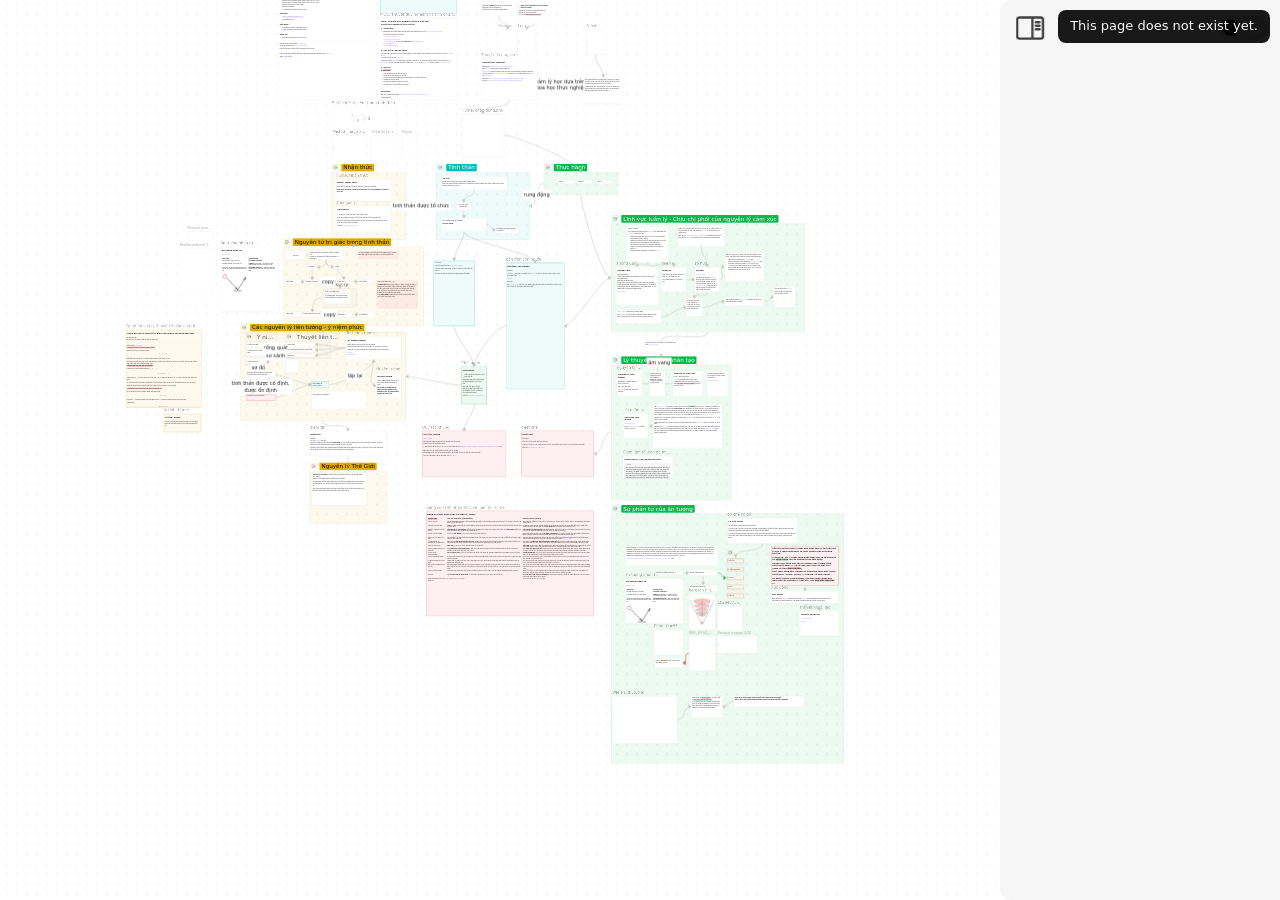
==== commit 4d9a2c36: "Add files via upload" ====
--- a/index.html
+++ b/index.html
@@ -1,20 +1,15 @@
 <!DOCTYPE html> <html lang="vi"><head>
-<title>Lớp triết - Hume</title>
+<title>index</title>
 <base href=".">
-<meta name="pathname" content="Lớp triết - Hume.html">
-<meta name="description" content="index - Lớp triết - Hume">
-<meta property="og:title" content="Lớp triết - Hume">
-<meta property="og:description" content="index - Lớp triết - Hume">
+<meta name="pathname" content="index.html">
+<meta name="description" content="index - index">
+<meta property="og:title" content="index">
+<meta property="og:description" content="index - index">
 <meta property="og:type" content="website">
-<meta property="og:url" content="Lớp triết - Hume.html">
-<meta property="og:image" content="09-Attachment/Newton.png">
-<meta charset="UTF-8"><meta property="og:site_name" content="index"><meta name="viewport" content="width=device-width, initial-scale=1.0, user-scalable=yes, minimum-scale=1.0, maximum-scale=5.0"><script async="" id="webpage-script" src="site-lib/scripts/webpage.js" onload="this.onload=null;this.setAttribute(&quot;loaded&quot;, &quot;true&quot;)"></script><link rel="icon" href="site-lib/media/favicon.png"><link rel="stylesheet" href="site-lib/styles/obsidian.css"><link rel="preload" href="site-lib/styles/other-plugins.css" as="style" onload="this.onload=null;this.rel='stylesheet'"><noscript><link rel="stylesheet" href="site-lib/styles/other-plugins.css"></noscript><link rel="preload" href="site-lib/styles/global-variable-styles.css" as="style" onload="this.onload=null;this.rel='stylesheet'"><noscript><link rel="stylesheet" href="site-lib/styles/global-variable-styles.css"></noscript><link rel="preload" href="site-lib/styles/supported-plugins.css" as="style" onload="this.onload=null;this.rel='stylesheet'"><noscript><link rel="stylesheet" href="site-lib/styles/supported-plugins.css"></noscript><link rel="preload" href="site-lib/styles/main-styles.css" as="style" onload="this.onload=null;this.rel='stylesheet'"><noscript><link rel="stylesheet" href="site-lib/styles/main-styles.css"></noscript><style>body{--line-width:40em;--line-width-adaptive:40em;--file-line-width:40em;--sidebar-width:min(20em, 80vw);--collapse-arrow-size:11px;--tree-vertical-spacing:1.3em;--sidebar-margin:12px}:root{background-color:#202124}.sidebar{height:100%;font-size:14px;z-index:10;min-width:calc(var(--sidebar-width) + var(--divider-width-hover));max-width:calc(var(--sidebar-width) + var(--divider-width-hover));position:relative;overflow:hidden;overflow:clip;transition:min-width ease-in-out,max-width ease-in-out;transition-duration:.2s;contain:size}#left-sidebar{left:0}#right-sidebar{right:0}.sidebar.is-collapsed{min-width:0;max-width:0}.sidebar.floating{position:absolute}.sidebar .leaf-content{height:100%;min-width:calc(var(--sidebar-width) - var(--divider-width-hover));top:0;padding:var(--sidebar-margin);padding-top:4em;line-height:var(--line-height-tight);background-color:var(--background-secondary);transition:background-color,border-right,border-left,box-shadow;transition-duration:var(--color-fade-speed);transition-timing-function:ease-in-out;position:absolute;display:flex;flex-direction:column}.sidebar:not(.is-collapsed) .leaf-content{min-width:calc(max(100%,var(--sidebar-width)) - 3px);max-width:calc(max(100%,var(--sidebar-width)) - 3px)}#left-sidebar-content{left:0;border-top-right-radius:var(--radius-l);border-bottom-right-radius:var(--radius-l)}#right-sidebar-content{right:0;border-top-left-radius:var(--radius-l);border-bottom-left-radius:var(--radius-l)}.sidebar #left-sidebar-content,.sidebar #right-sidebar-content{contain:none!important;container-type:normal!important;animation:none!important}.sidebar:has(.leaf-content:empty):has(.topbar-content:empty){display:none}.sidebar-topbar{height:calc(2.3em + 2 * var(--sidebar-margin));width:var(--sidebar-width);padding:var(--sidebar-margin);z-index:1;position:fixed;display:flex;align-items:center;transition:width ease-in-out;transition-duration:inherit}.sidebar.is-collapsed .sidebar-topbar{width:calc(2.3em + var(--sidebar-margin) * 2)}.sidebar .sidebar-topbar.is-collapsed{width:0}#left-sidebar .sidebar-topbar{left:0;flex-direction:row;border-top-right-radius:var(--radius-l)}#right-sidebar .sidebar-topbar{right:0;flex-direction:row-reverse;border-top-left-radius:var(--radius-l)}#left-sidebar .topbar-content{margin-right:calc(2.3em + var(--sidebar-margin));flex-direction:row}#right-sidebar .topbar-content{margin-left:calc(2.3em + var(--sidebar-margin));flex-direction:row-reverse}.topbar-content{overflow:hidden visible;overflow:clip visible;width:100%;height:100%;display:flex;align-items:center;transition:inherit}.sidebar.is-collapsed .topbar-content{width:0;transition:inherit}.clickable-icon.sidebar-collapse-icon{background-color:transparent;color:var(--icon-color-focused);padding:2px!important;margin:0!important;height:100%!important;width:2.3em!important;margin-inline:0.14em!important;position:absolute}#left-sidebar .clickable-icon.sidebar-collapse-icon{transform:rotateY(180deg);right:var(--sidebar-margin)}#right-sidebar .clickable-icon.sidebar-collapse-icon{transform:rotateY(180deg);left:var(--sidebar-margin)}.clickable-icon.sidebar-collapse-icon svg.svg-icon{width:100%;height:100%}.feature-title{margin-left:1px;text-transform:uppercase;letter-spacing:.06em;margin-top:.75em;margin-bottom:.75em}.feature-header{display:flex;align-items:center;padding-top:0;font-size:1em;padding-left:0}body.floating-sidebars .sidebar{position:absolute}body{transition:background-color var(--color-fade-speed) ease-in-out}#navbar:not(:empty){display:flex;align-items:center;justify-content:space-between;padding:.5em 1em;width:100%}#main{display:flex;flex-direction:column;height:100%;width:100%;align-items:stretch;justify-content:center}#main-horizontal{display:flex;flex-direction:row;flex-grow:1;width:100%;align-items:stretch;justify-content:center}#center-content{flex-basis:100%;max-width:100%;width:100%;height:100%;display:flex;flex-direction:column;align-items:center;transition:opacity .2s ease-in-out;contain:inline-size}.hide{opacity:0!important;transition:opacity .2s ease-in-out;pointer-events:none}#center-content>.obsidian-document{padding-left:2em;padding-right:1em;margin-bottom:0;width:100%;width:-webkit-fill-available;width:-moz-available;width:fill-available;transition:background-color var(--color-fade-speed) ease-in-out;border-top-right-radius:var(--window-radius,var(--radius-m));border-top-left-radius:var(--window-radius,var(--radius-m));overflow-x:hidden!important;overflow-y:auto!important;display:flex!important;flex-direction:column!important;align-items:center!important;contain:inline-size}body #center-content>.obsidian-document>.markdown-preview-sizer{padding-bottom:80vh;width:100%;max-width:var(--line-width);flex-basis:var(--line-width);transition:background-color var(--color-fade-speed) ease-in-out;contain:inline-size}#center-content>.obsidian-document>div{width:100%!important;transition:background-color var(--color-fade-speed) ease-in-out;contain:inline-size}#center-content>.obsidian-document:not([data-type=markdown]).embed{display:flex;padding:1em;height:100%;width:100%;align-items:center;justify-content:center}#center-content>.obsidian-document:not([data-type=markdown]).embed>*{max-width:100%;max-height:100%;object-fit:contain}:not(h1,h2,h3,h4,h5,h6,li):has(> :is(.math,table)){overflow-x:auto!important}#center-content>.obsidian-document:not([data-type=markdown]){overflow-x:auto;contain:content;padding:0;margin:0;height:100%}.obsidian-document[data-type=attachment]{display:flex;flex-direction:column;align-items:center;justify-content:center;height:100%;width:100%}.obsidian-document[data-type=attachment]>*{outline:0;border:none;box-shadow:none}.obsidian-document[data-type=attachment] :is(img){max-width:90%;max-height:90%;object-fit:contain}.obsidian-document[data-type=attachment]>:is(audio){width:100%;max-width:min(90%,var(--line-width))}.obsidian-document[data-type=attachment]>:is(embed,iframe,video){width:100%;height:100%;max-width:100%;max-height:100%;object-fit:contain}.canvas-wrapper>:is(.header,.footer){z-index:100;position:absolute;display:flex;justify-content:center;flex-direction:column;width:100%;align-items:center}.scroll-highlight{position:absolute;width:100%;height:100%;pointer-events:none;z-index:1000;background-color:hsla(var(--color-accent-hsl),.25);opacity:0;padding:1em;inset:50%;translate:-50% -50%;border-radius:var(--radius-s)}</style><script defer="">async function loadIncludes(){let e=document.querySelectorAll("link[itemprop='include']");for(const t of e){let e=t.getAttribute("href");try{let o="";if(e.startsWith("https:")||e.startsWith("http:")||"file:"!=window.location.protocol){const n=await fetch(e);if(!n.ok){console.log("Could not include file: "+e),t?.remove();continue}o=await n.text()}else{const t=document.getElementById(btoa(encodeURI(e)));if(t){const e=JSON.parse(decodeURI(atob(t.getAttribute("value")??"")));o=e?.data??""}}let n=document.createRange().createContextualFragment(o);t.before(n),t.remove(),console.log("Included text: "+o),console.log("Included file: "+e)}catch(o){t?.remove(),console.log("Could not include file: "+e,o);continue}}}document.addEventListener("DOMContentLoaded",(()=>{loadIncludes()}));let isFileProtocol="file:"==location.protocol;function waitLoadScripts(e,t){let o=e.map((e=>document.getElementById(e+"-script")));!function e(n){let l=o[n],c=n+1;l?(l&&"true"!=l.getAttribute("loaded")||n<o.length&&e(c),n<o.length&&l.addEventListener("load",(()=>e(c)))):n<o.length?e(c):t()}(0)}</script></head><body class="publish css-settings-manager show-inline-title show-ribbon is-focused"><script defer="">let theme=localStorage.getItem("theme")||(window.matchMedia("(prefers-color-scheme: dark)").matches?"dark":"light");"dark"==theme?(document.body.classList.add("theme-dark"),document.body.classList.remove("theme-light")):(document.body.classList.add("theme-light"),document.body.classList.remove("theme-dark")),window.innerWidth<480?document.body.classList.add("is-phone"):window.innerWidth<768?document.body.classList.add("is-tablet"):window.innerWidth<1024?document.body.classList.add("is-small-screen"):document.body.classList.add("is-large-screen")</script><div id="main"><div id="navbar"></div><div id="main-horizontal"><div id="left-content" class="leaf" style="--sidebar-width: var(--sidebar-width-left);"></div><div id="center-content" class="leaf"><div class="view-content obsidian-document" data-type="canvas"><style id="MJX-CHTML-styles">mjx-container[overflow=scroll][display]{overflow:auto clip;min-width:initial!important}mjx-container[overflow=truncate][display]{overflow:hidden clip;min-width:initial!important}mjx-container[display]{display:block;text-align:center;justify-content:center;margin:.7em 0;padding:.3em 2px}mjx-container[display][width=full]{display:flex}mjx-container[justify=left]{text-align:left;justify-content:left}mjx-container[justify=right]{text-align:right;justify-content:right}mjx-container[jax=CHTML]{white-space:nowrap}mjx-mi>mjx-c,mjx-mn>mjx-c,mjx-mo>mjx-c,mjx-ms>mjx-c,mjx-mtext>mjx-c{clip-path:polygon(-1em -2px,calc(100% + 1em) -2px,calc(100% + 1em) calc(100% + 2px),-1em calc(100% + 2px)) padding-box}mjx-stretchy-h{clip-path:polygon(0px -2px,100% -2px,100% calc(100% + 2px),0px calc(100% + 2px)) padding-box;display:inline-block}mjx-stretchy-v{clip-path:polygon(-2px 0px,calc(100% + 2px) 0px,calc(100% + 2px) 100%,-2px 100%) padding-box;display:inline-block;text-align:center}mjx-container [space="1"]{margin-left:.111em}mjx-container [space="2"]{margin-left:.167em}mjx-container [space="3"]{margin-left:.222em}mjx-container [space="4"]{margin-left:.278em}mjx-container [space="5"]{margin-left:.333em}mjx-container [rspace="1"]{margin-right:.111em}mjx-container [rspace="2"]{margin-right:.167em}mjx-container [rspace="3"]{margin-right:.222em}mjx-container [rspace="4"]{margin-right:.278em}mjx-container [rspace="5"]{margin-right:.333em}mjx-container [size="s"]{font-size:70.7%}mjx-container [size=ss]{font-size:50%}mjx-container [size=Tn]{font-size:60%}mjx-container [size=sm]{font-size:85%}mjx-container [size=lg]{font-size:120%}mjx-container [size=Lg]{font-size:144%}mjx-container [size=LG]{font-size:173%}mjx-container [size=hg]{font-size:207%}mjx-container [size=HG]{font-size:249%}mjx-container [width=full]{width:100%}mjx-box{display:inline-block}mjx-block{display:block}mjx-itable{display:inline-table}mjx-row{display:table-row}mjx-row>mjx-base,mjx-row>mjx-cell,mjx-row>mjx-den,mjx-row>mjx-over,mjx-row>mjx-under{display:table-cell}mjx-container [inline-breaks]{display:inline}mjx-container .mjx-selected{outline:black solid 2px}@media (prefers-color-scheme:dark){mjx-container .mjx-selected{outline:rgb(200,200,200) solid 2px}}mjx-mtext{display:inline-block}mjx-mstyle{display:inline-block}mjx-merror{display:inline-block;color:red;background-color:#ff0}mjx-mphantom{visibility:hidden}mjx-container[has-speech=true]{position:relative;cursor:default}mjx-speech{position:absolute;z-index:-1;inset:0px}mjx-speech:focus{outline:0}mjx-container a[data-mjx-href]{color:linktext;cursor:pointer}mjx-container a[data-mjx-href].mjx-visited{color:visitedtext}mjx-container>mjx-help{display:none;position:absolute;top:-.3em;right:-.5em;width:.6em;height:.6em;cursor:pointer}mjx-container[display=true]>mjx-help{position:sticky;bottom:100%;left:0;margin:-.3em -.5em 0 -.1em;right:0;top:initial}mjx-help>svg{stroke:black;width:100%;height:100%}mjx-help>svg>circle{stroke-width:1.5px;cx:9px;cy:9px;r:9px;fill:white}mjx-help>svg>circle:nth-child(2){fill:var(--mjx-bg1-color);r:7px}mjx-help>svg>line{stroke-width:2.5px;stroke-linecap:round}mjx-help:hover>svg>circle:nth-child(2){fill:white}mjx-container.mjx-explorer-active>mjx-help{display:inline-flex;align-items:center}@media (prefers-color-scheme:dark){mjx-help>svg{stroke:rgb(224,224,224)}mjx-help>svg>circle{fill:rgb(64,64,64)}mjx-help>svg>circle:nth-child(2){fill:rgba(132,132,255,0.3)}mjx-help:hover>svg>circle:nth-child(2){stroke:rgb(170,170,170);fill:rgb(64,64,64)}}mjx-math{display:inline-block;text-align:left;line-height:0;text-indent:0;font-style:normal;font-weight:400;font-size:100%;font-size-adjust:none;letter-spacing:normal;overflow-wrap:normal;word-spacing:normal;direction:ltr;padding:1px 0}mjx-container[jax=CHTML][display=true] mjx-math{padding:0}mjx-math[breakable]{display:inline}mjx-container[jax=CHTML] mjx-break{white-space:normal;line-height:0;clip-path:rect(0px 0px 0px 0px);font-family:MJX-BRK!important}mjx-break[size="0"]{letter-spacing:-.999em}mjx-break[size="1"]{letter-spacing:-.889em}mjx-break[size="2"]{letter-spacing:-.833em}mjx-break[size="3"]{letter-spacing:-.778em}mjx-break[size="4"]{letter-spacing:-.722em}mjx-break[size="5"]{letter-spacing:-.667em}mjx-mi{display:inline-block;text-align:left}mjx-c{display:inline-block;width:0;text-align:right}mjx-utext{display:inline-block;padding:.75em 0 .2em}mjx-mo{display:inline-block;text-align:left}mjx-stretchy-h>mjx-beg,mjx-stretchy-h>mjx-end,mjx-stretchy-h>mjx-ext,mjx-stretchy-h>mjx-mid{display:inline-block;width:0;text-align:right}mjx-stretchy-h>mjx-ext{clip-path:polygon(0px -1em,100% -1em,100% calc(100% + 1em),0px calc(100% + 1em)) padding-box;width:100%;border:0 solid transparent;box-sizing:border-box;text-align:left}mjx-stretchy-v>mjx-beg,mjx-stretchy-v>mjx-end,mjx-stretchy-v>mjx-ext,mjx-stretchy-v>mjx-mid{display:block;height:0;margin:0 auto}mjx-stretchy-v>mjx-ext>mjx-spacer{display:block}mjx-stretchy-v>mjx-ext{clip-path:polygon(-1em 0px,calc(100% + 1em) 0px,calc(100% + 1em) 100%,-1em 100%) padding-box;height:100%;border:.1px solid transparent;box-sizing:border-box;white-space:pre}mjx-mark{display:inline-block;height:0}mjx-msub{display:inline-block;text-align:left}mjx-msubsup{display:inline-block;text-align:left}mjx-script{display:inline-block;padding-right:.05em;padding-left:.033em}mjx-script>mjx-spacer{display:block}mjx-mn{display:inline-block;text-align:left}mjx-texatom{display:inline-block;text-align:left}mjx-container[jax=CHTML]>mjx-math.TEX-N[breakable]>*{font-family:MJX-TEX-ZERO,MJX-TEX-N}.TEX-N{font-family:MJX-TEX-ZERO,MJX-TEX-N}.TEX-B{font-family:MJX-TEX-ZERO,MJX-TEX-B}.TEX-I{font-family:MJX-TEX-ZERO,MJX-TEX-I}.TEX-BI{font-family:MJX-TEX-ZERO,MJX-TEX-BI}.TEX-F{font-family:MJX-TEX-ZERO,MJX-TEX-F}.TEX-FB{font-family:MJX-TEX-ZERO,MJX-TEX-FB}.TEX-SS{font-family:MJX-TEX-ZERO,MJX-TEX-SS}.TEX-SSB{font-family:MJX-TEX-ZERO,MJX-TEX-SSB}.TEX-SSI{font-family:MJX-TEX-ZERO,MJX-TEX-SSI}.TEX-M{font-family:MJX-TEX-ZERO,MJX-TEX-M}.TEX-SO{font-family:MJX-TEX-ZERO,MJX-TEX-SO}.TEX-LO{font-family:MJX-TEX-ZERO,MJX-TEX-LO}.TEX-C{font-family:MJX-TEX-ZERO,MJX-TEX-C}.TEX-CB{font-family:MJX-TEX-ZERO,MJX-TEX-CB}.TEX-OS{font-family:MJX-TEX-ZERO,MJX-TEX-OS}.TEX-OB{font-family:MJX-TEX-ZERO,MJX-TEX-OB}.TEX-MI{font-family:MJX-TEX-ZERO,MJX-TEX-MI}.TEX-V{font-family:MJX-TEX-ZERO,MJX-TEX-V}.TEX-S3{font-family:MJX-TEX-ZERO,MJX-TEX-S3}.TEX-S4{font-family:MJX-TEX-ZERO,MJX-TEX-S4}.MHC-M{font-family:MJX-TEX-ZERO,MJX-MHC-M}.MHC-N{font-family:MJX-TEX-ZERO,MJX-MHC-N}@font-face{font-family:MJX-MHC-M;src:url("site-lib/fonts/mjx-mhc-m.woff2") format("woff2")}@font-face{font-family:MJX-MHC-N;src:url("site-lib/fonts/mjx-mhc-n.woff2") format("woff2")}@font-face{font-family:MJX-TEX-ZERO;src:url("site-lib/fonts/mjx-tex-zero.woff2") format("woff2")}@font-face{font-family:MJX-BRK;src:url("site-lib/fonts/mjx-tex-brk.woff2") format("woff2")}@font-face{font-family:MJX-TEX-N;src:url("site-lib/fonts/mjx-tex-n.woff2") format("woff2")}@font-face{font-family:MJX-TEX-B;src:url("site-lib/fonts/mjx-tex-b.woff2") format("woff2")}@font-face{font-family:MJX-TEX-I;src:url("site-lib/fonts/mjx-tex-i.woff2") format("woff2")}@font-face{font-family:MJX-TEX-BI;src:url("site-lib/fonts/mjx-tex-bi.woff2") format("woff2")}@font-face{font-family:MJX-TEX-F;src:url("site-lib/fonts/mjx-tex-f.woff2") format("woff2")}@font-face{font-family:MJX-TEX-FB;src:url("site-lib/fonts/mjx-tex-fb.woff2") format("woff2")}@font-face{font-family:MJX-TEX-SS;src:url("site-lib/fonts/mjx-tex-ss.woff2") format("woff2")}@font-face{font-family:MJX-TEX-SSB;src:url("site-lib/fonts/mjx-tex-ssb.woff2") format("woff2")}@font-face{font-family:MJX-TEX-SSI;src:url("site-lib/fonts/mjx-tex-ssi.woff2") format("woff2")}@font-face{font-family:MJX-TEX-M;src:url("site-lib/fonts/mjx-tex-m.woff2") format("woff2")}@font-face{font-family:MJX-TEX-SO;src:url("site-lib/fonts/mjx-tex-so.woff2") format("woff2")}@font-face{font-family:MJX-TEX-LO;src:url("site-lib/fonts/mjx-tex-lo.woff2") format("woff2")}@font-face{font-family:MJX-TEX-C;src:url("site-lib/fonts/mjx-tex-c.woff2") format("woff2")}@font-face{font-family:MJX-TEX-CB;src:url("site-lib/fonts/mjx-tex-cb.woff2") format("woff2")}@font-face{font-family:MJX-TEX-OS;src:url("site-lib/fonts/mjx-tex-os.woff2") format("woff2")}@font-face{font-family:MJX-TEX-OB;src:url("site-lib/fonts/mjx-tex-ob.woff2") format("woff2")}@font-face{font-family:MJX-TEX-MI;src:url("site-lib/fonts/mjx-tex-mi.woff2") format("woff2")}@font-face{font-family:MJX-TEX-V;src:url("site-lib/fonts/mjx-tex-v.woff2") format("woff2")}@font-face{font-family:MJX-TEX-S3;src:url("site-lib/fonts/mjx-tex-s3.woff2") format("woff2")}@font-face{font-family:MJX-TEX-S4;src:url("site-lib/fonts/mjx-tex-s4.woff2") format("woff2")}mjx-c.mjx-c1D443{padding:.683em .751em 0 0}mjx-c.mjx-c3D{padding:.367em .778em 0 0}mjx-c.mjx-c7B{padding:.75em .5em .25em 0}mjx-c.mjx-c1D44E{padding:.441em .529em .01em 0}mjx-c.mjx-c2C{padding:.121em .278em .194em 0}mjx-c.mjx-c1D44F{padding:.694em .429em .011em 0}mjx-c.mjx-c1D450{padding:.442em .433em .011em 0}mjx-c.mjx-c1D451{padding:.694em .523em .01em 0}mjx-c.mjx-c7D{padding:.75em .5em .25em 0}mjx-c.mjx-c28{padding:.75em .389em .25em 0}mjx-c.mjx-c1D445{padding:.683em .759em .021em 0}mjx-c.mjx-c31{padding:.666em .5em 0 0}mjx-c.mjx-c32{padding:.666em .5em 0 0}mjx-c.mjx-c2026{padding:.12em 1.172em 0 0}mjx-c.mjx-c29{padding:.75em .389em .25em 0}mjx-c.mjx-c45.TEX-C{padding:.705em .564em .022em 0}mjx-c.mjx-c33{padding:.665em .5em .022em 0}mjx-c.mjx-c5B{padding:.75em .278em .25em 0}mjx-c.mjx-c3A3{padding:.683em .722em 0 0}mjx-c.mjx-c3A{padding:.43em .278em 0 0}mjx-c.mjx-c58.TEX-C{padding:.683em .807em 0 0}mjx-c.mjx-c27F6{padding:.511em 1.638em .011em 0}mjx-c.mjx-c59.TEX-C{padding:.683em .714em .143em 0}mjx-c.mjx-c5D{padding:.75em .278em .25em 0}mjx-c.mjx-c1D446{padding:.705em .645em .022em 0}</style><div class="canvas-wrapper node-insert-event" tabindex="-1" data-ignore-swipe="true" data-disable-font-size-relative-to-zoom="false" data-hide-background-grid-when-in-readonly="true" data-reading-mode-fix-enabled="false" data-collapsible-groups-feature-enabled="true" data-collapsed-group-preview-on-drag="true" data-allow-floating-edge-creation="true" style="--zoom-multiplier: 4;"><svg class="canvas-background"><pattern id="a81bcca4e8b5204a" patternUnits="userSpaceOnUse" x="486.25" y="363.53125" width="10" height="10"><circle cx="0.7" cy="0.7" r="0.7"></circle></pattern><rect x="0" y="0" width="100%" height="100%" fill="url(#a81bcca4e8b5204a)"></rect></svg><div class="canvas-card-menu" style="z-index: 108;"><div class="canvas-card-menu-button mod-draggable" aria-label="Kéo để thêm thẻ" data-tooltip-position="top"><svg xmlns="http://www.w3.org/2000/svg" width="24" height="24" viewBox="0 0 24 24" fill="none" stroke="currentColor" stroke-width="2" stroke-linecap="round" stroke-linejoin="round" class="svg-icon lucide-sticky-note"><path d="M21 9a2.4 2.4 0 0 0-.706-1.706l-3.588-3.588A2.4 2.4 0 0 0 15 3H5a2 2 0 0 0-2 2v14a2 2 0 0 0 2 2h14a2 2 0 0 0 2-2z"></path><path d="M15 3v5a1 1 0 0 0 1 1h5"></path></svg></div><div class="canvas-card-menu-button mod-draggable" aria-label="Kéo để thêm ghi chú từ kho lưu trữ" data-tooltip-position="top"><svg xmlns="http://www.w3.org/2000/svg" width="24" height="24" viewBox="0 0 24 24" fill="none" stroke="currentColor" stroke-width="2" stroke-linecap="round" stroke-linejoin="round" class="svg-icon lucide-file-text"><path d="M6 22a2 2 0 0 1-2-2V4a2 2 0 0 1 2-2h8a2.4 2.4 0 0 1 1.704.706l3.588 3.588A2.4 2.4 0 0 1 20 8v12a2 2 0 0 1-2 2z"></path><path d="M14 2v5a1 1 0 0 0 1 1h5"></path><path d="M10 9H8"></path><path d="M16 13H8"></path><path d="M16 17H8"></path></svg></div><div class="canvas-card-menu-button mod-draggable" aria-label="Kéo để thêm phương tiện từ kho lưu trữ" data-tooltip-position="top"><svg xmlns="http://www.w3.org/2000/svg" width="24" height="24" viewBox="0 0 24 24" fill="none" stroke="currentColor" stroke-width="2" stroke-linecap="round" stroke-linejoin="round" class="svg-icon lucide-file-image"><path d="M6 22a2 2 0 0 1-2-2V4a2 2 0 0 1 2-2h8a2.4 2.4 0 0 1 1.704.706l3.588 3.588A2.4 2.4 0 0 1 20 8v12a2 2 0 0 1-2 2z"></path><path d="M14 2v5a1 1 0 0 0 1 1h5"></path><circle cx="10" cy="12" r="2"></circle><path d="m20 17-1.296-1.296a2.41 2.41 0 0 0-3.408 0L9 22"></path></svg></div><div id="create-group" class="canvas-card-menu-button mod-draggable" aria-label="Drag to add group" data-tooltip-position="top"><svg xmlns="http://www.w3.org/2000/svg" width="24" height="24" viewBox="0 0 24 24" fill="none" stroke="currentColor" stroke-width="2" stroke-linecap="round" stroke-linejoin="round" class="svg-icon lucide-group"><path d="M3 7V5c0-1.1.9-2 2-2h2"></path><path d="M17 3h2c1.1 0 2 .9 2 2v2"></path><path d="M21 17v2c0 1.1-.9 2-2 2h-2"></path><path d="M7 21H5c-1.1 0-2-.9-2-2v-2"></path><rect x="7" y="7" width="7" height="5" rx="1"></rect><rect x="10" y="12" width="7" height="5" rx="1"></rect></svg></div></div><div class="canvas-controls" style="z-index: 108;"><div class="canvas-control-group mod-raised"><div class="canvas-control-item" aria-label="Cài đặt Bảng" data-tooltip-position="left"><svg xmlns="http://www.w3.org/2000/svg" width="24" height="24" viewBox="0 0 24 24" fill="none" stroke="currentColor" stroke-width="2" stroke-linecap="round" stroke-linejoin="round" class="svg-icon lucide-settings"><path d="M9.671 4.136a2.34 2.34 0 0 1 4.659 0 2.34 2.34 0 0 0 3.319 1.915 2.34 2.34 0 0 1 2.33 4.033 2.34 2.34 0 0 0 0 3.831 2.34 2.34 0 0 1-2.33 4.033 2.34 2.34 0 0 0-3.319 1.915 2.34 2.34 0 0 1-4.659 0 2.34 2.34 0 0 0-3.32-1.915 2.34 2.34 0 0 1-2.33-4.033 2.34 2.34 0 0 0 0-3.831A2.34 2.34 0 0 1 6.35 6.051a2.34 2.34 0 0 0 3.319-1.915"></path><circle cx="12" cy="12" r="3"></circle></svg></div><div id="properties-button" class="canvas-control-item" aria-label="Properties" data-tooltip-position="left"><svg xmlns="http://www.w3.org/2000/svg" width="24" height="24" viewBox="0 0 24 24" fill="none" stroke="currentColor" stroke-width="2" stroke-linecap="round" stroke-linejoin="round" class="svg-icon lucide-info"><circle cx="12" cy="12" r="10"></circle><path d="M12 16v-4"></path><path d="M12 8h.01"></path></svg></div><div id="focus-mode-toggle" class="canvas-control-item" aria-label="Focus Mode" data-tooltip-position="left"><svg xmlns="http://www.w3.org/2000/svg" width="24" height="24" viewBox="0 0 24 24" fill="none" stroke="currentColor" stroke-width="2" stroke-linecap="round" stroke-linejoin="round" class="svg-icon lucide-focus"><circle cx="12" cy="12" r="3"></circle><path d="M3 7V5a2 2 0 0 1 2-2h2"></path><path d="M17 3h2a2 2 0 0 1 2 2v2"></path><path d="M21 17v2a2 2 0 0 1-2 2h-2"></path><path d="M7 21H5a2 2 0 0 1-2-2v-2"></path></svg></div></div><div class="canvas-control-group mod-raised"><div class="canvas-control-item" aria-label="Phóng to" data-tooltip-position="left"><svg xmlns="http://www.w3.org/2000/svg" width="24" height="24" viewBox="0 0 24 24" fill="none" stroke="currentColor" stroke-width="2" stroke-linecap="round" stroke-linejoin="round" class="svg-icon lucide-plus"><path d="M5 12h14"></path><path d="M12 5v14"></path></svg></div><div class="canvas-control-item" aria-label="Đặt lại phóng to/thu nhỏ" data-tooltip-position="left"><svg xmlns="http://www.w3.org/2000/svg" width="24" height="24" viewBox="0 0 24 24" fill="none" stroke="currentColor" stroke-width="2" stroke-linecap="round" stroke-linejoin="round" class="svg-icon lucide-rotate-cw"><path d="M21 12a9 9 0 1 1-9-9c2.52 0 4.93 1 6.74 2.74L21 8"></path><path d="M21 3v5h-5"></path></svg></div><div class="canvas-control-item" aria-label="Thu phóng để vừa với khung
-(⇧ 1)" data-tooltip-position="left"><svg xmlns="http://www.w3.org/2000/svg" width="24" height="24" viewBox="0 0 24 24" fill="none" stroke="currentColor" stroke-width="2" stroke-linecap="round" stroke-linejoin="round" class="svg-icon lucide-maximize"><path d="M8 3H5a2 2 0 0 0-2 2v3"></path><path d="M21 8V5a2 2 0 0 0-2-2h-3"></path><path d="M3 16v3a2 2 0 0 0 2 2h3"></path><path d="M16 21h3a2 2 0 0 0 2-2v-3"></path></svg></div><div class="canvas-control-item" aria-label="Thu nhỏ" data-tooltip-position="left"><svg xmlns="http://www.w3.org/2000/svg" width="24" height="24" viewBox="0 0 24 24" fill="none" stroke="currentColor" stroke-width="2" stroke-linecap="round" stroke-linejoin="round" class="svg-icon lucide-minus"><path d="M5 12h14"></path></svg></div></div><div class="canvas-control-group mod-raised"><div class="canvas-control-item is-disabled" aria-label="Hoàn tác" data-tooltip-position="left"><svg xmlns="http://www.w3.org/2000/svg" width="24" height="24" viewBox="0 0 24 24" fill="none" stroke="currentColor" stroke-width="2" stroke-linecap="round" stroke-linejoin="round" class="svg-icon lucide-undo-2"><path d="M9 14 4 9l5-5"></path><path d="M4 9h10.5a5.5 5.5 0 0 1 5.5 5.5a5.5 5.5 0 0 1-5.5 5.5H11"></path></svg></div><div class="canvas-control-item is-disabled" aria-label="Làm lại" data-tooltip-position="left"><svg xmlns="http://www.w3.org/2000/svg" width="24" height="24" viewBox="0 0 24 24" fill="none" stroke="currentColor" stroke-width="2" stroke-linecap="round" stroke-linejoin="round" class="svg-icon lucide-redo-2"><path d="m15 14 5-5-5-5"></path><path d="M20 9H9.5A5.5 5.5 0 0 0 4 14.5A5.5 5.5 0 0 0 9.5 20H13"></path></svg></div></div><div class="canvas-control-group mod-raised"><div class="canvas-control-item" aria-label="Trợ giúp Bảng" data-tooltip-position="left"><svg xmlns="http://www.w3.org/2000/svg" width="24" height="24" viewBox="0 0 24 24" fill="none" stroke="currentColor" stroke-width="2" stroke-linecap="round" stroke-linejoin="round" class="svg-icon lucide-help-circle"><circle cx="12" cy="12" r="10"></circle><path d="M9.09 9a3 3 0 0 1 5.83 1c0 2-3 3-3 3"></path><path d="M12 17h.01"></path></svg></div></div></div><div class="canvas" style="transform: translate(485px, 365.5px) scale(0.0625) translate(500px, -3551.5px);"><svg class="canvas-edges"></svg><svg class="canvas-edges"></svg><svg class="canvas-edges"><g><path class="canvas-interaction-path" d="M-111.5 -700 L-111.5 -693 M-111.5,-693 C-111.5,-543 -535,-630 -535,-480"></path><path class="canvas-display-path" d="M-111.5 -700 L-111.5 -693 M-111.5,-693 C-111.5,-543 -535,-630 -535,-480"></path></g><g><path class="canvas-interaction-path" d="M-195 -133 L-188 -133 M-188,-133 C-38,-133 1033,303 1033,453"></path><path class="canvas-display-path" d="M-195 -133 L-188 -133 M-188,-133 C-38,-133 1033,303 1033,453"></path></g><g><path class="canvas-interaction-path" d="M-837 1405 L-837 1412 M-837,1412 C-837,1562 -993.5,1719 -993.5,1869"></path><path class="canvas-display-path" d="M-837 1405 L-837 1412 M-837,1412 C-837,1562 -993.5,1719 -993.5,1869"></path></g><g><path class="canvas-interaction-path" d="M-478 1299 L-471 1299 M-471,1299 C-393.43349627577635,1299 -416.56650372422365,1380.5 -339,1380.5"></path><path class="canvas-display-path" d="M-478 1299 L-471 1299 M-471,1299 C-393.43349627577635,1299 -416.56650372422365,1380.5 -339,1380.5"></path></g><g><path class="canvas-interaction-path" d="M-671.5 745 L-671.5 752 M-671.5,752 C-671.5,877.8235371462748 -841,812.1764628537252 -841,938"></path><path class="canvas-display-path" d="M-671.5 745 L-671.5 752 M-671.5,752 C-671.5,877.8235371462748 -841,812.1764628537252 -841,938"></path></g><g><path class="canvas-interaction-path" d="M-841 1065 L-841 1072 M-841,1072 C-841,1142 -837,1116 -837,1186"></path><path class="canvas-display-path" d="M-841 1065 L-841 1072 M-841,1072 C-841,1142 -837,1116 -837,1186"></path></g><g><path class="canvas-interaction-path" d="M2320 3160 L2320 3153 M2320,3153 C2320,3003 3066.5,3177 3066.5,3027 M3066.5 3027 L3066.5 3020"></path><path class="canvas-display-path" d="M2320 3160 L2320 3153 M2320,3153 C2320,3003 3066.5,3177 3066.5,3027 M3066.5 3027 L3066.5 3020"></path></g><g><path class="canvas-interaction-path" d="M1033 820 L1033 827 M1033,827 C1033,977 1363,2150 1513,2150"></path><path class="canvas-display-path" d="M1033 820 L1033 827 M1033,827 C1033,977 1363,2150 1513,2150"></path></g><g><path class="canvas-interaction-path" d="M-3699 3303.5 L-3706 3303.5 M-3706,3303.5 C-3850.361741815482,3303.5 -3848.638258184518,3335 -3993,3335"></path><path class="canvas-display-path" d="M-3699 3303.5 L-3706 3303.5 M-3706,3303.5 C-3850.361741815482,3303.5 -3848.638258184518,3335 -3993,3335"></path></g><g><path class="canvas-interaction-path" d="M-3699 3303.5 L-3706 3303.5 M-3706,3303.5 C-3853.154043437481,3303.5 -3839.845956562519,3216 -3987,3216"></path><path class="canvas-display-path" d="M-3699 3303.5 L-3706 3303.5 M-3706,3303.5 C-3853.154043437481,3303.5 -3839.845956562519,3216 -3987,3216"></path></g><g><path class="canvas-interaction-path" d="M-3699 3303.5 L-3706 3303.5 M-3706,3303.5 C-3856,3303.5 -3843,3487.5 -3993,3487.5"></path><path class="canvas-display-path" d="M-3699 3303.5 L-3706 3303.5 M-3706,3303.5 C-3856,3303.5 -3843,3487.5 -3993,3487.5"></path></g><g><path class="canvas-interaction-path" d="M-2760 2240 L-2760 2247 M-2760,2247 C-2760,2317 -2824,2243 -2824,2313"></path><path class="canvas-display-path" d="M-2760 2240 L-2760 2247 M-2760,2247 C-2760,2317 -2824,2243 -2824,2313"></path></g><g><path class="canvas-interaction-path" d="M-2719 3271.5 L-2726 3271.5 M-2726,3271.5 C-2876,3271.5 -3062,3216 -3212,3216"></path><path class="canvas-display-path" d="M-2719 3271.5 L-2726 3271.5 M-2726,3271.5 C-2876,3271.5 -3062,3216 -3212,3216"></path></g><g><path class="canvas-interaction-path" d="M-2719 3271.5 L-2726 3271.5 M-2726,3271.5 C-2876,3271.5 -3062,3304 -3212,3304"></path><path class="canvas-display-path" d="M-2719 3271.5 L-2726 3271.5 M-2726,3271.5 C-2876,3271.5 -3062,3304 -3212,3304"></path></g><g><path class="canvas-interaction-path" d="M-2719 3271.5 L-2726 3271.5 M-2726,3271.5 C-2876,3271.5 -3062,3391 -3212,3391"></path><path class="canvas-display-path" d="M-2719 3271.5 L-2726 3271.5 M-2726,3271.5 C-2876,3271.5 -3062,3391 -3212,3391"></path></g><g><path class="canvas-interaction-path" d="M-2280 3454 L-2280 3461 M-2280,3461 C-2280,3611 -2398,3871.5 -2248,3871.5"></path><path class="canvas-display-path" d="M-2280 3454 L-2280 3461 M-2280,3461 C-2280,3611 -2398,3871.5 -2248,3871.5"></path></g><g><path class="canvas-interaction-path" d="M-2996 3858.5 L-2989 3858.5 M-2989,3858.5 C-2839,3858.5 -2280,3611 -2280,3461"></path><path class="canvas-display-path" d="M-2996 3858.5 L-2989 3858.5 M-2989,3858.5 C-2839,3858.5 -2280,3611 -2280,3461"></path></g><g><path class="canvas-interaction-path" d="M-3854 4057.5 L-3847 4057.5 M-3847,4057.5 C-3697,4057.5 -3433,3858.5 -3283,3858.5"></path><path class="canvas-display-path" d="M-3854 4057.5 L-3847 4057.5 M-3847,4057.5 C-3697,4057.5 -3433,3858.5 -3283,3858.5"></path></g><g><path class="canvas-interaction-path" d="M-4092.5 3772 L-4092.5 3779 M-4092.5,3779 C-4092.5,3889.540716480399 -4086.5,3889.459283519601 -4086.5,4000"></path><path class="canvas-display-path" d="M-4092.5 3772 L-4092.5 3779 M-4092.5,3779 C-4092.5,3889.540716480399 -4086.5,3889.459283519601 -4086.5,4000"></path></g><g><path class="canvas-interaction-path" d="M-3860 3706 L-3853 3706 M-3853,3706 C-3703,3706 -3433,3858.5 -3283,3858.5"></path><path class="canvas-display-path" d="M-3860 3706 L-3853 3706 M-3853,3706 C-3703,3706 -3433,3858.5 -3283,3858.5"></path></g><g><path class="canvas-interaction-path" d="M-4159.5 3521 L-4159.5 3528 M-4159.5,3528 C-4159.5,3598 -4092.5,3563 -4092.5,3633"></path><path class="canvas-display-path" d="M-4159.5 3521 L-4159.5 3528 M-4159.5,3528 C-4159.5,3598 -4092.5,3563 -4092.5,3633"></path></g><g><path class="canvas-interaction-path" d="M-3042 1859 L-3042 1866 M-3042,1866 C-3042,1954.7947070494633 -3090.2052929505367,1979 -3179,1979"></path><path class="canvas-display-path" d="M-3042 1859 L-3042 1866 M-3042,1866 C-3042,1954.7947070494633 -3090.2052929505367,1979 -3179,1979"></path></g><g><path class="canvas-interaction-path" d="M-2856.5 1999 L-2856.5 2006 M-2856.5,2006 C-2856.5,2102.438127833342 -2760,2076.561872166658 -2760,2173"></path><path class="canvas-display-path" d="M-2856.5 1999 L-2856.5 2006 M-2856.5,2006 C-2856.5,2102.438127833342 -2760,2076.561872166658 -2760,2173"></path></g><g><path class="canvas-interaction-path" d="M-3042 1859 L-3042 1866 M-3042,1866 C-3042,1945.2464510246357 -3005.246451024636,1974 -2926,1974"></path><path class="canvas-display-path" d="M-3042 1859 L-3042 1866 M-3042,1866 C-3042,1945.2464510246357 -3005.246451024636,1974 -2926,1974"></path></g><g><path class="canvas-interaction-path" d="M-3391 2210 L-3398 2210 M-3398,2210 C-3468,2210 -3372,2210 -3442,2210"></path><path class="canvas-display-path" d="M-3391 2210 L-3398 2210 M-3398,2210 C-3468,2210 -3372,2210 -3442,2210"></path></g><g><path class="canvas-interaction-path" d="M-2635 2210 L-2628 2210 M-2628,2210 C-2558,2210 -2613,2210 -2543,2210"></path><path class="canvas-display-path" d="M-2635 2210 L-2628 2210 M-2628,2210 C-2558,2210 -2613,2210 -2543,2210"></path></g><g><path class="canvas-interaction-path" d="M-2608 2921 L-2608 2928 M-2608,2928 C-2608,3078 -3093.5,2863 -3093.5,3013"></path><path class="canvas-display-path" d="M-2608 2921 L-2608 2928 M-2608,2928 C-2608,3078 -3093.5,2863 -3093.5,3013"></path></g><g><path class="canvas-interaction-path" d="M-2364 1535 L-2364 1542 M-2364,1542 C-2364,1674.4245067953814 -2608,1512.5754932046186 -2608,1645"></path><path class="canvas-display-path" d="M-2364 1535 L-2364 1542 M-2364,1542 C-2364,1674.4245067953814 -2608,1512.5754932046186 -2608,1645"></path></g><g><path class="canvas-interaction-path" d="M-875 3870 L-882 3870 M-882,3870 C-1032,3870 -1611,3728.5 -1761,3728.5"></path><path class="canvas-display-path" d="M-875 3870 L-882 3870 M-882,3870 C-1032,3870 -1611,3728.5 -1761,3728.5"></path></g><g><path class="canvas-interaction-path" d="M-164 2921 L-171 2921 M-171,2921 C-321,2921 -675,3411 -675,3561"></path><path class="canvas-display-path" d="M-164 2921 L-171 2921 M-171,2921 C-321,2921 -675,3411 -675,3561"></path></g><g><path class="canvas-interaction-path" d="M1520 2150 L1513 2150 M1513,2150 C1363,2150 924,2921 774,2921"></path><path class="canvas-display-path" d="M1520 2150 L1513 2150 M1513,2150 C1363,2150 924,2921 774,2921"></path></g><g><path class="canvas-interaction-path" d="M-837 1405 L-837 1412 M-837,1412 C-837,1562 301.5,1754 301.5,1904"></path><path class="canvas-display-path" d="M-837 1405 L-837 1412 M-837,1412 C-837,1562 301.5,1754 301.5,1904"></path></g><g><path class="canvas-interaction-path" d="M-993.5 2921 L-993.5 2928 M-993.5,2928 C-993.5,3078 -675,3411 -675,3561"></path><path class="canvas-display-path" d="M-993.5 2921 L-993.5 2928 M-993.5,2928 C-993.5,3078 -675,3411 -675,3561"></path></g><g><path class="canvas-interaction-path" d="M-277 -2040 L-277 -2033 M-277,-2033 C-277,-1911.102245713877 -140.5,-1952.897754286123 -140.5,-1831"></path><path class="canvas-display-path" d="M-277 -2040 L-277 -2033 M-277,-2033 C-277,-1911.102245713877 -140.5,-1952.897754286123 -140.5,-1831"></path></g><g><path class="canvas-interaction-path" d="M288 -1926 L288 -1919 M288,-1919 C288,-1844.7971530195775 168.5,-1905.2028469804225 168.5,-1831"></path><path class="canvas-display-path" d="M288 -1926 L288 -1919 M288,-1919 C288,-1844.7971530195775 168.5,-1905.2028469804225 168.5,-1831"></path></g><g><path class="canvas-interaction-path" d="M3970 2528 L3977 2528 M3977,2528 C4052.1481869375434,2528 4034.8518130624566,2458 4110,2458"></path><path class="canvas-display-path" d="M3970 2528 L3977 2528 M3977,2528 C4052.1481869375434,2528 4034.8518130624566,2458 4110,2458"></path></g><g><path class="canvas-interaction-path" d="M2320 2771 L2327 2771 M2327,2771 C2477,2771 2563,2623 2713,2623"></path><path class="canvas-display-path" d="M2320 2771 L2327 2771 M2327,2771 C2477,2771 2563,2623 2713,2623"></path></g><g><path class="canvas-interaction-path" d="M2957.5 1642 L2957.5 1649 M2957.5,1649 C2957.5,1799 3054,1818 3054,1968"></path><path class="canvas-display-path" d="M2957.5 1642 L2957.5 1649 M2957.5,1649 C2957.5,1799 3054,1818 3054,1968"></path></g><g><path class="canvas-interaction-path" d="M3254 2175 L3261 2175 M3261,2175 C3367.5762637738817,2175 3219.4237362261183,1972 3326,1972"></path><path class="canvas-display-path" d="M3254 2175 L3261 2175 M3261,2175 C3367.5762637738817,2175 3219.4237362261183,1972 3326,1972"></path></g><g><path class="canvas-interaction-path" d="M3054 2375 L3054 2382 M3054,2382 C3054,2492.693269894786 2850,2357.306730105214 2850,2468"></path><path class="canvas-display-path" d="M3054 2375 L3054 2382 M3054,2382 C3054,2492.693269894786 2850,2357.306730105214 2850,2468"></path></g><g><path class="canvas-interaction-path" d="M2980 2623 L2987 2623 M2987,2623 C3137,2623 3176,2528 3326,2528"></path><path class="canvas-display-path" d="M2980 2623 L2987 2623 M2987,2623 C3137,2623 3176,2528 3326,2528"></path></g><g><path class="canvas-interaction-path" d="M2104 1899 L2104 1906 M2104,1906 C2104,1996.0069441765468 1935,1877.9930558234532 1935,1968"></path><path class="canvas-display-path" d="M2104 1899 L2104 1906 M2104,1906 C2104,1996.0069441765468 1935,1877.9930558234532 1935,1968"></path></g><g><path class="canvas-interaction-path" d="M2104 1899 L2104 1906 M2104,1906 C2104,2056 2520,1818 2520,1968"></path><path class="canvas-display-path" d="M2104 1899 L2104 1906 M2104,1906 C2104,2056 2520,1818 2520,1968"></path></g><g><path class="canvas-interaction-path" d="M2720 2175 L2727 2175 M2727,2175 C2797,2175 2777,2175 2847,2175"></path><path class="canvas-display-path" d="M2720 2175 L2727 2175 M2727,2175 C2797,2175 2777,2175 2847,2175"></path></g><g class="is-themed mod-canvas-color-4"><path class="canvas-interaction-path" d="M3220 6870 L3227 6870 M3227,6870 C3301.6257328272227,6870 3278.3742671727773,6950 3353,6950"></path><path class="canvas-display-path" d="M3220 6870 L3227 6870 M3227,6870 C3301.6257328272227,6870 3278.3742671727773,6950 3353,6950"></path></g><g><path class="canvas-interaction-path" d="M3940 6400 L3940 6407 M3940,6407 C3940,6557 3510,6463 3510,6613"></path><path class="canvas-display-path" d="M3940 6400 L3940 6407 M3940,6407 C3940,6557 3510,6463 3510,6613"></path></g><g><path class="canvas-interaction-path" d="M4620 7065 L4620 7072 M4620,7072 C4620,7142 4620,7083 4620,7153"></path><path class="canvas-display-path" d="M4620 7065 L4620 7072 M4620,7072 C4620,7142 4620,7083 4620,7153"></path></g><g><path class="canvas-interaction-path" d="M2670 6870 L2677 6870 M2677,6870 C2747,6870 2683,6870 2753,6870"></path><path class="canvas-display-path" d="M2670 6870 L2677 6870 M2677,6870 C2747,6870 2683,6870 2753,6870"></path></g><g><path class="canvas-interaction-path" d="M4620 7360 L4620 7367 M4620,7367 C4620,7493.4169687977055 4850,7345.5830312022945 4850,7472"></path><path class="canvas-display-path" d="M4620 7360 L4620 7367 M4620,7367 C4620,7493.4169687977055 4850,7345.5830312022945 4850,7472"></path></g><g><path class="canvas-interaction-path" d="M2990 6910 L2990 6917 M2990,6917 C2990,6987 2990,6983 2990,7053"></path><path class="canvas-display-path" d="M2990 6910 L2990 6917 M2990,6917 C2990,6987 2990,6983 2990,7053"></path></g><g class="is-themed mod-canvas-color-1"><path class="canvas-interaction-path" d="M2760 8159 L2753 8159 M2753,8159 C2667.323282042319,8159 2757.676717957681,8310 2672,8310"></path><path class="canvas-display-path" d="M2760 8159 L2753 8159 M2753,8159 C2667.323282042319,8159 2757.676717957681,8310 2672,8310"></path></g><g><path class="canvas-interaction-path" d="M2573 9220 L2580 9220 M2580,9220 C2729.5568453799424,9220 2643.4431546200576,9010 2793,9010"></path><path class="canvas-display-path" d="M2573 9220 L2580 9220 M2580,9220 C2729.5568453799424,9220 2643.4431546200576,9010 2793,9010"></path></g><g><path class="canvas-interaction-path" d="M3480 8925 L3473 8925 M3473,8925 C3379.7516756182717,8925 3400.2483243817283,9010 3307,9010"></path><path class="canvas-display-path" d="M3480 8925 L3473 8925 M3473,8925 C3379.7516756182717,8925 3400.2483243817283,9010 3307,9010"></path></g><g><path class="canvas-interaction-path" d="M440 640 L433 640 M433,640 C283,640 367,997.5 217,997.5"></path><path class="canvas-display-path" d="M440 640 L433 640 M433,640 C283,640 367,997.5 217,997.5" data-pathfinding-method="square"></path></g><g><path class="canvas-interaction-path" d="M-1280 997.5 L-1287 997.5 M-1287,997.5 C-1437,997.5 -1611,997.5 -1761,997.5"></path><path class="canvas-display-path" d="M-1280 997.5 L-1287 997.5 M-1287,997.5 C-1437,997.5 -1611,997.5 -1761,997.5"></path></g><g><path class="canvas-interaction-path" d="M2010 3842 L2017 3842 M2017,3842 C2087,3842 2047,3842 2117,3842 M2117 3842 L2124 3842"></path><path class="canvas-display-path" d="M2010 3842 L2017 3842 M2017,3842 C2087,3842 2047,3842 2117,3842 M2117 3842 L2124 3842"></path></g><g><path class="canvas-interaction-path" d="M2384 3842 L2391 3842 M2391,3842 C2461,3842 2427,3842 2497,3842 M2497 3842 L2504 3842"></path><path class="canvas-display-path" d="M2384 3842 L2391 3842 M2391,3842 C2461,3842 2427,3842 2497,3842 M2497 3842 L2504 3842"></path></g><g><path class="canvas-interaction-path" d="M2254 3642 L2254 3635 M2254,3635 C2254,3496.9963768591565 2320,3505.0036231408435 2320,3367"></path><path class="canvas-display-path" d="M2254 3642 L2254 3635 M2254,3635 C2254,3496.9963768591565 2320,3505.0036231408435 2320,3367"></path></g><g><path class="canvas-interaction-path" d="M2114 4522 L2121 4522 M2121,4522 C2191,4522 2112,4522 2182,4522"></path><path class="canvas-display-path" d="M2114 4522 L2121 4522 M2121,4522 C2191,4522 2112,4522 2182,4522"></path></g><g><path class="canvas-interaction-path" d="M1520 4621 L1513 4621 M1513,4621 C1363,4621 1399,4964.5 1249,4964.5"></path><path class="canvas-display-path" d="M1520 4621 L1513 4621 M1513,4621 C1363,4621 1399,4964.5 1249,4964.5"></path></g><g><path class="canvas-interaction-path" d="M1263.5 -1424 L1263.5 -1417 M1263.5,-1417 C1263.5,-1267 1393,-1217 1393,-1067"></path><path class="canvas-display-path" d="M1263.5 -1424 L1263.5 -1417 M1263.5,-1417 C1263.5,-1267 1393,-1217 1393,-1067"></path></g><g><path class="canvas-interaction-path" d="M1083 -850 L1076 -850 M1076,-850 C926,-850 495,-1029 345,-1029"></path><path class="canvas-display-path" d="M1083 -850 L1076 -850 M1076,-850 C926,-850 495,-1029 345,-1029"></path></g><g><path class="canvas-interaction-path" d="M-675 4172 L-675 4179 M-675,4179 C-675,4329 -834.5,4443 -834.5,4593"></path><path class="canvas-display-path" d="M-675 4172 L-675 4179 M-675,4179 C-675,4329 -834.5,4443 -834.5,4593"></path></g><g><path class="canvas-interaction-path" d="M-3093.5 4437 L-3093.5 4444 M-3093.5,4444 C-3093.5,4594 -2692.5,4443 -2692.5,4593"></path><path class="canvas-display-path" d="M-3093.5 4437 L-3093.5 4444 M-3093.5,4444 C-3093.5,4594 -2692.5,4443 -2692.5,4593"></path></g><g><path class="canvas-interaction-path" d="M-2692.5 5000 L-2692.5 5007 M-2692.5,5007 C-2692.5,5120 -2692.5,5120 -2692.5,5233"></path><path class="canvas-display-path" d="M-2692.5 5000 L-2692.5 5007 M-2692.5,5007 C-2692.5,5120 -2692.5,5120 -2692.5,5233"></path></g><g><path class="canvas-interaction-path" d="M-3141 2210 L-3134 2210 M-3134,2210 C-3013,2210 -3013,2210 -2892,2210"></path><path class="canvas-display-path" d="M-3141 2210 L-3134 2210 M-3134,2210 C-3013,2210 -3013,2210 -2892,2210"></path></g><g><path class="canvas-interaction-path" d="M-3367 1786.5 L-3360 1786.5 M-3360,1786.5 C-3290,1786.5 -3397,1786.5 -3327,1786.5 M-3327 1786.5 L-3320 1786.5"></path><path class="canvas-display-path" d="M-3367 1786.5 L-3360 1786.5 M-3360,1786.5 C-3290,1786.5 -3397,1786.5 -3327,1786.5 M-3327 1786.5 L-3320 1786.5" data-path="dotted" data-pathfinding-method="direct"></path></g><g><path class="canvas-interaction-path" d="M-3093 2470 L-3100 2470 M-3100,2470 C-3236.0544468218513,2470 -3261.5,2552.9455531781487 -3261.5,2689"></path><path class="canvas-display-path" d="M-3093 2470 L-3100 2470 M-3100,2470 C-3236.0544468218513,2470 -3261.5,2552.9455531781487 -3261.5,2689"></path></g><g><path class="canvas-interaction-path" d="M-3087 2734.5 L-3080 2734.5 M-3080,2734.5 C-2985.9996675537795,2734.5 -2986.0003324462205,2735 -2892,2735"></path><path class="canvas-display-path" d="M-3087 2734.5 L-3080 2734.5 M-3080,2734.5 C-2985.9996675537795,2734.5 -2986.0003324462205,2735 -2892,2735"></path></g><g><path class="canvas-interaction-path" d="M-2625 2735 L-2618 2735 M-2618,2735 C-2548,2735 -2607,2735 -2537,2735"></path><path class="canvas-display-path" d="M-2625 2735 L-2618 2735 M-2618,2735 C-2548,2735 -2607,2735 -2537,2735"></path></g><g><path class="canvas-interaction-path" d="M-3268 2009 L-3268 2016 M-3268,2016 C-3268,2094.5063691683677 -3266,2094.4936308316323 -3266,2173"></path><path class="canvas-display-path" d="M-3268 2009 L-3268 2016 M-3268,2016 C-3268,2094.5063691683677 -3266,2094.4936308316323 -3266,2173"></path></g></svg><svg class="canvas-edges"><g><g style="transform: translate(-535px, -473px) rotate(180deg);"><polygon class="canvas-path-end" points="0,0 6.5,10.4 -6.5,10.4"></polygon></g></g><g><g style="transform: translate(1033px, 460px) rotate(180deg);"><polygon class="canvas-path-end" points="0,0 6.5,10.4 -6.5,10.4"></polygon></g></g><g><g style="transform: translate(-993.5px, 1876px) rotate(180deg);"><polygon class="canvas-path-end" points="0,0 6.5,10.4 -6.5,10.4"></polygon></g></g><g><g style="transform: translate(-332px, 1380.5px) rotate(90deg);"><polygon class="canvas-path-end" points="0,0 6.5,10.4 -6.5,10.4"></polygon></g></g><g><g style="transform: translate(-841px, 945px) rotate(180deg);"><polygon class="canvas-path-end" points="0,0 6.5,10.4 -6.5,10.4"></polygon></g></g><g><g style="transform: translate(-837px, 1193px) rotate(180deg);"><polygon class="canvas-path-end" points="0,0 6.5,10.4 -6.5,10.4"></polygon></g></g><g></g><g><g style="transform: translate(1520px, 2150px) rotate(90deg);"><polygon class="canvas-path-end" points="0,0 6.5,10.4 -6.5,10.4"></polygon></g></g><g><g style="transform: translate(-4000px, 3335px) rotate(270deg);"><polygon class="canvas-path-end" points="0,0 6.5,10.4 -6.5,10.4"></polygon></g></g><g><g style="transform: translate(-3994px, 3216px) rotate(270deg);"><polygon class="canvas-path-end" points="0,0 6.5,10.4 -6.5,10.4"></polygon></g></g><g><g style="transform: translate(-4000px, 3487.5px) rotate(270deg);"><polygon class="canvas-path-end" points="0,0 6.5,10.4 -6.5,10.4"></polygon></g></g><g><g style="transform: translate(-2824px, 2320px) rotate(180deg);"><polygon class="canvas-path-end" points="0,0 6.5,10.4 -6.5,10.4"></polygon></g></g><g><g style="transform: translate(-3219px, 3216px) rotate(270deg);"><polygon class="canvas-path-end" points="0,0 6.5,10.4 -6.5,10.4"></polygon></g></g><g><g style="transform: translate(-3219px, 3304px) rotate(270deg);"><polygon class="canvas-path-end" points="0,0 6.5,10.4 -6.5,10.4"></polygon></g></g><g><g style="transform: translate(-3219px, 3391px) rotate(270deg);"><polygon class="canvas-path-end" points="0,0 6.5,10.4 -6.5,10.4"></polygon></g></g><g><g style="transform: translate(-2241px, 3871.5px) rotate(90deg);"><polygon class="canvas-path-end" points="0,0 6.5,10.4 -6.5,10.4"></polygon></g></g><g><g style="transform: translate(-2280px, 3454px) rotate(0deg);"><polygon class="canvas-path-end" points="0,0 6.5,10.4 -6.5,10.4"></polygon></g></g><g><g style="transform: translate(-3276px, 3858.5px) rotate(90deg);"><polygon class="canvas-path-end" points="0,0 6.5,10.4 -6.5,10.4"></polygon></g></g><g><g style="transform: translate(-4086.5px, 4007px) rotate(180deg);"><polygon class="canvas-path-end" points="0,0 6.5,10.4 -6.5,10.4"></polygon></g></g><g><g style="transform: translate(-3276px, 3858.5px) rotate(90deg);"><polygon class="canvas-path-end" points="0,0 6.5,10.4 -6.5,10.4"></polygon></g></g><g><g style="transform: translate(-4092.5px, 3640px) rotate(180deg);"><polygon class="canvas-path-end" points="0,0 6.5,10.4 -6.5,10.4"></polygon></g></g><g><g style="transform: translate(-3186px, 1979px) rotate(270deg);"><polygon class="canvas-path-end" points="0,0 6.5,10.4 -6.5,10.4"></polygon></g></g><g><g style="transform: translate(-2760px, 2180px) rotate(180deg);"><polygon class="canvas-path-end" points="0,0 6.5,10.4 -6.5,10.4"></polygon></g></g><g><g style="transform: translate(-2919px, 1974px) rotate(90deg);"><polygon class="canvas-path-end" points="0,0 6.5,10.4 -6.5,10.4"></polygon></g></g><g><g style="transform: translate(-3449px, 2210px) rotate(270deg);"><polygon class="canvas-path-end" points="0,0 6.5,10.4 -6.5,10.4"></polygon></g></g><g><g style="transform: translate(-2536px, 2210px) rotate(90deg);"><polygon class="canvas-path-end" points="0,0 6.5,10.4 -6.5,10.4"></polygon></g></g><g><g style="transform: translate(-3093.5px, 3020px) rotate(180deg);"><polygon class="canvas-path-end" points="0,0 6.5,10.4 -6.5,10.4"></polygon></g></g><g><g style="transform: translate(-2608px, 1652px) rotate(180deg);"><polygon class="canvas-path-end" points="0,0 6.5,10.4 -6.5,10.4"></polygon></g></g><g><g style="transform: translate(-1768px, 3728.5px) rotate(270deg);"><polygon class="canvas-path-end" points="0,0 6.5,10.4 -6.5,10.4"></polygon></g></g><g><g style="transform: translate(-675px, 3568px) rotate(180deg);"><polygon class="canvas-path-end" points="0,0 6.5,10.4 -6.5,10.4"></polygon></g></g><g><g style="transform: translate(767px, 2921px) rotate(270deg);"><polygon class="canvas-path-end" points="0,0 6.5,10.4 -6.5,10.4"></polygon></g></g><g><g style="transform: translate(301.5px, 1911px) rotate(180deg);"><polygon class="canvas-path-end" points="0,0 6.5,10.4 -6.5,10.4"></polygon></g></g><g><g style="transform: translate(-675px, 3568px) rotate(180deg);"><polygon class="canvas-path-end" points="0,0 6.5,10.4 -6.5,10.4"></polygon></g></g><g><g style="transform: translate(-140.5px, -1824px) rotate(180deg);"><polygon class="canvas-path-end" points="0,0 6.5,10.4 -6.5,10.4"></polygon></g></g><g><g style="transform: translate(168.5px, -1824px) rotate(180deg);"><polygon class="canvas-path-end" points="0,0 6.5,10.4 -6.5,10.4"></polygon></g></g><g><g style="transform: translate(4117px, 2458px) rotate(90deg);"><polygon class="canvas-path-end" points="0,0 6.5,10.4 -6.5,10.4"></polygon></g></g><g><g style="transform: translate(2720px, 2623px) rotate(90deg);"><polygon class="canvas-path-end" points="0,0 6.5,10.4 -6.5,10.4"></polygon></g></g><g><g style="transform: translate(3054px, 1975px) rotate(180deg);"><polygon class="canvas-path-end" points="0,0 6.5,10.4 -6.5,10.4"></polygon></g></g><g><g style="transform: translate(3333px, 1972px) rotate(90deg);"><polygon class="canvas-path-end" points="0,0 6.5,10.4 -6.5,10.4"></polygon></g></g><g><g style="transform: translate(2850px, 2475px) rotate(180deg);"><polygon class="canvas-path-end" points="0,0 6.5,10.4 -6.5,10.4"></polygon></g></g><g><g style="transform: translate(3333px, 2528px) rotate(90deg);"><polygon class="canvas-path-end" points="0,0 6.5,10.4 -6.5,10.4"></polygon></g></g><g><g style="transform: translate(1935px, 1975px) rotate(180deg);"><polygon class="canvas-path-end" points="0,0 6.5,10.4 -6.5,10.4"></polygon></g></g><g><g style="transform: translate(2520px, 1975px) rotate(180deg);"><polygon class="canvas-path-end" points="0,0 6.5,10.4 -6.5,10.4"></polygon></g></g><g><g style="transform: translate(2854px, 2175px) rotate(90deg);"><polygon class="canvas-path-end" points="0,0 6.5,10.4 -6.5,10.4"></polygon></g></g><g class="is-themed mod-canvas-color-4"><g style="transform: translate(3360px, 6950px) rotate(90deg);"><polygon class="canvas-path-end" points="0,0 6.5,10.4 -6.5,10.4"></polygon></g></g><g><g style="transform: translate(3510px, 6620px) rotate(180deg);"><polygon class="canvas-path-end" points="0,0 6.5,10.4 -6.5,10.4"></polygon></g></g><g><g style="transform: translate(4620px, 7160px) rotate(180deg);"><polygon class="canvas-path-end" points="0,0 6.5,10.4 -6.5,10.4"></polygon></g></g><g><g style="transform: translate(2760px, 6870px) rotate(90deg);"><polygon class="canvas-path-end" points="0,0 6.5,10.4 -6.5,10.4"></polygon></g></g><g><g style="transform: translate(4850px, 7479px) rotate(180deg);"><polygon class="canvas-path-end" points="0,0 6.5,10.4 -6.5,10.4"></polygon></g></g><g><g style="transform: translate(2990px, 7060px) rotate(180deg);"><polygon class="canvas-path-end" points="0,0 6.5,10.4 -6.5,10.4"></polygon></g></g><g class="is-themed mod-canvas-color-1"><g style="transform: translate(2665px, 8310px) rotate(270deg);"><polygon class="canvas-path-end" points="0,0 6.5,10.4 -6.5,10.4"></polygon></g></g><g><g style="transform: translate(2800px, 9010px) rotate(90deg);"><polygon class="canvas-path-end" points="0,0 6.5,10.4 -6.5,10.4"></polygon></g></g><g><g style="transform: translate(3300px, 9010px) rotate(270deg);"><polygon class="canvas-path-end" points="0,0 6.5,10.4 -6.5,10.4"></polygon></g></g><g><g data-pathfinding-method="square" style="transform: translate(210px, 997.5px) rotate(270deg);"><polygon class="canvas-path-end" points="0,0 6.5,10.4 -6.5,10.4"></polygon></g></g><g><g style="transform: translate(-1768px, 997.5px) rotate(270deg);"><polygon class="canvas-path-end" points="0,0 6.5,10.4 -6.5,10.4"></polygon></g></g><g></g><g></g><g><g style="transform: translate(2320px, 3360px) rotate(0deg);"><polygon class="canvas-path-end" points="0,0 6.5,10.4 -6.5,10.4"></polygon></g></g><g><g style="transform: translate(2189px, 4522px) rotate(90deg);"><polygon class="canvas-path-end" points="0,0 6.5,10.4 -6.5,10.4"></polygon></g></g><g><g style="transform: translate(1242px, 4964.5px) rotate(270deg);"><polygon class="canvas-path-end" points="0,0 6.5,10.4 -6.5,10.4"></polygon></g></g><g><g style="transform: translate(1393px, -1060px) rotate(180deg);"><polygon class="canvas-path-end" points="0,0 6.5,10.4 -6.5,10.4"></polygon></g></g><g><g style="transform: translate(338px, -1029px) rotate(270deg);"><polygon class="canvas-path-end" points="0,0 6.5,10.4 -6.5,10.4"></polygon></g></g><g><g style="transform: translate(-834.5px, 4600px) rotate(180deg);"><polygon class="canvas-path-end" points="0,0 6.5,10.4 -6.5,10.4"></polygon></g></g><g><g style="transform: translate(-2692.5px, 4600px) rotate(180deg);"><polygon class="canvas-path-end" points="0,0 6.5,10.4 -6.5,10.4"></polygon></g></g><g><g style="transform: translate(-2692.5px, 5240px) rotate(180deg);"><polygon class="canvas-path-end" points="0,0 6.5,10.4 -6.5,10.4"></polygon></g></g><g><g style="transform: translate(-2885px, 2210px) rotate(90deg);"><polygon class="canvas-path-end" points="0,0 6.5,10.4 -6.5,10.4"></polygon></g></g><g></g><g><g style="transform: translate(-3261.5px, 2696px) rotate(180deg);"><polygon class="canvas-path-end" points="0,0 6.5,10.4 -6.5,10.4"></polygon></g></g><g><g style="transform: translate(-2885px, 2735px) rotate(90deg);"><polygon class="canvas-path-end" points="0,0 6.5,10.4 -6.5,10.4"></polygon></g></g><g><g style="transform: translate(-2530px, 2735px) rotate(90deg);"><polygon class="canvas-path-end" points="0,0 6.5,10.4 -6.5,10.4"></polygon></g></g><g><g style="transform: translate(-3266px, 2180px) rotate(180deg);"><polygon class="canvas-path-end" points="0,0 6.5,10.4 -6.5,10.4"></polygon></g></g></svg><div class="canvas-path-label-wrapper" style="transform: translate(-3849.5px, 3319.25px);"><div class="canvas-path-label" contenteditable="false" data-placeholder="Thêm văn bản...">hợp nhất</div></div><div class="canvas-path-label-wrapper" style="transform: translate(-3846.5px, 3259.75px);"><div class="canvas-path-label" contenteditable="false" data-placeholder="Thêm văn bản...">tổng quát</div></div><div class="canvas-path-label-wrapper" style="transform: translate(-3849.5px, 3395.5px);"><div class="canvas-path-label" contenteditable="false" data-placeholder="Thêm văn bản...">so sánh</div></div><div class="canvas-path-label-wrapper" style="transform: translate(-2578.25px, 3716px);"><div class="canvas-path-label" contenteditable="false" data-placeholder="Thêm văn bản...">lặp lại</div></div><div class="canvas-path-label-wrapper" style="transform: translate(-4089.5px, 3889.5px);"><div class="canvas-path-label" contenteditable="false" data-placeholder="Thêm văn bản...">tinh thần được cố định, được ổn định</div></div><div class="canvas-path-label-wrapper" style="transform: translate(-4126px, 3580.5px);"><div class="canvas-path-label" contenteditable="false" data-placeholder="Thêm văn bản...">sơ đồ</div></div><div class="canvas-path-label-wrapper" style="transform: translate(328.5px, 818.75px);"><div class="canvas-path-label" contenteditable="false" data-placeholder="Thêm văn bản...">rung động</div></div><div class="canvas-path-label-wrapper" style="transform: translate(-1524px, 997.5px);"><div class="canvas-path-label" contenteditable="false" data-placeholder="Thêm văn bản...">tinh thần được tổ chức</div></div><div class="canvas-path-label-wrapper" style="transform: translate(2287px, 3501px);"><div class="canvas-path-label" contenteditable="false" data-placeholder="Thêm văn bản...">âm vang</div></div><div class="canvas-path-label-wrapper" style="transform: translate(710.5px, -939.5px);"><div class="canvas-path-label" contenteditable="false" data-placeholder="Thêm văn bản...">tâm lý học dựa trên khoa học thực nghiệm</div></div><div class="canvas-path-label-wrapper" style="transform: translate(-3013px, 2210px);"><div class="canvas-path-label" contenteditable="false" data-placeholder="Thêm văn bản...">copy</div></div><div class="canvas-path-label-wrapper" style="transform: translate(-2986px, 2734.75px);"><div class="canvas-path-label" contenteditable="false" data-placeholder="Thêm văn bản...">copy</div></div><div class="canvas-node" style="z-index: -14880001; transform: translate(-3800px, -2817px); width: 1483px; height: 2117px; --canvas-node-width: 1483px; --canvas-node-height: 2117px;"><div class="canvas-node-container"><div class="canvas-node-content markdown-embed is-loaded"><div class="markdown-embed-content node-insert-event"><div class="obsidian-document markdown-preview-view markdown-rendered node-insert-event show-indentation-guide allow-fold-headings allow-fold-lists show-properties"><pre class="frontmatter language-yaml" style="display: none;"><code class="language-yaml is-loaded"><span class="token key atrule">type</span><span class="token punctuation">:</span> sách
-<span class="token key atrule">author</span><span class="token punctuation">:</span>
-  <span class="token punctuation">-</span> <span class="token string">"[[Deleuze]]"</span>
-<span class="token key atrule">sources</span><span class="token punctuation">:</span>
-  <span class="token punctuation">-</span> <span class="token string">"[[Deleuze - Empirisme et subjectivité.pdf]]"</span>
-<span class="token key atrule">status</span><span class="token punctuation">:</span> reading</code><button class="copy-code-button"><svg xmlns="http://www.w3.org/2000/svg" width="24" height="24" viewBox="0 0 24 24" fill="none" stroke="currentColor" stroke-width="2" stroke-linecap="round" stroke-linejoin="round" class="svg-icon lucide-copy"><rect x="8" y="8" width="14" height="14" rx="2" ry="2"></rect><path d="M4 16c-1.1 0-2-.9-2-2V4c0-1.1.9-2 2-2h10c1.1 0 2 .9 2 2"></path></svg></button></pre><div class="markdown-preview-sizer"><div class="header"><h1 class="page-title heading inline-title" id="Hume,_David_0">Hume, David</h1><div class="data-bar"></div></div><div class="markdown-pusher" style="width: 1px; height: 0.1px; margin-bottom: 0px;"></div><div class="el-p"><p dir="auto">Triết gia Scotland, 1711 – 1776.</p></div><div class="el-hr"><hr></div><div class="el-h1"><h1 data-heading="**Tác phẩm chính**" dir="auto" class="heading" id="**Tác_phẩm_chính**_0"><strong>Tác phẩm chính</strong></h1></div><div class="el-h2"><h2 data-heading="Nhận thức" dir="auto" class="heading" id="Nhận_thức_0">Nhận thức</h2></div><div class="el-ul"><ul>
+<meta property="og:url" content="index.html">
+<meta property="og:image" content="09-attachment/pasted-image-20261021233601.png">
+<meta charset="UTF-8"><meta property="og:site_name" content="index"><meta name="viewport" content="width=device-width, initial-scale=1.0, user-scalable=yes, minimum-scale=1.0, maximum-scale=5.0"><script async="" id="webpage-script" src="site-lib/scripts/webpage.js" onload="this.onload=null;this.setAttribute(&quot;loaded&quot;, &quot;true&quot;)"></script><link rel="icon" href="site-lib/media/favicon.png"><link rel="stylesheet" href="site-lib/styles/obsidian.css"><link rel="preload" href="site-lib/styles/other-plugins.css" as="style" onload="this.onload=null;this.rel='stylesheet'"><noscript><link rel="stylesheet" href="site-lib/styles/other-plugins.css"></noscript><link rel="preload" href="site-lib/styles/global-variable-styles.css" as="style" onload="this.onload=null;this.rel='stylesheet'"><noscript><link rel="stylesheet" href="site-lib/styles/global-variable-styles.css"></noscript><link rel="preload" href="site-lib/styles/supported-plugins.css" as="style" onload="this.onload=null;this.rel='stylesheet'"><noscript><link rel="stylesheet" href="site-lib/styles/supported-plugins.css"></noscript><link rel="preload" href="site-lib/styles/main-styles.css" as="style" onload="this.onload=null;this.rel='stylesheet'"><noscript><link rel="stylesheet" href="site-lib/styles/main-styles.css"></noscript><style>body{--line-width:40em;--line-width-adaptive:40em;--file-line-width:40em;--sidebar-width:min(20em, 80vw);--collapse-arrow-size:11px;--tree-vertical-spacing:1.3em;--sidebar-margin:12px}:root{background-color:#202124}.sidebar{height:100%;font-size:14px;z-index:10;min-width:calc(var(--sidebar-width) + var(--divider-width-hover));max-width:calc(var(--sidebar-width) + var(--divider-width-hover));position:relative;overflow:hidden;overflow:clip;transition:min-width ease-in-out,max-width ease-in-out;transition-duration:.2s;contain:size}#left-sidebar{left:0}#right-sidebar{right:0}.sidebar.is-collapsed{min-width:0;max-width:0}.sidebar.floating{position:absolute}.sidebar .leaf-content{height:100%;min-width:calc(var(--sidebar-width) - var(--divider-width-hover));top:0;padding:var(--sidebar-margin);padding-top:4em;line-height:var(--line-height-tight);background-color:var(--background-secondary);transition:background-color,border-right,border-left,box-shadow;transition-duration:var(--color-fade-speed);transition-timing-function:ease-in-out;position:absolute;display:flex;flex-direction:column}.sidebar:not(.is-collapsed) .leaf-content{min-width:calc(max(100%,var(--sidebar-width)) - 3px);max-width:calc(max(100%,var(--sidebar-width)) - 3px)}#left-sidebar-content{left:0;border-top-right-radius:var(--radius-l);border-bottom-right-radius:var(--radius-l)}#right-sidebar-content{right:0;border-top-left-radius:var(--radius-l);border-bottom-left-radius:var(--radius-l)}.sidebar #left-sidebar-content,.sidebar #right-sidebar-content{contain:none!important;container-type:normal!important;animation:none!important}.sidebar:has(.leaf-content:empty):has(.topbar-content:empty){display:none}.sidebar-topbar{height:calc(2.3em + 2 * var(--sidebar-margin));width:var(--sidebar-width);padding:var(--sidebar-margin);z-index:1;position:fixed;display:flex;align-items:center;transition:width ease-in-out;transition-duration:inherit}.sidebar.is-collapsed .sidebar-topbar{width:calc(2.3em + var(--sidebar-margin) * 2)}.sidebar .sidebar-topbar.is-collapsed{width:0}#left-sidebar .sidebar-topbar{left:0;flex-direction:row;border-top-right-radius:var(--radius-l)}#right-sidebar .sidebar-topbar{right:0;flex-direction:row-reverse;border-top-left-radius:var(--radius-l)}#left-sidebar .topbar-content{margin-right:calc(2.3em + var(--sidebar-margin));flex-direction:row}#right-sidebar .topbar-content{margin-left:calc(2.3em + var(--sidebar-margin));flex-direction:row-reverse}.topbar-content{overflow:hidden visible;overflow:clip visible;width:100%;height:100%;display:flex;align-items:center;transition:inherit}.sidebar.is-collapsed .topbar-content{width:0;transition:inherit}.clickable-icon.sidebar-collapse-icon{background-color:transparent;color:var(--icon-color-focused);padding:2px!important;margin:0!important;height:100%!important;width:2.3em!important;margin-inline:0.14em!important;position:absolute}#left-sidebar .clickable-icon.sidebar-collapse-icon{transform:rotateY(180deg);right:var(--sidebar-margin)}#right-sidebar .clickable-icon.sidebar-collapse-icon{transform:rotateY(180deg);left:var(--sidebar-margin)}.clickable-icon.sidebar-collapse-icon svg.svg-icon{width:100%;height:100%}.feature-title{margin-left:1px;text-transform:uppercase;letter-spacing:.06em;margin-top:.75em;margin-bottom:.75em}.feature-header{display:flex;align-items:center;padding-top:0;font-size:1em;padding-left:0}body.floating-sidebars .sidebar{position:absolute}body{transition:background-color var(--color-fade-speed) ease-in-out}#navbar:not(:empty){display:flex;align-items:center;justify-content:space-between;padding:.5em 1em;width:100%}#main{display:flex;flex-direction:column;height:100%;width:100%;align-items:stretch;justify-content:center}#main-horizontal{display:flex;flex-direction:row;flex-grow:1;width:100%;align-items:stretch;justify-content:center}#center-content{flex-basis:100%;max-width:100%;width:100%;height:100%;display:flex;flex-direction:column;align-items:center;transition:opacity .2s ease-in-out;contain:inline-size}.hide{opacity:0!important;transition:opacity .2s ease-in-out;pointer-events:none}#center-content>.obsidian-document{padding-left:2em;padding-right:1em;margin-bottom:0;width:100%;width:-webkit-fill-available;width:-moz-available;width:fill-available;transition:background-color var(--color-fade-speed) ease-in-out;border-top-right-radius:var(--window-radius,var(--radius-m));border-top-left-radius:var(--window-radius,var(--radius-m));overflow-x:hidden!important;overflow-y:auto!important;display:flex!important;flex-direction:column!important;align-items:center!important;contain:inline-size}body #center-content>.obsidian-document>.markdown-preview-sizer{padding-bottom:80vh;width:100%;max-width:var(--line-width);flex-basis:var(--line-width);transition:background-color var(--color-fade-speed) ease-in-out;contain:inline-size}#center-content>.obsidian-document>div{width:100%!important;transition:background-color var(--color-fade-speed) ease-in-out;contain:inline-size}#center-content>.obsidian-document:not([data-type=markdown]).embed{display:flex;padding:1em;height:100%;width:100%;align-items:center;justify-content:center}#center-content>.obsidian-document:not([data-type=markdown]).embed>*{max-width:100%;max-height:100%;object-fit:contain}:not(h1,h2,h3,h4,h5,h6,li):has(> :is(.math,table)){overflow-x:auto!important}#center-content>.obsidian-document:not([data-type=markdown]){overflow-x:auto;contain:content;padding:0;margin:0;height:100%}.obsidian-document[data-type=attachment]{display:flex;flex-direction:column;align-items:center;justify-content:center;height:100%;width:100%}.obsidian-document[data-type=attachment]>*{outline:0;border:none;box-shadow:none}.obsidian-document[data-type=attachment] :is(img){max-width:90%;max-height:90%;object-fit:contain}.obsidian-document[data-type=attachment]>:is(audio){width:100%;max-width:min(90%,var(--line-width))}.obsidian-document[data-type=attachment]>:is(embed,iframe,video){width:100%;height:100%;max-width:100%;max-height:100%;object-fit:contain}.canvas-wrapper>:is(.header,.footer){z-index:100;position:absolute;display:flex;justify-content:center;flex-direction:column;width:100%;align-items:center}.scroll-highlight{position:absolute;width:100%;height:100%;pointer-events:none;z-index:1000;background-color:hsla(var(--color-accent-hsl),.25);opacity:0;padding:1em;inset:50%;translate:-50% -50%;border-radius:var(--radius-s)}</style><script defer="">async function loadIncludes(){let e=document.querySelectorAll("link[itemprop='include']");for(const t of e){let e=t.getAttribute("href");try{let o="";if(e.startsWith("https:")||e.startsWith("http:")||"file:"!=window.location.protocol){const n=await fetch(e);if(!n.ok){console.log("Could not include file: "+e),t?.remove();continue}o=await n.text()}else{const t=document.getElementById(btoa(encodeURI(e)));if(t){const e=JSON.parse(decodeURI(atob(t.getAttribute("value")??"")));o=e?.data??""}}let n=document.createRange().createContextualFragment(o);t.before(n),t.remove(),console.log("Included text: "+o),console.log("Included file: "+e)}catch(o){t?.remove(),console.log("Could not include file: "+e,o);continue}}}document.addEventListener("DOMContentLoaded",(()=>{loadIncludes()}));let isFileProtocol="file:"==location.protocol;function waitLoadScripts(e,t){let o=e.map((e=>document.getElementById(e+"-script")));!function e(n){let l=o[n],c=n+1;l?(l&&"true"!=l.getAttribute("loaded")||n<o.length&&e(c),n<o.length&&l.addEventListener("load",(()=>e(c)))):n<o.length?e(c):t()}(0)}</script></head><body class="publish css-settings-manager show-inline-title show-ribbon is-focused"><script defer="">let theme=localStorage.getItem("theme")||(window.matchMedia("(prefers-color-scheme: dark)").matches?"dark":"light");"dark"==theme?(document.body.classList.add("theme-dark"),document.body.classList.remove("theme-light")):(document.body.classList.add("theme-light"),document.body.classList.remove("theme-dark")),window.innerWidth<480?document.body.classList.add("is-phone"):window.innerWidth<768?document.body.classList.add("is-tablet"):window.innerWidth<1024?document.body.classList.add("is-small-screen"):document.body.classList.add("is-large-screen")</script><div id="main"><div id="navbar"></div><div id="main-horizontal"><div id="left-content" class="leaf" style="--sidebar-width: var(--sidebar-width-left);"><div id="left-sidebar" class="sidebar"><div class="sidebar-handle"></div><div class="sidebar-topbar"><div class="topbar-content"></div><div class="clickable-icon sidebar-collapse-icon"><svg xmlns="http://www.w3.org/2000/svg" width="100%" height="100%" viewBox="0 0 24 24" fill="none" stroke="currentColor" stroke-width="3" stroke-linecap="round" stroke-linejoin="round" class="svg-icon"><path d="M21 3H3C1.89543 3 1 3.89543 1 5V19C1 20.1046 1.89543 21 3 21H21C22.1046 21 23 20.1046 23 19V5C23 3.89543 22.1046 3 21 3Z"></path><path d="M10 4V20"></path><path d="M4 7H7"></path><path d="M4 10H7"></path><path d="M4 13H7"></path></svg></div></div><div class="sidebar-content-wrapper"><div id="left-sidebar-content" class="leaf-content"></div></div><script defer="">let ls = document.querySelector("#left-sidebar"); ls.classList.toggle("is-collapsed", window.innerWidth < 768); ls.style.setProperty("--sidebar-width", localStorage.getItem("sidebar-left-width"));</script></div></div><div id="center-content" class="leaf"><div class="view-content obsidian-document" data-type="canvas"><style id="MJX-CHTML-styles">mjx-container[overflow=scroll][display]{overflow:auto clip;min-width:initial!important}mjx-container[overflow=truncate][display]{overflow:hidden clip;min-width:initial!important}mjx-container[display]{display:block;text-align:center;justify-content:center;margin:.7em 0;padding:.3em 2px}mjx-container[display][width=full]{display:flex}mjx-container[justify=left]{text-align:left;justify-content:left}mjx-container[justify=right]{text-align:right;justify-content:right}mjx-container[jax=CHTML]{white-space:nowrap}mjx-mi>mjx-c,mjx-mn>mjx-c,mjx-mo>mjx-c,mjx-ms>mjx-c,mjx-mtext>mjx-c{clip-path:polygon(-1em -2px,calc(100% + 1em) -2px,calc(100% + 1em) calc(100% + 2px),-1em calc(100% + 2px)) padding-box}mjx-stretchy-h{clip-path:polygon(0px -2px,100% -2px,100% calc(100% + 2px),0px calc(100% + 2px)) padding-box;display:inline-block}mjx-stretchy-v{clip-path:polygon(-2px 0px,calc(100% + 2px) 0px,calc(100% + 2px) 100%,-2px 100%) padding-box;display:inline-block;text-align:center}mjx-container [space="1"]{margin-left:.111em}mjx-container [space="2"]{margin-left:.167em}mjx-container [space="3"]{margin-left:.222em}mjx-container [space="4"]{margin-left:.278em}mjx-container [space="5"]{margin-left:.333em}mjx-container [rspace="1"]{margin-right:.111em}mjx-container [rspace="2"]{margin-right:.167em}mjx-container [rspace="3"]{margin-right:.222em}mjx-container [rspace="4"]{margin-right:.278em}mjx-container [rspace="5"]{margin-right:.333em}mjx-container [size="s"]{font-size:70.7%}mjx-container [size=ss]{font-size:50%}mjx-container [size=Tn]{font-size:60%}mjx-container [size=sm]{font-size:85%}mjx-container [size=lg]{font-size:120%}mjx-container [size=Lg]{font-size:144%}mjx-container [size=LG]{font-size:173%}mjx-container [size=hg]{font-size:207%}mjx-container [size=HG]{font-size:249%}mjx-container [width=full]{width:100%}mjx-box{display:inline-block}mjx-block{display:block}mjx-itable{display:inline-table}mjx-row{display:table-row}mjx-row>mjx-base,mjx-row>mjx-cell,mjx-row>mjx-den,mjx-row>mjx-over,mjx-row>mjx-under{display:table-cell}mjx-container [inline-breaks]{display:inline}mjx-container .mjx-selected{outline:black solid 2px}@media (prefers-color-scheme:dark){mjx-container .mjx-selected{outline:rgb(200,200,200) solid 2px}}mjx-mtext{display:inline-block}mjx-mstyle{display:inline-block}mjx-merror{display:inline-block;color:red;background-color:#ff0}mjx-mphantom{visibility:hidden}mjx-container[has-speech=true]{position:relative;cursor:default}mjx-speech{position:absolute;z-index:-1;inset:0px}mjx-speech:focus{outline:0}mjx-container a[data-mjx-href]{color:linktext;cursor:pointer}mjx-container a[data-mjx-href].mjx-visited{color:visitedtext}mjx-container>mjx-help{display:none;position:absolute;top:-.3em;right:-.5em;width:.6em;height:.6em;cursor:pointer}mjx-container[display=true]>mjx-help{position:sticky;bottom:100%;left:0;margin:-.3em -.5em 0 -.1em;right:0;top:initial}mjx-help>svg{stroke:black;width:100%;height:100%}mjx-help>svg>circle{stroke-width:1.5px;cx:9px;cy:9px;r:9px;fill:white}mjx-help>svg>circle:nth-child(2){fill:var(--mjx-bg1-color);r:7px}mjx-help>svg>line{stroke-width:2.5px;stroke-linecap:round}mjx-help:hover>svg>circle:nth-child(2){fill:white}mjx-container.mjx-explorer-active>mjx-help{display:inline-flex;align-items:center}@media (prefers-color-scheme:dark){mjx-help>svg{stroke:rgb(224,224,224)}mjx-help>svg>circle{fill:rgb(64,64,64)}mjx-help>svg>circle:nth-child(2){fill:rgba(132,132,255,0.3)}mjx-help:hover>svg>circle:nth-child(2){stroke:rgb(170,170,170);fill:rgb(64,64,64)}}mjx-math{display:inline-block;text-align:left;line-height:0;text-indent:0;font-style:normal;font-weight:400;font-size:100%;font-size-adjust:none;letter-spacing:normal;overflow-wrap:normal;word-spacing:normal;direction:ltr;padding:1px 0}mjx-container[jax=CHTML][display=true] mjx-math{padding:0}mjx-math[breakable]{display:inline}mjx-container[jax=CHTML] mjx-break{white-space:normal;line-height:0;clip-path:rect(0px 0px 0px 0px);font-family:MJX-BRK!important}mjx-break[size="0"]{letter-spacing:-.999em}mjx-break[size="1"]{letter-spacing:-.889em}mjx-break[size="2"]{letter-spacing:-.833em}mjx-break[size="3"]{letter-spacing:-.778em}mjx-break[size="4"]{letter-spacing:-.722em}mjx-break[size="5"]{letter-spacing:-.667em}mjx-mi{display:inline-block;text-align:left}mjx-c{display:inline-block;width:0;text-align:right}mjx-utext{display:inline-block;padding:.75em 0 .2em}mjx-mo{display:inline-block;text-align:left}mjx-stretchy-h>mjx-beg,mjx-stretchy-h>mjx-end,mjx-stretchy-h>mjx-ext,mjx-stretchy-h>mjx-mid{display:inline-block;width:0;text-align:right}mjx-stretchy-h>mjx-ext{clip-path:polygon(0px -1em,100% -1em,100% calc(100% + 1em),0px calc(100% + 1em)) padding-box;width:100%;border:0 solid transparent;box-sizing:border-box;text-align:left}mjx-stretchy-v>mjx-beg,mjx-stretchy-v>mjx-end,mjx-stretchy-v>mjx-ext,mjx-stretchy-v>mjx-mid{display:block;height:0;margin:0 auto}mjx-stretchy-v>mjx-ext>mjx-spacer{display:block}mjx-stretchy-v>mjx-ext{clip-path:polygon(-1em 0px,calc(100% + 1em) 0px,calc(100% + 1em) 100%,-1em 100%) padding-box;height:100%;border:.1px solid transparent;box-sizing:border-box;white-space:pre}mjx-mark{display:inline-block;height:0}mjx-msub{display:inline-block;text-align:left}mjx-msubsup{display:inline-block;text-align:left}mjx-script{display:inline-block;padding-right:.05em;padding-left:.033em}mjx-script>mjx-spacer{display:block}mjx-mn{display:inline-block;text-align:left}mjx-texatom{display:inline-block;text-align:left}mjx-container[jax=CHTML]>mjx-math.TEX-N[breakable]>*{font-family:MJX-TEX-ZERO,MJX-TEX-N}.TEX-N{font-family:MJX-TEX-ZERO,MJX-TEX-N}.TEX-B{font-family:MJX-TEX-ZERO,MJX-TEX-B}.TEX-I{font-family:MJX-TEX-ZERO,MJX-TEX-I}.TEX-BI{font-family:MJX-TEX-ZERO,MJX-TEX-BI}.TEX-F{font-family:MJX-TEX-ZERO,MJX-TEX-F}.TEX-FB{font-family:MJX-TEX-ZERO,MJX-TEX-FB}.TEX-SS{font-family:MJX-TEX-ZERO,MJX-TEX-SS}.TEX-SSB{font-family:MJX-TEX-ZERO,MJX-TEX-SSB}.TEX-SSI{font-family:MJX-TEX-ZERO,MJX-TEX-SSI}.TEX-M{font-family:MJX-TEX-ZERO,MJX-TEX-M}.TEX-SO{font-family:MJX-TEX-ZERO,MJX-TEX-SO}.TEX-LO{font-family:MJX-TEX-ZERO,MJX-TEX-LO}.TEX-C{font-family:MJX-TEX-ZERO,MJX-TEX-C}.TEX-CB{font-family:MJX-TEX-ZERO,MJX-TEX-CB}.TEX-OS{font-family:MJX-TEX-ZERO,MJX-TEX-OS}.TEX-OB{font-family:MJX-TEX-ZERO,MJX-TEX-OB}.TEX-MI{font-family:MJX-TEX-ZERO,MJX-TEX-MI}.TEX-V{font-family:MJX-TEX-ZERO,MJX-TEX-V}.TEX-S3{font-family:MJX-TEX-ZERO,MJX-TEX-S3}.TEX-S4{font-family:MJX-TEX-ZERO,MJX-TEX-S4}.MHC-M{font-family:MJX-TEX-ZERO,MJX-MHC-M}.MHC-N{font-family:MJX-TEX-ZERO,MJX-MHC-N}@font-face{font-family:MJX-MHC-M;src:url("site-lib/fonts/mjx-mhc-m.woff2") format("woff2")}@font-face{font-family:MJX-MHC-N;src:url("site-lib/fonts/mjx-mhc-n.woff2") format("woff2")}@font-face{font-family:MJX-TEX-ZERO;src:url("site-lib/fonts/mjx-tex-zero.woff2") format("woff2")}@font-face{font-family:MJX-BRK;src:url("site-lib/fonts/mjx-tex-brk.woff2") format("woff2")}@font-face{font-family:MJX-TEX-N;src:url("site-lib/fonts/mjx-tex-n.woff2") format("woff2")}@font-face{font-family:MJX-TEX-B;src:url("site-lib/fonts/mjx-tex-b.woff2") format("woff2")}@font-face{font-family:MJX-TEX-I;src:url("site-lib/fonts/mjx-tex-i.woff2") format("woff2")}@font-face{font-family:MJX-TEX-BI;src:url("site-lib/fonts/mjx-tex-bi.woff2") format("woff2")}@font-face{font-family:MJX-TEX-F;src:url("site-lib/fonts/mjx-tex-f.woff2") format("woff2")}@font-face{font-family:MJX-TEX-FB;src:url("site-lib/fonts/mjx-tex-fb.woff2") format("woff2")}@font-face{font-family:MJX-TEX-SS;src:url("site-lib/fonts/mjx-tex-ss.woff2") format("woff2")}@font-face{font-family:MJX-TEX-SSB;src:url("site-lib/fonts/mjx-tex-ssb.woff2") format("woff2")}@font-face{font-family:MJX-TEX-SSI;src:url("site-lib/fonts/mjx-tex-ssi.woff2") format("woff2")}@font-face{font-family:MJX-TEX-M;src:url("site-lib/fonts/mjx-tex-m.woff2") format("woff2")}@font-face{font-family:MJX-TEX-SO;src:url("site-lib/fonts/mjx-tex-so.woff2") format("woff2")}@font-face{font-family:MJX-TEX-LO;src:url("site-lib/fonts/mjx-tex-lo.woff2") format("woff2")}@font-face{font-family:MJX-TEX-C;src:url("site-lib/fonts/mjx-tex-c.woff2") format("woff2")}@font-face{font-family:MJX-TEX-CB;src:url("site-lib/fonts/mjx-tex-cb.woff2") format("woff2")}@font-face{font-family:MJX-TEX-OS;src:url("site-lib/fonts/mjx-tex-os.woff2") format("woff2")}@font-face{font-family:MJX-TEX-OB;src:url("site-lib/fonts/mjx-tex-ob.woff2") format("woff2")}@font-face{font-family:MJX-TEX-MI;src:url("site-lib/fonts/mjx-tex-mi.woff2") format("woff2")}@font-face{font-family:MJX-TEX-V;src:url("site-lib/fonts/mjx-tex-v.woff2") format("woff2")}@font-face{font-family:MJX-TEX-S3;src:url("site-lib/fonts/mjx-tex-s3.woff2") format("woff2")}@font-face{font-family:MJX-TEX-S4;src:url("site-lib/fonts/mjx-tex-s4.woff2") format("woff2")}mjx-c.mjx-c1D443{padding:.683em .751em 0 0}mjx-c.mjx-c3D{padding:.367em .778em 0 0}mjx-c.mjx-c7B{padding:.75em .5em .25em 0}mjx-c.mjx-c1D44E{padding:.441em .529em .01em 0}mjx-c.mjx-c2C{padding:.121em .278em .194em 0}mjx-c.mjx-c1D44F{padding:.694em .429em .011em 0}mjx-c.mjx-c1D450{padding:.442em .433em .011em 0}mjx-c.mjx-c1D451{padding:.694em .523em .01em 0}mjx-c.mjx-c7D{padding:.75em .5em .25em 0}mjx-c.mjx-c28{padding:.75em .389em .25em 0}mjx-c.mjx-c1D445{padding:.683em .759em .021em 0}mjx-c.mjx-c31{padding:.666em .5em 0 0}mjx-c.mjx-c32{padding:.666em .5em 0 0}mjx-c.mjx-c2026{padding:.12em 1.172em 0 0}mjx-c.mjx-c29{padding:.75em .389em .25em 0}mjx-c.mjx-c45.TEX-C{padding:.705em .564em .022em 0}mjx-c.mjx-c33{padding:.665em .5em .022em 0}mjx-c.mjx-c5B{padding:.75em .278em .25em 0}mjx-c.mjx-c3A3{padding:.683em .722em 0 0}mjx-c.mjx-c3A{padding:.43em .278em 0 0}mjx-c.mjx-c58.TEX-C{padding:.683em .807em 0 0}mjx-c.mjx-c27F6{padding:.511em 1.638em .011em 0}mjx-c.mjx-c59.TEX-C{padding:.683em .714em .143em 0}mjx-c.mjx-c5D{padding:.75em .278em .25em 0}mjx-c.mjx-c1D446{padding:.705em .645em .022em 0}</style><div class="canvas-wrapper node-insert-event" tabindex="-1" data-ignore-swipe="true" data-disable-font-size-relative-to-zoom="false" data-hide-background-grid-when-in-readonly="true" data-reading-mode-fix-enabled="false" data-collapsible-groups-feature-enabled="true" data-collapsed-group-preview-on-drag="true" data-allow-floating-edge-creation="true" style="--zoom-multiplier: 4;"><svg class="canvas-background"><pattern id="06207903b7194e88" patternUnits="userSpaceOnUse" x="486.25" y="363.53125" width="10" height="10"><circle cx="0.7" cy="0.7" r="0.7"></circle></pattern><rect x="0" y="0" width="100%" height="100%" fill="url(#06207903b7194e88)"></rect></svg><div class="canvas-card-menu" style="z-index: 109;"><div class="canvas-card-menu-button mod-draggable" aria-label="Kéo để thêm thẻ" data-tooltip-position="top"><svg xmlns="http://www.w3.org/2000/svg" width="24" height="24" viewBox="0 0 24 24" fill="none" stroke="currentColor" stroke-width="2" stroke-linecap="round" stroke-linejoin="round" class="svg-icon lucide-sticky-note"><path d="M21 9a2.4 2.4 0 0 0-.706-1.706l-3.588-3.588A2.4 2.4 0 0 0 15 3H5a2 2 0 0 0-2 2v14a2 2 0 0 0 2 2h14a2 2 0 0 0 2-2z"></path><path d="M15 3v5a1 1 0 0 0 1 1h5"></path></svg></div><div class="canvas-card-menu-button mod-draggable" aria-label="Kéo để thêm ghi chú từ kho lưu trữ" data-tooltip-position="top"><svg xmlns="http://www.w3.org/2000/svg" width="24" height="24" viewBox="0 0 24 24" fill="none" stroke="currentColor" stroke-width="2" stroke-linecap="round" stroke-linejoin="round" class="svg-icon lucide-file-text"><path d="M6 22a2 2 0 0 1-2-2V4a2 2 0 0 1 2-2h8a2.4 2.4 0 0 1 1.704.706l3.588 3.588A2.4 2.4 0 0 1 20 8v12a2 2 0 0 1-2 2z"></path><path d="M14 2v5a1 1 0 0 0 1 1h5"></path><path d="M10 9H8"></path><path d="M16 13H8"></path><path d="M16 17H8"></path></svg></div><div class="canvas-card-menu-button mod-draggable" aria-label="Kéo để thêm phương tiện từ kho lưu trữ" data-tooltip-position="top"><svg xmlns="http://www.w3.org/2000/svg" width="24" height="24" viewBox="0 0 24 24" fill="none" stroke="currentColor" stroke-width="2" stroke-linecap="round" stroke-linejoin="round" class="svg-icon lucide-file-image"><path d="M6 22a2 2 0 0 1-2-2V4a2 2 0 0 1 2-2h8a2.4 2.4 0 0 1 1.704.706l3.588 3.588A2.4 2.4 0 0 1 20 8v12a2 2 0 0 1-2 2z"></path><path d="M14 2v5a1 1 0 0 0 1 1h5"></path><circle cx="10" cy="12" r="2"></circle><path d="m20 17-1.296-1.296a2.41 2.41 0 0 0-3.408 0L9 22"></path></svg></div><div id="create-group" class="canvas-card-menu-button mod-draggable" aria-label="Drag to add group" data-tooltip-position="top"><svg xmlns="http://www.w3.org/2000/svg" width="24" height="24" viewBox="0 0 24 24" fill="none" stroke="currentColor" stroke-width="2" stroke-linecap="round" stroke-linejoin="round" class="svg-icon lucide-group"><path d="M3 7V5c0-1.1.9-2 2-2h2"></path><path d="M17 3h2c1.1 0 2 .9 2 2v2"></path><path d="M21 17v2c0 1.1-.9 2-2 2h-2"></path><path d="M7 21H5c-1.1 0-2-.9-2-2v-2"></path><rect x="7" y="7" width="7" height="5" rx="1"></rect><rect x="10" y="12" width="7" height="5" rx="1"></rect></svg></div></div><div class="canvas-controls" style="z-index: 109;"><div class="canvas-control-group mod-raised"><div class="canvas-control-item" aria-label="Cài đặt Bảng" data-tooltip-position="left"><svg xmlns="http://www.w3.org/2000/svg" width="24" height="24" viewBox="0 0 24 24" fill="none" stroke="currentColor" stroke-width="2" stroke-linecap="round" stroke-linejoin="round" class="svg-icon lucide-settings"><path d="M9.671 4.136a2.34 2.34 0 0 1 4.659 0 2.34 2.34 0 0 0 3.319 1.915 2.34 2.34 0 0 1 2.33 4.033 2.34 2.34 0 0 0 0 3.831 2.34 2.34 0 0 1-2.33 4.033 2.34 2.34 0 0 0-3.319 1.915 2.34 2.34 0 0 1-4.659 0 2.34 2.34 0 0 0-3.32-1.915 2.34 2.34 0 0 1-2.33-4.033 2.34 2.34 0 0 0 0-3.831A2.34 2.34 0 0 1 6.35 6.051a2.34 2.34 0 0 0 3.319-1.915"></path><circle cx="12" cy="12" r="3"></circle></svg></div><div id="properties-button" class="canvas-control-item" aria-label="Properties" data-tooltip-position="left"><svg xmlns="http://www.w3.org/2000/svg" width="24" height="24" viewBox="0 0 24 24" fill="none" stroke="currentColor" stroke-width="2" stroke-linecap="round" stroke-linejoin="round" class="svg-icon lucide-info"><circle cx="12" cy="12" r="10"></circle><path d="M12 16v-4"></path><path d="M12 8h.01"></path></svg></div><div id="focus-mode-toggle" class="canvas-control-item" aria-label="Focus Mode" data-tooltip-position="left"><svg xmlns="http://www.w3.org/2000/svg" width="24" height="24" viewBox="0 0 24 24" fill="none" stroke="currentColor" stroke-width="2" stroke-linecap="round" stroke-linejoin="round" class="svg-icon lucide-focus"><circle cx="12" cy="12" r="3"></circle><path d="M3 7V5a2 2 0 0 1 2-2h2"></path><path d="M17 3h2a2 2 0 0 1 2 2v2"></path><path d="M21 17v2a2 2 0 0 1-2 2h-2"></path><path d="M7 21H5a2 2 0 0 1-2-2v-2"></path></svg></div></div><div class="canvas-control-group mod-raised"><div class="canvas-control-item" aria-label="Phóng to" data-tooltip-position="left"><svg xmlns="http://www.w3.org/2000/svg" width="24" height="24" viewBox="0 0 24 24" fill="none" stroke="currentColor" stroke-width="2" stroke-linecap="round" stroke-linejoin="round" class="svg-icon lucide-plus"><path d="M5 12h14"></path><path d="M12 5v14"></path></svg></div><div class="canvas-control-item" aria-label="Đặt lại phóng to/thu nhỏ" data-tooltip-position="left"><svg xmlns="http://www.w3.org/2000/svg" width="24" height="24" viewBox="0 0 24 24" fill="none" stroke="currentColor" stroke-width="2" stroke-linecap="round" stroke-linejoin="round" class="svg-icon lucide-rotate-cw"><path d="M21 12a9 9 0 1 1-9-9c2.52 0 4.93 1 6.74 2.74L21 8"></path><path d="M21 3v5h-5"></path></svg></div><div class="canvas-control-item" aria-label="Thu phóng để vừa với khung
+(⇧ 1)" data-tooltip-position="left"><svg xmlns="http://www.w3.org/2000/svg" width="24" height="24" viewBox="0 0 24 24" fill="none" stroke="currentColor" stroke-width="2" stroke-linecap="round" stroke-linejoin="round" class="svg-icon lucide-maximize"><path d="M8 3H5a2 2 0 0 0-2 2v3"></path><path d="M21 8V5a2 2 0 0 0-2-2h-3"></path><path d="M3 16v3a2 2 0 0 0 2 2h3"></path><path d="M16 21h3a2 2 0 0 0 2-2v-3"></path></svg></div><div class="canvas-control-item" aria-label="Thu nhỏ" data-tooltip-position="left"><svg xmlns="http://www.w3.org/2000/svg" width="24" height="24" viewBox="0 0 24 24" fill="none" stroke="currentColor" stroke-width="2" stroke-linecap="round" stroke-linejoin="round" class="svg-icon lucide-minus"><path d="M5 12h14"></path></svg></div></div><div class="canvas-control-group mod-raised"><div class="canvas-control-item is-disabled" aria-label="Hoàn tác" data-tooltip-position="left"><svg xmlns="http://www.w3.org/2000/svg" width="24" height="24" viewBox="0 0 24 24" fill="none" stroke="currentColor" stroke-width="2" stroke-linecap="round" stroke-linejoin="round" class="svg-icon lucide-undo-2"><path d="M9 14 4 9l5-5"></path><path d="M4 9h10.5a5.5 5.5 0 0 1 5.5 5.5a5.5 5.5 0 0 1-5.5 5.5H11"></path></svg></div><div class="canvas-control-item is-disabled" aria-label="Làm lại" data-tooltip-position="left"><svg xmlns="http://www.w3.org/2000/svg" width="24" height="24" viewBox="0 0 24 24" fill="none" stroke="currentColor" stroke-width="2" stroke-linecap="round" stroke-linejoin="round" class="svg-icon lucide-redo-2"><path d="m15 14 5-5-5-5"></path><path d="M20 9H9.5A5.5 5.5 0 0 0 4 14.5A5.5 5.5 0 0 0 9.5 20H13"></path></svg></div></div><div class="canvas-control-group mod-raised"><div class="canvas-control-item" aria-label="Trợ giúp Bảng" data-tooltip-position="left"><svg xmlns="http://www.w3.org/2000/svg" width="24" height="24" viewBox="0 0 24 24" fill="none" stroke="currentColor" stroke-width="2" stroke-linecap="round" stroke-linejoin="round" class="svg-icon lucide-help-circle"><circle cx="12" cy="12" r="10"></circle><path d="M9.09 9a3 3 0 0 1 5.83 1c0 2-3 3-3 3"></path><path d="M12 17h.01"></path></svg></div></div></div><div class="canvas" style="transform: translate(485px, 365.5px) scale(0.0625) translate(500px, -3551.5px);"><svg class="canvas-edges"></svg><svg class="canvas-edges"></svg><svg class="canvas-edges"><g><path class="canvas-interaction-path" d="M-111.5 -700 L-111.5 -693 M-111.5,-693 C-111.5,-543 -535,-630 -535,-480"></path><path class="canvas-display-path" d="M-111.5 -700 L-111.5 -693 M-111.5,-693 C-111.5,-543 -535,-630 -535,-480"></path></g><g><path class="canvas-interaction-path" d="M-195 -133 L-188 -133 M-188,-133 C-38,-133 1033,303 1033,453"></path><path class="canvas-display-path" d="M-195 -133 L-188 -133 M-188,-133 C-38,-133 1033,303 1033,453"></path></g><g><path class="canvas-interaction-path" d="M-837 1405 L-837 1412 M-837,1412 C-837,1562 -993.5,1719 -993.5,1869"></path><path class="canvas-display-path" d="M-837 1405 L-837 1412 M-837,1412 C-837,1562 -993.5,1719 -993.5,1869"></path></g><g><path class="canvas-interaction-path" d="M-478 1299 L-471 1299 M-471,1299 C-393.43349627577635,1299 -416.56650372422365,1380.5 -339,1380.5"></path><path class="canvas-display-path" d="M-478 1299 L-471 1299 M-471,1299 C-393.43349627577635,1299 -416.56650372422365,1380.5 -339,1380.5"></path></g><g><path class="canvas-interaction-path" d="M-671.5 745 L-671.5 752 M-671.5,752 C-671.5,877.8235371462748 -841,812.1764628537252 -841,938"></path><path class="canvas-display-path" d="M-671.5 745 L-671.5 752 M-671.5,752 C-671.5,877.8235371462748 -841,812.1764628537252 -841,938"></path></g><g><path class="canvas-interaction-path" d="M-841 1065 L-841 1072 M-841,1072 C-841,1142 -837,1116 -837,1186"></path><path class="canvas-display-path" d="M-841 1065 L-841 1072 M-841,1072 C-841,1142 -837,1116 -837,1186"></path></g><g><path class="canvas-interaction-path" d="M2320 3160 L2320 3153 M2320,3153 C2320,3003 3066.5,3177 3066.5,3027 M3066.5 3027 L3066.5 3020"></path><path class="canvas-display-path" d="M2320 3160 L2320 3153 M2320,3153 C2320,3003 3066.5,3177 3066.5,3027 M3066.5 3027 L3066.5 3020"></path></g><g><path class="canvas-interaction-path" d="M1033 820 L1033 827 M1033,827 C1033,977 1363,2150 1513,2150"></path><path class="canvas-display-path" d="M1033 820 L1033 827 M1033,827 C1033,977 1363,2150 1513,2150"></path></g><g><path class="canvas-interaction-path" d="M-3699 3303.5 L-3706 3303.5 M-3706,3303.5 C-3850.361741815482,3303.5 -3848.638258184518,3335 -3993,3335"></path><path class="canvas-display-path" d="M-3699 3303.5 L-3706 3303.5 M-3706,3303.5 C-3850.361741815482,3303.5 -3848.638258184518,3335 -3993,3335"></path></g><g><path class="canvas-interaction-path" d="M-3699 3303.5 L-3706 3303.5 M-3706,3303.5 C-3853.154043437481,3303.5 -3839.845956562519,3216 -3987,3216"></path><path class="canvas-display-path" d="M-3699 3303.5 L-3706 3303.5 M-3706,3303.5 C-3853.154043437481,3303.5 -3839.845956562519,3216 -3987,3216"></path></g><g><path class="canvas-interaction-path" d="M-3699 3303.5 L-3706 3303.5 M-3706,3303.5 C-3856,3303.5 -3843,3487.5 -3993,3487.5"></path><path class="canvas-display-path" d="M-3699 3303.5 L-3706 3303.5 M-3706,3303.5 C-3856,3303.5 -3843,3487.5 -3993,3487.5"></path></g><g><path class="canvas-interaction-path" d="M-2760 2240 L-2760 2247 M-2760,2247 C-2760,2317 -2824,2243 -2824,2313"></path><path class="canvas-display-path" d="M-2760 2240 L-2760 2247 M-2760,2247 C-2760,2317 -2824,2243 -2824,2313"></path></g><g><path class="canvas-interaction-path" d="M-2719 3271.5 L-2726 3271.5 M-2726,3271.5 C-2876,3271.5 -3062,3216 -3212,3216"></path><path class="canvas-display-path" d="M-2719 3271.5 L-2726 3271.5 M-2726,3271.5 C-2876,3271.5 -3062,3216 -3212,3216"></path></g><g><path class="canvas-interaction-path" d="M-2719 3271.5 L-2726 3271.5 M-2726,3271.5 C-2876,3271.5 -3062,3304 -3212,3304"></path><path class="canvas-display-path" d="M-2719 3271.5 L-2726 3271.5 M-2726,3271.5 C-2876,3271.5 -3062,3304 -3212,3304"></path></g><g><path class="canvas-interaction-path" d="M-2719 3271.5 L-2726 3271.5 M-2726,3271.5 C-2876,3271.5 -3062,3391 -3212,3391"></path><path class="canvas-display-path" d="M-2719 3271.5 L-2726 3271.5 M-2726,3271.5 C-2876,3271.5 -3062,3391 -3212,3391"></path></g><g><path class="canvas-interaction-path" d="M-2280 3454 L-2280 3461 M-2280,3461 C-2280,3611 -2398,3871.5 -2248,3871.5"></path><path class="canvas-display-path" d="M-2280 3454 L-2280 3461 M-2280,3461 C-2280,3611 -2398,3871.5 -2248,3871.5"></path></g><g><path class="canvas-interaction-path" d="M-2996 3858.5 L-2989 3858.5 M-2989,3858.5 C-2839,3858.5 -2280,3611 -2280,3461"></path><path class="canvas-display-path" d="M-2996 3858.5 L-2989 3858.5 M-2989,3858.5 C-2839,3858.5 -2280,3611 -2280,3461"></path></g><g><path class="canvas-interaction-path" d="M-3854 4057.5 L-3847 4057.5 M-3847,4057.5 C-3697,4057.5 -3433,3858.5 -3283,3858.5"></path><path class="canvas-display-path" d="M-3854 4057.5 L-3847 4057.5 M-3847,4057.5 C-3697,4057.5 -3433,3858.5 -3283,3858.5"></path></g><g><path class="canvas-interaction-path" d="M-4092.5 3772 L-4092.5 3779 M-4092.5,3779 C-4092.5,3889.540716480399 -4086.5,3889.459283519601 -4086.5,4000"></path><path class="canvas-display-path" d="M-4092.5 3772 L-4092.5 3779 M-4092.5,3779 C-4092.5,3889.540716480399 -4086.5,3889.459283519601 -4086.5,4000"></path></g><g><path class="canvas-interaction-path" d="M-3860 3706 L-3853 3706 M-3853,3706 C-3703,3706 -3433,3858.5 -3283,3858.5"></path><path class="canvas-display-path" d="M-3860 3706 L-3853 3706 M-3853,3706 C-3703,3706 -3433,3858.5 -3283,3858.5"></path></g><g><path class="canvas-interaction-path" d="M-4159.5 3521 L-4159.5 3528 M-4159.5,3528 C-4159.5,3598 -4092.5,3563 -4092.5,3633"></path><path class="canvas-display-path" d="M-4159.5 3521 L-4159.5 3528 M-4159.5,3528 C-4159.5,3598 -4092.5,3563 -4092.5,3633"></path></g><g><path class="canvas-interaction-path" d="M-3042 1859 L-3042 1866 M-3042,1866 C-3042,1954.7947070494633 -3090.2052929505367,1979 -3179,1979"></path><path class="canvas-display-path" d="M-3042 1859 L-3042 1866 M-3042,1866 C-3042,1954.7947070494633 -3090.2052929505367,1979 -3179,1979"></path></g><g><path class="canvas-interaction-path" d="M-2856.5 1999 L-2856.5 2006 M-2856.5,2006 C-2856.5,2102.438127833342 -2760,2076.561872166658 -2760,2173"></path><path class="canvas-display-path" d="M-2856.5 1999 L-2856.5 2006 M-2856.5,2006 C-2856.5,2102.438127833342 -2760,2076.561872166658 -2760,2173"></path></g><g><path class="canvas-interaction-path" d="M-3042 1859 L-3042 1866 M-3042,1866 C-3042,1945.2464510246357 -3005.246451024636,1974 -2926,1974"></path><path class="canvas-display-path" d="M-3042 1859 L-3042 1866 M-3042,1866 C-3042,1945.2464510246357 -3005.246451024636,1974 -2926,1974"></path></g><g><path class="canvas-interaction-path" d="M-3391 2210 L-3398 2210 M-3398,2210 C-3468,2210 -3372,2210 -3442,2210"></path><path class="canvas-display-path" d="M-3391 2210 L-3398 2210 M-3398,2210 C-3468,2210 -3372,2210 -3442,2210"></path></g><g><path class="canvas-interaction-path" d="M-2635 2210 L-2628 2210 M-2628,2210 C-2558,2210 -2613,2210 -2543,2210"></path><path class="canvas-display-path" d="M-2635 2210 L-2628 2210 M-2628,2210 C-2558,2210 -2613,2210 -2543,2210"></path></g><g><path class="canvas-interaction-path" d="M-2608 2921 L-2608 2928 M-2608,2928 C-2608,3078 -3093.5,2863 -3093.5,3013"></path><path class="canvas-display-path" d="M-2608 2921 L-2608 2928 M-2608,2928 C-2608,3078 -3093.5,2863 -3093.5,3013"></path></g><g><path class="canvas-interaction-path" d="M-2364 1535 L-2364 1542 M-2364,1542 C-2364,1674.4245067953814 -2608,1512.5754932046186 -2608,1645"></path><path class="canvas-display-path" d="M-2364 1535 L-2364 1542 M-2364,1542 C-2364,1674.4245067953814 -2608,1512.5754932046186 -2608,1645"></path></g><g><path class="canvas-interaction-path" d="M-875 3870 L-882 3870 M-882,3870 C-1032,3870 -1611,3728.5 -1761,3728.5"></path><path class="canvas-display-path" d="M-875 3870 L-882 3870 M-882,3870 C-1032,3870 -1611,3728.5 -1761,3728.5"></path></g><g><path class="canvas-interaction-path" d="M-164 2921 L-171 2921 M-171,2921 C-321,2921 -675,3411 -675,3561"></path><path class="canvas-display-path" d="M-164 2921 L-171 2921 M-171,2921 C-321,2921 -675,3411 -675,3561"></path></g><g><path class="canvas-interaction-path" d="M1520 2150 L1513 2150 M1513,2150 C1363,2150 924,2921 774,2921"></path><path class="canvas-display-path" d="M1520 2150 L1513 2150 M1513,2150 C1363,2150 924,2921 774,2921"></path></g><g><path class="canvas-interaction-path" d="M-837 1405 L-837 1412 M-837,1412 C-837,1562 301.5,1754 301.5,1904"></path><path class="canvas-display-path" d="M-837 1405 L-837 1412 M-837,1412 C-837,1562 301.5,1754 301.5,1904"></path></g><g><path class="canvas-interaction-path" d="M-993.5 2921 L-993.5 2928 M-993.5,2928 C-993.5,3078 -675,3411 -675,3561"></path><path class="canvas-display-path" d="M-993.5 2921 L-993.5 2928 M-993.5,2928 C-993.5,3078 -675,3411 -675,3561"></path></g><g><path class="canvas-interaction-path" d="M-277 -2040 L-277 -2033 M-277,-2033 C-277,-1911.102245713877 -140.5,-1952.897754286123 -140.5,-1831"></path><path class="canvas-display-path" d="M-277 -2040 L-277 -2033 M-277,-2033 C-277,-1911.102245713877 -140.5,-1952.897754286123 -140.5,-1831"></path></g><g><path class="canvas-interaction-path" d="M288 -1926 L288 -1919 M288,-1919 C288,-1844.7971530195775 168.5,-1905.2028469804225 168.5,-1831"></path><path class="canvas-display-path" d="M288 -1926 L288 -1919 M288,-1919 C288,-1844.7971530195775 168.5,-1905.2028469804225 168.5,-1831"></path></g><g><path class="canvas-interaction-path" d="M3970 2528 L3977 2528 M3977,2528 C4052.1481869375434,2528 4034.8518130624566,2458 4110,2458"></path><path class="canvas-display-path" d="M3970 2528 L3977 2528 M3977,2528 C4052.1481869375434,2528 4034.8518130624566,2458 4110,2458"></path></g><g><path class="canvas-interaction-path" d="M2320 2771 L2327 2771 M2327,2771 C2477,2771 2563,2623 2713,2623"></path><path class="canvas-display-path" d="M2320 2771 L2327 2771 M2327,2771 C2477,2771 2563,2623 2713,2623"></path></g><g><path class="canvas-interaction-path" d="M2957.5 1642 L2957.5 1649 M2957.5,1649 C2957.5,1799 3054,1818 3054,1968"></path><path class="canvas-display-path" d="M2957.5 1642 L2957.5 1649 M2957.5,1649 C2957.5,1799 3054,1818 3054,1968"></path></g><g><path class="canvas-interaction-path" d="M3254 2175 L3261 2175 M3261,2175 C3367.5762637738817,2175 3219.4237362261183,1972 3326,1972"></path><path class="canvas-display-path" d="M3254 2175 L3261 2175 M3261,2175 C3367.5762637738817,2175 3219.4237362261183,1972 3326,1972"></path></g><g><path class="canvas-interaction-path" d="M3054 2375 L3054 2382 M3054,2382 C3054,2492.693269894786 2850,2357.306730105214 2850,2468"></path><path class="canvas-display-path" d="M3054 2375 L3054 2382 M3054,2382 C3054,2492.693269894786 2850,2357.306730105214 2850,2468"></path></g><g><path class="canvas-interaction-path" d="M2980 2623 L2987 2623 M2987,2623 C3137,2623 3176,2528 3326,2528"></path><path class="canvas-display-path" d="M2980 2623 L2987 2623 M2987,2623 C3137,2623 3176,2528 3326,2528"></path></g><g><path class="canvas-interaction-path" d="M2104 1899 L2104 1906 M2104,1906 C2104,1996.0069441765468 1935,1877.9930558234532 1935,1968"></path><path class="canvas-display-path" d="M2104 1899 L2104 1906 M2104,1906 C2104,1996.0069441765468 1935,1877.9930558234532 1935,1968"></path></g><g><path class="canvas-interaction-path" d="M2104 1899 L2104 1906 M2104,1906 C2104,2056 2520,1818 2520,1968"></path><path class="canvas-display-path" d="M2104 1899 L2104 1906 M2104,1906 C2104,2056 2520,1818 2520,1968"></path></g><g><path class="canvas-interaction-path" d="M2720 2175 L2727 2175 M2727,2175 C2797,2175 2777,2175 2847,2175"></path><path class="canvas-display-path" d="M2720 2175 L2727 2175 M2727,2175 C2797,2175 2777,2175 2847,2175"></path></g><g class="is-themed mod-canvas-color-4"><path class="canvas-interaction-path" d="M3220 6870 L3227 6870 M3227,6870 C3301.6257328272227,6870 3278.3742671727773,6950 3353,6950"></path><path class="canvas-display-path" d="M3220 6870 L3227 6870 M3227,6870 C3301.6257328272227,6870 3278.3742671727773,6950 3353,6950"></path></g><g><path class="canvas-interaction-path" d="M3940 6400 L3940 6407 M3940,6407 C3940,6557 3510,6463 3510,6613"></path><path class="canvas-display-path" d="M3940 6400 L3940 6407 M3940,6407 C3940,6557 3510,6463 3510,6613"></path></g><g><path class="canvas-interaction-path" d="M4620 7065 L4620 7072 M4620,7072 C4620,7142 4620,7083 4620,7153"></path><path class="canvas-display-path" d="M4620 7065 L4620 7072 M4620,7072 C4620,7142 4620,7083 4620,7153"></path></g><g><path class="canvas-interaction-path" d="M2670 6870 L2677 6870 M2677,6870 C2747,6870 2683,6870 2753,6870"></path><path class="canvas-display-path" d="M2670 6870 L2677 6870 M2677,6870 C2747,6870 2683,6870 2753,6870"></path></g><g><path class="canvas-interaction-path" d="M4620 7360 L4620 7367 M4620,7367 C4620,7493.4169687977055 4850,7345.5830312022945 4850,7472"></path><path class="canvas-display-path" d="M4620 7360 L4620 7367 M4620,7367 C4620,7493.4169687977055 4850,7345.5830312022945 4850,7472"></path></g><g><path class="canvas-interaction-path" d="M2990 6910 L2990 6917 M2990,6917 C2990,6987 2990,6983 2990,7053"></path><path class="canvas-display-path" d="M2990 6910 L2990 6917 M2990,6917 C2990,6987 2990,6983 2990,7053"></path></g><g class="is-themed mod-canvas-color-1"><path class="canvas-interaction-path" d="M2760 8159 L2753 8159 M2753,8159 C2667.323282042319,8159 2757.676717957681,8310 2672,8310"></path><path class="canvas-display-path" d="M2760 8159 L2753 8159 M2753,8159 C2667.323282042319,8159 2757.676717957681,8310 2672,8310"></path></g><g><path class="canvas-interaction-path" d="M2573 9220 L2580 9220 M2580,9220 C2729.5568453799424,9220 2643.4431546200576,9010 2793,9010"></path><path class="canvas-display-path" d="M2573 9220 L2580 9220 M2580,9220 C2729.5568453799424,9220 2643.4431546200576,9010 2793,9010"></path></g><g><path class="canvas-interaction-path" d="M3480 8925 L3473 8925 M3473,8925 C3379.7516756182717,8925 3400.2483243817283,9010 3307,9010"></path><path class="canvas-display-path" d="M3480 8925 L3473 8925 M3473,8925 C3379.7516756182717,8925 3400.2483243817283,9010 3307,9010"></path></g><g><path class="canvas-interaction-path" d="M440 640 L433 640 M433,640 C283,640 367,997.5 217,997.5"></path><path class="canvas-display-path" d="M440 640 L433 640 M433,640 C283,640 367,997.5 217,997.5" data-pathfinding-method="square"></path></g><g><path class="canvas-interaction-path" d="M-1280 997.5 L-1287 997.5 M-1287,997.5 C-1437,997.5 -1611,997.5 -1761,997.5"></path><path class="canvas-display-path" d="M-1280 997.5 L-1287 997.5 M-1287,997.5 C-1437,997.5 -1611,997.5 -1761,997.5"></path></g><g><path class="canvas-interaction-path" d="M2010 3842 L2017 3842 M2017,3842 C2087,3842 2047,3842 2117,3842 M2117 3842 L2124 3842"></path><path class="canvas-display-path" d="M2010 3842 L2017 3842 M2017,3842 C2087,3842 2047,3842 2117,3842 M2117 3842 L2124 3842"></path></g><g><path class="canvas-interaction-path" d="M2384 3842 L2391 3842 M2391,3842 C2461,3842 2427,3842 2497,3842 M2497 3842 L2504 3842"></path><path class="canvas-display-path" d="M2384 3842 L2391 3842 M2391,3842 C2461,3842 2427,3842 2497,3842 M2497 3842 L2504 3842"></path></g><g><path class="canvas-interaction-path" d="M2254 3642 L2254 3635 M2254,3635 C2254,3496.9963768591565 2320,3505.0036231408435 2320,3367"></path><path class="canvas-display-path" d="M2254 3642 L2254 3635 M2254,3635 C2254,3496.9963768591565 2320,3505.0036231408435 2320,3367"></path></g><g><path class="canvas-interaction-path" d="M2114 4522 L2121 4522 M2121,4522 C2191,4522 2112,4522 2182,4522"></path><path class="canvas-display-path" d="M2114 4522 L2121 4522 M2121,4522 C2191,4522 2112,4522 2182,4522"></path></g><g><path class="canvas-interaction-path" d="M1520 4621 L1513 4621 M1513,4621 C1363,4621 1399,4964.5 1249,4964.5"></path><path class="canvas-display-path" d="M1520 4621 L1513 4621 M1513,4621 C1363,4621 1399,4964.5 1249,4964.5"></path></g><g><path class="canvas-interaction-path" d="M1263.5 -1424 L1263.5 -1417 M1263.5,-1417 C1263.5,-1267 1393,-1217 1393,-1067"></path><path class="canvas-display-path" d="M1263.5 -1424 L1263.5 -1417 M1263.5,-1417 C1263.5,-1267 1393,-1217 1393,-1067"></path></g><g><path class="canvas-interaction-path" d="M1083 -850 L1076 -850 M1076,-850 C926,-850 495,-1029 345,-1029"></path><path class="canvas-display-path" d="M1083 -850 L1076 -850 M1076,-850 C926,-850 495,-1029 345,-1029"></path></g><g><path class="canvas-interaction-path" d="M-675 4172 L-675 4179 M-675,4179 C-675,4329 -834.5,4443 -834.5,4593"></path><path class="canvas-display-path" d="M-675 4172 L-675 4179 M-675,4179 C-675,4329 -834.5,4443 -834.5,4593"></path></g><g><path class="canvas-interaction-path" d="M-3093.5 4437 L-3093.5 4444 M-3093.5,4444 C-3093.5,4594 -2692.5,4443 -2692.5,4593"></path><path class="canvas-display-path" d="M-3093.5 4437 L-3093.5 4444 M-3093.5,4444 C-3093.5,4594 -2692.5,4443 -2692.5,4593"></path></g><g><path class="canvas-interaction-path" d="M-2692.5 5000 L-2692.5 5007 M-2692.5,5007 C-2692.5,5120 -2692.5,5120 -2692.5,5233"></path><path class="canvas-display-path" d="M-2692.5 5000 L-2692.5 5007 M-2692.5,5007 C-2692.5,5120 -2692.5,5120 -2692.5,5233"></path></g><g><path class="canvas-interaction-path" d="M-3141 2210 L-3134 2210 M-3134,2210 C-3013,2210 -3013,2210 -2892,2210"></path><path class="canvas-display-path" d="M-3141 2210 L-3134 2210 M-3134,2210 C-3013,2210 -3013,2210 -2892,2210"></path></g><g><path class="canvas-interaction-path" d="M-3367 1786.5 L-3360 1786.5 M-3360,1786.5 C-3290,1786.5 -3397,1786.5 -3327,1786.5 M-3327 1786.5 L-3320 1786.5"></path><path class="canvas-display-path" d="M-3367 1786.5 L-3360 1786.5 M-3360,1786.5 C-3290,1786.5 -3397,1786.5 -3327,1786.5 M-3327 1786.5 L-3320 1786.5" data-path="dotted" data-pathfinding-method="direct"></path></g><g><path class="canvas-interaction-path" d="M-3093 2470 L-3100 2470 M-3100,2470 C-3236.0544468218513,2470 -3261.5,2552.9455531781487 -3261.5,2689"></path><path class="canvas-display-path" d="M-3093 2470 L-3100 2470 M-3100,2470 C-3236.0544468218513,2470 -3261.5,2552.9455531781487 -3261.5,2689"></path></g><g><path class="canvas-interaction-path" d="M-3087 2734.5 L-3080 2734.5 M-3080,2734.5 C-2985.9996675537795,2734.5 -2986.0003324462205,2735 -2892,2735"></path><path class="canvas-display-path" d="M-3087 2734.5 L-3080 2734.5 M-3080,2734.5 C-2985.9996675537795,2734.5 -2986.0003324462205,2735 -2892,2735"></path></g><g><path class="canvas-interaction-path" d="M-2625 2735 L-2618 2735 M-2618,2735 C-2548,2735 -2607,2735 -2537,2735"></path><path class="canvas-display-path" d="M-2625 2735 L-2618 2735 M-2618,2735 C-2548,2735 -2607,2735 -2537,2735"></path></g><g><path class="canvas-interaction-path" d="M-3268 2009 L-3268 2016 M-3268,2016 C-3268,2094.5063691683677 -3266,2094.4936308316323 -3266,2173"></path><path class="canvas-display-path" d="M-3268 2009 L-3268 2016 M-3268,2016 C-3268,2094.5063691683677 -3266,2094.4936308316323 -3266,2173"></path></g></svg><svg class="canvas-edges"><g><g style="transform: translate(-535px, -473px) rotate(180deg);"><polygon class="canvas-path-end" points="0,0 6.5,10.4 -6.5,10.4"></polygon></g></g><g><g style="transform: translate(1033px, 460px) rotate(180deg);"><polygon class="canvas-path-end" points="0,0 6.5,10.4 -6.5,10.4"></polygon></g></g><g><g style="transform: translate(-993.5px, 1876px) rotate(180deg);"><polygon class="canvas-path-end" points="0,0 6.5,10.4 -6.5,10.4"></polygon></g></g><g><g style="transform: translate(-332px, 1380.5px) rotate(90deg);"><polygon class="canvas-path-end" points="0,0 6.5,10.4 -6.5,10.4"></polygon></g></g><g><g style="transform: translate(-841px, 945px) rotate(180deg);"><polygon class="canvas-path-end" points="0,0 6.5,10.4 -6.5,10.4"></polygon></g></g><g><g style="transform: translate(-837px, 1193px) rotate(180deg);"><polygon class="canvas-path-end" points="0,0 6.5,10.4 -6.5,10.4"></polygon></g></g><g></g><g><g style="transform: translate(1520px, 2150px) rotate(90deg);"><polygon class="canvas-path-end" points="0,0 6.5,10.4 -6.5,10.4"></polygon></g></g><g><g style="transform: translate(-4000px, 3335px) rotate(270deg);"><polygon class="canvas-path-end" points="0,0 6.5,10.4 -6.5,10.4"></polygon></g></g><g><g style="transform: translate(-3994px, 3216px) rotate(270deg);"><polygon class="canvas-path-end" points="0,0 6.5,10.4 -6.5,10.4"></polygon></g></g><g><g style="transform: translate(-4000px, 3487.5px) rotate(270deg);"><polygon class="canvas-path-end" points="0,0 6.5,10.4 -6.5,10.4"></polygon></g></g><g><g style="transform: translate(-2824px, 2320px) rotate(180deg);"><polygon class="canvas-path-end" points="0,0 6.5,10.4 -6.5,10.4"></polygon></g></g><g><g style="transform: translate(-3219px, 3216px) rotate(270deg);"><polygon class="canvas-path-end" points="0,0 6.5,10.4 -6.5,10.4"></polygon></g></g><g><g style="transform: translate(-3219px, 3304px) rotate(270deg);"><polygon class="canvas-path-end" points="0,0 6.5,10.4 -6.5,10.4"></polygon></g></g><g><g style="transform: translate(-3219px, 3391px) rotate(270deg);"><polygon class="canvas-path-end" points="0,0 6.5,10.4 -6.5,10.4"></polygon></g></g><g><g style="transform: translate(-2241px, 3871.5px) rotate(90deg);"><polygon class="canvas-path-end" points="0,0 6.5,10.4 -6.5,10.4"></polygon></g></g><g><g style="transform: translate(-2280px, 3454px) rotate(0deg);"><polygon class="canvas-path-end" points="0,0 6.5,10.4 -6.5,10.4"></polygon></g></g><g><g style="transform: translate(-3276px, 3858.5px) rotate(90deg);"><polygon class="canvas-path-end" points="0,0 6.5,10.4 -6.5,10.4"></polygon></g></g><g><g style="transform: translate(-4086.5px, 4007px) rotate(180deg);"><polygon class="canvas-path-end" points="0,0 6.5,10.4 -6.5,10.4"></polygon></g></g><g><g style="transform: translate(-3276px, 3858.5px) rotate(90deg);"><polygon class="canvas-path-end" points="0,0 6.5,10.4 -6.5,10.4"></polygon></g></g><g><g style="transform: translate(-4092.5px, 3640px) rotate(180deg);"><polygon class="canvas-path-end" points="0,0 6.5,10.4 -6.5,10.4"></polygon></g></g><g><g style="transform: translate(-3186px, 1979px) rotate(270deg);"><polygon class="canvas-path-end" points="0,0 6.5,10.4 -6.5,10.4"></polygon></g></g><g><g style="transform: translate(-2760px, 2180px) rotate(180deg);"><polygon class="canvas-path-end" points="0,0 6.5,10.4 -6.5,10.4"></polygon></g></g><g><g style="transform: translate(-2919px, 1974px) rotate(90deg);"><polygon class="canvas-path-end" points="0,0 6.5,10.4 -6.5,10.4"></polygon></g></g><g><g style="transform: translate(-3449px, 2210px) rotate(270deg);"><polygon class="canvas-path-end" points="0,0 6.5,10.4 -6.5,10.4"></polygon></g></g><g><g style="transform: translate(-2536px, 2210px) rotate(90deg);"><polygon class="canvas-path-end" points="0,0 6.5,10.4 -6.5,10.4"></polygon></g></g><g><g style="transform: translate(-3093.5px, 3020px) rotate(180deg);"><polygon class="canvas-path-end" points="0,0 6.5,10.4 -6.5,10.4"></polygon></g></g><g><g style="transform: translate(-2608px, 1652px) rotate(180deg);"><polygon class="canvas-path-end" points="0,0 6.5,10.4 -6.5,10.4"></polygon></g></g><g><g style="transform: translate(-1768px, 3728.5px) rotate(270deg);"><polygon class="canvas-path-end" points="0,0 6.5,10.4 -6.5,10.4"></polygon></g></g><g><g style="transform: translate(-675px, 3568px) rotate(180deg);"><polygon class="canvas-path-end" points="0,0 6.5,10.4 -6.5,10.4"></polygon></g></g><g><g style="transform: translate(767px, 2921px) rotate(270deg);"><polygon class="canvas-path-end" points="0,0 6.5,10.4 -6.5,10.4"></polygon></g></g><g><g style="transform: translate(301.5px, 1911px) rotate(180deg);"><polygon class="canvas-path-end" points="0,0 6.5,10.4 -6.5,10.4"></polygon></g></g><g><g style="transform: translate(-675px, 3568px) rotate(180deg);"><polygon class="canvas-path-end" points="0,0 6.5,10.4 -6.5,10.4"></polygon></g></g><g><g style="transform: translate(-140.5px, -1824px) rotate(180deg);"><polygon class="canvas-path-end" points="0,0 6.5,10.4 -6.5,10.4"></polygon></g></g><g><g style="transform: translate(168.5px, -1824px) rotate(180deg);"><polygon class="canvas-path-end" points="0,0 6.5,10.4 -6.5,10.4"></polygon></g></g><g><g style="transform: translate(4117px, 2458px) rotate(90deg);"><polygon class="canvas-path-end" points="0,0 6.5,10.4 -6.5,10.4"></polygon></g></g><g><g style="transform: translate(2720px, 2623px) rotate(90deg);"><polygon class="canvas-path-end" points="0,0 6.5,10.4 -6.5,10.4"></polygon></g></g><g><g style="transform: translate(3054px, 1975px) rotate(180deg);"><polygon class="canvas-path-end" points="0,0 6.5,10.4 -6.5,10.4"></polygon></g></g><g><g style="transform: translate(3333px, 1972px) rotate(90deg);"><polygon class="canvas-path-end" points="0,0 6.5,10.4 -6.5,10.4"></polygon></g></g><g><g style="transform: translate(2850px, 2475px) rotate(180deg);"><polygon class="canvas-path-end" points="0,0 6.5,10.4 -6.5,10.4"></polygon></g></g><g><g style="transform: translate(3333px, 2528px) rotate(90deg);"><polygon class="canvas-path-end" points="0,0 6.5,10.4 -6.5,10.4"></polygon></g></g><g><g style="transform: translate(1935px, 1975px) rotate(180deg);"><polygon class="canvas-path-end" points="0,0 6.5,10.4 -6.5,10.4"></polygon></g></g><g><g style="transform: translate(2520px, 1975px) rotate(180deg);"><polygon class="canvas-path-end" points="0,0 6.5,10.4 -6.5,10.4"></polygon></g></g><g><g style="transform: translate(2854px, 2175px) rotate(90deg);"><polygon class="canvas-path-end" points="0,0 6.5,10.4 -6.5,10.4"></polygon></g></g><g class="is-themed mod-canvas-color-4"><g style="transform: translate(3360px, 6950px) rotate(90deg);"><polygon class="canvas-path-end" points="0,0 6.5,10.4 -6.5,10.4"></polygon></g></g><g><g style="transform: translate(3510px, 6620px) rotate(180deg);"><polygon class="canvas-path-end" points="0,0 6.5,10.4 -6.5,10.4"></polygon></g></g><g><g style="transform: translate(4620px, 7160px) rotate(180deg);"><polygon class="canvas-path-end" points="0,0 6.5,10.4 -6.5,10.4"></polygon></g></g><g><g style="transform: translate(2760px, 6870px) rotate(90deg);"><polygon class="canvas-path-end" points="0,0 6.5,10.4 -6.5,10.4"></polygon></g></g><g><g style="transform: translate(4850px, 7479px) rotate(180deg);"><polygon class="canvas-path-end" points="0,0 6.5,10.4 -6.5,10.4"></polygon></g></g><g><g style="transform: translate(2990px, 7060px) rotate(180deg);"><polygon class="canvas-path-end" points="0,0 6.5,10.4 -6.5,10.4"></polygon></g></g><g class="is-themed mod-canvas-color-1"><g style="transform: translate(2665px, 8310px) rotate(270deg);"><polygon class="canvas-path-end" points="0,0 6.5,10.4 -6.5,10.4"></polygon></g></g><g><g style="transform: translate(2800px, 9010px) rotate(90deg);"><polygon class="canvas-path-end" points="0,0 6.5,10.4 -6.5,10.4"></polygon></g></g><g><g style="transform: translate(3300px, 9010px) rotate(270deg);"><polygon class="canvas-path-end" points="0,0 6.5,10.4 -6.5,10.4"></polygon></g></g><g><g data-pathfinding-method="square" style="transform: translate(210px, 997.5px) rotate(270deg);"><polygon class="canvas-path-end" points="0,0 6.5,10.4 -6.5,10.4"></polygon></g></g><g><g style="transform: translate(-1768px, 997.5px) rotate(270deg);"><polygon class="canvas-path-end" points="0,0 6.5,10.4 -6.5,10.4"></polygon></g></g><g></g><g></g><g><g style="transform: translate(2320px, 3360px) rotate(0deg);"><polygon class="canvas-path-end" points="0,0 6.5,10.4 -6.5,10.4"></polygon></g></g><g><g style="transform: translate(2189px, 4522px) rotate(90deg);"><polygon class="canvas-path-end" points="0,0 6.5,10.4 -6.5,10.4"></polygon></g></g><g><g style="transform: translate(1242px, 4964.5px) rotate(270deg);"><polygon class="canvas-path-end" points="0,0 6.5,10.4 -6.5,10.4"></polygon></g></g><g><g style="transform: translate(1393px, -1060px) rotate(180deg);"><polygon class="canvas-path-end" points="0,0 6.5,10.4 -6.5,10.4"></polygon></g></g><g><g style="transform: translate(338px, -1029px) rotate(270deg);"><polygon class="canvas-path-end" points="0,0 6.5,10.4 -6.5,10.4"></polygon></g></g><g><g style="transform: translate(-834.5px, 4600px) rotate(180deg);"><polygon class="canvas-path-end" points="0,0 6.5,10.4 -6.5,10.4"></polygon></g></g><g><g style="transform: translate(-2692.5px, 4600px) rotate(180deg);"><polygon class="canvas-path-end" points="0,0 6.5,10.4 -6.5,10.4"></polygon></g></g><g><g style="transform: translate(-2692.5px, 5240px) rotate(180deg);"><polygon class="canvas-path-end" points="0,0 6.5,10.4 -6.5,10.4"></polygon></g></g><g><g style="transform: translate(-2885px, 2210px) rotate(90deg);"><polygon class="canvas-path-end" points="0,0 6.5,10.4 -6.5,10.4"></polygon></g></g><g></g><g><g style="transform: translate(-3261.5px, 2696px) rotate(180deg);"><polygon class="canvas-path-end" points="0,0 6.5,10.4 -6.5,10.4"></polygon></g></g><g><g style="transform: translate(-2885px, 2735px) rotate(90deg);"><polygon class="canvas-path-end" points="0,0 6.5,10.4 -6.5,10.4"></polygon></g></g><g><g style="transform: translate(-2530px, 2735px) rotate(90deg);"><polygon class="canvas-path-end" points="0,0 6.5,10.4 -6.5,10.4"></polygon></g></g><g><g style="transform: translate(-3266px, 2180px) rotate(180deg);"><polygon class="canvas-path-end" points="0,0 6.5,10.4 -6.5,10.4"></polygon></g></g></svg><div class="canvas-path-label-wrapper" style="transform: translate(-3849.5px, 3319.25px);"><div class="canvas-path-label" contenteditable="false" data-placeholder="Thêm văn bản...">hợp nhất</div></div><div class="canvas-path-label-wrapper" style="transform: translate(-3846.5px, 3259.75px);"><div class="canvas-path-label" contenteditable="false" data-placeholder="Thêm văn bản...">tổng quát</div></div><div class="canvas-path-label-wrapper" style="transform: translate(-3849.5px, 3395.5px);"><div class="canvas-path-label" contenteditable="false" data-placeholder="Thêm văn bản...">so sánh</div></div><div class="canvas-path-label-wrapper" style="transform: translate(-2578.25px, 3716px);"><div class="canvas-path-label" contenteditable="false" data-placeholder="Thêm văn bản...">lặp lại</div></div><div class="canvas-path-label-wrapper" style="transform: translate(-4089.5px, 3889.5px);"><div class="canvas-path-label" contenteditable="false" data-placeholder="Thêm văn bản...">tinh thần được cố định, được ổn định</div></div><div class="canvas-path-label-wrapper" style="transform: translate(-4126px, 3580.5px);"><div class="canvas-path-label" contenteditable="false" data-placeholder="Thêm văn bản...">sơ đồ</div></div><div class="canvas-path-label-wrapper" style="transform: translate(328.5px, 818.75px);"><div class="canvas-path-label" contenteditable="false" data-placeholder="Thêm văn bản...">rung động</div></div><div class="canvas-path-label-wrapper" style="transform: translate(-1524px, 997.5px);"><div class="canvas-path-label" contenteditable="false" data-placeholder="Thêm văn bản...">tinh thần được tổ chức</div></div><div class="canvas-path-label-wrapper" style="transform: translate(2287px, 3501px);"><div class="canvas-path-label" contenteditable="false" data-placeholder="Thêm văn bản...">âm vang</div></div><div class="canvas-path-label-wrapper" style="transform: translate(710.5px, -939.5px);"><div class="canvas-path-label" contenteditable="false" data-placeholder="Thêm văn bản...">tâm lý học dựa trên khoa học thực nghiệm</div></div><div class="canvas-path-label-wrapper" style="transform: translate(-3013px, 2210px);"><div class="canvas-path-label" contenteditable="false" data-placeholder="Thêm văn bản...">copy</div></div><div class="canvas-path-label-wrapper" style="transform: translate(-2986px, 2734.75px);"><div class="canvas-path-label" contenteditable="false" data-placeholder="Thêm văn bản...">copy</div></div><div class="canvas-node" style="z-index: -14880001; transform: translate(-3800px, -2817px); width: 1483px; height: 2117px; --canvas-node-width: 1483px; --canvas-node-height: 2117px;"><div class="canvas-node-container"><div class="canvas-node-content markdown-embed is-loaded"><div class="markdown-embed-content node-insert-event"><div class="obsidian-document markdown-preview-view markdown-rendered node-insert-event show-indentation-guide allow-fold-headings allow-fold-lists show-properties"><pre class="frontmatter language-yaml" style="display: none;"><code class="language-yaml is-loaded"><span class="token key atrule">permalink</span><span class="token punctuation">:</span> index</code><button class="copy-code-button"><svg xmlns="http://www.w3.org/2000/svg" width="24" height="24" viewBox="0 0 24 24" fill="none" stroke="currentColor" stroke-width="2" stroke-linecap="round" stroke-linejoin="round" class="svg-icon lucide-copy"><rect x="8" y="8" width="14" height="14" rx="2" ry="2"></rect><path d="M4 16c-1.1 0-2-.9-2-2V4c0-1.1.9-2 2-2h10c1.1 0 2 .9 2 2"></path></svg></button></pre><div class="markdown-preview-sizer"><div class="header"><h1 class="page-title heading inline-title" id="Hume,_David_0">Hume, David</h1><div class="data-bar"></div></div><div class="markdown-pusher" style="width: 1px; height: 0.1px; margin-bottom: 0px;"></div><div class="el-p"><p dir="auto">Triết gia Scotland, 1711 – 1776.</p></div><div class="el-hr"><hr></div><div class="el-h1"><h1 data-heading="**Tác phẩm chính**" dir="auto" class="heading" id="**Tác_phẩm_chính**_0"><strong>Tác phẩm chính</strong></h1></div><div class="el-h2"><h2 data-heading="Nhận thức" dir="auto" class="heading" id="Nhận_thức_0">Nhận thức</h2></div><div class="el-ul"><ul>
 <li data-line="0" dir="auto">A Treatise of Human Nature (1739-40).</li>
 <li data-line="1" dir="auto">An Enquiry Concerning Human Understanding (1748).</li>
 </ul></div><div class="el-h2"><h2 data-heading="Luân lý chính trị:" dir="auto" class="heading" id="Luân_lý_chính_trị_0">Luân lý chính trị:</h2></div><div class="el-ul"><ul>
@@ -32,208 +27,213 @@
 <li data-line="1" dir="auto">Of the Immortality of the Soul (1757)</li>
 </ul></div><div class="el-h2"><h2 data-heading="Lịch sử" dir="auto" class="heading" id="Lịch_sử_0">Lịch sử</h2></div><div class="el-ul"><ul>
 <li data-line="0" dir="auto">The History of England (1754–1761).</li>
-</ul></div><div class="el-hr"><hr></div><div class="el-p"><p dir="auto">Đại diện cho truyền thống <a data-tooltip-position="top" aria-label="Thuyết duy nghiệm" data-href="Thuyết duy nghiệm" href="01-Quicknote/Thuyết duy nghiệm.html" class="internal-link" target="_self" rel="noopener nofollow">duy nghiệm</a>.<br>
-Theo thuyết bất khả tri. <a data-href="Thuyết hoài nghi" href="01-Quicknote/Thuyết hoài nghi.html" class="internal-link" target="_self" rel="noopener nofollow">Thuyết hoài nghi</a>.</p></div><div class="el-p"><p dir="auto">Hình thành học thuyết rất trẻ (khoảng từ 19-25 tuổi)</p></div><div class="el-p"><p dir="auto">--<br>
-Học thuyết về biện pháp nhân tạo, nguỵ tạo tương tự quan điểm của <a data-href="Tuân Tử" href=".html" class="internal-link" target="_self" rel="noopener nofollow">Tuân Tử</a>.</p></div><div class="el-p"><p dir="auto">Tags: <a href="?query=tag:duynghiem" class="tag is-unresolved" target="_self" rel="noopener nofollow" data-href="#duynghiem">#duynghiem</a> </p></div><div class="footer"><div class="data-bar"></div></div></div></div></div><div class="markdown-embed-content node-insert-event" style="display: none;"></div><div class="markdown-embed-link" aria-label="Mở liên kết"><svg xmlns="http://www.w3.org/2000/svg" width="24" height="24" viewBox="0 0 24 24" fill="none" stroke="currentColor" stroke-width="2" stroke-linecap="round" stroke-linejoin="round" class="svg-icon lucide-maximize-2"><path d="M15 3h6v6"></path><path d="m21 3-7 7"></path><path d="m3 21 7-7"></path><path d="M9 21H3v-6"></path></svg></div></div></div><div class="canvas-node-label">Hume, David</div></div><div class="canvas-node canvas-node-group is-themed mod-canvas-color-4" style="z-index: -14880000; transform: translate(1520px, 5920px); width: 3720px; height: 4000px; --canvas-node-width: 3720px; --canvas-node-height: 4000px;"><div class="canvas-node-container"><div class="canvas-node-content"></div></div><div class="canvas-group-label mod-foreground-light" spellcheck="false">Sự phản tư của ấn tượng</div><div class="collapse-button"><svg xmlns="http://www.w3.org/2000/svg" width="24" height="24" viewBox="0 0 24 24" fill="none" stroke="currentColor" stroke-width="2" stroke-linecap="round" stroke-linejoin="round" class="svg-icon lucide-minus-circle"><circle cx="12" cy="12" r="10"></circle><path d="M8 12h8"></path></svg></div></div><div class="canvas-node canvas-node-group is-themed mod-canvas-color-4" style="z-index: -5381820; transform: translate(1520px, 1280px); width: 3093px; height: 1740px; --canvas-node-width: 3093px; --canvas-node-height: 1740px;"><div class="canvas-node-container"><div class="canvas-node-content"></div></div><div class="canvas-group-label mod-foreground-light" spellcheck="false">Lĩnh vực luân lý - Chịu chi phối của nguyên lý cảm xúc</div><div class="collapse-button"><svg xmlns="http://www.w3.org/2000/svg" width="24" height="24" viewBox="0 0 24 24" fill="none" stroke="currentColor" stroke-width="2" stroke-linecap="round" stroke-linejoin="round" class="svg-icon lucide-minus-circle"><circle cx="12" cy="12" r="10"></circle><path d="M8 12h8"></path></svg></div></div><div class="canvas-node canvas-node-group is-themed mod-canvas-color-4" style="z-index: -4149360; transform: translate(1520px, 3541px); width: 1921px; height: 2160px; --canvas-node-width: 1921px; --canvas-node-height: 2160px;"><div class="canvas-node-container"><div class="canvas-node-content"></div></div><div class="canvas-group-label mod-foreground-light" spellcheck="false">Lý thuyết về cái nhân tạo</div><div class="collapse-button"><svg xmlns="http://www.w3.org/2000/svg" width="24" height="24" viewBox="0 0 24 24" fill="none" stroke="currentColor" stroke-width="2" stroke-linecap="round" stroke-linejoin="round" class="svg-icon lucide-minus-circle"><circle cx="12" cy="12" r="10"></circle><path d="M8 12h8"></path></svg></div></div><div class="canvas-node canvas-node-group is-themed mod-canvas-color-3" style="z-index: -3756467; transform: translate(-4419px, 3020px); width: 2651px; height: 1417px; --canvas-node-width: 2651px; --canvas-node-height: 1417px;"><div class="canvas-node-container"><div class="canvas-node-content"></div></div><div class="canvas-group-label mod-foreground-dark" spellcheck="false">Các nguyên lý liên tưởng - ý niệm phức</div><div class="collapse-button"><svg xmlns="http://www.w3.org/2000/svg" width="24" height="24" viewBox="0 0 24 24" fill="none" stroke="currentColor" stroke-width="2" stroke-linecap="round" stroke-linejoin="round" class="svg-icon lucide-minus-circle"><circle cx="12" cy="12" r="10"></circle><path d="M8 12h8"></path></svg></div></div><div class="canvas-node canvas-node-group is-themed mod-canvas-color-3" style="z-index: -2862864; transform: translate(-3736px, 1652px); width: 2256px; height: 1269px; --canvas-node-width: 2256px; --canvas-node-height: 1269px;"><div class="canvas-node-container"><div class="canvas-node-content"></div></div><div class="canvas-group-label mod-foreground-dark" spellcheck="false">Nguyên tử tri giác trong tinh thần</div><div class="collapse-button"><svg xmlns="http://www.w3.org/2000/svg" width="24" height="24" viewBox="0 0 24 24" fill="none" stroke="currentColor" stroke-width="2" stroke-linecap="round" stroke-linejoin="round" class="svg-icon lucide-minus-circle"><circle cx="12" cy="12" r="10"></circle><path d="M8 12h8"></path></svg></div></div><div class="canvas-node canvas-node-group is-themed mod-canvas-color-5" style="z-index: -1601750; transform: translate(-1280px, 460px); width: 1490px; height: 1075px; --canvas-node-width: 1490px; --canvas-node-height: 1075px;"><div class="canvas-node-container"><div class="canvas-node-content"></div></div><div class="canvas-group-label mod-foreground-light" spellcheck="false">Tinh thần</div><div class="collapse-button"><svg xmlns="http://www.w3.org/2000/svg" width="24" height="24" viewBox="0 0 24 24" fill="none" stroke="currentColor" stroke-width="2" stroke-linecap="round" stroke-linejoin="round" class="svg-icon lucide-minus-circle"><circle cx="12" cy="12" r="10"></circle><path d="M8 12h8"></path></svg></div></div><div class="canvas-node canvas-node-group is-themed mod-canvas-color-3" style="z-index: -1281400; transform: translate(-2960px, 460px); width: 1192px; height: 1075px; --canvas-node-width: 1192px; --canvas-node-height: 1075px;"><div class="canvas-node-container"><div class="canvas-node-content"></div></div><div class="canvas-group-label mod-foreground-dark" spellcheck="false">Nhận thức</div><div class="collapse-button"><svg xmlns="http://www.w3.org/2000/svg" width="24" height="24" viewBox="0 0 24 24" fill="none" stroke="currentColor" stroke-width="2" stroke-linecap="round" stroke-linejoin="round" class="svg-icon lucide-minus-circle"><circle cx="12" cy="12" r="10"></circle><path d="M8 12h8"></path></svg></div></div><div class="canvas-node canvas-node-group is-themed mod-canvas-color-3" style="z-index: -1024623; transform: translate(-3309px, 5240px); width: 1233px; height: 831px; --canvas-node-width: 1233px; --canvas-node-height: 831px;"><div class="canvas-node-container"><div class="canvas-node-content"></div></div><div class="canvas-group-label mod-foreground-dark" spellcheck="false">Nguyên lý Thế Giới</div><div class="collapse-button"><svg xmlns="http://www.w3.org/2000/svg" width="24" height="24" viewBox="0 0 24 24" fill="none" stroke="currentColor" stroke-width="2" stroke-linecap="round" stroke-linejoin="round" class="svg-icon lucide-minus-circle"><circle cx="12" cy="12" r="10"></circle><path d="M8 12h8"></path></svg></div></div><div class="canvas-node canvas-node-group is-themed mod-canvas-color-4" style="z-index: -426960; transform: translate(440px, 460px); width: 1186px; height: 360px; --canvas-node-width: 1186px; --canvas-node-height: 360px;"><div class="canvas-node-container"><div class="canvas-node-content"></div></div><div class="canvas-group-label mod-foreground-light" spellcheck="false">Thực hành</div><div class="collapse-button"><svg xmlns="http://www.w3.org/2000/svg" width="24" height="24" viewBox="0 0 24 24" fill="none" stroke="currentColor" stroke-width="2" stroke-linecap="round" stroke-linejoin="round" class="svg-icon lucide-minus-circle"><circle cx="12" cy="12" r="10"></circle><path d="M8 12h8"></path></svg></div></div><div class="canvas-node canvas-node-group" style="z-index: -201575; transform: translate(-3699px, 3166px); width: 733px; height: 275px; --canvas-node-width: 733px; --canvas-node-height: 275px;"><div class="canvas-node-container"><div class="canvas-node-content"></div></div><div class="canvas-group-label" spellcheck="false">Thuyết liên tưởng</div><div class="collapse-button"><svg xmlns="http://www.w3.org/2000/svg" width="24" height="24" viewBox="0 0 24 24" fill="none" stroke="currentColor" stroke-width="2" stroke-linecap="round" stroke-linejoin="round" class="svg-icon lucide-minus-circle"><circle cx="12" cy="12" r="10"></circle><path d="M8 12h8"></path></svg></div></div><div class="canvas-node canvas-node-group" style="z-index: -198000; transform: translate(3360px, 6620px); width: 300px; height: 660px; --canvas-node-width: 300px; --canvas-node-height: 660px;"><div class="canvas-node-container"><div class="canvas-node-content"></div></div><div class="canvas-group-label" spellcheck="false" style="display: none;"></div><div class="collapse-button"><svg xmlns="http://www.w3.org/2000/svg" width="24" height="24" viewBox="0 0 24 24" fill="none" stroke="currentColor" stroke-width="2" stroke-linecap="round" stroke-linejoin="round" class="svg-icon lucide-minus-circle"><circle cx="12" cy="12" r="10"></circle><path d="M8 12h8"></path></svg></div></div><div class="canvas-node canvas-node-group" style="z-index: -161400; transform: translate(-3093px, 2320px); width: 538px; height: 300px; --canvas-node-width: 538px; --canvas-node-height: 300px;"><div class="canvas-node-container"><div class="canvas-node-content"></div></div><div class="canvas-group-label" spellcheck="false">xử lý</div><div class="collapse-button"><svg xmlns="http://www.w3.org/2000/svg" width="24" height="24" viewBox="0 0 24 24" fill="none" stroke="currentColor" stroke-width="2" stroke-linecap="round" stroke-linejoin="round" class="svg-icon lucide-minus-circle"><circle cx="12" cy="12" r="10"></circle><path d="M8 12h8"></path></svg></div></div><div class="canvas-node canvas-node-group" style="z-index: -136875; transform: translate(-4339px, 3166px); width: 365px; height: 375px; --canvas-node-width: 365px; --canvas-node-height: 375px;"><div class="canvas-node-container"><div class="canvas-node-content"></div></div><div class="canvas-group-label" spellcheck="false">Ý niệm phức</div><div class="collapse-button"><svg xmlns="http://www.w3.org/2000/svg" width="24" height="24" viewBox="0 0 24 24" fill="none" stroke="currentColor" stroke-width="2" stroke-linecap="round" stroke-linejoin="round" class="svg-icon lucide-minus-circle"><circle cx="12" cy="12" r="10"></circle><path d="M8 12h8"></path></svg></div></div><div class="canvas-node" style="z-index: 12; transform: translate(-3391px, 2180px); width: 250px; height: 60px; --canvas-node-width: 250px; --canvas-node-height: 60px;"><div class="canvas-node-container"><div class="canvas-node-content markdown-embed"><div class="markdown-embed-content node-insert-event"><div class="markdown-preview-view markdown-rendered node-insert-event show-indentation-guide allow-fold-headings allow-fold-lists"><div class="markdown-preview-sizer markdown-preview-section" style="padding-bottom: 0px; min-height: 39px;"><div class="markdown-preview-pusher" style="width: 1px; height: 0.1px; margin-bottom: 0px;"></div><div class="el-p"><p dir="auto">Ấn tượng cảm giác</p></div></div></div></div><div class="markdown-embed-content node-insert-event" style="display: none;"></div></div></div></div><div class="canvas-node is-themed mod-canvas-color-1" data-border="invisible" style="z-index: 13; transform: translate(-2240px, 2180px); width: 670px; height: 467px; --canvas-node-width: 670px; --canvas-node-height: 467px;"><div class="canvas-node-container"><div class="canvas-node-content markdown-embed"><div class="markdown-embed-content node-insert-event"><div class="markdown-preview-view markdown-rendered node-insert-event show-indentation-guide allow-fold-headings allow-fold-lists"><div class="markdown-preview-sizer markdown-preview-section" style="padding-bottom: 0px; min-height: 339px;"><div class="markdown-preview-pusher" style="width: 1px; height: 0.1px; margin-bottom: 0px;"></div><div class="el-p"><p dir="auto">Tiêu chuẩn đánh giá <a data-href="Ý niệm" href="01-Quicknote/Ý niệm.html" class="internal-link" target="_self" rel="noopener nofollow">Ý niệm</a>.</p></div><div class="el-p"><p dir="auto">1.<strong>Nguồn gốc</strong>: Mọi ý niệm đều truy được về một ấn tượng nào đó. Nếu có một ý niệm không truy được về ấn tượng thì đó là sản phẩm của tinh thần chứ không phải đến từ kinh nghiệm. Ví dụ: nhân quả, bản thể vật chất, tính thường tồn của hiện hữu bên ngoài.<br>
-2.Độ <strong>sống động</strong>/ cường độ, cho phép đánh giá tác động của ý niệm trong tinh thần.</p></div></div></div></div><div class="markdown-embed-content node-insert-event" style="display: none;"></div></div></div></div><div class="canvas-node" style="z-index: 14; transform: translate(-2536px, 2180px); width: 250px; height: 60px; --canvas-node-width: 250px; --canvas-node-height: 60px;"><div class="canvas-node-container"><div class="canvas-node-content markdown-embed"><div class="markdown-embed-content node-insert-event"><div class="markdown-preview-view markdown-rendered node-insert-event show-indentation-guide allow-fold-headings allow-fold-lists"><div class="markdown-preview-sizer markdown-preview-section" style="padding-bottom: 0px; min-height: 39px;"><div class="markdown-preview-pusher" style="width: 1px; height: 0.1px; margin-bottom: 0px;"></div><div class="el-p"><p dir="auto">Ít sống động</p></div></div></div></div><div class="markdown-embed-content node-insert-event" style="display: none;"></div></div></div></div><div class="canvas-node" style="z-index: 2; transform: translate(-2885px, 2180px); width: 250px; height: 60px; --canvas-node-width: 250px; --canvas-node-height: 60px;"><div class="canvas-node-container"><div class="canvas-node-content markdown-embed"><div class="markdown-embed-content node-insert-event"><div class="markdown-preview-view markdown-rendered node-insert-event show-indentation-guide allow-fold-headings allow-fold-lists"><div class="markdown-preview-sizer markdown-preview-section" style="padding-bottom: 0px; min-height: 39px;"><div class="markdown-preview-pusher" style="width: 1px; height: 0.1px; margin-bottom: 0px;"></div><div class="el-p"><p dir="auto">ý niệm đơn 1</p></div></div></div></div><div class="markdown-embed-content node-insert-event" style="display: none;"></div></div></div></div><div class="canvas-node" style="z-index: 15; transform: translate(-3436px, 2696px); width: 349px; height: 77px; --canvas-node-width: 349px; --canvas-node-height: 77px;"><div class="canvas-node-container"><div class="canvas-node-content markdown-embed"><div class="markdown-embed-content node-insert-event"><div class="markdown-preview-view markdown-rendered node-insert-event show-indentation-guide allow-fold-headings allow-fold-lists"><div class="markdown-preview-sizer markdown-preview-section" style="padding-bottom: 0px; min-height: 39px;"><div class="markdown-preview-pusher" style="width: 1px; height: 0.1px; margin-bottom: 0px;"></div><div class="el-p"><p dir="auto">Ấn tượng phản tư: tình cảm.</p></div></div></div></div><div class="markdown-embed-content node-insert-event" style="display: none;"></div></div></div></div><div class="canvas-node" style="z-index: 16; transform: translate(-2530px, 2705px); width: 250px; height: 60px; --canvas-node-width: 250px; --canvas-node-height: 60px;"><div class="canvas-node-container"><div class="canvas-node-content markdown-embed"><div class="markdown-embed-content node-insert-event"><div class="markdown-preview-view markdown-rendered node-insert-event show-indentation-guide allow-fold-headings allow-fold-lists"><div class="markdown-preview-sizer markdown-preview-section" style="padding-bottom: 0px; min-height: 39px;"><div class="markdown-preview-pusher" style="width: 1px; height: 0.1px; margin-bottom: 0px;"></div><div class="el-p"><p dir="auto">Ít sống động</p></div></div></div></div><div class="markdown-embed-content node-insert-event" style="display: none;"></div></div></div></div><div class="canvas-node" style="z-index: 17; transform: translate(-2885px, 2705px); width: 260px; height: 60px; --canvas-node-width: 260px; --canvas-node-height: 60px;"><div class="canvas-node-container"><div class="canvas-node-content markdown-embed"><div class="markdown-embed-content node-insert-event"><div class="markdown-preview-view markdown-rendered node-insert-event show-indentation-guide allow-fold-headings allow-fold-lists"><div class="markdown-preview-sizer markdown-preview-section" style="padding-bottom: 0px; min-height: 39px;"><div class="markdown-preview-pusher" style="width: 1px; height: 0.1px; margin-bottom: 0px;"></div><div class="el-p"><p dir="auto">ý niệm đơn 2</p></div></div></div></div><div class="markdown-embed-content node-insert-event" style="display: none;"></div></div></div></div><div class="canvas-node" style="z-index: 18; transform: translate(-3073px, 2340px); width: 413px; height: 53px; --canvas-node-width: 413px; --canvas-node-height: 53px;"><div class="canvas-node-container"><div class="canvas-node-content markdown-embed"><div class="markdown-embed-content node-insert-event"><div class="markdown-preview-view markdown-rendered node-insert-event show-indentation-guide allow-fold-headings allow-fold-lists"><div class="markdown-preview-sizer markdown-preview-section" style="padding-bottom: 0px; min-height: 39px;"><div class="markdown-preview-pusher" style="width: 1px; height: 0.1px; margin-bottom: 0px;"></div><div class="el-p"><p dir="auto">kí ức : sống động hơn</p></div></div></div></div><div class="markdown-embed-content node-insert-event" style="display: none;"></div></div></div></div><div class="canvas-node" style="z-index: 20; transform: translate(-3699px, 2696px); width: 250px; height: 77px; --canvas-node-width: 250px; --canvas-node-height: 77px;"><div class="canvas-node-container"><div class="canvas-node-content markdown-embed"><div class="markdown-embed-content node-insert-event"><div class="markdown-preview-view markdown-rendered node-insert-event show-indentation-guide allow-fold-headings allow-fold-lists"><div class="markdown-preview-sizer markdown-preview-section" style="padding-bottom: 0px; min-height: 39px;"><div class="markdown-preview-pusher" style="width: 1px; height: 0.1px; margin-bottom: 0px;"></div><div class="el-p"><p dir="auto">Sống động</p></div></div></div></div><div class="markdown-embed-content node-insert-event" style="display: none;"></div></div></div></div><div class="canvas-node" style="z-index: 92; transform: translate(670px, 585px); width: 250px; height: 60px; --canvas-node-width: 250px; --canvas-node-height: 60px;"><div class="canvas-node-container"><div class="canvas-node-content markdown-embed"><div class="markdown-embed-content node-insert-event"><div class="markdown-preview-view markdown-rendered node-insert-event show-indentation-guide allow-fold-headings allow-fold-lists"><div class="markdown-preview-sizer markdown-preview-section" style="padding-bottom: 0px; min-height: 39px;"><div class="markdown-preview-pusher" style="width: 1px; height: 0.1px; margin-bottom: 0px;"></div><div class="el-p"><p dir="auto">Xã hội</p></div></div></div></div><div class="markdown-embed-content node-insert-event" style="display: none;"></div></div></div></div><div class="canvas-node" style="z-index: 93; transform: translate(1275px, 585px); width: 250px; height: 60px; --canvas-node-width: 250px; --canvas-node-height: 60px;"><div class="canvas-node-container"><div class="canvas-node-content markdown-embed"><div class="markdown-embed-content node-insert-event"><div class="markdown-preview-view markdown-rendered node-insert-event show-indentation-guide allow-fold-headings allow-fold-lists"><div class="markdown-preview-sizer markdown-preview-section" style="padding-bottom: 0px; min-height: 39px;"><div class="markdown-preview-pusher" style="width: 1px; height: 0.1px; margin-bottom: 0px;"></div><div class="el-p"><p dir="auto">Lợi ích</p></div></div></div></div><div class="markdown-embed-content node-insert-event" style="display: none;"></div></div></div></div><div class="canvas-node" style="z-index: 94; transform: translate(969px, 585px); width: 250px; height: 60px; --canvas-node-width: 250px; --canvas-node-height: 60px;"><div class="canvas-node-container"><div class="canvas-node-content markdown-embed"><div class="markdown-embed-content node-insert-event"><div class="markdown-preview-view markdown-rendered node-insert-event show-indentation-guide allow-fold-headings allow-fold-lists"><div class="markdown-preview-sizer markdown-preview-section" style="padding-bottom: 0px; min-height: 39px;"><div class="markdown-preview-pusher" style="width: 1px; height: 0.1px; margin-bottom: 0px;"></div><div class="el-p"><p dir="auto">Cảm xúc</p></div></div></div></div><div class="markdown-embed-content node-insert-event" style="display: none;"></div></div></div></div><div class="canvas-node" style="z-index: 100; transform: translate(-2891px, 569px); width: 891px; height: 351px; --canvas-node-width: 891px; --canvas-node-height: 351px;"><div class="canvas-node-container"><div class="canvas-node-content markdown-embed is-loaded"><div class="markdown-embed-content node-insert-event"><div class="obsidian-document markdown-preview-view markdown-rendered node-insert-event show-indentation-guide allow-fold-headings allow-fold-lists show-properties"><div class="markdown-preview-sizer"><div class="header"><h1 class="page-title heading inline-title" id="Hume,_Nhận_thức_0">Hume, Nhận thức</h1><div class="data-bar"></div></div><div class="markdown-pusher" style="width: 1px; height: 0.1px; margin-bottom: 0px;"></div><div class="el-p"><p dir="auto">Nhận thức là vượt quá cái được mang lại trong kinh nghiệm.</p></div><div class="el-p"><p dir="auto"> <strong>Nhận thức tức là tin. Niềm tin có hai loại: có cơ sở (justified) và không có cơ sở.</strong> </p></div><div class="footer"><div class="data-bar"></div></div></div></div></div><div class="markdown-embed-content node-insert-event" style="display: none;"></div><div class="markdown-embed-link" aria-label="Mở liên kết"><svg xmlns="http://www.w3.org/2000/svg" width="24" height="24" viewBox="0 0 24 24" fill="none" stroke="currentColor" stroke-width="2" stroke-linecap="round" stroke-linejoin="round" class="svg-icon lucide-maximize-2"><path d="M15 3h6v6"></path><path d="m21 3-7 7"></path><path d="m3 21 7-7"></path><path d="M9 21H3v-6"></path></svg></div></div></div><div class="canvas-node-label">Hume, Nhận thức</div></div><div class="canvas-node" style="z-index: 101; transform: translate(-2880px, 1005px); width: 880px; height: 400px; --canvas-node-width: 880px; --canvas-node-height: 400px;"><div class="canvas-node-container"><div class="canvas-node-content markdown-embed is-loaded"><div class="markdown-embed-content node-insert-event"><div class="obsidian-document markdown-preview-view markdown-rendered node-insert-event show-indentation-guide allow-fold-headings allow-fold-lists show-properties"><div class="markdown-preview-sizer"><div class="header"><h1 class="page-title heading inline-title" id="Thói_quen_0">Thói quen</h1><div class="data-bar"></div></div><div class="markdown-pusher" style="width: 1px; height: 0.1px; margin-bottom: 0px;"></div><div class="el-blockquote"><blockquote dir="auto">
+</ul></div><div class="el-hr"><hr></div><div class="el-p"><p dir="auto">Đại diện cho truyền thống <a data-tooltip-position="top" aria-label="Thuyết duy nghiệm" data-href="Thuyết duy nghiệm" href="01-quicknote/thuyết-duy-nghiệm.html" class="internal-link" target="_self" rel="noopener nofollow">duy nghiệm</a>.<br>
+Theo thuyết bất khả tri. <a data-href="Thuyết hoài nghi" href="01-quicknote/thuyết-hoài-nghi.html" class="internal-link" target="_self" rel="noopener nofollow">Thuyết hoài nghi</a>.</p></div><div class="el-p"><p dir="auto">Hình thành học thuyết rất trẻ (khoảng từ 19-25 tuổi)</p></div><div class="el-p"><p dir="auto">--<br>
+Học thuyết về biện pháp nhân tạo, nguỵ tạo tương tự quan điểm của <a data-href="Tuân Tử" href=".html" class="internal-link" target="_self" rel="noopener nofollow">Tuân Tử</a>.</p></div><div class="el-p"><p dir="auto">Tags: <a href="?query=tag:duynghiem" class="tag is-unresolved" target="_self" rel="noopener nofollow" data-href="#duynghiem">#duynghiem</a> </p></div><div class="footer"><div class="data-bar"></div></div></div></div></div><div class="markdown-embed-content node-insert-event" style="display: none;"></div><div class="markdown-embed-link" aria-label="Mở liên kết"><svg xmlns="http://www.w3.org/2000/svg" width="24" height="24" viewBox="0 0 24 24" fill="none" stroke="currentColor" stroke-width="2" stroke-linecap="round" stroke-linejoin="round" class="svg-icon lucide-maximize-2"><path d="M15 3h6v6"></path><path d="m21 3-7 7"></path><path d="m3 21 7-7"></path><path d="M9 21H3v-6"></path></svg></div></div></div><div class="canvas-node-label">Hume, David</div></div><div class="canvas-node canvas-node-group is-themed mod-canvas-color-4" style="z-index: -14880000; transform: translate(1520px, 5920px); width: 3720px; height: 4000px; --canvas-node-width: 3720px; --canvas-node-height: 4000px;"><div class="canvas-node-container"><div class="canvas-node-content"></div></div><div class="canvas-group-label mod-foreground-light" spellcheck="false">Sự phản tư của ấn tượng</div><div class="collapse-button"><svg xmlns="http://www.w3.org/2000/svg" width="24" height="24" viewBox="0 0 24 24" fill="none" stroke="currentColor" stroke-width="2" stroke-linecap="round" stroke-linejoin="round" class="svg-icon lucide-minus-circle"><circle cx="12" cy="12" r="10"></circle><path d="M8 12h8"></path></svg></div></div><div class="canvas-node canvas-node-group is-themed mod-canvas-color-4" style="z-index: -5381820; transform: translate(1520px, 1280px); width: 3093px; height: 1740px; --canvas-node-width: 3093px; --canvas-node-height: 1740px;"><div class="canvas-node-container"><div class="canvas-node-content"></div></div><div class="canvas-group-label mod-foreground-light" spellcheck="false">Lĩnh vực luân lý - Chịu chi phối của nguyên lý cảm xúc</div><div class="collapse-button"><svg xmlns="http://www.w3.org/2000/svg" width="24" height="24" viewBox="0 0 24 24" fill="none" stroke="currentColor" stroke-width="2" stroke-linecap="round" stroke-linejoin="round" class="svg-icon lucide-minus-circle"><circle cx="12" cy="12" r="10"></circle><path d="M8 12h8"></path></svg></div></div><div class="canvas-node canvas-node-group is-themed mod-canvas-color-4" style="z-index: -4149360; transform: translate(1520px, 3541px); width: 1921px; height: 2160px; --canvas-node-width: 1921px; --canvas-node-height: 2160px;"><div class="canvas-node-container"><div class="canvas-node-content"></div></div><div class="canvas-group-label mod-foreground-light" spellcheck="false">Lý thuyết về cái nhân tạo</div><div class="collapse-button"><svg xmlns="http://www.w3.org/2000/svg" width="24" height="24" viewBox="0 0 24 24" fill="none" stroke="currentColor" stroke-width="2" stroke-linecap="round" stroke-linejoin="round" class="svg-icon lucide-minus-circle"><circle cx="12" cy="12" r="10"></circle><path d="M8 12h8"></path></svg></div></div><div class="canvas-node canvas-node-group is-themed mod-canvas-color-3" style="z-index: -3756467; transform: translate(-4419px, 3020px); width: 2651px; height: 1417px; --canvas-node-width: 2651px; --canvas-node-height: 1417px;"><div class="canvas-node-container"><div class="canvas-node-content"></div></div><div class="canvas-group-label mod-foreground-dark" spellcheck="false">Các nguyên lý liên tưởng - ý niệm phức</div><div class="collapse-button"><svg xmlns="http://www.w3.org/2000/svg" width="24" height="24" viewBox="0 0 24 24" fill="none" stroke="currentColor" stroke-width="2" stroke-linecap="round" stroke-linejoin="round" class="svg-icon lucide-minus-circle"><circle cx="12" cy="12" r="10"></circle><path d="M8 12h8"></path></svg></div></div><div class="canvas-node canvas-node-group is-themed mod-canvas-color-3" style="z-index: -2862864; transform: translate(-3736px, 1652px); width: 2256px; height: 1269px; --canvas-node-width: 2256px; --canvas-node-height: 1269px;"><div class="canvas-node-container"><div class="canvas-node-content"></div></div><div class="canvas-group-label mod-foreground-dark" spellcheck="false">Nguyên tử tri giác trong tinh thần</div><div class="collapse-button"><svg xmlns="http://www.w3.org/2000/svg" width="24" height="24" viewBox="0 0 24 24" fill="none" stroke="currentColor" stroke-width="2" stroke-linecap="round" stroke-linejoin="round" class="svg-icon lucide-minus-circle"><circle cx="12" cy="12" r="10"></circle><path d="M8 12h8"></path></svg></div></div><div class="canvas-node canvas-node-group is-themed mod-canvas-color-5" style="z-index: -1601750; transform: translate(-1280px, 460px); width: 1490px; height: 1075px; --canvas-node-width: 1490px; --canvas-node-height: 1075px;"><div class="canvas-node-container"><div class="canvas-node-content"></div></div><div class="canvas-group-label mod-foreground-light" spellcheck="false">Tinh thần</div><div class="collapse-button"><svg xmlns="http://www.w3.org/2000/svg" width="24" height="24" viewBox="0 0 24 24" fill="none" stroke="currentColor" stroke-width="2" stroke-linecap="round" stroke-linejoin="round" class="svg-icon lucide-minus-circle"><circle cx="12" cy="12" r="10"></circle><path d="M8 12h8"></path></svg></div></div><div class="canvas-node canvas-node-group is-themed mod-canvas-color-3" style="z-index: -1281400; transform: translate(-2960px, 460px); width: 1192px; height: 1075px; --canvas-node-width: 1192px; --canvas-node-height: 1075px;"><div class="canvas-node-container"><div class="canvas-node-content"></div></div><div class="canvas-group-label mod-foreground-dark" spellcheck="false">Nhận thức</div><div class="collapse-button"><svg xmlns="http://www.w3.org/2000/svg" width="24" height="24" viewBox="0 0 24 24" fill="none" stroke="currentColor" stroke-width="2" stroke-linecap="round" stroke-linejoin="round" class="svg-icon lucide-minus-circle"><circle cx="12" cy="12" r="10"></circle><path d="M8 12h8"></path></svg></div></div><div class="canvas-node canvas-node-group is-themed mod-canvas-color-3" style="z-index: -1024623; transform: translate(-3309px, 5240px); width: 1233px; height: 831px; --canvas-node-width: 1233px; --canvas-node-height: 831px;"><div class="canvas-node-container"><div class="canvas-node-content"></div></div><div class="canvas-group-label mod-foreground-dark" spellcheck="false">Nguyên lý Thế Giới</div><div class="collapse-button"><svg xmlns="http://www.w3.org/2000/svg" width="24" height="24" viewBox="0 0 24 24" fill="none" stroke="currentColor" stroke-width="2" stroke-linecap="round" stroke-linejoin="round" class="svg-icon lucide-minus-circle"><circle cx="12" cy="12" r="10"></circle><path d="M8 12h8"></path></svg></div></div><div class="canvas-node canvas-node-group is-themed mod-canvas-color-4" style="z-index: -426960; transform: translate(440px, 460px); width: 1186px; height: 360px; --canvas-node-width: 1186px; --canvas-node-height: 360px;"><div class="canvas-node-container"><div class="canvas-node-content"></div></div><div class="canvas-group-label mod-foreground-light" spellcheck="false">Thực hành</div><div class="collapse-button"><svg xmlns="http://www.w3.org/2000/svg" width="24" height="24" viewBox="0 0 24 24" fill="none" stroke="currentColor" stroke-width="2" stroke-linecap="round" stroke-linejoin="round" class="svg-icon lucide-minus-circle"><circle cx="12" cy="12" r="10"></circle><path d="M8 12h8"></path></svg></div></div><div class="canvas-node canvas-node-group" style="z-index: -201575; transform: translate(-3699px, 3166px); width: 733px; height: 275px; --canvas-node-width: 733px; --canvas-node-height: 275px;"><div class="canvas-node-container"><div class="canvas-node-content"></div></div><div class="canvas-group-label" spellcheck="false">Thuyết liên tưởng</div><div class="collapse-button"><svg xmlns="http://www.w3.org/2000/svg" width="24" height="24" viewBox="0 0 24 24" fill="none" stroke="currentColor" stroke-width="2" stroke-linecap="round" stroke-linejoin="round" class="svg-icon lucide-minus-circle"><circle cx="12" cy="12" r="10"></circle><path d="M8 12h8"></path></svg></div></div><div class="canvas-node canvas-node-group" style="z-index: -198000; transform: translate(3360px, 6620px); width: 300px; height: 660px; --canvas-node-width: 300px; --canvas-node-height: 660px;"><div class="canvas-node-container"><div class="canvas-node-content"></div></div><div class="canvas-group-label" spellcheck="false" style="display: none;"></div><div class="collapse-button"><svg xmlns="http://www.w3.org/2000/svg" width="24" height="24" viewBox="0 0 24 24" fill="none" stroke="currentColor" stroke-width="2" stroke-linecap="round" stroke-linejoin="round" class="svg-icon lucide-minus-circle"><circle cx="12" cy="12" r="10"></circle><path d="M8 12h8"></path></svg></div></div><div class="canvas-node canvas-node-group" style="z-index: -161400; transform: translate(-3093px, 2320px); width: 538px; height: 300px; --canvas-node-width: 538px; --canvas-node-height: 300px;"><div class="canvas-node-container"><div class="canvas-node-content"></div></div><div class="canvas-group-label" spellcheck="false">xử lý</div><div class="collapse-button"><svg xmlns="http://www.w3.org/2000/svg" width="24" height="24" viewBox="0 0 24 24" fill="none" stroke="currentColor" stroke-width="2" stroke-linecap="round" stroke-linejoin="round" class="svg-icon lucide-minus-circle"><circle cx="12" cy="12" r="10"></circle><path d="M8 12h8"></path></svg></div></div><div class="canvas-node canvas-node-group" style="z-index: -136875; transform: translate(-4339px, 3166px); width: 365px; height: 375px; --canvas-node-width: 365px; --canvas-node-height: 375px;"><div class="canvas-node-container"><div class="canvas-node-content"></div></div><div class="canvas-group-label" spellcheck="false">Ý niệm phức</div><div class="collapse-button"><svg xmlns="http://www.w3.org/2000/svg" width="24" height="24" viewBox="0 0 24 24" fill="none" stroke="currentColor" stroke-width="2" stroke-linecap="round" stroke-linejoin="round" class="svg-icon lucide-minus-circle"><circle cx="12" cy="12" r="10"></circle><path d="M8 12h8"></path></svg></div></div><div class="canvas-node" style="z-index: 89; transform: translate(-561px, -2448px); width: 480px; height: 180px; --canvas-node-width: 480px; --canvas-node-height: 180px;"><div class="canvas-node-container"><div class="canvas-node-content markdown-embed"><div class="markdown-embed-content node-insert-event"><div class="markdown-preview-view markdown-rendered node-insert-event show-indentation-guide allow-fold-headings allow-fold-lists"><div class="markdown-preview-sizer markdown-preview-section" style="padding-bottom: 0px; min-height: 39px;"><div class="markdown-preview-pusher" style="width: 1px; height: 0.1px; margin-bottom: 0px;"></div><div class="el-p"><p dir="auto">--- permalink: index ---</p></div></div></div></div><div class="markdown-embed-content node-insert-event" style="display: none;"></div></div></div></div><div class="canvas-node" style="z-index: 64; transform: translate(670px, 585px); width: 250px; height: 60px; --canvas-node-width: 250px; --canvas-node-height: 60px;"><div class="canvas-node-container"><div class="canvas-node-content markdown-embed"><div class="markdown-embed-content node-insert-event"><div class="markdown-preview-view markdown-rendered node-insert-event show-indentation-guide allow-fold-headings allow-fold-lists"><div class="markdown-preview-sizer markdown-preview-section" style="padding-bottom: 0px; min-height: 39px;"><div class="markdown-preview-pusher" style="width: 1px; height: 0.1px; margin-bottom: 0px;"></div><div class="el-p"><p dir="auto">Xã hội</p></div></div></div></div><div class="markdown-embed-content node-insert-event" style="display: none;"></div></div></div></div><div class="canvas-node" style="z-index: 65; transform: translate(1275px, 585px); width: 250px; height: 60px; --canvas-node-width: 250px; --canvas-node-height: 60px;"><div class="canvas-node-container"><div class="canvas-node-content markdown-embed"><div class="markdown-embed-content node-insert-event"><div class="markdown-preview-view markdown-rendered node-insert-event show-indentation-guide allow-fold-headings allow-fold-lists"><div class="markdown-preview-sizer markdown-preview-section" style="padding-bottom: 0px; min-height: 39px;"><div class="markdown-preview-pusher" style="width: 1px; height: 0.1px; margin-bottom: 0px;"></div><div class="el-p"><p dir="auto">Lợi ích</p></div></div></div></div><div class="markdown-embed-content node-insert-event" style="display: none;"></div></div></div></div><div class="canvas-node" style="z-index: 66; transform: translate(969px, 585px); width: 250px; height: 60px; --canvas-node-width: 250px; --canvas-node-height: 60px;"><div class="canvas-node-container"><div class="canvas-node-content markdown-embed"><div class="markdown-embed-content node-insert-event"><div class="markdown-preview-view markdown-rendered node-insert-event show-indentation-guide allow-fold-headings allow-fold-lists"><div class="markdown-preview-sizer markdown-preview-section" style="padding-bottom: 0px; min-height: 39px;"><div class="markdown-preview-pusher" style="width: 1px; height: 0.1px; margin-bottom: 0px;"></div><div class="el-p"><p dir="auto">Cảm xúc</p></div></div></div></div><div class="markdown-embed-content node-insert-event" style="display: none;"></div></div></div></div><div class="canvas-node" style="z-index: 72; transform: translate(-1196px, 530px); width: 1049px; height: 215px; --canvas-node-width: 1049px; --canvas-node-height: 215px;"><div class="canvas-node-container"><div class="canvas-node-content markdown-embed"><div class="markdown-embed-content node-insert-event"><div class="markdown-preview-view markdown-rendered node-insert-event show-indentation-guide allow-fold-headings allow-fold-lists"><div class="markdown-preview-sizer markdown-preview-section" style="padding-bottom: 0px; min-height: 180px;"><div class="markdown-preview-pusher" style="width: 1px; height: 0.1px; margin-bottom: 0px;"></div><div class="el-p"><p dir="auto"><strong>Tinh thần</strong></p></div><div class="el-p"><p dir="auto">Đồng nhất với tập hợp ý niệm, với trí tưởng tượng.<br>
+Bản tính của tinh thần là vượt quá, là thói quen, khuynh hướng. Tinh thần là phát minh, sáng tạo, tổng quát hoá. Nó tin.</p></div></div></div></div><div class="markdown-embed-content node-insert-event" style="display: none;"></div></div></div></div><div class="canvas-node" style="z-index: 99; transform: translate(-1830px, -123px); width: 244px; height: 380px; --canvas-node-width: 244px; --canvas-node-height: 380px;"><div class="canvas-node-container"><div class="canvas-node-content-blocker"></div><div class="canvas-node-content media-embed image-embed is-loaded"><img src="09-attachment/pasted-image-20261021233601.png" draggable="false" target="_self"></div></div><div class="canvas-node-label">Pasted image 20261021233601.png</div></div><div class="canvas-node" style="z-index: 100; transform: translate(-2330px, -123px); width: 436px; height: 433px; --canvas-node-width: 436px; --canvas-node-height: 433px;"><div class="canvas-node-container"><div class="canvas-node-content"><webview partition="persist:vault-b61b382806cbe26e" class="canvas-link is-unresolved" allowpopups="" useragent="" src="https://cdn.cosmos.so/706d387a-1549-4cc9-a480-4e133a187744?format=webp" style="width: 100%; height: 100%;" target="_self"></webview><iframe src="https://cdn.cosmos.so/706d387a-1549-4cc9-a480-4e133a187744?format=webp" class="canvas-link is-unresolved" style="border:none; width:100%; height:100%;" title="Canvas card with embedded webpage: https://cdn.cosmos.so/706d387a-1549-4cc9-a480-4e133a187744?format=webp" loading="lazy" target="_self"></iframe></div></div><div class="canvas-node-label">706d387a-1549-4cc9-a480-4e133a187744 (400×400)</div></div><div class="canvas-node" style="z-index: 73; transform: translate(-1196px, 1193px); width: 718px; height: 212px; --canvas-node-width: 718px; --canvas-node-height: 212px;"><div class="canvas-node-container"><div class="canvas-node-content markdown-embed"><div class="markdown-embed-content node-insert-event"><div class="markdown-preview-view markdown-rendered node-insert-event show-indentation-guide allow-fold-headings allow-fold-lists"><div class="markdown-preview-sizer markdown-preview-section" style="padding-bottom: 0px; min-height: 100px;"><div class="markdown-preview-pusher" style="width: 1px; height: 0.1px; margin-bottom: 0px;"></div><div class="el-p"><p dir="auto">Tính thường hằng và đồng đều</p></div><div class="el-p"><p dir="auto"><strong>Khuynh hướng</strong></p></div></div></div></div><div class="markdown-embed-content node-insert-event" style="display: none;"></div></div></div></div><div class="canvas-node" style="z-index: 74; transform: translate(-2880px, 1005px); width: 880px; height: 400px; --canvas-node-width: 880px; --canvas-node-height: 400px;"><div class="canvas-node-container"><div class="canvas-node-content markdown-embed is-loaded"><div class="markdown-embed-content node-insert-event"><div class="obsidian-document markdown-preview-view markdown-rendered node-insert-event show-indentation-guide allow-fold-headings allow-fold-lists show-properties"><div class="markdown-preview-sizer"><div class="header"><h1 class="page-title heading inline-title" id="Thói_quen_0">Thói quen</h1><div class="data-bar"></div></div><div class="markdown-pusher" style="width: 1px; height: 0.1px; margin-bottom: 0px;"></div><div class="el-blockquote"><blockquote dir="auto">
 <p>Chúng ta là các thói quen, thói quen nói Tôi.</p>
-</blockquote></div><div class="el-p"><p dir="auto">Thói quen được hình thành từ từ và là một nguyên lý của bản tính.</p></div><div class="el-p"><p dir="auto">Bản thân thói quen là một nguyên lý được hình thành từ các nguyên lý khác. Thói quen hình thành thói quen.</p></div><div class="el-p"><p dir="auto">Liên kết: <a data-href="Deleuze" href="01-Quicknote/Deleuze.html" class="internal-link" target="_self" rel="noopener nofollow">Deleuze</a>, <a data-href="Hume, David" href="01-Quicknote/Hume, David.html" class="internal-link" target="_self" rel="noopener nofollow">Hume, David</a></p></div><div class="footer"><div class="data-bar"></div></div></div></div></div><div class="markdown-embed-content node-insert-event" style="display: none;"></div><div class="markdown-embed-link" aria-label="Mở liên kết"><svg xmlns="http://www.w3.org/2000/svg" width="24" height="24" viewBox="0 0 24 24" fill="none" stroke="currentColor" stroke-width="2" stroke-linecap="round" stroke-linejoin="round" class="svg-icon lucide-maximize-2"><path d="M15 3h6v6"></path><path d="m21 3-7 7"></path><path d="m3 21 7-7"></path><path d="M9 21H3v-6"></path></svg></div></div></div><div class="canvas-node-label">Thói quen</div></div><div class="canvas-node" style="z-index: 82; transform: translate(1083px, -1060px); width: 620px; height: 420px; --canvas-node-width: 620px; --canvas-node-height: 420px;"><div class="canvas-node-container"><div class="canvas-node-content markdown-embed"><div class="markdown-embed-content node-insert-event"><div class="markdown-preview-view markdown-rendered node-insert-event show-indentation-guide allow-fold-headings allow-fold-lists"><div class="markdown-preview-sizer markdown-preview-section" style="padding-bottom: 0px; min-height: 260px;"><div class="markdown-preview-pusher" style="width: 1px; height: 0.1px; margin-bottom: 0px;"></div><div class="el-p"><p dir="auto">định luật hấp dẫn: ta không biết vì sao lại có, nhưng ta biết có một quy luật mô tả sự vận hành tức là kết quả/hiệu ứng của định luật và thế là đủ.</p></div><div class="el-p"><p dir="auto">Tương tự với định luật Newton, thì các ấn tượng và ý niệm trong tinh thần cũng "hấp dẫn" lẫn nhau theo một quy luật cần có thể chỉ ra được ?</p></div></div></div></div><div class="markdown-embed-content node-insert-event" style="display: none;"></div></div></div></div><div class="canvas-node" style="z-index: 83; transform: translate(1127px, -1824px); width: 273px; height: 400px; --canvas-node-width: 273px; --canvas-node-height: 400px;"><div class="canvas-node-container"><div class="canvas-node-content-blocker"></div><div class="canvas-node-content media-embed image-embed is-loaded"><img src="09-Attachment/Newton.png" draggable="false" target="_self"></div></div><div class="canvas-node-label">Newton.png</div></div><div class="canvas-node" style="z-index: 19; transform: translate(-3073px, 2405px); width: 413px; height: 162px; --canvas-node-width: 413px; --canvas-node-height: 162px;"><div class="canvas-node-container"><div class="canvas-node-content markdown-embed"><div class="markdown-embed-content node-insert-event"><div class="markdown-preview-view markdown-rendered node-insert-event show-indentation-guide allow-fold-headings allow-fold-lists"><div class="markdown-preview-sizer markdown-preview-section" style="padding-bottom: 0px; min-height: 79px;"><div class="markdown-preview-pusher" style="width: 1px; height: 0.1px; margin-bottom: 0px;"></div><div class="el-p"><p dir="auto">trí tưởng tượng: liên kết ấn tượng.<br>
-ít sống động hơn nhưng tự do hơn</p></div></div></div></div><div class="markdown-embed-content node-insert-event" style="display: none;"></div></div></div></div><div class="canvas-node" style="z-index: 95; transform: translate(-1196px, 530px); width: 1049px; height: 215px; --canvas-node-width: 1049px; --canvas-node-height: 215px;"><div class="canvas-node-container"><div class="canvas-node-content markdown-embed"><div class="markdown-embed-content node-insert-event"><div class="markdown-preview-view markdown-rendered node-insert-event show-indentation-guide allow-fold-headings allow-fold-lists"><div class="markdown-preview-sizer markdown-preview-section" style="padding-bottom: 0px; min-height: 180px;"><div class="markdown-preview-pusher" style="width: 1px; height: 0.1px; margin-bottom: 0px;"></div><div class="el-p"><p dir="auto"><strong>Tinh thần</strong></p></div><div class="el-p"><p dir="auto">Đồng nhất với tập hợp ý niệm, với trí tưởng tượng.<br>
-Bản tính của tinh thần là vượt quá, là thói quen, khuynh hướng. Tinh thần là phát minh, sáng tạo, tổng quát hoá. Nó tin.</p></div></div></div></div><div class="markdown-embed-content node-insert-event" style="display: none;"></div></div></div></div><div class="canvas-node" data-shape="predefined-process" style="z-index: 102; transform: translate(-971px, 945px); width: 260px; height: 120px; --canvas-node-width: 260px; --canvas-node-height: 120px;"><div class="canvas-node-container"><div class="canvas-node-content markdown-embed"><div class="markdown-embed-content node-insert-event"><div class="markdown-preview-view markdown-rendered node-insert-event show-indentation-guide allow-fold-headings allow-fold-lists"><div class="markdown-preview-sizer markdown-preview-section" style="padding-bottom: 0px; min-height: 79px;"><div class="markdown-preview-pusher" style="width: 1px; height: 0.1px; margin-bottom: 0px;"></div><div class="el-center"><center>Tinh thần vượt quá dữ kiện</center></div></div></div></div><div class="markdown-embed-content node-insert-event" style="display: none;"></div></div></div></div><div class="canvas-node is-themed mod-canvas-color-1" data-border="invisible" style="z-index: 96; transform: translate(-2536px, 1711px); width: 664px; height: 145px; --canvas-node-width: 664px; --canvas-node-height: 145px;"><div class="canvas-node-container"><div class="canvas-node-content markdown-embed"><div class="markdown-embed-content node-insert-event"><div class="markdown-preview-view markdown-rendered node-insert-event show-indentation-guide allow-fold-headings allow-fold-lists"><div class="markdown-preview-sizer markdown-preview-section" style="padding-bottom: 0px; min-height: 79px;"><div class="markdown-preview-pusher" style="width: 1px; height: 0.1px; margin-bottom: 0px;"></div><div class="el-p"><p dir="auto">Có một ngưỡng tri giác tối thiểu. từ ngưỡng đó thì không thể phân nhỏ tri giác hơn nữa.=&gt; thuyết nguyên tử</p></div></div></div></div><div class="markdown-embed-content node-insert-event" style="display: none;"></div></div></div></div><div class="canvas-node" style="z-index: 21; transform: translate(-2919px, 1949px); width: 125px; height: 50px; --canvas-node-width: 125px; --canvas-node-height: 50px;"><div class="canvas-node-container"><div class="canvas-node-content markdown-embed"><div class="markdown-embed-content node-insert-event"><div class="markdown-preview-view markdown-rendered node-insert-event show-indentation-guide allow-fold-headings allow-fold-lists"><div class="markdown-preview-sizer markdown-preview-section" style="padding-bottom: 0px; min-height: 39px;"><div class="markdown-preview-pusher" style="width: 1px; height: 0.1px; margin-bottom: 0px;"></div><div class="el-p"><p dir="auto">Ý niệm</p></div></div></div></div><div class="markdown-embed-content node-insert-event" style="display: none;"></div></div></div></div><div class="canvas-node" style="z-index: 103; transform: translate(-875px, -473px); width: 680px; height: 680px; --canvas-node-width: 680px; --canvas-node-height: 680px;"><div class="canvas-node-container"><div class="canvas-node-content-blocker"></div><div class="canvas-node-content media-embed image-embed is-loaded"><img src="09-Attachment/Hume, chân dung.png" draggable="false" target="_self"></div></div><div class="canvas-node-label">Hume, chân dung.png</div></div><div class="canvas-node" style="z-index: 22; transform: translate(-3699px, 2180px); width: 250px; height: 60px; --canvas-node-width: 250px; --canvas-node-height: 60px;"><div class="canvas-node-container"><div class="canvas-node-content markdown-embed"><div class="markdown-embed-content node-insert-event"><div class="markdown-preview-view markdown-rendered node-insert-event show-indentation-guide allow-fold-headings allow-fold-lists"><div class="markdown-preview-sizer markdown-preview-section" style="padding-bottom: 0px; min-height: 39px;"><div class="markdown-preview-pusher" style="width: 1px; height: 0.1px; margin-bottom: 0px;"></div><div class="el-p"><p dir="auto">Sống động</p></div></div></div></div><div class="markdown-embed-content node-insert-event" style="display: none;"></div></div></div></div><div class="canvas-node" style="z-index: 23; transform: translate(-3350px, 1949px); width: 164px; height: 60px; --canvas-node-width: 164px; --canvas-node-height: 60px;"><div class="canvas-node-container"><div class="canvas-node-content markdown-embed"><div class="markdown-embed-content node-insert-event"><div class="markdown-preview-view markdown-rendered node-insert-event show-indentation-guide allow-fold-headings allow-fold-lists"><div class="markdown-preview-sizer markdown-preview-section" style="padding-bottom: 0px; min-height: 39px;"><div class="markdown-preview-pusher" style="width: 1px; height: 0.1px; margin-bottom: 0px;"></div><div class="el-p"><p dir="auto">Ấn tượng </p></div></div></div></div><div class="markdown-embed-content node-insert-event" style="display: none;"></div></div></div></div><div class="canvas-node" data-shape="database" data-text-align="center" style="z-index: 24; transform: translate(-3686px, 1717px); width: 319px; height: 139px; --canvas-node-width: 319px; --canvas-node-height: 139px;"><div class="canvas-node-container"><div class="canvas-node-content markdown-embed"><div class="markdown-embed-content node-insert-event"><div class="markdown-preview-view markdown-rendered node-insert-event show-indentation-guide allow-fold-headings allow-fold-lists"><div class="markdown-preview-sizer markdown-preview-section" style="padding-bottom: 0px; min-height: 39px;"><div class="markdown-preview-pusher" style="width: 1px; height: 0.1px; margin-bottom: 0px;"></div><div class="el-p"><p dir="auto">Dữ kiện</p></div></div></div></div><div class="markdown-embed-content node-insert-event" style="display: none;"></div></div></div></div><div class="canvas-node" style="z-index: 97; transform: translate(-1830px, -123px); width: 244px; height: 380px; --canvas-node-width: 244px; --canvas-node-height: 380px;"><div class="canvas-node-container"><div class="canvas-node-content-blocker"></div><div class="canvas-node-content media-embed image-embed is-loaded"><img src="09-Attachment/Pasted image 20261021233601.png" draggable="false" target="_self"></div></div><div class="canvas-node-label">Pasted image 20261021233601.png</div></div><div class="canvas-node" style="z-index: 104; transform: translate(-2938px, -133px); width: 533px; height: 400px; --canvas-node-width: 533px; --canvas-node-height: 400px;"><div class="canvas-node-container"><div class="canvas-node-content-blocker"></div><div class="canvas-node-content media-embed image-embed is-loaded"><img src="09-Attachment/Pasted image 20261021144216.png" draggable="false" target="_self"></div></div><div class="canvas-node-label">Pasted image 20261021144216.png</div></div><div class="canvas-node" style="z-index: 98; transform: translate(-2330px, -123px); width: 436px; height: 433px; --canvas-node-width: 436px; --canvas-node-height: 433px;"><div class="canvas-node-container"><div class="canvas-node-content"><webview partition="persist:vault-b61b382806cbe26e" class="canvas-link is-unresolved" allowpopups="" useragent="" src="https://cdn.cosmos.so/706d387a-1549-4cc9-a480-4e133a187744?format=webp" style="width: 100%; height: 100%;" target="_self"></webview><iframe src="https://cdn.cosmos.so/706d387a-1549-4cc9-a480-4e133a187744?format=webp" class="canvas-link is-unresolved" style="border:none; width:100%; height:100%;" title="Canvas card with embedded webpage: https://cdn.cosmos.so/706d387a-1549-4cc9-a480-4e133a187744?format=webp" loading="lazy" target="_self"></iframe></div></div><div class="canvas-node-label">706d387a-1549-4cc9-a480-4e133a187744 (400×400)</div></div><div class="canvas-node" style="z-index: 105; transform: translate(-2950px, -590px); width: 1020px; height: 381px; --canvas-node-width: 1020px; --canvas-node-height: 381px;"><div class="canvas-node-container"><div class="canvas-node-content is-loaded media-embed image-embed"><div class="excalidraw-svg excalidraw-embedded-img excalidraw-canvas-immersive" filesource="90-Excalidraw/Sự tổ chức ý niệm trong tinh thần.md" w="400" draggable="false" oncanvas="true"><svg xmlns="http://www.w3.org/2000/svg" version="1.1" viewBox="0 0 1269.2346780744497 364.392578125" width="400" class="excalidraw-svg"><!-- svg-source:excalidraw --><metadata></metadata><defs><style class="style-fonts">
+</blockquote></div><div class="el-p"><p dir="auto">Thói quen được hình thành từ từ và là một nguyên lý của bản tính.</p></div><div class="el-p"><p dir="auto">Bản thân thói quen là một nguyên lý được hình thành từ các nguyên lý khác. Thói quen hình thành thói quen.</p></div><div class="el-p"><p dir="auto">Liên kết: <a data-href="Deleuze" href="01-quicknote/deleuze.html" class="internal-link" target="_self" rel="noopener nofollow">Deleuze</a>, <a data-href="Hume, David" href="01-quicknote/hume,-david.html" class="internal-link" target="_self" rel="noopener nofollow">Hume, David</a></p></div><div class="footer"><div class="data-bar"></div></div></div></div></div><div class="markdown-embed-content node-insert-event" style="display: none;"></div><div class="markdown-embed-link" aria-label="Mở liên kết"><svg xmlns="http://www.w3.org/2000/svg" width="24" height="24" viewBox="0 0 24 24" fill="none" stroke="currentColor" stroke-width="2" stroke-linecap="round" stroke-linejoin="round" class="svg-icon lucide-maximize-2"><path d="M15 3h6v6"></path><path d="m21 3-7 7"></path><path d="m3 21 7-7"></path><path d="M9 21H3v-6"></path></svg></div></div></div><div class="canvas-node-label">Thói quen</div></div><div class="canvas-node" data-shape="predefined-process" style="z-index: 75; transform: translate(-971px, 945px); width: 260px; height: 120px; --canvas-node-width: 260px; --canvas-node-height: 120px;"><div class="canvas-node-container"><div class="canvas-node-content markdown-embed"><div class="markdown-embed-content node-insert-event"><div class="markdown-preview-view markdown-rendered node-insert-event show-indentation-guide allow-fold-headings allow-fold-lists"><div class="markdown-preview-sizer markdown-preview-section" style="padding-bottom: 0px; min-height: 79px;"><div class="markdown-preview-pusher" style="width: 1px; height: 0.1px; margin-bottom: 0px;"></div><div class="el-center"><center>Tinh thần vượt quá dữ kiện</center></div></div></div></div><div class="markdown-embed-content node-insert-event" style="display: none;"></div></div></div></div><div class="canvas-node" style="z-index: 27; transform: translate(2050px, 3160px); width: 540px; height: 200px; --canvas-node-width: 540px; --canvas-node-height: 200px;"><div class="canvas-node-container"><div class="canvas-node-content markdown-embed"><div class="markdown-embed-content node-insert-event"><div class="markdown-preview-view markdown-rendered node-insert-event show-indentation-guide allow-fold-headings allow-fold-lists"><div class="markdown-preview-sizer markdown-preview-section" style="padding-bottom: 0px; min-height: 79px;"><div class="markdown-preview-pusher" style="width: 1px; height: 0.1px; margin-bottom: 0px;"></div><div class="el-p"><p dir="auto">Tình cảm luân lý: tán thành hay phản đối dựa trên <a data-href="Quy tắc chung" href="01-quicknote/quy-tắc-chung.html" class="internal-link" target="_self" rel="noopener nofollow">Quy tắc chung</a></p></div></div></div></div><div class="markdown-embed-content node-insert-event" style="display: none;"></div></div></div></div><div class="canvas-node" style="z-index: 18; transform: translate(1600px, 2661px); width: 720px; height: 220px; --canvas-node-width: 720px; --canvas-node-height: 220px;"><div class="canvas-node-container"><div class="canvas-node-content markdown-embed"><div class="markdown-embed-content node-insert-event"><div class="markdown-preview-view markdown-rendered node-insert-event show-indentation-guide allow-fold-headings allow-fold-lists"><div class="markdown-preview-sizer markdown-preview-section" style="padding-bottom: 0px; min-height: 140px;"><div class="markdown-preview-pusher" style="width: 1px; height: 0.1px; margin-bottom: 0px;"></div><div class="el-p"><p dir="auto"><a data-href="lý tính, Hume" href="01-quicknote/lý-tính,-hume.html" class="internal-link" target="_self" rel="noopener nofollow">lý tính, Hume</a> không sinh ra hành động.</p></div><div class="el-p"><p dir="auto">Xem <a data-href="Spinoza" href="01-quicknote/spinoza.html" class="internal-link" target="_self" rel="noopener nofollow">Spinoza</a>, lý tính muốn tác động lên hành động thì phải sinh ra một cảm xúc mạnh (chính là nhân quả tất yếu)</p></div></div></div></div><div class="markdown-embed-content node-insert-event" style="display: none;"></div></div></div></div><div class="canvas-node" data-border="dashed" style="z-index: 19; transform: translate(1600px, 1975px); width: 670px; height: 610px; --canvas-node-width: 670px; --canvas-node-height: 610px;"><div class="canvas-node-container"><div class="canvas-node-content markdown-embed is-loaded"><div class="markdown-embed-content node-insert-event"><div class="obsidian-document markdown-preview-view markdown-rendered node-insert-event show-indentation-guide allow-fold-headings allow-fold-lists show-properties"><div class="markdown-preview-sizer"><div class="header"><h1 class="page-title heading inline-title" id="Thông_Cảm_0">Thông Cảm</h1><div class="data-bar"></div></div><div class="markdown-pusher" style="width: 1px; height: 0.1px; margin-bottom: 0px;"></div><div class="el-p"><p dir="auto">Lòng thông cảm<br>
+Là khả năng đồng cảm với niềm vui, nỗi buồn, cảnh ngộ của người khác.<br>
+Dựa trên sự giống nhau.<br>
+Cái tự nhiên ở con người là một lòng thông cảm hữu hạn, là một lòng thông cảm thiên vị. Theo nguyên lý liên tưởng, ta dễ thông cảm với người giống ta, nói tiếng giống ta, với người thân, cha mẹ hơn người ngoài.</p></div><div class="el-p"><p dir="auto"><a data-href="Hume, David" href="01-quicknote/hume,-david.html" class="internal-link" target="_self" rel="noopener nofollow">Hume, David</a></p></div><div class="footer"><div class="data-bar"></div></div></div></div></div><div class="markdown-embed-content node-insert-event" style="display: none;"></div><div class="markdown-embed-link" aria-label="Mở liên kết"><svg xmlns="http://www.w3.org/2000/svg" width="24" height="24" viewBox="0 0 24 24" fill="none" stroke="currentColor" stroke-width="2" stroke-linecap="round" stroke-linejoin="round" class="svg-icon lucide-maximize-2"><path d="M15 3h6v6"></path><path d="m21 3-7 7"></path><path d="m3 21 7-7"></path><path d="M9 21H3v-6"></path></svg></div></div></div><div class="canvas-node-label">Thông Cảm</div></div><div class="canvas-node" style="z-index: 28; transform: translate(2320px, 1975px); width: 400px; height: 400px; --canvas-node-width: 400px; --canvas-node-height: 400px;"><div class="canvas-node-container"><div class="canvas-node-content markdown-embed is-loaded"><div class="markdown-embed-content node-insert-event"><div class="obsidian-document markdown-preview-view markdown-rendered node-insert-event show-indentation-guide allow-fold-headings allow-fold-lists show-properties"><div class="markdown-preview-sizer"><div class="header"><h1 class="page-title heading inline-title" id="thiên_vị_0">thiên vị</h1><div class="data-bar"></div></div><div class="markdown-pusher" style="width: 1px; height: 0.1px; margin-bottom: 0px;"></div><div class="el-p"><p dir="auto">lòng thông cảm của ta mang tính thiên vị : đi từ gần đến xa.</p></div><div class="el-p"><p dir="auto">Ta &gt; người giống xa &gt; ít giống hơn</p></div><div class="footer"><div class="data-bar"></div></div></div></div></div><div class="markdown-embed-content node-insert-event" style="display: none;"></div><div class="markdown-embed-link" aria-label="Mở liên kết"><svg xmlns="http://www.w3.org/2000/svg" width="24" height="24" viewBox="0 0 24 24" fill="none" stroke="currentColor" stroke-width="2" stroke-linecap="round" stroke-linejoin="round" class="svg-icon lucide-maximize-2"><path d="M15 3h6v6"></path><path d="m21 3-7 7"></path><path d="m3 21 7-7"></path><path d="M9 21H3v-6"></path></svg></div></div></div><div class="canvas-node-label">thiên vị</div></div><div class="canvas-node" style="z-index: 36; transform: translate(2720px, 2475px); width: 260px; height: 296px; --canvas-node-width: 260px; --canvas-node-height: 296px;"><div class="canvas-node-container"><div class="canvas-node-content markdown-embed"><div class="markdown-embed-content node-insert-event"><div class="markdown-preview-view markdown-rendered node-insert-event show-indentation-guide allow-fold-headings allow-fold-lists"><div class="markdown-preview-sizer markdown-preview-section" style="padding-bottom: 0px; min-height: 199px;"><div class="markdown-preview-pusher" style="width: 1px; height: 0.1px; margin-bottom: 0px;"></div><div class="el-p"><p dir="auto">Phải dựa trên một thiên hướng tự nhiên để <em>đổi hướng</em> chữ không <em>thay đổi</em> thiên hướng này.</p></div></div></div></div><div class="markdown-embed-content node-insert-event" style="display: none;"></div></div></div></div><div class="canvas-node" style="z-index: 29; transform: translate(1769px, 1325px); width: 670px; height: 574px; --canvas-node-width: 670px; --canvas-node-height: 574px;"><div class="canvas-node-container"><div class="canvas-node-content markdown-embed"><div class="markdown-embed-content node-insert-event"><div class="markdown-preview-view markdown-rendered node-insert-event show-indentation-guide allow-fold-headings allow-fold-lists"><div class="markdown-preview-sizer markdown-preview-section" style="padding-bottom: 0px; min-height: 496px;"><div class="markdown-preview-pusher" style="width: 1px; height: 0.1px; margin-bottom: 0px;"></div><div class="el-p"><p dir="auto">Luân lý, công lý</p></div><div class="el-p"><p dir="auto">Chỉ trong xã hội mới xuất hiện <a data-href="Công lý" href="01-quicknote/công-lý.html" class="internal-link" target="_self" rel="noopener nofollow">Công lý</a>, lập trường gần với <a data-href="Spinoza" href="01-quicknote/spinoza.html" class="internal-link" target="_self" rel="noopener nofollow">Spinoza</a>, thuyết khế ước.</p></div><div class="el-ul"><ul class="has-list-bullet">
+<li data-line="0" dir="auto"><span class="list-bullet"></span>không thể là kết quả của lý tính (vì lý tính không gây ảnh hưởng lên hành động).</li>
+<li data-line="1" dir="auto"><span class="list-bullet"></span>không phải cảm xúc gốc vì công lý bao gồm vô số các tình cảm khác, và thường có tính cưỡng chế.</li>
+<li data-line="2" dir="auto"><span class="list-bullet"></span>Cảm xúc gốc: tính thiên vị và lòng thông cảm.</li>
+<li data-line="3" dir="auto"><span class="list-bullet"></span>công lý là mở rộng lòng cảm thông, là hạn chế sự thiên vị.</li>
+<li data-line="4" dir="auto"><span class="list-bullet"></span>chống lại quan niệm xem con người là <a data-href="thiên vị" href="01-quicknote/thiên-vị.html" class="internal-link" target="_self" rel="noopener nofollow">thiên vị</a>.</li>
+</ul></div></div></div></div><div class="markdown-embed-content node-insert-event" style="display: none;"></div></div></div></div><div class="canvas-node is-themed mod-canvas-color-5" style="z-index: 67; transform: translate(-164px, 1911px); width: 931px; height: 2020px; --canvas-node-width: 931px; --canvas-node-height: 2020px;"><div class="canvas-node-container"><div class="canvas-node-content markdown-embed is-loaded"><div class="markdown-embed-content node-insert-event"><div class="obsidian-document markdown-preview-view markdown-rendered node-insert-event show-indentation-guide allow-fold-headings allow-fold-lists show-properties"><div class="markdown-preview-sizer"><div class="header"><h1 class="page-title heading inline-title" id="bản_tính_con_người_0">bản tính con người</h1><div class="data-bar"></div></div><div class="markdown-pusher" style="width: 1px; height: 0.1px; margin-bottom: 0px;"></div><div class="el-p"><p dir="auto">Cổ Điển:</p></div><div class="el-p"><p dir="auto"><a href="?query=tag:quidsit" class="tag is-unresolved" target="_self" rel="noopener nofollow" data-href="#quidsit">#quidsit</a> : bản tính con người là có <a data-href="lý tính" href=".html" class="internal-link" target="_self" rel="noopener nofollow">lý tính</a>, có lời nói, là sống trong xã hội, chính trị, thành quốc.</p></div><div class="el-p"><p dir="auto"><a data-href="Aristote" href="01-quicknote/aristote.html" class="internal-link" target="_self" rel="noopener nofollow">Aristote</a></p></div><div class="el-p"><p dir="auto">Hiện đại:</p></div><div class="el-p"><p dir="auto">Với <a data-href="Hume, David" href="01-quicknote/hume,-david.html" class="internal-link" target="_self" rel="noopener nofollow">Hume, David</a>, bản tính con người được cấu thành bởi các nguyên lý khác nhau, các nguyên lý này không phải siêu việt ?</p></div><div class="footer"><div class="data-bar"></div></div></div></div></div><div class="markdown-embed-content node-insert-event" style="display: none;"></div><div class="markdown-embed-link" aria-label="Mở liên kết"><svg xmlns="http://www.w3.org/2000/svg" width="24" height="24" viewBox="0 0 24 24" fill="none" stroke="currentColor" stroke-width="2" stroke-linecap="round" stroke-linejoin="round" class="svg-icon lucide-maximize-2"><path d="M15 3h6v6"></path><path d="m21 3-7 7"></path><path d="m3 21 7-7"></path><path d="M9 21H3v-6"></path></svg></div></div></div><div class="canvas-node-label">bản tính con người</div></div><div class="canvas-node" style="z-index: 30; transform: translate(2582px, 1325px); width: 751px; height: 317px; --canvas-node-width: 751px; --canvas-node-height: 317px;"><div class="canvas-node-container"><div class="canvas-node-content markdown-embed"><div class="markdown-embed-content node-insert-event"><div class="markdown-preview-view markdown-rendered node-insert-event show-indentation-guide allow-fold-headings allow-fold-lists"><div class="markdown-preview-sizer markdown-preview-section" style="padding-bottom: 0px; min-height: 220px;"><div class="markdown-preview-pusher" style="width: 1px; height: 0.1px; margin-bottom: 0px;"></div><div class="el-p"><p dir="auto">Luân lý là quy ước nhân tạo, sinh ra trong xã hội. Nguồn gốc của nó bắt nguồn từ việc giải quyết sự <a data-href="sở hữu" href="01-quicknote/sở-hữu.html" class="internal-link" target="_self" rel="noopener nofollow">sở hữu</a>, vì sự sở hữu sinh ra mâu thuẫn.</p></div><div class="el-p"><p dir="auto">Đối lập với: <a data-href="quan niệm công lý của Plato" href="01-quicknote/quan-niệm-công-lý-của-plato.html" class="internal-link" target="_self" rel="noopener nofollow">quan niệm công lý của Plato</a>, có nguồn gốc siêu việt.<br>
+Đối lập với <a data-href="Công lý" href="01-quicknote/công-lý.html" class="internal-link" target="_self" rel="noopener nofollow">Công lý</a> xét như trao đổi, có nguồn gốc thương mại.</p></div></div></div></div><div class="markdown-embed-content node-insert-event" style="display: none;"></div></div></div></div><div class="canvas-node" style="z-index: 90; transform: translate(-875px, -473px); width: 680px; height: 680px; --canvas-node-width: 680px; --canvas-node-height: 680px;"><div class="canvas-node-container"><div class="canvas-node-content-blocker"></div><div class="canvas-node-content media-embed image-embed is-loaded"><img src="09-attachment/hume,-chân-dung.png" draggable="false" target="_self"></div></div><div class="canvas-node-label">Hume, chân dung.png</div></div><div class="canvas-node" style="z-index: 91; transform: translate(-2885px, 2180px); width: 250px; height: 60px; --canvas-node-width: 250px; --canvas-node-height: 60px;"><div class="canvas-node-container"><div class="canvas-node-content markdown-embed"><div class="markdown-embed-content node-insert-event"><div class="markdown-preview-view markdown-rendered node-insert-event show-indentation-guide allow-fold-headings allow-fold-lists"><div class="markdown-preview-sizer markdown-preview-section" style="padding-bottom: 0px; min-height: 39px;"><div class="markdown-preview-pusher" style="width: 1px; height: 0.1px; margin-bottom: 0px;"></div><div class="el-p"><p dir="auto">ý niệm đơn 1</p></div></div></div></div><div class="markdown-embed-content node-insert-event" style="display: none;"></div></div></div></div><div class="canvas-node" style="z-index: 92; transform: translate(-2885px, 2705px); width: 260px; height: 60px; --canvas-node-width: 260px; --canvas-node-height: 60px;"><div class="canvas-node-container"><div class="canvas-node-content markdown-embed"><div class="markdown-embed-content node-insert-event"><div class="markdown-preview-view markdown-rendered node-insert-event show-indentation-guide allow-fold-headings allow-fold-lists"><div class="markdown-preview-sizer markdown-preview-section" style="padding-bottom: 0px; min-height: 39px;"><div class="markdown-preview-pusher" style="width: 1px; height: 0.1px; margin-bottom: 0px;"></div><div class="el-p"><p dir="auto">ý niệm đơn 2</p></div></div></div></div><div class="markdown-embed-content node-insert-event" style="display: none;"></div></div></div></div><div class="canvas-node" style="z-index: 31; transform: translate(1610px, 3642px); width: 400px; height: 400px; --canvas-node-width: 400px; --canvas-node-height: 400px;"><div class="canvas-node-container"><div class="canvas-node-content markdown-embed is-loaded"><div class="markdown-embed-content node-insert-event"><div class="obsidian-document markdown-preview-view markdown-rendered node-insert-event show-indentation-guide allow-fold-headings allow-fold-lists show-properties"><div class="markdown-preview-sizer"><div class="header"><h1 class="page-title heading inline-title" id="nguyên_lý_liên_tưởng_0">nguyên lý liên tưởng</h1><div class="data-bar"></div></div><div class="markdown-pusher" style="width: 1px; height: 0.1px; margin-bottom: 0px;"></div><div class="el-p"><p dir="auto">Ba nguyên lý: giống nhau, kề nhau, nhân quả.</p></div><div class="el-p"><p dir="auto">Lĩnh vực nhận thức.</p></div><div class="el-p"><p dir="auto"><a data-href="giác tính" href="01-quicknote/giác-tính.html" class="internal-link" target="_self" rel="noopener nofollow">giác tính</a> là một tình cảm, một cảm xúc</p></div><div class="footer"><div class="data-bar"></div></div></div></div></div><div class="markdown-embed-content node-insert-event" style="display: none;"></div><div class="markdown-embed-link" aria-label="Mở liên kết"><svg xmlns="http://www.w3.org/2000/svg" width="24" height="24" viewBox="0 0 24 24" fill="none" stroke="currentColor" stroke-width="2" stroke-linecap="round" stroke-linejoin="round" class="svg-icon lucide-maximize-2"><path d="M15 3h6v6"></path><path d="m21 3-7 7"></path><path d="m3 21 7-7"></path><path d="M9 21H3v-6"></path></svg></div></div></div><div class="canvas-node-label">nguyên lý liên tưởng</div></div><div class="canvas-node" style="z-index: 32; transform: translate(3044px, 3642px); width: 340px; height: 400px; --canvas-node-width: 340px; --canvas-node-height: 400px;"><div class="canvas-node-container"><div class="canvas-node-content markdown-embed"><div class="markdown-embed-content node-insert-event"><div class="markdown-preview-view markdown-rendered node-insert-event show-indentation-guide allow-fold-headings allow-fold-lists"><div class="markdown-preview-sizer markdown-preview-section" style="padding-bottom: 0px; min-height: 180px;"><div class="markdown-preview-pusher" style="width: 1px; height: 0.1px; margin-bottom: 0px;"></div><div class="el-p"><p dir="auto">Tinh thần giống như nhạc khí gõ hoặc bộ dây, không phải bộ khí.</p></div><div class="el-p"><p dir="auto"><a data-href="tinh thần, Hume" href="01-quicknote/tinh-thần,-hume.html" class="internal-link" target="_self" rel="noopener nofollow">tinh thần, Hume</a></p></div></div></div></div><div class="markdown-embed-content node-insert-event" style="display: none;"></div></div></div></div><div class="canvas-node" style="z-index: 33; transform: translate(2124px, 3642px); width: 260px; height: 400px; --canvas-node-width: 260px; --canvas-node-height: 400px;"><div class="canvas-node-container"><div class="canvas-node-content markdown-embed"><div class="markdown-embed-content node-insert-event"><div class="markdown-preview-view markdown-rendered node-insert-event show-indentation-guide allow-fold-headings allow-fold-lists"><div class="markdown-preview-sizer markdown-preview-section" style="padding-bottom: 0px; min-height: 238px;"><div class="markdown-preview-pusher" style="width: 1px; height: 0.1px; margin-bottom: 0px;"></div><div class="el-p"><p dir="auto">cảm xúc cho liên tưởng một chiều, một hướng đi. Ngược lại, nguyên lý cảm xúc giả định sự liên tưởng</p></div></div></div></div><div class="markdown-embed-content node-insert-event" style="display: none;"></div></div></div></div><div class="canvas-node" style="z-index: 55; transform: translate(2189px, 4172px); width: 1110px; height: 700px; --canvas-node-width: 1110px; --canvas-node-height: 700px;"><div class="canvas-node-container"><div class="canvas-node-content markdown-embed"><div class="markdown-embed-content node-insert-event"><div class="markdown-preview-view markdown-rendered node-insert-event show-indentation-guide allow-fold-headings allow-fold-lists"><div class="markdown-preview-sizer markdown-preview-section" style="padding-bottom: 0px; min-height: 581px;"><div class="markdown-preview-pusher" style="width: 1px; height: 0.1px; margin-bottom: 0px;"></div><div class="el-p"><p dir="auto">Các <a data-href="quy tắc chung" href="01-quicknote/quy-tắc-chung.html" class="internal-link" target="_self" rel="noopener nofollow">quy tắc chung</a> và lợi ích chung cho tinh thần một <mark data-highlight="green">hướng đi</mark>. Còn hơn thế, nó giúp con người <em>định hướng</em>, xác định thứ bậc trong <strong>cuộc sống:</strong> con người vốn có nhiều nhu cầu, có thể mâu thuẫn với nhau và mâu thuẫn trong cùng một con người. Vì vậy, cho dù các quy tắc chung vốn thường hạn chế những cảm xúc cá nhân, nhưng nó cũng là cách mà các cảm xúc tự vượt qua chính nó, nó chỉ có thể có được <em>thoả mãn lâu dài và thường trực</em>, theo đường vòng, bằng <a data-href="cái nhân tạo, Hume" href="01-quicknote/cái-nhân-tạo,-hume.html" class="internal-link" target="_self" rel="noopener nofollow">cái nhân tạo, Hume</a>.</p></div><div class="el-p"><p dir="auto">Nếu bản tính con người là vượt quá, là phát minh, <a data-href="sáng tạo" href="01-quicknote/sáng-tạo.html" class="internal-link" target="_self" rel="noopener nofollow">sáng tạo</a>, thì cảm thức luân lý cũng là <a data-href="Bản tính" href="01-quicknote/bản-tính.html" class="internal-link" target="_self" rel="noopener nofollow">Bản tính</a> tự nhiên của con người.</p></div><div class="el-p"><p dir="auto">Nói như Bergson: thói quen là cụ thể với từng trường hợp, nhưng <a data-href="Thói quen" href="01-quicknote/thói-quen.html" class="internal-link" target="_self" rel="noopener nofollow">Thói quen</a> tạo ra thói quen là tổng quát.</p></div><div class="el-p"><p dir="auto">Tự nhiên và <a data-tooltip-position="top" aria-label="giáo dục" data-href="giáo dục" href="01-quicknote/giáo-dục.html" class="internal-link" target="_self" rel="noopener nofollow">văn hoá</a> đi vào một quan hệ phức tạp. Các quy tắc cụ thể không thể được giải thích bởi bản tính tự nhiên, mà là một sự sáng tạo đích thực của con người, thông qua <a data-href="Trí tưởng tượng" href="01-quicknote/trí-tưởng-tượng.html" class="internal-link" target="_self" rel="noopener nofollow">Trí tưởng tượng</a>. Bản tính con người sau khi nhận được rung động của cảm xúc, sẽ được cố định và hình thành những khuynh hướng mới.</p></div></div></div></div><div class="markdown-embed-content node-insert-event" style="display: none;"></div></div></div></div><div class="canvas-node" style="z-index: 34; transform: translate(2504px, 3642px); width: 480px; height: 400px; --canvas-node-width: 480px; --canvas-node-height: 400px;"><div class="canvas-node-container"><div class="canvas-node-content markdown-embed"><div class="markdown-embed-content node-insert-event"><div class="markdown-preview-view markdown-rendered node-insert-event show-indentation-guide allow-fold-headings allow-fold-lists"><div class="markdown-preview-sizer markdown-preview-section" style="padding-bottom: 0px; min-height: 282px;"><div class="markdown-preview-pusher" style="width: 1px; height: 0.1px; margin-bottom: 0px;"></div><div class="el-h1"><h1 data-heading="**nguyên lý cảm xúc**" dir="auto" class="heading" id="**nguyên_lý_cảm_xúc**_0"><span class="heading-collapse-indicator collapse-indicator collapse-icon"><svg xmlns="http://www.w3.org/2000/svg" width="24" height="24" viewBox="0 0 24 24" fill="none" stroke="currentColor" stroke-width="2" stroke-linecap="round" stroke-linejoin="round" class="svg-icon right-triangle"><path d="M3 8L12 17L21 8"></path></svg></span><strong>nguyên lý cảm xúc</strong></h1></div><div class="el-p"><p dir="auto">lợi ích, lòng thông cảm.</p></div><div class="el-p"><p dir="auto"><a data-href="cảm xúc" href=".html" class="internal-link" target="_self" rel="noopener nofollow">cảm xúc</a> rung động tinh thần. Theo nghĩa: hiệu ứng của cảm xúc trong tinh thần <mark data-highlight="red">âm vang, échos, vọng âm,</mark> do đó cố định tinh thần.</p></div></div></div></div><div class="markdown-embed-content node-insert-event" style="display: none;"></div></div></div></div><div class="canvas-node" style="z-index: 56; transform: translate(1704px, 4997px); width: 800px; height: 360px; --canvas-node-width: 800px; --canvas-node-height: 360px;"><div class="canvas-node-container"><div class="canvas-node-content markdown-embed is-loaded" data-type="block"><div class="markdown-embed-content node-insert-event"><div class="obsidian-document markdown-preview-view markdown-rendered node-insert-event show-indentation-guide allow-fold-headings allow-fold-lists show-properties"><div class="markdown-preview-sizer"><div class="header"><h1 class="page-title heading inline-title" id="Chim_làm_tổ,_con_người_xây_nhà._0">Chim làm tổ, con người xây nhà.</h1><div class="data-bar"></div></div><div class="markdown-pusher" style="width: 1px; height: 0.1px; margin-bottom: 0px;"></div><div class="el-div"><div data-callout-metadata="" data-callout-fold="" data-callout="quote" class="callout"><div class="callout-title" dir="auto"><div class="callout-icon"><svg xmlns="http://www.w3.org/2000/svg" width="24" height="24" viewBox="0 0 24 24" fill="none" stroke="currentColor" stroke-width="2" stroke-linecap="round" stroke-linejoin="round" class="svg-icon lucide-quote"><path d="M16 3a2 2 0 0 0-2 2v6a2 2 0 0 0 2 2 1 1 0 0 1 1 1v1a2 2 0 0 1-2 2 1 1 0 0 0-1 1v2a1 1 0 0 0 1 1 6 6 0 0 0 6-6V5a2 2 0 0 0-2-2z"></path><path d="M5 3a2 2 0 0 0-2 2v6a2 2 0 0 0 2 2 1 1 0 0 1 1 1v1a2 2 0 0 1-2 2 1 1 0 0 0-1 1v2a1 1 0 0 0 1 1 6 6 0 0 0 6-6V5a2 2 0 0 0-2-2z"></path></svg></div><div class="callout-title-inner">Quote</div></div><div class="callout-content">
+<p dir="auto">Tất cả chim chóc cùng loài, ở mọi thời đại và mọi xứ sở, đều xây tổ theo cách tương tự nhau: chính ở đó, chúng ta thấy sức mạnh của bản năng. Con người, ở những thời đại và những nơi chốn khác nhau, lại xây nhà theo những cách khác nhau; ở đây, chúng ta thấy ảnh hưởng của lý trí và tập quán. Chúng ta có thể rút ra một suy luận tương tự khi so sánh bản năng sinh sản với thiết chế sở hữu.</p>
+</div></div></div><div class="footer"><div class="data-bar"></div></div></div></div></div><div class="markdown-embed-content node-insert-event" style="display: none;"></div><div class="markdown-embed-link" aria-label="Mở liên kết"><svg xmlns="http://www.w3.org/2000/svg" width="24" height="24" viewBox="0 0 24 24" fill="none" stroke="currentColor" stroke-width="2" stroke-linecap="round" stroke-linejoin="round" class="svg-icon lucide-maximize-2"><path d="M15 3h6v6"></path><path d="m21 3-7 7"></path><path d="m3 21 7-7"></path><path d="M9 21H3v-6"></path></svg></div></div></div><div class="canvas-node-label">Chim làm tổ, con người xây nhà. › ^1c3695</div></div><div class="canvas-node" style="z-index: 35; transform: translate(1714px, 4322px); width: 400px; height: 400px; --canvas-node-width: 400px; --canvas-node-height: 400px;"><div class="canvas-node-container"><div class="canvas-node-content markdown-embed is-loaded"><div class="markdown-embed-content node-insert-event"><div class="obsidian-document markdown-preview-view markdown-rendered node-insert-event show-indentation-guide allow-fold-headings allow-fold-lists show-properties"><div class="markdown-preview-sizer"><div class="header"><h1 class="page-title heading inline-title" id="cái_nhân_tạo,_Hume_0">cái nhân tạo, Hume</h1><div class="data-bar"></div></div><div class="markdown-pusher" style="width: 1px; height: 0.1px; margin-bottom: 0px;"></div><div class="el-p"><p dir="auto"><a data-href="Thuyết quy ước" href="01-quicknote/thuyết-quy-ước.html" class="internal-link" target="_self" rel="noopener nofollow">Thuyết quy ước</a></p></div><div class="el-p"><p dir="auto">Tạo ra <a data-href="Quy tắc chung" href="01-quicknote/quy-tắc-chung.html" class="internal-link" target="_self" rel="noopener nofollow">Quy tắc chung</a>, thế giới luân lý, thể chế.</p></div><div class="footer"><div class="data-bar"></div></div></div></div></div><div class="markdown-embed-content node-insert-event" style="display: none;"></div><div class="markdown-embed-link" aria-label="Mở liên kết"><svg xmlns="http://www.w3.org/2000/svg" width="24" height="24" viewBox="0 0 24 24" fill="none" stroke="currentColor" stroke-width="2" stroke-linecap="round" stroke-linejoin="round" class="svg-icon lucide-maximize-2"><path d="M15 3h6v6"></path><path d="m21 3-7 7"></path><path d="m3 21 7-7"></path><path d="M9 21H3v-6"></path></svg></div></div></div><div class="canvas-node-label">cái nhân tạo, Hume</div></div><div class="canvas-node" style="z-index: 37; transform: translate(3333px, 1744px); width: 637px; height: 456px; --canvas-node-width: 637px; --canvas-node-height: 456px;"><div class="canvas-node-container"><div class="canvas-node-content markdown-embed"><div class="markdown-embed-content node-insert-event"><div class="markdown-preview-view markdown-rendered node-insert-event show-indentation-guide allow-fold-headings allow-fold-lists"><div class="markdown-preview-sizer markdown-preview-section" style="padding-bottom: 0px; min-height: 346px;"><div class="markdown-preview-pusher" style="width: 1px; height: 0.1px; margin-bottom: 0px;"></div><div class="el-p"><p dir="auto">Mục tiêu của luân lý, công lý là thiết lập một toàn thể, là tích hợp thành một toàn thể những lòng thông cảm.</p></div><div class="el-ul"><ul class="has-list-bullet">
+<li data-line="0" dir="auto"><span class="list-bullet"></span>Vấn đề của cái toàn thể,<a data-href="Bergson" href="01-quicknote/bergson.html" class="internal-link" target="_self" rel="noopener nofollow">Bergson</a>, Kant.</li>
+<li data-line="1" dir="auto"><span class="list-bullet"></span>Luân lý có được nhờ áp dụng các <a data-href="quy tắc chung" href="01-quicknote/quy-tắc-chung.html" class="internal-link" target="_self" rel="noopener nofollow">quy tắc chung</a> của sự sở hữu. Nhờ hai nguyên lý <em>mở rộng</em> và <em>điều chỉnh</em>, tạo ra cả một thế giới luân lý, công lý. Tức một thế giới mà những cảm xúc và lợi ích cá nhân nhường chỗ cho các quy tắc khác.</li>
+</ul></div></div></div></div><div class="markdown-embed-content node-insert-event" style="display: none;"></div></div></div></div><div class="canvas-node" style="z-index: 38; transform: translate(3333px, 2458px); width: 637px; height: 140px; --canvas-node-width: 637px; --canvas-node-height: 140px;"><div class="canvas-node-container"><div class="canvas-node-content markdown-embed"><div class="markdown-embed-content node-insert-event"><div class="markdown-preview-view markdown-rendered node-insert-event show-indentation-guide allow-fold-headings allow-fold-lists"><div class="markdown-preview-sizer markdown-preview-section" style="padding-bottom: 0px; min-height: 79px;"><div class="markdown-preview-pusher" style="width: 1px; height: 0.1px; margin-bottom: 0px;"></div><div class="el-p"><p dir="auto">Thiên hướng, cảm xúc <a data-href="Phản tư" href="excalidraw/phản-tư.html" class="internal-link" target="_self" rel="noopener nofollow">Phản tư</a> , trở thành xã hội. Cảm xúc vượt quá lợi ích riêng.</p></div></div></div></div><div class="markdown-embed-content node-insert-event" style="display: none;"></div></div></div></div><div class="canvas-node" style="z-index: 39; transform: translate(4117px, 2293px); width: 350px; height: 330px; --canvas-node-width: 350px; --canvas-node-height: 330px;"><div class="canvas-node-container"><div class="canvas-node-content markdown-embed"><div class="markdown-embed-content node-insert-event"><div class="markdown-preview-view markdown-rendered node-insert-event show-indentation-guide allow-fold-headings allow-fold-lists"><div class="markdown-preview-sizer markdown-preview-section" style="padding-bottom: 0px; min-height: 140px;"><div class="markdown-preview-pusher" style="width: 1px; height: 0.1px; margin-bottom: 0px;"></div><div class="el-p"><p dir="auto">Sự can thiệp của <a data-href="giác tính" href="01-quicknote/giác-tính.html" class="internal-link" target="_self" rel="noopener nofollow">giác tính</a></p></div><div class="el-p"><p dir="auto">Chính là để biến một cảm xúc trở thành xã hội.</p></div></div></div></div><div class="markdown-embed-content node-insert-event" style="display: none;"></div></div></div></div><div class="canvas-node" style="z-index: 40; transform: translate(2854px, 1975px); width: 400px; height: 400px; --canvas-node-width: 400px; --canvas-node-height: 400px;"><div class="canvas-node-container"><div class="canvas-node-content markdown-embed is-loaded"><div class="markdown-embed-content node-insert-event"><div class="obsidian-document markdown-preview-view markdown-rendered node-insert-event show-indentation-guide allow-fold-headings allow-fold-lists show-properties"><div class="markdown-preview-sizer"><div class="header"><h1 class="page-title heading inline-title" id="sở_hữu_0">sở hữu</h1><div class="data-bar"></div></div><div class="markdown-pusher" style="width: 1px; height: 0.1px; margin-bottom: 0px;"></div><div class="el-p"><p dir="auto"><a data-href="Hume, David" href="01-quicknote/hume,-david.html" class="internal-link" target="_self" rel="noopener nofollow">Hume, David</a>,</p></div><div class="el-p"><p dir="auto">Sở hữu dựa trên lòng <a data-href="thiên vị" href="01-quicknote/thiên-vị.html" class="internal-link" target="_self" rel="noopener nofollow">thiên vị</a>, dựa trên một cảm xúc tự nhiên của con người, nhưng quy tắc chung của sự sở hữu chính là <a data-href="cái nhân tạo, Hume" href="01-quicknote/cái-nhân-tạo,-hume.html" class="internal-link" target="_self" rel="noopener nofollow">cái nhân tạo, Hume</a>, giúp vượt quá, mở rộng lòng vị kỉ để đạt đến một xã hội công chính.</p></div><div class="footer"><div class="data-bar"></div></div></div></div></div><div class="markdown-embed-content node-insert-event" style="display: none;"></div><div class="markdown-embed-link" aria-label="Mở liên kết"><svg xmlns="http://www.w3.org/2000/svg" width="24" height="24" viewBox="0 0 24 24" fill="none" stroke="currentColor" stroke-width="2" stroke-linecap="round" stroke-linejoin="round" class="svg-icon lucide-maximize-2"><path d="M15 3h6v6"></path><path d="m21 3-7 7"></path><path d="m3 21 7-7"></path><path d="M9 21H3v-6"></path></svg></div></div></div><div class="canvas-node-label">sở hữu</div></div><div class="canvas-node is-themed mod-canvas-color-1" data-border="invisible" style="z-index: 80; transform: translate(-2240px, 2180px); width: 670px; height: 467px; --canvas-node-width: 670px; --canvas-node-height: 467px;"><div class="canvas-node-container"><div class="canvas-node-content markdown-embed"><div class="markdown-embed-content node-insert-event"><div class="markdown-preview-view markdown-rendered node-insert-event show-indentation-guide allow-fold-headings allow-fold-lists"><div class="markdown-preview-sizer markdown-preview-section" style="padding-bottom: 0px; min-height: 339px;"><div class="markdown-preview-pusher" style="width: 1px; height: 0.1px; margin-bottom: 0px;"></div><div class="el-p"><p dir="auto">Tiêu chuẩn đánh giá <a data-href="Ý niệm" href="01-quicknote/ý-niệm.html" class="internal-link" target="_self" rel="noopener nofollow">Ý niệm</a>.</p></div><div class="el-p"><p dir="auto">1.<strong>Nguồn gốc</strong>: Mọi ý niệm đều truy được về một ấn tượng nào đó. Nếu có một ý niệm không truy được về ấn tượng thì đó là sản phẩm của tinh thần chứ không phải đến từ kinh nghiệm. Ví dụ: nhân quả, bản thể vật chất, tính thường tồn của hiện hữu bên ngoài.<br>
+2.Độ <strong>sống động</strong>/ cường độ, cho phép đánh giá tác động của ý niệm trong tinh thần.</p></div></div></div></div><div class="markdown-embed-content node-insert-event" style="display: none;"></div></div></div></div><div class="canvas-node" style="z-index: 81; transform: translate(-2536px, 2180px); width: 250px; height: 60px; --canvas-node-width: 250px; --canvas-node-height: 60px;"><div class="canvas-node-container"><div class="canvas-node-content markdown-embed"><div class="markdown-embed-content node-insert-event"><div class="markdown-preview-view markdown-rendered node-insert-event show-indentation-guide allow-fold-headings allow-fold-lists"><div class="markdown-preview-sizer markdown-preview-section" style="padding-bottom: 0px; min-height: 39px;"><div class="markdown-preview-pusher" style="width: 1px; height: 0.1px; margin-bottom: 0px;"></div><div class="el-p"><p dir="auto">Ít sống động</p></div></div></div></div><div class="markdown-embed-content node-insert-event" style="display: none;"></div></div></div></div><div class="canvas-node" style="z-index: 82; transform: translate(-2530px, 2705px); width: 250px; height: 60px; --canvas-node-width: 250px; --canvas-node-height: 60px;"><div class="canvas-node-container"><div class="canvas-node-content markdown-embed"><div class="markdown-embed-content node-insert-event"><div class="markdown-preview-view markdown-rendered node-insert-event show-indentation-guide allow-fold-headings allow-fold-lists"><div class="markdown-preview-sizer markdown-preview-section" style="padding-bottom: 0px; min-height: 39px;"><div class="markdown-preview-pusher" style="width: 1px; height: 0.1px; margin-bottom: 0px;"></div><div class="el-p"><p dir="auto">Ít sống động</p></div></div></div></div><div class="markdown-embed-content node-insert-event" style="display: none;"></div></div></div></div><div class="canvas-node" style="z-index: 101; transform: translate(28px, -1824px); width: 281px; height: 366px; --canvas-node-width: 281px; --canvas-node-height: 366px;"><div class="canvas-node-container"><div class="canvas-node-content-blocker"></div><div class="canvas-node-content media-embed image-embed is-loaded"><img src="09-attachment/locke,-chân-dung.png" draggable="false" target="_self"></div></div><div class="canvas-node-label">Locke, chân dung.png</div></div><div class="canvas-node" style="z-index: 102; transform: translate(-288px, -1824px); width: 295px; height: 400px; --canvas-node-width: 295px; --canvas-node-height: 400px;"><div class="canvas-node-container"><div class="canvas-node-content-blocker"></div><div class="canvas-node-content media-embed image-embed is-loaded"><img src="09-attachment/george-berkeley.png" draggable="false" target="_self"></div></div><div class="canvas-node-label">George Berkeley.png</div></div><div class="canvas-node is-themed mod-canvas-color-1" data-border="invisible" style="z-index: 83; transform: translate(-2536px, 1711px); width: 664px; height: 145px; --canvas-node-width: 664px; --canvas-node-height: 145px;"><div class="canvas-node-container"><div class="canvas-node-content markdown-embed"><div class="markdown-embed-content node-insert-event"><div class="markdown-preview-view markdown-rendered node-insert-event show-indentation-guide allow-fold-headings allow-fold-lists"><div class="markdown-preview-sizer markdown-preview-section" style="padding-bottom: 0px; min-height: 79px;"><div class="markdown-preview-pusher" style="width: 1px; height: 0.1px; margin-bottom: 0px;"></div><div class="el-p"><p dir="auto">Có một ngưỡng tri giác tối thiểu. từ ngưỡng đó thì không thể phân nhỏ tri giác hơn nữa.=&gt; thuyết nguyên tử</p></div></div></div></div><div class="markdown-embed-content node-insert-event" style="display: none;"></div></div></div></div><div class="canvas-node is-themed mod-canvas-color-2" style="z-index: 41; transform: translate(3380px, 7065px); width: 260px; height: 60px; --canvas-node-width: 260px; --canvas-node-height: 60px;"><div class="canvas-node-container"><div class="canvas-node-content markdown-embed"><div class="markdown-embed-content node-insert-event"><div class="markdown-preview-view markdown-rendered node-insert-event show-indentation-guide allow-fold-headings allow-fold-lists"><div class="markdown-preview-sizer markdown-preview-section" style="padding-bottom: 0px; min-height: 39px;"><div class="markdown-preview-pusher" style="width: 1px; height: 0.1px; margin-bottom: 0px;"></div><div class="el-p"><p dir="auto">cái tôi</p></div></div></div></div><div class="markdown-embed-content node-insert-event" style="display: none;"></div></div></div></div><div class="canvas-node is-themed mod-canvas-color-2" style="z-index: 42; transform: translate(3380px, 7205px); width: 260px; height: 60px; --canvas-node-width: 260px; --canvas-node-height: 60px;"><div class="canvas-node-container"><div class="canvas-node-content markdown-embed"><div class="markdown-embed-content node-insert-event"><div class="markdown-preview-view markdown-rendered node-insert-event show-indentation-guide allow-fold-headings allow-fold-lists"><div class="markdown-preview-sizer markdown-preview-section" style="padding-bottom: 0px; min-height: 39px;"><div class="markdown-preview-pusher" style="width: 1px; height: 0.1px; margin-bottom: 0px;"></div><div class="el-p"><p dir="auto">thiện/ ác</p></div></div></div></div><div class="markdown-embed-content node-insert-event" style="display: none;"></div></div></div></div><div class="canvas-node is-themed mod-canvas-color-2" style="z-index: 43; transform: translate(3380px, 6785px); width: 260px; height: 60px; --canvas-node-width: 260px; --canvas-node-height: 60px;"><div class="canvas-node-container"><div class="canvas-node-content markdown-embed"><div class="markdown-embed-content node-insert-event"><div class="markdown-preview-view markdown-rendered node-insert-event show-indentation-guide allow-fold-headings allow-fold-lists"><div class="markdown-preview-sizer markdown-preview-section" style="padding-bottom: 0px; min-height: 39px;"><div class="markdown-preview-pusher" style="width: 1px; height: 0.1px; margin-bottom: 0px;"></div><div class="el-p"><p dir="auto">ý niệm tổng quát</p></div></div></div></div><div class="markdown-embed-content node-insert-event" style="display: none;"></div></div></div></div><div class="canvas-node" style="z-index: 44; transform: translate(4080px, 7160px); width: 1080px; height: 200px; --canvas-node-width: 1080px; --canvas-node-height: 200px;"><div class="canvas-node-container"><div class="canvas-node-content markdown-embed is-loaded"><div class="markdown-embed-content node-insert-event"><div class="obsidian-document markdown-preview-view markdown-rendered node-insert-event show-indentation-guide allow-fold-headings allow-fold-lists show-properties"><div class="markdown-preview-sizer"><div class="header"><h1 class="page-title heading inline-title" id="xúc_động_0">xúc động</h1><div class="data-bar"></div></div><div class="markdown-pusher" style="width: 1px; height: 0.1px; margin-bottom: 0px;"></div><div class="el-p"><p dir="auto">Định nghĩa của <a data-href="Spinoza" href="01-quicknote/spinoza.html" class="internal-link" target="_self" rel="noopener nofollow">Spinoza</a>: sự chuyển dịch của <a data-href="conatus" href="01-quicknote/conatus.html" class="internal-link" target="_self" rel="noopener nofollow">conatus</a> theo hướng gia tăng hay giảm thiểu.<br>
+Xúc động cho ta một hướng đi: con người tìm kiếm niềm vui và lánh xa nỗi buồn.</p></div><div class="footer"><div class="data-bar"></div></div></div></div></div><div class="markdown-embed-content node-insert-event" style="display: none;"></div><div class="markdown-embed-link" aria-label="Mở liên kết"><svg xmlns="http://www.w3.org/2000/svg" width="24" height="24" viewBox="0 0 24 24" fill="none" stroke="currentColor" stroke-width="2" stroke-linecap="round" stroke-linejoin="round" class="svg-icon lucide-maximize-2"><path d="M15 3h6v6"></path><path d="m21 3-7 7"></path><path d="m3 21 7-7"></path><path d="M9 21H3v-6"></path></svg></div></div></div><div class="canvas-node-label">xúc động</div></div><div class="canvas-node" style="z-index: 57; transform: translate(3380px, 5991px); width: 1120px; height: 409px; --canvas-node-width: 1120px; --canvas-node-height: 409px;"><div class="canvas-node-container"><div class="canvas-node-content markdown-embed is-loaded"><div class="markdown-embed-content node-insert-event"><div class="obsidian-document markdown-preview-view markdown-rendered node-insert-event show-indentation-guide allow-fold-headings allow-fold-lists show-properties"><div class="markdown-preview-sizer"><div class="header"><h1 class="page-title heading inline-title" id="cơ_chế_sơ_đồ_0">cơ chế sơ đồ</h1><div class="data-bar"></div></div><div class="markdown-pusher" style="width: 1px; height: 0.1px; margin-bottom: 0px;"></div><div class="el-p"><p dir="auto">cơ chế sơ đồ (schematisme) của tinh thần.</p></div><div class="el-p"><p dir="auto">Cơ chế sơ đồ là sự hình thành một phép dựng (thời không) của một ý niệm: đường thẳng là chuyển động của một điểm, mặt phẳng chuyển động của một đường.</p></div><div class="el-p"><p dir="auto">Cơ chế sơ đồ tổng hợp một khái niệm với thời gian và không gian. Khác với sự tổng hợp khái niệm với khái niệm (phán đoán hậu nghiệm). Khác với sự tổng hợp trực quan với trực quan (tổng hợp thời gian).</p></div><div class="footer"><div class="data-bar"></div></div></div></div></div><div class="markdown-embed-content node-insert-event" style="display: none;"></div><div class="markdown-embed-link" aria-label="Mở liên kết"><svg xmlns="http://www.w3.org/2000/svg" width="24" height="24" viewBox="0 0 24 24" fill="none" stroke="currentColor" stroke-width="2" stroke-linecap="round" stroke-linejoin="round" class="svg-icon lucide-maximize-2"><path d="M15 3h6v6"></path><path d="m21 3-7 7"></path><path d="m3 21 7-7"></path><path d="M9 21H3v-6"></path></svg></div></div></div><div class="canvas-node-label">cơ chế sơ đồ</div></div><div class="canvas-node is-themed mod-canvas-color-2" style="z-index: 45; transform: translate(3380px, 6925px); width: 260px; height: 60px; --canvas-node-width: 260px; --canvas-node-height: 60px;"><div class="canvas-node-container"><div class="canvas-node-content markdown-embed"><div class="markdown-embed-content node-insert-event"><div class="markdown-preview-view markdown-rendered node-insert-event show-indentation-guide allow-fold-headings allow-fold-lists"><div class="markdown-preview-sizer markdown-preview-section" style="padding-bottom: 0px; min-height: 39px;"><div class="markdown-preview-pusher" style="width: 1px; height: 0.1px; margin-bottom: 0px;"></div><div class="el-p"><p dir="auto">tất yếu</p></div></div></div></div><div class="markdown-embed-content node-insert-event" style="display: none;"></div></div></div></div><div class="canvas-node is-themed mod-canvas-color-2" style="z-index: 58; transform: translate(3380px, 6645px); width: 260px; height: 60px; --canvas-node-width: 260px; --canvas-node-height: 60px;"><div class="canvas-node-container"><div class="canvas-node-content markdown-embed"><div class="markdown-embed-content node-insert-event"><div class="markdown-preview-view markdown-rendered node-insert-event show-indentation-guide allow-fold-headings allow-fold-lists"><div class="markdown-preview-sizer markdown-preview-section" style="padding-bottom: 0px; min-height: 39px;"><div class="markdown-preview-pusher" style="width: 1px; height: 0.1px; margin-bottom: 0px;"></div><div class="el-p"><p dir="auto">hiện hữu</p></div></div></div></div><div class="markdown-embed-content node-insert-event" style="display: none;"></div></div></div></div><div class="canvas-node" style="z-index: 68; transform: translate(1083px, -1060px); width: 620px; height: 420px; --canvas-node-width: 620px; --canvas-node-height: 420px;"><div class="canvas-node-container"><div class="canvas-node-content markdown-embed"><div class="markdown-embed-content node-insert-event"><div class="markdown-preview-view markdown-rendered node-insert-event show-indentation-guide allow-fold-headings allow-fold-lists"><div class="markdown-preview-sizer markdown-preview-section" style="padding-bottom: 0px; min-height: 260px;"><div class="markdown-preview-pusher" style="width: 1px; height: 0.1px; margin-bottom: 0px;"></div><div class="el-p"><p dir="auto">định luật hấp dẫn: ta không biết vì sao lại có, nhưng ta biết có một quy luật mô tả sự vận hành tức là kết quả/hiệu ứng của định luật và thế là đủ.</p></div><div class="el-p"><p dir="auto">Tương tự với định luật Newton, thì các ấn tượng và ý niệm trong tinh thần cũng "hấp dẫn" lẫn nhau theo một quy luật cần có thể chỉ ra được ?</p></div></div></div></div><div class="markdown-embed-content node-insert-event" style="display: none;"></div></div></div></div><div class="canvas-node" style="z-index: 69; transform: translate(1127px, -1824px); width: 273px; height: 400px; --canvas-node-width: 273px; --canvas-node-height: 400px;"><div class="canvas-node-container"><div class="canvas-node-content-blocker"></div><div class="canvas-node-content media-embed image-embed is-loaded"><img src="09-attachment/newton.png" draggable="false" target="_self"></div></div><div class="canvas-node-label">Newton.png</div></div><div class="canvas-node" style="z-index: 93; transform: translate(-561px, -1358px); width: 899px; height: 658px; --canvas-node-width: 899px; --canvas-node-height: 658px;"><div class="canvas-node-container"><div class="canvas-node-content markdown-embed is-loaded"><div class="markdown-embed-content node-insert-event"><div class="obsidian-document markdown-preview-view markdown-rendered node-insert-event show-indentation-guide allow-fold-headings allow-fold-lists show-properties"><div class="markdown-preview-sizer"><div class="header"><h1 class="page-title heading inline-title" id="Thuyết_duy_nghiệm_0">Thuyết duy nghiệm</h1><div class="data-bar"></div></div><div class="markdown-pusher" style="width: 1px; height: 0.1px; margin-bottom: 0px;"></div><div class="el-p"><p dir="auto">Đối lập với: <a data-href="thuyết duy lý" href="01-quicknote/thuyết-duy-lý.html" class="internal-link" target="_self" rel="noopener nofollow">thuyết duy lý</a>, <a data-href="thuyết siêu nghiệm" href=".html" class="internal-link" target="_self" rel="noopener nofollow">thuyết siêu nghiệm</a>.<br>
+Gần <a data-href="duy vật" href=".html" class="internal-link" target="_self" rel="noopener nofollow">duy vật</a> nhưng không được nhầm lẫn.</p></div><div class="el-p"><p dir="auto"><a data-href="Hume, David" href="01-quicknote/hume,-david.html" class="internal-link" target="_self" rel="noopener nofollow">Hume, David</a> đã mở ra một chiều kích mới cho thuyết duy nghiệm, bằng cách chuyển nó thành <a data-href="lý thuyết về quan hệ" href="01-quicknote/lý-thuyết-về-quan-hệ.html" class="internal-link" target="_self" rel="noopener nofollow">lý thuyết về quan hệ</a>, của phép VÀ, sẽ được tiếp nối ở <a data-href="Russell" href=".html" class="internal-link" target="_self" rel="noopener nofollow">Russell</a> và <a data-href="Whitehead" href=".html" class="internal-link" target="_self" rel="noopener nofollow">Whitehead</a>. </p></div><div class="el-p"><p dir="auto">Liên kết: <a data-href="sự cấu thành của chủ thể" href="01-quicknote/sự-cấu-thành-của-chủ-thể.html" class="internal-link" target="_self" rel="noopener nofollow">sự cấu thành của chủ thể</a>, <a data-href="Empérisme transcendantal" href="01-quicknote/empérisme-transcendantal.html" class="internal-link" target="_self" rel="noopener nofollow">Empérisme transcendantal</a><br>
+Phả hệ: <a data-href="Lucrèce" href=".html" class="internal-link" target="_self" rel="noopener nofollow">Lucrèce</a>, <a data-href="Hume, David" href="01-quicknote/hume,-david.html" class="internal-link" target="_self" rel="noopener nofollow">Hume, David</a>, <a data-href="Nietzsche" href="01-quicknote/nietzsche.html" class="internal-link" target="_self" rel="noopener nofollow">Nietzsche</a>, <a data-href="Bergson" href="01-quicknote/bergson.html" class="internal-link" target="_self" rel="noopener nofollow">Bergson</a>, <a data-href="Deleuze" href="01-quicknote/deleuze.html" class="internal-link" target="_self" rel="noopener nofollow">Deleuze</a>. </p></div><div class="footer"><div class="data-bar"></div></div></div></div></div><div class="markdown-embed-content node-insert-event" style="display: none;"></div><div class="markdown-embed-link" aria-label="Mở liên kết"><svg xmlns="http://www.w3.org/2000/svg" width="24" height="24" viewBox="0 0 24 24" fill="none" stroke="currentColor" stroke-width="2" stroke-linecap="round" stroke-linejoin="round" class="svg-icon lucide-maximize-2"><path d="M15 3h6v6"></path><path d="m21 3-7 7"></path><path d="m3 21 7-7"></path><path d="M9 21H3v-6"></path></svg></div></div></div><div class="canvas-node-label">Thuyết duy nghiệm</div></div><div class="canvas-node" style="z-index: 46; transform: translate(3220px, 7400px); width: 400px; height: 400px; --canvas-node-width: 400px; --canvas-node-height: 400px;"><div class="canvas-node-container"><div class="canvas-node-content"><webview partition="persist:vault-b61b382806cbe26e" class="canvas-link is-unresolved" allowpopups="" useragent="" src="https://cdn.cosmos.so/1828e873-7b7e-40e3-b4a8-6f3bba90f303?format=webp" style="width: 100%; height: 100%;" target="_self"></webview><iframe src="https://cdn.cosmos.so/1828e873-7b7e-40e3-b4a8-6f3bba90f303?format=webp" class="canvas-link is-unresolved" style="border:none; width:100%; height:100%;" title="Canvas card with embedded webpage: https://cdn.cosmos.so/1828e873-7b7e-40e3-b4a8-6f3bba90f303?format=webp" loading="lazy" target="_self"></iframe></div></div><div class="canvas-node-label">1828e873-7b7e-40e3-b4a8-6f3bba90f303 (617×610)</div></div><div class="canvas-node" style="z-index: 47; transform: translate(2760px, 7060px); width: 460px; height: 100px; --canvas-node-width: 460px; --canvas-node-height: 100px;"><div class="canvas-node-container"><div class="canvas-node-content markdown-embed"><div class="markdown-embed-content node-insert-event"><div class="markdown-preview-view markdown-rendered node-insert-event show-indentation-guide allow-fold-headings allow-fold-lists"><div class="markdown-preview-sizer markdown-preview-section" style="padding-bottom: 0px; min-height: 39px;"><div class="markdown-preview-pusher" style="width: 1px; height: 0.1px; margin-bottom: 0px;"></div><div class="el-p"><p dir="auto">âm vang trong tinh thần</p></div></div></div></div><div class="markdown-embed-content node-insert-event" style="display: none;"></div></div></div></div><div class="canvas-node" style="z-index: 48; transform: translate(2210px, 6840px); width: 460px; height: 60px; --canvas-node-width: 460px; --canvas-node-height: 60px;"><div class="canvas-node-container"><div class="canvas-node-content markdown-embed"><div class="markdown-embed-content node-insert-event"><div class="markdown-preview-view markdown-rendered node-insert-event show-indentation-guide allow-fold-headings allow-fold-lists"><div class="markdown-preview-sizer markdown-preview-section" style="padding-bottom: 0px; min-height: 39px;"><div class="markdown-preview-pusher" style="width: 1px; height: 0.1px; margin-bottom: 0px;"></div><div class="el-p"><p dir="auto">đi từ một ấn tượng cảm giác -&gt;</p></div></div></div></div><div class="markdown-embed-content node-insert-event" style="display: none;"></div></div></div></div><div class="canvas-node" style="z-index: 49; transform: translate(3220px, 7880px); width: 630px; height: 279px; --canvas-node-width: 630px; --canvas-node-height: 279px;"><div class="canvas-node-container"><div class="canvas-node-content-blocker"></div><div class="canvas-node-content media-embed image-embed is-loaded"><img src="09-attachment/pasted-image-20261025104627.png" draggable="false" target="_self"></div></div><div class="canvas-node-label">Pasted image 20261025104627.png</div></div><div class="canvas-node" style="z-index: 50; transform: translate(2215px, 8240px); width: 450px; height: 140px; --canvas-node-width: 450px; --canvas-node-height: 140px;"><div class="canvas-node-container"><div class="canvas-node-content markdown-embed"><div class="markdown-embed-content node-insert-event"><div class="markdown-preview-view markdown-rendered node-insert-event show-indentation-guide allow-fold-headings allow-fold-lists"><div class="markdown-preview-sizer markdown-preview-section" style="padding-bottom: 0px; min-height: 79px;"><div class="markdown-preview-pusher" style="width: 1px; height: 0.1px; margin-bottom: 0px;"></div><div class="el-p"><p dir="auto">mỗi lần <mark data-highlight="orange">âm vang</mark> là một ý niệm tổng quát được tạo ra ?</p></div></div></div></div><div class="markdown-embed-content node-insert-event" style="display: none;"></div></div></div></div><div class="canvas-node" style="z-index: 51; transform: translate(2760px, 7879px); width: 420px; height: 560px; --canvas-node-width: 420px; --canvas-node-height: 560px;"><div class="canvas-node-container"><div class="canvas-node-content-blocker"></div><div class="canvas-node-content media-embed image-embed is-loaded"><img src="09-attachment/img_8550.jpeg" draggable="false" target="_self"></div></div><div class="canvas-node-label">IMG_8550.jpeg</div></div><div class="canvas-node" style="z-index: 52; transform: translate(2760px, 7205px); width: 420px; height: 575px; --canvas-node-width: 420px; --canvas-node-height: 575px;"><div class="canvas-node-container"><div class="canvas-node-content is-loaded media-embed image-embed"><div class="excalidraw-svg excalidraw-embedded-img excalidraw-canvas-immersive" filesource="Excalidraw/bergson hình nón kí ức.md" w="400" draggable="false" oncanvas="true"><svg xmlns="http://www.w3.org/2000/svg" version="1.1" viewBox="0 0 527.4416333675384 552.4642028808594" width="400" class="excalidraw-svg"><!-- svg-source:excalidraw --><metadata></metadata><defs><style class="style-fonts">
+      </style></defs><rect x="0" y="0" width="527.4416333675384" height="552.4642028808594" fill="#ffffff"></rect><g stroke-opacity="0.9" fill-opacity="0.9" stroke-linecap="round" transform="translate(113.26245156750082 125.05618286132812) rotate(0 154.27337646484375 33.34295654296875)"><path d="M96.57 2.21 C112.17 0.52, 134.51 0.28, 152.99 0.33 C171.46 0.37, 190.01 1.03, 207.42 2.5 C224.83 3.97, 243.51 6.41, 257.44 9.14 C271.38 11.87, 282.52 15.3, 291.04 18.88 C299.55 22.47, 306.65 26.84, 308.51 30.66 C310.37 34.48, 307.31 38.22, 302.21 41.83 C297.11 45.44, 288.65 49.15, 277.88 52.3 C267.12 55.45, 253.19 58.34, 237.63 60.72 C222.07 63.1, 202.98 65.64, 184.54 66.58 C166.11 67.52, 145.3 67.21, 127 66.35 C108.7 65.49, 90.43 63.47, 74.76 61.45 C59.1 59.43, 44.4 57.16, 33.01 54.22 C21.63 51.27, 12.02 47.85, 6.45 43.78 C0.88 39.71, -1.9 34.06, -0.43 29.8 C1.03 25.55, 6.89 21.71, 15.25 18.27 C23.62 14.83, 35.07 11.94, 49.75 9.17 C64.44 6.4, 92.76 2.73, 103.35 1.64 C113.95 0.54, 112.23 1.89, 113.34 2.6 M198.39 2.02 C215.59 3.02, 233.2 5.89, 248.07 8.39 C262.93 10.9, 277.78 13.62, 287.57 17.04 C297.37 20.46, 303.69 25.12, 306.83 28.91 C309.98 32.7, 310.44 36.09, 306.46 39.79 C302.49 43.5, 293.44 47.8, 283 51.16 C272.55 54.51, 258.54 57.4, 243.8 59.94 C229.06 62.47, 212.11 65.23, 194.56 66.35 C177.02 67.47, 156.88 67.08, 138.52 66.66 C120.17 66.24, 100.95 65.92, 84.42 63.85 C67.89 61.77, 51.64 57.53, 39.37 54.22 C27.09 50.91, 17.43 47.57, 10.78 43.97 C4.13 40.36, -0.57 36.53, -0.53 32.59 C-0.5 28.65, 3.67 24.17, 11 20.31 C18.33 16.46, 30.69 12.37, 43.45 9.45 C56.2 6.53, 71.09 4.54, 87.5 2.8 C103.92 1.06, 123.3 -0.53, 141.94 -0.97 C160.59 -1.42, 189.87 -0.36, 199.37 0.13 C208.86 0.62, 199.82 1.44, 198.91 1.98" stroke="none" stroke-width="0" fill="#ffc9c9"></path><path d="M195.54 2.12 C213.11 2.51, 230.56 4.5, 245.44 6.76 C260.33 9.01, 274.79 12.35, 284.83 15.66 C294.87 18.96, 301.99 22.77, 305.68 26.58 C309.38 30.39, 310.23 34.64, 307 38.52 C303.77 42.4, 296.02 46.19, 286.27 49.86 C276.53 53.53, 263.07 57.82, 248.54 60.54 C234 63.25, 216.86 65.22, 199.08 66.15 C181.29 67.09, 160.42 66.54, 141.81 66.13 C123.2 65.72, 104.16 65.41, 87.42 63.71 C70.69 62.01, 54.29 58.96, 41.41 55.93 C28.53 52.9, 17.2 49.06, 10.14 45.51 C3.08 41.97, -0.79 38.78, -0.93 34.65 C-1.08 30.53, 2.73 24.84, 9.27 20.78 C15.8 16.71, 25.93 13.03, 38.27 10.26 C50.61 7.48, 66.53 5.87, 83.31 4.13 C100.09 2.4, 117.61 0.16, 138.93 -0.15 C160.25 -0.47, 196.8 1.62, 211.24 2.23 C225.67 2.85, 226.5 3.06, 225.57 3.52 M84.83 4.42 C99.58 2.47, 122.32 2.3, 140.96 1.55 C159.6 0.8, 178.76 -0.98, 196.66 -0.07 C214.55 0.83, 233.69 4.52, 248.34 6.95 C263 9.38, 275.16 11.07, 284.6 14.51 C294.03 17.95, 301.46 23.49, 304.96 27.61 C308.46 31.72, 308.83 35.47, 305.57 39.18 C302.31 42.9, 295.3 46.27, 285.42 49.89 C275.54 53.5, 261.31 58.09, 246.28 60.89 C231.24 63.7, 212.79 65.87, 195.2 66.71 C177.62 67.55, 158.96 66.56, 140.78 65.94 C122.59 65.32, 102.94 64.86, 86.07 62.97 C69.19 61.08, 52.06 57.33, 39.52 54.58 C26.99 51.84, 17.25 49.96, 10.86 46.5 C4.47 43.04, 1.1 38.17, 1.16 33.83 C1.23 29.5, 4.54 24.2, 11.24 20.48 C17.93 16.76, 29 14.5, 41.33 11.52 C53.66 8.53, 77.69 3.96, 85.22 2.56 C92.76 1.17, 85.39 2.64, 86.53 3.14" stroke="#1e1e1e" stroke-width="2" fill="none"></path></g><g stroke-opacity="0.9" fill-opacity="0.9" stroke-linecap="round" transform="translate(140.95343057140707 214.05077107747394) rotate(0 126.5823974609375 26.93682861328125)"><path d="M105.89 0.42 C120.68 -0.34, 139.15 1.01, 154.88 1.72 C170.62 2.43, 187.13 2.87, 200.3 4.67 C213.48 6.48, 225.24 9.63, 233.92 12.54 C242.61 15.45, 249.72 18.7, 252.42 22.14 C255.11 25.57, 253.96 29.61, 250.1 33.14 C246.23 36.67, 238.59 40.53, 229.23 43.32 C219.87 46.11, 207.87 48.32, 193.94 49.89 C180.02 51.46, 161.62 52.1, 145.67 52.74 C129.73 53.39, 113.74 54.56, 98.27 53.74 C82.81 52.92, 66.14 49.76, 52.88 47.8 C39.62 45.85, 27.2 44.89, 18.71 42 C10.21 39.12, 4.57 33.93, 1.93 30.5 C-0.72 27.08, -0.74 24.57, 2.85 21.45 C6.43 18.33, 14.03 14.68, 23.44 11.8 C32.86 8.92, 43.85 6.23, 59.34 4.15 C74.82 2.07, 104.96 -0.04, 116.33 -0.68 C127.7 -1.32, 127.3 -0.35, 127.53 0.33 M120.32 0.68 C135.51 0, 154.9 0.66, 170.06 1.73 C185.23 2.8, 199.65 4.6, 211.32 7.09 C222.99 9.57, 233.08 13.38, 240.07 16.62 C247.07 19.87, 252.44 23.4, 253.29 26.56 C254.15 29.72, 250.56 32.52, 245.2 35.59 C239.85 38.65, 231.85 42.11, 221.17 44.96 C210.48 47.81, 195.88 51.25, 181.09 52.71 C166.3 54.16, 148.47 53.86, 132.45 53.7 C116.43 53.54, 100.03 52.77, 84.97 51.73 C69.9 50.69, 54 49.69, 42.07 47.45 C30.14 45.22, 20.34 41.67, 13.38 38.29 C6.41 34.91, 1.54 30.35, 0.3 27.18 C-0.94 24.02, 0.43 22.21, 5.96 19.3 C11.49 16.39, 22.35 12.76, 33.49 9.74 C44.63 6.71, 58.26 2.69, 72.81 1.15 C87.36 -0.39, 112.92 0.72, 120.8 0.48 C128.68 0.23, 120.09 -0.8, 120.09 -0.31" stroke="none" stroke-width="0" fill="#ffc9c9"></path><path d="M115.91 -0.88 C131.09 -1.57, 149.16 0.61, 164.63 1.93 C180.1 3.24, 196.19 4.82, 208.73 7.02 C221.26 9.21, 232.41 12.3, 239.84 15.12 C247.26 17.94, 252.13 20.55, 253.29 23.94 C254.44 27.33, 251.88 31.92, 246.76 35.45 C241.63 38.98, 232.77 42.49, 222.54 45.14 C212.31 47.79, 199.5 49.78, 185.37 51.34 C171.24 52.9, 153.8 54.33, 137.76 54.51 C121.71 54.69, 104.65 53.63, 89.1 52.44 C73.55 51.26, 57.08 49.61, 44.46 47.39 C31.85 45.16, 20.67 42.03, 13.42 39.1 C6.17 36.16, 2.08 33.14, 0.96 29.77 C-0.15 26.41, 1.78 22.19, 6.73 18.93 C11.67 15.67, 20.27 12.99, 30.63 10.22 C40.99 7.44, 54.04 4.06, 68.89 2.27 C83.75 0.48, 110.94 -0.22, 119.74 -0.52 C128.55 -0.83, 121.8 -0.04, 121.73 0.45 M179.22 1.63 C193.95 2.74, 207.71 6.1, 218.52 8.88 C229.33 11.66, 238.32 15.22, 244.06 18.29 C249.8 21.35, 253.6 24.19, 252.96 27.27 C252.32 30.36, 246.97 33.76, 240.2 36.79 C233.42 39.83, 223.89 42.82, 212.33 45.49 C200.77 48.17, 185.89 51.55, 170.86 52.84 C155.82 54.13, 138.11 53.54, 122.12 53.24 C106.12 52.94, 89.43 52.33, 74.91 51.05 C60.38 49.77, 46.05 47.93, 34.96 45.55 C23.88 43.17, 14.33 40.16, 8.42 36.77 C2.51 33.39, -1.02 28.93, -0.51 25.26 C0 21.6, 4.36 18, 11.46 14.79 C18.57 11.58, 30.26 8.12, 42.11 6.01 C53.96 3.89, 67.65 3.19, 82.55 2.12 C97.45 1.05, 115.29 -0.54, 131.52 -0.4 C147.75 -0.26, 172.09 2.24, 179.95 2.96 C187.81 3.69, 179.48 3.4, 178.68 3.93" stroke="#1e1e1e" stroke-width="2" fill="none"></path></g><g stroke-opacity="0.9" fill-opacity="0.9" stroke-linecap="round" transform="translate(153.71044961437582 290.23310343424475) rotate(0 113.82537841796875 16.617095947265625)"><path d="M98.64 1.1 C112.8 0.55, 130.46 0.16, 145.35 0.57 C160.24 0.97, 176.09 2.01, 187.97 3.54 C199.84 5.08, 209.88 7.68, 216.61 9.76 C223.35 11.83, 227.94 13.91, 228.38 15.98 C228.83 18.05, 225.41 19.91, 219.28 22.17 C213.16 24.44, 202.7 27.79, 191.63 29.56 C180.55 31.34, 167.15 32.39, 152.83 32.84 C138.52 33.28, 121.14 32.44, 105.72 32.23 C90.3 32.01, 74.02 32.56, 60.34 31.55 C46.66 30.55, 33.16 27.96, 23.64 26.2 C14.12 24.45, 6.94 23.03, 3.19 21 C-0.55 18.97, -1.77 16.47, 1.15 14.02 C4.07 11.57, 12.05 8.37, 20.7 6.31 C29.36 4.26, 38.66 2.69, 53.09 1.68 C67.52 0.67, 97.01 0.43, 107.27 0.25 C117.53 0.07, 114.65 0.34, 114.64 0.6 M68.14 1.62 C80.48 0.53, 97.46 1.62, 112.81 1.35 C128.16 1.07, 146.08 -0.55, 160.26 -0.04 C174.45 0.48, 187.81 2.37, 197.91 4.42 C208.02 6.47, 216.03 9.77, 220.92 12.25 C225.8 14.73, 228.68 17.26, 227.23 19.29 C225.79 21.33, 219.98 22.92, 212.24 24.46 C204.5 26, 193.22 27.12, 180.8 28.54 C168.38 29.96, 152.91 32.3, 137.74 32.99 C122.57 33.68, 104.88 33.24, 89.8 32.67 C74.72 32.1, 59.49 30.78, 47.27 29.54 C35.04 28.31, 24.11 26.91, 16.45 25.26 C8.8 23.61, 3.16 21.82, 1.32 19.65 C-0.52 17.47, 0.91 14.4, 5.42 12.2 C9.92 9.99, 18.28 8.08, 28.35 6.43 C38.42 4.77, 59.23 2.96, 65.84 2.27 C72.45 1.58, 66.8 2.2, 68 2.29" stroke="none" stroke-width="0" fill="#ffc9c9"></path><path d="M91.58 0.58 C105.5 -0.01, 123.55 0.36, 138.41 0.73 C153.26 1.1, 168.38 1.64, 180.74 2.82 C193.09 4, 204.65 5.91, 212.52 7.8 C220.4 9.7, 226.47 11.81, 228.01 14.19 C229.54 16.58, 226.72 19.91, 221.72 22.13 C216.72 24.35, 208.31 25.84, 198 27.51 C187.69 29.18, 173.96 31.09, 159.86 32.15 C145.75 33.21, 128.75 33.8, 113.37 33.88 C98 33.95, 81.79 33.53, 67.58 32.61 C53.38 31.68, 38.57 30.26, 28.16 28.32 C17.75 26.37, 9.69 23.3, 5.1 20.94 C0.51 18.58, -1.12 16.46, 0.63 14.17 C2.37 11.89, 7.63 9.17, 15.58 7.25 C23.53 5.33, 33.51 3.94, 48.32 2.66 C63.13 1.39, 92.69 -0.16, 104.45 -0.4 C116.21 -0.64, 118.73 0.79, 118.87 1.2 M113.64 0.02 C128.01 -0.61, 142.93 -0.88, 157.12 0.15 C171.31 1.19, 187.89 4.6, 198.76 6.21 C209.62 7.82, 217.56 7.59, 222.28 9.81 C227 12.03, 228.49 17.22, 227.07 19.53 C225.64 21.84, 221.37 21.74, 213.72 23.66 C206.08 25.58, 193.78 29.34, 181.2 31.03 C168.63 32.72, 153.39 33.44, 138.27 33.79 C123.15 34.15, 105.56 33.94, 90.48 33.15 C75.41 32.36, 60.04 30.45, 47.82 29.06 C35.6 27.67, 24.98 26.4, 17.16 24.83 C9.35 23.25, 2.95 21.6, 0.91 19.61 C-1.13 17.61, 0.24 15.17, 4.91 12.86 C9.58 10.55, 18.64 7.46, 28.93 5.73 C39.21 4, 52.75 3.46, 66.65 2.47 C80.54 1.48, 104.69 0.31, 112.3 -0.2 C119.91 -0.7, 112.09 -0.92, 112.3 -0.57" stroke="#1e1e1e" stroke-width="2" fill="none"></path></g><g stroke-opacity="0.9" fill-opacity="0.9" stroke-linecap="round" transform="translate(194.47048989757894 345.7759704589844) rotate(0 73.06533813476562 9.019927978515618)"><path d="M72.81 -0.48 C84.39 -0.63, 98.65 0.36, 109.26 1.22 C119.87 2.08, 130.26 3.43, 136.46 4.68 C142.67 5.93, 146.51 7.25, 146.5 8.73 C146.5 10.22, 142.53 12.26, 136.45 13.59 C130.37 14.92, 120.63 16.03, 110.03 16.69 C99.44 17.36, 85.12 17.59, 72.89 17.58 C60.65 17.57, 47.07 17.28, 36.62 16.65 C26.16 16.01, 16.24 15.08, 10.14 13.75 C4.03 12.43, 0.11 10.24, 0.01 8.69 C-0.09 7.14, 3.37 5.65, 9.52 4.45 C15.66 3.24, 25.95 2.23, 36.9 1.45 C47.84 0.67, 68.49 -0.05, 75.19 -0.25 C81.89 -0.44, 77.08 0.11, 77.08 0.29 M57.46 -0.49 C68.53 -0.77, 84.34 0.11, 95.9 0.66 C107.45 1.21, 118.75 1.67, 126.79 2.8 C134.83 3.92, 141.42 5.81, 144.15 7.42 C146.88 9.03, 146.82 11.11, 143.18 12.45 C139.54 13.8, 131.44 14.72, 122.29 15.5 C113.15 16.28, 100.15 16.69, 88.31 17.13 C76.47 17.56, 62.68 18.45, 51.27 18.09 C39.86 17.72, 27.99 16.21, 19.84 14.95 C11.69 13.69, 5.03 12, 2.38 10.53 C-0.26 9.07, 0.3 7.44, 3.97 6.16 C7.65 4.88, 15.47 3.72, 24.44 2.83 C33.41 1.94, 52.36 1.16, 57.79 0.83 C63.22 0.5, 56.72 0.89, 57.01 0.88" stroke="none" stroke-width="0" fill="#ffc9c9"></path><path d="M57.03 0.32 C68.21 -0.04, 83.88 0.43, 95.63 0.79 C107.38 1.14, 119.3 1.32, 127.5 2.46 C135.71 3.59, 142.4 6.05, 144.86 7.59 C147.32 9.12, 146.1 10.23, 142.29 11.65 C138.47 13.08, 130.93 15.18, 121.97 16.15 C113.01 17.12, 100.44 17.21, 88.53 17.48 C76.63 17.75, 62.12 18.09, 50.53 17.75 C38.95 17.42, 27.15 16.59, 19.03 15.47 C10.92 14.36, 4.48 12.61, 1.84 11.06 C-0.79 9.52, -0.4 7.71, 3.22 6.21 C6.84 4.71, 14.12 3.04, 23.56 2.09 C33.01 1.14, 53.38 0.81, 59.9 0.52 C66.41 0.23, 62.5 0.26, 62.66 0.35 M84.36 -0.26 C95.94 -0.19, 108.62 0.32, 118.16 1.36 C127.69 2.4, 137.02 4.6, 141.57 5.98 C146.12 7.36, 147.33 8.28, 145.44 9.62 C143.54 10.96, 137.85 12.63, 130.19 14.01 C122.52 15.38, 110.68 17.34, 99.44 17.87 C88.19 18.4, 74.61 17.53, 62.73 17.2 C50.85 16.87, 37.78 16.72, 28.13 15.91 C18.49 15.09, 9.29 13.64, 4.85 12.31 C0.42 10.98, -0.4 9.54, 1.52 7.95 C3.45 6.36, 8.85 3.97, 16.41 2.78 C23.96 1.59, 35.64 1.15, 46.85 0.8 C58.07 0.45, 77.54 0.83, 83.69 0.67 C89.84 0.5, 84 -0.24, 83.75 -0.19" stroke="#1e1e1e" stroke-width="2" fill="none"></path></g><g stroke-linecap="round" transform="translate(97.68835488781332 10) rotate(0 169.84747314453125 50.345184326171875)"><path d="M196.65 0.41 C215.1 0.7, 235.38 4.67, 252.33 7.38 C269.29 10.09, 285.75 12.62, 298.39 16.68 C311.03 20.73, 321.37 26.11, 328.17 31.71 C334.98 37.31, 338.79 44.44, 339.24 50.28 C339.69 56.12, 337.2 61.42, 330.88 66.75 C324.56 72.07, 313.7 77.89, 301.32 82.21 C288.94 86.54, 273.28 89.86, 256.63 92.72 C239.98 95.59, 220.65 98.09, 201.4 99.4 C182.15 100.71, 160.28 101.51, 141.12 100.57 C121.97 99.64, 103.08 96.59, 86.46 93.79 C69.85 90.98, 53.91 88.02, 41.46 83.75 C29.01 79.49, 18.83 73.55, 11.78 68.19 C4.72 62.84, -0.56 57.48, -0.89 51.62 C-1.21 45.77, 3.37 38.71, 9.81 33.07 C16.26 27.42, 25.47 22.13, 37.79 17.74 C50.11 13.36, 66.93 9.58, 83.71 6.76 C100.49 3.94, 117.82 1.84, 138.48 0.82 C159.13 -0.2, 194.31 0.4, 207.64 0.63 C220.97 0.86, 218.85 1.19, 218.46 2.2 M135 -0.21 C152.48 -1.85, 175.69 0.52, 195.17 1.64 C214.65 2.77, 234.78 4.14, 251.88 6.55 C268.97 8.96, 284.93 11.79, 297.76 16.11 C310.6 20.43, 321.97 27.15, 328.91 32.47 C335.85 37.79, 339.11 42.56, 339.41 48.03 C339.7 53.5, 336.81 59.85, 330.69 65.3 C324.56 70.75, 314.53 76.18, 302.65 80.71 C290.77 85.24, 276.04 89.36, 259.4 92.46 C242.75 95.57, 222.07 98.18, 202.77 99.36 C183.46 100.54, 162.58 100.24, 143.57 99.55 C124.57 98.86, 105.44 98.12, 88.72 95.23 C72 92.35, 55.97 86.52, 43.26 82.25 C30.55 77.98, 19.5 74.83, 12.47 69.6 C5.44 64.37, 1.54 56.53, 1.09 50.86 C0.65 45.2, 3.66 41.13, 9.8 35.61 C15.94 30.08, 26.15 22.52, 37.93 17.7 C49.72 12.88, 64.4 9.28, 80.5 6.67 C96.6 4.07, 125.39 2.8, 134.52 2.08 C143.66 1.37, 134.39 1.9, 135.3 2.4" stroke="none" stroke-width="0" fill="#ffc9c9"></path><path d="M162.73 -0.49 C180.81 -1.47, 202.58 1.47, 220.96 3.37 C239.33 5.27, 257.44 7.47, 272.98 10.91 C288.52 14.34, 303.87 19.19, 314.2 23.97 C324.53 28.75, 330.95 33.9, 334.97 39.59 C338.98 45.28, 340.92 52.48, 338.29 58.1 C335.66 63.72, 328.26 68.2, 319.16 73.29 C310.06 78.38, 297.9 84.61, 283.69 88.64 C269.47 92.66, 251.79 95.38, 233.86 97.44 C215.94 99.5, 195.5 100.79, 176.14 100.99 C156.78 101.19, 136.28 100.51, 117.73 98.64 C99.19 96.77, 79.99 93.25, 64.86 89.77 C49.73 86.28, 37.27 82.42, 26.95 77.73 C16.63 73.04, 7.14 67.23, 2.95 61.62 C-1.24 56.01, -0.9 49.86, 1.8 44.08 C4.51 38.3, 10.07 32.13, 19.2 26.94 C28.33 21.75, 42.03 16.87, 56.59 12.96 C71.14 9.05, 86.69 5.61, 106.51 3.48 C126.34 1.35, 162.4 0.46, 175.52 0.16 C188.63 -0.13, 185.41 0.74, 185.2 1.7 M96.86 3.37 C112.22 0.5, 134.15 1.35, 153.56 0.94 C172.98 0.54, 194.36 -0.49, 213.37 0.95 C232.38 2.39, 251.71 6.37, 267.61 9.57 C283.51 12.76, 297.68 15.75, 308.8 20.12 C319.92 24.48, 329.47 30.24, 334.34 35.77 C339.21 41.31, 339.53 47.45, 338.03 53.33 C336.53 59.2, 333.44 65.85, 325.33 71.02 C317.22 76.2, 302.99 80.04, 289.37 84.38 C275.74 88.73, 260.95 94.19, 243.59 97.07 C226.23 99.96, 204.58 101.29, 185.22 101.69 C165.86 102.1, 145.89 100.94, 127.43 99.51 C108.97 98.08, 90.26 96.54, 74.45 93.13 C58.65 89.73, 43.94 83.89, 32.6 79.08 C21.26 74.26, 11.69 69.7, 6.41 64.26 C1.13 58.81, -0.55 52.04, 0.92 46.39 C2.4 40.74, 7.34 35.67, 15.25 30.37 C23.17 25.08, 34.88 18.95, 48.4 14.62 C61.92 10.3, 87.75 5.72, 96.36 4.41 C104.97 3.1, 98.49 5.99, 100.08 6.77" stroke="#1e1e1e" stroke-width="2" fill="none"></path></g><g stroke-opacity="0.9" fill-opacity="0.9" stroke-linecap="round" transform="translate(234.42285195812582 498.2755432128906) rotate(0 32.02178955078125 22.094329833984375)"><path d="M46.5 2.51 C52.47 4.21, 58.07 9.62, 60.91 13.76 C63.74 17.91, 65.47 22.77, 63.48 27.38 C61.5 31.99, 54.84 38.47, 48.99 41.4 C43.13 44.33, 35.03 45.71, 28.36 44.96 C21.7 44.2, 13.88 40.3, 9 36.89 C4.13 33.48, -0.47 28.98, -0.88 24.48 C-1.3 19.99, 2.42 13.8, 6.53 9.92 C10.63 6.05, 16.5 2.14, 23.77 1.23 C31.03 0.31, 45.43 3.79, 50.11 4.44 C54.8 5.09, 52.08 4.98, 51.89 5.13 M37.79 0.76 C44.1 1.43, 52.69 4.4, 56.9 7.92 C61.11 11.43, 62.96 17.03, 63.05 21.85 C63.13 26.67, 61.65 33.02, 57.4 36.84 C53.16 40.67, 44.35 44.29, 37.56 44.81 C30.78 45.32, 22.75 42.75, 16.71 39.93 C10.68 37.11, 3.89 32.08, 1.34 27.89 C-1.2 23.7, -0.9 18.91, 1.44 14.79 C3.78 10.67, 9.13 5.75, 15.39 3.18 C21.65 0.61, 35.28 -0.45, 38.99 -0.63 C42.69 -0.82, 37.98 1.55, 37.62 2.09" stroke="none" stroke-width="0" fill="#ffc9c9"></path><path d="M26.65 0.31 C32.78 -0.7, 41.7 0.44, 47.7 2.91 C53.69 5.39, 60.14 10.6, 62.64 15.16 C65.13 19.71, 65.23 25.9, 62.68 30.25 C60.13 34.61, 53.54 38.92, 47.35 41.29 C41.16 43.66, 32.19 45.43, 25.53 44.49 C18.87 43.54, 11.52 39.28, 7.39 35.64 C3.27 31.99, 0.66 27.29, 0.77 22.62 C0.88 17.95, 2.47 11.44, 8.04 7.63 C13.61 3.82, 28.84 0.81, 34.17 -0.26 C39.5 -1.32, 40.17 0.81, 40.01 1.24 M21.6 1.11 C28.05 -0.42, 39.16 -1.57, 45.9 0.51 C52.64 2.59, 58.93 9.14, 62.04 13.58 C65.16 18.01, 66.19 22.94, 64.58 27.12 C62.98 31.31, 58.31 35.96, 52.41 38.69 C46.5 41.41, 36.31 43.48, 29.15 43.46 C21.99 43.45, 14.43 41.55, 9.44 38.6 C4.45 35.65, -0.25 30.81, -0.8 25.77 C-1.34 20.73, 2.25 12.29, 6.16 8.36 C10.07 4.44, 19.85 3.55, 22.65 2.19 C25.44 0.84, 22.77 0.29, 22.95 0.23" stroke="#1e1e1e" stroke-width="2" fill="none"></path></g><g stroke-linecap="round"><g stroke-opacity="0.9" fill-opacity="0.9" transform="translate(268.9626372343346 473.8454284667969) rotate(0 0.4643425057422088 -206.54417419433594)"><path d="M0 0 C0.42 -103.48, -1.09 -206.65, 0 -413.09 M0 0 C2.11 -96.75, 1.41 -193.63, 0 -413.09" stroke="#e03131" stroke-width="2" fill="none"></path></g><g stroke-opacity="0.9" fill-opacity="0.9" transform="translate(268.9626372343346 473.8454284667969) rotate(0 0.4643425057422088 -206.54417419433594)"><path d="M8.69 -389.65 C7.41 -395.35, 2.47 -400.49, 0 -413.09 M8.69 -389.65 C7.54 -395.25, 4.22 -401.06, 0 -413.09" stroke="#e03131" stroke-width="2" fill="none"></path></g><g stroke-opacity="0.9" fill-opacity="0.9" transform="translate(268.9626372343346 473.8454284667969) rotate(0 0.4643425057422088 -206.54417419433594)"><path d="M-8.41 -389.54 C-5.4 -395.31, -6.06 -400.48, 0 -413.09 M-8.41 -389.54 C-5.56 -395.1, -4.87 -400.93, 0 -413.09" stroke="#e03131" stroke-width="2" fill="none"></path></g></g><mask></mask><g stroke-linecap="round"><g stroke-opacity="0.9" fill-opacity="0.9" transform="translate(9.492889799922693 38.427398681640625) rotate(0 113.09836027398705 226.71067222580314)"><path d="M0.51 1.12 C38.16 76.63, 188.19 377.06, 225.69 452.3" stroke="#1e1e1e" stroke-width="2.5" fill="none" stroke-dasharray="1.5 8"></path></g></g><mask></mask><g stroke-linecap="round"><g stroke-opacity="0.9" fill-opacity="0.9" transform="translate(300.6701664112508 497.9651794433594) rotate(0 108.4233729340136 -225.97037108913065)"><path d="M0.08 0.19 C36.37 -75.3, 180.76 -376.8, 216.77 -452.13" stroke="#1e1e1e" stroke-width="2.5" fill="none" stroke-dasharray="1.5 8"></path></g></g><mask></mask></svg></div></div></div><div class="canvas-node-label">bergson hình nón kí ức</div></div><div class="canvas-node" style="z-index: 53; transform: translate(3480px, 8840px); width: 1120px; height: 170px; --canvas-node-width: 1120px; --canvas-node-height: 170px;"><div class="canvas-node-container"><div class="canvas-node-content markdown-embed"><div class="markdown-embed-content node-insert-event"><div class="markdown-preview-view markdown-rendered node-insert-event show-indentation-guide allow-fold-headings allow-fold-lists"><div class="markdown-preview-sizer markdown-preview-section" style="padding-bottom: 0px; min-height: 79px;"><div class="markdown-preview-pusher" style="width: 1px; height: 0.1px; margin-bottom: 0px;"></div><div class="el-p"><p dir="auto"><strong>nhận thức đi từ những phần đã biết đến những phần chưa biết;<br>
+luân lý tích hợp những đam mê thiên vị vào một toàn thể được sáng tạo.</strong></p></div></div></div></div><div class="markdown-embed-content node-insert-event" style="display: none;"></div></div></div></div><div class="canvas-node" style="z-index: 54; transform: translate(2760px, 6830px); width: 460px; height: 80px; --canvas-node-width: 460px; --canvas-node-height: 80px;"><div class="canvas-node-container"><div class="canvas-node-content markdown-embed"><div class="markdown-embed-content node-insert-event"><div class="markdown-preview-view markdown-rendered node-insert-event show-indentation-guide allow-fold-headings allow-fold-lists"><div class="markdown-preview-sizer markdown-preview-section" style="padding-bottom: 0px; min-height: 39px;"><div class="markdown-preview-pusher" style="width: 1px; height: 0.1px; margin-bottom: 0px;"></div><div class="el-p"><p dir="auto">  một ấn tượng phản tư.</p></div></div></div></div><div class="markdown-embed-content node-insert-event" style="display: none;"></div></div></div></div><div class="canvas-node" style="z-index: 59; transform: translate(1745px, 6955px); width: 930px; height: 725px; --canvas-node-width: 930px; --canvas-node-height: 725px;"><div class="canvas-node-container"><div class="canvas-node-content markdown-embed is-loaded"><div class="markdown-embed-content node-insert-event"><div class="obsidian-document markdown-preview-view markdown-rendered node-insert-event show-indentation-guide allow-fold-headings allow-fold-lists show-properties"><div class="markdown-preview-sizer"><div class="header"><h1 class="page-title heading inline-title" id="ấn_tượng_phản_tư_0">ấn tượng phản tư</h1><div class="data-bar"></div></div><div class="markdown-pusher" style="width: 1px; height: 0.1px; margin-bottom: 0px;"></div><div class="el-p"><p dir="auto"><a data-href="Hume, David" href="01-quicknote/hume,-david.html" class="internal-link" target="_self" rel="noopener nofollow">Hume, David</a></p></div><div class="el-table" dir="ltr" style="overflow-x: auto;"><table>
+<thead>
+<tr>
+<th dir="ltr">Quá trình</th>
+<th dir="ltr">Cái xuất hiện</th>
+</tr>
+</thead>
+<tbody>
+<tr>
+<td dir="ltr">Tôi cảm thấy một cơn đau</td>
+<td dir="ltr"><strong>Ấn tượng cảm giác</strong></td>
+</tr>
+<tr>
+<td dir="ltr">Cơn đau qua đi, tôi nhớ lại nó</td>
+<td dir="ltr"><strong>Ý niệm</strong> về cơn đau — ở đây hình ảnh “tiếng vọng phai dần” khá thích hợp</td>
+</tr>
+<tr>
+<td dir="ltr">Việc nhớ lại cơn đau làm nảy sinh sự sợ hãi, ác cảm hay mong muốn tránh nó</td>
+<td dir="ltr"><strong>Ấn tượng phản tư</strong> — một xúc cảm mới, chứ không chỉ bản sao yếu hơn của cơn đau</td>
+</tr>
+</tbody>
+</table></div><div class="el-p"><p dir="auto"><div class="excalidraw-svg"><div class="excalidraw-svg excalidraw-embedded-img excalidraw-canvas-immersive" filesource="Excalidraw/Phản tư.md" w="400" draggable="false" oncanvas="false" style="max-width: 400px;"><svg xmlns="http://www.w3.org/2000/svg" version="1.1" viewBox="0 0 233.69970657448283 170.9605529642571" width="400" class="excalidraw-svg"><!-- svg-source:excalidraw --><metadata></metadata><defs><style class="style-fonts">
+      </style></defs><rect x="0" y="0" width="233.69970657448283" height="170.9605529642571" fill="#ffffff"></rect><g stroke-linecap="round"><g transform="translate(50.765350341796875 46.13690185546875) rotate(0 48.62600358392578 51.33278202795425)"><path d="M0.61 0.86 C16.72 17.84, 81.67 84.37, 97.78 100.9 M-0.53 0.27 C15.31 17.54, 79.98 85.63, 96.69 102.4" stroke="#1e1e1e" stroke-width="2" fill="none"></path></g><g transform="translate(50.765350341796875 46.13690185546875) rotate(0 48.62600358392578 51.33278202795425)"><path d="M74.21 91.48 C84.37 95.21, 91.61 98.65, 96.69 102.4 M74.21 91.48 C78.32 92.94, 83.58 95.39, 96.69 102.4" stroke="#1e1e1e" stroke-width="2" fill="none"></path></g><g transform="translate(50.765350341796875 46.13690185546875) rotate(0 48.62600358392578 51.33278202795425)"><path d="M86.49 79.58 C91.73 88.04, 94.17 96.15, 96.69 102.4 M86.49 79.58 C87.92 83.79, 90.42 88.91, 96.69 102.4" stroke="#1e1e1e" stroke-width="2" fill="none"></path></g></g><mask></mask><g stroke-linecap="round" transform="translate(10 10) rotate(0 19.175643920898438 17.239349365234375)"><path d="M22.62 0.57 C26.52 1.05, 31.07 3.53, 33.71 6.38 C36.36 9.23, 38.43 13.92, 38.47 17.68 C38.51 21.44, 36.71 26.18, 33.95 28.95 C31.19 31.72, 26.02 33.81, 21.91 34.29 C17.81 34.78, 12.75 33.74, 9.34 31.86 C5.94 29.99, 2.78 26.53, 1.47 23.06 C0.17 19.59, 0.03 14.44, 1.5 11.04 C2.97 7.64, 6.55 4.49, 10.28 2.65 C14.02 0.82, 21.49 0.25, 23.91 0.04 C26.32 -0.16, 24.95 0.99, 24.78 1.42 M22.28 0.79 C26.28 1.02, 30.64 3.33, 33.42 5.89 C36.21 8.45, 38.73 12.57, 39 16.16 C39.28 19.74, 37.64 24.49, 35.09 27.42 C32.55 30.36, 27.83 32.96, 23.74 33.77 C19.65 34.58, 14.38 33.96, 10.56 32.29 C6.75 30.61, 2.42 27.19, 0.83 23.74 C-0.76 20.3, -0.4 15.16, 1.03 11.61 C2.45 8.06, 5.94 4.44, 9.36 2.43 C12.79 0.42, 19.66 -0.02, 21.6 -0.45 C23.53 -0.89, 21.06 -0.5, 20.97 -0.17" stroke="#e03131" stroke-width="2" fill="none"></path></g><g stroke-linecap="round"><g transform="translate(150.96365356445312 149.7620366892004) rotate(0 35.86317411686294 -55.448452853313654)"><path d="M0.29 1.18 C12.12 -17.14, 58.63 -91.62, 70.6 -110.23 M-1.01 0.76 C11.2 -17.9, 60.65 -93.78, 72.74 -112.08" stroke="#1e1e1e" stroke-width="2" fill="none"></path></g><g transform="translate(150.96365356445312 149.7620366892004) rotate(0 35.86317411686294 -55.448452853313654)"><path d="M67.01 -87.75 C70.59 -96.15, 71.04 -100.26, 72.74 -112.08 M67.01 -87.75 C69.28 -94.71, 69.87 -103.89, 72.74 -112.08" stroke="#1e1e1e" stroke-width="2" fill="none"></path></g><g transform="translate(150.96365356445312 149.7620366892004) rotate(0 35.86317411686294 -55.448452853313654)"><path d="M52.71 -97.12 C60.13 -103.03, 64.43 -104.61, 72.74 -112.08 M52.71 -97.12 C59.63 -101.07, 64.79 -107.25, 72.74 -112.08" stroke="#1e1e1e" stroke-width="2" fill="none"></path></g></g><mask></mask><g stroke-linecap="round"><g transform="translate(115.03717041015625 160.4739990234375) rotate(0 33.680117911822165 -0.15160549288148673)"><path d="M-0.04 0.29 C11.35 0.28, 57.47 -0.54, 68.88 -0.79 M-1.52 -0.6 C9.68 -0.39, 56.56 0.45, 68.07 0.49" stroke="#1e1e1e" stroke-width="2" fill="none"></path></g></g><mask></mask></svg></div></div></p></div><div class="footer"><div class="data-bar"></div></div></div></div></div><div class="markdown-embed-content node-insert-event" style="display: none;"></div><div class="markdown-embed-link" aria-label="Mở liên kết"><svg xmlns="http://www.w3.org/2000/svg" width="24" height="24" viewBox="0 0 24 24" fill="none" stroke="currentColor" stroke-width="2" stroke-linecap="round" stroke-linejoin="round" class="svg-icon lucide-maximize-2"><path d="M15 3h6v6"></path><path d="m21 3-7 7"></path><path d="m3 21 7-7"></path><path d="M9 21H3v-6"></path></svg></div></div></div><div class="canvas-node-label">ấn tượng phản tư</div></div><div class="canvas-node is-themed mod-canvas-color-1" style="z-index: 2; transform: translate(-1440px, 5882px); width: 2682px; height: 1680px; --canvas-node-width: 2682px; --canvas-node-height: 1680px;"><div class="canvas-node-container"><div class="canvas-node-content markdown-embed is-loaded"><div class="markdown-embed-content node-insert-event"><div class="obsidian-document markdown-preview-view markdown-rendered node-insert-event show-indentation-guide allow-fold-headings allow-fold-lists show-properties"><div class="markdown-preview-sizer"><div class="header"><h1 class="page-title heading inline-title" id="Bảng_so_sánh_nhận_thức_và_luân_lý,_Hume_0">Bảng so sánh nhận thức và luân lý, Hume</h1><div class="data-bar"></div></div><div class="markdown-pusher" style="width: 1px; height: 0.1px; margin-bottom: 0px;"></div><div class="el-table" dir="ltr" style="overflow-x: auto;"><table>
+<thead>
+<tr>
+<th dir="ltr"><mark data-highlight="red">Phương diện</mark></th>
+<th dir="ltr">Lĩnh vực nhận thức (connaissance)</th>
+<th dir="ltr">Lĩnh vực luân lý (morale)</th>
+</tr>
+</thead>
+<tbody>
+<tr>
+<td dir="ltr">Vấn đề cơ bản</td>
+<td dir="ltr">Từ cái đang được mang lại, làm sao khẳng định một cái chưa được mang lại? Chẳng hạn, từ sự kiện quan sát, dự đoán sự kiện sắp xảy ra.</td>
+<td dir="ltr">Từ những thụ cảm và lợi ích thiên vị, làm sao hình thành lợi ích chung, công lý và những quy tắc sống cùng nhau?</td>
+</tr>
+<tr>
+<td dir="ltr">Cái được cho ban đầu</td>
+<td dir="ltr">Những tri giác phân biệt và những trường hợp đã quan sát; bản thân chúng không chứa tính tất yếu của mối liên hệ nhân quả.</td>
+<td dir="ltr">Những thụ cảm, khuynh hướng, thiện cảm có phạm vi hạn chế: tôi quan tâm đến mình, người thân, người gần gũi. Vấn đề trước hết là <strong>tính thiên vị</strong>, chứ không đơn thuần là ích kỷ.</td>
+</tr>
+<tr>
+<td dir="ltr">Nguyên lý giữ vai trò cấu thành</td>
+<td dir="ltr"><strong>Các nguyên lý liên tưởng</strong> thiết lập quan hệ giữa các ý niệm; trong nhận thức nhân quả, <strong>thói quen</strong> khiến tinh thần chuyển từ cái này sang sự chờ đợi cái kia.</td>
+<td dir="ltr"><strong>Các nguyên lý của thụ cảm</strong> xác lập mục đích, động cơ và lợi ích. Liên tưởng cùng với giác tính tham gia tổ chức những phương tiện và hoàn cảnh để thực hiện chúng.</td>
+</tr>
+<tr>
+<td dir="ltr">Vai trò của liên tưởng</td>
+<td dir="ltr">Là yếu tố <strong>cấu thành</strong> (<em>constituant</em>) trong hệ thống giác tính.</td>
+<td dir="ltr">Được tiếp nhận như một yếu tố <strong>đã được cấu thành</strong> (<em>constitué</em>) của bản tính con người, rồi được huy động trong đời sống thụ cảm và xã hội. Nó không tự cung cấp mục đích luân lý.</td>
+</tr>
+<tr>
+<td dir="ltr">Cách tinh thần được kích hoạt</td>
+<td dir="ltr">Các nguyên lý cố định thành dòng tưởng tượng; thói quen quy định tinh thần suy luận và <mark data-highlight="green">tin</mark> vào đối tượng vượt ngoài tri giác hiện tại.</td>
+<td dir="ltr">Thụ cảm đem lại những mục đích thúc đẩy hành động; khi phản tư và vang vọng trong tưởng tượng, chúng mở rộng tầm nhìn, thay đổi hướng đi và tạo ra những <a data-href="Quy tắc chung" href="01-quicknote/quy-tắc-chung.html" class="internal-link" target="_self" rel="noopener nofollow">Quy tắc chung</a>.</td>
+</tr>
+<tr>
+<td dir="ltr">Ấn tượng phản tư (impression de réflexion)</td>
+<td dir="ltr">Điển hình là <strong>cảm nhận về tính tất yếu</strong>: sự quy định của tinh thần chuyển từ nguyên nhân sang kết quả. Tính tất yếu được cảm thấy trong tinh thần, chứ không phải một phẩm tính của sự vật.</td>
+<td dir="ltr">Điển hình là <strong>cảm nhận tán thành hoặc phản đối</strong> một tính cách, một hành động. Thiện và ác được cảm nhận qua cách tinh thần bị tác động, chứ không được suy ra chỉ từ những quan hệ khách quan.</td>
+</tr>
+<tr>
+<td dir="ltr">Thao tác đặc trưng</td>
+<td dir="ltr"><strong>Suy luận</strong> (<em>inférence</em>): từ cái đã biết sang cái chưa biết.</td>
+<td dir="ltr"><strong>Tích hợp</strong> (<em>intégration</em>): làm cho những lợi ích vốn loại trừ nhau có thể cùng tồn tại trong một hệ thống. Phán đoán luân lý, xét riêng như phán đoán luân lý, không phải một suy luận nhân quả.</td>
+</tr>
+<tr>
+<td dir="ltr">Quan hệ giữa bộ phận và toàn thể</td>
+<td dir="ltr">Đi <strong>từ phần này sang phần khác</strong>. Toàn thể, nếu được tập hợp lại, vẫn là một tập hợp các phần; nhận thức không cần sáng tạo một toàn thể luân lý.</td>
+<td dir="ltr">Phải <strong>sáng tạo một toàn thể</strong> trong đó các thụ cảm và hành động nhận được định vị, được giới hạn và có nghĩa chung. Tình cảm phản ứng với toàn thể hoàn cảnh và quan hệ được giả định là đã biết.</td>
+</tr>
+<tr>
+<td dir="ltr">Cơ chế sơ đồ (schématisme)</td>
+<td dir="ltr"><strong>Sơ đồ quảng tính</strong> (<em>extensif</em>): xác định các phần, các quan hệ, những trường hợp có thể quan sát và tính toán.</td>
+<td dir="ltr"><strong>Sơ đồ cường tính</strong> (<em>intensif</em>): tinh thần phản ứng với toàn thể bằng một cảm nhận mới, như tán thành hoặc lên án; không đơn thuần cộng thêm những phần đã biết.</td>
+</tr>
+<tr>
+<td dir="ltr">Vai trò của tưởng tượng</td>
+<td dir="ltr">Là nền tảng của các liên kết và niềm tin, nhưng cần được điều chỉnh để sự chuyển tiếp giữa các ý niệm phù hợp với kinh nghiệm.</td>
+<td dir="ltr">Là nơi các đam mê phản chiếu, cộng hưởng và phát minh ra cách thỏa mãn gián tiếp: thiết chế, quy ước, những hình thức hợp tác.</td>
+</tr>
+<tr>
+<td dir="ltr">Ý nghĩa của quy tắc tổng quát</td>
+<td dir="ltr">Hướng dẫn và điều chỉnh suy luận: phân biệt liên hệ ổn định với sự trùng hợp ngẫu nhiên, chống định kiến và những khái quát sai lầm.</td>
+<td dir="ltr">Tổ chức một hệ thống hành động và một điểm nhìn chung để đánh giá: công lý không phụ thuộc vào lợi ích tức thời của từng người hay từng hành vi riêng lẻ.</td>
+</tr>
+<tr>
+<td dir="ltr">Địa vị của sự sáng tạo và hư cấu</td>
+<td dir="ltr">Khi tưởng tượng vượt khỏi căn cứ của kinh nghiệm, nó có thể tạo ra sai lầm, định kiến và niềm tin không chính đáng. Một số hư cấu tự nhiên, như niềm tin vào sự tồn tại liên tục của vật thể, vẫn không thể bị loại bỏ khỏi đời sống.</td>
+<td dir="ltr">Tính nhân tạo có thể mang giá trị tích cực: công lý và thiết chế là những phát minh giúp đam mê được thỏa mãn ổn định. Tuy vậy, điều này không có nghĩa mọi phát minh đều tốt; chúng vẫn phải được điều chỉnh.</td>
+</tr>
+<tr>
+<td dir="ltr">Quan hệ với tự nhiên</td>
+<td dir="ltr">Thói quen làm phát sinh một khuynh hướng tự nhiên của tinh thần: chờ đợi tương lai tương ứng với quá khứ.</td>
+<td dir="ltr">Thiết chế không có sẵn như bản năng, nhưng khả năng phát minh thuộc về bản tính con người; cái nhân tạo, một khi được thiết lập, có thể trở thành khuynh hướng tự nhiên.</td>
+</tr>
+<tr>
+<td dir="ltr">Kết quả</td>
+<td dir="ltr">Một <strong>chủ thể tin và nhận thức</strong>: có khả năng dự đoán, suy luận, điều chỉnh niềm tin.</td>
+<td dir="ltr">Một <strong>chủ thể hành động và đánh giá</strong>: có khả năng vượt tính thiên vị, tham gia thiết chế, tán thành hoặc phản đối từ điểm nhìn chung.</td>
+</tr>
+<tr>
+<td dir="ltr">Đoạn đối chiếu chính trong Deleuze</td>
+<td dir="ltr">Tr. 19–22; 60–71; 144–147.</td>
+<td dir="ltr">Tr. 19–22; 23–39; 59–60; 147–150.</td>
+</tr>
+</tbody>
+</table></div><div class="footer"><div class="data-bar"></div></div></div></div></div><div class="markdown-embed-content node-insert-event" style="display: none;"></div><div class="markdown-embed-link" aria-label="Mở liên kết"><svg xmlns="http://www.w3.org/2000/svg" width="24" height="24" viewBox="0 0 24 24" fill="none" stroke="currentColor" stroke-width="2" stroke-linecap="round" stroke-linejoin="round" class="svg-icon lucide-maximize-2"><path d="M15 3h6v6"></path><path d="m21 3-7 7"></path><path d="m3 21 7-7"></path><path d="M9 21H3v-6"></path></svg></div></div></div><div class="canvas-node-label">Bảng so sánh nhận thức và luân lý, Hume</div></div><div class="canvas-node is-themed mod-canvas-color-1" style="z-index: 3; transform: translate(79px, 4600px); width: 1163px; height: 729px; --canvas-node-width: 1163px; --canvas-node-height: 729px;"><div class="canvas-node-container"><div class="canvas-node-content markdown-embed is-loaded"><div class="markdown-embed-content node-insert-event"><div class="obsidian-document markdown-preview-view markdown-rendered node-insert-event show-indentation-guide allow-fold-headings allow-fold-lists show-properties"><div class="markdown-preview-sizer"><div class="header"><h1 class="page-title heading inline-title" id="thiết_chế_0">thiết chế</h1><div class="data-bar"></div></div><div class="markdown-pusher" style="width: 1px; height: 0.1px; margin-bottom: 0px;"></div><div class="el-p"><p dir="auto">Institution.</p></div><div class="el-p"><p dir="auto">Thiết chế xã hội phân biệt với chính trị.</p></div><div class="el-p"><p dir="auto">Thiết chế xã hội là: hôn nhân, quyền sở hữu. Qua đó tình dục và lợi ích cá nhân được thoả mãn.</p></div><div class="el-p"><p dir="auto">Liên kết: <a data-href="sáng tạo" href="01-quicknote/sáng-tạo.html" class="internal-link" target="_self" rel="noopener nofollow">sáng tạo</a>, <a data-href="Quy tắc chung" href="01-quicknote/quy-tắc-chung.html" class="internal-link" target="_self" rel="noopener nofollow">Quy tắc chung</a></p></div><div class="footer"><div class="data-bar"></div></div></div></div></div><div class="markdown-embed-content node-insert-event" style="display: none;"></div><div class="markdown-embed-link" aria-label="Mở liên kết"><svg xmlns="http://www.w3.org/2000/svg" width="24" height="24" viewBox="0 0 24 24" fill="none" stroke="currentColor" stroke-width="2" stroke-linecap="round" stroke-linejoin="round" class="svg-icon lucide-maximize-2"><path d="M15 3h6v6"></path><path d="m21 3-7 7"></path><path d="m3 21 7-7"></path><path d="M9 21H3v-6"></path></svg></div></div></div><div class="canvas-node-label">thiết chế</div></div><div class="canvas-node" style="z-index: 60; transform: translate(2205px, 7780px); width: 470px; height: 400px; --canvas-node-width: 470px; --canvas-node-height: 400px;"><div class="canvas-node-container"><div class="canvas-node-content"><webview partition="persist:vault-b61b382806cbe26e" class="canvas-link is-unresolved" allowpopups="" useragent="" src="https://www.cosmos.so/e/858490600" style="width: 100%; height: 100%;" target="_self"></webview><iframe src="https://www.cosmos.so/e/858490600" class="canvas-link is-unresolved" style="border:none; width:100%; height:100%;" title="Canvas card with embedded webpage: https://www.cosmos.so/e/858490600" loading="lazy" target="_self"></iframe></div></div><div class="canvas-node-label">Phần tử #858490600 / Cosmos</div></div><div class="canvas-node" style="z-index: 61; transform: translate(2800px, 8840px); width: 500px; height: 340px; --canvas-node-width: 500px; --canvas-node-height: 340px;"><div class="canvas-node-container"><div class="canvas-node-content markdown-embed"><div class="markdown-embed-content node-insert-event"><div class="markdown-preview-view markdown-rendered node-insert-event show-indentation-guide allow-fold-headings allow-fold-lists"><div class="markdown-preview-sizer markdown-preview-section" style="padding-bottom: 0px; min-height: 238px;"><div class="markdown-preview-pusher" style="width: 1px; height: 0.1px; margin-bottom: 0px;"></div><div class="el-p"><p dir="auto">Nhận thức có <mark data-highlight="red">tính mở rộng</mark> VÌ nó cốt ở một sự <mark data-highlight="green">quy định giữa các bộ phận</mark>.<br>
+Vì nhận thức giả định nguyên lý thói quen (liên hệ với kinh nghiệm), cho nên một sự tràn vượt của trí tưởng tượng (so với kinh nghiệm) là điều không mong muốn.</p></div></div></div></div><div class="markdown-embed-content node-insert-event" style="display: none;"></div></div></div></div><div class="canvas-node" style="z-index: 62; transform: translate(4540px, 7479px); width: 620px; height: 400px; --canvas-node-width: 620px; --canvas-node-height: 400px;"><div class="canvas-node-container"><div class="canvas-node-content markdown-embed is-loaded"><div class="markdown-embed-content node-insert-event"><div class="obsidian-document markdown-preview-view markdown-rendered node-insert-event show-indentation-guide allow-fold-headings allow-fold-lists show-properties"><div class="markdown-preview-sizer"><div class="header"><h1 class="page-title heading inline-title" id="thuyết_khoái_lạc_0">thuyết khoái lạc</h1><div class="data-bar"></div></div><div class="markdown-pusher" style="width: 1px; height: 0.1px; margin-bottom: 0px;"></div><div class="el-p"><p dir="auto"><a data-href="Thuyết quy ước" href="01-quicknote/thuyết-quy-ước.html" class="internal-link" target="_self" rel="noopener nofollow">Thuyết quy ước</a></p></div><div class="el-p"><p dir="auto"><a data-href="Epicure" href="01-quicknote/epicure.html" class="internal-link" target="_self" rel="noopener nofollow">Epicure</a></p></div><div class="footer"><div class="data-bar"></div></div></div></div></div><div class="markdown-embed-content node-insert-event" style="display: none;"></div><div class="markdown-embed-link" aria-label="Mở liên kết"><svg xmlns="http://www.w3.org/2000/svg" width="24" height="24" viewBox="0 0 24 24" fill="none" stroke="currentColor" stroke-width="2" stroke-linecap="round" stroke-linejoin="round" class="svg-icon lucide-maximize-2"><path d="M15 3h6v6"></path><path d="m21 3-7 7"></path><path d="m3 21 7-7"></path><path d="M9 21H3v-6"></path></svg></div></div></div><div class="canvas-node-label">thuyết khoái lạc</div></div><div class="canvas-node is-themed mod-canvas-color-1" style="z-index: 63; transform: translate(4080px, 6440px); width: 1080px; height: 625px; --canvas-node-width: 1080px; --canvas-node-height: 625px;"><div class="canvas-node-container"><div class="canvas-node-content markdown-embed"><div class="markdown-embed-content node-insert-event"><div class="markdown-preview-view markdown-rendered node-insert-event show-indentation-guide allow-fold-headings allow-fold-lists"><div class="markdown-preview-sizer markdown-preview-section" style="padding-bottom: 0px; min-height: 532px;"><div class="markdown-preview-pusher" style="width: 1px; height: 0.1px; margin-bottom: 0px;"></div><div class="el-h1"><h1 data-heading="câu hỏi không phải ý niệm mới được tạo ra thế nào mà vì sao ý niệm mới được tổ chức thành một hệ thống trật tự." dir="auto" class="heading" id="câu_hỏi_không_phải_ý_niệm_mới_được_tạo_ra_thế_nào_mà_vì_sao_ý_niệm_mới_được_tổ_chức_thành_một_hệ_thống_trật_tự._0"><span class="heading-collapse-indicator collapse-indicator collapse-icon"><svg xmlns="http://www.w3.org/2000/svg" width="24" height="24" viewBox="0 0 24 24" fill="none" stroke="currentColor" stroke-width="2" stroke-linecap="round" stroke-linejoin="round" class="svg-icon right-triangle"><path d="M3 8L12 17L21 8"></path></svg></span>câu hỏi không phải ý niệm mới được tạo ra thế nào mà vì sao ý niệm mới được tổ chức thành một hệ thống trật tự.</h1></div><div class="el-h1"><h1 data-heading="vì theo lẽ, các ý niệm tổng quát được tạo ra tự động từ sự ==🟢vang vọng== của ấn tượng trong tinh thần" dir="auto" class="heading" id="vì_theo_lẽ,_các_ý_niệm_tổng_quát_được_tạo_ra_tự_động_từ_sự_==🟢vang_vọng==_của_ấn_tượng_trong_tinh_thần_0"><span class="heading-collapse-indicator collapse-indicator collapse-icon"><svg xmlns="http://www.w3.org/2000/svg" width="24" height="24" viewBox="0 0 24 24" fill="none" stroke="currentColor" stroke-width="2" stroke-linecap="round" stroke-linejoin="round" class="svg-icon right-triangle"><path d="M3 8L12 17L21 8"></path></svg></span>vì theo lẽ, các ý niệm tổng quát được tạo ra tự động từ sự <mark data-highlight="green">vang vọng</mark> của ấn tượng trong tinh thần</h1></div><div class="el-h1"><h1 data-heading="nhưng tinh thần vẫn tạo ra những loại ý niệm tổng quát nhất định =&gt; có cả hai (hỗn loạn và một số ý niệm có tính ==🔴định hướng==)" dir="auto" class="heading" id="nhưng_tinh_thần_vẫn_tạo_ra_những_loại_ý_niệm_tổng_quát_nhất_định_=&gt;_có_cả_hai_(hỗn_loạn_và_một_số_ý_niệm_có_tính_==🔴định_hướng==)_0"><span class="heading-collapse-indicator collapse-indicator collapse-icon"><svg xmlns="http://www.w3.org/2000/svg" width="24" height="24" viewBox="0 0 24 24" fill="none" stroke="currentColor" stroke-width="2" stroke-linecap="round" stroke-linejoin="round" class="svg-icon right-triangle"><path d="M3 8L12 17L21 8"></path></svg></span>nhưng tinh thần vẫn tạo ra những loại ý niệm tổng quát nhất định =&gt; có cả hai (hỗn loạn và một số ý niệm có tính <mark data-highlight="red">định hướng</mark>)</h1></div><div class="el-h1"><h1 data-heading="tinh thần sáng tạo, nhưng nó sáng tạo theo một chiều nhất định, &quot;chiều&quot; (sens) = ý nghĩa, có một nghĩa" dir="auto" class="heading" id="tinh_thần_sáng_tạo,_nhưng_nó_sáng_tạo_theo_một_chiều_nhất_định,_&quot;chiều&quot;_(sens)_=_ý_nghĩa,_có_một_nghĩa_0"><span class="heading-collapse-indicator collapse-indicator collapse-icon"><svg xmlns="http://www.w3.org/2000/svg" width="24" height="24" viewBox="0 0 24 24" fill="none" stroke="currentColor" stroke-width="2" stroke-linecap="round" stroke-linejoin="round" class="svg-icon right-triangle"><path d="M3 8L12 17L21 8"></path></svg></span>tinh thần sáng tạo, nhưng nó sáng tạo theo một chiều nhất định, "chiều" (sens) = ý nghĩa, có một nghĩa</h1></div><div class="el-h1"><h1 data-heading="sự định hướng (orientation) của tinh thần được quy định bởi các nguyên lý cám xúc, các ==🟢nhu cầu sinh học== ??" dir="auto" class="heading" id="sự_định_hướng_(orientation)_của_tinh_thần_được_quy_định_bởi_các_nguyên_lý_cám_xúc,_các_==🟢nhu_cầu_sinh_học==_??_0"><span class="heading-collapse-indicator collapse-indicator collapse-icon"><svg xmlns="http://www.w3.org/2000/svg" width="24" height="24" viewBox="0 0 24 24" fill="none" stroke="currentColor" stroke-width="2" stroke-linecap="round" stroke-linejoin="round" class="svg-icon right-triangle"><path d="M3 8L12 17L21 8"></path></svg></span>sự định hướng (orientation) của tinh thần được quy định bởi các nguyên lý cám xúc, các <mark data-highlight="green">nhu cầu sinh học</mark> ??</h1></div></div></div></div><div class="markdown-embed-content node-insert-event" style="display: none;"></div></div></div></div><div class="canvas-node" style="z-index: 70; transform: translate(1745px, 6440px); width: 1485px; height: 310px; --canvas-node-width: 1485px; --canvas-node-height: 310px;"><div class="canvas-node-container"><div class="canvas-node-content markdown-embed"><div class="markdown-embed-content node-insert-event"><div class="markdown-preview-view markdown-rendered node-insert-event show-indentation-guide allow-fold-headings allow-fold-lists"><div class="markdown-preview-sizer markdown-preview-section" style="padding-bottom: 0px; min-height: 260px;"><div class="markdown-preview-pusher" style="width: 1px; height: 0.1px; margin-bottom: 0px;"></div><div class="el-p"><p dir="auto">Par conséquent, « le sens des principes d’association est le suivant : constituer une impression de réflexion, à partir d’impressions de sensation désignées. Le sens des principes de la passion est le même » (ES 132). C’est pour cette raison que Deleuze remarque que « la démarche de Hume est toujours la même, allant de l’absence d’une idée dans l’esprit à la présence d’une affection de l’esprit. La négation de l’idée de la chose affirme l’identité du caractère de cette chose avec la nature d’une impression de réflexion. Ainsi pour l’existence, l’idée générale, la connexion nécessaire, le moi, le vice et la vertu » (ES 12).</p></div><div class="el-p"><p dir="auto"><a data-href="Empirisme transcendantal et subjectivité - Julie Van der Wielen.pdf" href="02-sources/empirisme-transcendantal-et-subjectivité-julie-van-der-wielen.html" class="internal-link" target="_self" rel="noopener nofollow">Empirisme transcendantal et subjectivité - Julie Van der Wielen.pdf</a>, tr.65</p></div></div></div></div><div class="markdown-embed-content node-insert-event" style="display: none;"></div></div></div></div><div class="canvas-node" style="z-index: 71; transform: translate(1538px, 8840px); width: 1035px; height: 760px; --canvas-node-width: 1035px; --canvas-node-height: 760px;"><div class="canvas-node-container"><div class="canvas-node-content-blocker"></div><div class="canvas-node-content media-embed image-embed is-loaded"><img src="09-attachment/wielen,-tr.65.png" draggable="false" target="_self"></div></div><div class="canvas-node-label">Wielen, tr.65.png</div></div><div class="canvas-node" style="z-index: 20; transform: translate(-3699px, 2696px); width: 250px; height: 77px; --canvas-node-width: 250px; --canvas-node-height: 77px;"><div class="canvas-node-container"><div class="canvas-node-content markdown-embed"><div class="markdown-embed-content node-insert-event"><div class="markdown-preview-view markdown-rendered node-insert-event show-indentation-guide allow-fold-headings allow-fold-lists"><div class="markdown-preview-sizer markdown-preview-section" style="padding-bottom: 0px; min-height: 39px;"><div class="markdown-preview-pusher" style="width: 1px; height: 0.1px; margin-bottom: 0px;"></div><div class="el-p"><p dir="auto">Sống động</p></div></div></div></div><div class="markdown-embed-content node-insert-event" style="display: none;"></div></div></div></div><div class="canvas-node" style="z-index: 94; transform: translate(-2919px, 1949px); width: 125px; height: 50px; --canvas-node-width: 125px; --canvas-node-height: 50px;"><div class="canvas-node-container"><div class="canvas-node-content markdown-embed"><div class="markdown-embed-content node-insert-event"><div class="markdown-preview-view markdown-rendered node-insert-event show-indentation-guide allow-fold-headings allow-fold-lists"><div class="markdown-preview-sizer markdown-preview-section" style="padding-bottom: 0px; min-height: 39px;"><div class="markdown-preview-pusher" style="width: 1px; height: 0.1px; margin-bottom: 0px;"></div><div class="el-p"><p dir="auto">Ý niệm</p></div></div></div></div><div class="markdown-embed-content node-insert-event" style="display: none;"></div></div></div></div><div class="canvas-node" style="z-index: 21; transform: translate(-3699px, 2180px); width: 250px; height: 60px; --canvas-node-width: 250px; --canvas-node-height: 60px;"><div class="canvas-node-container"><div class="canvas-node-content markdown-embed"><div class="markdown-embed-content node-insert-event"><div class="markdown-preview-view markdown-rendered node-insert-event show-indentation-guide allow-fold-headings allow-fold-lists"><div class="markdown-preview-sizer markdown-preview-section" style="padding-bottom: 0px; min-height: 39px;"><div class="markdown-preview-pusher" style="width: 1px; height: 0.1px; margin-bottom: 0px;"></div><div class="el-p"><p dir="auto">Sống động</p></div></div></div></div><div class="markdown-embed-content node-insert-event" style="display: none;"></div></div></div></div><div class="canvas-node" style="z-index: 84; transform: translate(-3350px, 1949px); width: 164px; height: 60px; --canvas-node-width: 164px; --canvas-node-height: 60px;"><div class="canvas-node-container"><div class="canvas-node-content markdown-embed"><div class="markdown-embed-content node-insert-event"><div class="markdown-preview-view markdown-rendered node-insert-event show-indentation-guide allow-fold-headings allow-fold-lists"><div class="markdown-preview-sizer markdown-preview-section" style="padding-bottom: 0px; min-height: 39px;"><div class="markdown-preview-pusher" style="width: 1px; height: 0.1px; margin-bottom: 0px;"></div><div class="el-p"><p dir="auto">Ấn tượng </p></div></div></div></div><div class="markdown-embed-content node-insert-event" style="display: none;"></div></div></div></div><div class="canvas-node" style="z-index: 76; transform: translate(-4730px, 1652px); width: 930px; height: 1044px; --canvas-node-width: 930px; --canvas-node-height: 1044px;"><div class="canvas-node-container"><div class="canvas-node-content markdown-embed is-loaded"><div class="markdown-embed-content node-insert-event"><div class="obsidian-document markdown-preview-view markdown-rendered node-insert-event show-indentation-guide allow-fold-headings allow-fold-lists show-properties"><div class="markdown-preview-sizer"><div class="header"><h1 class="page-title heading inline-title" id="ấn_tượng_phản_tư_1">ấn tượng phản tư</h1><div class="data-bar"></div></div><div class="markdown-pusher" style="width: 1px; height: 0.1px; margin-bottom: 0px;"></div><div class="el-p"><p dir="auto"><a data-href="Hume, David" href="01-quicknote/hume,-david.html" class="internal-link" target="_self" rel="noopener nofollow">Hume, David</a></p></div><div class="el-table" dir="ltr" style="overflow-x: auto;"><table>
+<thead>
+<tr>
+<th dir="ltr">Quá trình</th>
+<th dir="ltr">Cái xuất hiện</th>
+</tr>
+</thead>
+<tbody>
+<tr>
+<td dir="ltr">Tôi cảm thấy một cơn đau</td>
+<td dir="ltr"><strong>Ấn tượng cảm giác</strong></td>
+</tr>
+<tr>
+<td dir="ltr">Cơn đau qua đi, tôi nhớ lại nó</td>
+<td dir="ltr"><strong>Ý niệm</strong> về cơn đau — ở đây hình ảnh “tiếng vọng phai dần” khá thích hợp</td>
+</tr>
+<tr>
+<td dir="ltr">Việc nhớ lại cơn đau làm nảy sinh sự sợ hãi, ác cảm hay mong muốn tránh nó</td>
+<td dir="ltr"><strong>Ấn tượng phản tư</strong> — một xúc cảm mới, chứ không chỉ bản sao yếu hơn của cơn đau</td>
+</tr>
+</tbody>
+</table></div><div class="el-p"><p dir="auto"><div class="excalidraw-svg"><div class="excalidraw-svg excalidraw-embedded-img excalidraw-canvas-immersive" filesource="Excalidraw/Phản tư.md" w="400" draggable="false" oncanvas="false" style="max-width: 400px;"><svg xmlns="http://www.w3.org/2000/svg" version="1.1" viewBox="0 0 233.69970657448283 170.9605529642571" width="400" class="excalidraw-svg"><!-- svg-source:excalidraw --><metadata></metadata><defs><style class="style-fonts">
+      </style></defs><rect x="0" y="0" width="233.69970657448283" height="170.9605529642571" fill="#ffffff"></rect><g stroke-linecap="round"><g transform="translate(50.765350341796875 46.13690185546875) rotate(0 48.62600358392578 51.33278202795425)"><path d="M0.61 0.86 C16.72 17.84, 81.67 84.37, 97.78 100.9 M-0.53 0.27 C15.31 17.54, 79.98 85.63, 96.69 102.4" stroke="#1e1e1e" stroke-width="2" fill="none"></path></g><g transform="translate(50.765350341796875 46.13690185546875) rotate(0 48.62600358392578 51.33278202795425)"><path d="M74.21 91.48 C84.37 95.21, 91.61 98.65, 96.69 102.4 M74.21 91.48 C78.32 92.94, 83.58 95.39, 96.69 102.4" stroke="#1e1e1e" stroke-width="2" fill="none"></path></g><g transform="translate(50.765350341796875 46.13690185546875) rotate(0 48.62600358392578 51.33278202795425)"><path d="M86.49 79.58 C91.73 88.04, 94.17 96.15, 96.69 102.4 M86.49 79.58 C87.92 83.79, 90.42 88.91, 96.69 102.4" stroke="#1e1e1e" stroke-width="2" fill="none"></path></g></g><mask></mask><g stroke-linecap="round" transform="translate(10 10) rotate(0 19.175643920898438 17.239349365234375)"><path d="M22.62 0.57 C26.52 1.05, 31.07 3.53, 33.71 6.38 C36.36 9.23, 38.43 13.92, 38.47 17.68 C38.51 21.44, 36.71 26.18, 33.95 28.95 C31.19 31.72, 26.02 33.81, 21.91 34.29 C17.81 34.78, 12.75 33.74, 9.34 31.86 C5.94 29.99, 2.78 26.53, 1.47 23.06 C0.17 19.59, 0.03 14.44, 1.5 11.04 C2.97 7.64, 6.55 4.49, 10.28 2.65 C14.02 0.82, 21.49 0.25, 23.91 0.04 C26.32 -0.16, 24.95 0.99, 24.78 1.42 M22.28 0.79 C26.28 1.02, 30.64 3.33, 33.42 5.89 C36.21 8.45, 38.73 12.57, 39 16.16 C39.28 19.74, 37.64 24.49, 35.09 27.42 C32.55 30.36, 27.83 32.96, 23.74 33.77 C19.65 34.58, 14.38 33.96, 10.56 32.29 C6.75 30.61, 2.42 27.19, 0.83 23.74 C-0.76 20.3, -0.4 15.16, 1.03 11.61 C2.45 8.06, 5.94 4.44, 9.36 2.43 C12.79 0.42, 19.66 -0.02, 21.6 -0.45 C23.53 -0.89, 21.06 -0.5, 20.97 -0.17" stroke="#e03131" stroke-width="2" fill="none"></path></g><g stroke-linecap="round"><g transform="translate(150.96365356445312 149.7620366892004) rotate(0 35.86317411686294 -55.448452853313654)"><path d="M0.29 1.18 C12.12 -17.14, 58.63 -91.62, 70.6 -110.23 M-1.01 0.76 C11.2 -17.9, 60.65 -93.78, 72.74 -112.08" stroke="#1e1e1e" stroke-width="2" fill="none"></path></g><g transform="translate(150.96365356445312 149.7620366892004) rotate(0 35.86317411686294 -55.448452853313654)"><path d="M67.01 -87.75 C70.59 -96.15, 71.04 -100.26, 72.74 -112.08 M67.01 -87.75 C69.28 -94.71, 69.87 -103.89, 72.74 -112.08" stroke="#1e1e1e" stroke-width="2" fill="none"></path></g><g transform="translate(150.96365356445312 149.7620366892004) rotate(0 35.86317411686294 -55.448452853313654)"><path d="M52.71 -97.12 C60.13 -103.03, 64.43 -104.61, 72.74 -112.08 M52.71 -97.12 C59.63 -101.07, 64.79 -107.25, 72.74 -112.08" stroke="#1e1e1e" stroke-width="2" fill="none"></path></g></g><mask></mask><g stroke-linecap="round"><g transform="translate(115.03717041015625 160.4739990234375) rotate(0 33.680117911822165 -0.15160549288148673)"><path d="M-0.04 0.29 C11.35 0.28, 57.47 -0.54, 68.88 -0.79 M-1.52 -0.6 C9.68 -0.39, 56.56 0.45, 68.07 0.49" stroke="#1e1e1e" stroke-width="2" fill="none"></path></g></g><mask></mask></svg></div></div></p></div><div class="footer"><div class="data-bar"></div></div></div></div></div><div class="markdown-embed-content node-insert-event" style="display: none;"></div><div class="markdown-embed-link" aria-label="Mở liên kết"><svg xmlns="http://www.w3.org/2000/svg" width="24" height="24" viewBox="0 0 24 24" fill="none" stroke="currentColor" stroke-width="2" stroke-linecap="round" stroke-linejoin="round" class="svg-icon lucide-maximize-2"><path d="M15 3h6v6"></path><path d="m21 3-7 7"></path><path d="m3 21 7-7"></path><path d="M9 21H3v-6"></path></svg></div></div></div><div class="canvas-node-label">ấn tượng phản tư</div></div><div class="canvas-node" style="z-index: 4; transform: translate(-2719px, 3089px); width: 878px; height: 365px; --canvas-node-width: 878px; --canvas-node-height: 365px;"><div class="canvas-node-container"><div class="canvas-node-content markdown-embed is-loaded"><div class="markdown-embed-content node-insert-event"><div class="obsidian-document markdown-preview-view markdown-rendered node-insert-event show-indentation-guide allow-fold-headings allow-fold-lists show-properties"><div class="markdown-preview-sizer"><div class="header"><h1 class="page-title heading inline-title" id="Trí_tưởng_tượng_0">Trí tưởng tượng</h1><div class="data-bar"></div></div><div class="markdown-pusher" style="width: 1px; height: 0.1px; margin-bottom: 0px;"></div><div class="el-p"><p dir="auto">Tuân theo quy luật của bản tính con người.<br>
+Tương tự như quy luật kết nối sự vật trong khoa học tự nhiên.</p></div><div class="el-p"><p dir="auto">Quy luật: xác định bằng kết quả, chứ không phải nguyên nhân.</p></div><div class="el-p"><p dir="auto"><a data-href="Spinoza" href="01-quicknote/spinoza.html" class="internal-link" target="_self" rel="noopener nofollow">Spinoza</a><br>
+<a data-href="Hume, David" href="01-quicknote/hume,-david.html" class="internal-link" target="_self" rel="noopener nofollow">Hume, David</a></p></div><div class="footer"><div class="data-bar"></div></div></div></div></div><div class="markdown-embed-content node-insert-event" style="display: none;"></div><div class="markdown-embed-link" aria-label="Mở liên kết"><svg xmlns="http://www.w3.org/2000/svg" width="24" height="24" viewBox="0 0 24 24" fill="none" stroke="currentColor" stroke-width="2" stroke-linecap="round" stroke-linejoin="round" class="svg-icon lucide-maximize-2"><path d="M15 3h6v6"></path><path d="m21 3-7 7"></path><path d="m3 21 7-7"></path><path d="M9 21H3v-6"></path></svg></div></div></div><div class="canvas-node-label">Trí tưởng tượng</div></div><div class="canvas-node" style="z-index: 77; transform: translate(-5265px, 1409px); width: 400px; height: 138px; --canvas-node-width: 400px; --canvas-node-height: 138px;"><div class="canvas-node-container"><div class="canvas-node-content-blocker"></div><div class="canvas-node-content media-embed image-embed is-loaded"><img src="09-attachment/pasted-image-20261022083218.png" draggable="false" target="_self"></div></div><div class="canvas-node-label">Pasted image 20261022083218.png</div></div><div class="canvas-node" style="z-index: 85; transform: translate(-5385px, 1676px); width: 520px; height: 747px; --canvas-node-width: 520px; --canvas-node-height: 747px;"><div class="canvas-node-container"><div class="canvas-node-content"><webview partition="persist:vault-b61b382806cbe26e" class="canvas-link is-unresolved" allowpopups="" useragent="" src="https://thingspool.net/morsels/page-3.html" style="width: 100%; height: 100%;" target="_self"></webview><iframe src="https://thingspool.net/morsels/page-3.html" class="canvas-link is-unresolved" style="border:none; width:100%; height:100%;" title="Canvas card with embedded webpage: https://thingspool.net/morsels/page-3.html" loading="lazy" target="_self"></iframe></div></div><div class="canvas-node-label">Mathematical Interpretation of Hume's Philosophy</div></div><div class="canvas-node" style="z-index: 5; transform: translate(-3679px, 3186px); width: 460px; height: 60px; --canvas-node-width: 460px; --canvas-node-height: 60px;"><div class="canvas-node-container"><div class="canvas-node-content markdown-embed"><div class="markdown-embed-content node-insert-event"><div class="markdown-preview-view markdown-rendered node-insert-event show-indentation-guide allow-fold-headings allow-fold-lists"><div class="markdown-preview-sizer markdown-preview-section" style="padding-bottom: 0px; min-height: 39px;"><div class="markdown-preview-pusher" style="width: 1px; height: 0.1px; margin-bottom: 0px;"></div><div class="el-p"><p dir="auto">Giống nhau</p></div></div></div></div><div class="markdown-embed-content node-insert-event" style="display: none;"></div></div></div></div><div class="canvas-node" style="z-index: 11; transform: translate(-3692px, 3469px); width: 201px; height: 198px; --canvas-node-width: 201px; --canvas-node-height: 198px;"><div class="canvas-node-container"><div class="canvas-node-content-blocker"></div><div class="canvas-node-content media-embed image-embed is-loaded"><img src="09-attachment/pasted-image-20261021144303.png" draggable="false" target="_self"></div></div><div class="canvas-node-label">Pasted image 20261021144303.png</div></div><div class="canvas-node" style="z-index: 6; transform: translate(-3309px, 4600px); width: 1233px; height: 400px; --canvas-node-width: 1233px; --canvas-node-height: 400px;"><div class="canvas-node-container"><div class="canvas-node-content markdown-embed is-loaded"><div class="markdown-embed-content node-insert-event"><div class="obsidian-document markdown-preview-view markdown-rendered node-insert-event show-indentation-guide allow-fold-headings allow-fold-lists show-properties"><div class="markdown-preview-sizer"><div class="header"><h1 class="page-title heading inline-title" id="Niềm_tin_0">Niềm tin</h1><div class="data-bar"></div></div><div class="markdown-pusher" style="width: 1px; height: 0.1px; margin-bottom: 0px;"></div><div class="el-p"><p dir="auto">Niềm tin<br>
+Tin và <a data-href="vượt quá" href=".html" class="internal-link" target="_self" rel="noopener nofollow">vượt quá</a> cái biết.<br>
+Niềm tin là một tư kiến trở thành <strong>sống động</strong>. Tin là tin vào sự hiện hữu, thực tại của một đối tượng, kể cả nó không có ở đó, không phải đối tượng của một tri giác hiện thực.</p></div><div class="el-p"><p dir="auto">Niềm tin vào sự hiện hữu của đối tượng bên ngoài giải quyết một mâu thuẫn: sự liên tục của tri giác bên trong và sự rời rạc của các ấn tượng cách nhau thời gian và không gian.</p></div><div class="footer"><div class="data-bar"></div></div></div></div></div><div class="markdown-embed-content node-insert-event" style="display: none;"></div><div class="markdown-embed-link" aria-label="Mở liên kết"><s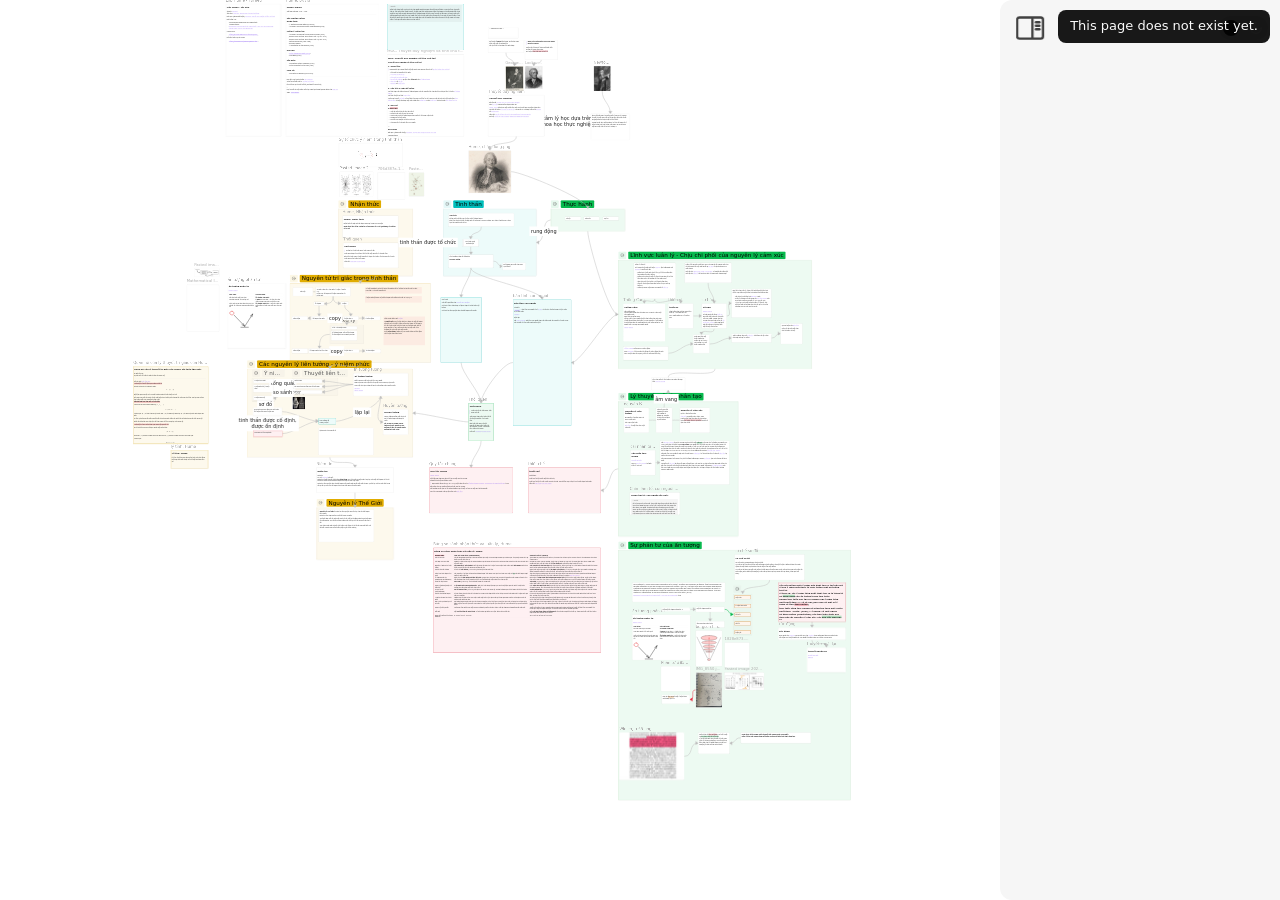
==== commit faa2d69d: "Add files via upload" ====
--- a/index.html
+++ b/index.html
@@ -1,15 +1,20 @@
 <!DOCTYPE html> <html lang="vi"><head>
-<title>index</title>
+<title>Hume-Duy nghiệm</title>
 <base href=".">
-<meta name="pathname" content="index.html">
-<meta name="description" content="index - index">
-<meta property="og:title" content="index">
-<meta property="og:description" content="index - index">
+<meta name="pathname" content="hume-duy-nghiệm.html">
+<meta name="description" content="index - Hume-Duy nghiệm">
+<meta property="og:title" content="Hume-Duy nghiệm">
+<meta property="og:description" content="index - Hume-Duy nghiệm">
 <meta property="og:type" content="website">
-<meta property="og:url" content="index.html">
-<meta property="og:image" content="09-attachment/pasted-image-20261021233601.png">
-<meta charset="UTF-8"><meta property="og:site_name" content="index"><meta name="viewport" content="width=device-width, initial-scale=1.0, user-scalable=yes, minimum-scale=1.0, maximum-scale=5.0"><script async="" id="webpage-script" src="site-lib/scripts/webpage.js" onload="this.onload=null;this.setAttribute(&quot;loaded&quot;, &quot;true&quot;)"></script><link rel="icon" href="site-lib/media/favicon.png"><link rel="stylesheet" href="site-lib/styles/obsidian.css"><link rel="preload" href="site-lib/styles/other-plugins.css" as="style" onload="this.onload=null;this.rel='stylesheet'"><noscript><link rel="stylesheet" href="site-lib/styles/other-plugins.css"></noscript><link rel="preload" href="site-lib/styles/global-variable-styles.css" as="style" onload="this.onload=null;this.rel='stylesheet'"><noscript><link rel="stylesheet" href="site-lib/styles/global-variable-styles.css"></noscript><link rel="preload" href="site-lib/styles/supported-plugins.css" as="style" onload="this.onload=null;this.rel='stylesheet'"><noscript><link rel="stylesheet" href="site-lib/styles/supported-plugins.css"></noscript><link rel="preload" href="site-lib/styles/main-styles.css" as="style" onload="this.onload=null;this.rel='stylesheet'"><noscript><link rel="stylesheet" href="site-lib/styles/main-styles.css"></noscript><style>body{--line-width:40em;--line-width-adaptive:40em;--file-line-width:40em;--sidebar-width:min(20em, 80vw);--collapse-arrow-size:11px;--tree-vertical-spacing:1.3em;--sidebar-margin:12px}:root{background-color:#202124}.sidebar{height:100%;font-size:14px;z-index:10;min-width:calc(var(--sidebar-width) + var(--divider-width-hover));max-width:calc(var(--sidebar-width) + var(--divider-width-hover));position:relative;overflow:hidden;overflow:clip;transition:min-width ease-in-out,max-width ease-in-out;transition-duration:.2s;contain:size}#left-sidebar{left:0}#right-sidebar{right:0}.sidebar.is-collapsed{min-width:0;max-width:0}.sidebar.floating{position:absolute}.sidebar .leaf-content{height:100%;min-width:calc(var(--sidebar-width) - var(--divider-width-hover));top:0;padding:var(--sidebar-margin);padding-top:4em;line-height:var(--line-height-tight);background-color:var(--background-secondary);transition:background-color,border-right,border-left,box-shadow;transition-duration:var(--color-fade-speed);transition-timing-function:ease-in-out;position:absolute;display:flex;flex-direction:column}.sidebar:not(.is-collapsed) .leaf-content{min-width:calc(max(100%,var(--sidebar-width)) - 3px);max-width:calc(max(100%,var(--sidebar-width)) - 3px)}#left-sidebar-content{left:0;border-top-right-radius:var(--radius-l);border-bottom-right-radius:var(--radius-l)}#right-sidebar-content{right:0;border-top-left-radius:var(--radius-l);border-bottom-left-radius:var(--radius-l)}.sidebar #left-sidebar-content,.sidebar #right-sidebar-content{contain:none!important;container-type:normal!important;animation:none!important}.sidebar:has(.leaf-content:empty):has(.topbar-content:empty){display:none}.sidebar-topbar{height:calc(2.3em + 2 * var(--sidebar-margin));width:var(--sidebar-width);padding:var(--sidebar-margin);z-index:1;position:fixed;display:flex;align-items:center;transition:width ease-in-out;transition-duration:inherit}.sidebar.is-collapsed .sidebar-topbar{width:calc(2.3em + var(--sidebar-margin) * 2)}.sidebar .sidebar-topbar.is-collapsed{width:0}#left-sidebar .sidebar-topbar{left:0;flex-direction:row;border-top-right-radius:var(--radius-l)}#right-sidebar .sidebar-topbar{right:0;flex-direction:row-reverse;border-top-left-radius:var(--radius-l)}#left-sidebar .topbar-content{margin-right:calc(2.3em + var(--sidebar-margin));flex-direction:row}#right-sidebar .topbar-content{margin-left:calc(2.3em + var(--sidebar-margin));flex-direction:row-reverse}.topbar-content{overflow:hidden visible;overflow:clip visible;width:100%;height:100%;display:flex;align-items:center;transition:inherit}.sidebar.is-collapsed .topbar-content{width:0;transition:inherit}.clickable-icon.sidebar-collapse-icon{background-color:transparent;color:var(--icon-color-focused);padding:2px!important;margin:0!important;height:100%!important;width:2.3em!important;margin-inline:0.14em!important;position:absolute}#left-sidebar .clickable-icon.sidebar-collapse-icon{transform:rotateY(180deg);right:var(--sidebar-margin)}#right-sidebar .clickable-icon.sidebar-collapse-icon{transform:rotateY(180deg);left:var(--sidebar-margin)}.clickable-icon.sidebar-collapse-icon svg.svg-icon{width:100%;height:100%}.feature-title{margin-left:1px;text-transform:uppercase;letter-spacing:.06em;margin-top:.75em;margin-bottom:.75em}.feature-header{display:flex;align-items:center;padding-top:0;font-size:1em;padding-left:0}body.floating-sidebars .sidebar{position:absolute}body{transition:background-color var(--color-fade-speed) ease-in-out}#navbar:not(:empty){display:flex;align-items:center;justify-content:space-between;padding:.5em 1em;width:100%}#main{display:flex;flex-direction:column;height:100%;width:100%;align-items:stretch;justify-content:center}#main-horizontal{display:flex;flex-direction:row;flex-grow:1;width:100%;align-items:stretch;justify-content:center}#center-content{flex-basis:100%;max-width:100%;width:100%;height:100%;display:flex;flex-direction:column;align-items:center;transition:opacity .2s ease-in-out;contain:inline-size}.hide{opacity:0!important;transition:opacity .2s ease-in-out;pointer-events:none}#center-content>.obsidian-document{padding-left:2em;padding-right:1em;margin-bottom:0;width:100%;width:-webkit-fill-available;width:-moz-available;width:fill-available;transition:background-color var(--color-fade-speed) ease-in-out;border-top-right-radius:var(--window-radius,var(--radius-m));border-top-left-radius:var(--window-radius,var(--radius-m));overflow-x:hidden!important;overflow-y:auto!important;display:flex!important;flex-direction:column!important;align-items:center!important;contain:inline-size}body #center-content>.obsidian-document>.markdown-preview-sizer{padding-bottom:80vh;width:100%;max-width:var(--line-width);flex-basis:var(--line-width);transition:background-color var(--color-fade-speed) ease-in-out;contain:inline-size}#center-content>.obsidian-document>div{width:100%!important;transition:background-color var(--color-fade-speed) ease-in-out;contain:inline-size}#center-content>.obsidian-document:not([data-type=markdown]).embed{display:flex;padding:1em;height:100%;width:100%;align-items:center;justify-content:center}#center-content>.obsidian-document:not([data-type=markdown]).embed>*{max-width:100%;max-height:100%;object-fit:contain}:not(h1,h2,h3,h4,h5,h6,li):has(> :is(.math,table)){overflow-x:auto!important}#center-content>.obsidian-document:not([data-type=markdown]){overflow-x:auto;contain:content;padding:0;margin:0;height:100%}.obsidian-document[data-type=attachment]{display:flex;flex-direction:column;align-items:center;justify-content:center;height:100%;width:100%}.obsidian-document[data-type=attachment]>*{outline:0;border:none;box-shadow:none}.obsidian-document[data-type=attachment] :is(img){max-width:90%;max-height:90%;object-fit:contain}.obsidian-document[data-type=attachment]>:is(audio){width:100%;max-width:min(90%,var(--line-width))}.obsidian-document[data-type=attachment]>:is(embed,iframe,video){width:100%;height:100%;max-width:100%;max-height:100%;object-fit:contain}.canvas-wrapper>:is(.header,.footer){z-index:100;position:absolute;display:flex;justify-content:center;flex-direction:column;width:100%;align-items:center}.scroll-highlight{position:absolute;width:100%;height:100%;pointer-events:none;z-index:1000;background-color:hsla(var(--color-accent-hsl),.25);opacity:0;padding:1em;inset:50%;translate:-50% -50%;border-radius:var(--radius-s)}</style><script defer="">async function loadIncludes(){let e=document.querySelectorAll("link[itemprop='include']");for(const t of e){let e=t.getAttribute("href");try{let o="";if(e.startsWith("https:")||e.startsWith("http:")||"file:"!=window.location.protocol){const n=await fetch(e);if(!n.ok){console.log("Could not include file: "+e),t?.remove();continue}o=await n.text()}else{const t=document.getElementById(btoa(encodeURI(e)));if(t){const e=JSON.parse(decodeURI(atob(t.getAttribute("value")??"")));o=e?.data??""}}let n=document.createRange().createContextualFragment(o);t.before(n),t.remove(),console.log("Included text: "+o),console.log("Included file: "+e)}catch(o){t?.remove(),console.log("Could not include file: "+e,o);continue}}}document.addEventListener("DOMContentLoaded",(()=>{loadIncludes()}));let isFileProtocol="file:"==location.protocol;function waitLoadScripts(e,t){let o=e.map((e=>document.getElementById(e+"-script")));!function e(n){let l=o[n],c=n+1;l?(l&&"true"!=l.getAttribute("loaded")||n<o.length&&e(c),n<o.length&&l.addEventListener("load",(()=>e(c)))):n<o.length?e(c):t()}(0)}</script></head><body class="publish css-settings-manager show-inline-title show-ribbon is-focused"><script defer="">let theme=localStorage.getItem("theme")||(window.matchMedia("(prefers-color-scheme: dark)").matches?"dark":"light");"dark"==theme?(document.body.classList.add("theme-dark"),document.body.classList.remove("theme-light")):(document.body.classList.add("theme-light"),document.body.classList.remove("theme-dark")),window.innerWidth<480?document.body.classList.add("is-phone"):window.innerWidth<768?document.body.classList.add("is-tablet"):window.innerWidth<1024?document.body.classList.add("is-small-screen"):document.body.classList.add("is-large-screen")</script><div id="main"><div id="navbar"></div><div id="main-horizontal"><div id="left-content" class="leaf" style="--sidebar-width: var(--sidebar-width-left);"><div id="left-sidebar" class="sidebar"><div class="sidebar-handle"></div><div class="sidebar-topbar"><div class="topbar-content"></div><div class="clickable-icon sidebar-collapse-icon"><svg xmlns="http://www.w3.org/2000/svg" width="100%" height="100%" viewBox="0 0 24 24" fill="none" stroke="currentColor" stroke-width="3" stroke-linecap="round" stroke-linejoin="round" class="svg-icon"><path d="M21 3H3C1.89543 3 1 3.89543 1 5V19C1 20.1046 1.89543 21 3 21H21C22.1046 21 23 20.1046 23 19V5C23 3.89543 22.1046 3 21 3Z"></path><path d="M10 4V20"></path><path d="M4 7H7"></path><path d="M4 10H7"></path><path d="M4 13H7"></path></svg></div></div><div class="sidebar-content-wrapper"><div id="left-sidebar-content" class="leaf-content"></div></div><script defer="">let ls = document.querySelector("#left-sidebar"); ls.classList.toggle("is-collapsed", window.innerWidth < 768); ls.style.setProperty("--sidebar-width", localStorage.getItem("sidebar-left-width"));</script></div></div><div id="center-content" class="leaf"><div class="view-content obsidian-document" data-type="canvas"><style id="MJX-CHTML-styles">mjx-container[overflow=scroll][display]{overflow:auto clip;min-width:initial!important}mjx-container[overflow=truncate][display]{overflow:hidden clip;min-width:initial!important}mjx-container[display]{display:block;text-align:center;justify-content:center;margin:.7em 0;padding:.3em 2px}mjx-container[display][width=full]{display:flex}mjx-container[justify=left]{text-align:left;justify-content:left}mjx-container[justify=right]{text-align:right;justify-content:right}mjx-container[jax=CHTML]{white-space:nowrap}mjx-mi>mjx-c,mjx-mn>mjx-c,mjx-mo>mjx-c,mjx-ms>mjx-c,mjx-mtext>mjx-c{clip-path:polygon(-1em -2px,calc(100% + 1em) -2px,calc(100% + 1em) calc(100% + 2px),-1em calc(100% + 2px)) padding-box}mjx-stretchy-h{clip-path:polygon(0px -2px,100% -2px,100% calc(100% + 2px),0px calc(100% + 2px)) padding-box;display:inline-block}mjx-stretchy-v{clip-path:polygon(-2px 0px,calc(100% + 2px) 0px,calc(100% + 2px) 100%,-2px 100%) padding-box;display:inline-block;text-align:center}mjx-container [space="1"]{margin-left:.111em}mjx-container [space="2"]{margin-left:.167em}mjx-container [space="3"]{margin-left:.222em}mjx-container [space="4"]{margin-left:.278em}mjx-container [space="5"]{margin-left:.333em}mjx-container [rspace="1"]{margin-right:.111em}mjx-container [rspace="2"]{margin-right:.167em}mjx-container [rspace="3"]{margin-right:.222em}mjx-container [rspace="4"]{margin-right:.278em}mjx-container [rspace="5"]{margin-right:.333em}mjx-container [size="s"]{font-size:70.7%}mjx-container [size=ss]{font-size:50%}mjx-container [size=Tn]{font-size:60%}mjx-container [size=sm]{font-size:85%}mjx-container [size=lg]{font-size:120%}mjx-container [size=Lg]{font-size:144%}mjx-container [size=LG]{font-size:173%}mjx-container [size=hg]{font-size:207%}mjx-container [size=HG]{font-size:249%}mjx-container [width=full]{width:100%}mjx-box{display:inline-block}mjx-block{display:block}mjx-itable{display:inline-table}mjx-row{display:table-row}mjx-row>mjx-base,mjx-row>mjx-cell,mjx-row>mjx-den,mjx-row>mjx-over,mjx-row>mjx-under{display:table-cell}mjx-container [inline-breaks]{display:inline}mjx-container .mjx-selected{outline:black solid 2px}@media (prefers-color-scheme:dark){mjx-container .mjx-selected{outline:rgb(200,200,200) solid 2px}}mjx-mtext{display:inline-block}mjx-mstyle{display:inline-block}mjx-merror{display:inline-block;color:red;background-color:#ff0}mjx-mphantom{visibility:hidden}mjx-container[has-speech=true]{position:relative;cursor:default}mjx-speech{position:absolute;z-index:-1;inset:0px}mjx-speech:focus{outline:0}mjx-container a[data-mjx-href]{color:linktext;cursor:pointer}mjx-container a[data-mjx-href].mjx-visited{color:visitedtext}mjx-container>mjx-help{display:none;position:absolute;top:-.3em;right:-.5em;width:.6em;height:.6em;cursor:pointer}mjx-container[display=true]>mjx-help{position:sticky;bottom:100%;left:0;margin:-.3em -.5em 0 -.1em;right:0;top:initial}mjx-help>svg{stroke:black;width:100%;height:100%}mjx-help>svg>circle{stroke-width:1.5px;cx:9px;cy:9px;r:9px;fill:white}mjx-help>svg>circle:nth-child(2){fill:var(--mjx-bg1-color);r:7px}mjx-help>svg>line{stroke-width:2.5px;stroke-linecap:round}mjx-help:hover>svg>circle:nth-child(2){fill:white}mjx-container.mjx-explorer-active>mjx-help{display:inline-flex;align-items:center}@media (prefers-color-scheme:dark){mjx-help>svg{stroke:rgb(224,224,224)}mjx-help>svg>circle{fill:rgb(64,64,64)}mjx-help>svg>circle:nth-child(2){fill:rgba(132,132,255,0.3)}mjx-help:hover>svg>circle:nth-child(2){stroke:rgb(170,170,170);fill:rgb(64,64,64)}}mjx-math{display:inline-block;text-align:left;line-height:0;text-indent:0;font-style:normal;font-weight:400;font-size:100%;font-size-adjust:none;letter-spacing:normal;overflow-wrap:normal;word-spacing:normal;direction:ltr;padding:1px 0}mjx-container[jax=CHTML][display=true] mjx-math{padding:0}mjx-math[breakable]{display:inline}mjx-container[jax=CHTML] mjx-break{white-space:normal;line-height:0;clip-path:rect(0px 0px 0px 0px);font-family:MJX-BRK!important}mjx-break[size="0"]{letter-spacing:-.999em}mjx-break[size="1"]{letter-spacing:-.889em}mjx-break[size="2"]{letter-spacing:-.833em}mjx-break[size="3"]{letter-spacing:-.778em}mjx-break[size="4"]{letter-spacing:-.722em}mjx-break[size="5"]{letter-spacing:-.667em}mjx-mi{display:inline-block;text-align:left}mjx-c{display:inline-block;width:0;text-align:right}mjx-utext{display:inline-block;padding:.75em 0 .2em}mjx-mo{display:inline-block;text-align:left}mjx-stretchy-h>mjx-beg,mjx-stretchy-h>mjx-end,mjx-stretchy-h>mjx-ext,mjx-stretchy-h>mjx-mid{display:inline-block;width:0;text-align:right}mjx-stretchy-h>mjx-ext{clip-path:polygon(0px -1em,100% -1em,100% calc(100% + 1em),0px calc(100% + 1em)) padding-box;width:100%;border:0 solid transparent;box-sizing:border-box;text-align:left}mjx-stretchy-v>mjx-beg,mjx-stretchy-v>mjx-end,mjx-stretchy-v>mjx-ext,mjx-stretchy-v>mjx-mid{display:block;height:0;margin:0 auto}mjx-stretchy-v>mjx-ext>mjx-spacer{display:block}mjx-stretchy-v>mjx-ext{clip-path:polygon(-1em 0px,calc(100% + 1em) 0px,calc(100% + 1em) 100%,-1em 100%) padding-box;height:100%;border:.1px solid transparent;box-sizing:border-box;white-space:pre}mjx-mark{display:inline-block;height:0}mjx-msub{display:inline-block;text-align:left}mjx-msubsup{display:inline-block;text-align:left}mjx-script{display:inline-block;padding-right:.05em;padding-left:.033em}mjx-script>mjx-spacer{display:block}mjx-mn{display:inline-block;text-align:left}mjx-texatom{display:inline-block;text-align:left}mjx-container[jax=CHTML]>mjx-math.TEX-N[breakable]>*{font-family:MJX-TEX-ZERO,MJX-TEX-N}.TEX-N{font-family:MJX-TEX-ZERO,MJX-TEX-N}.TEX-B{font-family:MJX-TEX-ZERO,MJX-TEX-B}.TEX-I{font-family:MJX-TEX-ZERO,MJX-TEX-I}.TEX-BI{font-family:MJX-TEX-ZERO,MJX-TEX-BI}.TEX-F{font-family:MJX-TEX-ZERO,MJX-TEX-F}.TEX-FB{font-family:MJX-TEX-ZERO,MJX-TEX-FB}.TEX-SS{font-family:MJX-TEX-ZERO,MJX-TEX-SS}.TEX-SSB{font-family:MJX-TEX-ZERO,MJX-TEX-SSB}.TEX-SSI{font-family:MJX-TEX-ZERO,MJX-TEX-SSI}.TEX-M{font-family:MJX-TEX-ZERO,MJX-TEX-M}.TEX-SO{font-family:MJX-TEX-ZERO,MJX-TEX-SO}.TEX-LO{font-family:MJX-TEX-ZERO,MJX-TEX-LO}.TEX-C{font-family:MJX-TEX-ZERO,MJX-TEX-C}.TEX-CB{font-family:MJX-TEX-ZERO,MJX-TEX-CB}.TEX-OS{font-family:MJX-TEX-ZERO,MJX-TEX-OS}.TEX-OB{font-family:MJX-TEX-ZERO,MJX-TEX-OB}.TEX-MI{font-family:MJX-TEX-ZERO,MJX-TEX-MI}.TEX-V{font-family:MJX-TEX-ZERO,MJX-TEX-V}.TEX-S3{font-family:MJX-TEX-ZERO,MJX-TEX-S3}.TEX-S4{font-family:MJX-TEX-ZERO,MJX-TEX-S4}.MHC-M{font-family:MJX-TEX-ZERO,MJX-MHC-M}.MHC-N{font-family:MJX-TEX-ZERO,MJX-MHC-N}@font-face{font-family:MJX-MHC-M;src:url("site-lib/fonts/mjx-mhc-m.woff2") format("woff2")}@font-face{font-family:MJX-MHC-N;src:url("site-lib/fonts/mjx-mhc-n.woff2") format("woff2")}@font-face{font-family:MJX-TEX-ZERO;src:url("site-lib/fonts/mjx-tex-zero.woff2") format("woff2")}@font-face{font-family:MJX-BRK;src:url("site-lib/fonts/mjx-tex-brk.woff2") format("woff2")}@font-face{font-family:MJX-TEX-N;src:url("site-lib/fonts/mjx-tex-n.woff2") format("woff2")}@font-face{font-family:MJX-TEX-B;src:url("site-lib/fonts/mjx-tex-b.woff2") format("woff2")}@font-face{font-family:MJX-TEX-I;src:url("site-lib/fonts/mjx-tex-i.woff2") format("woff2")}@font-face{font-family:MJX-TEX-BI;src:url("site-lib/fonts/mjx-tex-bi.woff2") format("woff2")}@font-face{font-family:MJX-TEX-F;src:url("site-lib/fonts/mjx-tex-f.woff2") format("woff2")}@font-face{font-family:MJX-TEX-FB;src:url("site-lib/fonts/mjx-tex-fb.woff2") format("woff2")}@font-face{font-family:MJX-TEX-SS;src:url("site-lib/fonts/mjx-tex-ss.woff2") format("woff2")}@font-face{font-family:MJX-TEX-SSB;src:url("site-lib/fonts/mjx-tex-ssb.woff2") format("woff2")}@font-face{font-family:MJX-TEX-SSI;src:url("site-lib/fonts/mjx-tex-ssi.woff2") format("woff2")}@font-face{font-family:MJX-TEX-M;src:url("site-lib/fonts/mjx-tex-m.woff2") format("woff2")}@font-face{font-family:MJX-TEX-SO;src:url("site-lib/fonts/mjx-tex-so.woff2") format("woff2")}@font-face{font-family:MJX-TEX-LO;src:url("site-lib/fonts/mjx-tex-lo.woff2") format("woff2")}@font-face{font-family:MJX-TEX-C;src:url("site-lib/fonts/mjx-tex-c.woff2") format("woff2")}@font-face{font-family:MJX-TEX-CB;src:url("site-lib/fonts/mjx-tex-cb.woff2") format("woff2")}@font-face{font-family:MJX-TEX-OS;src:url("site-lib/fonts/mjx-tex-os.woff2") format("woff2")}@font-face{font-family:MJX-TEX-OB;src:url("site-lib/fonts/mjx-tex-ob.woff2") format("woff2")}@font-face{font-family:MJX-TEX-MI;src:url("site-lib/fonts/mjx-tex-mi.woff2") format("woff2")}@font-face{font-family:MJX-TEX-V;src:url("site-lib/fonts/mjx-tex-v.woff2") format("woff2")}@font-face{font-family:MJX-TEX-S3;src:url("site-lib/fonts/mjx-tex-s3.woff2") format("woff2")}@font-face{font-family:MJX-TEX-S4;src:url("site-lib/fonts/mjx-tex-s4.woff2") format("woff2")}mjx-c.mjx-c1D443{padding:.683em .751em 0 0}mjx-c.mjx-c3D{padding:.367em .778em 0 0}mjx-c.mjx-c7B{padding:.75em .5em .25em 0}mjx-c.mjx-c1D44E{padding:.441em .529em .01em 0}mjx-c.mjx-c2C{padding:.121em .278em .194em 0}mjx-c.mjx-c1D44F{padding:.694em .429em .011em 0}mjx-c.mjx-c1D450{padding:.442em .433em .011em 0}mjx-c.mjx-c1D451{padding:.694em .523em .01em 0}mjx-c.mjx-c7D{padding:.75em .5em .25em 0}mjx-c.mjx-c28{padding:.75em .389em .25em 0}mjx-c.mjx-c1D445{padding:.683em .759em .021em 0}mjx-c.mjx-c31{padding:.666em .5em 0 0}mjx-c.mjx-c32{padding:.666em .5em 0 0}mjx-c.mjx-c2026{padding:.12em 1.172em 0 0}mjx-c.mjx-c29{padding:.75em .389em .25em 0}mjx-c.mjx-c45.TEX-C{padding:.705em .564em .022em 0}mjx-c.mjx-c33{padding:.665em .5em .022em 0}mjx-c.mjx-c5B{padding:.75em .278em .25em 0}mjx-c.mjx-c3A3{padding:.683em .722em 0 0}mjx-c.mjx-c3A{padding:.43em .278em 0 0}mjx-c.mjx-c58.TEX-C{padding:.683em .807em 0 0}mjx-c.mjx-c27F6{padding:.511em 1.638em .011em 0}mjx-c.mjx-c59.TEX-C{padding:.683em .714em .143em 0}mjx-c.mjx-c5D{padding:.75em .278em .25em 0}mjx-c.mjx-c1D446{padding:.705em .645em .022em 0}</style><div class="canvas-wrapper node-insert-event" tabindex="-1" data-ignore-swipe="true" data-disable-font-size-relative-to-zoom="false" data-hide-background-grid-when-in-readonly="true" data-reading-mode-fix-enabled="false" data-collapsible-groups-feature-enabled="true" data-collapsed-group-preview-on-drag="true" data-allow-floating-edge-creation="true" style="--zoom-multiplier: 4;"><svg class="canvas-background"><pattern id="06207903b7194e88" patternUnits="userSpaceOnUse" x="486.25" y="363.53125" width="10" height="10"><circle cx="0.7" cy="0.7" r="0.7"></circle></pattern><rect x="0" y="0" width="100%" height="100%" fill="url(#06207903b7194e88)"></rect></svg><div class="canvas-card-menu" style="z-index: 109;"><div class="canvas-card-menu-button mod-draggable" aria-label="Kéo để thêm thẻ" data-tooltip-position="top"><svg xmlns="http://www.w3.org/2000/svg" width="24" height="24" viewBox="0 0 24 24" fill="none" stroke="currentColor" stroke-width="2" stroke-linecap="round" stroke-linejoin="round" class="svg-icon lucide-sticky-note"><path d="M21 9a2.4 2.4 0 0 0-.706-1.706l-3.588-3.588A2.4 2.4 0 0 0 15 3H5a2 2 0 0 0-2 2v14a2 2 0 0 0 2 2h14a2 2 0 0 0 2-2z"></path><path d="M15 3v5a1 1 0 0 0 1 1h5"></path></svg></div><div class="canvas-card-menu-button mod-draggable" aria-label="Kéo để thêm ghi chú từ kho lưu trữ" data-tooltip-position="top"><svg xmlns="http://www.w3.org/2000/svg" width="24" height="24" viewBox="0 0 24 24" fill="none" stroke="currentColor" stroke-width="2" stroke-linecap="round" stroke-linejoin="round" class="svg-icon lucide-file-text"><path d="M6 22a2 2 0 0 1-2-2V4a2 2 0 0 1 2-2h8a2.4 2.4 0 0 1 1.704.706l3.588 3.588A2.4 2.4 0 0 1 20 8v12a2 2 0 0 1-2 2z"></path><path d="M14 2v5a1 1 0 0 0 1 1h5"></path><path d="M10 9H8"></path><path d="M16 13H8"></path><path d="M16 17H8"></path></svg></div><div class="canvas-card-menu-button mod-draggable" aria-label="Kéo để thêm phương tiện từ kho lưu trữ" data-tooltip-position="top"><svg xmlns="http://www.w3.org/2000/svg" width="24" height="24" viewBox="0 0 24 24" fill="none" stroke="currentColor" stroke-width="2" stroke-linecap="round" stroke-linejoin="round" class="svg-icon lucide-file-image"><path d="M6 22a2 2 0 0 1-2-2V4a2 2 0 0 1 2-2h8a2.4 2.4 0 0 1 1.704.706l3.588 3.588A2.4 2.4 0 0 1 20 8v12a2 2 0 0 1-2 2z"></path><path d="M14 2v5a1 1 0 0 0 1 1h5"></path><circle cx="10" cy="12" r="2"></circle><path d="m20 17-1.296-1.296a2.41 2.41 0 0 0-3.408 0L9 22"></path></svg></div><div id="create-group" class="canvas-card-menu-button mod-draggable" aria-label="Drag to add group" data-tooltip-position="top"><svg xmlns="http://www.w3.org/2000/svg" width="24" height="24" viewBox="0 0 24 24" fill="none" stroke="currentColor" stroke-width="2" stroke-linecap="round" stroke-linejoin="round" class="svg-icon lucide-group"><path d="M3 7V5c0-1.1.9-2 2-2h2"></path><path d="M17 3h2c1.1 0 2 .9 2 2v2"></path><path d="M21 17v2c0 1.1-.9 2-2 2h-2"></path><path d="M7 21H5c-1.1 0-2-.9-2-2v-2"></path><rect x="7" y="7" width="7" height="5" rx="1"></rect><rect x="10" y="12" width="7" height="5" rx="1"></rect></svg></div></div><div class="canvas-controls" style="z-index: 109;"><div class="canvas-control-group mod-raised"><div class="canvas-control-item" aria-label="Cài đặt Bảng" data-tooltip-position="left"><svg xmlns="http://www.w3.org/2000/svg" width="24" height="24" viewBox="0 0 24 24" fill="none" stroke="currentColor" stroke-width="2" stroke-linecap="round" stroke-linejoin="round" class="svg-icon lucide-settings"><path d="M9.671 4.136a2.34 2.34 0 0 1 4.659 0 2.34 2.34 0 0 0 3.319 1.915 2.34 2.34 0 0 1 2.33 4.033 2.34 2.34 0 0 0 0 3.831 2.34 2.34 0 0 1-2.33 4.033 2.34 2.34 0 0 0-3.319 1.915 2.34 2.34 0 0 1-4.659 0 2.34 2.34 0 0 0-3.32-1.915 2.34 2.34 0 0 1-2.33-4.033 2.34 2.34 0 0 0 0-3.831A2.34 2.34 0 0 1 6.35 6.051a2.34 2.34 0 0 0 3.319-1.915"></path><circle cx="12" cy="12" r="3"></circle></svg></div><div id="properties-button" class="canvas-control-item" aria-label="Properties" data-tooltip-position="left"><svg xmlns="http://www.w3.org/2000/svg" width="24" height="24" viewBox="0 0 24 24" fill="none" stroke="currentColor" stroke-width="2" stroke-linecap="round" stroke-linejoin="round" class="svg-icon lucide-info"><circle cx="12" cy="12" r="10"></circle><path d="M12 16v-4"></path><path d="M12 8h.01"></path></svg></div><div id="focus-mode-toggle" class="canvas-control-item" aria-label="Focus Mode" data-tooltip-position="left"><svg xmlns="http://www.w3.org/2000/svg" width="24" height="24" viewBox="0 0 24 24" fill="none" stroke="currentColor" stroke-width="2" stroke-linecap="round" stroke-linejoin="round" class="svg-icon lucide-focus"><circle cx="12" cy="12" r="3"></circle><path d="M3 7V5a2 2 0 0 1 2-2h2"></path><path d="M17 3h2a2 2 0 0 1 2 2v2"></path><path d="M21 17v2a2 2 0 0 1-2 2h-2"></path><path d="M7 21H5a2 2 0 0 1-2-2v-2"></path></svg></div></div><div class="canvas-control-group mod-raised"><div class="canvas-control-item" aria-label="Phóng to" data-tooltip-position="left"><svg xmlns="http://www.w3.org/2000/svg" width="24" height="24" viewBox="0 0 24 24" fill="none" stroke="currentColor" stroke-width="2" stroke-linecap="round" stroke-linejoin="round" class="svg-icon lucide-plus"><path d="M5 12h14"></path><path d="M12 5v14"></path></svg></div><div class="canvas-control-item" aria-label="Đặt lại phóng to/thu nhỏ" data-tooltip-position="left"><svg xmlns="http://www.w3.org/2000/svg" width="24" height="24" viewBox="0 0 24 24" fill="none" stroke="currentColor" stroke-width="2" stroke-linecap="round" stroke-linejoin="round" class="svg-icon lucide-rotate-cw"><path d="M21 12a9 9 0 1 1-9-9c2.52 0 4.93 1 6.74 2.74L21 8"></path><path d="M21 3v5h-5"></path></svg></div><div class="canvas-control-item" aria-label="Thu phóng để vừa với khung
-(⇧ 1)" data-tooltip-position="left"><svg xmlns="http://www.w3.org/2000/svg" width="24" height="24" viewBox="0 0 24 24" fill="none" stroke="currentColor" stroke-width="2" stroke-linecap="round" stroke-linejoin="round" class="svg-icon lucide-maximize"><path d="M8 3H5a2 2 0 0 0-2 2v3"></path><path d="M21 8V5a2 2 0 0 0-2-2h-3"></path><path d="M3 16v3a2 2 0 0 0 2 2h3"></path><path d="M16 21h3a2 2 0 0 0 2-2v-3"></path></svg></div><div class="canvas-control-item" aria-label="Thu nhỏ" data-tooltip-position="left"><svg xmlns="http://www.w3.org/2000/svg" width="24" height="24" viewBox="0 0 24 24" fill="none" stroke="currentColor" stroke-width="2" stroke-linecap="round" stroke-linejoin="round" class="svg-icon lucide-minus"><path d="M5 12h14"></path></svg></div></div><div class="canvas-control-group mod-raised"><div class="canvas-control-item is-disabled" aria-label="Hoàn tác" data-tooltip-position="left"><svg xmlns="http://www.w3.org/2000/svg" width="24" height="24" viewBox="0 0 24 24" fill="none" stroke="currentColor" stroke-width="2" stroke-linecap="round" stroke-linejoin="round" class="svg-icon lucide-undo-2"><path d="M9 14 4 9l5-5"></path><path d="M4 9h10.5a5.5 5.5 0 0 1 5.5 5.5a5.5 5.5 0 0 1-5.5 5.5H11"></path></svg></div><div class="canvas-control-item is-disabled" aria-label="Làm lại" data-tooltip-position="left"><svg xmlns="http://www.w3.org/2000/svg" width="24" height="24" viewBox="0 0 24 24" fill="none" stroke="currentColor" stroke-width="2" stroke-linecap="round" stroke-linejoin="round" class="svg-icon lucide-redo-2"><path d="m15 14 5-5-5-5"></path><path d="M20 9H9.5A5.5 5.5 0 0 0 4 14.5A5.5 5.5 0 0 0 9.5 20H13"></path></svg></div></div><div class="canvas-control-group mod-raised"><div class="canvas-control-item" aria-label="Trợ giúp Bảng" data-tooltip-position="left"><svg xmlns="http://www.w3.org/2000/svg" width="24" height="24" viewBox="0 0 24 24" fill="none" stroke="currentColor" stroke-width="2" stroke-linecap="round" stroke-linejoin="round" class="svg-icon lucide-help-circle"><circle cx="12" cy="12" r="10"></circle><path d="M9.09 9a3 3 0 0 1 5.83 1c0 2-3 3-3 3"></path><path d="M12 17h.01"></path></svg></div></div></div><div class="canvas" style="transform: translate(485px, 365.5px) scale(0.0625) translate(500px, -3551.5px);"><svg class="canvas-edges"></svg><svg class="canvas-edges"></svg><svg class="canvas-edges"><g><path class="canvas-interaction-path" d="M-111.5 -700 L-111.5 -693 M-111.5,-693 C-111.5,-543 -535,-630 -535,-480"></path><path class="canvas-display-path" d="M-111.5 -700 L-111.5 -693 M-111.5,-693 C-111.5,-543 -535,-630 -535,-480"></path></g><g><path class="canvas-interaction-path" d="M-195 -133 L-188 -133 M-188,-133 C-38,-133 1033,303 1033,453"></path><path class="canvas-display-path" d="M-195 -133 L-188 -133 M-188,-133 C-38,-133 1033,303 1033,453"></path></g><g><path class="canvas-interaction-path" d="M-837 1405 L-837 1412 M-837,1412 C-837,1562 -993.5,1719 -993.5,1869"></path><path class="canvas-display-path" d="M-837 1405 L-837 1412 M-837,1412 C-837,1562 -993.5,1719 -993.5,1869"></path></g><g><path class="canvas-interaction-path" d="M-478 1299 L-471 1299 M-471,1299 C-393.43349627577635,1299 -416.56650372422365,1380.5 -339,1380.5"></path><path class="canvas-display-path" d="M-478 1299 L-471 1299 M-471,1299 C-393.43349627577635,1299 -416.56650372422365,1380.5 -339,1380.5"></path></g><g><path class="canvas-interaction-path" d="M-671.5 745 L-671.5 752 M-671.5,752 C-671.5,877.8235371462748 -841,812.1764628537252 -841,938"></path><path class="canvas-display-path" d="M-671.5 745 L-671.5 752 M-671.5,752 C-671.5,877.8235371462748 -841,812.1764628537252 -841,938"></path></g><g><path class="canvas-interaction-path" d="M-841 1065 L-841 1072 M-841,1072 C-841,1142 -837,1116 -837,1186"></path><path class="canvas-display-path" d="M-841 1065 L-841 1072 M-841,1072 C-841,1142 -837,1116 -837,1186"></path></g><g><path class="canvas-interaction-path" d="M2320 3160 L2320 3153 M2320,3153 C2320,3003 3066.5,3177 3066.5,3027 M3066.5 3027 L3066.5 3020"></path><path class="canvas-display-path" d="M2320 3160 L2320 3153 M2320,3153 C2320,3003 3066.5,3177 3066.5,3027 M3066.5 3027 L3066.5 3020"></path></g><g><path class="canvas-interaction-path" d="M1033 820 L1033 827 M1033,827 C1033,977 1363,2150 1513,2150"></path><path class="canvas-display-path" d="M1033 820 L1033 827 M1033,827 C1033,977 1363,2150 1513,2150"></path></g><g><path class="canvas-interaction-path" d="M-3699 3303.5 L-3706 3303.5 M-3706,3303.5 C-3850.361741815482,3303.5 -3848.638258184518,3335 -3993,3335"></path><path class="canvas-display-path" d="M-3699 3303.5 L-3706 3303.5 M-3706,3303.5 C-3850.361741815482,3303.5 -3848.638258184518,3335 -3993,3335"></path></g><g><path class="canvas-interaction-path" d="M-3699 3303.5 L-3706 3303.5 M-3706,3303.5 C-3853.154043437481,3303.5 -3839.845956562519,3216 -3987,3216"></path><path class="canvas-display-path" d="M-3699 3303.5 L-3706 3303.5 M-3706,3303.5 C-3853.154043437481,3303.5 -3839.845956562519,3216 -3987,3216"></path></g><g><path class="canvas-interaction-path" d="M-3699 3303.5 L-3706 3303.5 M-3706,3303.5 C-3856,3303.5 -3843,3487.5 -3993,3487.5"></path><path class="canvas-display-path" d="M-3699 3303.5 L-3706 3303.5 M-3706,3303.5 C-3856,3303.5 -3843,3487.5 -3993,3487.5"></path></g><g><path class="canvas-interaction-path" d="M-2760 2240 L-2760 2247 M-2760,2247 C-2760,2317 -2824,2243 -2824,2313"></path><path class="canvas-display-path" d="M-2760 2240 L-2760 2247 M-2760,2247 C-2760,2317 -2824,2243 -2824,2313"></path></g><g><path class="canvas-interaction-path" d="M-2719 3271.5 L-2726 3271.5 M-2726,3271.5 C-2876,3271.5 -3062,3216 -3212,3216"></path><path class="canvas-display-path" d="M-2719 3271.5 L-2726 3271.5 M-2726,3271.5 C-2876,3271.5 -3062,3216 -3212,3216"></path></g><g><path class="canvas-interaction-path" d="M-2719 3271.5 L-2726 3271.5 M-2726,3271.5 C-2876,3271.5 -3062,3304 -3212,3304"></path><path class="canvas-display-path" d="M-2719 3271.5 L-2726 3271.5 M-2726,3271.5 C-2876,3271.5 -3062,3304 -3212,3304"></path></g><g><path class="canvas-interaction-path" d="M-2719 3271.5 L-2726 3271.5 M-2726,3271.5 C-2876,3271.5 -3062,3391 -3212,3391"></path><path class="canvas-display-path" d="M-2719 3271.5 L-2726 3271.5 M-2726,3271.5 C-2876,3271.5 -3062,3391 -3212,3391"></path></g><g><path class="canvas-interaction-path" d="M-2280 3454 L-2280 3461 M-2280,3461 C-2280,3611 -2398,3871.5 -2248,3871.5"></path><path class="canvas-display-path" d="M-2280 3454 L-2280 3461 M-2280,3461 C-2280,3611 -2398,3871.5 -2248,3871.5"></path></g><g><path class="canvas-interaction-path" d="M-2996 3858.5 L-2989 3858.5 M-2989,3858.5 C-2839,3858.5 -2280,3611 -2280,3461"></path><path class="canvas-display-path" d="M-2996 3858.5 L-2989 3858.5 M-2989,3858.5 C-2839,3858.5 -2280,3611 -2280,3461"></path></g><g><path class="canvas-interaction-path" d="M-3854 4057.5 L-3847 4057.5 M-3847,4057.5 C-3697,4057.5 -3433,3858.5 -3283,3858.5"></path><path class="canvas-display-path" d="M-3854 4057.5 L-3847 4057.5 M-3847,4057.5 C-3697,4057.5 -3433,3858.5 -3283,3858.5"></path></g><g><path class="canvas-interaction-path" d="M-4092.5 3772 L-4092.5 3779 M-4092.5,3779 C-4092.5,3889.540716480399 -4086.5,3889.459283519601 -4086.5,4000"></path><path class="canvas-display-path" d="M-4092.5 3772 L-4092.5 3779 M-4092.5,3779 C-4092.5,3889.540716480399 -4086.5,3889.459283519601 -4086.5,4000"></path></g><g><path class="canvas-interaction-path" d="M-3860 3706 L-3853 3706 M-3853,3706 C-3703,3706 -3433,3858.5 -3283,3858.5"></path><path class="canvas-display-path" d="M-3860 3706 L-3853 3706 M-3853,3706 C-3703,3706 -3433,3858.5 -3283,3858.5"></path></g><g><path class="canvas-interaction-path" d="M-4159.5 3521 L-4159.5 3528 M-4159.5,3528 C-4159.5,3598 -4092.5,3563 -4092.5,3633"></path><path class="canvas-display-path" d="M-4159.5 3521 L-4159.5 3528 M-4159.5,3528 C-4159.5,3598 -4092.5,3563 -4092.5,3633"></path></g><g><path class="canvas-interaction-path" d="M-3042 1859 L-3042 1866 M-3042,1866 C-3042,1954.7947070494633 -3090.2052929505367,1979 -3179,1979"></path><path class="canvas-display-path" d="M-3042 1859 L-3042 1866 M-3042,1866 C-3042,1954.7947070494633 -3090.2052929505367,1979 -3179,1979"></path></g><g><path class="canvas-interaction-path" d="M-2856.5 1999 L-2856.5 2006 M-2856.5,2006 C-2856.5,2102.438127833342 -2760,2076.561872166658 -2760,2173"></path><path class="canvas-display-path" d="M-2856.5 1999 L-2856.5 2006 M-2856.5,2006 C-2856.5,2102.438127833342 -2760,2076.561872166658 -2760,2173"></path></g><g><path class="canvas-interaction-path" d="M-3042 1859 L-3042 1866 M-3042,1866 C-3042,1945.2464510246357 -3005.246451024636,1974 -2926,1974"></path><path class="canvas-display-path" d="M-3042 1859 L-3042 1866 M-3042,1866 C-3042,1945.2464510246357 -3005.246451024636,1974 -2926,1974"></path></g><g><path class="canvas-interaction-path" d="M-3391 2210 L-3398 2210 M-3398,2210 C-3468,2210 -3372,2210 -3442,2210"></path><path class="canvas-display-path" d="M-3391 2210 L-3398 2210 M-3398,2210 C-3468,2210 -3372,2210 -3442,2210"></path></g><g><path class="canvas-interaction-path" d="M-2635 2210 L-2628 2210 M-2628,2210 C-2558,2210 -2613,2210 -2543,2210"></path><path class="canvas-display-path" d="M-2635 2210 L-2628 2210 M-2628,2210 C-2558,2210 -2613,2210 -2543,2210"></path></g><g><path class="canvas-interaction-path" d="M-2608 2921 L-2608 2928 M-2608,2928 C-2608,3078 -3093.5,2863 -3093.5,3013"></path><path class="canvas-display-path" d="M-2608 2921 L-2608 2928 M-2608,2928 C-2608,3078 -3093.5,2863 -3093.5,3013"></path></g><g><path class="canvas-interaction-path" d="M-2364 1535 L-2364 1542 M-2364,1542 C-2364,1674.4245067953814 -2608,1512.5754932046186 -2608,1645"></path><path class="canvas-display-path" d="M-2364 1535 L-2364 1542 M-2364,1542 C-2364,1674.4245067953814 -2608,1512.5754932046186 -2608,1645"></path></g><g><path class="canvas-interaction-path" d="M-875 3870 L-882 3870 M-882,3870 C-1032,3870 -1611,3728.5 -1761,3728.5"></path><path class="canvas-display-path" d="M-875 3870 L-882 3870 M-882,3870 C-1032,3870 -1611,3728.5 -1761,3728.5"></path></g><g><path class="canvas-interaction-path" d="M-164 2921 L-171 2921 M-171,2921 C-321,2921 -675,3411 -675,3561"></path><path class="canvas-display-path" d="M-164 2921 L-171 2921 M-171,2921 C-321,2921 -675,3411 -675,3561"></path></g><g><path class="canvas-interaction-path" d="M1520 2150 L1513 2150 M1513,2150 C1363,2150 924,2921 774,2921"></path><path class="canvas-display-path" d="M1520 2150 L1513 2150 M1513,2150 C1363,2150 924,2921 774,2921"></path></g><g><path class="canvas-interaction-path" d="M-837 1405 L-837 1412 M-837,1412 C-837,1562 301.5,1754 301.5,1904"></path><path class="canvas-display-path" d="M-837 1405 L-837 1412 M-837,1412 C-837,1562 301.5,1754 301.5,1904"></path></g><g><path class="canvas-interaction-path" d="M-993.5 2921 L-993.5 2928 M-993.5,2928 C-993.5,3078 -675,3411 -675,3561"></path><path class="canvas-display-path" d="M-993.5 2921 L-993.5 2928 M-993.5,2928 C-993.5,3078 -675,3411 -675,3561"></path></g><g><path class="canvas-interaction-path" d="M-277 -2040 L-277 -2033 M-277,-2033 C-277,-1911.102245713877 -140.5,-1952.897754286123 -140.5,-1831"></path><path class="canvas-display-path" d="M-277 -2040 L-277 -2033 M-277,-2033 C-277,-1911.102245713877 -140.5,-1952.897754286123 -140.5,-1831"></path></g><g><path class="canvas-interaction-path" d="M288 -1926 L288 -1919 M288,-1919 C288,-1844.7971530195775 168.5,-1905.2028469804225 168.5,-1831"></path><path class="canvas-display-path" d="M288 -1926 L288 -1919 M288,-1919 C288,-1844.7971530195775 168.5,-1905.2028469804225 168.5,-1831"></path></g><g><path class="canvas-interaction-path" d="M3970 2528 L3977 2528 M3977,2528 C4052.1481869375434,2528 4034.8518130624566,2458 4110,2458"></path><path class="canvas-display-path" d="M3970 2528 L3977 2528 M3977,2528 C4052.1481869375434,2528 4034.8518130624566,2458 4110,2458"></path></g><g><path class="canvas-interaction-path" d="M2320 2771 L2327 2771 M2327,2771 C2477,2771 2563,2623 2713,2623"></path><path class="canvas-display-path" d="M2320 2771 L2327 2771 M2327,2771 C2477,2771 2563,2623 2713,2623"></path></g><g><path class="canvas-interaction-path" d="M2957.5 1642 L2957.5 1649 M2957.5,1649 C2957.5,1799 3054,1818 3054,1968"></path><path class="canvas-display-path" d="M2957.5 1642 L2957.5 1649 M2957.5,1649 C2957.5,1799 3054,1818 3054,1968"></path></g><g><path class="canvas-interaction-path" d="M3254 2175 L3261 2175 M3261,2175 C3367.5762637738817,2175 3219.4237362261183,1972 3326,1972"></path><path class="canvas-display-path" d="M3254 2175 L3261 2175 M3261,2175 C3367.5762637738817,2175 3219.4237362261183,1972 3326,1972"></path></g><g><path class="canvas-interaction-path" d="M3054 2375 L3054 2382 M3054,2382 C3054,2492.693269894786 2850,2357.306730105214 2850,2468"></path><path class="canvas-display-path" d="M3054 2375 L3054 2382 M3054,2382 C3054,2492.693269894786 2850,2357.306730105214 2850,2468"></path></g><g><path class="canvas-interaction-path" d="M2980 2623 L2987 2623 M2987,2623 C3137,2623 3176,2528 3326,2528"></path><path class="canvas-display-path" d="M2980 2623 L2987 2623 M2987,2623 C3137,2623 3176,2528 3326,2528"></path></g><g><path class="canvas-interaction-path" d="M2104 1899 L2104 1906 M2104,1906 C2104,1996.0069441765468 1935,1877.9930558234532 1935,1968"></path><path class="canvas-display-path" d="M2104 1899 L2104 1906 M2104,1906 C2104,1996.0069441765468 1935,1877.9930558234532 1935,1968"></path></g><g><path class="canvas-interaction-path" d="M2104 1899 L2104 1906 M2104,1906 C2104,2056 2520,1818 2520,1968"></path><path class="canvas-display-path" d="M2104 1899 L2104 1906 M2104,1906 C2104,2056 2520,1818 2520,1968"></path></g><g><path class="canvas-interaction-path" d="M2720 2175 L2727 2175 M2727,2175 C2797,2175 2777,2175 2847,2175"></path><path class="canvas-display-path" d="M2720 2175 L2727 2175 M2727,2175 C2797,2175 2777,2175 2847,2175"></path></g><g class="is-themed mod-canvas-color-4"><path class="canvas-interaction-path" d="M3220 6870 L3227 6870 M3227,6870 C3301.6257328272227,6870 3278.3742671727773,6950 3353,6950"></path><path class="canvas-display-path" d="M3220 6870 L3227 6870 M3227,6870 C3301.6257328272227,6870 3278.3742671727773,6950 3353,6950"></path></g><g><path class="canvas-interaction-path" d="M3940 6400 L3940 6407 M3940,6407 C3940,6557 3510,6463 3510,6613"></path><path class="canvas-display-path" d="M3940 6400 L3940 6407 M3940,6407 C3940,6557 3510,6463 3510,6613"></path></g><g><path class="canvas-interaction-path" d="M4620 7065 L4620 7072 M4620,7072 C4620,7142 4620,7083 4620,7153"></path><path class="canvas-display-path" d="M4620 7065 L4620 7072 M4620,7072 C4620,7142 4620,7083 4620,7153"></path></g><g><path class="canvas-interaction-path" d="M2670 6870 L2677 6870 M2677,6870 C2747,6870 2683,6870 2753,6870"></path><path class="canvas-display-path" d="M2670 6870 L2677 6870 M2677,6870 C2747,6870 2683,6870 2753,6870"></path></g><g><path class="canvas-interaction-path" d="M4620 7360 L4620 7367 M4620,7367 C4620,7493.4169687977055 4850,7345.5830312022945 4850,7472"></path><path class="canvas-display-path" d="M4620 7360 L4620 7367 M4620,7367 C4620,7493.4169687977055 4850,7345.5830312022945 4850,7472"></path></g><g><path class="canvas-interaction-path" d="M2990 6910 L2990 6917 M2990,6917 C2990,6987 2990,6983 2990,7053"></path><path class="canvas-display-path" d="M2990 6910 L2990 6917 M2990,6917 C2990,6987 2990,6983 2990,7053"></path></g><g class="is-themed mod-canvas-color-1"><path class="canvas-interaction-path" d="M2760 8159 L2753 8159 M2753,8159 C2667.323282042319,8159 2757.676717957681,8310 2672,8310"></path><path class="canvas-display-path" d="M2760 8159 L2753 8159 M2753,8159 C2667.323282042319,8159 2757.676717957681,8310 2672,8310"></path></g><g><path class="canvas-interaction-path" d="M2573 9220 L2580 9220 M2580,9220 C2729.5568453799424,9220 2643.4431546200576,9010 2793,9010"></path><path class="canvas-display-path" d="M2573 9220 L2580 9220 M2580,9220 C2729.5568453799424,9220 2643.4431546200576,9010 2793,9010"></path></g><g><path class="canvas-interaction-path" d="M3480 8925 L3473 8925 M3473,8925 C3379.7516756182717,8925 3400.2483243817283,9010 3307,9010"></path><path class="canvas-display-path" d="M3480 8925 L3473 8925 M3473,8925 C3379.7516756182717,8925 3400.2483243817283,9010 3307,9010"></path></g><g><path class="canvas-interaction-path" d="M440 640 L433 640 M433,640 C283,640 367,997.5 217,997.5"></path><path class="canvas-display-path" d="M440 640 L433 640 M433,640 C283,640 367,997.5 217,997.5" data-pathfinding-method="square"></path></g><g><path class="canvas-interaction-path" d="M-1280 997.5 L-1287 997.5 M-1287,997.5 C-1437,997.5 -1611,997.5 -1761,997.5"></path><path class="canvas-display-path" d="M-1280 997.5 L-1287 997.5 M-1287,997.5 C-1437,997.5 -1611,997.5 -1761,997.5"></path></g><g><path class="canvas-interaction-path" d="M2010 3842 L2017 3842 M2017,3842 C2087,3842 2047,3842 2117,3842 M2117 3842 L2124 3842"></path><path class="canvas-display-path" d="M2010 3842 L2017 3842 M2017,3842 C2087,3842 2047,3842 2117,3842 M2117 3842 L2124 3842"></path></g><g><path class="canvas-interaction-path" d="M2384 3842 L2391 3842 M2391,3842 C2461,3842 2427,3842 2497,3842 M2497 3842 L2504 3842"></path><path class="canvas-display-path" d="M2384 3842 L2391 3842 M2391,3842 C2461,3842 2427,3842 2497,3842 M2497 3842 L2504 3842"></path></g><g><path class="canvas-interaction-path" d="M2254 3642 L2254 3635 M2254,3635 C2254,3496.9963768591565 2320,3505.0036231408435 2320,3367"></path><path class="canvas-display-path" d="M2254 3642 L2254 3635 M2254,3635 C2254,3496.9963768591565 2320,3505.0036231408435 2320,3367"></path></g><g><path class="canvas-interaction-path" d="M2114 4522 L2121 4522 M2121,4522 C2191,4522 2112,4522 2182,4522"></path><path class="canvas-display-path" d="M2114 4522 L2121 4522 M2121,4522 C2191,4522 2112,4522 2182,4522"></path></g><g><path class="canvas-interaction-path" d="M1520 4621 L1513 4621 M1513,4621 C1363,4621 1399,4964.5 1249,4964.5"></path><path class="canvas-display-path" d="M1520 4621 L1513 4621 M1513,4621 C1363,4621 1399,4964.5 1249,4964.5"></path></g><g><path class="canvas-interaction-path" d="M1263.5 -1424 L1263.5 -1417 M1263.5,-1417 C1263.5,-1267 1393,-1217 1393,-1067"></path><path class="canvas-display-path" d="M1263.5 -1424 L1263.5 -1417 M1263.5,-1417 C1263.5,-1267 1393,-1217 1393,-1067"></path></g><g><path class="canvas-interaction-path" d="M1083 -850 L1076 -850 M1076,-850 C926,-850 495,-1029 345,-1029"></path><path class="canvas-display-path" d="M1083 -850 L1076 -850 M1076,-850 C926,-850 495,-1029 345,-1029"></path></g><g><path class="canvas-interaction-path" d="M-675 4172 L-675 4179 M-675,4179 C-675,4329 -834.5,4443 -834.5,4593"></path><path class="canvas-display-path" d="M-675 4172 L-675 4179 M-675,4179 C-675,4329 -834.5,4443 -834.5,4593"></path></g><g><path class="canvas-interaction-path" d="M-3093.5 4437 L-3093.5 4444 M-3093.5,4444 C-3093.5,4594 -2692.5,4443 -2692.5,4593"></path><path class="canvas-display-path" d="M-3093.5 4437 L-3093.5 4444 M-3093.5,4444 C-3093.5,4594 -2692.5,4443 -2692.5,4593"></path></g><g><path class="canvas-interaction-path" d="M-2692.5 5000 L-2692.5 5007 M-2692.5,5007 C-2692.5,5120 -2692.5,5120 -2692.5,5233"></path><path class="canvas-display-path" d="M-2692.5 5000 L-2692.5 5007 M-2692.5,5007 C-2692.5,5120 -2692.5,5120 -2692.5,5233"></path></g><g><path class="canvas-interaction-path" d="M-3141 2210 L-3134 2210 M-3134,2210 C-3013,2210 -3013,2210 -2892,2210"></path><path class="canvas-display-path" d="M-3141 2210 L-3134 2210 M-3134,2210 C-3013,2210 -3013,2210 -2892,2210"></path></g><g><path class="canvas-interaction-path" d="M-3367 1786.5 L-3360 1786.5 M-3360,1786.5 C-3290,1786.5 -3397,1786.5 -3327,1786.5 M-3327 1786.5 L-3320 1786.5"></path><path class="canvas-display-path" d="M-3367 1786.5 L-3360 1786.5 M-3360,1786.5 C-3290,1786.5 -3397,1786.5 -3327,1786.5 M-3327 1786.5 L-3320 1786.5" data-path="dotted" data-pathfinding-method="direct"></path></g><g><path class="canvas-interaction-path" d="M-3093 2470 L-3100 2470 M-3100,2470 C-3236.0544468218513,2470 -3261.5,2552.9455531781487 -3261.5,2689"></path><path class="canvas-display-path" d="M-3093 2470 L-3100 2470 M-3100,2470 C-3236.0544468218513,2470 -3261.5,2552.9455531781487 -3261.5,2689"></path></g><g><path class="canvas-interaction-path" d="M-3087 2734.5 L-3080 2734.5 M-3080,2734.5 C-2985.9996675537795,2734.5 -2986.0003324462205,2735 -2892,2735"></path><path class="canvas-display-path" d="M-3087 2734.5 L-3080 2734.5 M-3080,2734.5 C-2985.9996675537795,2734.5 -2986.0003324462205,2735 -2892,2735"></path></g><g><path class="canvas-interaction-path" d="M-2625 2735 L-2618 2735 M-2618,2735 C-2548,2735 -2607,2735 -2537,2735"></path><path class="canvas-display-path" d="M-2625 2735 L-2618 2735 M-2618,2735 C-2548,2735 -2607,2735 -2537,2735"></path></g><g><path class="canvas-interaction-path" d="M-3268 2009 L-3268 2016 M-3268,2016 C-3268,2094.5063691683677 -3266,2094.4936308316323 -3266,2173"></path><path class="canvas-display-path" d="M-3268 2009 L-3268 2016 M-3268,2016 C-3268,2094.5063691683677 -3266,2094.4936308316323 -3266,2173"></path></g></svg><svg class="canvas-edges"><g><g style="transform: translate(-535px, -473px) rotate(180deg);"><polygon class="canvas-path-end" points="0,0 6.5,10.4 -6.5,10.4"></polygon></g></g><g><g style="transform: translate(1033px, 460px) rotate(180deg);"><polygon class="canvas-path-end" points="0,0 6.5,10.4 -6.5,10.4"></polygon></g></g><g><g style="transform: translate(-993.5px, 1876px) rotate(180deg);"><polygon class="canvas-path-end" points="0,0 6.5,10.4 -6.5,10.4"></polygon></g></g><g><g style="transform: translate(-332px, 1380.5px) rotate(90deg);"><polygon class="canvas-path-end" points="0,0 6.5,10.4 -6.5,10.4"></polygon></g></g><g><g style="transform: translate(-841px, 945px) rotate(180deg);"><polygon class="canvas-path-end" points="0,0 6.5,10.4 -6.5,10.4"></polygon></g></g><g><g style="transform: translate(-837px, 1193px) rotate(180deg);"><polygon class="canvas-path-end" points="0,0 6.5,10.4 -6.5,10.4"></polygon></g></g><g></g><g><g style="transform: translate(1520px, 2150px) rotate(90deg);"><polygon class="canvas-path-end" points="0,0 6.5,10.4 -6.5,10.4"></polygon></g></g><g><g style="transform: translate(-4000px, 3335px) rotate(270deg);"><polygon class="canvas-path-end" points="0,0 6.5,10.4 -6.5,10.4"></polygon></g></g><g><g style="transform: translate(-3994px, 3216px) rotate(270deg);"><polygon class="canvas-path-end" points="0,0 6.5,10.4 -6.5,10.4"></polygon></g></g><g><g style="transform: translate(-4000px, 3487.5px) rotate(270deg);"><polygon class="canvas-path-end" points="0,0 6.5,10.4 -6.5,10.4"></polygon></g></g><g><g style="transform: translate(-2824px, 2320px) rotate(180deg);"><polygon class="canvas-path-end" points="0,0 6.5,10.4 -6.5,10.4"></polygon></g></g><g><g style="transform: translate(-3219px, 3216px) rotate(270deg);"><polygon class="canvas-path-end" points="0,0 6.5,10.4 -6.5,10.4"></polygon></g></g><g><g style="transform: translate(-3219px, 3304px) rotate(270deg);"><polygon class="canvas-path-end" points="0,0 6.5,10.4 -6.5,10.4"></polygon></g></g><g><g style="transform: translate(-3219px, 3391px) rotate(270deg);"><polygon class="canvas-path-end" points="0,0 6.5,10.4 -6.5,10.4"></polygon></g></g><g><g style="transform: translate(-2241px, 3871.5px) rotate(90deg);"><polygon class="canvas-path-end" points="0,0 6.5,10.4 -6.5,10.4"></polygon></g></g><g><g style="transform: translate(-2280px, 3454px) rotate(0deg);"><polygon class="canvas-path-end" points="0,0 6.5,10.4 -6.5,10.4"></polygon></g></g><g><g style="transform: translate(-3276px, 3858.5px) rotate(90deg);"><polygon class="canvas-path-end" points="0,0 6.5,10.4 -6.5,10.4"></polygon></g></g><g><g style="transform: translate(-4086.5px, 4007px) rotate(180deg);"><polygon class="canvas-path-end" points="0,0 6.5,10.4 -6.5,10.4"></polygon></g></g><g><g style="transform: translate(-3276px, 3858.5px) rotate(90deg);"><polygon class="canvas-path-end" points="0,0 6.5,10.4 -6.5,10.4"></polygon></g></g><g><g style="transform: translate(-4092.5px, 3640px) rotate(180deg);"><polygon class="canvas-path-end" points="0,0 6.5,10.4 -6.5,10.4"></polygon></g></g><g><g style="transform: translate(-3186px, 1979px) rotate(270deg);"><polygon class="canvas-path-end" points="0,0 6.5,10.4 -6.5,10.4"></polygon></g></g><g><g style="transform: translate(-2760px, 2180px) rotate(180deg);"><polygon class="canvas-path-end" points="0,0 6.5,10.4 -6.5,10.4"></polygon></g></g><g><g style="transform: translate(-2919px, 1974px) rotate(90deg);"><polygon class="canvas-path-end" points="0,0 6.5,10.4 -6.5,10.4"></polygon></g></g><g><g style="transform: translate(-3449px, 2210px) rotate(270deg);"><polygon class="canvas-path-end" points="0,0 6.5,10.4 -6.5,10.4"></polygon></g></g><g><g style="transform: translate(-2536px, 2210px) rotate(90deg);"><polygon class="canvas-path-end" points="0,0 6.5,10.4 -6.5,10.4"></polygon></g></g><g><g style="transform: translate(-3093.5px, 3020px) rotate(180deg);"><polygon class="canvas-path-end" points="0,0 6.5,10.4 -6.5,10.4"></polygon></g></g><g><g style="transform: translate(-2608px, 1652px) rotate(180deg);"><polygon class="canvas-path-end" points="0,0 6.5,10.4 -6.5,10.4"></polygon></g></g><g><g style="transform: translate(-1768px, 3728.5px) rotate(270deg);"><polygon class="canvas-path-end" points="0,0 6.5,10.4 -6.5,10.4"></polygon></g></g><g><g style="transform: translate(-675px, 3568px) rotate(180deg);"><polygon class="canvas-path-end" points="0,0 6.5,10.4 -6.5,10.4"></polygon></g></g><g><g style="transform: translate(767px, 2921px) rotate(270deg);"><polygon class="canvas-path-end" points="0,0 6.5,10.4 -6.5,10.4"></polygon></g></g><g><g style="transform: translate(301.5px, 1911px) rotate(180deg);"><polygon class="canvas-path-end" points="0,0 6.5,10.4 -6.5,10.4"></polygon></g></g><g><g style="transform: translate(-675px, 3568px) rotate(180deg);"><polygon class="canvas-path-end" points="0,0 6.5,10.4 -6.5,10.4"></polygon></g></g><g><g style="transform: translate(-140.5px, -1824px) rotate(180deg);"><polygon class="canvas-path-end" points="0,0 6.5,10.4 -6.5,10.4"></polygon></g></g><g><g style="transform: translate(168.5px, -1824px) rotate(180deg);"><polygon class="canvas-path-end" points="0,0 6.5,10.4 -6.5,10.4"></polygon></g></g><g><g style="transform: translate(4117px, 2458px) rotate(90deg);"><polygon class="canvas-path-end" points="0,0 6.5,10.4 -6.5,10.4"></polygon></g></g><g><g style="transform: translate(2720px, 2623px) rotate(90deg);"><polygon class="canvas-path-end" points="0,0 6.5,10.4 -6.5,10.4"></polygon></g></g><g><g style="transform: translate(3054px, 1975px) rotate(180deg);"><polygon class="canvas-path-end" points="0,0 6.5,10.4 -6.5,10.4"></polygon></g></g><g><g style="transform: translate(3333px, 1972px) rotate(90deg);"><polygon class="canvas-path-end" points="0,0 6.5,10.4 -6.5,10.4"></polygon></g></g><g><g style="transform: translate(2850px, 2475px) rotate(180deg);"><polygon class="canvas-path-end" points="0,0 6.5,10.4 -6.5,10.4"></polygon></g></g><g><g style="transform: translate(3333px, 2528px) rotate(90deg);"><polygon class="canvas-path-end" points="0,0 6.5,10.4 -6.5,10.4"></polygon></g></g><g><g style="transform: translate(1935px, 1975px) rotate(180deg);"><polygon class="canvas-path-end" points="0,0 6.5,10.4 -6.5,10.4"></polygon></g></g><g><g style="transform: translate(2520px, 1975px) rotate(180deg);"><polygon class="canvas-path-end" points="0,0 6.5,10.4 -6.5,10.4"></polygon></g></g><g><g style="transform: translate(2854px, 2175px) rotate(90deg);"><polygon class="canvas-path-end" points="0,0 6.5,10.4 -6.5,10.4"></polygon></g></g><g class="is-themed mod-canvas-color-4"><g style="transform: translate(3360px, 6950px) rotate(90deg);"><polygon class="canvas-path-end" points="0,0 6.5,10.4 -6.5,10.4"></polygon></g></g><g><g style="transform: translate(3510px, 6620px) rotate(180deg);"><polygon class="canvas-path-end" points="0,0 6.5,10.4 -6.5,10.4"></polygon></g></g><g><g style="transform: translate(4620px, 7160px) rotate(180deg);"><polygon class="canvas-path-end" points="0,0 6.5,10.4 -6.5,10.4"></polygon></g></g><g><g style="transform: translate(2760px, 6870px) rotate(90deg);"><polygon class="canvas-path-end" points="0,0 6.5,10.4 -6.5,10.4"></polygon></g></g><g><g style="transform: translate(4850px, 7479px) rotate(180deg);"><polygon class="canvas-path-end" points="0,0 6.5,10.4 -6.5,10.4"></polygon></g></g><g><g style="transform: translate(2990px, 7060px) rotate(180deg);"><polygon class="canvas-path-end" points="0,0 6.5,10.4 -6.5,10.4"></polygon></g></g><g class="is-themed mod-canvas-color-1"><g style="transform: translate(2665px, 8310px) rotate(270deg);"><polygon class="canvas-path-end" points="0,0 6.5,10.4 -6.5,10.4"></polygon></g></g><g><g style="transform: translate(2800px, 9010px) rotate(90deg);"><polygon class="canvas-path-end" points="0,0 6.5,10.4 -6.5,10.4"></polygon></g></g><g><g style="transform: translate(3300px, 9010px) rotate(270deg);"><polygon class="canvas-path-end" points="0,0 6.5,10.4 -6.5,10.4"></polygon></g></g><g><g data-pathfinding-method="square" style="transform: translate(210px, 997.5px) rotate(270deg);"><polygon class="canvas-path-end" points="0,0 6.5,10.4 -6.5,10.4"></polygon></g></g><g><g style="transform: translate(-1768px, 997.5px) rotate(270deg);"><polygon class="canvas-path-end" points="0,0 6.5,10.4 -6.5,10.4"></polygon></g></g><g></g><g></g><g><g style="transform: translate(2320px, 3360px) rotate(0deg);"><polygon class="canvas-path-end" points="0,0 6.5,10.4 -6.5,10.4"></polygon></g></g><g><g style="transform: translate(2189px, 4522px) rotate(90deg);"><polygon class="canvas-path-end" points="0,0 6.5,10.4 -6.5,10.4"></polygon></g></g><g><g style="transform: translate(1242px, 4964.5px) rotate(270deg);"><polygon class="canvas-path-end" points="0,0 6.5,10.4 -6.5,10.4"></polygon></g></g><g><g style="transform: translate(1393px, -1060px) rotate(180deg);"><polygon class="canvas-path-end" points="0,0 6.5,10.4 -6.5,10.4"></polygon></g></g><g><g style="transform: translate(338px, -1029px) rotate(270deg);"><polygon class="canvas-path-end" points="0,0 6.5,10.4 -6.5,10.4"></polygon></g></g><g><g style="transform: translate(-834.5px, 4600px) rotate(180deg);"><polygon class="canvas-path-end" points="0,0 6.5,10.4 -6.5,10.4"></polygon></g></g><g><g style="transform: translate(-2692.5px, 4600px) rotate(180deg);"><polygon class="canvas-path-end" points="0,0 6.5,10.4 -6.5,10.4"></polygon></g></g><g><g style="transform: translate(-2692.5px, 5240px) rotate(180deg);"><polygon class="canvas-path-end" points="0,0 6.5,10.4 -6.5,10.4"></polygon></g></g><g><g style="transform: translate(-2885px, 2210px) rotate(90deg);"><polygon class="canvas-path-end" points="0,0 6.5,10.4 -6.5,10.4"></polygon></g></g><g></g><g><g style="transform: translate(-3261.5px, 2696px) rotate(180deg);"><polygon class="canvas-path-end" points="0,0 6.5,10.4 -6.5,10.4"></polygon></g></g><g><g style="transform: translate(-2885px, 2735px) rotate(90deg);"><polygon class="canvas-path-end" points="0,0 6.5,10.4 -6.5,10.4"></polygon></g></g><g><g style="transform: translate(-2530px, 2735px) rotate(90deg);"><polygon class="canvas-path-end" points="0,0 6.5,10.4 -6.5,10.4"></polygon></g></g><g><g style="transform: translate(-3266px, 2180px) rotate(180deg);"><polygon class="canvas-path-end" points="0,0 6.5,10.4 -6.5,10.4"></polygon></g></g></svg><div class="canvas-path-label-wrapper" style="transform: translate(-3849.5px, 3319.25px);"><div class="canvas-path-label" contenteditable="false" data-placeholder="Thêm văn bản...">hợp nhất</div></div><div class="canvas-path-label-wrapper" style="transform: translate(-3846.5px, 3259.75px);"><div class="canvas-path-label" contenteditable="false" data-placeholder="Thêm văn bản...">tổng quát</div></div><div class="canvas-path-label-wrapper" style="transform: translate(-3849.5px, 3395.5px);"><div class="canvas-path-label" contenteditable="false" data-placeholder="Thêm văn bản...">so sánh</div></div><div class="canvas-path-label-wrapper" style="transform: translate(-2578.25px, 3716px);"><div class="canvas-path-label" contenteditable="false" data-placeholder="Thêm văn bản...">lặp lại</div></div><div class="canvas-path-label-wrapper" style="transform: translate(-4089.5px, 3889.5px);"><div class="canvas-path-label" contenteditable="false" data-placeholder="Thêm văn bản...">tinh thần được cố định, được ổn định</div></div><div class="canvas-path-label-wrapper" style="transform: translate(-4126px, 3580.5px);"><div class="canvas-path-label" contenteditable="false" data-placeholder="Thêm văn bản...">sơ đồ</div></div><div class="canvas-path-label-wrapper" style="transform: translate(328.5px, 818.75px);"><div class="canvas-path-label" contenteditable="false" data-placeholder="Thêm văn bản...">rung động</div></div><div class="canvas-path-label-wrapper" style="transform: translate(-1524px, 997.5px);"><div class="canvas-path-label" contenteditable="false" data-placeholder="Thêm văn bản...">tinh thần được tổ chức</div></div><div class="canvas-path-label-wrapper" style="transform: translate(2287px, 3501px);"><div class="canvas-path-label" contenteditable="false" data-placeholder="Thêm văn bản...">âm vang</div></div><div class="canvas-path-label-wrapper" style="transform: translate(710.5px, -939.5px);"><div class="canvas-path-label" contenteditable="false" data-placeholder="Thêm văn bản...">tâm lý học dựa trên khoa học thực nghiệm</div></div><div class="canvas-path-label-wrapper" style="transform: translate(-3013px, 2210px);"><div class="canvas-path-label" contenteditable="false" data-placeholder="Thêm văn bản...">copy</div></div><div class="canvas-path-label-wrapper" style="transform: translate(-2986px, 2734.75px);"><div class="canvas-path-label" contenteditable="false" data-placeholder="Thêm văn bản...">copy</div></div><div class="canvas-node" style="z-index: -14880001; transform: translate(-3800px, -2817px); width: 1483px; height: 2117px; --canvas-node-width: 1483px; --canvas-node-height: 2117px;"><div class="canvas-node-container"><div class="canvas-node-content markdown-embed is-loaded"><div class="markdown-embed-content node-insert-event"><div class="obsidian-document markdown-preview-view markdown-rendered node-insert-event show-indentation-guide allow-fold-headings allow-fold-lists show-properties"><pre class="frontmatter language-yaml" style="display: none;"><code class="language-yaml is-loaded"><span class="token key atrule">permalink</span><span class="token punctuation">:</span> index</code><button class="copy-code-button"><svg xmlns="http://www.w3.org/2000/svg" width="24" height="24" viewBox="0 0 24 24" fill="none" stroke="currentColor" stroke-width="2" stroke-linecap="round" stroke-linejoin="round" class="svg-icon lucide-copy"><rect x="8" y="8" width="14" height="14" rx="2" ry="2"></rect><path d="M4 16c-1.1 0-2-.9-2-2V4c0-1.1.9-2 2-2h10c1.1 0 2 .9 2 2"></path></svg></button></pre><div class="markdown-preview-sizer"><div class="header"><h1 class="page-title heading inline-title" id="Hume,_David_0">Hume, David</h1><div class="data-bar"></div></div><div class="markdown-pusher" style="width: 1px; height: 0.1px; margin-bottom: 0px;"></div><div class="el-p"><p dir="auto">Triết gia Scotland, 1711 – 1776.</p></div><div class="el-hr"><hr></div><div class="el-h1"><h1 data-heading="**Tác phẩm chính**" dir="auto" class="heading" id="**Tác_phẩm_chính**_0"><strong>Tác phẩm chính</strong></h1></div><div class="el-h2"><h2 data-heading="Nhận thức" dir="auto" class="heading" id="Nhận_thức_0">Nhận thức</h2></div><div class="el-ul"><ul>
+<meta property="og:url" content="hume-duy-nghiệm.html">
+<meta property="og:image" content="09-attachment/george-berkeley.png">
+<meta charset="UTF-8"><meta property="og:site_name" content="index"><meta name="viewport" content="width=device-width, initial-scale=1.0, user-scalable=yes, minimum-scale=1.0, maximum-scale=5.0"><script async="" id="webpage-script" src="site-lib/scripts/webpage.js" onload="this.onload=null;this.setAttribute(&quot;loaded&quot;, &quot;true&quot;)"></script><link rel="icon" href="site-lib/media/favicon.png"><link rel="stylesheet" href="site-lib/styles/obsidian.css"><link rel="preload" href="site-lib/styles/other-plugins.css" as="style" onload="this.onload=null;this.rel='stylesheet'"><noscript><link rel="stylesheet" href="site-lib/styles/other-plugins.css"></noscript><link rel="preload" href="site-lib/styles/global-variable-styles.css" as="style" onload="this.onload=null;this.rel='stylesheet'"><noscript><link rel="stylesheet" href="site-lib/styles/global-variable-styles.css"></noscript><link rel="preload" href="site-lib/styles/supported-plugins.css" as="style" onload="this.onload=null;this.rel='stylesheet'"><noscript><link rel="stylesheet" href="site-lib/styles/supported-plugins.css"></noscript><link rel="preload" href="site-lib/styles/main-styles.css" as="style" onload="this.onload=null;this.rel='stylesheet'"><noscript><link rel="stylesheet" href="site-lib/styles/main-styles.css"></noscript><style>body{--line-width:40em;--line-width-adaptive:40em;--file-line-width:40em;--sidebar-width:min(20em, 80vw);--collapse-arrow-size:11px;--tree-vertical-spacing:1.3em;--sidebar-margin:12px}:root{background-color:#202124}.sidebar{height:100%;font-size:14px;z-index:10;min-width:calc(var(--sidebar-width) + var(--divider-width-hover));max-width:calc(var(--sidebar-width) + var(--divider-width-hover));position:relative;overflow:hidden;overflow:clip;transition:min-width ease-in-out,max-width ease-in-out;transition-duration:.2s;contain:size}#left-sidebar{left:0}#right-sidebar{right:0}.sidebar.is-collapsed{min-width:0;max-width:0}.sidebar.floating{position:absolute}.sidebar .leaf-content{height:100%;min-width:calc(var(--sidebar-width) - var(--divider-width-hover));top:0;padding:var(--sidebar-margin);padding-top:4em;line-height:var(--line-height-tight);background-color:var(--background-secondary);transition:background-color,border-right,border-left,box-shadow;transition-duration:var(--color-fade-speed);transition-timing-function:ease-in-out;position:absolute;display:flex;flex-direction:column}.sidebar:not(.is-collapsed) .leaf-content{min-width:calc(max(100%,var(--sidebar-width)) - 3px);max-width:calc(max(100%,var(--sidebar-width)) - 3px)}#left-sidebar-content{left:0;border-top-right-radius:var(--radius-l);border-bottom-right-radius:var(--radius-l)}#right-sidebar-content{right:0;border-top-left-radius:var(--radius-l);border-bottom-left-radius:var(--radius-l)}.sidebar #left-sidebar-content,.sidebar #right-sidebar-content{contain:none!important;container-type:normal!important;animation:none!important}.sidebar:has(.leaf-content:empty):has(.topbar-content:empty){display:none}.sidebar-topbar{height:calc(2.3em + 2 * var(--sidebar-margin));width:var(--sidebar-width);padding:var(--sidebar-margin);z-index:1;position:fixed;display:flex;align-items:center;transition:width ease-in-out;transition-duration:inherit}.sidebar.is-collapsed .sidebar-topbar{width:calc(2.3em + var(--sidebar-margin) * 2)}.sidebar .sidebar-topbar.is-collapsed{width:0}#left-sidebar .sidebar-topbar{left:0;flex-direction:row;border-top-right-radius:var(--radius-l)}#right-sidebar .sidebar-topbar{right:0;flex-direction:row-reverse;border-top-left-radius:var(--radius-l)}#left-sidebar .topbar-content{margin-right:calc(2.3em + var(--sidebar-margin));flex-direction:row}#right-sidebar .topbar-content{margin-left:calc(2.3em + var(--sidebar-margin));flex-direction:row-reverse}.topbar-content{overflow:hidden visible;overflow:clip visible;width:100%;height:100%;display:flex;align-items:center;transition:inherit}.sidebar.is-collapsed .topbar-content{width:0;transition:inherit}.clickable-icon.sidebar-collapse-icon{background-color:transparent;color:var(--icon-color-focused);padding:2px!important;margin:0!important;height:100%!important;width:2.3em!important;margin-inline:0.14em!important;position:absolute}#left-sidebar .clickable-icon.sidebar-collapse-icon{transform:rotateY(180deg);right:var(--sidebar-margin)}#right-sidebar .clickable-icon.sidebar-collapse-icon{transform:rotateY(180deg);left:var(--sidebar-margin)}.clickable-icon.sidebar-collapse-icon svg.svg-icon{width:100%;height:100%}.feature-title{margin-left:1px;text-transform:uppercase;letter-spacing:.06em;margin-top:.75em;margin-bottom:.75em}.feature-header{display:flex;align-items:center;padding-top:0;font-size:1em;padding-left:0}body.floating-sidebars .sidebar{position:absolute}body{transition:background-color var(--color-fade-speed) ease-in-out}#navbar:not(:empty){display:flex;align-items:center;justify-content:space-between;padding:.5em 1em;width:100%}#main{display:flex;flex-direction:column;height:100%;width:100%;align-items:stretch;justify-content:center}#main-horizontal{display:flex;flex-direction:row;flex-grow:1;width:100%;align-items:stretch;justify-content:center}#center-content{flex-basis:100%;max-width:100%;width:100%;height:100%;display:flex;flex-direction:column;align-items:center;transition:opacity .2s ease-in-out;contain:inline-size}.hide{opacity:0!important;transition:opacity .2s ease-in-out;pointer-events:none}#center-content>.obsidian-document{padding-left:2em;padding-right:1em;margin-bottom:0;width:100%;width:-webkit-fill-available;width:-moz-available;width:fill-available;transition:background-color var(--color-fade-speed) ease-in-out;border-top-right-radius:var(--window-radius,var(--radius-m));border-top-left-radius:var(--window-radius,var(--radius-m));overflow-x:hidden!important;overflow-y:auto!important;display:flex!important;flex-direction:column!important;align-items:center!important;contain:inline-size}body #center-content>.obsidian-document>.markdown-preview-sizer{padding-bottom:80vh;width:100%;max-width:var(--line-width);flex-basis:var(--line-width);transition:background-color var(--color-fade-speed) ease-in-out;contain:inline-size}#center-content>.obsidian-document>div{width:100%!important;transition:background-color var(--color-fade-speed) ease-in-out;contain:inline-size}#center-content>.obsidian-document:not([data-type=markdown]).embed{display:flex;padding:1em;height:100%;width:100%;align-items:center;justify-content:center}#center-content>.obsidian-document:not([data-type=markdown]).embed>*{max-width:100%;max-height:100%;object-fit:contain}:not(h1,h2,h3,h4,h5,h6,li):has(> :is(.math,table)){overflow-x:auto!important}#center-content>.obsidian-document:not([data-type=markdown]){overflow-x:auto;contain:content;padding:0;margin:0;height:100%}.obsidian-document[data-type=attachment]{display:flex;flex-direction:column;align-items:center;justify-content:center;height:100%;width:100%}.obsidian-document[data-type=attachment]>*{outline:0;border:none;box-shadow:none}.obsidian-document[data-type=attachment] :is(img){max-width:90%;max-height:90%;object-fit:contain}.obsidian-document[data-type=attachment]>:is(audio){width:100%;max-width:min(90%,var(--line-width))}.obsidian-document[data-type=attachment]>:is(embed,iframe,video){width:100%;height:100%;max-width:100%;max-height:100%;object-fit:contain}.canvas-wrapper>:is(.header,.footer){z-index:100;position:absolute;display:flex;justify-content:center;flex-direction:column;width:100%;align-items:center}.scroll-highlight{position:absolute;width:100%;height:100%;pointer-events:none;z-index:1000;background-color:hsla(var(--color-accent-hsl),.25);opacity:0;padding:1em;inset:50%;translate:-50% -50%;border-radius:var(--radius-s)}</style><script defer="">async function loadIncludes(){let e=document.querySelectorAll("link[itemprop='include']");for(const t of e){let e=t.getAttribute("href");try{let o="";if(e.startsWith("https:")||e.startsWith("http:")||"file:"!=window.location.protocol){const n=await fetch(e);if(!n.ok){console.log("Could not include file: "+e),t?.remove();continue}o=await n.text()}else{const t=document.getElementById(btoa(encodeURI(e)));if(t){const e=JSON.parse(decodeURI(atob(t.getAttribute("value")??"")));o=e?.data??""}}let n=document.createRange().createContextualFragment(o);t.before(n),t.remove(),console.log("Included text: "+o),console.log("Included file: "+e)}catch(o){t?.remove(),console.log("Could not include file: "+e,o);continue}}}document.addEventListener("DOMContentLoaded",(()=>{loadIncludes()}));let isFileProtocol="file:"==location.protocol;function waitLoadScripts(e,t){let o=e.map((e=>document.getElementById(e+"-script")));!function e(n){let l=o[n],c=n+1;l?(l&&"true"!=l.getAttribute("loaded")||n<o.length&&e(c),n<o.length&&l.addEventListener("load",(()=>e(c)))):n<o.length?e(c):t()}(0)}</script></head><body class="publish css-settings-manager show-inline-title show-ribbon is-focused"><script defer="">let theme=localStorage.getItem("theme")||(window.matchMedia("(prefers-color-scheme: dark)").matches?"dark":"light");"dark"==theme?(document.body.classList.add("theme-dark"),document.body.classList.remove("theme-light")):(document.body.classList.add("theme-light"),document.body.classList.remove("theme-dark")),window.innerWidth<480?document.body.classList.add("is-phone"):window.innerWidth<768?document.body.classList.add("is-tablet"):window.innerWidth<1024?document.body.classList.add("is-small-screen"):document.body.classList.add("is-large-screen")</script><div id="main"><div id="navbar"></div><div id="main-horizontal"><div id="left-content" class="leaf" style="--sidebar-width: var(--sidebar-width-left);"><div id="left-sidebar" class="sidebar"><div class="sidebar-handle"></div><div class="sidebar-topbar"><div class="topbar-content"></div><div class="clickable-icon sidebar-collapse-icon"><svg xmlns="http://www.w3.org/2000/svg" width="100%" height="100%" viewBox="0 0 24 24" fill="none" stroke="currentColor" stroke-width="3" stroke-linecap="round" stroke-linejoin="round" class="svg-icon"><path d="M21 3H3C1.89543 3 1 3.89543 1 5V19C1 20.1046 1.89543 21 3 21H21C22.1046 21 23 20.1046 23 19V5C23 3.89543 22.1046 3 21 3Z"></path><path d="M10 4V20"></path><path d="M4 7H7"></path><path d="M4 10H7"></path><path d="M4 13H7"></path></svg></div></div><div class="sidebar-content-wrapper"><div id="left-sidebar-content" class="leaf-content"></div></div><script defer="">let ls = document.querySelector("#left-sidebar"); ls.classList.toggle("is-collapsed", window.innerWidth < 768); ls.style.setProperty("--sidebar-width", localStorage.getItem("sidebar-left-width"));</script></div></div><div id="center-content" class="leaf"><div class="view-content obsidian-document" data-type="canvas"><style id="MJX-CHTML-styles">mjx-container[overflow=scroll][display]{overflow:auto clip;min-width:initial!important}mjx-container[overflow=truncate][display]{overflow:hidden clip;min-width:initial!important}mjx-container[display]{display:block;text-align:center;justify-content:center;margin:.7em 0;padding:.3em 2px}mjx-container[display][width=full]{display:flex}mjx-container[justify=left]{text-align:left;justify-content:left}mjx-container[justify=right]{text-align:right;justify-content:right}mjx-container[jax=CHTML]{white-space:nowrap}mjx-mi>mjx-c,mjx-mn>mjx-c,mjx-mo>mjx-c,mjx-ms>mjx-c,mjx-mtext>mjx-c{clip-path:polygon(-1em -2px,calc(100% + 1em) -2px,calc(100% + 1em) calc(100% + 2px),-1em calc(100% + 2px)) padding-box}mjx-stretchy-h{clip-path:polygon(0px -2px,100% -2px,100% calc(100% + 2px),0px calc(100% + 2px)) padding-box;display:inline-block}mjx-stretchy-v{clip-path:polygon(-2px 0px,calc(100% + 2px) 0px,calc(100% + 2px) 100%,-2px 100%) padding-box;display:inline-block;text-align:center}mjx-container [space="1"]{margin-left:.111em}mjx-container [space="2"]{margin-left:.167em}mjx-container [space="3"]{margin-left:.222em}mjx-container [space="4"]{margin-left:.278em}mjx-container [space="5"]{margin-left:.333em}mjx-container [rspace="1"]{margin-right:.111em}mjx-container [rspace="2"]{margin-right:.167em}mjx-container [rspace="3"]{margin-right:.222em}mjx-container [rspace="4"]{margin-right:.278em}mjx-container [rspace="5"]{margin-right:.333em}mjx-container [size="s"]{font-size:70.7%}mjx-container [size=ss]{font-size:50%}mjx-container [size=Tn]{font-size:60%}mjx-container [size=sm]{font-size:85%}mjx-container [size=lg]{font-size:120%}mjx-container [size=Lg]{font-size:144%}mjx-container [size=LG]{font-size:173%}mjx-container [size=hg]{font-size:207%}mjx-container [size=HG]{font-size:249%}mjx-container [width=full]{width:100%}mjx-box{display:inline-block}mjx-block{display:block}mjx-itable{display:inline-table}mjx-row{display:table-row}mjx-row>mjx-base,mjx-row>mjx-cell,mjx-row>mjx-den,mjx-row>mjx-over,mjx-row>mjx-under{display:table-cell}mjx-container [inline-breaks]{display:inline}mjx-container .mjx-selected{outline:black solid 2px}@media (prefers-color-scheme:dark){mjx-container .mjx-selected{outline:rgb(200,200,200) solid 2px}}mjx-mtext{display:inline-block}mjx-mstyle{display:inline-block}mjx-merror{display:inline-block;color:red;background-color:#ff0}mjx-mphantom{visibility:hidden}mjx-container[has-speech=true]{position:relative;cursor:default}mjx-speech{position:absolute;z-index:-1;inset:0px}mjx-speech:focus{outline:0}mjx-container a[data-mjx-href]{color:linktext;cursor:pointer}mjx-container a[data-mjx-href].mjx-visited{color:visitedtext}mjx-container>mjx-help{display:none;position:absolute;top:-.3em;right:-.5em;width:.6em;height:.6em;cursor:pointer}mjx-container[display=true]>mjx-help{position:sticky;bottom:100%;left:0;margin:-.3em -.5em 0 -.1em;right:0;top:initial}mjx-help>svg{stroke:black;width:100%;height:100%}mjx-help>svg>circle{stroke-width:1.5px;cx:9px;cy:9px;r:9px;fill:white}mjx-help>svg>circle:nth-child(2){fill:var(--mjx-bg1-color);r:7px}mjx-help>svg>line{stroke-width:2.5px;stroke-linecap:round}mjx-help:hover>svg>circle:nth-child(2){fill:white}mjx-container.mjx-explorer-active>mjx-help{display:inline-flex;align-items:center}@media (prefers-color-scheme:dark){mjx-help>svg{stroke:rgb(224,224,224)}mjx-help>svg>circle{fill:rgb(64,64,64)}mjx-help>svg>circle:nth-child(2){fill:rgba(132,132,255,0.3)}mjx-help:hover>svg>circle:nth-child(2){stroke:rgb(170,170,170);fill:rgb(64,64,64)}}mjx-math{display:inline-block;text-align:left;line-height:0;text-indent:0;font-style:normal;font-weight:400;font-size:100%;font-size-adjust:none;letter-spacing:normal;overflow-wrap:normal;word-spacing:normal;direction:ltr;padding:1px 0}mjx-container[jax=CHTML][display=true] mjx-math{padding:0}mjx-math[breakable]{display:inline}mjx-container[jax=CHTML] mjx-break{white-space:normal;line-height:0;clip-path:rect(0px 0px 0px 0px);font-family:MJX-BRK!important}mjx-break[size="0"]{letter-spacing:-.999em}mjx-break[size="1"]{letter-spacing:-.889em}mjx-break[size="2"]{letter-spacing:-.833em}mjx-break[size="3"]{letter-spacing:-.778em}mjx-break[size="4"]{letter-spacing:-.722em}mjx-break[size="5"]{letter-spacing:-.667em}mjx-mi{display:inline-block;text-align:left}mjx-c{display:inline-block;width:0;text-align:right}mjx-utext{display:inline-block;padding:.75em 0 .2em}mjx-mo{display:inline-block;text-align:left}mjx-stretchy-h>mjx-beg,mjx-stretchy-h>mjx-end,mjx-stretchy-h>mjx-ext,mjx-stretchy-h>mjx-mid{display:inline-block;width:0;text-align:right}mjx-stretchy-h>mjx-ext{clip-path:polygon(0px -1em,100% -1em,100% calc(100% + 1em),0px calc(100% + 1em)) padding-box;width:100%;border:0 solid transparent;box-sizing:border-box;text-align:left}mjx-stretchy-v>mjx-beg,mjx-stretchy-v>mjx-end,mjx-stretchy-v>mjx-ext,mjx-stretchy-v>mjx-mid{display:block;height:0;margin:0 auto}mjx-stretchy-v>mjx-ext>mjx-spacer{display:block}mjx-stretchy-v>mjx-ext{clip-path:polygon(-1em 0px,calc(100% + 1em) 0px,calc(100% + 1em) 100%,-1em 100%) padding-box;height:100%;border:.1px solid transparent;box-sizing:border-box;white-space:pre}mjx-mark{display:inline-block;height:0}mjx-msub{display:inline-block;text-align:left}mjx-msubsup{display:inline-block;text-align:left}mjx-script{display:inline-block;padding-right:.05em;padding-left:.033em}mjx-script>mjx-spacer{display:block}mjx-mn{display:inline-block;text-align:left}mjx-texatom{display:inline-block;text-align:left}mjx-container[jax=CHTML]>mjx-math.TEX-N[breakable]>*{font-family:MJX-TEX-ZERO,MJX-TEX-N}.TEX-N{font-family:MJX-TEX-ZERO,MJX-TEX-N}.TEX-B{font-family:MJX-TEX-ZERO,MJX-TEX-B}.TEX-I{font-family:MJX-TEX-ZERO,MJX-TEX-I}.TEX-BI{font-family:MJX-TEX-ZERO,MJX-TEX-BI}.TEX-F{font-family:MJX-TEX-ZERO,MJX-TEX-F}.TEX-FB{font-family:MJX-TEX-ZERO,MJX-TEX-FB}.TEX-SS{font-family:MJX-TEX-ZERO,MJX-TEX-SS}.TEX-SSB{font-family:MJX-TEX-ZERO,MJX-TEX-SSB}.TEX-SSI{font-family:MJX-TEX-ZERO,MJX-TEX-SSI}.TEX-M{font-family:MJX-TEX-ZERO,MJX-TEX-M}.TEX-SO{font-family:MJX-TEX-ZERO,MJX-TEX-SO}.TEX-LO{font-family:MJX-TEX-ZERO,MJX-TEX-LO}.TEX-C{font-family:MJX-TEX-ZERO,MJX-TEX-C}.TEX-CB{font-family:MJX-TEX-ZERO,MJX-TEX-CB}.TEX-OS{font-family:MJX-TEX-ZERO,MJX-TEX-OS}.TEX-OB{font-family:MJX-TEX-ZERO,MJX-TEX-OB}.TEX-MI{font-family:MJX-TEX-ZERO,MJX-TEX-MI}.TEX-V{font-family:MJX-TEX-ZERO,MJX-TEX-V}.TEX-S3{font-family:MJX-TEX-ZERO,MJX-TEX-S3}.TEX-S4{font-family:MJX-TEX-ZERO,MJX-TEX-S4}.MHC-M{font-family:MJX-TEX-ZERO,MJX-MHC-M}.MHC-N{font-family:MJX-TEX-ZERO,MJX-MHC-N}@font-face{font-family:MJX-MHC-M;src:url("site-lib/fonts/mjx-mhc-m.woff2") format("woff2")}@font-face{font-family:MJX-MHC-N;src:url("site-lib/fonts/mjx-mhc-n.woff2") format("woff2")}@font-face{font-family:MJX-TEX-ZERO;src:url("site-lib/fonts/mjx-tex-zero.woff2") format("woff2")}@font-face{font-family:MJX-BRK;src:url("site-lib/fonts/mjx-tex-brk.woff2") format("woff2")}@font-face{font-family:MJX-TEX-N;src:url("site-lib/fonts/mjx-tex-n.woff2") format("woff2")}@font-face{font-family:MJX-TEX-B;src:url("site-lib/fonts/mjx-tex-b.woff2") format("woff2")}@font-face{font-family:MJX-TEX-I;src:url("site-lib/fonts/mjx-tex-i.woff2") format("woff2")}@font-face{font-family:MJX-TEX-BI;src:url("site-lib/fonts/mjx-tex-bi.woff2") format("woff2")}@font-face{font-family:MJX-TEX-F;src:url("site-lib/fonts/mjx-tex-f.woff2") format("woff2")}@font-face{font-family:MJX-TEX-FB;src:url("site-lib/fonts/mjx-tex-fb.woff2") format("woff2")}@font-face{font-family:MJX-TEX-SS;src:url("site-lib/fonts/mjx-tex-ss.woff2") format("woff2")}@font-face{font-family:MJX-TEX-SSB;src:url("site-lib/fonts/mjx-tex-ssb.woff2") format("woff2")}@font-face{font-family:MJX-TEX-SSI;src:url("site-lib/fonts/mjx-tex-ssi.woff2") format("woff2")}@font-face{font-family:MJX-TEX-M;src:url("site-lib/fonts/mjx-tex-m.woff2") format("woff2")}@font-face{font-family:MJX-TEX-SO;src:url("site-lib/fonts/mjx-tex-so.woff2") format("woff2")}@font-face{font-family:MJX-TEX-LO;src:url("site-lib/fonts/mjx-tex-lo.woff2") format("woff2")}@font-face{font-family:MJX-TEX-C;src:url("site-lib/fonts/mjx-tex-c.woff2") format("woff2")}@font-face{font-family:MJX-TEX-CB;src:url("site-lib/fonts/mjx-tex-cb.woff2") format("woff2")}@font-face{font-family:MJX-TEX-OS;src:url("site-lib/fonts/mjx-tex-os.woff2") format("woff2")}@font-face{font-family:MJX-TEX-OB;src:url("site-lib/fonts/mjx-tex-ob.woff2") format("woff2")}@font-face{font-family:MJX-TEX-MI;src:url("site-lib/fonts/mjx-tex-mi.woff2") format("woff2")}@font-face{font-family:MJX-TEX-V;src:url("site-lib/fonts/mjx-tex-v.woff2") format("woff2")}@font-face{font-family:MJX-TEX-S3;src:url("site-lib/fonts/mjx-tex-s3.woff2") format("woff2")}@font-face{font-family:MJX-TEX-S4;src:url("site-lib/fonts/mjx-tex-s4.woff2") format("woff2")}mjx-c.mjx-c1D443{padding:.683em .751em 0 0}mjx-c.mjx-c3D{padding:.367em .778em 0 0}mjx-c.mjx-c7B{padding:.75em .5em .25em 0}mjx-c.mjx-c1D44E{padding:.441em .529em .01em 0}mjx-c.mjx-c2C{padding:.121em .278em .194em 0}mjx-c.mjx-c1D44F{padding:.694em .429em .011em 0}mjx-c.mjx-c1D450{padding:.442em .433em .011em 0}mjx-c.mjx-c1D451{padding:.694em .523em .01em 0}mjx-c.mjx-c7D{padding:.75em .5em .25em 0}mjx-c.mjx-c28{padding:.75em .389em .25em 0}mjx-c.mjx-c1D445{padding:.683em .759em .021em 0}mjx-c.mjx-c31{padding:.666em .5em 0 0}mjx-c.mjx-c32{padding:.666em .5em 0 0}mjx-c.mjx-c2026{padding:.12em 1.172em 0 0}mjx-c.mjx-c29{padding:.75em .389em .25em 0}mjx-c.mjx-c45.TEX-C{padding:.705em .564em .022em 0}mjx-c.mjx-c33{padding:.665em .5em .022em 0}mjx-c.mjx-c5B{padding:.75em .278em .25em 0}mjx-c.mjx-c3A3{padding:.683em .722em 0 0}mjx-c.mjx-c3A{padding:.43em .278em 0 0}mjx-c.mjx-c58.TEX-C{padding:.683em .807em 0 0}mjx-c.mjx-c27F6{padding:.511em 1.638em .011em 0}mjx-c.mjx-c59.TEX-C{padding:.683em .714em .143em 0}mjx-c.mjx-c5D{padding:.75em .278em .25em 0}mjx-c.mjx-c1D446{padding:.705em .645em .022em 0}</style><div class="canvas-wrapper node-insert-event mod-readonly" tabindex="-1" data-ignore-swipe="true" data-disable-font-size-relative-to-zoom="false" data-hide-background-grid-when-in-readonly="true" data-reading-mode-fix-enabled="false" data-collapsible-groups-feature-enabled="true" data-collapsed-group-preview-on-drag="true" data-allow-floating-edge-creation="true" style="--zoom-multiplier: 4;"><svg class="canvas-background"><pattern id="e445fbe2710bc327" patternUnits="userSpaceOnUse" x="493.25" y="400.03125" width="10" height="10"><circle cx="0.7" cy="0.7" r="0.7"></circle></pattern><rect x="0" y="0" width="100%" height="100%" fill="url(#e445fbe2710bc327)"></rect></svg><div class="canvas-card-menu" style="z-index: 110;"><div class="canvas-card-menu-button mod-draggable" aria-label="Kéo để thêm thẻ" data-tooltip-position="top"><svg xmlns="http://www.w3.org/2000/svg" width="24" height="24" viewBox="0 0 24 24" fill="none" stroke="currentColor" stroke-width="2" stroke-linecap="round" stroke-linejoin="round" class="svg-icon lucide-sticky-note"><path d="M21 9a2.4 2.4 0 0 0-.706-1.706l-3.588-3.588A2.4 2.4 0 0 0 15 3H5a2 2 0 0 0-2 2v14a2 2 0 0 0 2 2h14a2 2 0 0 0 2-2z"></path><path d="M15 3v5a1 1 0 0 0 1 1h5"></path></svg></div><div class="canvas-card-menu-button mod-draggable" aria-label="Kéo để thêm ghi chú từ kho lưu trữ" data-tooltip-position="top"><svg xmlns="http://www.w3.org/2000/svg" width="24" height="24" viewBox="0 0 24 24" fill="none" stroke="currentColor" stroke-width="2" stroke-linecap="round" stroke-linejoin="round" class="svg-icon lucide-file-text"><path d="M6 22a2 2 0 0 1-2-2V4a2 2 0 0 1 2-2h8a2.4 2.4 0 0 1 1.704.706l3.588 3.588A2.4 2.4 0 0 1 20 8v12a2 2 0 0 1-2 2z"></path><path d="M14 2v5a1 1 0 0 0 1 1h5"></path><path d="M10 9H8"></path><path d="M16 13H8"></path><path d="M16 17H8"></path></svg></div><div class="canvas-card-menu-button mod-draggable" aria-label="Kéo để thêm phương tiện từ kho lưu trữ" data-tooltip-position="top"><svg xmlns="http://www.w3.org/2000/svg" width="24" height="24" viewBox="0 0 24 24" fill="none" stroke="currentColor" stroke-width="2" stroke-linecap="round" stroke-linejoin="round" class="svg-icon lucide-file-image"><path d="M6 22a2 2 0 0 1-2-2V4a2 2 0 0 1 2-2h8a2.4 2.4 0 0 1 1.704.706l3.588 3.588A2.4 2.4 0 0 1 20 8v12a2 2 0 0 1-2 2z"></path><path d="M14 2v5a1 1 0 0 0 1 1h5"></path><circle cx="10" cy="12" r="2"></circle><path d="m20 17-1.296-1.296a2.41 2.41 0 0 0-3.408 0L9 22"></path></svg></div><div id="create-group" class="canvas-card-menu-button mod-draggable" aria-label="Drag to add group" data-tooltip-position="top"><svg xmlns="http://www.w3.org/2000/svg" width="24" height="24" viewBox="0 0 24 24" fill="none" stroke="currentColor" stroke-width="2" stroke-linecap="round" stroke-linejoin="round" class="svg-icon lucide-group"><path d="M3 7V5c0-1.1.9-2 2-2h2"></path><path d="M17 3h2c1.1 0 2 .9 2 2v2"></path><path d="M21 17v2c0 1.1-.9 2-2 2h-2"></path><path d="M7 21H5c-1.1 0-2-.9-2-2v-2"></path><rect x="7" y="7" width="7" height="5" rx="1"></rect><rect x="10" y="12" width="7" height="5" rx="1"></rect></svg></div></div><div class="canvas-controls" style="z-index: 110;"><div class="canvas-control-group mod-raised"><div class="canvas-control-item" aria-label="Tắt chế độ chỉ đọc" data-tooltip-position="left"><svg xmlns="http://www.w3.org/2000/svg" width="24" height="24" viewBox="0 0 24 24" fill="none" stroke="currentColor" stroke-width="2" stroke-linecap="round" stroke-linejoin="round" class="svg-icon lucide-lock"><rect x="3" y="11" width="18" height="11" rx="2" ry="2"></rect><path d="M7 11V7a5 5 0 0 1 10 0v4"></path></svg></div><div id="properties-button" class="canvas-control-item" aria-label="Properties" data-tooltip-position="left"><svg xmlns="http://www.w3.org/2000/svg" width="24" height="24" viewBox="0 0 24 24" fill="none" stroke="currentColor" stroke-width="2" stroke-linecap="round" stroke-linejoin="round" class="svg-icon lucide-info"><circle cx="12" cy="12" r="10"></circle><path d="M12 16v-4"></path><path d="M12 8h.01"></path></svg></div><div id="focus-mode-toggle" class="canvas-control-item" aria-label="Focus Mode" data-tooltip-position="left"><svg xmlns="http://www.w3.org/2000/svg" width="24" height="24" viewBox="0 0 24 24" fill="none" stroke="currentColor" stroke-width="2" stroke-linecap="round" stroke-linejoin="round" class="svg-icon lucide-focus"><circle cx="12" cy="12" r="3"></circle><path d="M3 7V5a2 2 0 0 1 2-2h2"></path><path d="M17 3h2a2 2 0 0 1 2 2v2"></path><path d="M21 17v2a2 2 0 0 1-2 2h-2"></path><path d="M7 21H5a2 2 0 0 1-2-2v-2"></path></svg></div></div><div class="canvas-control-group mod-raised"><div class="canvas-control-item" aria-label="Phóng to" data-tooltip-position="left"><svg xmlns="http://www.w3.org/2000/svg" width="24" height="24" viewBox="0 0 24 24" fill="none" stroke="currentColor" stroke-width="2" stroke-linecap="round" stroke-linejoin="round" class="svg-icon lucide-plus"><path d="M5 12h14"></path><path d="M12 5v14"></path></svg></div><div class="canvas-control-item" aria-label="Đặt lại phóng to/thu nhỏ" data-tooltip-position="left"><svg xmlns="http://www.w3.org/2000/svg" width="24" height="24" viewBox="0 0 24 24" fill="none" stroke="currentColor" stroke-width="2" stroke-linecap="round" stroke-linejoin="round" class="svg-icon lucide-rotate-cw"><path d="M21 12a9 9 0 1 1-9-9c2.52 0 4.93 1 6.74 2.74L21 8"></path><path d="M21 3v5h-5"></path></svg></div><div class="canvas-control-item" aria-label="Thu phóng để vừa với khung
+(⇧ 1)" data-tooltip-position="left"><svg xmlns="http://www.w3.org/2000/svg" width="24" height="24" viewBox="0 0 24 24" fill="none" stroke="currentColor" stroke-width="2" stroke-linecap="round" stroke-linejoin="round" class="svg-icon lucide-maximize"><path d="M8 3H5a2 2 0 0 0-2 2v3"></path><path d="M21 8V5a2 2 0 0 0-2-2h-3"></path><path d="M3 16v3a2 2 0 0 0 2 2h3"></path><path d="M16 21h3a2 2 0 0 0 2-2v-3"></path></svg></div><div class="canvas-control-item" aria-label="Thu nhỏ" data-tooltip-position="left"><svg xmlns="http://www.w3.org/2000/svg" width="24" height="24" viewBox="0 0 24 24" fill="none" stroke="currentColor" stroke-width="2" stroke-linecap="round" stroke-linejoin="round" class="svg-icon lucide-minus"><path d="M5 12h14"></path></svg></div></div><div class="canvas-control-group mod-raised"><div class="canvas-control-item is-disabled" aria-label="Hoàn tác" data-tooltip-position="left"><svg xmlns="http://www.w3.org/2000/svg" width="24" height="24" viewBox="0 0 24 24" fill="none" stroke="currentColor" stroke-width="2" stroke-linecap="round" stroke-linejoin="round" class="svg-icon lucide-undo-2"><path d="M9 14 4 9l5-5"></path><path d="M4 9h10.5a5.5 5.5 0 0 1 5.5 5.5a5.5 5.5 0 0 1-5.5 5.5H11"></path></svg></div><div class="canvas-control-item is-disabled" aria-label="Làm lại" data-tooltip-position="left"><svg xmlns="http://www.w3.org/2000/svg" width="24" height="24" viewBox="0 0 24 24" fill="none" stroke="currentColor" stroke-width="2" stroke-linecap="round" stroke-linejoin="round" class="svg-icon lucide-redo-2"><path d="m15 14 5-5-5-5"></path><path d="M20 9H9.5A5.5 5.5 0 0 0 4 14.5A5.5 5.5 0 0 0 9.5 20H13"></path></svg></div></div><div class="canvas-control-group mod-raised"><div class="canvas-control-item" aria-label="Trợ giúp Bảng" data-tooltip-position="left"><svg xmlns="http://www.w3.org/2000/svg" width="24" height="24" viewBox="0 0 24 24" fill="none" stroke="currentColor" stroke-width="2" stroke-linecap="round" stroke-linejoin="round" class="svg-icon lucide-help-circle"><circle cx="12" cy="12" r="10"></circle><path d="M9.09 9a3 3 0 0 1 5.83 1c0 2-3 3-3 3"></path><path d="M12 17h.01"></path></svg></div></div></div><div class="canvas" style="transform: translate(492px, 402px) scale(0.0625) translate(500px, -3551.5px);"><svg class="canvas-edges"></svg><svg class="canvas-edges"></svg><svg class="canvas-edges"><g><path class="canvas-interaction-path" d="M-111.5 -700 L-111.5 -693 M-111.5,-693 C-111.5,-543 -535,-630 -535,-480"></path><path class="canvas-display-path" d="M-111.5 -700 L-111.5 -693 M-111.5,-693 C-111.5,-543 -535,-630 -535,-480"></path></g><g><path class="canvas-interaction-path" d="M-195 -133 L-188 -133 M-188,-133 C-38,-133 1033,303 1033,453"></path><path class="canvas-display-path" d="M-195 -133 L-188 -133 M-188,-133 C-38,-133 1033,303 1033,453"></path></g><g><path class="canvas-interaction-path" d="M2320 3160 L2320 3153 M2320,3153 C2320,3003 3066.5,3177 3066.5,3027 M3066.5 3027 L3066.5 3020"></path><path class="canvas-display-path" d="M2320 3160 L2320 3153 M2320,3153 C2320,3003 3066.5,3177 3066.5,3027 M3066.5 3027 L3066.5 3020"></path></g><g><path class="canvas-interaction-path" d="M1033 820 L1033 827 M1033,827 C1033,977 1363,2150 1513,2150"></path><path class="canvas-display-path" d="M1033 820 L1033 827 M1033,827 C1033,977 1363,2150 1513,2150"></path></g><g><path class="canvas-interaction-path" d="M-3699 3303.5 L-3706 3303.5 M-3706,3303.5 C-3850.361741815482,3303.5 -3848.638258184518,3335 -3993,3335"></path><path class="canvas-display-path" d="M-3699 3303.5 L-3706 3303.5 M-3706,3303.5 C-3850.361741815482,3303.5 -3848.638258184518,3335 -3993,3335"></path></g><g><path class="canvas-interaction-path" d="M-3699 3303.5 L-3706 3303.5 M-3706,3303.5 C-3853.154043437481,3303.5 -3839.845956562519,3216 -3987,3216"></path><path class="canvas-display-path" d="M-3699 3303.5 L-3706 3303.5 M-3706,3303.5 C-3853.154043437481,3303.5 -3839.845956562519,3216 -3987,3216"></path></g><g><path class="canvas-interaction-path" d="M-3699 3303.5 L-3706 3303.5 M-3706,3303.5 C-3856,3303.5 -3843,3487.5 -3993,3487.5"></path><path class="canvas-display-path" d="M-3699 3303.5 L-3706 3303.5 M-3706,3303.5 C-3856,3303.5 -3843,3487.5 -3993,3487.5"></path></g><g><path class="canvas-interaction-path" d="M-2760 2240 L-2760 2247 M-2760,2247 C-2760,2317 -2824,2243 -2824,2313"></path><path class="canvas-display-path" d="M-2760 2240 L-2760 2247 M-2760,2247 C-2760,2317 -2824,2243 -2824,2313"></path></g><g><path class="canvas-interaction-path" d="M-2719 3271.5 L-2726 3271.5 M-2726,3271.5 C-2876,3271.5 -3062,3216 -3212,3216"></path><path class="canvas-display-path" d="M-2719 3271.5 L-2726 3271.5 M-2726,3271.5 C-2876,3271.5 -3062,3216 -3212,3216"></path></g><g><path class="canvas-interaction-path" d="M-2719 3271.5 L-2726 3271.5 M-2726,3271.5 C-2876,3271.5 -3062,3304 -3212,3304"></path><path class="canvas-display-path" d="M-2719 3271.5 L-2726 3271.5 M-2726,3271.5 C-2876,3271.5 -3062,3304 -3212,3304"></path></g><g><path class="canvas-interaction-path" d="M-2719 3271.5 L-2726 3271.5 M-2726,3271.5 C-2876,3271.5 -3062,3391 -3212,3391"></path><path class="canvas-display-path" d="M-2719 3271.5 L-2726 3271.5 M-2726,3271.5 C-2876,3271.5 -3062,3391 -3212,3391"></path></g><g><path class="canvas-interaction-path" d="M-2280 3454 L-2280 3461 M-2280,3461 C-2280,3611 -2398,3871.5 -2248,3871.5"></path><path class="canvas-display-path" d="M-2280 3454 L-2280 3461 M-2280,3461 C-2280,3611 -2398,3871.5 -2248,3871.5"></path></g><g><path class="canvas-interaction-path" d="M-2996 3858.5 L-2989 3858.5 M-2989,3858.5 C-2839,3858.5 -2280,3611 -2280,3461"></path><path class="canvas-display-path" d="M-2996 3858.5 L-2989 3858.5 M-2989,3858.5 C-2839,3858.5 -2280,3611 -2280,3461"></path></g><g><path class="canvas-interaction-path" d="M-3854 4057.5 L-3847 4057.5 M-3847,4057.5 C-3697,4057.5 -3433,3858.5 -3283,3858.5"></path><path class="canvas-display-path" d="M-3854 4057.5 L-3847 4057.5 M-3847,4057.5 C-3697,4057.5 -3433,3858.5 -3283,3858.5"></path></g><g><path class="canvas-interaction-path" d="M-4092.5 3772 L-4092.5 3779 M-4092.5,3779 C-4092.5,3889.540716480399 -4086.5,3889.459283519601 -4086.5,4000"></path><path class="canvas-display-path" d="M-4092.5 3772 L-4092.5 3779 M-4092.5,3779 C-4092.5,3889.540716480399 -4086.5,3889.459283519601 -4086.5,4000"></path></g><g><path class="canvas-interaction-path" d="M-3860 3706 L-3853 3706 M-3853,3706 C-3703,3706 -3433,3858.5 -3283,3858.5"></path><path class="canvas-display-path" d="M-3860 3706 L-3853 3706 M-3853,3706 C-3703,3706 -3433,3858.5 -3283,3858.5"></path></g><g><path class="canvas-interaction-path" d="M-4159.5 3521 L-4159.5 3528 M-4159.5,3528 C-4159.5,3598 -4092.5,3563 -4092.5,3633"></path><path class="canvas-display-path" d="M-4159.5 3521 L-4159.5 3528 M-4159.5,3528 C-4159.5,3598 -4092.5,3563 -4092.5,3633"></path></g><g><path class="canvas-interaction-path" d="M-3042 1859 L-3042 1866 M-3042,1866 C-3042,1954.7947070494633 -3090.2052929505367,1979 -3179,1979"></path><path class="canvas-display-path" d="M-3042 1859 L-3042 1866 M-3042,1866 C-3042,1954.7947070494633 -3090.2052929505367,1979 -3179,1979"></path></g><g><path class="canvas-interaction-path" d="M-2856.5 1999 L-2856.5 2006 M-2856.5,2006 C-2856.5,2102.438127833342 -2760,2076.561872166658 -2760,2173"></path><path class="canvas-display-path" d="M-2856.5 1999 L-2856.5 2006 M-2856.5,2006 C-2856.5,2102.438127833342 -2760,2076.561872166658 -2760,2173"></path></g><g><path class="canvas-interaction-path" d="M-3042 1859 L-3042 1866 M-3042,1866 C-3042,1945.2464510246357 -3005.246451024636,1974 -2926,1974"></path><path class="canvas-display-path" d="M-3042 1859 L-3042 1866 M-3042,1866 C-3042,1945.2464510246357 -3005.246451024636,1974 -2926,1974"></path></g><g><path class="canvas-interaction-path" d="M-3391 2210 L-3398 2210 M-3398,2210 C-3468,2210 -3372,2210 -3442,2210"></path><path class="canvas-display-path" d="M-3391 2210 L-3398 2210 M-3398,2210 C-3468,2210 -3372,2210 -3442,2210"></path></g><g><path class="canvas-interaction-path" d="M-2635 2210 L-2628 2210 M-2628,2210 C-2558,2210 -2613,2210 -2543,2210"></path><path class="canvas-display-path" d="M-2635 2210 L-2628 2210 M-2628,2210 C-2558,2210 -2613,2210 -2543,2210"></path></g><g><path class="canvas-interaction-path" d="M-2608 2921 L-2608 2928 M-2608,2928 C-2608,3078 -3093.5,2863 -3093.5,3013"></path><path class="canvas-display-path" d="M-2608 2921 L-2608 2928 M-2608,2928 C-2608,3078 -3093.5,2863 -3093.5,3013"></path></g><g><path class="canvas-interaction-path" d="M-2364 1535 L-2364 1542 M-2364,1542 C-2364,1674.4245067953814 -2608,1512.5754932046186 -2608,1645"></path><path class="canvas-display-path" d="M-2364 1535 L-2364 1542 M-2364,1542 C-2364,1674.4245067953814 -2608,1512.5754932046186 -2608,1645"></path></g><g><path class="canvas-interaction-path" d="M-875 3870 L-882 3870 M-882,3870 C-1032,3870 -1611,3728.5 -1761,3728.5"></path><path class="canvas-display-path" d="M-875 3870 L-882 3870 M-882,3870 C-1032,3870 -1611,3728.5 -1761,3728.5"></path></g><g><path class="canvas-interaction-path" d="M-164 2921 L-171 2921 M-171,2921 C-321,2921 -675,3411 -675,3561"></path><path class="canvas-display-path" d="M-164 2921 L-171 2921 M-171,2921 C-321,2921 -675,3411 -675,3561"></path></g><g><path class="canvas-interaction-path" d="M1520 2150 L1513 2150 M1513,2150 C1363,2150 924,2921 774,2921"></path><path class="canvas-display-path" d="M1520 2150 L1513 2150 M1513,2150 C1363,2150 924,2921 774,2921"></path></g><g><path class="canvas-interaction-path" d="M-993.5 2921 L-993.5 2928 M-993.5,2928 C-993.5,3078 -675,3411 -675,3561"></path><path class="canvas-display-path" d="M-993.5 2921 L-993.5 2928 M-993.5,2928 C-993.5,3078 -675,3411 -675,3561"></path></g><g><path class="canvas-interaction-path" d="M-277 -2040 L-277 -2033 M-277,-2033 C-277,-1911.102245713877 -140.5,-1952.897754286123 -140.5,-1831"></path><path class="canvas-display-path" d="M-277 -2040 L-277 -2033 M-277,-2033 C-277,-1911.102245713877 -140.5,-1952.897754286123 -140.5,-1831"></path></g><g><path class="canvas-interaction-path" d="M288 -1926 L288 -1919 M288,-1919 C288,-1844.7971530195775 168.5,-1905.2028469804225 168.5,-1831"></path><path class="canvas-display-path" d="M288 -1926 L288 -1919 M288,-1919 C288,-1844.7971530195775 168.5,-1905.2028469804225 168.5,-1831"></path></g><g><path class="canvas-interaction-path" d="M3970 2528 L3977 2528 M3977,2528 C4052.1481869375434,2528 4034.8518130624566,2458 4110,2458"></path><path class="canvas-display-path" d="M3970 2528 L3977 2528 M3977,2528 C4052.1481869375434,2528 4034.8518130624566,2458 4110,2458"></path></g><g><path class="canvas-interaction-path" d="M2320 2771 L2327 2771 M2327,2771 C2477,2771 2563,2623 2713,2623"></path><path class="canvas-display-path" d="M2320 2771 L2327 2771 M2327,2771 C2477,2771 2563,2623 2713,2623"></path></g><g><path class="canvas-interaction-path" d="M2957.5 1642 L2957.5 1649 M2957.5,1649 C2957.5,1799 3054,1818 3054,1968"></path><path class="canvas-display-path" d="M2957.5 1642 L2957.5 1649 M2957.5,1649 C2957.5,1799 3054,1818 3054,1968"></path></g><g><path class="canvas-interaction-path" d="M3254 2175 L3261 2175 M3261,2175 C3367.5762637738817,2175 3219.4237362261183,1972 3326,1972"></path><path class="canvas-display-path" d="M3254 2175 L3261 2175 M3261,2175 C3367.5762637738817,2175 3219.4237362261183,1972 3326,1972"></path></g><g><path class="canvas-interaction-path" d="M3054 2375 L3054 2382 M3054,2382 C3054,2492.693269894786 2850,2357.306730105214 2850,2468"></path><path class="canvas-display-path" d="M3054 2375 L3054 2382 M3054,2382 C3054,2492.693269894786 2850,2357.306730105214 2850,2468"></path></g><g><path class="canvas-interaction-path" d="M2980 2623 L2987 2623 M2987,2623 C3137,2623 3176,2528 3326,2528"></path><path class="canvas-display-path" d="M2980 2623 L2987 2623 M2987,2623 C3137,2623 3176,2528 3326,2528"></path></g><g><path class="canvas-interaction-path" d="M2104 1899 L2104 1906 M2104,1906 C2104,1996.0069441765468 1935,1877.9930558234532 1935,1968"></path><path class="canvas-display-path" d="M2104 1899 L2104 1906 M2104,1906 C2104,1996.0069441765468 1935,1877.9930558234532 1935,1968"></path></g><g><path class="canvas-interaction-path" d="M2104 1899 L2104 1906 M2104,1906 C2104,2056 2520,1818 2520,1968"></path><path class="canvas-display-path" d="M2104 1899 L2104 1906 M2104,1906 C2104,2056 2520,1818 2520,1968"></path></g><g><path class="canvas-interaction-path" d="M2720 2175 L2727 2175 M2727,2175 C2797,2175 2777,2175 2847,2175"></path><path class="canvas-display-path" d="M2720 2175 L2727 2175 M2727,2175 C2797,2175 2777,2175 2847,2175"></path></g><g class="is-themed mod-canvas-color-4"><path class="canvas-interaction-path" d="M3220 6870 L3227 6870 M3227,6870 C3301.6257328272227,6870 3278.3742671727773,6950 3353,6950"></path><path class="canvas-display-path" d="M3220 6870 L3227 6870 M3227,6870 C3301.6257328272227,6870 3278.3742671727773,6950 3353,6950"></path></g><g><path class="canvas-interaction-path" d="M3940 6400 L3940 6407 M3940,6407 C3940,6557 3510,6463 3510,6613"></path><path class="canvas-display-path" d="M3940 6400 L3940 6407 M3940,6407 C3940,6557 3510,6463 3510,6613"></path></g><g><path class="canvas-interaction-path" d="M4620 7065 L4620 7072 M4620,7072 C4620,7142 4620,7083 4620,7153"></path><path class="canvas-display-path" d="M4620 7065 L4620 7072 M4620,7072 C4620,7142 4620,7083 4620,7153"></path></g><g><path class="canvas-interaction-path" d="M2670 6870 L2677 6870 M2677,6870 C2747,6870 2683,6870 2753,6870"></path><path class="canvas-display-path" d="M2670 6870 L2677 6870 M2677,6870 C2747,6870 2683,6870 2753,6870"></path></g><g><path class="canvas-interaction-path" d="M4620 7360 L4620 7367 M4620,7367 C4620,7493.4169687977055 4850,7345.5830312022945 4850,7472"></path><path class="canvas-display-path" d="M4620 7360 L4620 7367 M4620,7367 C4620,7493.4169687977055 4850,7345.5830312022945 4850,7472"></path></g><g><path class="canvas-interaction-path" d="M2990 6910 L2990 6917 M2990,6917 C2990,6987 2990,6983 2990,7053"></path><path class="canvas-display-path" d="M2990 6910 L2990 6917 M2990,6917 C2990,6987 2990,6983 2990,7053"></path></g><g class="is-themed mod-canvas-color-1"><path class="canvas-interaction-path" d="M2760 8159 L2753 8159 M2753,8159 C2667.323282042319,8159 2757.676717957681,8310 2672,8310"></path><path class="canvas-display-path" d="M2760 8159 L2753 8159 M2753,8159 C2667.323282042319,8159 2757.676717957681,8310 2672,8310"></path></g><g><path class="canvas-interaction-path" d="M2573 9220 L2580 9220 M2580,9220 C2729.5568453799424,9220 2643.4431546200576,9010 2793,9010"></path><path class="canvas-display-path" d="M2573 9220 L2580 9220 M2580,9220 C2729.5568453799424,9220 2643.4431546200576,9010 2793,9010"></path></g><g><path class="canvas-interaction-path" d="M3480 8925 L3473 8925 M3473,8925 C3379.7516756182717,8925 3400.2483243817283,9010 3307,9010"></path><path class="canvas-display-path" d="M3480 8925 L3473 8925 M3473,8925 C3379.7516756182717,8925 3400.2483243817283,9010 3307,9010"></path></g><g><path class="canvas-interaction-path" d="M440 640 L433 640 M433,640 C283,640 367,997.5 217,997.5"></path><path class="canvas-display-path" d="M440 640 L433 640 M433,640 C283,640 367,997.5 217,997.5" data-pathfinding-method="square"></path></g><g><path class="canvas-interaction-path" d="M-1280 997.5 L-1287 997.5 M-1287,997.5 C-1437,997.5 -1611,997.5 -1761,997.5"></path><path class="canvas-display-path" d="M-1280 997.5 L-1287 997.5 M-1287,997.5 C-1437,997.5 -1611,997.5 -1761,997.5"></path></g><g><path class="canvas-interaction-path" d="M2010 3842 L2017 3842 M2017,3842 C2087,3842 2047,3842 2117,3842 M2117 3842 L2124 3842"></path><path class="canvas-display-path" d="M2010 3842 L2017 3842 M2017,3842 C2087,3842 2047,3842 2117,3842 M2117 3842 L2124 3842"></path></g><g><path class="canvas-interaction-path" d="M2384 3842 L2391 3842 M2391,3842 C2461,3842 2427,3842 2497,3842 M2497 3842 L2504 3842"></path><path class="canvas-display-path" d="M2384 3842 L2391 3842 M2391,3842 C2461,3842 2427,3842 2497,3842 M2497 3842 L2504 3842"></path></g><g><path class="canvas-interaction-path" d="M2254 3642 L2254 3635 M2254,3635 C2254,3496.9963768591565 2320,3505.0036231408435 2320,3367"></path><path class="canvas-display-path" d="M2254 3642 L2254 3635 M2254,3635 C2254,3496.9963768591565 2320,3505.0036231408435 2320,3367"></path></g><g><path class="canvas-interaction-path" d="M2114 4522 L2121 4522 M2121,4522 C2191,4522 2112,4522 2182,4522"></path><path class="canvas-display-path" d="M2114 4522 L2121 4522 M2121,4522 C2191,4522 2112,4522 2182,4522"></path></g><g><path class="canvas-interaction-path" d="M1520 4621 L1513 4621 M1513,4621 C1363,4621 1399,4964.5 1249,4964.5"></path><path class="canvas-display-path" d="M1520 4621 L1513 4621 M1513,4621 C1363,4621 1399,4964.5 1249,4964.5"></path></g><g><path class="canvas-interaction-path" d="M1263.5 -1424 L1263.5 -1417 M1263.5,-1417 C1263.5,-1267 1393,-1217 1393,-1067"></path><path class="canvas-display-path" d="M1263.5 -1424 L1263.5 -1417 M1263.5,-1417 C1263.5,-1267 1393,-1217 1393,-1067"></path></g><g><path class="canvas-interaction-path" d="M1083 -850 L1076 -850 M1076,-850 C926,-850 495,-1029 345,-1029"></path><path class="canvas-display-path" d="M1083 -850 L1076 -850 M1076,-850 C926,-850 495,-1029 345,-1029"></path></g><g><path class="canvas-interaction-path" d="M-675 4172 L-675 4179 M-675,4179 C-675,4329 -834.5,4443 -834.5,4593"></path><path class="canvas-display-path" d="M-675 4172 L-675 4179 M-675,4179 C-675,4329 -834.5,4443 -834.5,4593"></path></g><g><path class="canvas-interaction-path" d="M-3093.5 4437 L-3093.5 4444 M-3093.5,4444 C-3093.5,4594 -2692.5,4443 -2692.5,4593"></path><path class="canvas-display-path" d="M-3093.5 4437 L-3093.5 4444 M-3093.5,4444 C-3093.5,4594 -2692.5,4443 -2692.5,4593"></path></g><g><path class="canvas-interaction-path" d="M-2692.5 5000 L-2692.5 5007 M-2692.5,5007 C-2692.5,5120 -2692.5,5120 -2692.5,5233"></path><path class="canvas-display-path" d="M-2692.5 5000 L-2692.5 5007 M-2692.5,5007 C-2692.5,5120 -2692.5,5120 -2692.5,5233"></path></g><g><path class="canvas-interaction-path" d="M-3141 2210 L-3134 2210 M-3134,2210 C-3013,2210 -3013,2210 -2892,2210"></path><path class="canvas-display-path" d="M-3141 2210 L-3134 2210 M-3134,2210 C-3013,2210 -3013,2210 -2892,2210"></path></g><g><path class="canvas-interaction-path" d="M-3367 1786.5 L-3360 1786.5 M-3360,1786.5 C-3290,1786.5 -3397,1786.5 -3327,1786.5 M-3327 1786.5 L-3320 1786.5"></path><path class="canvas-display-path" d="M-3367 1786.5 L-3360 1786.5 M-3360,1786.5 C-3290,1786.5 -3397,1786.5 -3327,1786.5 M-3327 1786.5 L-3320 1786.5" data-path="dotted" data-pathfinding-method="direct"></path></g><g><path class="canvas-interaction-path" d="M-3093 2470 L-3100 2470 M-3100,2470 C-3236.0544468218513,2470 -3261.5,2552.9455531781487 -3261.5,2689"></path><path class="canvas-display-path" d="M-3093 2470 L-3100 2470 M-3100,2470 C-3236.0544468218513,2470 -3261.5,2552.9455531781487 -3261.5,2689"></path></g><g><path class="canvas-interaction-path" d="M-3087 2734.5 L-3080 2734.5 M-3080,2734.5 C-2985.9996675537795,2734.5 -2986.0003324462205,2735 -2892,2735"></path><path class="canvas-display-path" d="M-3087 2734.5 L-3080 2734.5 M-3080,2734.5 C-2985.9996675537795,2734.5 -2986.0003324462205,2735 -2892,2735"></path></g><g><path class="canvas-interaction-path" d="M-2625 2735 L-2618 2735 M-2618,2735 C-2548,2735 -2607,2735 -2537,2735"></path><path class="canvas-display-path" d="M-2625 2735 L-2618 2735 M-2618,2735 C-2548,2735 -2607,2735 -2537,2735"></path></g><g><path class="canvas-interaction-path" d="M-3268 2009 L-3268 2016 M-3268,2016 C-3268,2094.5063691683677 -3266,2094.4936308316323 -3266,2173"></path><path class="canvas-display-path" d="M-3268 2009 L-3268 2016 M-3268,2016 C-3268,2094.5063691683677 -3266,2094.4936308316323 -3266,2173"></path></g><g><path class="canvas-interaction-path" d="M-837 1405 L-837 1412 M-837,1412 C-837,1562 -993.5,1719 -993.5,1869"></path><path class="canvas-display-path" d="M-837 1405 L-837 1412 M-837,1412 C-837,1562 -993.5,1719 -993.5,1869"></path></g><g><path class="canvas-interaction-path" d="M-478 1299 L-471 1299 M-471,1299 C-393.43349627577635,1299 -416.56650372422365,1380.5 -339,1380.5"></path><path class="canvas-display-path" d="M-478 1299 L-471 1299 M-471,1299 C-393.43349627577635,1299 -416.56650372422365,1380.5 -339,1380.5"></path></g><g><path class="canvas-interaction-path" d="M-671.5 745 L-671.5 752 M-671.5,752 C-671.5,877.8235371462748 -841,812.1764628537252 -841,938"></path><path class="canvas-display-path" d="M-671.5 745 L-671.5 752 M-671.5,752 C-671.5,877.8235371462748 -841,812.1764628537252 -841,938"></path></g><g><path class="canvas-interaction-path" d="M-841 1065 L-841 1072 M-841,1072 C-841,1142 -837,1116 -837,1186"></path><path class="canvas-display-path" d="M-841 1065 L-841 1072 M-841,1072 C-841,1142 -837,1116 -837,1186"></path></g><g><path class="canvas-interaction-path" d="M-837 1405 L-837 1412 M-837,1412 C-837,1562 301.5,1754 301.5,1904"></path><path class="canvas-display-path" d="M-837 1405 L-837 1412 M-837,1412 C-837,1562 301.5,1754 301.5,1904"></path></g></svg><svg class="canvas-edges"><g><g style="transform: translate(-535px, -473px) rotate(180deg);"><polygon class="canvas-path-end" points="0,0 6.5,10.4 -6.5,10.4"></polygon></g></g><g><g style="transform: translate(1033px, 460px) rotate(180deg);"><polygon class="canvas-path-end" points="0,0 6.5,10.4 -6.5,10.4"></polygon></g></g><g></g><g><g style="transform: translate(1520px, 2150px) rotate(90deg);"><polygon class="canvas-path-end" points="0,0 6.5,10.4 -6.5,10.4"></polygon></g></g><g><g style="transform: translate(-4000px, 3335px) rotate(270deg);"><polygon class="canvas-path-end" points="0,0 6.5,10.4 -6.5,10.4"></polygon></g></g><g><g style="transform: translate(-3994px, 3216px) rotate(270deg);"><polygon class="canvas-path-end" points="0,0 6.5,10.4 -6.5,10.4"></polygon></g></g><g><g style="transform: translate(-4000px, 3487.5px) rotate(270deg);"><polygon class="canvas-path-end" points="0,0 6.5,10.4 -6.5,10.4"></polygon></g></g><g><g style="transform: translate(-2824px, 2320px) rotate(180deg);"><polygon class="canvas-path-end" points="0,0 6.5,10.4 -6.5,10.4"></polygon></g></g><g><g style="transform: translate(-3219px, 3216px) rotate(270deg);"><polygon class="canvas-path-end" points="0,0 6.5,10.4 -6.5,10.4"></polygon></g></g><g><g style="transform: translate(-3219px, 3304px) rotate(270deg);"><polygon class="canvas-path-end" points="0,0 6.5,10.4 -6.5,10.4"></polygon></g></g><g><g style="transform: translate(-3219px, 3391px) rotate(270deg);"><polygon class="canvas-path-end" points="0,0 6.5,10.4 -6.5,10.4"></polygon></g></g><g><g style="transform: translate(-2241px, 3871.5px) rotate(90deg);"><polygon class="canvas-path-end" points="0,0 6.5,10.4 -6.5,10.4"></polygon></g></g><g><g style="transform: translate(-2280px, 3454px) rotate(0deg);"><polygon class="canvas-path-end" points="0,0 6.5,10.4 -6.5,10.4"></polygon></g></g><g><g style="transform: translate(-3276px, 3858.5px) rotate(90deg);"><polygon class="canvas-path-end" points="0,0 6.5,10.4 -6.5,10.4"></polygon></g></g><g><g style="transform: translate(-4086.5px, 4007px) rotate(180deg);"><polygon class="canvas-path-end" points="0,0 6.5,10.4 -6.5,10.4"></polygon></g></g><g><g style="transform: translate(-3276px, 3858.5px) rotate(90deg);"><polygon class="canvas-path-end" points="0,0 6.5,10.4 -6.5,10.4"></polygon></g></g><g><g style="transform: translate(-4092.5px, 3640px) rotate(180deg);"><polygon class="canvas-path-end" points="0,0 6.5,10.4 -6.5,10.4"></polygon></g></g><g><g style="transform: translate(-3186px, 1979px) rotate(270deg);"><polygon class="canvas-path-end" points="0,0 6.5,10.4 -6.5,10.4"></polygon></g></g><g><g style="transform: translate(-2760px, 2180px) rotate(180deg);"><polygon class="canvas-path-end" points="0,0 6.5,10.4 -6.5,10.4"></polygon></g></g><g><g style="transform: translate(-2919px, 1974px) rotate(90deg);"><polygon class="canvas-path-end" points="0,0 6.5,10.4 -6.5,10.4"></polygon></g></g><g><g style="transform: translate(-3449px, 2210px) rotate(270deg);"><polygon class="canvas-path-end" points="0,0 6.5,10.4 -6.5,10.4"></polygon></g></g><g><g style="transform: translate(-2536px, 2210px) rotate(90deg);"><polygon class="canvas-path-end" points="0,0 6.5,10.4 -6.5,10.4"></polygon></g></g><g><g style="transform: translate(-3093.5px, 3020px) rotate(180deg);"><polygon class="canvas-path-end" points="0,0 6.5,10.4 -6.5,10.4"></polygon></g></g><g><g style="transform: translate(-2608px, 1652px) rotate(180deg);"><polygon class="canvas-path-end" points="0,0 6.5,10.4 -6.5,10.4"></polygon></g></g><g><g style="transform: translate(-1768px, 3728.5px) rotate(270deg);"><polygon class="canvas-path-end" points="0,0 6.5,10.4 -6.5,10.4"></polygon></g></g><g><g style="transform: translate(-675px, 3568px) rotate(180deg);"><polygon class="canvas-path-end" points="0,0 6.5,10.4 -6.5,10.4"></polygon></g></g><g><g style="transform: translate(767px, 2921px) rotate(270deg);"><polygon class="canvas-path-end" points="0,0 6.5,10.4 -6.5,10.4"></polygon></g></g><g><g style="transform: translate(-675px, 3568px) rotate(180deg);"><polygon class="canvas-path-end" points="0,0 6.5,10.4 -6.5,10.4"></polygon></g></g><g><g style="transform: translate(-140.5px, -1824px) rotate(180deg);"><polygon class="canvas-path-end" points="0,0 6.5,10.4 -6.5,10.4"></polygon></g></g><g><g style="transform: translate(168.5px, -1824px) rotate(180deg);"><polygon class="canvas-path-end" points="0,0 6.5,10.4 -6.5,10.4"></polygon></g></g><g><g style="transform: translate(4117px, 2458px) rotate(90deg);"><polygon class="canvas-path-end" points="0,0 6.5,10.4 -6.5,10.4"></polygon></g></g><g><g style="transform: translate(2720px, 2623px) rotate(90deg);"><polygon class="canvas-path-end" points="0,0 6.5,10.4 -6.5,10.4"></polygon></g></g><g><g style="transform: translate(3054px, 1975px) rotate(180deg);"><polygon class="canvas-path-end" points="0,0 6.5,10.4 -6.5,10.4"></polygon></g></g><g><g style="transform: translate(3333px, 1972px) rotate(90deg);"><polygon class="canvas-path-end" points="0,0 6.5,10.4 -6.5,10.4"></polygon></g></g><g><g style="transform: translate(2850px, 2475px) rotate(180deg);"><polygon class="canvas-path-end" points="0,0 6.5,10.4 -6.5,10.4"></polygon></g></g><g><g style="transform: translate(3333px, 2528px) rotate(90deg);"><polygon class="canvas-path-end" points="0,0 6.5,10.4 -6.5,10.4"></polygon></g></g><g><g style="transform: translate(1935px, 1975px) rotate(180deg);"><polygon class="canvas-path-end" points="0,0 6.5,10.4 -6.5,10.4"></polygon></g></g><g><g style="transform: translate(2520px, 1975px) rotate(180deg);"><polygon class="canvas-path-end" points="0,0 6.5,10.4 -6.5,10.4"></polygon></g></g><g><g style="transform: translate(2854px, 2175px) rotate(90deg);"><polygon class="canvas-path-end" points="0,0 6.5,10.4 -6.5,10.4"></polygon></g></g><g class="is-themed mod-canvas-color-4"><g style="transform: translate(3360px, 6950px) rotate(90deg);"><polygon class="canvas-path-end" points="0,0 6.5,10.4 -6.5,10.4"></polygon></g></g><g><g style="transform: translate(3510px, 6620px) rotate(180deg);"><polygon class="canvas-path-end" points="0,0 6.5,10.4 -6.5,10.4"></polygon></g></g><g><g style="transform: translate(4620px, 7160px) rotate(180deg);"><polygon class="canvas-path-end" points="0,0 6.5,10.4 -6.5,10.4"></polygon></g></g><g><g style="transform: translate(2760px, 6870px) rotate(90deg);"><polygon class="canvas-path-end" points="0,0 6.5,10.4 -6.5,10.4"></polygon></g></g><g><g style="transform: translate(4850px, 7479px) rotate(180deg);"><polygon class="canvas-path-end" points="0,0 6.5,10.4 -6.5,10.4"></polygon></g></g><g><g style="transform: translate(2990px, 7060px) rotate(180deg);"><polygon class="canvas-path-end" points="0,0 6.5,10.4 -6.5,10.4"></polygon></g></g><g class="is-themed mod-canvas-color-1"><g style="transform: translate(2665px, 8310px) rotate(270deg);"><polygon class="canvas-path-end" points="0,0 6.5,10.4 -6.5,10.4"></polygon></g></g><g><g style="transform: translate(2800px, 9010px) rotate(90deg);"><polygon class="canvas-path-end" points="0,0 6.5,10.4 -6.5,10.4"></polygon></g></g><g><g style="transform: translate(3300px, 9010px) rotate(270deg);"><polygon class="canvas-path-end" points="0,0 6.5,10.4 -6.5,10.4"></polygon></g></g><g><g data-pathfinding-method="square" style="transform: translate(210px, 997.5px) rotate(270deg);"><polygon class="canvas-path-end" points="0,0 6.5,10.4 -6.5,10.4"></polygon></g></g><g><g style="transform: translate(-1768px, 997.5px) rotate(270deg);"><polygon class="canvas-path-end" points="0,0 6.5,10.4 -6.5,10.4"></polygon></g></g><g></g><g></g><g><g style="transform: translate(2320px, 3360px) rotate(0deg);"><polygon class="canvas-path-end" points="0,0 6.5,10.4 -6.5,10.4"></polygon></g></g><g><g style="transform: translate(2189px, 4522px) rotate(90deg);"><polygon class="canvas-path-end" points="0,0 6.5,10.4 -6.5,10.4"></polygon></g></g><g><g style="transform: translate(1242px, 4964.5px) rotate(270deg);"><polygon class="canvas-path-end" points="0,0 6.5,10.4 -6.5,10.4"></polygon></g></g><g><g style="transform: translate(1393px, -1060px) rotate(180deg);"><polygon class="canvas-path-end" points="0,0 6.5,10.4 -6.5,10.4"></polygon></g></g><g><g style="transform: translate(338px, -1029px) rotate(270deg);"><polygon class="canvas-path-end" points="0,0 6.5,10.4 -6.5,10.4"></polygon></g></g><g><g style="transform: translate(-834.5px, 4600px) rotate(180deg);"><polygon class="canvas-path-end" points="0,0 6.5,10.4 -6.5,10.4"></polygon></g></g><g><g style="transform: translate(-2692.5px, 4600px) rotate(180deg);"><polygon class="canvas-path-end" points="0,0 6.5,10.4 -6.5,10.4"></polygon></g></g><g><g style="transform: translate(-2692.5px, 5240px) rotate(180deg);"><polygon class="canvas-path-end" points="0,0 6.5,10.4 -6.5,10.4"></polygon></g></g><g><g style="transform: translate(-2885px, 2210px) rotate(90deg);"><polygon class="canvas-path-end" points="0,0 6.5,10.4 -6.5,10.4"></polygon></g></g><g></g><g><g style="transform: translate(-3261.5px, 2696px) rotate(180deg);"><polygon class="canvas-path-end" points="0,0 6.5,10.4 -6.5,10.4"></polygon></g></g><g><g style="transform: translate(-2885px, 2735px) rotate(90deg);"><polygon class="canvas-path-end" points="0,0 6.5,10.4 -6.5,10.4"></polygon></g></g><g><g style="transform: translate(-2530px, 2735px) rotate(90deg);"><polygon class="canvas-path-end" points="0,0 6.5,10.4 -6.5,10.4"></polygon></g></g><g><g style="transform: translate(-3266px, 2180px) rotate(180deg);"><polygon class="canvas-path-end" points="0,0 6.5,10.4 -6.5,10.4"></polygon></g></g><g><g style="transform: translate(-993.5px, 1876px) rotate(180deg);"><polygon class="canvas-path-end" points="0,0 6.5,10.4 -6.5,10.4"></polygon></g></g><g><g style="transform: translate(-332px, 1380.5px) rotate(90deg);"><polygon class="canvas-path-end" points="0,0 6.5,10.4 -6.5,10.4"></polygon></g></g><g><g style="transform: translate(-841px, 945px) rotate(180deg);"><polygon class="canvas-path-end" points="0,0 6.5,10.4 -6.5,10.4"></polygon></g></g><g><g style="transform: translate(-837px, 1193px) rotate(180deg);"><polygon class="canvas-path-end" points="0,0 6.5,10.4 -6.5,10.4"></polygon></g></g><g><g style="transform: translate(301.5px, 1911px) rotate(180deg);"><polygon class="canvas-path-end" points="0,0 6.5,10.4 -6.5,10.4"></polygon></g></g></svg><div class="canvas-path-label-wrapper" style="transform: translate(-3849.5px, 3319.25px);"><div class="canvas-path-label" contenteditable="false" data-placeholder="Thêm văn bản...">hợp nhất</div></div><div class="canvas-path-label-wrapper" style="transform: translate(-3846.5px, 3259.75px);"><div class="canvas-path-label" contenteditable="false" data-placeholder="Thêm văn bản...">tổng quát</div></div><div class="canvas-path-label-wrapper" style="transform: translate(-3849.5px, 3395.5px);"><div class="canvas-path-label" contenteditable="false" data-placeholder="Thêm văn bản...">so sánh</div></div><div class="canvas-path-label-wrapper" style="transform: translate(-2578.25px, 3716px);"><div class="canvas-path-label" contenteditable="false" data-placeholder="Thêm văn bản...">lặp lại</div></div><div class="canvas-path-label-wrapper" style="transform: translate(-4089.5px, 3889.5px);"><div class="canvas-path-label" contenteditable="false" data-placeholder="Thêm văn bản...">tinh thần được cố định, được ổn định</div></div><div class="canvas-path-label-wrapper" style="transform: translate(-4126px, 3580.5px);"><div class="canvas-path-label" contenteditable="false" data-placeholder="Thêm văn bản...">sơ đồ</div></div><div class="canvas-path-label-wrapper" style="transform: translate(328.5px, 818.75px);"><div class="canvas-path-label" contenteditable="false" data-placeholder="Thêm văn bản...">rung động</div></div><div class="canvas-path-label-wrapper" style="transform: translate(-1524px, 997.5px);"><div class="canvas-path-label" contenteditable="false" data-placeholder="Thêm văn bản...">tinh thần được tổ chức</div></div><div class="canvas-path-label-wrapper" style="transform: translate(2287px, 3501px);"><div class="canvas-path-label" contenteditable="false" data-placeholder="Thêm văn bản...">âm vang</div></div><div class="canvas-path-label-wrapper" style="transform: translate(710.5px, -939.5px);"><div class="canvas-path-label" contenteditable="false" data-placeholder="Thêm văn bản...">tâm lý học dựa trên khoa học thực nghiệm</div></div><div class="canvas-path-label-wrapper" style="transform: translate(-3013px, 2210px);"><div class="canvas-path-label" contenteditable="false" data-placeholder="Thêm văn bản...">copy</div></div><div class="canvas-path-label-wrapper" style="transform: translate(-2986px, 2734.75px);"><div class="canvas-path-label" contenteditable="false" data-placeholder="Thêm văn bản...">copy</div></div><div class="canvas-node" style="z-index: -14880001; transform: translate(-3800px, -2817px); width: 1483px; height: 2117px; --canvas-node-width: 1483px; --canvas-node-height: 2117px;"><div class="canvas-node-container"><div class="canvas-node-content markdown-embed is-loaded"><div class="markdown-embed-content node-insert-event"><div class="obsidian-document markdown-preview-view markdown-rendered node-insert-event show-indentation-guide allow-fold-headings allow-fold-lists show-properties"><pre class="frontmatter language-yaml" style="display: none;"><code class="language-yaml is-loaded"><span class="token key atrule">type</span><span class="token punctuation">:</span> sách
+<span class="token key atrule">author</span><span class="token punctuation">:</span>
+  <span class="token punctuation">-</span> <span class="token string">"[[Deleuze]]"</span>
+<span class="token key atrule">sources</span><span class="token punctuation">:</span>
+  <span class="token punctuation">-</span> <span class="token string">"[[Deleuze - Empirisme et subjectivité.pdf]]"</span>
+<span class="token key atrule">status</span><span class="token punctuation">:</span> reading</code><button class="copy-code-button"><svg xmlns="http://www.w3.org/2000/svg" width="24" height="24" viewBox="0 0 24 24" fill="none" stroke="currentColor" stroke-width="2" stroke-linecap="round" stroke-linejoin="round" class="svg-icon lucide-copy"><rect x="8" y="8" width="14" height="14" rx="2" ry="2"></rect><path d="M4 16c-1.1 0-2-.9-2-2V4c0-1.1.9-2 2-2h10c1.1 0 2 .9 2 2"></path></svg></button></pre><div class="markdown-preview-sizer"><div class="header"><h1 class="page-title heading inline-title" id="Hume,_David_0">Hume, David</h1><div class="data-bar"></div></div><div class="markdown-pusher" style="width: 1px; height: 0.1px; margin-bottom: 0px;"></div><div class="el-p"><p dir="auto">Triết gia Scotland, 1711 – 1776.</p></div><div class="el-hr"><hr></div><div class="el-h1"><h1 data-heading="**Tác phẩm chính**" dir="auto" class="heading" id="**Tác_phẩm_chính**_0"><strong>Tác phẩm chính</strong></h1></div><div class="el-h2"><h2 data-heading="Nhận thức" dir="auto" class="heading" id="Nhận_thức_0">Nhận thức</h2></div><div class="el-ul"><ul>
 <li data-line="0" dir="auto">A Treatise of Human Nature (1739-40).</li>
 <li data-line="1" dir="auto">An Enquiry Concerning Human Understanding (1748).</li>
 </ul></div><div class="el-h2"><h2 data-heading="Luân lý chính trị:" dir="auto" class="heading" id="Luân_lý_chính_trị_0">Luân lý chính trị:</h2></div><div class="el-ul"><ul>
@@ -17,7 +22,7 @@
 <li data-line="1" dir="auto">Essays, Moral, Political, and Literary, Part 1 (1741, 1777)</li>
 <li data-line="2" dir="auto">Essays, Moral, Political, and Literary, Part 2 (1752, 1777)</li>
 <li data-line="3" dir="auto">Political Discourses (1752–1758).</li>
-<li data-line="4" dir="auto">Econimical Essays.</li>
+<li data-line="4" dir="auto">Economic Essays.</li>
 <li data-line="5" dir="auto">A Dissertation on the Passions (1757)</li>
 </ul></div><div class="el-h2"><h2 data-heading="Mỹ học:" dir="auto" class="heading" id="Mỹ_học_0">Mỹ học:</h2></div><div class="el-ul"><ul>
 <li data-line="0" dir="auto"><a data-tooltip-position="top" aria-label="https://davidhume.org/texts/empl1/st" rel="noopener nofollow" class="external-link is-unresolved" href="https://davidhume.org/texts/empl1/st" target="_self">Of the Standard of Taste (1757)</a></li>
@@ -29,193 +34,47 @@
 <li data-line="0" dir="auto">The History of England (1754–1761).</li>
 </ul></div><div class="el-hr"><hr></div><div class="el-p"><p dir="auto">Đại diện cho truyền thống <a data-tooltip-position="top" aria-label="Thuyết duy nghiệm" data-href="Thuyết duy nghiệm" href="01-quicknote/thuyết-duy-nghiệm.html" class="internal-link" target="_self" rel="noopener nofollow">duy nghiệm</a>.<br>
 Theo thuyết bất khả tri. <a data-href="Thuyết hoài nghi" href="01-quicknote/thuyết-hoài-nghi.html" class="internal-link" target="_self" rel="noopener nofollow">Thuyết hoài nghi</a>.</p></div><div class="el-p"><p dir="auto">Hình thành học thuyết rất trẻ (khoảng từ 19-25 tuổi)</p></div><div class="el-p"><p dir="auto">--<br>
-Học thuyết về biện pháp nhân tạo, nguỵ tạo tương tự quan điểm của <a data-href="Tuân Tử" href=".html" class="internal-link" target="_self" rel="noopener nofollow">Tuân Tử</a>.</p></div><div class="el-p"><p dir="auto">Tags: <a href="?query=tag:duynghiem" class="tag is-unresolved" target="_self" rel="noopener nofollow" data-href="#duynghiem">#duynghiem</a> </p></div><div class="footer"><div class="data-bar"></div></div></div></div></div><div class="markdown-embed-content node-insert-event" style="display: none;"></div><div class="markdown-embed-link" aria-label="Mở liên kết"><svg xmlns="http://www.w3.org/2000/svg" width="24" height="24" viewBox="0 0 24 24" fill="none" stroke="currentColor" stroke-width="2" stroke-linecap="round" stroke-linejoin="round" class="svg-icon lucide-maximize-2"><path d="M15 3h6v6"></path><path d="m21 3-7 7"></path><path d="m3 21 7-7"></path><path d="M9 21H3v-6"></path></svg></div></div></div><div class="canvas-node-label">Hume, David</div></div><div class="canvas-node canvas-node-group is-themed mod-canvas-color-4" style="z-index: -14880000; transform: translate(1520px, 5920px); width: 3720px; height: 4000px; --canvas-node-width: 3720px; --canvas-node-height: 4000px;"><div class="canvas-node-container"><div class="canvas-node-content"></div></div><div class="canvas-group-label mod-foreground-light" spellcheck="false">Sự phản tư của ấn tượng</div><div class="collapse-button"><svg xmlns="http://www.w3.org/2000/svg" width="24" height="24" viewBox="0 0 24 24" fill="none" stroke="currentColor" stroke-width="2" stroke-linecap="round" stroke-linejoin="round" class="svg-icon lucide-minus-circle"><circle cx="12" cy="12" r="10"></circle><path d="M8 12h8"></path></svg></div></div><div class="canvas-node canvas-node-group is-themed mod-canvas-color-4" style="z-index: -5381820; transform: translate(1520px, 1280px); width: 3093px; height: 1740px; --canvas-node-width: 3093px; --canvas-node-height: 1740px;"><div class="canvas-node-container"><div class="canvas-node-content"></div></div><div class="canvas-group-label mod-foreground-light" spellcheck="false">Lĩnh vực luân lý - Chịu chi phối của nguyên lý cảm xúc</div><div class="collapse-button"><svg xmlns="http://www.w3.org/2000/svg" width="24" height="24" viewBox="0 0 24 24" fill="none" stroke="currentColor" stroke-width="2" stroke-linecap="round" stroke-linejoin="round" class="svg-icon lucide-minus-circle"><circle cx="12" cy="12" r="10"></circle><path d="M8 12h8"></path></svg></div></div><div class="canvas-node canvas-node-group is-themed mod-canvas-color-4" style="z-index: -4149360; transform: translate(1520px, 3541px); width: 1921px; height: 2160px; --canvas-node-width: 1921px; --canvas-node-height: 2160px;"><div class="canvas-node-container"><div class="canvas-node-content"></div></div><div class="canvas-group-label mod-foreground-light" spellcheck="false">Lý thuyết về cái nhân tạo</div><div class="collapse-button"><svg xmlns="http://www.w3.org/2000/svg" width="24" height="24" viewBox="0 0 24 24" fill="none" stroke="currentColor" stroke-width="2" stroke-linecap="round" stroke-linejoin="round" class="svg-icon lucide-minus-circle"><circle cx="12" cy="12" r="10"></circle><path d="M8 12h8"></path></svg></div></div><div class="canvas-node canvas-node-group is-themed mod-canvas-color-3" style="z-index: -3756467; transform: translate(-4419px, 3020px); width: 2651px; height: 1417px; --canvas-node-width: 2651px; --canvas-node-height: 1417px;"><div class="canvas-node-container"><div class="canvas-node-content"></div></div><div class="canvas-group-label mod-foreground-dark" spellcheck="false">Các nguyên lý liên tưởng - ý niệm phức</div><div class="collapse-button"><svg xmlns="http://www.w3.org/2000/svg" width="24" height="24" viewBox="0 0 24 24" fill="none" stroke="currentColor" stroke-width="2" stroke-linecap="round" stroke-linejoin="round" class="svg-icon lucide-minus-circle"><circle cx="12" cy="12" r="10"></circle><path d="M8 12h8"></path></svg></div></div><div class="canvas-node canvas-node-group is-themed mod-canvas-color-3" style="z-index: -2862864; transform: translate(-3736px, 1652px); width: 2256px; height: 1269px; --canvas-node-width: 2256px; --canvas-node-height: 1269px;"><div class="canvas-node-container"><div class="canvas-node-content"></div></div><div class="canvas-group-label mod-foreground-dark" spellcheck="false">Nguyên tử tri giác trong tinh thần</div><div class="collapse-button"><svg xmlns="http://www.w3.org/2000/svg" width="24" height="24" viewBox="0 0 24 24" fill="none" stroke="currentColor" stroke-width="2" stroke-linecap="round" stroke-linejoin="round" class="svg-icon lucide-minus-circle"><circle cx="12" cy="12" r="10"></circle><path d="M8 12h8"></path></svg></div></div><div class="canvas-node canvas-node-group is-themed mod-canvas-color-5" style="z-index: -1601750; transform: translate(-1280px, 460px); width: 1490px; height: 1075px; --canvas-node-width: 1490px; --canvas-node-height: 1075px;"><div class="canvas-node-container"><div class="canvas-node-content"></div></div><div class="canvas-group-label mod-foreground-light" spellcheck="false">Tinh thần</div><div class="collapse-button"><svg xmlns="http://www.w3.org/2000/svg" width="24" height="24" viewBox="0 0 24 24" fill="none" stroke="currentColor" stroke-width="2" stroke-linecap="round" stroke-linejoin="round" class="svg-icon lucide-minus-circle"><circle cx="12" cy="12" r="10"></circle><path d="M8 12h8"></path></svg></div></div><div class="canvas-node canvas-node-group is-themed mod-canvas-color-3" style="z-index: -1281400; transform: translate(-2960px, 460px); width: 1192px; height: 1075px; --canvas-node-width: 1192px; --canvas-node-height: 1075px;"><div class="canvas-node-container"><div class="canvas-node-content"></div></div><div class="canvas-group-label mod-foreground-dark" spellcheck="false">Nhận thức</div><div class="collapse-button"><svg xmlns="http://www.w3.org/2000/svg" width="24" height="24" viewBox="0 0 24 24" fill="none" stroke="currentColor" stroke-width="2" stroke-linecap="round" stroke-linejoin="round" class="svg-icon lucide-minus-circle"><circle cx="12" cy="12" r="10"></circle><path d="M8 12h8"></path></svg></div></div><div class="canvas-node canvas-node-group is-themed mod-canvas-color-3" style="z-index: -1024623; transform: translate(-3309px, 5240px); width: 1233px; height: 831px; --canvas-node-width: 1233px; --canvas-node-height: 831px;"><div class="canvas-node-container"><div class="canvas-node-content"></div></div><div class="canvas-group-label mod-foreground-dark" spellcheck="false">Nguyên lý Thế Giới</div><div class="collapse-button"><svg xmlns="http://www.w3.org/2000/svg" width="24" height="24" viewBox="0 0 24 24" fill="none" stroke="currentColor" stroke-width="2" stroke-linecap="round" stroke-linejoin="round" class="svg-icon lucide-minus-circle"><circle cx="12" cy="12" r="10"></circle><path d="M8 12h8"></path></svg></div></div><div class="canvas-node canvas-node-group is-themed mod-canvas-color-4" style="z-index: -426960; transform: translate(440px, 460px); width: 1186px; height: 360px; --canvas-node-width: 1186px; --canvas-node-height: 360px;"><div class="canvas-node-container"><div class="canvas-node-content"></div></div><div class="canvas-group-label mod-foreground-light" spellcheck="false">Thực hành</div><div class="collapse-button"><svg xmlns="http://www.w3.org/2000/svg" width="24" height="24" viewBox="0 0 24 24" fill="none" stroke="currentColor" stroke-width="2" stroke-linecap="round" stroke-linejoin="round" class="svg-icon lucide-minus-circle"><circle cx="12" cy="12" r="10"></circle><path d="M8 12h8"></path></svg></div></div><div class="canvas-node canvas-node-group" style="z-index: -201575; transform: translate(-3699px, 3166px); width: 733px; height: 275px; --canvas-node-width: 733px; --canvas-node-height: 275px;"><div class="canvas-node-container"><div class="canvas-node-content"></div></div><div class="canvas-group-label" spellcheck="false">Thuyết liên tưởng</div><div class="collapse-button"><svg xmlns="http://www.w3.org/2000/svg" width="24" height="24" viewBox="0 0 24 24" fill="none" stroke="currentColor" stroke-width="2" stroke-linecap="round" stroke-linejoin="round" class="svg-icon lucide-minus-circle"><circle cx="12" cy="12" r="10"></circle><path d="M8 12h8"></path></svg></div></div><div class="canvas-node canvas-node-group" style="z-index: -198000; transform: translate(3360px, 6620px); width: 300px; height: 660px; --canvas-node-width: 300px; --canvas-node-height: 660px;"><div class="canvas-node-container"><div class="canvas-node-content"></div></div><div class="canvas-group-label" spellcheck="false" style="display: none;"></div><div class="collapse-button"><svg xmlns="http://www.w3.org/2000/svg" width="24" height="24" viewBox="0 0 24 24" fill="none" stroke="currentColor" stroke-width="2" stroke-linecap="round" stroke-linejoin="round" class="svg-icon lucide-minus-circle"><circle cx="12" cy="12" r="10"></circle><path d="M8 12h8"></path></svg></div></div><div class="canvas-node canvas-node-group" style="z-index: -161400; transform: translate(-3093px, 2320px); width: 538px; height: 300px; --canvas-node-width: 538px; --canvas-node-height: 300px;"><div class="canvas-node-container"><div class="canvas-node-content"></div></div><div class="canvas-group-label" spellcheck="false">xử lý</div><div class="collapse-button"><svg xmlns="http://www.w3.org/2000/svg" width="24" height="24" viewBox="0 0 24 24" fill="none" stroke="currentColor" stroke-width="2" stroke-linecap="round" stroke-linejoin="round" class="svg-icon lucide-minus-circle"><circle cx="12" cy="12" r="10"></circle><path d="M8 12h8"></path></svg></div></div><div class="canvas-node canvas-node-group" style="z-index: -136875; transform: translate(-4339px, 3166px); width: 365px; height: 375px; --canvas-node-width: 365px; --canvas-node-height: 375px;"><div class="canvas-node-container"><div class="canvas-node-content"></div></div><div class="canvas-group-label" spellcheck="false">Ý niệm phức</div><div class="collapse-button"><svg xmlns="http://www.w3.org/2000/svg" width="24" height="24" viewBox="0 0 24 24" fill="none" stroke="currentColor" stroke-width="2" stroke-linecap="round" stroke-linejoin="round" class="svg-icon lucide-minus-circle"><circle cx="12" cy="12" r="10"></circle><path d="M8 12h8"></path></svg></div></div><div class="canvas-node" style="z-index: 89; transform: translate(-561px, -2448px); width: 480px; height: 180px; --canvas-node-width: 480px; --canvas-node-height: 180px;"><div class="canvas-node-container"><div class="canvas-node-content markdown-embed"><div class="markdown-embed-content node-insert-event"><div class="markdown-preview-view markdown-rendered node-insert-event show-indentation-guide allow-fold-headings allow-fold-lists"><div class="markdown-preview-sizer markdown-preview-section" style="padding-bottom: 0px; min-height: 39px;"><div class="markdown-preview-pusher" style="width: 1px; height: 0.1px; margin-bottom: 0px;"></div><div class="el-p"><p dir="auto">--- permalink: index ---</p></div></div></div></div><div class="markdown-embed-content node-insert-event" style="display: none;"></div></div></div></div><div class="canvas-node" style="z-index: 64; transform: translate(670px, 585px); width: 250px; height: 60px; --canvas-node-width: 250px; --canvas-node-height: 60px;"><div class="canvas-node-container"><div class="canvas-node-content markdown-embed"><div class="markdown-embed-content node-insert-event"><div class="markdown-preview-view markdown-rendered node-insert-event show-indentation-guide allow-fold-headings allow-fold-lists"><div class="markdown-preview-sizer markdown-preview-section" style="padding-bottom: 0px; min-height: 39px;"><div class="markdown-preview-pusher" style="width: 1px; height: 0.1px; margin-bottom: 0px;"></div><div class="el-p"><p dir="auto">Xã hội</p></div></div></div></div><div class="markdown-embed-content node-insert-event" style="display: none;"></div></div></div></div><div class="canvas-node" style="z-index: 65; transform: translate(1275px, 585px); width: 250px; height: 60px; --canvas-node-width: 250px; --canvas-node-height: 60px;"><div class="canvas-node-container"><div class="canvas-node-content markdown-embed"><div class="markdown-embed-content node-insert-event"><div class="markdown-preview-view markdown-rendered node-insert-event show-indentation-guide allow-fold-headings allow-fold-lists"><div class="markdown-preview-sizer markdown-preview-section" style="padding-bottom: 0px; min-height: 39px;"><div class="markdown-preview-pusher" style="width: 1px; height: 0.1px; margin-bottom: 0px;"></div><div class="el-p"><p dir="auto">Lợi ích</p></div></div></div></div><div class="markdown-embed-content node-insert-event" style="display: none;"></div></div></div></div><div class="canvas-node" style="z-index: 66; transform: translate(969px, 585px); width: 250px; height: 60px; --canvas-node-width: 250px; --canvas-node-height: 60px;"><div class="canvas-node-container"><div class="canvas-node-content markdown-embed"><div class="markdown-embed-content node-insert-event"><div class="markdown-preview-view markdown-rendered node-insert-event show-indentation-guide allow-fold-headings allow-fold-lists"><div class="markdown-preview-sizer markdown-preview-section" style="padding-bottom: 0px; min-height: 39px;"><div class="markdown-preview-pusher" style="width: 1px; height: 0.1px; margin-bottom: 0px;"></div><div class="el-p"><p dir="auto">Cảm xúc</p></div></div></div></div><div class="markdown-embed-content node-insert-event" style="display: none;"></div></div></div></div><div class="canvas-node" style="z-index: 72; transform: translate(-1196px, 530px); width: 1049px; height: 215px; --canvas-node-width: 1049px; --canvas-node-height: 215px;"><div class="canvas-node-container"><div class="canvas-node-content markdown-embed"><div class="markdown-embed-content node-insert-event"><div class="markdown-preview-view markdown-rendered node-insert-event show-indentation-guide allow-fold-headings allow-fold-lists"><div class="markdown-preview-sizer markdown-preview-section" style="padding-bottom: 0px; min-height: 180px;"><div class="markdown-preview-pusher" style="width: 1px; height: 0.1px; margin-bottom: 0px;"></div><div class="el-p"><p dir="auto"><strong>Tinh thần</strong></p></div><div class="el-p"><p dir="auto">Đồng nhất với tập hợp ý niệm, với trí tưởng tượng.<br>
-Bản tính của tinh thần là vượt quá, là thói quen, khuynh hướng. Tinh thần là phát minh, sáng tạo, tổng quát hoá. Nó tin.</p></div></div></div></div><div class="markdown-embed-content node-insert-event" style="display: none;"></div></div></div></div><div class="canvas-node" style="z-index: 99; transform: translate(-1830px, -123px); width: 244px; height: 380px; --canvas-node-width: 244px; --canvas-node-height: 380px;"><div class="canvas-node-container"><div class="canvas-node-content-blocker"></div><div class="canvas-node-content media-embed image-embed is-loaded"><img src="09-attachment/pasted-image-20261021233601.png" draggable="false" target="_self"></div></div><div class="canvas-node-label">Pasted image 20261021233601.png</div></div><div class="canvas-node" style="z-index: 100; transform: translate(-2330px, -123px); width: 436px; height: 433px; --canvas-node-width: 436px; --canvas-node-height: 433px;"><div class="canvas-node-container"><div class="canvas-node-content"><webview partition="persist:vault-b61b382806cbe26e" class="canvas-link is-unresolved" allowpopups="" useragent="" src="https://cdn.cosmos.so/706d387a-1549-4cc9-a480-4e133a187744?format=webp" style="width: 100%; height: 100%;" target="_self"></webview><iframe src="https://cdn.cosmos.so/706d387a-1549-4cc9-a480-4e133a187744?format=webp" class="canvas-link is-unresolved" style="border:none; width:100%; height:100%;" title="Canvas card with embedded webpage: https://cdn.cosmos.so/706d387a-1549-4cc9-a480-4e133a187744?format=webp" loading="lazy" target="_self"></iframe></div></div><div class="canvas-node-label">706d387a-1549-4cc9-a480-4e133a187744 (400×400)</div></div><div class="canvas-node" style="z-index: 73; transform: translate(-1196px, 1193px); width: 718px; height: 212px; --canvas-node-width: 718px; --canvas-node-height: 212px;"><div class="canvas-node-container"><div class="canvas-node-content markdown-embed"><div class="markdown-embed-content node-insert-event"><div class="markdown-preview-view markdown-rendered node-insert-event show-indentation-guide allow-fold-headings allow-fold-lists"><div class="markdown-preview-sizer markdown-preview-section" style="padding-bottom: 0px; min-height: 100px;"><div class="markdown-preview-pusher" style="width: 1px; height: 0.1px; margin-bottom: 0px;"></div><div class="el-p"><p dir="auto">Tính thường hằng và đồng đều</p></div><div class="el-p"><p dir="auto"><strong>Khuynh hướng</strong></p></div></div></div></div><div class="markdown-embed-content node-insert-event" style="display: none;"></div></div></div></div><div class="canvas-node" style="z-index: 74; transform: translate(-2880px, 1005px); width: 880px; height: 400px; --canvas-node-width: 880px; --canvas-node-height: 400px;"><div class="canvas-node-container"><div class="canvas-node-content markdown-embed is-loaded"><div class="markdown-embed-content node-insert-event"><div class="obsidian-document markdown-preview-view markdown-rendered node-insert-event show-indentation-guide allow-fold-headings allow-fold-lists show-properties"><div class="markdown-preview-sizer"><div class="header"><h1 class="page-title heading inline-title" id="Thói_quen_0">Thói quen</h1><div class="data-bar"></div></div><div class="markdown-pusher" style="width: 1px; height: 0.1px; margin-bottom: 0px;"></div><div class="el-blockquote"><blockquote dir="auto">
-<p>Chúng ta là các thói quen, thói quen nói Tôi.</p>
-</blockquote></div><div class="el-p"><p dir="auto">Thói quen được hình thành từ từ và là một nguyên lý của bản tính.</p></div><div class="el-p"><p dir="auto">Bản thân thói quen là một nguyên lý được hình thành từ các nguyên lý khác. Thói quen hình thành thói quen.</p></div><div class="el-p"><p dir="auto">Liên kết: <a data-href="Deleuze" href="01-quicknote/deleuze.html" class="internal-link" target="_self" rel="noopener nofollow">Deleuze</a>, <a data-href="Hume, David" href="01-quicknote/hume,-david.html" class="internal-link" target="_self" rel="noopener nofollow">Hume, David</a></p></div><div class="footer"><div class="data-bar"></div></div></div></div></div><div class="markdown-embed-content node-insert-event" style="display: none;"></div><div class="markdown-embed-link" aria-label="Mở liên kết"><svg xmlns="http://www.w3.org/2000/svg" width="24" height="24" viewBox="0 0 24 24" fill="none" stroke="currentColor" stroke-width="2" stroke-linecap="round" stroke-linejoin="round" class="svg-icon lucide-maximize-2"><path d="M15 3h6v6"></path><path d="m21 3-7 7"></path><path d="m3 21 7-7"></path><path d="M9 21H3v-6"></path></svg></div></div></div><div class="canvas-node-label">Thói quen</div></div><div class="canvas-node" data-shape="predefined-process" style="z-index: 75; transform: translate(-971px, 945px); width: 260px; height: 120px; --canvas-node-width: 260px; --canvas-node-height: 120px;"><div class="canvas-node-container"><div class="canvas-node-content markdown-embed"><div class="markdown-embed-content node-insert-event"><div class="markdown-preview-view markdown-rendered node-insert-event show-indentation-guide allow-fold-headings allow-fold-lists"><div class="markdown-preview-sizer markdown-preview-section" style="padding-bottom: 0px; min-height: 79px;"><div class="markdown-preview-pusher" style="width: 1px; height: 0.1px; margin-bottom: 0px;"></div><div class="el-center"><center>Tinh thần vượt quá dữ kiện</center></div></div></div></div><div class="markdown-embed-content node-insert-event" style="display: none;"></div></div></div></div><div class="canvas-node" style="z-index: 27; transform: translate(2050px, 3160px); width: 540px; height: 200px; --canvas-node-width: 540px; --canvas-node-height: 200px;"><div class="canvas-node-container"><div class="canvas-node-content markdown-embed"><div class="markdown-embed-content node-insert-event"><div class="markdown-preview-view markdown-rendered node-insert-event show-indentation-guide allow-fold-headings allow-fold-lists"><div class="markdown-preview-sizer markdown-preview-section" style="padding-bottom: 0px; min-height: 79px;"><div class="markdown-preview-pusher" style="width: 1px; height: 0.1px; margin-bottom: 0px;"></div><div class="el-p"><p dir="auto">Tình cảm luân lý: tán thành hay phản đối dựa trên <a data-href="Quy tắc chung" href="01-quicknote/quy-tắc-chung.html" class="internal-link" target="_self" rel="noopener nofollow">Quy tắc chung</a></p></div></div></div></div><div class="markdown-embed-content node-insert-event" style="display: none;"></div></div></div></div><div class="canvas-node" style="z-index: 18; transform: translate(1600px, 2661px); width: 720px; height: 220px; --canvas-node-width: 720px; --canvas-node-height: 220px;"><div class="canvas-node-container"><div class="canvas-node-content markdown-embed"><div class="markdown-embed-content node-insert-event"><div class="markdown-preview-view markdown-rendered node-insert-event show-indentation-guide allow-fold-headings allow-fold-lists"><div class="markdown-preview-sizer markdown-preview-section" style="padding-bottom: 0px; min-height: 140px;"><div class="markdown-preview-pusher" style="width: 1px; height: 0.1px; margin-bottom: 0px;"></div><div class="el-p"><p dir="auto"><a data-href="lý tính, Hume" href="01-quicknote/lý-tính,-hume.html" class="internal-link" target="_self" rel="noopener nofollow">lý tính, Hume</a> không sinh ra hành động.</p></div><div class="el-p"><p dir="auto">Xem <a data-href="Spinoza" href="01-quicknote/spinoza.html" class="internal-link" target="_self" rel="noopener nofollow">Spinoza</a>, lý tính muốn tác động lên hành động thì phải sinh ra một cảm xúc mạnh (chính là nhân quả tất yếu)</p></div></div></div></div><div class="markdown-embed-content node-insert-event" style="display: none;"></div></div></div></div><div class="canvas-node" data-border="dashed" style="z-index: 19; transform: translate(1600px, 1975px); width: 670px; height: 610px; --canvas-node-width: 670px; --canvas-node-height: 610px;"><div class="canvas-node-container"><div class="canvas-node-content markdown-embed is-loaded"><div class="markdown-embed-content node-insert-event"><div class="obsidian-document markdown-preview-view markdown-rendered node-insert-event show-indentation-guide allow-fold-headings allow-fold-lists show-properties"><div class="markdown-preview-sizer"><div class="header"><h1 class="page-title heading inline-title" id="Thông_Cảm_0">Thông Cảm</h1><div class="data-bar"></div></div><div class="markdown-pusher" style="width: 1px; height: 0.1px; margin-bottom: 0px;"></div><div class="el-p"><p dir="auto">Lòng thông cảm<br>
-Là khả năng đồng cảm với niềm vui, nỗi buồn, cảnh ngộ của người khác.<br>
-Dựa trên sự giống nhau.<br>
-Cái tự nhiên ở con người là một lòng thông cảm hữu hạn, là một lòng thông cảm thiên vị. Theo nguyên lý liên tưởng, ta dễ thông cảm với người giống ta, nói tiếng giống ta, với người thân, cha mẹ hơn người ngoài.</p></div><div class="el-p"><p dir="auto"><a data-href="Hume, David" href="01-quicknote/hume,-david.html" class="internal-link" target="_self" rel="noopener nofollow">Hume, David</a></p></div><div class="footer"><div class="data-bar"></div></div></div></div></div><div class="markdown-embed-content node-insert-event" style="display: none;"></div><div class="markdown-embed-link" aria-label="Mở liên kết"><svg xmlns="http://www.w3.org/2000/svg" width="24" height="24" viewBox="0 0 24 24" fill="none" stroke="currentColor" stroke-width="2" stroke-linecap="round" stroke-linejoin="round" class="svg-icon lucide-maximize-2"><path d="M15 3h6v6"></path><path d="m21 3-7 7"></path><path d="m3 21 7-7"></path><path d="M9 21H3v-6"></path></svg></div></div></div><div class="canvas-node-label">Thông Cảm</div></div><div class="canvas-node" style="z-index: 28; transform: translate(2320px, 1975px); width: 400px; height: 400px; --canvas-node-width: 400px; --canvas-node-height: 400px;"><div class="canvas-node-container"><div class="canvas-node-content markdown-embed is-loaded"><div class="markdown-embed-content node-insert-event"><div class="obsidian-document markdown-preview-view markdown-rendered node-insert-event show-indentation-guide allow-fold-headings allow-fold-lists show-properties"><div class="markdown-preview-sizer"><div class="header"><h1 class="page-title heading inline-title" id="thiên_vị_0">thiên vị</h1><div class="data-bar"></div></div><div class="markdown-pusher" style="width: 1px; height: 0.1px; margin-bottom: 0px;"></div><div class="el-p"><p dir="auto">lòng thông cảm của ta mang tính thiên vị : đi từ gần đến xa.</p></div><div class="el-p"><p dir="auto">Ta &gt; người giống xa &gt; ít giống hơn</p></div><div class="footer"><div class="data-bar"></div></div></div></div></div><div class="markdown-embed-content node-insert-event" style="display: none;"></div><div class="markdown-embed-link" aria-label="Mở liên kết"><svg xmlns="http://www.w3.org/2000/svg" width="24" height="24" viewBox="0 0 24 24" fill="none" stroke="currentColor" stroke-width="2" stroke-linecap="round" stroke-linejoin="round" class="svg-icon lucide-maximize-2"><path d="M15 3h6v6"></path><path d="m21 3-7 7"></path><path d="m3 21 7-7"></path><path d="M9 21H3v-6"></path></svg></div></div></div><div class="canvas-node-label">thiên vị</div></div><div class="canvas-node" style="z-index: 36; transform: translate(2720px, 2475px); width: 260px; height: 296px; --canvas-node-width: 260px; --canvas-node-height: 296px;"><div class="canvas-node-container"><div class="canvas-node-content markdown-embed"><div class="markdown-embed-content node-insert-event"><div class="markdown-preview-view markdown-rendered node-insert-event show-indentation-guide allow-fold-headings allow-fold-lists"><div class="markdown-preview-sizer markdown-preview-section" style="padding-bottom: 0px; min-height: 199px;"><div class="markdown-preview-pusher" style="width: 1px; height: 0.1px; margin-bottom: 0px;"></div><div class="el-p"><p dir="auto">Phải dựa trên một thiên hướng tự nhiên để <em>đổi hướng</em> chữ không <em>thay đổi</em> thiên hướng này.</p></div></div></div></div><div class="markdown-embed-content node-insert-event" style="display: none;"></div></div></div></div><div class="canvas-node" style="z-index: 29; transform: translate(1769px, 1325px); width: 670px; height: 574px; --canvas-node-width: 670px; --canvas-node-height: 574px;"><div class="canvas-node-container"><div class="canvas-node-content markdown-embed"><div class="markdown-embed-content node-insert-event"><div class="markdown-preview-view markdown-rendered node-insert-event show-indentation-guide allow-fold-headings allow-fold-lists"><div class="markdown-preview-sizer markdown-preview-section" style="padding-bottom: 0px; min-height: 496px;"><div class="markdown-preview-pusher" style="width: 1px; height: 0.1px; margin-bottom: 0px;"></div><div class="el-p"><p dir="auto">Luân lý, công lý</p></div><div class="el-p"><p dir="auto">Chỉ trong xã hội mới xuất hiện <a data-href="Công lý" href="01-quicknote/công-lý.html" class="internal-link" target="_self" rel="noopener nofollow">Công lý</a>, lập trường gần với <a data-href="Spinoza" href="01-quicknote/spinoza.html" class="internal-link" target="_self" rel="noopener nofollow">Spinoza</a>, thuyết khế ước.</p></div><div class="el-ul"><ul class="has-list-bullet">
-<li data-line="0" dir="auto"><span class="list-bullet"></span>không thể là kết quả của lý tính (vì lý tính không gây ảnh hưởng lên hành động).</li>
-<li data-line="1" dir="auto"><span class="list-bullet"></span>không phải cảm xúc gốc vì công lý bao gồm vô số các tình cảm khác, và thường có tính cưỡng chế.</li>
-<li data-line="2" dir="auto"><span class="list-bullet"></span>Cảm xúc gốc: tính thiên vị và lòng thông cảm.</li>
-<li data-line="3" dir="auto"><span class="list-bullet"></span>công lý là mở rộng lòng cảm thông, là hạn chế sự thiên vị.</li>
-<li data-line="4" dir="auto"><span class="list-bullet"></span>chống lại quan niệm xem con người là <a data-href="thiên vị" href="01-quicknote/thiên-vị.html" class="internal-link" target="_self" rel="noopener nofollow">thiên vị</a>.</li>
-</ul></div></div></div></div><div class="markdown-embed-content node-insert-event" style="display: none;"></div></div></div></div><div class="canvas-node is-themed mod-canvas-color-5" style="z-index: 67; transform: translate(-164px, 1911px); width: 931px; height: 2020px; --canvas-node-width: 931px; --canvas-node-height: 2020px;"><div class="canvas-node-container"><div class="canvas-node-content markdown-embed is-loaded"><div class="markdown-embed-content node-insert-event"><div class="obsidian-document markdown-preview-view markdown-rendered node-insert-event show-indentation-guide allow-fold-headings allow-fold-lists show-properties"><div class="markdown-preview-sizer"><div class="header"><h1 class="page-title heading inline-title" id="bản_tính_con_người_0">bản tính con người</h1><div class="data-bar"></div></div><div class="markdown-pusher" style="width: 1px; height: 0.1px; margin-bottom: 0px;"></div><div class="el-p"><p dir="auto">Cổ Điển:</p></div><div class="el-p"><p dir="auto"><a href="?query=tag:quidsit" class="tag is-unresolved" target="_self" rel="noopener nofollow" data-href="#quidsit">#quidsit</a> : bản tính con người là có <a data-href="lý tính" href=".html" class="internal-link" target="_self" rel="noopener nofollow">lý tính</a>, có lời nói, là sống trong xã hội, chính trị, thành quốc.</p></div><div class="el-p"><p dir="auto"><a data-href="Aristote" href="01-quicknote/aristote.html" class="internal-link" target="_self" rel="noopener nofollow">Aristote</a></p></div><div class="el-p"><p dir="auto">Hiện đại:</p></div><div class="el-p"><p dir="auto">Với <a data-href="Hume, David" href="01-quicknote/hume,-david.html" class="internal-link" target="_self" rel="noopener nofollow">Hume, David</a>, bản tính con người được cấu thành bởi các nguyên lý khác nhau, các nguyên lý này không phải siêu việt ?</p></div><div class="footer"><div class="data-bar"></div></div></div></div></div><div class="markdown-embed-content node-insert-event" style="display: none;"></div><div class="markdown-embed-link" aria-label="Mở liên kết"><svg xmlns="http://www.w3.org/2000/svg" width="24" height="24" viewBox="0 0 24 24" fill="none" stroke="currentColor" stroke-width="2" stroke-linecap="round" stroke-linejoin="round" class="svg-icon lucide-maximize-2"><path d="M15 3h6v6"></path><path d="m21 3-7 7"></path><path d="m3 21 7-7"></path><path d="M9 21H3v-6"></path></svg></div></div></div><div class="canvas-node-label">bản tính con người</div></div><div class="canvas-node" style="z-index: 30; transform: translate(2582px, 1325px); width: 751px; height: 317px; --canvas-node-width: 751px; --canvas-node-height: 317px;"><div class="canvas-node-container"><div class="canvas-node-content markdown-embed"><div class="markdown-embed-content node-insert-event"><div class="markdown-preview-view markdown-rendered node-insert-event show-indentation-guide allow-fold-headings allow-fold-lists"><div class="markdown-preview-sizer markdown-preview-section" style="padding-bottom: 0px; min-height: 220px;"><div class="markdown-preview-pusher" style="width: 1px; height: 0.1px; margin-bottom: 0px;"></div><div class="el-p"><p dir="auto">Luân lý là quy ước nhân tạo, sinh ra trong xã hội. Nguồn gốc của nó bắt nguồn từ việc giải quyết sự <a data-href="sở hữu" href="01-quicknote/sở-hữu.html" class="internal-link" target="_self" rel="noopener nofollow">sở hữu</a>, vì sự sở hữu sinh ra mâu thuẫn.</p></div><div class="el-p"><p dir="auto">Đối lập với: <a data-href="quan niệm công lý của Plato" href="01-quicknote/quan-niệm-công-lý-của-plato.html" class="internal-link" target="_self" rel="noopener nofollow">quan niệm công lý của Plato</a>, có nguồn gốc siêu việt.<br>
-Đối lập với <a data-href="Công lý" href="01-quicknote/công-lý.html" class="internal-link" target="_self" rel="noopener nofollow">Công lý</a> xét như trao đổi, có nguồn gốc thương mại.</p></div></div></div></div><div class="markdown-embed-content node-insert-event" style="display: none;"></div></div></div></div><div class="canvas-node" style="z-index: 90; transform: translate(-875px, -473px); width: 680px; height: 680px; --canvas-node-width: 680px; --canvas-node-height: 680px;"><div class="canvas-node-container"><div class="canvas-node-content-blocker"></div><div class="canvas-node-content media-embed image-embed is-loaded"><img src="09-attachment/hume,-chân-dung.png" draggable="false" target="_self"></div></div><div class="canvas-node-label">Hume, chân dung.png</div></div><div class="canvas-node" style="z-index: 91; transform: translate(-2885px, 2180px); width: 250px; height: 60px; --canvas-node-width: 250px; --canvas-node-height: 60px;"><div class="canvas-node-container"><div class="canvas-node-content markdown-embed"><div class="markdown-embed-content node-insert-event"><div class="markdown-preview-view markdown-rendered node-insert-event show-indentation-guide allow-fold-headings allow-fold-lists"><div class="markdown-preview-sizer markdown-preview-section" style="padding-bottom: 0px; min-height: 39px;"><div class="markdown-preview-pusher" style="width: 1px; height: 0.1px; margin-bottom: 0px;"></div><div class="el-p"><p dir="auto">ý niệm đơn 1</p></div></div></div></div><div class="markdown-embed-content node-insert-event" style="display: none;"></div></div></div></div><div class="canvas-node" style="z-index: 92; transform: translate(-2885px, 2705px); width: 260px; height: 60px; --canvas-node-width: 260px; --canvas-node-height: 60px;"><div class="canvas-node-container"><div class="canvas-node-content markdown-embed"><div class="markdown-embed-content node-insert-event"><div class="markdown-preview-view markdown-rendered node-insert-event show-indentation-guide allow-fold-headings allow-fold-lists"><div class="markdown-preview-sizer markdown-preview-section" style="padding-bottom: 0px; min-height: 39px;"><div class="markdown-preview-pusher" style="width: 1px; height: 0.1px; margin-bottom: 0px;"></div><div class="el-p"><p dir="auto">ý niệm đơn 2</p></div></div></div></div><div class="markdown-embed-content node-insert-event" style="display: none;"></div></div></div></div><div class="canvas-node" style="z-index: 31; transform: translate(1610px, 3642px); width: 400px; height: 400px; --canvas-node-width: 400px; --canvas-node-height: 400px;"><div class="canvas-node-container"><div class="canvas-node-content markdown-embed is-loaded"><div class="markdown-embed-content node-insert-event"><div class="obsidian-document markdown-preview-view markdown-rendered node-insert-event show-indentation-guide allow-fold-headings allow-fold-lists show-properties"><div class="markdown-preview-sizer"><div class="header"><h1 class="page-title heading inline-title" id="nguyên_lý_liên_tưởng_0">nguyên lý liên tưởng</h1><div class="data-bar"></div></div><div class="markdown-pusher" style="width: 1px; height: 0.1px; margin-bottom: 0px;"></div><div class="el-p"><p dir="auto">Ba nguyên lý: giống nhau, kề nhau, nhân quả.</p></div><div class="el-p"><p dir="auto">Lĩnh vực nhận thức.</p></div><div class="el-p"><p dir="auto"><a data-href="giác tính" href="01-quicknote/giác-tính.html" class="internal-link" target="_self" rel="noopener nofollow">giác tính</a> là một tình cảm, một cảm xúc</p></div><div class="footer"><div class="data-bar"></div></div></div></div></div><div class="markdown-embed-content node-insert-event" style="display: none;"></div><div class="markdown-embed-link" aria-label="Mở liên kết"><svg xmlns="http://www.w3.org/2000/svg" width="24" height="24" viewBox="0 0 24 24" fill="none" stroke="currentColor" stroke-width="2" stroke-linecap="round" stroke-linejoin="round" class="svg-icon lucide-maximize-2"><path d="M15 3h6v6"></path><path d="m21 3-7 7"></path><path d="m3 21 7-7"></path><path d="M9 21H3v-6"></path></svg></div></div></div><div class="canvas-node-label">nguyên lý liên tưởng</div></div><div class="canvas-node" style="z-index: 32; transform: translate(3044px, 3642px); width: 340px; height: 400px; --canvas-node-width: 340px; --canvas-node-height: 400px;"><div class="canvas-node-container"><div class="canvas-node-content markdown-embed"><div class="markdown-embed-content node-insert-event"><div class="markdown-preview-view markdown-rendered node-insert-event show-indentation-guide allow-fold-headings allow-fold-lists"><div class="markdown-preview-sizer markdown-preview-section" style="padding-bottom: 0px; min-height: 180px;"><div class="markdown-preview-pusher" style="width: 1px; height: 0.1px; margin-bottom: 0px;"></div><div class="el-p"><p dir="auto">Tinh thần giống như nhạc khí gõ hoặc bộ dây, không phải bộ khí.</p></div><div class="el-p"><p dir="auto"><a data-href="tinh thần, Hume" href="01-quicknote/tinh-thần,-hume.html" class="internal-link" target="_self" rel="noopener nofollow">tinh thần, Hume</a></p></div></div></div></div><div class="markdown-embed-content node-insert-event" style="display: none;"></div></div></div></div><div class="canvas-node" style="z-index: 33; transform: translate(2124px, 3642px); width: 260px; height: 400px; --canvas-node-width: 260px; --canvas-node-height: 400px;"><div class="canvas-node-container"><div class="canvas-node-content markdown-embed"><div class="markdown-embed-content node-insert-event"><div class="markdown-preview-view markdown-rendered node-insert-event show-indentation-guide allow-fold-headings allow-fold-lists"><div class="markdown-preview-sizer markdown-preview-section" style="padding-bottom: 0px; min-height: 238px;"><div class="markdown-preview-pusher" style="width: 1px; height: 0.1px; margin-bottom: 0px;"></div><div class="el-p"><p dir="auto">cảm xúc cho liên tưởng một chiều, một hướng đi. Ngược lại, nguyên lý cảm xúc giả định sự liên tưởng</p></div></div></div></div><div class="markdown-embed-content node-insert-event" style="display: none;"></div></div></div></div><div class="canvas-node" style="z-index: 55; transform: translate(2189px, 4172px); width: 1110px; height: 700px; --canvas-node-width: 1110px; --canvas-node-height: 700px;"><div class="canvas-node-container"><div class="canvas-node-content markdown-embed"><div class="markdown-embed-content node-insert-event"><div class="markdown-preview-view markdown-rendered node-insert-event show-indentation-guide allow-fold-headings allow-fold-lists"><div class="markdown-preview-sizer markdown-preview-section" style="padding-bottom: 0px; min-height: 581px;"><div class="markdown-preview-pusher" style="width: 1px; height: 0.1px; margin-bottom: 0px;"></div><div class="el-p"><p dir="auto">Các <a data-href="quy tắc chung" href="01-quicknote/quy-tắc-chung.html" class="internal-link" target="_self" rel="noopener nofollow">quy tắc chung</a> và lợi ích chung cho tinh thần một <mark data-highlight="green">hướng đi</mark>. Còn hơn thế, nó giúp con người <em>định hướng</em>, xác định thứ bậc trong <strong>cuộc sống:</strong> con người vốn có nhiều nhu cầu, có thể mâu thuẫn với nhau và mâu thuẫn trong cùng một con người. Vì vậy, cho dù các quy tắc chung vốn thường hạn chế những cảm xúc cá nhân, nhưng nó cũng là cách mà các cảm xúc tự vượt qua chính nó, nó chỉ có thể có được <em>thoả mãn lâu dài và thường trực</em>, theo đường vòng, bằng <a data-href="cái nhân tạo, Hume" href="01-quicknote/cái-nhân-tạo,-hume.html" class="internal-link" target="_self" rel="noopener nofollow">cái nhân tạo, Hume</a>.</p></div><div class="el-p"><p dir="auto">Nếu bản tính con người là vượt quá, là phát minh, <a data-href="sáng tạo" href="01-quicknote/sáng-tạo.html" class="internal-link" target="_self" rel="noopener nofollow">sáng tạo</a>, thì cảm thức luân lý cũng là <a data-href="Bản tính" href="01-quicknote/bản-tính.html" class="internal-link" target="_self" rel="noopener nofollow">Bản tính</a> tự nhiên của con người.</p></div><div class="el-p"><p dir="auto">Nói như Bergson: thói quen là cụ thể với từng trường hợp, nhưng <a data-href="Thói quen" href="01-quicknote/thói-quen.html" class="internal-link" target="_self" rel="noopener nofollow">Thói quen</a> tạo ra thói quen là tổng quát.</p></div><div class="el-p"><p dir="auto">Tự nhiên và <a data-tooltip-position="top" aria-label="giáo dục" data-href="giáo dục" href="01-quicknote/giáo-dục.html" class="internal-link" target="_self" rel="noopener nofollow">văn hoá</a> đi vào một quan hệ phức tạp. Các quy tắc cụ thể không thể được giải thích bởi bản tính tự nhiên, mà là một sự sáng tạo đích thực của con người, thông qua <a data-href="Trí tưởng tượng" href="01-quicknote/trí-tưởng-tượng.html" class="internal-link" target="_self" rel="noopener nofollow">Trí tưởng tượng</a>. Bản tính con người sau khi nhận được rung động của cảm xúc, sẽ được cố định và hình thành những khuynh hướng mới.</p></div></div></div></div><div class="markdown-embed-content node-insert-event" style="display: none;"></div></div></div></div><div class="canvas-node" style="z-index: 34; transform: translate(2504px, 3642px); width: 480px; height: 400px; --canvas-node-width: 480px; --canvas-node-height: 400px;"><div class="canvas-node-container"><div class="canvas-node-content markdown-embed"><div class="markdown-embed-content node-insert-event"><div class="markdown-preview-view markdown-rendered node-insert-event show-indentation-guide allow-fold-headings allow-fold-lists"><div class="markdown-preview-sizer markdown-preview-section" style="padding-bottom: 0px; min-height: 282px;"><div class="markdown-preview-pusher" style="width: 1px; height: 0.1px; margin-bottom: 0px;"></div><div class="el-h1"><h1 data-heading="**nguyên lý cảm xúc**" dir="auto" class="heading" id="**nguyên_lý_cảm_xúc**_0"><span class="heading-collapse-indicator collapse-indicator collapse-icon"><svg xmlns="http://www.w3.org/2000/svg" width="24" height="24" viewBox="0 0 24 24" fill="none" stroke="currentColor" stroke-width="2" stroke-linecap="round" stroke-linejoin="round" class="svg-icon right-triangle"><path d="M3 8L12 17L21 8"></path></svg></span><strong>nguyên lý cảm xúc</strong></h1></div><div class="el-p"><p dir="auto">lợi ích, lòng thông cảm.</p></div><div class="el-p"><p dir="auto"><a data-href="cảm xúc" href=".html" class="internal-link" target="_self" rel="noopener nofollow">cảm xúc</a> rung động tinh thần. Theo nghĩa: hiệu ứng của cảm xúc trong tinh thần <mark data-highlight="red">âm vang, échos, vọng âm,</mark> do đó cố định tinh thần.</p></div></div></div></div><div class="markdown-embed-content node-insert-event" style="display: none;"></div></div></div></div><div class="canvas-node" style="z-index: 56; transform: translate(1704px, 4997px); width: 800px; height: 360px; --canvas-node-width: 800px; --canvas-node-height: 360px;"><div class="canvas-node-container"><div class="canvas-node-content markdown-embed is-loaded" data-type="block"><div class="markdown-embed-content node-insert-event"><div class="obsidian-document markdown-preview-view markdown-rendered node-insert-event show-indentation-guide allow-fold-headings allow-fold-lists show-properties"><div class="markdown-preview-sizer"><div class="header"><h1 class="page-title heading inline-title" id="Chim_làm_tổ,_con_người_xây_nhà._0">Chim làm tổ, con người xây nhà.</h1><div class="data-bar"></div></div><div class="markdown-pusher" style="width: 1px; height: 0.1px; margin-bottom: 0px;"></div><div class="el-div"><div data-callout-metadata="" data-callout-fold="" data-callout="quote" class="callout"><div class="callout-title" dir="auto"><div class="callout-icon"><svg xmlns="http://www.w3.org/2000/svg" width="24" height="24" viewBox="0 0 24 24" fill="none" stroke="currentColor" stroke-width="2" stroke-linecap="round" stroke-linejoin="round" class="svg-icon lucide-quote"><path d="M16 3a2 2 0 0 0-2 2v6a2 2 0 0 0 2 2 1 1 0 0 1 1 1v1a2 2 0 0 1-2 2 1 1 0 0 0-1 1v2a1 1 0 0 0 1 1 6 6 0 0 0 6-6V5a2 2 0 0 0-2-2z"></path><path d="M5 3a2 2 0 0 0-2 2v6a2 2 0 0 0 2 2 1 1 0 0 1 1 1v1a2 2 0 0 1-2 2 1 1 0 0 0-1 1v2a1 1 0 0 0 1 1 6 6 0 0 0 6-6V5a2 2 0 0 0-2-2z"></path></svg></div><div class="callout-title-inner">Quote</div></div><div class="callout-content">
-<p dir="auto">Tất cả chim chóc cùng loài, ở mọi thời đại và mọi xứ sở, đều xây tổ theo cách tương tự nhau: chính ở đó, chúng ta thấy sức mạnh của bản năng. Con người, ở những thời đại và những nơi chốn khác nhau, lại xây nhà theo những cách khác nhau; ở đây, chúng ta thấy ảnh hưởng của lý trí và tập quán. Chúng ta có thể rút ra một suy luận tương tự khi so sánh bản năng sinh sản với thiết chế sở hữu.</p>
-</div></div></div><div class="footer"><div class="data-bar"></div></div></div></div></div><div class="markdown-embed-content node-insert-event" style="display: none;"></div><div class="markdown-embed-link" aria-label="Mở liên kết"><svg xmlns="http://www.w3.org/2000/svg" width="24" height="24" viewBox="0 0 24 24" fill="none" stroke="currentColor" stroke-width="2" stroke-linecap="round" stroke-linejoin="round" class="svg-icon lucide-maximize-2"><path d="M15 3h6v6"></path><path d="m21 3-7 7"></path><path d="m3 21 7-7"></path><path d="M9 21H3v-6"></path></svg></div></div></div><div class="canvas-node-label">Chim làm tổ, con người xây nhà. › ^1c3695</div></div><div class="canvas-node" style="z-index: 35; transform: translate(1714px, 4322px); width: 400px; height: 400px; --canvas-node-width: 400px; --canvas-node-height: 400px;"><div class="canvas-node-container"><div class="canvas-node-content markdown-embed is-loaded"><div class="markdown-embed-content node-insert-event"><div class="obsidian-document markdown-preview-view markdown-rendered node-insert-event show-indentation-guide allow-fold-headings allow-fold-lists show-properties"><div class="markdown-preview-sizer"><div class="header"><h1 class="page-title heading inline-title" id="cái_nhân_tạo,_Hume_0">cái nhân tạo, Hume</h1><div class="data-bar"></div></div><div class="markdown-pusher" style="width: 1px; height: 0.1px; margin-bottom: 0px;"></div><div class="el-p"><p dir="auto"><a data-href="Thuyết quy ước" href="01-quicknote/thuyết-quy-ước.html" class="internal-link" target="_self" rel="noopener nofollow">Thuyết quy ước</a></p></div><div class="el-p"><p dir="auto">Tạo ra <a data-href="Quy tắc chung" href="01-quicknote/quy-tắc-chung.html" class="internal-link" target="_self" rel="noopener nofollow">Quy tắc chung</a>, thế giới luân lý, thể chế.</p></div><div class="footer"><div class="data-bar"></div></div></div></div></div><div class="markdown-embed-content node-insert-event" style="display: none;"></div><div class="markdown-embed-link" aria-label="Mở liên kết"><svg xmlns="http://www.w3.org/2000/svg" width="24" height="24" viewBox="0 0 24 24" fill="none" stroke="currentColor" stroke-width="2" stroke-linecap="round" stroke-linejoin="round" class="svg-icon lucide-maximize-2"><path d="M15 3h6v6"></path><path d="m21 3-7 7"></path><path d="m3 21 7-7"></path><path d="M9 21H3v-6"></path></svg></div></div></div><div class="canvas-node-label">cái nhân tạo, Hume</div></div><div class="canvas-node" style="z-index: 37; transform: translate(3333px, 1744px); width: 637px; height: 456px; --canvas-node-width: 637px; --canvas-node-height: 456px;"><div class="canvas-node-container"><div class="canvas-node-content markdown-embed"><div class="markdown-embed-content node-insert-event"><div class="markdown-preview-view markdown-rendered node-insert-event show-indentation-guide allow-fold-headings allow-fold-lists"><div class="markdown-preview-sizer markdown-preview-section" style="padding-bottom: 0px; min-height: 346px;"><div class="markdown-preview-pusher" style="width: 1px; height: 0.1px; margin-bottom: 0px;"></div><div class="el-p"><p dir="auto">Mục tiêu của luân lý, công lý là thiết lập một toàn thể, là tích hợp thành một toàn thể những lòng thông cảm.</p></div><div class="el-ul"><ul class="has-list-bullet">
-<li data-line="0" dir="auto"><span class="list-bullet"></span>Vấn đề của cái toàn thể,<a data-href="Bergson" href="01-quicknote/bergson.html" class="internal-link" target="_self" rel="noopener nofollow">Bergson</a>, Kant.</li>
-<li data-line="1" dir="auto"><span class="list-bullet"></span>Luân lý có được nhờ áp dụng các <a data-href="quy tắc chung" href="01-quicknote/quy-tắc-chung.html" class="internal-link" target="_self" rel="noopener nofollow">quy tắc chung</a> của sự sở hữu. Nhờ hai nguyên lý <em>mở rộng</em> và <em>điều chỉnh</em>, tạo ra cả một thế giới luân lý, công lý. Tức một thế giới mà những cảm xúc và lợi ích cá nhân nhường chỗ cho các quy tắc khác.</li>
-</ul></div></div></div></div><div class="markdown-embed-content node-insert-event" style="display: none;"></div></div></div></div><div class="canvas-node" style="z-index: 38; transform: translate(3333px, 2458px); width: 637px; height: 140px; --canvas-node-width: 637px; --canvas-node-height: 140px;"><div class="canvas-node-container"><div class="canvas-node-content markdown-embed"><div class="markdown-embed-content node-insert-event"><div class="markdown-preview-view markdown-rendered node-insert-event show-indentation-guide allow-fold-headings allow-fold-lists"><div class="markdown-preview-sizer markdown-preview-section" style="padding-bottom: 0px; min-height: 79px;"><div class="markdown-preview-pusher" style="width: 1px; height: 0.1px; margin-bottom: 0px;"></div><div class="el-p"><p dir="auto">Thiên hướng, cảm xúc <a data-href="Phản tư" href="excalidraw/phản-tư.html" class="internal-link" target="_self" rel="noopener nofollow">Phản tư</a> , trở thành xã hội. Cảm xúc vượt quá lợi ích riêng.</p></div></div></div></div><div class="markdown-embed-content node-insert-event" style="display: none;"></div></div></div></div><div class="canvas-node" style="z-index: 39; transform: translate(4117px, 2293px); width: 350px; height: 330px; --canvas-node-width: 350px; --canvas-node-height: 330px;"><div class="canvas-node-container"><div class="canvas-node-content markdown-embed"><div class="markdown-embed-content node-insert-event"><div class="markdown-preview-view markdown-rendered node-insert-event show-indentation-guide allow-fold-headings allow-fold-lists"><div class="markdown-preview-sizer markdown-preview-section" style="padding-bottom: 0px; min-height: 140px;"><div class="markdown-preview-pusher" style="width: 1px; height: 0.1px; margin-bottom: 0px;"></div><div class="el-p"><p dir="auto">Sự can thiệp của <a data-href="giác tính" href="01-quicknote/giác-tính.html" class="internal-link" target="_self" rel="noopener nofollow">giác tính</a></p></div><div class="el-p"><p dir="auto">Chính là để biến một cảm xúc trở thành xã hội.</p></div></div></div></div><div class="markdown-embed-content node-insert-event" style="display: none;"></div></div></div></div><div class="canvas-node" style="z-index: 40; transform: translate(2854px, 1975px); width: 400px; height: 400px; --canvas-node-width: 400px; --canvas-node-height: 400px;"><div class="canvas-node-container"><div class="canvas-node-content markdown-embed is-loaded"><div class="markdown-embed-content node-insert-event"><div class="obsidian-document markdown-preview-view markdown-rendered node-insert-event show-indentation-guide allow-fold-headings allow-fold-lists show-properties"><div class="markdown-preview-sizer"><div class="header"><h1 class="page-title heading inline-title" id="sở_hữu_0">sở hữu</h1><div class="data-bar"></div></div><div class="markdown-pusher" style="width: 1px; height: 0.1px; margin-bottom: 0px;"></div><div class="el-p"><p dir="auto"><a data-href="Hume, David" href="01-quicknote/hume,-david.html" class="internal-link" target="_self" rel="noopener nofollow">Hume, David</a>,</p></div><div class="el-p"><p dir="auto">Sở hữu dựa trên lòng <a data-href="thiên vị" href="01-quicknote/thiên-vị.html" class="internal-link" target="_self" rel="noopener nofollow">thiên vị</a>, dựa trên một cảm xúc tự nhiên của con người, nhưng quy tắc chung của sự sở hữu chính là <a data-href="cái nhân tạo, Hume" href="01-quicknote/cái-nhân-tạo,-hume.html" class="internal-link" target="_self" rel="noopener nofollow">cái nhân tạo, Hume</a>, giúp vượt quá, mở rộng lòng vị kỉ để đạt đến một xã hội công chính.</p></div><div class="footer"><div class="data-bar"></div></div></div></div></div><div class="markdown-embed-content node-insert-event" style="display: none;"></div><div class="markdown-embed-link" aria-label="Mở liên kết"><svg xmlns="http://www.w3.org/2000/svg" width="24" height="24" viewBox="0 0 24 24" fill="none" stroke="currentColor" stroke-width="2" stroke-linecap="round" stroke-linejoin="round" class="svg-icon lucide-maximize-2"><path d="M15 3h6v6"></path><path d="m21 3-7 7"></path><path d="m3 21 7-7"></path><path d="M9 21H3v-6"></path></svg></div></div></div><div class="canvas-node-label">sở hữu</div></div><div class="canvas-node is-themed mod-canvas-color-1" data-border="invisible" style="z-index: 80; transform: translate(-2240px, 2180px); width: 670px; height: 467px; --canvas-node-width: 670px; --canvas-node-height: 467px;"><div class="canvas-node-container"><div class="canvas-node-content markdown-embed"><div class="markdown-embed-content node-insert-event"><div class="markdown-preview-view markdown-rendered node-insert-event show-indentation-guide allow-fold-headings allow-fold-lists"><div class="markdown-preview-sizer markdown-preview-section" style="padding-bottom: 0px; min-height: 339px;"><div class="markdown-preview-pusher" style="width: 1px; height: 0.1px; margin-bottom: 0px;"></div><div class="el-p"><p dir="auto">Tiêu chuẩn đánh giá <a data-href="Ý niệm" href="01-quicknote/ý-niệm.html" class="internal-link" target="_self" rel="noopener nofollow">Ý niệm</a>.</p></div><div class="el-p"><p dir="auto">1.<strong>Nguồn gốc</strong>: Mọi ý niệm đều truy được về một ấn tượng nào đó. Nếu có một ý niệm không truy được về ấn tượng thì đó là sản phẩm của tinh thần chứ không phải đến từ kinh nghiệm. Ví dụ: nhân quả, bản thể vật chất, tính thường tồn của hiện hữu bên ngoài.<br>
-2.Độ <strong>sống động</strong>/ cường độ, cho phép đánh giá tác động của ý niệm trong tinh thần.</p></div></div></div></div><div class="markdown-embed-content node-insert-event" style="display: none;"></div></div></div></div><div class="canvas-node" style="z-index: 81; transform: translate(-2536px, 2180px); width: 250px; height: 60px; --canvas-node-width: 250px; --canvas-node-height: 60px;"><div class="canvas-node-container"><div class="canvas-node-content markdown-embed"><div class="markdown-embed-content node-insert-event"><div class="markdown-preview-view markdown-rendered node-insert-event show-indentation-guide allow-fold-headings allow-fold-lists"><div class="markdown-preview-sizer markdown-preview-section" style="padding-bottom: 0px; min-height: 39px;"><div class="markdown-preview-pusher" style="width: 1px; height: 0.1px; margin-bottom: 0px;"></div><div class="el-p"><p dir="auto">Ít sống động</p></div></div></div></div><div class="markdown-embed-content node-insert-event" style="display: none;"></div></div></div></div><div class="canvas-node" style="z-index: 82; transform: translate(-2530px, 2705px); width: 250px; height: 60px; --canvas-node-width: 250px; --canvas-node-height: 60px;"><div class="canvas-node-container"><div class="canvas-node-content markdown-embed"><div class="markdown-embed-content node-insert-event"><div class="markdown-preview-view markdown-rendered node-insert-event show-indentation-guide allow-fold-headings allow-fold-lists"><div class="markdown-preview-sizer markdown-preview-section" style="padding-bottom: 0px; min-height: 39px;"><div class="markdown-preview-pusher" style="width: 1px; height: 0.1px; margin-bottom: 0px;"></div><div class="el-p"><p dir="auto">Ít sống động</p></div></div></div></div><div class="markdown-embed-content node-insert-event" style="display: none;"></div></div></div></div><div class="canvas-node" style="z-index: 101; transform: translate(28px, -1824px); width: 281px; height: 366px; --canvas-node-width: 281px; --canvas-node-height: 366px;"><div class="canvas-node-container"><div class="canvas-node-content-blocker"></div><div class="canvas-node-content media-embed image-embed is-loaded"><img src="09-attachment/locke,-chân-dung.png" draggable="false" target="_self"></div></div><div class="canvas-node-label">Locke, chân dung.png</div></div><div class="canvas-node" style="z-index: 102; transform: translate(-288px, -1824px); width: 295px; height: 400px; --canvas-node-width: 295px; --canvas-node-height: 400px;"><div class="canvas-node-container"><div class="canvas-node-content-blocker"></div><div class="canvas-node-content media-embed image-embed is-loaded"><img src="09-attachment/george-berkeley.png" draggable="false" target="_self"></div></div><div class="canvas-node-label">George Berkeley.png</div></div><div class="canvas-node is-themed mod-canvas-color-1" data-border="invisible" style="z-index: 83; transform: translate(-2536px, 1711px); width: 664px; height: 145px; --canvas-node-width: 664px; --canvas-node-height: 145px;"><div class="canvas-node-container"><div class="canvas-node-content markdown-embed"><div class="markdown-embed-content node-insert-event"><div class="markdown-preview-view markdown-rendered node-insert-event show-indentation-guide allow-fold-headings allow-fold-lists"><div class="markdown-preview-sizer markdown-preview-section" style="padding-bottom: 0px; min-height: 79px;"><div class="markdown-preview-pusher" style="width: 1px; height: 0.1px; margin-bottom: 0px;"></div><div class="el-p"><p dir="auto">Có một ngưỡng tri giác tối thiểu. từ ngưỡng đó thì không thể phân nhỏ tri giác hơn nữa.=&gt; thuyết nguyên tử</p></div></div></div></div><div class="markdown-embed-content node-insert-event" style="display: none;"></div></div></div></div><div class="canvas-node is-themed mod-canvas-color-2" style="z-index: 41; transform: translate(3380px, 7065px); width: 260px; height: 60px; --canvas-node-width: 260px; --canvas-node-height: 60px;"><div class="canvas-node-container"><div class="canvas-node-content markdown-embed"><div class="markdown-embed-content node-insert-event"><div class="markdown-preview-view markdown-rendered node-insert-event show-indentation-guide allow-fold-headings allow-fold-lists"><div class="markdown-preview-sizer markdown-preview-section" style="padding-bottom: 0px; min-height: 39px;"><div class="markdown-preview-pusher" style="width: 1px; height: 0.1px; margin-bottom: 0px;"></div><div class="el-p"><p dir="auto">cái tôi</p></div></div></div></div><div class="markdown-embed-content node-insert-event" style="display: none;"></div></div></div></div><div class="canvas-node is-themed mod-canvas-color-2" style="z-index: 42; transform: translate(3380px, 7205px); width: 260px; height: 60px; --canvas-node-width: 260px; --canvas-node-height: 60px;"><div class="canvas-node-container"><div class="canvas-node-content markdown-embed"><div class="markdown-embed-content node-insert-event"><div class="markdown-preview-view markdown-rendered node-insert-event show-indentation-guide allow-fold-headings allow-fold-lists"><div class="markdown-preview-sizer markdown-preview-section" style="padding-bottom: 0px; min-height: 39px;"><div class="markdown-preview-pusher" style="width: 1px; height: 0.1px; margin-bottom: 0px;"></div><div class="el-p"><p dir="auto">thiện/ ác</p></div></div></div></div><div class="markdown-embed-content node-insert-event" style="display: none;"></div></div></div></div><div class="canvas-node is-themed mod-canvas-color-2" style="z-index: 43; transform: translate(3380px, 6785px); width: 260px; height: 60px; --canvas-node-width: 260px; --canvas-node-height: 60px;"><div class="canvas-node-container"><div class="canvas-node-content markdown-embed"><div class="markdown-embed-content node-insert-event"><div class="markdown-preview-view markdown-rendered node-insert-event show-indentation-guide allow-fold-headings allow-fold-lists"><div class="markdown-preview-sizer markdown-preview-section" style="padding-bottom: 0px; min-height: 39px;"><div class="markdown-preview-pusher" style="width: 1px; height: 0.1px; margin-bottom: 0px;"></div><div class="el-p"><p dir="auto">ý niệm tổng quát</p></div></div></div></div><div class="markdown-embed-content node-insert-event" style="display: none;"></div></div></div></div><div class="canvas-node" style="z-index: 44; transform: translate(4080px, 7160px); width: 1080px; height: 200px; --canvas-node-width: 1080px; --canvas-node-height: 200px;"><div class="canvas-node-container"><div class="canvas-node-content markdown-embed is-loaded"><div class="markdown-embed-content node-insert-event"><div class="obsidian-document markdown-preview-view markdown-rendered node-insert-event show-indentation-guide allow-fold-headings allow-fold-lists show-properties"><div class="markdown-preview-sizer"><div class="header"><h1 class="page-title heading inline-title" id="xúc_động_0">xúc động</h1><div class="data-bar"></div></div><div class="markdown-pusher" style="width: 1px; height: 0.1px; margin-bottom: 0px;"></div><div class="el-p"><p dir="auto">Định nghĩa của <a data-href="Spinoza" href="01-quicknote/spinoza.html" class="internal-link" target="_self" rel="noopener nofollow">Spinoza</a>: sự chuyển dịch của <a data-href="conatus" href="01-quicknote/conatus.html" class="internal-link" target="_self" rel="noopener nofollow">conatus</a> theo hướng gia tăng hay giảm thiểu.<br>
-Xúc động cho ta một hướng đi: con người tìm kiếm niềm vui và lánh xa nỗi buồn.</p></div><div class="footer"><div class="data-bar"></div></div></div></div></div><div class="markdown-embed-content node-insert-event" style="display: none;"></div><div class="markdown-embed-link" aria-label="Mở liên kết"><svg xmlns="http://www.w3.org/2000/svg" width="24" height="24" viewBox="0 0 24 24" fill="none" stroke="currentColor" stroke-width="2" stroke-linecap="round" stroke-linejoin="round" class="svg-icon lucide-maximize-2"><path d="M15 3h6v6"></path><path d="m21 3-7 7"></path><path d="m3 21 7-7"></path><path d="M9 21H3v-6"></path></svg></div></div></div><div class="canvas-node-label">xúc động</div></div><div class="canvas-node" style="z-index: 57; transform: translate(3380px, 5991px); width: 1120px; height: 409px; --canvas-node-width: 1120px; --canvas-node-height: 409px;"><div class="canvas-node-container"><div class="canvas-node-content markdown-embed is-loaded"><div class="markdown-embed-content node-insert-event"><div class="obsidian-document markdown-preview-view markdown-rendered node-insert-event show-indentation-guide allow-fold-headings allow-fold-lists show-properties"><div class="markdown-preview-sizer"><div class="header"><h1 class="page-title heading inline-title" id="cơ_chế_sơ_đồ_0">cơ chế sơ đồ</h1><div class="data-bar"></div></div><div class="markdown-pusher" style="width: 1px; height: 0.1px; margin-bottom: 0px;"></div><div class="el-p"><p dir="auto">cơ chế sơ đồ (schematisme) của tinh thần.</p></div><div class="el-p"><p dir="auto">Cơ chế sơ đồ là sự hình thành một phép dựng (thời không) của một ý niệm: đường thẳng là chuyển động của một điểm, mặt phẳng chuyển động của một đường.</p></div><div class="el-p"><p dir="auto">Cơ chế sơ đồ tổng hợp một khái niệm với thời gian và không gian. Khác với sự tổng hợp khái niệm với khái niệm (phán đoán hậu nghiệm). Khác với sự tổng hợp trực quan với trực quan (tổng hợp thời gian).</p></div><div class="footer"><div class="data-bar"></div></div></div></div></div><div class="markdown-embed-content node-insert-event" style="display: none;"></div><div class="markdown-embed-link" aria-label="Mở liên kết"><svg xmlns="http://www.w3.org/2000/svg" width="24" height="24" viewBox="0 0 24 24" fill="none" stroke="currentColor" stroke-width="2" stroke-linecap="round" stroke-linejoin="round" class="svg-icon lucide-maximize-2"><path d="M15 3h6v6"></path><path d="m21 3-7 7"></path><path d="m3 21 7-7"></path><path d="M9 21H3v-6"></path></svg></div></div></div><div class="canvas-node-label">cơ chế sơ đồ</div></div><div class="canvas-node is-themed mod-canvas-color-2" style="z-index: 45; transform: translate(3380px, 6925px); width: 260px; height: 60px; --canvas-node-width: 260px; --canvas-node-height: 60px;"><div class="canvas-node-container"><div class="canvas-node-content markdown-embed"><div class="markdown-embed-content node-insert-event"><div class="markdown-preview-view markdown-rendered node-insert-event show-indentation-guide allow-fold-headings allow-fold-lists"><div class="markdown-preview-sizer markdown-preview-section" style="padding-bottom: 0px; min-height: 39px;"><div class="markdown-preview-pusher" style="width: 1px; height: 0.1px; margin-bottom: 0px;"></div><div class="el-p"><p dir="auto">tất yếu</p></div></div></div></div><div class="markdown-embed-content node-insert-event" style="display: none;"></div></div></div></div><div class="canvas-node is-themed mod-canvas-color-2" style="z-index: 58; transform: translate(3380px, 6645px); width: 260px; height: 60px; --canvas-node-width: 260px; --canvas-node-height: 60px;"><div class="canvas-node-container"><div class="canvas-node-content markdown-embed"><div class="markdown-embed-content node-insert-event"><div class="markdown-preview-view markdown-rendered node-insert-event show-indentation-guide allow-fold-headings allow-fold-lists"><div class="markdown-preview-sizer markdown-preview-section" style="padding-bottom: 0px; min-height: 39px;"><div class="markdown-preview-pusher" style="width: 1px; height: 0.1px; margin-bottom: 0px;"></div><div class="el-p"><p dir="auto">hiện hữu</p></div></div></div></div><div class="markdown-embed-content node-insert-event" style="display: none;"></div></div></div></div><div class="canvas-node" style="z-index: 68; transform: translate(1083px, -1060px); width: 620px; height: 420px; --canvas-node-width: 620px; --canvas-node-height: 420px;"><div class="canvas-node-container"><div class="canvas-node-content markdown-embed"><div class="markdown-embed-content node-insert-event"><div class="markdown-preview-view markdown-rendered node-insert-event show-indentation-guide allow-fold-headings allow-fold-lists"><div class="markdown-preview-sizer markdown-preview-section" style="padding-bottom: 0px; min-height: 260px;"><div class="markdown-preview-pusher" style="width: 1px; height: 0.1px; margin-bottom: 0px;"></div><div class="el-p"><p dir="auto">định luật hấp dẫn: ta không biết vì sao lại có, nhưng ta biết có một quy luật mô tả sự vận hành tức là kết quả/hiệu ứng của định luật và thế là đủ.</p></div><div class="el-p"><p dir="auto">Tương tự với định luật Newton, thì các ấn tượng và ý niệm trong tinh thần cũng "hấp dẫn" lẫn nhau theo một quy luật cần có thể chỉ ra được ?</p></div></div></div></div><div class="markdown-embed-content node-insert-event" style="display: none;"></div></div></div></div><div class="canvas-node" style="z-index: 69; transform: translate(1127px, -1824px); width: 273px; height: 400px; --canvas-node-width: 273px; --canvas-node-height: 400px;"><div class="canvas-node-container"><div class="canvas-node-content-blocker"></div><div class="canvas-node-content media-embed image-embed is-loaded"><img src="09-attachment/newton.png" draggable="false" target="_self"></div></div><div class="canvas-node-label">Newton.png</div></div><div class="canvas-node" style="z-index: 93; transform: translate(-561px, -1358px); width: 899px; height: 658px; --canvas-node-width: 899px; --canvas-node-height: 658px;"><div class="canvas-node-container"><div class="canvas-node-content markdown-embed is-loaded"><div class="markdown-embed-content node-insert-event"><div class="obsidian-document markdown-preview-view markdown-rendered node-insert-event show-indentation-guide allow-fold-headings allow-fold-lists show-properties"><div class="markdown-preview-sizer"><div class="header"><h1 class="page-title heading inline-title" id="Thuyết_duy_nghiệm_0">Thuyết duy nghiệm</h1><div class="data-bar"></div></div><div class="markdown-pusher" style="width: 1px; height: 0.1px; margin-bottom: 0px;"></div><div class="el-p"><p dir="auto">Đối lập với: <a data-href="thuyết duy lý" href="01-quicknote/thuyết-duy-lý.html" class="internal-link" target="_self" rel="noopener nofollow">thuyết duy lý</a>, <a data-href="thuyết siêu nghiệm" href=".html" class="internal-link" target="_self" rel="noopener nofollow">thuyết siêu nghiệm</a>.<br>
+Học thuyết về biện pháp nhân tạo, nguỵ tạo tương tự quan điểm của <a data-href="Tuân Tử" href=".html" class="internal-link" target="_self" rel="noopener nofollow">Tuân Tử</a>.</p></div><div class="el-p"><p dir="auto">Tags: <a href="?query=tag:duynghiem" class="tag is-unresolved" target="_self" rel="noopener nofollow" data-href="#duynghiem">#duynghiem</a> </p></div><div class="footer"><div class="data-bar"></div></div></div></div></div><div class="markdown-embed-content node-insert-event" style="display: none;"></div><div class="markdown-embed-link" aria-label="Mở liên kết"><svg xmlns="http://www.w3.org/2000/svg" width="24" height="24" viewBox="0 0 24 24" fill="none" stroke="currentColor" stroke-width="2" stroke-linecap="round" stroke-linejoin="round" class="svg-icon lucide-maximize-2"><path d="M15 3h6v6"></path><path d="m21 3-7 7"></path><path d="m3 21 7-7"></path><path d="M9 21H3v-6"></path></svg></div></div></div><div class="canvas-node-label">Hume, David</div></div><div class="canvas-node canvas-node-group is-themed mod-canvas-color-4" style="z-index: -14880000; transform: translate(1520px, 5920px); width: 3720px; height: 4000px; --canvas-node-width: 3720px; --canvas-node-height: 4000px;"><div class="canvas-node-container"><div class="canvas-node-content"></div></div><div class="canvas-group-label mod-foreground-dark" spellcheck="false">Sự phản tư của ấn tượng</div><div class="collapse-button"><svg xmlns="http://www.w3.org/2000/svg" width="24" height="24" viewBox="0 0 24 24" fill="none" stroke="currentColor" stroke-width="2" stroke-linecap="round" stroke-linejoin="round" class="svg-icon lucide-minus-circle"><circle cx="12" cy="12" r="10"></circle><path d="M8 12h8"></path></svg></div></div><div class="canvas-node canvas-node-group is-themed mod-canvas-color-4" style="z-index: -5381820; transform: translate(1520px, 1280px); width: 3093px; height: 1740px; --canvas-node-width: 3093px; --canvas-node-height: 1740px;"><div class="canvas-node-container"><div class="canvas-node-content"></div></div><div class="canvas-group-label mod-foreground-dark" spellcheck="false">Lĩnh vực luân lý - Chịu chi phối của nguyên lý cảm xúc</div><div class="collapse-button"><svg xmlns="http://www.w3.org/2000/svg" width="24" height="24" viewBox="0 0 24 24" fill="none" stroke="currentColor" stroke-width="2" stroke-linecap="round" stroke-linejoin="round" class="svg-icon lucide-minus-circle"><circle cx="12" cy="12" r="10"></circle><path d="M8 12h8"></path></svg></div></div><div class="canvas-node canvas-node-group is-themed mod-canvas-color-4" style="z-index: -4149360; transform: translate(1520px, 3541px); width: 1921px; height: 2160px; --canvas-node-width: 1921px; --canvas-node-height: 2160px;"><div class="canvas-node-container"><div class="canvas-node-content"></div></div><div class="canvas-group-label mod-foreground-dark" spellcheck="false">Lý thuyết về cái nhân tạo</div><div class="collapse-button"><svg xmlns="http://www.w3.org/2000/svg" width="24" height="24" viewBox="0 0 24 24" fill="none" stroke="currentColor" stroke-width="2" stroke-linecap="round" stroke-linejoin="round" class="svg-icon lucide-minus-circle"><circle cx="12" cy="12" r="10"></circle><path d="M8 12h8"></path></svg></div></div><div class="canvas-node canvas-node-group is-themed mod-canvas-color-3" style="z-index: -3756467; transform: translate(-4419px, 3020px); width: 2651px; height: 1417px; --canvas-node-width: 2651px; --canvas-node-height: 1417px;"><div class="canvas-node-container"><div class="canvas-node-content"></div></div><div class="canvas-group-label mod-foreground-dark" spellcheck="false">Các nguyên lý liên tưởng - ý niệm phức</div><div class="collapse-button"><svg xmlns="http://www.w3.org/2000/svg" width="24" height="24" viewBox="0 0 24 24" fill="none" stroke="currentColor" stroke-width="2" stroke-linecap="round" stroke-linejoin="round" class="svg-icon lucide-minus-circle"><circle cx="12" cy="12" r="10"></circle><path d="M8 12h8"></path></svg></div></div><div class="canvas-node canvas-node-group is-themed mod-canvas-color-3" style="z-index: -2862864; transform: translate(-3736px, 1652px); width: 2256px; height: 1269px; --canvas-node-width: 2256px; --canvas-node-height: 1269px;"><div class="canvas-node-container"><div class="canvas-node-content"></div></div><div class="canvas-group-label mod-foreground-dark" spellcheck="false">Nguyên tử tri giác trong tinh thần</div><div class="collapse-button"><svg xmlns="http://www.w3.org/2000/svg" width="24" height="24" viewBox="0 0 24 24" fill="none" stroke="currentColor" stroke-width="2" stroke-linecap="round" stroke-linejoin="round" class="svg-icon lucide-minus-circle"><circle cx="12" cy="12" r="10"></circle><path d="M8 12h8"></path></svg></div></div><div class="canvas-node canvas-node-group is-themed mod-canvas-color-5" style="z-index: -1601750; transform: translate(-1280px, 460px); width: 1490px; height: 1075px; --canvas-node-width: 1490px; --canvas-node-height: 1075px;"><div class="canvas-node-container"><div class="canvas-node-content"></div></div><div class="canvas-group-label mod-foreground-dark" spellcheck="false">Tinh thần</div><div class="collapse-button"><svg xmlns="http://www.w3.org/2000/svg" width="24" height="24" viewBox="0 0 24 24" fill="none" stroke="currentColor" stroke-width="2" stroke-linecap="round" stroke-linejoin="round" class="svg-icon lucide-minus-circle"><circle cx="12" cy="12" r="10"></circle><path d="M8 12h8"></path></svg></div></div><div class="canvas-node canvas-node-group is-themed mod-canvas-color-3" style="z-index: -1281400; transform: translate(-2960px, 460px); width: 1192px; height: 1075px; --canvas-node-width: 1192px; --canvas-node-height: 1075px;"><div class="canvas-node-container"><div class="canvas-node-content"></div></div><div class="canvas-group-label mod-foreground-dark" spellcheck="false">Nhận thức</div><div class="collapse-button"><svg xmlns="http://www.w3.org/2000/svg" width="24" height="24" viewBox="0 0 24 24" fill="none" stroke="currentColor" stroke-width="2" stroke-linecap="round" stroke-linejoin="round" class="svg-icon lucide-minus-circle"><circle cx="12" cy="12" r="10"></circle><path d="M8 12h8"></path></svg></div></div><div class="canvas-node canvas-node-group is-themed mod-canvas-color-3" style="z-index: -1024623; transform: translate(-3309px, 5240px); width: 1233px; height: 831px; --canvas-node-width: 1233px; --canvas-node-height: 831px;"><div class="canvas-node-container"><div class="canvas-node-content"></div></div><div class="canvas-group-label mod-foreground-dark" spellcheck="false">Nguyên lý Thế Giới</div><div class="collapse-button"><svg xmlns="http://www.w3.org/2000/svg" width="24" height="24" viewBox="0 0 24 24" fill="none" stroke="currentColor" stroke-width="2" stroke-linecap="round" stroke-linejoin="round" class="svg-icon lucide-minus-circle"><circle cx="12" cy="12" r="10"></circle><path d="M8 12h8"></path></svg></div></div><div class="canvas-node canvas-node-group is-themed mod-canvas-color-4" style="z-index: -426960; transform: translate(440px, 460px); width: 1186px; height: 360px; --canvas-node-width: 1186px; --canvas-node-height: 360px;"><div class="canvas-node-container"><div class="canvas-node-content"></div></div><div class="canvas-group-label mod-foreground-dark" spellcheck="false">Thực hành</div><div class="collapse-button"><svg xmlns="http://www.w3.org/2000/svg" width="24" height="24" viewBox="0 0 24 24" fill="none" stroke="currentColor" stroke-width="2" stroke-linecap="round" stroke-linejoin="round" class="svg-icon lucide-minus-circle"><circle cx="12" cy="12" r="10"></circle><path d="M8 12h8"></path></svg></div></div><div class="canvas-node canvas-node-group" style="z-index: -198000; transform: translate(3360px, 6620px); width: 300px; height: 660px; --canvas-node-width: 300px; --canvas-node-height: 660px;"><div class="canvas-node-container"><div class="canvas-node-content"></div></div><div class="canvas-group-label" spellcheck="false" style="display: none;"></div><div class="collapse-button"><svg xmlns="http://www.w3.org/2000/svg" width="24" height="24" viewBox="0 0 24 24" fill="none" stroke="currentColor" stroke-width="2" stroke-linecap="round" stroke-linejoin="round" class="svg-icon lucide-minus-circle"><circle cx="12" cy="12" r="10"></circle><path d="M8 12h8"></path></svg></div></div><div class="canvas-node canvas-node-group" style="z-index: -161400; transform: translate(-3093px, 2320px); width: 538px; height: 300px; --canvas-node-width: 538px; --canvas-node-height: 300px;"><div class="canvas-node-container"><div class="canvas-node-content"></div></div><div class="canvas-group-label" spellcheck="false">xử lý</div><div class="collapse-button"><svg xmlns="http://www.w3.org/2000/svg" width="24" height="24" viewBox="0 0 24 24" fill="none" stroke="currentColor" stroke-width="2" stroke-linecap="round" stroke-linejoin="round" class="svg-icon lucide-minus-circle"><circle cx="12" cy="12" r="10"></circle><path d="M8 12h8"></path></svg></div></div><div class="canvas-node canvas-node-group" style="z-index: -136875; transform: translate(-4339px, 3166px); width: 365px; height: 375px; --canvas-node-width: 365px; --canvas-node-height: 375px;"><div class="canvas-node-container"><div class="canvas-node-content"></div></div><div class="canvas-group-label" spellcheck="false">Ý niệm phức</div><div class="collapse-button"><svg xmlns="http://www.w3.org/2000/svg" width="24" height="24" viewBox="0 0 24 24" fill="none" stroke="currentColor" stroke-width="2" stroke-linecap="round" stroke-linejoin="round" class="svg-icon lucide-minus-circle"><circle cx="12" cy="12" r="10"></circle><path d="M8 12h8"></path></svg></div></div><div class="canvas-node canvas-node-group" style="z-index: -201575; transform: translate(-3699px, 3166px); width: 733px; height: 275px; --canvas-node-width: 733px; --canvas-node-height: 275px;"><div class="canvas-node-container"><div class="canvas-node-content"></div></div><div class="canvas-group-label" spellcheck="false">Thuyết liên tưởng</div><div class="collapse-button"><svg xmlns="http://www.w3.org/2000/svg" width="24" height="24" viewBox="0 0 24 24" fill="none" stroke="currentColor" stroke-width="2" stroke-linecap="round" stroke-linejoin="round" class="svg-icon lucide-minus-circle"><circle cx="12" cy="12" r="10"></circle><path d="M8 12h8"></path></svg></div></div><div class="canvas-node" style="z-index: 37; transform: translate(-2719px, 3089px); width: 878px; height: 365px; --canvas-node-width: 878px; --canvas-node-height: 365px;"><div class="canvas-node-container"><div class="canvas-node-content markdown-embed is-loaded"><div class="markdown-embed-content node-insert-event"><div class="obsidian-document markdown-preview-view markdown-rendered node-insert-event show-indentation-guide allow-fold-headings allow-fold-lists show-properties"><div class="markdown-preview-sizer"><div class="header"><h1 class="page-title heading inline-title" id="Trí_tưởng_tượng_0">Trí tưởng tượng</h1><div class="data-bar"></div></div><div class="markdown-pusher" style="width: 1px; height: 0.1px; margin-bottom: 0px;"></div><div class="el-p"><p dir="auto">Tuân theo quy luật của bản tính con người.<br>
+Tương tự như quy luật kết nối sự vật trong khoa học tự nhiên.</p></div><div class="el-p"><p dir="auto">Quy luật: xác định bằng kết quả, chứ không phải nguyên nhân.</p></div><div class="el-p"><p dir="auto"><a data-href="Spinoza" href="01-quicknote/spinoza.html" class="internal-link" target="_self" rel="noopener nofollow">Spinoza</a><br>
+<a data-href="Hume, David" href="01-quicknote/hume,-david.html" class="internal-link" target="_self" rel="noopener nofollow">Hume, David</a></p></div><div class="footer"><div class="data-bar"></div></div></div></div></div><div class="markdown-embed-content node-insert-event" style="display: none;"></div><div class="markdown-embed-link" aria-label="Mở liên kết"><svg xmlns="http://www.w3.org/2000/svg" width="24" height="24" viewBox="0 0 24 24" fill="none" stroke="currentColor" stroke-width="2" stroke-linecap="round" stroke-linejoin="round" class="svg-icon lucide-maximize-2"><path d="M15 3h6v6"></path><path d="m21 3-7 7"></path><path d="m3 21 7-7"></path><path d="M9 21H3v-6"></path></svg></div></div></div><div class="canvas-node-label">Trí tưởng tượng</div></div><div class="canvas-node" style="z-index: 71; transform: translate(1083px, -1060px); width: 620px; height: 420px; --canvas-node-width: 620px; --canvas-node-height: 420px;"><div class="canvas-node-container"><div class="canvas-node-content markdown-embed"><div class="markdown-embed-content node-insert-event"><div class="markdown-preview-view markdown-rendered node-insert-event show-indentation-guide allow-fold-headings allow-fold-lists"><div class="markdown-preview-sizer markdown-preview-section" style="padding-bottom: 0px; min-height: 225px;"><div class="markdown-preview-pusher" style="width: 1px; height: 0.1px; margin-bottom: 0px;"></div><div class="el-p"><p dir="auto">định luật hấp dẫn: ta không biết vì sao lại có, nhưng ta biết có một quy luật mô tả sự vận hành tức là kết quả/hiệu ứng của định luật và thế là đủ.</p></div><div class="el-p"><p dir="auto">Tương tự với định luật Newton, thì các ấn tượng và ý niệm trong tinh thần cũng "hấp dẫn" lẫn nhau theo một quy luật cần có thể chỉ ra được ?</p></div></div></div></div><div class="markdown-embed-content node-insert-event" style="display: none;"></div></div></div></div><div class="canvas-node" style="z-index: 80; transform: translate(-288px, -1824px); width: 295px; height: 400px; --canvas-node-width: 295px; --canvas-node-height: 400px;"><div class="canvas-node-container"><div class="canvas-node-content-blocker"></div><div class="canvas-node-content media-embed image-embed is-loaded"><img src="09-attachment/george-berkeley.png" draggable="false" target="_self"></div></div><div class="canvas-node-label">George Berkeley.png</div></div><div class="canvas-node" style="z-index: 81; transform: translate(28px, -2240px); width: 520px; height: 314px; --canvas-node-width: 520px; --canvas-node-height: 314px;"><div class="canvas-node-container"><div class="canvas-node-content markdown-embed"><div class="markdown-embed-content node-insert-event"><div class="markdown-preview-view markdown-rendered node-insert-event show-indentation-guide allow-fold-headings allow-fold-lists"><div class="markdown-preview-sizer markdown-preview-section" style="padding-bottom: 0px; min-height: 162px;"><div class="markdown-preview-pusher" style="width: 1px; height: 0.1px; margin-bottom: 0px;"></div><div class="el-blockquote"><blockquote dir="auto">
+<p><strong>Nihil est in intellectu quod non prius feurit in sensu.</strong></p>
+</blockquote></div><div class="el-p"><p dir="auto">Không có gì trong trí năng mà trước tiên không có trong cảm năng.<br>
+Phủ nhận <mark data-highlight="red">tính bẩm sinh của lý trí</mark>.</p></div></div></div></div><div class="markdown-embed-content node-insert-event" style="display: none;"></div></div></div></div><div class="canvas-node" style="z-index: 82; transform: translate(-561px, -1358px); width: 899px; height: 658px; --canvas-node-width: 899px; --canvas-node-height: 658px;"><div class="canvas-node-container"><div class="canvas-node-content markdown-embed is-loaded"><div class="markdown-embed-content node-insert-event"><div class="obsidian-document markdown-preview-view markdown-rendered node-insert-event show-indentation-guide allow-fold-headings allow-fold-lists show-properties"><div class="markdown-preview-sizer"><div class="header"><h1 class="page-title heading inline-title" id="Thuyết_duy_nghiệm_0">Thuyết duy nghiệm</h1><div class="data-bar"></div></div><div class="markdown-pusher" style="width: 1px; height: 0.1px; margin-bottom: 0px;"></div><div class="el-p"><p dir="auto">Đối lập với: <a data-href="thuyết duy lý" href="01-quicknote/thuyết-duy-lý.html" class="internal-link" target="_self" rel="noopener nofollow">thuyết duy lý</a>, <a data-href="thuyết siêu nghiệm" href=".html" class="internal-link" target="_self" rel="noopener nofollow">thuyết siêu nghiệm</a>.<br>
 Gần <a data-href="duy vật" href=".html" class="internal-link" target="_self" rel="noopener nofollow">duy vật</a> nhưng không được nhầm lẫn.</p></div><div class="el-p"><p dir="auto"><a data-href="Hume, David" href="01-quicknote/hume,-david.html" class="internal-link" target="_self" rel="noopener nofollow">Hume, David</a> đã mở ra một chiều kích mới cho thuyết duy nghiệm, bằng cách chuyển nó thành <a data-href="lý thuyết về quan hệ" href="01-quicknote/lý-thuyết-về-quan-hệ.html" class="internal-link" target="_self" rel="noopener nofollow">lý thuyết về quan hệ</a>, của phép VÀ, sẽ được tiếp nối ở <a data-href="Russell" href=".html" class="internal-link" target="_self" rel="noopener nofollow">Russell</a> và <a data-href="Whitehead" href=".html" class="internal-link" target="_self" rel="noopener nofollow">Whitehead</a>. </p></div><div class="el-p"><p dir="auto">Liên kết: <a data-href="sự cấu thành của chủ thể" href="01-quicknote/sự-cấu-thành-của-chủ-thể.html" class="internal-link" target="_self" rel="noopener nofollow">sự cấu thành của chủ thể</a>, <a data-href="Empérisme transcendantal" href="01-quicknote/empérisme-transcendantal.html" class="internal-link" target="_self" rel="noopener nofollow">Empérisme transcendantal</a><br>
-Phả hệ: <a data-href="Lucrèce" href=".html" class="internal-link" target="_self" rel="noopener nofollow">Lucrèce</a>, <a data-href="Hume, David" href="01-quicknote/hume,-david.html" class="internal-link" target="_self" rel="noopener nofollow">Hume, David</a>, <a data-href="Nietzsche" href="01-quicknote/nietzsche.html" class="internal-link" target="_self" rel="noopener nofollow">Nietzsche</a>, <a data-href="Bergson" href="01-quicknote/bergson.html" class="internal-link" target="_self" rel="noopener nofollow">Bergson</a>, <a data-href="Deleuze" href="01-quicknote/deleuze.html" class="internal-link" target="_self" rel="noopener nofollow">Deleuze</a>. </p></div><div class="footer"><div class="data-bar"></div></div></div></div></div><div class="markdown-embed-content node-insert-event" style="display: none;"></div><div class="markdown-embed-link" aria-label="Mở liên kết"><svg xmlns="http://www.w3.org/2000/svg" width="24" height="24" viewBox="0 0 24 24" fill="none" stroke="currentColor" stroke-width="2" stroke-linecap="round" stroke-linejoin="round" class="svg-icon lucide-maximize-2"><path d="M15 3h6v6"></path><path d="m21 3-7 7"></path><path d="m3 21 7-7"></path><path d="M9 21H3v-6"></path></svg></div></div></div><div class="canvas-node-label">Thuyết duy nghiệm</div></div><div class="canvas-node" style="z-index: 46; transform: translate(3220px, 7400px); width: 400px; height: 400px; --canvas-node-width: 400px; --canvas-node-height: 400px;"><div class="canvas-node-container"><div class="canvas-node-content"><webview partition="persist:vault-b61b382806cbe26e" class="canvas-link is-unresolved" allowpopups="" useragent="" src="https://cdn.cosmos.so/1828e873-7b7e-40e3-b4a8-6f3bba90f303?format=webp" style="width: 100%; height: 100%;" target="_self"></webview><iframe src="https://cdn.cosmos.so/1828e873-7b7e-40e3-b4a8-6f3bba90f303?format=webp" class="canvas-link is-unresolved" style="border:none; width:100%; height:100%;" title="Canvas card with embedded webpage: https://cdn.cosmos.so/1828e873-7b7e-40e3-b4a8-6f3bba90f303?format=webp" loading="lazy" target="_self"></iframe></div></div><div class="canvas-node-label">1828e873-7b7e-40e3-b4a8-6f3bba90f303 (617×610)</div></div><div class="canvas-node" style="z-index: 47; transform: translate(2760px, 7060px); width: 460px; height: 100px; --canvas-node-width: 460px; --canvas-node-height: 100px;"><div class="canvas-node-container"><div class="canvas-node-content markdown-embed"><div class="markdown-embed-content node-insert-event"><div class="markdown-preview-view markdown-rendered node-insert-event show-indentation-guide allow-fold-headings allow-fold-lists"><div class="markdown-preview-sizer markdown-preview-section" style="padding-bottom: 0px; min-height: 39px;"><div class="markdown-preview-pusher" style="width: 1px; height: 0.1px; margin-bottom: 0px;"></div><div class="el-p"><p dir="auto">âm vang trong tinh thần</p></div></div></div></div><div class="markdown-embed-content node-insert-event" style="display: none;"></div></div></div></div><div class="canvas-node" style="z-index: 48; transform: translate(2210px, 6840px); width: 460px; height: 60px; --canvas-node-width: 460px; --canvas-node-height: 60px;"><div class="canvas-node-container"><div class="canvas-node-content markdown-embed"><div class="markdown-embed-content node-insert-event"><div class="markdown-preview-view markdown-rendered node-insert-event show-indentation-guide allow-fold-headings allow-fold-lists"><div class="markdown-preview-sizer markdown-preview-section" style="padding-bottom: 0px; min-height: 39px;"><div class="markdown-preview-pusher" style="width: 1px; height: 0.1px; margin-bottom: 0px;"></div><div class="el-p"><p dir="auto">đi từ một ấn tượng cảm giác -&gt;</p></div></div></div></div><div class="markdown-embed-content node-insert-event" style="display: none;"></div></div></div></div><div class="canvas-node" style="z-index: 49; transform: translate(3220px, 7880px); width: 630px; height: 279px; --canvas-node-width: 630px; --canvas-node-height: 279px;"><div class="canvas-node-container"><div class="canvas-node-content-blocker"></div><div class="canvas-node-content media-embed image-embed is-loaded"><img src="09-attachment/pasted-image-20261025104627.png" draggable="false" target="_self"></div></div><div class="canvas-node-label">Pasted image 20261025104627.png</div></div><div class="canvas-node" style="z-index: 50; transform: translate(2215px, 8240px); width: 450px; height: 140px; --canvas-node-width: 450px; --canvas-node-height: 140px;"><div class="canvas-node-container"><div class="canvas-node-content markdown-embed"><div class="markdown-embed-content node-insert-event"><div class="markdown-preview-view markdown-rendered node-insert-event show-indentation-guide allow-fold-headings allow-fold-lists"><div class="markdown-preview-sizer markdown-preview-section" style="padding-bottom: 0px; min-height: 79px;"><div class="markdown-preview-pusher" style="width: 1px; height: 0.1px; margin-bottom: 0px;"></div><div class="el-p"><p dir="auto">mỗi lần <mark data-highlight="orange">âm vang</mark> là một ý niệm tổng quát được tạo ra ?</p></div></div></div></div><div class="markdown-embed-content node-insert-event" style="display: none;"></div></div></div></div><div class="canvas-node" style="z-index: 51; transform: translate(2760px, 7879px); width: 420px; height: 560px; --canvas-node-width: 420px; --canvas-node-height: 560px;"><div class="canvas-node-container"><div class="canvas-node-content-blocker"></div><div class="canvas-node-content media-embed image-embed is-loaded"><img src="09-attachment/img_8550.jpeg" draggable="false" target="_self"></div></div><div class="canvas-node-label">IMG_8550.jpeg</div></div><div class="canvas-node" style="z-index: 52; transform: translate(2760px, 7205px); width: 420px; height: 575px; --canvas-node-width: 420px; --canvas-node-height: 575px;"><div class="canvas-node-container"><div class="canvas-node-content is-loaded media-embed image-embed"><div class="excalidraw-svg excalidraw-embedded-img excalidraw-canvas-immersive" filesource="Excalidraw/bergson hình nón kí ức.md" w="400" draggable="false" oncanvas="true"><svg xmlns="http://www.w3.org/2000/svg" version="1.1" viewBox="0 0 527.4416333675384 552.4642028808594" width="400" class="excalidraw-svg"><!-- svg-source:excalidraw --><metadata></metadata><defs><style class="style-fonts">
-      </style></defs><rect x="0" y="0" width="527.4416333675384" height="552.4642028808594" fill="#ffffff"></rect><g stroke-opacity="0.9" fill-opacity="0.9" stroke-linecap="round" transform="translate(113.26245156750082 125.05618286132812) rotate(0 154.27337646484375 33.34295654296875)"><path d="M96.57 2.21 C112.17 0.52, 134.51 0.28, 152.99 0.33 C171.46 0.37, 190.01 1.03, 207.42 2.5 C224.83 3.97, 243.51 6.41, 257.44 9.14 C271.38 11.87, 282.52 15.3, 291.04 18.88 C299.55 22.47, 306.65 26.84, 308.51 30.66 C310.37 34.48, 307.31 38.22, 302.21 41.83 C297.11 45.44, 288.65 49.15, 277.88 52.3 C267.12 55.45, 253.19 58.34, 237.63 60.72 C222.07 63.1, 202.98 65.64, 184.54 66.58 C166.11 67.52, 145.3 67.21, 127 66.35 C108.7 65.49, 90.43 63.47, 74.76 61.45 C59.1 59.43, 44.4 57.16, 33.01 54.22 C21.63 51.27, 12.02 47.85, 6.45 43.78 C0.88 39.71, -1.9 34.06, -0.43 29.8 C1.03 25.55, 6.89 21.71, 15.25 18.27 C23.62 14.83, 35.07 11.94, 49.75 9.17 C64.44 6.4, 92.76 2.73, 103.35 1.64 C113.95 0.54, 112.23 1.89, 113.34 2.6 M198.39 2.02 C215.59 3.02, 233.2 5.89, 248.07 8.39 C262.93 10.9, 277.78 13.62, 287.57 17.04 C297.37 20.46, 303.69 25.12, 306.83 28.91 C309.98 32.7, 310.44 36.09, 306.46 39.79 C302.49 43.5, 293.44 47.8, 283 51.16 C272.55 54.51, 258.54 57.4, 243.8 59.94 C229.06 62.47, 212.11 65.23, 194.56 66.35 C177.02 67.47, 156.88 67.08, 138.52 66.66 C120.17 66.24, 100.95 65.92, 84.42 63.85 C67.89 61.77, 51.64 57.53, 39.37 54.22 C27.09 50.91, 17.43 47.57, 10.78 43.97 C4.13 40.36, -0.57 36.53, -0.53 32.59 C-0.5 28.65, 3.67 24.17, 11 20.31 C18.33 16.46, 30.69 12.37, 43.45 9.45 C56.2 6.53, 71.09 4.54, 87.5 2.8 C103.92 1.06, 123.3 -0.53, 141.94 -0.97 C160.59 -1.42, 189.87 -0.36, 199.37 0.13 C208.86 0.62, 199.82 1.44, 198.91 1.98" stroke="none" stroke-width="0" fill="#ffc9c9"></path><path d="M195.54 2.12 C213.11 2.51, 230.56 4.5, 245.44 6.76 C260.33 9.01, 274.79 12.35, 284.83 15.66 C294.87 18.96, 301.99 22.77, 305.68 26.58 C309.38 30.39, 310.23 34.64, 307 38.52 C303.77 42.4, 296.02 46.19, 286.27 49.86 C276.53 53.53, 263.07 57.82, 248.54 60.54 C234 63.25, 216.86 65.22, 199.08 66.15 C181.29 67.09, 160.42 66.54, 141.81 66.13 C123.2 65.72, 104.16 65.41, 87.42 63.71 C70.69 62.01, 54.29 58.96, 41.41 55.93 C28.53 52.9, 17.2 49.06, 10.14 45.51 C3.08 41.97, -0.79 38.78, -0.93 34.65 C-1.08 30.53, 2.73 24.84, 9.27 20.78 C15.8 16.71, 25.93 13.03, 38.27 10.26 C50.61 7.48, 66.53 5.87, 83.31 4.13 C100.09 2.4, 117.61 0.16, 138.93 -0.15 C160.25 -0.47, 196.8 1.62, 211.24 2.23 C225.67 2.85, 226.5 3.06, 225.57 3.52 M84.83 4.42 C99.58 2.47, 122.32 2.3, 140.96 1.55 C159.6 0.8, 178.76 -0.98, 196.66 -0.07 C214.55 0.83, 233.69 4.52, 248.34 6.95 C263 9.38, 275.16 11.07, 284.6 14.51 C294.03 17.95, 301.46 23.49, 304.96 27.61 C308.46 31.72, 308.83 35.47, 305.57 39.18 C302.31 42.9, 295.3 46.27, 285.42 49.89 C275.54 53.5, 261.31 58.09, 246.28 60.89 C231.24 63.7, 212.79 65.87, 195.2 66.71 C177.62 67.55, 158.96 66.56, 140.78 65.94 C122.59 65.32, 102.94 64.86, 86.07 62.97 C69.19 61.08, 52.06 57.33, 39.52 54.58 C26.99 51.84, 17.25 49.96, 10.86 46.5 C4.47 43.04, 1.1 38.17, 1.16 33.83 C1.23 29.5, 4.54 24.2, 11.24 20.48 C17.93 16.76, 29 14.5, 41.33 11.52 C53.66 8.53, 77.69 3.96, 85.22 2.56 C92.76 1.17, 85.39 2.64, 86.53 3.14" stroke="#1e1e1e" stroke-width="2" fill="none"></path></g><g stroke-opacity="0.9" fill-opacity="0.9" stroke-linecap="round" transform="translate(140.95343057140707 214.05077107747394) rotate(0 126.5823974609375 26.93682861328125)"><path d="M105.89 0.42 C120.68 -0.34, 139.15 1.01, 154.88 1.72 C170.62 2.43, 187.13 2.87, 200.3 4.67 C213.48 6.48, 225.24 9.63, 233.92 12.54 C242.61 15.45, 249.72 18.7, 252.42 22.14 C255.11 25.57, 253.96 29.61, 250.1 33.14 C246.23 36.67, 238.59 40.53, 229.23 43.32 C219.87 46.11, 207.87 48.32, 193.94 49.89 C180.02 51.46, 161.62 52.1, 145.67 52.74 C129.73 53.39, 113.74 54.56, 98.27 53.74 C82.81 52.92, 66.14 49.76, 52.88 47.8 C39.62 45.85, 27.2 44.89, 18.71 42 C10.21 39.12, 4.57 33.93, 1.93 30.5 C-0.72 27.08, -0.74 24.57, 2.85 21.45 C6.43 18.33, 14.03 14.68, 23.44 11.8 C32.86 8.92, 43.85 6.23, 59.34 4.15 C74.82 2.07, 104.96 -0.04, 116.33 -0.68 C127.7 -1.32, 127.3 -0.35, 127.53 0.33 M120.32 0.68 C135.51 0, 154.9 0.66, 170.06 1.73 C185.23 2.8, 199.65 4.6, 211.32 7.09 C222.99 9.57, 233.08 13.38, 240.07 16.62 C247.07 19.87, 252.44 23.4, 253.29 26.56 C254.15 29.72, 250.56 32.52, 245.2 35.59 C239.85 38.65, 231.85 42.11, 221.17 44.96 C210.48 47.81, 195.88 51.25, 181.09 52.71 C166.3 54.16, 148.47 53.86, 132.45 53.7 C116.43 53.54, 100.03 52.77, 84.97 51.73 C69.9 50.69, 54 49.69, 42.07 47.45 C30.14 45.22, 20.34 41.67, 13.38 38.29 C6.41 34.91, 1.54 30.35, 0.3 27.18 C-0.94 24.02, 0.43 22.21, 5.96 19.3 C11.49 16.39, 22.35 12.76, 33.49 9.74 C44.63 6.71, 58.26 2.69, 72.81 1.15 C87.36 -0.39, 112.92 0.72, 120.8 0.48 C128.68 0.23, 120.09 -0.8, 120.09 -0.31" stroke="none" stroke-width="0" fill="#ffc9c9"></path><path d="M115.91 -0.88 C131.09 -1.57, 149.16 0.61, 164.63 1.93 C180.1 3.24, 196.19 4.82, 208.73 7.02 C221.26 9.21, 232.41 12.3, 239.84 15.12 C247.26 17.94, 252.13 20.55, 253.29 23.94 C254.44 27.33, 251.88 31.92, 246.76 35.45 C241.63 38.98, 232.77 42.49, 222.54 45.14 C212.31 47.79, 199.5 49.78, 185.37 51.34 C171.24 52.9, 153.8 54.33, 137.76 54.51 C121.71 54.69, 104.65 53.63, 89.1 52.44 C73.55 51.26, 57.08 49.61, 44.46 47.39 C31.85 45.16, 20.67 42.03, 13.42 39.1 C6.17 36.16, 2.08 33.14, 0.96 29.77 C-0.15 26.41, 1.78 22.19, 6.73 18.93 C11.67 15.67, 20.27 12.99, 30.63 10.22 C40.99 7.44, 54.04 4.06, 68.89 2.27 C83.75 0.48, 110.94 -0.22, 119.74 -0.52 C128.55 -0.83, 121.8 -0.04, 121.73 0.45 M179.22 1.63 C193.95 2.74, 207.71 6.1, 218.52 8.88 C229.33 11.66, 238.32 15.22, 244.06 18.29 C249.8 21.35, 253.6 24.19, 252.96 27.27 C252.32 30.36, 246.97 33.76, 240.2 36.79 C233.42 39.83, 223.89 42.82, 212.33 45.49 C200.77 48.17, 185.89 51.55, 170.86 52.84 C155.82 54.13, 138.11 53.54, 122.12 53.24 C106.12 52.94, 89.43 52.33, 74.91 51.05 C60.38 49.77, 46.05 47.93, 34.96 45.55 C23.88 43.17, 14.33 40.16, 8.42 36.77 C2.51 33.39, -1.02 28.93, -0.51 25.26 C0 21.6, 4.36 18, 11.46 14.79 C18.57 11.58, 30.26 8.12, 42.11 6.01 C53.96 3.89, 67.65 3.19, 82.55 2.12 C97.45 1.05, 115.29 -0.54, 131.52 -0.4 C147.75 -0.26, 172.09 2.24, 179.95 2.96 C187.81 3.69, 179.48 3.4, 178.68 3.93" stroke="#1e1e1e" stroke-width="2" fill="none"></path></g><g stroke-opacity="0.9" fill-opacity="0.9" stroke-linecap="round" transform="translate(153.71044961437582 290.23310343424475) rotate(0 113.82537841796875 16.617095947265625)"><path d="M98.64 1.1 C112.8 0.55, 130.46 0.16, 145.35 0.57 C160.24 0.97, 176.09 2.01, 187.97 3.54 C199.84 5.08, 209.88 7.68, 216.61 9.76 C223.35 11.83, 227.94 13.91, 228.38 15.98 C228.83 18.05, 225.41 19.91, 219.28 22.17 C213.16 24.44, 202.7 27.79, 191.63 29.56 C180.55 31.34, 167.15 32.39, 152.83 32.84 C138.52 33.28, 121.14 32.44, 105.72 32.23 C90.3 32.01, 74.02 32.56, 60.34 31.55 C46.66 30.55, 33.16 27.96, 23.64 26.2 C14.12 24.45, 6.94 23.03, 3.19 21 C-0.55 18.97, -1.77 16.47, 1.15 14.02 C4.07 11.57, 12.05 8.37, 20.7 6.31 C29.36 4.26, 38.66 2.69, 53.09 1.68 C67.52 0.67, 97.01 0.43, 107.27 0.25 C117.53 0.07, 114.65 0.34, 114.64 0.6 M68.14 1.62 C80.48 0.53, 97.46 1.62, 112.81 1.35 C128.16 1.07, 146.08 -0.55, 160.26 -0.04 C174.45 0.48, 187.81 2.37, 197.91 4.42 C208.02 6.47, 216.03 9.77, 220.92 12.25 C225.8 14.73, 228.68 17.26, 227.23 19.29 C225.79 21.33, 219.98 22.92, 212.24 24.46 C204.5 26, 193.22 27.12, 180.8 28.54 C168.38 29.96, 152.91 32.3, 137.74 32.99 C122.57 33.68, 104.88 33.24, 89.8 32.67 C74.72 32.1, 59.49 30.78, 47.27 29.54 C35.04 28.31, 24.11 26.91, 16.45 25.26 C8.8 23.61, 3.16 21.82, 1.32 19.65 C-0.52 17.47, 0.91 14.4, 5.42 12.2 C9.92 9.99, 18.28 8.08, 28.35 6.43 C38.42 4.77, 59.23 2.96, 65.84 2.27 C72.45 1.58, 66.8 2.2, 68 2.29" stroke="none" stroke-width="0" fill="#ffc9c9"></path><path d="M91.58 0.58 C105.5 -0.01, 123.55 0.36, 138.41 0.73 C153.26 1.1, 168.38 1.64, 180.74 2.82 C193.09 4, 204.65 5.91, 212.52 7.8 C220.4 9.7, 226.47 11.81, 228.01 14.19 C229.54 16.58, 226.72 19.91, 221.72 22.13 C216.72 24.35, 208.31 25.84, 198 27.51 C187.69 29.18, 173.96 31.09, 159.86 32.15 C145.75 33.21, 128.75 33.8, 113.37 33.88 C98 33.95, 81.79 33.53, 67.58 32.61 C53.38 31.68, 38.57 30.26, 28.16 28.32 C17.75 26.37, 9.69 23.3, 5.1 20.94 C0.51 18.58, -1.12 16.46, 0.63 14.17 C2.37 11.89, 7.63 9.17, 15.58 7.25 C23.53 5.33, 33.51 3.94, 48.32 2.66 C63.13 1.39, 92.69 -0.16, 104.45 -0.4 C116.21 -0.64, 118.73 0.79, 118.87 1.2 M113.64 0.02 C128.01 -0.61, 142.93 -0.88, 157.12 0.15 C171.31 1.19, 187.89 4.6, 198.76 6.21 C209.62 7.82, 217.56 7.59, 222.28 9.81 C227 12.03, 228.49 17.22, 227.07 19.53 C225.64 21.84, 221.37 21.74, 213.72 23.66 C206.08 25.58, 193.78 29.34, 181.2 31.03 C168.63 32.72, 153.39 33.44, 138.27 33.79 C123.15 34.15, 105.56 33.94, 90.48 33.15 C75.41 32.36, 60.04 30.45, 47.82 29.06 C35.6 27.67, 24.98 26.4, 17.16 24.83 C9.35 23.25, 2.95 21.6, 0.91 19.61 C-1.13 17.61, 0.24 15.17, 4.91 12.86 C9.58 10.55, 18.64 7.46, 28.93 5.73 C39.21 4, 52.75 3.46, 66.65 2.47 C80.54 1.48, 104.69 0.31, 112.3 -0.2 C119.91 -0.7, 112.09 -0.92, 112.3 -0.57" stroke="#1e1e1e" stroke-width="2" fill="none"></path></g><g stroke-opacity="0.9" fill-opacity="0.9" stroke-linecap="round" transform="translate(194.47048989757894 345.7759704589844) rotate(0 73.06533813476562 9.019927978515618)"><path d="M72.81 -0.48 C84.39 -0.63, 98.65 0.36, 109.26 1.22 C119.87 2.08, 130.26 3.43, 136.46 4.68 C142.67 5.93, 146.51 7.25, 146.5 8.73 C146.5 10.22, 142.53 12.26, 136.45 13.59 C130.37 14.92, 120.63 16.03, 110.03 16.69 C99.44 17.36, 85.12 17.59, 72.89 17.58 C60.65 17.57, 47.07 17.28, 36.62 16.65 C26.16 16.01, 16.24 15.08, 10.14 13.75 C4.03 12.43, 0.11 10.24, 0.01 8.69 C-0.09 7.14, 3.37 5.65, 9.52 4.45 C15.66 3.24, 25.95 2.23, 36.9 1.45 C47.84 0.67, 68.49 -0.05, 75.19 -0.25 C81.89 -0.44, 77.08 0.11, 77.08 0.29 M57.46 -0.49 C68.53 -0.77, 84.34 0.11, 95.9 0.66 C107.45 1.21, 118.75 1.67, 126.79 2.8 C134.83 3.92, 141.42 5.81, 144.15 7.42 C146.88 9.03, 146.82 11.11, 143.18 12.45 C139.54 13.8, 131.44 14.72, 122.29 15.5 C113.15 16.28, 100.15 16.69, 88.31 17.13 C76.47 17.56, 62.68 18.45, 51.27 18.09 C39.86 17.72, 27.99 16.21, 19.84 14.95 C11.69 13.69, 5.03 12, 2.38 10.53 C-0.26 9.07, 0.3 7.44, 3.97 6.16 C7.65 4.88, 15.47 3.72, 24.44 2.83 C33.41 1.94, 52.36 1.16, 57.79 0.83 C63.22 0.5, 56.72 0.89, 57.01 0.88" stroke="none" stroke-width="0" fill="#ffc9c9"></path><path d="M57.03 0.32 C68.21 -0.04, 83.88 0.43, 95.63 0.79 C107.38 1.14, 119.3 1.32, 127.5 2.46 C135.71 3.59, 142.4 6.05, 144.86 7.59 C147.32 9.12, 146.1 10.23, 142.29 11.65 C138.47 13.08, 130.93 15.18, 121.97 16.15 C113.01 17.12, 100.44 17.21, 88.53 17.48 C76.63 17.75, 62.12 18.09, 50.53 17.75 C38.95 17.42, 27.15 16.59, 19.03 15.47 C10.92 14.36, 4.48 12.61, 1.84 11.06 C-0.79 9.52, -0.4 7.71, 3.22 6.21 C6.84 4.71, 14.12 3.04, 23.56 2.09 C33.01 1.14, 53.38 0.81, 59.9 0.52 C66.41 0.23, 62.5 0.26, 62.66 0.35 M84.36 -0.26 C95.94 -0.19, 108.62 0.32, 118.16 1.36 C127.69 2.4, 137.02 4.6, 141.57 5.98 C146.12 7.36, 147.33 8.28, 145.44 9.62 C143.54 10.96, 137.85 12.63, 130.19 14.01 C122.52 15.38, 110.68 17.34, 99.44 17.87 C88.19 18.4, 74.61 17.53, 62.73 17.2 C50.85 16.87, 37.78 16.72, 28.13 15.91 C18.49 15.09, 9.29 13.64, 4.85 12.31 C0.42 10.98, -0.4 9.54, 1.52 7.95 C3.45 6.36, 8.85 3.97, 16.41 2.78 C23.96 1.59, 35.64 1.15, 46.85 0.8 C58.07 0.45, 77.54 0.83, 83.69 0.67 C89.84 0.5, 84 -0.24, 83.75 -0.19" stroke="#1e1e1e" stroke-width="2" fill="none"></path></g><g stroke-linecap="round" transform="translate(97.68835488781332 10) rotate(0 169.84747314453125 50.345184326171875)"><path d="M196.65 0.41 C215.1 0.7, 235.38 4.67, 252.33 7.38 C269.29 10.09, 285.75 12.62, 298.39 16.68 C311.03 20.73, 321.37 26.11, 328.17 31.71 C334.98 37.31, 338.79 44.44, 339.24 50.28 C339.69 56.12, 337.2 61.42, 330.88 66.75 C324.56 72.07, 313.7 77.89, 301.32 82.21 C288.94 86.54, 273.28 89.86, 256.63 92.72 C239.98 95.59, 220.65 98.09, 201.4 99.4 C182.15 100.71, 160.28 101.51, 141.12 100.57 C121.97 99.64, 103.08 96.59, 86.46 93.79 C69.85 90.98, 53.91 88.02, 41.46 83.75 C29.01 79.49, 18.83 73.55, 11.78 68.19 C4.72 62.84, -0.56 57.48, -0.89 51.62 C-1.21 45.77, 3.37 38.71, 9.81 33.07 C16.26 27.42, 25.47 22.13, 37.79 17.74 C50.11 13.36, 66.93 9.58, 83.71 6.76 C100.49 3.94, 117.82 1.84, 138.48 0.82 C159.13 -0.2, 194.31 0.4, 207.64 0.63 C220.97 0.86, 218.85 1.19, 218.46 2.2 M135 -0.21 C152.48 -1.85, 175.69 0.52, 195.17 1.64 C214.65 2.77, 234.78 4.14, 251.88 6.55 C268.97 8.96, 284.93 11.79, 297.76 16.11 C310.6 20.43, 321.97 27.15, 328.91 32.47 C335.85 37.79, 339.11 42.56, 339.41 48.03 C339.7 53.5, 336.81 59.85, 330.69 65.3 C324.56 70.75, 314.53 76.18, 302.65 80.71 C290.77 85.24, 276.04 89.36, 259.4 92.46 C242.75 95.57, 222.07 98.18, 202.77 99.36 C183.46 100.54, 162.58 100.24, 143.57 99.55 C124.57 98.86, 105.44 98.12, 88.72 95.23 C72 92.35, 55.97 86.52, 43.26 82.25 C30.55 77.98, 19.5 74.83, 12.47 69.6 C5.44 64.37, 1.54 56.53, 1.09 50.86 C0.65 45.2, 3.66 41.13, 9.8 35.61 C15.94 30.08, 26.15 22.52, 37.93 17.7 C49.72 12.88, 64.4 9.28, 80.5 6.67 C96.6 4.07, 125.39 2.8, 134.52 2.08 C143.66 1.37, 134.39 1.9, 135.3 2.4" stroke="none" stroke-width="0" fill="#ffc9c9"></path><path d="M162.73 -0.49 C180.81 -1.47, 202.58 1.47, 220.96 3.37 C239.33 5.27, 257.44 7.47, 272.98 10.91 C288.52 14.34, 303.87 19.19, 314.2 23.97 C324.53 28.75, 330.95 33.9, 334.97 39.59 C338.98 45.28, 340.92 52.48, 338.29 58.1 C335.66 63.72, 328.26 68.2, 319.16 73.29 C310.06 78.38, 297.9 84.61, 283.69 88.64 C269.47 92.66, 251.79 95.38, 233.86 97.44 C215.94 99.5, 195.5 100.79, 176.14 100.99 C156.78 101.19, 136.28 100.51, 117.73 98.64 C99.19 96.77, 79.99 93.25, 64.86 89.77 C49.73 86.28, 37.27 82.42, 26.95 77.73 C16.63 73.04, 7.14 67.23, 2.95 61.62 C-1.24 56.01, -0.9 49.86, 1.8 44.08 C4.51 38.3, 10.07 32.13, 19.2 26.94 C28.33 21.75, 42.03 16.87, 56.59 12.96 C71.14 9.05, 86.69 5.61, 106.51 3.48 C126.34 1.35, 162.4 0.46, 175.52 0.16 C188.63 -0.13, 185.41 0.74, 185.2 1.7 M96.86 3.37 C112.22 0.5, 134.15 1.35, 153.56 0.94 C172.98 0.54, 194.36 -0.49, 213.37 0.95 C232.38 2.39, 251.71 6.37, 267.61 9.57 C283.51 12.76, 297.68 15.75, 308.8 20.12 C319.92 24.48, 329.47 30.24, 334.34 35.77 C339.21 41.31, 339.53 47.45, 338.03 53.33 C336.53 59.2, 333.44 65.85, 325.33 71.02 C317.22 76.2, 302.99 80.04, 289.37 84.38 C275.74 88.73, 260.95 94.19, 243.59 97.07 C226.23 99.96, 204.58 101.29, 185.22 101.69 C165.86 102.1, 145.89 100.94, 127.43 99.51 C108.97 98.08, 90.26 96.54, 74.45 93.13 C58.65 89.73, 43.94 83.89, 32.6 79.08 C21.26 74.26, 11.69 69.7, 6.41 64.26 C1.13 58.81, -0.55 52.04, 0.92 46.39 C2.4 40.74, 7.34 35.67, 15.25 30.37 C23.17 25.08, 34.88 18.95, 48.4 14.62 C61.92 10.3, 87.75 5.72, 96.36 4.41 C104.97 3.1, 98.49 5.99, 100.08 6.77" stroke="#1e1e1e" stroke-width="2" fill="none"></path></g><g stroke-opacity="0.9" fill-opacity="0.9" stroke-linecap="round" transform="translate(234.42285195812582 498.2755432128906) rotate(0 32.02178955078125 22.094329833984375)"><path d="M46.5 2.51 C52.47 4.21, 58.07 9.62, 60.91 13.76 C63.74 17.91, 65.47 22.77, 63.48 27.38 C61.5 31.99, 54.84 38.47, 48.99 41.4 C43.13 44.33, 35.03 45.71, 28.36 44.96 C21.7 44.2, 13.88 40.3, 9 36.89 C4.13 33.48, -0.47 28.98, -0.88 24.48 C-1.3 19.99, 2.42 13.8, 6.53 9.92 C10.63 6.05, 16.5 2.14, 23.77 1.23 C31.03 0.31, 45.43 3.79, 50.11 4.44 C54.8 5.09, 52.08 4.98, 51.89 5.13 M37.79 0.76 C44.1 1.43, 52.69 4.4, 56.9 7.92 C61.11 11.43, 62.96 17.03, 63.05 21.85 C63.13 26.67, 61.65 33.02, 57.4 36.84 C53.16 40.67, 44.35 44.29, 37.56 44.81 C30.78 45.32, 22.75 42.75, 16.71 39.93 C10.68 37.11, 3.89 32.08, 1.34 27.89 C-1.2 23.7, -0.9 18.91, 1.44 14.79 C3.78 10.67, 9.13 5.75, 15.39 3.18 C21.65 0.61, 35.28 -0.45, 38.99 -0.63 C42.69 -0.82, 37.98 1.55, 37.62 2.09" stroke="none" stroke-width="0" fill="#ffc9c9"></path><path d="M26.65 0.31 C32.78 -0.7, 41.7 0.44, 47.7 2.91 C53.69 5.39, 60.14 10.6, 62.64 15.16 C65.13 19.71, 65.23 25.9, 62.68 30.25 C60.13 34.61, 53.54 38.92, 47.35 41.29 C41.16 43.66, 32.19 45.43, 25.53 44.49 C18.87 43.54, 11.52 39.28, 7.39 35.64 C3.27 31.99, 0.66 27.29, 0.77 22.62 C0.88 17.95, 2.47 11.44, 8.04 7.63 C13.61 3.82, 28.84 0.81, 34.17 -0.26 C39.5 -1.32, 40.17 0.81, 40.01 1.24 M21.6 1.11 C28.05 -0.42, 39.16 -1.57, 45.9 0.51 C52.64 2.59, 58.93 9.14, 62.04 13.58 C65.16 18.01, 66.19 22.94, 64.58 27.12 C62.98 31.31, 58.31 35.96, 52.41 38.69 C46.5 41.41, 36.31 43.48, 29.15 43.46 C21.99 43.45, 14.43 41.55, 9.44 38.6 C4.45 35.65, -0.25 30.81, -0.8 25.77 C-1.34 20.73, 2.25 12.29, 6.16 8.36 C10.07 4.44, 19.85 3.55, 22.65 2.19 C25.44 0.84, 22.77 0.29, 22.95 0.23" stroke="#1e1e1e" stroke-width="2" fill="none"></path></g><g stroke-linecap="round"><g stroke-opacity="0.9" fill-opacity="0.9" transform="translate(268.9626372343346 473.8454284667969) rotate(0 0.4643425057422088 -206.54417419433594)"><path d="M0 0 C0.42 -103.48, -1.09 -206.65, 0 -413.09 M0 0 C2.11 -96.75, 1.41 -193.63, 0 -413.09" stroke="#e03131" stroke-width="2" fill="none"></path></g><g stroke-opacity="0.9" fill-opacity="0.9" transform="translate(268.9626372343346 473.8454284667969) rotate(0 0.4643425057422088 -206.54417419433594)"><path d="M8.69 -389.65 C7.41 -395.35, 2.47 -400.49, 0 -413.09 M8.69 -389.65 C7.54 -395.25, 4.22 -401.06, 0 -413.09" stroke="#e03131" stroke-width="2" fill="none"></path></g><g stroke-opacity="0.9" fill-opacity="0.9" transform="translate(268.9626372343346 473.8454284667969) rotate(0 0.4643425057422088 -206.54417419433594)"><path d="M-8.41 -389.54 C-5.4 -395.31, -6.06 -400.48, 0 -413.09 M-8.41 -389.54 C-5.56 -395.1, -4.87 -400.93, 0 -413.09" stroke="#e03131" stroke-width="2" fill="none"></path></g></g><mask></mask><g stroke-linecap="round"><g stroke-opacity="0.9" fill-opacity="0.9" transform="translate(9.492889799922693 38.427398681640625) rotate(0 113.09836027398705 226.71067222580314)"><path d="M0.51 1.12 C38.16 76.63, 188.19 377.06, 225.69 452.3" stroke="#1e1e1e" stroke-width="2.5" fill="none" stroke-dasharray="1.5 8"></path></g></g><mask></mask><g stroke-linecap="round"><g stroke-opacity="0.9" fill-opacity="0.9" transform="translate(300.6701664112508 497.9651794433594) rotate(0 108.4233729340136 -225.97037108913065)"><path d="M0.08 0.19 C36.37 -75.3, 180.76 -376.8, 216.77 -452.13" stroke="#1e1e1e" stroke-width="2.5" fill="none" stroke-dasharray="1.5 8"></path></g></g><mask></mask></svg></div></div></div><div class="canvas-node-label">bergson hình nón kí ức</div></div><div class="canvas-node" style="z-index: 53; transform: translate(3480px, 8840px); width: 1120px; height: 170px; --canvas-node-width: 1120px; --canvas-node-height: 170px;"><div class="canvas-node-container"><div class="canvas-node-content markdown-embed"><div class="markdown-embed-content node-insert-event"><div class="markdown-preview-view markdown-rendered node-insert-event show-indentation-guide allow-fold-headings allow-fold-lists"><div class="markdown-preview-sizer markdown-preview-section" style="padding-bottom: 0px; min-height: 79px;"><div class="markdown-preview-pusher" style="width: 1px; height: 0.1px; margin-bottom: 0px;"></div><div class="el-p"><p dir="auto"><strong>nhận thức đi từ những phần đã biết đến những phần chưa biết;<br>
-luân lý tích hợp những đam mê thiên vị vào một toàn thể được sáng tạo.</strong></p></div></div></div></div><div class="markdown-embed-content node-insert-event" style="display: none;"></div></div></div></div><div class="canvas-node" style="z-index: 54; transform: translate(2760px, 6830px); width: 460px; height: 80px; --canvas-node-width: 460px; --canvas-node-height: 80px;"><div class="canvas-node-container"><div class="canvas-node-content markdown-embed"><div class="markdown-embed-content node-insert-event"><div class="markdown-preview-view markdown-rendered node-insert-event show-indentation-guide allow-fold-headings allow-fold-lists"><div class="markdown-preview-sizer markdown-preview-section" style="padding-bottom: 0px; min-height: 39px;"><div class="markdown-preview-pusher" style="width: 1px; height: 0.1px; margin-bottom: 0px;"></div><div class="el-p"><p dir="auto">  một ấn tượng phản tư.</p></div></div></div></div><div class="markdown-embed-content node-insert-event" style="display: none;"></div></div></div></div><div class="canvas-node" style="z-index: 59; transform: translate(1745px, 6955px); width: 930px; height: 725px; --canvas-node-width: 930px; --canvas-node-height: 725px;"><div class="canvas-node-container"><div class="canvas-node-content markdown-embed is-loaded"><div class="markdown-embed-content node-insert-event"><div class="obsidian-document markdown-preview-view markdown-rendered node-insert-event show-indentation-guide allow-fold-headings allow-fold-lists show-properties"><div class="markdown-preview-sizer"><div class="header"><h1 class="page-title heading inline-title" id="ấn_tượng_phản_tư_0">ấn tượng phản tư</h1><div class="data-bar"></div></div><div class="markdown-pusher" style="width: 1px; height: 0.1px; margin-bottom: 0px;"></div><div class="el-p"><p dir="auto"><a data-href="Hume, David" href="01-quicknote/hume,-david.html" class="internal-link" target="_self" rel="noopener nofollow">Hume, David</a></p></div><div class="el-table" dir="ltr" style="overflow-x: auto;"><table>
-<thead>
-<tr>
-<th dir="ltr">Quá trình</th>
-<th dir="ltr">Cái xuất hiện</th>
-</tr>
-</thead>
-<tbody>
-<tr>
-<td dir="ltr">Tôi cảm thấy một cơn đau</td>
-<td dir="ltr"><strong>Ấn tượng cảm giác</strong></td>
-</tr>
-<tr>
-<td dir="ltr">Cơn đau qua đi, tôi nhớ lại nó</td>
-<td dir="ltr"><strong>Ý niệm</strong> về cơn đau — ở đây hình ảnh “tiếng vọng phai dần” khá thích hợp</td>
-</tr>
-<tr>
-<td dir="ltr">Việc nhớ lại cơn đau làm nảy sinh sự sợ hãi, ác cảm hay mong muốn tránh nó</td>
-<td dir="ltr"><strong>Ấn tượng phản tư</strong> — một xúc cảm mới, chứ không chỉ bản sao yếu hơn của cơn đau</td>
-</tr>
-</tbody>
-</table></div><div class="el-p"><p dir="auto"><div class="excalidraw-svg"><div class="excalidraw-svg excalidraw-embedded-img excalidraw-canvas-immersive" filesource="Excalidraw/Phản tư.md" w="400" draggable="false" oncanvas="false" style="max-width: 400px;"><svg xmlns="http://www.w3.org/2000/svg" version="1.1" viewBox="0 0 233.69970657448283 170.9605529642571" width="400" class="excalidraw-svg"><!-- svg-source:excalidraw --><metadata></metadata><defs><style class="style-fonts">
-      </style></defs><rect x="0" y="0" width="233.69970657448283" height="170.9605529642571" fill="#ffffff"></rect><g stroke-linecap="round"><g transform="translate(50.765350341796875 46.13690185546875) rotate(0 48.62600358392578 51.33278202795425)"><path d="M0.61 0.86 C16.72 17.84, 81.67 84.37, 97.78 100.9 M-0.53 0.27 C15.31 17.54, 79.98 85.63, 96.69 102.4" stroke="#1e1e1e" stroke-width="2" fill="none"></path></g><g transform="translate(50.765350341796875 46.13690185546875) rotate(0 48.62600358392578 51.33278202795425)"><path d="M74.21 91.48 C84.37 95.21, 91.61 98.65, 96.69 102.4 M74.21 91.48 C78.32 92.94, 83.58 95.39, 96.69 102.4" stroke="#1e1e1e" stroke-width="2" fill="none"></path></g><g transform="translate(50.765350341796875 46.13690185546875) rotate(0 48.62600358392578 51.33278202795425)"><path d="M86.49 79.58 C91.73 88.04, 94.17 96.15, 96.69 102.4 M86.49 79.58 C87.92 83.79, 90.42 88.91, 96.69 102.4" stroke="#1e1e1e" stroke-width="2" fill="none"></path></g></g><mask></mask><g stroke-linecap="round" transform="translate(10 10) rotate(0 19.175643920898438 17.239349365234375)"><path d="M22.62 0.57 C26.52 1.05, 31.07 3.53, 33.71 6.38 C36.36 9.23, 38.43 13.92, 38.47 17.68 C38.51 21.44, 36.71 26.18, 33.95 28.95 C31.19 31.72, 26.02 33.81, 21.91 34.29 C17.81 34.78, 12.75 33.74, 9.34 31.86 C5.94 29.99, 2.78 26.53, 1.47 23.06 C0.17 19.59, 0.03 14.44, 1.5 11.04 C2.97 7.64, 6.55 4.49, 10.28 2.65 C14.02 0.82, 21.49 0.25, 23.91 0.04 C26.32 -0.16, 24.95 0.99, 24.78 1.42 M22.28 0.79 C26.28 1.02, 30.64 3.33, 33.42 5.89 C36.21 8.45, 38.73 12.57, 39 16.16 C39.28 19.74, 37.64 24.49, 35.09 27.42 C32.55 30.36, 27.83 32.96, 23.74 33.77 C19.65 34.58, 14.38 33.96, 10.56 32.29 C6.75 30.61, 2.42 27.19, 0.83 23.74 C-0.76 20.3, -0.4 15.16, 1.03 11.61 C2.45 8.06, 5.94 4.44, 9.36 2.43 C12.79 0.42, 19.66 -0.02, 21.6 -0.45 C23.53 -0.89, 21.06 -0.5, 20.97 -0.17" stroke="#e03131" stroke-width="2" fill="none"></path></g><g stroke-linecap="round"><g transform="translate(150.96365356445312 149.7620366892004) rotate(0 35.86317411686294 -55.448452853313654)"><path d="M0.29 1.18 C12.12 -17.14, 58.63 -91.62, 70.6 -110.23 M-1.01 0.76 C11.2 -17.9, 60.65 -93.78, 72.74 -112.08" stroke="#1e1e1e" stroke-width="2" fill="none"></path></g><g transform="translate(150.96365356445312 149.7620366892004) rotate(0 35.86317411686294 -55.448452853313654)"><path d="M67.01 -87.75 C70.59 -96.15, 71.04 -100.26, 72.74 -112.08 M67.01 -87.75 C69.28 -94.71, 69.87 -103.89, 72.74 -112.08" stroke="#1e1e1e" stroke-width="2" fill="none"></path></g><g transform="translate(150.96365356445312 149.7620366892004) rotate(0 35.86317411686294 -55.448452853313654)"><path d="M52.71 -97.12 C60.13 -103.03, 64.43 -104.61, 72.74 -112.08 M52.71 -97.12 C59.63 -101.07, 64.79 -107.25, 72.74 -112.08" stroke="#1e1e1e" stroke-width="2" fill="none"></path></g></g><mask></mask><g stroke-linecap="round"><g transform="translate(115.03717041015625 160.4739990234375) rotate(0 33.680117911822165 -0.15160549288148673)"><path d="M-0.04 0.29 C11.35 0.28, 57.47 -0.54, 68.88 -0.79 M-1.52 -0.6 C9.68 -0.39, 56.56 0.45, 68.07 0.49" stroke="#1e1e1e" stroke-width="2" fill="none"></path></g></g><mask></mask></svg></div></div></p></div><div class="footer"><div class="data-bar"></div></div></div></div></div><div class="markdown-embed-content node-insert-event" style="display: none;"></div><div class="markdown-embed-link" aria-label="Mở liên kết"><svg xmlns="http://www.w3.org/2000/svg" width="24" height="24" viewBox="0 0 24 24" fill="none" stroke="currentColor" stroke-width="2" stroke-linecap="round" stroke-linejoin="round" class="svg-icon lucide-maximize-2"><path d="M15 3h6v6"></path><path d="m21 3-7 7"></path><path d="m3 21 7-7"></path><path d="M9 21H3v-6"></path></svg></div></div></div><div class="canvas-node-label">ấn tượng phản tư</div></div><div class="canvas-node is-themed mod-canvas-color-1" style="z-index: 2; transform: translate(-1440px, 5882px); width: 2682px; height: 1680px; --canvas-node-width: 2682px; --canvas-node-height: 1680px;"><div class="canvas-node-container"><div class="canvas-node-content markdown-embed is-loaded"><div class="markdown-embed-content node-insert-event"><div class="obsidian-document markdown-preview-view markdown-rendered node-insert-event show-indentation-guide allow-fold-headings allow-fold-lists show-properties"><div class="markdown-preview-sizer"><div class="header"><h1 class="page-title heading inline-title" id="Bảng_so_sánh_nhận_thức_và_luân_lý,_Hume_0">Bảng so sánh nhận thức và luân lý, Hume</h1><div class="data-bar"></div></div><div class="markdown-pusher" style="width: 1px; height: 0.1px; margin-bottom: 0px;"></div><div class="el-table" dir="ltr" style="overflow-x: auto;"><table>
-<thead>
-<tr>
-<th dir="ltr"><mark data-highlight="red">Phương diện</mark></th>
-<th dir="ltr">Lĩnh vực nhận thức (connaissance)</th>
-<th dir="ltr">Lĩnh vực luân lý (morale)</th>
-</tr>
-</thead>
-<tbody>
-<tr>
-<td dir="ltr">Vấn đề cơ bản</td>
-<td dir="ltr">Từ cái đang được mang lại, làm sao khẳng định một cái chưa được mang lại? Chẳng hạn, từ sự kiện quan sát, dự đoán sự kiện sắp xảy ra.</td>
-<td dir="ltr">Từ những thụ cảm và lợi ích thiên vị, làm sao hình thành lợi ích chung, công lý và những quy tắc sống cùng nhau?</td>
-</tr>
-<tr>
-<td dir="ltr">Cái được cho ban đầu</td>
-<td dir="ltr">Những tri giác phân biệt và những trường hợp đã quan sát; bản thân chúng không chứa tính tất yếu của mối liên hệ nhân quả.</td>
-<td dir="ltr">Những thụ cảm, khuynh hướng, thiện cảm có phạm vi hạn chế: tôi quan tâm đến mình, người thân, người gần gũi. Vấn đề trước hết là <strong>tính thiên vị</strong>, chứ không đơn thuần là ích kỷ.</td>
-</tr>
-<tr>
-<td dir="ltr">Nguyên lý giữ vai trò cấu thành</td>
-<td dir="ltr"><strong>Các nguyên lý liên tưởng</strong> thiết lập quan hệ giữa các ý niệm; trong nhận thức nhân quả, <strong>thói quen</strong> khiến tinh thần chuyển từ cái này sang sự chờ đợi cái kia.</td>
-<td dir="ltr"><strong>Các nguyên lý của thụ cảm</strong> xác lập mục đích, động cơ và lợi ích. Liên tưởng cùng với giác tính tham gia tổ chức những phương tiện và hoàn cảnh để thực hiện chúng.</td>
-</tr>
-<tr>
-<td dir="ltr">Vai trò của liên tưởng</td>
-<td dir="ltr">Là yếu tố <strong>cấu thành</strong> (<em>constituant</em>) trong hệ thống giác tính.</td>
-<td dir="ltr">Được tiếp nhận như một yếu tố <strong>đã được cấu thành</strong> (<em>constitué</em>) của bản tính con người, rồi được huy động trong đời sống thụ cảm và xã hội. Nó không tự cung cấp mục đích luân lý.</td>
-</tr>
-<tr>
-<td dir="ltr">Cách tinh thần được kích hoạt</td>
-<td dir="ltr">Các nguyên lý cố định thành dòng tưởng tượng; thói quen quy định tinh thần suy luận và <mark data-highlight="green">tin</mark> vào đối tượng vượt ngoài tri giác hiện tại.</td>
-<td dir="ltr">Thụ cảm đem lại những mục đích thúc đẩy hành động; khi phản tư và vang vọng trong tưởng tượng, chúng mở rộng tầm nhìn, thay đổi hướng đi và tạo ra những <a data-href="Quy tắc chung" href="01-quicknote/quy-tắc-chung.html" class="internal-link" target="_self" rel="noopener nofollow">Quy tắc chung</a>.</td>
-</tr>
-<tr>
-<td dir="ltr">Ấn tượng phản tư (impression de réflexion)</td>
-<td dir="ltr">Điển hình là <strong>cảm nhận về tính tất yếu</strong>: sự quy định của tinh thần chuyển từ nguyên nhân sang kết quả. Tính tất yếu được cảm thấy trong tinh thần, chứ không phải một phẩm tính của sự vật.</td>
-<td dir="ltr">Điển hình là <strong>cảm nhận tán thành hoặc phản đối</strong> một tính cách, một hành động. Thiện và ác được cảm nhận qua cách tinh thần bị tác động, chứ không được suy ra chỉ từ những quan hệ khách quan.</td>
-</tr>
-<tr>
-<td dir="ltr">Thao tác đặc trưng</td>
-<td dir="ltr"><strong>Suy luận</strong> (<em>inférence</em>): từ cái đã biết sang cái chưa biết.</td>
-<td dir="ltr"><strong>Tích hợp</strong> (<em>intégration</em>): làm cho những lợi ích vốn loại trừ nhau có thể cùng tồn tại trong một hệ thống. Phán đoán luân lý, xét riêng như phán đoán luân lý, không phải một suy luận nhân quả.</td>
-</tr>
-<tr>
-<td dir="ltr">Quan hệ giữa bộ phận và toàn thể</td>
-<td dir="ltr">Đi <strong>từ phần này sang phần khác</strong>. Toàn thể, nếu được tập hợp lại, vẫn là một tập hợp các phần; nhận thức không cần sáng tạo một toàn thể luân lý.</td>
-<td dir="ltr">Phải <strong>sáng tạo một toàn thể</strong> trong đó các thụ cảm và hành động nhận được định vị, được giới hạn và có nghĩa chung. Tình cảm phản ứng với toàn thể hoàn cảnh và quan hệ được giả định là đã biết.</td>
-</tr>
-<tr>
-<td dir="ltr">Cơ chế sơ đồ (schématisme)</td>
-<td dir="ltr"><strong>Sơ đồ quảng tính</strong> (<em>extensif</em>): xác định các phần, các quan hệ, những trường hợp có thể quan sát và tính toán.</td>
-<td dir="ltr"><strong>Sơ đồ cường tính</strong> (<em>intensif</em>): tinh thần phản ứng với toàn thể bằng một cảm nhận mới, như tán thành hoặc lên án; không đơn thuần cộng thêm những phần đã biết.</td>
-</tr>
-<tr>
-<td dir="ltr">Vai trò của tưởng tượng</td>
-<td dir="ltr">Là nền tảng của các liên kết và niềm tin, nhưng cần được điều chỉnh để sự chuyển tiếp giữa các ý niệm phù hợp với kinh nghiệm.</td>
-<td dir="ltr">Là nơi các đam mê phản chiếu, cộng hưởng và phát minh ra cách thỏa mãn gián tiếp: thiết chế, quy ước, những hình thức hợp tác.</td>
-</tr>
-<tr>
-<td dir="ltr">Ý nghĩa của quy tắc tổng quát</td>
-<td dir="ltr">Hướng dẫn và điều chỉnh suy luận: phân biệt liên hệ ổn định với sự trùng hợp ngẫu nhiên, chống định kiến và những khái quát sai lầm.</td>
-<td dir="ltr">Tổ chức một hệ thống hành động và một điểm nhìn chung để đánh giá: công lý không phụ thuộc vào lợi ích tức thời của từng người hay từng hành vi riêng lẻ.</td>
-</tr>
-<tr>
-<td dir="ltr">Địa vị của sự sáng tạo và hư cấu</td>
-<td dir="ltr">Khi tưởng tượng vượt khỏi căn cứ của kinh nghiệm, nó có thể tạo ra sai lầm, định kiến và niềm tin không chính đáng. Một số hư cấu tự nhiên, như niềm tin vào sự tồn tại liên tục của vật thể, vẫn không thể bị loại bỏ khỏi đời sống.</td>
-<td dir="ltr">Tính nhân tạo có thể mang giá trị tích cực: công lý và thiết chế là những phát minh giúp đam mê được thỏa mãn ổn định. Tuy vậy, điều này không có nghĩa mọi phát minh đều tốt; chúng vẫn phải được điều chỉnh.</td>
-</tr>
-<tr>
-<td dir="ltr">Quan hệ với tự nhiên</td>
-<td dir="ltr">Thói quen làm phát sinh một khuynh hướng tự nhiên của tinh thần: chờ đợi tương lai tương ứng với quá khứ.</td>
-<td dir="ltr">Thiết chế không có sẵn như bản năng, nhưng khả năng phát minh thuộc về bản tính con người; cái nhân tạo, một khi được thiết lập, có thể trở thành khuynh hướng tự nhiên.</td>
-</tr>
-<tr>
-<td dir="ltr">Kết quả</td>
-<td dir="ltr">Một <strong>chủ thể tin và nhận thức</strong>: có khả năng dự đoán, suy luận, điều chỉnh niềm tin.</td>
-<td dir="ltr">Một <strong>chủ thể hành động và đánh giá</strong>: có khả năng vượt tính thiên vị, tham gia thiết chế, tán thành hoặc phản đối từ điểm nhìn chung.</td>
-</tr>
-<tr>
-<td dir="ltr">Đoạn đối chiếu chính trong Deleuze</td>
-<td dir="ltr">Tr. 19–22; 60–71; 144–147.</td>
-<td dir="ltr">Tr. 19–22; 23–39; 59–60; 147–150.</td>
-</tr>
-</tbody>
-</table></div><div class="footer"><div class="data-bar"></div></div></div></div></div><div class="markdown-embed-content node-insert-event" style="display: none;"></div><div class="markdown-embed-link" aria-label="Mở liên kết"><svg xmlns="http://www.w3.org/2000/svg" width="24" height="24" viewBox="0 0 24 24" fill="none" stroke="currentColor" stroke-width="2" stroke-linecap="round" stroke-linejoin="round" class="svg-icon lucide-maximize-2"><path d="M15 3h6v6"></path><path d="m21 3-7 7"></path><path d="m3 21 7-7"></path><path d="M9 21H3v-6"></path></svg></div></div></div><div class="canvas-node-label">Bảng so sánh nhận thức và luân lý, Hume</div></div><div class="canvas-node is-themed mod-canvas-color-1" style="z-index: 3; transform: translate(79px, 4600px); width: 1163px; height: 729px; --canvas-node-width: 1163px; --canvas-node-height: 729px;"><div class="canvas-node-container"><div class="canvas-node-content markdown-embed is-loaded"><div class="markdown-embed-content node-insert-event"><div class="obsidian-document markdown-preview-view markdown-rendered node-insert-event show-indentation-guide allow-fold-headings allow-fold-lists show-properties"><div class="markdown-preview-sizer"><div class="header"><h1 class="page-title heading inline-title" id="thiết_chế_0">thiết chế</h1><div class="data-bar"></div></div><div class="markdown-pusher" style="width: 1px; height: 0.1px; margin-bottom: 0px;"></div><div class="el-p"><p dir="auto">Institution.</p></div><div class="el-p"><p dir="auto">Thiết chế xã hội phân biệt với chính trị.</p></div><div class="el-p"><p dir="auto">Thiết chế xã hội là: hôn nhân, quyền sở hữu. Qua đó tình dục và lợi ích cá nhân được thoả mãn.</p></div><div class="el-p"><p dir="auto">Liên kết: <a data-href="sáng tạo" href="01-quicknote/sáng-tạo.html" class="internal-link" target="_self" rel="noopener nofollow">sáng tạo</a>, <a data-href="Quy tắc chung" href="01-quicknote/quy-tắc-chung.html" class="internal-link" target="_self" rel="noopener nofollow">Quy tắc chung</a></p></div><div class="footer"><div class="data-bar"></div></div></div></div></div><div class="markdown-embed-content node-insert-event" style="display: none;"></div><div class="markdown-embed-link" aria-label="Mở liên kết"><svg xmlns="http://www.w3.org/2000/svg" width="24" height="24" viewBox="0 0 24 24" fill="none" stroke="currentColor" stroke-width="2" stroke-linecap="round" stroke-linejoin="round" class="svg-icon lucide-maximize-2"><path d="M15 3h6v6"></path><path d="m21 3-7 7"></path><path d="m3 21 7-7"></path><path d="M9 21H3v-6"></path></svg></div></div></div><div class="canvas-node-label">thiết chế</div></div><div class="canvas-node" style="z-index: 60; transform: translate(2205px, 7780px); width: 470px; height: 400px; --canvas-node-width: 470px; --canvas-node-height: 400px;"><div class="canvas-node-container"><div class="canvas-node-content"><webview partition="persist:vault-b61b382806cbe26e" class="canvas-link is-unresolved" allowpopups="" useragent="" src="https://www.cosmos.so/e/858490600" style="width: 100%; height: 100%;" target="_self"></webview><iframe src="https://www.cosmos.so/e/858490600" class="canvas-link is-unresolved" style="border:none; width:100%; height:100%;" title="Canvas card with embedded webpage: https://www.cosmos.so/e/858490600" loading="lazy" target="_self"></iframe></div></div><div class="canvas-node-label">Phần tử #858490600 / Cosmos</div></div><div class="canvas-node" style="z-index: 61; transform: translate(2800px, 8840px); width: 500px; height: 340px; --canvas-node-width: 500px; --canvas-node-height: 340px;"><div class="canvas-node-container"><div class="canvas-node-content markdown-embed"><div class="markdown-embed-content node-insert-event"><div class="markdown-preview-view markdown-rendered node-insert-event show-indentation-guide allow-fold-headings allow-fold-lists"><div class="markdown-preview-sizer markdown-preview-section" style="padding-bottom: 0px; min-height: 238px;"><div class="markdown-preview-pusher" style="width: 1px; height: 0.1px; margin-bottom: 0px;"></div><div class="el-p"><p dir="auto">Nhận thức có <mark data-highlight="red">tính mở rộng</mark> VÌ nó cốt ở một sự <mark data-highlight="green">quy định giữa các bộ phận</mark>.<br>
-Vì nhận thức giả định nguyên lý thói quen (liên hệ với kinh nghiệm), cho nên một sự tràn vượt của trí tưởng tượng (so với kinh nghiệm) là điều không mong muốn.</p></div></div></div></div><div class="markdown-embed-content node-insert-event" style="display: none;"></div></div></div></div><div class="canvas-node" style="z-index: 62; transform: translate(4540px, 7479px); width: 620px; height: 400px; --canvas-node-width: 620px; --canvas-node-height: 400px;"><div class="canvas-node-container"><div class="canvas-node-content markdown-embed is-loaded"><div class="markdown-embed-content node-insert-event"><div class="obsidian-document markdown-preview-view markdown-rendered node-insert-event show-indentation-guide allow-fold-headings allow-fold-lists show-properties"><div class="markdown-preview-sizer"><div class="header"><h1 class="page-title heading inline-title" id="thuyết_khoái_lạc_0">thuyết khoái lạc</h1><div class="data-bar"></div></div><div class="markdown-pusher" style="width: 1px; height: 0.1px; margin-bottom: 0px;"></div><div class="el-p"><p dir="auto"><a data-href="Thuyết quy ước" href="01-quicknote/thuyết-quy-ước.html" class="internal-link" target="_self" rel="noopener nofollow">Thuyết quy ước</a></p></div><div class="el-p"><p dir="auto"><a data-href="Epicure" href="01-quicknote/epicure.html" class="internal-link" target="_self" rel="noopener nofollow">Epicure</a></p></div><div class="footer"><div class="data-bar"></div></div></div></div></div><div class="markdown-embed-content node-insert-event" style="display: none;"></div><div class="markdown-embed-link" aria-label="Mở liên kết"><svg xmlns="http://www.w3.org/2000/svg" width="24" height="24" viewBox="0 0 24 24" fill="none" stroke="currentColor" stroke-width="2" stroke-linecap="round" stroke-linejoin="round" class="svg-icon lucide-maximize-2"><path d="M15 3h6v6"></path><path d="m21 3-7 7"></path><path d="m3 21 7-7"></path><path d="M9 21H3v-6"></path></svg></div></div></div><div class="canvas-node-label">thuyết khoái lạc</div></div><div class="canvas-node is-themed mod-canvas-color-1" style="z-index: 63; transform: translate(4080px, 6440px); width: 1080px; height: 625px; --canvas-node-width: 1080px; --canvas-node-height: 625px;"><div class="canvas-node-container"><div class="canvas-node-content markdown-embed"><div class="markdown-embed-content node-insert-event"><div class="markdown-preview-view markdown-rendered node-insert-event show-indentation-guide allow-fold-headings allow-fold-lists"><div class="markdown-preview-sizer markdown-preview-section" style="padding-bottom: 0px; min-height: 532px;"><div class="markdown-preview-pusher" style="width: 1px; height: 0.1px; margin-bottom: 0px;"></div><div class="el-h1"><h1 data-heading="câu hỏi không phải ý niệm mới được tạo ra thế nào mà vì sao ý niệm mới được tổ chức thành một hệ thống trật tự." dir="auto" class="heading" id="câu_hỏi_không_phải_ý_niệm_mới_được_tạo_ra_thế_nào_mà_vì_sao_ý_niệm_mới_được_tổ_chức_thành_một_hệ_thống_trật_tự._0"><span class="heading-collapse-indicator collapse-indicator collapse-icon"><svg xmlns="http://www.w3.org/2000/svg" width="24" height="24" viewBox="0 0 24 24" fill="none" stroke="currentColor" stroke-width="2" stroke-linecap="round" stroke-linejoin="round" class="svg-icon right-triangle"><path d="M3 8L12 17L21 8"></path></svg></span>câu hỏi không phải ý niệm mới được tạo ra thế nào mà vì sao ý niệm mới được tổ chức thành một hệ thống trật tự.</h1></div><div class="el-h1"><h1 data-heading="vì theo lẽ, các ý niệm tổng quát được tạo ra tự động từ sự ==🟢vang vọng== của ấn tượng trong tinh thần" dir="auto" class="heading" id="vì_theo_lẽ,_các_ý_niệm_tổng_quát_được_tạo_ra_tự_động_từ_sự_==🟢vang_vọng==_của_ấn_tượng_trong_tinh_thần_0"><span class="heading-collapse-indicator collapse-indicator collapse-icon"><svg xmlns="http://www.w3.org/2000/svg" width="24" height="24" viewBox="0 0 24 24" fill="none" stroke="currentColor" stroke-width="2" stroke-linecap="round" stroke-linejoin="round" class="svg-icon right-triangle"><path d="M3 8L12 17L21 8"></path></svg></span>vì theo lẽ, các ý niệm tổng quát được tạo ra tự động từ sự <mark data-highlight="green">vang vọng</mark> của ấn tượng trong tinh thần</h1></div><div class="el-h1"><h1 data-heading="nhưng tinh thần vẫn tạo ra những loại ý niệm tổng quát nhất định =&gt; có cả hai (hỗn loạn và một số ý niệm có tính ==🔴định hướng==)" dir="auto" class="heading" id="nhưng_tinh_thần_vẫn_tạo_ra_những_loại_ý_niệm_tổng_quát_nhất_định_=&gt;_có_cả_hai_(hỗn_loạn_và_một_số_ý_niệm_có_tính_==🔴định_hướng==)_0"><span class="heading-collapse-indicator collapse-indicator collapse-icon"><svg xmlns="http://www.w3.org/2000/svg" width="24" height="24" viewBox="0 0 24 24" fill="none" stroke="currentColor" stroke-width="2" stroke-linecap="round" stroke-linejoin="round" class="svg-icon right-triangle"><path d="M3 8L12 17L21 8"></path></svg></span>nhưng tinh thần vẫn tạo ra những loại ý niệm tổng quát nhất định =&gt; có cả hai (hỗn loạn và một số ý niệm có tính <mark data-highlight="red">định hướng</mark>)</h1></div><div class="el-h1"><h1 data-heading="tinh thần sáng tạo, nhưng nó sáng tạo theo một chiều nhất định, &quot;chiều&quot; (sens) = ý nghĩa, có một nghĩa" dir="auto" class="heading" id="tinh_thần_sáng_tạo,_nhưng_nó_sáng_tạo_theo_một_chiều_nhất_định,_&quot;chiều&quot;_(sens)_=_ý_nghĩa,_có_một_nghĩa_0"><span class="heading-collapse-indicator collapse-indicator collapse-icon"><svg xmlns="http://www.w3.org/2000/svg" width="24" height="24" viewBox="0 0 24 24" fill="none" stroke="currentColor" stroke-width="2" stroke-linecap="round" stroke-linejoin="round" class="svg-icon right-triangle"><path d="M3 8L12 17L21 8"></path></svg></span>tinh thần sáng tạo, nhưng nó sáng tạo theo một chiều nhất định, "chiều" (sens) = ý nghĩa, có một nghĩa</h1></div><div class="el-h1"><h1 data-heading="sự định hướng (orientation) của tinh thần được quy định bởi các nguyên lý cám xúc, các ==🟢nhu cầu sinh học== ??" dir="auto" class="heading" id="sự_định_hướng_(orientation)_của_tinh_thần_được_quy_định_bởi_các_nguyên_lý_cám_xúc,_các_==🟢nhu_cầu_sinh_học==_??_0"><span class="heading-collapse-indicator collapse-indicator collapse-icon"><svg xmlns="http://www.w3.org/2000/svg" width="24" height="24" viewBox="0 0 24 24" fill="none" stroke="currentColor" stroke-width="2" stroke-linecap="round" stroke-linejoin="round" class="svg-icon right-triangle"><path d="M3 8L12 17L21 8"></path></svg></span>sự định hướng (orientation) của tinh thần được quy định bởi các nguyên lý cám xúc, các <mark data-highlight="green">nhu cầu sinh học</mark> ??</h1></div></div></div></div><div class="markdown-embed-content node-insert-event" style="display: none;"></div></div></div></div><div class="canvas-node" style="z-index: 70; transform: translate(1745px, 6440px); width: 1485px; height: 310px; --canvas-node-width: 1485px; --canvas-node-height: 310px;"><div class="canvas-node-container"><div class="canvas-node-content markdown-embed"><div class="markdown-embed-content node-insert-event"><div class="markdown-preview-view markdown-rendered node-insert-event show-indentation-guide allow-fold-headings allow-fold-lists"><div class="markdown-preview-sizer markdown-preview-section" style="padding-bottom: 0px; min-height: 260px;"><div class="markdown-preview-pusher" style="width: 1px; height: 0.1px; margin-bottom: 0px;"></div><div class="el-p"><p dir="auto">Par conséquent, « le sens des principes d’association est le suivant : constituer une impression de réflexion, à partir d’impressions de sensation désignées. Le sens des principes de la passion est le même » (ES 132). C’est pour cette raison que Deleuze remarque que « la démarche de Hume est toujours la même, allant de l’absence d’une idée dans l’esprit à la présence d’une affection de l’esprit. La négation de l’idée de la chose affirme l’identité du caractère de cette chose avec la nature d’une impression de réflexion. Ainsi pour l’existence, l’idée générale, la connexion nécessaire, le moi, le vice et la vertu » (ES 12).</p></div><div class="el-p"><p dir="auto"><a data-href="Empirisme transcendantal et subjectivité - Julie Van der Wielen.pdf" href="02-sources/empirisme-transcendantal-et-subjectivité-julie-van-der-wielen.html" class="internal-link" target="_self" rel="noopener nofollow">Empirisme transcendantal et subjectivité - Julie Van der Wielen.pdf</a>, tr.65</p></div></div></div></div><div class="markdown-embed-content node-insert-event" style="display: none;"></div></div></div></div><div class="canvas-node" style="z-index: 71; transform: translate(1538px, 8840px); width: 1035px; height: 760px; --canvas-node-width: 1035px; --canvas-node-height: 760px;"><div class="canvas-node-container"><div class="canvas-node-content-blocker"></div><div class="canvas-node-content media-embed image-embed is-loaded"><img src="09-attachment/wielen,-tr.65.png" draggable="false" target="_self"></div></div><div class="canvas-node-label">Wielen, tr.65.png</div></div><div class="canvas-node" style="z-index: 20; transform: translate(-3699px, 2696px); width: 250px; height: 77px; --canvas-node-width: 250px; --canvas-node-height: 77px;"><div class="canvas-node-container"><div class="canvas-node-content markdown-embed"><div class="markdown-embed-content node-insert-event"><div class="markdown-preview-view markdown-rendered node-insert-event show-indentation-guide allow-fold-headings allow-fold-lists"><div class="markdown-preview-sizer markdown-preview-section" style="padding-bottom: 0px; min-height: 39px;"><div class="markdown-preview-pusher" style="width: 1px; height: 0.1px; margin-bottom: 0px;"></div><div class="el-p"><p dir="auto">Sống động</p></div></div></div></div><div class="markdown-embed-content node-insert-event" style="display: none;"></div></div></div></div><div class="canvas-node" style="z-index: 94; transform: translate(-2919px, 1949px); width: 125px; height: 50px; --canvas-node-width: 125px; --canvas-node-height: 50px;"><div class="canvas-node-container"><div class="canvas-node-content markdown-embed"><div class="markdown-embed-content node-insert-event"><div class="markdown-preview-view markdown-rendered node-insert-event show-indentation-guide allow-fold-headings allow-fold-lists"><div class="markdown-preview-sizer markdown-preview-section" style="padding-bottom: 0px; min-height: 39px;"><div class="markdown-preview-pusher" style="width: 1px; height: 0.1px; margin-bottom: 0px;"></div><div class="el-p"><p dir="auto">Ý niệm</p></div></div></div></div><div class="markdown-embed-content node-insert-event" style="display: none;"></div></div></div></div><div class="canvas-node" style="z-index: 21; transform: translate(-3699px, 2180px); width: 250px; height: 60px; --canvas-node-width: 250px; --canvas-node-height: 60px;"><div class="canvas-node-container"><div class="canvas-node-content markdown-embed"><div class="markdown-embed-content node-insert-event"><div class="markdown-preview-view markdown-rendered node-insert-event show-indentation-guide allow-fold-headings allow-fold-lists"><div class="markdown-preview-sizer markdown-preview-section" style="padding-bottom: 0px; min-height: 39px;"><div class="markdown-preview-pusher" style="width: 1px; height: 0.1px; margin-bottom: 0px;"></div><div class="el-p"><p dir="auto">Sống động</p></div></div></div></div><div class="markdown-embed-content node-insert-event" style="display: none;"></div></div></div></div><div class="canvas-node" style="z-index: 84; transform: translate(-3350px, 1949px); width: 164px; height: 60px; --canvas-node-width: 164px; --canvas-node-height: 60px;"><div class="canvas-node-container"><div class="canvas-node-content markdown-embed"><div class="markdown-embed-content node-insert-event"><div class="markdown-preview-view markdown-rendered node-insert-event show-indentation-guide allow-fold-headings allow-fold-lists"><div class="markdown-preview-sizer markdown-preview-section" style="padding-bottom: 0px; min-height: 39px;"><div class="markdown-preview-pusher" style="width: 1px; height: 0.1px; margin-bottom: 0px;"></div><div class="el-p"><p dir="auto">Ấn tượng </p></div></div></div></div><div class="markdown-embed-content node-insert-event" style="display: none;"></div></div></div></div><div class="canvas-node" style="z-index: 76; transform: translate(-4730px, 1652px); width: 930px; height: 1044px; --canvas-node-width: 930px; --canvas-node-height: 1044px;"><div class="canvas-node-container"><div class="canvas-node-content markdown-embed is-loaded"><div class="markdown-embed-content node-insert-event"><div class="obsidian-document markdown-preview-view markdown-rendered node-insert-event show-indentation-guide allow-fold-headings allow-fold-lists show-properties"><div class="markdown-preview-sizer"><div class="header"><h1 class="page-title heading inline-title" id="ấn_tượng_phản_tư_1">ấn tượng phản tư</h1><div class="data-bar"></div></div><div class="markdown-pusher" style="width: 1px; height: 0.1px; margin-bottom: 0px;"></div><div class="el-p"><p dir="auto"><a data-href="Hume, David" href="01-quicknote/hume,-david.html" class="internal-link" target="_self" rel="noopener nofollow">Hume, David</a></p></div><div class="el-table" dir="ltr" style="overflow-x: auto;"><table>
-<thead>
-<tr>
-<th dir="ltr">Quá trình</th>
-<th dir="ltr">Cái xuất hiện</th>
-</tr>
-</thead>
-<tbody>
-<tr>
-<td dir="ltr">Tôi cảm thấy một cơn đau</td>
-<td dir="ltr"><strong>Ấn tượng cảm giác</strong></td>
-</tr>
-<tr>
-<td dir="ltr">Cơn đau qua đi, tôi nhớ lại nó</td>
-<td dir="ltr"><strong>Ý niệm</strong> về cơn đau — ở đây hình ảnh “tiếng vọng phai dần” khá thích hợp</td>
-</tr>
-<tr>
-<td dir="ltr">Việc nhớ lại cơn đau làm nảy sinh sự sợ hãi, ác cảm hay mong muốn tránh nó</td>
-<td dir="ltr"><strong>Ấn tượng phản tư</strong> — một xúc cảm mới, chứ không chỉ bản sao yếu hơn của cơn đau</td>
-</tr>
-</tbody>
-</table></div><div class="el-p"><p dir="auto"><div class="excalidraw-svg"><div class="excalidraw-svg excalidraw-embedded-img excalidraw-canvas-immersive" filesource="Excalidraw/Phản tư.md" w="400" draggable="false" oncanvas="false" style="max-width: 400px;"><svg xmlns="http://www.w3.org/2000/svg" version="1.1" viewBox="0 0 233.69970657448283 170.9605529642571" width="400" class="excalidraw-svg"><!-- svg-source:excalidraw --><metadata></metadata><defs><style class="style-fonts">
-      </style></defs><rect x="0" y="0" width="233.69970657448283" height="170.9605529642571" fill="#ffffff"></rect><g stroke-linecap="round"><g transform="translate(50.765350341796875 46.13690185546875) rotate(0 48.62600358392578 51.33278202795425)"><path d="M0.61 0.86 C16.72 17.84, 81.67 84.37, 97.78 100.9 M-0.53 0.27 C15.31 17.54, 79.98 85.63, 96.69 102.4" stroke="#1e1e1e" stroke-width="2" fill="none"></path></g><g transform="translate(50.765350341796875 46.13690185546875) rotate(0 48.62600358392578 51.33278202795425)"><path d="M74.21 91.48 C84.37 95.21, 91.61 98.65, 96.69 102.4 M74.21 91.48 C78.32 92.94, 83.58 95.39, 96.69 102.4" stroke="#1e1e1e" stroke-width="2" fill="none"></path></g><g transform="translate(50.765350341796875 46.13690185546875) rotate(0 48.62600358392578 51.33278202795425)"><path d="M86.49 79.58 C91.73 88.04, 94.17 96.15, 96.69 102.4 M86.49 79.58 C87.92 83.79, 90.42 88.91, 96.69 102.4" stroke="#1e1e1e" stroke-width="2" fill="none"></path></g></g><mask></mask><g stroke-linecap="round" transform="translate(10 10) rotate(0 19.175643920898438 17.239349365234375)"><path d="M22.62 0.57 C26.52 1.05, 31.07 3.53, 33.71 6.38 C36.36 9.23, 38.43 13.92, 38.47 17.68 C38.51 21.44, 36.71 26.18, 33.95 28.95 C31.19 31.72, 26.02 33.81, 21.91 34.29 C17.81 34.78, 12.75 33.74, 9.34 31.86 C5.94 29.99, 2.78 26.53, 1.47 23.06 C0.17 19.59, 0.03 14.44, 1.5 11.04 C2.97 7.64, 6.55 4.49, 10.28 2.65 C14.02 0.82, 21.49 0.25, 23.91 0.04 C26.32 -0.16, 24.95 0.99, 24.78 1.42 M22.28 0.79 C26.28 1.02, 30.64 3.33, 33.42 5.89 C36.21 8.45, 38.73 12.57, 39 16.16 C39.28 19.74, 37.64 24.49, 35.09 27.42 C32.55 30.36, 27.83 32.96, 23.74 33.77 C19.65 34.58, 14.38 33.96, 10.56 32.29 C6.75 30.61, 2.42 27.19, 0.83 23.74 C-0.76 20.3, -0.4 15.16, 1.03 11.61 C2.45 8.06, 5.94 4.44, 9.36 2.43 C12.79 0.42, 19.66 -0.02, 21.6 -0.45 C23.53 -0.89, 21.06 -0.5, 20.97 -0.17" stroke="#e03131" stroke-width="2" fill="none"></path></g><g stroke-linecap="round"><g transform="translate(150.96365356445312 149.7620366892004) rotate(0 35.86317411686294 -55.448452853313654)"><path d="M0.29 1.18 C12.12 -17.14, 58.63 -91.62, 70.6 -110.23 M-1.01 0.76 C11.2 -17.9, 60.65 -93.78, 72.74 -112.08" stroke="#1e1e1e" stroke-width="2" fill="none"></path></g><g transform="translate(150.96365356445312 149.7620366892004) rotate(0 35.86317411686294 -55.448452853313654)"><path d="M67.01 -87.75 C70.59 -96.15, 71.04 -100.26, 72.74 -112.08 M67.01 -87.75 C69.28 -94.71, 69.87 -103.89, 72.74 -112.08" stroke="#1e1e1e" stroke-width="2" fill="none"></path></g><g transform="translate(150.96365356445312 149.7620366892004) rotate(0 35.86317411686294 -55.448452853313654)"><path d="M52.71 -97.12 C60.13 -103.03, 64.43 -104.61, 72.74 -112.08 M52.71 -97.12 C59.63 -101.07, 64.79 -107.25, 72.74 -112.08" stroke="#1e1e1e" stroke-width="2" fill="none"></path></g></g><mask></mask><g stroke-linecap="round"><g transform="translate(115.03717041015625 160.4739990234375) rotate(0 33.680117911822165 -0.15160549288148673)"><path d="M-0.04 0.29 C11.35 0.28, 57.47 -0.54, 68.88 -0.79 M-1.52 -0.6 C9.68 -0.39, 56.56 0.45, 68.07 0.49" stroke="#1e1e1e" stroke-width="2" fill="none"></path></g></g><mask></mask></svg></div></div></p></div><div class="footer"><div class="data-bar"></div></div></div></div></div><div class="markdown-embed-content node-insert-event" style="display: none;"></div><div class="markdown-embed-link" aria-label="Mở liên kết"><svg xmlns="http://www.w3.org/2000/svg" width="24" height="24" viewBox="0 0 24 24" fill="none" stroke="currentColor" stroke-width="2" stroke-linecap="round" stroke-linejoin="round" class="svg-icon lucide-maximize-2"><path d="M15 3h6v6"></path><path d="m21 3-7 7"></path><path d="m3 21 7-7"></path><path d="M9 21H3v-6"></path></svg></div></div></div><div class="canvas-node-label">ấn tượng phản tư</div></div><div class="canvas-node" style="z-index: 4; transform: translate(-2719px, 3089px); width: 878px; height: 365px; --canvas-node-width: 878px; --canvas-node-height: 365px;"><div class="canvas-node-container"><div class="canvas-node-content markdown-embed is-loaded"><div class="markdown-embed-content node-insert-event"><div class="obsidian-document markdown-preview-view markdown-rendered node-insert-event show-indentation-guide allow-fold-headings allow-fold-lists show-properties"><div class="markdown-preview-sizer"><div class="header"><h1 class="page-title heading inline-title" id="Trí_tưởng_tượng_0">Trí tưởng tượng</h1><div class="data-bar"></div></div><div class="markdown-pusher" style="width: 1px; height: 0.1px; margin-bottom: 0px;"></div><div class="el-p"><p dir="auto">Tuân theo quy luật của bản tính con người.<br>
-Tương tự như quy luật kết nối sự vật trong khoa học tự nhiên.</p></div><div class="el-p"><p dir="auto">Quy luật: xác định bằng kết quả, chứ không phải nguyên nhân.</p></div><div class="el-p"><p dir="auto"><a data-href="Spinoza" href="01-quicknote/spinoza.html" class="internal-link" target="_self" rel="noopener nofollow">Spinoza</a><br>
-<a data-href="Hume, David" href="01-quicknote/hume,-david.html" class="internal-link" target="_self" rel="noopener nofollow">Hume, David</a></p></div><div class="footer"><div class="data-bar"></div></div></div></div></div><div class="markdown-embed-content node-insert-event" style="display: none;"></div><div class="markdown-embed-link" aria-label="Mở liên kết"><svg xmlns="http://www.w3.org/2000/svg" width="24" height="24" viewBox="0 0 24 24" fill="none" stroke="currentColor" stroke-width="2" stroke-linecap="round" stroke-linejoin="round" class="svg-icon lucide-maximize-2"><path d="M15 3h6v6"></path><path d="m21 3-7 7"></path><path d="m3 21 7-7"></path><path d="M9 21H3v-6"></path></svg></div></div></div><div class="canvas-node-label">Trí tưởng tượng</div></div><div class="canvas-node" style="z-index: 77; transform: translate(-5265px, 1409px); width: 400px; height: 138px; --canvas-node-width: 400px; --canvas-node-height: 138px;"><div class="canvas-node-container"><div class="canvas-node-content-blocker"></div><div class="canvas-node-content media-embed image-embed is-loaded"><img src="09-attachment/pasted-image-20261022083218.png" draggable="false" target="_self"></div></div><div class="canvas-node-label">Pasted image 20261022083218.png</div></div><div class="canvas-node" style="z-index: 85; transform: translate(-5385px, 1676px); width: 520px; height: 747px; --canvas-node-width: 520px; --canvas-node-height: 747px;"><div class="canvas-node-container"><div class="canvas-node-content"><webview partition="persist:vault-b61b382806cbe26e" class="canvas-link is-unresolved" allowpopups="" useragent="" src="https://thingspool.net/morsels/page-3.html" style="width: 100%; height: 100%;" target="_self"></webview><iframe src="https://thingspool.net/morsels/page-3.html" class="canvas-link is-unresolved" style="border:none; width:100%; height:100%;" title="Canvas card with embedded webpage: https://thingspool.net/morsels/page-3.html" loading="lazy" target="_self"></iframe></div></div><div class="canvas-node-label">Mathematical Interpretation of Hume's Philosophy</div></div><div class="canvas-node" style="z-index: 5; transform: translate(-3679px, 3186px); width: 460px; height: 60px; --canvas-node-width: 460px; --canvas-node-height: 60px;"><div class="canvas-node-container"><div class="canvas-node-content markdown-embed"><div class="markdown-embed-content node-insert-event"><div class="markdown-preview-view markdown-rendered node-insert-event show-indentation-guide allow-fold-headings allow-fold-lists"><div class="markdown-preview-sizer markdown-preview-section" style="padding-bottom: 0px; min-height: 39px;"><div class="markdown-preview-pusher" style="width: 1px; height: 0.1px; margin-bottom: 0px;"></div><div class="el-p"><p dir="auto">Giống nhau</p></div></div></div></div><div class="markdown-embed-content node-insert-event" style="display: none;"></div></div></div></div><div class="canvas-node" style="z-index: 11; transform: translate(-3692px, 3469px); width: 201px; height: 198px; --canvas-node-width: 201px; --canvas-node-height: 198px;"><div class="canvas-node-container"><div class="canvas-node-content-blocker"></div><div class="canvas-node-content media-embed image-embed is-loaded"><img src="09-attachment/pasted-image-20261021144303.png" draggable="false" target="_self"></div></div><div class="canvas-node-label">Pasted image 20261021144303.png</div></div><div class="canvas-node" style="z-index: 6; transform: translate(-3309px, 4600px); width: 1233px; height: 400px; --canvas-node-width: 1233px; --canvas-node-height: 400px;"><div class="canvas-node-container"><div class="canvas-node-content markdown-embed is-loaded"><div class="markdown-embed-content node-insert-event"><div class="obsidian-document markdown-preview-view markdown-rendered node-insert-event show-indentation-guide allow-fold-headings allow-fold-lists show-properties"><div class="markdown-preview-sizer"><div class="header"><h1 class="page-title heading inline-title" id="Niềm_tin_0">Niềm tin</h1><div class="data-bar"></div></div><div class="markdown-pusher" style="width: 1px; height: 0.1px; margin-bottom: 0px;"></div><div class="el-p"><p dir="auto">Niềm tin<br>
-Tin và <a data-href="vượt quá" href=".html" class="internal-link" target="_self" rel="noopener nofollow">vượt quá</a> cái biết.<br>
-Niềm tin là một tư kiến trở thành <strong>sống động</strong>. Tin là tin vào sự hiện hữu, thực tại của một đối tượng, kể cả nó không có ở đó, không phải đối tượng của một tri giác hiện thực.</p></div><div class="el-p"><p dir="auto">Niềm tin vào sự hiện hữu của đối tượng bên ngoài giải quyết một mâu thuẫn: sự liên tục của tri giác bên trong và sự rời rạc của các ấn tượng cách nhau thời gian và không gian.</p></div><div class="footer"><div class="data-bar"></div></div></div></div></div><div class="markdown-embed-content node-insert-event" style="display: none;"></div><div class="markdown-embed-link" aria-label="Mở liên kết"><svg xmlns="http://www.w3.org/2000/svg" width="24" height="24" viewBox="0 0 24 24" fill="none" stroke="currentColor" stroke-width="2" stroke-linecap="round" stroke-linejoin="round" class="svg-icon lucide-maximize-2"><path d="M15 3h6v6"></path><path d="m21 3-7 7"></path><path d="m3 21 7-7"></path><path d="M9 21H3v-6"></path></svg></div></div></div><div class="canvas-node-label">Niềm tin</div></div><div class="canvas-node" style="z-index: 7; transform: translate(-3276px, 3967px); width: 881px; height: 282px; --canvas-node-width: 881px; --canvas-node-height: 282px;"><div class="canvas-node-container"><div class="canvas-node-content markdown-embed"><div class="markdown-embed-content node-insert-event"><div class="markdown-preview-view markdown-rendered node-insert-event show-indentation-guide allow-fold-headings allow-fold-lists"><div class="markdown-preview-sizer markdown-preview-section" style="padding-bottom: 0px; min-height: 299px;"><div class="markdown-preview-pusher" style="width: 1px; height: 0.1px; margin-bottom: 0px;"></div><div class="el-p"><span style="display: block; margin-block-start: var(--p-spacing); margin-block-end: var(--p-spacing);">đặc quyền của nguyên lý<span alt="nhân quả (Hume)" src="01-quicknote/nhân-quả-(hume).md" class="internal-embed markdown-embed inline-embed is-loaded" target="_self"></span></span></div></div></div></div><div class="markdown-embed-content node-insert-event" style="display: none;"></div></div></div></div><div class="canvas-node" style="z-index: 8; transform: translate(-3273px, 5271px); width: 881px; height: 520px; --canvas-node-width: 881px; --canvas-node-height: 520px;"><div class="canvas-node-container"><div class="canvas-node-content markdown-embed"><div class="markdown-embed-content node-insert-event"><div class="markdown-preview-view markdown-rendered node-insert-event show-indentation-guide allow-fold-headings allow-fold-lists"><div class="markdown-preview-sizer markdown-preview-section" style="padding-bottom: 0px; min-height: 321px;"><div class="markdown-preview-pusher" style="width: 1px; height: 0.1px; margin-bottom: 0px;"></div><div class="el-p"><p dir="auto"><strong>Nguyên lý Thế Giới</strong> là niềm tin vào sự hiện hưu liên tục của các đối tượng bên ngoài.<br>
-Niềm tin này được phóng chiếu từ trong ra ngoài.</p></div><div class="el-p"><p dir="auto">Thế giới được kết nối bởi nhân quả, có các vật thể thường hằng trong thời gian và không gian, cho dù tôi không chứng kiến liên tục thì tôi vẫn biết cái bàn ở đó.</p></div><div class="el-p"><p dir="auto">Tinh thần vượt quá dữ kiện, trở thành chủ động: nó đi từ cái chưa biết đến cái đã biết, nhưng vẫn không hết bị động (nó chiêm ngắm)</p></div></div></div></div><div class="markdown-embed-content node-insert-event" style="display: none;"></div></div></div></div><div class="canvas-node is-themed mod-canvas-color-1" style="z-index: 9; transform: translate(-1505px, 4600px); width: 1341px; height: 729px; --canvas-node-width: 1341px; --canvas-node-height: 729px;"><div class="canvas-node-container"><div class="canvas-node-content markdown-embed is-loaded"><div class="markdown-embed-content node-insert-event"><div class="obsidian-document markdown-preview-view markdown-rendered node-insert-event show-indentation-guide allow-fold-headings allow-fold-lists show-properties"><div class="markdown-preview-sizer"><div class="header"><h1 class="page-title heading inline-title" id="Quy_tắc_chung_0">Quy tắc chung</h1><div class="data-bar"></div></div><div class="markdown-pusher" style="width: 1px; height: 0.1px; margin-bottom: 0px;"></div><div class="el-p"><p dir="auto"><a data-href="Hume, David" href="01-quicknote/hume,-david.html" class="internal-link" target="_self" rel="noopener nofollow">Hume, David</a></p></div><div class="el-p"><p dir="auto">Một tập hợp được quy định thì tạo ra một quy tắc chung.<br>
-Mang tính mở rộng và điều chỉnh.</p></div><div class="el-blockquote"><blockquote dir="auto">
-<p>Định nghĩa đúng của <em>quy tắc chung</em>: một cảm xúc của <a data-href="Trí tưởng tượng" href="01-quicknote/trí-tưởng-tượng.html" class="internal-link" target="_self" rel="noopener nofollow">Trí tưởng tượng</a>, <a data-href="Deleuze - Empirisme et subjectivité.pdf" href="02-sources/deleuze-empirisme-et-subjectivité.html" class="internal-link" target="_self" rel="noopener nofollow">Deleuze - Empirisme et subjectivité.pdf</a>, tr.49.</p>
-</blockquote></div><div class="el-p"><p dir="auto">Đời sống của con người rất gắn bó với quy tắc chung.<br>
-Nó thưởng xuyên tạo ra: từ những trường hợp cá biệt, nó suy ra một quy tắc tổng quát.</p></div><div class="el-p"><p dir="auto">Quy tắc chung gần với sự vận hành của <a data-href="giác tính" href="01-quicknote/giác-tính.html" class="internal-link" target="_self" rel="noopener nofollow">giác tính</a>.</p></div><div class="footer"><div class="data-bar"></div></div></div></div></div><div class="markdown-embed-content node-insert-event" style="display: none;"></div><div class="markdown-embed-link" aria-label="Mở liên kết"><svg xmlns="http://www.w3.org/2000/svg" width="24" height="24" viewBox="0 0 24 24" fill="none" stroke="currentColor" stroke-width="2" stroke-linecap="round" stroke-linejoin="round" class="svg-icon lucide-maximize-2"><path d="M15 3h6v6"></path><path d="m21 3-7 7"></path><path d="m3 21 7-7"></path><path d="M9 21H3v-6"></path></svg></div></div></div><div class="canvas-node-label">Quy tắc chung</div></div><div class="canvas-node is-themed mod-canvas-color-4" style="z-index: 12; transform: translate(-875px, 3568px); width: 400px; height: 604px; --canvas-node-width: 400px; --canvas-node-height: 604px;"><div class="canvas-node-container"><div class="canvas-node-content markdown-embed is-loaded"><div class="markdown-embed-content node-insert-event"><div class="obsidian-document markdown-preview-view markdown-rendered node-insert-event show-indentation-guide allow-fold-headings allow-fold-lists show-properties"><div class="markdown-preview-sizer"><div class="header"><h1 class="page-title heading inline-title" id="Thói_quen_1">Thói quen</h1><div class="data-bar"></div></div><div class="markdown-pusher" style="width: 1px; height: 0.1px; margin-bottom: 0px;"></div><div class="el-blockquote"><blockquote dir="auto">
-<p>Chúng ta là các thói quen, thói quen nói Tôi.</p>
-</blockquote></div><div class="el-p"><p dir="auto">Thói quen được hình thành từ từ và là một nguyên lý của bản tính.</p></div><div class="el-p"><p dir="auto">Bản thân thói quen là một nguyên lý được hình thành từ các nguyên lý khác. Thói quen hình thành thói quen.</p></div><div class="el-p"><p dir="auto">Liên kết: <a data-href="Deleuze" href="01-quicknote/deleuze.html" class="internal-link" target="_self" rel="noopener nofollow">Deleuze</a>, <a data-href="Hume, David" href="01-quicknote/hume,-david.html" class="internal-link" target="_self" rel="noopener nofollow">Hume, David</a></p></div><div class="footer"><div class="data-bar"></div></div></div></div></div><div class="markdown-embed-content node-insert-event" style="display: none;"></div><div class="markdown-embed-link" aria-label="Mở liên kết"><svg xmlns="http://www.w3.org/2000/svg" width="24" height="24" viewBox="0 0 24 24" fill="none" stroke="currentColor" stroke-width="2" stroke-linecap="round" stroke-linejoin="round" class="svg-icon lucide-maximize-2"><path d="M15 3h6v6"></path><path d="m21 3-7 7"></path><path d="m3 21 7-7"></path><path d="M9 21H3v-6"></path></svg></div></div></div><div class="canvas-node-label">Thói quen</div></div><div class="canvas-node" style="z-index: 13; transform: translate(-4319px, 3186px); width: 325px; height: 60px; --canvas-node-width: 325px; --canvas-node-height: 60px;"><div class="canvas-node-container"><div class="canvas-node-content markdown-embed"><div class="markdown-embed-content node-insert-event"><div class="markdown-preview-view markdown-rendered node-insert-event show-indentation-guide allow-fold-headings allow-fold-lists"><div class="markdown-preview-sizer markdown-preview-section" style="padding-bottom: 0px; min-height: 39px;"><div class="markdown-preview-pusher" style="width: 1px; height: 0.1px; margin-bottom: 0px;"></div><div class="el-p"><p dir="auto">Ý niệm tổng quát</p></div></div></div></div><div class="markdown-embed-content node-insert-event" style="display: none;"></div></div></div></div><div class="canvas-node" style="z-index: 22; transform: translate(-3391px, 2180px); width: 250px; height: 60px; --canvas-node-width: 250px; --canvas-node-height: 60px;"><div class="canvas-node-container"><div class="canvas-node-content markdown-embed"><div class="markdown-embed-content node-insert-event"><div class="markdown-preview-view markdown-rendered node-insert-event show-indentation-guide allow-fold-headings allow-fold-lists"><div class="markdown-preview-sizer markdown-preview-section" style="padding-bottom: 0px; min-height: 39px;"><div class="markdown-preview-pusher" style="width: 1px; height: 0.1px; margin-bottom: 0px;"></div><div class="el-p"><p dir="auto">Ấn tượng cảm giác</p></div></div></div></div><div class="markdown-embed-content node-insert-event" style="display: none;"></div></div></div></div><div class="canvas-node" style="z-index: 23; transform: translate(-3436px, 2696px); width: 349px; height: 77px; --canvas-node-width: 349px; --canvas-node-height: 77px;"><div class="canvas-node-container"><div class="canvas-node-content markdown-embed"><div class="markdown-embed-content node-insert-event"><div class="markdown-preview-view markdown-rendered node-insert-event show-indentation-guide allow-fold-headings allow-fold-lists"><div class="markdown-preview-sizer markdown-preview-section" style="padding-bottom: 0px; min-height: 39px;"><div class="markdown-preview-pusher" style="width: 1px; height: 0.1px; margin-bottom: 0px;"></div><div class="el-p"><p dir="auto">Ấn tượng phản tư: tình cảm.</p></div></div></div></div><div class="markdown-embed-content node-insert-event" style="display: none;"></div></div></div></div><div class="canvas-node" style="z-index: 95; transform: translate(-3073px, 2340px); width: 413px; height: 53px; --canvas-node-width: 413px; --canvas-node-height: 53px;"><div class="canvas-node-container"><div class="canvas-node-content markdown-embed"><div class="markdown-embed-content node-insert-event"><div class="markdown-preview-view markdown-rendered node-insert-event show-indentation-guide allow-fold-headings allow-fold-lists"><div class="markdown-preview-sizer markdown-preview-section" style="padding-bottom: 0px; min-height: 39px;"><div class="markdown-preview-pusher" style="width: 1px; height: 0.1px; margin-bottom: 0px;"></div><div class="el-p"><p dir="auto">kí ức : sống động hơn</p></div></div></div></div><div class="markdown-embed-content node-insert-event" style="display: none;"></div></div></div></div><div class="canvas-node" style="z-index: 96; transform: translate(-3073px, 2405px); width: 413px; height: 162px; --canvas-node-width: 413px; --canvas-node-height: 162px;"><div class="canvas-node-container"><div class="canvas-node-content markdown-embed"><div class="markdown-embed-content node-insert-event"><div class="markdown-preview-view markdown-rendered node-insert-event show-indentation-guide allow-fold-headings allow-fold-lists"><div class="markdown-preview-sizer markdown-preview-section" style="padding-bottom: 0px; min-height: 79px;"><div class="markdown-preview-pusher" style="width: 1px; height: 0.1px; margin-bottom: 0px;"></div><div class="el-p"><p dir="auto">trí tưởng tượng: liên kết ấn tượng.<br>
-ít sống động hơn nhưng tự do hơn</p></div></div></div></div><div class="markdown-embed-content node-insert-event" style="display: none;"></div></div></div></div><div class="canvas-node" style="z-index: 10; transform: translate(-3679px, 3274px); width: 460px; height: 60px; --canvas-node-width: 460px; --canvas-node-height: 60px;"><div class="canvas-node-container"><div class="canvas-node-content markdown-embed"><div class="markdown-embed-content node-insert-event"><div class="markdown-preview-view markdown-rendered node-insert-event show-indentation-guide allow-fold-headings allow-fold-lists"><div class="markdown-preview-sizer markdown-preview-section" style="padding-bottom: 0px; min-height: 39px;"><div class="markdown-preview-pusher" style="width: 1px; height: 0.1px; margin-bottom: 0px;"></div><div class="el-p"><p dir="auto">Kề nhau trong không gian và thời gian</p></div></div></div></div><div class="markdown-embed-content node-insert-event" style="display: none;"></div></div></div></div><div class="canvas-node" style="z-index: 14; transform: translate(-3679px, 3361px); width: 460px; height: 60px; --canvas-node-width: 460px; --canvas-node-height: 60px;"><div class="canvas-node-container"><div class="canvas-node-content markdown-embed"><div class="markdown-embed-content node-insert-event"><div class="markdown-preview-view markdown-rendered node-insert-event show-indentation-guide allow-fold-headings allow-fold-lists"><div class="markdown-preview-sizer markdown-preview-section" style="padding-bottom: 0px; min-height: 39px;"><div class="markdown-preview-pusher" style="width: 1px; height: 0.1px; margin-bottom: 0px;"></div><div class="el-p"><p dir="auto">Nhân quả</p></div></div></div></div><div class="markdown-embed-content node-insert-event" style="display: none;"></div></div></div></div><div class="canvas-node" style="z-index: 15; transform: translate(-2241px, 3667px); width: 400px; height: 409px; --canvas-node-width: 400px; --canvas-node-height: 409px;"><div class="canvas-node-container"><div class="canvas-node-content markdown-embed is-loaded"><div class="markdown-embed-content node-insert-event"><div class="obsidian-document markdown-preview-view markdown-rendered node-insert-event show-indentation-guide allow-fold-headings allow-fold-lists show-properties"><div class="markdown-preview-sizer"><div class="header"><h1 class="page-title heading inline-title" id="Huyễn_tưởng_0">Huyễn tưởng</h1><div class="data-bar"></div></div><div class="markdown-pusher" style="width: 1px; height: 0.1px; margin-bottom: 0px;"></div><div class="el-p"><p dir="auto">Huyễn tưởng không mất đi kể cả khi trí tưởng tượng đã được tổ chức.</p></div><div class="el-p"><p dir="auto"><strong>Nó sẽ bịa ra những huyễn tưởng của nó: người Ai Len không có đầu óc; người Pháp không thể chín chắn.</strong></p></div><div class="footer"><div class="data-bar"></div></div></div></div></div><div class="markdown-embed-content node-insert-event" style="display: none;"></div><div class="markdown-embed-link" aria-label="Mở liên kết"><svg xmlns="http://www.w3.org/2000/svg" width="24" height="24" viewBox="0 0 24 24" fill="none" stroke="currentColor" stroke-width="2" stroke-linecap="round" stroke-linejoin="round" class="svg-icon lucide-maximize-2"><path d="M15 3h6v6"></path><path d="m21 3-7 7"></path><path d="m3 21 7-7"></path><path d="M9 21H3v-6"></path></svg></div></div></div><div class="canvas-node-label">Huyễn tưởng</div></div><div class="canvas-node is-themed mod-canvas-color-5" style="z-index: 16; transform: translate(-3276px, 3811px); width: 280px; height: 95px; --canvas-node-width: 280px; --canvas-node-height: 95px;"><div class="canvas-node-container"><div class="canvas-node-content markdown-embed"><div class="markdown-embed-content node-insert-event"><div class="markdown-preview-view markdown-rendered node-insert-event show-indentation-guide allow-fold-headings allow-fold-lists"><div class="markdown-preview-sizer markdown-preview-section" style="padding-bottom: 0px; min-height: 79px;"><div class="markdown-preview-pusher" style="width: 1px; height: 0.1px; margin-bottom: 0px;"></div><div class="el-p"><p dir="auto">theo cường độ nhanh/ chậm</p></div></div></div></div><div class="markdown-embed-content node-insert-event" style="display: none;"></div></div></div></div><div class="canvas-node" style="z-index: 17; transform: translate(-4319px, 3274px); width: 319px; height: 122px; --canvas-node-width: 319px; --canvas-node-height: 122px;"><div class="canvas-node-container"><div class="canvas-node-content markdown-embed"><div class="markdown-embed-content node-insert-event"><div class="markdown-preview-view markdown-rendered node-insert-event show-indentation-guide allow-fold-headings allow-fold-lists"><div class="markdown-preview-sizer markdown-preview-section" style="padding-bottom: 0px; min-height: 79px;"><div class="markdown-preview-pusher" style="width: 1px; height: 0.1px; margin-bottom: 0px;"></div><div class="el-p"><p dir="auto">Ý niệm Bản thể / thuộc cách</p></div></div></div></div><div class="markdown-embed-content node-insert-event" style="display: none;"></div></div></div></div><div class="canvas-node" data-shape="database" data-text-align="center" style="z-index: 86; transform: translate(-3686px, 1717px); width: 319px; height: 139px; --canvas-node-width: 319px; --canvas-node-height: 139px;"><div class="canvas-node-container"><div class="canvas-node-content markdown-embed"><div class="markdown-embed-content node-insert-event"><div class="markdown-preview-view markdown-rendered node-insert-event show-indentation-guide allow-fold-headings allow-fold-lists"><div class="markdown-preview-sizer markdown-preview-section" style="padding-bottom: 0px; min-height: 39px;"><div class="markdown-preview-pusher" style="width: 1px; height: 0.1px; margin-bottom: 0px;"></div><div class="el-p"><p dir="auto">Dữ kiện</p></div></div></div></div><div class="markdown-embed-content node-insert-event" style="display: none;"></div></div></div></div><div class="canvas-node" style="z-index: 87; transform: translate(-3320px, 1714px); width: 556px; height: 145px; --canvas-node-width: 556px; --canvas-node-height: 145px;"><div class="canvas-node-container"><div class="canvas-node-content markdown-embed"><div class="markdown-embed-content node-insert-event"><div class="markdown-preview-view markdown-rendered node-insert-event show-indentation-guide allow-fold-headings allow-fold-lists"><div class="markdown-preview-sizer markdown-preview-section" style="padding-bottom: 0px; min-height: 119px;"><div class="markdown-preview-pusher" style="width: 1px; height: 0.1px; margin-bottom: 0px;"></div><div class="el-p"><p dir="auto">Tri giác: cảm xúc, cảm giác, ý niệm, ý muốn v.v..<br>
-Phân loại: ấn tượng và ý niệm. Đơn giản và phức hợp.</p></div></div></div></div><div class="markdown-embed-content node-insert-event" style="display: none;"></div></div></div></div><div class="canvas-node is-themed mod-canvas-color-5" style="z-index: 88; transform: translate(-1320px, 1876px); width: 653px; height: 1045px; --canvas-node-width: 653px; --canvas-node-height: 1045px;"><div class="canvas-node-container"><div class="canvas-node-content markdown-embed"><div class="markdown-embed-content node-insert-event"><div class="markdown-preview-view markdown-rendered node-insert-event show-indentation-guide allow-fold-headings allow-fold-lists"><div class="markdown-preview-sizer markdown-preview-section" style="padding-bottom: 0px; min-height: 262px;"><div class="markdown-preview-pusher" style="width: 1px; height: 0.1px; margin-bottom: 0px;"></div><div class="el-p"><p dir="auto">CHỦ THÊ</p></div><div class="el-p"><p dir="auto">Vấn đề trọng tâm của <a data-href="Thuyết duy nghiệm" href="01-quicknote/th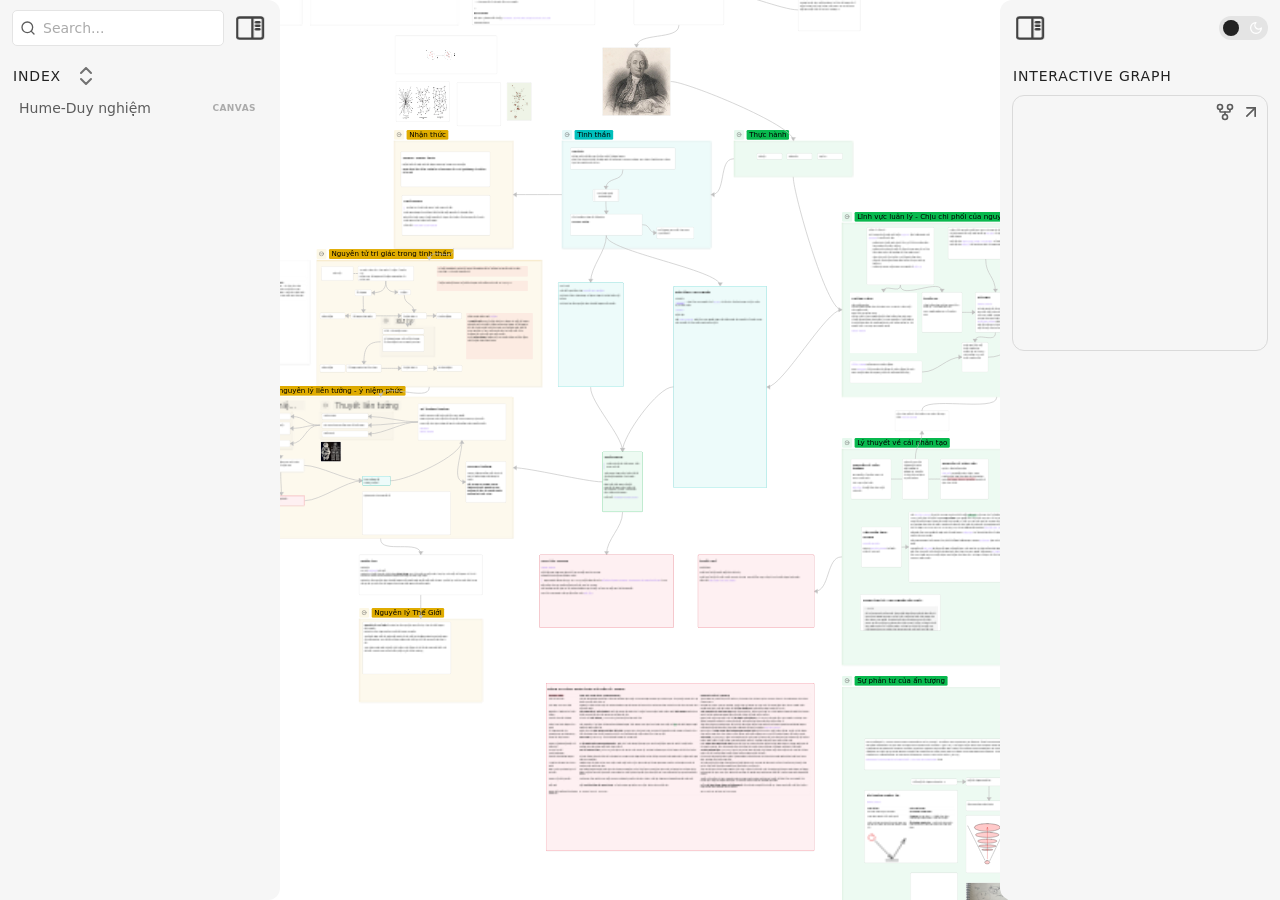
==== commit 5a89c51d: "Add files via upload" ====
--- a/index.html
+++ b/index.html
@@ -7,8 +7,8 @@
 <meta property="og:description" content="index - Hume-Duy nghiệm">
 <meta property="og:type" content="website">
 <meta property="og:url" content="hume-duy-nghiệm.html">
-<meta property="og:image" content="09-attachment/george-berkeley.png">
-<meta charset="UTF-8"><meta property="og:site_name" content="index"><meta name="viewport" content="width=device-width, initial-scale=1.0, user-scalable=yes, minimum-scale=1.0, maximum-scale=5.0"><script async="" id="webpage-script" src="site-lib/scripts/webpage.js" onload="this.onload=null;this.setAttribute(&quot;loaded&quot;, &quot;true&quot;)"></script><link rel="icon" href="site-lib/media/favicon.png"><link rel="stylesheet" href="site-lib/styles/obsidian.css"><link rel="preload" href="site-lib/styles/other-plugins.css" as="style" onload="this.onload=null;this.rel='stylesheet'"><noscript><link rel="stylesheet" href="site-lib/styles/other-plugins.css"></noscript><link rel="preload" href="site-lib/styles/global-variable-styles.css" as="style" onload="this.onload=null;this.rel='stylesheet'"><noscript><link rel="stylesheet" href="site-lib/styles/global-variable-styles.css"></noscript><link rel="preload" href="site-lib/styles/supported-plugins.css" as="style" onload="this.onload=null;this.rel='stylesheet'"><noscript><link rel="stylesheet" href="site-lib/styles/supported-plugins.css"></noscript><link rel="preload" href="site-lib/styles/main-styles.css" as="style" onload="this.onload=null;this.rel='stylesheet'"><noscript><link rel="stylesheet" href="site-lib/styles/main-styles.css"></noscript><style>body{--line-width:40em;--line-width-adaptive:40em;--file-line-width:40em;--sidebar-width:min(20em, 80vw);--collapse-arrow-size:11px;--tree-vertical-spacing:1.3em;--sidebar-margin:12px}:root{background-color:#202124}.sidebar{height:100%;font-size:14px;z-index:10;min-width:calc(var(--sidebar-width) + var(--divider-width-hover));max-width:calc(var(--sidebar-width) + var(--divider-width-hover));position:relative;overflow:hidden;overflow:clip;transition:min-width ease-in-out,max-width ease-in-out;transition-duration:.2s;contain:size}#left-sidebar{left:0}#right-sidebar{right:0}.sidebar.is-collapsed{min-width:0;max-width:0}.sidebar.floating{position:absolute}.sidebar .leaf-content{height:100%;min-width:calc(var(--sidebar-width) - var(--divider-width-hover));top:0;padding:var(--sidebar-margin);padding-top:4em;line-height:var(--line-height-tight);background-color:var(--background-secondary);transition:background-color,border-right,border-left,box-shadow;transition-duration:var(--color-fade-speed);transition-timing-function:ease-in-out;position:absolute;display:flex;flex-direction:column}.sidebar:not(.is-collapsed) .leaf-content{min-width:calc(max(100%,var(--sidebar-width)) - 3px);max-width:calc(max(100%,var(--sidebar-width)) - 3px)}#left-sidebar-content{left:0;border-top-right-radius:var(--radius-l);border-bottom-right-radius:var(--radius-l)}#right-sidebar-content{right:0;border-top-left-radius:var(--radius-l);border-bottom-left-radius:var(--radius-l)}.sidebar #left-sidebar-content,.sidebar #right-sidebar-content{contain:none!important;container-type:normal!important;animation:none!important}.sidebar:has(.leaf-content:empty):has(.topbar-content:empty){display:none}.sidebar-topbar{height:calc(2.3em + 2 * var(--sidebar-margin));width:var(--sidebar-width);padding:var(--sidebar-margin);z-index:1;position:fixed;display:flex;align-items:center;transition:width ease-in-out;transition-duration:inherit}.sidebar.is-collapsed .sidebar-topbar{width:calc(2.3em + var(--sidebar-margin) * 2)}.sidebar .sidebar-topbar.is-collapsed{width:0}#left-sidebar .sidebar-topbar{left:0;flex-direction:row;border-top-right-radius:var(--radius-l)}#right-sidebar .sidebar-topbar{right:0;flex-direction:row-reverse;border-top-left-radius:var(--radius-l)}#left-sidebar .topbar-content{margin-right:calc(2.3em + var(--sidebar-margin));flex-direction:row}#right-sidebar .topbar-content{margin-left:calc(2.3em + var(--sidebar-margin));flex-direction:row-reverse}.topbar-content{overflow:hidden visible;overflow:clip visible;width:100%;height:100%;display:flex;align-items:center;transition:inherit}.sidebar.is-collapsed .topbar-content{width:0;transition:inherit}.clickable-icon.sidebar-collapse-icon{background-color:transparent;color:var(--icon-color-focused);padding:2px!important;margin:0!important;height:100%!important;width:2.3em!important;margin-inline:0.14em!important;position:absolute}#left-sidebar .clickable-icon.sidebar-collapse-icon{transform:rotateY(180deg);right:var(--sidebar-margin)}#right-sidebar .clickable-icon.sidebar-collapse-icon{transform:rotateY(180deg);left:var(--sidebar-margin)}.clickable-icon.sidebar-collapse-icon svg.svg-icon{width:100%;height:100%}.feature-title{margin-left:1px;text-transform:uppercase;letter-spacing:.06em;margin-top:.75em;margin-bottom:.75em}.feature-header{display:flex;align-items:center;padding-top:0;font-size:1em;padding-left:0}body.floating-sidebars .sidebar{position:absolute}body{transition:background-color var(--color-fade-speed) ease-in-out}#navbar:not(:empty){display:flex;align-items:center;justify-content:space-between;padding:.5em 1em;width:100%}#main{display:flex;flex-direction:column;height:100%;width:100%;align-items:stretch;justify-content:center}#main-horizontal{display:flex;flex-direction:row;flex-grow:1;width:100%;align-items:stretch;justify-content:center}#center-content{flex-basis:100%;max-width:100%;width:100%;height:100%;display:flex;flex-direction:column;align-items:center;transition:opacity .2s ease-in-out;contain:inline-size}.hide{opacity:0!important;transition:opacity .2s ease-in-out;pointer-events:none}#center-content>.obsidian-document{padding-left:2em;padding-right:1em;margin-bottom:0;width:100%;width:-webkit-fill-available;width:-moz-available;width:fill-available;transition:background-color var(--color-fade-speed) ease-in-out;border-top-right-radius:var(--window-radius,var(--radius-m));border-top-left-radius:var(--window-radius,var(--radius-m));overflow-x:hidden!important;overflow-y:auto!important;display:flex!important;flex-direction:column!important;align-items:center!important;contain:inline-size}body #center-content>.obsidian-document>.markdown-preview-sizer{padding-bottom:80vh;width:100%;max-width:var(--line-width);flex-basis:var(--line-width);transition:background-color var(--color-fade-speed) ease-in-out;contain:inline-size}#center-content>.obsidian-document>div{width:100%!important;transition:background-color var(--color-fade-speed) ease-in-out;contain:inline-size}#center-content>.obsidian-document:not([data-type=markdown]).embed{display:flex;padding:1em;height:100%;width:100%;align-items:center;justify-content:center}#center-content>.obsidian-document:not([data-type=markdown]).embed>*{max-width:100%;max-height:100%;object-fit:contain}:not(h1,h2,h3,h4,h5,h6,li):has(> :is(.math,table)){overflow-x:auto!important}#center-content>.obsidian-document:not([data-type=markdown]){overflow-x:auto;contain:content;padding:0;margin:0;height:100%}.obsidian-document[data-type=attachment]{display:flex;flex-direction:column;align-items:center;justify-content:center;height:100%;width:100%}.obsidian-document[data-type=attachment]>*{outline:0;border:none;box-shadow:none}.obsidian-document[data-type=attachment] :is(img){max-width:90%;max-height:90%;object-fit:contain}.obsidian-document[data-type=attachment]>:is(audio){width:100%;max-width:min(90%,var(--line-width))}.obsidian-document[data-type=attachment]>:is(embed,iframe,video){width:100%;height:100%;max-width:100%;max-height:100%;object-fit:contain}.canvas-wrapper>:is(.header,.footer){z-index:100;position:absolute;display:flex;justify-content:center;flex-direction:column;width:100%;align-items:center}.scroll-highlight{position:absolute;width:100%;height:100%;pointer-events:none;z-index:1000;background-color:hsla(var(--color-accent-hsl),.25);opacity:0;padding:1em;inset:50%;translate:-50% -50%;border-radius:var(--radius-s)}</style><script defer="">async function loadIncludes(){let e=document.querySelectorAll("link[itemprop='include']");for(const t of e){let e=t.getAttribute("href");try{let o="";if(e.startsWith("https:")||e.startsWith("http:")||"file:"!=window.location.protocol){const n=await fetch(e);if(!n.ok){console.log("Could not include file: "+e),t?.remove();continue}o=await n.text()}else{const t=document.getElementById(btoa(encodeURI(e)));if(t){const e=JSON.parse(decodeURI(atob(t.getAttribute("value")??"")));o=e?.data??""}}let n=document.createRange().createContextualFragment(o);t.before(n),t.remove(),console.log("Included text: "+o),console.log("Included file: "+e)}catch(o){t?.remove(),console.log("Could not include file: "+e,o);continue}}}document.addEventListener("DOMContentLoaded",(()=>{loadIncludes()}));let isFileProtocol="file:"==location.protocol;function waitLoadScripts(e,t){let o=e.map((e=>document.getElementById(e+"-script")));!function e(n){let l=o[n],c=n+1;l?(l&&"true"!=l.getAttribute("loaded")||n<o.length&&e(c),n<o.length&&l.addEventListener("load",(()=>e(c)))):n<o.length?e(c):t()}(0)}</script></head><body class="publish css-settings-manager show-inline-title show-ribbon is-focused"><script defer="">let theme=localStorage.getItem("theme")||(window.matchMedia("(prefers-color-scheme: dark)").matches?"dark":"light");"dark"==theme?(document.body.classList.add("theme-dark"),document.body.classList.remove("theme-light")):(document.body.classList.add("theme-light"),document.body.classList.remove("theme-dark")),window.innerWidth<480?document.body.classList.add("is-phone"):window.innerWidth<768?document.body.classList.add("is-tablet"):window.innerWidth<1024?document.body.classList.add("is-small-screen"):document.body.classList.add("is-large-screen")</script><div id="main"><div id="navbar"></div><div id="main-horizontal"><div id="left-content" class="leaf" style="--sidebar-width: var(--sidebar-width-left);"><div id="left-sidebar" class="sidebar"><div class="sidebar-handle"></div><div class="sidebar-topbar"><div class="topbar-content"></div><div class="clickable-icon sidebar-collapse-icon"><svg xmlns="http://www.w3.org/2000/svg" width="100%" height="100%" viewBox="0 0 24 24" fill="none" stroke="currentColor" stroke-width="3" stroke-linecap="round" stroke-linejoin="round" class="svg-icon"><path d="M21 3H3C1.89543 3 1 3.89543 1 5V19C1 20.1046 1.89543 21 3 21H21C22.1046 21 23 20.1046 23 19V5C23 3.89543 22.1046 3 21 3Z"></path><path d="M10 4V20"></path><path d="M4 7H7"></path><path d="M4 10H7"></path><path d="M4 13H7"></path></svg></div></div><div class="sidebar-content-wrapper"><div id="left-sidebar-content" class="leaf-content"></div></div><script defer="">let ls = document.querySelector("#left-sidebar"); ls.classList.toggle("is-collapsed", window.innerWidth < 768); ls.style.setProperty("--sidebar-width", localStorage.getItem("sidebar-left-width"));</script></div></div><div id="center-content" class="leaf"><div class="view-content obsidian-document" data-type="canvas"><style id="MJX-CHTML-styles">mjx-container[overflow=scroll][display]{overflow:auto clip;min-width:initial!important}mjx-container[overflow=truncate][display]{overflow:hidden clip;min-width:initial!important}mjx-container[display]{display:block;text-align:center;justify-content:center;margin:.7em 0;padding:.3em 2px}mjx-container[display][width=full]{display:flex}mjx-container[justify=left]{text-align:left;justify-content:left}mjx-container[justify=right]{text-align:right;justify-content:right}mjx-container[jax=CHTML]{white-space:nowrap}mjx-mi>mjx-c,mjx-mn>mjx-c,mjx-mo>mjx-c,mjx-ms>mjx-c,mjx-mtext>mjx-c{clip-path:polygon(-1em -2px,calc(100% + 1em) -2px,calc(100% + 1em) calc(100% + 2px),-1em calc(100% + 2px)) padding-box}mjx-stretchy-h{clip-path:polygon(0px -2px,100% -2px,100% calc(100% + 2px),0px calc(100% + 2px)) padding-box;display:inline-block}mjx-stretchy-v{clip-path:polygon(-2px 0px,calc(100% + 2px) 0px,calc(100% + 2px) 100%,-2px 100%) padding-box;display:inline-block;text-align:center}mjx-container [space="1"]{margin-left:.111em}mjx-container [space="2"]{margin-left:.167em}mjx-container [space="3"]{margin-left:.222em}mjx-container [space="4"]{margin-left:.278em}mjx-container [space="5"]{margin-left:.333em}mjx-container [rspace="1"]{margin-right:.111em}mjx-container [rspace="2"]{margin-right:.167em}mjx-container [rspace="3"]{margin-right:.222em}mjx-container [rspace="4"]{margin-right:.278em}mjx-container [rspace="5"]{margin-right:.333em}mjx-container [size="s"]{font-size:70.7%}mjx-container [size=ss]{font-size:50%}mjx-container [size=Tn]{font-size:60%}mjx-container [size=sm]{font-size:85%}mjx-container [size=lg]{font-size:120%}mjx-container [size=Lg]{font-size:144%}mjx-container [size=LG]{font-size:173%}mjx-container [size=hg]{font-size:207%}mjx-container [size=HG]{font-size:249%}mjx-container [width=full]{width:100%}mjx-box{display:inline-block}mjx-block{display:block}mjx-itable{display:inline-table}mjx-row{display:table-row}mjx-row>mjx-base,mjx-row>mjx-cell,mjx-row>mjx-den,mjx-row>mjx-over,mjx-row>mjx-under{display:table-cell}mjx-container [inline-breaks]{display:inline}mjx-container .mjx-selected{outline:black solid 2px}@media (prefers-color-scheme:dark){mjx-container .mjx-selected{outline:rgb(200,200,200) solid 2px}}mjx-mtext{display:inline-block}mjx-mstyle{display:inline-block}mjx-merror{display:inline-block;color:red;background-color:#ff0}mjx-mphantom{visibility:hidden}mjx-container[has-speech=true]{position:relative;cursor:default}mjx-speech{position:absolute;z-index:-1;inset:0px}mjx-speech:focus{outline:0}mjx-container a[data-mjx-href]{color:linktext;cursor:pointer}mjx-container a[data-mjx-href].mjx-visited{color:visitedtext}mjx-container>mjx-help{display:none;position:absolute;top:-.3em;right:-.5em;width:.6em;height:.6em;cursor:pointer}mjx-container[display=true]>mjx-help{position:sticky;bottom:100%;left:0;margin:-.3em -.5em 0 -.1em;right:0;top:initial}mjx-help>svg{stroke:black;width:100%;height:100%}mjx-help>svg>circle{stroke-width:1.5px;cx:9px;cy:9px;r:9px;fill:white}mjx-help>svg>circle:nth-child(2){fill:var(--mjx-bg1-color);r:7px}mjx-help>svg>line{stroke-width:2.5px;stroke-linecap:round}mjx-help:hover>svg>circle:nth-child(2){fill:white}mjx-container.mjx-explorer-active>mjx-help{display:inline-flex;align-items:center}@media (prefers-color-scheme:dark){mjx-help>svg{stroke:rgb(224,224,224)}mjx-help>svg>circle{fill:rgb(64,64,64)}mjx-help>svg>circle:nth-child(2){fill:rgba(132,132,255,0.3)}mjx-help:hover>svg>circle:nth-child(2){stroke:rgb(170,170,170);fill:rgb(64,64,64)}}mjx-math{display:inline-block;text-align:left;line-height:0;text-indent:0;font-style:normal;font-weight:400;font-size:100%;font-size-adjust:none;letter-spacing:normal;overflow-wrap:normal;word-spacing:normal;direction:ltr;padding:1px 0}mjx-container[jax=CHTML][display=true] mjx-math{padding:0}mjx-math[breakable]{display:inline}mjx-container[jax=CHTML] mjx-break{white-space:normal;line-height:0;clip-path:rect(0px 0px 0px 0px);font-family:MJX-BRK!important}mjx-break[size="0"]{letter-spacing:-.999em}mjx-break[size="1"]{letter-spacing:-.889em}mjx-break[size="2"]{letter-spacing:-.833em}mjx-break[size="3"]{letter-spacing:-.778em}mjx-break[size="4"]{letter-spacing:-.722em}mjx-break[size="5"]{letter-spacing:-.667em}mjx-mi{display:inline-block;text-align:left}mjx-c{display:inline-block;width:0;text-align:right}mjx-utext{display:inline-block;padding:.75em 0 .2em}mjx-mo{display:inline-block;text-align:left}mjx-stretchy-h>mjx-beg,mjx-stretchy-h>mjx-end,mjx-stretchy-h>mjx-ext,mjx-stretchy-h>mjx-mid{display:inline-block;width:0;text-align:right}mjx-stretchy-h>mjx-ext{clip-path:polygon(0px -1em,100% -1em,100% calc(100% + 1em),0px calc(100% + 1em)) padding-box;width:100%;border:0 solid transparent;box-sizing:border-box;text-align:left}mjx-stretchy-v>mjx-beg,mjx-stretchy-v>mjx-end,mjx-stretchy-v>mjx-ext,mjx-stretchy-v>mjx-mid{display:block;height:0;margin:0 auto}mjx-stretchy-v>mjx-ext>mjx-spacer{display:block}mjx-stretchy-v>mjx-ext{clip-path:polygon(-1em 0px,calc(100% + 1em) 0px,calc(100% + 1em) 100%,-1em 100%) padding-box;height:100%;border:.1px solid transparent;box-sizing:border-box;white-space:pre}mjx-mark{display:inline-block;height:0}mjx-msub{display:inline-block;text-align:left}mjx-msubsup{display:inline-block;text-align:left}mjx-script{display:inline-block;padding-right:.05em;padding-left:.033em}mjx-script>mjx-spacer{display:block}mjx-mn{display:inline-block;text-align:left}mjx-texatom{display:inline-block;text-align:left}mjx-container[jax=CHTML]>mjx-math.TEX-N[breakable]>*{font-family:MJX-TEX-ZERO,MJX-TEX-N}.TEX-N{font-family:MJX-TEX-ZERO,MJX-TEX-N}.TEX-B{font-family:MJX-TEX-ZERO,MJX-TEX-B}.TEX-I{font-family:MJX-TEX-ZERO,MJX-TEX-I}.TEX-BI{font-family:MJX-TEX-ZERO,MJX-TEX-BI}.TEX-F{font-family:MJX-TEX-ZERO,MJX-TEX-F}.TEX-FB{font-family:MJX-TEX-ZERO,MJX-TEX-FB}.TEX-SS{font-family:MJX-TEX-ZERO,MJX-TEX-SS}.TEX-SSB{font-family:MJX-TEX-ZERO,MJX-TEX-SSB}.TEX-SSI{font-family:MJX-TEX-ZERO,MJX-TEX-SSI}.TEX-M{font-family:MJX-TEX-ZERO,MJX-TEX-M}.TEX-SO{font-family:MJX-TEX-ZERO,MJX-TEX-SO}.TEX-LO{font-family:MJX-TEX-ZERO,MJX-TEX-LO}.TEX-C{font-family:MJX-TEX-ZERO,MJX-TEX-C}.TEX-CB{font-family:MJX-TEX-ZERO,MJX-TEX-CB}.TEX-OS{font-family:MJX-TEX-ZERO,MJX-TEX-OS}.TEX-OB{font-family:MJX-TEX-ZERO,MJX-TEX-OB}.TEX-MI{font-family:MJX-TEX-ZERO,MJX-TEX-MI}.TEX-V{font-family:MJX-TEX-ZERO,MJX-TEX-V}.TEX-S3{font-family:MJX-TEX-ZERO,MJX-TEX-S3}.TEX-S4{font-family:MJX-TEX-ZERO,MJX-TEX-S4}.MHC-M{font-family:MJX-TEX-ZERO,MJX-MHC-M}.MHC-N{font-family:MJX-TEX-ZERO,MJX-MHC-N}@font-face{font-family:MJX-MHC-M;src:url("site-lib/fonts/mjx-mhc-m.woff2") format("woff2")}@font-face{font-family:MJX-MHC-N;src:url("site-lib/fonts/mjx-mhc-n.woff2") format("woff2")}@font-face{font-family:MJX-TEX-ZERO;src:url("site-lib/fonts/mjx-tex-zero.woff2") format("woff2")}@font-face{font-family:MJX-BRK;src:url("site-lib/fonts/mjx-tex-brk.woff2") format("woff2")}@font-face{font-family:MJX-TEX-N;src:url("site-lib/fonts/mjx-tex-n.woff2") format("woff2")}@font-face{font-family:MJX-TEX-B;src:url("site-lib/fonts/mjx-tex-b.woff2") format("woff2")}@font-face{font-family:MJX-TEX-I;src:url("site-lib/fonts/mjx-tex-i.woff2") format("woff2")}@font-face{font-family:MJX-TEX-BI;src:url("site-lib/fonts/mjx-tex-bi.woff2") format("woff2")}@font-face{font-family:MJX-TEX-F;src:url("site-lib/fonts/mjx-tex-f.woff2") format("woff2")}@font-face{font-family:MJX-TEX-FB;src:url("site-lib/fonts/mjx-tex-fb.woff2") format("woff2")}@font-face{font-family:MJX-TEX-SS;src:url("site-lib/fonts/mjx-tex-ss.woff2") format("woff2")}@font-face{font-family:MJX-TEX-SSB;src:url("site-lib/fonts/mjx-tex-ssb.woff2") format("woff2")}@font-face{font-family:MJX-TEX-SSI;src:url("site-lib/fonts/mjx-tex-ssi.woff2") format("woff2")}@font-face{font-family:MJX-TEX-M;src:url("site-lib/fonts/mjx-tex-m.woff2") format("woff2")}@font-face{font-family:MJX-TEX-SO;src:url("site-lib/fonts/mjx-tex-so.woff2") format("woff2")}@font-face{font-family:MJX-TEX-LO;src:url("site-lib/fonts/mjx-tex-lo.woff2") format("woff2")}@font-face{font-family:MJX-TEX-C;src:url("site-lib/fonts/mjx-tex-c.woff2") format("woff2")}@font-face{font-family:MJX-TEX-CB;src:url("site-lib/fonts/mjx-tex-cb.woff2") format("woff2")}@font-face{font-family:MJX-TEX-OS;src:url("site-lib/fonts/mjx-tex-os.woff2") format("woff2")}@font-face{font-family:MJX-TEX-OB;src:url("site-lib/fonts/mjx-tex-ob.woff2") format("woff2")}@font-face{font-family:MJX-TEX-MI;src:url("site-lib/fonts/mjx-tex-mi.woff2") format("woff2")}@font-face{font-family:MJX-TEX-V;src:url("site-lib/fonts/mjx-tex-v.woff2") format("woff2")}@font-face{font-family:MJX-TEX-S3;src:url("site-lib/fonts/mjx-tex-s3.woff2") format("woff2")}@font-face{font-family:MJX-TEX-S4;src:url("site-lib/fonts/mjx-tex-s4.woff2") format("woff2")}mjx-c.mjx-c1D443{padding:.683em .751em 0 0}mjx-c.mjx-c3D{padding:.367em .778em 0 0}mjx-c.mjx-c7B{padding:.75em .5em .25em 0}mjx-c.mjx-c1D44E{padding:.441em .529em .01em 0}mjx-c.mjx-c2C{padding:.121em .278em .194em 0}mjx-c.mjx-c1D44F{padding:.694em .429em .011em 0}mjx-c.mjx-c1D450{padding:.442em .433em .011em 0}mjx-c.mjx-c1D451{padding:.694em .523em .01em 0}mjx-c.mjx-c7D{padding:.75em .5em .25em 0}mjx-c.mjx-c28{padding:.75em .389em .25em 0}mjx-c.mjx-c1D445{padding:.683em .759em .021em 0}mjx-c.mjx-c31{padding:.666em .5em 0 0}mjx-c.mjx-c32{padding:.666em .5em 0 0}mjx-c.mjx-c2026{padding:.12em 1.172em 0 0}mjx-c.mjx-c29{padding:.75em .389em .25em 0}mjx-c.mjx-c45.TEX-C{padding:.705em .564em .022em 0}mjx-c.mjx-c33{padding:.665em .5em .022em 0}mjx-c.mjx-c5B{padding:.75em .278em .25em 0}mjx-c.mjx-c3A3{padding:.683em .722em 0 0}mjx-c.mjx-c3A{padding:.43em .278em 0 0}mjx-c.mjx-c58.TEX-C{padding:.683em .807em 0 0}mjx-c.mjx-c27F6{padding:.511em 1.638em .011em 0}mjx-c.mjx-c59.TEX-C{padding:.683em .714em .143em 0}mjx-c.mjx-c5D{padding:.75em .278em .25em 0}mjx-c.mjx-c1D446{padding:.705em .645em .022em 0}</style><div class="canvas-wrapper node-insert-event mod-readonly" tabindex="-1" data-ignore-swipe="true" data-disable-font-size-relative-to-zoom="false" data-hide-background-grid-when-in-readonly="true" data-reading-mode-fix-enabled="false" data-collapsible-groups-feature-enabled="true" data-collapsed-group-preview-on-drag="true" data-allow-floating-edge-creation="true" style="--zoom-multiplier: 4;"><svg class="canvas-background"><pattern id="e445fbe2710bc327" patternUnits="userSpaceOnUse" x="493.25" y="400.03125" width="10" height="10"><circle cx="0.7" cy="0.7" r="0.7"></circle></pattern><rect x="0" y="0" width="100%" height="100%" fill="url(#e445fbe2710bc327)"></rect></svg><div class="canvas-card-menu" style="z-index: 110;"><div class="canvas-card-menu-button mod-draggable" aria-label="Kéo để thêm thẻ" data-tooltip-position="top"><svg xmlns="http://www.w3.org/2000/svg" width="24" height="24" viewBox="0 0 24 24" fill="none" stroke="currentColor" stroke-width="2" stroke-linecap="round" stroke-linejoin="round" class="svg-icon lucide-sticky-note"><path d="M21 9a2.4 2.4 0 0 0-.706-1.706l-3.588-3.588A2.4 2.4 0 0 0 15 3H5a2 2 0 0 0-2 2v14a2 2 0 0 0 2 2h14a2 2 0 0 0 2-2z"></path><path d="M15 3v5a1 1 0 0 0 1 1h5"></path></svg></div><div class="canvas-card-menu-button mod-draggable" aria-label="Kéo để thêm ghi chú từ kho lưu trữ" data-tooltip-position="top"><svg xmlns="http://www.w3.org/2000/svg" width="24" height="24" viewBox="0 0 24 24" fill="none" stroke="currentColor" stroke-width="2" stroke-linecap="round" stroke-linejoin="round" class="svg-icon lucide-file-text"><path d="M6 22a2 2 0 0 1-2-2V4a2 2 0 0 1 2-2h8a2.4 2.4 0 0 1 1.704.706l3.588 3.588A2.4 2.4 0 0 1 20 8v12a2 2 0 0 1-2 2z"></path><path d="M14 2v5a1 1 0 0 0 1 1h5"></path><path d="M10 9H8"></path><path d="M16 13H8"></path><path d="M16 17H8"></path></svg></div><div class="canvas-card-menu-button mod-draggable" aria-label="Kéo để thêm phương tiện từ kho lưu trữ" data-tooltip-position="top"><svg xmlns="http://www.w3.org/2000/svg" width="24" height="24" viewBox="0 0 24 24" fill="none" stroke="currentColor" stroke-width="2" stroke-linecap="round" stroke-linejoin="round" class="svg-icon lucide-file-image"><path d="M6 22a2 2 0 0 1-2-2V4a2 2 0 0 1 2-2h8a2.4 2.4 0 0 1 1.704.706l3.588 3.588A2.4 2.4 0 0 1 20 8v12a2 2 0 0 1-2 2z"></path><path d="M14 2v5a1 1 0 0 0 1 1h5"></path><circle cx="10" cy="12" r="2"></circle><path d="m20 17-1.296-1.296a2.41 2.41 0 0 0-3.408 0L9 22"></path></svg></div><div id="create-group" class="canvas-card-menu-button mod-draggable" aria-label="Drag to add group" data-tooltip-position="top"><svg xmlns="http://www.w3.org/2000/svg" width="24" height="24" viewBox="0 0 24 24" fill="none" stroke="currentColor" stroke-width="2" stroke-linecap="round" stroke-linejoin="round" class="svg-icon lucide-group"><path d="M3 7V5c0-1.1.9-2 2-2h2"></path><path d="M17 3h2c1.1 0 2 .9 2 2v2"></path><path d="M21 17v2c0 1.1-.9 2-2 2h-2"></path><path d="M7 21H5c-1.1 0-2-.9-2-2v-2"></path><rect x="7" y="7" width="7" height="5" rx="1"></rect><rect x="10" y="12" width="7" height="5" rx="1"></rect></svg></div></div><div class="canvas-controls" style="z-index: 110;"><div class="canvas-control-group mod-raised"><div class="canvas-control-item" aria-label="Tắt chế độ chỉ đọc" data-tooltip-position="left"><svg xmlns="http://www.w3.org/2000/svg" width="24" height="24" viewBox="0 0 24 24" fill="none" stroke="currentColor" stroke-width="2" stroke-linecap="round" stroke-linejoin="round" class="svg-icon lucide-lock"><rect x="3" y="11" width="18" height="11" rx="2" ry="2"></rect><path d="M7 11V7a5 5 0 0 1 10 0v4"></path></svg></div><div id="properties-button" class="canvas-control-item" aria-label="Properties" data-tooltip-position="left"><svg xmlns="http://www.w3.org/2000/svg" width="24" height="24" viewBox="0 0 24 24" fill="none" stroke="currentColor" stroke-width="2" stroke-linecap="round" stroke-linejoin="round" class="svg-icon lucide-info"><circle cx="12" cy="12" r="10"></circle><path d="M12 16v-4"></path><path d="M12 8h.01"></path></svg></div><div id="focus-mode-toggle" class="canvas-control-item" aria-label="Focus Mode" data-tooltip-position="left"><svg xmlns="http://www.w3.org/2000/svg" width="24" height="24" viewBox="0 0 24 24" fill="none" stroke="currentColor" stroke-width="2" stroke-linecap="round" stroke-linejoin="round" class="svg-icon lucide-focus"><circle cx="12" cy="12" r="3"></circle><path d="M3 7V5a2 2 0 0 1 2-2h2"></path><path d="M17 3h2a2 2 0 0 1 2 2v2"></path><path d="M21 17v2a2 2 0 0 1-2 2h-2"></path><path d="M7 21H5a2 2 0 0 1-2-2v-2"></path></svg></div></div><div class="canvas-control-group mod-raised"><div class="canvas-control-item" aria-label="Phóng to" data-tooltip-position="left"><svg xmlns="http://www.w3.org/2000/svg" width="24" height="24" viewBox="0 0 24 24" fill="none" stroke="currentColor" stroke-width="2" stroke-linecap="round" stroke-linejoin="round" class="svg-icon lucide-plus"><path d="M5 12h14"></path><path d="M12 5v14"></path></svg></div><div class="canvas-control-item" aria-label="Đặt lại phóng to/thu nhỏ" data-tooltip-position="left"><svg xmlns="http://www.w3.org/2000/svg" width="24" height="24" viewBox="0 0 24 24" fill="none" stroke="currentColor" stroke-width="2" stroke-linecap="round" stroke-linejoin="round" class="svg-icon lucide-rotate-cw"><path d="M21 12a9 9 0 1 1-9-9c2.52 0 4.93 1 6.74 2.74L21 8"></path><path d="M21 3v5h-5"></path></svg></div><div class="canvas-control-item" aria-label="Thu phóng để vừa với khung
+<meta property="og:image" content="09-attachment/pasted-image-20261022083218.png">
+<meta charset="UTF-8"><meta property="og:site_name" content="index"><meta name="viewport" content="width=device-width, initial-scale=1.0, user-scalable=yes, minimum-scale=1.0, maximum-scale=5.0"><link rel="alternate" type="application/rss+xml" title="RSS Feed" href="site-lib/rss.xml"><script async="" id="webpage-script" src="site-lib/scripts/webpage.js" onload="this.onload=null;this.setAttribute(&quot;loaded&quot;, &quot;true&quot;)"></script><script async="" id="graph-wasm-script" src="site-lib/scripts/graph-wasm.js" onload="this.onload=null;this.setAttribute(&quot;loaded&quot;, &quot;true&quot;)"></script><script async="" id="graph-render-worker-script" src="site-lib/scripts/graph-render-worker.js" onload="this.onload=null;this.setAttribute(&quot;loaded&quot;, &quot;true&quot;)"></script><link rel="icon" href="site-lib/media/favicon.png"><link rel="stylesheet" href="site-lib/styles/obsidian.css"><link rel="preload" href="site-lib/styles/other-plugins.css" as="style" onload="this.onload=null;this.rel='stylesheet'"><noscript><link rel="stylesheet" href="site-lib/styles/other-plugins.css"></noscript><link rel="preload" href="site-lib/styles/global-variable-styles.css" as="style" onload="this.onload=null;this.rel='stylesheet'"><noscript><link rel="stylesheet" href="site-lib/styles/global-variable-styles.css"></noscript><link rel="preload" href="site-lib/styles/supported-plugins.css" as="style" onload="this.onload=null;this.rel='stylesheet'"><noscript><link rel="stylesheet" href="site-lib/styles/supported-plugins.css"></noscript><link rel="preload" href="site-lib/styles/main-styles.css" as="style" onload="this.onload=null;this.rel='stylesheet'"><noscript><link rel="stylesheet" href="site-lib/styles/main-styles.css"></noscript><style>body{--line-width:40em;--line-width-adaptive:40em;--file-line-width:40em;--sidebar-width:min(20em, 80vw);--collapse-arrow-size:11px;--tree-vertical-spacing:1.3em;--sidebar-margin:12px}:root{background-color:#202124}.sidebar{height:100%;font-size:14px;z-index:10;min-width:calc(var(--sidebar-width) + var(--divider-width-hover));max-width:calc(var(--sidebar-width) + var(--divider-width-hover));position:relative;overflow:hidden;overflow:clip;transition:min-width ease-in-out,max-width ease-in-out;transition-duration:.2s;contain:size}#left-sidebar{left:0}#right-sidebar{right:0}.sidebar.is-collapsed{min-width:0;max-width:0}.sidebar.floating{position:absolute}.sidebar .leaf-content{height:100%;min-width:calc(var(--sidebar-width) - var(--divider-width-hover));top:0;padding:var(--sidebar-margin);padding-top:4em;line-height:var(--line-height-tight);background-color:var(--background-secondary);transition:background-color,border-right,border-left,box-shadow;transition-duration:var(--color-fade-speed);transition-timing-function:ease-in-out;position:absolute;display:flex;flex-direction:column}.sidebar:not(.is-collapsed) .leaf-content{min-width:calc(max(100%,var(--sidebar-width)) - 3px);max-width:calc(max(100%,var(--sidebar-width)) - 3px)}#left-sidebar-content{left:0;border-top-right-radius:var(--radius-l);border-bottom-right-radius:var(--radius-l)}#right-sidebar-content{right:0;border-top-left-radius:var(--radius-l);border-bottom-left-radius:var(--radius-l)}.sidebar #left-sidebar-content,.sidebar #right-sidebar-content{contain:none!important;container-type:normal!important;animation:none!important}.sidebar:has(.leaf-content:empty):has(.topbar-content:empty){display:none}.sidebar-topbar{height:calc(2.3em + 2 * var(--sidebar-margin));width:var(--sidebar-width);padding:var(--sidebar-margin);z-index:1;position:fixed;display:flex;align-items:center;transition:width ease-in-out;transition-duration:inherit}.sidebar.is-collapsed .sidebar-topbar{width:calc(2.3em + var(--sidebar-margin) * 2)}.sidebar .sidebar-topbar.is-collapsed{width:0}#left-sidebar .sidebar-topbar{left:0;flex-direction:row;border-top-right-radius:var(--radius-l)}#right-sidebar .sidebar-topbar{right:0;flex-direction:row-reverse;border-top-left-radius:var(--radius-l)}#left-sidebar .topbar-content{margin-right:calc(2.3em + var(--sidebar-margin));flex-direction:row}#right-sidebar .topbar-content{margin-left:calc(2.3em + var(--sidebar-margin));flex-direction:row-reverse}.topbar-content{overflow:hidden visible;overflow:clip visible;width:100%;height:100%;display:flex;align-items:center;transition:inherit}.sidebar.is-collapsed .topbar-content{width:0;transition:inherit}.clickable-icon.sidebar-collapse-icon{background-color:transparent;color:var(--icon-color-focused);padding:2px!important;margin:0!important;height:100%!important;width:2.3em!important;margin-inline:0.14em!important;position:absolute}#left-sidebar .clickable-icon.sidebar-collapse-icon{transform:rotateY(180deg);right:var(--sidebar-margin)}#right-sidebar .clickable-icon.sidebar-collapse-icon{transform:rotateY(180deg);left:var(--sidebar-margin)}.clickable-icon.sidebar-collapse-icon svg.svg-icon{width:100%;height:100%}.feature-title{margin-left:1px;text-transform:uppercase;letter-spacing:.06em;margin-top:.75em;margin-bottom:.75em}.feature-header{display:flex;align-items:center;padding-top:0;font-size:1em;padding-left:0}body.floating-sidebars .sidebar{position:absolute}body{transition:background-color var(--color-fade-speed) ease-in-out}#navbar:not(:empty){display:flex;align-items:center;justify-content:space-between;padding:.5em 1em;width:100%}#main{display:flex;flex-direction:column;height:100%;width:100%;align-items:stretch;justify-content:center}#main-horizontal{display:flex;flex-direction:row;flex-grow:1;width:100%;align-items:stretch;justify-content:center}#center-content{flex-basis:100%;max-width:100%;width:100%;height:100%;display:flex;flex-direction:column;align-items:center;transition:opacity .2s ease-in-out;contain:inline-size}.hide{opacity:0!important;transition:opacity .2s ease-in-out;pointer-events:none}#center-content>.obsidian-document{padding-left:2em;padding-right:1em;margin-bottom:0;width:100%;width:-webkit-fill-available;width:-moz-available;width:fill-available;transition:background-color var(--color-fade-speed) ease-in-out;border-top-right-radius:var(--window-radius,var(--radius-m));border-top-left-radius:var(--window-radius,var(--radius-m));overflow-x:hidden!important;overflow-y:auto!important;display:flex!important;flex-direction:column!important;align-items:center!important;contain:inline-size}body #center-content>.obsidian-document>.markdown-preview-sizer{padding-bottom:80vh;width:100%;max-width:var(--line-width);flex-basis:var(--line-width);transition:background-color var(--color-fade-speed) ease-in-out;contain:inline-size}#center-content>.obsidian-document>div{width:100%!important;transition:background-color var(--color-fade-speed) ease-in-out;contain:inline-size}#center-content>.obsidian-document:not([data-type=markdown]).embed{display:flex;padding:1em;height:100%;width:100%;align-items:center;justify-content:center}#center-content>.obsidian-document:not([data-type=markdown]).embed>*{max-width:100%;max-height:100%;object-fit:contain}:not(h1,h2,h3,h4,h5,h6,li):has(> :is(.math,table)){overflow-x:auto!important}#center-content>.obsidian-document:not([data-type=markdown]){overflow-x:auto;contain:content;padding:0;margin:0;height:100%}.obsidian-document[data-type=attachment]{display:flex;flex-direction:column;align-items:center;justify-content:center;height:100%;width:100%}.obsidian-document[data-type=attachment]>*{outline:0;border:none;box-shadow:none}.obsidian-document[data-type=attachment] :is(img){max-width:90%;max-height:90%;object-fit:contain}.obsidian-document[data-type=attachment]>:is(audio){width:100%;max-width:min(90%,var(--line-width))}.obsidian-document[data-type=attachment]>:is(embed,iframe,video){width:100%;height:100%;max-width:100%;max-height:100%;object-fit:contain}.canvas-wrapper>:is(.header,.footer){z-index:100;position:absolute;display:flex;justify-content:center;flex-direction:column;width:100%;align-items:center}.scroll-highlight{position:absolute;width:100%;height:100%;pointer-events:none;z-index:1000;background-color:hsla(var(--color-accent-hsl),.25);opacity:0;padding:1em;inset:50%;translate:-50% -50%;border-radius:var(--radius-s)}</style><script defer="">async function loadIncludes(){let e=document.querySelectorAll("link[itemprop='include']");for(const t of e){let e=t.getAttribute("href");try{let o="";if(e.startsWith("https:")||e.startsWith("http:")||"file:"!=window.location.protocol){const n=await fetch(e);if(!n.ok){console.log("Could not include file: "+e),t?.remove();continue}o=await n.text()}else{const t=document.getElementById(btoa(encodeURI(e)));if(t){const e=JSON.parse(decodeURI(atob(t.getAttribute("value")??"")));o=e?.data??""}}let n=document.createRange().createContextualFragment(o);t.before(n),t.remove(),console.log("Included text: "+o),console.log("Included file: "+e)}catch(o){t?.remove(),console.log("Could not include file: "+e,o);continue}}}document.addEventListener("DOMContentLoaded",(()=>{loadIncludes()}));let isFileProtocol="file:"==location.protocol;function waitLoadScripts(e,t){let o=e.map((e=>document.getElementById(e+"-script")));!function e(n){let l=o[n],c=n+1;l?(l&&"true"!=l.getAttribute("loaded")||n<o.length&&e(c),n<o.length&&l.addEventListener("load",(()=>e(c)))):n<o.length?e(c):t()}(0)}</script></head><body class="publish css-settings-manager show-inline-title show-ribbon is-focused"><script defer="">let theme=localStorage.getItem("theme")||(window.matchMedia("(prefers-color-scheme: dark)").matches?"dark":"light");"dark"==theme?(document.body.classList.add("theme-dark"),document.body.classList.remove("theme-light")):(document.body.classList.add("theme-light"),document.body.classList.remove("theme-dark")),window.innerWidth<480?document.body.classList.add("is-phone"):window.innerWidth<768?document.body.classList.add("is-tablet"):window.innerWidth<1024?document.body.classList.add("is-small-screen"):document.body.classList.add("is-large-screen")</script><div id="main"><div id="navbar"></div><div id="main-horizontal"><div id="left-content" class="leaf" style="--sidebar-width: var(--sidebar-width-left);"><div id="left-sidebar" class="sidebar"><div class="sidebar-handle"></div><div class="sidebar-topbar"><div class="topbar-content"><div id="search-container"><div id="search-wrapper"><input enterkeyhint="search" type="search" spellcheck="false" placeholder="Search..."><div aria-label="Clear search" id="search-clear-button"></div></div></div></div><div class="clickable-icon sidebar-collapse-icon"><svg xmlns="http://www.w3.org/2000/svg" width="100%" height="100%" viewBox="0 0 24 24" fill="none" stroke="currentColor" stroke-width="3" stroke-linecap="round" stroke-linejoin="round" class="svg-icon"><path d="M21 3H3C1.89543 3 1 3.89543 1 5V19C1 20.1046 1.89543 21 3 21H21C22.1046 21 23 20.1046 23 19V5C23 3.89543 22.1046 3 21 3Z"></path><path d="M10 4V20"></path><path d="M4 7H7"></path><path d="M4 10H7"></path><path d="M4 13H7"></path></svg></div></div><div class="sidebar-content-wrapper"><div id="left-sidebar-content" class="leaf-content"><link itemprop="include" href="site-lib/html/file-tree-content.html"></div></div><script defer="">let ls = document.querySelector("#left-sidebar"); ls.classList.toggle("is-collapsed", window.innerWidth < 768); ls.style.setProperty("--sidebar-width", localStorage.getItem("sidebar-left-width"));</script></div></div><div id="center-content" class="leaf"><div class="view-content obsidian-document" data-type="canvas"><style id="MJX-CHTML-styles">mjx-container[overflow=scroll][display]{overflow:auto clip;min-width:initial!important}mjx-container[overflow=truncate][display]{overflow:hidden clip;min-width:initial!important}mjx-container[display]{display:block;text-align:center;justify-content:center;margin:.7em 0;padding:.3em 2px}mjx-container[display][width=full]{display:flex}mjx-container[justify=left]{text-align:left;justify-content:left}mjx-container[justify=right]{text-align:right;justify-content:right}mjx-container[jax=CHTML]{white-space:nowrap}mjx-mi>mjx-c,mjx-mn>mjx-c,mjx-mo>mjx-c,mjx-ms>mjx-c,mjx-mtext>mjx-c{clip-path:polygon(-1em -2px,calc(100% + 1em) -2px,calc(100% + 1em) calc(100% + 2px),-1em calc(100% + 2px)) padding-box}mjx-stretchy-h{clip-path:polygon(0px -2px,100% -2px,100% calc(100% + 2px),0px calc(100% + 2px)) padding-box;display:inline-block}mjx-stretchy-v{clip-path:polygon(-2px 0px,calc(100% + 2px) 0px,calc(100% + 2px) 100%,-2px 100%) padding-box;display:inline-block;text-align:center}mjx-container [space="1"]{margin-left:.111em}mjx-container [space="2"]{margin-left:.167em}mjx-container [space="3"]{margin-left:.222em}mjx-container [space="4"]{margin-left:.278em}mjx-container [space="5"]{margin-left:.333em}mjx-container [rspace="1"]{margin-right:.111em}mjx-container [rspace="2"]{margin-right:.167em}mjx-container [rspace="3"]{margin-right:.222em}mjx-container [rspace="4"]{margin-right:.278em}mjx-container [rspace="5"]{margin-right:.333em}mjx-container [size="s"]{font-size:70.7%}mjx-container [size=ss]{font-size:50%}mjx-container [size=Tn]{font-size:60%}mjx-container [size=sm]{font-size:85%}mjx-container [size=lg]{font-size:120%}mjx-container [size=Lg]{font-size:144%}mjx-container [size=LG]{font-size:173%}mjx-container [size=hg]{font-size:207%}mjx-container [size=HG]{font-size:249%}mjx-container [width=full]{width:100%}mjx-box{display:inline-block}mjx-block{display:block}mjx-itable{display:inline-table}mjx-row{display:table-row}mjx-row>mjx-base,mjx-row>mjx-cell,mjx-row>mjx-den,mjx-row>mjx-over,mjx-row>mjx-under{display:table-cell}mjx-container [inline-breaks]{display:inline}mjx-container .mjx-selected{outline:black solid 2px}@media (prefers-color-scheme:dark){mjx-container .mjx-selected{outline:rgb(200,200,200) solid 2px}}mjx-mtext{display:inline-block}mjx-mstyle{display:inline-block}mjx-merror{display:inline-block;color:red;background-color:#ff0}mjx-mphantom{visibility:hidden}mjx-container[has-speech=true]{position:relative;cursor:default}mjx-speech{position:absolute;z-index:-1;inset:0px}mjx-speech:focus{outline:0}mjx-container a[data-mjx-href]{color:linktext;cursor:pointer}mjx-container a[data-mjx-href].mjx-visited{color:visitedtext}mjx-container>mjx-help{display:none;position:absolute;top:-.3em;right:-.5em;width:.6em;height:.6em;cursor:pointer}mjx-container[display=true]>mjx-help{position:sticky;bottom:100%;left:0;margin:-.3em -.5em 0 -.1em;right:0;top:initial}mjx-help>svg{stroke:black;width:100%;height:100%}mjx-help>svg>circle{stroke-width:1.5px;cx:9px;cy:9px;r:9px;fill:white}mjx-help>svg>circle:nth-child(2){fill:var(--mjx-bg1-color);r:7px}mjx-help>svg>line{stroke-width:2.5px;stroke-linecap:round}mjx-help:hover>svg>circle:nth-child(2){fill:white}mjx-container.mjx-explorer-active>mjx-help{display:inline-flex;align-items:center}@media (prefers-color-scheme:dark){mjx-help>svg{stroke:rgb(224,224,224)}mjx-help>svg>circle{fill:rgb(64,64,64)}mjx-help>svg>circle:nth-child(2){fill:rgba(132,132,255,0.3)}mjx-help:hover>svg>circle:nth-child(2){stroke:rgb(170,170,170);fill:rgb(64,64,64)}}mjx-math{display:inline-block;text-align:left;line-height:0;text-indent:0;font-style:normal;font-weight:400;font-size:100%;font-size-adjust:none;letter-spacing:normal;overflow-wrap:normal;word-spacing:normal;direction:ltr;padding:1px 0}mjx-container[jax=CHTML][display=true] mjx-math{padding:0}mjx-math[breakable]{display:inline}mjx-container[jax=CHTML] mjx-break{white-space:normal;line-height:0;clip-path:rect(0px 0px 0px 0px);font-family:MJX-BRK!important}mjx-break[size="0"]{letter-spacing:-.999em}mjx-break[size="1"]{letter-spacing:-.889em}mjx-break[size="2"]{letter-spacing:-.833em}mjx-break[size="3"]{letter-spacing:-.778em}mjx-break[size="4"]{letter-spacing:-.722em}mjx-break[size="5"]{letter-spacing:-.667em}mjx-mi{display:inline-block;text-align:left}mjx-c{display:inline-block;width:0;text-align:right}mjx-utext{display:inline-block;padding:.75em 0 .2em}mjx-mo{display:inline-block;text-align:left}mjx-stretchy-h>mjx-beg,mjx-stretchy-h>mjx-end,mjx-stretchy-h>mjx-ext,mjx-stretchy-h>mjx-mid{display:inline-block;width:0;text-align:right}mjx-stretchy-h>mjx-ext{clip-path:polygon(0px -1em,100% -1em,100% calc(100% + 1em),0px calc(100% + 1em)) padding-box;width:100%;border:0 solid transparent;box-sizing:border-box;text-align:left}mjx-stretchy-v>mjx-beg,mjx-stretchy-v>mjx-end,mjx-stretchy-v>mjx-ext,mjx-stretchy-v>mjx-mid{display:block;height:0;margin:0 auto}mjx-stretchy-v>mjx-ext>mjx-spacer{display:block}mjx-stretchy-v>mjx-ext{clip-path:polygon(-1em 0px,calc(100% + 1em) 0px,calc(100% + 1em) 100%,-1em 100%) padding-box;height:100%;border:.1px solid transparent;box-sizing:border-box;white-space:pre}mjx-mark{display:inline-block;height:0}mjx-msub{display:inline-block;text-align:left}mjx-msubsup{display:inline-block;text-align:left}mjx-script{display:inline-block;padding-right:.05em;padding-left:.033em}mjx-script>mjx-spacer{display:block}mjx-mn{display:inline-block;text-align:left}mjx-texatom{display:inline-block;text-align:left}mjx-container[jax=CHTML]>mjx-math.TEX-N[breakable]>*{font-family:MJX-TEX-ZERO,MJX-TEX-N}.TEX-N{font-family:MJX-TEX-ZERO,MJX-TEX-N}.TEX-B{font-family:MJX-TEX-ZERO,MJX-TEX-B}.TEX-I{font-family:MJX-TEX-ZERO,MJX-TEX-I}.TEX-BI{font-family:MJX-TEX-ZERO,MJX-TEX-BI}.TEX-F{font-family:MJX-TEX-ZERO,MJX-TEX-F}.TEX-FB{font-family:MJX-TEX-ZERO,MJX-TEX-FB}.TEX-SS{font-family:MJX-TEX-ZERO,MJX-TEX-SS}.TEX-SSB{font-family:MJX-TEX-ZERO,MJX-TEX-SSB}.TEX-SSI{font-family:MJX-TEX-ZERO,MJX-TEX-SSI}.TEX-M{font-family:MJX-TEX-ZERO,MJX-TEX-M}.TEX-SO{font-family:MJX-TEX-ZERO,MJX-TEX-SO}.TEX-LO{font-family:MJX-TEX-ZERO,MJX-TEX-LO}.TEX-C{font-family:MJX-TEX-ZERO,MJX-TEX-C}.TEX-CB{font-family:MJX-TEX-ZERO,MJX-TEX-CB}.TEX-OS{font-family:MJX-TEX-ZERO,MJX-TEX-OS}.TEX-OB{font-family:MJX-TEX-ZERO,MJX-TEX-OB}.TEX-MI{font-family:MJX-TEX-ZERO,MJX-TEX-MI}.TEX-V{font-family:MJX-TEX-ZERO,MJX-TEX-V}.TEX-S3{font-family:MJX-TEX-ZERO,MJX-TEX-S3}.TEX-S4{font-family:MJX-TEX-ZERO,MJX-TEX-S4}.MHC-M{font-family:MJX-TEX-ZERO,MJX-MHC-M}.MHC-N{font-family:MJX-TEX-ZERO,MJX-MHC-N}@font-face{font-family:MJX-MHC-M;src:url("site-lib/fonts/mjx-mhc-m.woff2") format("woff2")}@font-face{font-family:MJX-MHC-N;src:url("site-lib/fonts/mjx-mhc-n.woff2") format("woff2")}@font-face{font-family:MJX-TEX-ZERO;src:url("site-lib/fonts/mjx-tex-zero.woff2") format("woff2")}@font-face{font-family:MJX-BRK;src:url("site-lib/fonts/mjx-tex-brk.woff2") format("woff2")}@font-face{font-family:MJX-TEX-N;src:url("site-lib/fonts/mjx-tex-n.woff2") format("woff2")}@font-face{font-family:MJX-TEX-B;src:url("site-lib/fonts/mjx-tex-b.woff2") format("woff2")}@font-face{font-family:MJX-TEX-I;src:url("site-lib/fonts/mjx-tex-i.woff2") format("woff2")}@font-face{font-family:MJX-TEX-BI;src:url("site-lib/fonts/mjx-tex-bi.woff2") format("woff2")}@font-face{font-family:MJX-TEX-F;src:url("site-lib/fonts/mjx-tex-f.woff2") format("woff2")}@font-face{font-family:MJX-TEX-FB;src:url("site-lib/fonts/mjx-tex-fb.woff2") format("woff2")}@font-face{font-family:MJX-TEX-SS;src:url("site-lib/fonts/mjx-tex-ss.woff2") format("woff2")}@font-face{font-family:MJX-TEX-SSB;src:url("site-lib/fonts/mjx-tex-ssb.woff2") format("woff2")}@font-face{font-family:MJX-TEX-SSI;src:url("site-lib/fonts/mjx-tex-ssi.woff2") format("woff2")}@font-face{font-family:MJX-TEX-M;src:url("site-lib/fonts/mjx-tex-m.woff2") format("woff2")}@font-face{font-family:MJX-TEX-SO;src:url("site-lib/fonts/mjx-tex-so.woff2") format("woff2")}@font-face{font-family:MJX-TEX-LO;src:url("site-lib/fonts/mjx-tex-lo.woff2") format("woff2")}@font-face{font-family:MJX-TEX-C;src:url("site-lib/fonts/mjx-tex-c.woff2") format("woff2")}@font-face{font-family:MJX-TEX-CB;src:url("site-lib/fonts/mjx-tex-cb.woff2") format("woff2")}@font-face{font-family:MJX-TEX-OS;src:url("site-lib/fonts/mjx-tex-os.woff2") format("woff2")}@font-face{font-family:MJX-TEX-OB;src:url("site-lib/fonts/mjx-tex-ob.woff2") format("woff2")}@font-face{font-family:MJX-TEX-MI;src:url("site-lib/fonts/mjx-tex-mi.woff2") format("woff2")}@font-face{font-family:MJX-TEX-V;src:url("site-lib/fonts/mjx-tex-v.woff2") format("woff2")}@font-face{font-family:MJX-TEX-S3;src:url("site-lib/fonts/mjx-tex-s3.woff2") format("woff2")}@font-face{font-family:MJX-TEX-S4;src:url("site-lib/fonts/mjx-tex-s4.woff2") format("woff2")}mjx-c.mjx-c1D443{padding:.683em .751em 0 0}mjx-c.mjx-c3D{padding:.367em .778em 0 0}mjx-c.mjx-c7B{padding:.75em .5em .25em 0}mjx-c.mjx-c1D44E{padding:.441em .529em .01em 0}mjx-c.mjx-c2C{padding:.121em .278em .194em 0}mjx-c.mjx-c1D44F{padding:.694em .429em .011em 0}mjx-c.mjx-c1D450{padding:.442em .433em .011em 0}mjx-c.mjx-c1D451{padding:.694em .523em .01em 0}mjx-c.mjx-c7D{padding:.75em .5em .25em 0}mjx-c.mjx-c28{padding:.75em .389em .25em 0}mjx-c.mjx-c1D445{padding:.683em .759em .021em 0}mjx-c.mjx-c31{padding:.666em .5em 0 0}mjx-c.mjx-c32{padding:.666em .5em 0 0}mjx-c.mjx-c2026{padding:.12em 1.172em 0 0}mjx-c.mjx-c29{padding:.75em .389em .25em 0}mjx-c.mjx-c45.TEX-C{padding:.705em .564em .022em 0}mjx-c.mjx-c33{padding:.665em .5em .022em 0}mjx-c.mjx-c5B{padding:.75em .278em .25em 0}mjx-c.mjx-c3A3{padding:.683em .722em 0 0}mjx-c.mjx-c3A{padding:.43em .278em 0 0}mjx-c.mjx-c58.TEX-C{padding:.683em .807em 0 0}mjx-c.mjx-c27F6{padding:.511em 1.638em .011em 0}mjx-c.mjx-c59.TEX-C{padding:.683em .714em .143em 0}mjx-c.mjx-c5D{padding:.75em .278em .25em 0}mjx-c.mjx-c1D446{padding:.705em .645em .022em 0}</style><div class="canvas-wrapper node-insert-event mod-readonly" tabindex="-1" data-ignore-swipe="true" data-disable-font-size-relative-to-zoom="false" data-hide-background-grid-when-in-readonly="true" data-reading-mode-fix-enabled="false" data-collapsible-groups-feature-enabled="true" data-collapsed-group-preview-on-drag="true" data-allow-floating-edge-creation="true" style="--zoom-multiplier: 4;"><svg class="canvas-background"><pattern id="a4de84f4b8443663" patternUnits="userSpaceOnUse" x="493.25" y="400.03125" width="10" height="10"><circle cx="0.7" cy="0.7" r="0.7"></circle></pattern><rect x="0" y="0" width="100%" height="100%" fill="url(#a4de84f4b8443663)"></rect></svg><div class="canvas-card-menu" style="z-index: 110;"><div class="canvas-card-menu-button mod-draggable" aria-label="Kéo để thêm thẻ" data-tooltip-position="top"><svg xmlns="http://www.w3.org/2000/svg" width="24" height="24" viewBox="0 0 24 24" fill="none" stroke="currentColor" stroke-width="2" stroke-linecap="round" stroke-linejoin="round" class="svg-icon lucide-sticky-note"><path d="M21 9a2.4 2.4 0 0 0-.706-1.706l-3.588-3.588A2.4 2.4 0 0 0 15 3H5a2 2 0 0 0-2 2v14a2 2 0 0 0 2 2h14a2 2 0 0 0 2-2z"></path><path d="M15 3v5a1 1 0 0 0 1 1h5"></path></svg></div><div class="canvas-card-menu-button mod-draggable" aria-label="Kéo để thêm ghi chú từ kho lưu trữ" data-tooltip-position="top"><svg xmlns="http://www.w3.org/2000/svg" width="24" height="24" viewBox="0 0 24 24" fill="none" stroke="currentColor" stroke-width="2" stroke-linecap="round" stroke-linejoin="round" class="svg-icon lucide-file-text"><path d="M6 22a2 2 0 0 1-2-2V4a2 2 0 0 1 2-2h8a2.4 2.4 0 0 1 1.704.706l3.588 3.588A2.4 2.4 0 0 1 20 8v12a2 2 0 0 1-2 2z"></path><path d="M14 2v5a1 1 0 0 0 1 1h5"></path><path d="M10 9H8"></path><path d="M16 13H8"></path><path d="M16 17H8"></path></svg></div><div class="canvas-card-menu-button mod-draggable" aria-label="Kéo để thêm phương tiện từ kho lưu trữ" data-tooltip-position="top"><svg xmlns="http://www.w3.org/2000/svg" width="24" height="24" viewBox="0 0 24 24" fill="none" stroke="currentColor" stroke-width="2" stroke-linecap="round" stroke-linejoin="round" class="svg-icon lucide-file-image"><path d="M6 22a2 2 0 0 1-2-2V4a2 2 0 0 1 2-2h8a2.4 2.4 0 0 1 1.704.706l3.588 3.588A2.4 2.4 0 0 1 20 8v12a2 2 0 0 1-2 2z"></path><path d="M14 2v5a1 1 0 0 0 1 1h5"></path><circle cx="10" cy="12" r="2"></circle><path d="m20 17-1.296-1.296a2.41 2.41 0 0 0-3.408 0L9 22"></path></svg></div><div id="create-group" class="canvas-card-menu-button mod-draggable" aria-label="Drag to add group" data-tooltip-position="top"><svg xmlns="http://www.w3.org/2000/svg" width="24" height="24" viewBox="0 0 24 24" fill="none" stroke="currentColor" stroke-width="2" stroke-linecap="round" stroke-linejoin="round" class="svg-icon lucide-group"><path d="M3 7V5c0-1.1.9-2 2-2h2"></path><path d="M17 3h2c1.1 0 2 .9 2 2v2"></path><path d="M21 17v2c0 1.1-.9 2-2 2h-2"></path><path d="M7 21H5c-1.1 0-2-.9-2-2v-2"></path><rect x="7" y="7" width="7" height="5" rx="1"></rect><rect x="10" y="12" width="7" height="5" rx="1"></rect></svg></div></div><div class="canvas-controls" style="z-index: 110;"><div class="canvas-control-group mod-raised"><div class="canvas-control-item" aria-label="Tắt chế độ chỉ đọc" data-tooltip-position="left"><svg xmlns="http://www.w3.org/2000/svg" width="24" height="24" viewBox="0 0 24 24" fill="none" stroke="currentColor" stroke-width="2" stroke-linecap="round" stroke-linejoin="round" class="svg-icon lucide-lock"><rect x="3" y="11" width="18" height="11" rx="2" ry="2"></rect><path d="M7 11V7a5 5 0 0 1 10 0v4"></path></svg></div><div id="properties-button" class="canvas-control-item" aria-label="Properties" data-tooltip-position="left"><svg xmlns="http://www.w3.org/2000/svg" width="24" height="24" viewBox="0 0 24 24" fill="none" stroke="currentColor" stroke-width="2" stroke-linecap="round" stroke-linejoin="round" class="svg-icon lucide-info"><circle cx="12" cy="12" r="10"></circle><path d="M12 16v-4"></path><path d="M12 8h.01"></path></svg></div><div id="focus-mode-toggle" class="canvas-control-item" aria-label="Focus Mode" data-tooltip-position="left"><svg xmlns="http://www.w3.org/2000/svg" width="24" height="24" viewBox="0 0 24 24" fill="none" stroke="currentColor" stroke-width="2" stroke-linecap="round" stroke-linejoin="round" class="svg-icon lucide-focus"><circle cx="12" cy="12" r="3"></circle><path d="M3 7V5a2 2 0 0 1 2-2h2"></path><path d="M17 3h2a2 2 0 0 1 2 2v2"></path><path d="M21 17v2a2 2 0 0 1-2 2h-2"></path><path d="M7 21H5a2 2 0 0 1-2-2v-2"></path></svg></div></div><div class="canvas-control-group mod-raised"><div class="canvas-control-item" aria-label="Phóng to" data-tooltip-position="left"><svg xmlns="http://www.w3.org/2000/svg" width="24" height="24" viewBox="0 0 24 24" fill="none" stroke="currentColor" stroke-width="2" stroke-linecap="round" stroke-linejoin="round" class="svg-icon lucide-plus"><path d="M5 12h14"></path><path d="M12 5v14"></path></svg></div><div class="canvas-control-item" aria-label="Đặt lại phóng to/thu nhỏ" data-tooltip-position="left"><svg xmlns="http://www.w3.org/2000/svg" width="24" height="24" viewBox="0 0 24 24" fill="none" stroke="currentColor" stroke-width="2" stroke-linecap="round" stroke-linejoin="round" class="svg-icon lucide-rotate-cw"><path d="M21 12a9 9 0 1 1-9-9c2.52 0 4.93 1 6.74 2.74L21 8"></path><path d="M21 3v5h-5"></path></svg></div><div class="canvas-control-item" aria-label="Thu phóng để vừa với khung
 (⇧ 1)" data-tooltip-position="left"><svg xmlns="http://www.w3.org/2000/svg" width="24" height="24" viewBox="0 0 24 24" fill="none" stroke="currentColor" stroke-width="2" stroke-linecap="round" stroke-linejoin="round" class="svg-icon lucide-maximize"><path d="M8 3H5a2 2 0 0 0-2 2v3"></path><path d="M21 8V5a2 2 0 0 0-2-2h-3"></path><path d="M3 16v3a2 2 0 0 0 2 2h3"></path><path d="M16 21h3a2 2 0 0 0 2-2v-3"></path></svg></div><div class="canvas-control-item" aria-label="Thu nhỏ" data-tooltip-position="left"><svg xmlns="http://www.w3.org/2000/svg" width="24" height="24" viewBox="0 0 24 24" fill="none" stroke="currentColor" stroke-width="2" stroke-linecap="round" stroke-linejoin="round" class="svg-icon lucide-minus"><path d="M5 12h14"></path></svg></div></div><div class="canvas-control-group mod-raised"><div class="canvas-control-item is-disabled" aria-label="Hoàn tác" data-tooltip-position="left"><svg xmlns="http://www.w3.org/2000/svg" width="24" height="24" viewBox="0 0 24 24" fill="none" stroke="currentColor" stroke-width="2" stroke-linecap="round" stroke-linejoin="round" class="svg-icon lucide-undo-2"><path d="M9 14 4 9l5-5"></path><path d="M4 9h10.5a5.5 5.5 0 0 1 5.5 5.5a5.5 5.5 0 0 1-5.5 5.5H11"></path></svg></div><div class="canvas-control-item is-disabled" aria-label="Làm lại" data-tooltip-position="left"><svg xmlns="http://www.w3.org/2000/svg" width="24" height="24" viewBox="0 0 24 24" fill="none" stroke="currentColor" stroke-width="2" stroke-linecap="round" stroke-linejoin="round" class="svg-icon lucide-redo-2"><path d="m15 14 5-5-5-5"></path><path d="M20 9H9.5A5.5 5.5 0 0 0 4 14.5A5.5 5.5 0 0 0 9.5 20H13"></path></svg></div></div><div class="canvas-control-group mod-raised"><div class="canvas-control-item" aria-label="Trợ giúp Bảng" data-tooltip-position="left"><svg xmlns="http://www.w3.org/2000/svg" width="24" height="24" viewBox="0 0 24 24" fill="none" stroke="currentColor" stroke-width="2" stroke-linecap="round" stroke-linejoin="round" class="svg-icon lucide-help-circle"><circle cx="12" cy="12" r="10"></circle><path d="M9.09 9a3 3 0 0 1 5.83 1c0 2-3 3-3 3"></path><path d="M12 17h.01"></path></svg></div></div></div><div class="canvas" style="transform: translate(492px, 402px) scale(0.0625) translate(500px, -3551.5px);"><svg class="canvas-edges"></svg><svg class="canvas-edges"></svg><svg class="canvas-edges"><g><path class="canvas-interaction-path" d="M-111.5 -700 L-111.5 -693 M-111.5,-693 C-111.5,-543 -535,-630 -535,-480"></path><path class="canvas-display-path" d="M-111.5 -700 L-111.5 -693 M-111.5,-693 C-111.5,-543 -535,-630 -535,-480"></path></g><g><path class="canvas-interaction-path" d="M-195 -133 L-188 -133 M-188,-133 C-38,-133 1033,303 1033,453"></path><path class="canvas-display-path" d="M-195 -133 L-188 -133 M-188,-133 C-38,-133 1033,303 1033,453"></path></g><g><path class="canvas-interaction-path" d="M2320 3160 L2320 3153 M2320,3153 C2320,3003 3066.5,3177 3066.5,3027 M3066.5 3027 L3066.5 3020"></path><path class="canvas-display-path" d="M2320 3160 L2320 3153 M2320,3153 C2320,3003 3066.5,3177 3066.5,3027 M3066.5 3027 L3066.5 3020"></path></g><g><path class="canvas-interaction-path" d="M1033 820 L1033 827 M1033,827 C1033,977 1363,2150 1513,2150"></path><path class="canvas-display-path" d="M1033 820 L1033 827 M1033,827 C1033,977 1363,2150 1513,2150"></path></g><g><path class="canvas-interaction-path" d="M-3699 3303.5 L-3706 3303.5 M-3706,3303.5 C-3850.361741815482,3303.5 -3848.638258184518,3335 -3993,3335"></path><path class="canvas-display-path" d="M-3699 3303.5 L-3706 3303.5 M-3706,3303.5 C-3850.361741815482,3303.5 -3848.638258184518,3335 -3993,3335"></path></g><g><path class="canvas-interaction-path" d="M-3699 3303.5 L-3706 3303.5 M-3706,3303.5 C-3853.154043437481,3303.5 -3839.845956562519,3216 -3987,3216"></path><path class="canvas-display-path" d="M-3699 3303.5 L-3706 3303.5 M-3706,3303.5 C-3853.154043437481,3303.5 -3839.845956562519,3216 -3987,3216"></path></g><g><path class="canvas-interaction-path" d="M-3699 3303.5 L-3706 3303.5 M-3706,3303.5 C-3856,3303.5 -3843,3487.5 -3993,3487.5"></path><path class="canvas-display-path" d="M-3699 3303.5 L-3706 3303.5 M-3706,3303.5 C-3856,3303.5 -3843,3487.5 -3993,3487.5"></path></g><g><path class="canvas-interaction-path" d="M-2760 2240 L-2760 2247 M-2760,2247 C-2760,2317 -2824,2243 -2824,2313"></path><path class="canvas-display-path" d="M-2760 2240 L-2760 2247 M-2760,2247 C-2760,2317 -2824,2243 -2824,2313"></path></g><g><path class="canvas-interaction-path" d="M-2719 3271.5 L-2726 3271.5 M-2726,3271.5 C-2876,3271.5 -3062,3216 -3212,3216"></path><path class="canvas-display-path" d="M-2719 3271.5 L-2726 3271.5 M-2726,3271.5 C-2876,3271.5 -3062,3216 -3212,3216"></path></g><g><path class="canvas-interaction-path" d="M-2719 3271.5 L-2726 3271.5 M-2726,3271.5 C-2876,3271.5 -3062,3304 -3212,3304"></path><path class="canvas-display-path" d="M-2719 3271.5 L-2726 3271.5 M-2726,3271.5 C-2876,3271.5 -3062,3304 -3212,3304"></path></g><g><path class="canvas-interaction-path" d="M-2719 3271.5 L-2726 3271.5 M-2726,3271.5 C-2876,3271.5 -3062,3391 -3212,3391"></path><path class="canvas-display-path" d="M-2719 3271.5 L-2726 3271.5 M-2726,3271.5 C-2876,3271.5 -3062,3391 -3212,3391"></path></g><g><path class="canvas-interaction-path" d="M-2280 3454 L-2280 3461 M-2280,3461 C-2280,3611 -2398,3871.5 -2248,3871.5"></path><path class="canvas-display-path" d="M-2280 3454 L-2280 3461 M-2280,3461 C-2280,3611 -2398,3871.5 -2248,3871.5"></path></g><g><path class="canvas-interaction-path" d="M-2996 3858.5 L-2989 3858.5 M-2989,3858.5 C-2839,3858.5 -2280,3611 -2280,3461"></path><path class="canvas-display-path" d="M-2996 3858.5 L-2989 3858.5 M-2989,3858.5 C-2839,3858.5 -2280,3611 -2280,3461"></path></g><g><path class="canvas-interaction-path" d="M-3854 4057.5 L-3847 4057.5 M-3847,4057.5 C-3697,4057.5 -3433,3858.5 -3283,3858.5"></path><path class="canvas-display-path" d="M-3854 4057.5 L-3847 4057.5 M-3847,4057.5 C-3697,4057.5 -3433,3858.5 -3283,3858.5"></path></g><g><path class="canvas-interaction-path" d="M-4092.5 3772 L-4092.5 3779 M-4092.5,3779 C-4092.5,3889.540716480399 -4086.5,3889.459283519601 -4086.5,4000"></path><path class="canvas-display-path" d="M-4092.5 3772 L-4092.5 3779 M-4092.5,3779 C-4092.5,3889.540716480399 -4086.5,3889.459283519601 -4086.5,4000"></path></g><g><path class="canvas-interaction-path" d="M-3860 3706 L-3853 3706 M-3853,3706 C-3703,3706 -3433,3858.5 -3283,3858.5"></path><path class="canvas-display-path" d="M-3860 3706 L-3853 3706 M-3853,3706 C-3703,3706 -3433,3858.5 -3283,3858.5"></path></g><g><path class="canvas-interaction-path" d="M-4159.5 3521 L-4159.5 3528 M-4159.5,3528 C-4159.5,3598 -4092.5,3563 -4092.5,3633"></path><path class="canvas-display-path" d="M-4159.5 3521 L-4159.5 3528 M-4159.5,3528 C-4159.5,3598 -4092.5,3563 -4092.5,3633"></path></g><g><path class="canvas-interaction-path" d="M-3042 1859 L-3042 1866 M-3042,1866 C-3042,1954.7947070494633 -3090.2052929505367,1979 -3179,1979"></path><path class="canvas-display-path" d="M-3042 1859 L-3042 1866 M-3042,1866 C-3042,1954.7947070494633 -3090.2052929505367,1979 -3179,1979"></path></g><g><path class="canvas-interaction-path" d="M-2856.5 1999 L-2856.5 2006 M-2856.5,2006 C-2856.5,2102.438127833342 -2760,2076.561872166658 -2760,2173"></path><path class="canvas-display-path" d="M-2856.5 1999 L-2856.5 2006 M-2856.5,2006 C-2856.5,2102.438127833342 -2760,2076.561872166658 -2760,2173"></path></g><g><path class="canvas-interaction-path" d="M-3042 1859 L-3042 1866 M-3042,1866 C-3042,1945.2464510246357 -3005.246451024636,1974 -2926,1974"></path><path class="canvas-display-path" d="M-3042 1859 L-3042 1866 M-3042,1866 C-3042,1945.2464510246357 -3005.246451024636,1974 -2926,1974"></path></g><g><path class="canvas-interaction-path" d="M-3391 2210 L-3398 2210 M-3398,2210 C-3468,2210 -3372,2210 -3442,2210"></path><path class="canvas-display-path" d="M-3391 2210 L-3398 2210 M-3398,2210 C-3468,2210 -3372,2210 -3442,2210"></path></g><g><path class="canvas-interaction-path" d="M-2635 2210 L-2628 2210 M-2628,2210 C-2558,2210 -2613,2210 -2543,2210"></path><path class="canvas-display-path" d="M-2635 2210 L-2628 2210 M-2628,2210 C-2558,2210 -2613,2210 -2543,2210"></path></g><g><path class="canvas-interaction-path" d="M-2608 2921 L-2608 2928 M-2608,2928 C-2608,3078 -3093.5,2863 -3093.5,3013"></path><path class="canvas-display-path" d="M-2608 2921 L-2608 2928 M-2608,2928 C-2608,3078 -3093.5,2863 -3093.5,3013"></path></g><g><path class="canvas-interaction-path" d="M-2364 1535 L-2364 1542 M-2364,1542 C-2364,1674.4245067953814 -2608,1512.5754932046186 -2608,1645"></path><path class="canvas-display-path" d="M-2364 1535 L-2364 1542 M-2364,1542 C-2364,1674.4245067953814 -2608,1512.5754932046186 -2608,1645"></path></g><g><path class="canvas-interaction-path" d="M-875 3870 L-882 3870 M-882,3870 C-1032,3870 -1611,3728.5 -1761,3728.5"></path><path class="canvas-display-path" d="M-875 3870 L-882 3870 M-882,3870 C-1032,3870 -1611,3728.5 -1761,3728.5"></path></g><g><path class="canvas-interaction-path" d="M-164 2921 L-171 2921 M-171,2921 C-321,2921 -675,3411 -675,3561"></path><path class="canvas-display-path" d="M-164 2921 L-171 2921 M-171,2921 C-321,2921 -675,3411 -675,3561"></path></g><g><path class="canvas-interaction-path" d="M1520 2150 L1513 2150 M1513,2150 C1363,2150 924,2921 774,2921"></path><path class="canvas-display-path" d="M1520 2150 L1513 2150 M1513,2150 C1363,2150 924,2921 774,2921"></path></g><g><path class="canvas-interaction-path" d="M-993.5 2921 L-993.5 2928 M-993.5,2928 C-993.5,3078 -675,3411 -675,3561"></path><path class="canvas-display-path" d="M-993.5 2921 L-993.5 2928 M-993.5,2928 C-993.5,3078 -675,3411 -675,3561"></path></g><g><path class="canvas-interaction-path" d="M-277 -2040 L-277 -2033 M-277,-2033 C-277,-1911.102245713877 -140.5,-1952.897754286123 -140.5,-1831"></path><path class="canvas-display-path" d="M-277 -2040 L-277 -2033 M-277,-2033 C-277,-1911.102245713877 -140.5,-1952.897754286123 -140.5,-1831"></path></g><g><path class="canvas-interaction-path" d="M288 -1926 L288 -1919 M288,-1919 C288,-1844.7971530195775 168.5,-1905.2028469804225 168.5,-1831"></path><path class="canvas-display-path" d="M288 -1926 L288 -1919 M288,-1919 C288,-1844.7971530195775 168.5,-1905.2028469804225 168.5,-1831"></path></g><g><path class="canvas-interaction-path" d="M3970 2528 L3977 2528 M3977,2528 C4052.1481869375434,2528 4034.8518130624566,2458 4110,2458"></path><path class="canvas-display-path" d="M3970 2528 L3977 2528 M3977,2528 C4052.1481869375434,2528 4034.8518130624566,2458 4110,2458"></path></g><g><path class="canvas-interaction-path" d="M2320 2771 L2327 2771 M2327,2771 C2477,2771 2563,2623 2713,2623"></path><path class="canvas-display-path" d="M2320 2771 L2327 2771 M2327,2771 C2477,2771 2563,2623 2713,2623"></path></g><g><path class="canvas-interaction-path" d="M2957.5 1642 L2957.5 1649 M2957.5,1649 C2957.5,1799 3054,1818 3054,1968"></path><path class="canvas-display-path" d="M2957.5 1642 L2957.5 1649 M2957.5,1649 C2957.5,1799 3054,1818 3054,1968"></path></g><g><path class="canvas-interaction-path" d="M3254 2175 L3261 2175 M3261,2175 C3367.5762637738817,2175 3219.4237362261183,1972 3326,1972"></path><path class="canvas-display-path" d="M3254 2175 L3261 2175 M3261,2175 C3367.5762637738817,2175 3219.4237362261183,1972 3326,1972"></path></g><g><path class="canvas-interaction-path" d="M3054 2375 L3054 2382 M3054,2382 C3054,2492.693269894786 2850,2357.306730105214 2850,2468"></path><path class="canvas-display-path" d="M3054 2375 L3054 2382 M3054,2382 C3054,2492.693269894786 2850,2357.306730105214 2850,2468"></path></g><g><path class="canvas-interaction-path" d="M2980 2623 L2987 2623 M2987,2623 C3137,2623 3176,2528 3326,2528"></path><path class="canvas-display-path" d="M2980 2623 L2987 2623 M2987,2623 C3137,2623 3176,2528 3326,2528"></path></g><g><path class="canvas-interaction-path" d="M2104 1899 L2104 1906 M2104,1906 C2104,1996.0069441765468 1935,1877.9930558234532 1935,1968"></path><path class="canvas-display-path" d="M2104 1899 L2104 1906 M2104,1906 C2104,1996.0069441765468 1935,1877.9930558234532 1935,1968"></path></g><g><path class="canvas-interaction-path" d="M2104 1899 L2104 1906 M2104,1906 C2104,2056 2520,1818 2520,1968"></path><path class="canvas-display-path" d="M2104 1899 L2104 1906 M2104,1906 C2104,2056 2520,1818 2520,1968"></path></g><g><path class="canvas-interaction-path" d="M2720 2175 L2727 2175 M2727,2175 C2797,2175 2777,2175 2847,2175"></path><path class="canvas-display-path" d="M2720 2175 L2727 2175 M2727,2175 C2797,2175 2777,2175 2847,2175"></path></g><g class="is-themed mod-canvas-color-4"><path class="canvas-interaction-path" d="M3220 6870 L3227 6870 M3227,6870 C3301.6257328272227,6870 3278.3742671727773,6950 3353,6950"></path><path class="canvas-display-path" d="M3220 6870 L3227 6870 M3227,6870 C3301.6257328272227,6870 3278.3742671727773,6950 3353,6950"></path></g><g><path class="canvas-interaction-path" d="M3940 6400 L3940 6407 M3940,6407 C3940,6557 3510,6463 3510,6613"></path><path class="canvas-display-path" d="M3940 6400 L3940 6407 M3940,6407 C3940,6557 3510,6463 3510,6613"></path></g><g><path class="canvas-interaction-path" d="M4620 7065 L4620 7072 M4620,7072 C4620,7142 4620,7083 4620,7153"></path><path class="canvas-display-path" d="M4620 7065 L4620 7072 M4620,7072 C4620,7142 4620,7083 4620,7153"></path></g><g><path class="canvas-interaction-path" d="M2670 6870 L2677 6870 M2677,6870 C2747,6870 2683,6870 2753,6870"></path><path class="canvas-display-path" d="M2670 6870 L2677 6870 M2677,6870 C2747,6870 2683,6870 2753,6870"></path></g><g><path class="canvas-interaction-path" d="M4620 7360 L4620 7367 M4620,7367 C4620,7493.4169687977055 4850,7345.5830312022945 4850,7472"></path><path class="canvas-display-path" d="M4620 7360 L4620 7367 M4620,7367 C4620,7493.4169687977055 4850,7345.5830312022945 4850,7472"></path></g><g><path class="canvas-interaction-path" d="M2990 6910 L2990 6917 M2990,6917 C2990,6987 2990,6983 2990,7053"></path><path class="canvas-display-path" d="M2990 6910 L2990 6917 M2990,6917 C2990,6987 2990,6983 2990,7053"></path></g><g class="is-themed mod-canvas-color-1"><path class="canvas-interaction-path" d="M2760 8159 L2753 8159 M2753,8159 C2667.323282042319,8159 2757.676717957681,8310 2672,8310"></path><path class="canvas-display-path" d="M2760 8159 L2753 8159 M2753,8159 C2667.323282042319,8159 2757.676717957681,8310 2672,8310"></path></g><g><path class="canvas-interaction-path" d="M2573 9220 L2580 9220 M2580,9220 C2729.5568453799424,9220 2643.4431546200576,9010 2793,9010"></path><path class="canvas-display-path" d="M2573 9220 L2580 9220 M2580,9220 C2729.5568453799424,9220 2643.4431546200576,9010 2793,9010"></path></g><g><path class="canvas-interaction-path" d="M3480 8925 L3473 8925 M3473,8925 C3379.7516756182717,8925 3400.2483243817283,9010 3307,9010"></path><path class="canvas-display-path" d="M3480 8925 L3473 8925 M3473,8925 C3379.7516756182717,8925 3400.2483243817283,9010 3307,9010"></path></g><g><path class="canvas-interaction-path" d="M440 640 L433 640 M433,640 C283,640 367,997.5 217,997.5"></path><path class="canvas-display-path" d="M440 640 L433 640 M433,640 C283,640 367,997.5 217,997.5" data-pathfinding-method="square"></path></g><g><path class="canvas-interaction-path" d="M-1280 997.5 L-1287 997.5 M-1287,997.5 C-1437,997.5 -1611,997.5 -1761,997.5"></path><path class="canvas-display-path" d="M-1280 997.5 L-1287 997.5 M-1287,997.5 C-1437,997.5 -1611,997.5 -1761,997.5"></path></g><g><path class="canvas-interaction-path" d="M2010 3842 L2017 3842 M2017,3842 C2087,3842 2047,3842 2117,3842 M2117 3842 L2124 3842"></path><path class="canvas-display-path" d="M2010 3842 L2017 3842 M2017,3842 C2087,3842 2047,3842 2117,3842 M2117 3842 L2124 3842"></path></g><g><path class="canvas-interaction-path" d="M2384 3842 L2391 3842 M2391,3842 C2461,3842 2427,3842 2497,3842 M2497 3842 L2504 3842"></path><path class="canvas-display-path" d="M2384 3842 L2391 3842 M2391,3842 C2461,3842 2427,3842 2497,3842 M2497 3842 L2504 3842"></path></g><g><path class="canvas-interaction-path" d="M2254 3642 L2254 3635 M2254,3635 C2254,3496.9963768591565 2320,3505.0036231408435 2320,3367"></path><path class="canvas-display-path" d="M2254 3642 L2254 3635 M2254,3635 C2254,3496.9963768591565 2320,3505.0036231408435 2320,3367"></path></g><g><path class="canvas-interaction-path" d="M2114 4522 L2121 4522 M2121,4522 C2191,4522 2112,4522 2182,4522"></path><path class="canvas-display-path" d="M2114 4522 L2121 4522 M2121,4522 C2191,4522 2112,4522 2182,4522"></path></g><g><path class="canvas-interaction-path" d="M1520 4621 L1513 4621 M1513,4621 C1363,4621 1399,4964.5 1249,4964.5"></path><path class="canvas-display-path" d="M1520 4621 L1513 4621 M1513,4621 C1363,4621 1399,4964.5 1249,4964.5"></path></g><g><path class="canvas-interaction-path" d="M1263.5 -1424 L1263.5 -1417 M1263.5,-1417 C1263.5,-1267 1393,-1217 1393,-1067"></path><path class="canvas-display-path" d="M1263.5 -1424 L1263.5 -1417 M1263.5,-1417 C1263.5,-1267 1393,-1217 1393,-1067"></path></g><g><path class="canvas-interaction-path" d="M1083 -850 L1076 -850 M1076,-850 C926,-850 495,-1029 345,-1029"></path><path class="canvas-display-path" d="M1083 -850 L1076 -850 M1076,-850 C926,-850 495,-1029 345,-1029"></path></g><g><path class="canvas-interaction-path" d="M-675 4172 L-675 4179 M-675,4179 C-675,4329 -834.5,4443 -834.5,4593"></path><path class="canvas-display-path" d="M-675 4172 L-675 4179 M-675,4179 C-675,4329 -834.5,4443 -834.5,4593"></path></g><g><path class="canvas-interaction-path" d="M-3093.5 4437 L-3093.5 4444 M-3093.5,4444 C-3093.5,4594 -2692.5,4443 -2692.5,4593"></path><path class="canvas-display-path" d="M-3093.5 4437 L-3093.5 4444 M-3093.5,4444 C-3093.5,4594 -2692.5,4443 -2692.5,4593"></path></g><g><path class="canvas-interaction-path" d="M-2692.5 5000 L-2692.5 5007 M-2692.5,5007 C-2692.5,5120 -2692.5,5120 -2692.5,5233"></path><path class="canvas-display-path" d="M-2692.5 5000 L-2692.5 5007 M-2692.5,5007 C-2692.5,5120 -2692.5,5120 -2692.5,5233"></path></g><g><path class="canvas-interaction-path" d="M-3141 2210 L-3134 2210 M-3134,2210 C-3013,2210 -3013,2210 -2892,2210"></path><path class="canvas-display-path" d="M-3141 2210 L-3134 2210 M-3134,2210 C-3013,2210 -3013,2210 -2892,2210"></path></g><g><path class="canvas-interaction-path" d="M-3367 1786.5 L-3360 1786.5 M-3360,1786.5 C-3290,1786.5 -3397,1786.5 -3327,1786.5 M-3327 1786.5 L-3320 1786.5"></path><path class="canvas-display-path" d="M-3367 1786.5 L-3360 1786.5 M-3360,1786.5 C-3290,1786.5 -3397,1786.5 -3327,1786.5 M-3327 1786.5 L-3320 1786.5" data-path="dotted" data-pathfinding-method="direct"></path></g><g><path class="canvas-interaction-path" d="M-3093 2470 L-3100 2470 M-3100,2470 C-3236.0544468218513,2470 -3261.5,2552.9455531781487 -3261.5,2689"></path><path class="canvas-display-path" d="M-3093 2470 L-3100 2470 M-3100,2470 C-3236.0544468218513,2470 -3261.5,2552.9455531781487 -3261.5,2689"></path></g><g><path class="canvas-interaction-path" d="M-3087 2734.5 L-3080 2734.5 M-3080,2734.5 C-2985.9996675537795,2734.5 -2986.0003324462205,2735 -2892,2735"></path><path class="canvas-display-path" d="M-3087 2734.5 L-3080 2734.5 M-3080,2734.5 C-2985.9996675537795,2734.5 -2986.0003324462205,2735 -2892,2735"></path></g><g><path class="canvas-interaction-path" d="M-2625 2735 L-2618 2735 M-2618,2735 C-2548,2735 -2607,2735 -2537,2735"></path><path class="canvas-display-path" d="M-2625 2735 L-2618 2735 M-2618,2735 C-2548,2735 -2607,2735 -2537,2735"></path></g><g><path class="canvas-interaction-path" d="M-3268 2009 L-3268 2016 M-3268,2016 C-3268,2094.5063691683677 -3266,2094.4936308316323 -3266,2173"></path><path class="canvas-display-path" d="M-3268 2009 L-3268 2016 M-3268,2016 C-3268,2094.5063691683677 -3266,2094.4936308316323 -3266,2173"></path></g><g><path class="canvas-interaction-path" d="M-837 1405 L-837 1412 M-837,1412 C-837,1562 -993.5,1719 -993.5,1869"></path><path class="canvas-display-path" d="M-837 1405 L-837 1412 M-837,1412 C-837,1562 -993.5,1719 -993.5,1869"></path></g><g><path class="canvas-interaction-path" d="M-478 1299 L-471 1299 M-471,1299 C-393.43349627577635,1299 -416.56650372422365,1380.5 -339,1380.5"></path><path class="canvas-display-path" d="M-478 1299 L-471 1299 M-471,1299 C-393.43349627577635,1299 -416.56650372422365,1380.5 -339,1380.5"></path></g><g><path class="canvas-interaction-path" d="M-671.5 745 L-671.5 752 M-671.5,752 C-671.5,877.8235371462748 -841,812.1764628537252 -841,938"></path><path class="canvas-display-path" d="M-671.5 745 L-671.5 752 M-671.5,752 C-671.5,877.8235371462748 -841,812.1764628537252 -841,938"></path></g><g><path class="canvas-interaction-path" d="M-841 1065 L-841 1072 M-841,1072 C-841,1142 -837,1116 -837,1186"></path><path class="canvas-display-path" d="M-841 1065 L-841 1072 M-841,1072 C-841,1142 -837,1116 -837,1186"></path></g><g><path class="canvas-interaction-path" d="M-837 1405 L-837 1412 M-837,1412 C-837,1562 301.5,1754 301.5